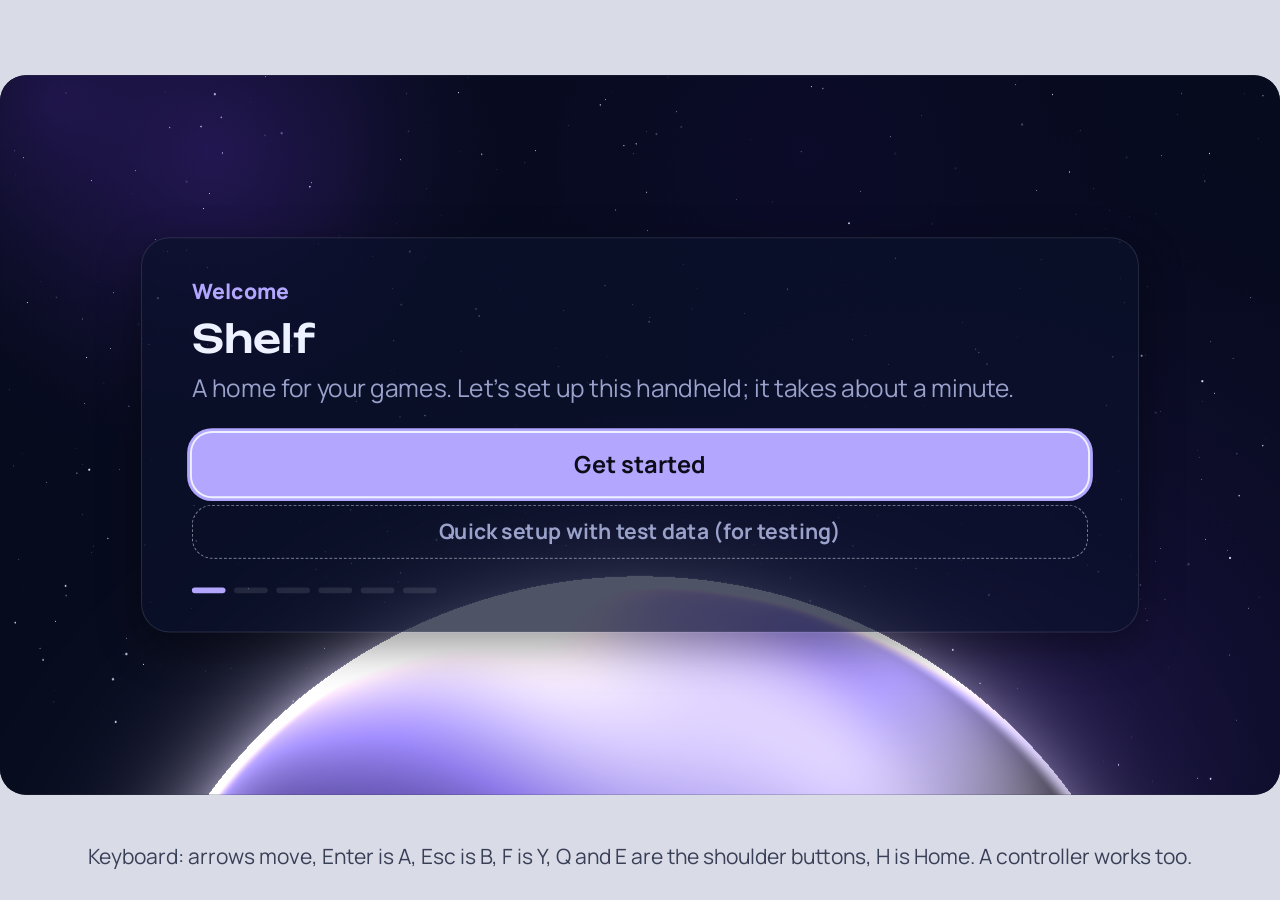
==== prototypes/shelf-android.html @ 51aa7f1a "Art and details from libretro; Home's order at launch; a sure return Settings > Art and info finds a" ====
<!DOCTYPE html>
<html lang="en">
<head>
<meta charset="utf-8">
<meta name="viewport" content="width=device-width, initial-scale=1, maximum-scale=1, user-scalable=no, viewport-fit=cover">
<title>Shelf for Android, prototype</title>
<link rel="preconnect" href="https://fonts.googleapis.com">
<link rel="preconnect" href="https://fonts.gstatic.com" crossorigin>
<link href="https://fonts.googleapis.com/css2?family=Manrope:wght@400;500;600;700;800&family=Unbounded:wght@400;500;600&display=swap" rel="stylesheet">
<style>
:root {
  box-sizing: border-box;
  padding-top: env(safe-area-inset-top, 0px);
  padding-bottom: env(safe-area-inset-bottom, 0px);
  color-scheme: light;
  --page: #d9dce6; --page-text: #3a3f58;
  --glowc: rgba(200,210,255,.45);
  --display: "Unbounded", "Segoe UI", system-ui, sans-serif;
  --body: "Manrope", "Segoe UI", system-ui, sans-serif;
}
@media (prefers-color-scheme: dark) { :root:not([data-theme="light"]) { color-scheme: dark; --page: #000; --page-text: #8a90b0; } }
:root[data-theme="dark"] { color-scheme: dark; --page: #000; --page-text: #8a90b0; }
html { scroll-padding-top: env(safe-area-inset-top, 0px); height: 100%; }
html, body { margin: 0; height: 100%; overflow: hidden; }
body { background: var(--page); color: var(--page-text); font-family: var(--body); }
*, *::before, *::after { box-sizing: border-box; }

/* the handheld's screen: 1334 x 750, scaled to fit the window */
#stage { position: absolute; left: 0; top: 0; width: 1334px; height: 750px; transform-origin: 0 0; overflow: hidden; font-family: var(--body);
  background: var(--bg); color: var(--fg); border-radius: 27px; }
/* themes: every color the interface uses */
#stage, #stage[data-t="space"] { --bg: #070b1e; --fg: #eef1ff; --fg2: #9aa2cc; --fg3: rgba(238,241,255,.55); --panel: rgba(12,17,44,.72); --panel2: rgba(238,241,255,.07);
  --line: rgba(238,241,255,.12); --chip: rgba(238,241,255,.1); --sel: #eef1ff; --selfg: #0b1030; --shadow: rgba(0,0,0,.4); --scrim: rgba(5,8,22,.62); --theme-accent: #b3a6ff; }
#stage { --acc-t: var(--accent); }
#stage[data-t="light"], #stage[data-t="dawn"], #stage[data-t="bloom"] { --acc-t: color-mix(in srgb, var(--accent) 50%, var(--fg)); }
#stage[data-t="dark"] { --bg: #000; --fg: #f2f2f4; --fg2: #a0a0a8; --fg3: rgba(242,242,244,.5); --panel: rgba(22,22,26,.92); --panel2: rgba(255,255,255,.06);
  --line: rgba(255,255,255,.1); --chip: rgba(255,255,255,.09); --sel: #f2f2f4; --selfg: #000; --shadow: rgba(0,0,0,.6); --scrim: rgba(0,0,0,.7); --theme-accent: #f2f2f4; }
#stage[data-t="light"] { --bg: #f4f5f8; --fg: #14161c; --fg2: #5f6573; --fg3: rgba(20,22,28,.5); --panel: rgba(255,255,255,.86); --panel2: rgba(20,22,28,.05);
  --line: rgba(20,22,28,.1); --chip: rgba(20,22,28,.07); --sel: #14161c; --selfg: #fff; --shadow: rgba(40,50,80,.16); --scrim: rgba(240,242,248,.7); --theme-accent: #3f5bd8; }
#stage[data-t="aurora"] { --bg: #050912; --fg: #eaf6f4; --fg2: #8fb2b0; --fg3: rgba(234,246,244,.55); --panel: rgba(8,18,26,.7); --panel2: rgba(234,246,244,.07);
  --line: rgba(160,255,230,.13); --chip: rgba(234,246,244,.09); --sel: #b8fff0; --selfg: #04201c; --shadow: rgba(0,0,0,.45); --scrim: rgba(3,8,12,.65); --theme-accent: #6ff2d0; }
#stage[data-t="dawn"] { --bg: #fbefe6; --fg: #3a2228; --fg2: #8a6a6a; --fg3: rgba(58,34,40,.5); --panel: rgba(255,250,246,.78); --panel2: rgba(58,34,40,.05);
  --line: rgba(120,60,60,.12); --chip: rgba(58,34,40,.07); --sel: #3a2228; --selfg: #fff6f0; --shadow: rgba(140,70,60,.16); --scrim: rgba(251,239,230,.7); --theme-accent: #e0606a; }
#stage[data-t="slate"] { --bg: #1d2128; --fg: #e8eaee; --fg2: #9298a4; --fg3: rgba(232,234,238,.5); --panel: rgba(38,43,52,.88); --panel2: rgba(232,234,238,.05);
  --line: rgba(232,234,238,.09); --chip: rgba(232,234,238,.08); --sel: #e8eaee; --selfg: #1d2128; --shadow: rgba(0,0,0,.35); --scrim: rgba(20,23,28,.7); --theme-accent: #f0a35a; }
#stage[data-t="bloom"] { --bg: #f3effc; --fg: #261d3d; --fg2: #6f6488; --fg3: rgba(38,29,61,.5); --panel: rgba(255,255,255,.7); --panel2: rgba(38,29,61,.05);
  --line: rgba(38,29,61,.1); --chip: rgba(38,29,61,.07); --sel: #261d3d; --selfg: #fff; --shadow: rgba(90,60,140,.18); --scrim: rgba(243,239,252,.7); --theme-accent: #a052e0; }
#gl { position: absolute; top: 0; right: 0; bottom: 0; left: 0; width: 1334px; height: 750px; display: block; }
#ui { position: absolute; top: 0; right: 0; bottom: 0; left: 0; }
.screen { position: absolute; top: 0; right: 0; bottom: 0; left: 0; opacity: 0; visibility: hidden; transition: opacity .35s ease, visibility 0s linear .35s; }
.screen.on { opacity: 1; visibility: visible; transition: opacity .35s ease, visibility 0s; }
.screen.under, #topbar.under { opacity: 0; visibility: visible; transition: opacity .4s ease, visibility 0s; pointer-events: none; }   /* the panels sit above the 3D view, so behind an open box they hide */
.screen.rise.on, #topbar.rise.on { transition: opacity .6s ease, visibility 0s; }
.panel { background: var(--panel); border: 1px solid var(--line); border-radius: 30px; box-shadow: 0 16px 44px var(--shadow); }
.btn { display: inline-grid; place-items: center; min-width: 35px; height: 35px; padding: 0 9px; border-radius: 16.5px; border: 1.5px solid var(--fg3); font-weight: 800; font-size: 19px; color: var(--fg); vertical-align: middle; }
.bar { display: inline-block; height: 9.5px; border-radius: 4.5px; background: var(--chip); overflow: hidden; vertical-align: middle; }
.bar b { display: block; height: 100%; background: var(--accent); border-radius: 4.5px; }

/* top bar: your profile on the left, round buttons for everything that isn't Home in the middle, status on the right */
#topbar { position: absolute; left: 0; right: 0; top: 0; height: 124px; opacity: 0; visibility: hidden; transition: opacity .35s, visibility 0s linear .35s; z-index: 3; }
#topbar.on { opacity: 1; visibility: visible; transition: opacity .35s, visibility 0s; }
.prof { position: absolute; left: 32px; top: 20px; display: flex; align-items: center; gap: 15px; height: 72px; padding: 0 26px 0 10px; border-radius: 36px; font-size: 25.5px; font-weight: 700; color: var(--fg); transition: background .2s, box-shadow .2s; }
.prof .avatar { width: 52px; height: 52px; }
.prof.focus { background: var(--chip); box-shadow: 0 0 0 2px var(--sel), 0 0 18px var(--glowc); }
.dock { position: absolute; left: 50%; top: 16px; transform: translateX(-50%); display: flex; gap: 30px; }
.db { position: relative; width: 76px; height: 76px; border-radius: 50%; background: var(--chip); display: grid; place-items: center; color: var(--fg);
  transition: background .2s, color .2s, transform .25s cubic-bezier(.3,.7,.2,1), box-shadow .2s; }
.db svg { width: 34px; height: 34px; fill: none; stroke: currentColor; stroke-width: 1.8; stroke-linecap: round; stroke-linejoin: round; }
.db em { position: absolute; top: 84px; left: 50%; transform: translateX(-50%); font-style: normal; font-size: 22px; font-weight: 700; white-space: nowrap; color: var(--fg); opacity: 0; transition: opacity .2s; }
.db.sel { box-shadow: inset 0 0 0 1.5px var(--fg3); }
.db.sel em { opacity: .75; }
.db.focus { background: var(--sel); color: var(--selfg); transform: scale(1.1); box-shadow: 0 0 22px var(--glowc); }
.db.focus em { opacity: 1; }
.status { position: absolute; right: 36px; top: 20px; display: flex; align-items: center; gap: 15px; height: 72px; font-size: 24.5px; font-weight: 700; color: var(--fg2); }
.status svg { width: 29px; height: 29px; fill: none; stroke: currentColor; stroke-width: 2.2; stroke-linecap: round; stroke-linejoin: round; }
.avatar { width: 40px; height: 40px; border-radius: 50%; flex: none; }
.screen.sheetdom { opacity: 1; visibility: visible; pointer-events: none; }   /* a sheet still sliding away after it's been closed */

/* home */
.home-info { position: absolute; left: 64px; top: 520px; width: 1100px; }
.home-info h2 { margin: 0; font-family: var(--display); font-weight: 500; font-size: 48px; line-height: 1.1; letter-spacing: -.01em; }
.meta { display: flex; flex-wrap: wrap; align-items: center; gap: 12px 24px; margin-top: 18px; font-size: 24.5px; color: var(--fg2); }
.chip { display: inline-flex; align-items: center; gap: 10.5px; padding: 6px 18px; border-radius: 21px; background: var(--chip); color: var(--fg); font-weight: 700; font-size: 23px; }
.chip i { width: 13px; height: 13px; border-radius: 50%; background: var(--accent); }
.cards { position: absolute; left: 600px; top: 460px; display: flex; gap: 21px; }
.card { position: relative; width: 210px; height: 160px; padding: 21px 24px; transition: transform .2s, box-shadow .2s; }
.card.focus { transform: translateY(-5px); box-shadow: 0 0 0 2px var(--sel), 0 16px 44px var(--shadow); }
.card h4 { margin: 0; font-size: 24.5px; font-weight: 800; }
.card p { margin: 6px 0 0; font-size: 22px; color: var(--fg2); }
.card canvas { position: absolute; left: 25.5px; right: 25.5px; bottom: 22.5px; width: 178px; height: 118.5px; border-radius: 15px; image-rendering: pixelated; object-fit: cover; }
.card .big { margin-top: 27px; font-family: var(--display); font-size: 37.5px; }
.card .big small { font-family: var(--body); font-size: 23px; color: var(--fg2); margin-left: 9px; }
.card .bar { width: 100%; margin-top: 15px; }
.minib { display: flex; gap: 7.5px; margin-top: 15px; }
.minib img { width: 41.5px; height: 41.5px; border-radius: 10.5px; }
.slotdots { display: flex; gap: 9px; margin-top: 33px; }
.slotdots i { width: 61px; height: 45px; border-radius: 9px; border: 1.5px dashed var(--fg3); }
.slotdots i.on { border: none; background: linear-gradient(140deg, var(--accent), var(--fg3)); }
.note-small { font-size: 22px; color: var(--fg2); line-height: 1.45; margin-top: 12px; }

/* library */
.rail { position: absolute; left: 32px; top: 196px; width: 300px; height: 530px; padding: 12px; overflow: hidden; }
.railin { display: block; position: relative; transition: transform .3s cubic-bezier(.2,.8,.2,1); }
.rail div { position: relative; padding: 10.5px 18px; margin-bottom: 3px; border-radius: 16.5px; font-size: 23.5px; font-weight: 700; color: var(--fg3); display: flex; justify-content: space-between; white-space: nowrap; transition: background .2s, color .2s; }
.rail div span { font-weight: 600; color: var(--fg3); }
.rail div.cur { color: var(--fg); background: var(--chip); }
.rail div.focus { background: var(--sel); color: var(--selfg); }
.rail div.focus span { color: var(--selfg); opacity: .7; }
.rail h5 { margin: 15px 18px 6px; font-size: 20px; font-weight: 700; color: var(--fg2); }
.filters { position: absolute; left: 352px; top: 138px; display: flex; gap: 12px; }
.filter { padding: 7.5px 19.5px; border-radius: 22.5px; border: 1.5px solid var(--line); font-size: 22px; color: var(--fg3); font-weight: 700; background: var(--panel); transition: background .2s, color .2s; }
.filter em { font-style: normal; color: var(--fg); margin-left: 6px; }
.filter.focus { background: var(--sel); border-color: var(--sel); color: var(--selfg); }
.filter.focus em { color: var(--selfg); }
.lib-head { position: absolute; right: 40px; top: 144px; font-size: 22px; color: var(--fg2); }
.gridframe { position: absolute; left: 352px; top: 196px; width: 950px; height: 530px; border-radius: 30px; border: 1px solid var(--line); overflow: hidden; pointer-events: none; }
.gridframe::before, .gridframe::after { content: ""; position: absolute; left: 0; right: 0; height: 57.5px; }
.gridframe::before { top: 0; background: linear-gradient(var(--fadec), transparent); }
.gridframe::after { bottom: 0; background: linear-gradient(transparent, var(--fadec)); }
.focus-title { position: absolute; width: 300px; margin-left: -150px; text-align: center; opacity: 0; transition: opacity .2s; pointer-events: none; }
.focus-title.on { opacity: 1; }
.focus-title b { display: block; font-size: 24.5px; font-weight: 800; }
.focus-title span { display: block; margin-top: 3px; font-size: 21px; color: var(--fg2); }
.lib-empty { position: absolute; left: 352px; top: 420px; width: 950px; padding: 0 120px; text-align: center; font-size: 28px; line-height: 1.5; color: var(--fg2); display: none; }
.railhint { margin: 12px 18px 3px; font-size: 20px; color: var(--fg2); }
.railhint .btn { margin-right: 6px; }

/* museum */
#muRail div { font-size: 20px; }
#muRail div span { margin-left: 15px; }
.filter.cur { color: var(--fg); border-color: var(--fg3); }
.mu-drag { position: absolute; left: 352px; top: 196px; width: 532px; height: 530px; cursor: grab; touch-action: none; }
.mu-hint { position: absolute; left: 618px; bottom: 32px; transform: translateX(-50%); white-space: nowrap; padding: 10.5px 21px; border-radius: 24px; background: var(--panel); border: 1px solid var(--line); font-size: 22px; color: var(--fg2); pointer-events: none; }
.mu-hint .btn { margin: 0 3px; }
.mu-info { position: absolute; right: 32px; top: 138px; width: 400px; height: 588px; padding: 30px 34px; overflow: hidden; }
.mu-info h2 { margin: 6px 0 0; font-family: var(--display); font-weight: 500; font-size: 35px; line-height: 1.15; }
.mu-facts { display: grid; grid-template-columns: 1fr 1fr; gap: 15px 27px; margin-top: 21px; font-size: 21px; color: var(--fg2); }
.mu-facts b { display: block; margin-top: 3px; color: var(--fg); font-size: 23px; font-weight: 700; }
.mu-info h3 { margin: 27px 0 12px; font-size: 22px; font-weight: 800; color: var(--fg2); }
.mu-info ul { margin: 0; padding: 0; list-style: none; }
.mu-info li { position: relative; padding-left: 24px; margin-bottom: 10px; font-size: 21px; line-height: 1.45; }
.mu-info li::before { content: ""; position: absolute; left: 0; top: 11px; width: 9.5px; height: 9.5px; border-radius: 50%; background: var(--accent); }
.mu-note { margin: 18px 0 0; font-size: 20px; line-height: 1.45; color: var(--fg3); }

/* game page */
.gp { position: absolute; left: 640px; top: 190px; width: 666px; height: 536px; overflow: hidden; }
.gpin { padding: 33px 39px 45px; transition: transform .35s cubic-bezier(.2,.8,.2,1); }
.gp-sys { font-size: 22px; font-weight: 800; color: var(--acc-t); }
.gp h2 { margin: 6px 0 0; font-family: var(--display); font-weight: 500; font-size: 37.5px; line-height: 1.12; }
.facts { display: flex; gap: 33px; margin-top: 15px; font-size: 21px; color: var(--fg2); }
.facts b { display: block; color: var(--fg); font-size: 23px; font-weight: 700; margin-top: 3px; }
.actions { display: flex; flex-wrap: wrap; gap: 10.5px; margin-top: 24px; }
.act { display: flex; align-items: center; gap: 9px; padding: 12px 21px; border-radius: 27px; font-size: 23px; font-weight: 800; background: var(--chip); color: var(--fg); white-space: nowrap; transition: background .2s, color .2s, transform .2s; }
.act.primary { background: var(--accent); color: #0b0d18; }
.act.focus { background: var(--sel); color: var(--selfg); transform: scale(1.05); }
.act .btn { min-width: 29px; height: 29px; font-size: 16.5px; border-color: currentColor; color: inherit; }
.gp h3 { margin: 27px 0 12px; font-size: 22px; font-weight: 800; color: var(--fg2); display: flex; justify-content: space-between; }
.gp h3 small { font-weight: 600; }
.slots, .mstrip { display: flex; gap: 13.5px; }
.mrow { margin: 0 -12px; padding: 9px 12px; overflow: hidden; }
.mstrip { transition: transform .3s cubic-bezier(.2,.8,.2,1); }
.slot { position: relative; width: 142px; transition: transform .2s; }
.slot canvas, .slot .none { display: block; width: 142px; height: 100px; border-radius: 15px; }
.slot canvas { image-rendering: pixelated; }
.slot .none { border: 1.5px dashed var(--fg3); display: grid; place-items: center; font-size: 21px; color: var(--fg2); }
.slot p { margin: 7.5px 0 0; font-size: 20px; color: var(--fg2); }
.slot .tag { position: absolute; left: 9.5px; top: 9.5px; padding: 1.5px 10.5px; border-radius: 10.5px; background: rgba(7,11,30,.8); color: #fff; font-size: 17.5px; font-weight: 800; }
.slot.focus, .mthumb.focus, .mvthumb.focus { transform: translateY(-3px); }
.slot.focus canvas, .slot.focus .none, .mthumb.focus { box-shadow: 0 0 0 2px var(--sel); }
.mthumb, .mvthumb { position: relative; flex: none; width: 142px; height: 100px; border-radius: 15px; overflow: hidden; transition: transform .2s, box-shadow .2s; }
.mthumb img, .mvthumb img { display: block; width: 100%; height: 100%; object-fit: cover; }
.playmark { position: absolute; left: 50%; top: 50%; width: 48px; height: 48px; margin: -22.5px 0 0 -22.5px; border-radius: 50%; background: rgba(7,11,30,.7); }
.playmark::after { content: ""; position: absolute; left: 19px; top: 14.5px; border-left: 10px solid #fff; border-top: 6px solid transparent; border-bottom: 6px solid transparent; }
.dur { position: absolute; right: 8px; bottom: 8px; padding: 0 7.5px; border-radius: 7.5px; background: rgba(7,11,30,.8); color: #fff; font-size: 17.5px; font-weight: 800; }
.managed { padding: 18px 21px; border-radius: 21px; background: var(--panel2); font-size: 22px; color: var(--fg2); line-height: 1.45; }
.managed b { color: var(--fg); }
.managed { display: flex; align-items: center; justify-content: space-between; gap: 21px; transition: box-shadow .2s; }
.managed.focus { box-shadow: 0 0 0 2px var(--sel); }
.managed .act { flex: none; }
/* the game panel rises from the bottom once the box is in place, its sections following one after another */
#s-game .gp { transform: translateY(80px); opacity: 0; transition: transform .6s cubic-bezier(.2,.8,.2,1), opacity .45s ease; }
#s-game.on .gp { transform: none; opacity: 1; transition-delay: .5s; }
#s-game.on.closing .gp { transform: translateY(80px); opacity: 0; transition-delay: 0s; transition-duration: .4s, .25s; }
@keyframes gpRise { from { opacity: 0; transform: translateY(24px); } }
.gpin.enter > * { animation: gpRise .5s cubic-bezier(.2,.8,.2,1) both; }
.gpin.enter > :nth-child(1) { animation-delay: 0.565s; }
.gpin.enter > :nth-child(2) { animation-delay: 0.610s; }
.gpin.enter > :nth-child(3) { animation-delay: 0.655s; }
.gpin.enter > :nth-child(4) { animation-delay: 0.700s; }
.gpin.enter > :nth-child(5) { animation-delay: 0.745s; }
.gpin.enter > :nth-child(6) { animation-delay: 0.790s; }
.gpin.enter > :nth-child(7) { animation-delay: 0.835s; }
.gpin.enter > :nth-child(8) { animation-delay: 0.880s; }
.gpin.enter > :nth-child(9) { animation-delay: 0.925s; }
.gpin.enter > :nth-child(10) { animation-delay: 0.970s; }
.gpin.enter > :nth-child(11) { animation-delay: 1.015s; }
.gpin.enter > :nth-child(12) { animation-delay: 1.060s; }
.gpin.enter > :nth-child(13) { animation-delay: 1.105s; }
.gpin.enter > :nth-child(14) { animation-delay: 1.150s; }
.achcard { display: flex; align-items: center; gap: 18px; padding: 15px 18px; border-radius: 21px; background: var(--panel2); font-size: 22px; color: var(--fg2); white-space: nowrap; transition: box-shadow .2s; }
.achcard.focus { box-shadow: 0 0 0 2px var(--sel); }
.achcard .bar { width: 150px; }
.achcard .minib { margin: 0 0 0 auto; }
.achcard .go { color: var(--fg); font-weight: 800; }
.desc { margin: 21px 0 0; font-size: 23.5px; line-height: 1.55; color: var(--fg); opacity: .85; }
.credit { margin: 12px 0 0; font-size: 19px; color: var(--fg2); }
.objlabel { position: absolute; transform: translateX(-50%); padding: 6px 16.5px; border-radius: 18px; background: var(--sel); color: var(--selfg); font-size: 21px; font-weight: 800; white-space: nowrap; opacity: 0; transition: opacity .2s; pointer-events: none; }
.objlabel.on { opacity: 1; }
.turnhint { position: absolute; left: 64px; bottom: 41.5px; padding: 12px 21px; border-radius: 21px; background: var(--panel); border: 1px solid var(--line); font-size: 22px; font-weight: 600; color: var(--fg); opacity: 0; transition: opacity .3s; }
.turnhint.on { opacity: 1; }
.turnhint .btn { margin-right: 4.5px; }

/* apps */
.appgrid { position: relative; left: 0; right: auto; top: 12px; display: grid; grid-template-columns: repeat(5, 1fr); gap: 30px 16px; width: 100%; transition: transform .3s cubic-bezier(.2,.8,.2,1); }
.app { display: flex; flex-direction: column; align-items: center; gap: 12px; padding: 18px 6px; border-radius: 27px; transition: background .2s, transform .2s; }
.app img { width: 112px; height: 112px; border-radius: 28px; box-shadow: 0 8px 22px var(--shadow); }
.app span { font-size: 22px; font-weight: 700; max-width: 220px; text-align: center; color: var(--fg); }
.app small { font-size: 18.5px; font-weight: 700; color: var(--acc-t); margin-top: -6px; }
.app.focus { background: var(--chip); transform: translateY(-3px); box-shadow: 0 0 0 2px var(--sel); }
/* the app grid scrolls inside this window, below the heading */
.appview { position: absolute; left: 64px; right: 64px; top: 184px; bottom: 0; overflow: hidden; }
#muChips .filter { font-size: 20px; padding: 6px 16px; }
.apphead { position: absolute; left: 64px; right: 64px; top: 144px; display: flex; justify-content: space-between; font-size: 22px; color: var(--fg2); }

/* settings */
#s-settings { transform: translateY(60px); transition: opacity .35s ease, transform .5s cubic-bezier(.2,.8,.2,1), visibility 0s linear .35s; }   /* Settings rises from the bottom too */
#s-settings.on { transform: none; transition: opacity .35s ease, transform .5s cubic-bezier(.2,.8,.2,1), visibility 0s; }
#s-settings h1 { position: absolute; left: 44px; top: 26px; margin: 0; font-family: var(--display); font-weight: 500; font-size: 40px; }
.set-nav { position: absolute; left: 32px; top: 96px; width: 330px; bottom: 28px; padding: 12px; }
.set-nav div { padding: 10px 20px; margin-bottom: 2px; border-radius: 18px; font-size: 23px; font-weight: 700; color: var(--fg3); transition: background .2s, color .2s; }
.set-nav div.cur { color: var(--fg); background: var(--chip); }
.set-nav div.focus { background: var(--sel); color: var(--selfg); }
.set-body { position: absolute; left: 380px; top: 96px; right: 32px; bottom: 28px; padding: 28px 36px 18px; overflow: hidden; display: flex; flex-direction: column; }
.set-body h2 { margin: 0 0 4.5px; font-family: var(--display); font-weight: 500; font-size: 29px; }
.set-body .intro { margin: 0 0 18px; font-size: 23px; color: var(--fg2); }
.sview { position: relative; flex: 1; min-height: 0; overflow: hidden; margin: 0 -27px; padding: 4.5px 27px; }
.srows { position: relative; }
.srow { display: flex; align-items: center; justify-content: space-between; gap: 36px; padding: 15px 24px; margin: 0 -24px 4.5px; border-radius: 21px; transition: background .2s; }
.srow b { display: block; font-size: 24.5px; }
.srow p { margin: 4.5px 0 0; font-size: 21px; color: var(--fg2); max-width: 720px; line-height: 1.4; }
.srow em { flex: none; font-style: normal; font-size: 23px; font-weight: 700; color: var(--fg2); padding: 7.5px 18px; border-radius: 19.5px; background: var(--chip); }
.srow em.act { background: none; color: var(--acc-t); }
.srow em.nav::after { content: " ›"; }
.srow .swatch { display: flex; gap: 6px; }
.srow .swatch i { width: 25.5px; height: 25.5px; border-radius: 50%; border: 1px solid var(--line); }
.srow .bar { width: 160px; margin-top: 12px; }
.srow.focus { background: var(--panel2); box-shadow: inset 0 0 0 2px var(--sel); }
.themes { display: grid; grid-template-columns: repeat(4, 1fr); gap: 18px; margin: 6px 0 21px; }
.th { position: relative; height: 120px; border-radius: 21px; padding: 15px 18px; display: flex; align-items: flex-end; font-size: 23px; font-weight: 800; transition: transform .2s, box-shadow .2s; border: 1px solid var(--line); }
.th.cur::after { content: "✓"; position: absolute; right: 16px; top: 13px; font-size: 24.5px; }
.th.focus { transform: translateY(-3px); box-shadow: 0 0 0 2px var(--sel); }

/* manual, media viewer, achievements, playing */
.mv-head, .mn-head { position: absolute; left: 64px; right: 64px; top: 32px; display: flex; justify-content: space-between; align-items: baseline; font-size: 23px; color: var(--fg2); }
.mv-head span:first-child, .mn-head span:first-child { font-family: var(--display); font-size: 26px; color: var(--fg); }
.mv-stage { position: absolute; left: 0; right: 0; top: 86px; height: 460px; display: grid; place-items: center; }
#mvCanvas { border-radius: 12px; box-shadow: 0 20px 60px var(--shadow); }
.mv-play { position: absolute; left: 50%; top: 50%; width: 112px; height: 112px; margin: -56px 0 0 -56px; border-radius: 50%; background: rgba(7,11,30,.72); display: grid; place-items: center; }
.mv-play i { width: 0; height: 0; margin-left: 9px; border-left: 26px solid #fff; border-top: 17px solid transparent; border-bottom: 17px solid transparent; }
.mv-bar { position: absolute; left: 50%; top: 556px; width: 760px; margin-left: -380px; display: flex; align-items: center; gap: 18px; font-size: 21px; color: var(--fg2); }
.mv-bar .track { flex: 1; height: 6.5px; border-radius: 3px; background: var(--chip); overflow: hidden; }
.mv-bar .track i { display: block; height: 100%; width: 0; background: var(--accent); }
.mv-cap { position: absolute; left: 0; right: 0; top: 584px; text-align: center; font-size: 23.5px; font-weight: 700; }
.mv-strip-wrap { position: absolute; left: 0; right: 0; top: 622px; height: 124px; overflow: hidden; }
.mv-strip { display: flex; gap: 18px; padding: 9px 0; transition: transform .3s cubic-bezier(.2,.8,.2,1); }
.mvthumb { opacity: .55; } .mvthumb.focus { opacity: 1; box-shadow: 0 0 0 2px var(--sel); }
.mn-book { position: absolute; left: 50%; top: 84px; transform: translateX(-50%); display: flex; height: 560px; box-shadow: 0 20px 60px var(--shadow); }
.mn-book canvas { height: 560px; width: auto; display: block; }
.mn-book canvas + canvas { box-shadow: inset 14px 0 18px -14px rgba(0,0,0,.35); }
.mn-book.turn { animation: turn .3s ease; }
@keyframes turn { from { opacity: .3; transform: translateX(-50%) scale(.985); } to { opacity: 1; transform: translateX(-50%); } }
.ribbon { position: absolute; right: 41.5px; top: -9.5px; width: 38.5px; height: 105.5px; background: var(--accent); clip-path: polygon(0 0, 100% 0, 100% 100%, 50% 80%, 0 100%); }
.mn-foot { position: absolute; left: 64px; right: 64px; top: 660px; }
.mn-track { display: flex; gap: 6px; height: 16px; align-items: flex-end; }
.mn-track i { position: relative; flex: 1; height: 6.5px; border-radius: 3px; background: var(--chip); }
.mn-track i.cur { background: var(--fg); }
.mn-track i.mark::after { content: ""; position: absolute; left: 50%; top: -16px; width: 11px; height: 16px; margin-left: -5px; background: var(--accent); clip-path: polygon(0 0, 100% 0, 100% 100%, 50% 70%, 0 100%); }
.mn-keys { display: flex; gap: 33px; margin-top: 18px; font-size: 22px; color: var(--fg2); }
.mn-keys span:first-child { margin-right: auto; color: var(--fg); font-weight: 700; }
.ach-side { position: absolute; left: 32px; top: 32px; width: 420px; bottom: 32px; padding: 32px 32px; }
.ach-side h2 { margin: 6px 0 0; font-family: var(--display); font-weight: 500; font-size: 32px; line-height: 1.15; }
.ring { position: relative; width: 140px; height: 140px; margin: 33px 0 27px; border-radius: 50%; display: grid; place-items: center; }
.ring::before { content: ""; position: absolute; top: 19px; right: 19px; bottom: 19px; left: 19px; border-radius: 50%; background: var(--bg); }
.ring span { position: relative; text-align: center; font-family: var(--display); font-size: 43.5px; }
.ring span small { display: block; font-family: var(--body); font-size: 21px; color: var(--fg2); }
.stats { display: grid; grid-template-columns: 1fr 1fr; gap: 18px 18px; font-size: 21px; color: var(--fg2); }
.stats b { display: block; margin-top: 3px; color: var(--fg); font-size: 26px; }
.award { margin-top: 27px; padding: 15px 18px; border-radius: 18px; background: var(--panel2); font-size: 22px; color: var(--fg2); line-height: 1.45; }
.award b { color: var(--fg); }
.ach-main { position: absolute; left: 472px; top: 32px; right: 32px; bottom: 24px; }
.chips { display: flex; gap: 12px; margin-bottom: 18px; }
.chips div { padding: 7.5px 21px; border-radius: 22.5px; font-size: 22px; font-weight: 700; color: var(--fg3); background: var(--panel); border: 1.5px solid var(--line); }
.chips div.sel { background: var(--sel); color: var(--selfg); border-color: var(--sel); }
.ach-view { position: absolute; left: 0; right: 0; top: 70.5px; bottom: 0; overflow: hidden; -webkit-mask-image: linear-gradient(transparent 0, #000 16px, #000 calc(100% - 30px), transparent); mask-image: linear-gradient(transparent 0, #000 16px, #000 calc(100% - 30px), transparent); }
.ach-list { position: absolute; left: 0; right: 0; top: 0; padding: 15px 6px; transition: transform .3s cubic-bezier(.2,.8,.2,1); }
.arow { display: flex; align-items: center; gap: 24px; padding: 15px 24px; margin-bottom: 10.5px; border-radius: 24px; background: var(--panel); border: 1px solid var(--line); }
.arow img { width: 77px; height: 77px; border-radius: 18px; flex: none; }
.arow .t { flex: 1; min-width: 0; } .arow .t b { display: block; font-size: 25.5px; }
.arow .t p { margin: 4.5px 0 0; font-size: 21px; color: var(--fg2); white-space: nowrap; overflow: hidden; text-overflow: ellipsis; }
.arow .tags { display: flex; gap: 7.5px; margin-top: 7.5px; }
.arow .tags i { font-style: normal; font-size: 17.5px; font-weight: 800; padding: 3px 10.5px; border-radius: 10.5px; background: var(--chip); color: var(--fg2); }
.arow .r { text-align: right; flex: none; width: 150px; font-size: 20px; color: var(--fg2); } .arow .r b { display: block; font-size: 24.5px; color: var(--fg); }
.arow.locked .t b { opacity: .6; } .arow.focus { box-shadow: 0 0 0 2px var(--sel); }
#s-play { background: #000; }
#gamecv { position: absolute; image-rendering: pixelated; }
.emu-tag { position: absolute; left: 35px; top: 29px; padding: 7.5px 18px; border-radius: 18px; background: rgba(255,255,255,.1); color: #fff; font-size: 21px; font-weight: 700; opacity: 0; transition: opacity .6s; }
.emu-tag.show { opacity: 1; }

/* setup, dialogs, keyboard, toast */
.setup { position: absolute; left: 50%; top: 50%; width: 1040px; transform: translate(-50%, -50%); padding: 40px 52px; text-align: left; }
.setup .step { font-size: 22px; font-weight: 800; color: var(--acc-t); }
.setup h1 { margin: 12px 0 9px; font-family: var(--display); font-weight: 500; font-size: 40.5px; line-height: 1.15; }
.setup p.lead { margin: 0 0 27px; font-size: 25.5px; color: var(--fg2); line-height: 1.5; }
.setup .opts { display: flex; flex-direction: column; gap: 9px; }
.setup .opt { display: flex; align-items: center; justify-content: space-between; gap: 24px; padding: 16.5px 24px; border-radius: 21px; background: var(--panel2); font-size: 24.5px; font-weight: 700; transition: box-shadow .2s, background .2s; }
/* long lists of options go in two columns, with Continue and Back across both */
.setup .opts.two { display: grid; grid-template-columns: 1fr 1fr; gap: 9px 14px; }
.setup .opts.two .opt.primary, .setup .opts.two .opt.back, .setup .opts.two .opt.debug { grid-column: 1 / -1; }
.setup .optlabel { display: flex; gap: 15px; align-items: center; }
.setup .opt small { font-weight: 600; color: var(--fg2); font-size: 22px; }
.setup .opt.focus { box-shadow: 0 0 0 2px var(--sel); }
.setup .opt.primary { background: var(--accent); color: #0b0d18; justify-content: center; }
.setup .opt.debug { background: none; border: 1.5px dashed var(--fg3); color: var(--fg2); font-size: 22px; padding: 12px 24px; justify-content: center; }
.setup .opt.back { background: none; color: var(--fg2); justify-content: center; padding: 12px 24px; }
.setup .opt.primary.focus { box-shadow: 0 0 0 2px var(--sel), 0 0 0 5px var(--accent); }
.found { display: grid; grid-template-columns: 1fr 1fr 1fr; gap: 6px 24px; margin: 0 0 18px; font-size: 21px; color: var(--fg2); }
.found b { color: var(--fg); }
.found .ok::before { content: "● "; color: var(--accent); }
.dots { display: flex; gap: 9px; margin-top: 30px; } .dots i { width: 35px; height: 6.5px; border-radius: 3px; background: var(--chip); } .dots i.on { background: var(--accent); }
.dialog, .kb { position: absolute; left: 50%; top: 50%; z-index: 8; border-radius: 33px; background: var(--panel); border: 1px solid var(--line); backdrop-filter: blur(0px);
  box-shadow: 0 0 0 3000px var(--scrim), 0 24px 70px var(--shadow); opacity: 0; visibility: hidden; transform: translate(-50%, -46%); transition: opacity .2s, transform .2s, visibility 0s linear .2s; }
.dialog { width: 720px; padding: 30px 26px 22px; }
/* dialogs and the keyboard are solid, and dim everything behind them */
.dialog, .kb { background: linear-gradient(var(--panel2), var(--panel2)), var(--bg); }
.dialog.open, .kb.open { box-shadow: 0 0 0 200vmax var(--scrim), 0 24px 60px var(--shadow); }
/* the game's name while its console loads it */
#nowLoading { position: absolute; left: 0; right: 0; bottom: 41.5px; text-align: center; z-index: 6; opacity: 0; transform: translateY(8px); transition: opacity .5s ease, transform .5s cubic-bezier(.2,.8,.2,1); pointer-events: none; }
#nowLoading.on { opacity: 1; transform: none; }
#nowLoading small { display: block; font-size: 22px; font-weight: 800; letter-spacing: .08em; text-transform: uppercase; color: var(--acc-t); }
#nowLoading b { display: block; margin-top: 9px; font-family: var(--display); font-weight: 500; font-size: 43.5px; color: var(--fg); }
.dlist { position: relative; max-height: 520px; overflow-y: auto; scrollbar-width: none; }
.dlist::-webkit-scrollbar { display: none; }
.dialog.open, .kb.open { opacity: 1; visibility: visible; transform: translate(-50%, -50%); transition: opacity .2s, transform .2s, visibility 0s; }
.dialog h3, .kb h3 { margin: 0 0 18px 15px; font-family: var(--display); font-weight: 500; font-size: 26px; }
.dialog p.dl { margin: -6px 15px 18px; font-size: 23px; color: var(--fg2); line-height: 1.45; }
.ditem { display: flex; align-items: center; gap: 18px; padding: 15px 21px; border-radius: 19.5px; font-size: 25.5px; font-weight: 700; color: var(--fg3); }
.ditem .dthumb { flex: none; width: 76px; height: 76px; object-fit: contain; border-radius: 8px; background: var(--chip); }
.ditem.art { color: var(--fg); }
.ditem small { margin-left: auto; font-size: 21px; font-weight: 600; color: var(--fg2); }
.ditem.focus { background: var(--sel); color: var(--selfg); } .ditem.focus small { color: var(--selfg); opacity: .7; }
.chk { position: relative; width: 32px; height: 32px; border-radius: 9px; border: 2px solid currentColor; flex: none; }
.chk.on { background: var(--accent); border-color: var(--accent); }
.chk.on::after { content: ""; position: absolute; left: 8px; top: 1.5px; width: 8px; height: 16px; border: solid #0d1330; border-width: 0 2.5px 2.5px 0; transform: rotate(45deg); }
.kb { width: 1000px; padding: 30px 32px 26px; }
.kbfield { margin: 0 0 21px; padding: 15px 24px; min-height: 73.5px; border-radius: 18px; background: var(--panel2); font-size: 29px; font-weight: 700; }
.caret { display: inline-block; width: 3px; height: 32px; margin-left: 3px; vertical-align: -3px; background: var(--accent); animation: blink 1s steps(2) infinite; }
@keyframes blink { 50% { opacity: 0; } }
.kbrow { display: flex; gap: 10.5px; margin-bottom: 10.5px; }
.key { flex: none; display: grid; place-items: center; height: 67px; border-radius: 15px; background: var(--chip); font-size: 24.5px; font-weight: 700; }
.key.wide { font-size: 24.5px; } .key.focus { background: var(--sel); color: var(--selfg); }
.toast { position: absolute; left: 50%; bottom: 41.5px;   /* at the bottom, clear of the top bar */
  padding: 9px 22px; border-radius: 30px; background: var(--sel); color: var(--selfg); z-index: 9; font-size: 24.5px; font-weight: 800;
  transform: translate(-50%, 90px); transition: transform .4s cubic-bezier(.2,.8,.2,1); white-space: nowrap; }
.toast.show { transform: translate(-50%, 0); }
#flash { position: absolute; top: 0; right: 0; bottom: 0; left: 0; background: #000; opacity: 0; pointer-events: none; z-index: 7; }
.keys { position: fixed; left: 0; right: 0; bottom: 9.5px; text-align: center; font-size: 21px; color: var(--page-text); }
@media (prefers-reduced-motion: reduce) { .screen, .toast, .card, .mstrip, .gpin, .dialog, .kb { transition-duration: .01s; } }
</style>
</head>
<body>
<div id="stage" data-t="space">
  <canvas id="gl"></canvas>
  <div id="ui">
    <section id="s-setup" class="screen"><div class="setup panel" id="setup"></div></section>
    <header id="topbar">
      <div class="prof" data-k="profile"><i class="avatar" id="avatar"></i><span id="meName"></span></div>
      <nav class="dock">
        <div class="db" data-k="library"><svg viewBox="0 0 24 24"><rect x="3.5" y="4" width="4" height="16" rx="1"/><rect x="9.5" y="4" width="4" height="16" rx="1"/><path d="M15.6 5.2l3.8-1 3.1 14.6-3.8 1z"/></svg><em>Library</em></div>
        <div class="db" data-k="apps"><svg viewBox="0 0 24 24"><rect x="4" y="4" width="6.5" height="6.5" rx="2"/><rect x="13.5" y="4" width="6.5" height="6.5" rx="2"/><rect x="4" y="13.5" width="6.5" height="6.5" rx="2"/><rect x="13.5" y="13.5" width="6.5" height="6.5" rx="2"/></svg><em>Apps</em></div>
        <div class="db" data-k="museum"><svg viewBox="0 0 24 24"><path d="M3 9.5L12 4l9 5.5M5 10v8M9.7 10v8M14.3 10v8M19 10v8M3.5 20.5h17"/></svg><em>Museum</em></div>
        <div class="db" data-k="settings"><svg viewBox="0 0 24 24"><circle cx="12" cy="12" r="3"/><path d="M12 2.8v2.6M12 18.6v2.6M2.8 12h2.6M18.6 12h2.6M5.5 5.5l1.8 1.8M16.7 16.7l1.8 1.8M5.5 18.5l1.8-1.8M16.7 7.3l1.8-1.8"/></svg><em>Settings</em></div>
      </nav>
      <div class="status"><svg viewBox="0 0 24 24"><path d="M2 8.5a15 15 0 0 1 20 0M5 12a10 10 0 0 1 14 0M8.5 15.5a5 5 0 0 1 7 0"/><circle cx="12" cy="19" r="1.2" fill="currentColor"/></svg>
        <svg viewBox="0 0 24 24"><rect x="3" y="7" width="16" height="10" rx="2.5"/><path d="M21 10.5v3"/><rect x="5.5" y="9.5" width="9" height="5" rx="1" fill="currentColor" stroke="none"/></svg><span>76%</span><span id="clock"></span></div>
    </header>
    <section id="s-home" class="screen">
      <div class="home-info" id="homeInfo"><h2 id="hTitle"></h2><div class="meta" id="hMeta"></div></div>
    </section>
    <section id="s-library" class="screen">
      <div class="gridframe"></div>
      <div class="rail panel" id="rail"></div>
      <div class="filters" id="filters"></div>
      <div class="lib-head" id="libHead"></div>
      <div class="focus-title" id="lFocus"><b></b><span></span></div>
      <div class="lib-empty" id="libEmpty"></div>
    </section>
    <section id="s-game" class="screen">
      <div class="objlabel" id="objLabel"></div>
      <div class="turnhint" id="turnHint"><i class="btn">◀▶</i><i class="btn">▲▼</i> Turn the box &nbsp; <i class="btn">LB</i><i class="btn">RB</i> Front, spine, back &nbsp; <i class="btn">B</i> Open it again</div>
      <div class="gp panel"><div class="gpin" id="gpin"></div></div>
    </section>
    <section id="s-museum" class="screen">
      <div class="rail panel" id="muRail"></div>
      <div class="filters" id="muChips"></div>
      <div class="mu-drag" id="muDrag"></div>
      <div class="mu-hint" id="muHint"></div>
      <aside class="mu-info panel" id="muInfo"></aside>
    </section>
    <section id="s-apps" class="screen"><div class="apphead"><span id="appCount"></span><span><i class="btn">Y</i> App options, including Mark as game</span></div><div class="appview"><div class="appgrid" id="appGrid"></div></div></section>
    <section id="s-settings" class="screen"><h1>Settings</h1><aside class="set-nav panel" id="setNav"></aside><div class="set-body panel" id="setBody"></div></section>
    <section id="s-ach" class="screen"><aside class="ach-side panel" id="achSide"></aside><div class="ach-main"><div class="chips" id="achChips"></div><div class="ach-view"><div class="ach-list" id="achList"></div></div></div></section>
    <section id="s-media" class="screen">
      <div class="mv-head"><span id="mvTitle"></span><span id="mvCount"></span></div>
      <div class="mv-stage"><canvas id="mvCanvas"></canvas><div class="mv-play" id="mvPlay"><i></i></div></div>
      <div class="mv-bar" id="mvBar"><i class="track"><i></i></i><span></span></div>
      <div class="mv-cap" id="mvCap"></div>
      <div class="mv-strip-wrap"><div class="mv-strip" id="mvStrip"></div></div>
    </section>
    <section id="s-manual" class="screen">
      <div class="mn-head"><span id="mnTitle"></span><span id="mnPage"></span></div>
      <div class="mn-book" id="mnBook"></div>
      <div class="mn-foot"><div class="mn-track" id="mnTrack"></div>
        <div class="mn-keys"><span id="mnMarks"></span><span><i class="btn">◀▶</i> Turn the page</span><span><i class="btn">Y</i> Bookmark</span><span><i class="btn">LB</i> <i class="btn">RB</i> Jump between bookmarks</span></div></div>
    </section>
    <section id="s-play" class="screen"><canvas id="gamecv"></canvas><div class="emu-tag" id="emuTag"></div></section>
    <div class="dialog" id="dlg"></div>
    <div class="kb" id="kb"></div>
    <div class="toast" id="toast"></div>
    <div id="nowLoading"><small>Now loading</small><b></b></div>
    <div id="flash"></div>
  </div>
</div>
<p class="keys" id="keysHelp">Keyboard: arrows move, Enter is A, Esc is B, F is Y, Q and E are the shoulder buttons, H is Home. A controller works too.</p>
<script>
'use strict';
/* ================= basics ================= */
const W = 1334, H = 750;
const $ = s => document.querySelector(s);
const stage = $('#stage'), cv = $('#gl');
const clamp = (v, a, b) => Math.max(a, Math.min(b, v));
const lerp = (a, b, t) => a + (b - a) * t;
const ease = t => t < 0 ? 0 : t > 1 ? 1 : t * t * (3 - 2 * t);
const easeOut = t => 1 - Math.pow(1 - clamp(t, 0, 1), 3);
function hash(s) { let h = 2166136261; for (let i = 0; i < s.length; i++) { h ^= s.charCodeAt(i); h = Math.imul(h, 16777619); } return h >>> 0; }
function rng(seed) { let a = seed >>> 0; return () => { a = (a + 0x6D2B79F5) >>> 0; let t = a; t = Math.imul(t ^ (t >>> 15), t | 1); t ^= t + Math.imul(t ^ (t >>> 7), t | 61); return ((t ^ (t >>> 14)) >>> 0) / 4294967296; }; }
function hexRgb(h) { const n = parseInt(h.slice(1), 16); return [(n >> 16 & 255) / 255, (n >> 8 & 255) / 255, (n & 255) / 255]; }
const reduceMotion = matchMedia('(prefers-reduced-motion: reduce)').matches;

/* ================= older web engines ================= */
// Android's built-in web engine (Android System WebView) can be years old on a handheld that hasn't updated it.
// Shelf fills in the two things it uses that older engines lack: spacing in flex rows (gap, Chrome 84) and
// rounded rectangles on a canvas (roundRect, Chrome 99).
const ENGINE = +((navigator.userAgent.match(/Chrome\/(\d+)/) || [])[1] || 0);   // the engine's Chrome version, 0 if unknown
(function compat() {
  const C = CanvasRenderingContext2D.prototype;
  if (!C.roundRect) C.roundRect = function (x, y, w, h, r) {
    r = Math.max(0, Math.min(Array.isArray(r) ? r[0] || 0 : r || 0, Math.abs(w) / 2, Math.abs(h) / 2));
    this.moveTo(x + r, y); this.arcTo(x + w, y, x + w, y + h, r); this.arcTo(x + w, y + h, x, y + h, r);
    this.arcTo(x, y + h, x, y, r); this.arcTo(x, y, x + w, y, r); this.closePath();
  };
  const force = /[?&]compat\b/.test(location.search);   // ?compat tests this path in a current browser
  const probe = document.createElement('div');
  probe.style.cssText = 'display:flex;flex-direction:column;row-gap:1px;position:absolute;visibility:hidden';
  probe.append(document.createElement('div'), document.createElement('div'));
  document.body.append(probe); const flexGap = probe.scrollHeight === 1; probe.remove();
  if (flexGap && !force) return;
  // no flex gap: give each flex row's children margins instead, rule by rule
  const extra = [];
  for (const sheet of document.styleSheets) {
    let rules; try { rules = sheet.cssRules; } catch (e) { continue; }
    for (const r of rules) {
      const st = r.style; if (!st || !/flex/.test(st.display) || !(st.gap || st.rowGap || st.columnGap)) continue;
      const row = st.rowGap || st.gap.split(' ')[0], col = st.columnGap || st.gap.split(' ').pop();
      const column = /column/.test(st.flexDirection), wrap = /wrap/.test(st.flexWrap);
      if (force) { st.rowGap = '0'; st.columnGap = '0'; }
      for (const sel of r.selectorText.split(',')) {
        if (wrap) extra.push(`${sel} > * { margin: 0 ${col} ${row} 0; }`);
        else extra.push(`${sel} > * + * { margin-${column ? 'top' : 'left'}: ${column ? row : col}; }`,
          `${sel} > *:only-child { margin-${column ? 'bottom' : 'right'}: ${column ? row : col}; }`);   // an icon or dot followed by plain text
      }
    }
  }
  const tag = document.createElement('style'); tag.textContent = extra.join('\n'); document.head.append(tag);
})();
const NATIVE = typeof ShelfNative !== 'undefined';   // running inside the Android app, with real games, apps and emulators
const joinKnown = (...xs) => xs.filter(Boolean).join(', ');   // real games may not have every detail yet

function fit() {   // scale the 1334 × 750 screen to whatever screen or window this is, letterboxed if the shape differs
  const vv = window.visualViewport, vw = (vv && vv.width) || innerWidth || document.documentElement.clientWidth;
  const vh = ((vv && vv.height) || innerHeight || document.documentElement.clientHeight) - (NATIVE ? 0 : 30);
  if (!(vw > 0 && vh > 0)) return;   // not laid out yet; called again when it is
  const s = Math.min(vw / W, vh / H);
  stage.style.transform = `translate(${(vw - W * s) / 2}px, ${(vh - H * s) / 2}px) scale(${s})`;
  const dpr = Math.min(devicePixelRatio || 1, 2);
  const px = Math.max(640, Math.min(NATIVE ? W : W * 1.5, Math.round(W * s * dpr)));   // on the handheld, one canvas pixel per screen pixel
  if (cv.width !== px) { cv.width = px; cv.height = Math.round(px * H / W); }
}
addEventListener('resize', fit);
if (window.visualViewport) visualViewport.addEventListener('resize', fit);
if (window.ResizeObserver) new ResizeObserver(() => fit()).observe(document.documentElement);

/* ================= platforms ================= */
// Box sizes are the originals in decimetres (1 = 100 mm). Cardboard boxes become modern clamshell cases at the same size.
function shades(hex) {   // planet and nebula colors derived from a console's accent
  const [r, g, b] = hexRgb(hex), mix = (k, t) => '#' + [r, g, b].map(v => Math.round(clamp(k < 0 ? v * (1 + k) : v + (1 - v) * k, 0, 1) * 255).toString(16).padStart(2, '0')).join('');
  return { planet: [mix(.55), hex, mix(-.62)], neb: [mix(-.72), mix(-.88)] };
}
const PLAT = {
  nes:     { name: 'NES', long: 'Nintendo Entertainment System', box: [1.27, 1.82, .25], media: 'cart', accent: '#ff9db6', res: [256, 240], aspect: 4 / 3, emus: ['RetroArch: Mesen', 'RetroArch: FCEUmm', 'RetroArch: Nestopia'] },
  snes:    { name: 'SNES', long: 'Super Nintendo', box: [1.74, 1.21, .28], media: 'cart', accent: '#c2b6ff', res: [256, 224], aspect: 4 / 3, emus: ['RetroArch: Snes9x', 'RetroArch: bsnes', 'Snes9x EX+'] },
  n64:     { name: 'N64', long: 'Nintendo 64', box: [1.74, 1.21, .28], media: 'cart', accent: '#ffd06b', res: [320, 240], aspect: 4 / 3, emus: ['Mupen64Plus FZ', 'RetroArch: Mupen64Plus-Next', 'RetroArch: ParaLLEl N64'] },
  genesis: { name: 'Genesis', long: 'Sega Genesis', box: [1.28, 1.97, .25], media: 'cart', accent: '#86b0ff', res: [320, 224], aspect: 4 / 3, real: true, emus: ['RetroArch: Genesis Plus GX', 'RetroArch: PicoDrive', 'MD.emu'] },
  gb:      { name: 'Game Boy', long: 'Game Boy', box: [1.23, 1.23, .2], media: 'cart', accent: '#b9db74', res: [160, 144], aspect: 10 / 9, hand: true, emus: ['RetroArch: Gambatte', 'RetroArch: SameBoy', 'Pizza Boy GBC'] },
  gbc:     { name: 'Game Boy Color', long: 'Game Boy Color', box: [1.23, 1.23, .2], media: 'cart', accent: '#5fe0d4', res: [160, 144], aspect: 10 / 9, hand: true, emus: ['RetroArch: Gambatte', 'RetroArch: SameBoy', 'Pizza Boy GBC'] },
  gba:     { name: 'Game Boy Advance', long: 'Game Boy Advance', box: [1.23, 1.23, .2], media: 'cart', accent: '#ab98ff', res: [240, 160], aspect: 3 / 2, hand: true, emus: ['RetroArch: mGBA', 'RetroArch: gpSP', 'Pizza Boy GBA'] },
  ps1:     { name: 'PlayStation', long: 'PlayStation', box: [1.42, 1.25, .099], media: 'disc', accent: '#9fb2d8', res: [320, 240], aspect: 4 / 3, real: true, emus: ['DuckStation', 'RetroArch: SwanStation', 'RetroArch: Beetle PSX'] },
  ds:      { name: 'DS', long: 'Nintendo DS', box: [1.25, 1.37, .14], media: 'card', accent: '#ff9a82', res: [256, 384], aspect: 2 / 3, hand: true, real: true, emus: ['melonDS', 'DraStic', 'RetroArch: melonDS DS'] },
  psp:     { name: 'PSP', long: 'PlayStation Portable', box: [1.04, 1.75, .14], media: 'umd', accent: '#a7e8ff', res: [480, 272], aspect: 16 / 9, hand: true, real: true, emus: ['PPSSPP', 'RetroArch: PPSSPP'] },
  android: { name: 'Android', long: 'Android games', box: [1.35, 1.71, .12], media: 'acard', accent: '#8ff0b4', res: [320, 180], aspect: 16 / 9, real: true, emus: ['Opens the app'] },
};
const SYS_ORDER = ['nes', 'snes', 'n64', 'genesis', 'gb', 'gbc', 'gba', 'ps1', 'ds', 'psp', 'android'];
for (const k of SYS_ORDER) Object.assign(PLAT[k], shades(PLAT[k].accent));
// Every emulator Shelf can launch for each console: RetroArch cores and standalone apps. The list follows the
// Android configuration of ES-DE, another frontend, which documents how to launch each one. The first is the default.
const EMU_LIST = {
  nes:     { cores: ['Mesen', 'FCEUmm', 'Nestopia UE', 'QuickNES'], apps: ['NES.emu', 'Nesoid'] },
  snes:    { cores: ['Snes9x', 'bsnes', 'bsnes-hd', 'Snes9x 2010', 'Mesen-S', 'Beetle Supafaust'], apps: ['Snes9x EX+'] },
  n64:     { first: 'Mupen64Plus FZ', cores: ['Mupen64Plus-Next', 'ParaLLEl N64'], apps: ['Mupen64Plus FZ', 'Mupen64Plus AE'] },
  genesis: { cores: ['Genesis Plus GX', 'PicoDrive', 'BlastEm'], apps: ['MD.emu', 'Pizza Boy SC'] },
  gb:      { cores: ['Gambatte', 'SameBoy', 'Gearboy', 'mGBA', 'TGB Dual'], apps: ['Pizza Boy GBC', 'My OldBoy!', 'GBC.emu', 'Linkboy', 'SkyEmu'] },
  gbc:     { cores: ['Gambatte', 'SameBoy', 'Gearboy', 'mGBA', 'TGB Dual'], apps: ['Pizza Boy GBC', 'My OldBoy!', 'GBC.emu', 'Linkboy', 'SkyEmu'] },
  gba:     { cores: ['mGBA', 'gpSP', 'VBA-M', 'VBA Next'], apps: ['Pizza Boy GBA', 'My Boy!', 'GBA.emu', 'Linkboy', 'NooDS', 'SkyEmu'] },
  ps1:     { first: 'DuckStation', cores: ['SwanStation', 'Beetle PSX HW', 'Beetle PSX', 'PCSX ReARMed'], apps: ['DuckStation', 'ePSXe', 'FPseNG', 'FPse'] },
  ds:      { first: 'melonDS', cores: ['melonDS DS', 'melonDS', 'DeSmuME', 'DeSmuME 2015', 'NooDS'], apps: ['melonDS', 'DraStic', 'NooDS', 'SkyEmu'] },
  psp:     { first: 'PPSSPP', cores: ['PPSSPP'], apps: ['PPSSPP', 'PPSSPP Gold'] },
};
for (const k in EMU_LIST) { const e = EMU_LIST[k], all = [...e.cores.map(c => 'RetroArch: ' + c), ...e.apps]; PLAT[k].emus = e.first ? [e.first, ...all.filter(x => x !== e.first)] : all; }
// what this (pretend) handheld has installed
const INSTALLED_CORES = new Set(['Mesen', 'Snes9x', 'Mupen64Plus-Next', 'Genesis Plus GX', 'Gambatte', 'mGBA', 'SwanStation', 'melonDS DS', 'PPSSPP']);
const INSTALLED_APPS = new Set(['RetroArch', 'DuckStation', 'melonDS', 'PPSSPP', 'Mupen64Plus FZ']);
const emuInstalled = e => e.startsWith('RetroArch: ') ? INSTALLED_CORES.has(e.slice(11)) : INSTALLED_APPS.has(e) || e.startsWith('Other app');
const emuName = e => e.replace('RetroArch: ', 'RetroArch, ').replace('Other app: ', '');
const emuApp = e => e.startsWith('RetroArch') ? 'RetroArch' : e.replace('Other app: ', '');
const SYS = PLAT;   // the art generators use SYS
const isRA = emu => !NATIVE && emu.startsWith('RetroArch');   // Shelf's own save slots (not in the Android app yet: RetroArch keeps its saves)

/* ================= the library (all invented) ================= */
const G = (sys, title, year, dev, genre, players, ach, desc) => ({ id: hash(sys + title).toString(36), sys, title, year, dev, genre, players, ach, desc });
const GAMES = [
  G('nes', 'Lantern Knight', 1987, 'Hearthside Games', 'Action', '1 player', 32, 'A lone knight climbs a burning fortress to bring back the lantern that keeps the valley warm. Every floor adds a new trick, from crumbling bridges to gargoyles that breathe embers.'),
  G('nes', 'Comet Kid', 1989, 'Bluefin Soft', 'Platformer', '1 player', 40, 'Ride a comet across eight planets, bounce off moons and collect stardust before the sun sets on each world.'),
  G('nes', 'Hollow Peak', 1988, 'Granite House', 'Adventure', '1 player', 45, 'Explore a mountain that is hollow all the way down. Map it room by room, and find out who carved the stairs.'),
  G('nes', 'Starship Courier', 1991, 'Orbit Nine', 'Shooter', '1–2 players', 28, 'Deliver the mail across a hostile sector. Upgrade your little ship one stamp at a time.'),
  G('snes', 'Aurora Quest', 1994, 'Northlight', 'Role-playing', '1 player', 60, 'Four travelers follow the northern lights to a city that only appears in winter. A long journey with a gentle heart.'),
  G('snes', 'Skyline Racer', 1992, 'Velocity Lab', 'Racing', '1–2 players', 36, 'Neon highways stacked a hundred stories high. Drift between towers and race the night itself.'),
  G('snes', 'Garden of Gears', 1993, 'Brass Bird', 'Puzzle', '1–2 players', 30, 'Grow clockwork flowers and wind them up to solve two hundred puzzles, each one a little stranger than the last.'),
  G('snes', 'Tidewalker', 1995, 'Coral Studio', 'Action', '1 player', 44, 'Walk the sea floor when the tide goes out, and get back to shore before it comes in again.'),
  G('n64', 'Kite Kingdom', 1997, 'Windmill', 'Platformer', '1 player', 70, 'Glide between floating islands on a patchwork kite, collecting the wind stones that keep the kingdom aloft.'),
  G('n64', 'Orbit Golf', 1998, 'Brass Bird', 'Sports', '1–4 players', 40, 'Mini golf where every hole is a tiny planet. Mind the gravity, and never putt toward the sun.'),
  G('n64', 'Ember Wings', 1999, 'Redline', 'Shooter', '1–2 players', 36, 'Pilot a dragonfly fighter through canyons of glass in a race to relight the last beacon.'),
  G('genesis', 'Blast Velocity', 1991, 'Redline', 'Platformer', '1 player', 38, 'Run fast, run faster, then run through a loop the size of a moon. Speed is the whole idea.'),
  G('genesis', 'Neon Coast', 1993, 'Palmwave', 'Beat ’em up', '1–2 players', 34, 'Clean up a seaside city one boardwalk at a time, with a soundtrack built for summer nights.'),
  G('genesis', 'Iron Comet', 1990, 'Redline', 'Shooter', '1 player', 26, 'A side-scrolling shooter across a collapsing star system, with eight weapons you can swap mid-flight.'),
  G('gb', 'Pocket Golem', 1991, 'Small Wonder', 'Role-playing', '1 player', 35, 'Raise a tiny stone golem from pebble to mountain. Feed it moss, teach it tricks, and climb the tower.'),
  G('gb', 'Moss Kingdom', 1993, 'Fernleaf', 'Adventure', '1 player', 40, 'A kingdom so small it fits in a garden. Talk to beetles, cross puddle seas and find the lost crown.'),
  G('gb', 'Snow Valley Sled', 1990, 'Frostbit', 'Sports', '1 player', 18, 'One hill, one sled, one perfect run. Shave seconds off every course in the valley.'),
  G('gbc', 'Crystal Critters', 1999, 'Prism Garden', 'Role-playing', '1 player', 50, 'Catch creatures that grow crystals, trade them with friends and polish them into legends.'),
  G('gbc', 'Harbor Days', 2000, 'Gull & Co', 'Simulation', '1 player', 32, 'Run a seaside harbor through four seasons. Fish, trade and repaint the lighthouse.'),
  G('gbc', 'Pixie Patrol', 1999, 'Prism Garden', 'Platformer', '1 player', 28, 'A pixie with a lantern guards a forest at night. Light every path before morning.'),
  G('gba', 'Starfall Tactics', 2003, 'Northlight', 'Strategy', '1 player', 64, 'A grid-based tactics saga about soldiers who fell from the stars and the farmers who took them in.'),
  G('gba', 'Echo Island', 2002, 'Coral Studio', 'Adventure', '1 player', 46, 'Every sound on this island leaves a trace. Follow the echoes to the island’s oldest song.'),
  G('gba', 'Gear Golf', 2002, 'Brass Bird', 'Sports', '1–4 players', 30, 'Mini golf on clockwork courses that move, spin and occasionally fight back.'),
  G('ps1', 'Glass Cathedral', 1998, 'Vesper', 'Adventure', '1 player', 48, 'A thief and a bell-ringer explore a cathedral made of stained glass, where every window is a door to somewhere else.'),
  G('ps1', 'Vector Rally', 1997, 'Velocity Lab', 'Racing', '1–2 players', 42, 'Wireframe cars, impossible tracks and a soundtrack that speeds up with you.'),
  G('ps1', 'Hollow Moon', 1999, 'Northlight', 'Role-playing', '1 player', 66, 'The moon is hollow, and someone has been living inside it. A four-disc journey into the dark side.'),
  G('ds', 'Paper Planets', 2007, 'Folded Sky', 'Puzzle', '1 player', 40, 'Fold paper into planets, launch them into orbit, and build a solar system one crease at a time.'),
  G('ds', 'Pocket Atlas', 2008, 'Small Wonder', 'Adventure', '1 player', 44, 'Draw your own map as you explore an island that changes every time you close the lid.'),
  G('ds', 'Lantern Lab', 2009, 'Hearthside Games', 'Puzzle', '1–2 players', 35, 'Bend light through prisms and mirrors to wake up a sleeping laboratory.'),
  G('psp', 'Neon Drift', 2006, 'Velocity Lab', 'Racing', '1–4 players', 38, 'Night racing through a city that rearranges its streets every lap.'),
  G('psp', 'Signal Tower', 2008, 'Orbit Nine', 'Strategy', '1 player', 50, 'Defend the last radio tower on a quiet planet by building relays, decoys and a lot of antennas.'),
  G('psp', 'Tidal Knights', 2007, 'Coral Studio', 'Action', '1–2 players', 46, 'Knights who ride the tide into battle against a kingdom that lives underwater.'),
  G('android', 'Moonlight Dash', 2021, 'Pale Studio', 'Runner', '1 player', 0, 'Run along the rings of a sleeping planet, collecting moonlight before sunrise.'),
  G('android', 'Tiny Orchard', 2023, 'Leaf & Lantern', 'Simulation', '1 player', 0, 'Grow a pocket orchard, trade fruit with neighbors and decorate a cottage one pear at a time.'),
];
const byId = Object.fromEntries(GAMES.map(g => [g.id, g]));
const theme = g => ({ 'Action': 'peaks', 'Platformer': 'planet', 'Racing': 'city', 'Adventure': 'forest', 'Shooter': 'space', 'Role-playing': 'peaks',
  'Puzzle': 'geo', 'Strategy': 'space', 'Beat ’em up': 'city', 'Sports': 'sea', 'Simulation': 'sea', 'Runner': 'planet' })[g.genre] || 'planet';

/* ================= Android apps (invented) ================= */
const APPS = [
  { name: 'Browser', icon: 'globe', hue: 210 }, { name: 'Files', icon: 'folder', hue: 40 }, { name: 'Music', icon: 'note', hue: 330 }, { name: 'Photos', icon: 'sun', hue: 20 },
  { name: 'App Store', icon: 'bag', hue: 150 }, { name: 'RetroArch', icon: 'ring', hue: 260 }, { name: 'PPSSPP', icon: 'bolt', hue: 200 }, { name: 'DuckStation', icon: 'diamond', hue: 0 },
  { name: 'melonDS', icon: 'crown', hue: 15 }, { name: 'Mupen64Plus FZ', icon: 'star', hue: 45 }, { name: 'Pixel Pond', icon: 'heart', hue: 185, game: true }, { name: 'Sky Courier', icon: 'flag', hue: 280, game: true },
  { name: 'Moonlight Dash', icon: 'moon', hue: 240, game: true, marked: true }, { name: 'Tiny Orchard', icon: 'leaf', hue: 110, game: true, marked: true }, { name: 'Clock', icon: 'clock', hue: 220 }, { name: 'Settings', icon: 'gear', hue: 230 },
];

/* ================= the one profile ================= */
const NOW = Date.now(), HOUR = 3600e3, DAY = 86400e3;
const P = { name: '', colors: ['#ffd38a', '#e8834a', '#6a2a1e'], setup: false, recent: [], played: {}, collections: [], ra: 'player_one',
  prefs: { homeArt: 'shot', sound: true, motion: !reduceMotion, theme: 'space', accentFollows: true, caseTint: false, hardcore: false, achPop: true, autosave: true, rewind: false, res: 'native',
    filter: 'None', layout: 'Nintendo', homeLauncher: true, showApps: 'All apps' },
  emu: {}, gameEmu: {}, art: { source: 'ScreenScraper', ss: 'player_one', videos: true, manuals: true, backs: true, region: 'USA' } };
for (const k of SYS_ORDER) P.emu[k] = PLAT[k].emus[0];
P.pf = {}; SYS_ORDER.forEach(k => P.pf[k] = { filter: 'None', ask: false });
[['Aurora Quest', 2 * HOUR, 1312, 38, 3], ['Glass Cathedral', 22 * HOUR, 640, 20, 2], ['Kite Kingdom', 2 * DAY, 905, 41, 2], ['Lantern Knight', 3 * DAY, 248, 14, 1],
 ['Paper Planets', 4 * DAY, 300, 12, 1], ['Neon Drift', 6 * DAY, 210, 9, 1], ['Starfall Tactics', 8 * DAY, 422, 20, 2], ['Moonlight Dash', 9 * DAY, 120, 0, 0], ['Pocket Golem', 12 * DAY, 75, 6, 1], ['Crystal Critters', 15 * DAY, 640, 27, 2]]
  .forEach(([title, ago, mins, earned, slots], i) => {
    const g = GAMES.find(x => x.title === title); P.recent.push(g.id);
    P.played[g.id] = { last: NOW - ago, minutes: mins, earned, fav: i % 3 === 0, slots: [0, 1, 2, 3].map(k => k < slots ? { ts: NOW - ago - k * DAY * 2.3, seed: hash(g.id + k) } : null), lastSlot: 0 };
  });
P.collections.push({ id: 'couch', name: 'Couch co-op', games: ['Orbit Golf', 'Neon Coast', 'Skyline Racer', 'Vector Rally'].map(t => GAMES.find(g => g.title === t).id) });
const emuFor = g => (S.onceEmu && S.onceEmu.id === g.id && S.onceEmu.e) || P.gameEmu[g.id] || P.emu[g.sys];
function agoText(ts) {
  const d = Date.now() - ts;
  if (d < HOUR) return 'Just now';
  if (d < DAY) { const h = Math.round(d / HOUR); return `${h} hour${h > 1 ? 's' : ''} ago`; }
  const n = Math.round(d / DAY);
  return n === 1 ? 'Yesterday' : n < 14 ? `${n} days ago` : `${Math.round(n / 7)} weeks ago`;
}
function playedText(m) { if (!m) return 'Not played yet'; if (m < 60) return `${m} minute${m > 1 ? 's' : ''} played`; const h = Math.floor(m / 60); return `${h} hour${h > 1 ? 's' : ''} played`; }

/* ================= sound (soft, optional) ================= */
let AC = null;
function audio() { if (!AC) { try { AC = new (window.AudioContext || window.webkitAudioContext)(); } catch (e) { } } if (AC && AC.state === 'suspended') AC.resume(); return AC; }
function tone(freq, dur, gain, type = 'sine', when = 0, glide = 0) {
  if (!P.prefs.sound) return;
  const a = AC; if (!a) return;
  const t = a.currentTime + when, o = a.createOscillator(), g = a.createGain();
  o.type = type; o.frequency.setValueAtTime(freq, t); if (glide) o.frequency.exponentialRampToValueAtTime(freq * glide, t + dur);
  g.gain.setValueAtTime(0, t); g.gain.linearRampToValueAtTime(gain, t + 0.012); g.gain.exponentialRampToValueAtTime(0.0001, t + dur);
  o.connect(g).connect(a.destination); o.start(t); o.stop(t + dur + 0.05);
}
function thud(when = 0, gain = 0.12) {
  if (!P.prefs.sound || !AC) return;
  const a = AC, t = a.currentTime + when, len = 0.12, buf = a.createBuffer(1, a.sampleRate * len, a.sampleRate), d = buf.getChannelData(0);
  for (let i = 0; i < d.length; i++) d[i] = (Math.random() * 2 - 1) * Math.pow(1 - i / d.length, 4);
  const s = a.createBufferSource(), f = a.createBiquadFilter(), g = a.createGain();
  f.type = 'lowpass'; f.frequency.value = 900; g.gain.value = gain; s.buffer = buf; s.connect(f).connect(g).connect(a.destination); s.start(t);
}
const sfx = {
  move: () => tone(1320, 0.05, 0.018),
  select: () => { tone(660, 0.12, 0.04); tone(990, 0.16, 0.035, 'sine', 0.06); },
  back: () => tone(700, 0.12, 0.03, 'sine', 0, 0.7),
  tab: () => tone(880, 0.08, 0.025, 'triangle'),
  insert: () => { thud(0, 0.16); tone(220, 0.08, 0.04, 'triangle', 0.02); },
  power: () => [523.25, 659.25, 783.99, 1046.5].forEach((f, i) => tone(f, 1.4, 0.022, 'sine', i * 0.07)),
  off: () => [783.99, 587.33, 392].forEach((f, i) => tone(f, .5, 0.018, 'sine', i * 0.08)),
  saved: () => { tone(784, 0.14, 0.03); tone(1175, 0.24, 0.028, 'sine', 0.09); },
};

/* ================= achievements (generated; on the Pi these come from the RetroAchievements API) ================= */
const ITEMS = { peaks: 'embers', planet: 'stardust', city: 'tokens', forest: 'acorns', space: 'star shards', sea: 'shells', geo: 'gears' };
const PLACES = ['the first village', 'the old bridge', 'the crystal caves', 'the clock tower', 'the sunken garden', 'the sky harbor', 'the frozen pass', 'the last fortress'];
const CHALLENGES = [
  ['Untouchable', 'Beat a boss without taking a hit'], ['Speed Runner', 'Finish any chapter in under three minutes'], ['Sharp Eyes', 'Find a hidden room'],
  ['No Shortcuts', 'Finish a chapter without skipping a single area'], ['Steady Hands', 'Clear a stage without falling once'], ['Night Owl', 'Play a full chapter at night in the game'],
  ['Collector', 'Collect 100 {item}'], ['Treasure Hunter', 'Open every chest in {place}'], ['High Flyer', 'Reach the highest point in {place}'],
  ['Second Wind', 'Recover from one hit point and win'], ['Iron Will', 'Finish the game without a continue'], ['Patient One', 'Wait out the storm in {place}'],
  ['Quick Draw', 'Win a battle in the first ten seconds'], ['Lucky Break', 'Find the rare drop in {place}'], ['Big Spender', 'Spend 5,000 coins in one visit'],
  ['Explorer', 'Visit every area on the map'], ['Perfectionist', 'Get a perfect rating on any stage'], ['Pacifist', 'Clear {place} without defeating anyone'],
  ['Hidden Path', 'Take the secret route out of {place}'], ['Full Pockets', 'Carry the maximum number of {item}'], ['Old Friend', 'Talk to every villager in {place}'],
  ['Long Way Round', 'Reach {place} by the scenic route'], ['Bright Idea', 'Solve the lantern puzzle in {place}'], ['Echo', 'Find all six sound stones'] ];
const ACH_ICONS = ['star', 'diamond', 'ring', 'bolt', 'crown', 'flag', 'heart', 'moon'];
const achCache = {};
function achievements(g) {
  if (achCache[g.id]) return achCache[g.id];
  const r = rng(hash(g.id + 'ach')), n = Math.max(1, g.ach), item = ITEMS[theme(g)], list = [], used = {};
  const players = 400 + (hash(g.id) % 14000), prog = Math.min(8, Math.max(3, Math.round(n * .3)));
  const deck = [...CHALLENGES].sort(() => r() - .5);   // each name once before any repeats
  const name = t => { used[t] = (used[t] || 0) + 1; return used[t] > 1 ? `${t} ${['', '', 'II', 'III', 'IV', 'V', 'VI'][used[t]] || used[t]}` : t; };
  for (let i = 0; i < n; i++) {
    let a;
    if (i === n - 1) a = { title: 'The Long Road Home', desc: `Finish ${g.title}`, type: 'Win condition', pts: 25, rate: .14 + r() * .1 };
    else if (i < prog) { const place = PLACES[i % PLACES.length]; a = { title: name(['Setting Out', 'Onward', 'Deeper Still', 'Halfway There', 'Over the Ridge', 'Almost Home', 'Final Approach', 'Last Light'][i % 8]),
      desc: `Reach ${place}`, type: 'Progression', pts: [3, 5, 5, 10][i % 4], rate: Math.max(.2, .9 - i * .07) }; }
    else { const [t, d] = deck[(i - prog) % deck.length];
      const tier = (used[t] || 0) + 1, title = name(t);
      a = { title, desc: d.replace('100', [100, 250, 500, 999][Math.min(3, tier - 1)]).replace('{item}', item).replace('{place}', PLACES[Math.floor(r() * PLACES.length)]), type: r() < .12 ? 'Missable' : '', pts: [1, 2, 3, 5, 5, 10, 10, 25][Math.floor(r() * 8)], rate: (.03 + r() * .45) / tier }; }
    a.icon = ACH_ICONS[Math.floor(r() * ACH_ICONS.length)]; a.id = g.id + ':' + i; a.order = i;
    list.push(a);
  }
  return (achCache[g.id] = { list, players, points: list.reduce((s, a) => s + a.pts, 0) });
}
// which of a game's achievements this profile has earned: the most common ones first, with dates and hardcore flags
function achFor(p, g) {
  const A = achievements(g), r = (p || P).played[g.id], k = r ? r.earned : 0, rr = rng(hash(p.name + g.id));
  const byEase = [...A.list].sort((a, b) => b.rate - a.rate), earned = {};
  byEase.slice(0, k).forEach((a, i) => { earned[a.id] = { date: (r.last || NOW) - (k - i) * (DAY * (.3 + rr() * 2)), hc: rr() < .6 }; });
  return earned;
}
function profilePoints(p) { let t = 0; for (const id in p.played) { const g = byId[id], e = achFor(p, g); achievements(g).list.forEach(a => { if (e[a.id]) t += a.pts; }); } return t; }

/* ================= library rail ================= */
const BASE_RAIL = [{ k: 'all', label: 'All games' }, ...SYS_ORDER.map(s => ({ k: s, label: PLAT[s].name })), { head: 'Collections' },
  { k: 'fav', label: 'Favorites' }, { k: 'prog', label: 'In progress' }];
function railItems() { return [...BASE_RAIL, ...P.collections.map(c => ({ k: 'col:' + c.id, label: c.name, custom: c }))]; }
function railMatch(k, g) {
  const r = P.played[g.id];
  if (k === 'all') return true; if (PLAT[k]) return g.sys === k;
  if (k === 'fav') return !!(r && r.fav);
  if (k === 'prog') return !!(r && r.earned > 0 && r.earned < g.ach);
  if (k.startsWith('col:')) { const c = P.collections.find(x => 'col:' + x.id === k); return !!c && c.games.includes(g.id); }
  return true;
}
const MODEL_DATA = {
gba_cart: {"parts": [{"mat": {"col": "#303236", "spec": 0.3, "gloss": 0.15, "grain": 0.2, "name": "shell"}, "pos": "[base64]/WIvp1gtD0M1yM9w/WIPp1gtD0M1yM9rBxaPgQrhz0M1yM98lZePnZ8hT0M1yM9w/WIPp1gtD0M1yM9w/WIvp1gtD0M1yM9w/WIvk3UHr4J1yM9Z2ZmvikMC74J1yM9Z2ZmvhsvXT0M1yM9rBxavgQrhz0M1yM983ZlvmH+bz0M1yM9C81ivpTwfz0M1yM9fdBevhtMhT0M1yM9Z2Zmvrx0E74J1yM9Z2ZmvikMC74J1yM9w/WIvk3UHr4J1yM95rVevk3UHr4J1yM9fdBevgPPHr4J1yM9C81ivhslHL4J1yM983Zlvo4oGL4J1yM9fdBePgPPHr4J1yM95rVePk3UHr4J1yM9w/[base64]/[base64]/cvZQCJr4J1yM9uE/[base64]/1z5j0K1yO9qJE5PKQl7z0K1yO9eDEiPNG56z0K1yO9GMONuzi75D0K1yO9eIcPu1eu4z0K1yO94tIGPMvN6D0K1yO92ETQO/[base64]/WIvp1gtD0K1yO9w/WIPp1gtD0K1yO9C9cjvhKzbjAL1yO9C9cjvgGW2b0N1yO9w/WIvk3UHr4N1yO9w/WIvp1gtD0K1yO9w/WIPp1gtD0K1yO9Hx/xPRHXozwL1yO9KVwPvhHXozwL1yO99EcivqrL+jsL1yO9hjIXvlhelzwL1yO9cdcdvnS0ZzwL1yO9KVwPPhHXozwL1yO9C9cjvo/C9b0N1yO99EcivqW3Ar4N1yO9hjIXPlhelzwL1yO9cdcdPnS0ZzwL1yO9cdcdvo9cCb4N1yO9hjIXvhPNDb4N1yO9w/WIPk3UHr4N1yO99EciPqrL+jsL1yO9KVwPvipcD74N1yO9KVwPPipcD74N1yO9C9cjPhKzbjAL1yO9C9cjPo/C9b0N1yO9hjIXPhPNDb4N1yO99EciPqW3Ar4N1yO9cdcdPo9cCb4N1yO9adSIvvjOIL4N1yO9w/WIvk3UHr4N1yO9w/[base64]/cvZQCJr4N1yO9uE/[base64]/sz16JR+9EdKKvqITtj16JR+9AHKLvqPasz2btRm9KX2LvoaBtT2btRm9EdKKvqITtj16JR+9BMSKvkb/[base64]/sz18JR89EdKKvqITtj18JR89KX2LvoaBtT2dtRk9AHKLvqPasz2dtRk9yOiJvnAttD0foyI9evqJvr3Ltj0foyI9EdKKvqITtj18JR89BMSKvkb/sz18JR89w/[base64]/uD2btRm9skyLviRcuj16JR+9qDSMvj22tz3A2xK9eiqMvk49tj2VQwu96FOMvuhatz2VQwu96FOMvuhatz2XQws96FOMvuhatz2VQwu9qDSMvj22tz3C2xI96FOMvuhatz2XQws9eiqMvk49tj2XQws99tmLvky/[base64]/[base64]/GT55JR+9+OmRvlz/GT55JR+9eZOSvjJaGj6atRm9+OmRvlz/GT55JR+9TgCTvoSUGj6/2xK9eZOSvjJaGj6atRm9ziWTvpyoGj6UQwu9ziWTvpyoGj6YQws9TgCTvoSUGj7D2xI9eZOSvjJaGj6etRk9+OmRvlz/GT59JR89eZOSvjJaGj6etRk9YRSRvuaMGT4goyI9+OmRvlz/GT59JR89Bu+RvpKyGT59JR89yhORvtWVGT4goyI9YRSRvuaMGT4goyI9Bu+RvpKyGT59JR89xSCQvvp1GT4N1yM9nSeQvgUOGT4N1yM92iORvjFCGT4coyK9kk+QvhRNGD4J1yO9WuORvlAfGj55JR+9+OmRvlz/GT55JR+9WuORvlAfGj55JR+9YRSRvuaMGT4coyK9U3uSvsvOGj6atRm9WuORvlAfGj55JR+9TgCTvoSUGj6/2xK95tySvnY/Gz6/2xK9hv6SvklmGz6UQwu95tySvnY/Gz6/2xK9hv6SvklmGz6YQws95tySvnY/Gz7D2xI9U3uSvsvOGj6etRk95tySvnY/Gz7D2xI9TgCTvoSUGj7D2xI9WuORvlAfGj59JR892iORvjFCGT4goyI9WuORvlAfGj59JR89+OmRvlz/GT59JR892iORvjFCGT4goyI9+OmRvlz/GT59JR89kk+QvhRNGD4N1yM9mSaRvgg7GT4coyK9fm+QvuD5Fz4J1yO9x8uRvsBcGj55JR+9WuORvlAfGj55JR+9x8uRvsBcGj55JR+92iORvjFCGT4coyK93k6Svq1CGz6atRm9x8uRvsBcGj55JR+9CKOSvkvWGz6/[base64]/[base64]/[base64]/2xK9yCOLvsMbKz6UQwu98sSKvlRqKz6UQwu95rqKvlQfKz6/2xK9XxCLvoXYKj6/[base64]/[base64]/[base64]/[base64]/2xK9XxCLPoXYKj6/2xK9yCOLPsMbKz6UQwu9XxCLPoXYKj6/[base64]/[base64]/[base64]/Gz6/2xK9hv6SPklmGz6UQwu9hv6SPklmGz6YQws9hv6SPklmGz6UQwu95tySPnY/[base64]/GT55JR+9WuORPlAfGj55JR+9+OmRPlz/GT55JR+92iORPjFCGT4coyK9eZOSPjJaGj6atRm9+OmRPlz/GT55JR+9TgCTPoSUGj6/2xK9hv6SPklmGz6UQwu9ziWTPpyoGj6UQwu9TgCTPoSUGj6/2xK95tySPnY/Gz6/2xK9hv6SPklmGz6YQws9ziWTPpyoGj6YQws95tySPnY/Gz7D2xI9TgCTPoSUGj7D2xI9eZOSPjJaGj6etRk9TgCTPoSUGj7D2xI9+OmRPlz/GT59JR89YRSRPuaMGT4goyI9+OmRPlz/GT59JR89WuORPlAfGj59JR89YRSRPuaMGT4goyI9WuORPlAfGj59JR89nSeQPgUOGT4N1yM9yhORPtWVGT4coyK9xSCQPvp1GT4J1yO9Bu+RPpKyGT55JR+9+OmRPlz/GT55JR+9Bu+RPpKyGT55JR+9YRSRPuaMGT4coyK9Ap2SPmHJGT6atRm9Bu+RPpKyGT55JR+9tgyTPgXYGT6/2xK9Ap2SPmHJGT6atRm9eZOSPjJaGj6atRm9NDOTPhHdGT6UQwu9NDOTPhHdGT6YQws9tgyTPgXYGT7D2xI9eZOSPjJaGj6etRk9Ap2SPmHJGT6etRk9Bu+RPpKyGT59JR89Ap2SPmHJGT6etRk9yhORPtWVGT4goyI9Bu+RPpKyGT59JR89+OmRPlz/GT59JR89yhORPtWVGT4goyI9+OmRPlz/[base64]/uD2btRm9skyLPiRcuj16JR+9qDSMPj22tz3A2xK96FOMPuhatz2VQwu96FOMPuhatz2XQws96FOMPuhatz2VQwu9VouMPptPuD2VQwu9qDSMPj22tz3C2xI99tmLPky/[base64]/WIPp1gtD0K1yO9BMSKPkb/sz16JR+9AHKLPqPasz2btRm9BMSKPkb/sz16JR+9tOGLPh3Dsz3A2xK9AHKLPqPasz2btRm9KX2LPoaBtT2btRm9MgiMPgK7sz2VQwu9MgiMPgK7sz2XQws9tOGLPh3Dsz3C2xI9KX2LPoaBtT2dtRk9AHKLPqPasz2dtRk9BMSKPkb/sz18JR89AHKLPqPasz2dtRk9yOiJPnAttD0foyI9BMSKPkb/sz18JR89w/WIPp1gtD0M1yM9yOiJPij0Hr4goyK9w/WIPk3UHr4N1yO9BMSKPuUQH759JR+9AHKLPqPasz2btRm9AHKLPrQnH76etRm9BMSKPuUQH759JR+9BMSKPkb/sz16JR+9tOGLPlg2H77D2xK9AHKLPrQnH76etRm9MgiMPmQ7H76YQwu9MgiMPgK7sz2XQws9MgiMPmQ7H76UQws9MgiMPmQ7H76YQwu9MgiMPgK7sz2VQwu9tOGLPlg2H76/2xI9AHKLPrQnH76atRk9BMSKPkb/sz18JR89BMSKPuUQH755JR89AHKLPrQnH76atRk9AHKLPqPasz2dtRk9yOiJPij0Hr4coyI9BMSKPuUQH755JR89w/[base64]/[base64]/2xI9R7KKPsXIJL6atRk92ROLPnA5Jb6/2xI9Gq2LPnlVIr6/[base64]/2xI9ZdCJPoUVJ76atRk9TlSJPlkdJr55JR8987eIPqHkJL4coyI9TlSJPlkdJr55JR89oAqIPvuJI74J1yM9tuOHPlcqJr4goyK9J2mHPsiBJL4N1yO9RlKIPlapJ759JR+9BKqIPknZKL6etRm9RlKIPlapJ759JR+9WuKIPm+cKb7D2xK9w/WIPq3fKb6YQwu9gzuKPsPrJ76UQws9w/WIPq3fKb6UQws9w/WIPq3fKb6YQwu9gzuKPsPrJ76YQwu9WuKIPm+cKb6/2xI9w/[base64]/2xI9XnCHPvDOKr6/2xI9NVOHPkj1Kb6atRk9XnCHPvDOKr6/[base64]/[base64]/dS8j4zjPSCFK774/[base64]/[base64]/nhPQxKK77D2xK9vqjhPVxtKr6etRm90RTiPReWK76YQwu90RTiPReWK76UQws90RTiPReWK74G16M8j4zjPSCFK74G16M80RTiPReWK774/dS8j4zjPSCFK774/dS8H/nhPQxKK76/2xI9vqjhPVxtKr6atRk9IlLjPcX8KL55JR89iyvhPaEVKb55JR89vqjhPVxtKr6atRk9fXHjPbxYKr6atRk9yo3gPYBkJ74coyI9iyvhPaEVKb55JR896t7fPWGEJb4J1yM90afdPUPLJ74goyK9uE/cPZQCJr4N1yO9O97ePT9nKb59JR+9k9TfPTOuKr6etRm9O97ePT9nKb59JR+9H/nhPQxKK77D2xK9vXLgPR2AK77D2xK9PangPXLIK76YQwu9vXLgPR2AK77D2xK9PangPXLIK76UQws9PangPXLIK74G16M8PangPXLIK774/dS8vXLgPR2AK76/2xI9k9TfPTOuKr6atRk9vXLgPR2AK76/2xI9H/nhPQxKK76/2xI9O97ePT9nKb55JR890afdPUPLJ74coyI9O97ePT9nKb55JR89uE/cPZQCJr4J1yM9QEvbPWpdKL4goyK9rnzZPV6xJr4N1yO9iuzcPY/fKb59JR+9tDfePQISK76etRm9iuzcPY/fKb59JR+9UwzfPcLWK77D2xK9llXfPY4aLL6YQwu9UwzfPcLWK77D2xK9llXfPY4aLL6UQws9llXfPY4aLL4G16M8llXfPY4aLL74/dS8UwzfPcLWK76/2xI9tDfePQISK76atRk9UwzfPcLWK76/2xI9iuzcPY/fKb55JR89QEvbPWpdKL4coyI9iuzcPY/fKb55JR89rnzZPV6xJr4J1yM9sTm2PUh8M74goyK9IGu0PTzQMb4N1yO9+9q3PW3+NL59JR+9JCa5PeAwNr6etRm9+9q3PW3+NL59JR+9w/q5PaD1Nr7D2xK9BkS6PWw5N76YQwu9w/q5PaD1Nr7D2xK9BkS6PWw5N76UQws9BkS6PWw5N74F16M8BkS6PWw5N775/dS8w/q5PaD1Nr6/[base64]/dS8w/q5PaD1Nr6/2xI93rm4PTNDN76/2xI9thu4PUhxNr6atRk93rm4PTNDN76/[base64]/dS8F2m3PddxN76/2xI9tRi3PSeVNr6atRk9F2m3PddxN76/[base64]/dS8Gwa2Pd+BN76/[base64]/dS8eoeKvNrON775/dS8Gwa2vd+BN76/[base64]/dS8F2m3vddxN76/[base64]/dS83rm4vTNDN76/2xI9thu4vUhxNr6atRk93rm4vTNDN76/2xI9F2m3vddxN76/[base64]/q5vaD1Nr7D2xK9XvC4vYiLN76YQwu9BkS6vWw5N76YQwu9BkS6vWw5N76UQws9BkS6vWw5N74F16M8BkS6vWw5N775/dS8BkS6vWw5N76YQwu9w/q5vaD1Nr6/2xI9BkS6vWw5N76UQws9XvC4vYiLN76UQws9JCa5veAwNr6atRk9+9q3vW3+NL55JR89sTm2vUh8M74coyI9+9q3vW3+NL55JR89IGu0vTzQMb4J1yM9IGu0vTzQMb4J1yM9QEvbvWpdKL4goyK9rnzZvV6xJr4N1yO9IGu0vTzQMb4N1yO9iuzcvY/fKb59JR+9tDfevQISK76etRm9iuzcvY/fKb59JR+9UwzfvcLWK77D2xK9llXfvY4aLL6YQwu9llXfvY4aLL6UQws9llXfvY4aLL4G16M8llXfvY4aLL74/dS8llXfvY4aLL6YQwu9UwzfvcLWK76/2xI9llXfvY4aLL6UQws9tDfevQISK76atRk9iuzcvY/fKb55JR89QEvbvWpdKL4coyI9iuzcvY/fKb55JR89rnzZvV6xJr4J1yM90afdvUPLJ74goyK9uE/cvZQCJr4N1yO9O97evT9nKb59JR+9k9TfvTOuKr6etRm9O97evT9nKb59JR+9vXLgvR2AK77D2xK9PangvXLIK76YQwu9PangvXLIK76UQws9PangvXLIK74G16M8PangvXLIK774/dS8PangvXLIK76YQwu9vXLgvR2AK76/2xI9PangvXLIK76UQws9k9TfvTOuKr6atRk9O97evT9nKb55JR890afdvUPLJ74coyI9O97evT9nKb55JR89uE/cvZQCJr4J1yM9yo3gvYBkJ74goyK96t7fvWGEJb4N1yO9iyvhvaEVKb59JR+9vqjhvVxtKr6etRm9iyvhvaEVKb59JR+9H/nhvQxKK77D2xK90RTivReWK76YQwu9H/nhvQxKK77D2xK9vXLgvR2AK77D2xK90RTivReWK76UQws90RTivReWK74G16M80RTivReWK774/dS8vXLgvR2AK76/2xI9H/nhvQxKK76/2xI9vqjhvVxtKr6atRk9H/nhvQxKK76/[base64]/dS8n4XjvSU4K76/[base64]/dS8ikFgviCFK774/dS8ikFgviCFK74G16M8nMRgviCFK74PvqI8nMRgviCFK74B5dO8kCRhviCFK75k5dC8kCRhviCFK75yvp88r0dhviCFK77fpZs8r0dhviCFK77RzMy8zuCFviU4K76/[base64]/[base64]/WIvq3fKb6YQwu9WuKIvm+cKb7D2xK9w/WIvq3fKb6UQws9WuKIvm+cKb6/2xI9BKqIvknZKL6atRk9WuKIvm+cKb6/2xI9XnCHvvDOKr6/2xI9RlKIvlapJ755JR89tuOHvlcqJr4coyI9RlKIvlapJ755JR89J2mHvsiBJL4J1yM987eIvqHkJL4goyK9oAqIvvuJI74N1yO9TlSJvlkdJr59JR+9ZdCJvoUVJ76etRm9TlSJvlkdJr59JR+9ECCKvtu0J77D2xK9w/WIvq3fKb6YQwu9gzuKvsPrJ76YQwu9w/WIvq3fKb6UQws9gzuKvsPrJ76UQws9gzuKvsPrJ76YQwu9w/WIvq3fKb6YQwu9ECCKvtu0J76/[base64]/[base64]/2xI9Gq2LvnlVIr6/2xI9RUCLvicbIr6atRk9Gq2LvnlVIr6/2xI9xJaKvlDAIb55JR89LcGJvtpNIb4coyI9xJaKvlDAIb55JR89adSIvvjOIL4J1yM9yOiJvij0Hr4goyK9w/WIvk3UHr4N1yO9BMSKvuUQH759JR+9AHKLvrQnH76etRm9BMSKvuUQH759JR+9tOGLvlg2H77D2xK9AHKLvrQnH76etRm9RUCLvicbIr6etRm9MgiMvmQ7H76YQwu9MgiMvmQ7H76UQws9tOGLvlg2H76/2xI9RUCLvicbIr6atRk9AHKLvrQnH76atRk9BMSKvuUQH755JR89AHKLvrQnH76atRk9yOiJvij0Hr4coyI9BMSKvuUQH755JR89w/WIvk3UHr4J1yM9yOiJvnAttD0doyK9w/WIvp1gtD0K1yO9BMSKvkb/sz16JR+9AHKLvrQnH76etRm9AHKLvqPasz2btRm9BMSKvkb/sz16JR+9BMSKvuUQH759JR+9tOGLvh3Dsz3A2xK9AHKLvqPasz2btRm9MgiMvgK7sz2VQwu9MgiMvgK7sz2XQws9MgiMvgK7sz2VQwu9MgiMvmQ7H76YQwu9tOGLvh3Dsz3C2xI9MgiMvgK7sz2XQws9AHKLvqPasz2dtRk9BMSKvuUQH755JR89BMSKvkb/sz18JR89AHKLvqPasz2dtRk9AHKLvrQnH76atRk9yOiJvnAttD0foyI9BMSKvkb/sz18JR89w/[base64]/tkvtAxbz0VJho9SENmvkUhXT3kpRs9VONlvnj7XD0VJho9e/[base64]/tkPtAxbz0VJho9e/[base64]/tkPmr1F74TJho9e/[base64]/tkvmr1F74TJho9e/[base64]/Sb9rstsh292ETQu/[base64]/[base64]/C9b0N1yO9C9cjPo/[base64]/+CL6qPh698XgdPg/[base64]/+CL6qPh698Xgdvg/+CL6qPh69chodvpCfCL4ush299EcivqW3Ar4N1yO99EcivqW3Ar7CyiG9cdcdvo9cCb7CyiG9cdcdvo9cCb4N1yO99EcivqW3Ar7CyiG93yYivvGpAr54vh+9fMwhvoGEAr6qPh69fMwhvoGEAr6qPh69BVEhvl1RAr4ush29C9cjvo/C9b0N1yO9C9cjvo/[base64]", "nor": "AAB/AAB/AAB/AAB/AAB/AAB/AAB/AAB/AAB/AAB/AAB/AAB/AAB/AAB/AAB/AAB/AAB/AAB/AAB/AAB/AAB/AAB/AAB/VPFeNcRjVAxeVQxeAAB/AAB/AAB/AAB/AAB/AAB/AAB/AAB/AAB/AAB/AAB/AAB/AAB/AAB/AAB/AAB/AAB/AAB/AAB/AAB/AAB/AAB/AAB/AAB/AAB/AAB/AAB/AAB/AAB/AAB/AAB/AAB/AAB/AAB/AAB/AAB/AAB/AAB/AAB/AAB/AAB/AAB/AAB/AAB/AAB/AAB/AAB/AAB/AAB/AAB/AAB/AAB/AAB/AAB/7A19xzliAAB/uNBdsOFeqgJesiNeAAB/AAB/AAB/AAB/AAB/AAB/AAB/AAB/AAB/AAB/J990AAB/AAB/TNRcS9VdAQB/DPJ+AAB/AAB/AAB/AAB/AAB/AAB/AAB/AAB/AAB/APJ+APB+AP9/AO5+AO1+AP9/AP9/AP9/AP9/AAB//fl/A/l/AAB/AAB/AAB/AAB/AAB/AAB/AAB/AAB/[base64]/fmBA/mBAACBAACBAACBAACBAACBAACBAACBAACB2QCH3PiGAACBtQCZufCYmQC1neqzufCYtQCZhwDZiufXneqzmQC1gQAAhOX/gQAAhOUBhwAniucpmQBLnepNtQBnufBonepNmQBL2QB53Ph6ufBotQBnAAB/AAB/3vGGAACBvuOXpNezvuOXiufXks/XjMz/ks/XjMwBks8ppNdNks8piucpvuNp3/F6vuNpAAB/4uqGAACBxtWXrsSzxtWXn7nXjMz/mbX/mbUBmbX/n7kpmbUBjMwBrsRNxtVp4up6xtVpAAB/5+WGAACBz8qYvLWzz8qYsKbXq6H/q6EBq6H/mbX/sKYpvLVNz8po5+V6z8poAAB/7N6HAACB28CZzKe128CZxJfZwJL/wJIBwJL/xJcnzKdL28Bn7N5528BnAAB/JLdi7g+D27+Zzae127+ZxJfZwJL/wJIBwJIBwJL/wJL/xJcnwJIBzadL1MNmaiLD1MNm7g99ZPizEBJ9Dg59BTB2Gyl1ysGgurG5ysGgr6Xaq6H/q6EBq6H/wJL/r6UmurFH2NFv1cRn2NFv1MNmFIopDhCDJC2PBTCKDg6DFhB8EAx9KydxysGgxNSZzNCWqsG6xNSZnrjbmbX/mbUBmbX/nrglqsFGw9RnzdNrw9Rn2NFvFhCEMzCWEAyDGAt8Egh9Mh1xxNSZvOGZxd2Vn9W6vOGZkc7bjMz/mbUBjMwBjMz/mbX/kc4ljMwBn9VGvOJnxd5rvOJnw9RnGAuEMh2PEgiDFAV9EwV9QxZqvOGZxPSRv+qVmeu5xPSRiefahOX/iefakc7bhOUBkc4liecmmetHiecmv/Bsvetqv/BsvOJnGASDNxKPEwWDKlWrLO12OgJxxPSRtQCZt/iZmQC1tQCZhwDZmQC1meu5gQD/gQABhwAnmetHmQBLtQBnmQBLUVHJtQBnv/BsnEgeQQmTLO2K3UZk0L9iBBaDBOmDtQCZtQCZmQC1mQC1tQCZtQCZhwDZmQC1gQD/gQAAgQAAgQAAgQAAhwAngQABmQBLtQBnuQVpmQBLmQBLUbTDuQVpBOl9BBZ9KaSzGPp9E/p9LBJ2QfZtwBGUmhq5wBGUix/amhq5hSH/hSEBix8mmhpHxA5vmhpHtwloxA5vuQVporUqFPuDPfiRLBKKE/qDE/d9Evd9QeVqwBGUyyCRvxqWpTa5yyCRix/alz3akkD/lz3akj8Blz0mpTZHlz0mix8mxiFswBxqxiFsxA5vFfODQueWEveDWSCsEtR2MdpvyyCRyy+XxSyYt0i1yy+XqlXZkkD/pln/kj8BplkBpln/kkD/qlUnt0hLyzVncwLKyzVnxiFs6HkdNdmUEtSKGEtksPRiEw2D8+2Dyy+XyzWZuEm1yzWZq1bZp1r/p1oBp1r/q1YnuElL0TVpBJHD0TVp8+19Ew193KGzDet9Ce59LO52J8ts3zqUylu53zqUw2nawW7/wG4BwW7/w2kmyltH3zRv0zpo3zRv0TVpiQ0qC+6DJs+RLO6KCe6DB+x9Bu19G79q3zqU8TyR5ECW5ma58TyR4XXawW7/33v/4XXaw2nawG4B33sBw2km4XUm5mZH4XUm70BsBuiDHMCW50Fq70Bs3zRvBu2DVderAOp9CMNv8TyR+0eX9kmYAGe1+0eXAHnZAGe15ma5AH8AAH8AAHkn5mZHAGdLAEtnAGdLU7HKAEtn70BsRWcdCr+TAOqDRiRkvzBiAgiB/QqB+0eXAEuZAGe1AEuZAHnZAGe1AH8AAH8AAH8AAH8AAH8AAHknAH8AAGdLAEtnBUdpAGdLAGdLtK/DBUdp/Qp/Agh/pNez+uh9+u19/+x99r9tEUCUAGe1Gma5EUCUAEuZH3XaGma5IXv/IXsBH3UmGmZHDjxvGmZHCUloDjxvBUdptV4q++yD+MOR/+uD+u2D9+199+595b9qEUCUIDWRGkGWNlu5IDWRH3XaPWnaQG7/PWnaQG4BPWkmNltHPWkmH3UmITpsHEBqITpsDjxv8+uD576W9+6DIKes1O522s9vIDWRLzWXLDuYSEm1LzWXVVbZQG7/WVr/QG4BWVoBWVr/QG7/VVYnSElLNTVnAo3KNTVnITpseRgd2MuU1O6KS+hk9FBiDe2D7Q2DLzWXNTWZSUi1NTWZVlXZWln/WlkBWln/VlUnSUhLNS9pkfzDNS9p7Q19De19oSS06/N97vd97tR2OiGUy9ltWza5OiGUaT3abkD/bj8BbkD/aT0mWzZHNCFvOi1oNCFvNS9pDXcq7vWDz9qR7tSK7veD7Pl97fp9v+VqOiGUPA+RQByWZhq5PA+RdR/abkD/eyH/dR/aaT3abj8BeyEBaT0mdR8mZhpHdR8mQBFsQRlqQBFsNCFv6PqDwOSW7fqD16ur1BJ2w/hvPA+RRwWXSQqYZwC1RwWXeQDZZwC1Zhq5fwD/fwABeQAnZhpHZwBLSwBnZwBLsa3KSwBnQBFsZ7sdv/aU1BKKJLpkLURi/OmD/BaDRwWXSwCZZwC1SwCZeQDZZwC1fwD/fwAAfwAAfwAAfwAAeQAnfwABZwBLS/hmZwBLrkvDS/hm/BZ9/Ol91Vuz6AV97QV91O12zwN1UvCgZwC1Z+u5UvCgSwCZd+faZ+u5fOX/fOUBd+cmZ+tHS/hmPfVvZ+tHZwBLSflnPfVvS/hmXUwq7ASDxwqP1O2K7QWD5wt87gh9yRJxUvCgROKZQ+uWYdW6ROKZd+fab87bdMz/b87bdMwBb84lYdVGb84ld+cmROFnQeprROFnPfVv5wuEvRWW7giD6hB88Ax9zh1xROKZPdSZO96VVsG6PdSZYrjbdMz/Z7X/Z7UBZ7X/YrglZ7UBdMwBVsFGPNRnO91rPNRnROFn6hCEzh2P8AyD8Q998g59zDBqPdSZKNKRM9OVRrG5KNKRUaXaVaH/VaEBVaH/Z7X/UaUmRrFHLtBsM9BqLtBsPNRn8BOD1SeP8g6Dofqr+zB24TFxKNKRJb+ZLMWZM6e1Jb+ZPJfZQJL/VaEBQJIBQJL/VaH/PJcnQJIBM6dLJb9nkR7JJb9nLtBs84Ue2DST+zCK1L9kFN6HAACBEg+DJb+ZJcCZNKe1JcCZPJfZQJL/PJfZPJfZQJIBPJcnPJcnNKdLPJcnJcBnFN55JcBnEg99AAB/GeWGAACBMcqYRLWzMcqYUKbXQJL/VaH/VaEBVaH/UKYpVaEBQJIBRLVNMcpoGeV6McpoAAB/HuqGAACBOtWXUsSzOtWXYbnXZ7X/Z7UBZ7X/VaH/YbkpUsRNOtVpHup6OtVpAAB/IvGGAACBQuOXXNezQuOXbs/XdMz/Z7UBdMwBdMz/Z7X/bs8pdMwBXNdNQuNpIvF6QuNpAAB/JPiGAACBR/CYY+qzR/CYdufXfOX/dufXbs/XfOUBbs8pducpY+pNducpR/BoJPh6R/BoAAB/JwCHAACBSwCZZwC1SwCZeQDZZwC1Y+qzfwAAfwAAeQAnY+pNZwBLSwBnZwBLJwB5SwBnAAB/JwCHAACBSwCZZwC1ZwC1SwCZSwCZeQDZZwC1fwAAfwAAfwAAfwAAfwAAeQAnZwBLSwBnSwBnZwBLZwBLJwB5SwBnAQB/J/aIAACBSe2aZwC1ZOa2Se2aSwCZdeHZZOa2e9//e98BdeEnZOZKSwBnSe1mZOZKZwBLJ/Z4Se1mAAB/JOuIAACBQdqaWcy2QdqadeHZacTZbsD/acTZbsEBacQnWcxKacQndeEnQdpmJOt4QdpmAAB/HeOIAACBNcuaSbe2NcuaVavZbsD/Wqb/bsEBWqYBWqb/bsD/VasnSbdKNctmHeN4NctmAAB/FdyIAACBJr+aNKe2Jr+aPJfZQJL/WqYBP5IBQJL/Wqb/PJcnP5IBNKdKJr9mFdx4Jr9mAAB/CtmIAACBE7eaGpy2E7eaH4vZIYX/H4vZPJfZIYUBPJcnH4snGpxKH4snE7dmCtl4E7dmAAB/ANmHAPCCALWZAJm1ALWZAIfZAJm1Gpy2AYH/AYEBAIcnGpxKAJlLALVnAJlLANl5ALVnAPB+ANmHAO6CALWZAJm1AJm1ALWZALWZAIfZAJm1AIH/AIEAAIEAAIEAAIEAAIEAAIEAAIEAAIEAAIEAAIEAAIEAAIEAAIEAAIEAAIcnAIEBAJlLALVnALVnAJlLAJlLANl5ALVnAO5+B9uHAP+BDbmYAJm1Epy0DbmYALWZForYEpy0F4P8F4MC3JU6JIshEp+wM4z+FoooEpxMALVnDbloEpxMAJlLB9t5DbloAP9/Dd2HAP+BGbyYJKG0GbyYForYKo/YLYn8Ko/YLYkC8JA6I6SwKo8oJKFMKo8oFoooGbxoDd15GbxoAP9/FN6HAACBJsCZNai1JsCZPpjZQZP8PpjZQZMCC4svMqS4PpgnNahLPpgnJsBnFN55JsBnAAB/FN6HA/mBJsCZNai1JsCZPpjZQZP8PpjZQZMCCYouMaS3PpgnQZMCQZMCNahLJsBnEt95JsBnA/l/9iV5+RN99xF+EduIHbWeJZ64HbWeK4/aLYn8K4/aLYkC6pA4IqWuPpgnK48mJZ5IK48mGb9qEtx4Gb9qCe599xGC9xKD9xOD9iV5+xN98D1uDLuWEpm4DLuWFonaF4P8FonaF4MC15Y4EaGuFokmEplIFokmDbFiBNd4DbFi9iWH9iWH7z2S+xOD/BOD/hV9FCx1/hR9BNiIAtqHAuyDALWZAJm1ALWZAIfZAJm1Epm4AIH8AIECDoIMB4LwAIcnEplIAJlLALVnAJlLANl5ALVnFQV9EiyKANmH6wWDFwWDALWZAJm1AJm1ALWZALWZAIfZAJm1AIH8AIEAAIEAAIEAAIEAAIEA+5PANJnMAIcnAIECAJlLALVnALVnAJlLAJlL/tp5ALVn6QV9CiV5BBN97ix2/NeI87Ge7pm487Ge6ona7pm46YP86YMCtKw51o4j76Gt6okm7plI9Ltq7plI/Nh49Ltq/ux97CyLAhSDAhWDCiV5BRN9ET1u57+W256457+W6ona1Y/a04n81Y/a04kCprs53qat1Y8m255I1Y8m6okm47Vi79t447ViCiWHCiWHED2SBRODBxODCRN9CBF+CRJ97tyI7t+H9+6D2sCZy6i12sCZwpjZ04n8v5P8v5MCn8I20amxv5P8wpgnv5MC04kCy6hL2sBn7N552sBn/fl/CRGC7N6HAP+B/fmB2sCZy6i12sCZwpjZv5P8v5MCocA30Kiyv5P8wpgnv5MCy6hL2sBn7N552sBnAP9/892HAP+B57yY3KG057yY1o/Y04n804kCqrg73aSv04n81o8o04kC3KFM57xo891557xoAP9/+duHAP+B87mY7py087mY6orY6YP86orY1o/Y6YMCuKk77qCv1o8o6ooo7pxM6ooo87lo+dt587loAP9/ANmHAO2CALWZAJm1ALWZAIfZAJm17py0AIH/AIEB64QO+YPrAIcn7pxMAJlLALVnAJlLANl5ALVnAO1+ANmHAPKCALWZAJm1ALWZAIfZAJm1/4H/AIEAAIEAAIEAAIEAAIEAAIEAAIEAAIEAAIEAAIEAAIEAAIEAAIEAAIEAAIcn/4EBAJlLALVnAJlLANl5ALVnAPJ+9tmIAACB7bea5py27bea4YvZ5py234X/34UB4Ysn5pxK7bdm5pxK9tl47bdmAAB/69yIAACB2r+azKe22r+a4YvZxJfZwJL/xJfZwZIBxJcnzKdKxJcn4Ysn2r9m69x42r9mAAB/4+OIAACBy8uat7e2y8uaq6vZwJL/pqb/wZIBpqYBpqb/wJL/q6snt7dKy8tm4+N4y8tmAAB/3OuIAACBv9qap8y2v9qal8TZksH/ksEBksH/l8Qnp8xKv9pm3Ot4v9pmAAB/2faIAACBt+2anOa2t+2ai+HZksH/hd//i+HZl8TZksEBhd8Bl8Qni+EnnOZKi+Ent+1m2fZ4t+1mAAB/2QCHAACBtQCZmQC1tQCZhwDZmQC1nOa2gQAAgQAAhwAnnOZKmQBLtQBnmQBL2QB5tQBnAAB/2QCHAACBtQCZmQC1mQC1tQCZtQCZhwDZmQC1gQAAgQAAgQAAgQAAhwAngQAAmQBLtQBntQBnmQBLmQBL2QB5tQBnAAB/AAB/APR+AO5+AAB/AAB/AAB/AAB/AAB/AAB/AAB/AAB/AAB/AAB/AAB/AAB/AAB/AAB/AAB/AAB/AAB/AAB/AAB/AAx+ABJ+PwBuAAB/OuhubgBAPwBuOuhuZdZAf/8IbgBAZdZAddAJXL/FRKnCAAB/LdNuLdNuTrJAddAJWqYJWqYJHpXCAAB/GMZuGMZuKptAMIsJHpXCWqYJMIsJ85LCAO5+AMFuAMFuAJJAKptAAJJAAIEI05nFAPR+AMFuAJJAAMFuAMFuAJJAAJJAAIEIv6TFAAB/6MZu6MZu1ptA1ptA0IsJp7DUqbvCAAB/09Nu09NusrJA0IsJpqYJqbvCleLCAAB/xuhuxuhum9ZAi9AJleLCpqYJi9AJkg3CAAB/wQBuwQBukgBAm9ZAkgBAgf8IlyvHAAB/wQBukgBAwQBuwQBukgBAkgBAgQEIoj/HAAB/xhhuxhhumypAmypAizAJu1fCAAB/0y1u0y1usk5AizAJploJu1fC4mvCAAB/6Dpu6Dpu1mVA0HUJ4mvCploJ0HUJDW7CABJ+AD9uAD9uAG5A1mVAAG5AAH8IrU3G6nzxrk/HAAx+AD9uAG5AAD9uAD9uAG5AAG5AAH8IAH8A5XjiAAB/GDpuGDpuKmVAKmVAMHUJTk/DVkfEAAB/LS1uLS1uTk5AMHUJWloJWloJayHEAAB/OhhuOhhuZSpAdTAJayHEWloJdTAJb/XEAAB/PwBuPwBubgBAZSpAbgBAfwEIfv/tAAB/PwBuPwBubgBAbgBAf/8IYsfHXL/FAAB/APB+AOx9AAB/AAB/AAB/AAB/AAB/AAB/AAB/AAB/AAB/AAB/AAB/AAB/AAB/AAB/AAB/AAB/AAB/AAB/AAB/AAB/AAB/ABB+ABd9P/5uAAB/Ouhubv1AP/5uOuhuZdZAffwYbv1AZdZAc9AYXL/FRKnCAAB/LdNuLdNuTrJAc9AYWKgYWKgYHpXCAAB/GMZuGMZuKptAMI0YHpXCWKgYMI0Y85LCAOx9AMBuAMBuAJJAKptAAJJAAIMY1ZrC1JjGAPB+AMBuAJJAAMBuAMBuAJJAAJJAAIMYwqHHAAB/7MRu7MRu3phA3phA2YkYrrXDAAB/281u281uv6dA2YkYt5sYl8zPt5sYm9HEAAB/zdtuzdtup79Am7cYm9HEkfLEAAB/xOxuxOxumN5AidkYhRjrkfLEm7cYidkYkxbDAAB/wP9uwP9ukv5AmN5Akv5Ag/4YmjDGAAB/wAFukv5AwP9uwAFukgJAkgJAgwIYoj/GAAB/xBRuxBRumCJAmCJAiScYtVLDAAB/zSVuzSVup0FAiScYm0kYm0kY0mXDAAB/2zNu2zNuv1lAt2UY0mXD82/DAAB/7Dxu7Dxu3mhA2XcY82/Dt2UY2XcYFm3DABd9AEBuAEBuAG5A3mhAAG5AAH0YL2fGABB+AEBuAG5AAEBuAEBuAG5AAG5AAH0YPlzCP1/HAAB/GDpuGDpuKmVAKmVAMHMYV0TCAAB/LS1uLS1uTk5AMHMYWFgYWFgYax7CAAB/OhhuOhhuZSpAczAYax7CWFgYczAYbvPCAAB/PwJuPwJubgNAZSpAbgNAfQQYZ9PFAAB/P/5uP/5ubv1Abv1AffwYXL/[base64]/AZdbAP/+Sbv/AZdbAOuiSAACBP/+SOuiSAACBa+I+WafvdNDvWafvTbPALNSSLNSSAACBMIzvWafva+I+V7w+MIzvKpvAGMaSGMaSAACBAYLvQaQ7KpvAAZLAAZLAAMGSAMGSAPKCPKI8LZk7/4Lv/5LAAMGSAZLA/5LAAMGSAMGSAPeB0IzvDZI+1pvA1pvA6MaS6MaSAACBp6fv0IzvDZI+4pU+0Izvp6fvs7PA1NSS1NSSAACBvKk+jNDvp6fv4pU+jNDvm9bAxuiSxuiSAACBpL87gv7vm9bAkv/Akv/Awf+Swf+SAACBmdM7ggLvkgHAwf+Skv/AkgHAwQGSwQGSAACBkvM+jDDvmyrAmyrAxhiSxhiSAACBlR4+p1nvjDDvkvM+jDDvp1nvs03A1CyS1CySAACBqUQ+0HTvp1nvlR4+0HTv1mXA6DqS6DqSAACBv1w7/37v1mXA/27A/27AAD+SAD+SAA6C02c7AX7vAW7AAW7AAD+SAD+SAAmB824+MHTvKmXAAD+SAW7AKmXAGDqSGDqSAACBHms+WVnvMHTvWVnvTU3ALCySLCySAACBRFc+dDDvWVnvHms+dDDvZSrAOhiSOhiSAACBXEE7fgHvZSrAbgHAbgHAPwGSPwGSAACBYk0XZy07fv7vbv/Abv/AP/+SP/+SAACB", "uv": "[base64]//wAAJ/cAAF0vAAD6JQAAxyoAAGInAACzJQAASPcAACf3AAD//[base64]/XAAA3vQAAxM8AAFjIAAAOzAAAosQAAHrTAADtwAAAL9cAADe9AAASPwAAXTsAAKc3AAALWQAAVVUAAJ9RAADIQgAA6U0AAH5GAAA0SgAAOzAAAIUsAADQKAAA4mcAACxkAAB2YAAA8TMAAMFcAAC8PwAAuD8AABlCAAC0QgAAU0MAAGRAAADkQwAAZUQAABFBAAC/[base64]//AAAAAAAAspAAANqvAAAlagAAJXIAAK5pAAB9bAAAYKsAANfpAACn6QAA26kAAJ6oAADh6AAApOcAAGeUAADYpwAAIOYAANCtAACopwAAfakAAECsAADpqQAA4aoAAEn8AAD//wAAZ5QAAB2YAACT+AAA05sAAN70AACJnwAAKPEAAD6jAABy7QAA9KYAALzpAACqqgAAUeIAAAfmAABgrgAAFrIAAJveAADLtQAA5doAAIG5AAAv1wAAN70AAMTPAAAOzAAAWMgAAKLEAAB60wAA7cAAAC/XAAA3vQAAAABGF6gDRheoAwAAAACLLqgDiy4AANFFqAPRRagDiy4AAIsuAAAXXagDF12oA9FFAADRRQAAXXSoA110AACii6gDoosAAOiiqAPoogAALrqoAy66AAB00agDdNGoAy66AAAuugAAueioA7noqAN00QAAdNEAAP//qAP//1AHRhdQBwAAUAeLLlAH0UVQB4suqAMXXVAHF11QB110UAcXXVAHootQB+iiUAcuulAH6KKoA+iiUAd00VAHuehQB3TRUAf///kKRhf5CgAA+QqLLvkK0UX5Cosu+QoXXVAHXXT5Cl10+Qqii/kKXXT5Cuii+Qqii1AHoov5Ci66+Qp00fkKuej5CnTR+Qr//6EORhehDgAAoQ6LLqEO0UWhDosuoQ4XXaEOXXShDqKLoQ5ddPkKXXShDuiioQ4uuqEOdNGhDrnooQ500aEO//9JEkYXSRIAAEkSiy5JEtFFSRKLLkkSF11JEl10SRKii0kSXXRJEuiiSRIuukkSdNFJErnoSRJ00UkS///xFUYX8RUAAPEViy7xFdFF8RWLLvEVF13xFV10SRKii/EVoovxFV10SRJddPEV6KLxFaKL8RUuuvEVdNHxFbno8RV00fEV///xFUYXmhlGF5oZAADxFQAAmhmLLpoZiy6aGdFFmhmLLpoZF12aGV10mhmii5oZXXTxFV10mhnoopoZLrqaGXTRmhm56JoZdNHxFXTR8RW56JoZuejxFXTR8RX//5oZ//9CHUYXQh0AAEIdiy6aGYsuQh2LLpoZRhdCHdFFQh2LLkIdF11CHV10Qh2ii0IdXXRCHeiiQh0uukIddNFCHbnoQh100ZoZdNFCHbnomhl00UId///qIEYX6iAAAOogiy5CHYsu6iCLLkIdRhfqINFF6iCLLuogF13qIF10Qh2ii+ogoovqIF10Qh1ddOog6KLqIKKL6iAuuuogdNHqILno6iB00UIddNHqILnoQh100eog//+SJEYXkiQAAJIkiy7qIIsukiSLLuogRheSJNFFkiSLLpIkF12SJF10kiQXXeogF12SJKKL6iDoopIk6KKSJC66kiToopIkdNGSJLnokiR00eogdNGSJLno6iB00ZIk//86KEYXOigAADooiy6SJIsuOiiLLpIkRhc6KNFFOiiLLjooF106KNFFkiTRRTooXXQ6KKKLOijoopIkLro6KC66Oih00TooLro6KLnoOih00ZIkdNE6KLnokiR00Too//86KEYX4ytGF+MrAAA6KAAAOiiLLuMriy46KNFF4yvRReMriy46KIsu4ysXXeMr0UXjK110Oiiii+MroovjK110OihddOMr6KLjK6KL4ysuujoodNHjK3TR4ysuujooLrrjK7no4yt00Too///jK///4ytGF4svRheLLwAA4ysAAIsviy6LL4suiy/RRYsviy6LLxddiy/RRYsvXXSLL6KLiy/ooosvLrqLL3TRiy8uuosvueiLL3TR4yt00eMrueiLL7no4yt00eMr//+LL///MzNGFzMzAAAzM4suiy+LLjMziy6LL0YXMzPRRTMziy6LLxddMzMXXTMzXXQzMxddMzOiizMz6KIzMy66MzPooosv6KIzM3TRMzO56DMzdNGLL3TRMzO56IsvdNEzM///2zZGF9s2AADbNosuMzOLLts2iy4zM0YX2zbRRds2iy7bNhddMzNddNs2XXQzM6KL2zaii9s2XXQzM1102zboots2LrrbNnTR2za56Ns2dNEzM3TR2za56DMzdNHbNv//2zZGF4M6RheDOgAA2zYAANs2iy6DOosugzrRRYM6iy6DOhddgzpddIM6oouDOl10gzroooM6LrqDOnTRgzq56IM6dNHbNv//gzr//4M6RhcsPkYXLD4AAIM6AAAsPosuLD6LLiw+0UUsPosuLD4XXSw+XXQsPqKLLD5ddCw+6KIsPi66LD500Sw+uegsPnTRgzp00YM6uegsPrnogzp00YM6//8sPv//1EFGF9RBAADUQYsuLD6LLtRBiy4sPkYX1EHRRdRBiy7UQRddLD5ddNRBXXTUQRddLD4XXSw+oovUQaKLLD7ootRB6KLUQS661EHootRBdNHUQbnoLD500dRBuejUQXTRLD500dRB//98RUYXfEUAAHxFiy7UQYsufEWLLtRBRhd8RdFFfEWLLnxFF118RdFF1EHRRXxFXXR8RaKLfEXootRBLrp8RS66fEV00XxFLrp8RbnofEV00dRBdNF8Rbno1EF00XxF//98RUYXJElGFyRJAAB8RQAAfEWLLiRJiy4kSdFFJEmLLiRJF10kSdFFJElddHxFooskSaKLJElddHxFXXQkSeiiJEmiiyRJLrp8RXTRJEl00SRJLrp8RS66JEm56CRJdNF8Rf//JEn//yRJRhfNTEYXzUwAACRJAADNTIsuzUyLLiRJ0UXNTNFFzUyLLiRJiy7NTBddzUzRRc1MXXTNTKKLzUzoos1MLrrNTHTRzUwuus1MuejNTHTRJEl00SRJuejNTLnoJEl00SRJ///NTP//dVBGF3VQAAB1UIsuzUyLLnVQiy7NTEYXdVDRRXVQiy7NTBdddVAXXXVQXXR1UBdddVCii3VQ6KJ1UC66dVDoos1M6KJ1UHTRdVC56HVQdNHNTHTRdVC56M1MdNF1UP//HVRGFx1UAAAdVIsudVCLLh1Uiy51UEYXHVTRRR1Uiy4dVBdddVBddB1UXXR1UKKLHVSiix1UXXR1UF10HVTooh1ULrodVHTRHVS56B1UdNF1UHTRHVS56HVQdNEdVP//HVRGF8VXRhfFVwAAHVQAAB1Uiy7FV4suxVfRRcVXiy7FVxddxVdddMVXoovFV110xVfoosVXLrrFV3TRxVe56MVXdNEdVP//xVf//8VXRhdtW0YXbVsAAMVXAABtW4subVuLLm1b0UVtW4subVsXXW1bXXRtW6KLbVtddG1b6KJtWy66bVt00W1buehtW3TRxVd00cVXuehtW7noxVd00cVX//9tW///Fl9GFxZfAAAWX4subVuLLhZfiy5tW0YXFl/RRRZfiy4WXxddbVtddBZfXXQWXxddbVsXXW1boosWX6KLbVvoohZf6KIWXy66Fl/oohZfdNEWX7noFl900W1bdNEWX7nobVt00RZf//++YkYXvmIAAL5iiy4WX4suvmKLLhZfRhe+YtFFvmKLLr5iF12+YtFFFl/RRb5iXXS+YqKLvmLoohZfLrq+Yi66vmJ00b5iLrq+YrnovmJ00RZfdNG+YrnoFl900b5i//++YkYXZmZGF2ZmAAC+YgAAvmKLLmZmiy5mZtFFZmaLLmZmF11mZtFFZmZddL5iootmZqKLZmZddL5iXXRmZuiiZmaii2ZmLrpmZnTRZmYuumZmuehmZnTRvmL//2Zm//9mZkYXDmpGFw5qAABmZgAADmqLLg5qiy5mZtFFDmrRRQ5qiy5mZosuDmoXXQ5q0UUOal10Dmqiiw5q6KIOai66ZmZ00Q5qdNEOai66ZmYuug5quegOanTRZmZ00WZmuegOarnoZmZ00WZm//8Oav//tm1GF7ZtAAC2bYsuDmqLLrZtiy4OakYXtm3RRbZtiy4Oahddtm0XXbZtXXS2bRddtm2ii7Zt6KK2bS66tm3oog5q6KK2bXTRtm256LZtdNEOanTRtm256A5qdNG2bf//X3FGF19xAABfcYsutm2LLl9xiy62bUYXX3HRRV9xiy5fcRddtm1ddF9xXXRfcaKLX3FddF9x6KJfcaKLtm2ii19xLrpfcXTRX3G56F9xdNG2bXTRX3G56LZtdNFfcf//B3VGFwd1AAAHdYsuX3GLLgd1iy5fcUYXB3XRRQd1iy4HdRddB3VddAd1oosHdV10X3FddAd16KIHdS66B3V00Qd1uegHdXTRX3F00Qd1uehfcXTRB3X//694RheveAAAr3iLLgd1iy6veIsuB3VGF6940UWveIsur3gXXa94XXQHdaKLr3iii694XXQHdV10r3jooq94oouveC66r3h00a94ueiveHTRB3V00a94uegHdXTRr3j//694RhdXfEYXV3wAAK94AACveIsuV3yLLld80UVXfIsuV3wXXVd8XXRXfBddr3gXXVd8oouveOiiV3zoold8LrpXfOiiV3x00Vd8uehXfHTRr3j//1d8//8AgEYXAIAAAACAiy4AgNFFAICLLgCAF11XfF10AIBddACAoosAgF10AIDoogCAootXfKKLAIAuugCAdNEAgLnoAIB00QCA//+og0YXqIMAAKiDiy6og9FFqIOLLqiDF12og110qIOii6iDXXQAgF10qIPooqiDLrqog3TRqIO56KiDdNGog///UIdGF1CHAABQh4suUIfRRVCHiy5QhxddUIdddKiDootQh6KLUIdddKiDXXRQh+iiUIeii1CHLrpQh3TRUIe56FCHdNFQh///+IpGF/iKAAD4iosu+IrRRfiKiy74ihdd+IpddPiKF11Qhxdd+Iqii1CH6KL4iuii+IouuviK6KL4inTR+Iq56PiKdNH4iv//oI5GF6COAACgjosuoI7RRaCOiy6gjhddoI7RRfiK0UWgjl10oI6ii6CO6KL4ii66oI4uuqCOdNGgji66oI656KCOdNGgjv//SZJGF0mSAABJkosuoI7RRUmS0UVJkosuoI6LLkmSF11JktFFSZJddKCOootJkqKLSZJddKCOXXRJkuiiSZIuuqCOdNFJknTRSZIuuqCOLrpJkrnoSZJ00UmS///xlUYX8ZUAAPGViy5JktFF8ZXRRfGViy5Jkosu8ZUXXfGV0UXxlV108ZWii/GV6KLxlS66SZJ00fGVdNHxlS66SZIuuvGVuejxlXTR8ZX//5mZRheZmQAAmZmLLpmZ0UWZmYsu8ZUXXZmZF12ZmV10mZkXXZmZoouZmeiimZkuupmZ6KLxleiimZl00ZmZueiZmXTRmZn//0GdRhdBnQAAQZ2LLkGd0UVBnYsuQZ0XXZmZXXRBnV10mZmii0GdootBnV10mZlddEGd6KJBnS66QZ100UGduehBnXTRQZ3//+mgRhfpoAAA6aCLLumg0UXpoIsu6aAXXemgXXRBnaKL6aCii+mgXXRBnV106aDooumgoovpoC666aB00emguejpoHTR6aD//5KkRheSpAAAkqSLLpKk0UWSpIsukqQXXZKkXXSSpBdd6aAXXZKkoovpoOiikqToopKkLrqSpOiikqR00ZKkueiSpHTRkqT//zqoRhc6qAAAOqiLLjqo0UU6qIsuOqgXXTqo0UWSpNFFOqhddDqooos6qOiikqQuujqoLro6qHTROqguujqoueg6qHTROqj//+KrRhfiqwAA4quLLjqo0UXiq9FF4quLLjqoiy7iqxdd4qvRReKrXXRCqRp34qsad+KrXXQ6qKKL4quii+Kr2IZCqdiGOqhddD+pJXc/qcyGPamshj2pRXc8qXF3PKmAhuKr6KLiq6KL4qsuujqodNHiq3TR4qsuujqoLrriq7no4qt00eKr//+Kr0YXiq8AAIqviy7iq9FFiq/RRYqviy7iq4suiq8XXYqv0UWKr110iq+ii4qv2Ibiq9iGiq8ad+KrGneKr+iiiq8uuuKrdNGKr3TRiq8uuuKrLrqKr7noiq900Yqv//8ys0YXMrMAADKziy4ys9FFMrOLLoqvF10ysxddMrNddDKzF10ys6KLMrPYhjKzGncys+iiMrMuujKz6KKKr+iiMrN00TKzuegys3TRMrP//9u2RhfbtgAA27aLLtu20UXbtosu27YXXdu2XXTbthdd27aii9u22Ibbthp327bootu2Lrrbtuii27Z00du2uejbtnTR27b//4O6RheDugAAg7qLLoO60UWDuosug7oXXYO6XXSDuhddg7qii4O62IaDuhp3g7roooO6oovbtqKLg7ouuoO6dNGDurnog7p00YO6//8rvkYXK74AAIO6AAArvkYXK76LLiu+0UUrvosuK74XXSu+XXQrvhddK76iiyu+2IYrvhp3g7rooiu+6KIrvi66K77ooiu+dNErvrnoK7500Su+//+Duv//K77//4O6uejTwUYX08EAANPBiy7TwYsu08HRRdPBiy7TwRdd08FddNPBF13TwaKL08HYhtPBGnfTweii08EuutPB6KLTwXTR08G56NPBdNErvrno08G56Cu+dNErvv//08H//3zFRhd8xQAA08EAANPBRhd8xUYX08EAAHzFiy58xdFFfMWLLnzFF118xdFF08HRRXzFXXR8xaKLfMXYhnzFGnd8xeii08EuunzFLrp8xXTRfMUuunzFueh8xXTRfMX//3zF//8kyUYXJMkAAHzFAAAkyYsufMXRRSTJ0UUkyYsufMWLLiTJF10kydFFJMlddHzF2IZ8xaKLJMmiiyTJ2Iapx9iGJMkad6nHGnckyeiiJMmiiyTJLrp8xXTRJMl00STJLrp8xS66JMm56CTJdNEkyf//zMxGF8zMAAAkyQAAzMxGF8zMiy7MzNFFzMyLLszMF13MzNFFzMxddMzMoovMzNiGJMnYhszMGnfMzOiizMwuuszMdNHMzC66zMy56MzMdNHMzP//JMn//8zM//8kybnodNBGF3TQAAB00IsudNCLLnTQ0UV00IsuzMwXXXTQF1100F10dNAXXXTQoot00NiGdNAad3TQ6KJ00C66dNDooszM6KJ00HTRdNC56HTQdNHMzLnodNC56MzMdNHMzP//dND//xzURhcc1AAAdNAAAHTQRhcc1EYXdNAAABzUiy4c1NFFHNSLLhzUF1100F10HNRddBzUoosc1NiGHNQadxzUXXQc1OiiHNSii3TQoosc1C66HNR00RzUuegc1HTRHNT//xzU///F10YXxdcAABzUAADF14suxdfRRcXXiy7F1xddxddddMXXoovF19iGxdcad8XXXXTF1+iixdeii8XXLrrF13TRxde56MXXdNHF1///bdtGF23bAABt24subdvRRW3biy5t2xddbdtddG3boott29iGbdsad23bXXRt2+iibduii23bLrpt23TRbdu56G3bdNFt2///Fd9GFxXfAAAV34suFd/RRRXfiy4V3xddFd9ddBXfF11t2xddFd+iixXf2IYV3xp3bdvoohXf6KIV3y66Fd/oohXfdNEV37noFd900RXf//+94kYXveIAAL3iiy694tFFveKLLr3iF1294tFFFd/RRb3iXXS94qKLveLYhr3iGne94uiiFd8uur3iLrq94nTRveIuur3iuei94nTRveL//2XmRhdl5gAAZeaLLmXm0UVl5osuZeYXXWXm0UVl5l10veLYhr3iootl5qKLZeZddL3iXXS94hp3XeUad13l2IZg5cyGYOUld2LlRXdi5ayGY+WAhmPlcXdl5uiiZeaii2XmLrpl5nTRZeYuumXmuehl5nTRZeb//w7qRhcO6gAADuqLLg7q0UUO6osuDuoXXQ7q0UUO6l10Duqiiw7q6KIO6i66Dup00Q7qLroO6rnoDup00Q7q//+27UYXtu0AALbtiy627dFFtu2LLg7qF1227Rddtu1ddLbtF1227aKLtu3oorbtLrq27eiiDuroorbtdNG27bnotu100bbt//9e8UYXXvEAAF7xiy5e8dFFXvGLLl7xF1227V10XvFddLbtoote8aKLXvFddLbtXXRe8eiiXvEuul7xdNFe8bnoXvF00V7x//8G9UYXBvUAAAb1iy4G9dFFBvWLLgb1F10G9V10BvWiiwb1XXQG9eiiBvUuugb1dNEG9bnoBvV00Qb1//+v+EYXr/gAAK/4iy6v+NFFr/iLLq/4F10G9V10r/hddK/4F10G9RddBvWii6/4oosG9eiir/jooq/4Lrqv+Oiir/h00a/4ueiv+HTRr/j//1f8RhdX/AAAV/yLLlf80UVX/IsuV/wXXVf80UWv+NFFV/xddFf8ootX/Oiir/guulf8LrpX/HTRV/wuulf8uehX/HTRV/z/////Rhf//wAA//+LLlf80UX//9FF//+LLlf8iy7//xdd///RRf//XXT//6KL//9ddFf8XXT//+ii//+ii///LrpX/HTR//900f//LrpX/C66//+56P//dNH/////bCgAAF5DAADlNQAA11AAAPIaAABQXgAAeQ0AAMprAAAAAAAAQ3kAAP//AABDeQAAAAAAALyGAACG8gAAvIYAAP//[base64]/78AAP+/kiQysyRJMrOSJP+/kiT/vyRJ/78kSf+/tm38uGNw/79jcMzMAADMzJIkzMySJMzMJEnMzCRJzMy2bYTMY3DMzGNwmdkAAJnZkiSZ2ZIkmdkkSczMtm2Z2bZtmdm2bZnZY3Bl5gAAZeaSJGXmkiRl5iRJZea2bZnZY3CZ2bZtZea2bWXmY3Ay8wAAMvOSJDLzkiQy8yRJZeYkSTLzJEky87ZtMvNjcP//AAD//5Ik//+SJP//JEn//yRJ//+2bbrzY3D//2NwkiQAAPQ8AADDMAAAJEkAAFVVAABhGAAAhmEAADEMAAC2bQAAAAAAAOd5AAAAAAAAGIYAAOd5AAD//wAAzvMAABiGAAD//[base64]//AAD//5Ik//+SJP//JEn//yRJ//+2bf//GG5sKAAA5TUAAF5DAADXUAAA8hoAAFBeAAB5DQAAymsAAAAAAABDeQAA1lgAADRdAAAAAAAAQ3kAAMBnAAD9YgAAVV4AANJUAABBUQAA5FkAAMdVAAA6TgAA0UsAABhSAADtTgAAFEoAAA5JAABbTAAAckoAAMZIAAA+SQAAf2wAAP//AADRYQAAHHEAAHp1AACQZgAAU2sAAH95AAAPfQAA+28AAGx0AAAWgAAAf4IAAIl4AAA4fAAAPIQAAEKFAABjfwAA9YEAAIqFAADegwAAEoUAALyGAACG8gAA//8AALyGAAA1lAAADeUAAK+hAACT1wAAKK8AABrKAAChvAAAzQxZkc0MSZIAAEmSAABZkQAA27bNDNu2AABt2wAA27bNDNu2zQxt2wAA//8AAG3bzQxt280M//+aGVmRmhlJks0MSZKaGUmSmhnbtpoZbduaGW3bmhn//2YmSZKaGUmSmhlZkWYmWZFmJkmSZibbtmYmbdtmJm3bZib//zMzSZIzM1mRZibbtjMz27YzM9u2MzNt2zMzbdszM///+z5ZkQBAWZEAQEmSAEDbtjMzbdszM9u2AEDbtgBAbdsAQG3bAED//81MSZLNTFmRzUzbts1M27bNTG3bzUxt281M//+ZWUmSzUxJks1MWZGZWVmRzUxJkplZSZKZWdu2mVlt25lZbduZWf//ZmZZkWZmSZKZWUmSmVlZkWZmSZJmZtu2ZmZt22ZmbdtmZv//M3NZkTNzSZJmZtu2M3PbtjNz27Yzc23bM3Nt2zNz//8AgFmRAIBJkgCA27Yzc23bM3PbtgCA27YAgG3bAIBt2wCA///MjFmRzIxJksyM27bMjNu2zIxt28yMbdvMjP//mZlZkZmZSZLMjEmSzIxZkcyMSZKZmUmSmZnbtpmZbduZmW3bmZn//2amWZFmpkmSmZlJkpmZWZFmpkmSZqbbtmambdtmpm3bZqb//zKzWZEys0mSZqbbtjKz27Yys9u2MrNt2zKzbdsys////79Zkf+/SZL/v9u2/7/btv+/bdv/v23b/7///8zMWZHMzEmSzMzbtv+/bdv/v9u2zMzbtszMbdvMzG3bzMz//5nZWZGZ2UmSzMxJkpnZSZKZ2du2mdlt25nZbduZ2f//ZeZZkWXmSZKZ2UmSmdlZkWXmSZJl5tu2ZeZt22Xmbdtl5v//MvNZkTLzSZJl5tu2MvPbtjLz27Yy823bMvNt2zLz//+q9FmR//9Zkf//SZL//9u2///btv//bdv//23b/////w==", "uv2": "HUmBBNFL0AEQSZEE0UtKcx1JmnAQSYlwLElbBCxJv3AvSUcEL0nUcMxLbWjRS3do0Uu1DLNLTA2zS85nm0vtAaVV7wGGS+8BpVUrc5tLLnOGSytzwUvdAcFLPXOHTG5pqkyAadFLd2gVTP1o2kuHDCVUNBMlVEwN/lOHDEpM4AvxTHELjlPgC+dScQu2TUoLIlJKCyVUzmeqTIBpF024aQxUbWi2TdFpIlLRacNT/[base64]/m/6iVwF+om+bxmKpgUZinRvJooJBiaKEW8tipEkJorYUCaKQiQtiolQRorqJEaKMFBoijElaIrpT5eM1SiXjEVMkIy/KJCMYEyQjLookIxbTJWM0SiVjElMl4zVKJeMRUxiRYEEb0WRBK5C0AGuQkpzb0WJcGJFmnBTRVsEU0W/cFBFRwRQRdRw5ELtAflC7wHbOO8B2zgrc/lCK3PkQi5zv0LdAb9CPXOIPcU3hT3GNwI+XT1pPlU91z47Pfk9vDdAPw89oD/UPGk+xTfXPuA39j+LPEBANTxAPws4oD9GOHtA1DumQGw79j+POEBA5jjBQP46ykCNOntARjmmQK45wUAcOvk9Xj0aPeA3sTwLOIg9VT1RPEY4+zuPOBo9Oz2xPA89sjvmOHY7RjlRPNQ8+zuLPEs7rjkxOxw6sjs1PHY71DsoO406SztsOzE7/jo/Ob0BSDmwAQY45QMGODZxSDlrcz85XXMnOdMBJzlHcwo55AEKOTdz6zjuAes4LXMGOOUDBjg2cdY3JwTWN/[base64]/oAdUo6AFFTO8BvyjwAboo8AFgTO8BW0zqAdEo6gFJTOgB1SjoAUVMhjZhBMg2WgTcNrgEgjYLBLY2BQQq6m5MPOpQTI/qgUx56qZMcOqVAXDqcgHG6moBxuqUARDqlgEQ6nUBY9yWAWPcdQED3JUBA9xzAa3blAGt22oBzRkUufYZBLkYGl25+BlquflXYQS3V1oEyVcFBP1XCwT0V8AEo1e4BBI3QgQ5N5kE7zbzA0zqK0yk6k9M4+kuTO/pEEwQ6lYBcOpQAWPcVgED3FABQBpUuUwas7ktGru5Kxr3uG1XQgSRV/MDRleZBFU3GwSON2gEIjfVA1fqAUyz6hdM+OnuS5jpAUyg6eJLY9w6ARDqOgFvGrC5bRoJuk0aDLpsGlC5ZBrxuCpXGwRdV9UD8lZoBI435wPWNycETjetA13q1Eu86t1L/unLS6XpwkuNGgm67hmcxc0Zm8WSGrC5mBpQuZ8a8rjxVucDMVetA6lWJwS1N7EDBjjlA203gwNf6qtLveqoS//pqUum6aJLrRoNug4aoMW1GrW5whpVudMa+LjKVrEDE1eDA3pW5QP4OHwBSDmwAbA4TQFR6ixJr+oqSfHpKkmY6SRJk3wTyW16EsltemW7k3xmuygdJ7ohHYC6NR3IuUcda7mHVXwB0FVNATdVsAF3+fvPdvn6z6/5rc+7+bjPQvlA0Lc4RAFS6hVJsOoeSfLpDEmZ6QNJQR2EuqEcFsaBHBLGRh0rukwdyrlTHWy5ZZT3/XGUTf5llE3+wqik/MOopPzPqPr8s6hG/MOoRPxr+fTPk/mdz0f5Q9BBQ7f+PEO3/kFDYf5V6gJJseoYSfbp70ie6eNIYR2EusIcFsZjHSu6YB3LuVgdbLmePmH+nj63/pg+t/7QqKb8w6j7/OSoSPxf+fDPc/mSz035RdAkPLf+Hzy3/iQ8Yf5a6u9IsuoTSf3p1Eim6cVIA6hRx+enUcfnp6S5A6ikuX8dKLqAHYG6cx3JuV4dbLn7emr++3rA/vZ6wP7cqKn8vaj6/AOpUvxS+e/PU/mPz1L5RdDF/l7zv/5e88X+CPNh6t5ItOoOSQjqu0jIp6S5xadFueGnRbnIp1LH4aexx8WnsceFHcW5mR0iumMda7nF/j3wxf6U8L/+k/DmqLD8uKj4/B+pY/xR+e/PQvmQz175RNBV/ujpSf7o6Uz+kulq6s5IueoFSaenRbmlp++4vKfvuKenpLmnp1LHp6exx7ynB8ilpwfIbB1nuZcdvrmqVZABrlU6AbpVOwHnqLH8s6j2/CypbvzWOJAB/0KQAflC7wHbOO8B0Tg6AQVDOgEzV+XTW1CyzpZQZc5oV5TTZp1FuWqd77hlnaS5p6dSx2WdUcdlnaS5p6ekuWadscdlnVHHap0HyAFjFsvBXVPEDV4YxFFj4MqAS5ABeks6AaVV7wGGS+8BuU5d+rtOXfqbTrj6iE6v+thOC/oUQzwBSFCgzoxQXM5BnUW5Tp3vuD2dpLk9nVHHQZ2xx06dB8i4XUnE+10FxP0jJ/7uI9L9/SPR/Rlr/ekXa/3pDmuo6SRrXOoQa13qyk5h+sNOwfrRTgr6gv76+oj++/qC/lH7OlCNzohQV87+T9zO6E/AzhidpLkgnUW5GJ1RxyCdscfoXffDGl6lwzZeusOzXUbE8XF6/vFxI/74cST+B2v66R5rp+nnalXqzE5g+thOv/rCTgv6xvuS6dX7lOnG++npLFB0zoFQSs7WT6DOnE/rzohPx85EXljDIF5Ewy5jGLlRYyu5+l2Tw89d6cOlXT7EkkuJAVlLSAFlSz8BBmv56SRrqOnVakzq7UKJAbdFUgRvRZEErkLQASZDSAH4RRkEf07PytdOrMonTvXK2E0by3BancF9X3G3S1rtwSVaRcIEWp7CyEhSBIdIGQTRS9ABEEmRBC3A0PwvwNH8D8As/f2/Iv1MwH/8AUYlBHVOtMrSTp7KGk7SyspN9cpKWpDBWF9jtyha4MELWjvC9lmZwnigIP5poMr9eKDK/WQ50vxiOdL8WTl8/G85Mf1bOTL9PsDU/DfANP1FwH38nG0j/qNtJP6cbXr+cE6eytFOmMoTTrHKtdP8XbXTIV5W0yVeVtMEXmPh/F1j4SFewuEEXsLhJV70WTfCB1rawe9ZmMJTOc/8aTl8/Ep2dP5Kdh3+UHYe/jM5Kv1AwNT8TMAz/TbAfvyVAcr9pAHJ/aQBIP5wTobK0U6LylbTSl4A001eANMxXrXTSV5j4UlewuFKXhjiMV4Y4k1e41mYwtxZN8LQSEAEekg7BHxILARROc78bzl9/CA5IP2vRUAEr0XacFBF1HBQRUcEBkY7BAZG4HAIV1V2aFdhdlbT/soA0/vKtdP/ymPhSV5j4f/KtdP/yrXTSV7C4f7KY+H/yhji+8qM0Ale/sc3sp3HMbIs0Pxd0EjacHpI4HAvSUcEL0nUcE39RddO/UbXLv2h1xz9l9dr/fTWBEbvcMp1h7vbdZi7kXXXu4h1zbtW0yPLANMYy7XTJ8tj4SfLwuEjyxjiGMv+x0SyncdJsjGcIP4lnMr9NZzK/cZo3PzEaNz8vGiG/NFoO/29aDz9Xv1J11f9qddk/fLW07MS/tqzE/7Ts2n+53Wsu5R13Lssdma7PnaDu7XTTMtW00XLY+FMy8LhRcuix2CyR8d+skDHXLL/x0qycLBp/nCwEv53sBP+tWjY/MtohfyVaDP9YP1J12v9qNdV/fPWQvmS6VL5lOlC+enp8nXGu5p16rtMdqW7kHZlu592irv2xqGyBMfGst685rfRvMC3U8egsqzHerIEyFiyyEjIcIdIAXF+SPVws2jY/NFoh/yCaCr9t0XIcO1CknOuQkpzb0WJcPhFAXEmQ9NzPneSv+N2rr+ad3e/7nddv7PIc7aNvpO7AclMtlfJIbasyfa1kkuSc1lL03MQSYlw0UtKc1r9E45c/RSOPP1ujir9ZY4aQ9xzef3CjUZ3rr/ndry/pHebv/l3hL/GyJe2oL63uxPJbbZlyTq2s8kEticEIP4YBMr9JwTJ/WD9jd5e/Y3eVf043mv97N5X/e3ebP0XjmT9d45y/cCN6iMP6vAjEOrqI2bqSHfGv+h2w7+nd72/pJqkuX+apLl7mkW5nZpFuaSaUcd/mlHHnZqxx3uascdzyU22KMmItrfJCbbqI5vn6iNE5/AjRedO/YreZP033i795d5t/ReOef12jmP9wY3DEMn90hDJ/c4QIP5Hd9+/53bQv1aaRblTmu+4b5rvuFeapLlXmlHHVpqxx2+aB8hTmgfIwckStobJXraAS4pzekvhc2tL33NN/Ynea/043hz93N7/Qopz1jiKc9s4K3P5QitzBUPhc9E44XPmdVvIiHVFyBWQRbkXkO+4FZCkuVeaUccVkFHHFZCkuVeapLkVkLHHFZBRxxeQB8iM0ES7VtCUu6pVinOuVeFzhksrc6VVK3MqLMP8KSzD/GIsdfxvLID89isI/cU433Pr6XZC9umHQqLpt0Kd6a5C949FuQCQ77j0j6S59I9Rx/ePsccAkAfIMyCRuT0glbkgIPC5DSDquWbE0/1yxCn+ZsQq/i00xPwuNMT8OjQZ/R40ZfwuNGT8Hyy8/EYsZfz7Kwv9h/4c/oL+G/6H/sX9/emZQqTpvEJO6mNCWep8QtWPpLnbj0W51Y9Rx9uPscczIPS5KyBTuhAgTrpDIJa5xYgz/sWIiv7AiIr+OzTF/C40Gv1PNGf8Eyy4/CcsWvwALA39nYWK/piFiv6dhTP+AuqsQqbpwkJg6phCruppQrfqiEK5j1HHuY+kuUggVbpLIK26KyCrukcg9blIIJa53C81/twvjP7XL4z+RjTJ/Cg0Gv1uNHL8Biy3/AYsV/wGLA39+Mmk/vLJo/74yU3+BurAQqfpx0Jl6rVCvOqoQmsgq7oGIQPG5SAFxmUgU7pbIPS5TiCWuRRMYP4UTLf+D0y2/lE0z/wjNBj9ijSC/AUst/z2K1j8EiwM/WCNRf5UjUX+V43v/Qbq1kKn6dNCZurSQr3qyEJCLv7GJi7+xiYuUblCLlG5giBOuosgpbpxIPC5WSCTuYdVnnPQVc1zyFXXc1I00PweNBX9ljSN/Pg4nnO1N2lxBjg2cUg5a3OwOM1zbTeYcffpSUWY6UZFV+pFReQrUrncK/K4Hy7xuOQr/8YfLl3H3Ctex9IiWrnjIrm5uiL+uMpWaXETV5hxN1Vrc3pWNnGONzRx1jf0cE43bXH56XJFmul5RVjqZ0Wu6jtFr+pbRcgr/8bIK1K5BSOzuQsjCrrsIhC6+iJTue0i9bjxVjRxMVdtcalW9HBVNwBxjjeycCI3RnEA6p5Fo+m0RV7qikW06ntFLCMIusYjYMWlI2LFKCOwuScjULkpI/G4KlcAcV1XRnHyVrJwEjfZcDk3gXDvNihxDOrJRbPp7EVo6qxFveqZRYTYOgGE2FYB18pWAdfKOgFLI7K5SyMKulMjU7ljI/W4bVfZcJFXKHFGV4FwyDbBcNw2Y3C2NhVxHerwRcnpIEZ16stF18p1AXfKcgF3ylABhNh1AePYUAHj2HIBfSNbuWwjubmaI/[base64]/heLH24Xix9bjjiLpw6IgQcd2IWnAmBapwPwVNcBAF/nBdw6zukMMn7zbDSO8Iw9nud8oeMyHKEzPXyiIzhNgiM+PYHjM52RMzZybxuNYmILm0Jnq5OiZHuVmJqnBwif5wQIlNcMUEgnD1BC5wmgTNcK/DsO9Rw8Dv7cMQ7w/Eo+/Xyrczd8qwM4TYtzPj2LAzPSeZuTEn+LmdJta5Tic7ubqJgnDmic1wiokucHIEQnC2BP5vNAR/cLrDQfBbw0DwGsRA8GbEne9yxD7wKydPuswnW7pnJ7XFxiaqxc4nA7rOJ6O5zSdEuQ2KQnBLin9wyYn+bzIE72+FBL5v5wMacK/D0PBRw73wD8Tb8GbE3fCeSlV2n0rZdvE82XbxPFV2aCj4uWooT7peKJm5Syg7uU2K72+Zihpw+om+bwoEjW9nBHRvtgOkb5DDVPE2wzHx7cNp8fI8cXeSPHR3kjzgdp9KcHf+SuB2/kp0d+Ioern3KNa5vygguXaKjW/KiqRvGYp0b/oDF29ZBBFvpAMdb13Dx/EIw5nxkjwSeDw8E3g8PH538jwSeJ9KEXj+ShF4VEt9d1RLEngnKfG4VClHuYWKF2/bih1vJooRb/oD3FBZBNhQpAPgUGc5sdFnOfi4yDnxuMg5qdGSPEmWPDxJlvI8SZaOPpyAjj5JlvI8SZafShF4n0pJls5HSZbOR5uA8jwSeJQ+goDHR4KAtEdvgKc+b4DBPmiAm0dogP5KSZafSkmWVEtJll0zkdFdM/G4vjP4uL4zmdGFitxQ24rgUCaK2FD0A5tQUgSJUJ8DqlBQWs/TRVrz0+dZ2dP1Wa7Tkjxwljw8dpbyPG6Wn0puls5HbpbOR0mWjj5ulo4+SZb+SnCWVEt2liUoecgyKKPI1Se9yMonmsiLiptQ4IqqUC2KiVDgA1JQOgQwUI8DcFA+Wh3U31kN1KNa/dOdWiDU8jyTlpI8l5afSpKWzkeSlo4+kpb+SpeW3CfnyH0n68h3J8jIOyjYyJ+KUlDwinBQRoowUMMDFlAXBOlPdwM/UDtaR9TcWUHUm1pF1PI8tZaSPLuWn0q0ls5HtJaOPrWW/kq7lt4nEsl/JxDJPigLybyKFlAIiz9QaIrpT5QBckzoAUVMSAGcTENaY9jkWVzYo1pg2PM8cJqUPHeaoEpwmtBHcJqPPnCadycszSAnIc0oJwXJ1ycuzTYoJ83rjHJMN42cTJeMRUydBin+rgbL/bIGzP2QAWtMQAGKTEJaftjjWW/YoVqB2PM8kpqUPJeaoEqSmtBHkpqPPpKaAEt2mgBLl5rYJ0nNeCdNzTcoOs3vjGtMQI2KTJWMSUzqI3Dk7iNw5O4j0OSbBin+mwbJ/ZsGgP48AXxMPlqV2OFZe9icWqDY8zy2mpQ8uJqgSraa0Ee2mo8+tpoAS7ia3CdhzX4na805KEbN7oxtTEONfEweFCn+IBQp/h4UgP4eFMn9MRTL/e4j/OHqI53h7iOd4ZEBbUyQAWRM7wFbTDoBaEw3WqzY3FmL2JQ825o+PNuaPjy+mvM825qgStua0Efbmo8+25oAS9uaVku+mlZL25o+KFbN4yd3ze+MZExFjWhMkIxgTDYUzP2QAbYo8AG6KPABYEw6AbIom/Pj6D7ytcue8q/L+/PY6JQ8k74+PI++8zyUvtBH25qgStuaoEqUvtBHlL7QRx2wjz6Uvo8+HrAAS5K+oEqUvlZLj770gPG413wnnDd9G5xUgeq474y2KEWNsiiQjLooUudA/GPn4vtn5+P7kQGuKDwBnyg+8pzLn/Key5Q8tr4+PKy+8zy5vqBKub7QR7m+0EeUvo8+ub4AS7W+VkurvtR8F5wyfQOc7oyuKEONnyiQjL8o6iPK3u4jyt7uIynfUOdA/FDn4PtQ55f8QAGRKELyhMug8pHL4PGNy+XxbcvzPNy+lDzWvqBK3L7QR9y+jz7cvgBL1r4qfeybgX3Em4t94pvPfAqc74yvKECNkSgg/uzsIf7s7CD+Q+0g/ozsMv6O7O4jVtzqI/bb7iP225ABryiUAago6gHRKEgBfyhJ8mnLpfJ/y+3xTcuS8U/Lm/Esy6BK/L7QR/y+jz79vvM8/b5zfaabvn12m819l5sefdObx3z5m+uMqCg3jX8ol4zVKDf+j+zDAwQlFwQxJegB1Sh3A9skh/Nsx+Tzgccs80/H2fIvx59Kh8LOR4fCjj6HwvI8h8J8e/aXx3vHlyd7I5jQekqYvIoEJQiL2yRoijEl4APJJDoE6iSPA6okkvNBx/HzT8c18yvH4vIMx59Kp8LOR6fCjj6owvI8qMJre9SXt3unlxR7/Je6ehqYn4rJJPCKqiRGiuok9AOAJFIEkSSfA3AkmfMWx/nzGMc68wbH8jzLwpI8yMKSPKLCn0rLws5Hy8KOPsvC/kqhwv5Kx8IGe9OXYHuyl6h65peLioAk4IpwJC2KkST6Az4kWQRCJKQDOiSZ8+/G+vPpxpI87sI8POrCPDy+wvI88MKfSu/Czkfvwo4+8ML+Su7CVEu9wlRL6sKeermX/nqtl4WKPiTbijokJopCJPoDAwZZBAkGpAP+BXLyPq7S8jmukjwm4Tw8IeHyPCfhzkfvwp9K78KfSifh8jwn4fI88MKOPvDCjj6d2M5HndjHR7fYlD632Kc+yti0R8rYm0fQ2ME+0dj+SiXhn0on4VRLIeEjd1l/gndMf4WKAwbbiv4FJooJBgoEjQVnBKYFtgN3BXnyu63Y8sKtkjzC4Tw8tOHyPMbhn0rG4f5KweFUS7ThBnfmfmN3zX52io0Fyop3BRmKpgUyBCwFhQRcBecDAQWX8jOt8/JLrRvyqK078hat8TxY4pI8UOKfSlji/[base64]/4+yAtOPM1nTj48D/[base64]/OxzaRzZGq77jequ+4/4+yAuePqAJ6NrDMkzapzKw2pswj93lZ1fZ5WdX2q1gi96tY04+PA7mPjQMyNvTLSTboy7v2qFi79rxX1fa9VyL3vVfTjzNZuY81WQPvbKse72+rqu0t8Y/tLfG89iUC1fYkAiP3JAL/jxBa548aWsPt/PGp7QHyvPY9AdX2OgEj91IBI/c6AXqQyFpnkNpaEu7S8vvt3vKR7Qny5O3p8lbtJfKp7QXzMZFCWyeRWluL7pLzeO6k82LusfP1ue+4Q7rvuEO6ubn2ubm5DpJuWwySiFse7x/0Du809F26vLlduqe6Q7qnuva5p7rXuW5b2bmIW8nLKzbkyy82ecqNV17KjVdcunfiQ7p44vW5eOK0ukJbvrpaW47KYVh0ymVYXLpg40O6Y+P1uWPjbLvIWn672lrayjlZwspFWVzKbVirylBZIcqHWHDKaVnmuxBa/rsaWlHL+Fk+ywpaKMsXWkWNbM/4jGzP+IykzkWNpM4SvDNZLLw1WeTLglrTy5da3oyhzt6Mt834jLfNRY2fzkWNt81FjW/OEryPAyy8jQNTAYXSOgF70gQXbZMeF3ST3owKePiMCnhFjfmmRY0KeOa7sgL+u6gCJhenkkAXqZLejCB3+Iwdd0WNIndFjR13bLv6AX676AETF8aRLBfBkVkXppJFF7yR+IxVdkWNVXa0uoABvrpoAc0W65DlFuCQ/RbXkN6qK+SRqivkkapj496qY+PXuVQB2bk6AV8WNpB0FiWQd6pg43eqduKRqnfi3qp34g6SVAEMkjoBOgFndk0BVXZ3qqW6kaqlut6q0ODeqqW6E2uNd+9qu9LvakN4BmtO00hrz9N3a/d2rms21A1sk3YvbHfUw2xudsJsj9TDbG52J3GP1MJsj9QmcW523HGTdidxj9QmcW52unF31DtyNtRycvd2oXLP09ZyjXfjck7T+nJDePpyu9LBbFV2DWyTdgNsenYFxAn37sP99inEWPZDxF/2SzZfujI2X7oyNpy5SzaZuVY2X7pWNpm5d2v3dmVr5HY+xJz1WcSb9VzEYvZyxJz1TDbxuFY28bgTa413+2qDdynE4/RDxNv0XMTZ9Lb6zLmr+sy5q/ogubX6ILnvakN41WpAeO7DR/QFxDv0kfoduZH6Wbir+lm4tfryuLX6WbjvarvS1Wq90mr1xFyF9cdcT/R1pjT0daaS+u9dq/ruXbb67l0Ga07T7WpW0130/aZC9ACnkvpTXav6UV22+lFdSGvP0zNr39OH9Iunb/SUpyr0CKdY9J6ntvpHXav6xFy2+sRcrms21J9rS9TM9BSotvQiqJ/0LqhQ9KKnmPQyqC9sd9QnbJDUI/WKqBD1naj79KuoMjbOwjI2qsI8NqrCPDY7wzI2O8PCbI/UwGyo1IX14qh19fioVjY9w1Y228M8NtrDMjbawydxj9QpcajUO4Flu1SBbbuSgAy/eIAHv1Y2Rsg8NkfIMjZHyLpxd9TCcZDUhoCWv2uAlb9WNuPIPDbmyDI25sg7cjbUSnJL1JaAK8B8gDDAU4CZv2OANsA8NnTJMjZ0yaFyz9O2ct/TwYC+wKiAycCQgNDAW4A4wIiA0sDjck7T/HJW0wKBQMHsgE/B1YBZwR344bkT+OG5E/hRuR34Ubn6crvSFHO90lSBpsFBgbjB+fdPufn3sbgT+LK4HfiyuPpyQ3gUc0B4cO34qFbt9aiW8Z1isfGdYvn3MV4T+DBeHfgYZB34MF7Wco137nKDd4Xx+GGf8fNh+fduXRP4a10d+GtdcnL3doRy5HZE8UlhW/E+Ybbx6WFy8TJhE/jEXB34xFzccZN25nF6dtzwq2Dv8JlgBPGLYFY2NsBMNjbASzaQv1Y2kL8mcW52KHFVdlzwMmBr8B1gMjaNvzI2y75LNsu+VjbLvsNsbnbBbFV2Vu0TXmPt/[base64]/[base64]/[base64]/MQaGuL9mdki80Zj7LnGYyyjOSTu6bkk7vA5JS79VnvtNxZ5bTNGUN65xlGeozkCbqm5Am6wOQMupTQeU+D0I1Pl8+TTqvPgk4aGsF4MhrLeI3ku7im5Lu4gM+eTsXORk3czj1N9c4zTfQae3cGG453CNOyUiLTslIi0/5TCdP+U1jOxktwzr9Lis68SzkconZDHLp2CNMoUSLTKFE8069SO9MoUWLOU0p8zlVKvB1Vdr4dbnYI02ROCNMGOSLTBjk70wc5etArNpTQMTbZNVV21zVudg==", "idx": "[base64]/AD0AQAA/[base64]/[base64]/[base64]/AD6APsA/AD7AP0A/gD8AP0A/gD9AP8AAAH+AP8AAAH/[base64]/[base64]/[base64]/QH+Af8B/QH/[base64]/AkACKAJAAkECJwJCAj8CJwI/[base64]/[base64]/[base64]/AgAD6AIAAwED5wICA/8C5wL/AugCAwMEAwUD7QIGAwcD8AIIAwYD8AIGA+0C8QIJAwoD8QIKA/ICCwMJA/ECDAMNAw4D9wIPAxAD9wIQA/gC+gIRAw8D+gIPA/cCEgMTAxEDEgMRA/oCFAMVAxYDFAMWAxcDAAMYAxUDAAMVAxQD/wIZAxgD/wIYAwADAgMaAxkDAgMZA/[base64]/[base64]/[base64]/A8ADpwPAA8EDpgPCA78DpgO/[base64]/MD3gP0A/UD4AP2A/QD4AP0A94D4QP3A/gD4QP4A+ID+QP3A+ED+gP7A/wD5wP9A/4D5wP+A+gD6QP/A/0D6QP9A+cD6gMABP8D6gP/A+kDAQQCBAMEAQQDBAQE7gMFBAYE7gMGBOsD7wMHBAUE7wMFBO4D8AMIBAcE8AMHBO8DCQQKBAsE9AMMBA0E9gMOBAwE9gMMBPQDDwQQBBEEDwQRBBIEEwQUBBAEEwQQBA8E/QMVBBYE/QMWBP4D/wMXBBUE/[base64]/[base64]/[base64]/BL0ErgS9BKsEwATBBL8EwAS/[base64]/BAAF7QQABe4E7wQBBf8E7wT/BO0E8AQCBQMF8AQDBfEE8gQEBQIF8gQCBfAEBQUGBQcFBQUHBQgF9QQJBQoF9QQKBfYE+AQLBQkF+AQJBfUEDAUNBQ4FDwUQBREFDwURBRIFDAUOBRMFFAUMBRMFDwUSBRUFDwUVBRYFFwUUBRMFGAUXBRMFEwUPBRYFGQUYBRMFEwUWBRkF+gQaBRsF+gQbBfkE/AQcBRoF/AQaBfoEHQUeBR8FHQUfBSAF/wQhBSIF/[base64]/BUAFKAVABSkFQQVCBT8FQQU/[base64]/BYAFagWABWsFgQV9BWgFgQVoBWwFggWDBX8FggV/[base64]/QX5BeIF/QXiBeYF5wX+BfsF5wX7BeMF6gX/BQAG6gUABgEG6QUCBv8F6QX/BeoFAwYEBuwFBQYGBgcGCAYJBgYGCAYGBgUGCgYLBgwGDQYOBg8G9AUQBg4G9AUOBg0G9QURBhIG9QUSBvYF+AUTBhEG+AURBvUFFAYVBhMGFAYTBvgF+wUWBhcG+wUXBvwFGAYZBvkFGAb5Bf0FAAYaBhsGAAYbBhwG/wUdBhoG/[base64]/[base64]/BsAGrQbABq4GrwbBBr8Grwa/[base64]/BusG7QYAB/4G7Qb+BuoG7gYBBwIH7gYCBwMH7wYEBwUH7wYFB+4G8QYGBwQH8QYEB+8GBwcIBwkHBwcJBwoH9AYLBwwH9AYMB/UG9gYNBwsH9gYLB/[base64]/B4AHewd6B4EHeweBB4IHfQd8B4MHfQeDB4QHfgd9B4QHfgeEB4UHgAd/[base64]/AH8QfyB/MH8QfzB/QH9Qf2B/cH9Qf3B/gH+Qf1B/gH+Qf4B/oH8AfvB/sH8Af7B/wH9AfzB/0H9Af9B/4H/wf0B/4H/wf+BwAI+gf4BwEI+gcBCAII/Af7BwMI/AcDCAQI/gf9BwUI/[base64]/CEAIOAg3CEEIOAhBCEIIPQhDCEQIPQhECEUIPgg9CEUIPghFCEYIQAg/[base64]/[base64]/gj/CAAJ/ggACQEJ+gj5CAIJ+ggCCQMJ+wj6CAMJ+wgDCQQJ/Qj8CAUJ/[base64]/[base64]/CYAJfgmACYEJegl5CYIJegmCCYMJewl6CYMJewmDCYQJfQl8CYUJfQmFCYYJhwmICX8Jhwl/CX4JiQl/CYgJiQmICYoJhAmDCYsJhAmLCYwJhgmFCY0JhgmNCY4JhwmPCZAJkAmRCYgJkAmICYcJigmICZEJigmRCZIJjAmLCZMJjAmTCZQJjgmNCZUJjgmVCZYJ"}, {"mat": {"col": "#121216", "spec": 0.05, "gloss": 0, "name": "hole"}, "pos": "[base64]/D1uEgO9YZ8hPNnM/[base64]/D20UQS91o0zPBm1+D20UQS9YZ8hPNnM/D1uEgO9Tng6POpO/[base64]/1z5j0K1yO92ETQO/1z5j29dBO94tIGPMvN6D29dBO94tIGPMvN6D0K1yO92ETQO/1z5j29dBO9sLnLO6oC5z2mLw29Ssm+O/[base64]/1z5j0K1yO92ETQu/1z5j29dBO9sLnLu6oC5z2mLw29sLnLu6oC5z2mLw29Ssm+u/mY6D3r3ge98Wuruw756j20UQS98Wuruw756j20UQS9WZSUu1fG7T1uEgO94tIGvMvN6D0K1yO94tIGvMvN6D29dBO92ETQu/[base64]/D20UQS9Tng6vOpO/D20UQS9YZ8hvNnM/[base64]/D20UQS9Tng6POpO/D20UQS9YZ8hPNnM/D1uEgO9tsnMurQOJrxuEgO9MAR9IfQKJLxuEgO9tsnMOrQOJrxuEgO9SERKu0ENLLxuEgO9SERKO0ENLLxuEgO9WZSUu9DgNbxuEgO9WZSUO9DgNbxuEgO9+l3Au3NLQ7xuEgO9+l3AO3NLQ7xuEgO9AGvnu5T4U7xuEgO9AGvnO5T4U7xuEgO9omIEvBh/Z7xuEgO9omIEPBh/[base64]/rymLw29OgP3O/[base64]/ad/by1UQS91FxpO/ad/[base64]/ad/by1UQS91Fxpu/ad/[base64]/rymLw29OgP3u/[base64]/[base64]/Sb9ru8dBO94tIGvGwcDry8dBO94tIGvGwcDrwtsh292ETQu/Sb9rstsh292ETQu/Sb9ru8dBO9sLnLu8qG/7ulLw29Ssm+u911DLzq3ge98Wuru4p2H7y0UQS98Wuru4p2H7y0UQS9WZSUu9DgNbxuEgO9GMONu6gP27u8dBO9GMONu6gP27stsh29sLnLu8qG/7ulLw29XquKu1iU5LulLw29XquKu1iU5LulLw29udyBu2yv/[base64]/7vq3ge9fkXsOsc1Dby0UQS91FxpOz8gFLy0UQS91FxpOz8gFLy0UQS9SERKO0ENLLxuEgO92ETQO/Sb9ru8dBO92ETQO/Sb9rstsh29sLnLO8qG/7ulLw29sLnLO8qG/7ulLw29Ssm+O911DLzq3ge98WurO4p2H7y0UQS98WurO4p2H7y0UQS9WZSUO9DgNbxuEgO94tIGPGwcDry8dBO92ETQO/Sb9ru8dBO92ETQO/Sb9rstsh294tIGPGwcDrwtsh292ETQO/[base64]/[base64]/dS8SRVdPmEQGL73/dS8SRVdvmEQGL73/dS8GFpePv1QGL73/dS8kVdfvlr6GL74/dS8kVdfPlr6GL74/dS87wBgvtP3Gb74/dS87wBgPtP3Gb74/dS8ikFgvqI8G774/dS8ikFgPqI8G774/dS8XvC4vYiLN775/dS8yYS3veK9N775/dS8Cw22vdrON775/dS8eoeKvNrON775/dS8ikFgPqI8G774/dS8ikFgvqI8G774/dS8ikFgviCFK774/dS8j4zjvSCFK774/dS8llXfvY4aLL74/dS8BkS6vWw5N775/dS80RTivReWK774/dS8PangvXLIK774/dS8yYS3PeK9N775/dS8XvC4PYiLN775/dS8BkS6PWw5N775/dS8llXfPY4aLL74/dS8Cw22PdrON775/dS8j4zjPSCFK774/dS8ikFgPiCFK774/dS80RTiPReWK774/dS8PangPXLIK774/dS8nMRgvrovG74B5dO87wBgvtP3Gb74/dS8Znxgvq/EGb4B5dO8kCRhvkYmG75k5dC8nMRgvrovG74B5dO8Znxgvq/[base64]/EGb4PvqI8ikFgvqI8G74G16M8nMRgvrovG74PvqI8Znxgvq/EGb4PvqI87wBgvtP3Gb4G16M8kVdfvlr6GL74/[base64]/[base64]/[base64]/[base64]/dS8PI1ePobVF74A5dO8PI1ePobVF74A5dO8rLJePiN7F75j5dC8rLJePiN7F75j5dC8YMBePg5aF77QzMy8YMBePg5aF77gpZs8rLJePiN7F75zvp88rLJePiN7F75zvp88PI1ePobVF74QvqI8PI1ePobVF74QvqI8GFpePv1QGL4H16M8kVdfPlr6GL74/[base64]/dS8ZnxgPq/EGb4B5dO8ZnxgPq/EGb4B5dO8ydZgPj+fGb5k5dC83vdgPouRGb7RzMy8kBRgPls9GL7gpZs8kBRgPls9GL7QzMy83vdgPouRGb7RzMy83vdgPouRGb7fpZs83vdgPouRGb7fpZs8ydZgPj+fGb5yvp88ZnxgPq/EGb4PvqI8ZnxgPq/EGb4PvqI87wBgPtP3Gb4G16M8ikFgPqI8G774/[base64]/[base64]/dS8ikFgvqI8G774/[base64]", "nor": "A+uDAOiD/e6CBfKC/PWCBPeB/PmBBPuB/fuBA/2B/f2BA/6B/f6BA/+B/f+BA/+B/f+BAwCB/QCBAwCB/QCBAwCB/QCBAwGB/QGBAwGB/QGBAwKB/QKBAwOB/QOBAwWB/AWBBAeB/AmBBAuC+w6CAxKC/RWDABiDkuo7hyf5gxT5ltk7jBLQkCTQpw6njBLQkCTQqhynzwiL0Q+L/QCBzwiL0Q+L/QGBj/s7jzr5lzXQlzXQrymn1BeL1BeL/QGBkA07mUv5jzr5mUv5oUXQtzWn2B2L2B2L/QKBkx47plr5mUv5kA07plr5rVPQwECn3SOL3SOL/QOBmS87tWf5tWf5u1/Qy0mn4yiL4yiL/AWBoj47xnH5tWf5mS87xnH5y2nQ11Gn6SyL6SyL/AmBrUw72Xn5y2nQ3HDQ3HDQ5Fan8S+L8S+L+w6Culg77H357nTQ7nTQ8lmn+DGL+DGL/RWDyWI7AH/5AHXQ8lmnAFqn8lmnAFqnADKLABiD2Wo7FH35EnTQDlmnDlmnCDGLAxKC6m47J3n5JHDQDlmnEnTQJHDQHFanCDGLDy+LDy+LBAuC+3E7OnH5NWnQNWnQKVGnFyyLFyyLBAeBDXA7S2f5OnH5S2f5RV/[base64]/GLL/GLA/+BcQU7ccb5acvQacvQUdenLOmLLOmLA/+BcPM7Z7X5ccb5Z7X5X7vQScunKOOLKOOLA/6BbeI7Wqb5Z7X5cPM7Wqb5U63QQMCnI92LI92LA/2BS5n5Z9E7S5n5RaHQNbenHdiLHdiLBPuBOo/5S5n5Z9E7XsI7Oo/5NZfQKa+nF9SLF9SLBPeBJ4f5U7Q7NZfQJJDQJJDQHKqnD9GLD9GLBfKCFIP5Rqg7EozQEozQDqenCM+LCM+LA+uDAIH5N547AIvQDqenAKanDqenAKanAM6LAOiD7IP5J5Y77ozQAKanAIvQ7ozQ8qen8qen+M+L/e6C2Yf5FpI73JDQ3JDQ5Kqn+M+L8dGL8dGL/PWCxo/5BY87y5fQy5fQ16+n6dSL6dSL/PmBtZn5xo/5BY8785A7xo/5tZn5u6HQy7en49iL49iL/fuBpqb54pM7pqb5ra3QwMCn3d2L3d2L/f2B0Zk7mbX5mbX5obvQt8un2OOL2OOL/f6BwqI7j8b5mbX50Zk7j8b5l8vQr9en1OmL1OmL/f+BtK07h9n5l8vQkNzQkNzQquSn0fGL0fGL/f+BqLo7g+z5jO7QjO7Qp/Knz/iLz/iL/QCBocA4nsk7gQD5iwDQp/KnpgCnp/KnpgCnzgCL/QCBltk7gxT5jBLQpgCniwDQjBLQpw6nzgCLzwiLzwiL/QCBA+uDAOiD/e6CBfKC/PWCBPeB/PmBBPuB/fuBA/2B/f2BA/6B/f6BA/+B/f+BA/+B/f+BAwCB/QCBAwCB/QCBAwCB/QCBAwGB/QGBAwGB/QGBAwKB/QKBAwOB/QOBAwWB/AWBBAeB/AmBBAuC+w6CAxKC/RWDABiDox5RiCf2gxT2qEY7jBLQkCTQpw6njBLQkCTQqhynzwiL0Q+L/QCBzwiL0Q+L/QGBqS1Rjzn2lzXQlzXQrymn1BeL1BeL/QGBsTpRmkr2jzn2mkr2oUXQtzWn2B2L2B2L/QKBu0VRplr2mkr2sTpRplr2rVPQwECn3SOL3SOL/QOBxk9Rtmb2tmb2u1/Qy0mn4yiL4yiL/AWB01dRx3H2tmb2xk9Rx3H2y2nQ11Gn6SyL6SyL/AmB4l1R2Xj2y2nQ3HDQ3HDQ5Fan8S+L8S+L+w6C8WFR7H327nTQ7nTQ8lmn+DGL+DGL/RWDAGJRAH/2AHXQ8lmnAFqn8lmnAFqnADKLABiDD2FRFH32EnTQDlmnDlmnCDGLAxKCHl1RJ3j2JHDQDlmnEnTQJHDQHFanCDGLDy+LDy+LBAuCLVdROXH2NWnQNWnQKVGnFyyLFyyLBAeBOk9RSmb2OXH2Smb2RV/[base64]/GLL/GLA/+BWNNQccf2acvQacvQUdenLOmLLOmLA/+BUMZQZrb2ccf2Zrb2X7vQScunKOOLKOOLA/6BRrpQWqb2Zrb2UMZQWqb2U63QQMCnI92LI92LA/2BSpr2OrBQSpr2RaHQNbenHdiLHdiLBPuBOY/2Spr2OrBQLahQOY/2NZfQKa+nF9SLF9SLBPeBJ4j2HqJQNZfQJJDQJJDQHKqnD9GLD9GLBfKCFIP2D59QEozQEozQDqenCM+LCM+LA+uDAIH2AJ5QAIvQDqenAKanDqenAKanAM6LAOiD7IP28Z9Q7ozQAKanAIvQ7ozQ8qen8qen+M+L/e6C2Yj24qJQ3JDQ3JDQ5Kqn+M+L8dGL8dGL/PWCx4/206hQy5fQy5fQ16+n6dSL6dSL/PmBtpr2x4/206hQxrBQx4/2tpr2u6HQy7en49iL49iL/fuBpqb2urpQpqb2ra3QwMCn3d2L3d2L/f2BsMZQmrb2mrb2obvQt8un2OOL2OOL/f6BqNNQj8f2mrb2sMZQj8f2l8vQr9en1OmL1OmL/f+BouJQiNn2l8vQkNzQkNzQquSn0fGL0fGL/f+BmPBHg+z2jO7QjO7Qp/Knz/iLz/iL/QCBngBRgQD2iwDQp/KnpgCnp/KnpgCnzgCL/QCBqEY7gxT2jBLQpgCniwDQjBLQpw6nzgCLzwiLzwiL/QCBAACBAOWEAOqDAACBAACBAACBAACBAACBAACBAACBAACBAACBAACBAACBAACBAACBAACBAACBAACBAACBAACBAACBAACBAACBAACBAACBAACBAACBAACBAACBAACBAAB/AOp9AOV8AAB/AAB/AAB/AAB/AAB/AAB/AAB/AAB/AAB/AAB/AAB/AAB/AAB/AAB/AAB/AAB/AAB/AAB/AAB/AAB/AAB/AAB/AAB/AAB/AAB/AAB/AAB/AAB/QP9uAAB/O+hubv4/QP9uO+huZtZAf/4Abv4/ZtZAdc8Af/4Adc8Abv7BZtbAQP+Sbv7BZtbAO+iSAACBQP+SO+iSAACBAAB/LtJtLtJtTrI/dc8AWqYAWqYAWqYAdc8AWqYATrLBLtKTLtKTAACBAAB/GMVuGMVuKppAMYsAWqYAWqYAMYsAMYsAMYsAKprAGMWSGMWSAACBAOV8AMBuAMBuAJI/KppAAJI/AIEAAIEAKprAAJLBAJLBAMCSAMCSAOWEAOp9AMBuAJI/AMBuAMBuAJI/AJI/AIEAAIEAAIEAAIEAAIEAAIEAAJLBAMCSAJLBAJLBAMCSAMCSAOqDAAB/6MVu6MVu1ppA1ppAz4sAz4sA1prA1prA6MWS6MWSAACBAAB/0tJt0tJtsrI/z4sApqYAz4sApqYAz4sApqYAsrLB0tKT0tKTAACBAAB/xehuxehumtZAi88ApqYApqYAi88Ai88Ai88AmtbAxeiSxeiSAACBAAB/wP9uwP9ukv4/mtZAkv4/gf4Agf4AmtbAkv7Bkv7BwP+SwP+SAACB/kBuESd4yEBekv4/wP9u/kBuyEBenTM9kTQgkkD+okDIwP+Skv7BkkD+zSSRokDIAAd/AAB/QP9uXkA4XkA4QP9ubv4/bkACbkACbv4/f/4AbzTgf/4AYzPDbv7BOECiOECibv7BQP+SAkCSAkCSQP+SAACBGRCF", "uv": "y7cAAFu+AADsxAAAOrEAAHzLAACqqgAADNIAABqkAACd2AAAiZ0AAC3fAAD5lgAAveUAAGiQAABO7AAA2IkAAN7yAABIgwAAb/kAALd8AAD//wAAJ3YAAAAAAACXbwAAkAYAAAZpAAAhDQAAdmIAALETAADlWwAAQhoAAFVVAADSIAAAxU4AAGInAAA0SAAA8y0AAKRBAACDNAAAEzsAAGYGiIhmBjiOAAA4jgAAiIgAAKqqZgaqqgAAHMcAAKqqZgaqqmYGHMcAAI3jZgaN4wAA//8AAI3jZgaN42YG///NDIiIzQw4js0MqqrNDKqqzQwcx80MjePNDI3jzQz//zMTiIgzEziOzQw4jjMTOI4zE6qqMxMcxzMTjeMzE43jMxP//5oZiIiaGTiOMxM4jjMTiIiaGTiOmhmqqpoZHMeaGY3jmhmN45oZ//8AIIiIACA4jgAgOI4AIKqqACAcxwAgjeMAII3jACD//2YmiIhmJjiOACA4jgAgiIhmJjiOZiaqqmYmHMdmJo3jZiaN42Ym///NLIiIzSw4jmYmqqrNLKqqzSyqqs0sHMfNLI3jzSyN480s//8zM4iIMzM4jjMzqqozM6qqMzMcxzMzjeMzM43jMzP//5k5iIiZOTiOmTmqqjMzHMeZORzHMzMcx5k5HMeZOY3jmTn//wBAiIgAQDiOAECqqgBAHMcAQBzHAECN4wBA//9mRoiIZkY4jmZGqqoAQBzHAECqqmZGqqpmRhzHAECN42ZGjeNmRo3jZkb//81MiIjNTDiOzUyqqs1MqqrNTBzHzUyN481MjePNTP//M1OIiDNTOI7NTDiOM1M4jjNTqqozUxzHM1ON4zNTjeMzU///mVmIiJlZOI4zUziOM1OIiJlZOI6ZWaqqmVkcx5lZjeOZWY3jmVn//wBgiIgAYDiOAGA4jgBgqqoAYBzHAGCN4wBgjeMAYP//ZmaIiGZmOI4AYDiOAGCIiGZmOI5mZqqqZmYcx2ZmjeNmZo3jZmb//8xsiIjMbDiOZmaqqsxsqqrMbKqqzGwcx8xsjePMbI3jzGz//w5ziIgzc4iIM3M4jjNzqqozc6qqM3McxzNzjeMzc43jM3P//5l5iIiZeTiOmXmqqpl5qqqZeRzHmXmN45l5jeOZef//AICIiACAOI4AgKqqmXkcx5l5qqoAgKqqAIAcx5l5jeMAgI3jAICN4wCA//9mhoiIZoY4jmaGqqpmhqqqZoYcx2aGjeNmho3jZob//8yMiIjMjDiOzIyqqsyMqqrMjBzHzIyN48yMjePMjP//M5OIiDOTOI7MjDiOM5M4jjOTqqozkxzHM5ON4zOTjeMzk///mZmIiJmZOI4zkziOM5OIiJmZOI6ZmaqqmZkcx5mZjeOZmY3jmZn///+fOI7/n4iI/584jv+fqqr/nxzH/5+N4/+fjeP/n///ZqY4jv+fOI7/n4iIZqaIiGamOI5mpqqqZqYcx2amjeNmpo3jZqb//8ysOI7MrIiIZqaqqsysqqrMrKqqzKwcx8ysjePMrI3jzKz//zKzOI4ys4iIMrOqqjKzqqoysxzHMrON4zKzjeMys///mbk4jpm5iIiZuaqqMrMcx5m5HMcysxzHmbkcx5m5jeOZuf///784jv+/iIj/v6qqmbkcx5m5qqr/v6qq/78cx/+/HMf/v43j/7///2bGOI5mxoiIZsaqqmbGqqpmxhzH/7+N42bGjeNmxo3jZsb//8zMOI7MzIiIzMyqqszMqqrMzBzHzMyN48zMjePMzP//MtM4jszMOI7MzIiIMtOIiMzMOI4y0ziOMtOqqjLTHMcy043jMtON4zLT//+Z2TiOmdmIiJnZOI6Z2aqqmdkcx5nZjeOZ2Y3jmdn////fiIj/3ziO/984jv/fqqr/3xzH/9+N4//fjeP/3///ZeaIiGXmOI7/3ziO/9+IiGXmOI5l5qqqZeYcx2XmjeNl5o3jZeb//8zsiIjM7DiOZeaqqszsqqrM7KqqzOwcx8zsjePM7I3jzOz//zLziIgy8ziOMvOqqjLzqqoy8xzHMvON4zLzjeMy8///GPmIiJn5iIiZ+TiOmfmqqjLzHMeZ+RzHMvMcx5n5HMeZ+Y3jmfn/////iIj//ziO//+qqpn5HMeZ+aqq//+qqv//HMeZ+Y3j//+N4///jeP/////y7cAAFu+AADsxAAAOrEAAHzLAACqqgAADNIAABqkAACd2AAAiZ0AAC3fAAD5lgAAveUAAGiQAABO7AAA2IkAAN7yAABIgwAAb/kAALd8AAD//wAAJ3YAAAAAAACXbwAAkAYAAAZpAAAhDQAAdmIAALETAADlWwAAQhoAAFVVAADSIAAAxU4AAGInAAA0SAAA8y0AAKRBAACDNAAAEzsAAGYGqopmBjiOAAA4jgAAqooAAKqqZgaqqgAAHMcAAKqqZgaqqmYGHMcAAI3jZgaN4wAA//8AAI3jZgaN42YG///NDKqKzQw4js0MqqrNDKqqzQwcx80MjePNDI3jzQz//zMTqoozEziOzQw4jjMTOI4zE6qqMxMcxzMTjeMzE43jMxP//5oZqoqaGTiOMxM4jjMTqoqaGTiOmhmqqpoZHMeaGY3jmhmN45oZ//8AIKqKACA4jgAgOI4AIKqqACAcxwAgjeMAII3jACD//2YmqopmJjiOACA4jgAgqopmJjiOZiaqqmYmHMdmJo3jZiaN42Ym///NLKqKzSw4jmYmqqrNLKqqzSyqqs0sHMfNLI3jzSyN480s//8zM6qKMzM4jjMzqqozM6qqMzMcxzMzjeMzM43jMzP//5k5qoqZOTiOmTmqqjMzHMeZORzHMzMcx5k5HMeZOY3jmTn//wBAqooAQDiOAECqqgBAHMcAQBzHAECN4wBA//9mRqqKZkY4jmZGqqoAQBzHAECqqmZGqqpmRhzHAECN42ZGjeNmRo3jZkb//81MqorNTDiOzUyqqs1MqqrNTBzHzUyN481MjePNTP//M1OqijNTOI7NTDiOM1M4jjNTqqozUxzHM1ON4zNTjeMzU///mVmqiplZOI4zUziOM1OqiplZOI6ZWaqqmVkcx5lZjeOZWY3jmVn//wBgqooAYDiOAGA4jgBgqqoAYBzHAGCN4wBgjeMAYP//ZmaqimZmOI4AYDiOAGCqimZmOI5mZqqqZmYcx2ZmjeNmZo3jZmb//8xsqorMbDiOZmaqqsxsqqrMbKqqzGwcx8xsjePMbI3jzGz//zNzqoozcziOM3OqqjNzqqozcxzHM3ON4zNzjeMzc///mXmqipl5OI6ZeaqqmXmqqpl5HMeZeY3jmXmN45l5//8AgKqKAIA4jgCAqqqZeRzHmXmqqgCAqqoAgBzHmXmN4wCAjeMAgI3jAID//2aGqopmhjiOZoaqqmaGqqpmhhzHZoaN42aGjeNmhv//zIyqisyMOI7MjKqqzIyqqsyMHMfMjI3jzIyN48yM//8zk6qKM5M4jsyMOI4zkziOM5OqqjOTHMczk43jM5ON4zOT//+ZmaqKmZk4jjOTOI4zk6qKmZk4jpmZqqqZmRzHmZmN45mZjeOZmf///584jv+fqor/nziO/5+qqv+fHMf/n43j/5+N4/+f//9mpjiO/584jv+fqopmpqqKZqY4jmamqqpmphzHZqaN42amjeNmpv//zKw4jsysqopmpqqqzKyqqsysqqrMrBzHzKyN48ysjePMrP//MrM4jjKzqooys6qqMrOqqjKzHMcys43jMrON4zKz//+ZuTiOmbmqipm5qqoysxzHmbkcxzKzHMeZuRzHmbmN45m5////vziO/7+qiv+/qqqZuRzHmbmqqv+/qqr/vxzH/78cx/+/jeP/v///ZsY4jmbGqopmxqqqZsaqqmbGHMf/v43jZsaN42bGjeNmxv//zMw4jszMqorMzKqqzMyqqszMHMfMzI3jzMyN48zM//8y0ziOzMw4jszMqooy06qKzMw4jjLTOI4y06qqMtMcxzLTjeMy043jMtP//5nZOI6Z2aqKmdk4jpnZqqqZ2RzHmdmN45nZjeOZ2f///9+qiv/fOI7/3ziO/9+qqv/fHMf/343j/9+N4//f//9l5qqKZeY4jv/fOI7/36qKZeY4jmXmqqpl5hzHZeaN42XmjeNl5v//zOyqiszsOI5l5qqqzOyqqszsqqrM7BzHzOyN48zsjePM7P//MvOqijLzOI4y86qqMvOqqjLzHMcy843jMvON4zLz//+Z+aqKmfk4jpn5qqoy8xzHmfkcxzLzHMeZ+RzHmfmN45n5/////6qK//84jv//qqqZ+RzHmfmqqv//qqr//xzHmfmN4///jeP//43j/////[base64]/JsAAIqkAABEmwAAZn0AAHybAAC5mwAAAACSJM0MAADNDJIkAAAkSQAAkiTNDJIkzQwkSQAAtm0AACRJzQwkSc0Mtm0AAEmSzQxJkgAA27bNDNu2AABt2wAA27bNDNu2zQxt2wAA//8AAG3bzQxt280M//+aGQAAmhmSJJoZkiSaGSRJzQy2bZoZtm2aGbZtmhlJks0MSZKaGUmSmhnbtpoZbduaGW3bmhn//2YmAABmJpIkZiaSJGYmJElmJrZtmhlJkpoZtm1mJrZtZiZJkmYmSZJmJtu2ZiZt22YmbdtmJv//MzMAADMzkiQzM5IkMzMkSWYmJEkzMyRJMzO2bTMzSZJmJtu2MzPbtjMz27YzM23bMzNt2zMz//8AQAAAAECSJDMzJEkzM5IkAECSJABAJEkAQCRJAEC2bTMzSZIzM7ZtAEC2bQBASZIAQEmSAEDbtjMzbdszM9u2AEDbtgBAbdsAQG3bAED//81MAADNTJIkzUySJM1MJEnNTCRJzUy2bc1MSZLNTNu2zUzbts1MbdvNTG3bzUz//5lZAACZWZIkmVmSJJlZJEnNTLZtmVm2bc1MSZKZWUmSzUxJkplZSZKZWdu2mVlt25lZbduZWf//ZmYAAGZmkiRmZpIkZmYkSWZmtm2ZWUmSmVm2bWZmtm1mZkmSZmZJkmZm27ZmZm3bZmZt22Zm//8zcwAAM3OSJDNzkiQzcyRJZmYkSTNzJEkzc7ZtM3NJkmZm27Yzc9u2M3PbtjNzbdszc23bM3P//yJ3kiQhdwAAI3ckSTNzJEkzc5IkIneSJCN3JEkjd7ZtI3dJkiN327Yid23bM3Nt2zNz27Yjd9u2IXf//yJ3bdsR/AAA//8AAP//kiQQ/JIkEPySJP//kiT//yRJD/wkSQ/8JEn//yRJ//+2bQ/8tm3//0mSD/xJkv//27YP/Nu2D/zbtv//27b//23bEPxt2xD8bdv//23b/////xH8//8=", "uv2": "1iB6yQ8hQclQIRLJpiC8yZgh7ciCIAPK5SHUyGkgUMo0IsjIXCCgyoUiyMhcIPHK1SLUyGkgQMsiI+3IgiCNy2kjEsmmINXLqyNBydYgFszkI3rJDyFPzBMkvMlQIX/MOCQDypgho8xRJFDK5SG8zF0koMo0IsnMXSTxyoUiycxRJEDL1SK8zDgkjcsiI6PMEyTVy2kjf8zkIxbMqyNPzE2NSux/jErsf4zd602N3esxjNrrMYxF7IvKrurYypbq9Mr56qXKCutGytHqXsok6xMkvMlXJJLJgSTlyTgkA8pNjbLsf4yy7DCMq+wHy2Lrt8ps627KfOueJD7KUSRQyk2NEe1/jBHtUcte61vLzusRy8/rwMrT63bK2OusJJrKXSSgytTgl/wp4Jf8KeAm/NTgJvxbyz/sEcs+7MDKOux2yjXsrCT3yl0k8crd4Af9MuAH/VHLr+wHy6vst8qh7G7KkeyeJFPLUSRAy1jOFFsmzxRbJs91W1jOdVs+yxvt9MoU7aXKA+1eyursgSSryzgkjctYzqxaJs+sWnTPDVt0z6da2Mp37YvKYO1Gyj3tVyT+yxMk1ctYzj5aJc8+WnTPO1q0ytHtacq07SjKie0gJErM5CMWzFjOzVklz81ZdM/NWbfPNFq3z81ZUyR1zAokvszeI4vMqyNPzFjOXFklz1xZdM9fWbfPZlm2I/vMkyPCzGkjf8xYzu5YJs/[base64]/runv169IhCc3lIbzMmOlzP2bqcz9m6tM/mOnTP996e+spe37reXuJ68J7met6IezMmCGjzJjpCz9m6gs/tepsP7XqBj88exXri3sn69J7QOsnIcLMUCF/[base64]/KPbq/yi2x3999od/SGMythrjMzYvIzQ2AaN1NgNIJrKXCCgyprbO/zv2jv8K4xb2HWMX9jFjGnYDo142BwgPsppIFDKPydM8UAnr/FyJq/xciZM8T+M79eIjPXX14wG2B6NINg5IOXJgiADyj8n4vBxJuLwjidG8Y4n3vCkjJLX8Yyp1zaNzNdjIJLJpiC8yT8nc/BxJnPwjidx8MiMONcTjVXXVI2A15ogR8nWIHrJPycC8HEmAvCOJwPw0Sds8NEnBfBnIBvJsCDSyNsgBckPIUHJPyeS73Emku+OJ5Xvbyul7rgrhe7eK9vukyv27gQhlcgnIc7IUCESyT8nJe9yJiXvjicr7/0rO++vK0/vUCsd72orbe96IaTImCHtyEAnv+5yJr/ujifG7hQsou/FK7DvfSvE79Ihh8jlIdTIl/kkWaD5tVhP+rFYRfogWV8sne9tLAvwIiwP8NIrFfCJKx/wLiJ5yDQiyMiX+ZVZRfqRWXEsfPAmLH3w1it98IwrfPCLInnIhSLIyE/6AVqg+QVabSzt8CIs6/DSK+TwiSvZ8Ocih8jVItTITY0k6n+MJOp/jMLpTY3C6V8sWvEULFbxxStI8X0rMvFAI6TIIiPtyE2Njep/jI3qMYwr6jGMker9K7vxryun8WoriPGTI87IaSMSyU2N++p/jPvqMYz96t4rGPKTK/7xUCvW8d4jBcmrI0HJTY1j602NbOt/jGzrMYxs6+6LBOvui2vrCiTSyFMkG8kgJEfJ5CN6yU2N3et/jN3rMYza62nKWuq0yj3q2MqW6ovKruooyobqRsrR6lckkskTJLzJqczEvurM874jzSy/YcyfvlPNbb8UzIa+d821v8XLeb6QzQLAdMt5vp3NUsAky4a+nc2iwNjKn76QzfLAkMrEvnfNP8FOyvO+U82HwRXKLL8jzcjB5sltv+rMAcLBybW/qcwwwqjJAsBhzFXCnMlSwBTMbsKcyaLAxct7wqjJ8sB0y3vCwck/wSTLbsLmyYfB2MpVwhXKyMGQyjDCTsoBwgh86vKIe+ryiHt88gh8fPI5e3ryOXvl8jLOrup/zpbqm8756k3OCuvtzdHqBc4k6+rMAcIezT3C0sx0wqnMMMIIfFLzh3tS8zl7SvOuzmLrX85s6xXOfOt/zJ7CYcxVwgh8sfOHe7Hz+M5e6wLPzuu4zs/raM7T6x3O2OsnzLvCFMxuwkIetPzXHbD83B0//EceQ/wCzz/suM4+7GjOOuwdzjXsy8vJwsXLe8JHHiT93B0g/fjOr+yuzqvsX86h7BXOkexuy8nCdMt7wknKNPPJyjTzycqU80nKlPPlzhvtm84U7U3OA+0FzursEsu7wiTLbsJIyszyycrM8hjLLfMYy8fyf8537TLOYO3tzT3tucqewtjKVcJIyl7yycpe8hjLW/JbztHtEM607c/Nie1mynTCkMowwkjK7fHJyu3xGMvt8VvLVPJby+3xQ8qtwu/JcMIbyj3CTsoBwkjKfPHJynzxGMt+8VvLhfGmySfC2cn7wRXKyMFIyg7xycoO8RjLE/E4iTnt7ohW7cmI/OwWieXseokN7VuJwuyiybDB5smHwUnKpvDJyqbwGMut8K2Imez8iIjsRIlv7HjJXcHByT/BScpF8MnKRfBkiKDsUIg07JqIMOzqiCbsNIkW7FvJBMGoyfLAwCC0/CohsPwmISD9uyAk/UeIxOuRiMPr4Yi/6yuJuutNyanAnMmiwLsgQ/wmIT/8R4hT65GIVOvhiFjrK4ld603JS8CcyVLAJV560KZeetCmXtnQJV7Z0FCI4+qaiOfq6ojx6jSJAetbye+/qMkCwCVeEdCmXhHQ9V5y0PVeDNCtiH7q/IiP6kSJqep4yZe/wcm1vyVepM+mXqTP9V6hz8mIG+oWiTPqW4lW6qLJRL/myW2/JV4zz6ZeM8/1XjPP7ojC6TiJ3+l6iQvq2cn5vhXKLL8lXsLOpl7CzvVexM4nhTnt3IRW7biE/ewFhebsaIUN7UqFwuwbyre+TsrzviVeVM6mXlTO9V5ZzpyEm+zqhIrsMoVw7GbKgL6QysS+JV7rzaZe6831XvLNiYQy7NiEKOwihRjsucpWvtjKn74lXorNpl6KzT+ENew1hMbrf4TF68+EwesahbzrEss5viTLhr6HrbT88q24/O2tKf2CrSX9NYRV63+EVuvPhFrrGoVf627LK750y3m+7a1I/IKtRPw/hOXqiYTp6tiE8+oihQPry8srvsXLeb5YMBrzWDB989cvffPXLxrzUoR56pyEf+rqhJDqMoWq6ifMOb4UzIa+WDCv8tcvr/KmMBPzpjCr8riEHOoFhTTqSoVW6n/MVr5hzJ++VzBA8tcvQPKmMD/y3ITC6SeF3+lohQvq0syAvqnMxL5XMM/x1y/P8aYw0PHpMDny6TDS8fXMR75JzYS+Hs23vurM875YMF/x1y9f8aYwYvFMv8zulb+s7ry/Au9wvxzvks3Nvl/N+b4jzSy/WDDy8Ncv8vCmMPjw2r9i742/du8tv0PvR7+U75bNRL9TzW2/WDCM8NcvjPCnMJTw8b/J76K/1+9av+vvwM2Xv3fNtb+q/BJIs/yjRyD9oEcX/Q9IPMDD70rAMvD/vzXwr7888Ga/RvDdze+/kM0CwKr8g0gX/YBIT8Cj8ATApPCzv6Twar+j8OzNS8CdzVLAIP3wSLP880hKwBPx/78S8a+/C/Fmv//w7M2pwJ3NosAIfMPwiHvD8Id7YvAIfGLwPMCA8fG/ffGiv2/xWr9Z8d3NBMGQzfLACHws8Yh7LPE5e8rwOXsx8dq/4vGNv83xR7+u8cDNXcF3zT/BCHyb8Yh7m/E5e53xvL8+8nC/JPItv/zxls2wwVPNh8EIfAzyiHsM8jl7C/L2eqPx9noL8s/N08GSzSfCX837wSPNyMEIfHzyiHt88jl7evIQzlrqW8496n/Oluoyzq7qz82G6u3N0eoezT3C6swBwrzqdV7I6rVeyOqOtbzqzrWa6kRemur/[base64]/UXSSv1b0gz9ddIT/UfGRL5Gxiu+k8YrvpbGRL5Hxh7HlsYex0bGN8eTxjjHXNVK/UXVVf0s1RP9RtUL/SnqFl4r6vxdcuoKXmjqIl7WiVjO6YlrzmPSxvx90sb8jtIW/ZbSxvzZxkS+2cYexxPVFv0K1cb8JNXG/D7Vxvyt6jFemupEXviJJs4QijDOW9KC/HXSe/yO0nj8k8fpWLq+6li6vqVYk8elWBPVePws1Xr8RtWC/NTqa1686nVeBIrnzR6K6c1F0kj8XNI7/KC+oligvlVYur5VWJPHVVitx6JYrcdVWEXVO/xc1Uj84uqzXsjqtV4Eig53HooLdzrtOgFU7ToBvPOtR6HzsEegvokBur6IAZPHVVi6vlVYur6IAZPHiAGTx4gBrceJAZf5PQGx+ToBJ/o/SA36Pkji6pC1yOqOtfiJznYQisR2y/PsR7Lz9Eegvj0Bur46AZPHOgGtxz0BHvqESAT6f0jU6ti1vOrOtdaJnHbpiYp26vMqSNTzOUib8/9HvvNGSDrt8Etd7TdMNvqNSBn610gC+sxI6/[base64]/AYNAtvnrQK7560N7A9uYttvbmR7YyhobOZYmGzmeJoM4yhqDOHUuS7R1L4uo4S9/qOEuR7Q/DK75Gxiu+R8ZEvg/DRL5Hxh7HD8Mex0bGN8cPwzfH5W7Q2eVuHNcAbx/XAG/Q2fbm/F0r6vxdKeoWXvbmFl4=", "idx": "[base64]/ALUAvgC1ALQAwAC1AL8AwAC/AMEAugC5AMIAugDCAMMAuwC6AMMAuwDDAMQAvQC8AMUAvQDFAMYAxwDIAMkAyQC/AL4AxwDJAL4AwQC/[base64]/AD9AP4A/[base64]/AUABQQE4AUABQQFAAUIBOwE6AUMBOwFDAUQBRQE8AT0BRQE9AUYBPgE8AUUBPgFFAUcBQAE/[base64]/[base64]/QH+AfQB/QH0AfMB/wH0Af4B/wH+AQAC+QH4AQEC+QEBAgIC+gH5AQIC+gECAgMC/AH7AQQC/[base64]/AkACNwI2AkACNwJAAkECOQI4AkICOQJCAkMCRAJFAjsCRAI7AjoCPwI+AkYCPwJGAkcCQAI/[base64]/wIAAwED/wIBAwID+gL5AgMD+gIDAwQD+wL6AgQD+wIEAwUD/AL7AgUD/AIFAwYD/gL9AgcD/gIHAwgDCQMKAwADCQMAA/[base64]/[base64]/A8ADrgOtA8EDrgPBA8IDsgOxA8MDsgPDA8QDtAOzA8UDtAPFA8YDuQO0A8YDuQPGA8cDugO5A8cDugPHA8gDvgO9A8kDvgPJA8oDwAO/[base64]/AD8QPjA/AD8QPwA/ID5gPlA/MD5gPzA/QD6APnA/UD6AP1A/YD9wPqA+kD9wPpA/gD+QP6A/sD+QP7A/wD7wPuA/0D7wP9A/4D8APvA/4D8AP+A/8D8gPwA/8D8gP/AwAEAQQCBAMEAQQDBAQEBQT2A/UDBQT1AwYEBwQIBAkEBwQJBAoECwQMBA0ECwQNBA4EDwQQBBEEDwQRBBIEEgQRBBMEEgQTBBQEFAQTBBUEFAQVBBYEFwQYBBkEFwQZBBoEGwQcBB0EGwQdBB4E"}, {"mat": {"col": "#ffffff", "spec": 0.22, "gloss": 0, "label": true, "name": "label"}, "pos": "[base64]", "nor": "AAB/AAB/AAB/AAB/AAB/AAB/AAB/AAB/AAB/AAB/AAB/AAB/AAB/AAB/AAB/AAB/AAB/AAB/AAB/AAB/", "uv": "//8TDC76///RBf//AADs8wAAEwxxAHQHtAGJA5cD6wDRBQAAcQCL+C76AAC0AXb8aPzrAJcDFP9L/okDS/52/Gj8FP+O/4v4jv90B///7PM=", "uv2": "Wrh7trmPeLS5j/9fvJH8XVq4/F0fuSNexrmTXjW6Ol9duv9f95AjXl26eLRQkJNeNbo9teCPOl/GueS1UJDkteCPPbX3kFO2H7lTtryRe7Y=", "idx": "AAABAAIAAwAEAAUABgAHAAgACQADAAUABgAIAAoACwAJAAUABgAKAAwADQALAAUABgAMAA4AAgANAAUAAgAFAAYADwAQAAEAAgAGAA4AEQAPAAEAAgAOABIAEwARAAEAAgASAAAAAAATAAEA"}, {"mat": {"col": "#9a9ca4", "spec": 0.9, "gloss": 0.3, "name": "metal"}, "pos": "WfuuupWhCD4CKwe9WfuuOpWhCD4CKwe9JMM9ISC9CD4CKwe92NMsu6JPCD4CKwe92NMsO6JPCD4CKwe9luh9u0vJBz4CKwe9luh9O0vJBz4CKwe9Zl6ku+ARBz4CKwe9Zl6kO+ARBz4CKwe9ZbzFu+MtBj4CKwe9ZbzFO+MtBj4CKwe98jviu/MiBT4CKwe98jviO/MiBT4CKwe9aSn5u6L3Az4CKwe9aSn5O6L3Az4CKwe9I/oEvE+zAj4CKwe9I/oEPE+zAj4CKwe9VhkKvPddAT4CKwe9VhkKPPddAT4CKwe9BtILvAAAAD4CKwe9BtILPAAAAD4CKwe9VhkKvBNE/T0CKwe9VhkKPBNE/T0CKwe9I/oEvGGZ+j0CKwe9I/[base64]/MiBT5QjRe98jviO/MiBT5QjRe9aSn5u6L3Az5QjRe9aSn5O6L3Az5QjRe9I/oEvE+zAj5QjRe9I/oEPE+zAj5QjRe9VhkKvPddAT5QjRe9VhkKPPddAT5QjRe9BtILvAAAAD5QjRe9BtILPAAAAD5QjRe9VhkKvBNE/T1QjRe9VhkKPBNE/T1QjRe9I/oEvGGZ+j1QjRe9I/[base64]/T3e8Ba9ZLMQPHwf+j3e8Ba9I/oEPGGZ+j1QjRe9VhkKPBNE/T1QjRe9iJggPA3S/D1bMxW9u6MaPCW4+T1bMxW9ZLMQPHwf+j3e8Ba9MUYWPF0G/T3e8Ba9F34nPBmv/D2ZmBK9zkchPBlz+T2ZmBK9EuopPNOi/D0ahg+9y5wjPNpa+T0ahg+9zkchPBlz+T2ZmBK9F34nPBmv/D2ZmBK9EuopPNOi/D04Mg+9y5wjPNpa+T04Mg+9F34nPBmv/D25Hwy9zkchPBlz+T25Hwy9iJggPA3S/D33hAm9u6MaPCW4+T33hAm9zkchPBlz+T25Hwy9F34nPBmv/D25Hwy9MUYWPF0G/T10xwe9ZLMQPHwf+j10xwe9VhkKPBNE/T0CKwe9I/oEPGGZ+j0CKwe9ZLMQPHwf+j10xwe9MUYWPF0G/[base64]/C32Oz7S9D3e8Ba98jviOxq69T1QjRe9V4sDPK4N9D1bMxW9/C32Oz7S9D3e8Ba9gjEJPFeK8z2ZmBK9LUgZPMQ89j0ahg+9Vi0LPDlc8z0ahg+9Vi0LPDlc8z04Mg+9Vi0LPDlc8z0ahg+9gjEJPFeK8z25Hwy9Vi0LPDlc8z04Mg+9LUgZPMQ89j04Mg+9V4sDPK4N9D33hAm9/C32Oz7S9D10xwe98jviOxq69T0CKwe9/[base64]/O5WO7z1bMxW9J9yyOyCd8D3e8Ba9iVrHO9DZ7j2ZmBK9dDzKO1Wa7j0bhg+9dDzKO1Wa7j04Mg+9dDzKO1Wa7j0bhg+9iVrHO9DZ7j25Hwy9ISW/O5WO7z33hAm9J9yyOyCd8D10xwe9Zl6kO0Hc8T0CKwe9J9yyOyCd8D10xwe9nSWKO/EN7z3e8Ba9luh9O2lt8D1QjRe9t6KTO/vj7T1bMxW9nSWKO/EN7z3e8Ba9yfmZO+Qc7T2ZmBK9vDOcO/rW7D0bhg+9dDzKO1Wa7j04Mg+9vDOcO/rW7D04Mg+9vDOcO/rW7D0bhg+9dDzKO1Wa7j0bhg+9yfmZO+Qc7T25Hwy9vDOcO/rW7D04Mg+9t6KTO/vj7T33hAm9nSWKO/EN7z10xwe9luh9O2lt8D0CKwe9nSWKO/[base64]/s6z1bMxW9o2i+Ojo37T3e8Ba9xznUOj0Q6z2ZmBK9V0vXOr7C6j0bhg+9xznUOj0Q6z2ZmBK9V0vXOr7C6j04Mg+9xznUOj0Q6z25Hwy9r3zLOu/s6z33hAm9xznUOj0Q6z25Hwy9o2i+Ojo37T10xwe9WfuuOtW87j0CKwe9o2i+Ojo37T10xwe9W1IOokn77D3e8Ba9W1IOor+F7j1QjRe9r3zLOu/s6z1bMxW9W1IOouCs6z1bMxW9W1IOom7N6j2ZmBK9W1IOouCs6z1bMxW9r3zLOu/s6z1bMxW9W1IOovd+6j0bhg+9W1IOovd+6j04Mg+9W1IOom7N6j25Hwy9r3zLOu/s6z33hAm9W1IOouCs6z33hAm9W1IOokn77D10xwe9W1IOouCs6z33hAm9r3zLOu/s6z33hAm9W1IOor+F7j0CKwe9o2i+ujo37T3e8Ba9WfuuutW87j1QjRe9r3zLuu/s6z1bMxW9W1IOom7N6j2ZmBK9xznUuj0Q6z2ZmBK9r3zLuu/s6z1bMxW9W1IOouCs6z1bMxW9V0vXur7C6j0bhg+9xznUuj0Q6z2ZmBK9V0vXur7C6j04Mg+9xznUuj0Q6z25Hwy9W1IOouCs6z33hAm9r3zLuu/s6z33hAm9xznUuj0Q6z25Hwy9W1IOom7N6j25Hwy9o2i+ujo37T10xwe9r3zLuu/[base64]/EN7z3e8Ba9luh9u2lt8D1QjRe9t6KTu/vj7T1bMxW9nSWKu/EN7z3e8Ba9yfmZu+Qc7T2ZmBK9vDOcu/rW7D0bhg+9yfmZu+Qc7T2ZmBK9vDOcu/rW7D04Mg+9yfmZu+Qc7T25Hwy9t6KTu/vj7T33hAm9yfmZu+Qc7T25Hwy9nSWKu/EN7z10xwe9luh9u2lt8D0CKwe9nSWKu/EN7z10xwe9J9yyuyCd8D3e8Ba9Zl6ku0Hc8T1QjRe9ISW/u5WO7z1bMxW9J9yyuyCd8D3e8Ba9iVrHu9DZ7j2ZmBK9vDOcu/rW7D0bhg+9dDzKu1Wa7j0bhg+9vDOcu/rW7D04Mg+9dDzKu1Wa7j04Mg+9dDzKu1Wa7j0bhg+9vDOcu/rW7D0bhg+9iVrHu9DZ7j25Hwy9ISW/[base64]/C32uz7S9D3e8Ba98jviuxq69T1QjRe9V4sDvK4N9D1bMxW9/C32uz7S9D3e8Ba9gjEJvFeK8z2ZmBK9Vi0LvDlc8z0ahg+9Vi0LvDlc8z04Mg+9Vi0LvDlc8z0ahg+9gjEJvFeK8z25Hwy9V4sDvK4N9D33hAm9/C32uz7S9D10xwe98jviuxq69T0CKwe9/[base64]/[base64]/oEvGGZ+j0CKwe9ZLMQvHwf+j10xwe9MUYWvF0G/T3e8Ba9VhkKvBNE/T1QjRe9iJggvA3S/D1bMxW9MUYWvF0G/T3e8Ba9F34nvBmv/D2ZmBK9EuopvNOi/D0ahg+9F34nvBmv/D2ZmBK9EuopvNOi/D04Mg+9F34nvBmv/D25Hwy9iJggvA3S/D33hAm9F34nvBmv/D25Hwy9MUYWvF0G/T10xwe9VhkKvBNE/T0CKwe9MUYWvF0G/T10xwe9uiUYvAAAAD7e8Ba9BtILvAAAAD5QjRe9iJggvA3S/D1bMxW9AZkivAAAAD5bMxW9kpQpvAAAAD6ZmBK9AZkivAAAAD5bMxW9iJggvA3S/D1bMxW9RwgsvAAAAD4ahg+9RwgsvAAAAD44Mg+9kpQpvAAAAD65Hwy9iJggvA3S/D33hAm9AZkivAAAAD73hAm9uiUYvAAAAD50xwe9AZkivAAAAD73hAm9iJggvA3S/[base64]/oEvE+zAj5QjRe9u6MavO0jAz5bMxW9ZLMQvELwAj7e8Ba9zkchvHRGAz6ZmBK9y5wjvJNSAz4ahg+9zkchvHRGAz6ZmBK9y5wjvJNSAz44Mg+9zkchvHRGAz65Hwy9u6MavO0jAz73hAm9zkchvHRGAz65Hwy9ZLMQvELwAj50xwe9I/[base64]/C32u+GWBT7e8Ba98jviu/MiBT5QjRe9V4sDvCn5BT5bMxW9/C32u+GWBT7e8Ba9gjEJvNQ6Bj6ZmBK9LUgZvJ7hBD4ahg+9Vi0LvORRBj4ahg+9Vi0LvORRBj44Mg+9Vi0LvORRBj4ahg+9gjEJvNQ6Bj65Hwy9Vi0LvORRBj44Mg+9LUgZvJ7hBD44Mg+9V4sDvCn5BT73hAm9/C32u+GWBT50xwe98jviu/MiBT4CKwe9/[base64]/u7U4CD5bMxW9J9yyu3CxBz7e8Ba9iVrHuxiTCD6ZmBK9dDzKu9WyCD4ahg+9dDzKu9WyCD43Mg+9dDzKu9WyCD4ahg+9iVrHuxiTCD65Hwy9ISW/[base64]/O7U4CD5bMxW9J9yyO3CxBz7e8Ba9iVrHOxiTCD6ZmBK9vDOcO4OUCT4ahg+9dDzKO9WyCD4ahg+9dDzKO9WyCD43Mg+9dDzKO9WyCD4ahg+9iVrHOxiTCD65Hwy9dDzKO9WyCD43Mg+9vDOcO4OUCT43Mg+9ISW/[base64]/C32O+GWBT7e8Ba98jviO/MiBT5QjRe9V4sDPCn5BT5bMxW9/C32O+GWBT7e8Ba9gjEJPNQ6Bj6ZmBK9Vi0LPORRBj4ahg+9Vi0LPORRBj44Mg+9Vi0LPORRBj4ahg+9gjEJPNQ6Bj65Hwy9V4sDPCn5BT73hAm9/C32O+GWBT50xwe98jviO/MiBT4CKwe9/[base64]/[base64]/[base64]/T3e8Ba9VhkKPBNE/T1QjRe9AZkiPAAAAD5bMxW9iJggPA3S/D1bMxW9MUYWPF0G/T3e8Ba9uiUYPAAAAD7e8Ba9kpQpPAAAAD6ZmBK9F34nPBmv/D2ZmBK9EuopPNOi/D0ahg+9F34nPBmv/D2ZmBK9EuopPNOi/D04Mg+9F34nPBmv/D25Hwy9AZkiPAAAAD73hAm9iJggPA3S/D33hAm9F34nPBmv/D25Hwy9kpQpPAAAAD65Hwy9MUYWPF0G/T10xwe9iJggPA3S/D33hAm9AZkiPAAAAD73hAm9VhkKPBNE/T0CKwe9Wfuuur6UPbwCKwe9WfuuOr6UPbwCKwe9JMM9IQ7cO7wCKwe92NMsu/GzQrwCKwe92NMsO/GzQrwCKwe9luh9u2AZS7wCKwe9luh9O2AZS7wCKwe9Zl6kuxuQVrwCKwe9Zl6kOxuQVrwCKwe9ZbzFu+LPZLwCKwe9ZbzFO+LPZLwCKwe98jviu+F+dbwCKwe98jviO+F+dbwCKwe9aSn5u/cZhLwCKwe9aSn5O/cZhLwCKwe9I/oEvI88jrwCKwe9I/oEPI88jrwCKwe9VhkKvFTnmLwCKwe9VhkKPFTnmLwCKwe9BtILvArXo7wCKwe9BtILPArXo7wCKwe9VhkKvMDGrrwCKwe9VhkKPMDGrrwCKwe9I/oEvIVxubwCKwe9I/[base64]/GzQrxQjRe92NMsO/GzQrxQjRe9luh9u2AZS7xQjRe9luh9O2AZS7xQjRe9Zl6kuxuQVrxQjRe9Zl6kOxuQVrxQjRe9ZbzFu+LPZLxQjRe9ZbzFO+LPZLxQjRe98jviu+F+dbxQjRe98jviO+F+dbxQjRe9aSn5u/cZhLxQjRe9aSn5O/cZhLxQjRe9I/oEvI88jrxQjRe9I/oEPI88jrxQjRe9VhkKvFTnmLxQjRe9VhkKPFTnmLxQjRe9BtILvArXo7xQjRe9BtILPArXo7xQjRe9VhkKvMDGrrxQjRe9VhkKPMDGrrxQjRe9I/oEvIVxubxQjRe9I/[base64]/[base64]/oEPIVxubwCKwe9ZLMQPBpZu7x0xwe9MUYWPJS9r7x0xwe9dpAHPHFgxrze8Ba9aSn5Ox2Uw7xQjRe9J+AQPLi/yLxbMxW9dpAHPHFgxrze8Ba94hgXPHxVyryZmBK9LUgZPPnjyrwahg+94hgXPHxVyryZmBK9LUgZPPnjyrw4Mg+94hgXPHxVyry5Hwy9J+AQPLi/yLz3hAm94hgXPHxVyry5Hwy9dpAHPHFgxrx0xwe9aSn5Ox2Uw7wCKwe9dpAHPHFgxrx0xwe9/C32OxSO0Lze8Ba98jviO6TuzLxQjRe9V4sDPFKg07xbMxW9/C32OxSO0Lze8Ba9gjEJPKyt1byZmBK9LUgZPPnjyrwahg+9Vi0LPCdm1rwahg+9Vi0LPCdm1rw4Mg+9Vi0LPCdm1rwahg+9gjEJPKyt1by5Hwy9Vi0LPCdm1rw4Mg+9LUgZPPnjyrw4Mg+9V4sDPFKg07z3hAm9/C32OxSO0Lx0xwe98jviO6TuzLwCKwe9/[base64]/O7ac5bxbMxW9J9yyO4li4bze8Ba9iVrHO8tv6LyZmBK9dDzKO7Vt6bwbhg+9dDzKO7Vt6bw4Mg+9dDzKO7Vt6bwbhg+9iVrHO8tv6Ly5Hwy9ISW/[base64]/F69LyZmBK9x6RUO3Cl9bwbhg+945xRO/F69LyZmBK9yfmZO3tj77yZmBK9x6RUO3Cl9bw4Mg+9yfmZO3tj77y5Hwy945xRO/F69Ly5Hwy9VvtIO+go8bz3hAm945xRO/[base64]/F69LyZmBK9x6RUu3Cl9bwbhg+945xRu/F69LyZmBK9x6RUu3Cl9bw4Mg+945xRu/F69Ly5Hwy9VvtIu+go8bz3hAm945xRu/[base64]/u7ac5bxbMxW9J9yyu4li4bze8Ba9iVrHu8tv6LyZmBK9vDOcuyB78Lwbhg+9dDzKu7Vt6bwbhg+9vDOcuyB78Lw4Mg+9dDzKu7Vt6bw4Mg+9dDzKu7Vt6bwbhg+9vDOcuyB78Lwbhg+9iVrHu8tv6Ly5Hwy9ISW/[base64]/C32uxSO0Lze8Ba98jviu6TuzLxQjRe9V4sDvFKg07xbMxW9/C32uxSO0Lze8Ba9gjEJvKyt1byZmBK9Vi0LvCdm1rwahg+9Vi0LvCdm1rw4Mg+9Vi0LvCdm1rwahg+9gjEJvKyt1by5Hwy9V4sDvFKg07z3hAm9/C32uxSO0Lx0xwe98jviu6TuzLwCKwe9/C32uxSO0Lx0xwe9dpAHvHFgxrze8Ba9aSn5ux2Uw7xQjRe9J+AQvLi/yLxbMxW9dpAHvHFgxrze8Ba94hgXvHxVyryZmBK9LUgZvPnjyrwahg+9Vi0LvCdm1rw4Mg+9LUgZvPnjyrw4Mg+9LUgZvPnjyrwahg+9Vi0LvCdm1rwahg+94hgXvHxVyry5Hwy9LUgZvPnjyrw4Mg+9J+AQvLi/yLz3hAm9dpAHvHFgxrx0xwe9aSn5ux2Uw7wCKwe9dpAHvHFgxrx0xwe9ZLMQvBpZu7ze8Ba9I/[base64]/[base64]/oEvI88jrxQjRe9u6MavJ+3irxbMxW9ZLMQvPpUjLze8Ba9zkchvG6jibyZmBK9y5wjvHFCibwahg+9zkchvG6jibyZmBK9y5wjvHFCibw4Mg+9zkchvG6jiby5Hwy9u6MavJ+3irz3hAm9zkchvG6jiby5Hwy9ZLMQvPpUjLx0xwe9I/oEvI88jrwCKwe9ZLMQvPpUjLx0xwe9dpAHvKNNgbze8Ba9aSn5u/cZhLxQjRe9J+AQvLjcfbxbMxW9dpAHvKNNgbze8Ba94hgXvDCxeryZmBK9LUgZvDaUebwahg+94hgXvDCxeryZmBK9LUgZvDaUebw4Mg+94hgXvDCxery5Hwy9J+AQvLjcfbz3hAm94hgXvDCxery5Hwy9dpAHvKNNgbx0xwe9aSn5u/cZhLwCKwe9dpAHvKNNgbx0xwe9/C32uwBAbrze8Ba98jviu+F+dbxQjRe9V4sDvIQbaLxbMxW9/C32uwBAbrze8Ba9gjEJvNAAZLyZmBK9LUgZvDaUebwahg+9Vi0LvNqPYrwahg+9Vi0LvNqPYrw4Mg+9Vi0LvNqPYrwahg+9gjEJvNAAZLy5Hwy9Vi0LvNqPYrw4Mg+9LUgZvDaUebw4Mg+9V4sDvIQbaLz3hAm9/C32uwBAbrx0xwe98jviu+F+dbwCKwe9/[base64]/u70iRLxbMxW9J9yyuxaXTLze8Ba9iVrHu5J8PryZmBK9dDzKu76APLwahg+9dDzKu76APLw3Mg+9dDzKu76APLwahg+9iVrHu5J8Pry5Hwy9ISW/[base64]/[base64]/[base64]/[base64]/[base64]/O70iRLxbMxW9J9yyOxaXTLze8Ba9iVrHO5J8PryZmBK9vDOcO+dlLrwahg+9dDzKO76APLwahg+9dDzKO76APLw3Mg+9dDzKO76APLwahg+9iVrHO5J8Pry5Hwy9dDzKO76APLw3Mg+9vDOcO+dlLrw3Mg+9ISW/[base64]/C32OwBAbrze8Ba98jviO+F+dbxQjRe9V4sDPIQbaLxbMxW9/C32OwBAbrze8Ba9gjEJPNAAZLyZmBK9Vi0LPNqPYrwahg+9Vi0LPNqPYrw4Mg+9Vi0LPNqPYrwahg+9gjEJPNAAZLy5Hwy9V4sDPIQbaLz3hAm9/C32OwBAbrx0xwe98jviO+F+dbwCKwe9/C32OwBAbrx0xwe9dpAHPKNNgbze8Ba9aSn5O/[base64]/cZhLwCKwe9dpAHPKNNgbx0xwe9ZLMQPPpUjLze8Ba9I/[base64]/[base64]", "nor": "AAB/AAB/AAB/AAB/AAB/AAB/AAB/AAB/AAB/AAB/AAB/AAB/AAB/AAB/AAB/AAB/AAB/AAB/AAB/AAB/AAB/AAB/AAB/AAB/AAB/AAB/AAB/AAB/AAB/AAB/AAB/AAB/AAB/AAB/AAB/AAB/AAB/AAB/AAB/AAB/AACBAACBAACBAACBAACBAACBAACBAACBAACBAACBAACBAACBAACBAACBAACBAACBAACBAACBAACBAACBAACBAACBAACBAACBAACBAACBAACBAACBAACBAACBAACBAACBAACBAACBAACBAACBAACBAACBAACBAACBMfiLL/GLF/iDGPyDWfKnVuSnL/GLMfiLdO7QcNzQe+zpd9npcNzQdO7Qe+wXd9kXdO4wcNwwWfJZVuRZcNwwdO4wMfh1L/F1GPx9F/h9L/[base64]/OiD8qenAIvQ7ozQ8qenAKan7IXp7ozQ7IUX7owwAKZZ8qdZ7owwAIsw+M918qdZ/[base64]/iL6PyDp/Knz/iLjO7QhezpjO7QhewXjO4wp/JZjO4wz/h16Px9z/h1zwCL5wCDp/KnpgCniwDQpgCnp/KngwDpgwAXiwAwp/JZpgBZzwB1pgBZp/[base64]/Qt2Xpt2UXt2Xpu18wy0lZ4yh18RR94yh16iyL9RaD11Cn6iyLy2nQx2/pt2UXx28Xx2/pt2Xpy2kwx28X11BZ6ix19RZ96ix18S+L+BeD5Fan8S+L3HDQ2Xfp3HDQy2nQ2XcXy2kw3HAw5FZZ3HAw8S91+Bd98S91+DGL/BiD8lmn+DGL7nTQ7Hvp7nTQ7HsX7nQw8llZ7nQw+DF1/[base64]/pNWnQOW8XNWkwKVBZNWkwFix1CxZ9Fix1HSiLDxSDNUmnHSiLRV/QOW/[base64]/AAB/AAB/AAB/AAB/AAB/AAB/AAB/AAB/AAB/AAB/AAB/AAB/AAB/AAB/AAB/AAB/AAB/AAB/AAB/AAB/AAB/AAB/AAB/AAB/AAB/AAB/AAB/AAB/AAB/AAB/AAB/AAB/AAB/AAB/AAB/AAB/AAB/AAB/AAB/AACBAACBAACBAACBAACBAACBAACBAACBAACBAACBAACBAACBAACBAACBAACBAACBAACBAACBAACBAACBAACBAACBAACBAACBAACBAACBAACBAACBAACBAACBAACBAACBAACBAACBAACBAACBAACBAACBAACBAACBMfiLL/GLF/iDGPyDWfKnVuSnL/GLMfiLdO7QcNzQe+zpd9npcNzQdO7Qe+wXd9kXdO4wcNwwWfJZVuRZcNwwdO4wMfh1L/F1GPx9F/h9L/[base64]/OiD8qenAIvQ7ozQ8qenAKan7IXp7ozQ7IUX7owwAKZZ8qdZ7owwAIsw+M918qdZ/[base64]/iL6PyDp/Knz/iLjO7QhezpjO7QhewXjO4wp/JZjO4wz/h16Px9z/h1zwCL5wCDp/KnpgCniwDQpgCnp/KngwDpgwAXiwAwp/JZpgBZzwB1pgBZp/[base64]/Qt2Xpt2UXt2Xpu18wy0lZ4yh18RR94yh16iyL9RaD11Cn6iyLy2nQx2/pt2UXx28Xx2/pt2Xpy2kwx28X11BZ6ix19RZ96ix18S+L+BeD5Fan8S+L3HDQ2Xfp3HDQy2nQ2XcXy2kw3HAw5FZZ3HAw8S91+Bd98S91+DGL/BiD8lmn+DGL7nTQ7Hvp7nTQ7HsX7nQw8llZ7nQw+DF1/[base64]/pNWnQOW8XNWkwKVBZNWkwFix1CxZ9Fix1HSiLDxSDNUmnHSiLRV/QOW/[base64]", "uv": "y7cAAOzEAABbvgAAOrEAAHzLAACqqgAADNIAABqkAACd2AAAiZ0AAC3fAAD5lgAAveUAAGiQAABO7AAA2IkAAN7yAABIgwAAb/kAALd8AAD//[base64]/5AAC3fAAA//[base64]//Zgb//2YGjeMAAI3jzQxyHM0MAADNDOM4zQxyHM0MVVXNDMdxzQxVVc0MOI7NDKqqzQwcx80MqqrNDI3jzQz//80MjeMzE3IcMxMAADMT4zgzE3IcMxNVVc0Mx3EzE8dxMxM4jjMTx3EzE6qqMxM4js0MOI4zExzHMxON4zMT//8zE43jmhlyHJoZAACaGeM4mhlyHJoZVVWaGcdxmhk4jpoZx3EzE8dxmhmqqpoZHMeaGY3jmhn//5oZjeMAIHIcACAAAAAg4zgAIHIcACBVVQAgx3EAIDiOACDHcQAgqqoAIBzHACCN4wAg//8AII3jZiZyHGYmAABmJuM4ZiZyHGYmVVVmJsdxACA4jmYmOI5mJsdxACDHcWYmqqpmJjiOZiYcx2YmjeNmJv//ZiaN480schzNLAAAzSzjOM0schzNLFVVzSzHcc0sVVVmJlVVzSw4jmYmqqrNLKqqzSwcx80sqqrNLI3jzSz//80sjeMzM3IcMzMAADMz4zgzM3IcMzNVVTMzx3EzM1VVMzM4jjMzqqozMxzHMzOqqjMzjeMzM///MzON45k5chyZOQAAMzPjOJk54ziZOVVVmTnjODMz4ziZOcdxmTk4jpk5qqozMxzHmTkcx5k5jeOZORzHMzMcx5k5//8AQHIcAEAAAABA4ziZOVVVAEBVVQBA4ziZOeM4AEDHcQBAVVUAQDiOAECqqpk5HMcAQBzHAECqqpk5qqoAQI3jAEAcxwBA//9mRnIcZkYAAGZG4zhmRnIcAEByHGZGVVVmRsdxZkZVVWZGOI5mRqqqZkYcx2ZGqqoAQI3jZkaN42ZG//9mRo3jzUxyHM1MAADNTOM4zUxyHM1MVVXNTMdxzUxVVc1MOI7NTKqqzUwcx81MqqrNTI3jzUz//81MjeMzU3IcM1MAADNT4zgzU3IcM1NVVc1Mx3EzU8dxzUw4jjNTOI4zU8dxzUzHcTNTqqozUxzHM1ON4zNT//8zU43jmVlyHJlZAACZWeM4mVlyHJlZVVWZWcdxmVk4jplZx3GZWaqqmVkcx5lZjeOZWf//mVmN4wBgchwAYAAAAGDjOABgchwAYFVVAGDHcQBgOI4AYMdxAGCqqgBgHMcAYI3jAGD//wBgjeNmZnIcZmYAAGZm4zhmZnIcZmZVVWZmx3EAYDiOZmY4jmZmx3EAYMdxZmaqqmZmOI5mZhzHZmaN42Zm//9mZo3jzGxyHMxsAADMbOM4zGxyHMxsVVXMbMdxzGxVVWZmVVXMbDiOZmaqqsxsqqrMbBzHzGyqqsxsjePMbP//zGyN4zNzchwzcwAAM3PjODNzchwzc1VVM3PHcTNzVVUzcziOM3OqqjNzHMczc6qqM3ON4zNz//8zc43jmXlyHJl5AAAzc+M4mXnjOJl5VVWZeeM4M3PjOJl5x3GZeTiOmXmqqjNzHMeZeRzHmXmN45l5HMczcxzHmXn//wCAchwAgAAAmXnjOACA4zgAgHIcmXlyHJl5VVUAgFVVAIDHcQCAVVUAgDiOAICqqpl5HMcAgBzHAICqqpl5qqqZeY3jAICN4wCA//8AgI3jZoZyHGaGAABmhuM4ZoZyHGaGVVVmhsdxZoZVVWaGOI5mhqqqZoYcx2aGqqpmho3jZob//2aGjePMjHIczIwAAMyM4zjMjHIczIxVVcyMx3HMjFVVzIw4jsyMqqrMjBzHzIyqqsyMjePMjP//zIyN4zOTchwzkwAAM5PjODOTchwzk1VVzIzHcTOTx3EzkziOM5PHcTOTqqozkziOzIw4jjOTHMczk43jM5P//zOTjeOZmXIcmZkAAJmZ4ziZmXIcmZlVVZmZx3GZmTiOmZnHcTOTx3GZmaqqmZkcx5mZjeOZmf//mZmN4/+fchz/nwAA/5/jOP+fchz/n1VV/5/Hcf+fOI7/n8dx/5+qqv+fHMf/n43j/5////+fjeNmpnIcZqYAAGam4zhmpnIcZqZVVWamx3H/nziOZqY4jmamx3H/n8dxZqaqqmamOI5mphzHZqaN42am//9mpo3jzKxyHMysAADMrOM4zKxyHMysVVXMrMdxzKxVVWamVVXMrDiOZqaqqsysqqrMrBzHzKyqqsysjePMrP//zKyN4zKzchwyswAAMrPjODKzchwys1VVMrPHcTKzVVUysziOMrOqqjKzHMcys6qqMrON4zKz//8ys43jmblyHJm5AAAys+M4mbnjOJm5VVWZueM4MrPjOJm5x3GZuTiOmbmqqjKzHMeZuRzHmbmN45m5HMcysxzHmbn///+/chz/vwAA/7/jOP+/VVX/v+M4/7/Hcf+/OI7/v6qq/78cx/+/jeP/vxzH/7///2bGchxmxgAA/7/jOGbG4zhmxnIc/79yHP+/VVVmxlVVZsbHcWbGVVVmxjiOZsaqqv+/HMdmxhzHZsaqqv+/qqr/v43jZsaN42bG//9mxo3jzMxyHMzMAADMzOM4zMxyHMzMVVXMzMdxzMxVVczMOI7MzKqqzMwcx8zMqqrMzI3jzMz//8zMjeMy03IcMtMAADLT4zgy03IcMtNVVczMx3Ey08dxMtM4jjLTx3Ey06qqMtM4jszMOI4y0xzHMtON4zLT//8y043jmdlyHJnZAACZ2eM4mdlyHJnZVVWZ2cdxmdk4jpnZx3Ey08dxmdmqqpnZHMeZ2Y3jmdn//5nZjeP/33Ic/98AAP/f4zj/33Ic/99VVf/fx3H/3ziO/9/Hcf/fqqr/3xzH/9+N4//f////343jZeZyHGXmAABl5uM4ZeZyHGXmVVVl5sdx/984jmXmOI5l5sdx/9/HcWXmqqpl5jiOZeYcx2XmjeNl5v//ZeaN48zschzM7AAAzOzjOMzschzM7FVVzOzHcczsVVVl5lVVzOw4jmXmqqrM7KqqzOwcx8zsqqrM7I3jzOz//8zsjeMy83IcMvMAADLz4zgy83IcMvNVVTLzx3Ey81VVMvM4jjLzqqoy8xzHMvOqqjLzjeMy8///MvON45n5chyZ+QAAmfnjOJn5chyZ+VVVmfnHcZn5VVWZ+TiOmfmqqpn5HMeZ+aqqmfmN45n5//+Z+Y3j//9yHP//AACZ+eM4///jOP//chyZ+XIcmflVVf//VVX//8dx//9VVf//OI7//6qqmfkcx///HMf//6qqmfmqqv//jeP//xzHmfkcx//////LtwAA7MQAAFu+AAA6sQAAfMsAAKqqAAAM0gAAGqQAAJ3YAACJnQAALd8AAPmWAAC95QAAaJAAAE7sAADYiQAA3vIAAEiDAABv+QAAt3wAAP//[base64]/kAALd8AAD//[base64]//9mBv//ZgaN4wAAjePNDHIczQwAAM0M4zjNDHIczQxVVc0Mx3HNDFVVzQw4js0MqqrNDBzHzQyqqs0MjePNDP//zQyN4zMTchwzEwAAMxPjODMTchwzE1VVzQzHcTMTx3EzEziOMxPHcTMTqqozEziOzQw4jjMTHMczE43jMxP//zMTjeOaGXIcmhkAAJoZ4ziaGXIcmhlVVZoZx3GaGTiOmhnHcTMTx3GaGaqqmhkcx5oZjeOaGf//mhmN4wAgchwAIAAAACDjOAAgchwAIFVVACDHcQAgOI4AIMdxACCqqgAgHMcAII3jACD//wAgjeNmJnIcZiYAAGYm4zhmJnIcZiZVVWYmx3EAIDiOZiY4jmYmx3EAIMdxZiaqqmYmOI5mJhzHZiaN42Ym//9mJo3jzSxyHM0sAADNLOM4zSxyHM0sVVXNLMdxzSxVVWYmVVXNLDiOZiaqqs0sqqrNLBzHzSyqqs0sjePNLP//zSyN4zMzchwzMwAAMzPjODMzchwzM1VVMzPHcTMzVVUzMziOMzOqqjMzHMczM6qqMzON4zMz//8zM43jmTlyHJk5AAAzM+M4mTnjOJk5VVWZOeM4MzPjOJk5x3GZOTiOmTmqqjMzHMeZORzHmTmN45k5HMczMxzHmTn//wBAchwAQAAAAEDjOJk5VVUAQFVVAEDjOJk54zgAQMdxAEBVVQBAOI4AQKqqmTkcxwBAHMcAQKqqmTmqqgBAjeMAQBzHAED//2ZGchxmRgAAZkbjOGZGchwAQHIcZkZVVWZGx3FmRlVVZkY4jmZGqqpmRhzHZkaqqgBAjeNmRo3jZkb//2ZGjePNTHIczUwAAM1M4zjNTHIczUxVVc1Mx3HNTFVVzUw4js1MqqrNTBzHzUyqqs1MjePNTP//zUyN4zNTchwzUwAAM1PjODNTchwzU1VVzUzHcTNTx3HNTDiOM1M4jjNTx3HNTMdxM1OqqjNTHMczU43jM1P//zNTjeOZWXIcmVkAAJlZ4ziZWXIcmVlVVZlZx3GZWTiOmVnHcZlZqqqZWRzHmVmN45lZ//+ZWY3jAGByHABgAAAAYOM4AGByHABgVVUAYMdxAGA4jgBgx3EAYKqqAGAcxwBgjeMAYP//AGCN42ZmchxmZgAAZmbjOGZmchxmZlVVZmbHcQBgOI5mZjiOZmbHcQBgx3FmZqqqZmY4jmZmHMdmZo3jZmb//2ZmjePMbHIczGwAAMxs4zjMbHIczGxVVcxsx3HMbFVVZmZVVcxsOI5mZqqqzGyqqsxsHMfMbKqqzGyN48xs///MbI3jM3NyHDNzAAAzc+M4M3NyHDNzVVUzc8dxM3NVVTNzOI4zc6qqM3McxzNzqqozc43jM3P//zNzjeOZeXIcmXkAADNz4ziZeeM4mXlVVZl54zgzc+M4mXnHcZl5OI6ZeaqqM3Mcx5l5HMeZeY3jmXkcxzNzHMeZef//AIByHACAAACZeeM4AIDjOACAchyZeXIcmXlVVQCAVVUAgMdxAIBVVQCAOI4AgKqqmXkcxwCAHMcAgKqqmXmqqpl5jeMAgI3jAID//wCAjeNmhnIcZoYAAGaG4zhmhnIcZoZVVWaGx3FmhlVVZoY4jmaGqqpmhhzHZoaqqmaGjeNmhv//ZoaN48yMchzMjAAAzIzjOMyMchzMjFVVzIzHccyMVVXMjDiOzIyqqsyMHMfMjKqqzIyN48yM///MjI3jM5NyHDOTAAAzk+M4M5NyHDOTVVXMjMdxM5PHcTOTOI4zk8dxM5OqqjOTOI7MjDiOM5McxzOTjeMzk///M5ON45mZchyZmQAAmZnjOJmZchyZmVVVmZnHcZmZOI6ZmcdxM5PHcZmZqqqZmRzHmZmN45mZ//+ZmY3j/59yHP+fAAD/n+M4/59yHP+fVVX/n8dx/584jv+fx3H/n6qq/58cx/+fjeP/n////5+N42amchxmpgAAZqbjOGamchxmplVVZqbHcf+fOI5mpjiOZqbHcf+fx3FmpqqqZqY4jmamHMdmpo3jZqb//2amjePMrHIczKwAAMys4zjMrHIczKxVVcysx3HMrFVVZqZVVcysOI5mpqqqzKyqqsysHMfMrKqqzKyN48ys///MrI3jMrNyHDKzAAAys+M4MrNyHDKzVVUys8dxMrNVVTKzOI4ys6qqMrMcxzKzqqoys43jMrP//zKzjeOZuXIcmbkAADKz4ziZueM4mblVVZm54zgys+M4mbnHcZm5OI6ZuaqqMrMcx5m5HMeZuY3jmbkcxzKzHMeZuf///79yHP+/AAD/v+M4/79VVf+/4zj/v8dx/784jv+/qqr/vxzH/7+N4/+/HMf/v///ZsZyHGbGAAD/v+M4ZsbjOGbGchz/v3Ic/79VVWbGVVVmxsdxZsZVVWbGOI5mxqqq/78cx2bGHMdmxqqq/7+qqv+/jeNmxo3jZsb//2bGjePMzHIczMwAAMzM4zjMzHIczMxVVczMx3HMzFVVzMw4jszMqqrMzBzHzMyqqszMjePMzP//zMyN4zLTchwy0wAAMtPjODLTchwy01VVzMzHcTLTx3Ey0ziOMtPHcTLTqqoy0ziOzMw4jjLTHMcy043jMtP//zLTjeOZ2XIcmdkAAJnZ4ziZ2XIcmdlVVZnZx3GZ2TiOmdnHcTLTx3GZ2aqqmdkcx5nZjeOZ2f//mdmN4//fchz/3wAA/9/jOP/fchz/31VV/9/Hcf/fOI7/38dx/9+qqv/fHMf/343j/9/////fjeNl5nIcZeYAAGXm4zhl5nIcZeZVVWXmx3H/3ziOZeY4jmXmx3H/38dxZeaqqmXmOI5l5hzHZeaN42Xm//9l5o3jzOxyHMzsAADM7OM4zOxyHMzsVVXM7MdxzOxVVWXmVVXM7DiOZeaqqszsqqrM7BzHzOyqqszsjePM7P//zOyN4zLzchwy8wAAMvPjODLzchwy81VVMvPHcTLzVVUy8ziOMvOqqjLzHMcy86qqMvON4zLz//8y843jmflyHJn5AACZ+eM4mflyHJn5VVWZ+cdxmflVVZn5OI6Z+aqqmfkcx5n5qqqZ+Y3jmfn//5n5jeP//3Ic//8AAJn54zj//+M4//9yHJn5chyZ+VVV//9VVf//x3H//1VV//84jv//qqqZ+RzH//8cx///qqqZ+aqq//+N4///HMeZ+RzH/////w==", "uv2": "9aabynCme8q0pobKM6e6yiume8pqp+PK5qWGypunFMulpZvKxKdLy2elusrjp4nLMKXjyvinysv/pBTLA6gPzNakS8sDqFPMt6SJy/inmMyipMrL46fZzJekD8zEpxfNl6RTzJunTs2ipJjMaqd/zbek2cwzp6jN1qQXzfWmx83/pE7NtKbczTClf81wpufNZ6WozSum582lpcfN5qXczeMr8sklLN3JaSzSyaYrEsquLNLJbis6yvIs3ck9K2vKNC3yyRUro8pxLRLK9irgyqktOsrgKiLL2i1rytYqZssCLqPK1iqryyEu4MrgKu/LNy4iy/YqMMxCLmbLFStuzEIuq8s9K6bMNy7vy24r1swhLjDMpiv/zAIubszjKx7N2i2mzCUsM82pLdbMaSw+zXEt/8yuLD7NNC0ezfIsM81kHbDJex33yVUdAcpAHb/JL0RD8UNEivEgRJbxDURU8VVEN/FqRIHx2W703tluR9+zbkXfs27z3t5u9N7ebkffBG/z3gRvRd8yS0PxGkuJ8fRKf/ENSzbxU0tW8T1Ll/FWw+DKQMMiyxvDGcsyw9HKhx1CymAdRcpRRNbxLUTd8XhE0fHZbpbfs26S391ult8Eb5LfCUvU8eJKzfEtS97xNsNmyw/DY8uHHY3KYB2KylhEJfI0RCfygEQj8p1Ez/GkRCPy3W7e39lu3t/XSh/ys0od8r5KyvH/SiPyI0sn8jbDq8sPw67Lex3XylUdzspYRHXyNERy8oBEd/KkRHfyr0py8qxKcvKwSh3y1Epz8vtKc/IgS3LyQMPvyxvD+MtkHR7LQB0Py1FExPItRL3yeETJ8p1Ey/KzSsbysErG8tdKxvL/SsLyI0u98lbDMMwywz/MQh1hyyEdTctDRBHzIEQE82pEGfOORBzzM9hf+DTYqfgv2Kn4L9hf+OJKFvO+ShjzCUsQ8y1LBfN1w27MVMOCzBYdnsv4HITLL0RY8w1ER/NVRGTzL9j5+AnY+/gJ2Kz4NNj5+FrYrPha2Pv4GktY8/RKYvM9S0nznsOmzIDDv8zgHNPLxxy1yxVEmvP1Q4XzOUSo8zDYTPkJ2E35NNhM+VrYTfkyS5vzDUun81NLh/POw9bMtcP0zKQc/8uQHN7L9hzsy7UcG8wJ2KH56Neg+ejXUPkw2KH5NNih+VrYofl72FD5e9ig+fLDIM3hwzzNoMMNzQbE/8xhHCHMUhz9y24cP8zqJtb2zSaW9vImifYOJ8f2L9j1+QnY9Pk02PX5Wtj0+UO6ovReumT0g7px9Ge6svQ1xELNKMRgzUTEHs0aHDjMERwSzNsmQ/b9JjX2Eid29rUmTfYv2Ef6CdhE+jTYR/pa2ET6dbof9Ju6KfQ+ulH0UroQ9IXEM818xFnNzxtEzMwbHczLJvj17ibv9aQm//Uv2JT6CdiQ+jPYlPpa2JD6hbrU86y62/NiusrzycQ+zcbEZc2EG0TMhxsdzMEmqvXlJqX1miat9YAmAvZ1Jq/10Lrd89u6i/Peuovz1Lrd87a6ifOPuobza7qB8w7FPs0RxWXNOhs4zEMbEsy+Jlr14iZa9ZYmWvVxJlr13ro28+K6NvO5ujXzkro18266NvNSxTPNW8VZzfMaIcwCG/3LwSYK9eUmEPWaJgf1dSYG9du64fLeuuHytrri8o+65vJruuvylMUezaPFQs2wGv/LxBrey8smvfTuJsf0pCa29IAmtPQzx4T4M8c7+DfHO/g3x4T4rLqR8tC6j/KFupjyYrqj8tHF/8zlxSDNcxrTy40atcvbJnP0/SaD9LUmavQ3x+z3Xsfq917HN/gzx+z3DMc3+AzH6vd1uk/ym7pF8lK6XvIJxtbMIsb0zD4anstcGoTL8iYw9BInRPTNJiP0N8eZ917HmPczx5n3DMeY9166C/KDuv/xProf8jrGpsxXxr/MEhphyzMaTcslGrPL9hlyy17HRfd+x0X3fseV9zfHRPczx0T3DMdE9+zGlffsxkX3g8aCzJ/Gk8xwxtTMYsZuzPAZHssUGg/LPT6a8yM+WfNFPkjzXT6E8xk+qPP9PWXzN8fw9l7H8fYzx/D2DMfx9rOMhtTNjEbU84xR1NeMldSTjHHUq4w01ILGMMylxj/[base64]/aMY9PSjGDTosZmy8jGY8vZGffJ/xkByvo9JvIePiny0z0l8q49JPJCjRHTRY0R00WNZdMdjRHT9owT09KMFdOXxiLLvcYZy/AZsMkUGr/JAT7X8SU+3/HaPdLxtj3Q8TqNvdI+jb3SFo2/0u+MxNLLjMvSgsbgyqXG0coSGm3JMxqCyQ8+i/EyPpfx6D2C8cQ9f/GmlFP1ppSb9aKUm/WilFP1CI1v0iyNbNLhjHfSvoyE0mLGo8qDxo7KPhoxyVwaSskjPkPxRT5U8f09OPGilOr1fJTs9XuUn/WmlOr1zZSf9c2U7PXNjDDS84wk0quMQdI6xmvKV8ZSynMa/MiNGhnJPT4C8V0+F/[base64]/GhR1TxiUcX8c1H9PDpRzjxopQ493yUNfemlDj3zZQ195THdO95x7XvVMep72/HZe+0x4nvm8fG71LF3clbxbfJhBuKyIcbscjYR4vxtEeX8f5HgvGilIb3e5SD96aUhvfNlIP3Zcf97z/H9O+IxwnwDsXSyRHFrMnPG4rIzBuxyOVH1/HBR9/xDEjS8SJIf/ExSNDxppTO96KUzvcwx0TwDMdC8BvH8e9Xx0nwe8dR8MnE0snGxKzJGhyWyBEcvMjsRybyyEcp8hRIJfI4SCTyBceW8AHHlvAJx0LwKceW8FDHmPB1x5vwhcTdyXzEt8lhHK3IUhzRyOxHd/LIR3TyFEh48jhIefIFx+vwAcfr8CnH6vBQx+jwdcfm8ETE8sk1xM7JpBzPyJAc8MjlR8bywUe+8gxIy/IxSM3y3W5j3d1uq93Zbqvd2W5j3TDHPfEMxz7xV8c48XvHMPEGxBLK8sPwyeAc/MjHHBnJ2EcS87RHBfP+Rxrz2W753bNu+92zbq7d3m753QRvrt0Eb/vdZceE8T/HjPGIx3fxzsM6yrXDHcoWHTHJ+BxKycNHWfOhR0jz6Udl89luS96zbkze3m5L3gRvTN55x8vxVMfW8ZvHuvGew2vKgMNSykIdbckhHYLJqUea84lHhPPNR6jz2W6g3rNuoN7ebqDeBG+g3pTHC/JvxxrytMf28XXDo8pUw47KZB2wyUAdv8kVRALxL0RD8Q1EVPH1QxjxOUT08FVEN/HZbvTes27z3t5u9N4Eb/PeT0sE8TJLQ/ENSzbxK0v08DLD0coUw8XKOMN9ylbD4Mpyl3vK6ZaGyi2Xe8q2l4bKp5abyveXm8pqlrrKNZi6yjKW48ptmOPKAZYUy52YFMvZlUvLxphLy7mVicvlmInLpJXKy/uYysuZlQ7MBZkOzJmVU8wFmVPMpJWYzPuYmMy5ldnM5ZjZzNmVF83GmBfNAZZOzZ2YTs0yln/NbZh/zWqWqM01mKjNp5bHzfeXx83pltzNtpfczS2X581yl+fNCZGGyk2Re8qSkXvKx5CbytaRhsqKkLrKF5KbylKQ48pVkrrKIZAUy42S48r5j0vLvZIUy9mPicvmkkvLxI/KywWTicu5jw7MGpPKy7mPU8wlkw7MxI+YzCWTU8zZj9nMGpOYzPmPF80Fk9nMIZBOzeaSF81SkH/NvZJOzYqQqM2Nkn/Nx5DHzVWSqM0JkdzNF5LHzU2R583WkdzNkpHnzePMY8b6zKvG1cy0xr/McsaHtPPwm7Q78Xi0R/FltAXxrLTo8MK0MvHZbuTj2W425LNuNOSzbuPj3m7k495uNuQEb+PjBG805Bfyy/EA8hHy2vEH8vLxvvE48t7xIvIf8l+9psyQvdbMd730zEK9v8wGzfXG4Mz4xqm0h/GFtI7x0LSB8dluheSzboLk3W6F5ARvguTv8VzyyPFV8hLyZvLIvf/Ms70gzQbNQMfgzD3HsLTW8Yu02PHXtNTx9LSA8fy00/Hdbs7k2W7O5L3xp/KZ8aXypPFS8uTxq/IJ8q/yBb4ezfa9Qs36zIrH1cyBx7C0JvKLtCPy17Qo8vy0KPKV8frykvH68pXxpfK58fvy4fH78gXy+vJHvjPNPr5ZzePM0ce/zMLHqbR18oW0bvLQtHry9LR88pnxTvOV8U7zvfFO8+TxS/MJ8kXzi74+zYi+Zc3BzBTIoMwAyJu0wvJ4tLXywrTK8ua0zfLHZan4x2Xz+MNl8/jDZan4yPGe86TxoPPv8ZjzEvKN89C+Ps3TvmXNlcxRyHjMN8iHtAnzZbT48qy0FfPDZUP5nGVF+Zxl9vjHZUP57mX2+O5lRfkA8uDz2vHq8yLy0fMUvzPNHb9ZzWDMhshHzGjIbLRL80y0NfORtFnzw2WW+Zxll/nHZZb57mWX+RfyI/Ty8S/0OPIP9FW/Hs1kv0LNI8yyyA/Mkch1zJ/INczOyJxl6vl8Zen5fGWZ+cNl6/nHZev57mXq+Q5mmfkOZun5p78gzbi/PM1xv2DNk7//zOHL1MjSy7DI7cvyyHIMhPZVDET2egw39pYMdfbDZT/6nGU9+sdlP/ruZT36fGEI9ZdhyvS9Ydf0oGEY9eS/9Mz5vw3Ny7/WzJnL68iQy8XIZAzx9YYM4/WbDCT2Pgz79cNlkPqcZY76x2WQ+u5ljvquYYX01GGP9Hdht/SMYXb0+7+mzBnAv8xPy/fITMvQyFMMpvV2DJ31LAyt9cNl3fqcZdn6x2Xd+u1l2fq+YTr05WFB9JthMPQkwG7MRcCCzATL98gHy9DISQxY9W0MU/UiDFv1CAyw9f0LXfUJYkT0FGLx8xdi8fMNYkT072Hv88hh7POkYefzQ8AwzGfAP8y6yuvIw8rFyEYMCPVqDAj1HgwI9foLCPUXYpzzG2Kc8/NhnPPLYZzzp2Gc81nA78t+wPjLc8rUyIHKsMhJDLj0bQy+9CIMtfT9C7T0FGJI8xdiSPPvYUnzyGFM86RhUvNjwKvLisCuyzDKsshEypHIUwxr9HYMdfQsDGT0CAxi9NBHmPjQR0741EdO+NRHmPjlYfjyCWL28r5h/vKbYQnzY8Bmy4rAY8vzyYbIDMpoyGQMIfSGDDH0PgwY9NRH//f7R/33+0dL+NBH//[base64]/gfMGgL3zwX/h86Z/nfPURwT3+0cF99BHBPeqRwX3Icfj7DzHo+xhx67sRsfx7AHHzuwax5Hs+79ryhnAUspZyYrHfsmBx7d/S/Pafz7zkX9T89RHsfb7R7T20Eex9qpHtPZQx1vsdsdk7C3HT+zLvzrK5L8dyk3JQMdzyT3HqX/+8s1/9/KCfwTz1Edk9vtHZ/bQR2T2qkdn9l7HD+yFxxTsOscH7JO/Esqnv/DJTcn1xnPJ+Maif6/yx3+t8nt/sfJefwXzV3+y8tBHHPbURxz2jMfC67DHwuupxxbsZcfA60DHvetVv/LJZL/OyVnJq8Z+ybTGon9f8sd/YvJ7f13yV39d8rDHbeu0x23rtMfC64zHbutlx3DrQMdy6xS/3ckdv7fJcMljxpTJcsapfxDyzX8X8oJ/C/Jefwnyqcca66zHGuuFxxzrXsch6zrHKOvQvtLJ076syZLJIMazyTXGt3/D8dp/0PGRf7vxbX+48QH4jOwB+NXs/ffV7P33jOx2x8zqmsfJ6lDH1Ootx+Hqi77SyYi+rMm+yeTF28n9xct/fPHtf43xpn9w8f33I+3W9yXt1vfY7AH4I+0n+NjsKPgl7TzHjephx4HqGsee6ke+3ck+vrfJ88mvxQzKzMXmfzvxBoBQ8cF/LfH993bt1vd37QH4du0o+HftIcdM6kbHPeoBx2HqBb7yyfa9zskwyoLFRMqjxd7JlsUfymbF1vfK7bX3yu2193rt/ffK7QH4yu0o+MrtSPh67Uj4yu2zvfDJor3Vyeq9sMnIvRLKc8pgxYHKhMVmykLF1vce7rX3Gu799x/uAfgf7ij4Hu5I+Brud70dymG9BMqQvTrKuspJxcPKb8XyQALxDEFD8epAVPHRQBfxFkH08DFBOPH993Hu1vdv7gH4ce4o+G/ucLGg8Fax4fAwsdbwS7GS8JCxtfB3sfLwX71rykK9UsoEyz3FB8tkxSBBi/H9QJfxR0GC8f33wO7W97zuAfjA7if4vO5BsSnxG7Eg8WWxNfE3vaPKFr2Oyk/LPcVMy2TFLkHX8QpB3/FVQdLxa0F/8XlB0PEB+Ajv/fcI7w2xcPHosG7x97Ad8TSxdfFYsX3xF73gyvS80cqZy0nFkMtvxTVBJvIRQSnyXEEl8oFBJPLhsMLx3rDC8eWwbvEFscPxLbHE8VGxx/ECvSLL3LwZy+HLYMXSy4TFNUF38hFBdPJcQXjygUF58uGwF/LesBfyBbEW8i2xFfJRsRLy97xmy9G8Y8sjzILFD8yjxS5BxvIKQb7yVUHL8nlBzfLdblLi3W6a4tlumuLZblLiDbFp8uiwavI0sWTyWLFc8ve8q8vRvK7LYMyvxUfMzMUgQRLz/UAF80dBGvPZbujis27r4rNunuLebujiBG+e4gRv6+JBsbDyG7G48mWxo/ICve/L3Lz4y5XM5MV4zP3FDEFZ8+pASPMxQWXz2W4747NuPOPebjvjBG8841ax9/IwsQLzd7Hm8he9MMz0vD/MwcwgxqDMNcbyQJrz0UCE8xZBqPPZbo/js26P495uj+MEb4/jcLE480uxRvOQsSLzN71uzBa9gszjzGPGv8xyxmy0s/CHtPPwZbQF8Uy0yPCRtKXwrLTo8Nlu5OOzbuPj3m7k4wRv4+M08ozxF/LL8fLxvvER8nzxQr2/zCm91Mz6vJPMX72mzA==", "idx": "[base64]/[base64]/[base64]/AAAB7wAAAfAAAQECAf8AAQH/AO8A9AADAQQB9AAEAfIA9QAFAQYB9QAGAfYA9wAHAQgB9wAIAfgA+gAJAQcB+gAHAfcA+wAKAQsB+wALAfwA/QAMAQoB/QAKAfsA/gANAQwB/gAMAf0A/wAOAQ8B/[base64]/AUABMgFAATMBNAFBAT8BNAE/[base64]/[base64]/Ab0BrwG9Aa0BsQHAAb8BsQG/[base64]/AQAC8QEAAvIB8wEBAv8B8wH/AfEB9AECAgMC9AEDAvUB9gEEAgUC9gEFAvcBBgIHAgQCBgIEAvYB/AEIAgkC/AEJAgoC+wELAggC+wEIAvwB/QEMAgsC/QELAvsB/gENAgwC/[base64]/[base64]/AoACbwKAAnACcQKBAn8CcQJ/[base64]/AL6AvsC/AL7Av0C/gL8Av0C/gL9Av8CAAP+Av8CAAP/[base64]/[base64]/[base64]/[base64]/AD4gPwA+MD5APxA+8D5APvA+ID5QPyA/ED5QPxA+QD5gPzA/QD5gP0A+cD6AP1A/MD6APzA+YD6QP2A/UD6QP1A+gD6gP3A/YD6gP2A+kD6wP4A/kD6wP5A+wD7QP6A/sD7QP7A+4D7wP8A/0D7wP9A/AD8QP+A/wD8QP8A+8D8gP/A/4D8gP+A/EDAAQBBAIEAAQCBAME9QMEBAUE9QMFBPMD9gMGBAQE9gMEBPUD9wMHBAYE9wMGBPYD+AMIBAkE+AMJBPkD+gMKBAsE+gMLBPsD/AMMBA0E/AMNBP0D/gMOBAwE/[base64]/[base64]/[base64]/[base64]/BAAF8QQABfIE8wQBBQIF8wQCBfQE9QQDBQEF9QQBBfMEBAUFBQMFBAUDBfUE+AQGBQcF+AQHBfYE+wQIBQkF+wQJBQoF+gQLBQgF+gQIBfsE/AQMBQsF/AQLBfoE/QQNBQ4F/QQOBf4E/wQPBRAF/[base64]/BUAFMgVABUEFMQVCBT8FMQU/[base64]"}, {"mat": {"col": "#d6b25a", "spec": 0.9, "gloss": 0.3, "name": "gold"}, "pos": "[base64]/aUK83LFLvheLFb6/aUK8pjNLvhm0Fb6um0S8lkNLvroYFr6um0S8nCZMvt0GFr6Gajy8QA5MvhJtFb6Gajy83LFLvheLFb6/aUK8qMZLvmoOFr6/[base64]/aUK84Q5Lvu5rFb6um0S81chLvtPkFL6Gajy8PXpLvu0dFb6/aUK8EjBMvhViFb5fOTS8muVLvuzPFL5fOTS8muVLvuzPFL4Y16O7muVLvuzPFL5fOTS81chLvtPkFL7KdJO7muVLvuzPFL4Y16O7EjBMvhViFb4Y16O7PXpLvu0dFb5Zdoe74Q5Lvu5rFb59EoO7PXpLvu0dFb5Zdoe7nCNLvkzHFL6/aUK8m9VKvqgyFb6um0S8tlxLvrR4FL6Gajy8nCNLvkzHFL6/aUK8nXFLvu9bFL5fOTS8nXFLvu9bFL4Y16O7nXFLvu9bFL5fOTS8muVLvuzPFL5fOTS8tlxLvrR4FL7KdJO7nCNLvkzHFL5Zdoe7m9VKvqgyFb59EoO7nCNLvkzHFL5Zdoe7crZKvq2PFL6/aUK8cI1KvuMNFb6um0S8d9RKvkkzFL6Gajy8crZKvq2PFL6/aUK8dN9KvncRFL5fOTS8nXFLvu9bFL4Y16O7dN9KvncRFL4Y16O7dN9KvncRFL5fOTS8nXFLvu9bFL5fOTS8d9RKvkkzFL7KdJO7dN9KvncRFL4Y16O7crZKvq2PFL5Zdoe7cI1KvuMNFb59EoO7crZKvq2PFL5Zdoe7IDNKvuF6FL6/aUK8zyhKvvP9FL6um0S8rTpKvu0aFL6Gajy8IDNKvuF6FL6/aUK8cT1Kvs73E75fOTS8rTpKvu0aFL6Gajy8d9RKvkkzFL6Gajy8cT1Kvs73E74Y16O7d9RKvkkzFL7KdJO7rTpKvu0aFL7KdJO7IDNKvuF6FL5Zdoe7rTpKvu0aFL7KdJO7zyhKvvP9FL59EoO7IDNKvuF6FL5Zdoe7CSlFvuF6FL6/aUK8WjNFvvP9FL6um0S8fCFFvu0aFL6Gajy8CSlFvuF6FL6/aUK8uB5Fvs73E75fOTS8fCFFvu0aFL6Gajy8uB5Fvs73E74Y16O7fCFFvu0aFL7KdJO7IDNKvuF6FL5Zdoe7CSlFvuF6FL5Zdoe7fCFFvu0aFL7KdJO7rTpKvu0aFL7KdJO7WjNFvvP9FL59EoO7CSlFvuF6FL5Zdoe7t6VEvq2PFL6/aUK8uc5EvuMNFb6um0S8fCFFvu0aFL6Gajy8sodEvkkzFL6Gajy8t6VEvq2PFL6/aUK8CSlFvuF6FL6/aUK8tXxEvncRFL5fOTS8sodEvkkzFL6Gajy8tXxEvncRFL4Y16O7sodEvkkzFL7KdJO7t6VEvq2PFL5Zdoe7sodEvkkzFL7KdJO7uc5EvuMNFb59EoO7t6VEvq2PFL5Zdoe7jThEvkzHFL6/aUK8joZEvqgyFb6um0S8c/9DvrR4FL6Gajy8jThEvkzHFL6/aUK8tXxEvncRFL5fOTS8jOpDvu9bFL5fOTS8jOpDvu9bFL4Y16O7jOpDvu9bFL5fOTS8c/9DvrR4FL7KdJO7jOpDvu9bFL4Y16O7tXxEvncRFL4Y16O7jThEvkzHFL5Zdoe7joZEvqgyFb59EoO7jThEvkzHFL5Zdoe77OFDvu0dFb6/aUK8SE1Evu5rFb6um0S8VJNDvtPkFL6Gajy87OFDvu0dFb6/aUK8j3ZDvuzPFL5fOTS8j3ZDvuzPFL4Y16O7j3ZDvuzPFL5fOTS8jOpDvu9bFL5fOTS8VJNDvtPkFL7KdJO77OFDvu0dFb5Zdoe7SE1Evu5rFb59EoO77OFDvu0dFb5Zdoe7TapDvheLFb6/aUK8gyhEvhm0Fb6um0S86U1DvhJtFb6Gajy8TapDvheLFb6/aUK8FyxDvhViFb5fOTS8j3ZDvuzPFL4Y16O7FyxDvhViFb4Y16O7FyxDvhViFb5fOTS8j3ZDvuzPFL5fOTS86U1DvhJtFb7KdJO7FyxDvhViFb4Y16O7TapDvheLFb5Zdoe7gyhEvhm0Fb59EoO7TapDvheLFb5Zdoe7gZVDvmoOFr6/aUK8kxhEvroYFr6um0S8jTVDvt0GFr6Gajy8gZVDvmoOFr6/[base64]/9DvsvxJ76Hajy8jThEvjOjJ77AaUK8jOpDvpAOKL5gOTS8jOpDvpAOKL4a16O7jOpDvpAOKL5gOTS8j3ZDvpOaJ75gOTS8c/[base64]/DlKvpJPKL6Hajy8iDBKvp7vJ77AaUK8CSlFvp7vJ77AaUK8cT1KvrFyKL5gOTS8/DlKvpJPKL6Hajy8cT1KvrFyKL4a16O7/DlKvpJPKL7MdJO7CSlFvp7vJ75bdoe7iDBKvp7vJ75bdoe7/[base64]/J76Hajy8rFFLvqJ6J77AaUK8FAZLvshKKL5gOTS8LLBLviLZJ75gOTS8FAZLvshKKL4a16O7LLBLviLZJ74a16O7LLBLviLZJ75gOTS8FAZLvshKKL5gOTS82pZLvtC/[base64]/aUK8lkNLvroYFr6um0S8nCZMvvFiJr6Hajy8nCZMvt0GFr6Gajy8qMZLvmoOFr6/[base64]/aUK82co+vheLFb6/aUK8o0w+vhm0Fb6um0S8k1w+vroYFr6um0S8mT8/vt0GFr6Gajy8PSc/vhJtFb6Gajy82co+vheLFb6/aUK8pd8+vmoOFr6/aUK8uGI/vhkEFr5gOTS8D0k/vhViFb5fOTS8PSc/vhJtFb6Gajy8mT8/vt0GFr6Gajy8uGI/vhkEFr4Z16O7D0k/vhViFb4Y16O7mT8/vt0GFr7LdJO7PSc/vhJtFb7KdJO7pd8+vmoOFr5adoe72co+vheLFb5Zdoe7PSc/vhJtFb7KdJO7mT8/vt0GFr7LdJO7k1w+vroYFr59EoO7o0w+vhm0Fb59EoO72co+vheLFb5Zdoe7pd8+vmoOFr5adoe7OZM+vu0dFb6/aUK83Sc+vu5rFb6um0S80eE+vtPkFL6Gajy8OZM+vu0dFb6/aUK8D0k/vhViFb5fOTS8lv4+vuzPFL5fOTS8lv4+vuzPFL4Y16O7lv4+vuzPFL5fOTS80eE+vtPkFL7KdJO7lv4+vuzPFL4Y16O7D0k/vhViFb4Y16O7OZM+vu0dFb5Zdoe73Sc+vu5rFb59EoO7OZM+vu0dFb5Zdoe7mDw+vkzHFL6/aUK8l+49vqgyFb6um0S8snU+vrR4FL6Gajy8mDw+vkzHFL6/aUK8mYo+vu9bFL5fOTS8mYo+vu9bFL4Y16O7mYo+vu9bFL5fOTS8lv4+vuzPFL5fOTS8snU+vrR4FL7KdJO7mDw+vkzHFL5Zdoe7l+49vqgyFb59EoO7mDw+vkzHFL5Zdoe7b889vq2PFL6/aUK8baY9vuMNFb6um0S8dO09vkkzFL6Gajy8b889vq2PFL6/aUK8cfg9vncRFL5fOTS8mYo+vu9bFL4Y16O7cfg9vncRFL4Y16O7cfg9vncRFL5fOTS8mYo+vu9bFL5fOTS8dO09vkkzFL7KdJO7cfg9vncRFL4Y16O7b889vq2PFL5Zdoe7baY9vuMNFb59EoO7b889vq2PFL5Zdoe7HEw9vuF6FL6/aUK8zEE9vvP9FL6um0S8qVM9vu0aFL6Gajy8HEw9vuF6FL6/aUK8bVY9vs73E75fOTS8qVM9vu0aFL6Gajy8dO09vkkzFL6Gajy8bVY9vs73E74Y16O7dO09vkkzFL7KdJO7qVM9vu0aFL7KdJO7HEw9vuF6FL5Zdoe7qVM9vu0aFL7KdJO7zEE9vvP9FL59EoO7HEw9vuF6FL5Zdoe7BkI4vuF6FL6/aUK8Vkw4vvP9FL6um0S8eTo4vu0aFL6Gajy8BkI4vuF6FL6/aUK8tTc4vs73E75fOTS8eTo4vu0aFL6Gajy8tTc4vs73E74Y16O7eTo4vu0aFL7KdJO7HEw9vuF6FL5Zdoe7BkI4vuF6FL5Zdoe7eTo4vu0aFL7KdJO7qVM9vu0aFL7KdJO7Vkw4vvP9FL59EoO7BkI4vuF6FL5Zdoe7s743vq2PFL6/aUK8tec3vuMNFb6um0S8eTo4vu0aFL6Gajy8rqA3vkkzFL6Gajy8s743vq2PFL6/aUK8BkI4vuF6FL6/aUK8sZU3vncRFL5fOTS8rqA3vkkzFL6Gajy8sZU3vncRFL4Y16O7rqA3vkkzFL7KdJO7s743vq2PFL5Zdoe7rqA3vkkzFL7KdJO7tec3vuMNFb59EoO7s743vq2PFL5Zdoe7iVE3vkzHFL6/aUK8ip83vqgyFb6um0S8bxg3vrR4FL6Gajy8iVE3vkzHFL6/aUK8sZU3vncRFL5fOTS8iAM3vu9bFL5fOTS8iAM3vu9bFL4Y16O7iAM3vu9bFL5fOTS8bxg3vrR4FL7KdJO7iAM3vu9bFL4Y16O7sZU3vncRFL4Y16O7iVE3vkzHFL5Zdoe7ip83vqgyFb59EoO7iVE3vkzHFL5Zdoe76Po2vu0dFb6/aUK8RGY3vu5rFb6um0S8UKw2vtPkFL6Gajy86Po2vu0dFb6/aUK8i482vuzPFL5fOTS8i482vuzPFL4Y16O7i482vuzPFL5fOTS8iAM3vu9bFL5fOTS8UKw2vtPkFL7KdJO76Po2vu0dFb5Zdoe7RGY3vu5rFb59EoO76Po2vu0dFb5Zdoe7ScM2vheLFb6/aUK8f0E3vhm0Fb6um0S85WY2vhJtFb6Gajy8ScM2vheLFb6/aUK8E0U2vhViFb5fOTS8i482vuzPFL4Y16O7E0U2vhViFb4Y16O7E0U2vhViFb5fOTS8i482vuzPFL5fOTS85WY2vhJtFb7KdJO7E0U2vhViFb4Y16O7ScM2vheLFb5Zdoe7f0E3vhm0Fb59EoO7ScM2vheLFb5Zdoe7fa42vmoOFr6/aUK8jzE3vroYFr6um0S8iU42vt0GFr6Gajy8fa42vmoOFr6/[base64]/J76Hajy8qGo+vqJ6J77AaUK8EB8+vshKKL5gOTS8KMk+viLZJ75gOTS8EB8+vshKKL4a16O7KMk+viLZJ74a16O7KMk+viLZJ75gOTS8EB8+vshKKL5gOTS81q8+vtC/J77MdJO7qGo+vqJ6J75bdoe7KQw+viMcJ75+EoO7qGo+vqJ6J75bdoe7V78+vuX7Jr7AaUK84EM+vsHIJr6um0S8uhk/vlUhJ76Hajy8V78+vuX7Jr7AaUK8zzo/vgkvJ75gOTS8KMk+viLZJ74a16O7zzo/vgkvJ74a16O7zzo/vgkvJ75gOTS8KMk+viLZJ75gOTS8uhk/vlUhJ77MdJO7zzo/vgkvJ74a16O7V78+vuX7Jr5bdoe74EM+vsHIJr5+EoO7V78+vuX7Jr5bdoe7pd8+vn1ZJr7AaUK8k1w+vpRMJr6um0S8mT8/vvFiJr6Hajy8pd8+vn1ZJr7AaUK8uGI/vmZmJr5gOTS8mT8/vvFiJr6Hajy8uhk/vlUhJ76Hajy8uGI/vmZmJr4a16O7uhk/vlUhJ77MdJO7mT8/vvFiJr7MdJO7pd8+vn1ZJr5adoe7mT8/vvFiJr7MdJO7k1w+vpRMJr5+EoO7pd8+vn1ZJr5adoe7pd8+vmoOFr6/aUK8k1w+vroYFr6um0S8mT8/vvFiJr6Hajy8mT8/vt0GFr6Gajy8pd8+vmoOFr6/aUK8pd8+vn1ZJr7AaUK8uGI/vhkEFr5gOTS8mT8/vt0GFr6Gajy8uGI/vhkEFr4Z16O7mT8/vt0GFr7LdJO7pd8+vn1ZJr5adoe7pd8+vmoOFr5adoe7mT8/vt0GFr7LdJO7mT8/[base64]/aUK81eMxvheLFb6/aUK8n2Uxvhm0Fb6um0S8j3UxvroYFr6um0S8lVgyvt0GFr6Gajy8OUAyvhJtFb6Gajy81eMxvheLFb6/aUK8ofgxvmoOFr6/[base64]/aUK82kAxvu5rFb6um0S8zvoxvtPkFL6Gajy8Nqwxvu0dFb6/aUK8C2IyvhViFb5fOTS8kxcyvuzPFL5fOTS8kxcyvuzPFL4Y16O7kxcyvuzPFL5fOTS8zvoxvtPkFL7KdJO7kxcyvuzPFL4Y16O7C2IyvhViFb4Y16O7Nqwxvu0dFb5Zdoe72kAxvu5rFb59EoO7Nqwxvu0dFb5Zdoe7lFUxvkzHFL6/aUK8lAcxvqgyFb6um0S8ro4xvrR4FL6Gajy8lFUxvkzHFL6/aUK8laMxvu9bFL5fOTS8laMxvu9bFL4Y16O7laMxvu9bFL5fOTS8kxcyvuzPFL5fOTS8ro4xvrR4FL7KdJO7lFUxvkzHFL5Zdoe7lAcxvqgyFb59EoO7lFUxvkzHFL5Zdoe7a+gwvq2PFL6/aUK8ab8wvuMNFb6um0S8cAYxvkkzFL6Gajy8a+gwvq2PFL6/aUK8bRExvncRFL5fOTS8laMxvu9bFL4Y16O7bRExvncRFL4Y16O7bRExvncRFL5fOTS8laMxvu9bFL5fOTS8cAYxvkkzFL7KdJO7bRExvncRFL4Y16O7a+gwvq2PFL5Zdoe7ab8wvuMNFb59EoO7a+gwvq2PFL5Zdoe7GGUwvuF6FL6/aUK8yFowvvP9FL6um0S8pWwwvu0aFL6Gajy8GGUwvuF6FL6/aUK8aW8wvs73E75fOTS8pWwwvu0aFL6Gajy8cAYxvkkzFL6Gajy8aW8wvs73E74Y16O7cAYxvkkzFL7KdJO7pWwwvu0aFL7KdJO7GGUwvuF6FL5Zdoe7pWwwvu0aFL7KdJO7yFowvvP9FL59EoO7GGUwvuF6FL5Zdoe7AlsrvuF6FL6/aUK8UmUrvvP9FL6um0S8dVMrvu0aFL6Gajy8AlsrvuF6FL6/aUK8sVArvs73E75fOTS8dVMrvu0aFL6Gajy8sVArvs73E74Y16O7dVMrvu0aFL7KdJO7GGUwvuF6FL5Zdoe7AlsrvuF6FL5Zdoe7dVMrvu0aFL7KdJO7pWwwvu0aFL7KdJO7UmUrvvP9FL59EoO7AlsrvuF6FL5Zdoe7r9cqvq2PFL6/aUK8sQArvuMNFb6um0S8dVMrvu0aFL6Gajy8qrkqvkkzFL6Gajy8r9cqvq2PFL6/aUK8AlsrvuF6FL6/aUK8ra4qvncRFL5fOTS8qrkqvkkzFL6Gajy8ra4qvncRFL4Y16O7qrkqvkkzFL7KdJO7r9cqvq2PFL5Zdoe7qrkqvkkzFL7KdJO7sQArvuMNFb59EoO7r9cqvq2PFL5Zdoe7hmoqvkzHFL6/aUK8h7gqvqgyFb6um0S8bDEqvrR4FL6Gajy8hmoqvkzHFL6/aUK8ra4qvncRFL5fOTS8hRwqvu9bFL5fOTS8hRwqvu9bFL4Y16O7hRwqvu9bFL5fOTS8bDEqvrR4FL7KdJO7hRwqvu9bFL4Y16O7ra4qvncRFL4Y16O7hmoqvkzHFL5Zdoe7h7gqvqgyFb59EoO7hmoqvkzHFL5Zdoe75RMqvu0dFb6/aUK8QX8qvu5rFb6um0S8TcUpvtPkFL6Gajy85RMqvu0dFb6/aUK8iKgpvuzPFL5fOTS8iKgpvuzPFL4Y16O7iKgpvuzPFL5fOTS8hRwqvu9bFL5fOTS8TcUpvtPkFL7KdJO75RMqvu0dFb5Zdoe7QX8qvu5rFb59EoO75RMqvu0dFb5Zdoe7RdwpvheLFb6/aUK8e1oqvhm0Fb6um0S84X8pvhJtFb6Gajy8RdwpvheLFb6/aUK8D14pvhViFb5fOTS8iKgpvuzPFL4Y16O7D14pvhViFb4Y16O7D14pvhViFb5fOTS8iKgpvuzPFL5fOTS84X8pvhJtFb7KdJO7D14pvhViFb4Y16O7RdwpvheLFb5Zdoe7e1oqvhm0Fb59EoO7RdwpvheLFb5Zdoe7eccpvmoOFr6/aUK8i0oqvroYFr6um0S8hWcpvt0GFr6Gajy8eccpvmoOFr6/[base64]/J76Hajy8pYMxvqJ6J77AaUK8DDgxvshKKL5gOTS8JeIxviLZJ75gOTS8DDgxvshKKL4a16O7JeIxviLZJ74a16O7JeIxviLZJ75gOTS8DDgxvshKKL5gOTS808gxvtC/[base64]/aUK8j3UxvroYFr6um0S8lVgyvvFiJr6Hajy8lVgyvt0GFr6Gajy8ofgxvmoOFr6/[base64]/aUK80fwkvheLFb6/aUK8m34kvhm0Fb6um0S8i44kvroYFr6um0S8kXElvt0GFr6Gajy8NVklvhJtFb6Gajy80fwkvheLFb6/aUK8nRElvmoOFr6/[base64]/aUK81lkkvu5rFb6um0S8yhMlvtPkFL6Gajy8MsUkvu0dFb6/aUK8B3slvhViFb5fOTS8jzAlvuzPFL5fOTS8jzAlvuzPFL4Y16O7jzAlvuzPFL5fOTS8yhMlvtPkFL7KdJO7jzAlvuzPFL4Y16O7B3slvhViFb4Y16O7MsUkvu0dFb5Zdoe71lkkvu5rFb59EoO7MsUkvu0dFb5Zdoe7kW4kvkzHFL6/aUK8kCAkvqgyFb6um0S8q6ckvrR4FL6Gajy8kW4kvkzHFL6/aUK8krwkvu9bFL5fOTS8krwkvu9bFL4Y16O7krwkvu9bFL5fOTS8jzAlvuzPFL5fOTS8q6ckvrR4FL7KdJO7kW4kvkzHFL5Zdoe7kCAkvqgyFb59EoO7kW4kvkzHFL5Zdoe7ZwEkvq2PFL6/aUK8ZdgjvuMNFb6um0S8bB8kvkkzFL6Gajy8ZwEkvq2PFL6/aUK8aSokvncRFL5fOTS8krwkvu9bFL4Y16O7aSokvncRFL4Y16O7aSokvncRFL5fOTS8krwkvu9bFL5fOTS8bB8kvkkzFL7KdJO7aSokvncRFL4Y16O7ZwEkvq2PFL5Zdoe7ZdgjvuMNFb59EoO7ZwEkvq2PFL5Zdoe7FX4jvuF6FL6/aUK8xHMjvvP9FL6um0S8ooUjvu0aFL6Gajy8FX4jvuF6FL6/aUK8Zogjvs73E75fOTS8ooUjvu0aFL6Gajy8bB8kvkkzFL6Gajy8Zogjvs73E74Y16O7bB8kvkkzFL7KdJO7ooUjvu0aFL7KdJO7FX4jvuF6FL5Zdoe7ooUjvu0aFL7KdJO7xHMjvvP9FL59EoO7FX4jvuF6FL5Zdoe7/nMevuF6FL6/aUK8T34evvP9FL6um0S8cWwevu0aFL6Gajy8/nMevuF6FL6/aUK8rWkevs73E75fOTS8cWwevu0aFL6Gajy8rWkevs73E74Y16O7cWwevu0aFL7KdJO7FX4jvuF6FL5Zdoe7/nMevuF6FL5Zdoe7cWwevu0aFL7KdJO7ooUjvu0aFL7KdJO7T34evvP9FL59EoO7/nMevuF6FL5Zdoe7rPAdvq2PFL6/aUK8rhkevuMNFb6um0S8cWwevu0aFL6Gajy8p9IdvkkzFL6Gajy8rPAdvq2PFL6/aUK8/nMevuF6FL6/aUK8qscdvncRFL5fOTS8p9IdvkkzFL6Gajy8qscdvncRFL4Y16O7p9IdvkkzFL7KdJO7rPAdvq2PFL5Zdoe7p9IdvkkzFL7KdJO7rhkevuMNFb59EoO7rPAdvq2PFL5Zdoe7goMdvkzHFL6/aUK8g9EdvqgyFb6um0S8aEodvrR4FL6Gajy8goMdvkzHFL6/aUK8qscdvncRFL5fOTS8gTUdvu9bFL5fOTS8gTUdvu9bFL4Y16O7gTUdvu9bFL5fOTS8aEodvrR4FL7KdJO7gTUdvu9bFL4Y16O7qscdvncRFL4Y16O7goMdvkzHFL5Zdoe7g9EdvqgyFb59EoO7goMdvkzHFL5Zdoe74Swdvu0dFb6/aUK8PZgdvu5rFb6um0S8Sd4cvtPkFL6Gajy84Swdvu0dFb6/aUK8hMEcvuzPFL5fOTS8hMEcvuzPFL4Y16O7hMEcvuzPFL5fOTS8gTUdvu9bFL5fOTS8Sd4cvtPkFL7KdJO74Swdvu0dFb5Zdoe7PZgdvu5rFb59EoO74Swdvu0dFb5Zdoe7QvUcvheLFb6/aUK8eHMdvhm0Fb6um0S83pgcvhJtFb6Gajy8QvUcvheLFb6/aUK8DHccvhViFb5fOTS8hMEcvuzPFL4Y16O7DHccvhViFb4Y16O7DHccvhViFb5fOTS8hMEcvuzPFL5fOTS83pgcvhJtFb7KdJO7DHccvhViFb4Y16O7QvUcvheLFb5Zdoe7eHMdvhm0Fb59EoO7QvUcvheLFb5Zdoe7duAcvmoOFr6/aUK8iGMdvroYFr6um0S8goAcvt0GFr6Gajy8duAcvmoOFr6/[base64]/nMevp7vJ77AaUK8T34evoxsJ76um0S8cWwevpJPKL6Hajy8/nMevp7vJ77AaUK8rWkevrFyKL5gOTS8cWwevpJPKL6Hajy8p9IdvjY3KL6Hajy8rWkevrFyKL4a16O7p9IdvjY3KL7MdJO7cWwevpJPKL7MdJO7/nMevp7vJ75bdoe7cWwevpJPKL7MdJO7T34evoxsJ75+EoO7/nMevp7vJ75bdoe7fXsjvp7vJ77AaUK8lG4jvoxsJ76um0S8cWwevpJPKL6Hajy88YQjvpJPKL6Hajy8fXsjvp7vJ77AaUK8/nMevp7vJ77AaUK8ZogjvrFyKL5gOTS88YQjvpJPKL6Hajy8ZogjvrFyKL4a16O78YQjvpJPKL7MdJO7/[base64]/J76Hajy8oZwkvqJ6J77AaUK8CFEkvshKKL5gOTS8IfskviLZJ75gOTS8CFEkvshKKL4a16O7IfskviLZJ74a16O7IfskviLZJ75gOTS8CFEkvshKKL5gOTS8z+Ekvs+/[base64]/aUK8i44kvroYFr6um0S8kXElvvFiJr6Hajy8kXElvt0GFr6Gajy8nRElvmoOFr6/[base64]/aUK8zhUYvheLFb6/aUK8mJcXvhm0Fb6um0S8iKcXvroYFr6um0S8jooYvt0GFr6Gajy8MnIYvhJtFb6Gajy8zhUYvheLFb6/aUK8mioYvmoOFr6/[base64]/aUK80nIXvu5rFb6um0S8xiwYvtPkFL6Gajy8Lt4Xvu0dFb6/aUK8BJQYvhViFb5fOTS8i0kYvuzPFL5fOTS8i0kYvuzPFL4Y16O7i0kYvuzPFL5fOTS8xiwYvtPkFL7KdJO7i0kYvuzPFL4Y16O7BJQYvhViFb4Y16O7Lt4Xvu0dFb5Zdoe70nIXvu5rFb59EoO7Lt4Xvu0dFb5Zdoe7jYcXvkzHFL6/aUK8jDkXvqgyFb6um0S8p8AXvrR4FL6Gajy8jYcXvkzHFL6/aUK8jtUXvu9bFL5fOTS8jtUXvu9bFL4Y16O7jtUXvu9bFL5fOTS8i0kYvuzPFL5fOTS8p8AXvrR4FL7KdJO7jYcXvkzHFL5Zdoe7jDkXvqgyFb59EoO7jYcXvkzHFL5Zdoe7YxoXvq2PFL6/aUK8YfEWvuMNFb6um0S8aDgXvkkzFL6Gajy8YxoXvq2PFL6/aUK8ZUMXvncRFL5fOTS8jtUXvu9bFL4Y16O7ZUMXvncRFL4Y16O7ZUMXvncRFL5fOTS8jtUXvu9bFL5fOTS8aDgXvkkzFL7KdJO7ZUMXvncRFL4Y16O7YxoXvq2PFL5Zdoe7YfEWvuMNFb59EoO7YxoXvq2PFL5Zdoe7EZcWvuF6FL6/aUK8wIwWvvP9FL6um0S8np4Wvu0aFL6Gajy8EZcWvuF6FL6/aUK8YqEWvs73E75fOTS8np4Wvu0aFL6Gajy8aDgXvkkzFL6Gajy8YqEWvs73E74Y16O7aDgXvkkzFL7KdJO7np4Wvu0aFL7KdJO7EZcWvuF6FL5Zdoe7np4Wvu0aFL7KdJO7wIwWvvP9FL59EoO7EZcWvuF6FL5Zdoe7+4wRvuF6FL6/aUK8S5cRvvP9FL6um0S8boURvu0aFL6Gajy8+4wRvuF6FL6/aUK8qoIRvs73E75fOTS8boURvu0aFL6Gajy8qoIRvs73E74Y16O7boURvu0aFL7KdJO7EZcWvuF6FL5Zdoe7+4wRvuF6FL5Zdoe7boURvu0aFL7KdJO7np4Wvu0aFL7KdJO7S5cRvvP9FL59EoO7+4wRvuF6FL5Zdoe7qAkRvq2PFL6/aUK8qjIRvuMNFb6um0S8boURvu0aFL6Gajy8o+sQvkkzFL6Gajy8qAkRvq2PFL6/aUK8+4wRvuF6FL6/aUK8puAQvncRFL5fOTS8o+sQvkkzFL6Gajy8puAQvncRFL4Y16O7o+sQvkkzFL7KdJO7qAkRvq2PFL5Zdoe7o+sQvkkzFL7KdJO7qjIRvuMNFb59EoO7qAkRvq2PFL5Zdoe7fpwQvkzHFL6/aUK8f+oQvqgyFb6um0S8ZGMQvrR4FL6Gajy8fpwQvkzHFL6/aUK8puAQvncRFL5fOTS8fU4Qvu9bFL5fOTS8fU4Qvu9bFL4Y16O7fU4Qvu9bFL5fOTS8ZGMQvrR4FL7KdJO7fU4Qvu9bFL4Y16O7puAQvncRFL4Y16O7fpwQvkzHFL5Zdoe7f+oQvqgyFb59EoO7fpwQvkzHFL5Zdoe73UUQvu0dFb6/aUK8ObEQvu5rFb6um0S8RfcPvtPkFL6Gajy83UUQvu0dFb6/aUK8gNoPvuzPFL5fOTS8gNoPvuzPFL4Y16O7gNoPvuzPFL5fOTS8fU4Qvu9bFL5fOTS8RfcPvtPkFL7KdJO73UUQvu0dFb5Zdoe7ObEQvu5rFb59EoO73UUQvu0dFb5Zdoe7Pg4QvheLFb6/aUK8dIwQvhm0Fb6um0S82rEPvhJtFb6Gajy8Pg4QvheLFb6/aUK8CJAPvhViFb5fOTS8gNoPvuzPFL4Y16O7CJAPvhViFb4Y16O7CJAPvhViFb5fOTS8gNoPvuzPFL5fOTS82rEPvhJtFb7KdJO7CJAPvhViFb4Y16O7Pg4QvheLFb5Zdoe7dIwQvhm0Fb59EoO7Pg4QvheLFb5Zdoe7cvkPvmoOFr6/aUK8hHwQvroYFr6um0S8fpkPvt0GFr6Gajy8cvkPvmoOFr6/[base64]/oXvtC/J76Hajy8nbUXvqJ6J77AaUK8BWoXvshKKL5gOTS8HRQYviLZJ75gOTS8BWoXvshKKL4a16O7HRQYviLZJ74a16O7HRQYviLZJ75gOTS8BWoXvshKKL5gOTS8y/oXvtC/[base64]/aUK8iKcXvroYFr6um0S8jooYvvFiJr6Hajy8jooYvt0GFr6Gajy8mioYvmoOFr6/[base64]/aUK8yi4LvheLFb6/aUK8lLAKvhm0Fb6um0S8hMAKvroYFr6um0S8iqMLvt0GFr6Gajy8LosLvhJtFb6Gajy8yi4LvheLFb6/aUK8lkMLvmoOFr6/[base64]/cKvu0dFb6/aUK8z4sKvu5rFb6um0S8w0ULvtPkFL6Gajy8K/cKvu0dFb6/aUK8AK0LvhViFb5fOTS8iGILvuzPFL5fOTS8iGILvuzPFL4Y16O7iGILvuzPFL5fOTS8w0ULvtPkFL7KdJO7iGILvuzPFL4Y16O7AK0LvhViFb4Y16O7K/cKvu0dFb5Zdoe7z4sKvu5rFb59EoO7K/cKvu0dFb5Zdoe7iaAKvkzHFL6/aUK8iVIKvqgyFb6um0S8o9kKvrR4FL6Gajy8iaAKvkzHFL6/aUK8iu4Kvu9bFL5fOTS8iu4Kvu9bFL4Y16O7iu4Kvu9bFL5fOTS8iGILvuzPFL5fOTS8o9kKvrR4FL7KdJO7iaAKvkzHFL5Zdoe7iVIKvqgyFb59EoO7iaAKvkzHFL5Zdoe7YDMKvq2PFL6/aUK8XgoKvuMNFb6um0S8ZVEKvkkzFL6Gajy8YDMKvq2PFL6/aUK8YlwKvncRFL5fOTS8iu4Kvu9bFL4Y16O7YlwKvncRFL4Y16O7YlwKvncRFL5fOTS8iu4Kvu9bFL5fOTS8ZVEKvkkzFL7KdJO7YlwKvncRFL4Y16O7YDMKvq2PFL5Zdoe7XgoKvuMNFb59EoO7YDMKvq2PFL5Zdoe7DbAJvuF6FL6/aUK8vaUJvvP9FL6um0S8mrcJvu0aFL6Gajy8DbAJvuF6FL6/aUK8XroJvs73E75fOTS8mrcJvu0aFL6Gajy8ZVEKvkkzFL6Gajy8XroJvs73E74Y16O7ZVEKvkkzFL7KdJO7mrcJvu0aFL7KdJO7DbAJvuF6FL5Zdoe7mrcJvu0aFL7KdJO7vaUJvvP9FL59EoO7DbAJvuF6FL5Zdoe796UEvuF6FL6/aUK8R7AEvvP9FL6um0S8ap4Evu0aFL6Gajy896UEvuF6FL6/aUK8ppsEvs73E75fOTS8ap4Evu0aFL6Gajy8ppsEvs73E74Y16O7ap4Evu0aFL7KdJO7DbAJvuF6FL5Zdoe796UEvuF6FL5Zdoe7ap4Evu0aFL7KdJO7mrcJvu0aFL7KdJO7R7AEvvP9FL59EoO796UEvuF6FL5Zdoe7pCIEvq2PFL6/aUK8pksEvuMNFb6um0S8ap4Evu0aFL6Gajy8nwQEvkkzFL6Gajy8pCIEvq2PFL6/aUK896UEvuF6FL6/aUK8ovkDvncRFL5fOTS8nwQEvkkzFL6Gajy8ovkDvncRFL4Y16O7nwQEvkkzFL7KdJO7pCIEvq2PFL5Zdoe7nwQEvkkzFL7KdJO7pksEvuMNFb59EoO7pCIEvq2PFL5Zdoe7e7UDvkzHFL6/aUK8ewMEvqgyFb6um0S8YXwDvrR4FL6Gajy8e7UDvkzHFL6/aUK8ovkDvncRFL5fOTS8emcDvu9bFL5fOTS8emcDvu9bFL4Y16O7emcDvu9bFL5fOTS8YXwDvrR4FL7KdJO7emcDvu9bFL4Y16O7ovkDvncRFL4Y16O7e7UDvkzHFL5Zdoe7ewMEvqgyFb59EoO7e7UDvkzHFL5Zdoe72V4Dvu0dFb6/aUK8NcoDvu5rFb6um0S8QRADvtPkFL6Gajy82V4Dvu0dFb6/aUK8fPMCvuzPFL5fOTS8fPMCvuzPFL4Y16O7fPMCvuzPFL5fOTS8emcDvu9bFL5fOTS8QRADvtPkFL7KdJO72V4Dvu0dFb5Zdoe7NcoDvu5rFb59EoO72V4Dvu0dFb5Zdoe7OicDvheLFb6/aUK8cKUDvhm0Fb6um0S81soCvhJtFb6Gajy8OicDvheLFb6/aUK8BKkCvhViFb5fOTS8fPMCvuzPFL4Y16O7BKkCvhViFb4Y16O7BKkCvhViFb5fOTS8fPMCvuzPFL5fOTS81soCvhJtFb7KdJO7BKkCvhViFb4Y16O7OicDvheLFb5Zdoe7cKUDvhm0Fb59EoO7OicDvheLFb5Zdoe7bhIDvmoOFr6/aUK8gJUDvroYFr6um0S8erICvt0GFr6Gajy8bhIDvmoOFr6/[base64]/J76Hajy8mc4KvqJ6J77AaUK8AYMKvshKKL5gOTS8GS0LviLZJ75gOTS8AYMKvshKKL4a16O7GS0LviLZJ74a16O7GS0LviLZJ75gOTS8AYMKvshKKL5gOTS8xxMLvtC/[base64]/aUK8hMAKvroYFr6um0S8iqMLvvFiJr6Hajy8iqMLvt0GFr6Gajy8lkMLvmoOFr6/[base64]/aUK8jI/8vReLFb6/aUK8IJP7vRm0Fb6um0S8ALP7vboYFr6um0S8DHn9vd0GFr6Gajy8VUj9vRJtFb6Gajy8jI/8vReLFb6/aUK8Jbn8vWoOFr6/aUK8Sr/9vRkEFr5gOTS8+Iv9vRViFb5fOTS8VUj9vRJtFb6Gajy8DHn9vd0GFr6Gajy8Sr/9vRkEFr4Z16O7+Iv9vRViFb4Y16O7DHn9vd0GFr7LdJO7VUj9vRJtFb7KdJO7Jbn8vWoOFr5adoe7jI/8vReLFb5Zdoe7VUj9vRJtFb7KdJO7DHn9vd0GFr7LdJO7ALP7vboYFr59EoO7IJP7vRm0Fb59EoO7jI/8vReLFb5Zdoe7Jbn8vWoOFr5adoe7TiD8ve0dFb6/aUK8lUn7ve5rFb6um0S8f738vdPkFL6Gajy8TiD8ve0dFb6/aUK8+Iv9vRViFb5fOTS8B/f8vezPFL5fOTS8B/f8vezPFL4Y16O7B/f8vezPFL5fOTS8f738vdPkFL7KdJO7B/f8vezPFL4Y16O7+Iv9vRViFb4Y16O7TiD8ve0dFb5Zdoe7lUn7ve5rFb59EoO7TiD8ve0dFb5Zdoe7C3P7vUzHFL6/aUK8Ctf6vagyFb6um0S8P+X7vbR4FL6Gajy8C3P7vUzHFL6/aUK8DA/8ve9bFL5fOTS8DA/8ve9bFL4Y16O7DA/8ve9bFL5fOTS8B/f8vezPFL5fOTS8P+X7vbR4FL7KdJO7C3P7vUzHFL5Zdoe7Ctf6vagyFb59EoO7C3P7vUzHFL5Zdoe7uJj6va2PFL6/aUK8tEb6veMNFb6um0S8w9T6vUkzFL6Gajy8uJj6va2PFL6/aUK8ver6vXcRFL5fOTS8DA/8ve9bFL4Y16O7ver6vXcRFL4Y16O7ver6vXcRFL5fOTS8DA/8ve9bFL5fOTS8w9T6vUkzFL7KdJO7ver6vXcRFL4Y16O7uJj6va2PFL5Zdoe7tEb6veMNFb59EoO7uJj6va2PFL5Zdoe7FJL5veF6FL6/aUK8cn35vfP9FL6um0S8LqH5ve0aFL6Gajy8FJL5veF6FL6/aUK8tab5vc73E75fOTS8LqH5ve0aFL6Gajy8w9T6vUkzFL6Gajy8tab5vc73E74Y16O7w9T6vUkzFL7KdJO7LqH5ve0aFL7KdJO7FJL5veF6FL5Zdoe7LqH5ve0aFL7KdJO7cn35vfP9FL59EoO7FJL5veF6FL5Zdoe75X3vveF6FL6/aUK8h5LvvfP9FL6um0S8y27vve0aFL6Gajy85X3vveF6FL6/aUK8RGnvvc73E75fOTS8y27vve0aFL6Gajy8RGnvvc73E74Y16O7y27vve0aFL7KdJO7FJL5veF6FL5Zdoe75X3vveF6FL5Zdoe7y27vve0aFL7KdJO7LqH5ve0aFL7KdJO7h5LvvfP9FL59EoO75X3vveF6FL5Zdoe7QXfuva2PFL6/aUK8RcnuveMNFb6um0S8y27vve0aFL6Gajy8NjvuvUkzFL6Gajy8QXfuva2PFL6/aUK85X3vveF6FL6/aUK8PCXuvXcRFL5fOTS8NjvuvUkzFL6Gajy8PCXuvXcRFL4Y16O7NjvuvUkzFL7KdJO7QXfuva2PFL5Zdoe7NjvuvUkzFL7KdJO7RcnuveMNFb59EoO7QXfuva2PFL5Zdoe77pztvUzHFL6/aUK87zjuvagyFb6um0S8uirtvbR4FL6Gajy87pztvUzHFL6/aUK8PCXuvXcRFL5fOTS87QDtve9bFL5fOTS87QDtve9bFL4Y16O77QDtve9bFL5fOTS8uirtvbR4FL7KdJO77QDtve9bFL4Y16O7PCXuvXcRFL4Y16O77pztvUzHFL5Zdoe77zjuvagyFb59EoO77pztvUzHFL5Zdoe7rO/sve0dFb6/aUK8ZMbtve5rFb6um0S8e1LsvdPkFL6Gajy8rO/sve0dFb6/aUK88xjsvezPFL5fOTS88xjsvezPFL4Y16O78xjsvezPFL5fOTS87QDtve9bFL5fOTS8e1LsvdPkFL7KdJO7rO/sve0dFb5Zdoe7ZMbtve5rFb59EoO7rO/sve0dFb5Zdoe7bYDsvReLFb6/aUK82XztvRm0Fb6um0S8pMfrvRJtFb6Gajy8bYDsvReLFb6/aUK8AYTrvRViFb5fOTS88xjsvezPFL4Y16O7AYTrvRViFb4Y16O7AYTrvRViFb5fOTS88xjsvezPFL5fOTS8pMfrvRJtFb7KdJO7AYTrvRViFb4Y16O7bYDsvReLFb5Zdoe72XztvRm0Fb59EoO7bYDsvReLFb5Zdoe71FbsvWoOFr6/aUK8+VztvboYFr6um0S87Zbrvd0GFr6Gajy81FbsvWoOFr6/[base64]/svZJMJ77AaUK8ZMbtvZH+Jr6um0S8e1LsvayFJ76Hajy8rO/svZJMJ77AaUK8AYTrvWoIJ75gOTS88xjsvZOaJ75gOTS88xjsvZOaJ74a16O78xjsvZOaJ75gOTS8e1LsvayFJ77MdJO78xjsvZOaJ74a16O7AYTrvWoIJ74a16O7rO/svZJMJ75bdoe7ZMbtvZH+Jr5+EoO7rO/[base64]/5vZJPKL6Hajy844z5vZ7vJ77AaUK85X3vvZ7vJ77AaUK8tab5vbFyKL5gOTS8yp/5vZJPKL6Hajy8tab5vbFyKL4a16O7yp/5vZJPKL7MdJO75X3vvZ7vJ75bdoe744z5vZ7vJ75bdoe7yp/5vZJPKL7MdJO7y27vvZJPKL7MdJO7EnP5vYxsJ75+EoO744z5vZ7vJ75bdoe7s9H6vVDPJ77AaUK8a2v6vdlTJ76um0S8lBz7vbMpKL6Hajy8s9H6vVDPJ77AaUK8/Df7vchKKL5gOTS8lBz7vbMpKL6Hajy8/Df7vchKKL4a16O7lBz7vbMpKL7MdJO7s9H6vVDPJ75bdoe7lBz7vbMpKL7MdJO7a2v6vdlTJ75+EoO7s9H6vVDPJ75bdoe7LM/7vaJ6J77AaUK8LhL7vSMcJ76um0S8h1n8vdC/J76Hajy8LM/7vaJ6J77AaUK8/Df7vchKKL5gOTS8K4z8vSLZJ75gOTS8/Df7vchKKL4a16O7K4z8vSLZJ74a16O7K4z8vSLZJ75gOTS8/Df7vchKKL5gOTS8h1n8vdC/J77MdJO7LM/7vaJ6J75bdoe7LhL7vSMcJ75+EoO7LM/7vaJ6J75bdoe7iXj8veX7Jr7AaUK8moH7vcHIJr6um0S8Ti39vVUhJ76Hajy8iXj8veX7Jr7AaUK8eW/9vQkvJ75gOTS8K4z8vSLZJ74a16O7eW/9vQkvJ74a16O7eW/9vQkvJ75gOTS8K4z8vSLZJ75gOTS8Ti39vVUhJ77MdJO7eW/9vQkvJ74a16O7iXj8veX7Jr5bdoe7moH7vcHIJr5+EoO7iXj8veX7Jr5bdoe7Jbn8vX1ZJr7AaUK8ALP7vZVMJr6um0S8DHn9vfFiJr6Hajy8Jbn8vX1ZJr7AaUK8Sr/9vWZmJr5gOTS8DHn9vfFiJr6Hajy8Ti39vVUhJ76Hajy8Sr/9vWZmJr4a16O7Ti39vVUhJ77MdJO7DHn9vfFiJr7MdJO7Jbn8vX1ZJr5adoe7DHn9vfFiJr7MdJO7ALP7vZVMJr5+EoO7Jbn8vX1ZJr5adoe7Jbn8vWoOFr6/aUK8ALP7vboYFr6um0S8DHn9vfFiJr6Hajy8DHn9vd0GFr6Gajy8Jbn8vWoOFr6/aUK8Jbn8vX1ZJr7AaUK8Sr/9vRkEFr5gOTS8DHn9vd0GFr6Gajy8Sr/9vRkEFr4Z16O7DHn9vd0GFr7LdJO7Jbn8vX1ZJr5adoe7Jbn8vWoOFr5adoe7DHn9vd0GFr7LdJO7DHn9vfFiJr7MdJO7ALP7vboYFr59EoO7Jbn8vWoOFr5adoe7rXjgveMNFb59EoO7gMTVvfP9FL59EoO7a6/[base64]/[base64]/aUK8hcHivReLFb6/aUK8GcXhvRm0Fb6um0S8+eThvboYFr6um0S8Bavjvd0GFr6Gajy8TnrjvRJtFb6Gajy8hcHivReLFb6/aUK8HuvivWoOFr6/aUK8Q/HjvRkEFr5gOTS88b3jvRViFb5fOTS8TnrjvRJtFb6Gajy8Bavjvd0GFr6Gajy8Q/[base64]/aUK8jnvhve5rFb6um0S8eO/ivdPkFL6Gajy8R1Live0dFb6/aUK88b3jvRViFb5fOTS8ACnjvezPFL5fOTS8ACnjvezPFL4Y16O7ACnjvezPFL5fOTS8eO/ivdPkFL7KdJO7ACnjvezPFL4Y16O78b3jvRViFb4Y16O7R1Live0dFb5Zdoe7jnvhve5rFb59EoO7R1Live0dFb5Zdoe7BKXhvUzHFL6/aUK8AwnhvagyFb6um0S8OBfivbR4FL6Gajy8BKXhvUzHFL6/aUK8BUHive9bFL5fOTS8BUHive9bFL4Y16O7BUHive9bFL5fOTS8ACnjvezPFL5fOTS8OBfivbR4FL7KdJO7BKXhvUzHFL5Zdoe7AwnhvagyFb59EoO7BKXhvUzHFL5Zdoe7scrgva2PFL6/aUK8rXjgveMNFb6um0S8vAbhvUkzFL6Gajy8scrgva2PFL6/aUK8thzhvXcRFL5fOTS8BUHive9bFL4Y16O7thzhvXcRFL4Y16O7thzhvXcRFL5fOTS8BUHive9bFL5fOTS8vAbhvUkzFL7KdJO7thzhvXcRFL4Y16O7scrgva2PFL5Zdoe7rXjgveMNFb59EoO7scrgva2PFL5Zdoe7DcTfveF6FL6/aUK8a6/fvfP9FL6um0S8J9Pfve0aFL6Gajy8DcTfveF6FL6/aUK8rtjfvc73E75fOTS8J9Pfve0aFL6Gajy8vAbhvUkzFL6Gajy8rtjfvc73E74Y16O7vAbhvUkzFL7KdJO7J9Pfve0aFL7KdJO7DcTfveF6FL5Zdoe7J9Pfve0aFL7KdJO7a6/fvfP9FL59EoO7DcTfveF6FL5Zdoe73q/VveF6FL6/aUK8gMTVvfP9FL6um0S8xKDVve0aFL6Gajy83q/VveF6FL6/aUK8PZvVvc73E75fOTS8xKDVve0aFL6Gajy8PZvVvc73E74Y16O7xKDVve0aFL7KdJO7DcTfveF6FL5Zdoe73q/VveF6FL5Zdoe7xKDVve0aFL7KdJO7J9Pfve0aFL7KdJO7gMTVvfP9FL59EoO73q/VveF6FL5Zdoe7OqnUva2PFL6/aUK8PvvUveMNFb6um0S8xKDVve0aFL6Gajy8L23UvUkzFL6Gajy8OqnUva2PFL6/aUK83q/VveF6FL6/aUK8NVfUvXcRFL5fOTS8L23UvUkzFL6Gajy8NVfUvXcRFL4Y16O7L23UvUkzFL7KdJO7OqnUva2PFL5Zdoe7L23UvUkzFL7KdJO7PvvUveMNFb59EoO7OqnUva2PFL5Zdoe7587TvUzHFL6/aUK86GrUvagyFb6um0S8s1zTvbR4FL6Gajy8587TvUzHFL6/aUK8NVfUvXcRFL5fOTS85jLTve9bFL5fOTS85jLTve9bFL4Y16O75jLTve9bFL5fOTS8s1zTvbR4FL7KdJO75jLTve9bFL4Y16O7NVfUvXcRFL4Y16O7587TvUzHFL5Zdoe76GrUvagyFb59EoO7587TvUzHFL5Zdoe7pCHTve0dFb6/aUK8XfjTve5rFb6um0S8c4TSvdPkFL6Gajy8pCHTve0dFb6/aUK860rSvezPFL5fOTS860rSvezPFL4Y16O760rSvezPFL5fOTS85jLTve9bFL5fOTS8c4TSvdPkFL7KdJO7pCHTve0dFb5Zdoe7XfjTve5rFb59EoO7pCHTve0dFb5Zdoe7ZrLSvReLFb6/aUK80q7TvRm0Fb6um0S8nfnRvRJtFb6Gajy8ZrLSvReLFb6/aUK8+rXRvRViFb5fOTS860rSvezPFL4Y16O7+rXRvRViFb4Y16O7+rXRvRViFb5fOTS860rSvezPFL5fOTS8nfnRvRJtFb7KdJO7+rXRvRViFb4Y16O7ZrLSvReLFb5Zdoe70q7TvRm0Fb59EoO7ZrLSvReLFb5Zdoe7zYjSvWoOFr6/aUK88o7TvboYFr6um0S85sjRvd0GFr6Gajy8zYjSvWoOFr6/[base64]/VvZ7vJ77AaUK8gMTVvYxsJ76um0S8xKDVvZJPKL6Hajy83q/VvZ7vJ77AaUK8PZvVvbFyKL5gOTS8xKDVvZJPKL6Hajy8L23UvTY3KL6Hajy8PZvVvbFyKL4a16O7L23UvTY3KL7MdJO7xKDVvZJPKL7MdJO73q/VvZ7vJ75bdoe7xKDVvZJPKL7MdJO7gMTVvYxsJ75+EoO73q/VvZ7vJ75bdoe73L7fvZ7vJ77AaUK8CqXfvYxsJ76um0S8xKDVvZJPKL6Hajy8w9HfvZJPKL6Hajy83L7fvZ7vJ77AaUK83q/VvZ7vJ77AaUK8rtjfvbFyKL5gOTS8w9HfvZJPKL6Hajy8rtjfvbFyKL4a16O7w9HfvZJPKL7MdJO73q/[base64]/J76Hajy8JQHivaJ6J77AaUK89GnhvchKKL5gOTS8I77ivSLZJ75gOTS89GnhvchKKL4a16O7I77ivSLZJ74a16O7I77ivSLZJ75gOTS89GnhvchKKL5gOTS8f4vivdC/J77MdJO7JQHivaJ6J75bdoe7JkThvSIcJ75+EoO7JQHivaJ6J75bdoe7gqriveX7Jr7AaUK8k7PhvcHIJr6um0S8R1/jvVUhJ76Hajy8gqriveX7Jr7AaUK8cqHjvQkvJ75gOTS8I77ivSLZJ74a16O7cqHjvQkvJ74a16O7cqHjvQkvJ75gOTS8I77ivSLZJ75gOTS8R1/jvVUhJ77MdJO7cqHjvQkvJ74a16O7gqriveX7Jr5bdoe7k7PhvcHIJr5+EoO7gqriveX7Jr5bdoe7HuvivX1ZJr7AaUK8+eThvZVMJr6um0S8BavjvfFiJr6Hajy8HuvivX1ZJr7AaUK8Q/HjvWZmJr5gOTS8BavjvfFiJr6Hajy8R1/jvVUhJ76Hajy8Q/HjvWZmJr4a16O7R1/jvVUhJ77MdJO7BavjvfFiJr7MdJO7HuvivX1ZJr5adoe7BavjvfFiJr7MdJO7+eThvZVMJr5+EoO7HuvivX1ZJr5adoe7HuvivWoOFr6/aUK8+eThvboYFr6um0S8BavjvfFiJr6Hajy8Bavjvd0GFr6Gajy8HuvivWoOFr6/aUK8HuvivX1ZJr7AaUK8Q/HjvRkEFr5gOTS8Bavjvd0GFr6Gajy8Q/HjvRkEFr4Z16O7Bavjvd0GFr7LdJO7HuvivX1ZJr5adoe7HuvivWoOFr5adoe7Bavjvd0GFr7LdJO7BavjvfFiJr7MdJO7+eThvboYFr59EoO7HuvivWoOFr5adoe7pqrGveMNFb59EoO7efa7vfP9FL59EoO7Y+HFvfP9FL59EoO7Ni27veMNFb59EoO7/[base64]/GvdlTJ75+EoO7Ni27vZxcJ75+EoO7A9fFvYxsJ75+EoO7efa7vYxsJ75+EoO7pqrGveMNFb6um0S8Y+HFvfP9FL6um0S8efa7vfP9FL6um0S8Ni27veMNFb6um0S8/[base64]/GvdlTJ76um0S8Ni27vZxcJ76um0S8A9fFvYxsJ76um0S8efa7vYxsJ76um0S8Fx3JvWoOFr6/aUK8fvPIvReLFb6/aUK8EvfHvRm0Fb6um0S88hbIvboYFr6um0S8/tzJvd0GFr6Gajy8R6zJvRJtFb6Gajy8fvPIvReLFb6/aUK8Fx3JvWoOFr6/aUK8PCPKvRkEFr5gOTS86u/JvRViFb5fOTS8R6zJvRJtFb6Gajy8/tzJvd0GFr6Gajy8PCPKvRkEFr4Z16O76u/JvRViFb4Y16O7/tzJvd0GFr7LdJO7R6zJvRJtFb7KdJO7Fx3JvWoOFr5adoe7fvPIvReLFb5Zdoe7R6zJvRJtFb7KdJO7/tzJvd0GFr7LdJO78hbIvboYFr59EoO7EvfHvRm0Fb59EoO7fvPIvReLFb5Zdoe7Fx3JvWoOFr5adoe7P4TIve0dFb6/aUK8h63Hve5rFb6um0S8cCHJvdPkFL6Gajy8P4TIve0dFb6/aUK86u/JvRViFb5fOTS8+FrJvezPFL5fOTS8+FrJvezPFL4Y16O7+FrJvezPFL5fOTS8cCHJvdPkFL7KdJO7+FrJvezPFL4Y16O76u/JvRViFb4Y16O7P4TIve0dFb5Zdoe7h63Hve5rFb59EoO7P4TIve0dFb5Zdoe7/dbHvUzHFL6/aUK8/DrHvagyFb6um0S8MUnIvbR4FL6Gajy8/dbHvUzHFL6/aUK8/nLIve9bFL5fOTS8/nLIve9bFL4Y16O7/nLIve9bFL5fOTS8+FrJvezPFL5fOTS8MUnIvbR4FL7KdJO7/dbHvUzHFL5Zdoe7/DrHvagyFb59EoO7/dbHvUzHFL5Zdoe7qvzGva2PFL6/aUK8pqrGveMNFb6um0S8tDjHvUkzFL6Gajy8qvzGva2PFL6/aUK8rk7HvXcRFL5fOTS8/nLIve9bFL4Y16O7rk7HvXcRFL4Y16O7rk7HvXcRFL5fOTS8/nLIve9bFL5fOTS8tDjHvUkzFL7KdJO7rk7HvXcRFL4Y16O7qvzGva2PFL5Zdoe7pqrGveMNFb59EoO7qvzGva2PFL5Zdoe7BfbFveF6FL6/aUK8Y+HFvfP9FL6um0S8HwXGve0aFL6Gajy8BfbFveF6FL6/aUK8pgrGvc73E75fOTS8HwXGve0aFL6Gajy8tDjHvUkzFL6Gajy8pgrGvc73E74Y16O7tDjHvUkzFL7KdJO7HwXGve0aFL7KdJO7BfbFveF6FL5Zdoe7HwXGve0aFL7KdJO7Y+HFvfP9FL59EoO7BfbFveF6FL5Zdoe71+G7veF6FL6/aUK8efa7vfP9FL6um0S8vdK7ve0aFL6Gajy81+G7veF6FL6/aUK8Ns27vc73E75fOTS8vdK7ve0aFL6Gajy8Ns27vc73E74Y16O7vdK7ve0aFL7KdJO7BfbFveF6FL5Zdoe71+G7veF6FL5Zdoe7vdK7ve0aFL7KdJO7HwXGve0aFL7KdJO7efa7vfP9FL59EoO71+G7veF6FL5Zdoe7Mtu6va2PFL6/aUK8Ni27veMNFb6um0S8vdK7ve0aFL6Gajy8KJ+6vUkzFL6Gajy8Mtu6va2PFL6/aUK81+G7veF6FL6/aUK8Lom6vXcRFL5fOTS8KJ+6vUkzFL6Gajy8Lom6vXcRFL4Y16O7KJ+6vUkzFL7KdJO7Mtu6va2PFL5Zdoe7KJ+6vUkzFL7KdJO7Ni27veMNFb59EoO7Mtu6va2PFL5Zdoe73wC6vUzHFL6/aUK84Jy6vagyFb6um0S8q465vbR4FL6Gajy83wC6vUzHFL6/aUK8Lom6vXcRFL5fOTS83mS5ve9bFL5fOTS83mS5ve9bFL4Y16O73mS5ve9bFL5fOTS8q465vbR4FL7KdJO73mS5ve9bFL4Y16O7Lom6vXcRFL4Y16O73wC6vUzHFL5Zdoe74Jy6vagyFb59EoO73wC6vUzHFL5Zdoe7nVO5ve0dFb6/aUK8VSq6ve5rFb6um0S8bLa4vdPkFL6Gajy8nVO5ve0dFb6/aUK85Hy4vezPFL5fOTS85Hy4vezPFL4Y16O75Hy4vezPFL5fOTS83mS5ve9bFL5fOTS8bLa4vdPkFL7KdJO7nVO5ve0dFb5Zdoe7VSq6ve5rFb59EoO7nVO5ve0dFb5Zdoe7XuS4vReLFb6/aUK8yuC5vRm0Fb6um0S8lSu4vRJtFb6Gajy8XuS4vReLFb6/aUK88ue3vRViFb5fOTS85Hy4vezPFL4Y16O78ue3vRViFb4Y16O78ue3vRViFb5fOTS85Hy4vezPFL5fOTS8lSu4vRJtFb7KdJO78ue3vRViFb4Y16O7XuS4vReLFb5Zdoe7yuC5vRm0Fb59EoO7XuS4vReLFb5Zdoe7xbq4vWoOFr6/aUK86sC5vboYFr6um0S83vq3vd0GFr6Gajy8xbq4vWoOFr6/[base64]/GvdlTJ76um0S8hYDHvbMpKL6Hajy8pDXHvVDPJ77AaUK87ZvHvchKKL5gOTS8hYDHvbMpKL6Hajy87ZvHvchKKL4a16O7hYDHvbMpKL7MdJO7pDXHvVDPJ75bdoe7hYDHvbMpKL7MdJO7XM/GvdlTJ75+EoO7pDXHvVDPJ75bdoe7HTPIvaJ6J77AaUK8H3bHvSMcJ76um0S8eL3IvdC/J76Hajy8HTPIvaJ6J77AaUK87ZvHvchKKL5gOTS8HPDIvSLZJ75gOTS87ZvHvchKKL4a16O7HPDIvSLZJ74a16O7HPDIvSLZJ75gOTS87ZvHvchKKL5gOTS8eL3IvdC/[base64]/tzJvfFiJr6Hajy8Fx3JvX1ZJr7AaUK8PCPKvWZmJr5gOTS8/tzJvfFiJr6Hajy8P5HJvVUhJ76Hajy8PCPKvWZmJr4a16O7P5HJvVUhJ77MdJO7/tzJvfFiJr7MdJO7Fx3JvX1ZJr5adoe7/tzJvfFiJr7MdJO78hbIvZRMJr5+EoO7Fx3JvX1ZJr5adoe7Fx3JvWoOFr6/aUK88hbIvboYFr6um0S8/tzJvfFiJr6Hajy8/tzJvd0GFr6Gajy8Fx3JvWoOFr6/aUK8Fx3JvX1ZJr7AaUK8PCPKvRkEFr5gOTS8/tzJvd0GFr6Gajy8PCPKvRkEFr4Z16O7/tzJvd0GFr7LdJO7Fx3JvX1ZJr5adoe7Fx3JvWoOFr5adoe7/tzJvd0GFr7LdJO7/[base64]/KfvboYFr59EoO76kiuvZVMJr5+EoO74/KfvcVRJr5+EoO7hBeuvcHIJr5+EoO7wxKgvWa2Jr5+EoO7TlygvZH+Jr5+EoO7F6itvSMcJ75+EoO72c6gvdc3J75+EoO7VQGtvdlTJ75+EoO7L1+hvZxcJ75+EoO7/[base64]/KfvboYFr6um0S86kiuvZVMJr6um0S84/KfvcVRJr6um0S8hBeuvcHIJr6um0S8wxKgvWa2Jr6um0S8TlygvZH+Jr6um0S8F6itvSMcJ76um0S82c6gvdc3J76um0S8VQGtvdlTJ76um0S8L1+hvZxcJ76um0S8/AisvYxsJ76um0S8cSiivYxsJ76um0S8D0+vvWoOFr6/aUK8diWvvReLFb6/aUK8CimuvRm0Fb6um0S86kiuvboYFr6um0S89g6wvd0GFr6Gajy8P96vvRJtFb6Gajy8diWvvReLFb6/aUK8D0+vvWoOFr6/[base64]/aUK8f9+tve5rFb6um0S8aVOvvdPkFL6Gajy8OLauve0dFb6/aUK84iGwvRViFb5fOTS88YyvvezPFL5fOTS88YyvvezPFL4Y16O78YyvvezPFL5fOTS8aVOvvdPkFL7KdJO78YyvvezPFL4Y16O74iGwvRViFb4Y16O7OLauve0dFb5Zdoe7f9+tve5rFb59EoO7OLauve0dFb5Zdoe79QiuvUzHFL6/aUK89GytvagyFb6um0S8KXuuvbR4FL6Gajy89QiuvUzHFL6/aUK89qSuve9bFL5fOTS89qSuve9bFL4Y16O79qSuve9bFL5fOTS88YyvvezPFL5fOTS8KXuuvbR4FL7KdJO79QiuvUzHFL5Zdoe79GytvagyFb59EoO79QiuvUzHFL5Zdoe7oi6tva2PFL6/aUK8ntysveMNFb6um0S8rWqtvUkzFL6Gajy8oi6tva2PFL6/aUK8p4CtvXcRFL5fOTS89qSuve9bFL4Y16O7p4CtvXcRFL4Y16O7p4CtvXcRFL5fOTS89qSuve9bFL5fOTS8rWqtvUkzFL7KdJO7p4CtvXcRFL4Y16O7oi6tva2PFL5Zdoe7ntysveMNFb59EoO7oi6tva2PFL5Zdoe7/iesveF6FL6/aUK8XBOsvfP9FL6um0S8GDesve0aFL6Gajy8/iesveF6FL6/aUK8nzysvc73E75fOTS8GDesve0aFL6Gajy8rWqtvUkzFL6Gajy8nzysvc73E74Y16O7rWqtvUkzFL7KdJO7GDesve0aFL7KdJO7/iesveF6FL5Zdoe7GDesve0aFL7KdJO7XBOsvfP9FL59EoO7/iesveF6FL5Zdoe7zxOiveF6FL6/aUK8cSiivfP9FL6um0S8tQSive0aFL6Gajy8zxOiveF6FL6/aUK8Lv+hvc73E75fOTS8tQSive0aFL6Gajy8Lv+hvc73E74Y16O7tQSive0aFL7KdJO7/iesveF6FL5Zdoe7zxOiveF6FL5Zdoe7tQSive0aFL7KdJO7GDesve0aFL7KdJO7cSiivfP9FL59EoO7zxOiveF6FL5Zdoe7Kw2hva2PFL6/aUK8L1+hveMNFb6um0S8tQSive0aFL6Gajy8INGgvUkzFL6Gajy8Kw2hva2PFL6/aUK8zxOiveF6FL6/aUK8JrugvXcRFL5fOTS8INGgvUkzFL6Gajy8JrugvXcRFL4Y16O7INGgvUkzFL7KdJO7Kw2hva2PFL5Zdoe7INGgvUkzFL7KdJO7L1+hveMNFb59EoO7Kw2hva2PFL5Zdoe72DKgvUzHFL6/aUK82c6gvagyFb6um0S8pMCfvbR4FL6Gajy82DKgvUzHFL6/aUK8JrugvXcRFL5fOTS815afve9bFL5fOTS815afve9bFL4Y16O715afve9bFL5fOTS8pMCfvbR4FL7KdJO715afve9bFL4Y16O7JrugvXcRFL4Y16O72DKgvUzHFL5Zdoe72c6gvagyFb59EoO72DKgvUzHFL5Zdoe7lYWfve0dFb6/aUK8Tlygve5rFb6um0S8ZOievdPkFL6Gajy8lYWfve0dFb6/aUK83K6evezPFL5fOTS83K6evezPFL4Y16O73K6evezPFL5fOTS815afve9bFL5fOTS8ZOievdPkFL7KdJO7lYWfve0dFb5Zdoe7Tlygve5rFb59EoO7lYWfve0dFb5Zdoe7VxafvReLFb6/aUK8wxKgvRm0Fb6um0S8jl2evRJtFb6Gajy8VxafvReLFb6/aUK86xmevRViFb5fOTS83K6evezPFL4Y16O76xmevRViFb4Y16O76xmevRViFb5fOTS83K6evezPFL5fOTS8jl2evRJtFb7KdJO76xmevRViFb4Y16O7VxafvReLFb5Zdoe7wxKgvRm0Fb59EoO7VxafvReLFb5Zdoe7vuyevWoOFr6/aUK84/KfvboYFr6um0S81yyevd0GFr6Gajy8vuyevWoOFr6/aUK8meadvRkEFr5gOTS81yyevd0GFr6Gajy8jl2evRJtFb6Gajy8meadvRkEFr4Z16O7jl2evRJtFb7KdJO71yyevd0GFr7LdJO7vuyevWoOFr5adoe71yyevd0GFr7LdJO74/KfvboYFr59EoO7vuyevWoOFr5adoe7vuyevRVcJr7AaUK84/KfvcVRJr6um0S81yyevaJjJr6Hajy8vuyevRVcJr7AaUK8meadvWZmJr5gOTS81yyevaJjJr6Hajy8meadvWZmJr4a16O71yyevaJjJr7MdJO7vuyevRVcJr5bdoe71yyevaJjJr7MdJO74/[base64]/[base64]/[base64]/J76Hajy8FmWuvaJ6J77AaUK85s2tvchKKL5gOTS8FCKvvSLZJ75gOTS85s2tvchKKL4a16O7FCKvvSLZJ74a16O7FCKvvSLZJ75gOTS85s2tvchKKL5gOTS8cO+uvdC/[base64]/aUK86kiuvboYFr6um0S89g6wvfFiJr6Hajy89g6wvd0GFr6Gajy8D0+vvWoOFr6/[base64]/aUK8b1eVvReLFb6/aUK8A1uUvRm0Fb6um0S843qUvboYFr6um0S870CWvd0GFr6Gajy8OBCWvRJtFb6Gajy8b1eVvReLFb6/aUK8CIGVvWoOFr6/[base64]/aUK8eBGUve5rFb6um0S8YYWVvdPkFL6Gajy8MOiUve0dFb6/aUK821OWvRViFb5fOTS86b6VvezPFL5fOTS86b6VvezPFL4Y16O76b6VvezPFL5fOTS8YYWVvdPkFL7KdJO76b6VvezPFL4Y16O721OWvRViFb4Y16O7MOiUve0dFb5Zdoe7eBGUve5rFb59EoO7MOiUve0dFb5Zdoe77jqUvUzHFL6/aUK87Z6TvagyFb6um0S8Iq2UvbR4FL6Gajy87jqUvUzHFL6/aUK879aUve9bFL5fOTS879aUve9bFL4Y16O779aUve9bFL5fOTS86b6VvezPFL5fOTS8Iq2UvbR4FL7KdJO77jqUvUzHFL5Zdoe77Z6TvagyFb59EoO77jqUvUzHFL5Zdoe7m2CTva2PFL6/aUK8lw6TveMNFb6um0S8ppyTvUkzFL6Gajy8m2CTva2PFL6/aUK8oLKTvXcRFL5fOTS879aUve9bFL4Y16O7oLKTvXcRFL4Y16O7oLKTvXcRFL5fOTS879aUve9bFL5fOTS8ppyTvUkzFL7KdJO7oLKTvXcRFL4Y16O7m2CTva2PFL5Zdoe7lw6TveMNFb59EoO7m2CTva2PFL5Zdoe791mSveF6FL6/aUK8VUWSvfP9FL6um0S8EWmSve0aFL6Gajy891mSveF6FL6/aUK8mG6Svc73E75fOTS8EWmSve0aFL6Gajy8ppyTvUkzFL6Gajy8mG6Svc73E74Y16O7ppyTvUkzFL7KdJO7EWmSve0aFL7KdJO791mSveF6FL5Zdoe7EWmSve0aFL7KdJO7VUWSvfP9FL59EoO791mSveF6FL5Zdoe7yEWIveF6FL6/aUK8alqIvfP9FL6um0S8rjaIve0aFL6Gajy8yEWIveF6FL6/aUK8JzGIvc73E75fOTS8rjaIve0aFL6Gajy8JzGIvc73E74Y16O7rjaIve0aFL7KdJO791mSveF6FL5Zdoe7yEWIveF6FL5Zdoe7rjaIve0aFL7KdJO7EWmSve0aFL7KdJO7alqIvfP9FL59EoO7yEWIveF6FL5Zdoe7JD+Hva2PFL6/aUK8KJGHveMNFb6um0S8rjaIve0aFL6Gajy8GQOHvUkzFL6Gajy8JD+Hva2PFL6/aUK8yEWIveF6FL6/aUK8H+2GvXcRFL5fOTS8GQOHvUkzFL6Gajy8H+2GvXcRFL4Y16O7GQOHvUkzFL7KdJO7JD+Hva2PFL5Zdoe7GQOHvUkzFL7KdJO7KJGHveMNFb59EoO7JD+Hva2PFL5Zdoe70WSGvUzHFL6/aUK80gCHvagyFb6um0S8nfKFvbR4FL6Gajy80WSGvUzHFL6/aUK8H+2GvXcRFL5fOTS80MiFve9bFL5fOTS80MiFve9bFL4Y16O70MiFve9bFL5fOTS8nfKFvbR4FL7KdJO70MiFve9bFL4Y16O7H+2GvXcRFL4Y16O70WSGvUzHFL5Zdoe70gCHvagyFb59EoO70WSGvUzHFL5Zdoe7jreFve0dFb6/aUK8R46Gve5rFb6um0S8XRqFvdPkFL6Gajy8jreFve0dFb6/aUK81eCEvezPFL5fOTS81eCEvezPFL4Y16O71eCEvezPFL5fOTS80MiFve9bFL5fOTS8XRqFvdPkFL7KdJO7jreFve0dFb5Zdoe7R46Gve5rFb59EoO7jreFve0dFb5Zdoe7UEiFvReLFb6/aUK8vESGvRm0Fb6um0S8h4+EvRJtFb6Gajy8UEiFvReLFb6/aUK85EuEvRViFb5fOTS81eCEvezPFL4Y16O75EuEvRViFb4Y16O75EuEvRViFb5fOTS81eCEvezPFL5fOTS8h4+EvRJtFb7KdJO75EuEvRViFb4Y16O7UEiFvReLFb5Zdoe7vESGvRm0Fb59EoO7UEiFvReLFb5Zdoe7th6FvWoOFr6/aUK82ySGvbsYFr6um0S8z16Evd0GFr6Gajy8th6FvWoOFr6/[base64]/J76Hajy8D5eUvaJ6J77AaUK83v+TvchKKL5gOTS8DVSVvSLZJ75gOTS83v+TvchKKL4a16O7DVSVvSLZJ74a16O7DVSVvSLZJ75gOTS83v+TvchKKL5gOTS8aSGVvdC/[base64]/aUK843qUvboYFr6um0S870CWvfFiJr6Hajy870CWvd0GFr6Gajy8CIGVvWoOFr6/[base64]/aUK8zhJ3vReLFb6/aUK89hl1vRm0Fb6um0S8t1l1vboYFr6um0S8z+V4vd0GFr6Gajy8YYR4vRJtFb6Gajy8zhJ3vReLFb6/aUK8AWZ3vWoOFr6/[base64]/aUK84YZ0ve5rFb6um0S8s253vdPkFL6Gajy8UzR2ve0dFb6/aUK8pgt5vRViFb5fOTS8xeF3vezPFL5fOTS8xeF3vezPFL4Y16O7xeF3vezPFL5fOTS8s253vdPkFL7KdJO7xeF3vezPFL4Y16O7pgt5vRViFb4Y16O7UzR2ve0dFb5Zdoe74YZ0ve5rFb59EoO7UzR2ve0dFb5Zdoe7zdl0vUzHFL6/aUK8y6FzvagyFb6um0S8Nb51vbR4FL6Gajy8zdl0vUzHFL6/aUK8zxF2ve9bFL5fOTS8zxF2ve9bFL4Y16O7zxF2ve9bFL5fOTS8xeF3vezPFL5fOTS8Nb51vbR4FL7KdJO7zdl0vUzHFL5Zdoe7y6FzvagyFb59EoO7zdl0vUzHFL5Zdoe7KCVzva2PFL6/aUK8IIFyveMNFb6um0S8PJ1zvUkzFL6Gajy8KCVzva2PFL6/aUK8MMlzvXcRFL5fOTS8zxF2ve9bFL4Y16O7MMlzvXcRFL4Y16O7MMlzvXcRFL5fOTS8zxF2ve9bFL5fOTS8PJ1zvUkzFL7KdJO7MMlzvXcRFL4Y16O7KCVzva2PFL5Zdoe7IIFyveMNFb59EoO7KCVzva2PFL5Zdoe73RdxveF6FL6/aUK8mu5wvfP9FL6um0S8EjZxve0aFL6Gajy83RdxveF6FL6/aUK8IEFxvc73E75fOTS8EjZxve0aFL6Gajy8PJ1zvUkzFL6Gajy8IEFxvc73E74Y16O7PJ1zvUkzFL7KdJO7EjZxve0aFL7KdJO73RdxveF6FL5Zdoe7EjZxve0aFL7KdJO7mu5wvfP9FL59EoO73RdxveF6FL5Zdoe7gu9cveF6FL6/aUK8xRhdvfP9FL6um0S8TdFcve0aFL6Gajy8gu9cveF6FL6/aUK8P8Zcvc73E75fOTS8TdFcve0aFL6Gajy8P8Zcvc73E74Y16O7TdFcve0aFL7KdJO73RdxveF6FL5Zdoe7gu9cveF6FL5Zdoe7TdFcve0aFL7KdJO7EjZxve0aFL7KdJO7xRhdvfP9FL59EoO7gu9cveF6FL5Zdoe7OOJava2PFL6/aUK8QIZbveMNFb6um0S8TdFcve0aFL6Gajy8JGpavUkzFL6Gajy8OOJava2PFL6/aUK8gu9cveF6FL6/aUK8MD5avXcRFL5fOTS8JGpavUkzFL6Gajy8MD5avXcRFL4Y16O7JGpavUkzFL7KdJO7OOJava2PFL5Zdoe7JGpavUkzFL7KdJO7QIZbveMNFb59EoO7OOJava2PFL5Zdoe7ki1ZvUzHFL6/aUK8lGVavagyFb6um0S8KklYvbR4FL6Gajy8ki1ZvUzHFL6/aUK8MD5avXcRFL5fOTS8kPVXve9bFL5fOTS8kPVXve9bFL4Y16O7kPVXve9bFL5fOTS8KklYvbR4FL7KdJO7kPVXve9bFL4Y16O7MD5avXcRFL4Y16O7ki1ZvUzHFL5Zdoe7lGVavagyFb59EoO7ki1ZvUzHFL5Zdoe7DNNXve0dFb6/aUK8foBZve5rFb6um0S8rJhWvdPkFL6Gajy8DNNXve0dFb6/aUK8miVWvezPFL5fOTS8miVWvezPFL4Y16O7miVWvezPFL5fOTS8kPVXve9bFL5fOTS8rJhWvdPkFL7KdJO7DNNXve0dFb5Zdoe7foBZve5rFb59EoO7DNNXve0dFb5Zdoe7kfRWvReLFb6/aUK8ae1YvRm0Fb6um0S8/oJVvRJtFb6Gajy8kfRWvReLFb6/aUK8uftUvRViFb5fOTS8miVWvezPFL4Y16O7uftUvRViFb4Y16O7uftUvRViFb5fOTS8miVWvezPFL5fOTS8/oJVvRJtFb7KdJO7uftUvRViFb4Y16O7kfRWvReLFb5Zdoe7ae1YvRm0Fb59EoO7kfRWvReLFb5Zdoe7XqFWvWoOFr6/aUK8qK1YvboYFr6um0S8kCFVvd0GFr6Gajy8XqFWvWoOFr6/aUK8FZVUvRkEFr5gOTS8kCFVvd0GFr6Gajy8/oJVvRJtFb6Gajy8FZVUvRkEFr4Z16O7/[base64]/oJVvW39Jr6Hajy8kfRWvWjfJr7AaUK8XqFWvRVcJr7AaUK8uftUvWoIJ75gOTS8/oJVvW39Jr6Hajy8uftUvWoIJ74a16O7/oJVvW39Jr7MdJO7XqFWvRVcJr5bdoe7kfRWvWjfJr5bdoe7/[base64]/J76Hajy8DpJ1vaJ6J77AaUK8rWN0vchKKL5gOTS8DAx3vSLZJ75gOTS8rWN0vchKKL4a16O7DAx3vSLZJ74a16O7DAx3vSLZJ75gOTS8rWN0vchKKL5gOTS8w6Z2vdC/[base64]/aUK8t1l1vboYFr6um0S8z+V4vfFiJr6Hajy8z+V4vd0GFr6Gajy8AWZ3vWoOFr6/[base64]/[base64]/vdlTJ76um0S8MeonvZxcJ76um0S8yz09vYxsJ76um0S8tnwpvYxsJ76um0S888lDvWoOFr6/aUK8wHZDvReLFb6/aUK86H1BvRm0Fb6um0S8qb1BvbsYFr6um0S8wUlFvd0GFr6Gajy8UuhEvRJtFb6Gajy8wHZDvReLFb6/aUK888lDvWoOFr6/[base64]/aUK80upAve5rFb6um0S8pNJDvdPkFL6Gajy8RJhCve0dFb6/aUK8l29FvRViFb5fOTS8tkVEvezPFL5fOTS8tkVEvezPFL4Y16O7tkVEvezPFL5fOTS8pNJDvdPkFL7KdJO7tkVEvezPFL4Y16O7l29FvRViFb4Y16O7RJhCve0dFb5Zdoe70upAve5rFb59EoO7RJhCve0dFb5Zdoe7vj1BvUzHFL6/aUK8vAVAvagyFb6um0S8JiJCvbR4FL6Gajy8vj1BvUzHFL6/aUK8wHVCve9bFL5fOTS8wHVCve9bFL4Y16O7wHVCve9bFL5fOTS8tkVEvezPFL5fOTS8JiJCvbR4FL7KdJO7vj1BvUzHFL5Zdoe7vAVAvagyFb59EoO7vj1BvUzHFL5Zdoe7GYk/va2PFL6/aUK8EeU+veMNFb6um0S8LQFAvUkzFL6Gajy8GYk/va2PFL6/aUK8IS1AvXcRFL5fOTS8wHVCve9bFL4Y16O7IS1AvXcRFL4Y16O7IS1AvXcRFL5fOTS8wHVCve9bFL5fOTS8LQFAvUkzFL7KdJO7IS1AvXcRFL4Y16O7GYk/va2PFL5Zdoe7EeU+veMNFb59EoO7GYk/va2PFL5Zdoe7z3s9veF6FL6/aUK8jFI9vfP9FL6um0S8BJo9ve0aFL6Gajy8z3s9veF6FL6/aUK8EqU9vc73E75fOTS8BJo9ve0aFL6Gajy8LQFAvUkzFL6Gajy8EqU9vc73E74Y16O7LQFAvUkzFL7KdJO7BJo9ve0aFL7KdJO7z3s9veF6FL5Zdoe7BJo9ve0aFL7KdJO7jFI9vfP9FL59EoO7z3s9veF6FL5Zdoe7c1MpveF6FL6/aUK8tnwpvfP9FL6um0S8PjUpve0aFL6Gajy8c1MpveF6FL6/aUK8MCopvc73E75fOTS8PjUpve0aFL6Gajy8MCopvc73E74Y16O7PjUpve0aFL7KdJO7z3s9veF6FL5Zdoe7c1MpveF6FL5Zdoe7PjUpve0aFL7KdJO7BJo9ve0aFL7KdJO7tnwpvfP9FL59EoO7c1MpveF6FL5Zdoe7KUYnva2PFL6/aUK8MeonveMNFb6um0S8PjUpve0aFL6Gajy8Fc4mvUkzFL6Gajy8KUYnva2PFL6/aUK8c1MpveF6FL6/aUK8IaImvXcRFL5fOTS8Fc4mvUkzFL6Gajy8IaImvXcRFL4Y16O7Fc4mvUkzFL7KdJO7KUYnva2PFL5Zdoe7Fc4mvUkzFL7KdJO7MeonveMNFb59EoO7KUYnva2PFL5Zdoe7hJElvUzHFL6/aUK8hskmvagyFb6um0S8HK0kvbR4FL6Gajy8hJElvUzHFL6/aUK8IaImvXcRFL5fOTS8glkkve9bFL5fOTS8glkkve9bFL4Y16O7glkkve9bFL5fOTS8HK0kvbR4FL7KdJO7glkkve9bFL4Y16O7IaImvXcRFL4Y16O7hJElvUzHFL5Zdoe7hskmvagyFb59EoO7hJElvUzHFL5Zdoe7/jYkve0dFb6/aUK8cOQlve5rFb6um0S8nvwivdPkFL6Gajy8/jYkve0dFb6/aUK8jIkivezPFL5fOTS8jIkivezPFL4Y16O7jIkivezPFL5fOTS8glkkve9bFL5fOTS8nvwivdPkFL7KdJO7/jYkve0dFb5Zdoe7cOQlve5rFb59EoO7/jYkve0dFb5Zdoe7glgjvReLFb6/aUK8WlElvRm0Fb6um0S88OYhvRJtFb6Gajy8glgjvReLFb6/aUK8q18hvRViFb5fOTS8jIkivezPFL4Y16O7q18hvRViFb4Y16O7q18hvRViFb5fOTS8jIkivezPFL5fOTS88OYhvRJtFb7KdJO7q18hvRViFb4Y16O7glgjvReLFb5Zdoe7WlElvRm0Fb59EoO7glgjvReLFb5Zdoe7TwUjvWoOFr6/aUK8mRElvbsYFr6um0S8gYUhvd0GFr6Gajy8TwUjvWoOFr6/[base64]/jYkvZJMJ77AaUK8cOQlvZH+Jr6um0S8nvwivayFJ76Hajy8/jYkvZJMJ77AaUK8q18hvWoIJ75gOTS8jIkivZOaJ75gOTS8jIkivZOaJ74a16O7jIkivZOaJ75gOTS8nvwivayFJ77MdJO7jIkivZOaJ74a16O7q18hvWoIJ74a16O7/jYkvZJMJ75bdoe7cOQlvZH+Jr5+EoO7/[base64]/vVDPJ77AaUK8fS4/vdlTJ76um0S8zpBAvbMpKL6Hajy8Dvs/vVDPJ77AaUK8nsdAvchKKL5gOTS8zpBAvbMpKL6Hajy8nsdAvchKKL4a16O7zpBAvbMpKL7MdJO7Dvs/vVDPJ75bdoe7zpBAvbMpKL7MdJO7fS4/vdlTJ75+EoO7Dvs/vVDPJ75bdoe7APZBvaJ6J77AaUK8A3xAvSMcJ76um0S8tQpDvdC/J76Hajy8APZBvaJ6J77AaUK8nsdAvchKKL5gOTS8/m9DvSLZJ75gOTS8nsdAvchKKL4a16O7/m9DvSLZJ74a16O7/m9DvSLZJ75gOTS8nsdAvchKKL5gOTS8tQpDvdC/J77MdJO7APZBvaJ6J75bdoe7A3xAvSMcJ75+EoO7APZBvaJ6J75bdoe7u0hDveX7Jr7AaUK83FpBvcHIJr6um0S8RLJEvVUhJ76Hajy8u0hDveX7Jr7AaUK8mTZFvQkvJ75gOTS8/m9DvSLZJ74a16O7mTZFvQkvJ74a16O7mTZFvQkvJ75gOTS8/[base64]/aUK8qb1BvbsYFr6um0S8wUlFvfFiJr6Hajy8wUlFvd0GFr6Gajy888lDvWoOFr6/[base64]/aUK8sNoPvReLFb6/aUK82eENvRm0Fb6um0S8miEOvbsYFr6um0S8sq0Rvd0GFr6Gajy8Q0wRvRJtFb6Gajy8sNoPvReLFb6/aUK85C0QvWoOFr6/[base64]/aUK8w04Nve5rFb6um0S8ljYQvdPkFL6Gajy8NvwOve0dFb6/aUK8iNMRvRViFb5fOTS8qKkQvezPFL5fOTS8qKkQvezPFL4Y16O7qKkQvezPFL5fOTS8ljYQvdPkFL7KdJO7qKkQvezPFL4Y16O7iNMRvRViFb4Y16O7NvwOve0dFb5Zdoe7w04Nve5rFb59EoO7NvwOve0dFb5Zdoe7sKENvUzHFL6/aUK8rmkMvagyFb6um0S8GIYOvbR4FL6Gajy8sKENvUzHFL6/aUK8stkOve9bFL5fOTS8stkOve9bFL4Y16O7stkOve9bFL5fOTS8qKkQvezPFL5fOTS8GIYOvbR4FL7KdJO7sKENvUzHFL5Zdoe7rmkMvagyFb59EoO7sKENvUzHFL5Zdoe7Cu0Lva2PFL6/aUK8AkkLveMNFb6um0S8HmUMvUkzFL6Gajy8Cu0Lva2PFL6/aUK8EpEMvXcRFL5fOTS8stkOve9bFL4Y16O7EpEMvXcRFL4Y16O7EpEMvXcRFL5fOTS8stkOve9bFL5fOTS8HmUMvUkzFL7KdJO7EpEMvXcRFL4Y16O7Cu0Lva2PFL5Zdoe7AkkLveMNFb59EoO7Cu0Lva2PFL5Zdoe7wN8JveF6FL6/aUK8fbYJvfP9FL6um0S89f0Jve0aFL6Gajy8wN8JveF6FL6/aUK8AwkKvc73E75fOTS89f0Jve0aFL6Gajy8HmUMvUkzFL6Gajy8AwkKvc73E74Y16O7HmUMvUkzFL7KdJO79f0Jve0aFL7KdJO7wN8JveF6FL5Zdoe79f0Jve0aFL7KdJO7fbYJvfP9FL59EoO7wN8JveF6FL5Zdoe7yW7rvOF6FL6/aUK8T8HrvPP9FL6um0S8XzLrvO0aFL6Gajy8yW7rvOF6FL6/aUK8QhzrvM73E75fOTS8XzLrvO0aFL6Gajy8QhzrvM73E74Y16O7XzLrvO0aFL7KdJO7wN8JveF6FL5Zdoe7yW7rvOF6FL5Zdoe7XzLrvO0aFL7KdJO79f0Jve0aFL7KdJO7T8HrvPP9FL59EoO7yW7rvOF6FL5Zdoe7NVTnvK2PFL6/aUK8RZzovOMNFb6um0S8XzLrvO0aFL6Gajy8DGTmvEkzFL6Gajy8NVTnvK2PFL6/aUK8yW7rvOF6FL6/aUK8JQzmvHcRFL5fOTS8DGTmvEkzFL6Gajy8JQzmvHcRFL4Y16O7DGTmvEkzFL7KdJO7NVTnvK2PFL5Zdoe7DGTmvEkzFL7KdJO7RZzovOMNFb59EoO7NVTnvK2PFL5Zdoe76urjvEzHFL6/aUK87lrmvKgyFb6um0S8GiLivLR4FL6Gajy86urjvEzHFL6/aUK8JQzmvHcRFL5fOTS85nrhvO9bFL5fOTS85nrhvO9bFL4Y16O75nrhvO9bFL5fOTS8GiLivLR4FL7KdJO75nrhvO9bFL4Y16O7JQzmvHcRFL4Y16O76urjvEzHFL5Zdoe77lrmvKgyFb59EoO76urjvEzHFL5Zdoe73jXhvO0dFb6/aUK8wpDkvO5rFb6um0S8HsHevNPkFL6Gajy83jXhvO0dFb6/aUK8+trdvOzPFL5fOTS8+trdvOzPFL4Y16O7+trdvOzPFL5fOTS85nrhvO9bFL5fOTS8HsHevNPkFL7KdJO73jXhvO0dFb5Zdoe7wpDkvO5rFb59EoO73jXhvO0dFb5Zdoe753jfvBeLFb6/aUK8l2rjvBm0Fb6um0S8w5XcvBJtFb6Gajy853jfvBeLFb6/aUK8N4fbvBViFb5fOTS8+trdvOzPFL4Y16O7N4fbvBViFb4Y16O7N4fbvBViFb5fOTS8+trdvOzPFL5fOTS8w5XcvBJtFb7KdJO7N4fbvBViFb4Y16O753jfvBeLFb5Zdoe7l2rjvBm0Fb59EoO753jfvBeLFb5Zdoe7gtLevGoOFr6/aUK8FevivLoYFr6um0S85dLbvN0GFr6Gajy8gtLevGoOFr6/[base64]/14MvVDPJ77AaUK8bpILvdlTJ76um0S8v/QMvbMpKL6Hajy8/14MvVDPJ77AaUK8jysNvchKKL5gOTS8v/QMvbMpKL6Hajy8jysNvchKKL4a16O7v/QMvbMpKL7MdJO7/14MvVDPJ75bdoe7v/QMvbMpKL7MdJO7bpILvdlTJ75+EoO7/14MvVDPJ75bdoe78VkOvaJ6J77AaUK89N8MvSMcJ76um0S8pm4PvdC/J76Hajy88VkOvaJ6J77AaUK8jysNvchKKL5gOTS879MPvSLZJ75gOTS8jysNvchKKL4a16O779MPvSLZJ74a16O779MPvSLZJ75gOTS8jysNvchKKL5gOTS8pm4PvdC/[base64]/aUK8miEOvbsYFr6um0S8sq0RvfFiJr6Hajy8sq0Rvd0GFr6Gajy85C0QvWoOFr6/[base64]/aUK8RH24vBeLFb6/aUK8lIu0vBm0Fb6um0S8Fgu1vLoYFr6um0S8RiO8vN0GFr6Gajy8aGC7vBJtFb6Gajy8RH24vBeLFb6/aUK8qSO5vGoOFr6/[base64]/aUK8aWWzvO5rFb6um0S8DjW5vNPkFL6Gajy8TcC2vO0dFb6/aUK89G68vBViFb5fOTS8Mhu6vOzPFL5fOTS8Mhu6vOzPFL4Y16O7Mhu6vOzPFL5fOTS8DjW5vNPkFL7KdJO7Mhu6vOzPFL4Y16O79G68vBViFb4Y16O7TcC2vO0dFb5Zdoe7aWWzvO5rFb59EoO7TcC2vO0dFb5Zdoe7Qgu0vEzHFL6/aUK8PpuxvKgyFb6um0S8EtS1vLR4FL6Gajy8Qgu0vEzHFL6/aUK8Rnu2vO9bFL5fOTS8Rnu2vO9bFL4Y16O7Rnu2vO9bFL5fOTS8Mhu6vOzPFL5fOTS8EtS1vLR4FL7KdJO7Qgu0vEzHFL5Zdoe7PpuxvKgyFb59EoO7Qgu0vEzHFL5Zdoe796GwvK2PFL6/aUK851mvvOMNFb6um0S8IJKxvEkzFL6Gajy896GwvK2PFL6/aUK8B+qxvHcRFL5fOTS8Rnu2vO9bFL4Y16O7B+qxvHcRFL4Y16O7B+qxvHcRFL5fOTS8Rnu2vO9bFL5fOTS8IJKxvEkzFL7KdJO7B+qxvHcRFL4Y16O796GwvK2PFL5Zdoe751mvvOMNFb59EoO796GwvK2PFL5Zdoe7Y4esvOF6FL6/aUK83DSsvPP9FL6um0S8zMOsvO0aFL6Gajy8Y4esvOF6FL6/aUK86dmsvM73E75fOTS8zMOsvO0aFL6Gajy8IJKxvEkzFL6Gajy86dmsvM73E74Y16O7IJKxvEkzFL7KdJO7zMOsvO0aFL7KdJO7Y4esvOF6FL5Zdoe7zMOsvO0aFL7KdJO73DSsvPP9FL59EoO7Y4esvOF6FL5Zdoe7qzaEvOF6FL6/aUK8MomEvPP9FL6um0S8QvqDvO0aFL6Gajy8qzaEvOF6FL6/aUK8JeSDvM73E75fOTS8QvqDvO0aFL6Gajy8JeSDvM73E74Y16O7QvqDvO0aFL7KdJO7Y4esvOF6FL5Zdoe7qzaEvOF6FL5Zdoe7QvqDvO0aFL7KdJO7zMOsvO0aFL7KdJO7MomEvPP9FL59EoO7qzaEvOF6FL5Zdoe7FxyAvK2PFL6/aUK8J2SBvOMNFb6um0S8QvqDvO0aFL6Gajy83Vd+vEkzFL6Gajy8FxyAvK2PFL6/aUK8qzaEvOF6FL6/aUK8Dqh9vHcRFL5fOTS83Vd+vEkzFL6Gajy8Dqh9vHcRFL4Y16O73Vd+vEkzFL7KdJO7FxyAvK2PFL5Zdoe73Vd+vEkzFL7KdJO7J2SBvOMNFb59EoO7FxyAvK2PFL5Zdoe7mWV5vEzHFL6/aUK8oUV+vKgyFb6um0S8+dN1vLR4FL6Gajy8mWV5vEzHFL6/aUK8Dqh9vHcRFL5fOTS8kIV0vO9bFL5fOTS8kIV0vO9bFL4Y16O7kIV0vO9bFL5fOTS8+dN1vLR4FL7KdJO7kIV0vO9bFL4Y16O7Dqh9vHcRFL4Y16O7mWV5vEzHFL5Zdoe7oUV+vKgyFb59EoO7mWV5vEzHFL5Zdoe7gvtzvO0dFb6/aUK8SrF6vO5rFb6um0S8ARJvvNPkFL6Gajy8gvtzvO0dFb6/aUK8ukVtvOzPFL5fOTS8ukVtvOzPFL4Y16O7ukVtvOzPFL5fOTS8kIV0vO9bFL5fOTS8ARJvvNPkFL7KdJO7gvtzvO0dFb5Zdoe7SrF6vO5rFb59EoO7gvtzvO0dFb5Zdoe7k4FwvBeLFb6/aUK882R4vBm0Fb6um0S8S7tqvBJtFb6Gajy8k4FwvBeLFb6/aUK8NJ5ovBViFb5fOTS8ukVtvOzPFL4Y16O7NJ5ovBViFb4Y16O7NJ5ovBViFb5fOTS8ukVtvOzPFL5fOTS8S7tqvBJtFb7KdJO7NJ5ovBViFb4Y16O7k4FwvBeLFb5Zdoe782R4vBm0Fb59EoO7k4FwvBeLFb5Zdoe7yTRvvGoOFr6/aUK88GV3vLoYFr6um0S8kDVpvN0GFr6Gajy8yTRvvGoOFr6/[base64]/J76Hajy8xHu1vKJ6J77AaUK8Ah+zvMhKKL5gOTS8v2+4vCLZJ75gOTS8Ah+zvMhKKL4a16O7v2+4vCLZJ74a16O7v2+4vCLZJ75gOTS8Ah+zvMhKKL5gOTS8L6W3vNC/J77MdJO7xHu1vKJ6J75bdoe7yYeyvCMcJ75+EoO7xHu1vKJ6J75bdoe7OiG4vOX7Jr7AaUK8fUW0vMHIJr6um0S8TfS6vFUhJ76Hajy8OiG4vOX7Jr7AaUK89/y7vAkvJ75gOTS8v2+4vCLZJ74a16O79/y7vAkvJ74a16O79/y7vAkvJ75gOTS8v2+4vCLZJ75gOTS8TfS6vFUhJ77MdJO79/[base64]/aUK8Fgu1vLoYFr6um0S8RiO8vPFiJr6Hajy8RiO8vN0GFr6Gajy8qSO5vGoOFr6/[base64]/P9FL59EoO7f/kJvPP9FL59EoO7UGBRu+MNFb59EoO7QMYUvKgyFb59EoO7mFU/[base64]/u9c3J75+EoO7RGkRvNlTJ75+EoO7UGBRu5xcJ75+EoO7eqYJvIxsJ75+EoO7n4hqu4xsJ75+EoO7kkMQvOMNFb6um0S8f/kJvPP9FL6um0S8n4hqu/P9FL6um0S8UGBRu+MNFb6um0S8QMYUvKgyFb6um0S8mFU/[base64]/u9c3J76um0S8RGkRvNlTJ76um0S8UGBRu5xcJ76um0S8eqYJvIxsJ76um0S8n4hqu4xsJ76um0S8GNcjvGoOFr6/aUK8TooivBeLFb6/aUK87qYavBm0Fb6um0S88aUbvLoYFr6um0S8UdYpvN0GFr6Gajy8llAovBJtFb6Gajy8TooivBeLFb6/aUK8GNcjvGoOFr6/[base64]/aUK8l1oYvO5rFb6um0S84PkjvNPkFL6Gajy8XxAfvO0dFb6/aUK8rW0qvBViFb5fOTS8J8YlvOzPFL5fOTS8J8YlvOzPFL4Y16O7J8YlvOzPFL5fOTS84PkjvNPkFL7KdJO7J8YlvOzPFL4Y16O7rW0qvBViFb4Y16O7XxAfvO0dFb5Zdoe7l1oYvO5rFb59EoO7XxAfvO0dFb5Zdoe7SaYZvEzHFL6/aUK8QMYUvKgyFb6um0S86DcdvLR4FL6Gajy8SaYZvEzHFL6/aUK8UYYevO9bFL5fOTS8UYYevO9bFL4Y16O7UYYevO9bFL5fOTS8J8YlvOzPFL5fOTS86DcdvLR4FL7KdJO7SaYZvEzHFL5Zdoe7QMYUvKgyFb59EoO7SaYZvEzHFL5Zdoe7stMSvK2PFL6/aUK8kkMQvOMNFb6um0S8A7QUvEkzFL6Gajy8stMSvK2PFL6/aUK80mMVvHcRFL5fOTS8UYYevO9bFL4Y16O70mMVvHcRFL4Y16O70mMVvHcRFL5fOTS8UYYevO9bFL5fOTS8A7QUvEkzFL7KdJO70mMVvHcRFL4Y16O7stMSvK2PFL5Zdoe7kkMQvOMNFb59EoO7stMSvK2PFL5Zdoe7i54KvOF6FL6/aUK8f/kJvPP9FL6um0S8XhcLvO0aFL6Gajy8i54KvOF6FL6/aUK8l0MLvM73E75fOTS8XhcLvO0aFL6Gajy8A7QUvEkzFL6Gajy8l0MLvM73E74Y16O7A7QUvEkzFL7KdJO7XhcLvO0aFL7KdJO7i54KvOF6FL5Zdoe7XhcLvO0aFL7KdJO7f/kJvPP9FL59EoO7i54KvOF6FL5Zdoe7bvRnu+F6FL6/aUK8n4hqu/P9FL6um0S8IxFmu+0aFL6Gajy8bvRnu+F6FL6/aUK8PmBlu873E75fOTS8IxFmu+0aFL6Gajy8PmBlu873E74Y16O7IxFmu+0aFL7KdJO7i54KvOF6FL5Zdoe7bvRnu+F6FL5Zdoe7IxFmu+0aFL7KdJO7XhcLvO0aFL7KdJO7n4hqu/P9FL59EoO7bvRnu+F6FL5Zdoe7zx9Hu62PFL6/aUK8UGBRu+MNFb6um0S8IxFmu+0aFL6Gajy8iZ4/u0kzFL6Gajy8zx9Hu62PFL6/aUK8bvRnu+F6FL6/aUK8Td88u3cRFL5fOTS8iZ4/u0kzFL6Gajy8Td88u3cRFL4Y16O7iZ4/u0kzFL7KdJO7zx9Hu62PFL5Zdoe7iZ4/u0kzFL7KdJO7UGBRu+MNFb59EoO7zx9Hu62PFL5Zdoe7dtUru0zHFL6/aUK8mFU/u6gyFb6um0S8944du7R4FL6Gajy8dtUru0zHFL6/aUK8Td88u3cRFL5fOTS8VFUYu+9bFL5fOTS8VFUYu+9bFL4Y16O7VFUYu+9bFL5fOTS8944du7R4FL7KdJO7VFUYu+9bFL4Y16O7Td88u3cRFL4Y16O7dtUru0zHFL5Zdoe7mFU/u6gyFb59EoO7dtUru0zHFL5Zdoe7Gi0Wu+0dFb6/aUK8OgQxu+5rFb6um0S8FocCu9PkFL6Gajy8Gi0Wu+0dFb6/aUK88qv2uuzPFL5fOTS88qv2uuzPFL4Y16O78qv2uuzPFL5fOTS8VFUYu+9bFL5fOTS8FocCu9PkFL7KdJO7Gi0Wu+0dFb5Zdoe7OgQxu+5rFb59EoO7Gi0Wu+0dFb5Zdoe7YkUIuxeLFb6/aUK84NInuxm0Fb6um0S8fVjiuhJtFb6Gajy8YkUIuxeLFb6/aUK8xm/RuhViFb5fOTS88qv2uuzPFL4Y16O7xm/RuhViFb4Y16O7xm/RuhViFb5fOTS88qv2uuzPFL5fOTS8fVjiuhJtFb7KdJO7xm/RuhViFb4Y16O7YkUIuxeLFb5Zdoe74NInuxm0Fb59EoO7YkUIuxeLFb5Zdoe7OBIDu2oOFr6/aUK809Yju7oYFr6um0S8qCrWut0GFr6Gajy8OBIDu2oOFr6/[base64]/RumoIJ75gOTS8fVjium39Jr6Hajy8xm/RumoIJ74a16O7fVjium39Jr7MdJO7OBIDuxVcJr5bdoe7YkUIu2jfJr5bdoe7fVjium39Jr7MdJO7qCrWuqJjJr7MdJO74NInu2a2Jr5+EoO7YkUIu2jfJr5bdoe7Gi0Wu5JMJ77AaUK8OgQxu5H+Jr6um0S8FocCu6yFJ76Hajy8Gi0Wu5JMJ77AaUK8xm/RumoIJ75gOTS88qv2upOaJ75gOTS88qv2upOaJ74a16O78qv2upOaJ75gOTS8FocCu6yFJ77MdJO78qv2upOaJ74a16O7xm/RumoIJ74a16O7Gi0Wu5JMJ75bdoe7OgQxu5H+Jr5+EoO7Gi0Wu5JMJ75bdoe7dtUruzOjJ77AaUK8mFU/u9c3J76um0S8944du8vxJ76Hajy8dtUruzOjJ77AaUK8VFUYu5AOKL5gOTS8VFUYu5AOKL4a16O7VFUYu5AOKL5gOTS88qv2upOaJ75gOTS8944du8vxJ77MdJO7dtUruzOjJ75bdoe7mFU/u9c3J75+EoO7dtUruzOjJ75bdoe7zx9Hu9LaJ77AaUK8UGBRu5xcJ76um0S8iZ4/uzY3KL6Hajy8zx9Hu9LaJ77AaUK8Td88uwhZKL5gOTS8VFUYu5AOKL4a16O7Td88uwhZKL4a16O7Td88uwhZKL5gOTS8VFUYu5AOKL5gOTS8iZ4/uzY3KL7MdJO7Td88uwhZKL4a16O7zx9Hu9LaJ75bdoe7UGBRu5xcJ75+EoO7zx9Hu9LaJ75bdoe7bvRnu57vJ77AaUK8n4hqu4xsJ76um0S8IxFmu5JPKL6Hajy8bvRnu57vJ77AaUK8PmBlu7FyKL5gOTS8IxFmu5JPKL6Hajy8iZ4/uzY3KL6Hajy8PmBlu7FyKL4a16O7iZ4/[base64]/J76Hajy8ToccvKJ6J77AaUK8yc0XvMhKKL5gOTS8RG8ivCLZJ75gOTS8yc0XvMhKKL4a16O7RG8ivCLZJ74a16O7RG8ivCLZJ75gOTS8yc0XvMhKKL5gOTS8I9ogvNC/[base64]/aUK88aUbvLoYFr6um0S8UdYpvPFiJr6Hajy8UdYpvN0GFr6Gajy8GNcjvGoOFr6/[base64]/[base64]/[base64]/aUK8tpcvOxeLFb6/aUK8NCVPOxm0Fb6um0S8KClLO7oYFr6um0S8qGcSO90GFr6Gajy8k34YOxJtFb6Gajy8tpcvOxeLFb6/aUK8jGQqO2oOFr6/[base64]/aUK8jlZYO+5rFb6um0S8atkpO9PkFL6Gajy8bn89O+0dFb6/aUK8OAoQOxViFb5fOTS8TqgiO+zPFL5fOTS8TqgiO+zPFL4Y16O7TqgiO+zPFL5fOTS8atkpO9PkFL7KdJO7TqgiO+zPFL4Y16O7OAoQOxViFb4Y16O7bn89O+0dFb5Zdoe7jlZYO+5rFb59EoO7bn89O+0dFb5Zdoe7yidTO0zHFL6/aUK87KdmO6gyFb6um0S8S+FEO7R4FL6Gajy8yidTO0zHFL6/aUK8qKc/O+9bFL5fOTS8qKc/O+9bFL4Y16O7qKc/O+9bFL5fOTS8TqgiO+zPFL5fOTS8S+FEO7R4FL7KdJO7yidTO0zHFL5Zdoe77KdmO6gyFb59EoO7yidTO0zHFL5Zdoe7I3JuO62PFL6/aUK8pLJ4O+MNFb6um0S83fBmO0kzFL6Gajy8I3JuO62PFL6/aUK8oTFkO3cRFL5fOTS8qKc/O+9bFL4Y16O7oTFkO3cRFL4Y16O7oTFkO3cRFL5fOTS8qKc/O+9bFL5fOTS83fBmO0kzFL7KdJO7oTFkO3cRFL4Y16O7I3JuO62PFL5Zdoe7pLJ4O+MNFb59EoO7I3JuO62PFL5Zdoe7YaOHO+F6FL6/aUK8ee2IO/P9FL6um0S8vLGGO+0aFL6Gajy8YaOHO+F6FL6/aUK8SVmGO873E75fOTS8vLGGO+0aFL6Gajy83fBmO0kzFL6Gajy8SVmGO873E74Y16O73fBmO0kzFL7KdJO7vLGGO+0aFL7KdJO7YaOHO+F6FL5Zdoe7vLGGO+0aFL7KdJO7ee2IO/P9FL59EoO7YaOHO+F6FL5Zdoe7IHMUPOF6FL6/aUK8FM4TPPP9FL6um0S88+sUPO0aFL6Gajy8IHMUPOF6FL6/aUK8LBgVPM73E75fOTS88+sUPO0aFL6Gajy8LBgVPM73E74Y16O78+sUPO0aFL7KdJO7YaOHO+F6FL5Zdoe7IHMUPOF6FL5Zdoe78+sUPO0aFL7KdJO7vLGGO+0aFL7KdJO7FM4TPPP9FL59EoO7IHMUPOF6FL5Zdoe7SKgcPK2PFL6/aUK8JxgaPOMNFb6um0S88+sUPO0aFL6Gajy8mYgePEkzFL6Gajy8SKgcPK2PFL6/aUK8IHMUPOF6FL6/aUK8aDgfPHcRFL5fOTS8mYgePEkzFL6Gajy8aDgfPHcRFL4Y16O7mYgePEkzFL7KdJO7SKgcPK2PFL5Zdoe7mYgePEkzFL7KdJO7JxgaPOMNFb59EoO7SKgcPK2PFL5Zdoe73XojPEzHFL6/aUK81ZoePKgyFb6um0S8fQwnPLR4FL6Gajy83XojPEzHFL6/aUK8aDgfPHcRFL5fOTS85looPO9bFL5fOTS85looPO9bFL4Y16O75looPO9bFL5fOTS8fQwnPLR4FL7KdJO75looPO9bFL4Y16O7aDgfPHcRFL4Y16O73XojPEzHFL5Zdoe71ZoePKgyFb59EoO73XojPEzHFL5Zdoe79OQoPO0dFb6/aUK8LC8iPO5rFb6um0S8dc4tPNPkFL6Gajy89OQoPO0dFb6/aUK8vJovPOzPFL5fOTS8vJovPOzPFL4Y16O7vJovPOzPFL5fOTS85looPO9bFL5fOTS8dc4tPNPkFL7KdJO79OQoPO0dFb5Zdoe7LC8iPO5rFb59EoO79OQoPO0dFb5Zdoe7414sPBeLFb6/aUK8g3skPBm0Fb6um0S8KyUyPBJtFb6Gajy8414sPBeLFb6/aUK8QkI0PBViFb5fOTS8vJovPOzPFL4Y16O7QkI0PBViFb4Y16O7QkI0PBViFb5fOTS8vJovPOzPFL5fOTS8KyUyPBJtFb7KdJO7QkI0PBViFb4Y16O7414sPBeLFb5Zdoe7g3skPBm0Fb59EoO7414sPBeLFb5Zdoe7rastPGoOFr6/aUK8hnolPLoYFr6um0S85qozPN0GFr6Gajy8rastPGoOFr6/[base64]/J76Hajy8tqNHO6J6J77AaUK8xolaO8hKKL5gOTS83QMwOyLZJ75gOTS8xolaO8hKKL4a16O73QMwOyLZJ74a16O73QMwOyLZJ75gOTS8xolaO8hKKL5gOTS8YVg2O9C/[base64]/FiJr6Hajy8jGQqO31ZJr7AaUK88J8JO2ZmJr5gOTS8qGcSO/FiJr6Hajy8cN8bO1UhJ76Hajy88J8JO2ZmJr4a16O7cN8bO1UhJ77MdJO7qGcSO/FiJr7MdJO7jGQqO31ZJr5adoe7qGcSO/FiJr7MdJO7JylLO5RMJr5+EoO7jGQqO31ZJr5adoe7jGQqO2oOFr6/aUK8KClLO7oYFr6um0S8qGcSO/FiJr6Hajy8qGcSO90GFr6Gajy8jGQqO2oOFr6/aUK8jGQqO31ZJr7AaUK8758JOxkEFr5gOTS8qGcSO90GFr6Gajy8758JOxkEFr4Z16O7qGcSO90GFr7LdJO7jGQqO31ZJr5adoe7jGQqO2oOFr5adoe7qGcSO90GFr7LdJO7qGcSO/[base64]/[base64]/pyJPIxsJ76um0S8Jx+xPIxsJ76um0S8Xgl5PGoOFr6/aUK8KFZ6PBeLFb6/aUK8xByBPBm0Fb6um0S8Qp2APLoYFr6um0S8JQpzPN0GFr6Gajy84I90PBJtFb6Gajy8KFZ6PBeLFb6/aUK8Xgl5PGoOFr6/[base64]/aUK870KCPO5rFb6um0S8luZ4PNPkFL6Gajy8F9B9PO0dFb6/aUK8yXJyPBViFb5fOTS8Txp3POzPFL5fOTS8Txp3POzPFL4Y16O7Txp3POzPFL5fOTS8luZ4PNPkFL7KdJO7Txp3POzPFL4Y16O7yXJyPBViFb4Y16O7F9B9PO0dFb5Zdoe770KCPO5rFb59EoO7F9B9PO0dFb5Zdoe7F52BPEzHFL6/aUK8Gw2EPKgyFb6um0S8jqh/PLR4FL6Gajy8F52BPEzHFL6/aUK8JVp+PO9bFL5fOTS8JVp+PO9bFL4Y16O7JVp+PO9bFL5fOTS8Txp3POzPFL5fOTS8jqh/PLR4FL7KdJO7F52BPEzHFL5Zdoe7Gw2EPKgyFb59EoO7F52BPEzHFL5Zdoe7YgaFPK2PFL6/aUK8ck6GPOMNFb6um0S8ORaEPEkzFL6Gajy8YgaFPK2PFL6/aUK8Ur6DPHcRFL5fOTS8JVp+PO9bFL4Y16O7Ur6DPHcRFL4Y16O7Ur6DPHcRFL5fOTS8JVp+PO9bFL5fOTS8ORaEPEkzFL7KdJO7Ur6DPHcRFL4Y16O7YgaFPK2PFL5Zdoe7ck6GPOMNFb59EoO7YgaFPK2PFL5Zdoe79iCJPOF6FL6/aUK8fHOJPPP9FL6um0S8jOSIPO0aFL6Gajy89iCJPOF6FL6/aUK8b86IPM73E75fOTS8jOSIPO0aFL6Gajy8ORaEPEkzFL6Gajy8b86IPM73E74Y16O7ORaEPEkzFL7KdJO7jOSIPO0aFL7KdJO79iCJPOF6FL5Zdoe7jOSIPO0aFL7KdJO7fHOJPPP9FL59EoO79iCJPOF6FL5Zdoe7rXGxPOF6FL6/aUK8Jx+xPPP9FL6um0S8F66xPO0aFL6Gajy8rXGxPOF6FL6/aUK8NMSxPM73E75fOTS8F66xPO0aFL6Gajy8NMSxPM73E74Y16O7F66xPO0aFL7KdJO79iCJPOF6FL5Zdoe7rXGxPOF6FL5Zdoe7F66xPO0aFL7KdJO7jOSIPO0aFL7KdJO7Jx+xPPP9FL59EoO7rXGxPOF6FL5Zdoe7QYy1PK2PFL6/aUK8MUS0POMNFb6um0S8F66xPO0aFL6Gajy8any2PEkzFL6Gajy8QYy1PK2PFL6/aUK8rXGxPOF6FL6/aUK8UdS2PHcRFL5fOTS8any2PEkzFL6Gajy8UdS2PHcRFL4Y16O7any2PEkzFL7KdJO7QYy1PK2PFL5Zdoe7any2PEkzFL7KdJO7MUS0POMNFb59EoO7QYy1PK2PFL5Zdoe7jPW4PEzHFL6/aUK8iIW2PKgyFb6um0S8XL66PLR4FL6Gajy8jPW4PEzHFL6/aUK8UdS2PHcRFL5fOTS8kGW7PO9bFL5fOTS8kGW7PO9bFL4Y16O7kGW7PO9bFL5fOTS8XL66PLR4FL7KdJO7kGW7PO9bFL4Y16O7UdS2PHcRFL4Y16O7jPW4PEzHFL5Zdoe7iIW2PKgyFb59EoO7jPW4PEzHFL5Zdoe7mKq7PO0dFb6/aUK8tE+4PO5rFb6um0S8WB++PNPkFL6Gajy8mKq7PO0dFb6/aUK8fAW/POzPFL5fOTS8fAW/POzPFL4Y16O7fAW/POzPFL5fOTS8kGW7PO9bFL5fOTS8WB++PNPkFL7KdJO7mKq7PO0dFb5Zdoe7tE+4PO5rFb59EoO7mKq7PO0dFb5Zdoe7j2e9PBeLFb6/aUK833W5PBm0Fb6um0S8s0rAPBJtFb6Gajy8j2e9PBeLFb6/aUK8P1nBPBViFb5fOTS8fAW/POzPFL4Y16O7P1nBPBViFb4Y16O7P1nBPBViFb5fOTS8fAW/POzPFL5fOTS8s0rAPBJtFb7KdJO7P1nBPBViFb4Y16O7j2e9PBeLFb5Zdoe733W5PBm0Fb59EoO7j2e9PBeLFb5Zdoe79A2+PGoOFr6/aUK8YfW5PLoYFr6um0S8kQ3BPN0GFr6Gajy89A2+PGoOFr6/[base64]/PJOaJ75gOTS8fAW/PJOaJ74a16O7fAW/PJOaJ75gOTS8WB++PKyFJ77MdJO7fAW/PJOaJ74a16O7P1nBPGoIJ74a16O7mKq7PJJMJ75bdoe7tE+4PJH+Jr5+EoO7mKq7PJJMJ75bdoe7jPW4PDOjJ77AaUK8iIW2PNc3J76um0S8XL66PMvxJ76Hajy8jPW4PDOjJ77AaUK8kGW7PJAOKL5gOTS8kGW7PJAOKL4a16O7kGW7PJAOKL5gOTS8fAW/[base64]/[base64]/pyJPIxsJ75+EoO7tzWJPJ7vJ75bdoe7eCKEPFDPJ77AaUK8mbuFPNlTJ76um0S89/aCPLMpKL6Hajy8eCKEPFDPJ77AaUK8VomCPMhKKL5gOTS89/aCPLMpKL6Hajy8VomCPMhKKL4a16O79/aCPLMpKL7MdJO7eCKEPFDPJ75bdoe79/aCPLMpKL7MdJO7mbuFPNlTJ75+EoO7eCKEPFDPJ75bdoe7lCyAPKJ6J77AaUK8jyCDPCMcJ76um0S8UwZ8PNC/J76Hajy8lCyAPKJ6J77AaUK8VomCPMhKKL5gOTS8MnF6PCLZJ75gOTS8VomCPMhKKL4a16O7MnF6PCLZJ74a16O7MnF6PCLZJ75gOTS8VomCPMhKKL5gOTS8UwZ8PNC/[base64]/aUK8Qp2APLoYFr6um0S8JQpzPPFiJr6Hajy8JQpzPN0GFr6Gajy8Xgl5PGoOFr6/[base64]/lYQPRm0Fb59EoO7YNXnPLoYFr59EoO7v5YQPboYFr59EoO7YNXnPJRMJr5+EoO7v5YQPcVRJr5+EoO7+ZroPMHIJr5+EoO7/lYQPWa2Jr5+EoO76cMPPZH+Jr5+EoO7rVjqPCMcJ75+EoO7094OPdc3J75+EoO7t/[base64]/lYQPRm0Fb6um0S8YNXnPLoYFr6um0S8v5YQPboYFr6um0S8YNXnPJRMJr6um0S8v5YQPcVRJr6um0S8+ZroPMHIJr6um0S8/lYQPWa2Jr6um0S86cMPPZH+Jr6um0S8rVjqPCMcJ76um0S8094OPdc3J76um0S8t/PsPNlTJ76um0S8J74NPZxcJ76um0S8HNXwPIxsJ76um0S8oisMPYxsJ76um0S8zbzjPGoOFr6/aUK8MmPkPBeLFb6/aUK84lToPBm0Fb6um0S8YNXnPLoYFr6um0S8ML3gPN0GFr6Gajy8DoDhPBJtFb6Gajy8MmPkPBeLFb6/aUK8zbzjPGoOFr6/[base64]/aUK8DXvpPO5rFb6um0S8aKvjPNPkFL6Gajy8KSDmPO0dFb6/aUK8gnHgPBViFb5fOTS8RMXiPOzPFL5fOTS8RMXiPOzPFL4Y16O7RMXiPOzPFL5fOTS8aKvjPNPkFL7KdJO7RMXiPOzPFL4Y16O7gnHgPBViFb4Y16O7KSDmPO0dFb5Zdoe7DXvpPO5rFb59EoO7KSDmPO0dFb5Zdoe7NNXoPEzHFL6/aUK8OEXrPKgyFb6um0S8ZAznPLR4FL6Gajy8NNXoPEzHFL6/aUK8MGXmPO9bFL5fOTS8MGXmPO9bFL4Y16O7MGXmPO9bFL5fOTS8RMXiPOzPFL5fOTS8ZAznPLR4FL7KdJO7NNXoPEzHFL5Zdoe7OEXrPKgyFb59EoO7NNXoPEzHFL5Zdoe7fz7sPK2PFL6/aUK8j4btPOMNFb6um0S8Vk7rPEkzFL6Gajy8fz7sPK2PFL6/aUK8b/bqPHcRFL5fOTS8MGXmPO9bFL4Y16O7b/bqPHcRFL4Y16O7b/bqPHcRFL5fOTS8MGXmPO9bFL5fOTS8Vk7rPEkzFL7KdJO7b/bqPHcRFL4Y16O7fz7sPK2PFL5Zdoe7j4btPOMNFb59EoO7fz7sPK2PFL5Zdoe7E1nwPOF6FL6/aUK8mqvwPPP9FL6um0S8qhzwPO0aFL6Gajy8E1nwPOF6FL6/aUK8jQbwPM73E75fOTS8qhzwPO0aFL6Gajy8Vk7rPEkzFL6Gajy8jQbwPM73E74Y16O7Vk7rPEkzFL7KdJO7qhzwPO0aFL7KdJO7E1nwPOF6FL5Zdoe7qhzwPO0aFL7KdJO7mqvwPPP9FL59EoO7E1nwPOF6FL5Zdoe75VQMPeF6FL6/aUK8oisMPfP9FL6um0S8GnMMPe0aFL6Gajy85VQMPeF6FL6/aUK8KH4MPc73E75fOTS8GnMMPe0aFL6Gajy8KH4MPc73E74Y16O7GnMMPe0aFL7KdJO7E1nwPOF6FL5Zdoe75VQMPeF6FL5Zdoe7GnMMPe0aFL7KdJO7qhzwPO0aFL7KdJO7oisMPfP9FL59EoO75VQMPeF6FL5Zdoe7L2IOPa2PFL6/aUK8J74NPeMNFb6um0S8GnMMPe0aFL6Gajy8Q9oOPUkzFL6Gajy8L2IOPa2PFL6/aUK85VQMPeF6FL6/aUK8NwYPPXcRFL5fOTS8Q9oOPUkzFL6Gajy8NwYPPXcRFL4Y16O7Q9oOPUkzFL7KdJO7L2IOPa2PFL5Zdoe7Q9oOPUkzFL7KdJO7J74NPeMNFb59EoO7L2IOPa2PFL5Zdoe71RYQPUzHFL6/aUK8094OPagyFb6um0S8PfsQPbR4FL6Gajy81RYQPUzHFL6/aUK8NwYPPXcRFL5fOTS8104RPe9bFL5fOTS8104RPe9bFL4Y16O7104RPe9bFL5fOTS8PfsQPbR4FL7KdJO7104RPe9bFL4Y16O7NwYPPXcRFL4Y16O71RYQPUzHFL5Zdoe7094OPagyFb59EoO71RYQPUzHFL5Zdoe7W3ERPe0dFb6/aUK86cMPPe5rFb6um0S8u6sSPdPkFL6Gajy8W3ERPe0dFb6/aUK8zR4TPezPFL5fOTS8zR4TPezPFL4Y16O7zR4TPezPFL5fOTS8104RPe9bFL5fOTS8u6sSPdPkFL7KdJO7W3ERPe0dFb5Zdoe76cMPPe5rFb59EoO7W3ERPe0dFb5Zdoe71k8SPReLFb6/aUK8/lYQPRm0Fb6um0S8acETPRJtFb6Gajy81k8SPReLFb6/aUK8rkgUPRViFb5fOTS8zR4TPezPFL4Y16O7rkgUPRViFb4Y16O7rkgUPRViFb5fOTS8zR4TPezPFL5fOTS8acETPRJtFb7KdJO7rkgUPRViFb4Y16O71k8SPReLFb5Zdoe7/lYQPRm0Fb59EoO71k8SPReLFb5Zdoe7CaMSPWoOFr6/aUK8v5YQPboYFr6um0S81yIUPd0GFr6Gajy8CaMSPWoOFr6/[base64]/[base64]/[base64]/PsPNlTJ76um0S8FS/qPLMpKL6Hajy8llrrPFDPJ77AaUK8dMHpPMhKKL5gOTS8FS/qPLMpKL6Hajy8dMHpPMhKKL4a16O7FS/qPLMpKL7MdJO7llrrPFDPJ75bdoe7FS/qPLMpKL7MdJO7t/PsPNlTJ75+EoO7llrrPFDPJ75bdoe7smTnPKJ6J77AaUK8rVjqPCMcJ76um0S8RzvlPNC/J76Hajy8smTnPKJ6J77AaUK8dMHpPMhKKL5gOTS8t3DkPCLZJ75gOTS8dMHpPMhKKL4a16O7t3DkPCLZJ74a16O7t3DkPCLZJ75gOTS8dMHpPMhKKL5gOTS8RzvlPNC/J77MdJO7smTnPKJ6J75bdoe7rVjqPCMcJ75+EoO7smTnPKJ6J75bdoe7PL/kPOX7Jr7AaUK8+ZroPMHIJr6um0S8KezhPFUhJ76Hajy8PL/kPOX7Jr7AaUK8f+PgPAkvJ75gOTS8t3DkPCLZJ74a16O7f+PgPAkvJ74a16O7f+PgPAkvJ75gOTS8t3DkPCLZJ75gOTS8KezhPFUhJ77MdJO7f+PgPAkvJ74a16O7PL/kPOX7Jr5bdoe7+ZroPMHIJr5+EoO7PL/[base64]/aUK8YNXnPLoYFr6um0S8ML3gPPFiJr6Hajy8ML3gPN0GFr6Gajy8zbzjPGoOFr6/aUK8zbzjPH1ZJr7AaUK8OaTfPBkEFr5gOTS8ML3gPN0GFr6Gajy8OaTfPBkEFr4Z16O7ML3gPN0GFr7LdJO7zbzjPH1ZJr5adoe7zbzjPGoOFr5adoe7ML3gPN0GFr7LdJO7ML3gPPFiJr7MdJO7YNXnPLoYFr59EoO7zbzjPGoOFr5adoe7Vl8qPeMNFb59EoO7scc/[base64]/PYxsJ75+EoO7Vl8qPeMNFb6um0S83PErPfP9FL6um0S8scc/[base64]/PYxsJ76um0S8dXolPWoOFr6/aUK8qM0lPReLFb6/aUK8gMYnPRm0Fb6um0S8v4YnPboYFr6um0S8p/ojPd0GFr6Gajy8FVwkPRJtFb6Gajy8qM0lPReLFb6/aUK8dXolPWoOFr6/aUK8LG4jPRkEFr5gOTS80NQjPRViFb5fOTS8FVwkPRJtFb6Gajy8p/ojPd0GFr6Gajy8LG4jPRkEFr4Z16O70NQjPRViFb4Y16O7p/ojPd0GFr7LdJO7FVwkPRJtFb7KdJO7dXolPWoOFr5adoe7qM0lPReLFb5Zdoe7FVwkPRJtFb7KdJO7p/ojPd0GFr7LdJO7v4YnPboYFr59EoO7gMYnPRm0Fb59EoO7qM0lPReLFb5Zdoe7dXolPWoOFr5adoe7I6wmPe0dFb6/aUK8lVkoPe5rFb6um0S8w3ElPdPkFL6Gajy8I6wmPe0dFb6/aUK80NQjPRViFb5fOTS8sf4kPezPFL5fOTS8sf4kPezPFL4Y16O7sf4kPezPFL5fOTS8w3ElPdPkFL7KdJO7sf4kPezPFL4Y16O70NQjPRViFb4Y16O7I6wmPe0dFb5Zdoe7lVkoPe5rFb59EoO7I6wmPe0dFb5Zdoe7qQYoPUzHFL6/aUK8qz4pPagyFb6um0S8QSInPbR4FL6Gajy8qQYoPUzHFL6/aUK8p84mPe9bFL5fOTS8p84mPe9bFL4Y16O7p84mPe9bFL5fOTS8sf4kPezPFL5fOTS8QSInPbR4FL7KdJO7qQYoPUzHFL5Zdoe7qz4pPagyFb59EoO7qQYoPUzHFL5Zdoe7TrspPa2PFL6/aUK8Vl8qPeMNFb6um0S8OkMpPUkzFL6Gajy8TrspPa2PFL6/aUK8RhcpPXcRFL5fOTS8p84mPe9bFL4Y16O7RhcpPXcRFL4Y16O7RhcpPXcRFL5fOTS8p84mPe9bFL5fOTS8OkMpPUkzFL7KdJO7RhcpPXcRFL4Y16O7TrspPa2PFL5Zdoe7Vl8qPeMNFb59EoO7TrspPa2PFL5Zdoe7mcgrPeF6FL6/aUK83PErPfP9FL6um0S8ZKorPe0aFL6Gajy8mcgrPeF6FL6/aUK8Vp8rPc73E75fOTS8ZKorPe0aFL6Gajy8OkMpPUkzFL6Gajy8Vp8rPc73E74Y16O7OkMpPUkzFL7KdJO7ZKorPe0aFL7KdJO7mcgrPeF6FL5Zdoe7ZKorPe0aFL7KdJO73PErPfP9FL59EoO7mcgrPeF6FL5Zdoe79PA/PeF6FL6/aUK8scc/PfP9FL6um0S8KQ9APe0aFL6Gajy89PA/PeF6FL6/aUK8NxpAPc73E75fOTS8KQ9APe0aFL6Gajy8NxpAPc73E74Y16O7KQ9APe0aFL7KdJO7mcgrPeF6FL5Zdoe79PA/PeF6FL5Zdoe7KQ9APe0aFL7KdJO7ZKorPe0aFL7KdJO7scc/PfP9FL59EoO79PA/PeF6FL5Zdoe7Pv5BPa2PFL6/aUK8NlpBPeMNFb6um0S8KQ9APe0aFL6Gajy8UnZCPUkzFL6Gajy8Pv5BPa2PFL6/aUK89PA/PeF6FL6/aUK8RqJCPXcRFL5fOTS8UnZCPUkzFL6Gajy8RqJCPXcRFL4Y16O7UnZCPUkzFL7KdJO7Pv5BPa2PFL5Zdoe7UnZCPUkzFL7KdJO7NlpBPeMNFb59EoO7Pv5BPa2PFL5Zdoe75LJDPUzHFL6/aUK84npCPagyFb6um0S8TJdEPbR4FL6Gajy85LJDPUzHFL6/aUK8RqJCPXcRFL5fOTS85upEPe9bFL5fOTS85upEPe9bFL4Y16O75upEPe9bFL5fOTS8TJdEPbR4FL7KdJO75upEPe9bFL4Y16O7RqJCPXcRFL4Y16O75LJDPUzHFL5Zdoe74npCPagyFb59EoO75LJDPUzHFL5Zdoe7ag1FPe0dFb6/aUK8919DPe5rFb6um0S8ykdGPdPkFL6Gajy8ag1FPe0dFb6/aUK83LpGPezPFL5fOTS83LpGPezPFL4Y16O73LpGPezPFL5fOTS85upEPe9bFL5fOTS8ykdGPdPkFL7KdJO7ag1FPe0dFb5Zdoe7919DPe5rFb59EoO7ag1FPe0dFb5Zdoe75OtFPReLFb6/aUK8DfNDPRm0Fb6um0S8d11HPRJtFb6Gajy85OtFPReLFb6/aUK8vORHPRViFb5fOTS83LpGPezPFL4Y16O7vORHPRViFb4Y16O7vORHPRViFb5fOTS83LpGPezPFL5fOTS8d11HPRJtFb7KdJO7vORHPRViFb4Y16O75OtFPReLFb5Zdoe7DfNDPRm0Fb59EoO75OtFPReLFb5Zdoe7GD9GPWoOFr6/aUK8zjJEPbsYFr6um0S85r5HPd0GFr6Gajy8GD9GPWoOFr6/[base64]/PZ7vJ77AaUK8scc/PYxsJ76um0S8KQ9APZJPKL6Hajy89PA/PZ7vJ77AaUK8NxpAPbFyKL5gOTS8KQ9APZJPKL6Hajy8UnZCPTY3KL6Hajy8NxpAPbFyKL4a16O7UnZCPTY3KL7MdJO7KQ9APZJPKL7MdJO79PA/PZ7vJ75bdoe7KQ9APZJPKL7MdJO7scc/PYxsJ75+EoO79PA/PZ7vJ75bdoe7+dIrPZ7vJ77AaUK8nQYsPYxsJ76um0S8KQ9APZJPKL6Hajy8LK0rPZJPKL6Hajy8+dIrPZ7vJ77AaUK89PA/PZ7vJ77AaUK8Vp8rPbFyKL5gOTS8LK0rPZJPKL6Hajy8Vp8rPbFyKL4a16O7LK0rPZJPKL7MdJO79PA/[base64]/J76Hajy8aE4nPaJ6J77AaUK8yXwoPchKKL5gOTS8atQlPSLZJ75gOTS8yXwoPchKKL4a16O7atQlPSLZJ74a16O7atQlPSLZJ75gOTS8yXwoPchKKL5gOTS8szkmPdC/[base64]/ojPfFiJr6Hajy8dXolPX1ZJr7AaUK8LG4jPWZmJr5gOTS8p/ojPfFiJr6Hajy8JJIkPVUhJ76Hajy8LG4jPWZmJr4a16O7JJIkPVUhJ77MdJO7p/ojPfFiJr7MdJO7dXolPX1ZJr5adoe7p/ojPfFiJr7MdJO7v4YnPZRMJr5+EoO7dXolPX1ZJr5adoe7dXolPWoOFr6/aUK8v4YnPboYFr6um0S8p/ojPfFiJr6Hajy8p/ojPd0GFr6Gajy8dXolPWoOFr6/aUK8dXolPX1ZJr7AaUK8LG4jPRkEFr5gOTS8p/ojPd0GFr6Gajy8LG4jPRkEFr4Z16O7p/ojPd0GFr7LdJO7dXolPX1ZJr5adoe7dXolPWoOFr5adoe7p/ojPd0GFr7LdJO7p/[base64]/aUK8tmlZPReLFb6/aUK8jmJbPRm0Fb6um0S8zSJbPbsYFr6um0S8tZZXPd0GFr6Gajy8JPhXPRJtFb6Gajy8tmlZPReLFb6/aUK8gxZZPWoOFr6/[base64]/aUK8pPVbPe5rFb6um0S80g1ZPdPkFL6Gajy8MkhaPe0dFb6/aUK833BXPRViFb5fOTS8wJpYPezPFL5fOTS8wJpYPezPFL4Y16O7wJpYPezPFL5fOTS80g1ZPdPkFL7KdJO7wJpYPezPFL4Y16O733BXPRViFb4Y16O7MkhaPe0dFb5Zdoe7pPVbPe5rFb59EoO7MkhaPe0dFb5Zdoe7uKJbPUzHFL6/aUK8utpcPagyFb6um0S8UL5aPbR4FL6Gajy8uKJbPUzHFL6/aUK8tmpaPe9bFL5fOTS8tmpaPe9bFL4Y16O7tmpaPe9bFL5fOTS8wJpYPezPFL5fOTS8UL5aPbR4FL7KdJO7uKJbPUzHFL5Zdoe7utpcPagyFb59EoO7uKJbPUzHFL5Zdoe7XVddPa2PFL6/aUK8ZftdPeMNFb6um0S8Sd9cPUkzFL6Gajy8XVddPa2PFL6/aUK8VbNcPXcRFL5fOTS8tmpaPe9bFL4Y16O7VbNcPXcRFL4Y16O7VbNcPXcRFL5fOTS8tmpaPe9bFL5fOTS8Sd9cPUkzFL7KdJO7VbNcPXcRFL4Y16O7XVddPa2PFL5Zdoe7ZftdPeMNFb59EoO7XVddPa2PFL5Zdoe7p2RfPeF6FL6/aUK86o1fPfP9FL6um0S8ckZfPe0aFL6Gajy8p2RfPeF6FL6/aUK8ZDtfPc73E75fOTS8ckZfPe0aFL6Gajy8Sd9cPUkzFL6Gajy8ZDtfPc73E74Y16O7Sd9cPUkzFL7KdJO7ckZfPe0aFL7KdJO7p2RfPeF6FL5Zdoe7ckZfPe0aFL7KdJO76o1fPfP9FL59EoO7p2RfPeF6FL5Zdoe7A41zPeF6FL6/aUK8wGNzPfP9FL6um0S8OKtzPe0aFL6Gajy8A41zPeF6FL6/aUK8RrZzPc73E75fOTS8OKtzPe0aFL6Gajy8RrZzPc73E74Y16O7OKtzPe0aFL7KdJO7p2RfPeF6FL5Zdoe7A41zPeF6FL5Zdoe7OKtzPe0aFL7KdJO7ckZfPe0aFL7KdJO7wGNzPfP9FL59EoO7A41zPeF6FL5Zdoe7TZp1Pa2PFL6/aUK8RfZ0PeMNFb6um0S8OKtzPe0aFL6Gajy8YRJ2PUkzFL6Gajy8TZp1Pa2PFL6/aUK8A41zPeF6FL6/aUK8VT52PXcRFL5fOTS8YRJ2PUkzFL6Gajy8VT52PXcRFL4Y16O7YRJ2PUkzFL7KdJO7TZp1Pa2PFL5Zdoe7YRJ2PUkzFL7KdJO7RfZ0PeMNFb59EoO7TZp1Pa2PFL5Zdoe78k53PUzHFL6/aUK88BZ2PagyFb6um0S8WjN4PbR4FL6Gajy88k53PUzHFL6/aUK8VT52PXcRFL5fOTS89IZ4Pe9bFL5fOTS89IZ4Pe9bFL4Y16O79IZ4Pe9bFL5fOTS8WjN4PbR4FL7KdJO79IZ4Pe9bFL4Y16O7VT52PXcRFL4Y16O78k53PUzHFL5Zdoe78BZ2PagyFb59EoO78k53PUzHFL5Zdoe7eKl4Pe0dFb6/aUK8Bvx2Pe5rFb6um0S82ON5PdPkFL6Gajy8eKl4Pe0dFb6/aUK86lZ6PezPFL5fOTS86lZ6PezPFL4Y16O76lZ6PezPFL5fOTS89IZ4Pe9bFL5fOTS82ON5PdPkFL7KdJO7eKl4Pe0dFb5Zdoe7Bvx2Pe5rFb59EoO7eKl4Pe0dFb5Zdoe79Id5PReLFb6/aUK8HI93PRm0Fb6um0S8hvl6PRJtFb6Gajy89Id5PReLFb6/aUK8y4B7PRViFb5fOTS86lZ6PezPFL4Y16O7y4B7PRViFb4Y16O7y4B7PRViFb5fOTS86lZ6PezPFL5fOTS8hvl6PRJtFb7KdJO7y4B7PRViFb4Y16O79Id5PReLFb5Zdoe7HI93PRm0Fb59EoO79Id5PReLFb5Zdoe7J9t5PWoOFr6/aUK83c53PbsYFr6um0S89Vp7Pd0GFr6Gajy8J9t5PWoOFr6/[base64]/J76Hajy8dupaPaJ6J77AaUK82BhcPchKKL5gOTS8eHBZPSLZJ75gOTS82BhcPchKKL4a16O7eHBZPSLZJ74a16O7eHBZPSLZJ75gOTS82BhcPchKKL5gOTS8wdVZPdC/[base64]/aUK8zSJbPbsYFr6um0S8tZZXPfFiJr6Hajy8tZZXPd0GFr6Gajy8gxZZPWoOFr6/[base64]/[base64]/[base64]/aUK84oKGPReLFb6/aUK8Tn+HPRm0Fb6um0S8bl+HPboYFr6um0S8YpmFPd0GFr6Gajy8GcqFPRJtFb6Gajy84oKGPReLFb6/aUK8SVmGPWoOFr6/[base64]/aUK82ciHPe5rFb6um0S88FSGPdPkFL6Gajy8IfKGPe0dFb6/aUK8doaFPRViFb5fOTS8aBuGPezPFL5fOTS8aBuGPezPFL4Y16O7aBuGPezPFL5fOTS88FSGPdPkFL7KdJO7aBuGPezPFL4Y16O7doaFPRViFb4Y16O7IfKGPe0dFb5Zdoe72ciHPe5rFb59EoO7IfKGPe0dFb5Zdoe7Y5+HPUzHFL6/aUK8ZDuIPagyFb6um0S8Ly2HPbR4FL6Gajy8Y5+HPUzHFL6/aUK8YgOHPe9bFL5fOTS8YgOHPe9bFL4Y16O7YgOHPe9bFL5fOTS8aBuGPezPFL5fOTS8Ly2HPbR4FL7KdJO7Y5+HPUzHFL5Zdoe7ZDuIPagyFb59EoO7Y5+HPUzHFL5Zdoe7tnmIPa2PFL6/aUK8usuIPeMNFb6um0S8qz2IPUkzFL6Gajy8tnmIPa2PFL6/aUK8sSeIPXcRFL5fOTS8YgOHPe9bFL4Y16O7sSeIPXcRFL4Y16O7sSeIPXcRFL5fOTS8YgOHPe9bFL5fOTS8qz2IPUkzFL7KdJO7sSeIPXcRFL4Y16O7tnmIPa2PFL5Zdoe7usuIPeMNFb59EoO7tnmIPa2PFL5Zdoe7W4CJPeF6FL6/aUK8/ZSJPfP9FL6um0S8QXGJPe0aFL6Gajy8W4CJPeF6FL6/aUK8umuJPc73E75fOTS8QXGJPe0aFL6Gajy8qz2IPUkzFL6Gajy8umuJPc73E74Y16O7qz2IPUkzFL7KdJO7QXGJPe0aFL7KdJO7W4CJPeF6FL5Zdoe7QXGJPe0aFL7KdJO7/ZSJPfP9FL59EoO7W4CJPeF6FL5Zdoe7iZSTPeF6FL6/aUK853+TPfP9FL6um0S8o6OTPe0aFL6Gajy8iZSTPeF6FL6/aUK8KqmTPc73E75fOTS8o6OTPe0aFL6Gajy8KqmTPc73E74Y16O7o6OTPe0aFL7KdJO7W4CJPeF6FL5Zdoe7iZSTPeF6FL5Zdoe7o6OTPe0aFL7KdJO7QXGJPe0aFL7KdJO753+TPfP9FL59EoO7iZSTPeF6FL5Zdoe7LpuUPa2PFL6/aUK8KkmUPeMNFb6um0S8o6OTPe0aFL6Gajy8ONeUPUkzFL6Gajy8LpuUPa2PFL6/aUK8iZSTPeF6FL6/aUK8Mu2UPXcRFL5fOTS8ONeUPUkzFL6Gajy8Mu2UPXcRFL4Y16O7ONeUPUkzFL7KdJO7LpuUPa2PFL5Zdoe7ONeUPUkzFL7KdJO7KkmUPeMNFb59EoO7LpuUPa2PFL5Zdoe7gXWVPUzHFL6/aUK8gNmUPagyFb6um0S8teeVPbR4FL6Gajy8gXWVPUzHFL6/aUK8Mu2UPXcRFL5fOTS8ghGWPe9bFL5fOTS8ghGWPe9bFL4Y16O7ghGWPe9bFL5fOTS8teeVPbR4FL7KdJO7ghGWPe9bFL4Y16O7Mu2UPXcRFL4Y16O7gXWVPUzHFL5Zdoe7gNmUPagyFb59EoO7gXWVPUzHFL5Zdoe7wyKWPe0dFb6/aUK8CkyVPe5rFb6um0S887+WPdPkFL6Gajy8wyKWPe0dFb6/aUK8fPmWPezPFL5fOTS8fPmWPezPFL4Y16O7fPmWPezPFL5fOTS8ghGWPe9bFL5fOTS887+WPdPkFL7KdJO7wyKWPe0dFb5Zdoe7CkyVPe5rFb59EoO7wyKWPe0dFb5Zdoe7AZKWPReLFb6/aUK8lZWVPRm0Fb6um0S8ykqXPRJtFb6Gajy8AZKWPReLFb6/aUK8bY6XPRViFb5fOTS8fPmWPezPFL4Y16O7bY6XPRViFb4Y16O7bY6XPRViFb5fOTS8fPmWPezPFL5fOTS8ykqXPRJtFb7KdJO7bY6XPRViFb4Y16O7AZKWPReLFb5Zdoe7lZWVPRm0Fb59EoO7AZKWPReLFb5Zdoe7m7uWPWoOFr6/aUK8drWVPbsYFr6um0S8gnuXPd0GFr6Gajy8m7uWPWoOFr6/[base64]/WHPbMpKL6Hajy8vECIPVDPJ77AaUK8c9qHPchKKL5gOTS82/WHPbMpKL6Hajy8c9qHPchKKL4a16O72/WHPbMpKL7MdJO7vECIPVDPJ75bdoe72/WHPbMpKL7MdJO7BKeIPdlTJ75+EoO7vECIPVDPJ75bdoe7Q0OHPaJ6J77AaUK8QQCIPSMcJ76um0S86LiGPdC/J76Hajy8Q0OHPaJ6J77AaUK8c9qHPchKKL5gOTS8RIaGPSLZJ75gOTS8c9qHPchKKL4a16O7RIaGPSLZJ74a16O7RIaGPSLZJ75gOTS8c9qHPchKKL5gOTS86LiGPdC/[base64]/aUK8bl+HPboYFr6um0S8YpmFPfFiJr6Hajy8YpmFPd0GFr6Gajy8SVmGPWoOFr6/[base64]/aUK86lCgPReLFb6/aUK8Vk2hPRm0Fb6um0S8dS2hPbsYFr6um0S8aWefPd0GFr6Gajy8IZifPRJtFb6Gajy86lCgPReLFb6/aUK8UCegPWoOFr6/[base64]/aUK84ZahPe5rFb6um0S89yKgPdPkFL6Gajy8KMCgPe0dFb6/aUK8flSfPRViFb5fOTS8b+mfPezPFL5fOTS8b+mfPezPFL4Y16O7b+mfPezPFL5fOTS89yKgPdPkFL7KdJO7b+mfPezPFL4Y16O7flSfPRViFb4Y16O7KMCgPe0dFb5Zdoe74ZahPe5rFb59EoO7KMCgPe0dFb5Zdoe7a22hPUzHFL6/aUK8bAmiPagyFb6um0S8N/ugPbR4FL6Gajy8a22hPUzHFL6/aUK8atGgPe9bFL5fOTS8atGgPe9bFL4Y16O7atGgPe9bFL5fOTS8b+mfPezPFL5fOTS8N/ugPbR4FL7KdJO7a22hPUzHFL5Zdoe7bAmiPagyFb59EoO7a22hPUzHFL5Zdoe7vkeiPa2PFL6/aUK8wpmiPeMNFb6um0S8swuiPUkzFL6Gajy8vkeiPa2PFL6/aUK8ufWhPXcRFL5fOTS8atGgPe9bFL4Y16O7ufWhPXcRFL4Y16O7ufWhPXcRFL5fOTS8atGgPe9bFL5fOTS8swuiPUkzFL7KdJO7ufWhPXcRFL4Y16O7vkeiPa2PFL5Zdoe7wpmiPeMNFb59EoO7vkeiPa2PFL5Zdoe7Yk6jPeF6FL6/aUK8BGOjPfP9FL6um0S8SD+jPe0aFL6Gajy8Yk6jPeF6FL6/aUK8wTmjPc73E75fOTS8SD+jPe0aFL6Gajy8swuiPUkzFL6Gajy8wTmjPc73E74Y16O7swuiPUkzFL7KdJO7SD+jPe0aFL7KdJO7Yk6jPeF6FL5Zdoe7SD+jPe0aFL7KdJO7BGOjPfP9FL59EoO7Yk6jPeF6FL5Zdoe7kWKtPeF6FL6/aUK8702tPfP9FL6um0S8q3GtPe0aFL6Gajy8kWKtPeF6FL6/aUK8MnetPc73E75fOTS8q3GtPe0aFL6Gajy8MnetPc73E74Y16O7q3GtPe0aFL7KdJO7Yk6jPeF6FL5Zdoe7kWKtPeF6FL5Zdoe7q3GtPe0aFL7KdJO7SD+jPe0aFL7KdJO7702tPfP9FL59EoO7kWKtPeF6FL5Zdoe7NWmuPa2PFL6/aUK8MReuPeMNFb6um0S8q3GtPe0aFL6Gajy8QKWuPUkzFL6Gajy8NWmuPa2PFL6/aUK8kWKtPeF6FL6/aUK8OruuPXcRFL5fOTS8QKWuPUkzFL6Gajy8OruuPXcRFL4Y16O7QKWuPUkzFL7KdJO7NWmuPa2PFL5Zdoe7QKWuPUkzFL7KdJO7MReuPeMNFb59EoO7NWmuPa2PFL5Zdoe7iEOvPUzHFL6/aUK8h6euPagyFb6um0S8vLWvPbR4FL6Gajy8iEOvPUzHFL6/aUK8OruuPXcRFL5fOTS8id+vPe9bFL5fOTS8id+vPe9bFL4Y16O7id+vPe9bFL5fOTS8vLWvPbR4FL7KdJO7id+vPe9bFL4Y16O7OruuPXcRFL4Y16O7iEOvPUzHFL5Zdoe7h6euPagyFb59EoO7iEOvPUzHFL5Zdoe7yvCvPe0dFb6/aUK8EhqvPe5rFb6um0S8+42wPdPkFL6Gajy8yvCvPe0dFb6/aUK8g8ewPezPFL5fOTS8g8ewPezPFL4Y16O7g8ewPezPFL5fOTS8id+vPe9bFL5fOTS8+42wPdPkFL7KdJO7yvCvPe0dFb5Zdoe7EhqvPe5rFb59EoO7yvCvPe0dFb5Zdoe7CWCwPReLFb6/aUK8nWOvPRm0Fb6um0S80hixPRJtFb6Gajy8CWCwPReLFb6/aUK8dVyxPRViFb5fOTS8g8ewPezPFL4Y16O7dVyxPRViFb4Y16O7dVyxPRViFb5fOTS8g8ewPezPFL5fOTS80hixPRJtFb7KdJO7dVyxPRViFb4Y16O7CWCwPReLFb5Zdoe7nWOvPRm0Fb59EoO7CWCwPReLFb5Zdoe7oomwPWoOFr6/aUK8fYOvPboYFr6um0S8iUmxPd0GFr6Gajy8oomwPWoOFr6/[base64]/J76Hajy8ShGhPaJ6J77AaUK8eqihPchKKL5gOTS8S1SgPSLZJ75gOTS8eqihPchKKL4a16O7S1SgPSLZJ74a16O7S1SgPSLZJ75gOTS8eqihPchKKL5gOTS874agPdC/J77MdJO7ShGhPaJ6J75bdoe7SM6hPSMcJ75+EoO7ShGhPaJ6J75bdoe77WegPeX7Jr7AaUK83F6hPcHIJr6um0S8KLOfPVUhJ76Hajy87WegPeX7Jr7AaUK8/XCfPQkvJ75gOTS8S1SgPSLZJ74a16O7/XCfPQkvJ74a16O7/XCfPQkvJ75gOTS8S1SgPSLZJ75gOTS8KLOfPVUhJ77MdJO7/[base64]/aUK8dS2hPbsYFr6um0S8aWefPfFiJr6Hajy8aWefPd0GFr6Gajy8UCegPWoOFr6/[base64]/aUK88R66PReLFb6/aUK8XRu7PRm0Fb6um0S8ffu6PboYFr6um0S8cTW5Pd0GFr6Gajy8KGa5PRJtFb6Gajy88R66PReLFb6/aUK8WPW5PWoOFr6/[base64]/aUK86GS7Pe5rFb6um0S8/vC5PdPkFL6Gajy8L466Pe0dFb6/aUK8hSK5PRViFb5fOTS8dre5PezPFL5fOTS8dre5PezPFL4Y16O7dre5PezPFL5fOTS8/vC5PdPkFL7KdJO7dre5PezPFL4Y16O7hSK5PRViFb4Y16O7L466Pe0dFb5Zdoe76GS7Pe5rFb59EoO7L466Pe0dFb5Zdoe7cju7PUzHFL6/aUK8c9e7PagyFb6um0S8Psm6PbR4FL6Gajy8cju7PUzHFL6/aUK8cZ+6Pe9bFL5fOTS8cZ+6Pe9bFL4Y16O7cZ+6Pe9bFL5fOTS8dre5PezPFL5fOTS8Psm6PbR4FL7KdJO7cju7PUzHFL5Zdoe7c9e7PagyFb59EoO7cju7PUzHFL5Zdoe7xRW8Pa2PFL6/aUK8yWe8PeMNFb6um0S8utm7PUkzFL6Gajy8xRW8Pa2PFL6/aUK8wMO7PXcRFL5fOTS8cZ+6Pe9bFL4Y16O7wMO7PXcRFL4Y16O7wMO7PXcRFL5fOTS8cZ+6Pe9bFL5fOTS8utm7PUkzFL7KdJO7wMO7PXcRFL4Y16O7xRW8Pa2PFL5Zdoe7yWe8PeMNFb59EoO7xRW8Pa2PFL5Zdoe7aRy9PeF6FL6/aUK8CzG9PfP9FL6um0S8Tw29Pe0aFL6Gajy8aRy9PeF6FL6/aUK8yAe9Pc73E75fOTS8Tw29Pe0aFL6Gajy8utm7PUkzFL6Gajy8yAe9Pc73E74Y16O7utm7PUkzFL7KdJO7Tw29Pe0aFL7KdJO7aRy9PeF6FL5Zdoe7Tw29Pe0aFL7KdJO7CzG9PfP9FL59EoO7aRy9PeF6FL5Zdoe7mDDHPeF6FL6/aUK89hvHPfP9FL6um0S8sj/HPe0aFL6Gajy8mDDHPeF6FL6/aUK8OUXHPc73E75fOTS8sj/HPe0aFL6Gajy8OUXHPc73E74Y16O7sj/HPe0aFL7KdJO7aRy9PeF6FL5Zdoe7mDDHPeF6FL5Zdoe7sj/HPe0aFL7KdJO7Tw29Pe0aFL7KdJO79hvHPfP9FL59EoO7mDDHPeF6FL5Zdoe7PDfIPa2PFL6/aUK8OOXHPeMNFb6um0S8sj/HPe0aFL6Gajy8R3PIPUkzFL6Gajy8PDfIPa2PFL6/aUK8mDDHPeF6FL6/aUK8QYnIPXcRFL5fOTS8R3PIPUkzFL6Gajy8QYnIPXcRFL4Y16O7R3PIPUkzFL7KdJO7PDfIPa2PFL5Zdoe7R3PIPUkzFL7KdJO7OOXHPeMNFb59EoO7PDfIPa2PFL5Zdoe7jxHJPUzHFL6/aUK8jnXIPagyFb6um0S8w4PJPbR4FL6Gajy8jxHJPUzHFL6/aUK8QYnIPXcRFL5fOTS8kK3JPe9bFL5fOTS8kK3JPe9bFL4Y16O7kK3JPe9bFL5fOTS8w4PJPbR4FL7KdJO7kK3JPe9bFL4Y16O7QYnIPXcRFL4Y16O7jxHJPUzHFL5Zdoe7jnXIPagyFb59EoO7jxHJPUzHFL5Zdoe70r7JPe0dFb6/aUK8GejIPe5rFb6um0S8A1zKPdPkFL6Gajy80r7JPe0dFb6/aUK8i5XKPezPFL5fOTS8i5XKPezPFL4Y16O7i5XKPezPFL5fOTS8kK3JPe9bFL5fOTS8A1zKPdPkFL7KdJO70r7JPe0dFb5Zdoe7GejIPe5rFb59EoO70r7JPe0dFb5Zdoe7EC7KPReLFb6/aUK8pDHJPRm0Fb6um0S82ebKPRJtFb6Gajy8EC7KPReLFb6/aUK8fCrLPRViFb5fOTS8i5XKPezPFL4Y16O7fCrLPRViFb4Y16O7fCrLPRViFb5fOTS8i5XKPezPFL5fOTS82ebKPRJtFb7KdJO7fCrLPRViFb4Y16O7EC7KPReLFb5Zdoe7pDHJPRm0Fb59EoO7EC7KPReLFb5Zdoe7qVfKPWoOFr6/aUK8hFHJPboYFr6um0S8kBfLPd0GFr6Gajy8qVfKPWoOFr6/[base64]/HPZJPKL6Hajy8mDDHPZ7vJ77AaUK8OUXHPbFyKL5gOTS8sj/HPZJPKL6Hajy8R3PIPTY3KL6Hajy8OUXHPbFyKL4a16O7R3PIPTY3KL7MdJO7sj/HPZJPKL7MdJO7mDDHPZ7vJ75bdoe7sj/HPZJPKL7MdJO79hvHPYxsJ75+EoO7mDDHPZ7vJ75bdoe7miG9PZ7vJ77AaUK8azu9PYxsJ76um0S8sj/HPZJPKL6Hajy8sw69PZJPKL6Hajy8miG9PZ7vJ77AaUK8mDDHPZ7vJ77AaUK8yAe9PbFyKL5gOTS8sw69PZJPKL6Hajy8yAe9PbFyKL4a16O7sw69PZJPKL7MdJO7mDDHPZ7vJ75bdoe7miG9PZ7vJ75bdoe7sw69PZJPKL7MdJO7sj/[base64]/J76Hajy8Ud+6PaJ6J77AaUK8gXa7PchKKL5gOTS8UyK6PSLZJ75gOTS8gXa7PchKKL4a16O7UyK6PSLZJ74a16O7UyK6PSLZJ75gOTS8gXa7PchKKL5gOTS891S6PdC/[base64]/aUK8ffu6PboYFr6um0S8cTW5PfFiJr6Hajy8cTW5Pd0GFr6Gajy8WPW5PWoOFr6/aUK8WPW5PX1ZJr7AaUK8M++4PRkEFr5gOTS8cTW5Pd0GFr6Gajy8M++4PRkEFr4Z16O7cTW5Pd0GFr7LdJO7WPW5PX1ZJr5adoe7WPW5PWoOFr5adoe7cTW5Pd0GFr7LdJO7cTW5PfFiJr7MdJO7ffu6PboYFr59EoO7WPW5PWoOFr5adoe70DXWPeMNFb59EoO7/engPfP9FL59EoO7E//WPfP9FL59EoO7QLPhPeMNFb59EoO7eqXVPagyFb59EoO7lkPiPagyFb59EoO77zLVPe5rFb59EoO7IbbiPe5rFb59EoO7ZOnUPRm0Fb59EoO7rP/iPRm0Fb59EoO7hMnUPboYFr59EoO7jB/jPboYFr59EoO7hMnUPZRMJr5+EoO7jB/jPcVRJr5+EoO76/rUPcHIJr5+EoO7rP/iPWa2Jr5+EoO7IbbiPZH+Jr5+EoO7V2rVPSMcJ75+EoO7lkPiPdc3J75+EoO7GhHWPdlTJ75+EoO7QLPhPZxcJ75+EoO7cwnXPYxsJ75+EoO7/engPYxsJ75+EoO70DXWPeMNFb6um0S8E//WPfP9FL6um0S8/engPfP9FL6um0S8QLPhPeMNFb6um0S8eqXVPagyFb6um0S8lkPiPagyFb6um0S87zLVPe5rFb6um0S8IbbiPe5rFb6um0S8ZOnUPRm0Fb6um0S8rP/iPRm0Fb6um0S8hMnUPboYFr6um0S8jB/jPboYFr6um0S8hMnUPZRMJr6um0S8jB/jPcVRJr6um0S86/rUPcHIJr6um0S8rP/iPWa2Jr6um0S8IbbiPZH+Jr6um0S8V2rVPSMcJ76um0S8lkPiPdc3J76um0S8GhHWPdlTJ76um0S8QLPhPZxcJ76um0S8cwnXPYxsJ76um0S8/engPYxsJ76um0S8X8PTPWoOFr6/aUK8+OzTPReLFb6/aUK8ZOnUPRm0Fb6um0S8hMnUPboYFr6um0S8eAPTPd0GFr6Gajy8LzTTPRJtFb6Gajy8+OzTPReLFb6/aUK8X8PTPWoOFr6/[base64]/aUK87zLVPe5rFb6um0S8Br/TPdPkFL6Gajy8N1zUPe0dFb6/aUK8jPDSPRViFb5fOTS8foXTPezPFL5fOTS8foXTPezPFL4Y16O7foXTPezPFL5fOTS8Br/TPdPkFL7KdJO7foXTPezPFL4Y16O7jPDSPRViFb4Y16O7N1zUPe0dFb5Zdoe77zLVPe5rFb59EoO7N1zUPe0dFb5Zdoe7eQnVPUzHFL6/aUK8eqXVPagyFb6um0S8RZfUPbR4FL6Gajy8eQnVPUzHFL6/aUK8eG3UPe9bFL5fOTS8eG3UPe9bFL4Y16O7eG3UPe9bFL5fOTS8foXTPezPFL5fOTS8RZfUPbR4FL7KdJO7eQnVPUzHFL5Zdoe7eqXVPagyFb59EoO7eQnVPUzHFL5Zdoe7zOPVPa2PFL6/aUK80DXWPeMNFb6um0S8wqfVPUkzFL6Gajy8zOPVPa2PFL6/aUK8yJHVPXcRFL5fOTS8eG3UPe9bFL4Y16O7yJHVPXcRFL4Y16O7yJHVPXcRFL5fOTS8eG3UPe9bFL5fOTS8wqfVPUkzFL7KdJO7yJHVPXcRFL4Y16O7zOPVPa2PFL5Zdoe70DXWPeMNFb59EoO7zOPVPa2PFL5Zdoe7cerWPeF6FL6/aUK8E//WPfP9FL6um0S8V9vWPe0aFL6Gajy8cerWPeF6FL6/aUK80NXWPc73E75fOTS8V9vWPe0aFL6Gajy8wqfVPUkzFL6Gajy80NXWPc73E74Y16O7wqfVPUkzFL7KdJO7V9vWPe0aFL7KdJO7cerWPeF6FL5Zdoe7V9vWPe0aFL7KdJO7E//WPfP9FL59EoO7cerWPeF6FL5Zdoe7n/7gPeF6FL6/aUK8/engPfP9FL6um0S8uQ3hPe0aFL6Gajy8n/7gPeF6FL6/aUK8QBPhPc73E75fOTS8uQ3hPe0aFL6Gajy8QBPhPc73E74Y16O7uQ3hPe0aFL7KdJO7cerWPeF6FL5Zdoe7n/7gPeF6FL5Zdoe7uQ3hPe0aFL7KdJO7V9vWPe0aFL7KdJO7/engPfP9FL59EoO7n/7gPeF6FL5Zdoe7RAXiPa2PFL6/aUK8QLPhPeMNFb6um0S8uQ3hPe0aFL6Gajy8TkHiPUkzFL6Gajy8RAXiPa2PFL6/aUK8n/7gPeF6FL6/aUK8SFfiPXcRFL5fOTS8TkHiPUkzFL6Gajy8SFfiPXcRFL4Y16O7TkHiPUkzFL7KdJO7RAXiPa2PFL5Zdoe7TkHiPUkzFL7KdJO7QLPhPeMNFb59EoO7RAXiPa2PFL5Zdoe7l9/iPUzHFL6/aUK8lkPiPagyFb6um0S8y1HjPbR4FL6Gajy8l9/iPUzHFL6/aUK8SFfiPXcRFL5fOTS8mHvjPe9bFL5fOTS8mHvjPe9bFL4Y16O7mHvjPe9bFL5fOTS8y1HjPbR4FL7KdJO7mHvjPe9bFL4Y16O7SFfiPXcRFL4Y16O7l9/iPUzHFL5Zdoe7lkPiPagyFb59EoO7l9/iPUzHFL5Zdoe72YzjPe0dFb6/aUK8IbbiPe5rFb6um0S8CirkPdPkFL6Gajy82YzjPe0dFb6/aUK8kmPkPezPFL5fOTS8kmPkPezPFL4Y16O7kmPkPezPFL5fOTS8mHvjPe9bFL5fOTS8CirkPdPkFL7KdJO72YzjPe0dFb5Zdoe7IbbiPe5rFb59EoO72YzjPe0dFb5Zdoe7GPzjPReLFb6/aUK8rP/iPRm0Fb6um0S84bTkPRJtFb6Gajy8GPzjPReLFb6/aUK8hPjkPRViFb5fOTS8kmPkPezPFL4Y16O7hPjkPRViFb4Y16O7hPjkPRViFb5fOTS8kmPkPezPFL5fOTS84bTkPRJtFb7KdJO7hPjkPRViFb4Y16O7GPzjPReLFb5Zdoe7rP/iPRm0Fb59EoO7GPzjPReLFb5Zdoe7sSXkPWoOFr6/aUK8jB/jPboYFr6um0S8mOXkPd0GFr6Gajy8sSXkPWoOFr6/aUK81ivlPRkEFr5gOTS8mOXkPd0GFr6Gajy84bTkPRJtFb6Gajy81ivlPRkEFr4Z16O74bTkPRJtFb7KdJO7mOXkPd0GFr7LdJO7sSXkPWoOFr5adoe7mOXkPd0GFr7LdJO7jB/jPboYFr59EoO7sSXkPWoOFr5adoe7sSXkPRVcJr7AaUK8jB/jPcVRJr6um0S8mOXkPaJjJr6Hajy8sSXkPRVcJr7AaUK81ivlPWZmJr5gOTS8mOXkPaJjJr6Hajy81ivlPWZmJr4a16O7mOXkPaJjJr7MdJO7sSXkPRVcJr5bdoe7mOXkPaJjJr7MdJO7jB/jPcVRJr5+EoO7sSXkPRVcJr5bdoe7GPzjPWjfJr7AaUK8rP/[base64]/[base64]/iPTOjJ77AaUK8lkPiPdc3J76um0S8y1HjPcvxJ76Hajy8l9/iPTOjJ77AaUK8mHvjPZAOKL5gOTS8mHvjPZAOKL4a16O7mHvjPZAOKL5gOTS8kmPkPZOaJ75gOTS8y1HjPcvxJ77MdJO7l9/iPTOjJ75bdoe7lkPiPdc3J75+EoO7l9/[base64]/7gPZ7vJ77AaUK8/engPYxsJ76um0S8uQ3hPZJPKL6Hajy8n/7gPZ7vJ77AaUK8QBPhPbFyKL5gOTS8uQ3hPZJPKL6Hajy8TkHiPTY3KL6Hajy8QBPhPbFyKL4a16O7TkHiPTY3KL7MdJO7uQ3hPZJPKL7MdJO7n/7gPZ7vJ75bdoe7uQ3hPZJPKL7MdJO7/engPYxsJ75+EoO7n/7gPZ7vJ75bdoe7ou/WPZ7vJ77AaUK8cwnXPYxsJ76um0S8uQ3hPZJPKL6Hajy8u9zWPZJPKL6Hajy8ou/WPZ7vJ77AaUK8n/7gPZ7vJ77AaUK80NXWPbFyKL5gOTS8u9zWPZJPKL6Hajy80NXWPbFyKL4a16O7u9zWPZJPKL7MdJO7n/7gPZ7vJ75bdoe7ou/WPZ7vJ75bdoe7u9zWPZJPKL7MdJO7uQ3hPZJPKL7MdJO7cwnXPYxsJ75+EoO7ou/WPZ7vJ75bdoe70qrVPVDPJ77AaUK8GhHWPdlTJ76um0S88V/VPbMpKL6Hajy80qrVPVDPJ77AaUK8iUTVPchKKL5gOTS88V/VPbMpKL6Hajy8iUTVPchKKL4a16O78V/VPbMpKL7MdJO70qrVPVDPJ75bdoe78V/VPbMpKL7MdJO7GhHWPdlTJ75+EoO70qrVPVDPJ75bdoe7Wa3UPaJ6J77AaUK8V2rVPSMcJ76um0S8/iLUPdC/J76Hajy8Wa3UPaJ6J77AaUK8iUTVPchKKL5gOTS8WvDTPSLZJ75gOTS8iUTVPchKKL4a16O7WvDTPSLZJ74a16O7WvDTPSLZJ75gOTS8iUTVPchKKL5gOTS8/iLUPdC/J77MdJO7Wa3UPaJ6J75bdoe7V2rVPSMcJ75+EoO7Wa3UPaJ6J75bdoe7/APUPeX7Jr7AaUK86/rUPcHIJr6um0S8N0/TPVUhJ76Hajy8/APUPeX7Jr7AaUK8DA3TPQkvJ75gOTS8WvDTPSLZJ74a16O7DA3TPQkvJ74a16O7DA3TPQkvJ75gOTS8WvDTPSLZJ75gOTS8N0/TPVUhJ77MdJO7DA3TPQkvJ74a16O7/APUPeX7Jr5bdoe76/rUPcHIJr5+EoO7/APUPeX7Jr5bdoe7X8PTPX1ZJr7AaUK8hMnUPZRMJr6um0S8eAPTPfFiJr6Hajy8X8PTPX1ZJr7AaUK8Or3SPWZmJr5gOTS8eAPTPfFiJr6Hajy8N0/TPVUhJ76Hajy8Or3SPWZmJr4a16O7N0/TPVUhJ77MdJO7eAPTPfFiJr7MdJO7X8PTPX1ZJr5adoe7eAPTPfFiJr7MdJO7hMnUPZRMJr5+EoO7X8PTPX1ZJr5adoe7X8PTPWoOFr6/aUK8hMnUPboYFr6um0S8eAPTPfFiJr6Hajy8eAPTPd0GFr6Gajy8X8PTPWoOFr6/[base64]/[base64]/vPdlTJ76um0S8R4H7PZxcJ76um0S8etfwPYxsJ76um0S8Bbj6PYxsJ76um0S8Z5HtPWoOFr6/aUK8ALvtPReLFb6/aUK8bLfuPRm0Fb6um0S8jJfuPboYFr6um0S8gNHsPd0GFr6Gajy8NwLtPRJtFb6Gajy8ALvtPReLFb6/aUK8Z5HtPWoOFr6/[base64]/aUK89wDvPe5rFb6um0S8DY3tPdPkFL6Gajy8PiruPe0dFb6/aUK8lL7sPRViFb5fOTS8hVPtPezPFL5fOTS8hVPtPezPFL4Y16O7hVPtPezPFL5fOTS8DY3tPdPkFL7KdJO7hVPtPezPFL4Y16O7lL7sPRViFb4Y16O7PiruPe0dFb5Zdoe79wDvPe5rFb59EoO7PiruPe0dFb5Zdoe7gdfuPUzHFL6/aUK8gnPvPagyFb6um0S8TWXuPbR4FL6Gajy8gdfuPUzHFL6/aUK8gDvuPe9bFL5fOTS8gDvuPe9bFL4Y16O7gDvuPe9bFL5fOTS8hVPtPezPFL5fOTS8TWXuPbR4FL7KdJO7gdfuPUzHFL5Zdoe7gnPvPagyFb59EoO7gdfuPUzHFL5Zdoe71LHvPa2PFL6/aUK82APwPeMNFb6um0S8yXXvPUkzFL6Gajy81LHvPa2PFL6/aUK8z1/vPXcRFL5fOTS8gDvuPe9bFL4Y16O7z1/vPXcRFL4Y16O7z1/vPXcRFL5fOTS8gDvuPe9bFL5fOTS8yXXvPUkzFL7KdJO7z1/vPXcRFL4Y16O71LHvPa2PFL5Zdoe72APwPeMNFb59EoO71LHvPa2PFL5Zdoe7eLjwPeF6FL6/aUK8Gs3wPfP9FL6um0S8XqnwPe0aFL6Gajy8eLjwPeF6FL6/aUK816PwPc73E75fOTS8XqnwPe0aFL6Gajy8yXXvPUkzFL6Gajy816PwPc73E74Y16O7yXXvPUkzFL7KdJO7XqnwPe0aFL7KdJO7eLjwPeF6FL5Zdoe7XqnwPe0aFL7KdJO7Gs3wPfP9FL59EoO7eLjwPeF6FL5Zdoe7p8z6PeF6FL6/aUK8Bbj6PfP9FL6um0S8wdv6Pe0aFL6Gajy8p8z6PeF6FL6/aUK8SOH6Pc73E75fOTS8wdv6Pe0aFL6Gajy8SOH6Pc73E74Y16O7wdv6Pe0aFL7KdJO7eLjwPeF6FL5Zdoe7p8z6PeF6FL5Zdoe7wdv6Pe0aFL7KdJO7XqnwPe0aFL7KdJO7Bbj6PfP9FL59EoO7p8z6PeF6FL5Zdoe7S9P7Pa2PFL6/aUK8R4H7PeMNFb6um0S8wdv6Pe0aFL6Gajy8Vg/8PUkzFL6Gajy8S9P7Pa2PFL6/aUK8p8z6PeF6FL6/aUK8UCX8PXcRFL5fOTS8Vg/8PUkzFL6Gajy8UCX8PXcRFL4Y16O7Vg/8PUkzFL7KdJO7S9P7Pa2PFL5Zdoe7Vg/8PUkzFL7KdJO7R4H7PeMNFb59EoO7S9P7Pa2PFL5Zdoe7nq38PUzHFL6/aUK8nRH8PagyFb6um0S80h/9PbR4FL6Gajy8nq38PUzHFL6/aUK8UCX8PXcRFL5fOTS8n0n9Pe9bFL5fOTS8n0n9Pe9bFL4Y16O7n0n9Pe9bFL5fOTS80h/9PbR4FL7KdJO7n0n9Pe9bFL4Y16O7UCX8PXcRFL4Y16O7nq38PUzHFL5Zdoe7nRH8PagyFb59EoO7nq38PUzHFL5Zdoe74Vr9Pe0dFb6/aUK8KIT8Pe5rFb6um0S8Evj9PdPkFL6Gajy84Vr9Pe0dFb6/aUK8mjH+PezPFL5fOTS8mjH+PezPFL4Y16O7mjH+PezPFL5fOTS8n0n9Pe9bFL5fOTS8Evj9PdPkFL7KdJO74Vr9Pe0dFb5Zdoe7KIT8Pe5rFb59EoO74Vr9Pe0dFb5Zdoe7H8r9PReLFb6/aUK8s838PRm0Fb6um0S86IL+PRJtFb6Gajy8H8r9PReLFb6/aUK8i8b+PRViFb5fOTS8mjH+PezPFL4Y16O7i8b+PRViFb4Y16O7i8b+PRViFb5fOTS8mjH+PezPFL5fOTS86IL+PRJtFb7KdJO7i8b+PRViFb4Y16O7H8r9PReLFb5Zdoe7s838PRm0Fb59EoO7H8r9PReLFb5Zdoe7uPP9PWoOFr6/aUK8k+38PboYFr6um0S8n7P+Pd0GFr6Gajy8uPP9PWoOFr6/[base64]/9PcvxJ76Hajy8nq38PTOjJ77AaUK8n0n9PZAOKL5gOTS8n0n9PZAOKL4a16O7n0n9PZAOKL5gOTS8mjH+PZOaJ75gOTS80h/9PcvxJ77MdJO7nq38PTOjJ75bdoe7nRH8Pdc3J75+EoO7nq38PTOjJ75bdoe7S9P7PdLaJ77AaUK8R4H7PZxcJ76um0S8Vg/8PTY3KL6Hajy8S9P7PdLaJ77AaUK8UCX8PQhZKL5gOTS8n0n9PZAOKL4a16O7UCX8PQhZKL4a16O7UCX8PQhZKL5gOTS8n0n9PZAOKL5gOTS8Vg/8PTY3KL7MdJO7UCX8PQhZKL4a16O7S9P7PdLaJ75bdoe7R4H7PZxcJ75+EoO7S9P7PdLaJ75bdoe7p8z6PZ7vJ77AaUK8Bbj6PYxsJ76um0S8wdv6PZJPKL6Hajy8p8z6PZ7vJ77AaUK8SOH6PbFyKL5gOTS8wdv6PZJPKL6Hajy8Vg/8PTY3KL6Hajy8SOH6PbFyKL4a16O7Vg/[base64]/vPdlTJ76um0S8+C3vPbMpKL6Hajy82XjvPVDPJ77AaUK8kBLvPchKKL5gOTS8+C3vPbMpKL6Hajy8kBLvPchKKL4a16O7+C3vPbMpKL7MdJO72XjvPVDPJ75bdoe7+C3vPbMpKL7MdJO7Id/vPdlTJ75+EoO72XjvPVDPJ75bdoe7YHvuPaJ6J77AaUK8XzjvPSMcJ76um0S8BvHtPdC/J76Hajy8YHvuPaJ6J77AaUK8kBLvPchKKL5gOTS8Yr7tPSLZJ75gOTS8kBLvPchKKL4a16O7Yr7tPSLZJ74a16O7Yr7tPSLZJ75gOTS8kBLvPchKKL5gOTS8BvHtPdC/[base64]/aUK8jJfuPboYFr6um0S8gNHsPfFiJr6Hajy8gNHsPd0GFr6Gajy8Z5HtPWoOFr6/[base64]/aUK8hMQDPheLFb6/aUK8ukIEPhm0Fb6um0S8yTIEPrsYFr6um0S8w08DPt0GFr6Gajy8IGgDPhJtFb6Gajy8hMQDPheLFb6/aUK8t68DPmoOFr6/[base64]/wDPu0dFb6/aUK8f2cEPu5rFb6um0S8i60DPtPkFL6Gajy8I/wDPu0dFb6/aUK8TkYDPhViFb5fOTS8xpADPuzPFL5fOTS8xpADPuzPFL4Y16O7xpADPuzPFL5fOTS8i60DPtPkFL7KdJO7xpADPuzPFL4Y16O7TkYDPhViFb4Y16O7I/wDPu0dFb5Zdoe7f2cEPu5rFb59EoO7I/wDPu0dFb5Zdoe7xFIEPkzHFL6/aUK8xaAEPqgyFb6um0S8qhkEPrR4FL6Gajy8xFIEPkzHFL6/aUK8wwQEPu9bFL5fOTS8wwQEPu9bFL4Y16O7wwQEPu9bFL5fOTS8xpADPuzPFL5fOTS8qhkEPrR4FL7KdJO7xFIEPkzHFL5Zdoe7xaAEPqgyFb59EoO7xFIEPkzHFL5Zdoe77r8EPq2PFL6/aUK88OgEPuMNFb6um0S86aEEPkkzFL6Gajy87r8EPq2PFL6/aUK87JYEPncRFL5fOTS8wwQEPu9bFL4Y16O77JYEPncRFL4Y16O77JYEPncRFL5fOTS8wwQEPu9bFL5fOTS86aEEPkkzFL7KdJO77JYEPncRFL4Y16O77r8EPq2PFL5Zdoe78OgEPuMNFb59EoO77r8EPq2PFL5Zdoe7QEMFPuF6FL6/aUK8kU0FPvP9FL6um0S8szsFPu0aFL6Gajy8QEMFPuF6FL6/aUK87zgFPs73E75fOTS8szsFPu0aFL6Gajy86aEEPkkzFL6Gajy87zgFPs73E74Y16O76aEEPkkzFL7KdJO7szsFPu0aFL7KdJO7QEMFPuF6FL5Zdoe7szsFPu0aFL7KdJO7kU0FPvP9FL59EoO7QEMFPuF6FL5Zdoe7V00KPuF6FL6/aUK8BkMKPvP9FL6um0S85FQKPu0aFL6Gajy8V00KPuF6FL6/aUK8qFcKPs73E75fOTS85FQKPu0aFL6Gajy8qFcKPs73E74Y16O75FQKPu0aFL7KdJO7QEMFPuF6FL5Zdoe7V00KPuF6FL5Zdoe75FQKPu0aFL7KdJO7szsFPu0aFL7KdJO7BkMKPvP9FL59EoO7V00KPuF6FL5Zdoe7qdAKPq2PFL6/aUK8p6cKPuMNFb6um0S85FQKPu0aFL6Gajy8ru4KPkkzFL6Gajy8qdAKPq2PFL6/aUK8V00KPuF6FL6/aUK8q/kKPncRFL5fOTS8ru4KPkkzFL6Gajy8q/kKPncRFL4Y16O7ru4KPkkzFL7KdJO7qdAKPq2PFL5Zdoe7ru4KPkkzFL7KdJO7p6cKPuMNFb59EoO7qdAKPq2PFL5Zdoe70z0LPkzHFL6/aUK80u8KPqgyFb6um0S87XYLPrR4FL6Gajy80z0LPkzHFL6/aUK8q/kKPncRFL5fOTS81IsLPu9bFL5fOTS81IsLPu9bFL4Y16O71IsLPu9bFL5fOTS87XYLPrR4FL7KdJO71IsLPu9bFL4Y16O7q/kKPncRFL4Y16O70z0LPkzHFL5Zdoe70u8KPqgyFb59EoO70z0LPkzHFL5Zdoe7dJQLPu0dFb6/aUK8GCkLPu5rFb6um0S8DOMLPtPkFL6Gajy8dJQLPu0dFb6/aUK80f8LPuzPFL5fOTS80f8LPuzPFL4Y16O70f8LPuzPFL5fOTS81IsLPu9bFL5fOTS8DOMLPtPkFL7KdJO7dJQLPu0dFb5Zdoe7GCkLPu5rFb59EoO7dJQLPu0dFb5Zdoe7E8wLPheLFb6/aUK83U0LPhm0Fb6um0S8dygMPhJtFb6Gajy8E8wLPheLFb6/aUK8SUoMPhViFb5fOTS80f8LPuzPFL4Y16O7SUoMPhViFb4Y16O7SUoMPhViFb5fOTS80f8LPuzPFL5fOTS8dygMPhJtFb7KdJO7SUoMPhViFb4Y16O7E8wLPheLFb5Zdoe73U0LPhm0Fb59EoO7E8wLPheLFb5Zdoe73+ALPmoOFr6/aUK8zV0LProYFr6um0S800AMPt0GFr6Gajy83+ALPmoOFr6/[base64]/kKPghZKL5gOTS81IsLPpAOKL4a16O7q/kKPghZKL4a16O7q/kKPghZKL5gOTS81IsLPpAOKL5gOTS8ru4KPjY3KL7MdJO7q/[base64]/J76Hajy8tCQEPqJ6J77AaUK8THAEPshKKL5gOTS8NMYDPiLZJ75gOTS8THAEPshKKL4a16O7NMYDPiLZJ74a16O7NMYDPiLZJ75gOTS8THAEPshKKL5gOTS8ht8DPtC/[base64]/aUK8yTIEPrsYFr6um0S8w08DPvFiJr6Hajy8w08DPt0GFr6Gajy8t68DPmoOFr6/[base64]/aUK8h6sQPheLFb6/aUK8vSkRPhm0Fb6um0S8zRkRProYFr6um0S8xzYQPt0GFr6Gajy8I08QPhJtFb6Gajy8h6sQPheLFb6/aUK8u5YQPmoOFr6/[base64]/aUK8gk4RPu5rFb6um0S8jpQQPtPkFL6Gajy8JuMQPu0dFb6/aUK8US0QPhViFb5fOTS8yXcQPuzPFL5fOTS8yXcQPuzPFL4Y16O7yXcQPuzPFL5fOTS8jpQQPtPkFL7KdJO7yXcQPuzPFL4Y16O7US0QPhViFb4Y16O7JuMQPu0dFb5Zdoe7gk4RPu5rFb59EoO7JuMQPu0dFb5Zdoe7yDkRPkzHFL6/aUK8yIcRPqgyFb6um0S8rgARPrR4FL6Gajy8yDkRPkzHFL6/aUK8x+sQPu9bFL5fOTS8x+sQPu9bFL4Y16O7x+sQPu9bFL5fOTS8yXcQPuzPFL5fOTS8rgARPrR4FL7KdJO7yDkRPkzHFL5Zdoe7yIcRPqgyFb59EoO7yDkRPkzHFL5Zdoe78aYRPq2PFL6/aUK8888RPuMNFb6um0S87IgRPkkzFL6Gajy88aYRPq2PFL6/aUK8730RPncRFL5fOTS8x+sQPu9bFL4Y16O7730RPncRFL4Y16O7730RPncRFL5fOTS8x+sQPu9bFL5fOTS87IgRPkkzFL7KdJO7730RPncRFL4Y16O78aYRPq2PFL5Zdoe7888RPuMNFb59EoO78aYRPq2PFL5Zdoe7RCoSPuF6FL6/aUK8lDQSPvP9FL6um0S8tyISPu0aFL6Gajy8RCoSPuF6FL6/aUK88x8SPs73E75fOTS8tyISPu0aFL6Gajy87IgRPkkzFL6Gajy88x8SPs73E74Y16O77IgRPkkzFL7KdJO7tyISPu0aFL7KdJO7RCoSPuF6FL5Zdoe7tyISPu0aFL7KdJO7lDQSPvP9FL59EoO7RCoSPuF6FL5Zdoe7WjQXPuF6FL6/aUK8CioXPvP9FL6um0S85zsXPu0aFL6Gajy8WjQXPuF6FL6/aUK8qz4XPs73E75fOTS85zsXPu0aFL6Gajy8qz4XPs73E74Y16O75zsXPu0aFL7KdJO7RCoSPuF6FL5Zdoe7WjQXPuF6FL5Zdoe75zsXPu0aFL7KdJO7tyISPu0aFL7KdJO7CioXPvP9FL59EoO7WjQXPuF6FL5Zdoe7rbcXPq2PFL6/aUK8q44XPuMNFb6um0S85zsXPu0aFL6Gajy8stUXPkkzFL6Gajy8rbcXPq2PFL6/aUK8WjQXPuF6FL6/aUK8r+AXPncRFL5fOTS8stUXPkkzFL6Gajy8r+AXPncRFL4Y16O7stUXPkkzFL7KdJO7rbcXPq2PFL5Zdoe7stUXPkkzFL7KdJO7q44XPuMNFb59EoO7rbcXPq2PFL5Zdoe71iQYPkzHFL6/aUK81tYXPqgyFb6um0S88F0YPrR4FL6Gajy81iQYPkzHFL6/aUK8r+AXPncRFL5fOTS813IYPu9bFL5fOTS813IYPu9bFL4Y16O713IYPu9bFL5fOTS88F0YPrR4FL7KdJO713IYPu9bFL4Y16O7r+AXPncRFL4Y16O71iQYPkzHFL5Zdoe71tYXPqgyFb59EoO71iQYPkzHFL5Zdoe7eHsYPu0dFb6/aUK8HBAYPu5rFb6um0S8EMoYPtPkFL6Gajy8eHsYPu0dFb6/aUK81eYYPuzPFL5fOTS81eYYPuzPFL4Y16O71eYYPuzPFL5fOTS813IYPu9bFL5fOTS8EMoYPtPkFL7KdJO7eHsYPu0dFb5Zdoe7HBAYPu5rFb59EoO7eHsYPu0dFb5Zdoe7F7MYPheLFb6/aUK84TQYPhm0Fb6um0S8ew8ZPhJtFb6Gajy8F7MYPheLFb6/aUK8TTEZPhViFb5fOTS81eYYPuzPFL4Y16O7TTEZPhViFb4Y16O7TTEZPhViFb5fOTS81eYYPuzPFL5fOTS8ew8ZPhJtFb7KdJO7TTEZPhViFb4Y16O7F7MYPheLFb5Zdoe74TQYPhm0Fb59EoO7F7MYPheLFb5Zdoe748cYPmoOFr6/aUK80UQYProYFr6um0S81ycZPt0GFr6Gajy848cYPmoOFr6/[base64]/J76Hajy8uAsRPqJ6J77AaUK8UFcRPshKKL5gOTS8OK0QPiLZJ75gOTS8UFcRPshKKL4a16O7OK0QPiLZJ74a16O7OK0QPiLZJ75gOTS8UFcRPshKKL5gOTS8isYQPtC/[base64]/aUK8zRkRProYFr6um0S8xzYQPvFiJr6Hajy8xzYQPt0GFr6Gajy8u5YQPmoOFr6/[base64]/ckPu5rFb59EoO7wRAePhm0Fb59EoO75RslPhm0Fb59EoO70QAeProYFr59EoO71SslProYFr59EoO70QAePpRMJr5+EoO71SslPsVRJr5+EoO7hBkePsHIJr5+EoO75RslPma2Jr5+EoO7H/[base64]/ckPu5rFb6um0S8wRAePhm0Fb6um0S85RslPhm0Fb6um0S80QAeProYFr6um0S81SslProYFr6um0S80QAePpRMJr6um0S81SslPsVRJr6um0S8hBkePsHIJr6um0S85RslPma2Jr6um0S8H/ckPpH+Jr6um0S8OlEePiMcJ76um0S82b0kPtc3J76um0S8nKQePtlTJ76um0S8rnUkPpxcJ76um0S8ySAfPoxsJ76um0S8DREkPoxsJ76um0S8v30dPmoOFr6/aUK8i5IdPheLFb6/aUK8wRAePhm0Fb6um0S80QAeProYFr6um0S8yx0dPt0GFr6Gajy8JzYdPhJtFb6Gajy8i5IdPheLFb6/aUK8v30dPmoOFr6/[base64]/aUK8hjUePu5rFb6um0S8knsdPtPkFL6Gajy8KsodPu0dFb6/aUK8VRQdPhViFb5fOTS8zV4dPuzPFL5fOTS8zV4dPuzPFL4Y16O7zV4dPuzPFL5fOTS8knsdPtPkFL7KdJO7zV4dPuzPFL4Y16O7VRQdPhViFb4Y16O7KsodPu0dFb5Zdoe7hjUePu5rFb59EoO7KsodPu0dFb5Zdoe7yyAePkzHFL6/aUK8zG4ePqgyFb6um0S8secdPrR4FL6Gajy8yyAePkzHFL6/aUK8ytIdPu9bFL5fOTS8ytIdPu9bFL4Y16O7ytIdPu9bFL5fOTS8zV4dPuzPFL5fOTS8secdPrR4FL7KdJO7yyAePkzHFL5Zdoe7zG4ePqgyFb59EoO7yyAePkzHFL5Zdoe79Y0ePq2PFL6/aUK897YePuMNFb6um0S88G8ePkkzFL6Gajy89Y0ePq2PFL6/aUK882QePncRFL5fOTS8ytIdPu9bFL4Y16O782QePncRFL4Y16O782QePncRFL5fOTS8ytIdPu9bFL5fOTS88G8ePkkzFL7KdJO782QePncRFL4Y16O79Y0ePq2PFL5Zdoe797YePuMNFb59EoO79Y0ePq2PFL5Zdoe7SBEfPuF6FL6/aUK8mBsfPvP9FL6um0S8uwkfPu0aFL6Gajy8SBEfPuF6FL6/aUK89wYfPs73E75fOTS8uwkfPu0aFL6Gajy88G8ePkkzFL6Gajy89wYfPs73E74Y16O78G8ePkkzFL7KdJO7uwkfPu0aFL7KdJO7SBEfPuF6FL5Zdoe7uwkfPu0aFL7KdJO7mBsfPvP9FL59EoO7SBEfPuF6FL5Zdoe7XhskPuF6FL6/aUK8DREkPvP9FL6um0S86yIkPu0aFL6Gajy8XhskPuF6FL6/aUK8ryUkPs73E75fOTS86yIkPu0aFL6Gajy8ryUkPs73E74Y16O76yIkPu0aFL7KdJO7SBEfPuF6FL5Zdoe7XhskPuF6FL5Zdoe76yIkPu0aFL7KdJO7uwkfPu0aFL7KdJO7DREkPvP9FL59EoO7XhskPuF6FL5Zdoe7sJ4kPq2PFL6/aUK8rnUkPuMNFb6um0S86yIkPu0aFL6Gajy8tbwkPkkzFL6Gajy8sJ4kPq2PFL6/aUK8XhskPuF6FL6/aUK8ssckPncRFL5fOTS8tbwkPkkzFL6Gajy8ssckPncRFL4Y16O7tbwkPkkzFL7KdJO7sJ4kPq2PFL5Zdoe7tbwkPkkzFL7KdJO7rnUkPuMNFb59EoO7sJ4kPq2PFL5Zdoe72gslPkzHFL6/aUK82b0kPqgyFb6um0S89EQlPrR4FL6Gajy82gslPkzHFL6/aUK8ssckPncRFL5fOTS821klPu9bFL5fOTS821klPu9bFL4Y16O721klPu9bFL5fOTS89EQlPrR4FL7KdJO721klPu9bFL4Y16O7ssckPncRFL4Y16O72gslPkzHFL5Zdoe72b0kPqgyFb59EoO72gslPkzHFL5Zdoe7e2IlPu0dFb6/aUK8H/ckPu5rFb6um0S8E7ElPtPkFL6Gajy8e2IlPu0dFb6/aUK82M0lPuzPFL5fOTS82M0lPuzPFL4Y16O72M0lPuzPFL5fOTS821klPu9bFL5fOTS8E7ElPtPkFL7KdJO7e2IlPu0dFb5Zdoe7H/ckPu5rFb59EoO7e2IlPu0dFb5Zdoe7G5olPheLFb6/aUK85RslPhm0Fb6um0S8f/YlPhJtFb6Gajy8G5olPheLFb6/aUK8URgmPhViFb5fOTS82M0lPuzPFL4Y16O7URgmPhViFb4Y16O7URgmPhViFb5fOTS82M0lPuzPFL5fOTS8f/YlPhJtFb7KdJO7URgmPhViFb4Y16O7G5olPheLFb5Zdoe75RslPhm0Fb59EoO7G5olPheLFb5Zdoe7564lPmoOFr6/aUK81SslProYFr6um0S82w4mPt0GFr6Gajy8564lPmoOFr6/aUK8+jEmPhkEFr5gOTS82w4mPt0GFr6Gajy8f/YlPhJtFb6Gajy8+jEmPhkEFr4Z16O7f/[base64]/YlPm39Jr6Hajy8G5olPmjfJr7AaUK8564lPhVcJr7AaUK8URgmPmoIJ75gOTS8f/YlPm39Jr6Hajy8URgmPmoIJ74a16O7f/YlPm39Jr7MdJO7564lPhVcJr5bdoe7G5olPmjfJr5bdoe7f/YlPm39Jr7MdJO72w4mPqJjJr7MdJO75RslPma2Jr5+EoO7G5olPmjfJr5bdoe7e2IlPpJMJ77AaUK8H/ckPpH+Jr6um0S8E7ElPqyFJ76Hajy8e2IlPpJMJ77AaUK8URgmPmoIJ75gOTS82M0lPpOaJ75gOTS82M0lPpOaJ74a16O72M0lPpOaJ75gOTS8E7ElPqyFJ77MdJO72M0lPpOaJ74a16O7URgmPmoIJ74a16O7e2IlPpJMJ75bdoe7H/[base64]/IdPqJ6J77AaUK8OlEePiMcJ76um0S8ja0dPtC/J76Hajy8u/IdPqJ6J77AaUK8VD4ePshKKL5gOTS8O5QdPiLZJ75gOTS8VD4ePshKKL4a16O7O5QdPiLZJ74a16O7O5QdPiLZJ75gOTS8VD4ePshKKL5gOTS8ja0dPtC/J77MdJO7u/IdPqJ6J75bdoe7OlEePiMcJ75+EoO7u/[base64]/aUK80QAeProYFr6um0S8yx0dPvFiJr6Hajy8yx0dPt0GFr6Gajy8v30dPmoOFr6/[base64]/aUK8j3kqPheLFb6/aUK8xfcqPhm0Fb6um0S81ecqProYFr6um0S8zwQqPt0GFr6Gajy8Kx0qPhJtFb6Gajy8j3kqPheLFb6/aUK8w2QqPmoOFr6/[base64]/aUK8ihwrPu5rFb6um0S8lmIqPtPkFL6Gajy8LrEqPu0dFb6/aUK8WfspPhViFb5fOTS80UUqPuzPFL5fOTS80UUqPuzPFL4Y16O70UUqPuzPFL5fOTS8lmIqPtPkFL7KdJO70UUqPuzPFL4Y16O7WfspPhViFb4Y16O7LrEqPu0dFb5Zdoe7ihwrPu5rFb59EoO7LrEqPu0dFb5Zdoe7zwcrPkzHFL6/aUK80FUrPqgyFb6um0S8tc4qPrR4FL6Gajy8zwcrPkzHFL6/aUK8zrkqPu9bFL5fOTS8zrkqPu9bFL4Y16O7zrkqPu9bFL5fOTS80UUqPuzPFL5fOTS8tc4qPrR4FL7KdJO7zwcrPkzHFL5Zdoe70FUrPqgyFb59EoO7zwcrPkzHFL5Zdoe7+XQrPq2PFL6/aUK8+50rPuMNFb6um0S89FYrPkkzFL6Gajy8+XQrPq2PFL6/aUK890srPncRFL5fOTS8zrkqPu9bFL4Y16O790srPncRFL4Y16O790srPncRFL5fOTS8zrkqPu9bFL5fOTS89FYrPkkzFL7KdJO790srPncRFL4Y16O7+XQrPq2PFL5Zdoe7+50rPuMNFb59EoO7+XQrPq2PFL5Zdoe7S/grPuF6FL6/aUK8nAIsPvP9FL6um0S8vvArPu0aFL6Gajy8S/grPuF6FL6/aUK8+u0rPs73E75fOTS8vvArPu0aFL6Gajy89FYrPkkzFL6Gajy8+u0rPs73E74Y16O79FYrPkkzFL7KdJO7vvArPu0aFL7KdJO7S/grPuF6FL5Zdoe7vvArPu0aFL7KdJO7nAIsPvP9FL59EoO7S/grPuF6FL5Zdoe7YgIxPuF6FL6/aUK8EfgwPvP9FL6um0S87wkxPu0aFL6Gajy8YgIxPuF6FL6/aUK8swwxPs73E75fOTS87wkxPu0aFL6Gajy8swwxPs73E74Y16O77wkxPu0aFL7KdJO7S/grPuF6FL5Zdoe7YgIxPuF6FL5Zdoe77wkxPu0aFL7KdJO7vvArPu0aFL7KdJO7EfgwPvP9FL59EoO7YgIxPuF6FL5Zdoe7tIUxPq2PFL6/aUK8slwxPuMNFb6um0S87wkxPu0aFL6Gajy8uaMxPkkzFL6Gajy8tIUxPq2PFL6/aUK8YgIxPuF6FL6/aUK8tq4xPncRFL5fOTS8uaMxPkkzFL6Gajy8tq4xPncRFL4Y16O7uaMxPkkzFL7KdJO7tIUxPq2PFL5Zdoe7uaMxPkkzFL7KdJO7slwxPuMNFb59EoO7tIUxPq2PFL5Zdoe73vIxPkzHFL6/aUK83aQxPqgyFb6um0S8+CsyPrR4FL6Gajy83vIxPkzHFL6/aUK8tq4xPncRFL5fOTS830AyPu9bFL5fOTS830AyPu9bFL4Y16O730AyPu9bFL5fOTS8+CsyPrR4FL7KdJO730AyPu9bFL4Y16O7tq4xPncRFL4Y16O73vIxPkzHFL5Zdoe73aQxPqgyFb59EoO73vIxPkzHFL5Zdoe7f0kyPu0dFb6/aUK8I94xPu5rFb6um0S8F5gyPtPkFL6Gajy8f0kyPu0dFb6/aUK83LQyPuzPFL5fOTS83LQyPuzPFL4Y16O73LQyPuzPFL5fOTS830AyPu9bFL5fOTS8F5gyPtPkFL7KdJO7f0kyPu0dFb5Zdoe7I94xPu5rFb59EoO7f0kyPu0dFb5Zdoe7HoEyPheLFb6/aUK86AIyPhm0Fb6um0S8gt0yPhJtFb6Gajy8HoEyPheLFb6/aUK8VP8yPhViFb5fOTS83LQyPuzPFL4Y16O7VP8yPhViFb4Y16O7VP8yPhViFb5fOTS83LQyPuzPFL5fOTS8gt0yPhJtFb7KdJO7VP8yPhViFb4Y16O7HoEyPheLFb5Zdoe76AIyPhm0Fb59EoO7HoEyPheLFb5Zdoe76pUyPmoOFr6/aUK82BIyProYFr6um0S83vUyPt0GFr6Gajy86pUyPmoOFr6/aUK8/RgzPhkEFr5gOTS83vUyPt0GFr6Gajy8gt0yPhJtFb6Gajy8/RgzPhkEFr4Z16O7gt0yPhJtFb7KdJO73vUyPt0GFr7LdJO76pUyPmoOFr5adoe73vUyPt0GFr7LdJO72BIyProYFr59EoO76pUyPmoOFr5adoe76pUyPhVcJr7AaUK82BIyPsVRJr6um0S83vUyPqJjJr6Hajy86pUyPhVcJr7AaUK8/RgzPmZmJr5gOTS83vUyPqJjJr6Hajy8/[base64]/orPp7vJ77AaUK8zAcsPoxsJ76um0S87wkxPpJPKL6Hajy8b/ErPpJPKL6Hajy84/orPp7vJ77AaUK8YgIxPp7vJ77AaUK8+u0rPrFyKL5gOTS8b/ErPpJPKL6Hajy8+u0rPrFyKL4a16O7b/ErPpJPKL7MdJO7YgIxPp7vJ75bdoe74/orPp7vJ75bdoe7b/ErPpJPKL7MdJO77wkxPpJPKL7MdJO7zAcsPoxsJ75+EoO74/[base64]/J76Hajy8v9kqPqJ6J77AaUK8VyUrPshKKL5gOTS8P3sqPiLZJ75gOTS8VyUrPshKKL4a16O7P3sqPiLZJ74a16O7P3sqPiLZJ75gOTS8VyUrPshKKL5gOTS8kZQqPtC/[base64]/aUK81ecqProYFr6um0S8zwQqPvFiJr6Hajy8zwQqPt0GFr6Gajy8w2QqPmoOFr6/aUK8w2QqPn1ZJr7AaUK8sOEpPhkEFr5gOTS8zwQqPt0GFr6Gajy8sOEpPhkEFr4Z16O7zwQqPt0GFr7LdJO7w2QqPn1ZJr5adoe7w2QqPmoOFr5adoe7zwQqPt0GFr7LdJO7zwQqPvFiJr7MdJO71ecqProYFr59EoO7w2QqPmoOFr5adoe7/[base64]/[base64]/aUK8kmA3PheLFb6/aUK8yN43Phm0Fb6um0S82M43ProYFr6um0S80us2Pt0GFr6Gajy8LgQ3PhJtFb6Gajy8kmA3PheLFb6/aUK8xks3PmoOFr6/[base64]/aUK8jgM4Pu5rFb6um0S8mkk3PtPkFL6Gajy8Mpg3Pu0dFb6/aUK8XOI2PhViFb5fOTS81Sw3PuzPFL5fOTS81Sw3PuzPFL4Y16O71Sw3PuzPFL5fOTS8mkk3PtPkFL7KdJO71Sw3PuzPFL4Y16O7XOI2PhViFb4Y16O7Mpg3Pu0dFb5Zdoe7jgM4Pu5rFb59EoO7Mpg3Pu0dFb5Zdoe70+43PkzHFL6/aUK81Dw4PqgyFb6um0S8ubU3PrR4FL6Gajy80+43PkzHFL6/aUK80qA3Pu9bFL5fOTS80qA3Pu9bFL4Y16O70qA3Pu9bFL5fOTS81Sw3PuzPFL5fOTS8ubU3PrR4FL7KdJO70+43PkzHFL5Zdoe71Dw4PqgyFb59EoO70+43PkzHFL5Zdoe7/Fs4Pq2PFL6/aUK8/oQ4PuMNFb6um0S89z04PkkzFL6Gajy8/Fs4Pq2PFL6/aUK8+jI4PncRFL5fOTS80qA3Pu9bFL4Y16O7+jI4PncRFL4Y16O7+jI4PncRFL5fOTS80qA3Pu9bFL5fOTS89z04PkkzFL7KdJO7+jI4PncRFL4Y16O7/Fs4Pq2PFL5Zdoe7/oQ4PuMNFb59EoO7/Fs4Pq2PFL5Zdoe7T984PuF6FL6/aUK8n+k4PvP9FL6um0S8wtc4Pu0aFL6Gajy8T984PuF6FL6/aUK8/tQ4Ps73E75fOTS8wtc4Pu0aFL6Gajy89z04PkkzFL6Gajy8/tQ4Ps73E74Y16O79z04PkkzFL7KdJO7wtc4Pu0aFL7KdJO7T984PuF6FL5Zdoe7wtc4Pu0aFL7KdJO7n+k4PvP9FL59EoO7T984PuF6FL5Zdoe7Zek9PuF6FL6/aUK8Fd89PvP9FL6um0S88vA9Pu0aFL6Gajy8Zek9PuF6FL6/aUK8tvM9Ps73E75fOTS88vA9Pu0aFL6Gajy8tvM9Ps73E74Y16O78vA9Pu0aFL7KdJO7T984PuF6FL5Zdoe7Zek9PuF6FL5Zdoe78vA9Pu0aFL7KdJO7wtc4Pu0aFL7KdJO7Fd89PvP9FL59EoO7Zek9PuF6FL5Zdoe7uGw+Pq2PFL6/aUK8tkM+PuMNFb6um0S88vA9Pu0aFL6Gajy8vYo+PkkzFL6Gajy8uGw+Pq2PFL6/aUK8Zek9PuF6FL6/aUK8upU+PncRFL5fOTS8vYo+PkkzFL6Gajy8upU+PncRFL4Y16O7vYo+PkkzFL7KdJO7uGw+Pq2PFL5Zdoe7vYo+PkkzFL7KdJO7tkM+PuMNFb59EoO7uGw+Pq2PFL5Zdoe74dk+PkzHFL6/aUK84Ys+PqgyFb6um0S8+xI/PrR4FL6Gajy84dk+PkzHFL6/aUK8upU+PncRFL5fOTS84ic/Pu9bFL5fOTS84ic/Pu9bFL4Y16O74ic/Pu9bFL5fOTS8+xI/PrR4FL7KdJO74ic/Pu9bFL4Y16O7upU+PncRFL4Y16O74dk+PkzHFL5Zdoe74Ys+PqgyFb59EoO74dk+PkzHFL5Zdoe7gzA/Pu0dFb6/aUK8J8U+Pu5rFb6um0S8G38/PtPkFL6Gajy8gzA/Pu0dFb6/aUK84Js/PuzPFL5fOTS84Js/PuzPFL4Y16O74Js/PuzPFL5fOTS84ic/Pu9bFL5fOTS8G38/PtPkFL7KdJO7gzA/Pu0dFb5Zdoe7J8U+Pu5rFb59EoO7gzA/Pu0dFb5Zdoe7Img/PheLFb6/aUK87Ok+Phm0Fb6um0S8hsQ/PhJtFb6Gajy8Img/PheLFb6/aUK8WOY/PhViFb5fOTS84Js/PuzPFL4Y16O7WOY/PhViFb4Y16O7WOY/PhViFb5fOTS84Js/PuzPFL5fOTS8hsQ/PhJtFb7KdJO7WOY/PhViFb4Y16O7Img/PheLFb5Zdoe77Ok+Phm0Fb59EoO7Img/PheLFb5Zdoe77nw/PmoOFr6/aUK83Pk+ProYFr6um0S84tw/Pt0GFr6Gajy87nw/PmoOFr6/aUK8AQBAPhkEFr5gOTS84tw/Pt0GFr6Gajy8hsQ/PhJtFb6Gajy8AQBAPhkEFr4Z16O7hsQ/PhJtFb7KdJO74tw/Pt0GFr7LdJO77nw/PmoOFr5adoe74tw/Pt0GFr7LdJO73Pk+ProYFr59EoO77nw/PmoOFr5adoe77nw/PhVcJr7AaUK83Pk+PsVRJr6um0S84tw/PqJjJr6Hajy87nw/PhVcJr7AaUK8AQBAPmZmJr5gOTS84tw/PqJjJr6Hajy8AQBAPmZmJr4a16O74tw/PqJjJr7MdJO77nw/PhVcJr5bdoe74tw/PqJjJr7MdJO73Pk+PsVRJr5+EoO77nw/PhVcJr5bdoe7Img/PmjfJr7AaUK87Ok+Pma2Jr6um0S84tw/PqJjJr6Hajy8hsQ/Pm39Jr6Hajy8Img/PmjfJr7AaUK87nw/PhVcJr7AaUK8WOY/PmoIJ75gOTS8hsQ/Pm39Jr6Hajy8WOY/PmoIJ74a16O7hsQ/Pm39Jr7MdJO77nw/PhVcJr5bdoe7Img/PmjfJr5bdoe7hsQ/Pm39Jr7MdJO74tw/PqJjJr7MdJO77Ok+Pma2Jr5+EoO7Img/PmjfJr5bdoe7gzA/PpJMJ77AaUK8J8U+PpH+Jr6um0S8G38/PqyFJ76Hajy8gzA/PpJMJ77AaUK8WOY/PmoIJ75gOTS84Js/PpOaJ75gOTS84Js/PpOaJ74a16O74Js/PpOaJ75gOTS8G38/PqyFJ77MdJO74Js/PpOaJ74a16O7WOY/PmoIJ74a16O7gzA/PpJMJ75bdoe7J8U+PpH+Jr5+EoO7gzA/PpJMJ75bdoe74dk+PjOjJ77AaUK84Ys+Ptc3J76um0S8+xI/PsvxJ76Hajy84dk+PjOjJ77AaUK84ic/PpAOKL5gOTS84ic/PpAOKL4a16O74ic/PpAOKL5gOTS84Js/PpOaJ75gOTS8+xI/PsvxJ77MdJO74dk+PjOjJ75bdoe74Ys+Ptc3J75+EoO74dk+PjOjJ75bdoe7uGw+PtLaJ77AaUK8tkM+PpxcJ76um0S8vYo+PjY3KL6Hajy8uGw+PtLaJ77AaUK8upU+PghZKL5gOTS84ic/PpAOKL4a16O7upU+PghZKL4a16O7upU+PghZKL5gOTS84ic/[base64]/tQ4PrFyKL5gOTS8c9g4PpJPKL6Hajy8/[base64]/J76Hajy8w8A3PqJ6J77AaUK8Www4PshKKL5gOTS8Q2I3PiLZJ75gOTS8Www4PshKKL4a16O7Q2I3PiLZJ74a16O7Q2I3PiLZJ75gOTS8Www4PshKKL5gOTS8lXs3PtC/[base64]/aUK82M43ProYFr6um0S80us2PvFiJr6Hajy80us2Pt0GFr6Gajy8xks3PmoOFr6/[base64]/aUK8lkdEPheLFb6/aUK8zMVEPhm0Fb6um0S83LVEProYFr6um0S81tJDPt0GFr6Gajy8MutDPhJtFb6Gajy8lkdEPheLFb6/aUK8yjJEPmoOFr6/[base64]/aUK8kepEPu5rFb6um0S8nTBEPtPkFL6Gajy8NX9EPu0dFb6/aUK8YMlDPhViFb5fOTS82BNEPuzPFL5fOTS82BNEPuzPFL4Y16O72BNEPuzPFL5fOTS8nTBEPtPkFL7KdJO72BNEPuzPFL4Y16O7YMlDPhViFb4Y16O7NX9EPu0dFb5Zdoe7kepEPu5rFb59EoO7NX9EPu0dFb5Zdoe71tVEPkzHFL6/aUK81yNFPqgyFb6um0S8vJxEPrR4FL6Gajy81tVEPkzHFL6/aUK81YdEPu9bFL5fOTS81YdEPu9bFL4Y16O71YdEPu9bFL5fOTS82BNEPuzPFL5fOTS8vJxEPrR4FL7KdJO71tVEPkzHFL5Zdoe71yNFPqgyFb59EoO71tVEPkzHFL5Zdoe7AENFPq2PFL6/aUK8AmxFPuMNFb6um0S8+yRFPkkzFL6Gajy8AENFPq2PFL6/aUK8/hlFPncRFL5fOTS81YdEPu9bFL4Y16O7/hlFPncRFL4Y16O7/hlFPncRFL5fOTS81YdEPu9bFL5fOTS8+yRFPkkzFL7KdJO7/hlFPncRFL4Y16O7AENFPq2PFL5Zdoe7AmxFPuMNFb59EoO7AENFPq2PFL5Zdoe7U8ZFPuF6FL6/aUK8o9BFPvP9FL6um0S8xr5FPu0aFL6Gajy8U8ZFPuF6FL6/aUK8ArxFPs73E75fOTS8xr5FPu0aFL6Gajy8+yRFPkkzFL6Gajy8ArxFPs73E74Y16O7+yRFPkkzFL7KdJO7xr5FPu0aFL7KdJO7U8ZFPuF6FL5Zdoe7xr5FPu0aFL7KdJO7o9BFPvP9FL59EoO7U8ZFPuF6FL5Zdoe7adBKPuF6FL6/aUK8GcZKPvP9FL6um0S89tdKPu0aFL6Gajy8adBKPuF6FL6/aUK8utpKPs73E75fOTS89tdKPu0aFL6Gajy8utpKPs73E74Y16O79tdKPu0aFL7KdJO7U8ZFPuF6FL5Zdoe7adBKPuF6FL5Zdoe79tdKPu0aFL7KdJO7xr5FPu0aFL7KdJO7GcZKPvP9FL59EoO7adBKPuF6FL5Zdoe7vFNLPq2PFL6/aUK8uipLPuMNFb6um0S89tdKPu0aFL6Gajy8wXFLPkkzFL6Gajy8vFNLPq2PFL6/aUK8adBKPuF6FL6/aUK8vnxLPncRFL5fOTS8wXFLPkkzFL6Gajy8vnxLPncRFL4Y16O7wXFLPkkzFL7KdJO7vFNLPq2PFL5Zdoe7wXFLPkkzFL7KdJO7uipLPuMNFb59EoO7vFNLPq2PFL5Zdoe75cBLPkzHFL6/aUK85HJLPqgyFb6um0S8//lLPrR4FL6Gajy85cBLPkzHFL6/aUK8vnxLPncRFL5fOTS85g5MPu9bFL5fOTS85g5MPu9bFL4Y16O75g5MPu9bFL5fOTS8//lLPrR4FL7KdJO75g5MPu9bFL4Y16O7vnxLPncRFL4Y16O75cBLPkzHFL5Zdoe75HJLPqgyFb59EoO75cBLPkzHFL5Zdoe7hhdMPu0dFb6/aUK8KqxLPu5rFb6um0S8HmZMPtPkFL6Gajy8hhdMPu0dFb6/aUK844JMPuzPFL5fOTS844JMPuzPFL4Y16O744JMPuzPFL5fOTS85g5MPu9bFL5fOTS8HmZMPtPkFL7KdJO7hhdMPu0dFb5Zdoe7KqxLPu5rFb59EoO7hhdMPu0dFb5Zdoe7Jk9MPheLFb6/aUK88NBLPhm0Fb6um0S8iqtMPhJtFb6Gajy8Jk9MPheLFb6/aUK8XM1MPhViFb5fOTS844JMPuzPFL4Y16O7XM1MPhViFb4Y16O7XM1MPhViFb5fOTS844JMPuzPFL5fOTS8iqtMPhJtFb7KdJO7XM1MPhViFb4Y16O7Jk9MPheLFb5Zdoe78NBLPhm0Fb59EoO7Jk9MPheLFb5Zdoe78mNMPmoOFr6/aUK84OBLProYFr6um0S85sNMPt0GFr6Gajy88mNMPmoOFr6/[base64]//lLPsvxJ76Hajy85cBLPjOjJ77AaUK85g5MPpAOKL5gOTS85g5MPpAOKL4a16O75g5MPpAOKL5gOTS844JMPpOaJ75gOTS8//[base64]/NEPshKKL5gOTS8EwFFPrMpKL6Hajy8X/NEPshKKL4a16O7EwFFPrMpKL7MdJO7gyZFPlDPJ75bdoe7EwFFPrMpKL7MdJO7p1lFPtlTJ75+EoO7gyZFPlDPJ75bdoe7xqdEPqJ6J77AaUK8RQZFPiMcJ76um0S8mGJEPtC/J76Hajy8xqdEPqJ6J77AaUK8X/NEPshKKL5gOTS8RklEPiLZJ75gOTS8X/NEPshKKL4a16O7RklEPiLZJ74a16O7RklEPiLZJ75gOTS8X/NEPshKKL5gOTS8mGJEPtC/[base64]/aUK83LVEProYFr6um0S81tJDPvFiJr6Hajy81tJDPt0GFr6Gajy8yjJEPmoOFr6/aUK8yjJEPn1ZJr7AaUK8t69DPhkEFr5gOTS81tJDPt0GFr6Gajy8t69DPhkEFr4Z16O71tJDPt0GFr7LdJO7yjJEPn1ZJr5adoe7yjJEPmoOFr5adoe71tJDPt0GFr7LdJO71tJDPvFiJr7MdJO73LVEProYFr59EoO7yjJEPmoOFr5adoe7", "nor": "AAB/AAB/AAB/AAB/AAB/AAB/AAB/AAB/AAB/AAB/AAB/AAB/AAB/AAB/AAB/AAB/AAB/AAB/AAB/AAB/AAB/AAB/AAB/AACBAACBAACBAACBAACBAACBAACBAACBAACBAACBAACBAACBAACBAACBAACBAACBAACBAACBAACBAACBAACBAACBAACBwACSwhST4QqF3wCFkgHBlyLCwhSTwACSgQH9hyf9lyLCkgHBgQEDhycDkgE/lyI+wABuwhRtlyI+kgE/3wB74Qp7whRtwABuyyaT5hOFpkHCyyaThyf9mUv9mUsDmUv9pkE+mUsDhycDyyZt5hN7yyZt2jWT7RqFv1rC2jWTtWf9tWcDtWf9mUv9v1o+2jVt7Rp72jVt7D6T9h+F3mnC7D6T2Xn9tWcD2XkD2Xn9tWf93mk+2XkD7D5t9h977D5t/0CSACGF/m7B/0CS/n/9/m7B3mnC/n8D3mk+/m4//0Bu/m4/ACF7/0BuAUCSACGFAm7BAUCSAn/9Am7BAn8DAm4//0BuAUBuAm4//m4/[base64]/QABubgE/IQB7QABuQACSIQCFbv/BQACSf//9bv/Bf/8Dbv8/QABubv8/IQB7QABuPuyTH/aFbv/Bad7CPuyTQACSedn9ad7CedkDad4+QABuPuxtad4+bv8/H/Z7PuxtNdqTGu2FWr/CNdqTedn9Z7X9Z7UDZ7X9Wr8+Z7UDedkDNdptGu17NdptJsuTE+aFQabCJsuTS5n9S5kDS5n9Z7X9QaY+JsttE+Z7JsttFMKTCuGFIpfCFMKTJ4f9S5kDJ4cDJ4f9S5n9Ipc+J4cDFMJtCuF7FMJtAcCSAN+FApLBAcCSAoH9ApLBIpfCAoEDIpc+ApI/AcBuApI/AN97AcBu/8CS/9+FApLB/ZLB/8CSAcCS/YH9/ZLB/YED/ZI/AcBu/8Bu/ZI/ApI//997/8Bu58OU9OKF1prB58OUz4v91prBz4sD1po/58Ns1po/9OJ758Ns0dGU6emFsrLC0dGUz4v9pqb9z4sDpqYDpqb9z4v9srI+0dFs6el70dFsw+eU4vSFmtbBw+eUi8/9pqYDi88Di8/9pqb9mtY/i88Dw+ds4vR7w+dswACS3wCFkv/BwACSgf/9kv/BmtbBgf8DmtY/kv8/wABukv8/3wB7wABuwACS3wCFkv/BkgHBwACSwACSgQH9kgHBgQEDkgE/wABuwABukgE/kv8/3wB7wABuAAB/AAB/AAB/AAB/AAB/AAB/AAB/AAB/AAB/AAB/AAB/AAB/AAB/AAB/AAB/AAB/AAB/AAB/AAB/AAB/AAB/AAB/AAB/AACBAACBAACBAACBAACBAACBAACBAACBAACBAACBAACBAACBAACBAACBAACBAACBAACBAACBAACBAACBAACBAACBAACBwACSwhST4QqF3wCFkgHBlyLCwhSTwACSgQH9hyf9lyLCkgHBgQEDhycDkgE/lyI+wABuwhRtlyI+kgE/3wB74Qp7whRtwABuyyaT5hOFpkHCyyaThyf9mUv9mUsDmUv9pkE+mUsDhycDyyZt5hN7yyZt2jWT7RqFv1rC2jWTtWf9tWcDtWf9mUv9v1o+2jVt7Rp72jVt7D6T9h+F3mnC7D6T2Xn9tWcD2XkD2Xn9tWf93mk+2XkD7D5t9h977D5t/0CSACGF/m7B/0CS/n/9/m7B3mnC/n8D3mk+/m4//0Bu/m4/ACF7/0BuAUCSACGFAm7BAUCSAn/9Am7BAn8DAm4//0BuAUBuAm4//m4/[base64]/QABubgE/IQB7QABuQACSIQCFbv/BQACSf//9bv/Bf/8Dbv8/QABubv8/IQB7QABuPuyTH/aFbv/Bad7CPuyTQACSedn9ad7CedkDad4+QABuPuxtad4+bv8/H/Z7PuxtNdqTGu2FWr/CNdqTedn9Z7X9Z7UDZ7X9Wr8+Z7UDedkDNdptGu17NdptJsuTE+aFQabCJsuTS5n9S5kDS5n9Z7X9QaY+JsttE+Z7JsttFMKTCuGFIpfCFMKTJ4f9S5kDJ4cDJ4f9S5n9Ipc+J4cDFMJtCuF7FMJtAcCSAN+FApLBAcCSAoH9ApLBIpfCAoEDIpc+ApI/AcBuApI/AN97AcBu/8CS/9+FApLB/ZLB/8CSAcCS/YH9/ZLB/YED/ZI/AcBu/8Bu/ZI/ApI//997/8Bu58OU9OKF1prB58OUz4v91prBz4sD1po/58Ns1po/9OJ758Ns0dGU6emFsrLC0dGUz4v9pqb9z4sDpqYDpqb9z4v9srI+0dFs6el70dFsw+eU4vSFmtbBw+eUi8/9pqYDi88Di8/9pqb9mtY/i88Dw+ds4vR7w+dswACS3wCFkv/BwACSgf/9kv/BmtbBgf8DmtY/kv8/wABukv8/3wB7wABuwACS3wCFkv/BkgHBwACSwACSgQH9kgHBgQEDkgE/wABuwABukgE/kv8/3wB7wABuAAB/AAB/AAB/AAB/AAB/AAB/AAB/AAB/AAB/AAB/AAB/AAB/AAB/AAB/AAB/AAB/AAB/AAB/AAB/AAB/AAB/AAB/AAB/AACBAACBAACBAACBAACBAACBAACBAACBAACBAACBAACBAACBAACBAACBAACBAACBAACBAACBAACBAACBAACBAACBAACBwACSwhST4QqF3wCFkgHBlyLCwhSTwACSgQH9hyf9lyLCkgHBgQEDhycDkgE/lyI+wABuwhRtlyI+kgE/3wB74Qp7whRtwABuyyaT5hOFpkHCyyaThyf9mUv9mUsDmUv9pkE+mUsDhycDyyZt5hN7yyZt2jWT7RqFv1rC2jWTtWf9tWcDtWf9mUv9v1o+2jVt7Rp72jVt7D6T9h+F3mnC7D6T2Xn9tWcD2XkD2Xn9tWf93mk+2XkD7D5t9h977D5t/0CSACGF/m7B/0CS/n/9/m7B3mnC/n8D3mk+/m4//0Bu/m4/ACF7/0BuAUCSACGFAm7BAUCSAn/9Am7BAn8DAm4//0BuAUBuAm4//m4/[base64]/QABubgE/IQB7QABuQACSIQCFbv/BQACSf//9bv/Bf/8Dbv8/QABubv8/IQB7QABuPuyTH/aFbv/Bad7CPuyTQACSedn9ad7CedkDad4+QABuPuxtad4+bv8/H/Z7PuxtNdqTGu2FWr/CNdqTedn9Z7X9Z7UDZ7X9Wr8+Z7UDedkDNdptGu17NdptJsuTE+aFQabCJsuTS5n9S5kDS5n9Z7X9QaY+JsttE+Z7JsttFMKTCuGFIpfCFMKTJ4f9S5kDJ4cDJ4f9S5n9Ipc+J4cDFMJtCuF7FMJtAcCSAN+FApLBAcCSAoH9ApLBIpfCAoEDIpc+ApI/AcBuApI/AN97AcBu/8CS/9+FApLB/ZLB/8CSAcCS/YH9/ZLB/YED/ZI/AcBu/8Bu/ZI/ApI//997/8Bu58OU9OKF1prB58OUz4v91prBz4sD1po/58Ns1po/9OJ758Ns0dGU6emFsrLC0dGUz4v9pqb9z4sDpqYDpqb9z4v9srI+0dFs6el70dFsw+eU4vSFmtbBw+eUi8/9pqYDi88Di8/9pqb9mtY/i88Dw+ds4vR7w+dswACS3wCFkv/BwACSgf/9kv/BmtbBgf8DmtY/kv8/wABukv8/3wB7wABuwACS3wCFkv/BkgHBwACSwACSgQH9kgHBgQEDkgE/wABuwABukgE/kv8/3wB7wABuAAB/AAB/AAB/AAB/AAB/AAB/AAB/AAB/AAB/AAB/AAB/AAB/AAB/AAB/AAB/AAB/AAB/AAB/AAB/AAB/AAB/AAB/AAB/AACBAACBAACBAACBAACBAACBAACBAACBAACBAACBAACBAACBAACBAACBAACBAACBAACBAACBAACBAACBAACBAACBAACBwACSwhST4QqF3wCFkgHBlyLCwhSTwACSgQH9hyf9lyLCkgHBgQEDhycDkgE/lyI+wABuwhRtlyI+kgE/3wB74Qp7whRtwABuyyaT5hOFpkHCyyaThyf9mUv9mUsDmUv9pkE+mUsDhycDyyZt5hN7yyZt2jWT7RqFv1rC2jWTtWf9tWcDtWf9mUv9v1o+2jVt7Rp72jVt7D6T9h+F3mnC7D6T2Xn9tWcD2XkD2Xn9tWf93mk+2XkD7D5t9h977D5t/0CSACGF/m7B/0CS/n/9/m7B3mnC/n8D3mk+/m4//0Bu/m4/ACF7/0BuAUCSACGFAm7BAUCSAn/9Am7BAn8DAm4//0BuAUBuAm4//m4/[base64]/QABubgE/IQB7QABuQACSIQCFbv/BQACSf//9bv/Bf/8Dbv8/QABubv8/IQB7QABuPuyTH/aFbv/Bad7CPuyTQACSedn9ad7CedkDad4+QABuPuxtad4+bv8/H/Z7PuxtNdqTGu2FWr/CNdqTedn9Z7X9Z7UDZ7X9Wr8+Z7UDedkDNdptGu17NdptJsuTE+aFQabCJsuTS5n9S5kDS5n9Z7X9QaY+JsttE+Z7JsttFMKTCuGFIpfCFMKTJ4f9S5kDJ4cDJ4f9S5n9Ipc+J4cDFMJtCuF7FMJtAcCSAN+FApLBAcCSAoH9ApLBIpfCAoEDIpc+ApI/AcBuApI/AN97AcBu/8CS/9+FApLB/ZLB/8CSAcCS/YH9/ZLB/YED/ZI/AcBu/8Bu/ZI/ApI//997/8Bu58OU9OKF1prB58OUz4v91prBz4sD1po/58Ns1po/9OJ758Ns0dGU6emFsrLC0dGUz4v9pqb9z4sDpqYDpqb9z4v9srI+0dFs6el70dFsw+eU4vSFmtbBw+eUi8/9pqYDi88Di8/9pqb9mtY/i88Dw+ds4vR7w+dswACS3wCFkv/BwACSgf/9kv/BmtbBgf8DmtY/kv8/wABukv8/3wB7wABuwACS3wCFkv/BkgHBwACSwACSgQH9kgHBgQEDkgE/wABuwABukgE/kv8/3wB7wABuAAB/AAB/AAB/AAB/AAB/AAB/AAB/AAB/AAB/AAB/AAB/AAB/AAB/AAB/AAB/AAB/AAB/AAB/AAB/AAB/AAB/AAB/AAB/AACBAACBAACBAACBAACBAACBAACBAACBAACBAACBAACBAACBAACBAACBAACBAACBAACBAACBAACBAACBAACBAACBAACBwACSwhST4QqF3wCFkgHBlyLCwhSTwACSgQH9hyf9lyLCkgHBgQEDhycDkgE/lyI+wABuwhRtlyI+kgE/3wB74Qp7whRtwABuyyaT5hOFpkHCyyaThyf9mUv9mUsDmUv9pkE+mUsDhycDyyZt5hN7yyZt2jWT7RqFv1rC2jWTtWf9tWcDtWf9mUv9v1o+2jVt7Rp72jVt7D6T9h+F3mnC7D6T2Xn9tWcD2XkD2Xn9tWf93mk+2XkD7D5t9h977D5t/0CSACGF/m7B/0CS/n/9/m7B3mnC/n8D3mk+/m4//0Bu/m4/ACF7/0BuAUCSACGFAm7BAUCSAn/9Am7BAn8DAm4//0BuAUBuAm4//m4/[base64]/QABubgE/IQB7QABuQACSIQCFbv/BQACSf//9bv/Bf/8Dbv8/QABubv8/IQB7QABuPuyTH/aFbv/Bad7CPuyTQACSedn9ad7CedkDad4+QABuPuxtad4+bv8/H/Z7PuxtNdqTGu2FWr/CNdqTedn9Z7X9Z7UDZ7X9Wr8+Z7UDedkDNdptGu17NdptJsuTE+aFQabCJsuTS5n9S5kDS5n9Z7X9QaY+JsttE+Z7JsttFMKTCuGFIpfCFMKTJ4f9S5kDJ4cDJ4f9S5n9Ipc+J4cDFMJtCuF7FMJtAcCSAN+FApLBAcCSAoH9ApLBIpfCAoEDIpc+ApI/AcBuApI/AN97AcBu/8CS/9+FApLB/ZLB/8CSAcCS/YH9/ZLB/YED/ZI/AcBu/8Bu/ZI/ApI//997/8Bu58OU9OKF1prB58OUz4v91prBz4sD1po/58Ns1po/9OJ758Ns0dGU6emFsrLC0dGUz4v9pqb9z4sDpqYDpqb9z4v9srI+0dFs6el70dFsw+eU4vSFmtbBw+eUi8/9pqYDi88Di8/9pqb9mtY/i88Dw+ds4vR7w+dswACS3wCFkv/BwACSgf/9kv/BmtbBgf8DmtY/kv8/wABukv8/3wB7wABuwACS3wCFkv/BkgHBwACSwACSgQH9kgHBgQEDkgE/wABuwABukgE/kv8/3wB7wABuAAB/AAB/AAB/AAB/AAB/AAB/AAB/AAB/AAB/AAB/AAB/AAB/AAB/AAB/AAB/AAB/AAB/AAB/AAB/AAB/AAB/AAB/AAB/AACBAACBAACBAACBAACBAACBAACBAACBAACBAACBAACBAACBAACBAACBAACBAACBAACBAACBAACBAACBAACBAACBAACBwACSwhST4QqF3wCFkgHBlyLCwhSTwACSgQH9hyf9lyLCkgHBgQEDhycDkgE/lyI+wABuwhRtlyI+kgE/3wB74Qp7whRtwABuyyaT5hOFpkHCyyaThyf9mUv9mUsDmUv9pkE+mUsDhycDyyZt5hN7yyZt2jWT7RqFv1rC2jWTtWf9tWcDtWf9mUv9v1o+2jVt7Rp72jVt7D6T9h+F3mnC7D6T2Xn9tWcD2XkD2Xn9tWf93mk+2XkD7D5t9h977D5t/0CSACGF/m7B/0CS/n/9/m7B3mnC/n8D3mk+/m4//0Bu/m4/ACF7/0BuAUCSACGFAm7BAUCSAn/9Am7BAn8DAm4//0BuAUBuAm4//m4/[base64]/QABubgE/IQB7QABuQACSIQCFbv/BQACSf//9bv/Bf/8Dbv8/QABubv8/IQB7QABuPuyTH/aFbv/Bad7CPuyTQACSedn9ad7CedkDad4+QABuPuxtad4+bv8/H/Z7PuxtNdqTGu2FWr/CNdqTedn9Z7X9Z7UDZ7X9Wr8+Z7UDedkDNdptGu17NdptJsuTE+aFQabCJsuTS5n9S5kDS5n9Z7X9QaY+JsttE+Z7JsttFMKTCuGFIpfCFMKTJ4f9S5kDJ4cDJ4f9S5n9Ipc+J4cDFMJtCuF7FMJtAcCSAN+FApLBAcCSAoH9ApLBIpfCAoEDIpc+ApI/AcBuApI/AN97AcBu/8CS/9+FApLB/ZLB/8CSAcCS/YH9/ZLB/YED/ZI/AcBu/8Bu/ZI/ApI//997/8Bu58OU9OKF1prB58OUz4v91prBz4sD1po/58Ns1po/9OJ758Ns0dGU6emFsrLC0dGUz4v9pqb9z4sDpqYDpqb9z4v9srI+0dFs6el70dFsw+eU4vSFmtbBw+eUi8/9pqYDi88Di8/9pqb9mtY/i88Dw+ds4vR7w+dswACS3wCFkv/BwACSgf/9kv/BmtbBgf8DmtY/kv8/wABukv8/3wB7wABuwACS3wCFkv/BkgHBwACSwACSgQH9kgHBgQEDkgE/wABuwABukgE/kv8/3wB7wABuAAB/AAB/AAB/AAB/AAB/AAB/AAB/AAB/AAB/AAB/AAB/AAB/AAB/AAB/AAB/AAB/AAB/AAB/AAB/AAB/AAB/AAB/AAB/AACBAACBAACBAACBAACBAACBAACBAACBAACBAACBAACBAACBAACBAACBAACBAACBAACBAACBAACBAACBAACBAACBAACBwACSwhST4QqF3wCFkgHBlyLCwhSTwACSgQH9hyf9lyLCkgHBgQEDhycDkgE/lyI+wABuwhRtlyI+kgE/3wB74Qp7whRtwABuyyaT5hOFpkHCyyaThyf9mUv9mUsDmUv9pkE+mUsDhycDyyZt5hN7yyZt2jWT7RqFv1rC2jWTtWf9tWcDtWf9mUv9v1o+2jVt7Rp72jVt7D6T9h+F3mnC7D6T2Xn9tWcD2XkD2Xn9tWf93mk+2XkD7D5t9h977D5t/0CSACGF/m7B/0CS/n/9/m7B3mnC/n8D3mk+/m4//0Bu/m4/ACF7/0BuAUCSACGFAm7BAUCSAn/9Am7BAn8DAm4//0BuAUBuAm4//m4/[base64]/QABubgE/IQB7QABuQACSIQCFbv/BQACSf//9bv/Bf/8Dbv8/QABubv8/IQB7QABuPuyTH/aFbv/Bad7CPuyTQACSedn9ad7CedkDad4+QABuPuxtad4+bv8/H/Z7PuxtNdqTGu2FWr/CNdqTedn9Z7X9Z7UDZ7X9Wr8+Z7UDedkDNdptGu17NdptJsuTE+aFQabCJsuTS5n9S5kDS5n9Z7X9QaY+JsttE+Z7JsttFMKTCuGFIpfCFMKTJ4f9S5kDJ4cDJ4f9S5n9Ipc+J4cDFMJtCuF7FMJtAcCSAN+FApLBAcCSAoH9ApLBIpfCAoEDIpc+ApI/AcBuApI/AN97AcBu/8CS/9+FApLB/ZLB/8CSAcCS/YH9/ZLB/YED/ZI/AcBu/8Bu/ZI/ApI//997/8Bu58OU9OKF1prB58OUz4v91prBz4sD1po/58Ns1po/9OJ758Ns0dGU6emFsrLC0dGUz4v9pqb9z4sDpqYDpqb9z4v9srI+0dFs6el70dFsw+eU4vSFmtbBw+eUi8/9pqYDi88Di8/9pqb9mtY/i88Dw+ds4vR7w+dswACS3wCFkv/BwACSgf/9kv/BmtbBgf8DmtY/kv8/wABukv8/3wB7wABuwACS3wCFkv/BkgHBwACSwACSgQH9kgHBgQEDkgE/wABuwABukgE/kv8/3wB7wABuAAB/AAB/AAB/AAB/AAB/AAB/AAB/AAB/AAB/AAB/AAB/AAB/AAB/AAB/AAB/AAB/AAB/AAB/AAB/AAB/AAB/AAB/AAB/AACBAACBAACBAACBAACBAACBAACBAACBAACBAACBAACBAACBAACBAACBAACBAACBAACBAACBAACBAACBAACBAACBAACBwACSwhST4QqF3wCFkgHBlyLCwhSTwACSgQH9hyf9lyLCkgHBgQEDhycDkgE/lyI+wABuwhRtlyI+kgE/3wB74Qp7whRtwABuyyaT5hOFpkHCyyaThyf9mUv9mUsDmUv9pkE+mUsDhycDyyZt5hN7yyZt2jWT7RqFv1rC2jWTtWf9tWcDtWf9mUv9v1o+2jVt7Rp72jVt7D6T9h+F3mnC7D6T2Xn9tWcD2XkD2Xn9tWf93mk+2XkD7D5t9h977D5t/0CSACGF/m7B/0CS/n/9/m7B3mnC/n8D3mk+/m4//0Bu/m4/ACF7/0BuAUCSACGFAm7BAUCSAn/9Am7BAn8DAm4//0BuAUBuAm4//m4/[base64]/QABubgE/IQB7QABuQACSIQCFbv/BQACSf//9bv/Bf/8Dbv8/QABubv8/IQB7QABuPuyTH/aFbv/Bad7CPuyTQACSedn9ad7CedkDad4+QABuPuxtad4+bv8/H/Z7PuxtNdqTGu2FWr/CNdqTedn9Z7X9Z7UDZ7X9Wr8+Z7UDedkDNdptGu17NdptJsuTE+aFQabCJsuTS5n9S5kDS5n9Z7X9QaY+JsttE+Z7JsttFMKTCuGFIpfCFMKTJ4f9S5kDJ4cDJ4f9S5n9Ipc+J4cDFMJtCuF7FMJtAcCSAN+FApLBAcCSAoH9ApLBIpfCAoEDIpc+ApI/AcBuApI/AN97AcBu/8CS/9+FApLB/ZLB/8CSAcCS/YH9/ZLB/YED/ZI/AcBu/8Bu/ZI/ApI//997/8Bu58OU9OKF1prB58OUz4v91prBz4sD1po/58Ns1po/9OJ758Ns0dGU6emFsrLC0dGUz4v9pqb9z4sDpqYDpqb9z4v9srI+0dFs6el70dFsw+eU4vSFmtbBw+eUi8/9pqYDi88Di8/9pqb9mtY/i88Dw+ds4vR7w+dswACS3wCFkv/BwACSgf/9kv/BmtbBgf8DmtY/kv8/wABukv8/3wB7wABuwACS3wCFkv/BkgHBwACSwACSgQH9kgHBgQEDkgE/wABuwABukgE/kv8/3wB7wABuAAB/AAB/AAB/AAB/AAB/AAB/AAB/AAB/AAB/AAB/AAB/AAB/AAB/AAB/AAB/AAB/AAB/AAB/AAB/AAB/AAB/AAB/AAB/AACBAACBAACBAACBAACBAACBAACBAACBAACBAACBAACBAACBAACBAACBAACBAACBAACBAACBAACBAACBAACBAACBAACBwACSwhST4QqF3wCFkgHBlyLCwhSTwACSgQH9hyf9lyLCkgHBgQEDhycDkgE/lyI+wABuwhRtlyI+kgE/3wB74Qp7whRtwABuyyaT5hOFpkHCyyaThyf9mUv9mUsDmUv9pkE+mUsDhycDyyZt5hN7yyZt2jWT7RqFv1rC2jWTtWf9tWcDtWf9mUv9v1o+2jVt7Rp72jVt7D6T9h+F3mnC7D6T2Xn9tWcD2XkD2Xn9tWf93mk+2XkD7D5t9h977D5t/0CSACGF/m7B/0CS/n/9/m7B3mnC/n8D3mk+/m4//0Bu/m4/ACF7/0BuAUCSACGFAm7BAUCSAn/9Am7BAn8DAm4//0BuAUBuAm4//m4/[base64]/QABubgE/IQB7QABuQACSIQCFbv/BQACSf//9bv/Bf/8Dbv8/QABubv8/IQB7QABuPuyTH/aFbv/Bad7CPuyTQACSedn9ad7CedkDad4+QABuPuxtad4+bv8/H/Z7PuxtNdqTGu2FWr/CNdqTedn9Z7X9Z7UDZ7X9Wr8+Z7UDedkDNdptGu17NdptJsuTE+aFQabCJsuTS5n9S5kDS5n9Z7X9QaY+JsttE+Z7JsttFMKTCuGFIpfCFMKTJ4f9S5kDJ4cDJ4f9S5n9Ipc+J4cDFMJtCuF7FMJtAcCSAN+FApLBAcCSAoH9ApLBIpfCAoEDIpc+ApI/AcBuApI/AN97AcBu/8CS/9+FApLB/ZLB/8CSAcCS/YH9/ZLB/YED/ZI/AcBu/8Bu/ZI/ApI//997/8Bu58OU9OKF1prB58OUz4v91prBz4sD1po/58Ns1po/9OJ758Ns0dGU6emFsrLC0dGUz4v9pqb9z4sDpqYDpqb9z4v9srI+0dFs6el70dFsw+eU4vSFmtbBw+eUi8/9pqYDi88Di8/9pqb9mtY/i88Dw+ds4vR7w+dswACS3wCFkv/BwACSgf/9kv/BmtbBgf8DmtY/kv8/wABukv8/3wB7wABuwACS3wCFkv/BkgHBwACSwACSgQH9kgHBgQEDkgE/wABuwABukgE/kv8/3wB7wABuAAB/AAB/AAB/AAB/AAB/AAB/AAB/AAB/AAB/AAB/AAB/AAB/AAB/AAB/AAB/AAB/AAB/AAB/AAB/AAB/AAB/AAB/AAB/AACBAACBAACBAACBAACBAACBAACBAACBAACBAACBAACBAACBAACBAACBAACBAACBAACBAACBAACBAACBAACBAACBAACBwACSwhST4QqF3wCFkgHBlyLCwhSTwACSgQH9hyf9lyLCkgHBgQEDhycDkgE/lyI+wABuwhRtlyI+kgE/3wB74Qp7whRtwABuyyaT5hOFpkHCyyaThyf9mUv9mUsDmUv9pkE+mUsDhycDyyZt5hN7yyZt2jWT7RqFv1rC2jWTtWf9tWcDtWf9mUv9v1o+2jVt7Rp72jVt7D6T9h+F3mnC7D6T2Xn9tWcD2XkD2Xn9tWf93mk+2XkD7D5t9h977D5t/0CSACGF/m7B/0CS/n/9/m7B3mnC/n8D3mk+/m4//0Bu/m4/ACF7/0BuAUCSACGFAm7BAUCSAn/9Am7BAn8DAm4//0BuAUBuAm4//m4/[base64]/QABubgE/IQB7QABuQACSIQCFbv/BQACSf//9bv/Bf/8Dbv8/QABubv8/IQB7QABuPuyTH/aFbv/Bad7CPuyTQACSedn9ad7CedkDad4+QABuPuxtad4+bv8/H/Z7PuxtNdqTGu2FWr/CNdqTedn9Z7X9Z7UDZ7X9Wr8+Z7UDedkDNdptGu17NdptJsuTE+aFQabCJsuTS5n9S5kDS5n9Z7X9QaY+JsttE+Z7JsttFMKTCuGFIpfCFMKTJ4f9S5kDJ4cDJ4f9S5n9Ipc+J4cDFMJtCuF7FMJtAcCSAN+FApLBAcCSAoH9ApLBIpfCAoEDIpc+ApI/AcBuApI/AN97AcBu/8CS/9+FApLB/ZLB/8CSAcCS/YH9/ZLB/YED/ZI/AcBu/8Bu/ZI/ApI//997/8Bu58OU9OKF1prB58OUz4v91prBz4sD1po/58Ns1po/9OJ758Ns0dGU6emFsrLC0dGUz4v9pqb9z4sDpqYDpqb9z4v9srI+0dFs6el70dFsw+eU4vSFmtbBw+eUi8/9pqYDi88Di8/9pqb9mtY/i88Dw+ds4vR7w+dswACS3wCFkv/BwACSgf/9kv/BmtbBgf8DmtY/kv8/wABukv8/3wB7wABuwACS3wCFkv/BkgHBwACSwACSgQH9kgHBgQEDkgE/wABuwABukgE/kv8/3wB7wABuAAB/AAB/AAB/AAB/AAB/AAB/AAB/AAB/AAB/AAB/AAB/AAB/AAB/AAB/AAB/AAB/AAB/AAB/AAB/AAB/AAB/AAB/AAB/AACBAACBAACBAACBAACBAACBAACBAACBAACBAACBAACBAACBAACBAACBAACBAACBAACBAACBAACBAACBAACBAACBAACBwACSwhST4QqF3wCFkgHBlyLCwhSTwACSgQH9hyf9lyLCkgHBgQEDhycDkgE/lyI+wABuwhRtlyI+kgE/3wB74Qp7whRtwABuyyaT5hOFpkHCyyaThyf9mUv9mUsDmUv9pkE+mUsDhycDyyZt5hN7yyZt2jWT7RqFv1rC2jWTtWf9tWcDtWf9mUv9v1o+2jVt7Rp72jVt7D6T9h+F3mnC7D6T2Xn9tWcD2XkD2Xn9tWf93mk+2XkD7D5t9h977D5t/0CSACGF/m7B/0CS/n/9/m7B3mnC/n8D3mk+/m4//0Bu/m4/ACF7/0BuAUCSACGFAm7BAUCSAn/9Am7BAn8DAm4//0BuAUBuAm4//m4/[base64]/QABubgE/IQB7QABuQACSIQCFbv/BQACSf//9bv/Bf/8Dbv8/QABubv8/IQB7QABuPuyTH/aFbv/Bad7CPuyTQACSedn9ad7CedkDad4+QABuPuxtad4+bv8/H/Z7PuxtNdqTGu2FWr/CNdqTedn9Z7X9Z7UDZ7X9Wr8+Z7UDedkDNdptGu17NdptJsuTE+aFQabCJsuTS5n9S5kDS5n9Z7X9QaY+JsttE+Z7JsttFMKTCuGFIpfCFMKTJ4f9S5kDJ4cDJ4f9S5n9Ipc+J4cDFMJtCuF7FMJtAcCSAN+FApLBAcCSAoH9ApLBIpfCAoEDIpc+ApI/AcBuApI/AN97AcBu/8CS/9+FApLB/ZLB/8CSAcCS/YH9/ZLB/YED/ZI/AcBu/8Bu/ZI/ApI//997/8Bu58OU9OKF1prB58OUz4v91prBz4sD1po/58Ns1po/9OJ758Ns0dGU6emFsrLC0dGUz4v9pqb9z4sDpqYDpqb9z4v9srI+0dFs6el70dFsw+eU4vSFmtbBw+eUi8/9pqYDi88Di8/9pqb9mtY/i88Dw+ds4vR7w+dswACS3wCFkv/BwACSgf/9kv/BmtbBgf8DmtY/kv8/wABukv8/3wB7wABuwACS3wCFkv/BkgHBwACSwACSgQH9kgHBgQEDkgE/wABuwABukgE/kv8/3wB7wABuAAB/AAB/AAB/AAB/AAB/AAB/AAB/AAB/AAB/AAB/AAB/AAB/AAB/AAB/AAB/AAB/AAB/AAB/AAB/AAB/AAB/AAB/AAB/AACBAACBAACBAACBAACBAACBAACBAACBAACBAACBAACBAACBAACBAACBAACBAACBAACBAACBAACBAACBAACBAACBAACBwACSwhST4QqF3wCFkgHBlyLCwhSTwACSgQH9hyf9lyLCkgHBgQEDhycDkgE/lyI+wABuwhRtlyI+kgE/3wB74Qp7whRtwABuyyaT5hOFpkHCyyaThyf9mUv9mUsDmUv9pkE+mUsDhycDyyZt5hN7yyZt2jWT7RqFv1rC2jWTtWf9tWcDtWf9mUv9v1o+2jVt7Rp72jVt7D6T9h+F3mnC7D6T2Xn9tWcD2XkD2Xn9tWf93mk+2XkD7D5t9h977D5t/0CSACGF/m7B/0CS/n/9/m7B3mnC/n8D3mk+/m4//0Bu/m4/ACF7/0BuAUCSACGFAm7BAUCSAn/9Am7BAn8DAm4//0BuAUBuAm4//m4/[base64]/QABubgE/IQB7QABuQACSIQCFbv/BQACSf//9bv/Bf/8Dbv8/QABubv8/IQB7QABuPuyTH/aFbv/Bad7CPuyTQACSedn9ad7CedkDad4+QABuPuxtad4+bv8/H/Z7PuxtNdqTGu2FWr/CNdqTedn9Z7X9Z7UDZ7X9Wr8+Z7UDedkDNdptGu17NdptJsuTE+aFQabCJsuTS5n9S5kDS5n9Z7X9QaY+JsttE+Z7JsttFMKTCuGFIpfCFMKTJ4f9S5kDJ4cDJ4f9S5n9Ipc+J4cDFMJtCuF7FMJtAcCSAN+FApLBAcCSAoH9ApLBIpfCAoEDIpc+ApI/AcBuApI/AN97AcBu/8CS/9+FApLB/ZLB/8CSAcCS/YH9/ZLB/YED/ZI/AcBu/8Bu/ZI/ApI//997/8Bu58OU9OKF1prB58OUz4v91prBz4sD1po/58Ns1po/9OJ758Ns0dGU6emFsrLC0dGUz4v9pqb9z4sDpqYDpqb9z4v9srI+0dFs6el70dFsw+eU4vSFmtbBw+eUi8/9pqYDi88Di8/9pqb9mtY/i88Dw+ds4vR7w+dswACS3wCFkv/BwACSgf/9kv/BmtbBgf8DmtY/kv8/wABukv8/3wB7wABuwACS3wCFkv/BkgHBwACSwACSgQH9kgHBgQEDkgE/wABuwABukgE/kv8/3wB7wABuAAB/AAB/AAB/AAB/AAB/AAB/AAB/AAB/AAB/AAB/AAB/AAB/AAB/AAB/AAB/AAB/AAB/AAB/AAB/AAB/AAB/AAB/AAB/AACBAACBAACBAACBAACBAACBAACBAACBAACBAACBAACBAACBAACBAACBAACBAACBAACBAACBAACBAACBAACBAACBAACBwACSwhST4QqF3wCFkgHBlyLCwhSTwACSgQH9hyf9lyLCkgHBgQEDhycDkgE/lyI+wABuwhRtlyI+kgE/3wB74Qp7whRtwABuyyaT5hOFpkHCyyaThyf9mUv9mUsDmUv9pkE+mUsDhycDyyZt5hN7yyZt2jWT7RqFv1rC2jWTtWf9tWcDtWf9mUv9v1o+2jVt7Rp72jVt7D6T9h+F3mnC7D6T2Xn9tWcD2XkD2Xn9tWf93mk+2XkD7D5t9h977D5t/0CSACGF/m7B/0CS/n/9/m7B3mnC/n8D3mk+/m4//0Bu/m4/ACF7/0BuAUCSACGFAm7BAUCSAn/9Am7BAn8DAm4//0BuAUBuAm4//m4/[base64]/QABubgE/IQB7QABuQACSIQCFbv/BQACSf//9bv/Bf/8Dbv8/QABubv8/IQB7QABuPuyTH/aFbv/Bad7CPuyTQACSedn9ad7CedkDad4+QABuPuxtad4+bv8/H/Z7PuxtNdqTGu2FWr/CNdqTedn9Z7X9Z7UDZ7X9Wr8+Z7UDedkDNdptGu17NdptJsuTE+aFQabCJsuTS5n9S5kDS5n9Z7X9QaY+JsttE+Z7JsttFMKTCuGFIpfCFMKTJ4f9S5kDJ4cDJ4f9S5n9Ipc+J4cDFMJtCuF7FMJtAcCSAN+FApLBAcCSAoH9ApLBIpfCAoEDIpc+ApI/AcBuApI/AN97AcBu/8CS/9+FApLB/ZLB/8CSAcCS/YH9/ZLB/YED/ZI/AcBu/8Bu/ZI/ApI//997/8Bu58OU9OKF1prB58OUz4v91prBz4sD1po/58Ns1po/9OJ758Ns0dGU6emFsrLC0dGUz4v9pqb9z4sDpqYDpqb9z4v9srI+0dFs6el70dFsw+eU4vSFmtbBw+eUi8/9pqYDi88Di8/9pqb9mtY/i88Dw+ds4vR7w+dswACS3wCFkv/BwACSgf/9kv/BmtbBgf8DmtY/kv8/wABukv8/3wB7wABuwACS3wCFkv/BkgHBwACSwACSgQH9kgHBgQEDkgE/wABuwABukgE/kv8/3wB7wABuAAB/AAB/AAB/AAB/AAB/AAB/AAB/AAB/AAB/AAB/AAB/AAB/AAB/AAB/AAB/AAB/AAB/AAB/AAB/AAB/AAB/AAB/AAB/AACBAACBAACBAACBAACBAACBAACBAACBAACBAACBAACBAACBAACBAACBAACBAACBAACBAACBAACBAACBAACBAACBAACBwACSwhST4QqF3wCFkgHBlyLCwhSTwACSgQH9hyf9lyLCkgHBgQEDhycDkgE/lyI+wABuwhRtlyI+kgE/3wB74Qp7whRtwABuyyaT5hOFpkHCyyaThyf9mUv9mUsDmUv9pkE+mUsDhycDyyZt5hN7yyZt2jWT7RqFv1rC2jWTtWf9tWcDtWf9mUv9v1o+2jVt7Rp72jVt7D6T9h+F3mnC7D6T2Xn9tWcD2XkD2Xn9tWf93mk+2XkD7D5t9h977D5t/0CSACGF/m7B/0CS/n/9/m7B3mnC/n8D3mk+/m4//0Bu/m4/ACF7/0BuAUCSACGFAm7BAUCSAn/9Am7BAn8DAm4//0BuAUBuAm4//m4/[base64]/QABubgE/IQB7QABuQACSIQCFbv/BQACSf//9bv/Bf/8Dbv8/QABubv8/IQB7QABuPuyTH/aFbv/Bad7CPuyTQACSedn9ad7CedkDad4+QABuPuxtad4+bv8/H/Z7PuxtNdqTGu2FWr/CNdqTedn9Z7X9Z7UDZ7X9Wr8+Z7UDedkDNdptGu17NdptJsuTE+aFQabCJsuTS5n9S5kDS5n9Z7X9QaY+JsttE+Z7JsttFMKTCuGFIpfCFMKTJ4f9S5kDJ4cDJ4f9S5n9Ipc+J4cDFMJtCuF7FMJtAcCSAN+FApLBAcCSAoH9ApLBIpfCAoEDIpc+ApI/AcBuApI/AN97AcBu/8CS/9+FApLB/ZLB/8CSAcCS/YH9/ZLB/YED/ZI/AcBu/8Bu/ZI/ApI//997/8Bu58OU9OKF1prB58OUz4v91prBz4sD1po/58Ns1po/9OJ758Ns0dGU6emFsrLC0dGUz4v9pqb9z4sDpqYDpqb9z4v9srI+0dFs6el70dFsw+eU4vSFmtbBw+eUi8/9pqYDi88Di8/9pqb9mtY/i88Dw+ds4vR7w+dswACS3wCFkv/BwACSgf/9kv/BmtbBgf8DmtY/kv8/wABukv8/3wB7wABuwACS3wCFkv/BkgHBwACSwACSgQH9kgHBgQEDkgE/wABuwABukgE/kv8/3wB7wABuAAB/AAB/AAB/AAB/AAB/AAB/AAB/AAB/AAB/AAB/AAB/AAB/AAB/AAB/AAB/AAB/AAB/AAB/AAB/AAB/AAB/AAB/AAB/AACBAACBAACBAACBAACBAACBAACBAACBAACBAACBAACBAACBAACBAACBAACBAACBAACBAACBAACBAACBAACBAACBAACBwACSwhST4QqF3wCFkgHBlyLCwhSTwACSgQH9hyf9lyLCkgHBgQEDhycDkgE/lyI+wABuwhRtlyI+kgE/3wB74Qp7whRtwABuyyaT5hOFpkHCyyaThyf9mUv9mUsDmUv9pkE+mUsDhycDyyZt5hN7yyZt2jWT7RqFv1rC2jWTtWf9tWcDtWf9mUv9v1o+2jVt7Rp72jVt7D6T9h+F3mnC7D6T2Xn9tWcD2XkD2Xn9tWf93mk+2XkD7D5t9h977D5t/0CSACGF/m7B/0CS/n/9/m7B3mnC/n8D3mk+/m4//0Bu/m4/ACF7/0BuAUCSACGFAm7BAUCSAn/9Am7BAn8DAm4//0BuAUBuAm4//m4/[base64]/QABubgE/IQB7QABuQACSIQCFbv/BQACSf//9bv/Bf/8Dbv8/QABubv8/IQB7QABuPuyTH/aFbv/Bad7CPuyTQACSedn9ad7CedkDad4+QABuPuxtad4+bv8/H/Z7PuxtNdqTGu2FWr/CNdqTedn9Z7X9Z7UDZ7X9Wr8+Z7UDedkDNdptGu17NdptJsuTE+aFQabCJsuTS5n9S5kDS5n9Z7X9QaY+JsttE+Z7JsttFMKTCuGFIpfCFMKTJ4f9S5kDJ4cDJ4f9S5n9Ipc+J4cDFMJtCuF7FMJtAcCSAN+FApLBAcCSAoH9ApLBIpfCAoEDIpc+ApI/AcBuApI/AN97AcBu/8CS/9+FApLB/ZLB/8CSAcCS/YH9/ZLB/YED/ZI/AcBu/8Bu/ZI/ApI//997/8Bu58OU9OKF1prB58OUz4v91prBz4sD1po/58Ns1po/9OJ758Ns0dGU6emFsrLC0dGUz4v9pqb9z4sDpqYDpqb9z4v9srI+0dFs6el70dFsw+eU4vSFmtbBw+eUi8/9pqYDi88Di8/9pqb9mtY/i88Dw+ds4vR7w+dswACS3wCFkv/BwACSgf/9kv/BmtbBgf8DmtY/kv8/wABukv8/3wB7wABuwACS3wCFkv/BkgHBwACSwACSgQH9kgHBgQEDkgE/wABuwABukgE/kv8/3wB7wABuAAB/AAB/AAB/AAB/AAB/AAB/AAB/AAB/AAB/AAB/AAB/AAB/AAB/AAB/AAB/AAB/AAB/AAB/AAB/AAB/AAB/AAB/AAB/AACBAACBAACBAACBAACBAACBAACBAACBAACBAACBAACBAACBAACBAACBAACBAACBAACBAACBAACBAACBAACBAACBAACBwACSwhST4QqF3wCFkgHBlyLCwhSTwACSgQH9hyf9lyLCkgHBgQEDhycDkgE/lyI+wABuwhRtlyI+kgE/3wB74Qp7whRtwABuyyaT5hOFpkHCyyaThyf9mUv9mUsDmUv9pkE+mUsDhycDyyZt5hN7yyZt2jWT7RqFv1rC2jWTtWf9tWcDtWf9mUv9v1o+2jVt7Rp72jVt7D6T9h+F3mnC7D6T2Xn9tWcD2XkD2Xn9tWf93mk+2XkD7D5t9h977D5t/0CSACGF/m7B/0CS/n/9/m7B3mnC/n8D3mk+/m4//0Bu/m4/ACF7/0BuAUCSACGFAm7BAUCSAn/9Am7BAn8DAm4//0BuAUBuAm4//m4/[base64]/QABubgE/IQB7QABuQACSIQCFbv/BQACSf//9bv/Bf/8Dbv8/QABubv8/IQB7QABuPuyTH/aFbv/Bad7CPuyTQACSedn9ad7CedkDad4+QABuPuxtad4+bv8/H/Z7PuxtNdqTGu2FWr/CNdqTedn9Z7X9Z7UDZ7X9Wr8+Z7UDedkDNdptGu17NdptJsuTE+aFQabCJsuTS5n9S5kDS5n9Z7X9QaY+JsttE+Z7JsttFMKTCuGFIpfCFMKTJ4f9S5kDJ4cDJ4f9S5n9Ipc+J4cDFMJtCuF7FMJtAcCSAN+FApLBAcCSAoH9ApLBIpfCAoEDIpc+ApI/AcBuApI/AN97AcBu/8CS/9+FApLB/ZLB/8CSAcCS/YH9/ZLB/YED/ZI/AcBu/8Bu/ZI/ApI//997/8Bu58OU9OKF1prB58OUz4v91prBz4sD1po/58Ns1po/9OJ758Ns0dGU6emFsrLC0dGUz4v9pqb9z4sDpqYDpqb9z4v9srI+0dFs6el70dFsw+eU4vSFmtbBw+eUi8/9pqYDi88Di8/9pqb9mtY/i88Dw+ds4vR7w+dswACS3wCFkv/BwACSgf/9kv/BmtbBgf8DmtY/kv8/wABukv8/3wB7wABuwACS3wCFkv/BkgHBwACSwACSgQH9kgHBgQEDkgE/wABuwABukgE/kv8/3wB7wABuAAB/AAB/AAB/AAB/AAB/AAB/AAB/AAB/AAB/AAB/AAB/AAB/AAB/AAB/AAB/AAB/AAB/AAB/AAB/AAB/AAB/AAB/AAB/AACBAACBAACBAACBAACBAACBAACBAACBAACBAACBAACBAACBAACBAACBAACBAACBAACBAACBAACBAACBAACBAACBAACBwACSwhST4QqF3wCFkgHBlyLCwhSTwACSgQH9hyf9lyLCkgHBgQEDhycDkgE/lyI+wABuwhRtlyI+kgE/3wB74Qp7whRtwABuyyaT5hOFpkHCyyaThyf9mUv9mUsDmUv9pkE+mUsDhycDyyZt5hN7yyZt2jWT7RqFv1rC2jWTtWf9tWcDtWf9mUv9v1o+2jVt7Rp72jVt7D6T9h+F3mnC7D6T2Xn9tWcD2XkD2Xn9tWf93mk+2XkD7D5t9h977D5t/0CSACGF/m7B/0CS/n/9/m7B3mnC/n8D3mk+/m4//0Bu/m4/ACF7/0BuAUCSACGFAm7BAUCSAn/9Am7BAn8DAm4//0BuAUBuAm4//m4/[base64]/QABubgE/IQB7QABuQACSIQCFbv/BQACSf//9bv/Bf/8Dbv8/QABubv8/IQB7QABuPuyTH/aFbv/Bad7CPuyTQACSedn9ad7CedkDad4+QABuPuxtad4+bv8/H/Z7PuxtNdqTGu2FWr/CNdqTedn9Z7X9Z7UDZ7X9Wr8+Z7UDedkDNdptGu17NdptJsuTE+aFQabCJsuTS5n9S5kDS5n9Z7X9QaY+JsttE+Z7JsttFMKTCuGFIpfCFMKTJ4f9S5kDJ4cDJ4f9S5n9Ipc+J4cDFMJtCuF7FMJtAcCSAN+FApLBAcCSAoH9ApLBIpfCAoEDIpc+ApI/AcBuApI/AN97AcBu/8CS/9+FApLB/ZLB/8CSAcCS/YH9/ZLB/YED/ZI/AcBu/8Bu/ZI/ApI//997/8Bu58OU9OKF1prB58OUz4v91prBz4sD1po/58Ns1po/9OJ758Ns0dGU6emFsrLC0dGUz4v9pqb9z4sDpqYDpqb9z4v9srI+0dFs6el70dFsw+eU4vSFmtbBw+eUi8/9pqYDi88Di8/9pqb9mtY/i88Dw+ds4vR7w+dswACS3wCFkv/BwACSgf/9kv/BmtbBgf8DmtY/kv8/wABukv8/3wB7wABuwACS3wCFkv/BkgHBwACSwACSgQH9kgHBgQEDkgE/wABuwABukgE/kv8/3wB7wABuAAB/AAB/AAB/AAB/AAB/AAB/AAB/AAB/AAB/AAB/AAB/AAB/AAB/AAB/AAB/AAB/AAB/AAB/AAB/AAB/AAB/AAB/AAB/AACBAACBAACBAACBAACBAACBAACBAACBAACBAACBAACBAACBAACBAACBAACBAACBAACBAACBAACBAACBAACBAACBAACBwACSwhST4QqF3wCFkgHBlyLCwhSTwACSgQH9hyf9lyLCkgHBgQEDhycDkgE/lyI+wABuwhRtlyI+kgE/3wB74Qp7whRtwABuyyaT5hOFpkHCyyaThyf9mUv9mUsDmUv9pkE+mUsDhycDyyZt5hN7yyZt2jWT7RqFv1rC2jWTtWf9tWcDtWf9mUv9v1o+2jVt7Rp72jVt7D6T9h+F3mnC7D6T2Xn9tWcD2XkD2Xn9tWf93mk+2XkD7D5t9h977D5t/0CSACGF/m7B/0CS/n/9/m7B3mnC/n8D3mk+/m4//0Bu/m4/ACF7/0BuAUCSACGFAm7BAUCSAn/9Am7BAn8DAm4//0BuAUBuAm4//m4/[base64]/QABubgE/IQB7QABuQACSIQCFbv/BQACSf//9bv/Bf/8Dbv8/QABubv8/IQB7QABuPuyTH/aFbv/Bad7CPuyTQACSedn9ad7CedkDad4+QABuPuxtad4+bv8/H/Z7PuxtNdqTGu2FWr/CNdqTedn9Z7X9Z7UDZ7X9Wr8+Z7UDedkDNdptGu17NdptJsuTE+aFQabCJsuTS5n9S5kDS5n9Z7X9QaY+JsttE+Z7JsttFMKTCuGFIpfCFMKTJ4f9S5kDJ4cDJ4f9S5n9Ipc+J4cDFMJtCuF7FMJtAcCSAN+FApLBAcCSAoH9ApLBIpfCAoEDIpc+ApI/AcBuApI/AN97AcBu/8CS/9+FApLB/ZLB/8CSAcCS/YH9/ZLB/YED/ZI/AcBu/8Bu/ZI/ApI//997/8Bu58OU9OKF1prB58OUz4v91prBz4sD1po/58Ns1po/9OJ758Ns0dGU6emFsrLC0dGUz4v9pqb9z4sDpqYDpqb9z4v9srI+0dFs6el70dFsw+eU4vSFmtbBw+eUi8/9pqYDi88Di8/9pqb9mtY/i88Dw+ds4vR7w+dswACS3wCFkv/BwACSgf/9kv/BmtbBgf8DmtY/kv8/wABukv8/3wB7wABuwACS3wCFkv/BkgHBwACSwACSgQH9kgHBgQEDkgE/wABuwABukgE/kv8/3wB7wABuAAB/AAB/AAB/AAB/AAB/AAB/AAB/AAB/AAB/AAB/AAB/AAB/AAB/AAB/AAB/AAB/AAB/AAB/AAB/AAB/AAB/AAB/AAB/AACBAACBAACBAACBAACBAACBAACBAACBAACBAACBAACBAACBAACBAACBAACBAACBAACBAACBAACBAACBAACBAACBAACBwACSwhST4QqF3wCFkgHBlyLCwhSTwACSgQH9hyf9lyLCkgHBgQEDhycDkgE/lyI+wABuwhRtlyI+kgE/3wB74Qp7whRtwABuyyaT5hOFpkHCyyaThyf9mUv9mUsDmUv9pkE+mUsDhycDyyZt5hN7yyZt2jWT7RqFv1rC2jWTtWf9tWcDtWf9mUv9v1o+2jVt7Rp72jVt7D6T9h+F3mnC7D6T2Xn9tWcD2XkD2Xn9tWf93mk+2XkD7D5t9h977D5t/0CSACGF/m7B/0CS/n/9/m7B3mnC/n8D3mk+/m4//0Bu/m4/ACF7/0BuAUCSACGFAm7BAUCSAn/9Am7BAn8DAm4//0BuAUBuAm4//m4/[base64]/QABubgE/IQB7QABuQACSIQCFbv/BQACSf//9bv/Bf/8Dbv8/QABubv8/IQB7QABuPuyTH/aFbv/Bad7CPuyTQACSedn9ad7CedkDad4+QABuPuxtad4+bv8/H/Z7PuxtNdqTGu2FWr/CNdqTedn9Z7X9Z7UDZ7X9Wr8+Z7UDedkDNdptGu17NdptJsuTE+aFQabCJsuTS5n9S5kDS5n9Z7X9QaY+JsttE+Z7JsttFMKTCuGFIpfCFMKTJ4f9S5kDJ4cDJ4f9S5n9Ipc+J4cDFMJtCuF7FMJtAcCSAN+FApLBAcCSAoH9ApLBIpfCAoEDIpc+ApI/AcBuApI/AN97AcBu/8CS/9+FApLB/ZLB/8CSAcCS/YH9/ZLB/YED/ZI/AcBu/8Bu/ZI/ApI//997/8Bu58OU9OKF1prB58OUz4v91prBz4sD1po/58Ns1po/9OJ758Ns0dGU6emFsrLC0dGUz4v9pqb9z4sDpqYDpqb9z4v9srI+0dFs6el70dFsw+eU4vSFmtbBw+eUi8/9pqYDi88Di8/9pqb9mtY/i88Dw+ds4vR7w+dswACS3wCFkv/BwACSgf/9kv/BmtbBgf8DmtY/kv8/wABukv8/3wB7wABuwACS3wCFkv/BkgHBwACSwACSgQH9kgHBgQEDkgE/wABuwABukgE/kv8/3wB7wABuAAB/AAB/AAB/AAB/AAB/AAB/AAB/AAB/AAB/AAB/AAB/AAB/AAB/AAB/AAB/AAB/AAB/AAB/AAB/AAB/AAB/AAB/AAB/AACBAACBAACBAACBAACBAACBAACBAACBAACBAACBAACBAACBAACBAACBAACBAACBAACBAACBAACBAACBAACBAACBAACBwACSwhST4QqF3wCFkgHBlyLCwhSTwACSgQH9hyf9lyLCkgHBgQEDhycDkgE/lyI+wABuwhRtlyI+kgE/3wB74Qp7whRtwABuyyaT5hOFpkHCyyaThyf9mUv9mUsDmUv9pkE+mUsDhycDyyZt5hN7yyZt2jWT7RqFv1rC2jWTtWf9tWcDtWf9mUv9v1o+2jVt7Rp72jVt7D6T9h+F3mnC7D6T2Xn9tWcD2XkD2Xn9tWf93mk+2XkD7D5t9h977D5t/0CSACGF/m7B/0CS/n/9/m7B3mnC/n8D3mk+/m4//0Bu/m4/ACF7/0BuAUCSACGFAm7BAUCSAn/9Am7BAn8DAm4//0BuAUBuAm4//m4/[base64]/QABubgE/IQB7QABuQACSIQCFbv/BQACSf//9bv/Bf/8Dbv8/QABubv8/IQB7QABuPuyTH/aFbv/Bad7CPuyTQACSedn9ad7CedkDad4+QABuPuxtad4+bv8/H/Z7PuxtNdqTGu2FWr/CNdqTedn9Z7X9Z7UDZ7X9Wr8+Z7UDedkDNdptGu17NdptJsuTE+aFQabCJsuTS5n9S5kDS5n9Z7X9QaY+JsttE+Z7JsttFMKTCuGFIpfCFMKTJ4f9S5kDJ4cDJ4f9S5n9Ipc+J4cDFMJtCuF7FMJtAcCSAN+FApLBAcCSAoH9ApLBIpfCAoEDIpc+ApI/AcBuApI/AN97AcBu/8CS/9+FApLB/ZLB/8CSAcCS/YH9/ZLB/YED/ZI/AcBu/8Bu/ZI/ApI//997/8Bu58OU9OKF1prB58OUz4v91prBz4sD1po/58Ns1po/9OJ758Ns0dGU6emFsrLC0dGUz4v9pqb9z4sDpqYDpqb9z4v9srI+0dFs6el70dFsw+eU4vSFmtbBw+eUi8/9pqYDi88Di8/9pqb9mtY/i88Dw+ds4vR7w+dswACS3wCFkv/BwACSgf/9kv/BmtbBgf8DmtY/kv8/wABukv8/3wB7wABuwACS3wCFkv/BkgHBwACSwACSgQH9kgHBgQEDkgE/wABuwABukgE/kv8/3wB7wABuAAB/AAB/AAB/AAB/AAB/AAB/AAB/AAB/AAB/AAB/AAB/AAB/AAB/AAB/AAB/AAB/AAB/AAB/AAB/AAB/AAB/AAB/AAB/AACBAACBAACBAACBAACBAACBAACBAACBAACBAACBAACBAACBAACBAACBAACBAACBAACBAACBAACBAACBAACBAACBAACBwACSwhST4QqF3wCFkgHBlyLCwhSTwACSgQH9hyf9lyLCkgHBgQEDhycDkgE/lyI+wABuwhRtlyI+kgE/3wB74Qp7whRtwABuyyaT5hOFpkHCyyaThyf9mUv9mUsDmUv9pkE+mUsDhycDyyZt5hN7yyZt2jWT7RqFv1rC2jWTtWf9tWcDtWf9mUv9v1o+2jVt7Rp72jVt7D6T9h+F3mnC7D6T2Xn9tWcD2XkD2Xn9tWf93mk+2XkD7D5t9h977D5t/0CSACGF/m7B/0CS/n/9/m7B3mnC/n8D3mk+/m4//0Bu/m4/ACF7/0BuAUCSACGFAm7BAUCSAn/9Am7BAn8DAm4//0BuAUBuAm4//m4/[base64]/QABubgE/IQB7QABuQACSIQCFbv/BQACSf//9bv/Bf/8Dbv8/QABubv8/IQB7QABuPuyTH/aFbv/Bad7CPuyTQACSedn9ad7CedkDad4+QABuPuxtad4+bv8/H/Z7PuxtNdqTGu2FWr/CNdqTedn9Z7X9Z7UDZ7X9Wr8+Z7UDedkDNdptGu17NdptJsuTE+aFQabCJsuTS5n9S5kDS5n9Z7X9QaY+JsttE+Z7JsttFMKTCuGFIpfCFMKTJ4f9S5kDJ4cDJ4f9S5n9Ipc+J4cDFMJtCuF7FMJtAcCSAN+FApLBAcCSAoH9ApLBIpfCAoEDIpc+ApI/AcBuApI/AN97AcBu/8CS/9+FApLB/ZLB/8CSAcCS/YH9/ZLB/YED/ZI/AcBu/8Bu/ZI/ApI//997/8Bu58OU9OKF1prB58OUz4v91prBz4sD1po/58Ns1po/9OJ758Ns0dGU6emFsrLC0dGUz4v9pqb9z4sDpqYDpqb9z4v9srI+0dFs6el70dFsw+eU4vSFmtbBw+eUi8/9pqYDi88Di8/9pqb9mtY/i88Dw+ds4vR7w+dswACS3wCFkv/BwACSgf/9kv/BmtbBgf8DmtY/kv8/wABukv8/3wB7wABuwACS3wCFkv/BkgHBwACSwACSgQH9kgHBgQEDkgE/wABuwABukgE/kv8/3wB7wABuAAB/AAB/AAB/AAB/AAB/AAB/AAB/AAB/AAB/AAB/AAB/AAB/AAB/AAB/AAB/AAB/AAB/AAB/AAB/AAB/AAB/AAB/AAB/AACBAACBAACBAACBAACBAACBAACBAACBAACBAACBAACBAACBAACBAACBAACBAACBAACBAACBAACBAACBAACBAACBAACBwACSwhST4QqF3wCFkgHBlyLCwhSTwACSgQH9hyf9lyLCkgHBgQEDhycDkgE/lyI+wABuwhRtlyI+kgE/3wB74Qp7whRtwABuyyaT5hOFpkHCyyaThyf9mUv9mUsDmUv9pkE+mUsDhycDyyZt5hN7yyZt2jWT7RqFv1rC2jWTtWf9tWcDtWf9mUv9v1o+2jVt7Rp72jVt7D6T9h+F3mnC7D6T2Xn9tWcD2XkD2Xn9tWf93mk+2XkD7D5t9h977D5t/0CSACGF/m7B/0CS/n/9/m7B3mnC/n8D3mk+/m4//0Bu/m4/ACF7/0BuAUCSACGFAm7BAUCSAn/9Am7BAn8DAm4//0BuAUBuAm4//m4/[base64]/QABubgE/IQB7QABuQACSIQCFbv/BQACSf//9bv/Bf/8Dbv8/QABubv8/IQB7QABuPuyTH/aFbv/Bad7CPuyTQACSedn9ad7CedkDad4+QABuPuxtad4+bv8/H/Z7PuxtNdqTGu2FWr/CNdqTedn9Z7X9Z7UDZ7X9Wr8+Z7UDedkDNdptGu17NdptJsuTE+aFQabCJsuTS5n9S5kDS5n9Z7X9QaY+JsttE+Z7JsttFMKTCuGFIpfCFMKTJ4f9S5kDJ4cDJ4f9S5n9Ipc+J4cDFMJtCuF7FMJtAcCSAN+FApLBAcCSAoH9ApLBIpfCAoEDIpc+ApI/AcBuApI/AN97AcBu/8CS/9+FApLB/ZLB/8CSAcCS/YH9/ZLB/YED/ZI/AcBu/8Bu/ZI/ApI//997/8Bu58OU9OKF1prB58OUz4v91prBz4sD1po/58Ns1po/9OJ758Ns0dGU6emFsrLC0dGUz4v9pqb9z4sDpqYDpqb9z4v9srI+0dFs6el70dFsw+eU4vSFmtbBw+eUi8/9pqYDi88Di8/9pqb9mtY/i88Dw+ds4vR7w+dswACS3wCFkv/BwACSgf/9kv/BmtbBgf8DmtY/kv8/wABukv8/3wB7wABuwACS3wCFkv/BkgHBwACSwACSgQH9kgHBgQEDkgE/wABuwABukgE/kv8/3wB7wABuAAB/AAB/AAB/AAB/AAB/AAB/AAB/AAB/AAB/AAB/AAB/AAB/AAB/AAB/AAB/AAB/AAB/AAB/AAB/AAB/AAB/AAB/AAB/AACBAACBAACBAACBAACBAACBAACBAACBAACBAACBAACBAACBAACBAACBAACBAACBAACBAACBAACBAACBAACBAACBAACBwACSwhST4QqF3wCFkgHBlyLCwhSTwACSgQH9hyf9lyLCkgHBgQEDhycDkgE/lyI+wABuwhRtlyI+kgE/3wB74Qp7whRtwABuyyaT5hOFpkHCyyaThyf9mUv9mUsDmUv9pkE+mUsDhycDyyZt5hN7yyZt2jWT7RqFv1rC2jWTtWf9tWcDtWf9mUv9v1o+2jVt7Rp72jVt7D6T9h+F3mnC7D6T2Xn9tWcD2XkD2Xn9tWf93mk+2XkD7D5t9h977D5t/0CSACGF/m7B/0CS/n/9/m7B3mnC/n8D3mk+/m4//0Bu/m4/ACF7/0BuAUCSACGFAm7BAUCSAn/9Am7BAn8DAm4//0BuAUBuAm4//m4/[base64]/QABubgE/IQB7QABuQACSIQCFbv/BQACSf//9bv/Bf/8Dbv8/QABubv8/IQB7QABuPuyTH/aFbv/Bad7CPuyTQACSedn9ad7CedkDad4+QABuPuxtad4+bv8/H/Z7PuxtNdqTGu2FWr/CNdqTedn9Z7X9Z7UDZ7X9Wr8+Z7UDedkDNdptGu17NdptJsuTE+aFQabCJsuTS5n9S5kDS5n9Z7X9QaY+JsttE+Z7JsttFMKTCuGFIpfCFMKTJ4f9S5kDJ4cDJ4f9S5n9Ipc+J4cDFMJtCuF7FMJtAcCSAN+FApLBAcCSAoH9ApLBIpfCAoEDIpc+ApI/AcBuApI/AN97AcBu/8CS/9+FApLB/ZLB/8CSAcCS/YH9/ZLB/YED/ZI/AcBu/8Bu/ZI/ApI//997/8Bu58OU9OKF1prB58OUz4v91prBz4sD1po/58Ns1po/9OJ758Ns0dGU6emFsrLC0dGUz4v9pqb9z4sDpqYDpqb9z4v9srI+0dFs6el70dFsw+eU4vSFmtbBw+eUi8/9pqYDi88Di8/9pqb9mtY/i88Dw+ds4vR7w+dswACS3wCFkv/BwACSgf/9kv/BmtbBgf8DmtY/kv8/wABukv8/3wB7wABuwACS3wCFkv/BkgHBwACSwACSgQH9kgHBgQEDkgE/wABuwABukgE/kv8/3wB7wABuAAB/AAB/AAB/AAB/AAB/AAB/AAB/AAB/AAB/AAB/AAB/AAB/AAB/AAB/AAB/AAB/AAB/AAB/AAB/AAB/AAB/AAB/AAB/AACBAACBAACBAACBAACBAACBAACBAACBAACBAACBAACBAACBAACBAACBAACBAACBAACBAACBAACBAACBAACBAACBAACBwACSwhST4QqF3wCFkgHBlyLCwhSTwACSgQH9hyf9lyLCkgHBgQEDhycDkgE/lyI+wABuwhRtlyI+kgE/3wB74Qp7whRtwABuyyaT5hOFpkHCyyaThyf9mUv9mUsDmUv9pkE+mUsDhycDyyZt5hN7yyZt2jWT7RqFv1rC2jWTtWf9tWcDtWf9mUv9v1o+2jVt7Rp72jVt7D6T9h+F3mnC7D6T2Xn9tWcD2XkD2Xn9tWf93mk+2XkD7D5t9h977D5t/0CSACGF/m7B/0CS/n/9/m7B3mnC/n8D3mk+/m4//0Bu/m4/ACF7/0BuAUCSACGFAm7BAUCSAn/9Am7BAn8DAm4//0BuAUBuAm4//m4/[base64]/QABubgE/IQB7QABuQACSIQCFbv/BQACSf//9bv/Bf/8Dbv8/QABubv8/IQB7QABuPuyTH/aFbv/Bad7CPuyTQACSedn9ad7CedkDad4+QABuPuxtad4+bv8/H/Z7PuxtNdqTGu2FWr/CNdqTedn9Z7X9Z7UDZ7X9Wr8+Z7UDedkDNdptGu17NdptJsuTE+aFQabCJsuTS5n9S5kDS5n9Z7X9QaY+JsttE+Z7JsttFMKTCuGFIpfCFMKTJ4f9S5kDJ4cDJ4f9S5n9Ipc+J4cDFMJtCuF7FMJtAcCSAN+FApLBAcCSAoH9ApLBIpfCAoEDIpc+ApI/AcBuApI/AN97AcBu/8CS/9+FApLB/ZLB/8CSAcCS/YH9/ZLB/YED/ZI/AcBu/8Bu/ZI/ApI//997/8Bu58OU9OKF1prB58OUz4v91prBz4sD1po/58Ns1po/9OJ758Ns0dGU6emFsrLC0dGUz4v9pqb9z4sDpqYDpqb9z4v9srI+0dFs6el70dFsw+eU4vSFmtbBw+eUi8/9pqYDi88Di8/9pqb9mtY/i88Dw+ds4vR7w+dswACS3wCFkv/BwACSgf/9kv/BmtbBgf8DmtY/kv8/wABukv8/3wB7wABuwACS3wCFkv/BkgHBwACSwACSgQH9kgHBgQEDkgE/wABuwABukgE/kv8/3wB7wABuAAB/AAB/AAB/AAB/AAB/AAB/AAB/AAB/AAB/AAB/AAB/AAB/AAB/AAB/AAB/AAB/AAB/AAB/AAB/AAB/AAB/AAB/AAB/AACBAACBAACBAACBAACBAACBAACBAACBAACBAACBAACBAACBAACBAACBAACBAACBAACBAACBAACBAACBAACBAACBAACBwACSwhST4QqF3wCFkgHBlyLCwhSTwACSgQH9hyf9lyLCkgHBgQEDhycDkgE/lyI+wABuwhRtlyI+kgE/3wB74Qp7whRtwABuyyaT5hOFpkHCyyaThyf9mUv9mUsDmUv9pkE+mUsDhycDyyZt5hN7yyZt2jWT7RqFv1rC2jWTtWf9tWcDtWf9mUv9v1o+2jVt7Rp72jVt7D6T9h+F3mnC7D6T2Xn9tWcD2XkD2Xn9tWf93mk+2XkD7D5t9h977D5t/0CSACGF/m7B/0CS/n/9/m7B3mnC/n8D3mk+/m4//0Bu/m4/ACF7/0BuAUCSACGFAm7BAUCSAn/9Am7BAn8DAm4//0BuAUBuAm4//m4/[base64]/QABubgE/IQB7QABuQACSIQCFbv/BQACSf//9bv/Bf/8Dbv8/QABubv8/IQB7QABuPuyTH/aFbv/Bad7CPuyTQACSedn9ad7CedkDad4+QABuPuxtad4+bv8/H/Z7PuxtNdqTGu2FWr/CNdqTedn9Z7X9Z7UDZ7X9Wr8+Z7UDedkDNdptGu17NdptJsuTE+aFQabCJsuTS5n9S5kDS5n9Z7X9QaY+JsttE+Z7JsttFMKTCuGFIpfCFMKTJ4f9S5kDJ4cDJ4f9S5n9Ipc+J4cDFMJtCuF7FMJtAcCSAN+FApLBAcCSAoH9ApLBIpfCAoEDIpc+ApI/AcBuApI/AN97AcBu/8CS/9+FApLB/ZLB/8CSAcCS/YH9/ZLB/YED/ZI/AcBu/8Bu/ZI/ApI//997/8Bu58OU9OKF1prB58OUz4v91prBz4sD1po/58Ns1po/9OJ758Ns0dGU6emFsrLC0dGUz4v9pqb9z4sDpqYDpqb9z4v9srI+0dFs6el70dFsw+eU4vSFmtbBw+eUi8/9pqYDi88Di8/9pqb9mtY/i88Dw+ds4vR7w+dswACS3wCFkv/BwACSgf/9kv/BmtbBgf8DmtY/kv8/wABukv8/3wB7wABuwACS3wCFkv/BkgHBwACSwACSgQH9kgHBgQEDkgE/wABuwABukgE/kv8/3wB7wABuAAB/AAB/AAB/AAB/AAB/AAB/AAB/AAB/AAB/AAB/AAB/AAB/AAB/AAB/AAB/AAB/AAB/AAB/AAB/AAB/AAB/AAB/AAB/AACBAACBAACBAACBAACBAACBAACBAACBAACBAACBAACBAACBAACBAACBAACBAACBAACBAACBAACBAACBAACBAACBAACBwACSwhST4QqF3wCFkgHBlyLCwhSTwACSgQH9hyf9lyLCkgHBgQEDhycDkgE/lyI+wABuwhRtlyI+kgE/3wB74Qp7whRtwABuyyaT5hOFpkHCyyaThyf9mUv9mUsDmUv9pkE+mUsDhycDyyZt5hN7yyZt2jWT7RqFv1rC2jWTtWf9tWcDtWf9mUv9v1o+2jVt7Rp72jVt7D6T9h+F3mnC7D6T2Xn9tWcD2XkD2Xn9tWf93mk+2XkD7D5t9h977D5t/0CSACGF/m7B/0CS/n/9/m7B3mnC/n8D3mk+/m4//0Bu/m4/ACF7/0BuAUCSACGFAm7BAUCSAn/9Am7BAn8DAm4//0BuAUBuAm4//m4/[base64]/QABubgE/IQB7QABuQACSIQCFbv/BQACSf//9bv/Bf/8Dbv8/QABubv8/IQB7QABuPuyTH/aFbv/Bad7CPuyTQACSedn9ad7CedkDad4+QABuPuxtad4+bv8/H/Z7PuxtNdqTGu2FWr/CNdqTedn9Z7X9Z7UDZ7X9Wr8+Z7UDedkDNdptGu17NdptJsuTE+aFQabCJsuTS5n9S5kDS5n9Z7X9QaY+JsttE+Z7JsttFMKTCuGFIpfCFMKTJ4f9S5kDJ4cDJ4f9S5n9Ipc+J4cDFMJtCuF7FMJtAcCSAN+FApLBAcCSAoH9ApLBIpfCAoEDIpc+ApI/AcBuApI/AN97AcBu/8CS/9+FApLB/ZLB/8CSAcCS/YH9/ZLB/YED/ZI/AcBu/8Bu/ZI/ApI//997/8Bu58OU9OKF1prB58OUz4v91prBz4sD1po/58Ns1po/9OJ758Ns0dGU6emFsrLC0dGUz4v9pqb9z4sDpqYDpqb9z4v9srI+0dFs6el70dFsw+eU4vSFmtbBw+eUi8/9pqYDi88Di8/9pqb9mtY/i88Dw+ds4vR7w+dswACS3wCFkv/BwACSgf/9kv/BmtbBgf8DmtY/kv8/wABukv8/3wB7wABuwACS3wCFkv/BkgHBwACSwACSgQH9kgHBgQEDkgE/wABuwABukgE/kv8/3wB7wABuAAB/AAB/AAB/AAB/AAB/AAB/AAB/AAB/AAB/AAB/AAB/AAB/AAB/AAB/AAB/AAB/AAB/AAB/AAB/AAB/AAB/AAB/AAB/AACBAACBAACBAACBAACBAACBAACBAACBAACBAACBAACBAACBAACBAACBAACBAACBAACBAACBAACBAACBAACBAACBAACBwACSwhST4QqF3wCFkgHBlyLCwhSTwACSgQH9hyf9lyLCkgHBgQEDhycDkgE/lyI+wABuwhRtlyI+kgE/3wB74Qp7whRtwABuyyaT5hOFpkHCyyaThyf9mUv9mUsDmUv9pkE+mUsDhycDyyZt5hN7yyZt2jWT7RqFv1rC2jWTtWf9tWcDtWf9mUv9v1o+2jVt7Rp72jVt7D6T9h+F3mnC7D6T2Xn9tWcD2XkD2Xn9tWf93mk+2XkD7D5t9h977D5t/0CSACGF/m7B/0CS/n/9/m7B3mnC/n8D3mk+/m4//0Bu/m4/ACF7/0BuAUCSACGFAm7BAUCSAn/9Am7BAn8DAm4//0BuAUBuAm4//m4/[base64]/QABubgE/IQB7QABuQACSIQCFbv/BQACSf//9bv/Bf/8Dbv8/QABubv8/IQB7QABuPuyTH/aFbv/Bad7CPuyTQACSedn9ad7CedkDad4+QABuPuxtad4+bv8/H/Z7PuxtNdqTGu2FWr/CNdqTedn9Z7X9Z7UDZ7X9Wr8+Z7UDedkDNdptGu17NdptJsuTE+aFQabCJsuTS5n9S5kDS5n9Z7X9QaY+JsttE+Z7JsttFMKTCuGFIpfCFMKTJ4f9S5kDJ4cDJ4f9S5n9Ipc+J4cDFMJtCuF7FMJtAcCSAN+FApLBAcCSAoH9ApLBIpfCAoEDIpc+ApI/AcBuApI/AN97AcBu/8CS/9+FApLB/ZLB/8CSAcCS/YH9/ZLB/YED/ZI/AcBu/8Bu/ZI/ApI//997/8Bu58OU9OKF1prB58OUz4v91prBz4sD1po/58Ns1po/9OJ758Ns0dGU6emFsrLC0dGUz4v9pqb9z4sDpqYDpqb9z4v9srI+0dFs6el70dFsw+eU4vSFmtbBw+eUi8/9pqYDi88Di8/9pqb9mtY/i88Dw+ds4vR7w+dswACS3wCFkv/BwACSgf/9kv/BmtbBgf8DmtY/kv8/wABukv8/3wB7wABuwACS3wCFkv/BkgHBwACSwACSgQH9kgHBgQEDkgE/wABuwABukgE/kv8/3wB7wABuAAB/AAB/AAB/AAB/AAB/AAB/AAB/AAB/AAB/AAB/AAB/AAB/AAB/AAB/AAB/AAB/AAB/AAB/AAB/AAB/AAB/AAB/AAB/AACBAACBAACBAACBAACBAACBAACBAACBAACBAACBAACBAACBAACBAACBAACBAACBAACBAACBAACBAACBAACBAACBAACBwACSwhST4QqF3wCFkgHBlyLCwhSTwACSgQH9hyf9lyLCkgHBgQEDhycDkgE/lyI+wABuwhRtlyI+kgE/3wB74Qp7whRtwABuyyaT5hOFpkHCyyaThyf9mUv9mUsDmUv9pkE+mUsDhycDyyZt5hN7yyZt2jWT7RqFv1rC2jWTtWf9tWcDtWf9mUv9v1o+2jVt7Rp72jVt7D6T9h+F3mnC7D6T2Xn9tWcD2XkD2Xn9tWf93mk+2XkD7D5t9h977D5t/0CSACGF/m7B/0CS/n/9/m7B3mnC/n8D3mk+/m4//0Bu/m4/ACF7/0BuAUCSACGFAm7BAUCSAn/9Am7BAn8DAm4//0BuAUBuAm4//m4/[base64]/QABubgE/IQB7QABuQACSIQCFbv/BQACSf//9bv/Bf/8Dbv8/QABubv8/IQB7QABuPuyTH/aFbv/Bad7CPuyTQACSedn9ad7CedkDad4+QABuPuxtad4+bv8/H/Z7PuxtNdqTGu2FWr/CNdqTedn9Z7X9Z7UDZ7X9Wr8+Z7UDedkDNdptGu17NdptJsuTE+aFQabCJsuTS5n9S5kDS5n9Z7X9QaY+JsttE+Z7JsttFMKTCuGFIpfCFMKTJ4f9S5kDJ4cDJ4f9S5n9Ipc+J4cDFMJtCuF7FMJtAcCSAN+FApLBAcCSAoH9ApLBIpfCAoEDIpc+ApI/AcBuApI/AN97AcBu/8CS/9+FApLB/ZLB/8CSAcCS/YH9/ZLB/YED/ZI/AcBu/8Bu/ZI/ApI//997/8Bu58OU9OKF1prB58OUz4v91prBz4sD1po/58Ns1po/9OJ758Ns0dGU6emFsrLC0dGUz4v9pqb9z4sDpqYDpqb9z4v9srI+0dFs6el70dFsw+eU4vSFmtbBw+eUi8/9pqYDi88Di8/9pqb9mtY/i88Dw+ds4vR7w+dswACS3wCFkv/BwACSgf/9kv/BmtbBgf8DmtY/kv8/wABukv8/3wB7wABuwACS3wCFkv/BkgHBwACSwACSgQH9kgHBgQEDkgE/wABuwABukgE/kv8/3wB7wABuAAB/AAB/AAB/AAB/AAB/AAB/AAB/AAB/AAB/AAB/AAB/AAB/AAB/AAB/AAB/AAB/AAB/AAB/AAB/AAB/AAB/AAB/AAB/AACBAACBAACBAACBAACBAACBAACBAACBAACBAACBAACBAACBAACBAACBAACBAACBAACBAACBAACBAACBAACBAACBAACBwACSwhST4QqF3wCFkgHBlyLCwhSTwACSgQH9hyf9lyLCkgHBgQEDhycDkgE/lyI+wABuwhRtlyI+kgE/3wB74Qp7whRtwABuyyaT5hOFpkHCyyaThyf9mUv9mUsDmUv9pkE+mUsDhycDyyZt5hN7yyZt2jWT7RqFv1rC2jWTtWf9tWcDtWf9mUv9v1o+2jVt7Rp72jVt7D6T9h+F3mnC7D6T2Xn9tWcD2XkD2Xn9tWf93mk+2XkD7D5t9h977D5t/0CSACGF/m7B/0CS/n/9/m7B3mnC/n8D3mk+/m4//0Bu/m4/ACF7/0BuAUCSACGFAm7BAUCSAn/9Am7BAn8DAm4//0BuAUBuAm4//m4/[base64]/QABubgE/IQB7QABuQACSIQCFbv/BQACSf//9bv/Bf/8Dbv8/QABubv8/IQB7QABuPuyTH/aFbv/Bad7CPuyTQACSedn9ad7CedkDad4+QABuPuxtad4+bv8/H/Z7PuxtNdqTGu2FWr/CNdqTedn9Z7X9Z7UDZ7X9Wr8+Z7UDedkDNdptGu17NdptJsuTE+aFQabCJsuTS5n9S5kDS5n9Z7X9QaY+JsttE+Z7JsttFMKTCuGFIpfCFMKTJ4f9S5kDJ4cDJ4f9S5n9Ipc+J4cDFMJtCuF7FMJtAcCSAN+FApLBAcCSAoH9ApLBIpfCAoEDIpc+ApI/AcBuApI/AN97AcBu/8CS/9+FApLB/ZLB/8CSAcCS/YH9/ZLB/YED/ZI/AcBu/8Bu/ZI/ApI//997/8Bu58OU9OKF1prB58OUz4v91prBz4sD1po/58Ns1po/9OJ758Ns0dGU6emFsrLC0dGUz4v9pqb9z4sDpqYDpqb9z4v9srI+0dFs6el70dFsw+eU4vSFmtbBw+eUi8/9pqYDi88Di8/9pqb9mtY/i88Dw+ds4vR7w+dswACS3wCFkv/BwACSgf/9kv/BmtbBgf8DmtY/kv8/wABukv8/3wB7wABuwACS3wCFkv/BkgHBwACSwACSgQH9kgHBgQEDkgE/wABuwABukgE/kv8/3wB7wABuAAB/AAB/AAB/AAB/AAB/AAB/AAB/AAB/AAB/AAB/AAB/AAB/AAB/AAB/AAB/AAB/AAB/AAB/AAB/AAB/AAB/AAB/AAB/AACBAACBAACBAACBAACBAACBAACBAACBAACBAACBAACBAACBAACBAACBAACBAACBAACBAACBAACBAACBAACBAACBAACBwACSwhST4QqF3wCFkgHBlyLCwhSTwACSgQH9hyf9lyLCkgHBgQEDhycDkgE/lyI+wABuwhRtlyI+kgE/3wB74Qp7whRtwABuyyaT5hOFpkHCyyaThyf9mUv9mUsDmUv9pkE+mUsDhycDyyZt5hN7yyZt2jWT7RqFv1rC2jWTtWf9tWcDtWf9mUv9v1o+2jVt7Rp72jVt7D6T9h+F3mnC7D6T2Xn9tWcD2XkD2Xn9tWf93mk+2XkD7D5t9h977D5t/0CSACGF/m7B/0CS/n/9/m7B3mnC/n8D3mk+/m4//0Bu/m4/ACF7/0BuAUCSACGFAm7BAUCSAn/9Am7BAn8DAm4//0BuAUBuAm4//m4/[base64]/QABubgE/IQB7QABuQACSIQCFbv/BQACSf//9bv/Bf/8Dbv8/QABubv8/IQB7QABuPuyTH/aFbv/Bad7CPuyTQACSedn9ad7CedkDad4+QABuPuxtad4+bv8/H/Z7PuxtNdqTGu2FWr/CNdqTedn9Z7X9Z7UDZ7X9Wr8+Z7UDedkDNdptGu17NdptJsuTE+aFQabCJsuTS5n9S5kDS5n9Z7X9QaY+JsttE+Z7JsttFMKTCuGFIpfCFMKTJ4f9S5kDJ4cDJ4f9S5n9Ipc+J4cDFMJtCuF7FMJtAcCSAN+FApLBAcCSAoH9ApLBIpfCAoEDIpc+ApI/AcBuApI/AN97AcBu/8CS/9+FApLB/ZLB/8CSAcCS/YH9/ZLB/YED/ZI/AcBu/8Bu/ZI/ApI//997/8Bu58OU9OKF1prB58OUz4v91prBz4sD1po/58Ns1po/9OJ758Ns0dGU6emFsrLC0dGUz4v9pqb9z4sDpqYDpqb9z4v9srI+0dFs6el70dFsw+eU4vSFmtbBw+eUi8/9pqYDi88Di8/9pqb9mtY/i88Dw+ds4vR7w+dswACS3wCFkv/BwACSgf/9kv/BmtbBgf8DmtY/kv8/wABukv8/3wB7wABuwACS3wCFkv/BkgHBwACSwACSgQH9kgHBgQEDkgE/wABuwABukgE/kv8/3wB7wABuAAB/AAB/AAB/AAB/AAB/AAB/AAB/AAB/AAB/AAB/AAB/AAB/AAB/AAB/AAB/AAB/AAB/AAB/AAB/AAB/AAB/AAB/AAB/AACBAACBAACBAACBAACBAACBAACBAACBAACBAACBAACBAACBAACBAACBAACBAACBAACBAACBAACBAACBAACBAACBAACBwACSwhST4QqF3wCFkgHBlyLCwhSTwACSgQH9hyf9lyLCkgHBgQEDhycDkgE/lyI+wABuwhRtlyI+kgE/3wB74Qp7whRtwABuyyaT5hOFpkHCyyaThyf9mUv9mUsDmUv9pkE+mUsDhycDyyZt5hN7yyZt2jWT7RqFv1rC2jWTtWf9tWcDtWf9mUv9v1o+2jVt7Rp72jVt7D6T9h+F3mnC7D6T2Xn9tWcD2XkD2Xn9tWf93mk+2XkD7D5t9h977D5t/0CSACGF/m7B/0CS/n/9/m7B3mnC/n8D3mk+/m4//0Bu/m4/ACF7/0BuAUCSACGFAm7BAUCSAn/9Am7BAn8DAm4//0BuAUBuAm4//m4/[base64]/QABubgE/IQB7QABuQACSIQCFbv/BQACSf//9bv/Bf/8Dbv8/QABubv8/IQB7QABuPuyTH/aFbv/Bad7CPuyTQACSedn9ad7CedkDad4+QABuPuxtad4+bv8/H/Z7PuxtNdqTGu2FWr/CNdqTedn9Z7X9Z7UDZ7X9Wr8+Z7UDedkDNdptGu17NdptJsuTE+aFQabCJsuTS5n9S5kDS5n9Z7X9QaY+JsttE+Z7JsttFMKTCuGFIpfCFMKTJ4f9S5kDJ4cDJ4f9S5n9Ipc+J4cDFMJtCuF7FMJtAcCSAN+FApLBAcCSAoH9ApLBIpfCAoEDIpc+ApI/AcBuApI/AN97AcBu/8CS/9+FApLB/ZLB/8CSAcCS/YH9/ZLB/YED/ZI/AcBu/8Bu/ZI/ApI//997/8Bu58OU9OKF1prB58OUz4v91prBz4sD1po/58Ns1po/9OJ758Ns0dGU6emFsrLC0dGUz4v9pqb9z4sDpqYDpqb9z4v9srI+0dFs6el70dFsw+eU4vSFmtbBw+eUi8/9pqYDi88Di8/9pqb9mtY/i88Dw+ds4vR7w+dswACS3wCFkv/BwACSgf/9kv/BmtbBgf8DmtY/kv8/wABukv8/3wB7wABuwACS3wCFkv/BkgHBwACSwACSgQH9kgHBgQEDkgE/wABuwABukgE/kv8/3wB7wABuAAB/AAB/AAB/AAB/AAB/AAB/AAB/AAB/AAB/AAB/AAB/AAB/AAB/AAB/AAB/AAB/AAB/AAB/AAB/AAB/AAB/AAB/AAB/AACBAACBAACBAACBAACBAACBAACBAACBAACBAACBAACBAACBAACBAACBAACBAACBAACBAACBAACBAACBAACBAACBAACBwACSwhST4QqF3wCFkgHBlyLCwhSTwACSgQH9hyf9lyLCkgHBgQEDhycDkgE/lyI+wABuwhRtlyI+kgE/3wB74Qp7whRtwABuyyaT5hOFpkHCyyaThyf9mUv9mUsDmUv9pkE+mUsDhycDyyZt5hN7yyZt2jWT7RqFv1rC2jWTtWf9tWcDtWf9mUv9v1o+2jVt7Rp72jVt7D6T9h+F3mnC7D6T2Xn9tWcD2XkD2Xn9tWf93mk+2XkD7D5t9h977D5t/0CSACGF/m7B/0CS/n/9/m7B3mnC/n8D3mk+/m4//0Bu/m4/ACF7/0BuAUCSACGFAm7BAUCSAn/9Am7BAn8DAm4//0BuAUBuAm4//m4/[base64]/QABubgE/IQB7QABuQACSIQCFbv/BQACSf//9bv/Bf/8Dbv8/QABubv8/IQB7QABuPuyTH/aFbv/Bad7CPuyTQACSedn9ad7CedkDad4+QABuPuxtad4+bv8/H/Z7PuxtNdqTGu2FWr/CNdqTedn9Z7X9Z7UDZ7X9Wr8+Z7UDedkDNdptGu17NdptJsuTE+aFQabCJsuTS5n9S5kDS5n9Z7X9QaY+JsttE+Z7JsttFMKTCuGFIpfCFMKTJ4f9S5kDJ4cDJ4f9S5n9Ipc+J4cDFMJtCuF7FMJtAcCSAN+FApLBAcCSAoH9ApLBIpfCAoEDIpc+ApI/AcBuApI/AN97AcBu/8CS/9+FApLB/ZLB/8CSAcCS/YH9/ZLB/YED/ZI/AcBu/8Bu/ZI/ApI//997/8Bu58OU9OKF1prB58OUz4v91prBz4sD1po/58Ns1po/9OJ758Ns0dGU6emFsrLC0dGUz4v9pqb9z4sDpqYDpqb9z4v9srI+0dFs6el70dFsw+eU4vSFmtbBw+eUi8/9pqYDi88Di8/9pqb9mtY/i88Dw+ds4vR7w+dswACS3wCFkv/BwACSgf/9kv/BmtbBgf8DmtY/kv8/wABukv8/3wB7wABuwACS3wCFkv/BkgHBwACSwACSgQH9kgHBgQEDkgE/wABuwABukgE/kv8/3wB7wABu", "uv": "iy4AANFFAAAuOgAAdFEAAOkiAAAXXQAARhcAALpoAACjCwAAXXQAAAAAAAAAgAAA//8AAKKLAABc9AAARZcAAOiiAAC56AAAi64AABbdAAAuugAAdNEAANHFAACLLgAALjoAANFFAAB0UQAA6SIAABddAABGFwAAumgAAKMLAABddAAAAAAAAACAAAD//wAAoosAAFz0AABFlwAA6KIAALnoAACLrgAAFt0AAC66AAB00QAA0cUAAAAAkiQhC5IkIQsAAAAAAAAAACRJIQskSSELkiQAAJIkAAC2bSELtm0hCyRJAAAkSQAASZIhC0mSAADbtiEL27YAAG3bIQtt2yEL27YAANu2AAD//yEL//8hC23bAABt20MWkiRDFgAAQxYkSUMWkiQhC7ZtQxa2bUMWSZJDFrZtQxbbtkMWSZIhC0mSQxZt20MW//9DFm3bZCGSJGQhAABkISRJZCGSJGQhtm1kIUmSZCG2bUMWtm1kIdu2ZCFt22Qh//9kIW3bhSySJIUsAACFLCRJhSySJIUstm1kIUmShSxJkoUstm1kIbZthSzbtoUsSZKFLG3bhSz//4UsbdunN5IkpzcAAKc3JEmnN5Ikpze2bac3JEmFLCRJpzdJkoUs27anN9u2pzdt26c327anN///pzdt28hCkiTIQgAAyEIkSchCkiTIQrZtyEIkSchCSZLIQtu2pzdt28hCbdvIQtu2pzfbtshC///IQm3b6U2SJOlNAADIQiRJ6U0kSelNkiTIQpIk6U22belNJEnpTUmS6U3btulNbdvpTdu26U3//+lNbdsLWZIkC1kAAAtZJEkLWZIk6U22bQtZtm0LWUmSC1m2bQtZ27YLWUmS6U1JkgtZbdsLWf//C1lt2yxkkiQsZAAALGQkSSxkkiQsZLZtLGRJkixktm0LWbZtLGTbtixkbdssZP//LGRt201vkiRNbwAATW8kSU1vkiRNb7ZtLGRJkk1vSZJNb7ZtLGS2bU1v27ZNb0mSTW9t201v//9Nb23bb3qSJG96AABveiRJb3qSJG96tm1veiRJTW8kSW96SZJNb9u2b3rbtm96bdtvetu2b3r//296bduQhZIkkIUAAJCFJEmQhZIkkIW2bZCFJEmQhUmSkIXbtpCFbduQhdu2kIX//5CFbduykJIkspAAAJCFJEmykCRJspCSJJCFkiSykLZtspAkSbKQSZKykNu2kIVt27KQbduykNu2kIXbtrKQ//+ykG3b05uSJNObAADTmyRJ05uSJLKQtm3Tm7Zt05tJktObtm3Tm9u205tJkrKQSZLTm23b05v//9Obbdv0ppIk9KYAAPSmJEn0ppIk9Ka2bfSmSZL0prZt05u2bfSm27b0pm3b9Kb///SmbdsWspIkFrIAABayJEkWspIkFrK2bfSmSZIWskmSFrK2bfSmtm0Wstu2FrJJkhaybdsWsv//FrJt2ze9kiQ3vQAAN70kSTe9kiQ3vbZtN70kSRayJEk3vUmSFrLbtje927Y3vW3bN73btje9//83vW3bWMiSJFjIAAA3vSRJWMgkSVjIkiQ3vZIkWMi2bVjIJElYyEmSWMjbtje9bdtYyG3bWMjbtje927ZYyP//WMht23rTkiR60wAAetMkSXrTkiR607ZtetMkSXrTSZJ609u2etNt23rT27Z60///etNt25vekiSb3gAAm94kSZvekiR607Ztm962bXrTSZKb3kmSm962bXrTtm2b3tu2m95t25ve//+b3m3bvOmSJLzpAAC86SRJvOmSJLzptm2b3kmSvOlJkrzptm2b3rZtvOnbtrzpSZK86W3bvOn//7zpbdve9JIk3vQAAN70JEne9JIk3vS2bd70JEm86SRJ3vRJkrzp27be9Nu23vRt297027be9P//3vRt2///kiT//wAA3vQkSf//JEn//5Ik3vSSJP//tm3//yRJ//9Jkv//27be9G3b//9t2///27be9Nu2////////bduLLgAA0UUAAC46AAB0UQAA6SIAABddAABGFwAAumgAAKMLAABddAAAAAAAAACAAAD//wAAoosAAFz0AABFlwAA6KIAALnoAACLrgAAFt0AAC66AAB00QAA0cUAAIsuAAAuOgAA0UUAAHRRAADpIgAAF10AAEYXAAC6aAAAowsAAF10AAAAAAAAAIAAAP//AACiiwAAXPQAAEWXAADoogAAuegAAIuuAAAW3QAALroAAHTRAADRxQAAAACSJCELkiQhCwAAAAAAAAAAJEkhCyRJIQuSJAAAkiQAALZtIQu2bSELJEkAACRJAABJkiELSZIAANu2IQvbtgAAbdshC23bIQvbtgAA27YAAP//IQv//yELbdsAAG3bQxaSJEMWAABDFiRJQxaSJCELtm1DFrZtQxZJkkMWtm1DFtu2QxZJkiELSZJDFm3bQxb//0MWbdtkIZIkZCEAAGQhJElkIZIkZCG2bWQhSZJkIbZtQxa2bWQh27ZkIW3bZCH//2QhbduFLJIkhSwAAIUsJEmFLJIkhSy2bWQhSZKFLEmShSy2bWQhtm2FLNu2hSxJkoUsbduFLP//hSxt26c3kiSnNwAApzckSac3kiSnN7ZtpzckSYUsJEmnN0mShSzbtqc327anN23bpzfbtqc3//+nN23byEKSJMhCAADIQiRJyEKSJMhCtm3IQiRJyEJJkshC27anN23byEJt28hC27anN9u2yEL//8hCbdvpTZIk6U0AAMhCJEnpTSRJ6U2SJMhCkiTpTbZt6U0kSelNSZLpTdu26U1t2+lN27bpTf//6U1t2wtZkiQLWQAAC1kkSQtZkiTpTbZtC1m2bQtZSZILWbZtC1nbtgtZSZLpTUmSC1lt2wtZ//8LWW3bLGSSJCxkAAAsZCRJLGSSJCxktm0sZEmSLGS2bQtZtm0sZNu2LGRt2yxk//8sZG3bTW+SJE1vAABNbyRJTW+SJE1vtm0sZEmSTW9Jkk1vtm0sZLZtTW/btk1vSZJNb23bTW///01vbdtvepIkb3oAAG96JElvepIkb3q2bW96JElNbyRJb3pJkk1v27Zvetu2b3pt229627Zvev//b3pt25CFkiSQhQAAkIUkSZCFkiSQhbZtkIUkSZCFSZKQhdu2kIVt25CF27aQhf//kIVt27KQkiSykAAAkIUkSbKQJEmykJIkkIWSJLKQtm2ykCRJspBJkrKQ27aQhW3bspBt27KQ27aQhdu2spD//7KQbdvTm5Ik05sAANObJEnTm5IkspC2bdObtm3Tm0mS05u2bdOb27bTm0mSspBJktObbdvTm///05tt2/SmkiT0pgAA9KYkSfSmkiT0prZt9KZJkvSmtm3Tm7Zt9KbbtvSmbdv0pv//9KZt2xaykiQWsgAAFrIkSRaykiQWsrZt9KZJkhaySZIWsrZt9Ka2bRay27YWskmSFrJt2xay//8Wsm3bN72SJDe9AAA3vSRJN72SJDe9tm03vSRJFrIkSTe9SZIWstu2N73btje9bds3vdu2N73//ze9bdtYyJIkWMgAADe9JElYyCRJWMiSJDe9kiRYyLZtWMgkSVjISZJYyNu2N71t21jIbdtYyNu2N73btljI//9YyG3betOSJHrTAAB60yRJetOSJHrTtm160yRJetNJknrT27Z6023betPbtnrT//96023bm96SJJveAACb3iRJm96SJHrTtm2b3rZtetNJkpveSZKb3rZtetO2bZve27ab3m3bm97//5vebdu86ZIkvOkAALzpJEm86ZIkvOm2bZveSZK86UmSvOm2bZvetm286du2vOlJkrzpbdu86f//vOlt2970kiTe9AAA3vQkSd70kiTe9LZt3vQkSbzpJEne9EmSvOnbtt7027be9G3b3vTbtt70///e9G3b//+SJP//AADe9CRJ//8kSf//kiTe9JIk//+2bf//JEn//0mS///btt70bdv//23b///btt7027b///////9t24suAADRRQAALjoAAHRRAADpIgAAF10AAEYXAAC6aAAAowsAAF10AAAAAAAAAIAAAP//AACiiwAAXPQAAEWXAADoogAAuegAAIuuAAAW3QAALroAAHTRAADRxQAAiy4AAC46AADRRQAAdFEAAOkiAAAXXQAARhcAALpoAACjCwAAXXQAAAAAAAAAgAAA//8AAKKLAABc9AAARZcAAOiiAAC56AAAi64AABbdAAAuugAAdNEAANHFAAAAAJIkIQuSJCELAAAAAAAAAAAkSSELJEkhC5IkAACSJAAAtm0hC7ZtIQskSQAAJEkAAEmSIQtJkgAA27YhC9u2AABt2yELbdshC9u2AADbtgAA//8hC///IQtt2wAAbdtDFpIkQxYAAEMWJElDFpIkIQu2bUMWtm1DFkmSQxa2bUMW27ZDFkmSIQtJkkMWbdtDFv//QxZt22QhkiRkIQAAZCEkSWQhkiRkIbZtZCFJkmQhtm1DFrZtZCHbtmQhbdtkIf//ZCFt24UskiSFLAAAhSwkSYUskiSFLLZtZCFJkoUsSZKFLLZtZCG2bYUs27aFLEmShSxt24Us//+FLG3bpzeSJKc3AACnNyRJpzeSJKc3tm2nNyRJhSwkSac3SZKFLNu2pzfbtqc3bdunN9u2pzf//6c3bdvIQpIkyEIAAMhCJEnIQpIkyEK2bchCJEnIQkmSyELbtqc3bdvIQm3byELbtqc327bIQv//yEJt2+lNkiTpTQAAyEIkSelNJEnpTZIkyEKSJOlNtm3pTSRJ6U1JkulN27bpTW3b6U3btulN///pTW3bC1mSJAtZAAALWSRJC1mSJOlNtm0LWbZtC1lJkgtZtm0LWdu2C1lJkulNSZILWW3bC1n//wtZbdssZJIkLGQAACxkJEksZJIkLGS2bSxkSZIsZLZtC1m2bSxk27YsZG3bLGT//yxkbdtNb5IkTW8AAE1vJElNb5IkTW+2bSxkSZJNb0mSTW+2bSxktm1Nb9u2TW9Jkk1vbdtNb///TW9t2296kiRvegAAb3okSW96kiRverZtb3okSU1vJElvekmSTW/btm9627Zvem3bb3rbtm96//9vem3bkIWSJJCFAACQhSRJkIWSJJCFtm2QhSRJkIVJkpCF27aQhW3bkIXbtpCF//+QhW3bspCSJLKQAACQhSRJspAkSbKQkiSQhZIkspC2bbKQJEmykEmSspDbtpCFbduykG3bspDbtpCF27aykP//spBt29ObkiTTmwAA05skSdObkiSykLZt05u2bdObSZLTm7Zt05vbttObSZKykEmS05tt29Ob///Tm23b9KaSJPSmAAD0piRJ9KaSJPSmtm30pkmS9Ka2bdObtm30ptu29KZt2/Sm///0pm3bFrKSJBayAAAWsiRJFrKSJBaytm30pkmSFrJJkhaytm30prZtFrLbthaySZIWsm3bFrL//xaybds3vZIkN70AADe9JEk3vZIkN722bTe9JEkWsiRJN71Jkhay27Y3vdu2N71t2ze927Y3vf//N71t21jIkiRYyAAAN70kSVjIJElYyJIkN72SJFjItm1YyCRJWMhJkljI27Y3vW3bWMht21jI27Y3vdu2WMj//1jIbdt605IketMAAHrTJEl605IketO2bXrTJEl600mSetPbtnrTbdt609u2etP//3rTbdub3pIkm94AAJveJEmb3pIketO2bZvetm1600mSm95Jkpvetm1607Ztm97btpvebdub3v//m95t27zpkiS86QAAvOkkSbzpkiS86bZtm95JkrzpSZK86bZtm962bbzp27a86UmSvOlt27zp//+86W3b3vSSJN70AADe9CRJ3vSSJN70tm3e9CRJvOkkSd70SZK86du23vTbtt70bdve9Nu23vT//970bdv//5Ik//8AAN70JEn//yRJ//+SJN70kiT//7Zt//8kSf//SZL//9u23vRt2///bdv//9u23vTbtv///////23biy4AANFFAAAuOgAAdFEAAOkiAAAXXQAARhcAALpoAACjCwAAXXQAAAAAAAAAgAAA//8AAKKLAABc9AAARZcAAOiiAAC56AAAi64AABbdAAAuugAAdNEAANHFAACLLgAALjoAANFFAAB0UQAA6SIAABddAABGFwAAumgAAKMLAABddAAAAAAAAACAAAD//wAAoosAAFz0AABFlwAA6KIAALnoAACLrgAAFt0AAC66AAB00QAA0cUAAAAAkiQhC5IkIQsAAAAAAAAAACRJIQskSSELkiQAAJIkAAC2bSELtm0hCyRJAAAkSQAASZIhC0mSAADbtiEL27YAAG3bIQtt2yEL27YAANu2AAD//yEL//8hC23bAABt20MWkiRDFgAAQxYkSUMWkiQhC7ZtQxa2bUMWSZJDFrZtQxbbtkMWSZIhC0mSQxZt20MW//9DFm3bZCGSJGQhAABkISRJZCGSJGQhtm1kIUmSZCG2bUMWtm1kIdu2ZCFt22Qh//9kIW3bhSySJIUsAACFLCRJhSySJIUstm1kIUmShSxJkoUstm1kIbZthSzbtoUsSZKFLG3bhSz//4UsbdunN5IkpzcAAKc3JEmnN5Ikpze2bac3JEmFLCRJpzdJkoUs27anN9u2pzdt26c327anN///pzdt28hCkiTIQgAAyEIkSchCkiTIQrZtyEIkSchCSZLIQtu2pzdt28hCbdvIQtu2pzfbtshC///IQm3b6U2SJOlNAADIQiRJ6U0kSelNkiTIQpIk6U22belNJEnpTUmS6U3btulNbdvpTdu26U3//+lNbdsLWZIkC1kAAAtZJEkLWZIk6U22bQtZtm0LWUmSC1m2bQtZ27YLWUmS6U1JkgtZbdsLWf//C1lt2yxkkiQsZAAALGQkSSxkkiQsZLZtLGRJkixktm0LWbZtLGTbtixkbdssZP//LGRt201vkiRNbwAATW8kSU1vkiRNb7ZtLGRJkk1vSZJNb7ZtLGS2bU1v27ZNb0mSTW9t201v//9Nb23bb3qSJG96AABveiRJb3qSJG96tm1veiRJTW8kSW96SZJNb9u2b3rbtm96bdtvetu2b3r//296bduQhZIkkIUAAJCFJEmQhZIkkIW2bZCFJEmQhUmSkIXbtpCFbduQhdu2kIX//5CFbduykJIkspAAAJCFJEmykCRJspCSJJCFkiSykLZtspAkSbKQSZKykNu2kIVt27KQbduykNu2kIXbtrKQ//+ykG3b05uSJNObAADTmyRJ05uSJLKQtm3Tm7Zt05tJktObtm3Tm9u205tJkrKQSZLTm23b05v//9Obbdv0ppIk9KYAAPSmJEn0ppIk9Ka2bfSmSZL0prZt05u2bfSm27b0pm3b9Kb///SmbdsWspIkFrIAABayJEkWspIkFrK2bfSmSZIWskmSFrK2bfSmtm0Wstu2FrJJkhaybdsWsv//FrJt2ze9kiQ3vQAAN70kSTe9kiQ3vbZtN70kSRayJEk3vUmSFrLbtje927Y3vW3bN73btje9//83vW3bWMiSJFjIAAA3vSRJWMgkSVjIkiQ3vZIkWMi2bVjIJElYyEmSWMjbtje9bdtYyG3bWMjbtje927ZYyP//WMht23rTkiR60wAAetMkSXrTkiR607ZtetMkSXrTSZJ609u2etNt23rT27Z60///etNt25vekiSb3gAAm94kSZvekiR607Ztm962bXrTSZKb3kmSm962bXrTtm2b3tu2m95t25ve//+b3m3bvOmSJLzpAAC86SRJvOmSJLzptm2b3kmSvOlJkrzptm2b3rZtvOnbtrzpSZK86W3bvOn//7zpbdve9JIk3vQAAN70JEne9JIk3vS2bd70JEm86SRJ3vRJkrzp27be9Nu23vRt297027be9P//3vRt2///kiT//wAA3vQkSf//JEn//5Ik3vSSJP//tm3//yRJ//9Jkv//27be9G3b//9t2///27be9Nu2////////bduLLgAA0UUAAC46AAB0UQAA6SIAABddAABGFwAAumgAAKMLAABddAAAAAAAAACAAAD//wAAoosAAFz0AABFlwAA6KIAALnoAACLrgAAFt0AAC66AAB00QAA0cUAAIsuAAAuOgAA0UUAAHRRAADpIgAAF10AAEYXAAC6aAAAowsAAF10AAAAAAAAAIAAAP//AACiiwAAXPQAAEWXAADoogAAuegAAIuuAAAW3QAALroAAHTRAADRxQAAAACSJCELkiQhCwAAAAAAAAAAJEkhCyRJIQuSJAAAkiQAALZtIQu2bSELJEkAACRJAABJkiELSZIAANu2IQvbtgAAbdshC23bIQvbtgAA27YAAP//IQv//yELbdsAAG3bQxaSJEMWAABDFiRJQxaSJCELtm1DFrZtQxZJkkMWtm1DFtu2QxZJkiELSZJDFm3bQxb//0MWbdtkIZIkZCEAAGQhJElkIZIkZCG2bWQhSZJkIbZtQxa2bWQh27ZkIW3bZCH//2QhbduFLJIkhSwAAIUsJEmFLJIkhSy2bWQhSZKFLEmShSy2bWQhtm2FLNu2hSxJkoUsbduFLP//hSxt26c3kiSnNwAApzckSac3kiSnN7ZtpzckSYUsJEmnN0mShSzbtqc327anN23bpzfbtqc3//+nN23byEKSJMhCAADIQiRJyEKSJMhCtm3IQiRJyEJJkshC27anN23byEJt28hC27anN9u2yEL//8hCbdvpTZIk6U0AAMhCJEnpTSRJ6U2SJMhCkiTpTbZt6U0kSelNSZLpTdu26U1t2+lN27bpTf//6U1t2wtZkiQLWQAAC1kkSQtZkiTpTbZtC1m2bQtZSZILWbZtC1nbtgtZSZLpTUmSC1lt2wtZ//8LWW3bLGSSJCxkAAAsZCRJLGSSJCxktm0sZEmSLGS2bQtZtm0sZNu2LGRt2yxk//8sZG3bTW+SJE1vAABNbyRJTW+SJE1vtm0sZEmSTW9Jkk1vtm0sZLZtTW/btk1vSZJNb23bTW///01vbdtvepIkb3oAAG96JElvepIkb3q2bW96JElNbyRJb3pJkk1v27Zvetu2b3pt229627Zvev//b3pt25CFkiSQhQAAkIUkSZCFkiSQhbZtkIUkSZCFSZKQhdu2kIVt25CF27aQhf//kIVt27KQkiSykAAAkIUkSbKQJEmykJIkkIWSJLKQtm2ykCRJspBJkrKQ27aQhW3bspBt27KQ27aQhdu2spD//7KQbdvTm5Ik05sAANObJEnTm5IkspC2bdObtm3Tm0mS05u2bdOb27bTm0mSspBJktObbdvTm///05tt2/SmkiT0pgAA9KYkSfSmkiT0prZt9KZJkvSmtm3Tm7Zt9KbbtvSmbdv0pv//9KZt2xaykiQWsgAAFrIkSRaykiQWsrZt9KZJkhaySZIWsrZt9Ka2bRay27YWskmSFrJt2xay//8Wsm3bN72SJDe9AAA3vSRJN72SJDe9tm03vSRJFrIkSTe9SZIWstu2N73btje9bds3vdu2N73//ze9bdtYyJIkWMgAADe9JElYyCRJWMiSJDe9kiRYyLZtWMgkSVjISZJYyNu2N71t21jIbdtYyNu2N73btljI//9YyG3betOSJHrTAAB60yRJetOSJHrTtm160yRJetNJknrT27Z6023betPbtnrT//96023bm96SJJveAACb3iRJm96SJHrTtm2b3rZtetNJkpveSZKb3rZtetO2bZve27ab3m3bm97//5vebdu86ZIkvOkAALzpJEm86ZIkvOm2bZveSZK86UmSvOm2bZvetm286du2vOlJkrzpbdu86f//vOlt2970kiTe9AAA3vQkSd70kiTe9LZt3vQkSbzpJEne9EmSvOnbtt7027be9G3b3vTbtt70///e9G3b//+SJP//AADe9CRJ//8kSf//kiTe9JIk//+2bf//JEn//0mS///btt70bdv//23b///btt7027b///////9t24suAADRRQAALjoAAHRRAADpIgAAF10AAEYXAAC6aAAAowsAAF10AAAAAAAAAIAAAP//AACiiwAAXPQAAEWXAADoogAAuegAAIuuAAAW3QAALroAAHTRAADRxQAAiy4AAC46AADRRQAAdFEAAOkiAAAXXQAARhcAALpoAACjCwAAXXQAAAAAAAAAgAAA//8AAKKLAABc9AAARZcAAOiiAAC56AAAi64AABbdAAAuugAAdNEAANHFAAAAAJIkIQuSJCELAAAAAAAAAAAkSSELJEkhC5IkAACSJAAAtm0hC7ZtIQskSQAAJEkAAEmSIQtJkgAA27YhC9u2AABt2yELbdshC9u2AADbtgAA//8hC///IQtt2wAAbdtDFpIkQxYAAEMWJElDFpIkIQu2bUMWtm1DFkmSQxa2bUMW27ZDFkmSIQtJkkMWbdtDFv//QxZt22QhkiRkIQAAZCEkSWQhkiRkIbZtZCFJkmQhtm1DFrZtZCHbtmQhbdtkIf//ZCFt24UskiSFLAAAhSwkSYUskiSFLLZtZCFJkoUsSZKFLLZtZCG2bYUs27aFLEmShSxt24Us//+FLG3bpzeSJKc3AACnNyRJpzeSJKc3tm2nNyRJhSwkSac3SZKFLNu2pzfbtqc3bdunN9u2pzf//6c3bdvIQpIkyEIAAMhCJEnIQpIkyEK2bchCJEnIQkmSyELbtqc3bdvIQm3byELbtqc327bIQv//yEJt2+lNkiTpTQAAyEIkSelNJEnpTZIkyEKSJOlNtm3pTSRJ6U1JkulN27bpTW3b6U3btulN///pTW3bC1mSJAtZAAALWSRJC1mSJOlNtm0LWbZtC1lJkgtZtm0LWdu2C1lJkulNSZILWW3bC1n//wtZbdssZJIkLGQAACxkJEksZJIkLGS2bSxkSZIsZLZtC1m2bSxk27YsZG3bLGT//yxkbdtNb5IkTW8AAE1vJElNb5IkTW+2bSxkSZJNb0mSTW+2bSxktm1Nb9u2TW9Jkk1vbdtNb///TW9t2296kiRvegAAb3okSW96kiRverZtb3okSU1vJElvekmSTW/btm9627Zvem3bb3rbtm96//9vem3bkIWSJJCFAACQhSRJkIWSJJCFtm2QhSRJkIVJkpCF27aQhW3bkIXbtpCF//+QhW3bspCSJLKQAACQhSRJspAkSbKQkiSQhZIkspC2bbKQJEmykEmSspDbtpCFbduykG3bspDbtpCF27aykP//spBt29ObkiTTmwAA05skSdObkiSykLZt05u2bdObSZLTm7Zt05vbttObSZKykEmS05tt29Ob///Tm23b9KaSJPSmAAD0piRJ9KaSJPSmtm30pkmS9Ka2bdObtm30ptu29KZt2/Sm///0pm3bFrKSJBayAAAWsiRJFrKSJBaytm30pkmSFrJJkhaytm30prZtFrLbthaySZIWsm3bFrL//xaybds3vZIkN70AADe9JEk3vZIkN722bTe9JEkWsiRJN71Jkhay27Y3vdu2N71t2ze927Y3vf//N71t21jIkiRYyAAAN70kSVjIJElYyJIkN72SJFjItm1YyCRJWMhJkljI27Y3vW3bWMht21jI27Y3vdu2WMj//1jIbdt605IketMAAHrTJEl605IketO2bXrTJEl600mSetPbtnrTbdt609u2etP//3rTbdub3pIkm94AAJveJEmb3pIketO2bZvetm1600mSm95Jkpvetm1607Ztm97btpvebdub3v//m95t27zpkiS86QAAvOkkSbzpkiS86bZtm95JkrzpSZK86bZtm962bbzp27a86UmSvOlt27zp//+86W3b3vSSJN70AADe9CRJ3vSSJN70tm3e9CRJvOkkSd70SZK86du23vTbtt70bdve9Nu23vT//970bdv//5Ik//8AAN70JEn//yRJ//+SJN70kiT//7Zt//8kSf//SZL//9u23vRt2///bdv//9u23vTbtv///////23biy4AANFFAAAuOgAAdFEAAOkiAAAXXQAARhcAALpoAACjCwAAXXQAAAAAAAAAgAAA//8AAKKLAABc9AAARZcAAOiiAAC56AAAi64AABbdAAAuugAAdNEAANHFAACLLgAALjoAANFFAAB0UQAA6SIAABddAABGFwAAumgAAKMLAABddAAAAAAAAACAAAD//wAAoosAAFz0AABFlwAA6KIAALnoAACLrgAAFt0AAC66AAB00QAA0cUAAAAAkiQhC5IkIQsAAAAAAAAAACRJIQskSSELkiQAAJIkAAC2bSELtm0hCyRJAAAkSQAASZIhC0mSAADbtiEL27YAAG3bIQtt2yEL27YAANu2AAD//yEL//8hC23bAABt20MWkiRDFgAAQxYkSUMWkiQhC7ZtQxa2bUMWSZJDFrZtQxbbtkMWSZIhC0mSQxZt20MW//9DFm3bZCGSJGQhAABkISRJZCGSJGQhtm1kIUmSZCG2bUMWtm1kIdu2ZCFt22Qh//9kIW3bhSySJIUsAACFLCRJhSySJIUstm1kIUmShSxJkoUstm1kIbZthSzbtoUsSZKFLG3bhSz//4UsbdunN5IkpzcAAKc3JEmnN5Ikpze2bac3JEmFLCRJpzdJkoUs27anN9u2pzdt26c327anN///pzdt28hCkiTIQgAAyEIkSchCkiTIQrZtyEIkSchCSZLIQtu2pzdt28hCbdvIQtu2pzfbtshC///IQm3b6U2SJOlNAADIQiRJ6U0kSelNkiTIQpIk6U22belNJEnpTUmS6U3btulNbdvpTdu26U3//+lNbdsLWZIkC1kAAAtZJEkLWZIk6U22bQtZtm0LWUmSC1m2bQtZ27YLWUmS6U1JkgtZbdsLWf//C1lt2yxkkiQsZAAALGQkSSxkkiQsZLZtLGRJkixktm0LWbZtLGTbtixkbdssZP//LGRt201vkiRNbwAATW8kSU1vkiRNb7ZtLGRJkk1vSZJNb7ZtLGS2bU1v27ZNb0mSTW9t201v//9Nb23bb3qSJG96AABveiRJb3qSJG96tm1veiRJTW8kSW96SZJNb9u2b3rbtm96bdtvetu2b3r//296bduQhZIkkIUAAJCFJEmQhZIkkIW2bZCFJEmQhUmSkIXbtpCFbduQhdu2kIX//5CFbduykJIkspAAAJCFJEmykCRJspCSJJCFkiSykLZtspAkSbKQSZKykNu2kIVt27KQbduykNu2kIXbtrKQ//+ykG3b05uSJNObAADTmyRJ05uSJLKQtm3Tm7Zt05tJktObtm3Tm9u205tJkrKQSZLTm23b05v//9Obbdv0ppIk9KYAAPSmJEn0ppIk9Ka2bfSmSZL0prZt05u2bfSm27b0pm3b9Kb///SmbdsWspIkFrIAABayJEkWspIkFrK2bfSmSZIWskmSFrK2bfSmtm0Wstu2FrJJkhaybdsWsv//FrJt2ze9kiQ3vQAAN70kSTe9kiQ3vbZtN70kSRayJEk3vUmSFrLbtje927Y3vW3bN73btje9//83vW3bWMiSJFjIAAA3vSRJWMgkSVjIkiQ3vZIkWMi2bVjIJElYyEmSWMjbtje9bdtYyG3bWMjbtje927ZYyP//WMht23rTkiR60wAAetMkSXrTkiR607ZtetMkSXrTSZJ609u2etNt23rT27Z60///etNt25vekiSb3gAAm94kSZvekiR607Ztm962bXrTSZKb3kmSm962bXrTtm2b3tu2m95t25ve//+b3m3bvOmSJLzpAAC86SRJvOmSJLzptm2b3kmSvOlJkrzptm2b3rZtvOnbtrzpSZK86W3bvOn//7zpbdve9JIk3vQAAN70JEne9JIk3vS2bd70JEm86SRJ3vRJkrzp27be9Nu23vRt297027be9P//3vRt2///kiT//wAA3vQkSf//JEn//5Ik3vSSJP//tm3//yRJ//9Jkv//27be9G3b//9t2///27be9Nu2////////bduLLgAA0UUAAC46AAB0UQAA6SIAABddAABGFwAAumgAAKMLAABddAAAAAAAAACAAAD//wAAoosAAFz0AABFlwAA6KIAALnoAACLrgAAFt0AAC66AAB00QAA0cUAAIsuAAAuOgAA0UUAAHRRAADpIgAAF10AAEYXAAC6aAAAowsAAF10AAAAAAAAAIAAAP//AACiiwAAXPQAAEWXAADoogAAuegAAIuuAAAW3QAALroAAHTRAADRxQAAAACSJCELkiQhCwAAAAAAAAAAJEkhCyRJIQuSJAAAkiQAALZtIQu2bSELJEkAACRJAABJkiELSZIAANu2IQvbtgAAbdshC23bIQvbtgAA27YAAP//IQv//yELbdsAAG3bQxaSJEMWAABDFiRJQxaSJCELtm1DFrZtQxZJkkMWtm1DFtu2QxZJkiELSZJDFm3bQxb//0MWbdtkIZIkZCEAAGQhJElkIZIkZCG2bWQhSZJkIbZtQxa2bWQh27ZkIW3bZCH//2QhbduFLJIkhSwAAIUsJEmFLJIkhSy2bWQhSZKFLEmShSy2bWQhtm2FLNu2hSxJkoUsbduFLP//hSxt26c3kiSnNwAApzckSac3kiSnN7ZtpzckSYUsJEmnN0mShSzbtqc327anN23bpzfbtqc3//+nN23byEKSJMhCAADIQiRJyEKSJMhCtm3IQiRJyEJJkshC27anN23byEJt28hC27anN9u2yEL//8hCbdvpTZIk6U0AAMhCJEnpTSRJ6U2SJMhCkiTpTbZt6U0kSelNSZLpTdu26U1t2+lN27bpTf//6U1t2wtZkiQLWQAAC1kkSQtZkiTpTbZtC1m2bQtZSZILWbZtC1nbtgtZSZLpTUmSC1lt2wtZ//8LWW3bLGSSJCxkAAAsZCRJLGSSJCxktm0sZEmSLGS2bQtZtm0sZNu2LGRt2yxk//8sZG3bTW+SJE1vAABNbyRJTW+SJE1vtm0sZEmSTW9Jkk1vtm0sZLZtTW/btk1vSZJNb23bTW///01vbdtvepIkb3oAAG96JElvepIkb3q2bW96JElNbyRJb3pJkk1v27Zvetu2b3pt229627Zvev//b3pt25CFkiSQhQAAkIUkSZCFkiSQhbZtkIUkSZCFSZKQhdu2kIVt25CF27aQhf//kIVt27KQkiSykAAAkIUkSbKQJEmykJIkkIWSJLKQtm2ykCRJspBJkrKQ27aQhW3bspBt27KQ27aQhdu2spD//7KQbdvTm5Ik05sAANObJEnTm5IkspC2bdObtm3Tm0mS05u2bdOb27bTm0mSspBJktObbdvTm///05tt2/SmkiT0pgAA9KYkSfSmkiT0prZt9KZJkvSmtm3Tm7Zt9KbbtvSmbdv0pv//9KZt2xaykiQWsgAAFrIkSRaykiQWsrZt9KZJkhaySZIWsrZt9Ka2bRay27YWskmSFrJt2xay//8Wsm3bN72SJDe9AAA3vSRJN72SJDe9tm03vSRJFrIkSTe9SZIWstu2N73btje9bds3vdu2N73//ze9bdtYyJIkWMgAADe9JElYyCRJWMiSJDe9kiRYyLZtWMgkSVjISZJYyNu2N71t21jIbdtYyNu2N73btljI//9YyG3betOSJHrTAAB60yRJetOSJHrTtm160yRJetNJknrT27Z6023betPbtnrT//96023bm96SJJveAACb3iRJm96SJHrTtm2b3rZtetNJkpveSZKb3rZtetO2bZve27ab3m3bm97//5vebdu86ZIkvOkAALzpJEm86ZIkvOm2bZveSZK86UmSvOm2bZvetm286du2vOlJkrzpbdu86f//vOlt2970kiTe9AAA3vQkSd70kiTe9LZt3vQkSbzpJEne9EmSvOnbtt7027be9G3b3vTbtt70///e9G3b//+SJP//AADe9CRJ//8kSf//kiTe9JIk//+2bf//JEn//0mS///btt70bdv//23b///btt7027b///////9t24suAADRRQAALjoAAHRRAADpIgAAF10AAEYXAAC6aAAAowsAAF10AAAAAAAAAIAAAP//AACiiwAAXPQAAEWXAADoogAAuegAAIuuAAAW3QAALroAAHTRAADRxQAAiy4AAC46AADRRQAAdFEAAOkiAAAXXQAARhcAALpoAACjCwAAXXQAAAAAAAAAgAAA//8AAKKLAABc9AAARZcAAOiiAAC56AAAi64AABbdAAAuugAAdNEAANHFAAAAAJIkIQuSJCELAAAAAAAAAAAkSSELJEkhC5IkAACSJAAAtm0hC7ZtIQskSQAAJEkAAEmSIQtJkgAA27YhC9u2AABt2yELbdshC9u2AADbtgAA//8hC///IQtt2wAAbdtDFpIkQxYAAEMWJElDFpIkIQu2bUMWtm1DFkmSQxa2bUMW27ZDFkmSIQtJkkMWbdtDFv//QxZt22QhkiRkIQAAZCEkSWQhkiRkIbZtZCFJkmQhtm1DFrZtZCHbtmQhbdtkIf//ZCFt24UskiSFLAAAhSwkSYUskiSFLLZtZCFJkoUsSZKFLLZtZCG2bYUs27aFLEmShSxt24Us//+FLG3bpzeSJKc3AACnNyRJpzeSJKc3tm2nNyRJhSwkSac3SZKFLNu2pzfbtqc3bdunN9u2pzf//6c3bdvIQpIkyEIAAMhCJEnIQpIkyEK2bchCJEnIQkmSyELbtqc3bdvIQm3byELbtqc327bIQv//yEJt2+lNkiTpTQAAyEIkSelNJEnpTZIkyEKSJOlNtm3pTSRJ6U1JkulN27bpTW3b6U3btulN///pTW3bC1mSJAtZAAALWSRJC1mSJOlNtm0LWbZtC1lJkgtZtm0LWdu2C1lJkulNSZILWW3bC1n//wtZbdssZJIkLGQAACxkJEksZJIkLGS2bSxkSZIsZLZtC1m2bSxk27YsZG3bLGT//yxkbdtNb5IkTW8AAE1vJElNb5IkTW+2bSxkSZJNb0mSTW+2bSxktm1Nb9u2TW9Jkk1vbdtNb///TW9t2296kiRvegAAb3okSW96kiRverZtb3okSU1vJElvekmSTW/btm9627Zvem3bb3rbtm96//9vem3bkIWSJJCFAACQhSRJkIWSJJCFtm2QhSRJkIVJkpCF27aQhW3bkIXbtpCF//+QhW3bspCSJLKQAACQhSRJspAkSbKQkiSQhZIkspC2bbKQJEmykEmSspDbtpCFbduykG3bspDbtpCF27aykP//spBt29ObkiTTmwAA05skSdObkiSykLZt05u2bdObSZLTm7Zt05vbttObSZKykEmS05tt29Ob///Tm23b9KaSJPSmAAD0piRJ9KaSJPSmtm30pkmS9Ka2bdObtm30ptu29KZt2/Sm///0pm3bFrKSJBayAAAWsiRJFrKSJBaytm30pkmSFrJJkhaytm30prZtFrLbthaySZIWsm3bFrL//xaybds3vZIkN70AADe9JEk3vZIkN722bTe9JEkWsiRJN71Jkhay27Y3vdu2N71t2ze927Y3vf//N71t21jIkiRYyAAAN70kSVjIJElYyJIkN72SJFjItm1YyCRJWMhJkljI27Y3vW3bWMht21jI27Y3vdu2WMj//1jIbdt605IketMAAHrTJEl605IketO2bXrTJEl600mSetPbtnrTbdt609u2etP//3rTbdub3pIkm94AAJveJEmb3pIketO2bZvetm1600mSm95Jkpvetm1607Ztm97btpvebdub3v//m95t27zpkiS86QAAvOkkSbzpkiS86bZtm95JkrzpSZK86bZtm962bbzp27a86UmSvOlt27zp//+86W3b3vSSJN70AADe9CRJ3vSSJN70tm3e9CRJvOkkSd70SZK86du23vTbtt70bdve9Nu23vT//970bdv//5Ik//8AAN70JEn//yRJ//+SJN70kiT//7Zt//8kSf//SZL//9u23vRt2///bdv//9u23vTbtv///////23biy4AANFFAAAuOgAAdFEAAOkiAAAXXQAARhcAALpoAACjCwAAXXQAAAAAAAAAgAAA//8AAKKLAABc9AAARZcAAOiiAAC56AAAi64AABbdAAAuugAAdNEAANHFAACLLgAALjoAANFFAAB0UQAA6SIAABddAABGFwAAumgAAKMLAABddAAAAAAAAACAAAD//wAAoosAAFz0AABFlwAA6KIAALnoAACLrgAAFt0AAC66AAB00QAA0cUAAAAAkiQhC5IkIQsAAAAAAAAAACRJIQskSSELkiQAAJIkAAC2bSELtm0hCyRJAAAkSQAASZIhC0mSAADbtiEL27YAAG3bIQtt2yEL27YAANu2AAD//yEL//8hC23bAABt20MWkiRDFgAAQxYkSUMWkiQhC7ZtQxa2bUMWSZJDFrZtQxbbtkMWSZIhC0mSQxZt20MW//9DFm3bZCGSJGQhAABkISRJZCGSJGQhtm1kIUmSZCG2bUMWtm1kIdu2ZCFt22Qh//9kIW3bhSySJIUsAACFLCRJhSySJIUstm1kIUmShSxJkoUstm1kIbZthSzbtoUsSZKFLG3bhSz//4UsbdunN5IkpzcAAKc3JEmnN5Ikpze2bac3JEmFLCRJpzdJkoUs27anN9u2pzdt26c327anN///pzdt28hCkiTIQgAAyEIkSchCkiTIQrZtyEIkSchCSZLIQtu2pzdt28hCbdvIQtu2pzfbtshC///IQm3b6U2SJOlNAADIQiRJ6U0kSelNkiTIQpIk6U22belNJEnpTUmS6U3btulNbdvpTdu26U3//+lNbdsLWZIkC1kAAAtZJEkLWZIk6U22bQtZtm0LWUmSC1m2bQtZ27YLWUmS6U1JkgtZbdsLWf//C1lt2yxkkiQsZAAALGQkSSxkkiQsZLZtLGRJkixktm0LWbZtLGTbtixkbdssZP//LGRt201vkiRNbwAATW8kSU1vkiRNb7ZtLGRJkk1vSZJNb7ZtLGS2bU1v27ZNb0mSTW9t201v//9Nb23bb3qSJG96AABveiRJb3qSJG96tm1veiRJTW8kSW96SZJNb9u2b3rbtm96bdtvetu2b3r//296bduQhZIkkIUAAJCFJEmQhZIkkIW2bZCFJEmQhUmSkIXbtpCFbduQhdu2kIX//5CFbduykJIkspAAAJCFJEmykCRJspCSJJCFkiSykLZtspAkSbKQSZKykNu2kIVt27KQbduykNu2kIXbtrKQ//+ykG3b05uSJNObAADTmyRJ05uSJLKQtm3Tm7Zt05tJktObtm3Tm9u205tJkrKQSZLTm23b05v//9Obbdv0ppIk9KYAAPSmJEn0ppIk9Ka2bfSmSZL0prZt05u2bfSm27b0pm3b9Kb///SmbdsWspIkFrIAABayJEkWspIkFrK2bfSmSZIWskmSFrK2bfSmtm0Wstu2FrJJkhaybdsWsv//FrJt2ze9kiQ3vQAAN70kSTe9kiQ3vbZtN70kSRayJEk3vUmSFrLbtje927Y3vW3bN73btje9//83vW3bWMiSJFjIAAA3vSRJWMgkSVjIkiQ3vZIkWMi2bVjIJElYyEmSWMjbtje9bdtYyG3bWMjbtje927ZYyP//WMht23rTkiR60wAAetMkSXrTkiR607ZtetMkSXrTSZJ609u2etNt23rT27Z60///etNt25vekiSb3gAAm94kSZvekiR607Ztm962bXrTSZKb3kmSm962bXrTtm2b3tu2m95t25ve//+b3m3bvOmSJLzpAAC86SRJvOmSJLzptm2b3kmSvOlJkrzptm2b3rZtvOnbtrzpSZK86W3bvOn//7zpbdve9JIk3vQAAN70JEne9JIk3vS2bd70JEm86SRJ3vRJkrzp27be9Nu23vRt297027be9P//3vRt2///kiT//wAA3vQkSf//JEn//5Ik3vSSJP//tm3//yRJ//9Jkv//27be9G3b//9t2///27be9Nu2////////bduLLgAA0UUAAC46AAB0UQAA6SIAABddAABGFwAAumgAAKMLAABddAAAAAAAAACAAAD//wAAoosAAFz0AABFlwAA6KIAALnoAACLrgAAFt0AAC66AAB00QAA0cUAAIsuAAAuOgAA0UUAAHRRAADpIgAAF10AAEYXAAC6aAAAowsAAF10AAAAAAAAAIAAAP//AACiiwAAXPQAAEWXAADoogAAuegAAIuuAAAW3QAALroAAHTRAADRxQAAAACSJCELkiQhCwAAAAAAAAAAJEkhCyRJIQuSJAAAkiQAALZtIQu2bSELJEkAACRJAABJkiELSZIAANu2IQvbtgAAbdshC23bIQvbtgAA27YAAP//IQv//yELbdsAAG3bQxaSJEMWAABDFiRJQxaSJCELtm1DFrZtQxZJkkMWtm1DFtu2QxZJkiELSZJDFm3bQxb//0MWbdtkIZIkZCEAAGQhJElkIZIkZCG2bWQhSZJkIbZtQxa2bWQh27ZkIW3bZCH//2QhbduFLJIkhSwAAIUsJEmFLJIkhSy2bWQhSZKFLEmShSy2bWQhtm2FLNu2hSxJkoUsbduFLP//hSxt26c3kiSnNwAApzckSac3kiSnN7ZtpzckSYUsJEmnN0mShSzbtqc327anN23bpzfbtqc3//+nN23byEKSJMhCAADIQiRJyEKSJMhCtm3IQiRJyEJJkshC27anN23byEJt28hC27anN9u2yEL//8hCbdvpTZIk6U0AAMhCJEnpTSRJ6U2SJMhCkiTpTbZt6U0kSelNSZLpTdu26U1t2+lN27bpTf//6U1t2wtZkiQLWQAAC1kkSQtZkiTpTbZtC1m2bQtZSZILWbZtC1nbtgtZSZLpTUmSC1lt2wtZ//8LWW3bLGSSJCxkAAAsZCRJLGSSJCxktm0sZEmSLGS2bQtZtm0sZNu2LGRt2yxk//8sZG3bTW+SJE1vAABNbyRJTW+SJE1vtm0sZEmSTW9Jkk1vtm0sZLZtTW/btk1vSZJNb23bTW///01vbdtvepIkb3oAAG96JElvepIkb3q2bW96JElNbyRJb3pJkk1v27Zvetu2b3pt229627Zvev//b3pt25CFkiSQhQAAkIUkSZCFkiSQhbZtkIUkSZCFSZKQhdu2kIVt25CF27aQhf//kIVt27KQkiSykAAAkIUkSbKQJEmykJIkkIWSJLKQtm2ykCRJspBJkrKQ27aQhW3bspBt27KQ27aQhdu2spD//7KQbdvTm5Ik05sAANObJEnTm5IkspC2bdObtm3Tm0mS05u2bdOb27bTm0mSspBJktObbdvTm///05tt2/SmkiT0pgAA9KYkSfSmkiT0prZt9KZJkvSmtm3Tm7Zt9KbbtvSmbdv0pv//9KZt2xaykiQWsgAAFrIkSRaykiQWsrZt9KZJkhaySZIWsrZt9Ka2bRay27YWskmSFrJt2xay//8Wsm3bN72SJDe9AAA3vSRJN72SJDe9tm03vSRJFrIkSTe9SZIWstu2N73btje9bds3vdu2N73//ze9bdtYyJIkWMgAADe9JElYyCRJWMiSJDe9kiRYyLZtWMgkSVjISZJYyNu2N71t21jIbdtYyNu2N73btljI//9YyG3betOSJHrTAAB60yRJetOSJHrTtm160yRJetNJknrT27Z6023betPbtnrT//96023bm96SJJveAACb3iRJm96SJHrTtm2b3rZtetNJkpveSZKb3rZtetO2bZve27ab3m3bm97//5vebdu86ZIkvOkAALzpJEm86ZIkvOm2bZveSZK86UmSvOm2bZvetm286du2vOlJkrzpbdu86f//vOlt2970kiTe9AAA3vQkSd70kiTe9LZt3vQkSbzpJEne9EmSvOnbtt7027be9G3b3vTbtt70///e9G3b//+SJP//AADe9CRJ//8kSf//kiTe9JIk//+2bf//JEn//0mS///btt70bdv//23b///btt7027b///////9t24suAADRRQAALjoAAHRRAADpIgAAF10AAEYXAAC6aAAAowsAAF10AAAAAAAAAIAAAP//AACiiwAAXPQAAEWXAADoogAAuegAAIuuAAAW3QAALroAAHTRAADRxQAAiy4AAC46AADRRQAAdFEAAOkiAAAXXQAARhcAALpoAACjCwAAXXQAAAAAAAAAgAAA//8AAKKLAABc9AAARZcAAOiiAAC56AAAi64AABbdAAAuugAAdNEAANHFAAAAAJIkIQuSJCELAAAAAAAAAAAkSSELJEkhC5IkAACSJAAAtm0hC7ZtIQskSQAAJEkAAEmSIQtJkgAA27YhC9u2AABt2yELbdshC9u2AADbtgAA//8hC///IQtt2wAAbdtDFpIkQxYAAEMWJElDFpIkIQu2bUMWtm1DFkmSQxa2bUMW27ZDFkmSIQtJkkMWbdtDFv//QxZt22QhkiRkIQAAZCEkSWQhkiRkIbZtZCFJkmQhtm1DFrZtZCHbtmQhbdtkIf//ZCFt24UskiSFLAAAhSwkSYUskiSFLLZtZCFJkoUsSZKFLLZtZCG2bYUs27aFLEmShSxt24Us//+FLG3bpzeSJKc3AACnNyRJpzeSJKc3tm2nNyRJhSwkSac3SZKFLNu2pzfbtqc3bdunN9u2pzf//6c3bdvIQpIkyEIAAMhCJEnIQpIkyEK2bchCJEnIQkmSyELbtqc3bdvIQm3byELbtqc327bIQv//yEJt2+lNkiTpTQAAyEIkSelNJEnpTZIkyEKSJOlNtm3pTSRJ6U1JkulN27bpTW3b6U3btulN///pTW3bC1mSJAtZAAALWSRJC1mSJOlNtm0LWbZtC1lJkgtZtm0LWdu2C1lJkulNSZILWW3bC1n//wtZbdssZJIkLGQAACxkJEksZJIkLGS2bSxkSZIsZLZtC1m2bSxk27YsZG3bLGT//yxkbdtNb5IkTW8AAE1vJElNb5IkTW+2bSxkSZJNb0mSTW+2bSxktm1Nb9u2TW9Jkk1vbdtNb///TW9t2296kiRvegAAb3okSW96kiRverZtb3okSU1vJElvekmSTW/btm9627Zvem3bb3rbtm96//9vem3bkIWSJJCFAACQhSRJkIWSJJCFtm2QhSRJkIVJkpCF27aQhW3bkIXbtpCF//+QhW3bspCSJLKQAACQhSRJspAkSbKQkiSQhZIkspC2bbKQJEmykEmSspDbtpCFbduykG3bspDbtpCF27aykP//spBt29ObkiTTmwAA05skSdObkiSykLZt05u2bdObSZLTm7Zt05vbttObSZKykEmS05tt29Ob///Tm23b9KaSJPSmAAD0piRJ9KaSJPSmtm30pkmS9Ka2bdObtm30ptu29KZt2/Sm///0pm3bFrKSJBayAAAWsiRJFrKSJBaytm30pkmSFrJJkhaytm30prZtFrLbthaySZIWsm3bFrL//xaybds3vZIkN70AADe9JEk3vZIkN722bTe9JEkWsiRJN71Jkhay27Y3vdu2N71t2ze927Y3vf//N71t21jIkiRYyAAAN70kSVjIJElYyJIkN72SJFjItm1YyCRJWMhJkljI27Y3vW3bWMht21jI27Y3vdu2WMj//1jIbdt605IketMAAHrTJEl605IketO2bXrTJEl600mSetPbtnrTbdt609u2etP//3rTbdub3pIkm94AAJveJEmb3pIketO2bZvetm1600mSm95Jkpvetm1607Ztm97btpvebdub3v//m95t27zpkiS86QAAvOkkSbzpkiS86bZtm95JkrzpSZK86bZtm962bbzp27a86UmSvOlt27zp//+86W3b3vSSJN70AADe9CRJ3vSSJN70tm3e9CRJvOkkSd70SZK86du23vTbtt70bdve9Nu23vT//970bdv//5Ik//8AAN70JEn//yRJ//+SJN70kiT//7Zt//8kSf//SZL//9u23vRt2///bdv//9u23vTbtv///////23biy4AANFFAAAuOgAAdFEAAOkiAAAXXQAARhcAALpoAACjCwAAXXQAAAAAAAAAgAAA//8AAKKLAABc9AAARZcAAOiiAAC56AAAi64AABbdAAAuugAAdNEAANHFAACLLgAALjoAANFFAAB0UQAA6SIAABddAABGFwAAumgAAKMLAABddAAAAAAAAACAAAD//wAAoosAAFz0AABFlwAA6KIAALnoAACLrgAAFt0AAC66AAB00QAA0cUAAAAAkiQhC5IkIQsAAAAAAAAAACRJIQskSSELkiQAAJIkAAC2bSELtm0hCyRJAAAkSQAASZIhC0mSAADbtiEL27YAAG3bIQtt2yEL27YAANu2AAD//yEL//8hC23bAABt20MWkiRDFgAAQxYkSUMWkiQhC7ZtQxa2bUMWSZJDFrZtQxbbtkMWSZIhC0mSQxZt20MW//9DFm3bZCGSJGQhAABkISRJZCGSJGQhtm1kIUmSZCG2bUMWtm1kIdu2ZCFt22Qh//9kIW3bhSySJIUsAACFLCRJhSySJIUstm1kIUmShSxJkoUstm1kIbZthSzbtoUsSZKFLG3bhSz//4UsbdunN5IkpzcAAKc3JEmnN5Ikpze2bac3JEmFLCRJpzdJkoUs27anN9u2pzdt26c327anN///pzdt28hCkiTIQgAAyEIkSchCkiTIQrZtyEIkSchCSZLIQtu2pzdt28hCbdvIQtu2pzfbtshC///IQm3b6U2SJOlNAADIQiRJ6U0kSelNkiTIQpIk6U22belNJEnpTUmS6U3btulNbdvpTdu26U3//+lNbdsLWZIkC1kAAAtZJEkLWZIk6U22bQtZtm0LWUmSC1m2bQtZ27YLWUmS6U1JkgtZbdsLWf//C1lt2yxkkiQsZAAALGQkSSxkkiQsZLZtLGRJkixktm0LWbZtLGTbtixkbdssZP//LGRt201vkiRNbwAATW8kSU1vkiRNb7ZtLGRJkk1vSZJNb7ZtLGS2bU1v27ZNb0mSTW9t201v//9Nb23bb3qSJG96AABveiRJb3qSJG96tm1veiRJTW8kSW96SZJNb9u2b3rbtm96bdtvetu2b3r//296bduQhZIkkIUAAJCFJEmQhZIkkIW2bZCFJEmQhUmSkIXbtpCFbduQhdu2kIX//5CFbduykJIkspAAAJCFJEmykCRJspCSJJCFkiSykLZtspAkSbKQSZKykNu2kIVt27KQbduykNu2kIXbtrKQ//+ykG3b05uSJNObAADTmyRJ05uSJLKQtm3Tm7Zt05tJktObtm3Tm9u205tJkrKQSZLTm23b05v//9Obbdv0ppIk9KYAAPSmJEn0ppIk9Ka2bfSmSZL0prZt05u2bfSm27b0pm3b9Kb///SmbdsWspIkFrIAABayJEkWspIkFrK2bfSmSZIWskmSFrK2bfSmtm0Wstu2FrJJkhaybdsWsv//FrJt2ze9kiQ3vQAAN70kSTe9kiQ3vbZtN70kSRayJEk3vUmSFrLbtje927Y3vW3bN73btje9//83vW3bWMiSJFjIAAA3vSRJWMgkSVjIkiQ3vZIkWMi2bVjIJElYyEmSWMjbtje9bdtYyG3bWMjbtje927ZYyP//WMht23rTkiR60wAAetMkSXrTkiR607ZtetMkSXrTSZJ609u2etNt23rT27Z60///etNt25vekiSb3gAAm94kSZvekiR607Ztm962bXrTSZKb3kmSm962bXrTtm2b3tu2m95t25ve//+b3m3bvOmSJLzpAAC86SRJvOmSJLzptm2b3kmSvOlJkrzptm2b3rZtvOnbtrzpSZK86W3bvOn//7zpbdve9JIk3vQAAN70JEne9JIk3vS2bd70JEm86SRJ3vRJkrzp27be9Nu23vRt297027be9P//3vRt2///kiT//wAA3vQkSf//JEn//5Ik3vSSJP//tm3//yRJ//9Jkv//27be9G3b//9t2///27be9Nu2////////bduLLgAA0UUAAC46AAB0UQAA6SIAABddAABGFwAAumgAAKMLAABddAAAAAAAAACAAACiiwAA//8AAFz0AABFlwAA6KIAALnoAACLrgAAFt0AAC66AAB00QAA0cUAAIsuAAAuOgAA0UUAAHRRAADpIgAAF10AAEYXAAC6aAAAowsAAF10AAAAAAAAAIAAAKKLAAD//wAAXPQAAEWXAADoogAAuegAAIuuAAAW3QAALroAAHTRAADRxQAAAACSJCELkiQhCwAAAAAAAAAAJEkhCyRJIQuSJAAAkiQAALZtIQu2bSELJEkAACRJAABJkiELSZIAANu2IQvbtgAAbdshC23bIQvbtgAA27YAAP//IQv//yELbdsAAG3bQxaSJEMWAABDFiRJQxaSJCELtm1DFrZtQxZJkkMWtm1DFtu2QxZJkiELSZJDFm3bQxb//0MWbdtkIZIkZCEAAGQhJElkIZIkZCG2bWQhSZJkIbZtQxa2bWQh27ZkIW3bZCH//2QhbduFLJIkhSwAAIUsJEmFLJIkhSy2bWQhSZKFLEmShSy2bWQhtm2FLNu2hSxJkoUsbduFLP//hSxt26c3kiSnNwAApzckSac3kiSnN7ZtpzckSYUsJEmnN0mShSzbtqc327anN23bpzfbtqc3//+nN23byEKSJMhCAADIQiRJyEKSJMhCtm3IQiRJyEJJkshC27anN23byEJt28hC27anN9u2yEL//8hCbdvpTZIk6U0AAMhCJEnpTSRJ6U2SJMhCkiTpTbZt6U0kSelNSZLpTdu26U1t2+lN27bpTf//6U1t2wtZkiQLWQAAC1kkSQtZkiTpTbZtC1m2bQtZSZILWbZtC1nbtgtZSZLpTUmSC1lt2wtZ//8LWW3bLGSSJCxkAAAsZCRJLGSSJCxktm0sZEmSLGS2bQtZtm0sZNu2LGRt2yxk//8sZG3bTW+SJE1vAABNbyRJTW+SJE1vtm0sZEmSTW9Jkk1vtm0sZLZtTW/btk1vSZJNb23bTW///01vbdtvepIkb3oAAG96JElvepIkb3q2bW96JElNbyRJb3pJkk1v27Zvetu2b3pt229627Zvev//b3pt25CFkiSQhQAAkIUkSZCFkiSQhbZtkIUkSZCFSZKQhdu2kIVt25CF27aQhf//kIVt27KQkiSykAAAkIUkSbKQJEmykJIkkIWSJLKQtm2ykCRJspBJkrKQ27aQhW3bspBt27KQ27aQhdu2spD//7KQbdvTm5Ik05sAANObJEnTm5IkspC2bdObtm3Tm0mS05u2bdOb27bTm0mSspBJktObbdvTm///05tt2/SmkiT0pgAA9KYkSfSmkiT0prZt9KZJkvSmtm3Tm7Zt9KbbtvSmbdv0pv//9KZt2xaykiQWsgAAFrIkSRaykiQWsrZt9KZJkhaySZIWsrZt9Ka2bRay27YWskmSFrJt2xay//8Wsm3bN72SJDe9AAA3vSRJN72SJDe9tm03vSRJFrIkSTe9SZIWstu2N73btje9bds3vdu2N73//ze9bdtYyJIkWMgAADe9JElYyCRJWMiSJDe9kiRYyLZtWMgkSVjISZJYyNu2N71t21jIbdtYyNu2N73btljI//9YyG3betOSJHrTAAB60yRJetOSJHrTtm160yRJetNJknrT27Z6023betPbtnrT//96023bm96SJJveAACb3iRJm96SJHrTtm2b3rZtetNJkpveSZKb3rZtetO2bZve27ab3m3bm97//5vebdu86ZIkvOkAALzpJEm86ZIkvOm2bZveSZK86UmSvOm2bZvetm286du2vOlJkrzpbdu86f//vOlt2970kiTe9AAA3vQkSd70kiTe9LZt3vQkSbzpJEne9EmSvOnbtt7027be9G3b3vTbtt70///e9G3b//+SJP//AADe9CRJ//8kSf//kiTe9JIk//+2bf//JEn//0mS///btt70bdv//23b///btt7027b///////9t24suAADRRQAALjoAAHRRAADpIgAAF10AAEYXAAC6aAAAowsAAF10AAAAAAAAAIAAAP//AACiiwAAXPQAAEWXAADoogAAuegAAIuuAAAW3QAALroAAHTRAADRxQAAiy4AAC46AADRRQAAdFEAAOkiAAAXXQAARhcAALpoAACjCwAAXXQAAAAAAAAAgAAA//8AAKKLAABc9AAARZcAAOiiAAC56AAAi64AABbdAAAuugAAdNEAANHFAAAAAJIkIQuSJCELAAAAAAAAAAAkSSELJEkhC5IkAACSJAAAtm0hC7ZtIQskSQAAJEkAAEmSIQtJkgAA27YhC9u2AABt2yELbdshC9u2AADbtgAA//8hC///IQtt2wAAbdtDFpIkQxYAAEMWJElDFpIkIQu2bUMWtm1DFkmSQxa2bUMW27ZDFkmSIQtJkkMWbdtDFv//QxZt22QhkiRkIQAAZCEkSWQhkiRkIbZtZCFJkmQhtm1DFrZtZCHbtmQhbdtkIf//ZCFt24UskiSFLAAAhSwkSYUskiSFLLZtZCFJkoUsSZKFLLZtZCG2bYUs27aFLEmShSxt24Us//+FLG3bpzeSJKc3AACnNyRJpzeSJKc3tm2nNyRJhSwkSac3SZKFLNu2pzfbtqc3bdunN9u2pzf//6c3bdvIQpIkyEIAAMhCJEnIQpIkyEK2bchCJEnIQkmSyELbtqc3bdvIQm3byELbtqc327bIQv//yEJt2+lNkiTpTQAAyEIkSelNJEnpTZIkyEKSJOlNtm3pTSRJ6U1JkulN27bpTW3b6U3btulN///pTW3bC1mSJAtZAAALWSRJC1mSJOlNtm0LWbZtC1lJkgtZtm0LWdu2C1lJkulNSZILWW3bC1n//wtZbdssZJIkLGQAACxkJEksZJIkLGS2bSxkSZIsZLZtC1m2bSxk27YsZG3bLGT//yxkbdtNb5IkTW8AAE1vJElNb5IkTW+2bSxkSZJNb0mSTW+2bSxktm1Nb9u2TW9Jkk1vbdtNb///TW9t2296kiRvegAAb3okSW96kiRverZtb3okSU1vJElvekmSTW/btm9627Zvem3bb3rbtm96//9vem3bkIWSJJCFAACQhSRJkIWSJJCFtm2QhSRJkIVJkpCF27aQhW3bkIXbtpCF//+QhW3bspCSJLKQAACQhSRJspAkSbKQkiSQhZIkspC2bbKQJEmykEmSspDbtpCFbduykG3bspDbtpCF27aykP//spBt29ObkiTTmwAA05skSdObkiSykLZt05u2bdObSZLTm7Zt05vbttObSZKykEmS05tt29Ob///Tm23b9KaSJPSmAAD0piRJ9KaSJPSmtm30pkmS9Ka2bdObtm30ptu29KZt2/Sm///0pm3bFrKSJBayAAAWsiRJFrKSJBaytm30pkmSFrJJkhaytm30prZtFrLbthaySZIWsm3bFrL//xaybds3vZIkN70AADe9JEk3vZIkN722bTe9JEkWsiRJN71Jkhay27Y3vdu2N71t2ze927Y3vf//N71t21jIkiRYyAAAN70kSVjIJElYyJIkN72SJFjItm1YyCRJWMhJkljI27Y3vW3bWMht21jI27Y3vdu2WMj//1jIbdt605IketMAAHrTJEl605IketO2bXrTJEl600mSetPbtnrTbdt609u2etP//3rTbdub3pIkm94AAJveJEmb3pIketO2bZvetm1600mSm95Jkpvetm1607Ztm97btpvebdub3v//m95t27zpkiS86QAAvOkkSbzpkiS86bZtm95JkrzpSZK86bZtm962bbzp27a86UmSvOlt27zp//+86W3b3vSSJN70AADe9CRJ3vSSJN70tm3e9CRJvOkkSd70SZK86du23vTbtt70bdve9Nu23vT//970bdv//5Ik//8AAN70JEn//yRJ//+SJN70kiT//7Zt//8kSf//SZL//9u23vRt2///bdv//9u23vTbtv///////23biy4AANFFAAAuOgAAdFEAAOkiAAAXXQAARhcAALpoAACjCwAAXXQAAAAAAAAAgAAA//8AAKKLAABc9AAARZcAAOiiAAC56AAAi64AABbdAAAuugAAdNEAANHFAACLLgAALjoAANFFAAB0UQAA6SIAABddAABGFwAAumgAAKMLAABddAAAAAAAAACAAAD//wAAoosAAFz0AABFlwAA6KIAALnoAACLrgAAFt0AAC66AAB00QAA0cUAAAAAkiQhC5IkIQsAAAAAAAAAACRJIQskSSELkiQAAJIkAAC2bSELtm0hCyRJAAAkSQAASZIhC0mSAADbtiEL27YAAG3bIQtt2yEL27YAANu2AAD//yEL//8hC23bAABt20MWkiRDFgAAQxYkSUMWkiQhC7ZtQxa2bUMWSZJDFrZtQxbbtkMWSZIhC0mSQxZt20MW//9DFm3bZCGSJGQhAABkISRJZCGSJGQhtm1kIUmSZCG2bUMWtm1kIdu2ZCFt22Qh//9kIW3bhSySJIUsAACFLCRJhSySJIUstm1kIUmShSxJkoUstm1kIbZthSzbtoUsSZKFLG3bhSz//4UsbdunN5IkpzcAAKc3JEmnN5Ikpze2bac3JEmFLCRJpzdJkoUs27anN9u2pzdt26c327anN///pzdt28hCkiTIQgAAyEIkSchCkiTIQrZtyEIkSchCSZLIQtu2pzdt28hCbdvIQtu2pzfbtshC///IQm3b6U2SJOlNAADIQiRJ6U0kSelNkiTIQpIk6U22belNJEnpTUmS6U3btulNbdvpTdu26U3//+lNbdsLWZIkC1kAAAtZJEkLWZIk6U22bQtZtm0LWUmSC1m2bQtZ27YLWUmS6U1JkgtZbdsLWf//C1lt2yxkkiQsZAAALGQkSSxkkiQsZLZtLGRJkixktm0LWbZtLGTbtixkbdssZP//LGRt201vkiRNbwAATW8kSU1vkiRNb7ZtLGRJkk1vSZJNb7ZtLGS2bU1v27ZNb0mSTW9t201v//9Nb23bb3qSJG96AABveiRJb3qSJG96tm1veiRJTW8kSW96SZJNb9u2b3rbtm96bdtvetu2b3r//296bduQhZIkkIUAAJCFJEmQhZIkkIW2bZCFJEmQhUmSkIXbtpCFbduQhdu2kIX//5CFbduykJIkspAAAJCFJEmykCRJspCSJJCFkiSykLZtspAkSbKQSZKykNu2kIVt27KQbduykNu2kIXbtrKQ//+ykG3b05uSJNObAADTmyRJ05uSJLKQtm3Tm7Zt05tJktObtm3Tm9u205tJkrKQSZLTm23b05v//9Obbdv0ppIk9KYAAPSmJEn0ppIk9Ka2bfSmSZL0prZt05u2bfSm27b0pm3b9Kb///SmbdsWspIkFrIAABayJEkWspIkFrK2bfSmSZIWskmSFrK2bfSmtm0Wstu2FrJJkhaybdsWsv//FrJt2ze9kiQ3vQAAN70kSTe9kiQ3vbZtN70kSRayJEk3vUmSFrLbtje927Y3vW3bN73btje9//83vW3bWMiSJFjIAAA3vSRJWMgkSVjIkiQ3vZIkWMi2bVjIJElYyEmSWMjbtje9bdtYyG3bWMjbtje927ZYyP//WMht23rTkiR60wAAetMkSXrTkiR607ZtetMkSXrTSZJ609u2etNt23rT27Z60///etNt25vekiSb3gAAm94kSZvekiR607Ztm962bXrTSZKb3kmSm962bXrTtm2b3tu2m95t25ve//+b3m3bvOmSJLzpAAC86SRJvOmSJLzptm2b3kmSvOlJkrzptm2b3rZtvOnbtrzpSZK86W3bvOn//7zpbdve9JIk3vQAAN70JEne9JIk3vS2bd70JEm86SRJ3vRJkrzp27be9Nu23vRt297027be9P//3vRt2///kiT//wAA3vQkSf//JEn//5Ik3vSSJP//tm3//yRJ//9Jkv//27be9G3b//9t2///27be9Nu2////////bduLLgAA0UUAAC46AAB0UQAA6SIAABddAABGFwAAumgAAKMLAABddAAAAAAAAACAAAD//wAAoosAAFz0AABFlwAA6KIAALnoAACLrgAAFt0AAC66AAB00QAA0cUAAIsuAAAuOgAA0UUAAHRRAADpIgAAF10AAEYXAAC6aAAAowsAAF10AAAAAAAAAIAAAP//AACiiwAAXPQAAEWXAADoogAAuegAAIuuAAAW3QAALroAAHTRAADRxQAAAACSJCELkiQhCwAAAAAAAAAAJEkhCyRJIQuSJAAAkiQAALZtIQu2bSELJEkAACRJAABJkiELSZIAANu2IQvbtgAAbdshC23bIQvbtgAA27YAAP//IQv//yELbdsAAG3bQxaSJEMWAABDFiRJQxaSJCELtm1DFrZtQxZJkkMWtm1DFtu2QxZJkiELSZJDFm3bQxb//0MWbdtkIZIkZCEAAGQhJElkIZIkZCG2bWQhSZJkIbZtQxa2bWQh27ZkIW3bZCH//2QhbduFLJIkhSwAAIUsJEmFLJIkhSy2bWQhSZKFLEmShSy2bWQhtm2FLNu2hSxJkoUsbduFLP//hSxt26c3kiSnNwAApzckSac3kiSnN7ZtpzckSYUsJEmnN0mShSzbtqc327anN23bpzfbtqc3//+nN23byEKSJMhCAADIQiRJyEKSJMhCtm3IQiRJyEJJkshC27anN23byEJt28hC27anN9u2yEL//8hCbdvpTZIk6U0AAMhCJEnpTSRJ6U2SJMhCkiTpTbZt6U0kSelNSZLpTdu26U1t2+lN27bpTf//6U1t2wtZkiQLWQAAC1kkSQtZkiTpTbZtC1m2bQtZSZILWbZtC1nbtgtZSZLpTUmSC1lt2wtZ//8LWW3bLGSSJCxkAAAsZCRJLGSSJCxktm0sZEmSLGS2bQtZtm0sZNu2LGRt2yxk//8sZG3bTW+SJE1vAABNbyRJTW+SJE1vtm0sZEmSTW9Jkk1vtm0sZLZtTW/btk1vSZJNb23bTW///01vbdtvepIkb3oAAG96JElvepIkb3q2bW96JElNbyRJb3pJkk1v27Zvetu2b3pt229627Zvev//b3pt25CFkiSQhQAAkIUkSZCFkiSQhbZtkIUkSZCFSZKQhdu2kIVt25CF27aQhf//kIVt27KQkiSykAAAkIUkSbKQJEmykJIkkIWSJLKQtm2ykCRJspBJkrKQ27aQhW3bspBt27KQ27aQhdu2spD//7KQbdvTm5Ik05sAANObJEnTm5IkspC2bdObtm3Tm0mS05u2bdOb27bTm0mSspBJktObbdvTm///05tt2/SmkiT0pgAA9KYkSfSmkiT0prZt9KZJkvSmtm3Tm7Zt9KbbtvSmbdv0pv//9KZt2xaykiQWsgAAFrIkSRaykiQWsrZt9KZJkhaySZIWsrZt9Ka2bRay27YWskmSFrJt2xay//8Wsm3bN72SJDe9AAA3vSRJN72SJDe9tm03vSRJFrIkSTe9SZIWstu2N73btje9bds3vdu2N73//ze9bdtYyJIkWMgAADe9JElYyCRJWMiSJDe9kiRYyLZtWMgkSVjISZJYyNu2N71t21jIbdtYyNu2N73btljI//9YyG3betOSJHrTAAB60yRJetOSJHrTtm160yRJetNJknrT27Z6023betPbtnrT//96023bm96SJJveAACb3iRJm96SJHrTtm2b3rZtetNJkpveSZKb3rZtetO2bZve27ab3m3bm97//5vebdu86ZIkvOkAALzpJEm86ZIkvOm2bZveSZK86UmSvOm2bZvetm286du2vOlJkrzpbdu86f//vOlt2970kiTe9AAA3vQkSd70kiTe9LZt3vQkSbzpJEne9EmSvOnbtt7027be9G3b3vTbtt70///e9G3b//+SJP//AADe9CRJ//8kSf//kiTe9JIk//+2bf//JEn//0mS///btt70bdv//23b///btt7027b///////9t24suAADRRQAALjoAAHRRAADpIgAAF10AAEYXAAC6aAAAowsAAF10AAAAAAAAAIAAAP//AACiiwAAXPQAAEWXAADoogAAuegAAIuuAAAW3QAALroAAHTRAADRxQAAiy4AAC46AADRRQAAdFEAAOkiAAAXXQAARhcAALpoAACjCwAAXXQAAAAAAAAAgAAA//8AAKKLAABc9AAARZcAAOiiAAC56AAAi64AABbdAAAuugAAdNEAANHFAAAAAJIkIQuSJCELAAAAAAAAAAAkSSELJEkhC5IkAACSJAAAtm0hC7ZtIQskSQAAJEkAAEmSIQtJkgAA27YhC9u2AABt2yELbdshC9u2AADbtgAA//8hC///IQtt2wAAbdtDFpIkQxYAAEMWJElDFpIkIQu2bUMWtm1DFkmSQxa2bUMW27ZDFkmSIQtJkkMWbdtDFv//QxZt22QhkiRkIQAAZCEkSWQhkiRkIbZtZCFJkmQhtm1DFrZtZCHbtmQhbdtkIf//ZCFt24UskiSFLAAAhSwkSYUskiSFLLZtZCFJkoUsSZKFLLZtZCG2bYUs27aFLEmShSxt24Us//+FLG3bpzeSJKc3AACnNyRJpzeSJKc3tm2nNyRJhSwkSac3SZKFLNu2pzfbtqc3bdunN9u2pzf//6c3bdvIQpIkyEIAAMhCJEnIQpIkyEK2bchCJEnIQkmSyELbtqc3bdvIQm3byELbtqc327bIQv//yEJt2+lNkiTpTQAAyEIkSelNJEnpTZIkyEKSJOlNtm3pTSRJ6U1JkulN27bpTW3b6U3btulN///pTW3bC1mSJAtZAAALWSRJC1mSJOlNtm0LWbZtC1lJkgtZtm0LWdu2C1lJkulNSZILWW3bC1n//wtZbdssZJIkLGQAACxkJEksZJIkLGS2bSxkSZIsZLZtC1m2bSxk27YsZG3bLGT//yxkbdtNb5IkTW8AAE1vJElNb5IkTW+2bSxkSZJNb0mSTW+2bSxktm1Nb9u2TW9Jkk1vbdtNb///TW9t2296kiRvegAAb3okSW96kiRverZtb3okSU1vJElvekmSTW/btm9627Zvem3bb3rbtm96//9vem3bkIWSJJCFAACQhSRJkIWSJJCFtm2QhSRJkIVJkpCF27aQhW3bkIXbtpCF//+QhW3bspCSJLKQAACQhSRJspAkSbKQkiSQhZIkspC2bbKQJEmykEmSspDbtpCFbduykG3bspDbtpCF27aykP//spBt29ObkiTTmwAA05skSdObkiSykLZt05u2bdObSZLTm7Zt05vbttObSZKykEmS05tt29Ob///Tm23b9KaSJPSmAAD0piRJ9KaSJPSmtm30pkmS9Ka2bdObtm30ptu29KZt2/Sm///0pm3bFrKSJBayAAAWsiRJFrKSJBaytm30pkmSFrJJkhaytm30prZtFrLbthaySZIWsm3bFrL//xaybds3vZIkN70AADe9JEk3vZIkN722bTe9JEkWsiRJN71Jkhay27Y3vdu2N71t2ze927Y3vf//N71t21jIkiRYyAAAN70kSVjIJElYyJIkN72SJFjItm1YyCRJWMhJkljI27Y3vW3bWMht21jI27Y3vdu2WMj//1jIbdt605IketMAAHrTJEl605IketO2bXrTJEl600mSetPbtnrTbdt609u2etP//3rTbdub3pIkm94AAJveJEmb3pIketO2bZvetm1600mSm95Jkpvetm1607Ztm97btpvebdub3v//m95t27zpkiS86QAAvOkkSbzpkiS86bZtm95JkrzpSZK86bZtm962bbzp27a86UmSvOlt27zp//+86W3b3vSSJN70AADe9CRJ3vSSJN70tm3e9CRJvOkkSd70SZK86du23vTbtt70bdve9Nu23vT//970bdv//5Ik//8AAN70JEn//yRJ//+SJN70kiT//7Zt//8kSf//SZL//9u23vRt2///bdv//9u23vTbtv///////23biy4AANFFAAAuOgAAdFEAAOkiAAAXXQAARhcAALpoAACjCwAAXXQAAAAAAAAAgAAA//8AAKKLAABc9AAARZcAAOiiAAC56AAAi64AABbdAAAuugAAdNEAANHFAACLLgAALjoAANFFAAB0UQAA6SIAABddAABGFwAAumgAAKMLAABddAAAAAAAAACAAAD//wAAoosAAFz0AABFlwAA6KIAALnoAACLrgAAFt0AAC66AAB00QAA0cUAAAAAkiQhC5IkIQsAAAAAAAAAACRJIQskSSELkiQAAJIkAAC2bSELtm0hCyRJAAAkSQAASZIhC0mSAADbtiEL27YAAG3bIQtt2yEL27YAANu2AAD//yEL//8hC23bAABt20MWkiRDFgAAQxYkSUMWkiQhC7ZtQxa2bUMWSZJDFrZtQxbbtkMWSZIhC0mSQxZt20MW//9DFm3bZCGSJGQhAABkISRJZCGSJGQhtm1kIUmSZCG2bUMWtm1kIdu2ZCFt22Qh//9kIW3bhSySJIUsAACFLCRJhSySJIUstm1kIUmShSxJkoUstm1kIbZthSzbtoUsSZKFLG3bhSz//4UsbdunN5IkpzcAAKc3JEmnN5Ikpze2bac3JEmFLCRJpzdJkoUs27anN9u2pzdt26c327anN///pzdt28hCkiTIQgAAyEIkSchCkiTIQrZtyEIkSchCSZLIQtu2pzdt28hCbdvIQtu2pzfbtshC///IQm3b6U2SJOlNAADIQiRJ6U0kSelNkiTIQpIk6U22belNJEnpTUmS6U3btulNbdvpTdu26U3//+lNbdsLWZIkC1kAAAtZJEkLWZIk6U22bQtZtm0LWUmSC1m2bQtZ27YLWUmS6U1JkgtZbdsLWf//C1lt2yxkkiQsZAAALGQkSSxkkiQsZLZtLGRJkixktm0LWbZtLGTbtixkbdssZP//LGRt201vkiRNbwAATW8kSU1vkiRNb7ZtLGRJkk1vSZJNb7ZtLGS2bU1v27ZNb0mSTW9t201v//9Nb23bb3qSJG96AABveiRJb3qSJG96tm1veiRJTW8kSW96SZJNb9u2b3rbtm96bdtvetu2b3r//296bduQhZIkkIUAAJCFJEmQhZIkkIW2bZCFJEmQhUmSkIXbtpCFbduQhdu2kIX//5CFbduykJIkspAAAJCFJEmykCRJspCSJJCFkiSykLZtspAkSbKQSZKykNu2kIVt27KQbduykNu2kIXbtrKQ//+ykG3b05uSJNObAADTmyRJ05uSJLKQtm3Tm7Zt05tJktObtm3Tm9u205tJkrKQSZLTm23b05v//9Obbdv0ppIk9KYAAPSmJEn0ppIk9Ka2bfSmSZL0prZt05u2bfSm27b0pm3b9Kb///SmbdsWspIkFrIAABayJEkWspIkFrK2bfSmSZIWskmSFrK2bfSmtm0Wstu2FrJJkhaybdsWsv//FrJt2ze9kiQ3vQAAN70kSTe9kiQ3vbZtN70kSRayJEk3vUmSFrLbtje927Y3vW3bN73btje9//83vW3bWMiSJFjIAAA3vSRJWMgkSVjIkiQ3vZIkWMi2bVjIJElYyEmSWMjbtje9bdtYyG3bWMjbtje927ZYyP//WMht23rTkiR60wAAetMkSXrTkiR607ZtetMkSXrTSZJ609u2etNt23rT27Z60///etNt25vekiSb3gAAm94kSZvekiR607Ztm962bXrTSZKb3kmSm962bXrTtm2b3tu2m95t25ve//+b3m3bvOmSJLzpAAC86SRJvOmSJLzptm2b3kmSvOlJkrzptm2b3rZtvOnbtrzpSZK86W3bvOn//7zpbdve9JIk3vQAAN70JEne9JIk3vS2bd70JEm86SRJ3vRJkrzp27be9Nu23vRt297027be9P//3vRt2///kiT//wAA3vQkSf//JEn//5Ik3vSSJP//tm3//yRJ//9Jkv//27be9G3b//9t2///27be9Nu2////////bduLLgAA0UUAAC46AAB0UQAA6SIAABddAABGFwAAumgAAKMLAABddAAAAAAAAACAAAD//wAAoosAAFz0AABFlwAA6KIAALnoAACLrgAAFt0AAC66AAB00QAA0cUAAIsuAAAuOgAA0UUAAHRRAADpIgAAF10AAEYXAAC6aAAAowsAAF10AAAAAAAAAIAAAP//AACiiwAAXPQAAEWXAADoogAAuegAAIuuAAAW3QAALroAAHTRAADRxQAAAACSJCELkiQhCwAAAAAAAAAAJEkhCyRJIQuSJAAAkiQAALZtIQu2bSELJEkAACRJAABJkiELSZIAANu2IQvbtgAAbdshC23bIQvbtgAA27YAAP//IQv//yELbdsAAG3bQxaSJEMWAABDFiRJQxaSJCELtm1DFrZtQxZJkkMWtm1DFtu2QxZJkiELSZJDFm3bQxb//0MWbdtkIZIkZCEAAGQhJElkIZIkZCG2bWQhSZJkIbZtQxa2bWQh27ZkIW3bZCH//2QhbduFLJIkhSwAAIUsJEmFLJIkhSy2bWQhSZKFLEmShSy2bWQhtm2FLNu2hSxJkoUsbduFLP//hSxt26c3kiSnNwAApzckSac3kiSnN7ZtpzckSYUsJEmnN0mShSzbtqc327anN23bpzfbtqc3//+nN23byEKSJMhCAADIQiRJyEKSJMhCtm3IQiRJyEJJkshC27anN23byEJt28hC27anN9u2yEL//8hCbdvpTZIk6U0AAMhCJEnpTSRJ6U2SJMhCkiTpTbZt6U0kSelNSZLpTdu26U1t2+lN27bpTf//6U1t2wtZkiQLWQAAC1kkSQtZkiTpTbZtC1m2bQtZSZILWbZtC1nbtgtZSZLpTUmSC1lt2wtZ//8LWW3bLGSSJCxkAAAsZCRJLGSSJCxktm0sZEmSLGS2bQtZtm0sZNu2LGRt2yxk//8sZG3bTW+SJE1vAABNbyRJTW+SJE1vtm0sZEmSTW9Jkk1vtm0sZLZtTW/btk1vSZJNb23bTW///01vbdtvepIkb3oAAG96JElvepIkb3q2bW96JElNbyRJb3pJkk1v27Zvetu2b3pt229627Zvev//b3pt25CFkiSQhQAAkIUkSZCFkiSQhbZtkIUkSZCFSZKQhdu2kIVt25CF27aQhf//kIVt27KQkiSykAAAkIUkSbKQJEmykJIkkIWSJLKQtm2ykCRJspBJkrKQ27aQhW3bspBt27KQ27aQhdu2spD//7KQbdvTm5Ik05sAANObJEnTm5IkspC2bdObtm3Tm0mS05u2bdOb27bTm0mSspBJktObbdvTm///05tt2/SmkiT0pgAA9KYkSfSmkiT0prZt9KZJkvSmtm3Tm7Zt9KbbtvSmbdv0pv//9KZt2xaykiQWsgAAFrIkSRaykiQWsrZt9KZJkhaySZIWsrZt9Ka2bRay27YWskmSFrJt2xay//8Wsm3bN72SJDe9AAA3vSRJN72SJDe9tm03vSRJFrIkSTe9SZIWstu2N73btje9bds3vdu2N73//ze9bdtYyJIkWMgAADe9JElYyCRJWMiSJDe9kiRYyLZtWMgkSVjISZJYyNu2N71t21jIbdtYyNu2N73btljI//9YyG3betOSJHrTAAB60yRJetOSJHrTtm160yRJetNJknrT27Z6023betPbtnrT//96023bm96SJJveAACb3iRJm96SJHrTtm2b3rZtetNJkpveSZKb3rZtetO2bZve27ab3m3bm97//5vebdu86ZIkvOkAALzpJEm86ZIkvOm2bZveSZK86UmSvOm2bZvetm286du2vOlJkrzpbdu86f//vOlt2970kiTe9AAA3vQkSd70kiTe9LZt3vQkSbzpJEne9EmSvOnbtt7027be9G3b3vTbtt70///e9G3b//+SJP//AADe9CRJ//8kSf//kiTe9JIk//+2bf//JEn//0mS///btt70bdv//23b///btt7027b///////9t24suAADRRQAALjoAAHRRAADpIgAAF10AAEYXAAC6aAAAowsAAF10AAAAAAAAAIAAAP//AACiiwAAXPQAAEWXAADoogAAuegAAIuuAAAW3QAALroAAHTRAADRxQAAiy4AAC46AADRRQAAdFEAAOkiAAAXXQAARhcAALpoAACjCwAAXXQAAAAAAAAAgAAA//8AAKKLAABc9AAARZcAAOiiAAC56AAAi64AABbdAAAuugAAdNEAANHFAAAAAJIkIQuSJCELAAAAAAAAAAAkSSELJEkhC5IkAACSJAAAtm0hC7ZtIQskSQAAJEkAAEmSIQtJkgAA27YhC9u2AABt2yELbdshC9u2AADbtgAA//8hC///IQtt2wAAbdtDFpIkQxYAAEMWJElDFpIkIQu2bUMWtm1DFkmSQxa2bUMW27ZDFkmSIQtJkkMWbdtDFv//QxZt22QhkiRkIQAAZCEkSWQhkiRkIbZtZCFJkmQhtm1DFrZtZCHbtmQhbdtkIf//ZCFt24UskiSFLAAAhSwkSYUskiSFLLZtZCFJkoUsSZKFLLZtZCG2bYUs27aFLEmShSxt24Us//+FLG3bpzeSJKc3AACnNyRJpzeSJKc3tm2nNyRJhSwkSac3SZKFLNu2pzfbtqc3bdunN9u2pzf//6c3bdvIQpIkyEIAAMhCJEnIQpIkyEK2bchCJEnIQkmSyELbtqc3bdvIQm3byELbtqc327bIQv//yEJt2+lNkiTpTQAAyEIkSelNJEnpTZIkyEKSJOlNtm3pTSRJ6U1JkulN27bpTW3b6U3btulN///pTW3bC1mSJAtZAAALWSRJC1mSJOlNtm0LWbZtC1lJkgtZtm0LWdu2C1lJkulNSZILWW3bC1n//wtZbdssZJIkLGQAACxkJEksZJIkLGS2bSxkSZIsZLZtC1m2bSxk27YsZG3bLGT//yxkbdtNb5IkTW8AAE1vJElNb5IkTW+2bSxkSZJNb0mSTW+2bSxktm1Nb9u2TW9Jkk1vbdtNb///TW9t2296kiRvegAAb3okSW96kiRverZtb3okSU1vJElvekmSTW/btm9627Zvem3bb3rbtm96//9vem3bkIWSJJCFAACQhSRJkIWSJJCFtm2QhSRJkIVJkpCF27aQhW3bkIXbtpCF//+QhW3bspCSJLKQAACQhSRJspAkSbKQkiSQhZIkspC2bbKQJEmykEmSspDbtpCFbduykG3bspDbtpCF27aykP//spBt29ObkiTTmwAA05skSdObkiSykLZt05u2bdObSZLTm7Zt05vbttObSZKykEmS05tt29Ob///Tm23b9KaSJPSmAAD0piRJ9KaSJPSmtm30pkmS9Ka2bdObtm30ptu29KZt2/Sm///0pm3bFrKSJBayAAAWsiRJFrKSJBaytm30pkmSFrJJkhaytm30prZtFrLbthaySZIWsm3bFrL//xaybds3vZIkN70AADe9JEk3vZIkN722bTe9JEkWsiRJN71Jkhay27Y3vdu2N71t2ze927Y3vf//N71t21jIkiRYyAAAN70kSVjIJElYyJIkN72SJFjItm1YyCRJWMhJkljI27Y3vW3bWMht21jI27Y3vdu2WMj//1jIbdt605IketMAAHrTJEl605IketO2bXrTJEl600mSetPbtnrTbdt609u2etP//3rTbdub3pIkm94AAJveJEmb3pIketO2bZvetm1600mSm95Jkpvetm1607Ztm97btpvebdub3v//m95t27zpkiS86QAAvOkkSbzpkiS86bZtm95JkrzpSZK86bZtm962bbzp27a86UmSvOlt27zp//+86W3b3vSSJN70AADe9CRJ3vSSJN70tm3e9CRJvOkkSd70SZK86du23vTbtt70bdve9Nu23vT//970bdv//5Ik//8AAN70JEn//yRJ//+SJN70kiT//7Zt//8kSf//SZL//9u23vRt2///bdv//9u23vTbtv///////23biy4AANFFAAAuOgAAdFEAAOkiAAAXXQAARhcAALpoAACjCwAAXXQAAAAAAAAAgAAA//8AAKKLAABc9AAARZcAAOiiAAC56AAAi64AABbdAAAuugAAdNEAANHFAACLLgAALjoAANFFAAB0UQAA6SIAABddAABGFwAAumgAAKMLAABddAAAAAAAAACAAAD//wAAoosAAFz0AABFlwAA6KIAALnoAACLrgAAFt0AAC66AAB00QAA0cUAAAAAkiQhC5IkIQsAAAAAAAAAACRJIQskSSELkiQAAJIkAAC2bSELtm0hCyRJAAAkSQAASZIhC0mSAADbtiEL27YAAG3bIQtt2yEL27YAANu2AAD//yEL//8hC23bAABt20MWkiRDFgAAQxYkSUMWkiQhC7ZtQxa2bUMWSZJDFrZtQxbbtkMWSZIhC0mSQxZt20MW//9DFm3bZCGSJGQhAABkISRJZCGSJGQhtm1kIUmSZCG2bUMWtm1kIdu2ZCFt22Qh//9kIW3bhSySJIUsAACFLCRJhSySJIUstm1kIUmShSxJkoUstm1kIbZthSzbtoUsSZKFLG3bhSz//4UsbdunN5IkpzcAAKc3JEmnN5Ikpze2bac3JEmFLCRJpzdJkoUs27anN9u2pzdt26c327anN///pzdt28hCkiTIQgAAyEIkSchCkiTIQrZtyEIkSchCSZLIQtu2pzdt28hCbdvIQtu2pzfbtshC///IQm3b6U2SJOlNAADIQiRJ6U0kSelNkiTIQpIk6U22belNJEnpTUmS6U3btulNbdvpTdu26U3//+lNbdsLWZIkC1kAAAtZJEkLWZIk6U22bQtZtm0LWUmSC1m2bQtZ27YLWUmS6U1JkgtZbdsLWf//C1lt2yxkkiQsZAAALGQkSSxkkiQsZLZtLGRJkixktm0LWbZtLGTbtixkbdssZP//LGRt201vkiRNbwAATW8kSU1vkiRNb7ZtLGRJkk1vSZJNb7ZtLGS2bU1v27ZNb0mSTW9t201v//9Nb23bb3qSJG96AABveiRJb3qSJG96tm1veiRJTW8kSW96SZJNb9u2b3rbtm96bdtvetu2b3r//296bduQhZIkkIUAAJCFJEmQhZIkkIW2bZCFJEmQhUmSkIXbtpCFbduQhdu2kIX//5CFbduykJIkspAAAJCFJEmykCRJspCSJJCFkiSykLZtspAkSbKQSZKykNu2kIVt27KQbduykNu2kIXbtrKQ//+ykG3b05uSJNObAADTmyRJ05uSJLKQtm3Tm7Zt05tJktObtm3Tm9u205tJkrKQSZLTm23b05v//9Obbdv0ppIk9KYAAPSmJEn0ppIk9Ka2bfSmSZL0prZt05u2bfSm27b0pm3b9Kb///SmbdsWspIkFrIAABayJEkWspIkFrK2bfSmSZIWskmSFrK2bfSmtm0Wstu2FrJJkhaybdsWsv//FrJt2ze9kiQ3vQAAN70kSTe9kiQ3vbZtN70kSRayJEk3vUmSFrLbtje927Y3vW3bN73btje9//83vW3bWMiSJFjIAAA3vSRJWMgkSVjIkiQ3vZIkWMi2bVjIJElYyEmSWMjbtje9bdtYyG3bWMjbtje927ZYyP//WMht23rTkiR60wAAetMkSXrTkiR607ZtetMkSXrTSZJ609u2etNt23rT27Z60///etNt25vekiSb3gAAm94kSZvekiR607Ztm962bXrTSZKb3kmSm962bXrTtm2b3tu2m95t25ve//+b3m3bvOmSJLzpAAC86SRJvOmSJLzptm2b3kmSvOlJkrzptm2b3rZtvOnbtrzpSZK86W3bvOn//7zpbdve9JIk3vQAAN70JEne9JIk3vS2bd70JEm86SRJ3vRJkrzp27be9Nu23vRt297027be9P//3vRt2///kiT//wAA3vQkSf//JEn//5Ik3vSSJP//tm3//yRJ//9Jkv//27be9G3b//9t2///27be9Nu2////////bduLLgAA0UUAAC46AAB0UQAA6SIAABddAABGFwAAumgAAKMLAABddAAAAAAAAACAAACiiwAA//8AAFz0AABFlwAA6KIAALnoAACLrgAAFt0AAC66AAB00QAA0cUAAIsuAAAuOgAA0UUAAHRRAADpIgAAF10AAEYXAAC6aAAAowsAAF10AAAAAAAAAIAAAKKLAAD//wAAXPQAAEWXAADoogAAuegAAIuuAAAW3QAALroAAHTRAADRxQAAAACSJCELkiQhCwAAAAAAAAAAJEkhCyRJIQuSJAAAkiQAALZtIQu2bSELJEkAACRJAABJkiELSZIAANu2IQvbtgAAbdshC23bIQvbtgAA27YAAP//IQv//yELbdsAAG3bQxaSJEMWAABDFiRJQxaSJCELtm1DFrZtQxZJkkMWtm1DFtu2QxZJkiELSZJDFm3bQxb//0MWbdtkIZIkZCEAAGQhJElkIZIkZCG2bWQhSZJkIbZtQxa2bWQh27ZkIW3bZCH//2QhbduFLJIkhSwAAIUsJEmFLJIkhSy2bWQhSZKFLEmShSy2bWQhtm2FLNu2hSxJkoUsbduFLP//hSxt26c3kiSnNwAApzckSac3kiSnN7ZtpzckSYUsJEmnN0mShSzbtqc327anN23bpzfbtqc3//+nN23byEKSJMhCAADIQiRJyEKSJMhCtm3IQiRJyEJJkshC27anN23byEJt28hC27anN9u2yEL//8hCbdvpTZIk6U0AAMhCJEnpTSRJ6U2SJMhCkiTpTbZt6U0kSelNSZLpTdu26U1t2+lN27bpTf//6U1t2wtZkiQLWQAAC1kkSQtZkiTpTbZtC1m2bQtZSZILWbZtC1nbtgtZSZLpTUmSC1lt2wtZ//8LWW3bLGSSJCxkAAAsZCRJLGSSJCxktm0sZEmSLGS2bQtZtm0sZNu2LGRt2yxk//8sZG3bTW+SJE1vAABNbyRJTW+SJE1vtm0sZEmSTW9Jkk1vtm0sZLZtTW/btk1vSZJNb23bTW///01vbdtvepIkb3oAAG96JElvepIkb3q2bW96JElNbyRJb3pJkk1v27Zvetu2b3pt229627Zvev//b3pt25CFkiSQhQAAkIUkSZCFkiSQhbZtkIUkSZCFSZKQhdu2kIVt25CF27aQhf//kIVt27KQkiSykAAAkIUkSbKQJEmykJIkkIWSJLKQtm2ykCRJspBJkrKQ27aQhW3bspBt27KQ27aQhdu2spD//7KQbdvTm5Ik05sAANObJEnTm5IkspC2bdObtm3Tm0mS05u2bdOb27bTm0mSspBJktObbdvTm///05tt2/SmkiT0pgAA9KYkSfSmkiT0prZt9KZJkvSmtm3Tm7Zt9KbbtvSmbdv0pv//9KZt2xaykiQWsgAAFrIkSRaykiQWsrZt9KZJkhaySZIWsrZt9Ka2bRay27YWskmSFrJt2xay//8Wsm3bN72SJDe9AAA3vSRJN72SJDe9tm03vSRJFrIkSTe9SZIWstu2N73btje9bds3vdu2N73//ze9bdtYyJIkWMgAADe9JElYyCRJWMiSJDe9kiRYyLZtWMgkSVjISZJYyNu2N71t21jIbdtYyNu2N73btljI//9YyG3betOSJHrTAAB60yRJetOSJHrTtm160yRJetNJknrT27Z6023betPbtnrT//96023bm96SJJveAACb3iRJm96SJHrTtm2b3rZtetNJkpveSZKb3rZtetO2bZve27ab3m3bm97//5vebdu86ZIkvOkAALzpJEm86ZIkvOm2bZveSZK86UmSvOm2bZvetm286du2vOlJkrzpbdu86f//vOlt2970kiTe9AAA3vQkSd70kiTe9LZt3vQkSbzpJEne9EmSvOnbtt7027be9G3b3vTbtt70///e9G3b//+SJP//AADe9CRJ//8kSf//kiTe9JIk//+2bf//JEn//0mS///btt70bdv//23b///btt7027b///////9t24suAADRRQAALjoAAHRRAADpIgAAF10AAEYXAAC6aAAAowsAAF10AAAAAAAAAIAAAP//AACiiwAAXPQAAEWXAADoogAAuegAAIuuAAAW3QAALroAAHTRAADRxQAAiy4AAC46AADRRQAAdFEAAOkiAAAXXQAARhcAALpoAACjCwAAXXQAAAAAAAAAgAAA//8AAKKLAABc9AAARZcAAOiiAAC56AAAi64AABbdAAAuugAAdNEAANHFAAAAAJIkIQuSJCELAAAAAAAAAAAkSSELJEkhC5IkAACSJAAAtm0hC7ZtIQskSQAAJEkAAEmSIQtJkgAA27YhC9u2AABt2yELbdshC9u2AADbtgAA//8hC///IQtt2wAAbdtDFpIkQxYAAEMWJElDFpIkIQu2bUMWtm1DFkmSQxa2bUMW27ZDFkmSIQtJkkMWbdtDFv//QxZt22QhkiRkIQAAZCEkSWQhkiRkIbZtZCFJkmQhtm1DFrZtZCHbtmQhbdtkIf//ZCFt24UskiSFLAAAhSwkSYUskiSFLLZtZCFJkoUsSZKFLLZtZCG2bYUs27aFLEmShSxt24Us//+FLG3bpzeSJKc3AACnNyRJpzeSJKc3tm2nNyRJhSwkSac3SZKFLNu2pzfbtqc3bdunN9u2pzf//6c3bdvIQpIkyEIAAMhCJEnIQpIkyEK2bchCJEnIQkmSyELbtqc3bdvIQm3byELbtqc327bIQv//yEJt2+lNkiTpTQAAyEIkSelNJEnpTZIkyEKSJOlNtm3pTSRJ6U1JkulN27bpTW3b6U3btulN///pTW3bC1mSJAtZAAALWSRJC1mSJOlNtm0LWbZtC1lJkgtZtm0LWdu2C1lJkulNSZILWW3bC1n//wtZbdssZJIkLGQAACxkJEksZJIkLGS2bSxkSZIsZLZtC1m2bSxk27YsZG3bLGT//yxkbdtNb5IkTW8AAE1vJElNb5IkTW+2bSxkSZJNb0mSTW+2bSxktm1Nb9u2TW9Jkk1vbdtNb///TW9t2296kiRvegAAb3okSW96kiRverZtb3okSU1vJElvekmSTW/btm9627Zvem3bb3rbtm96//9vem3bkIWSJJCFAACQhSRJkIWSJJCFtm2QhSRJkIVJkpCF27aQhW3bkIXbtpCF//+QhW3bspCSJLKQAACQhSRJspAkSbKQkiSQhZIkspC2bbKQJEmykEmSspDbtpCFbduykG3bspDbtpCF27aykP//spBt29ObkiTTmwAA05skSdObkiSykLZt05u2bdObSZLTm7Zt05vbttObSZKykEmS05tt29Ob///Tm23b9KaSJPSmAAD0piRJ9KaSJPSmtm30pkmS9Ka2bdObtm30ptu29KZt2/Sm///0pm3bFrKSJBayAAAWsiRJFrKSJBaytm30pkmSFrJJkhaytm30prZtFrLbthaySZIWsm3bFrL//xaybds3vZIkN70AADe9JEk3vZIkN722bTe9JEkWsiRJN71Jkhay27Y3vdu2N71t2ze927Y3vf//N71t21jIkiRYyAAAN70kSVjIJElYyJIkN72SJFjItm1YyCRJWMhJkljI27Y3vW3bWMht21jI27Y3vdu2WMj//1jIbdt605IketMAAHrTJEl605IketO2bXrTJEl600mSetPbtnrTbdt609u2etP//3rTbdub3pIkm94AAJveJEmb3pIketO2bZvetm1600mSm95Jkpvetm1607Ztm97btpvebdub3v//m95t27zpkiS86QAAvOkkSbzpkiS86bZtm95JkrzpSZK86bZtm962bbzp27a86UmSvOlt27zp//+86W3b3vSSJN70AADe9CRJ3vSSJN70tm3e9CRJvOkkSd70SZK86du23vTbtt70bdve9Nu23vT//970bdv//5Ik//8AAN70JEn//yRJ//+SJN70kiT//7Zt//8kSf//SZL//9u23vRt2///bdv//9u23vTbtv///////23biy4AANFFAAAuOgAAdFEAAOkiAAAXXQAARhcAALpoAACjCwAAXXQAAAAAAAAAgAAA//8AAKKLAABc9AAARZcAAOiiAAC56AAAi64AABbdAAAuugAAdNEAANHFAACLLgAALjoAANFFAAB0UQAA6SIAABddAABGFwAAumgAAKMLAABddAAAAAAAAACAAAD//wAAoosAAFz0AABFlwAA6KIAALnoAACLrgAAFt0AAC66AAB00QAA0cUAAAAAkiQhC5IkIQsAAAAAAAAAACRJIQskSSELkiQAAJIkAAC2bSELtm0hCyRJAAAkSQAASZIhC0mSAADbtiEL27YAAG3bIQtt2yEL27YAANu2AAD//yEL//8hC23bAABt20MWkiRDFgAAQxYkSUMWkiQhC7ZtQxa2bUMWSZJDFrZtQxbbtkMWSZIhC0mSQxZt20MW//9DFm3bZCGSJGQhAABkISRJZCGSJGQhtm1kIUmSZCG2bUMWtm1kIdu2ZCFt22Qh//9kIW3bhSySJIUsAACFLCRJhSySJIUstm1kIUmShSxJkoUstm1kIbZthSzbtoUsSZKFLG3bhSz//4UsbdunN5IkpzcAAKc3JEmnN5Ikpze2bac3JEmFLCRJpzdJkoUs27anN9u2pzdt26c327anN///pzdt28hCkiTIQgAAyEIkSchCkiTIQrZtyEIkSchCSZLIQtu2pzdt28hCbdvIQtu2pzfbtshC///IQm3b6U2SJOlNAADIQiRJ6U0kSelNkiTIQpIk6U22belNJEnpTUmS6U3btulNbdvpTdu26U3//+lNbdsLWZIkC1kAAAtZJEkLWZIk6U22bQtZtm0LWUmSC1m2bQtZ27YLWUmS6U1JkgtZbdsLWf//C1lt2yxkkiQsZAAALGQkSSxkkiQsZLZtLGRJkixktm0LWbZtLGTbtixkbdssZP//LGRt201vkiRNbwAATW8kSU1vkiRNb7ZtLGRJkk1vSZJNb7ZtLGS2bU1v27ZNb0mSTW9t201v//9Nb23bb3qSJG96AABveiRJb3qSJG96tm1veiRJTW8kSW96SZJNb9u2b3rbtm96bdtvetu2b3r//296bduQhZIkkIUAAJCFJEmQhZIkkIW2bZCFJEmQhUmSkIXbtpCFbduQhdu2kIX//5CFbduykJIkspAAAJCFJEmykCRJspCSJJCFkiSykLZtspAkSbKQSZKykNu2kIVt27KQbduykNu2kIXbtrKQ//+ykG3b05uSJNObAADTmyRJ05uSJLKQtm3Tm7Zt05tJktObtm3Tm9u205tJkrKQSZLTm23b05v//9Obbdv0ppIk9KYAAPSmJEn0ppIk9Ka2bfSmSZL0prZt05u2bfSm27b0pm3b9Kb///SmbdsWspIkFrIAABayJEkWspIkFrK2bfSmSZIWskmSFrK2bfSmtm0Wstu2FrJJkhaybdsWsv//FrJt2ze9kiQ3vQAAN70kSTe9kiQ3vbZtN70kSRayJEk3vUmSFrLbtje927Y3vW3bN73btje9//83vW3bWMiSJFjIAAA3vSRJWMgkSVjIkiQ3vZIkWMi2bVjIJElYyEmSWMjbtje9bdtYyG3bWMjbtje927ZYyP//WMht23rTkiR60wAAetMkSXrTkiR607ZtetMkSXrTSZJ609u2etNt23rT27Z60///etNt25vekiSb3gAAm94kSZvekiR607Ztm962bXrTSZKb3kmSm962bXrTtm2b3tu2m95t25ve//+b3m3bvOmSJLzpAAC86SRJvOmSJLzptm2b3kmSvOlJkrzptm2b3rZtvOnbtrzpSZK86W3bvOn//7zpbdve9JIk3vQAAN70JEne9JIk3vS2bd70JEm86SRJ3vRJkrzp27be9Nu23vRt297027be9P//3vRt2///kiT//wAA3vQkSf//JEn//5Ik3vSSJP//tm3//yRJ//9Jkv//27be9G3b//9t2///27be9Nu2////////bduLLgAA0UUAAC46AAB0UQAA6SIAABddAABGFwAAumgAAKMLAABddAAAAAAAAACAAAD//wAAoosAAFz0AABFlwAA6KIAALnoAACLrgAAFt0AAC66AAB00QAA0cUAAIsuAAAuOgAA0UUAAHRRAADpIgAAF10AAEYXAAC6aAAAowsAAF10AAAAAAAAAIAAAP//AACiiwAAXPQAAEWXAADoogAAuegAAIuuAAAW3QAALroAAHTRAADRxQAAAACSJCELkiQhCwAAAAAAAAAAJEkhCyRJIQuSJAAAkiQAALZtIQu2bSELJEkAACRJAABJkiELSZIAANu2IQvbtgAAbdshC23bIQvbtgAA27YAAP//IQv//yELbdsAAG3bQxaSJEMWAABDFiRJQxaSJCELtm1DFrZtQxZJkkMWtm1DFtu2QxZJkiELSZJDFm3bQxb//0MWbdtkIZIkZCEAAGQhJElkIZIkZCG2bWQhSZJkIbZtQxa2bWQh27ZkIW3bZCH//2QhbduFLJIkhSwAAIUsJEmFLJIkhSy2bWQhSZKFLEmShSy2bWQhtm2FLNu2hSxJkoUsbduFLP//hSxt26c3kiSnNwAApzckSac3kiSnN7ZtpzckSYUsJEmnN0mShSzbtqc327anN23bpzfbtqc3//+nN23byEKSJMhCAADIQiRJyEKSJMhCtm3IQiRJyEJJkshC27anN23byEJt28hC27anN9u2yEL//8hCbdvpTZIk6U0AAMhCJEnpTSRJ6U2SJMhCkiTpTbZt6U0kSelNSZLpTdu26U1t2+lN27bpTf//6U1t2wtZkiQLWQAAC1kkSQtZkiTpTbZtC1m2bQtZSZILWbZtC1nbtgtZSZLpTUmSC1lt2wtZ//8LWW3bLGSSJCxkAAAsZCRJLGSSJCxktm0sZEmSLGS2bQtZtm0sZNu2LGRt2yxk//8sZG3bTW+SJE1vAABNbyRJTW+SJE1vtm0sZEmSTW9Jkk1vtm0sZLZtTW/btk1vSZJNb23bTW///01vbdtvepIkb3oAAG96JElvepIkb3q2bW96JElNbyRJb3pJkk1v27Zvetu2b3pt229627Zvev//b3pt25CFkiSQhQAAkIUkSZCFkiSQhbZtkIUkSZCFSZKQhdu2kIVt25CF27aQhf//kIVt27KQkiSykAAAkIUkSbKQJEmykJIkkIWSJLKQtm2ykCRJspBJkrKQ27aQhW3bspBt27KQ27aQhdu2spD//7KQbdvTm5Ik05sAANObJEnTm5IkspC2bdObtm3Tm0mS05u2bdOb27bTm0mSspBJktObbdvTm///05tt2/SmkiT0pgAA9KYkSfSmkiT0prZt9KZJkvSmtm3Tm7Zt9KbbtvSmbdv0pv//9KZt2xaykiQWsgAAFrIkSRaykiQWsrZt9KZJkhaySZIWsrZt9Ka2bRay27YWskmSFrJt2xay//8Wsm3bN72SJDe9AAA3vSRJN72SJDe9tm03vSRJFrIkSTe9SZIWstu2N73btje9bds3vdu2N73//ze9bdtYyJIkWMgAADe9JElYyCRJWMiSJDe9kiRYyLZtWMgkSVjISZJYyNu2N71t21jIbdtYyNu2N73btljI//9YyG3betOSJHrTAAB60yRJetOSJHrTtm160yRJetNJknrT27Z6023betPbtnrT//96023bm96SJJveAACb3iRJm96SJHrTtm2b3rZtetNJkpveSZKb3rZtetO2bZve27ab3m3bm97//5vebdu86ZIkvOkAALzpJEm86ZIkvOm2bZveSZK86UmSvOm2bZvetm286du2vOlJkrzpbdu86f//vOlt2970kiTe9AAA3vQkSd70kiTe9LZt3vQkSbzpJEne9EmSvOnbtt7027be9G3b3vTbtt70///e9G3b//+SJP//AADe9CRJ//8kSf//kiTe9JIk//+2bf//JEn//0mS///btt70bdv//23b///btt7027b///////9t24suAADRRQAALjoAAHRRAADpIgAAF10AAEYXAAC6aAAAowsAAF10AAAAAAAAAIAAAKKLAAD//wAAXPQAAEWXAADoogAAuegAAIuuAAAW3QAALroAAHTRAADRxQAAiy4AAC46AADRRQAAdFEAAOkiAAAXXQAARhcAALpoAACjCwAAXXQAAAAAAAAAgAAAoosAAP//AABc9AAARZcAAOiiAAC56AAAi64AABbdAAAuugAAdNEAANHFAAAAAJIkIQuSJCELAAAAAAAAAAAkSSELJEkhC5IkAACSJAAAtm0hC7ZtIQskSQAAJEkAAEmSIQtJkgAA27YhC9u2AABt2yELbdshC9u2AADbtgAA//8hC///IQtt2wAAbdtDFpIkQxYAAEMWJElDFpIkIQu2bUMWtm1DFkmSQxa2bUMW27ZDFkmSIQtJkkMWbdtDFv//QxZt22QhkiRkIQAAZCEkSWQhkiRkIbZtZCFJkmQhtm1DFrZtZCHbtmQhbdtkIf//ZCFt24UskiSFLAAAhSwkSYUskiSFLLZtZCFJkoUsSZKFLLZtZCG2bYUs27aFLEmShSxt24Us//+FLG3bpzeSJKc3AACnNyRJpzeSJKc3tm2nNyRJhSwkSac3SZKFLNu2pzfbtqc3bdunN9u2pzf//6c3bdvIQpIkyEIAAMhCJEnIQpIkyEK2bchCJEnIQkmSyELbtqc3bdvIQm3byELbtqc327bIQv//yEJt2+lNkiTpTQAAyEIkSelNJEnpTZIkyEKSJOlNtm3pTSRJ6U1JkulN27bpTW3b6U3btulN///pTW3bC1mSJAtZAAALWSRJC1mSJOlNtm0LWbZtC1lJkgtZtm0LWdu2C1lJkulNSZILWW3bC1n//wtZbdssZJIkLGQAACxkJEksZJIkLGS2bSxkSZIsZLZtC1m2bSxk27YsZG3bLGT//yxkbdtNb5IkTW8AAE1vJElNb5IkTW+2bSxkSZJNb0mSTW+2bSxktm1Nb9u2TW9Jkk1vbdtNb///TW9t2296kiRvegAAb3okSW96kiRverZtb3okSU1vJElvekmSTW/btm9627Zvem3bb3rbtm96//9vem3bkIWSJJCFAACQhSRJkIWSJJCFtm2QhSRJkIVJkpCF27aQhW3bkIXbtpCF//+QhW3bspCSJLKQAACQhSRJspAkSbKQkiSQhZIkspC2bbKQJEmykEmSspDbtpCFbduykG3bspDbtpCF27aykP//spBt29ObkiTTmwAA05skSdObkiSykLZt05u2bdObSZLTm7Zt05vbttObSZKykEmS05tt29Ob///Tm23b9KaSJPSmAAD0piRJ9KaSJPSmtm30pkmS9Ka2bdObtm30ptu29KZt2/Sm///0pm3bFrKSJBayAAAWsiRJFrKSJBaytm30pkmSFrJJkhaytm30prZtFrLbthaySZIWsm3bFrL//xaybds3vZIkN70AADe9JEk3vZIkN722bTe9JEkWsiRJN71Jkhay27Y3vdu2N71t2ze927Y3vf//N71t21jIkiRYyAAAN70kSVjIJElYyJIkN72SJFjItm1YyCRJWMhJkljI27Y3vW3bWMht21jI27Y3vdu2WMj//1jIbdt605IketMAAHrTJEl605IketO2bXrTJEl600mSetPbtnrTbdt609u2etP//3rTbdub3pIkm94AAJveJEmb3pIketO2bZvetm1600mSm95Jkpvetm1607Ztm97btpvebdub3v//m95t27zpkiS86QAAvOkkSbzpkiS86bZtm95JkrzpSZK86bZtm962bbzp27a86UmSvOlt27zp//+86W3b3vSSJN70AADe9CRJ3vSSJN70tm3e9CRJvOkkSd70SZK86du23vTbtt70bdve9Nu23vT//970bdv//5Ik//8AAN70JEn//yRJ//+SJN70kiT//7Zt//8kSf//SZL//9u23vRt2///bdv//9u23vTbtv///////23biy4AANFFAAAuOgAAdFEAAOkiAAAXXQAARhcAALpoAACjCwAAXXQAAAAAAAAAgAAA//8AAKKLAABc9AAARZcAAOiiAAC56AAAi64AABbdAAAuugAAdNEAANHFAACLLgAALjoAANFFAAB0UQAA6SIAABddAABGFwAAumgAAKMLAABddAAAAAAAAACAAAD//wAAoosAAFz0AABFlwAA6KIAALnoAACLrgAAFt0AAC66AAB00QAA0cUAAAAAkiQhC5IkIQsAAAAAAAAAACRJIQskSSELkiQAAJIkAAC2bSELtm0hCyRJAAAkSQAASZIhC0mSAADbtiEL27YAAG3bIQtt2yEL27YAANu2AAD//yEL//8hC23bAABt20MWkiRDFgAAQxYkSUMWkiQhC7ZtQxa2bUMWSZJDFrZtQxbbtkMWSZIhC0mSQxZt20MW//9DFm3bZCGSJGQhAABkISRJZCGSJGQhtm1kIUmSZCG2bUMWtm1kIdu2ZCFt22Qh//9kIW3bhSySJIUsAACFLCRJhSySJIUstm1kIUmShSxJkoUstm1kIbZthSzbtoUsSZKFLG3bhSz//4UsbdunN5IkpzcAAKc3JEmnN5Ikpze2bac3JEmFLCRJpzdJkoUs27anN9u2pzdt26c327anN///pzdt28hCkiTIQgAAyEIkSchCkiTIQrZtyEIkSchCSZLIQtu2pzdt28hCbdvIQtu2pzfbtshC///IQm3b6U2SJOlNAADIQiRJ6U0kSelNkiTIQpIk6U22belNJEnpTUmS6U3btulNbdvpTdu26U3//+lNbdsLWZIkC1kAAAtZJEkLWZIk6U22bQtZtm0LWUmSC1m2bQtZ27YLWUmS6U1JkgtZbdsLWf//C1lt2yxkkiQsZAAALGQkSSxkkiQsZLZtLGRJkixktm0LWbZtLGTbtixkbdssZP//LGRt201vkiRNbwAATW8kSU1vkiRNb7ZtLGRJkk1vSZJNb7ZtLGS2bU1v27ZNb0mSTW9t201v//9Nb23bb3qSJG96AABveiRJb3qSJG96tm1veiRJTW8kSW96SZJNb9u2b3rbtm96bdtvetu2b3r//296bduQhZIkkIUAAJCFJEmQhZIkkIW2bZCFJEmQhUmSkIXbtpCFbduQhdu2kIX//5CFbduykJIkspAAAJCFJEmykCRJspCSJJCFkiSykLZtspAkSbKQSZKykNu2kIVt27KQbduykNu2kIXbtrKQ//+ykG3b05uSJNObAADTmyRJ05uSJLKQtm3Tm7Zt05tJktObtm3Tm9u205tJkrKQSZLTm23b05v//9Obbdv0ppIk9KYAAPSmJEn0ppIk9Ka2bfSmSZL0prZt05u2bfSm27b0pm3b9Kb///SmbdsWspIkFrIAABayJEkWspIkFrK2bfSmSZIWskmSFrK2bfSmtm0Wstu2FrJJkhaybdsWsv//FrJt2ze9kiQ3vQAAN70kSTe9kiQ3vbZtN70kSRayJEk3vUmSFrLbtje927Y3vW3bN73btje9//83vW3bWMiSJFjIAAA3vSRJWMgkSVjIkiQ3vZIkWMi2bVjIJElYyEmSWMjbtje9bdtYyG3bWMjbtje927ZYyP//WMht23rTkiR60wAAetMkSXrTkiR607ZtetMkSXrTSZJ609u2etNt23rT27Z60///etNt25vekiSb3gAAm94kSZvekiR607Ztm962bXrTSZKb3kmSm962bXrTtm2b3tu2m95t25ve//+b3m3bvOmSJLzpAAC86SRJvOmSJLzptm2b3kmSvOlJkrzptm2b3rZtvOnbtrzpSZK86W3bvOn//7zpbdve9JIk3vQAAN70JEne9JIk3vS2bd70JEm86SRJ3vRJkrzp27be9Nu23vRt297027be9P//3vRt2///kiT//wAA3vQkSf//JEn//5Ik3vSSJP//tm3//yRJ//9Jkv//27be9G3b//9t2///27be9Nu2////////bduLLgAA0UUAAC46AAB0UQAA6SIAABddAABGFwAAumgAAKMLAABddAAAAAAAAACAAAD//wAAoosAAFz0AABFlwAA6KIAALnoAACLrgAAFt0AAC66AAB00QAA0cUAAIsuAAAuOgAA0UUAAHRRAADpIgAAF10AAEYXAAC6aAAAowsAAF10AAAAAAAAAIAAAP//AACiiwAAXPQAAEWXAADoogAAuegAAIuuAAAW3QAALroAAHTRAADRxQAAAACSJCELkiQhCwAAAAAAAAAAJEkhCyRJIQuSJAAAkiQAALZtIQu2bSELJEkAACRJAABJkiELSZIAANu2IQvbtgAAbdshC23bIQvbtgAA27YAAP//IQv//yELbdsAAG3bQxaSJEMWAABDFiRJQxaSJCELtm1DFrZtQxZJkkMWtm1DFtu2QxZJkiELSZJDFm3bQxb//0MWbdtkIZIkZCEAAGQhJElkIZIkZCG2bWQhSZJkIbZtQxa2bWQh27ZkIW3bZCH//2QhbduFLJIkhSwAAIUsJEmFLJIkhSy2bWQhSZKFLEmShSy2bWQhtm2FLNu2hSxJkoUsbduFLP//hSxt26c3kiSnNwAApzckSac3kiSnN7ZtpzckSYUsJEmnN0mShSzbtqc327anN23bpzfbtqc3//+nN23byEKSJMhCAADIQiRJyEKSJMhCtm3IQiRJyEJJkshC27anN23byEJt28hC27anN9u2yEL//8hCbdvpTZIk6U0AAMhCJEnpTSRJ6U2SJMhCkiTpTbZt6U0kSelNSZLpTdu26U1t2+lN27bpTf//6U1t2wtZkiQLWQAAC1kkSQtZkiTpTbZtC1m2bQtZSZILWbZtC1nbtgtZSZLpTUmSC1lt2wtZ//8LWW3bLGSSJCxkAAAsZCRJLGSSJCxktm0sZEmSLGS2bQtZtm0sZNu2LGRt2yxk//8sZG3bTW+SJE1vAABNbyRJTW+SJE1vtm0sZEmSTW9Jkk1vtm0sZLZtTW/btk1vSZJNb23bTW///01vbdtvepIkb3oAAG96JElvepIkb3q2bW96JElNbyRJb3pJkk1v27Zvetu2b3pt229627Zvev//b3pt25CFkiSQhQAAkIUkSZCFkiSQhbZtkIUkSZCFSZKQhdu2kIVt25CF27aQhf//kIVt27KQkiSykAAAkIUkSbKQJEmykJIkkIWSJLKQtm2ykCRJspBJkrKQ27aQhW3bspBt27KQ27aQhdu2spD//7KQbdvTm5Ik05sAANObJEnTm5IkspC2bdObtm3Tm0mS05u2bdOb27bTm0mSspBJktObbdvTm///05tt2/SmkiT0pgAA9KYkSfSmkiT0prZt9KZJkvSmtm3Tm7Zt9KbbtvSmbdv0pv//9KZt2xaykiQWsgAAFrIkSRaykiQWsrZt9KZJkhaySZIWsrZt9Ka2bRay27YWskmSFrJt2xay//8Wsm3bN72SJDe9AAA3vSRJN72SJDe9tm03vSRJFrIkSTe9SZIWstu2N73btje9bds3vdu2N73//ze9bdtYyJIkWMgAADe9JElYyCRJWMiSJDe9kiRYyLZtWMgkSVjISZJYyNu2N71t21jIbdtYyNu2N73btljI//9YyG3betOSJHrTAAB60yRJetOSJHrTtm160yRJetNJknrT27Z6023betPbtnrT//96023bm96SJJveAACb3iRJm96SJHrTtm2b3rZtetNJkpveSZKb3rZtetO2bZve27ab3m3bm97//5vebdu86ZIkvOkAALzpJEm86ZIkvOm2bZveSZK86UmSvOm2bZvetm286du2vOlJkrzpbdu86f//vOlt2970kiTe9AAA3vQkSd70kiTe9LZt3vQkSbzpJEne9EmSvOnbtt7027be9G3b3vTbtt70///e9G3b//+SJP//AADe9CRJ//8kSf//kiTe9JIk//+2bf//JEn//0mS///btt70bdv//23b///btt7027b///////9t24suAADRRQAALjoAAHRRAADpIgAAF10AAEYXAAC6aAAAowsAAF10AAAAAAAAAIAAAP//AACiiwAAXPQAAEWXAADoogAAuegAAIuuAAAW3QAALroAAHTRAADRxQAAiy4AAC46AADRRQAAdFEAAOkiAAAXXQAARhcAALpoAACjCwAAXXQAAAAAAAAAgAAA//8AAKKLAABc9AAARZcAAOiiAAC56AAAi64AABbdAAAuugAAdNEAANHFAAAAAJIkIQuSJCELAAAAAAAAAAAkSSELJEkhC5IkAACSJAAAtm0hC7ZtIQskSQAAJEkAAEmSIQtJkgAA27YhC9u2AABt2yELbdshC9u2AADbtgAA//8hC///IQtt2wAAbdtDFpIkQxYAAEMWJElDFpIkIQu2bUMWtm1DFkmSQxa2bUMW27ZDFkmSIQtJkkMWbdtDFv//QxZt22QhkiRkIQAAZCEkSWQhkiRkIbZtZCFJkmQhtm1DFrZtZCHbtmQhbdtkIf//ZCFt24UskiSFLAAAhSwkSYUskiSFLLZtZCFJkoUsSZKFLLZtZCG2bYUs27aFLEmShSxt24Us//+FLG3bpzeSJKc3AACnNyRJpzeSJKc3tm2nNyRJhSwkSac3SZKFLNu2pzfbtqc3bdunN9u2pzf//6c3bdvIQpIkyEIAAMhCJEnIQpIkyEK2bchCJEnIQkmSyELbtqc3bdvIQm3byELbtqc327bIQv//yEJt2+lNkiTpTQAAyEIkSelNJEnpTZIkyEKSJOlNtm3pTSRJ6U1JkulN27bpTW3b6U3btulN///pTW3bC1mSJAtZAAALWSRJC1mSJOlNtm0LWbZtC1lJkgtZtm0LWdu2C1lJkulNSZILWW3bC1n//wtZbdssZJIkLGQAACxkJEksZJIkLGS2bSxkSZIsZLZtC1m2bSxk27YsZG3bLGT//yxkbdtNb5IkTW8AAE1vJElNb5IkTW+2bSxkSZJNb0mSTW+2bSxktm1Nb9u2TW9Jkk1vbdtNb///TW9t2296kiRvegAAb3okSW96kiRverZtb3okSU1vJElvekmSTW/btm9627Zvem3bb3rbtm96//9vem3bkIWSJJCFAACQhSRJkIWSJJCFtm2QhSRJkIVJkpCF27aQhW3bkIXbtpCF//+QhW3bspCSJLKQAACQhSRJspAkSbKQkiSQhZIkspC2bbKQJEmykEmSspDbtpCFbduykG3bspDbtpCF27aykP//spBt29ObkiTTmwAA05skSdObkiSykLZt05u2bdObSZLTm7Zt05vbttObSZKykEmS05tt29Ob///Tm23b9KaSJPSmAAD0piRJ9KaSJPSmtm30pkmS9Ka2bdObtm30ptu29KZt2/Sm///0pm3bFrKSJBayAAAWsiRJFrKSJBaytm30pkmSFrJJkhaytm30prZtFrLbthaySZIWsm3bFrL//xaybds3vZIkN70AADe9JEk3vZIkN722bTe9JEkWsiRJN71Jkhay27Y3vdu2N71t2ze927Y3vf//N71t21jIkiRYyAAAN70kSVjIJElYyJIkN72SJFjItm1YyCRJWMhJkljI27Y3vW3bWMht21jI27Y3vdu2WMj//1jIbdt605IketMAAHrTJEl605IketO2bXrTJEl600mSetPbtnrTbdt609u2etP//3rTbdub3pIkm94AAJveJEmb3pIketO2bZvetm1600mSm95Jkpvetm1607Ztm97btpvebdub3v//m95t27zpkiS86QAAvOkkSbzpkiS86bZtm95JkrzpSZK86bZtm962bbzp27a86UmSvOlt27zp//+86W3b3vSSJN70AADe9CRJ3vSSJN70tm3e9CRJvOkkSd70SZK86du23vTbtt70bdve9Nu23vT//970bdv//5Ik//8AAN70JEn//yRJ//+SJN70kiT//7Zt//8kSf//SZL//9u23vRt2///bdv//9u23vTbtv///////23biy4AANFFAAAuOgAAdFEAAOkiAAAXXQAARhcAALpoAACjCwAAXXQAAAAAAAAAgAAA//8AAKKLAABc9AAARZcAAOiiAAC56AAAi64AABbdAAAuugAAdNEAANHFAACLLgAALjoAANFFAAB0UQAA6SIAABddAABGFwAAumgAAKMLAABddAAAAAAAAACAAAD//wAAoosAAFz0AABFlwAA6KIAALnoAACLrgAAFt0AAC66AAB00QAA0cUAAAAAkiQhC5IkIQsAAAAAAAAAACRJIQskSSELkiQAAJIkAAC2bSELtm0hCyRJAAAkSQAASZIhC0mSAADbtiEL27YAAG3bIQtt2yEL27YAANu2AAD//yEL//8hC23bAABt20MWkiRDFgAAQxYkSUMWkiQhC7ZtQxa2bUMWSZJDFrZtQxbbtkMWSZIhC0mSQxZt20MW//9DFm3bZCGSJGQhAABkISRJZCGSJGQhtm1kIUmSZCG2bUMWtm1kIdu2ZCFt22Qh//9kIW3bhSySJIUsAACFLCRJhSySJIUstm1kIUmShSxJkoUstm1kIbZthSzbtoUsSZKFLG3bhSz//4UsbdunN5IkpzcAAKc3JEmnN5Ikpze2bac3JEmFLCRJpzdJkoUs27anN9u2pzdt26c327anN///pzdt28hCkiTIQgAAyEIkSchCkiTIQrZtyEIkSchCSZLIQtu2pzdt28hCbdvIQtu2pzfbtshC///IQm3b6U2SJOlNAADIQiRJ6U0kSelNkiTIQpIk6U22belNJEnpTUmS6U3btulNbdvpTdu26U3//+lNbdsLWZIkC1kAAAtZJEkLWZIk6U22bQtZtm0LWUmSC1m2bQtZ27YLWUmS6U1JkgtZbdsLWf//C1lt2yxkkiQsZAAALGQkSSxkkiQsZLZtLGRJkixktm0LWbZtLGTbtixkbdssZP//LGRt201vkiRNbwAATW8kSU1vkiRNb7ZtLGRJkk1vSZJNb7ZtLGS2bU1v27ZNb0mSTW9t201v//9Nb23bb3qSJG96AABveiRJb3qSJG96tm1veiRJTW8kSW96SZJNb9u2b3rbtm96bdtvetu2b3r//296bduQhZIkkIUAAJCFJEmQhZIkkIW2bZCFJEmQhUmSkIXbtpCFbduQhdu2kIX//5CFbduykJIkspAAAJCFJEmykCRJspCSJJCFkiSykLZtspAkSbKQSZKykNu2kIVt27KQbduykNu2kIXbtrKQ//+ykG3b05uSJNObAADTmyRJ05uSJLKQtm3Tm7Zt05tJktObtm3Tm9u205tJkrKQSZLTm23b05v//9Obbdv0ppIk9KYAAPSmJEn0ppIk9Ka2bfSmSZL0prZt05u2bfSm27b0pm3b9Kb///SmbdsWspIkFrIAABayJEkWspIkFrK2bfSmSZIWskmSFrK2bfSmtm0Wstu2FrJJkhaybdsWsv//FrJt2ze9kiQ3vQAAN70kSTe9kiQ3vbZtN70kSRayJEk3vUmSFrLbtje927Y3vW3bN73btje9//83vW3bWMiSJFjIAAA3vSRJWMgkSVjIkiQ3vZIkWMi2bVjIJElYyEmSWMjbtje9bdtYyG3bWMjbtje927ZYyP//WMht23rTkiR60wAAetMkSXrTkiR607ZtetMkSXrTSZJ609u2etNt23rT27Z60///etNt25vekiSb3gAAm94kSZvekiR607Ztm962bXrTSZKb3kmSm962bXrTtm2b3tu2m95t25ve//+b3m3bvOmSJLzpAAC86SRJvOmSJLzptm2b3kmSvOlJkrzptm2b3rZtvOnbtrzpSZK86W3bvOn//7zpbdve9JIk3vQAAN70JEne9JIk3vS2bd70JEm86SRJ3vRJkrzp27be9Nu23vRt297027be9P//3vRt2///kiT//wAA3vQkSf//JEn//5Ik3vSSJP//tm3//yRJ//9Jkv//27be9G3b//9t2///27be9Nu2////////bduLLgAA0UUAAC46AAB0UQAA6SIAABddAABGFwAAumgAAKMLAABddAAAAAAAAACAAAD//wAAoosAAFz0AABFlwAA6KIAALnoAACLrgAAFt0AAC66AAB00QAA0cUAAIsuAAAuOgAA0UUAAHRRAADpIgAAF10AAEYXAAC6aAAAowsAAF10AAAAAAAAAIAAAP//AACiiwAAXPQAAEWXAADoogAAuegAAIuuAAAW3QAALroAAHTRAADRxQAAAACSJCELkiQhCwAAAAAAAAAAJEkhCyRJIQuSJAAAkiQAALZtIQu2bSELJEkAACRJAABJkiELSZIAANu2IQvbtgAAbdshC23bIQvbtgAA27YAAP//IQv//yELbdsAAG3bQxaSJEMWAABDFiRJQxaSJCELtm1DFrZtQxZJkkMWtm1DFtu2QxZJkiELSZJDFm3bQxb//0MWbdtkIZIkZCEAAGQhJElkIZIkZCG2bWQhSZJkIbZtQxa2bWQh27ZkIW3bZCH//2QhbduFLJIkhSwAAIUsJEmFLJIkhSy2bWQhSZKFLEmShSy2bWQhtm2FLNu2hSxJkoUsbduFLP//hSxt26c3kiSnNwAApzckSac3kiSnN7ZtpzckSYUsJEmnN0mShSzbtqc327anN23bpzfbtqc3//+nN23byEKSJMhCAADIQiRJyEKSJMhCtm3IQiRJyEJJkshC27anN23byEJt28hC27anN9u2yEL//8hCbdvpTZIk6U0AAMhCJEnpTSRJ6U2SJMhCkiTpTbZt6U0kSelNSZLpTdu26U1t2+lN27bpTf//6U1t2wtZkiQLWQAAC1kkSQtZkiTpTbZtC1m2bQtZSZILWbZtC1nbtgtZSZLpTUmSC1lt2wtZ//8LWW3bLGSSJCxkAAAsZCRJLGSSJCxktm0sZEmSLGS2bQtZtm0sZNu2LGRt2yxk//8sZG3bTW+SJE1vAABNbyRJTW+SJE1vtm0sZEmSTW9Jkk1vtm0sZLZtTW/btk1vSZJNb23bTW///01vbdtvepIkb3oAAG96JElvepIkb3q2bW96JElNbyRJb3pJkk1v27Zvetu2b3pt229627Zvev//b3pt25CFkiSQhQAAkIUkSZCFkiSQhbZtkIUkSZCFSZKQhdu2kIVt25CF27aQhf//kIVt27KQkiSykAAAkIUkSbKQJEmykJIkkIWSJLKQtm2ykCRJspBJkrKQ27aQhW3bspBt27KQ27aQhdu2spD//7KQbdvTm5Ik05sAANObJEnTm5IkspC2bdObtm3Tm0mS05u2bdOb27bTm0mSspBJktObbdvTm///05tt2/SmkiT0pgAA9KYkSfSmkiT0prZt9KZJkvSmtm3Tm7Zt9KbbtvSmbdv0pv//9KZt2xaykiQWsgAAFrIkSRaykiQWsrZt9KZJkhaySZIWsrZt9Ka2bRay27YWskmSFrJt2xay//8Wsm3bN72SJDe9AAA3vSRJN72SJDe9tm03vSRJFrIkSTe9SZIWstu2N73btje9bds3vdu2N73//ze9bdtYyJIkWMgAADe9JElYyCRJWMiSJDe9kiRYyLZtWMgkSVjISZJYyNu2N71t21jIbdtYyNu2N73btljI//9YyG3betOSJHrTAAB60yRJetOSJHrTtm160yRJetNJknrT27Z6023betPbtnrT//96023bm96SJJveAACb3iRJm96SJHrTtm2b3rZtetNJkpveSZKb3rZtetO2bZve27ab3m3bm97//5vebdu86ZIkvOkAALzpJEm86ZIkvOm2bZveSZK86UmSvOm2bZvetm286du2vOlJkrzpbdu86f//vOlt2970kiTe9AAA3vQkSd70kiTe9LZt3vQkSbzpJEne9EmSvOnbtt7027be9G3b3vTbtt70///e9G3b//+SJP//AADe9CRJ//8kSf//kiTe9JIk//+2bf//JEn//0mS///btt70bdv//23b///btt7027b///////9t2w==", "uv2": "[base64]/C1kDrwYZm71mGZnNZ6mZ7Wepm81iyYu9YsmJzWEpi81hKYntbXFcfuzhWx7uYVpu7wFcDu7A6Q2+kOfNsCD3TbBg+O24kRX9ueEW7bmZAI8LOQDPB+kCPwgZAD8CyYf9ZhmX/W1hWO7ukVfe76FZjuwRWe7uIObtv3Dl/bmhFO26kRY9uhkOvvuZD074iQ5O/TFWbukxa97aoW1O3BFXjusBWM7tYOY9vmDk7brxFD27cRXNutkNHvw5Dg75WQyO/CViz1wlZJ9Y1VSfWNVSz1qhVn7roVVO6eFX/uyA5c29AOQ9vJET/byxFZ27yQvO/QkM7vjVVp9XRVafV0VUv1wlZp9dxWS/XcVmn1ihV27pIVXe60Dlnbtg4/28YSP9vEElnbSJEu71uRQu+NVWr2dFVq9sJWavbcVmr22p2y0FCdP9E8nS7RyJ2f0LsNWdu5DT/b4BJD29gSXNsO1b3yINXP8g3V4fL91NLyjVWK9nRViPbCVor23FaI9kOdUdEsnULRpw1c258NQ9v1Ek7b5hJj2zHV5vIa1fTyNtXC8kfV2/LCVqf2jVWn9iCdXNEInVbRFZ060TmdZtGZDWPbig1O2wcTX9vxEm7bPdUC8yTVCvNV1fnyAJ110QWcQNENnCHRGZ150TOdfdGODW7beQ1f2xETdNv5EnzbRNUe8yrVIfNc1RfztV4Z4LVeNeCAXTXggF0Z4Bedl9H+nJTRMp2V0YcNfNtuDXTbFhOO2/wSkNtG1TrzK9U484BdVeBnXVbgZ1034LVeVeDPXjfgz15W4DWdrNEbnbLRgw2Q22oNjtsWE8Le/BLA3hfV6/X91Of1gF2N42ddjOO1Xo3jz16M49qdR9TBnU/Ugw3A3moNwt4RE9ze+RLU3vRZq/3+WcT95VnN/dxZt/2AXa3jZ12q47VerePPXqrjtvzrQ8z89EPD/A1EqvwDRIcN1N5uDdzeBxPx3vES4t4DWuH96Vnk/Rdawf0cWuD9tV7J44BdyePg/BJE3vwrRL/8JkTj/PhDjg3i3nkN8d71EgLf5hLt3gNa//3pWfz9HFoA/v/8K0T2/CxF1vwsRf78EkT7/PhDmQ3t3ooNAt/gEg3f2BL03v5ZG/7lWRL+F1oe/kHr9/ck6/f3JOvC9kHrwvYa/Q1EHf0mRBH99EOnDfTenw0N38YSEd/EEvfe9Fkz/txZJ/4E68L2BOuo9iLrqPYE6/f3IusQ+ATrEPgm/etDMv0DRLsN9965DRHfyRER38wR9943/atVFP3dVC792VRR/aRVA+rC9gTqqPYD6vf3BOoQ+Od/Q/pbgO36RoD8+tB/UPqzDvfetg4R36kRC9+0EfLeE/26VC39u1Tc6cL23+mo9tzp9/ff6RD4b4AC+12AFfvMDvLe1g4L35ER+t6jEejeG/2WVDT9nlT6/LVUAv2PVE6AKvtvgEH78H8m/NB/D/x8gCr7iIAT+9wO6N7vDvregBHh3pgR194q/XVUP/2EVBL9a1QsmDzaLJga2mGZGtphmTzanoA4+5SAT/ujgB775w7X3v8O4d56EcHekxG/3j79WlRR/W1UYZnz2XqZ8tl6mRjaLJjz2RKYGNoSmPLZv4Ai+76APfvsDr/eBg/[base64]/[base64]/7peOQW6oLk5ely5Kczeu1nNNHsfTTo7JUzjO2EM6Ht5hId1fUSCNW7ybfXw8nQ1wrqXuQg6m3k8ulW5Opu3vXqbvv1tm379bZt3vV+M3ztjjNo7XEzk+3YEhXV4BL91NXJs9fXyc3XGepK5C3qW+S2bRv2nG0b9pxt/fXqbhv2BG/99QRvG/ZdM4rtZjNx7cQSEtXGEvnU08qz19HKzdel6rzjuOrP47ZtHPecbRz36m4c9wRvHPc+KP/PsyeM0KAnetArKOvPyxES1ckR+dTsyrfX5MrQ1zDH+d1DxwveL8cd3h/HDt62bTz3nG069+puPPcEbzr3pied0JAnj9C3ERXVrxH91ALLwtfyytfXU8ci3jzHMN5Yx/7dascX3upuWfe2bVn3hCeo0GwnotB5J4bQnSey0KkRHdWaEQjVE8vT1/7K4tdfxz7eRsdG3nfHNd5kJ8HQaSaM0HEmbdB9J8bQlyfJ0J4RKNWJERnVHsvo1wXL8ddmx1reTMdd3n7HU95+4FzgfuB54EnfeeBJ31zgeyfj0GIn4NCVJ+HQlxE21X4RLtUiywLYCMsE2GjHdt5Nx3TeSd+Y4C/fmeAv33vgfuCY4Jjge+CY4JngmCf40H4n/tCTEUrVehFI1SLLNtsIyzTbOscn4R/HI+FJ39DjL9/Q437g0OOY4NDjPiiT0yQom9OTEXrYehF82B7LUNsFy0jbQf3Zn0z9858y/fufKv3ln0nf8OMv3+7jfuDw45jg7uOY9Qz7rvUV+6b1LvuM9ST7lxGN2H4RldgTy2Xb/spW21H9EKA3/RKgZP3vn2r9DqB+4A3kSd8N5MP1M/vB9Uz7ovVH+8X1GfueEZvYiRGr2ALLdtvyymHbUf0uoDf9KqBq/S6g4fVM+9j1Tfy49U384fUz+931GfupEafYmhG82OzKgdvkymjbTP1KoDL9QaBk/UygKiGx+Q0hsfkNIXz4KiF8+P31Lvv/9Uf79PUV+7cRrtivEcfY08qF29HKbNtB/WKgKv1VoO0gfPjtIGL4CyFi+O0gsfkLIcv57SDL+Qj2DPsV9iT7yxGx2MkRy9jWyYXb2Mls22f97HBE/R5wXv0acIH95XDsH3z47R9i+OwfsfntH8r5MPGX+qXxQPuP8VD7GfGk+sMSsdjGEsvYtsl/28DJZ9tD/ftvXf38b8UffPjIH2L4xR+x+cgfyvm48Vb7pvFp+9wSrNjmEsTYnclu26/JXNtK/ddvY/3fbyr99m8y/dBvmPF++7nxlPs68Xn8GfFj/MXxffvR8Wb77BKh2P8StNiMyVXbpclL21n9tm9v/cVvQv2sb4ImE+CCJvHftyfx37cnE+Dn8Yv73fGj++zxcfv3EpHYDxOb2IbJNdugyTPbbv2bb4H9rm+3J8rf0SfJ39En79+CJsrfaSbv32kmyd8I8nX7CPKQ+/wSedgWE3vYhskC2KDJBNif6mzn+OnO5BLqyOS46mTntyeS3NEnk9yCJpLcaSaT3GM0cvCqM9vtxDPU7X00bfD8EkrVFhNI1TKNs+MljK/jH42v4xGMs+NBjbrjA4y640yNxeP4i8XjU43T4/GL0+NWjefj7ovn41aNFufuixfnUY0u5/GLKuf4iznnRo0+5wOMROc2jUnnEYxL5x6NTucljE7nbNfDzYDXwM162MDNjdjDzV7Xy82c2MvNU9fWzafY1s1M1+TNrtjkzUnX+M2x2PjNSdcn0bHYKNFO1z/Rrtg70afYStFY10/RnNhV0WnXWtGN2FzRgddf0XrYX9Fseh/YcXoF2Il6DdiGeiHYeaVB8HWlJfCQpSPwk6U78B7flk8e33ZPON94Tzjflk/p3ZZP6d12T8/dlk/P3XhP5eloN93pUjf16Uc3/+lgN9AwPtjMMCrY5TAi2OkwPNh8evDXkXr/13elCPCRpQzwXKUj8F6lA/Dp3VpPHt9aT+TpLjf46R43Ceo4N9DpPjfFMBzY2jAN2I1639ecevTXfqXr75el9O9mpeTv4ekHN6LqXTa46nQ20OkYN7/[base64]/t19N71NfLe+zX8/Ta6wb17Ovy9P7r4vTv65n32vKA99jyzvja8uj42PJhd6XRS3eW0YsvCtiDL/HX6Hvf19l79NcW9QPs//QR7Bv13+st9fjrzvj28pn39vI/d7DRJ3ep0TN3jdFYd7nRfS8R2G0v/Nf5e/DX5Hv/1yL1H+wJ9SfsOvUW7B93yNEkdpTRK3Z00Th3zdFSd9HRcS8c2FwvDdgEfAXY7HsN2Cn1O+wP9T7sQfU07HzAdOJ8wJHiR7+R4ke/dOI2d+rRHXfo0VB36NFqLyrYUS8i2Ah8H9jveyHYK/VX7BD1VexHv7HiLb+x4i2/k+J8wLHilcCT4pXAseJTdwDSOXcG0mcvPthNLzzYCHxT2+97Udv89Ajv4vQE70e/6eUtv+jlfMDp5ZXA6OX4d5rU33ej1GcvbttNL3DbBHxs2+x7ZNuTZVH9nWVr/YRlc/18ZV39R78I5i2/BuZ8wAjmlcAG5gLH+PoYxwD7D8ca+/bGEPtqL4LbUS+K2/l7gtvke3PbomWI/Yhliv22ZWf9vGWG/XzAJeZHvyXmLMcf+yvHOPsMxzL7L8cF+3EvkNtcL5/b6HuT29l7ftuiZab9iGWi/bxlpv1Lxzj7Qsc4/CLHOPxKxx/7R8cF+30vm9ttL7Db03ue28t7hdudZcL9hGW5/bZlxP3yrbb51a22+dWtgfjyrYH4Z8ca+2nHMvtexwD7iy+i24Mvu9u5e6Lbt3uI25Nl2v18Zc39ta2B+LWtaPjTrWj4ta22+dOt0Pm1rdD5csf4+n7HEPufL6XbnS+/27x6otu/eojbrbf18Ym3J/GktyPxxrfv8bSsgfi1rGj4tKy2+bWs0Plhdsf51XZx+sB2gPpKdtT5lzCl25kwv9ucepzbpnqD24m3BfGjtwbxjayB+JCsaPiNrLb5kKzQ+el2hvrXdpn6rzCh27kwuduDeovblnp425C34fCpt+nwcLcA8Xi32fDIdq766XbE+mp2qftKdpP79nau+gJ3l/rAMJbb0jCo23N6ctuLemjbn7e/8LW3zvCIt7Xw6d0XU+nd9VIe3/VSHt8XUxh3vPoOd9P6HXei+sswhdvjMI/bbHpS24Z6UNuzt6Xwxre48B7fzVI4381SON/yUundzVLP3fJSz93NUjl3pvo4d8D60DBt2+kwb9tseh/Yhnoh2B+m3/J5pUHwk6U78Dim1vIe35ZPON+WT+ndlk/P3ZZPnur+OeXpaDf/6WA3uOr5OdAwPtjpMDzYN8su5CrKKuQjyyrkFsou5EXLNeQIyjXkUctA5P3JQORYy07k9slO5FvLYuTyyWLkW8uR5/LJkudWy6nn9sml5/3JtOdLy7nnCMq/5zvLxOcWysbnIsvJ5yrKyeeAdqTplHah6Y13oemhd6Tpcnar6a93q+lndrfpu3e36WB2xenCd8XpXXbZ6cV32elddgftxXcI7WF2IO3Cdxztu3cq7Wx2MO2vdzbtfXY77aF3Pe2VdkDtjXdA7c/dezbU3WE27N1pNundfTb46fK/9OnXvw/q1b8S6uy/XCEy3FwhE9x2IRXcdiEz3CcgMtwnIBPcDSAz3A0gFdyuQOrrpUDU671AyevHQOLrUt9QSU/fPEln3zRJa99OSd7dSzb03Vs29um5vxDqvb/b6dS/3um1vycg9ttcIfbbrUCw68BAoOvRQLrrmEDA60ffLklc3x5J7906Nv/dUDb+6Zy/Fuqmv+Xplr+qQInra0Hf6oFB9+qYQJvrh0Cv6zzfIklL3w1JBd4wNg3eSDYK6oK/IOqRv/Lper+988hXvfPkV4jy5FeI8shXgUCK65FAd+t1QKLrLt8bSTbfAkkf3is2Id5FNhnqbr8t6n+/iPIEWG7yBVhu8udXvfMEWNfz51fX8wVYYUCZ62lAf+sa3xhJHN/+SBzfKzYa30U2pergvrjq876I8gZZbvIFWb3zBlnX8wVZI6KOypmhG8uFoQnLEaJ7yiHeGEkf3v5INt8wNi7fSDYuNObyQTT38i40CvMeNPvyiPImWW7yI1m98yZZ1/MjWYyhLct1oR7LDd4bSQXeAklL3zo2PN9QNlI0D/M7NBzzVzTr8mg0BPO980JZiPJCWWmhOMtRoTHLXqEWy4KhQsv/[base64]/dTklr3645Ut+sOTg0E/YeNA/2gib75Wkm++W3J/vl0Sf75SOiI84KoivO6d1/TM/dgUxn38g5Tt/AOT0pJ/1HKUD9LilJ/SUpM/2CJhvmaSYZ5rcnG+bRJxnmc13j+4ld7PuAXQX8Z137++zdk0zU3ZtMXN/eOUffzjlMKV39Milg/WApPf1mKVz9tyc45oImOOadXQr8nF0j/H1dHvygXfD79N2hTN7dsUxL3+85PN/aOUwpe/0yKXj9Zil8/bxdI/yzXST9k10k/btdCvy4XfD7/92sTO/dwkw23/o5Lt/hOUcpl/0uKY/9YCma/eSRkPrHkZD6x5Fb+eSRW/nXXQX82l0e/M5d7PsN3rRMBd7MTBzf/jka3+Q5PSmv/SUpo/2nkVv5ppFB+cWRQfmnkZD6xZGq+qaRqvrjXeP77137+yHet0wf3tFMH97+OSLe5DlZ/cPbNv302lD98Npz/bzbpZBb+aaQQfmlkJD6ppCq+l/OWPrUzgL7vs4R+0jOZfoZ37dMHN/RTP/d9zkJ3t85Nf3S2k/909p+kFv5gZBB+X6QkPqBkKr6584X+9XOKvsx37JMO9/KTObd5zn53dQ5Pf2u2lX9ttoc/c3aJP2m2sfOP/vozlb7ac47/EjOJPz0zj/7AM8o+0Lfp0xU37pM1t3OOe7dxDlL/YzaYf2b2jT9gtonILPfJyCR31whkd9cIbPfFs9N+wzPZPsbzzP7Td+XTGXfoUzP3a456d2rOWD9ctpz/YXaXCFq33Yhad92IY/fJyBq3w0gj98NIGnfN883+zfPUvtS335Ma9+BTM/dezbp3X02n+qQwvjp8r8S6uy/uOqIwlwhMtx2ITPcJyAy3A0gM9xmQYDurkDq68dA4uuBQXvuUt9QSWvfTklq3MPNXdvAzVbcwM1J28PNeNzLzTvby82D3NbNL9vWzYrc5M0o2+TNjtz4zSXb+M2O3CfRJdso0YncP9Eo2zvRL9tK0X7cT9E721XRbdxa0UnbXNFV3F/RXdtf0fPNLuQGzirkAM8q5BTPLuTlzTXkIs815NnNQOQtz0Dk0s1O5DTPTuTPzWLkN89i5M/Nkec3z5Ln1M2p5zTPpectz7Tn38255yLPv+fvzcTnFM/G5wfOyecAz8nnV3/d2Ft/w9hzf8vYcH/f2PlZfOj1WWDoEFpe6BNadugoU5XWKFN11kJTd9ZCU5bW9FGV1vRRddbaUZbW2lF31tZH6uvNR9Tr5UfJ6/BH4uui3DbUn9wi1LfcGtS73DTUZn+u2Ht/vdj3WUPoEVpH6NxZXujeWT7o9FFZ1ilTWdbVR7Dr6Eeg6/pHuuvAR8Drl9wU1KzcBNR3f53Yhn+y2P9ZJugXWjDo5lkf6NJHieuTSN/qqUj36sBHm+uwR6/rjNwJ1Jvc89OMf5LYlH+q2ApaDOghWhvo81kD6FgsjPRYLKn0Iyup9CMrjPSpR4rruUd3651Hout+3AHUhtzp06Z/jtiof6fYGlr35y5aCegjK8j0CSvJ9Akrq/RYLMj0cSyr9HEsyfSJR5nrkUd/62rc/tNs3OTTo4CO2KGAp9imWmnnuVp95yMryvUJK8n1WCzK9XEsyfWiG8vOGBtYzwQbRs+QG7jOcdv+02/b5NO9gJLYtYCq2L30fPHQ9I7xvPSg8az0kfEjK+r1CSvo9Vgs6vVxLOj1Cxtqz/UaW89d2wHUVdvp09KAndjDgLLY4PSl8cr0s/Hl9IHx9/Sa8VgsBvYjKwb26Rp1z9Aabs/dGlLPARt+z0/bCdRA2/PT44Cu2M6Avdjs9MDx0/TJ8QT1t/HJGo3PzRlZz9UZOc/hGpLP+xqWz0TbFNQv2wTU7oDD2NaAy9jz9N3x2fTf8Qz11vFOV9DiTlft4hpW7eIZVtDi3xqvz8Yarc/6Gq3PPNsi1CTbGtTygN3Y2YDf2PX0+PHa9PfxGlYN4wBWDeMAVu/iTlcN42hX7+JoVw3j/RrFz+May8852zbUINs01PKAEdzZgA/cx/Sq9Kz0pvQaVkTmAFZE5k5XROZoV0Tmohtf0okbaNI522XXINtn1+6AKtzWgCLcQf3EsUz93bEy/eaxKv3QsRpWZOYAVmLmTldk5mhXYuaV+Pr6q/gD+6L4HPuJ+BL7PNt51yTbgdfjgEDczoAx3FH9+rE3/f2xZP3asWr9+bFOV4HmGVaB5r/4Ifu++Dr7n/g1+8L4B/tE24fXL9uX19KAUdzDgDzcUf0Ysjf9FbJq/Rmy3vg6+9X4O/y1+Dv83fgh+9r4B/tP25PXQNuo172AXNy1gEPcTP00sjL9LLJk/TeyzF5V+a9eVfmvXiD4zF4g+Pn4HPv8+DX78PgD+13bmtdV27PXo4Bg3KGARtxB/UyyKv1Aso9eIPiPXgf4rV4H+I9eVfmtXm/5j15v+QX5+voR+RL7cdud12/bt9emf2DcqX9G3Fn9ftQ2/bDTUP2s03P9eNSOXSD4j10H+I5dVfmPXW/5CHLN+X1ydvpncob68XHa+Wncndds3LfXhn9a3JB/Qdw1/Y7TT/2P02ddIPhqXQf4Z11V+Wpdb/mRcoz6fnKf+oLcmNeM3LDXbX9J3IB/Ntw9/WrTVf1y0xz9idMk/WLTcHK0+pFyyvoScq/78XGZ+51ys/qpcpz6ktyN16TcoNddfzDcdX8m3Ev9SNNh/VfTNP0+0/RRFtr0UfTZKFP02SlTFtq/csH6tnLZ+sVyp/qd3H3XtdyH11d/ENxwfw7cYP0u03P9QdMoU83ZQlPM2UJT8dn0Uc3Z2lHx2dpRzNnhcqv64HLG+qLcZNe73GfXV3/d2HB/39ifWhrr+Vl86BNadui5WhHrKFOV1kJTltb0UZXW2lGW1o9IgO7WR+rr8Efi66lIe+6i3DbUu9w01OV7SuTYekfk0XtH5MR6SuTze1HktnpR5P57XeSqel3kBXxr5KN6a+QIfH/koHp/5Ah8reegeq7nBHzG56N6wueqetDn+XvW57Z62+foe+HnxHrj59B75ufYeubnpS9n5LgvZOSyMGTkxTBn5JYvb+TUMG/kiy965N8weuSEL4jk5jCI5IEvnOTpMJzkgS/L5+kwzOeGL+Pn5jDf598w7ueRL/Pn1DD556Ev/ufFMADouS8D6LIwA+hZ2wVYXdvrV3Xb81dy2wdY+OkXxvTp+8UP6vnFEuoRxlgsWdxYLDnccSw73HEsWdwjK1ncIys53AkrWdwJKzvcmrSb65G0heuptHrrs7ST67VeJNqyXhDay14I2s9eItpo29ZXfdvlV/bp3sUQ6uLF2+n5xd7p2cUjKx3cWCwd3Ji0YeustFHrvbRr64S0ceurXgLawF7y2XnbxVeI29pX/[base64]/cule33NNX4de98vTXz/Lh1+Hy0NfS8mhRdfZOUXP2nFJ19rZSc/[base64]/pxwyzKdcMtQXRDaN10I2vXcBVjb3AdYGdg68/7XOPNt263gU9uu4FPbkOCi3K3gu9yQ4LvcruA1nYjLG52Oy01dJNozXSLa9dw5W9vcN1vr1+v10Nfn9W3b5eNT2+Xjotzl47vc5ePanSPOwZ0rzk1dU90zXVXd8NxSW9jcSlsRDNX8Gwzu/AIM9/z6C+H8bdsF5FPbA+Si3AXku9wD5J7xo/a08az2q/HF9pLxu/ZQXWfdN11v3eXcaFvQ3FlbIQwL/QYMDv00DOv8OgwK/aLcIuRt2yLkyPHK9sfx5Pao8d72y/Gw9ldddd1CXYXd1Nx5W8XcZFshDCn9Bgwm/ToMKv3n8eT23vHk977x5Pfm8cr24/Gw9mNdgN1TXZbdv9yEW7fca1sbDEb9Agw9/TQMSP3ZVmr6vFZq+rxWNfnZVjX5AvLF9gXy3vb58az2cV2I3Wldod2l3Ihbo9xuWxEMXf36C1H9nFY1+ZxWG/m6Vhv5nFZq+rpWg/qcVoP6DvKj9hryu/aFXYvdgl2l3ajbiFur225bWf0e5zb9UOZQ/Uzmc/0X55tVNfmcVRv5m1Vq+pxVg/rz6YT6aOou+1LqPvvc6ZL6fV6L3X9epd2I24JbkttpWzX9LeZP/S7mdFU1+XdVG/l0VWr6d1WD+nvqRPtp6lf7lV6G3Z9ent1w23FbgtteWz39CeZV/RHmHP0p5iT9AuZb6mz7fOqC+/3pZ/zc6VH8iOpr+5TqVPumXnvduF6O3V/bWFt3205bS/3o5WH99+U0/d7lIyva3yMruN9YLLjfWCza36rqefug6pH7r+pf+7Fea93JXnXdWds4W3LbNltg/c3lc/3g5VgskN9xLJDfcSy13yMrkN8JK7XfCSuQ38vqY/vL6n77tV5S3c9eVd1Z2wVYctsHWJ/qtcj46RfGEuoRxrjqrMhYLFnccSxZ3CMrWdwJK1ncUrUx7pq0m+uztJPrbLUs7rVeJNrPXiLaD0/46AFO9ej7TvXo7k346B1P/+jgTf/oKE8L6dRNC+kvTxnpzU0Z6TJPLenKTS3pMk9b7MpNXOwtT3TszU1w7NRNfuwjT4Ts4E2J7BJPj+zuTZHs+k6U7AFOlOwkVvjoN1b16DFX9ehEV/joFVb/6FNX/+gKVgvpXlcL6QNWGellVxnpAFYt6WhXLekAVlvsaFdc7AVWdOxlV3DsXld+7BBWhOxTV4nsIFaP7ERXkew4VpTsMVeU7NbCTNbawjLW88I61vDCTtb46ane9OmO3g/qjN4S6qPeQcs13kHLFt5byxjeW8s23gzKNd4Myhbe8sk23vLJGN6tOPPtpDje7bw40u3GOOzt6ydh1ugnTdYBKEXWBShf1uXCHdb6wizW9ulx3hDqdN7b6Yze3uls3gzK+d1By/ndrDi67b84qu3QOMTtlzjK7eEnP9b2Jy/W9sIM1gXDIdb+6VTeFupd3uXpTd6pOJLtaTnp7IA5AO2XOKTthji47dUnNNblJx7WC8MB1hPDGtYK6jreIOpI3vLpMd7Hct71x3L79ZJx+/WScd71gDiT7ZA4gO10OKvtxycs1s8nFNYlw/3VJ8MX1hnqJd4t6jfeknEb9nhxG/Z4cf31x3Ib9uFy/fXhchv2Xzii7Wg4ie2zJynWtScP1iPE/dUhxBfWpeqX3bjqqt2ScRz3eHEc98dyHPfhchz3Ist+y5jKC8yEyvnLEMtry7omKda4Jg/WPMQB1jTEGtaA9hTgk/Ym4H/2OOBv9ingknE893hxOvfHcjz34XI694rKHcx0yg7MpiYs1p4mFNZSxAzWQsQh1qP2PeCM9kvgqPYZ4Lr2MuDHcln3knFZ92jKKMxQyiHMXcoFzIHKMcyYJjTWiSYe1mPEHdZOxCzWr/ZY4Jb2YeDH9k/gSMpAzE3JDMxVyezLYcpFzHvKScyNJj/WeCYv1m7EMtZVxDrWtvZ14Jz2d+DO9m7gLuMrNi7jSDb54Ug2+eErNl/KYsxGymDMecpgzIYmTdZtJkXWcsRM1ljETta49pDgnfaP4PnhaDbf4Wg23+FKNi7jaDZI40o2SONoNnzKeMxiyn7MgiZh1mkmX9ZyxIDZWMR+2Yr2QuNv9j7j+eGgOd/hnzku46A5SOOfOSLLEs8JyxvPgiaQ2WkmktluxJrZVcSS2UH94JlM/fqZMv0Cmir97Jn54b853+G9OS7jvzlI4705tvzBE8z8yRPD/OITqvzYE4YmpNltJqzZY8Sv2U7EoNlR/ReaN/0ZmmT99plq/RWaLuPcOfnh3Dng/OcT3vwBFL/8+xPj/M0TjSay2XgmwtlSxMDZQsSr2VH9NZo3/TGaav01mv/8ART2/AEV1vwBFf785xP7/M0TmCa+2Ykm09k8xMvZNMSy2Uz9UZoy/UiaZP1TmlzVrvk/1a75P9V5+FzVefga/eITHf37ExH9yROmJsXZnibe2SPEz9khxLXZQf1pmir9XJof1Xn4H9Vf+D3VX/gf1a75PdXH+R/Vx/km/cETMv3YE7omyNm4JuLZJsPP2SjDtdk3/VVRFP2GUC79glBR/U5RHtR5+B/UX/ge1K75H9TH+fNZVPloWv75UloN+txZYfmyJ8jZtSfi2QbDydkQw7HZE/1kUC39ZVD303n4+tNf+PfTrvn608f5fFoT+mlaJvrLJ8PZ1Sfb2e3CuNn/wqbZG/1AUDP9SFD6/F9QAv04UFtaO/p8WlL6/Vk3+9xZIPuIWjv6lFok+tsnuNnuJ8vZ3MKf2fTCldkq/R5QP/0tUBL9FFAMyrbhDMqV4UHLleFBy7bhqlpJ+qFaYPqwWi/65ieo2f4nstnWwn/Z8MJ92T79BFBR/RdQQctt4VvLbeFby5LhDMpt4fLJkuHyyW3hzFoz+staTvrrJ4/ZBSiS2dbCTNbwwk7Wn+pI4fjpqd4S6qPeuOo/[base64]/+eQsATotbEG6KiwCeihsQnoyk2o1s5NjtbnTZbW5E2q1vlZMtz1WRfcEFoV3BNaLNwoU8bcKFOm3EJTqdxCU8fc9FHG3PRRptzaUcfc2lGp3EJm/e05ZuftUWbc7Vtm9e1OV6rWS1eW1mRXjtZoV6jW2U151u5NiNb3WfrbEVr+29xZFdzeWfXb9FGK3ClTitxBZsPtVGaz7WVmze0sZtPtRFeI1llXedbqTWjW+U191v9Z3dsXWubb5lnW2z5mnO3+ZvLsFWcK7Sxmru0bZsLtOVd91khXaNb/TV3WB0521gpaw9shWtHb81m625u1zfWbter1ZrTq9Wa0zfUVZp3tJWaK7Qlmte0rV3bWM1dd1hlOWdYbTnLWGlqu2y5awNtmtAr2TLQK9ky07PWbtQr2tbXs9bW1Cvb0Zazt/WWT7RdXctYZV1nWF09Z1hVPctamWiDbuVoz22a0C/dMtAr3m7UL97W1CvdBfJvLt3sozKN7FswvfIfLHlZy1hxWWdYwT13WKE921oD2ctqT9oTaf/aW2m/2h9pmtCv3TLQp95u1K/e1tSn3qns5zJR7K8wKVnbWAlZd1kZPaNY2T33Wo/ab2oz2qdqo9nfauvaQ2pu1R/dmtEf3iHtFzHB7Psx8eyLMoXtOzPxVfdbsVWjWV0951kJPiNav9rfalva/2sf2rtpoe13MbXoozHR6CcyBe2LMm3tlzPBViNbbVXnWYk+O1klPlta29tPanPbW2s72zNou43I8LuOOPPnhjjz54XI8f3t/zGZ7fMyZe33M6VWW1tBVjtZmT6jWTE+q1rj279qd9u3a+eGuPN/hrzzf4ZE8LuOuPEjjkTxI4688nHuUzIJ7mszmVarWzFWo1mZP3NlMT9rZivag3W/2nN354eY/3+HlPy7j5j9I4+U/QXwvzyh8N8/mVdrZzFXc2WJP9dlJT+3ZQf3rkEz9BJEy/Q2RKv33kPnhBkDf4QRALuMGQEjjBEC2/FgMzPxgDMP8eQyq/G8M6VXt2dBV9dlXTwvaQk/82VH9IZE3/SSRZP0BkWr9IJEu4yNA+eEjQOD8fgze/JgMv/ySDOP8ZAzwVfzZ21UL2kZPHNo2TwfaUf0/kTf9PJFq/UCR//yYDPb8mA3W/JgN/vx+DPv8ZAz8VQfa7FUc2jBPJ9ooTw7aTP1bkTL9U5Fk/V6RqPrB24v6wduL+ozaqPqM2hr9eQwd/ZIMEf1gDApWDtoCVifaF08r2hVPEdpB/XORKv1nkWv6jNpq+nLaifpy2mv6wduJ+tvbavrb2yb9WAwy/W8MHlYR2hxWK9oaTivaHE4R2ln9utA2/evPUP3nz3P9s9Bp+Yzaavly2mn5wdtq+dvb2gVz+U8GHfo5Biz6wwWA+RZXEdoYVyva+k0l2gRODNo1/cnPT/3Kz0L5jNpF+XLaQvnB20X529tiBjL6UAZF+i5XDNo4VyXa4U0U2vNNAdo9/aXPVf2tzxz9xM8k/Z3PQgZa+mMGcPrkBVX7wwU/+28GWvp7BkP6P1cB2lFXFNrQTfvZ6E3x2Uv9g89h/ZLPNP15z/RRR+D0USXgKFMl4ClTR+CRBmj6hwZ/+pYGTvpKV/HZYlf72cpN29nkTdnZYP1pz3P9fM8oU/7fQlP930JTI+D0Uf7f2lEj4NpR/d+yBlL6sgZs+k5X2dloV9vZyk2o1uRNqtafWtHe+Vky3BNaLNy5WsjeKFPG3EJTx9z0Ucbc2lHH3Ppmk/BCZv3tW2b17RVnjvBOV6rWaFeo1s3mXU/A5VpPueZaT6zlXU/b5mRPnuVkT+bmb0+T5W9P7uZ9T4vlfU/x5pFPiOWRT/[base64]/wfYjW8BlP29wZT7vcMk++3DJP3NzkTdvc5E273MpN3NzKTb7cQxLH7joSse5SEqbuXBLA7jLXwzwv1688R9enPEzXwTy/1Us21NVbNmKIpPB8iKfwR4i/8EmIn/DkTZ/cGU+f3EISju5VEn3uZhKY7i0Snu4n16E8PdeSPNDVOjbf1VA2aYiH8IGIkPBRiIDwPxJm7v8Sve0WE9TtLRJ47hwSjO4c15Y8LNeBPOXVMDbt1Ug2dYht8IuIe/BdiGTw2KCF9digovWjn6L1o5+F9RYSZ+4mElTuChJ/7g7XjzwW13Y8/9UrNgHWRTaEiFjwmIhq8KOfwfWJn8L1iZ+k9digwfXxoKT18aDC9fURdu7+EV3u+taLPPzWcjz81is2+tZFNhGJyu8jid3vo5/D9omfwvbYoMP28aDC9uIhn89YISzQRCEa0NAhjM8B1os8/9VyPBbXMDYO10g2OtK98k3Sz/I60uHyKtLS8qOf4/aJn+H22KDj9vGg4fZLIT7QNSEv0O3Vjzzl1XY8LNc6NhzXUDZd0ubyR9L08mPSwvJ00tvy2KD/9qOf//YpIUnQECFC0B0hJtBBIVLQ39WWPNDVgTw910s2J9dbNmrSAvNR0grzgdL58gkhYdANIC3QFSAN0CEhZtA7IWrQ1NWhPL/VkjxH12E2L9dpNnHSHvNW0iHzidIX88XYceDF2I7gkNeO4JDXceAfIYPQBiGB0DohgdDN1a88tNWnPEzXezYy1302ctI681jSOPOQ163gd9eu4HfXkODF2K3g39iQ4N/YruA9IZjQIyGf0MnVwzyw1cE8TNeuOTLXrDlE0uv1KtLn9ZDX5eN31+Xjxdjl49/Y5ePiITPTySE808nV8z+w1fU/R9fIOS/XwDlB/d2cTP32nDL9/5wq/emckNcF5HfXA+TF2AXk39gD5Lb8OgHM/EMBw/xcAar8UgHN1QZAtNUPQD3X3jkn1845Uf0TnTf9Fp1k/fOcav0SncXYIuSQ1yLk4PxhAd78egG//HUB4/xHAdTVFUC/1SRALNfvORzX2jlR/TGdN/0unWr9Mp3//HoB9vx7Atb8ewL+/GEB+/xHAd/VIEDQ1TVAFtf6OQ7X4TlM/U2dMv1EnWT9UJ0Zqrb5+6m2+fupgfgZqoH4Gv1cAR39dQER/UMB7dUnQOXVQED81v45+tbkOUH9ZZ0q/Vmd26mB+NupaPj5qWj426m2+fmp0PnbqdD5Jv06ATL9UgEB1ipA/9VEQP/V/jkC1uQ5//wFWtz8N1n3/DNZGf3/WdqogfjbqGj42qi2+duo0Pk9nHP5sZwd+pycLPolnID5+dYqQPzWREDg1fc56tXfOdv8FVn2/BZZs6iB+LaoaPizqLb5tqjQ+cWcMvqznEX6EtclQBzXPkDH1ec52dXUOeP88Vj8/PlYw/wQWcv86ViknFr6xZxx+kacVvslnD/70Zxa+t6cQ/oi1xpANdctQLbVzjnO1cQ58vzPWAj93ljb/MVY5E1c4ORNOuAZTzrgGU9c4PScaPrqnH/6+ZxO+i3XCkBF1xRAsNWuOcnVqzkG/bVYGf3IWBlPE+AyTxLgMk844ORNE+DKTTjgyk0S4BWdUvoUnW36MtfyP0zX9D+w1Xs2ydV9NgqJe/NjiNzwfYjW8COJcvMZT9vcMk/c3ORN29zKTdzc+xJd8UMSx+5cEsDuFhNZ8TLXwzxM18E8E5Uf6QaUG+kAlRvp8pMf6SGVJunkkybpLZUx6dmTMek0lT/p0pM/6TeVU+nPk1PpN5WC7M+Tg+wylZrs0pOW7NmTpewnlars5JOw7BeVtezyk7fs/5S67AaUuuwWkB/pKpAb6SORG+k3kR/pCJAm6UWRJun9jzHpUJEx6fWPP+lYkT/p8o9T6VuRU+nyj4LsW5GD7PePmuxYkZbsUJGl7AKQquxFkbDsEpC17DeRt+wrkLrsI5G67AKUztYGlLXWH5S91hyU0Nb46TvM9OkgzA/qHswS6jXM73tS3u97Mt4IfDXeCHxT3rp6Ut66ejLeoHpT3qB6Nd4i8WJQGvFNUDLxQVA88VtQdJHQ1nGRvdaKkbXWjpHO1hGUn9YmlK7W9ukDzBDqBszb6R7M3un+y7p6Ft7vexbeIfEpUDXxGVBG8TNQDfE5UGqRrtZ/kZ/WIpSO1jGUo9b+6ebLFurvy+Xp38sf8QFQ3/FYT/Xxb08N8RNQ/PAnUF+Ro9ZukY7WOJSD1kCUnNYK6szLIOray/Lpw8uVie/1lYkL9mCIC/ZgiO/19vACUAbx70/p8BpQUZGc1lmRg9ZRlH/WU5SZ1hnqt8st6snLYIgr9keILPZHiA72lYkr9q+JDvaviSz21fARUN7w+E89kZnWP5F/1k+Vf9ZNlZnWpeopy7jqPMtgiC33R4gs95WJLfeviSz3a89+y+HOC8zNzvnLWM9ry0SQmdZCkH/WaZWD1mGVnNaA9tHUk/bi1H/29dRv9ubUYIhM90eISveViUz3r4lK99POHcy9zg7MMJCc1iiQg9Z+lY7Wb5Wj1qP2+tSM9gfVqPbW1Lr279SViWn3YIhp97HOKMyZziHMps4FzMrOMcwikKPWEpCO1o+Vn9Z6la7Wr/[base64]/tdv9vrXTdPl4zPT5eOC1OXjnNTl42vPEs9RzxvPDJAA2vKPAtqalRzagZUU2okmJ/2TJkD9eiZJ/XEmM/1N0wXkM9MD5ILUBeSc1APktvyTIsz8myLD/LQiqvyqIg+QFNr2jxzaj5Ux2nqVItqYJl39fiZg/awmPf2xJlz9gtQi5E3TIuTg/Loi3vzTIr/8zSLj/J8iFpAi2gGQMdp+lULab5Ut2pgme/1+Jnj9sSZ8/f/80yL2/NMj1vzTI/78uiL7/J8iIpAt2hKQQtpplU3aYZU02pMml/16Jo/9rCaa/YY67vloOu75aDq5+IY6ufga/bQiHf3NIhH9myIwkDTaKJBN2k+VUdpNlTjaiSav/XEmo/1IOrn4SDqf+Gc6n/hIOu75ZzoI+kg6CPom/ZMiMv2qIkSQONpCkFHaUpRR2lSUONpn/bF0RP3ic1793nOB/ap0Rzm5+Eg5n/hHOe75SDkI+l0Tc/nSEx36vBMs+kYTgPk8kTjaPpFR2jKUS9o8lDPaQ/3Ac139wXMgObn4Izmf+CA57vkjOQf65hMy+tQTRfpUkTPaXpFL2hmUOtoslCjaSv2cc2P9pHMq/btzMv2Uc8UTWvrmE3D6ZxNV+0YTP/vyE1r6/hND+mWRKNp3kTraCZQh2iGUF9pZ/Xpzb/2Jc0L9cHO6etPhunqx4e97seHve9PhFBRo+gsUf/oaFE76cJEX2oiRIdoClALaHJT/2W79YHOB/XNz73uK4Qh8ieEIfK/hunqK4aB6r+GgeonhNhRS+jUUbPp0kf/ZjpEC2gKUztYclNDWn+razvjpO8wS6jXMuOrRzu97Ut4IfFPeunpS3qB6U97b8fhSIvFiUDzxW1D18fRSdJHQ1o6RztaBPdDkczzM5G09zORgPNDkjz3X5FE81+SaPeLkRjzi5KE98OQ/PPDkpD0E5Tw8BOWkPTPoPDw06J89S+g/PEfoRjxW6JU9W+hRPGHohD1m6GA8aOhsPWvoczxr6ODlv0jz5btI7ea7SADnv0jR5cZID+fGSMbl0Uga59FIv+XfSCHn30i85fNIJOfzSLzlIkwk5yNMweU6TCHnNkwa50VMzOVKTA/nUEzc5VVMAOdXTPTlWkzt5lpMsNUHQ7TV7ULN1fZCydUJQzGgc/[base64]/uLSF27kUgGu80IC/vHNciSSzXDUnl1bxC7dXVQkOgA/BZoBLwLKD677+xzfW/ser1irDq9YqwzfUuIAnvPiD27iIgIe8O1xtJFtcCSf/VuEIB1tJCU6Du72egAPCKsAr2cLAK9nCw7PW/sQr22LHs9dixCvYNIBjvFiD/7vrWGEn81v5I/Na4QvrW0kLfoGDv8aB074qwC/dwsAr3v7EL99ixCveqLMbPICxS0AwsQdCYLLLPAdYYSf/V/kgW17xCDtfVQmMG0fN2BuPzYwb181MG5vOKsCv3cLAp97+xK/fYsSn3Eyxk0P0rVdDt1RtJ5dUCSSzXx0Ic19xChwb683AGCPSMBtbznQbw87+xR/eKsEf38Stv0NkradDlK03QCix50N/VIknQ1Q1JPdfYQifX50KTBhb0egYe9KsGDfTRK4jQ1ipT0N0qNNDqK4zQBCyQ0NTVLkm/1R5JR9ftQi/X9kKaBjL0gAY19LIGK/Qu45dCLuOzQvnhs0L54ZdC6Cuq0M8rp9ACLKjQzdU8SbTVNElM1wdDMtcJQ5wGTvSBBkz0+eHTQt/h1ELf4bVCLuPTQkjjtUJI49RCBSy/0OsrxdDJ1VBJsNVOSUzXO0Yy1zlGbQb/9lMG+/b54QtG3+EKRi7jC0ZI4wpGqixa05EsYtPJ1X9MsNWBTEfXVUYv101GQf3Wokz976Iy/fiiKv3iovnhK0bf4ShGLuMrRkjjKEZDt7v5WbfE+VC33fk3t9P5zdWTTLTVm0w912pGJ9dbRlH9DKM3/Q+jZP3romr9CqMu40dG+eFHRm234vlst/z5Tbf2+XC3yPnU1aFMv9WxTCzXe0Yc12ZGUf0qozf9J6Nq/SujjLf8+YO3/Ppjt/z6i7fi+Yi3yPnf1axM0NXCTBbXhkYO121GTP1GozL9PaNk/UmjqPqd34v6nd+L+mneqPpp3qe33fmqt/b5nrfE+e3VtEzl1cxM/NaKRvrWcUZB/V6jKv1So2v6ad5q+k/eifpP3mv6nt+J+rffavq337O3u/m/t9P5Ada3TP/V0Uz/1YpGAtZxRln9QuM2/XPiUP1v4nP9O+Np+WneavlP3mn5nd9q+bffoJ9z+RWgHfr/nyz6iZ+A+fnWt0z81tFM4NWERurVbEY1/VHiT/1S4kL5ad5F+U/eQvmd30X5t98ooDL6FqBF+hLXskwc18pMx9VzRtnVYUY9/S3iVf014hz9TOIk/SXiCKBa+imgcfqqn1b7iZ8/+zWgWvpBoEP6ItenTDXXuky21VpGztVQRkv9C+Jh/RriNP0B4hpWXOAZVjrgTlc64E5XXOBXoGj6TaB/+lygTvot15dMRdehTLDVO0bJ1ThGYP3x4XP9BOJOVxPgaFcS4GhXOOAZVhPgAFY44ABWEuB4oFL6eKBt+jLXfkxM14FMsNUHQ8nVCUPYoBHzMaBz8EugbfDxoAjzTlfb3GhX3NwZVtvcAFbc3BMhAPJaIGnvdCBi7y0h+/Ey11BJTNdOSV1B0ORQQMzkSUHM5DxA0ORrQdfkLkDX5HZB4uQjQOLkfkHw5BtA8OSBQQTlGEAE5YFBM+gYQDTofEFL6BtAR+gjQFbocUFb6C5AYehhQWboPEBo6EhBa+hQQGvoGETQ5CxEzOQmRczkOUXQ5ApE1+RIRdfk/0Pi5FNF4uT4Q/DkWkXw5PVDBOVdRQTl9UMz6F1FNOj6Q0voWkVH6FNFVugFRFvoSEVh6BVEZug5RWjoLURr6CZFa+iKFUjVjhUu1aYVNtWjFUrV9lEF8PNR6u8NUujvEFL/72GZ7Nxhmc3cepnP3HqZ7dwsmOzcLJjN3BKY7dwSmM/c0Tzq68k81OvhPMnr6zzi68vYB1jI2PNX4djrV+XYBViZFRnVrhUo1fVRzO8PUtDv2lHn79xRyO8smLDcYZmw3NA8sOvkPKDr9Ty667w8wOvB2OVX1tjWV6oVCNW5FR3V/FGv7xVSue/kUanvzTyJ64493+qkPffqvDyb66s8r+u12NpXxdjFV78V/dTHFRXVCFKV7x5SpO/xUY3vJTHx9SUxDfbxLw328C/x9aU8iuu1PHfrmDyi66fY01ev2LpX2RX51NsVEtUYUoHvLFKS7/EvLfbXLy721y8P9iUxLfY/MQ/2PzEu9oQ8meuNPH/rk9jPV5XYtlfWFvnU1BYS1aRS8+62Ugbv8S8v99cvLvclMS/3PzEu90F8v9G3e0zSo3s60i98q9Ga189XmNe2V/AW/dToFhXVkAPR86MD4/OQA/XzgAPm8/EvTvfXL0z3JTFO9z8xTPeqe13SlHtP0obX01d+17pXBRcI1fYWHdWzA/rznQMI9LkD1vPKA/DzJTFr9/Ava/eIe2nScHti0nx7RtKhe3LSeNfaV2nXxVcWFxnVARco1cADFvSnAx701wMN9Gh7gdJsekzSdHot0oF7htKbe4nSbdflV1jX1lchFy7VCRc21ccDMvSsAzX03wMr9ChTu+IpU9ji9FHY4vRRu+J/e6PSZnuh0pl7odJm1/NXTdfrVyUXSNUMF0rVyANO9K4DTPT0Uffi2lH44tpR2uIpU/fiQlPa4kJT+OKce7jSgnu+0mLXB1hJ1wVYJRd82AwXetiaA//2gAP79vRRL+baUS/mKVMv5kJTL+ZBfFPVKHxc1WLXN1tJ1zlbIReV2AkXjdhB/curTP3kqzL97asq/der9FFP5tpRTeYpU0/mQlNN5rb87wTM/PcEw/wQBar8BgVm10pbTddSWxYXq9gBF5vYUf0BrDf9BKxk/eGrav0ArChTbOb0UWzm4PwVBd78LwW//CkF4/z7BG3XWVtY12hbBRe82PYWp9hR/R+sN/0crGr9IKz//C8F9vwvBtb8Lwb+/BUF+/z7BHjXZFtp13lb8BbH2OgWrthM/TusMv0zrGT9Pqyo+jrFi/o6xYv6BcSo+gXEGv0QBR39KQUR/fcEhtdrW37XhFvWFsvY1Bax2EH9U6wq/Uesa/oFxGr67MOJ+uzDa/o6xYn6VMVq+lTFJv3vBDL9BgWa125bmNeIW9kVy9jcFbHYZ/0VXkT9R11e/UJdgf0OXmn5BcRq+ezDafk6xWr5VMWaw335DsQn+vnDNvqCw4r5kthuW5XYiFu5FcTYwxWs2EP9JF1d/SVdQvkFxEX57MNC+TrFRflUxSLEPPoQxE/6q9hpW7XYglugFbTYsxWh2Er9AF1j/QhdKv0fXTL9+FwBxGT6IsR6+qPDX/uCw0n7LsRk+jvETfq72F5bzthxW5AVm9ioFZHYWf3fXG/97VxC/dRcLJht4CyYTOBhmUzgYZlt4FDEcvpHxIn6VsRY+sbYTlve2FhbihV72KMVedhu/cRcgf3XXGGZJOB6mSTgeplJ4CyYJOASmEngEpgk4HLEXPpxxHb6y9g2W+XYOFuKFUjVoxVK1Z1So/L2UQXwEFL/77ZSm/Jhmezcepnt3CyY7NwSmO3cij2A7tE86uvrPOLrpD177svYB1jl2AVYAOdiNvPlXzbt5l824OViNg/naTbR5Wk2Gud1NsbldTYh54M2v+WDNiTnlja85ZY2JOfFObzlxjkf5945v+XaOcbl6DkU5+450eXzOQTn+Tng5fs57Ob+OfPl/jmAdpHjlHaO4413juOhd5HjcnaZ4693meNndqTju3ek42B2suPCd7LjXXbG48V3xuNddvXmxXf25mF2DefCdwnnu3cX52x2HeevdyPnfXYo56F3KueVdi3njXct57DVlE+01XpPzdWCT8nVlk/46Rfx9On88A/q+vAS6hHxQZEC3UGR4txbkeTcW5EC3QyQAt0MkOLc8o8C3fKP5NykfyLsm38N7LN/Aey9fxvsgtQ21H/UItSY1BrUnNQ01L/VZU/U1XRP9unf8BDq4vDb6frw3una8AyQxdxBkcXco3/p67Z/2evHf/Prjn/563jUFNSN1ATU0NVUT9/VaU/+6cLwFurL8OXpu/Cgf8HrYIAY63eAL+uOf9PrfX/o62zUCdR81PPT5dVJT+3VYU8K6qjwIOq28PLpn/Aez2r2Hs+G9unNhvbpzWr2d3/C64d/r+trf9rrXtQB1GbU6dP/1UVPAdZeTxnqk/At6qXw6c2m9s/Np/bPzYn2Hs+m9jfPifY3z6f2V3/R619/uOtK1P7TTNTk0/zWRU/61l5PpeoF8LjqGPDpzaj3z82n9x7PqPc3z6f3UWOdzcdiKs6zYhnOP2OKzVHT/tNP0+TTFtdJTw7XYU+A9i/Pk/ZBz3/2U89v9kTP6c3I98/Nxfcez8j3N8/F97piPM6jYi3OPdMB1DXT6dMs11RPHNdpT6P2WM+M9mbPqPY0z7r2Tc8ez+T36c3k95hiR85/YkHOjGIlzrBiUc4v0wnUINPz0z3XZU8n13RPr/Zzz5b2fM/H9mrPd2JgznxhK86EYQzOkGJkzqpiaM4k0xTUD9ME1EfXek8v14JPtvaQz5z2ks/O9onPGU/Q4hlP7eLkTe3i5E3Q4o5igs51Yn/OqWKAzh3TItQE0xrUTNeUTzLXlk+49qvPnfaqz+RNDePKTQ3jyk3v4hlPDeMyT+/iMk8N46xil86SYp3OGdM21ADTNNRM18hSMtfGUor2XdJv9lnS5E1E5spNROYZT0TmMk9E5lFjMtE4YzrRGdNl1wDTZ9dH1+FSL9fZUkH90qVM/eylMv30pSr93qXkTWTmyk1i5hlPZOYyT2LmtvzOOMz81jjD/O84qvzlOB3TedcE04HXPdf3UifX51JR/QimN/0LpmT96KVq/QemGU+B5uRNgebg/PU43vwOOb/8CDnj/No4JNOH1w/Tl9cs1whTHNfzUlH9JqY3/SOmav0npv/8Djn2/A461vwOOv789Tj7/No4L9OT1yDTqNcW1xNTDtf6Ukz9Q6Yy/TqmZP1Fpqj6F8mL+hfJi/rix6j64sca/e84Hf0IORH91jg905rXNdOz1/zWF1P61v1SQf1apir9TqZr+uLHavrIx4n6yMdr+hfJifoxyWr6Mckm/c44Mv3lOFHTnddP07fX/9UXUwLW/VJn/dphRP0LYV79B2GB/dNhafnix2r5yMdp+RfJavkxybNtzfkobnb6Em6G+pxt2vlJ1J3XTNS31+DVEFPq1fhSQ/3pYF396mBC+eLHRfnIx0L5F8lF+THJO26M+ilun/pi1JjXbNSw18fVAFPZ1e1SSv3FYGP9zWAq/eRgMv29YBtutPo8bsr6vW2v+5xtmftIbrP6VG6c+nLUjdeF1KDXttXnUs7V3VJZ/aNgb/2yYEL9mWAMkIPgDJBh4EGRYeBBkYPgam7B+mBu2fpvbqf6fdR915XUh9ew1cdSydXFUm79iWCB/ZxgQZE54FuROeBbkV7gDJA54PKPXuDyjzngi26r+otuxvqC1GTXnNRn17DVlE/J1ZZPn+q28/jpF/ES6hHxuOqt80GRAt1bkQLdDJAC3fKPAt1cgLnupH8i7L1/G+x3gLTugtQ21JzUNNQWSdDkCUjM5AJJzOT1R9DkJEnX5OdH1+QvSeLk20fi5DZJ8OTUR/DkOkkE5dFHBOXRRzToOkkz6DVJS+jUR0fo20dW6CpJW+jnR2HoGUlm6PVHaOgBSWvoCUhr6EXny1dZ58hXUujIV2boy1c359JXdOjSVyzn3Vd/6N1XJOfsV4fo7Fch5/9Xiuj/V4roL1sh5y5bJudGW4foQ1t/6FFbMedXW3ToXFtC52JbZuhjW1rnZ1tS6GdbDSD/1REg5dUqIO3VJyAB1hxWGvAZVv/vM1b97zZWFPBRlQLdUZXi3GuV5NxrlQLdHJQC3RyU4twClALdApTk3Iu69OyCut/smrrT7KS67exYLCjWVSwU1m0sDNZxLCbWHCDQ1TEg39UbVuHvNVbl7wBW/O8CVt3vHJTF3FGVxdyKurvsnbqr7K66xex1usvsTSwG1mIs9tUtIL/VPSDU1SJWxO87Vs7vCla+74e6k+xIu+rrXrsB7HW6pexkurrsQiz61VEs5dVDILTVSyDN1S5Wqu9EVrnvF1ai70HLCPZByyX2DMol9gzKCPZeupTsbrqB7FK6rOw0LPPVPCza1V0gsNVfIMrVPlaW71FWqO8MykX28slG9vLJJ/ZBy0X2W8sn9lvLRvY+uqPsRrqK7CAs8NUiLNbVWiGw1VghytXKVgjv3FYb7wzKRvfyyUb3QctG91vLRvedhSfRE4W00f+EotGLhRTRJyvw1SUr1tV0IbTVbCHN1cZmB/PZZhnzxWYr87VmHPMMymb38slk90HLZvdby2T3BoXG0fCEt9ETK/PVCyva1Ykhv9V6IdTV6WYw89JmPvPuZgzzAGcl80HLg/cMyoP35ITR0cuEytHYhK7R/ITa0QUr+tX2KuXVmiHQ1YUh39X1Zkvz3GZU8w1nQvPEhOnRyIO10dCDldHchO7R9oTy0foqBtblKvbVpSHl1Ywh7dX8Zmjz4mZr8xVnYfOsNJngrDS24HcztuB3M5ng2oQL0sGECdL1hAnS8ioU1toqDNapIf/VjyEB1v5mg/PjZoLzdzPW4F0z1uBdM7jgrDTW4MY0uODGNNbg+IQh0t6EJ9LvKijW1iom1qkhM9mPITHZ0GY19rVmMfZ3Mw3kXTMN5Kw0DeTGNA3knYW71ISFxNTvKlfZ1ipZ2aUhTdmMIUXZQf1DuUz9Xbky/WW5Kv1PuXczLeRdMyvkrDQt5MY0K+S2/LAtzPy5LcP80i2q/Mgt8ipr2doqc9maIWLZhSFT2VH9erk3/Xy5ZP1ZuWr9eLmsNErkdzNK5OD81y3e/PAtv/zrLeP8vS36KnnZ5SqJ2Ykhc9l6IV7ZUf2YuTf9lLlq/Zi5//zwLfb88S7W/PEu/vzXLfv8vS0FK4XZ9iqa2XQhftlsIWXZTP20uTL9q7lk/ba5qPrl14v65deL+rDWqPqw1hr90i0d/estEf25LRMrjNkLK6XZWiGC2VghaNlB/cy5Kv2/uWv6sNZq+pbWifqW1mv65deJ+v7Xavr+1yb9sC0y/cgtJyuP2SUrqdldIILZYCBo2Wf9dXhE/ad3Xv2jd4H9b3hp+bDWavmW1mn55ddq+f7XiIyZ+f2MQvrnjFL6cYym+R8sj9kiLKnZPSB82UcgY9lD/YV3Xf2Gd0L5sNZF+ZbWQvnl10X5/tcRjVj6/oxr+jgsitlCLKLZJCBr2TcgWdlK/WB3Y/1pdyr9gHcy/Vl38IyA+hGNlvqSjHv7cYxl+x2Nf/opjWj6SCx/2VosktkUIFLZLCBI2Vn9P3dv/U53Qv01dxyUg+AclGHgUZVh4FGVg+A/jY36NY2l+kSNc/pTLG/Zayx52Q0gMtknIDDZbv0ld4H9OHdRlTnga5U54GuVXuAclDngApRe4AKUOeBgjXf6YI2S+lgsVtlxLFnZDSD/1ScgAdbDVrjyHFYa8DZWFPDcVrDyUZUC3WuVAt0clALdApQC3UO7i++LuvTspLrt7F67hu9YLCjWcSwm1puACOWOfwXlh4AF5Xp/COWpgA/lbH8P5bWAG+VhfxvlvIAp5Vp/KeW/gD3lV3895b+Aa+hXf2zouoCE6Fp/gOhhf47or4CU6Gx/muifgJ/oen+h6IaApOiOf6ToGbra5S261+Umu9flOrva5Qu64eVIu+HlALrt5VO77eX4ufvlW7v75fW5D+Zeuw/m9bk96V67Pun6uVbpW7tS6VO7YOkFumbpSLts6RW6cek6u3PpLrp26Sa7dunQpM7W1KS11u2kvdbqpNDWeXbG8HZ2q/CQdqnwk3bA8DyNut08jZvdVo2d3VaNu90HjLrdB4yb3e6Lu93ui53d1mn97c1p5+3ladzt72n17YedFNeEnQHXnZ351qGdEtffpJ/W9KSu1nh2jvCSdpHwXXao8F92ifAHjH7dPI1+3dVpw+3oabPt+WnN7cBp0+19nfPWkp3j1vCkjtb/pKPWf3Zw8Jd2evBndmrw0mmc7ZJq8uypagrtwGmu7a9pwu1ynefWgZ3S1galg9YOpZzWi3ZX8KF2ZfBzdk7w+0sb9vtLOPbGSjj2xkob9qlpne25aYrtnWm17WOd4NZrncfWH6V/1iGlmdaadkLwrnZU8MZKWPasSlj2rEo69vtLWPYUTDr2FExY9olprO2RaZPtUJ3d1lKdw9Ydpn/WG6aZ1id3tO85d8fvxkpZ96xKWff7S1n3FExZ946RbtAEkfvQ8JDp0HyRW9BWnN3WVJzD1jamg9YuppzWmhXR860V4/OaFfXzihXm88ZKefesSnf3+0t59xRMd/f3kA3R4JD+0EOc4NY7nMfWTKaO1j2mo9a9FfrzpxUI9MMV1vPUFfDz+0uW98ZKlvfVkBjRvJAR0cmQ9tDtkCLRNJzn1iWc0tZdpp/WSKau1soVFvSxFR704RUN9LSQMdG5j/zQwY/d0M2QNdHnkDnRKZzz1hSc49ZoprXWT6a91tEVMvS2FTX06RUr9C7ju0gu49hI+eHYSPnhu0jLkFPRspBQ0eaQUdEinAHXCZz51mymztZSptDW0hVO9LcVTPT54fhI3+H4SN/h2kgu4/hISOPaSEjj+EjpkGjRz5Bu0R+cFNcFnBLXbKYC2lKmANqkFf/2ihX79vnhMEzf4S9MLuMwTEjjL0yOkQPUdZEL1B+cRNoFnEbaaKYc2k+mFNpOt3D9WLeK/T+3kv03t3z9+eFPTN/hTUwu409MSONNTLb8ZTHM/G0xw/yGMar8fDEinFjaCZxg2l2mMdpIpiLaXrem/UO3qf1xt4b9d7el/S7jbEz54WxM4PyMMd78pTG//J8x4/xxMSmcZtoUnHXaTKZC2j2mLdpet8T9Q7fB/Xe3xf3//KUx9vylMtb8pTL+/Iwx+/xxMTSccdolnIbaNqZN2i6mNdpYt+H9P7fY/XG34/2o+gjUi/oI1Iv609Ko+tPSGv2GMR39nzER/W0xQ5x52juckdodplHaG6Y42k63+P03t+z9a/rT0mr6udKJ+rnSa/oI1In6ItRq+iLUJv1lMTL9fDFWnHzaVJyV2iClUdoipTja5CPU88AjBfPbIwHz/SPN82n509Jq+bnSafkI1Gr5ItTrs7v5X7Rl+km0dfrTs8n5T5182lGdldoApUvaCqUz2sAj4/LaI+TyQvnT0kX5udJC+QjURfki1HO0e/phtI76Z5132nGdj9rnpDra+qQo2scjv/LgI8fypyPe8q8jt/JStKP6c7S5+vSznvvTs4j7f7Si+ou0i/p3nWzaip1+2takItrvpBja1iOd8uwjrPK/I5PyCIw74QeMGuE8jRrhPI074aG0sPqYtMj6p7SW+oKdXNqbnWba0KQC2uqk/9nqI4Py/SOW8jyN8uBWjfHgVo0X4QeM8uDuixfh7ovx4MO0mvrCtLX6h51D2qGdRtrQpM7W6qTQ1iB3ZfN5dsbwk3bA8Dl3XPM8jbrdVo273QeMut3ui7vdjmqT8NZp/e3vafXtqWqO8IedFNehnRLXq15B5p5dPeaYXj3mil1B5rpeSOZ8XUjmxV5T5nFdU+bMXmHmal1h5s9edeZnXXXmz16k6WddpenKXrzpal246XFdx+m/XszpfF3S6a9e1+mKXdnpl17c6Z5d3OlnYUHme2E95nRiPeaIYkHmWWFI5pZiSOZNYVPmoWJT5kZhYeaoYmHmQ2F15qxideZDYaTprGKl6UhhvOmoYrjpoWLH6VNhzOmWYtLpY2HX6Yhi2el8YdzpdGLc6RWgEtcZoPnWMqAB1y+gFNfmTRrw403/7/1N/e8AThTwH6YC3R+m4tw4puTcOKYC3eqkAt3qpOLc0KQC3dCk5NzJ07PtwNOd7djTku3i06zt33do19x3VNf0d0zX+Hdm1ySg49Y5oPPW5U3h7/9N5e/KTfzvzE3d7+qkxdwfpsXcyNN67dvTae3s04Tts9OK7dR3RtfpdzfXNaDS1kSg59bsTcTvBU7O79RNvu/F01LthdSp7JzUwOyz02TtotN47cl3O9fYdybXSqDH1lKg4Nb4TarvDk657+FNou+lgFX2pYBx9nB/cfZwf1X2nNNT7azTQO2Q02vtu3c018N3G9dkoMPWZqDd1ghOlu8cTqjvcH+R9ld/kvZXf3T2pYCR9r+AdPa/gJL2fNNi7YTTSe2ndzHXqXcX12Khw9Zgod3WlE4I76ZOG+9wf5P3V3+S96WAk/e/gJL3bpdu0OSW+9DQlunQXJdb0K52MdesdhfXe6HH1nOh4NaA9o3Jk/afyX/2sclv9qLJcH+z91d/sPelgLP3v4Cw99eWDdHBlv7QmnY015J2G9eRodLWgaHn1qP2tsmM9sTJqPaSybr2q8mlgM/3cH/P97WWGNGclhHRqZb20M2WItGMdjvXfXYm16Kh49aNofPWr/bSyZb22snH9snJlZYx0ZmV/[base64]/dq0Mv3itCr9zLRdYa3jQ2Gq45JireOsYqrjtvyCPMz8izzD/KQ8qvyaPHl2rNphdrTaoqF12o2hZtpR/fe0N/35tGT91rRq/fW0kmLJ411hyePg/Kk83vzCPL/8vTzj/I88gXa62mx2ydqRoYbagaFx2lH9FbU3/RG1av0Vtf/8wjz2/MM91vzDPf78qTz7/I88jHbF2n122tp7oZHac6F52kz9MbUy/Si1ZP0zte6Ye/rRmHv60ZhG+e6YRvka/aQ8Hf29PBH9izyadszaknbl2mKhldpgoXzaQf1JtSr9PLWxmEb5sZgs+c+YLPmxmHv6z5iV+rGYlfom/YI8Mv2aPK52z9qsdunaZaCV2megfNpn/Z5lRP3QZF79zGSB/ZdlsJdG+bGXLPmwl3v6sZeV+oewu/n8sGX65rB1+nCwyfmmd8/aqXfp2kWgj9pPoHfaQ/2uZF39r2SJl0b5jJcs+YmXe/qMl5X6D7F7+v2wjvq/d8vayXfj2iygfto+oGzaSv2JZGP9kmQq/alkMv2CZO+wo/oQsbn6kbCe+3CwiPscsaL6KLGL+s93wNrid9LaG6Bm2jSgXNpZ/Whkb/13ZEL9XmTqpIPg6qRh4B+mYeAfpoPgPrGw+jSxyPpDsZb62nev2vJ3udoVoEbaL6BD2m79TmSB/WBkH6Y54DimOeA4pl7g6qQ54NCkXuDQpDngX7Ga+l+xtfrfd5fa+HeZ2hWgEtcvoBTXjU648uZNGvAAThTwpk6w8h+mAt04pgLd6qQC3dCkAt2B1EnwydOz7eLTrO2c1ETw33do1/h3Ztd04ITmZ9+B5mDggeZT34TmguCL5kXfi+aN4JbmOt+W5pXgpeYz36XmmOC45i/fuOaY4OfpL9/o6ZPg/+kz3/zpOt8K6ojgEOpF3xXqeOAb6lPfHOpf4CDqZ98g6v5R4+gRUuDoC1Pg6B5T4+jvUeroLVPq6ORR9ug4U/bo3VEE6T9TBOnaURfpQlMX6dpRRuxCU0fs31Ff7D9TW+w4U2ns6lFv7C1TdOz6UXrsHlN87BJSf+wLU3/s1Wps19lqUtfyalrX72pu17htzPC1bbHwz22u8NJtxvB+4CHUfuAB1JjgA9SY4CHUSd8h1EnfAdQv3yHUL98D1AgNx+7/DLHuFw2m7iENwO76cm7X93Ja1xBzUtcUc2zX5Go81/lqTNe3bZPw0W2X8JxtrvCebY/wSd/k037g5NMHDY7uGg197isNmO7yDJ7u8HJM1wVzPNf1aivXBGtB175tdvDXbYDwpm1v8AQNZu7EDb3t2w3U7fIMeO7hDIzu5XJB1/RyK9cLayHXE2s518ptXPDgbWvws21U8IpEHPaKRDn2VUM59lVDHPbbDGfu6wxU7s8Mf+7XcjnX33Ih1yRrHNcmazbX2m1I8O1tWfBVQ1n2PENZ9jxDO/aKRFn2pEQ79qREWfa6DHbuwwxd7sNyNtfFchzXImwc1yBsNtdmbrnveG7N71VDWvc8Q1n3ikRa96REWfdRY8LTx2JO1LNiPdQ/Y67TyXE218dxHNc8bCHXM2w519gatfPrGsbz1xrZ88cayvNVQ3r3PEN494pEevekRHj3umJg1KNiUdS2cTnXrnEh11FsK9dCbEHX+xre8+Qa6/MAG7rzEhvT84pEl/dVQ5f3mGJr1H9iZdSMYknUsGJ11KhxQdeYcSvXYmw8101sTNcHG/nz7hoB9B8b8PN3YoTUfGFP1IRhMNSQYojUqmKM1JxxTNeHcTzXbWxS11RsWtcOGxb09BoY9CYbD/[base64]/fCoKv3bqHk4ReRfOEPkrjlF5Mg5Q+S2/Bk1zPwiNcP8OzWq/DE1lXGx2nxxudpibM/aTWy/2lH9Bak3/QipZP3kqGr9A6muOWLkeThi5OD8QDXe/Fk1v/xUNeP8JjWccb/ah3HP2lFs4NpCbMvaUf0jqTf9IKlq/SSp//xZNfb8WjbW/Fo2/vxANfv8JjWoccvamHHg2jxs69ozbNLaTP0/qTL9Nqlk/UKpqPqZv4v6mb+L+mS+qPpkvhr9OzUd/VQ1Ef0iNbZx0tqucevaImzv2iBs1dpB/VepKv1LqWv6ZL5q+kq+ifpKvmv6mb+J+rK/avqyvyb9GTUy/TE1yXHV2sdx79ola+/aJ2vV2uQjmPfAI8r22yPG9v0jkvdp+WS+avlKvmn5mb9q+bK/PEsK+rFLtPqbS8P6JUsX+sJy1drEcu/aBWvo2g9r0NrAI6j22iOp9kL5ZL5F+Uq+QvmZv0X5sr/FS8n6skvc+tpy0Nrkcuja7GrY2v9qxdrHI4P24COM9qcjo/avI3z2pEvx+sVLB/tGS+z7JUvW+9FL8frdS9r663LF2v1y2Nrbar/a9Gq12tYjYvbsI3H2vyNY9knfotdJ34DXfuCA137gotfzS/766UsW+/hL5fr2crXaDnO/2tVqn9rvapza6iNI9v0jW/Z+4FjXmOBY15jgfddJ31jXL9991y/fWNcUTOn6FEwD+/pynNoUc5/a1Wps1+9qbtdfbmrzuG3M8NJtxvB4bmHzfuAh1JjgIdRJ3yHUL98h1MANXfEIDcfuIQ3A7tsNWfH6cm7XFHNs11TYmeZH15bmQdiW5jPXmeZi2KDmJdeg5m7Yq+Ya16vmddi65hPXuuZ42M3mENfN5njY/OkQ1/3pc9gU6hPXEeoa1x/qaNgl6iXXKupY2DDqM9cx6j/YNepH1zXqENuZ5iTbluYd3JbmMdyZ5gLboOY/3KDm9tqr5krcq+bv2rrmUdy65uzazeZU3M3m7Nr86VTc/enx2hTqUdwR6krcH+r82iXqP9wq6gzbMOox3DHqJds16h3cNerIg4fXzINt1+WDddfig4nXL5gr8CuYEPBFmA7wSJgl8FjEf9xYxGDccsRi3HLEgNwjw3/cI8Ng3AnDgNwJw2LcVBqr7ksale5jGorubRqj7pOJideQiXXXqYlt162Jh9fXg1jX7INn1y2Y8+9HmPfvEpgO8BSY7u8jw0PcWMRD3FIace5mGmHudxp77j4age6JiWfXnolY1+iDR9f4g1zXNJjW702Y3+8cmM/vUBpK7hAboO0mG7ftPhpb7i0acO5+iVzXjYlH1/6DPNcGhFXXQJi871eYy+8pmLPvBO+o9gTvxfbP7cX2z+2o9icaS+43GjjuGxpi7nCJVdd4iTzXGIQ41xqEUtdQmKfvZJi578/t5fa17eX2te3H9gTv5fYe78f2Hu/l9gYaWu4PGkDuXIlS116JONcVhTjXE4VS19yYGe/umC3vz+3m97Xt5fcE7+b3Hu/l9x6KJ9GUibTRgImi0QyKFNFjiFLXYYg41y+FPNcnhVXXMTn98kQ5D/MwOSHzIDkS88/tBvi17QT4BO8G+B7vBPiHicbRcYm30U+IVddHiDzXRIVH1zWFXNdUOSbzPTk081k5AvNrORzzBO8j+M/tI/hlidHRTInK0VmJrtF9idrRQYhc1zGIR9dVhVjXQIVn12A5QvNHOUrzeDk580WJ6dFJiLXRUYiV0V2J7tF3ifLRNYhn1yCIWNdghW3XR4V112c5XvNNOWHzgDlX85TktleU5NJXX+PSV1/jtldbiQvSQokJ0naJCdIuiHXXFYht12SFh9dKhYnXaTl68045ePNf4/JXRePzV0Xj1FeU5PJXreTUV63k81d5iSHSX4kn0iuIidcRiIfXZIW72kqFudo7OSv2IDkn9l/jKltF4ylblOQqW63kKVseirvUBYrE1CuIudoRiLvaYIXV2keFzdplUeL8b1H8/FZRBP1OUe78X+NKW0XjSFuU5EpbreRIW7b8dRfM/H4Xw/yXF6r8jRcuiM3aFYjV2lWF6tpAhdvadVEZ/VpRG/2IUfj8jlEX/ZTkZ1tf42db4PycF978tRe//LAX4/yCFzWI29ogiOraRIX72jWF5tp1UTf9WlEz/Y5RN/3//LUX9vy2GNb8thj+/JwX+/yCF0GI5toxiPvaL4UG2yeF7dpvUVP9VlFK/YhRVv2o+gTni/oE54v6z+Wo+s/lGv2XFx39sBcR/X4XT4jt2keIBtsVhQrbE4Xw2mVRa/1OUV79a/rP5Wr6tuWJ+rbla/oE54n6Hudq+h7nJv11FzL9jRdjiPDaYYgK2xiECtsbhPDaYwnE+kAJ9flaCfH5fQm9+mn5z+Vq+bblafkE52r5Hud3AnP56wId+tYCLPpgAoD5W4nw2l2JCtv4gwTbAoTs2j8J0/laCdT5QvnP5UX5tuVC+QTnRfke5/8CMvrtAkX6c4ns2n2JBNvfg/Pa8oPh2kcJr/lgCbf5JgnO+S8Jp/neAlr6/wJw+oACVftgAj/7CwNa+hgDQ/qEieHalonz2s+D2trng9DaVgmN+WwJnPk/CYP5I8MA4CPD399YxN/fWMQA4C4DaPokA3/6MwNO+o+J0NqnidrayIO62uKDuNpqCXP5fQmG+VjEt99yxLbfcsTc3yPDt98Jw9zfCcO2308DUvpOA2z6k4m42q2JutrIg4fX4oOJ19WYyvIvmCvwSJgl8O6YwfJYxH/ccsSA3CPDf9wJw4DcDBtB8VQaq+5tGqPuJhs88ZOJidetiYfXeNSZ5mvTluZk1JbmV9OZ5obUoOZJ06DmkdSr5j7Tq+aY1LrmNtO65pzUzeYz083mnNT86TPT/[base64]/AFlDrwfuBn2n7gR9qY4EnamOBo2knfZ9pJ30faL99o2i/fSdqC27Ptedud7ZHbku2b26ztQtvDPD/brzxX26c8W9vBPM/ZSzbk2Vs26pMI8ASUDPDPkyPw0ZMD8EnfK9p+4CvagNt67ZTbae2l24TtbNuK7TfboTxM25I84Nk6Nu/ZUDbxk+vvCpT079mT5O9+21LtPtyp7FTcwOxs22TtW9t47Szbljw724E89dkwNv3ZSDb9k9HvE5Tg7+WTyO/79R73+/U698b0OvfG9B73VdtT7WXbQO1J22vtHtuPPCbbdjwP2is2EdpFNgyUvO8glM7vxvRa96z0W/es9Dz3+/Va9xX2PPcV9lv3NNti7T3bSe0K24s8DNtyPAzbKzYK20U2mZQu76uUQu/G9Fz4rPRb+Pv1XPgV9lv4bKZu0OKl+9DOperQWqZb0BHaizwP2nI8JtswNh7bSDbzD9HzBhDj8/MP9fPjD+bzxvR7+Kz0efj79Xv4FfZ5+NSlDdG+pf7Q/dmPPPXZdjw72zo2LNtQNhcQ+vMAEAj0HBDW8y0Q8PP79Zj4xvSY+LKlGNGapRHRp6X20MulItHv2ZY84NmBPEzbSzY321s2IxAW9AoQHvQ6EA30kqUx0Zek/NCfpN3Qq6U10cWlOdHk2aE8z9mSPFfbYTY/22k2KhAy9BAQNfRCECv0VRto4VUbheEgGoXhIBpo4amlU9GQpVDRxKVR0dzZrzzE2ac8W9t7NkLbfTYrEE70ERBM9CAapeEGGqXhBhqH4VUbpeFvG4fhbxul4celaNGtpW7R2dnDPMDZwTxb2645QtusOf0P//bjD/v2IBrd5AYa3ORVG93kbxvc5GymA9RTpgvU2dnzP8DZ9T9X28g5P9vAOYtV9/yVVRH9fFUZ/XRVBP0gGvzkBhr65FUb/ORvG/rklUcM+6tHFPuiRy37iUcj+9zZBkDE2Q9ATNveOTfbzjmbVS79gFUx/a5VDf20VSz9VRsZ5SAaGeW/RzL7vkdM+59HRvvCRxj75NkVQM/ZJEA72+85LNvaOZtVTP2AVUn9tFVM/d5HTPvVR0z8tUdM/N1HMvvaRxj779kgQODZNUAm2/o5HtvhOZVVaP18VV/9rlVr/cDkf/qi5H/6ouRK+cDkSvn5Ry37/EdG+/BHFPv92SdA9dlAQAzb/jkK2+Q5i1WA/XRVc/2C5Er5guQw+aHkMPmC5H/6oeSY+oLkmPoFSAz7EUgj+xHaKkAP2kRAD9r+ORLa5Dln/WNpRP2UaF79kGiB/VxpgeNK+YLjMPmB43/6guOY+voPc/lvEB36WRAs+uMPgPkJ2ypADNtEQO/Z9zn52d85Q/1yaF39c2ha40r5XeMw+Vrjf/pd45j6ghAy+nAQRfoi2yVALNs+QNfZ5znp2dQ5Sv1OaGP9Vmgq/W1oMv1GaGIQWvqDEHD6BBBV++MPP/uPEFr6mxBD+jLbGkBE2y1AxtnOOd7ZxDlZ/Sxob/07aEL9ImhJ3+jdSd/G3X7gxt1+4OjdsRBo+qcQf/q2EE76PdsKQFXbFEDA2a452dmrOW79EmiB/SVofuCf3Zjgnt2Y4MTdSd+f3S/fxN0v357d0hBS+tIQbPpC2/I/W9v0P8DZezbZ2X02kpTf8uuTQPAFlDrwq5TW8n7gZ9qY4GjaSd9n2i/[base64]/qbzhl6rI5auqAOHDqpDly6pg4deqQOXXqwNlOScTZNEnc2TxJ2dlQSY6MmPCKjHzwpIx68KeMkvDPMG/ezzBQ3ukwUt7pMHDemy9v3psvUN6BL3DegS9S3rRdW+2rXUXtw1067c1dU+1IwE7WRcA61l7AMtZiwEzWz9keSeTZLkmMjF/wpoxj8HGMevBzjFvwmy8z3tAwM96zXSHtxl0R7dhdK+2eXTHtPsAs1lPAHdbg2Q1J79kiSZOMQvCsjEzwe4w78LBd+uxxXlDsh15n7J5dDO2NXSDtM8Ah1kLADNb12QJJ/dkbSZ+MKPC2jDfwiIwg8ISF7/WEhQv2T4QL9k+E7/WHXfvsl13o7HtdE+0kwBrWLMAB1g/a/kgR2hhJr4wT8MOMJfBPhCv2NYQs9jWEDfaEhSv2nYUN9p2FLPZnXQrtb13w7BHAF9YTwP3VDNv+SArbGEk7jYXvTY2Z70+ELfc1hCz3hIUt952FLPf5d+LKbndvy1p3Xcvmd8/KF78X1hW//dUm2wJJHtsbSZlpB/OsaRnzmWkr84lpHPNPhEz3NYRK94SFTPedhUr3YXeBy0t3cssEvxrW+74B1jvbDUks2yJJvGkw86ZpPvPCaQzz02kl84SFafdPhGn3P3eMyyd3hcszd2nLWHeVy/W+IdbmvgzWTNseSTfbLknJaUvzsGlU8+BpQvMfd6TLJHZvyyt2UMs4d6nLUnety+q+LNbVvh3WV9s0ST/bPEnQaWjztWlr8+hpYfOJAoXhiQKi4VQBouFUAYXhNnfGyx13xMtQd8TL47461sq+MtZb205JQttQSdFpg/O3aYLzVAHB4ToBwuE6AaThiQLB4aICpOGiAsLhU3fbyzl34cvgvk7Wxr5M1lvbgUxC239Mo2k19olpMfZUAfnkOgH55IkC+eSiAvnk+Xd2zt93f87gvn7Zxr6A2Vfbm0w/25NM/hoz/QgbTP3vGlX95ho//VQBGeU6ARfliQIZ5aICF+W2/CobzPwyG8P8Sxuq/EEb476S2cq+mtlM27FMN9uhTA0baf3zGmz9IRtJ/SYbaP2JAjblVAE25eD8UBve/Gobv/xkG+P8NhvqvqDZ1b6v2Tvbwkws26xMDRuH/fMahP0mG4j9//xqG/b8ahzW/Goc/vxQG/v8Nhv1vqvZ5r7A2SbbzEwe27RMCBuj/e8am/0hG6b9byzJ+VEsyflRLJT4byyU+Br9Sxsd/WQbEf0yGwS/stn7vsvZDNvRTArbt0z+Grv95hqv/TEslPgxLHr4Tyx6+DEsyflPLOP5MSzj+Sb9Khsy/UEbF7+12RW/z9kP2tFMEtq3TFn9Gck2/UrIUP1GyHP9EskwK5T4MSt6+DAryfkxK+P5U0ML+sdDtPqyQ8T6PEMY+hDAtdkSwM/Z79nKTPnZskw1/SjIT/0pyAkrlPgMK3r4CSvJ+Qwr4/nbQ8r6yUPd+ijAsdkywMnZ19m6TOnZp0w9/QTIVf0MyBz9I8gk/fzHukPy+ttDCPtdQ+37PEPX++hD8fr0Q9r6OMCm2UvAuNnG2aFM3tmXTEv94sdh/fHHNP3Yx5sv8OGbL8/hzzDP4dAw8OEKRP/6AEQX+w9E5fpDwJXZXMCf2cDZgUzZ2X5MYP3Ix3P928fPMKfh6TCm4ekwzOGbL6fhgS/M4YEvpuErROn6K0QE+0jAfdliwH/ZwNlOSdnZUEk0jTbzjoyY8KeMkvBNjS3zzzBv3ukwcN6bL2/[base64]/[base64]/umd6hbqpurl6ZbqPkSJ6/9E3+oVRffqLESb6xtEr+uZOUnUqDk01JMzEdSbMyrUCuqD6iDqkury6XrqjLsm94y7QvdXukL3V7om9xVEiuslRHfrCUSi64o5QdSSOSnUrTMN1K8zJ9QZ6m7qLeqA6le6Yvc+umP3PrpE94y7Yvemu0T3prtj9/VDmev9Q3/rdzk+1Hk5JdSqNA3UqDQn1KXq4Om46vTpV7pk+D66Y/iMu2T4prtj+CuBfdKhgArTjYD40hmBatJ9OD7Uezgl1MQ0EdS8NCrUNwnR80oJ4/M3CfXzJgnm81e6g/g+uoH4jLuD+Ka7gfiUgBvTfoAN02o4QdRhOCnU2TQc1Mo0MdRaCfrzRAkI9F8J1vNxCfDzjLug+Fe6oPhygCfTWoAg02aABNOLgDDTWzhJ1Ew4NNTqNC3U1TQ81GYJFvRNCR70fgkN9FKAP9NXfwrTXn/r0muARNOFgEjTUDhU1Ds4RdT1NELU3DRK1G4JMvRTCTX0hgkr9GGZ4eJhmf7iLJj+4iyY4eJpgGHTUIBf04OAX9NJOGLUMDha1Pk0XNTfNF7UbwlO9FQJTPQsmB7jEpge4xKYAONhmR7jepkA43qZHuOGgHbTbIB800Y4dtQsOHTU+TSQ1980jtdBCf/2Jgn79iyYVuYSmFXmYZlW5nqZVeYrgRHWEoEa1kY4ptcsOKjX9TSq19w0otcA2Aj9Ctgh/fHXKv3o1xT9LJh15hKYc+ZhmXbmeplz5m78HveE/Cb3fPw/92L8NfdJOLnXMDjB1+o0v9fVNLDXD9g+/fXXQf0j2B39KNg8/WGZkuYsmJLmmfxE95f8Xvd4/Fj3m/wq91A4yNc7ONfX2TTQ18o0u9cP2Fz99ddZ/SjYXf23/F73rvxe+I78Xvi3/ET3s/wq91s409dMOOjXxDTb17w0wtcK2Hj98ddv/SPYe/2o+vPMi/rzzIv6vsuo+r7L0/w/99X8WPfK/Cb3ajja12E489eqNN/XqDTF1wDYkP3o14T9a/q+y2r6pcuJ+qXLa/rzzIn6Dc1q+g3N3vwe9+v8Nfd9ON3Xezj3160z39ewM8XX5CMP8MAjQe/bIz3v/SMI8Gn5vstq+aXLafnzzGr5Dc3FPQv6Oj60+iQ+xPquPRj6djnd13g599eNM9nXlzPA18AjH+/aIx/vQvm+y0X5pctC+fPMRfkNzU4+yvo7Pt36jjnY15g58dd0M8jXhzO118cj+u7gIwLvpyMa768j8+4tPvL6Tj4I+8897fuuPdf7Wj7x+mY+2vqeOc3XsTng12Qzr9d8M6XX1iPZ7uwj6O6/I8/uL6DH4C+gpeBkoaXgZKHH4Hw+//pzPhf7gj7l+qk5vdfCOcfXXTOP13czjdfqI7/u/SPR7mShfeB9oX3gfaGi4C+gfeAVoKLgFaB94J4+6fqdPgT7rjml18g5p9ddM1zUdzNe1J/qke346fPqEurt6rjqiO1koUbdfaFG3S+gRt0VoEbd+0SA7kJE6utbROLrFUV77q45dtTIOXTUqepdT5zpWk+W6lpPieldT7jqZE966WRPw+pvT2/pb0/K6n1PaOl9T83qkU9l6ZFPzerAUmXpwVLI6thSaOnVUm/p41K96ulSeunuUq3q9FKJ6fVSler4Upzp+FLg5axC8+WpQu3mqUIA56xC0eWzQg/ns0LG5b5CGue+Qr/[base64]/XBNQ01xTU91lo7hFabO7cWYPu3llj7lKcCd2HnQndlgWO7qkFfe67BZjugQWe7n4bC9WTG/zUMNfz0z/XCdT/WUvuF1pU7uZZRO6TBWbuVAa97WoG1O2BBXjucQWM7nMbANWCG+vURdfp003XAdQKWjHuIVo/7vNZKO7Ajar1wI3H9YuMx/WLjKr1agVn7noFVO5eBX/uZRv51G0b4NRf1+TTYdf+0xpaHO4uWi7ui4zn9XGM5/VxjMn1wI3n9dqNyfXajef1SgV27lMFXe5RG/bUUxvc1FzY5NNa2P7TplqO7blaoe2LjOj2cYzo9sCN6Pbajej2a8+i0eHOL9LNzh3SWM+P0Vga9tRWGtzUdtjp027YAdSA9rblk/bH5X/22uVv9svli4wI93GMBvfAjQj32o0G99POQdK9zjLSRBr51Dwa4NSM2PPTfNgJ1KP23+WM9uzlqPa75br21OXAjSX3i4wl97HOTNKZzkXSps4p0srOVtI2GgDVJhrr1J3YBNSH2BTUr/[base64]/oDJBr5vKPauZBkWvmW5Fq5mvPN9VRzz/VIBpd2AYaX9in2IHXj9h516GXCf2rlyL9kZcr/YmXFf0MkIvm8o+I5kGRi+ZbkYjmtvzeHsz85x7D/AAfqvz2HiMacdgKGnnYndiX14fYh9ewlz/9lpdC/cOXH/3Jlz79QZGn5gyQp+bg/AUf3vweH7/8GR/j/OseKhp/2BUajtiM2KjXfNiT17CXXf2Wl1r9yZde/f/8Hh/2/B8g1vwfIP78BR/7/OseNhqK2CYan9h22LPXbtia16uXef2Rl3D9w5d8/UzA8PkuwPD5LsC7+EzAu/ga/QAfHf0ZHxH95x5EGpHYPBqq2FzYt9da2J3XoZeR/YmXhf0OwLv4DsCh+C3AofgOwPD5LcAJ+g7ACfom/d4eMv32HlgalNhWGq7YX9e312LXndfkI137wCOP+tsjivr9I1b7Db+7+A6/ofgNv/D5Dr8J+sWE3fk6hYf6JIWW+q6E6vlQG5TYUxuu2D/XsNdK15jXwCNs+tojbfrmvrv46b6h+Oa+8Pnpvgn6TYWc+juFr/poG5DYchuo2CfXoNc5143XxyNI+uAjUPqnI2f6ryNA+i2FxPpOhdr6z4S/+66EqftahcT6ZoWt+nkbhdiLG5fYFteH1y7XfdfWIyf67CM1+r8jHPpSnMfgUpyl4IedpeCHncfgfIXS+nKF6fqBhbj6hBt02JwbftgQ12fXKddk1+ojDPr9Ix/6h5194KGdfeChnaLgUpx94DmcouA5nH3gnYW8+p2F1vqJG1zYohte2BDXNNQp1zbUn1o/8flZoO4TWpruuVo28YedRt2hnUbdUpxG3TmcRt1QBl3xlwXH7rEFwO5qBlnxiRst1aIbK9UA54c88+WEPO3mhDzg5Yc8D+eOPNHljjwa55k8xuWZPCHnqDy/5ag8JOe7PLzluzy85es/JOfqPx/nAkC/5f8/[base64]/yV4Lf0ldp3/NXad/UVwMCx+76AbHuEgKm7h0CwO7MBkrVyQY21eIGLtXmBkjVSQEZ1V4BKNWVzxfGr88bxnrPMsZ8zxPGgt+2V7fgtlcCAo7uFQJ97icCmO7tAZ7uwgYo1dcGGdVaAQjVaQEd1Z3P+sW1zwTGhM/zxf8BZu7AAr3t1gLU7e0BeO7dAYzutgYd1cYGCNVvAf3UeAEV1ajP4MW/z+/Fkc/Yxf0+HPb9Pjn2yD059sg9HPbWAWfu5gFU7soBf+6oBhXVsAb91IkB+dSLARLVuM/MxczP3cXIPVn2rj1Z9q49O/b9Pln2Fz879hc/Wfa2AXbuvgFd7pUGEtWXBvnUhwL51IUCEtVE0D3FV9BRxcg9WveuPVr3/T5a9xc/WvexW53NJ1sqzhNbGc6fW4rNmwUS1ZkF+dSgAv3UmAIV1YD27MOT9v3Df/YQxG/2AcTIPXr3rj149/0+evcXP3j3Gls8zgNbLc6HBRXVfwX91LYCCNWnAh3Vo/YVxIz2IsSo9vHDuvYKxP0+l/[base64]/2FcdkBfnkSgX55JkG+eSyBvnksVsy0ZhbOtFkBXrYSgV82NICldi5Ao3YwRYo/csWQf2yFkr9qhY0/WQFGeVKBRflmQYZ5bIGF+W2/EcmzPxQJsP8aSaq/F8mZwWN2E4FldjHAqvYsgKb2NEWXv22FmH95BY9/eoWXP2ZBjblZAU25eD8bibe/Icmv/yCJuP8VCZuBZvYWQWr2LYCvNinAqfY0RZ8/bYWef3qFn39//yHJvb8iCfW/Ign/vxuJvv8VCZ5BafYagW82KACx9iYAq7YyxaY/bIWj/3kFpv96Gn3+ctp9/nLacL46GnC+Br9aSYd/YImEf1QJocFrth/BcfYhwLL2IUCsdjBFrD9qhak/atpwviqaan4yWmp+Ktp9/nJaRH6qmkR+ib9RyYy/V8mmwWx2JkFy9iKAcvYjAGx2Fn9PMU2/W7EUP1qxHP9NcWpaML4qmip+Klo9/mqaBH614jd+UuJh/o2iZb6wIjq+ZQGsdiWBsvYagHE2HQBrNg1/UzET/1NxIJowviFaKn4gmj3+YVoEfpfiZz6TYmv+qwGrNi2BsTYUQG02GQBodg9/SfEVf0wxBz9R8Qk/SDEPonE+l+J2vrhiL/7wIip+2yJxPp4ia36vAah2M8GtNhAAZvYWQGR2Ev9BsRh/RXENP38w4Lfc1uC31Fbt+BRW7fgc1uOidL6hInp+pOJuPrHBpHY3wab2DoBe9hUAXnYYP3sw3P9/sO34Cpb0eApW9HgT1uC3ypbad9PW2nfKVuvibz6ronW+swGedjmBnvYOgFI1VQBStU90O7Il89QxrHPSsZX0OXIt+DyV9Hg81eC3/JXad/zV7wCXfEDAsfuHQLA7tYCWfHMBkrV5gZI1RWmH+kIpRvpAaYb6fSkH+kjpibp5qQm6S6mMenapDHpNaY/[base64]/D4nFXw+5xt8Kt3md2rd3rdxXd83cV3mt12dpnddnZ63V12mt1ddnzdJ+/SWB/vvVg377FYQe/LWELbCUM/2/ZCV9vtQlvbB0OLYfLZoGEC2uCcOvD6nD7wxZxV8MecNfB2dl3dq3dd3SbvmVg674lYS++jWBHvqVg32+dCTNvYQpxh4dmsYfbZ55wd8P+cJvDPnBbwI+9xWOTvyFf6799XEu+DWAHvl1gs29xCO9vHQrJh1tm6Ye/Z85wD8AmdEvDbnPrvH3fZ9R939fXqdfX16nXZ9fruclgL719Y7u6KWB7b1UIm27xCy2HS2c1h7NkCne7vFp0A8Op1FfbRdRb20XX39R93FfY5d/f1OXcW9trugVjj7mhYCtvSQgzbuELJYtLZx2Ls2Y+dYO+hnXTv6nUW99F1Fvcfdxb3OXcW9yuBWcyhgObMjYDUzBmBRcwR2tJCD9q4QuNi1tnbYu/ZxxLR89oS4/PGEvXzthLm8+p1NvfRdTT3H3c29zl3NPeUgPfMfoDpzP3Z1UL12bxC+GLh2eli9tnqEvrz0xII9O8S1vMBE/DzH3dT9+p1U/dygAPNWoD8zGaA4MyLgAzN79ncQuDZx0IJY/LZ9GIC2vYSFvTdEh70DhMN9FKAG81Xf+bMXn/HzGuAIM2FgCPN5NnnQs/Z2EIUYwja+2IQ2v0SMvTjEjX0FhMr9KgKheGoCqLhdAmi4XQJheFpgD3NUIA7zYOAO83c2fZCxNntQhhjItr+YiTa/xJO9OQSTPR0CcHhWgnC4VoJpOGpCsHhwgqk4cIKwuGGgFLNbIBYzdnZCUPA2QdDGGNV3f5iU93REv/2thL79nQJ+eRaCfnkqQr55MIK+eQrge3PEoH2z9nZOUbA2TtGFGNv3ftiZ92gTjX9qk5O/ZFOV/2ITkH9dAkZ5VoJF+WoChnlwgoX5bb8N0DM/D9Aw/xYQKr8TkDc2U1GxNlVRgljhd30YnXdr05r/ZVObv3DTkr9yU5q/agKNuV0CTbl4PxeQN78d0C//HFA4/xDQOTZW0bP2WpG+GKW3eligN2vTon9lU6G/clOiv3//HdA9vx3Qdb8d0H+/F5A+/xDQO/ZZkbg2XtG42Kh3dtiiN2qTqX9kU6c/cNOqP1fDUf6Qg1H+kINEvlfDRL5Gv1YQB39cUAR/T9A/dltRvXZhkbJYqXdx2KL3aBOvf2ITrH9Ig0S+SIN+fhADfn4Ig1H+kANYfoiDWH6Jv03QDL9TkAR2nFGD9qKRsxhpd3OYYvdWf2yvzb95L5Q/eC+c/2svyEMEvkiDPn4IQxH+iIMYfruL9/5YzCJ+k0wmPrXL+z5CdtxRgzbikasYZ7dtmGG3TX9wr5P/cO++gsS+f0L+fj6C0f6/Qth+nYwnvpkMLH6IttsRizbhEaTYY7dpmF73T39nb5V/aa+HP29viT9lr5WMMb6dzDc+vgvwfvXL6v7gzDG+o8wr/oy22FGRNtzRoNhdd2bYWvdS/18vmH9i740/XK+dnYa4XZ2+eCrd/jgq3ca4aUw1PqbMOv6qjC6+j3bUEZV21pGfGFV3ZZhUt1g/WK+c/[base64]/qQ9IS6lrSHs813h7PFt43zxjeN8823unNNd7pzRbez8023s/NGN7F357tvN+I7dTffe3e35ft7A5K1ekONtUCDy7VBg9I1WkJGdV+CSjV9ukn0hDqK9Lb6ULS3ukj0unN+d0ez/ndxN9l7dffVO3p32/tr9917eIOKNX3DhnVegkI1YkJHdX+6QrSFuoU0uXpBNLB3z3tguCU7Jjgq+yv30/tn99j7dYOHdXmDgjVjwn91JcJFdUK6vDRIOr/0fLp6NH7nIX1+5yi9cabovXGm4X1mN8+7ajfK+2M31btyA4V1dAO/dSpCfnUqwkS1Rnq3NEt6u3RxpvB9aybwvWsm6T1+5zB9RWdpPUVncL1eN9N7YDfNO20DhLVtg751KYK+dSkChLVpepO0bjqYdHGm8P2rJvC9vucw/YVncL2LNAUUqLPoVKOz5BSGtABUrsNEtW5DfnUwAr91LgKFdWA9kq+k/Zcvn/2br5v9l++xpvj9qyb4fb7nOP2FZ3h9pXPs1J/z6RSpw0V1Z8N/dTWCgjVxgod1aP2c76M9oG+qPZPvrr2aL77nP/2xpv/9nPPvlJbz7dSZ8+cUozPyFKZDR3Vig0I1ecKGdXSCijVr/aOvpb2l77H9oW+U8/XUljOolJfzoNSbM/bUobP31KODSjVeQ0Z1fIKLtXZCjbVtvarvpz2rb7O9qS+uA6F4bgOouGDDaLhgw2F4WrP+VJRz/ZShM/3UocNNtVuDS7V9gpI1dwKStW49sa+nfbFvoMNweFqDcLhag2k4bgOweHSDqTh0g7C4YfPDlNtzxRTgw1K1WoNSNX2CnzY3Ap62Ir2eMFv9nTBgw355GoN+eS4Dvnk0g755CzQqVUT0LFVgw162GoNfNjyCpXY2QqN2JaQHv2gkDf9h5BA/X6QKv2DDRnlag0X5bgOGeXSDhfltvyjCMz8rAjD/MUIqvy7CIcNjdhuDZXY5wqr2NIKm9ilkFT9i5BX/bmQNP2+kFP9uA425YMNNuXg/MoI3vzjCL/83gjj/LAIjg2b2HkNq9jWCrzYxgqn2KWQcv2LkG/9vpBz/f/84wj2/OQJ1vzkCf78ygj7/LAImQ2n2IoNvNjACsfYuAqu2KCQjv2HkIb9uZCR/d3gmfnA4Jn5wOBk+N3gZPga/cUIHf3eCBH9rAinDa7Ynw3H2KYKy9ikCrHYlpCm/X6Qmv2g4GT4oOBK+L7gSvig4Jn5vuCy+aDgsvkm/aMIMv27CLsNsdi5DcvYqgnL2KwJsdhn/Tp8RP1re179Z3uB/TN8n99k+KDfSvif35n5oN+y+QrK9/l+yqH6acqw+vLJBPqzDrHYtg7L2IoJxNiUCazYQ/1Je139Snt432T4e99K+Hjfmfl737L5ksq2+oDKyfrMDqzY1g7E2HEJtNiDCaHYSv0le2P9LXsq/UR7Mv0de3HK3vqSyvT6E8rZ+/LJw/ueyt76q8rH+twOodjvDrTYYAmb2HgJkdhZ/QN7b/0Se0L9+Xrpzbbh6c2V4R7PleEez7bhwcrs+rfKA/vGytL65w6R2P8Om9haCXvYdAl52G796XqB/fx6Hs9t4TfPbeE3z5Lh6c1t4c/NkuHPzW3h4srW+uHK8PrsDnnYBg972FoJSNV0CUrVn+r+1PjpYNIS6lrSuOr21B7PNd43zzbe6c013s/NNt5+4DTwxd+e7d7fl+2Y4C/w7A5K1QYPSNXOFq3nwRWq57oWquetFa3n3Ba0558VtOfoFsDnlBXA5+8WzueNFc7n8hbh54oV4efyFhDrihUR6+0WKeuNFSXrlBUz6+IWOeufFT7r0hZE660VRuu5FknrwRVJ69ERreflEarn3hKq5/ISrefDEbTnABO057cRwOcLE8DnsBHO5xITzuetEeHnFhPh560REOsWExHrshEp6xITJesLEzPrvRE56wATPuvNEUTr8hJG6+YRSeveEknrwNmUT8TZek/c2YJP2dmWT/jphdj06WnYD+pn2BLqf9gkbJ/dJGx/3T5sgd0+bKDd72qf3e9qf93VaqDd1WqB3V3Xs+1U153tbNeS7XbXrO1RzwTYTs/x12fP6NdrzwLYz9llT+TZdE/26UzYEOpQ2NvpZ9je6UfY72pj3SRsY91c13rtb9dp7YHXhO1H14rtR8/i11zP09fg2VRP79lpT/7pL9gW6jjY5eko2FnXUu0a2KnsMNjA7EfXZO0213jtO8/X10vPwtf12UlP/dlhTwrqFdgg6iTY8ukM2MVijPfFYqn3kGGp95BhjPcw11PtQNdA7STXa+0tz9DXNc+31w/aRU8R2l5PGeoA2C3qEtiQYcj3d2HJ93dhq/fFYsj332Kr999iyfcQ12LtGNdJ7RrPzdccz7PXDNtFTwrbXk+l6nLXuOqG15Bhyvh3Ycn4xWLK+N9iyfjkxOzPWsR50EbEZ9DSxNnPIM7N1x7Os9cm20lPHtthT9CqxvLjqtjy0Krq8r+q2/KQYer4d2Ho+MVi6vjfYuj4TMSL0DbEfNAMztDXBM631zvbVE8s22lP86rv8t2q/fL4qsvyCqvk8sViBvmQYQb5KsSW0BLEj9AfxHPQQ8Sg0P7N19fvzcLXTNtlTzfbdE//qgrz5qoT8xerAfMKxK7QD8N60BfDWtAjxLPQPcS30PPN4tfezdPXV9t6Tz/[base64]/29lSPgk4/UgJUf0vCVr9JglE/aMVGeWKFRfl2BYZ5fIWF+W2/AwQzPwVEMP8LhCq/CQQ7M1I29PNUNtM2/dSN9vnUk0Jbv0zCXH9YQlN/WYJbf3YFjbloxU25eD8MxDe/EwQv/xHEOP8GRDzzVbb3s1l2zvbCFMs2/NSTQmM/TMJif1mCY39//xMEPb8TRHW/E0R/vwzEPv8GRD+zWHb78122ybbE1Me2/pSSAmo/S8Jn/1hCav9s1JV+pZSVfqWUiD5s1Ig+Rr9LhAd/UcQEf0VEAzOaNsEzoHbDNsXUwrb/VI+CcD9Jgm0/XZSIPl2Ugb5lFIG+XZSVfqUUm76dlJu+ib9DBAy/SQQIM5s2x7OhdsP2hdTEtr9Umf9/39E/TB/Xv0sf4H9+H91USD5dlEG+XVRVfp2UW76rvkEUCP6rlAN+r1Ql/kRUBnPbNsbz4Xb79kQU/nZ+FJD/Q5/Xf0Pf05RIPlRUQb5TlFV+lFRbvo2+sNQJPrWUDHPZ9s7z3/b19kAU+nZ7VJK/ep+Y/3yfir9CX8y/eJ+FvrrUDb6AVG4+eZRl/nQUUP661BP+tRQQc9c21TPbtvG2edS3tndUln9yH5v/dd+Qv2+fu9qIOHvav7gJGz+4CRsIOFl+vlQW/oQUWr631BMz0vbZM9V28DZx1LZ2cVSbv2ufoH9wX4kbNfgPWzW4D5s/ODvatfg1Wr84NVq1uCG+uNQhvr9UFHPM9trzzXbwNmUT9nZlk+f6iPb+OmF2BLqf9i46hrbJGyf3T5soN3vap/d1Wqg3RXYSfBd17Ptdtes7TDYRPBRzwTYa88C2Ebgw80538DNMuDAzSXfw81U4MvNF9/LzWDg1s0M39bNZ+DkzQXf5M1q4PjNAt/4zQLfKNFq4CfRZeA/0QXfO9EM30rRWuBP0RffVdFK4FrRJd9c0THgX9E531/RjQ2t56ENquebDqrnrg6t538NtOe9DrTndA3A58gOwOdtDc7nzw7O52oN4efSDuHn0g4R62oNEOtvDSnrzw4l68gOM+t6DTnrvQ4+64oNROuuDkbrog1J65sOSesA03raBNNg2h3TaNoZ03zarvFq7KvxTuzF8UzsyPFk7HzAf9x8wGDclcBi3JXAgNxHv3/cR79g3C2/gNwtv2LcDau87QSrpu0cq5vtJqu07ZLYfNqP2Gjap9hg2qzYetoP00vaJNNa2q3xMezH8TXskvFM7JTxLOxHv0PcfMBD3Aurgu0fq3LtMKuM7feqku2H2FrandhL2iDTOtov00/atPEU7M3xHeyc8Q3sCatb7cmrsezfq8ns96pt7eaqge182E/ajNg62jXTL9o900jawPH669bxCeyp8fHr1Zg+9dWYWvWgl1r1oJc+9eCqXO3wqknt1Kp07W7YSNp22C/aT9Mr2lHTRNrP8eXr4/H366CXevWGl3v1hpdd9dWYevXumF317ph79b+qa+3IqlLtWthE2lzYK9pM1CvaStRE2lzyV+tu8mvroJd89oaXe/bVmHz27ph79pvA7M8RwHnQ/b9n0InA2c9h10TaX9cr2mbUL9pe1Ejao63G8rat2PKjreryk63b8qCXnPaGl5n21Zic9u6YmfYEwIvQ7b980E3XSNpF1y/afNQ62mzUT9rGre/ysK398syty/LdreTy1Zi49qCXuPbhv5bQyb+P0Na/c9D6v6DQP9dP2jDXOtqN1EvaeNRa2tOtCvO6rRPz6q0B88G/rtDGvnrQzr5a0Nq/s9D0v7fQNNda2h/XS9qY1GDaf9Ro2tqtJ/PArSrz8q0g8/wSheH8EqLhxxGi4ccRheHYv9DQv7/O0PO/ztAt12jaFNdg2pzUetqC1Hza261C88GtQfPHEcHhrRHC4a0RpOH8EsHhFhOk4RYTwuH2v+bQ3L/s0CnXfNoQ13ranNSu3YLUrN2trfT1k63w9ccR+eStEfnk/BL55BYT+eSbwIDTgsCJ0ynXrN0Q167dmNTI3X/Uv91B/ceuTP3hrjL96a4q/dSuxxEZ5a0RF+X8EhnlFhMX5bb8/CnM/AQqw/wdKqr8Eyot17/dFNfI3Y3U3d141M7dUf3+rjf9Aa9k/d2uav38rvwSNuXHETbl4PwjKt78PCq//DYq4/wIKjTXzt0f193dfNTu3WzU2d1R/RyvN/0Zr2r9HK///Dwq9vw8K9b8PCv+/CMq+/wIKj/X2d0w1+7dZtT53V7U4N1M/TivMv0vr2T9O69U3K75N9yu+TfcefhU3Hn4Gv0dKh39NioR/QQqTdfg3UXX+d1M1P3dStTj3UH9UK8q/UOvF9x5+BfcX/g13F/4F9yu+TXcx/kX3Mf5Jv38KTL9Eyph1+PdX9f93U/T/d1S0+PdWf31zDb9J8xQ/SPMc/3uzBbbefgX21/4Ftuu+Rfbx/nU+ozsSPs27TL7Re28+prsWdjj3VzY/d0w0/fdOtPe3TX9BcxP/QbM79p5+PLaX/jv2q758trH+Vz7TO1K+1/tctje3XzY990X0+bdKdPT3T394MtV/ejLHP0AzCT92cs7+3PtXPuK7d36b+68+ljuaPtz7XT7XO2C2NPdldjm3QbTzd0e08PdS/2/y2H9zss0/bXLR78A4Ee/3998wN/ffMAA4Ir7ge2B+5ntkPtn7Y3Yw92l2M3dANOt3RnTq91g/aXLc/23y3zAt9+VwLbflcDc30e/t98tv9zfLb+236z7a+2r+4btktir3azYrd0A03raGdN82lXyCO+u8WrsyPFk7G7y/+58wH/clcCA3Ee/f9wtv4DcxatS8A2rvO0mq7Tt36tN8JLYfNqs2HrafZ0+43CcO+NpnTvjXJw+44udReNOnEXjl51Q40OcUOOenV7jPJxe46GdcuM5nHLjoZ2h5jmcouacnbnmPJy25kOcxOaRncrmTpzP5oGd1eZcnNbmaJ3Z5nCc2eYxIE/oRSBM6D4hTOhSIU/oIyBW6GAhVugYIGLoayFi6BAgcOhzIXDoDSCE6HYhhOgNILLrdiGz6xIgy+tzIcfrayHV6x0g2+tgIeHrLSDm61Ih6OtGIOvrPiHr6yDbetok22DaPNto2jnbfNr5WVfi9Vk84hBaOuITWlHipYAQ36WA8N6/gPPev4AR33B/EN9wf/DeV38R31d/8969sIfrtLBy68ywZ+vXsIDr3zSk2tw0kdr1NIna+TSi2i/bS9pE21ra91ke4hFaIuLcWTni3lka4nB/1N6lgNTevLBO68+wPuvhsFjrp7Be69U0gtrqNHPaQNs62k/bT9r/WQHiF1oL4uZZ++G5sCbrerF96pCxlOqnsDjrl7BN68o0d9rZNGLaVdsv2l3bSNoKWufhIVr24fNZ3+FFfCX2RXxC9hB7QvYQeyX2kLAo66CwFeuEsD/rvDRw2sQ0V9pv2yvacdtE2hpa0+EuWuXhEHth9vZ6Yvb2ekT2RXxh9l58RPZefGL2cLA263mwHeuoNG3aqjRT2mzcK9pq3ETaplpF4blaWOEQe2P39npi90V8Y/defGL31dTrV0rUeFg31GZYwtTYV68zbdqtM1Pahtwv2n7cSNp3XWXyil128nddifJnXXryEHuD9/Z6gfdFfIP3XnyB9z3Uilgn1HtYmzNw2pMzV9qb3DrajNxP2ppdjvKEXZzyoF1q8rFdg/JFfJ/3EHuf9xvUlVgD1I5YENRyWDTUn1iNM3fafTNi2qzcS9qX3Frap12p8o5dsvK+XaDy+9OtWADTeVgI01lYFNSyWC7UtliBM4LabDNz2rfcYNqf3Gjarl3G8pRdyPLGXb/yXCEn4lwhROInIETiJyAn4hLUz1j5081YLNTNWHozkdphM4nau9x62qLcfNqvXeHylV3g8icgZOINIGTiDSBG4lwhZOJ2IUbidiFk4i/U5VgV1OtYdzOk2l0zotq73K7dotys3YFdk/VnXY/1JyCb5Q0gm+VcIZvldiGb5dXUf1u71IhbdzPU3V0z1t233Mjdn9y/3WC9ffxqvZf8Ub2f/Ei9ivwnILvlDSC55Vwhu+V2IbnlthZz+cwWfPnDFpX5qhaL+Xoz6N1hM/DdrNzd3Zfczt1vvbT8Vb23/IO9k/yJvbL8XCHY5Scg2OXgFpr53xaz+b8WrvnjFoD5gTP23WwzBd6b3O7djNzZ3W+90vxVvc/8ib3S/P8Ws/n2FrT61ha0+v4Wmvn7FoD5jTMB3n0zFt6G3Pndftzg3Wq97vxRveX8g73x/DamkPoYppD6GKZb+TamW/kaF5X5HReu+REXfPmbMwjekzMh3mzc/d1q3OPdYL0G/Ui9+vz4pVv5+KVB+RamQfn4pZD6Fqaq+vilqvomF3P5MheL+a8zDN6tMyXeb9v93XLb491n/cODRP31gl798YKB/byD96Rb+fikQfn3pJD6+KSq+g17E/qCe736bHvM+vZ6IfqnNAzeqTQl3k/b991Z297dQ/3Tgl391ILQpFv506RB+dCkkPrTpKr6lXvT+oN75vq/NAfeyTQf3jfb5t1J29PdSv2ugmP9t4Iq/c6CMv2ngnV7+vqWexH7F3v2+/Z63/uie/r6rnvj+tA0/N3iNA7eJtvN3T7bw91Z/Y2Cb/2cgkL9g4Jwf5HicH9v4qWAb+KlgJHixHsI+7p7IPvJe+762zTr3fM09d0g263dOdur3W79c4KB/YWCpYBI4r+AR+K/gG3icH9I4ld/beJXf0fi5Xvy+uV7DfvfNNPd+TTW3SDbeto523zan1r15PlZV+ITWlHiuVrt5KWAEN+/gBHfcH8Q31d/[base64]/dx3J/[base64]/aaTiI2grqXrkg6my58ulVuRQhdPQUIZD03x+Q9N8fdPTpLyLr+i8P690vOetlGz/bbRsm23s4a9p9OIXaGepJuS3qW7nfH7D0xR+x9MUfkvQUIbD0LSGS9C0hsfTJLzHr0i8X61EbPNtTGyLbeTlr2nc5hdql6ru4uOrOuN8fsvXFH7H1FCGy9S0hsfUjorLQmaE/0YWhLtERop/QWBo821YaItuSOW/aijmI2jDHm+NDx63jL8e/4x/HsOPfH9H1xR/P9RQh0fUtIc/1jKFR0XWhQtFEGj/bPBom26g5etqZOY/aU8fE4zzH0uNYx6Djase54xQh7vXfH+71aaFc0VGhVtFeoTrRgqFm0TYaRtsmGjHbuTmL2qQ5mtpfx9/jRsfo43fH1uNJoXXRTqBA0VagIdFioXnRfKF90SoaUdsVGkLbxDmg2qs5qNpmx/zjTMf+437H9eNYLE7iWCxq4iMrauIjK07iYKGX0UehlNF7oZXRIxpg2woaWNvIObrarjm82mjHF+RNxxbkIyuK4gkri+IJK23iWCyK4nEsbeJxLIvifqGs0WShstEgGnPbBhpx28g57t2uOezdOsfJ5h/HxeYjK8LlCSvB5VgswuVxLMHlI6JH1AqiT9QgGqPeBhql3sQ5CN6rOQDe6KQe/fKkN/3ZpED90KQq/SMr4uUJK+DlWCzi5XEs4OVxlEL6h5RL+n+UZPpllFr6Ixq33goav965OR3epDkO3vekVP3dpFf9C6U0/RClU/1YLP/lIyv/5ZyUafqalIL6e5R9+p6UT/oqGsXeFRrU3qg5Lt6ZORne96Ry/d2kb/0QpXP9upSC+rGUg/uRlIP7upRp+raUT/o2GtDeJhrl3pI5Od6KOSDe8qSO/dmkhv0LpZH9Jhul+gkbpfoJG3D5Jhtw+daUZPrYlH36zZRL+kQa2N48GvDeeTk93nc5I97opKb90KSa/ekacPnpGlb5BxtW+ekapfoHG7/66Rq/+uGUQvrulFr6WBrb3lYa9N58OD3efjgj3jf9/kwU/TBMLv0sTFH9+EzoGXD56RlW+egZpfrpGb/6ze2X+kHuQPsr7lD7te2k+lAb295TG/TeXDg33mY4H94T/Q5MLf0PTMEZcPnEGVb5wRml+sQZv/pV7lb7Q+5p+2gb1t5yG+7eQzgm3lU4FN4b/epLM/3yS/r8CUwC/eJLNO5++1XulPvW7Xn8te1j/GHufftt7mb7eRvL3osb3d4yOA3eSzgD3ir9yEs//ddLEv2+S5JxIOGScf7gx3L+4MdyIOGD7ov7eu6j+4nucfuEG7renBvF3iw47d1GOOvdPv2uS1H9wUvHctfg4XLW4OFy/OCScdfgeHH84Hhx1uCl7nX7pO6Q+4kbot6iG6XeLDi62kY4vNqf6my8+OnNuRLqx7m46mO8x3Kf3eFyoN2ScZ/[base64]/K6Zxt3ukEb97pnG0N7QRvDu2hbSXtAW8i7fpuMO2sbTbt72477bxtQe3gbkLt1G1F7c1uRe3P3QdD1N3tQuzd9kLp3QlD681X8ejNPPECzjrxBc5R8fvilk/74nZPFON4TxTjlk/G4ZZPxuF2T6zhlk+s4XhPdAnH7msJsu6DCabujQnA7lLfwzxP3688Z9+nPGvfwTze3dhC9N3nQurNH/EEziPxz8068dHNGvHG4VpP++JaT3IJju6GCX3ulwmY7l4Jnu5H36E8XN+SPO/dx0L/3dxC8c0C8QrOC/HZzfvwcAlm7jAKve1GCtTtXgl47k0JjO4835Y8S9+BPAXevEIN3tVC/c3o8BPO9vDmzd/wNcCy9DXAz/QAv8/0AL+y9EcJZ+5XCVTuOwl/7i7fjzw233Y8H964QiHe0kINztPwIc7l8AC/7/TmvvD05r7R9DXA7/RPwNH0T8Dw9CYJdu4vCV3uGt+LPBzfcjwc37hCGt/SQpnORfCrzljwAL/w9ea+8PU1wPD1T8Dw9SLLotGYyi/ShMod0hDLj9Eh3os8H95yPDbfvEIu39VCiN+o8pvfuvKI38zyeN+98gC/EPbmvg72NcAQ9k/ADvaKykHSdMoy0g3ejzwF3nY8S9/HQjzf3EKr39Hyld/f8rHfrfLC38byNcAt9gC/LfZoykzSUMpF0l3KKdKBylbS/92WPO/dgTxc39hCR9/nQrjf7fKf3/Xyz9/k8kjKZdJNyTDSVckR0mHKadJ7ym3S9N2hPN7dkjxn3+1CTt/2Qr/fCfOl3wzz198C81GV9+JRlRPjHJQT4xyU9+JfyobSRsqE0nnKhNLs3a881N2nPGvfB0NS3wlDwN8l86bfI/MclDPjApQ04wKUFeNRlTPja5UV42uVNON8ypzSYsqi0undwzzP3cE8a987RlLfOUaS39b1eN/S9RyUa+YClGrmUZVr5muVauYiyzfVCcs/1end8z/P3fU/Z99VRk7fTUaX5Az9oeQm/YjkLv2A5Bn9HJSL5gKUiOZRlYvma5WI5mNievt5YoP7cGKc+1dikvvs3QZA1N0PQFzfakZH31tGp+RD/YzkRv265CL9wORB/VGVp+YclKfmjWKh+4xiuvttYrX7kGKH+/TdFUDe3SRAS997RjzfZkan5GH9jORe/cDkYf2sYrr7o2K7/INiu/yrYqH7qGKH+//dIEDv3TVANt+GRi7fbUah5H39iOR0/brkgP3u+Wz40fls+NH5N/fu+Tf3x2Kc+8pitfu+YoP7Dd4nQAXeQEAc34pGGt9xRpfklf2A5In9sfk397H5HvfP+R73sfls+M/5hvix+Yb402J6+99ikvsh3ipAH95EQB/eikYi3nFGZ/0nbUT9WWxe/VVsgf0hbbD4N/ex+B73sPhs+LH4hvhz+3zx6Psm8tL7NfJc+4nxGd8qQBzfRED/3YRGCd5sRkP9N2xd/Thsifg394z4HveJ+Gz4jPiG+Pz7O/Lp+07yMd8lQDvfPkDm3XNG+d1hRkr9E2xj/RtsKv0ybDL9C2zb+2Py/Pt58n37XvNc+0jzCPxj8hT8TPJC3xpAVN8tQNbdWkbu3VBGWf3xa2/9AGxC/edrxuEXU8bh9VL74vVS++IXUyr8cfIg/IjyL/xX8k3fCkBl3xRAz907RundOEZu/ddrgf3qa/vizVIU481SFOPyUsbhzVKs4fJSrOHNUkv8W/JL/HXyUt/yP2vf9D/P3QdD6d0JQ5LO9vPrzVfxBc5R8avO7fP74pZPFOOWT8bhlk+s4ZZPLApd8XQJx+6NCcDuRgpZ8VLfwzxr38E8TsSc6EHDmeg6xJnoLcOc6FzEpOgfw6ToZ8Sv6BTDr+hvxL3oDcO96HLE0egJw9HocsT/6wnDAOxtxBjsDcMU7BTDIuxixCjsH8Mu7FLEM+wtwzXsOcQ47EHDOOxRv5zoZb+Z6F7AmehywJzoQ7+k6IDApOg3v6/oi8Cv6DC/veiSwL3oLb/R6JXA0egtv//rlcAA7DK/GOySwBTsi8Ai7D2/KOyAwC7sTb8z7HLANexmvzjsXsA47EoFjttOBXTbZwV822QFkNsJcczwBXGx8CBxrvAjccbwYIm63WCJm916iZ3deom73SuIut0riJvdEYi73RGInd2O7WJQhe1NUJ3tQVCo7VtQ3AqQ29kKfNvyCnTb9gqO21kFX9tuBW7bB3GT8CFxl/DscK7w7nCP8CuIft1giX7dje0pUKHtGVCy7TNQeO05UNIKbtvnCl/bagVO23kFY9sOcXbwJ3GA8PZwb/CK7QFQS+5YT2Hub0957RNQaO0nUMYKY9vWCk7bfwVD24cFXNsacVzwMXFr8ANxVPDNkVP1zZFw9ZiQcPWYkFP1Ye0CUHLt709V7RpQuApc28AKQ9uZBT/bmwVZ2ypxSPA+cVnwmJCP9X6QkPV+kHL1zZGP9eeRcvXnkZD1Qe0RUErt+E+kClnbpgo/25cGP9uVBlnbtnG578hxze+YkJH2fpCQ9s2RkfbnkZD21dTUzUrUYc431E/OwtTAzasJWdupCT/bsAZD26gGXNsG3L3yGdzP8gXc4fL129LymJCx9n6QrvbNkbH255Gu9j3Ucs4n1GTOlwlc248JQ9vGBk7btgZj2ync5vIS3PTyLtzC8kDc2/[base64]/Uzc4V1NPOdAmQ21oJjtvmBsLezAbA3hDc6/X12+f16qRr5tCkauYfpmvmOKZq5tXUaNG71HDRdAnA3loJwt7iBtzeyQbU3kH955NM/QGUMv0JlCr99JPqpIvm0KSJ5h+mi+Y4ponmSroU+2C6HftXujb7Pros+3cJ1N5eCdze1wbx3sIG4t5R/R6UN/0glGT9/ZNq/RyUH6an5uqkp+Z0ujv7crpU+1O6T/t3uiH7fgni3mkJ8d7GBgLftgbt3lH9PJQ3/TmUav08lJO6VPuKulX8arpV/JK6O/uPuiH7iQnt3noJAt+wBg3fqAb03kz9WJQy/U+UZP1blNcnmfq6J5n6uidk+dcnZPmuujb7sbpP+6W6HfuXCfTejwkN35cGEd+VBvfeQf1wlCr9Y5SaJ2T5mSdL+bgnS/maJ5n6uCez+pkns/q6uhT7xros+6sJ996pCRHfmgUR35wF995n/YiHRP25hl79tYaB/YGHmCZk+ZkmS/mYJpn6mSaz+q75WlQj+gRVDfoUVZf5aFSjCvfepgoR33oFC9+EBfLeQ/2Xhl39mIZxJmT5dCZK+XEmmfp0JrP6NvoaVST6LVW8CvLexgoL32EF+t5zBejeSv1zhmP9e4Yq/ZKGMv1rhhb6QVU2+lhVuPk9Vpf5JlZD+kFVT/oqVcwK6N7fCvreUAXh3mgF195Z/VGGb/1ghkL9R4YriDvhK4ga4WCJGuFgiTvhZfpPVVv6Z1Vq+jVV1wrX3u8K4d5KBcHeZAW/3m79N4aB/UqGYIny4HqJ8eB6iRfhK4jy4BGIF+ERiPHghvo5VYb6VFXcCr/e9grB3koFjttkBZDbr3Fq8wlxzPAjccbwyHFh82CJut16ibvdK4i63RGIu91H7vhSju1iUKjtW1Bh7vRS3AqQ2/YKjtutJ6/ooCas6JonrOiMJq/ovCe26H4mtujHJ8HocybB6M4n0OhsJtDo0Sfj6Gkm4+jRJxLsaSYT7MwnKuxsJifscyY17MEnO+x+JkDssSdG7IwmR+yZJ0vsoCZL7CLry1c168hXL+zIV0Lsy1cT69JXUezSVwjr3Vdc7N1XAevsV2Ps7Ff+6v9XZuz/V/7qLltm7C9bA+tGW2PsQ1tc7FFbDutXW1HsXFse62JbQuxjWzbrZ1sv7GdbOgGO2z4BdNtXAXzbVAGQ21GE3PBOhMHwaIS/8GuE1vCEhbrdhIWb3Z2Fnd2dhbvdT4S63U+Em901hLvdNYSd3UhhW+0/YUXtV2E67WJhU+0MF5DbCRd82yEXdNslF47bSQFf214BbttQhKTwaoSn8DWEv/A3hJ/wT4R+3YSFft1HYSHtWmER7WxhK+0yYTHtARdu2xYXX9taAU7baQFj21eEh/BwhJDwP4SA8ERh+uwFYlDsG2Jn7DJhDO0iYSDt9hZj2wUXTttvAUPbeAFc22OEbfB5hHvwTIRk8B+mU/UfpnD16qRw9eqkU/UbYfvsK2Ho7A9hE+3oFlzb8BZD24kBP9uLAVnbc4RY8IeEavDqpI/10KSQ9dCkcvUfpo/1OKZy9TimkPX7YArtA2Hw7NQWWdvWFj/bhwI/24UCWdv/hMrvEYXd7+qkkfbQpJD2H6aR9jimkPYIX8LTfl5O1GpePdT2Xq7T2xVZ29kVP9ugAkPbmAJc2+1Zs/MAWsTz7FnX89xZyPPqpLH20KSv9h+msfY4pq/2cV5g1FteUdTHFVzbvxVD27YCTtunAmPbEFrc8/lZ6fMVWrjzJ1rR8x+mzfbqpM32T15r1DZeZdRDXknUZ1511LkVY9uqFU7bxwJf27ICbtscWvfzA1r/8zRa7vMvXoTUM11P1DtdMNRHXojUYV6M1K4VbtuZFV/b0gJ027kCfNsjWhT0CVoW9DxaDfRYxHTiWMSR4iPDkeIjw3TiRV6m1Cxeo9RgXqTUphV8244VdNvWAo7bvAKQ2yVaL/QKWi70I8Ox4gnDseIJw5PiWMSx4nLEk+JyxLHiY1671ElewdSjFZDbihWO29YCwt68AsDe91ng9txZ3fYjw+nlCcPo5VjE6eVyxOjlCF9W1+9eXtejFcDeihXC3tIC3N65AtTeQf3klkz9/ZYy/QaXKv3wliPDCOYJwwbmWMQI5nLEBuaR+/r6p/sD+5/7HPuF+xL7phXU3o4V3N7HAvHesgLi3lH9Gpc3/R2XZP36lmr9GZdYxCXmI8Ml5rz7Ifu6+zr7m/s1+777B/uuFeLemRXx3rYCAt+nAu3eUf04lzf9NZdq/TmX2vs6+9H7O/yx+zv82vsh+9b7B/u5Fe3eqhUC36ACDd+YAvTeTP1UlzL9S5dk/VeXhDXW+WY11vlmNaH4hDWh+Pb7HPv4+zX77fsD+8cV9N6/FQ3fhwIR34UC995B/WyXKv1gl0Y1ofhGNYf4ZDWH+EY11vlkNfD5RjXw+QH8+voO/BL72xX33tkVEd+KARHfjAH33mf9TItE/X6KXv16ioH9RotFNKH4RjSH+EU01vlGNPD5rvmuSyP6WEwN+mdMl/m7S9MW997WFhHfagEL33QB8t5D/VyKXf1dih40ofghNIf4HjTW+SE08Pk2+m1MJPqATOwW8t72FgvfUQH63mQB6N5K/TiKY/1Aiir9V4oy/TCKFvqVTDb6q0y4+ZBNl/l6TUP6lUxP+n1M/Bbo3g4X+t5AAeHeWQHX3ln9Fopv/SWKQv0Mik+EO+FPhBrhhIUa4YSFO+Fl+qJMW/q6TGr6iEwHF9feHxfh3joBwd5UAb/ebv38iYH9D4qEhfLgnYXx4J2FF+FPhPLgNYQX4TWE8eCG+o1MhvqnTAwXv94lF8HeOgGO21QBkNv4hHvzUYTc8GuE1vARhXLzhIW63Z2Fu91PhLrdNYS73QFi8e9IYVvtYmFT7Rti7O8MF5DbJReO2w==", "idx": "[base64]/[base64]/[base64]/[base64]/AAIAQYB/[base64]/[base64]/AX0BgAF/[base64]/[base64]/AfEB8gEAAgEC8gEBAvMBAgIDAgQCAgIEAgUC9gEGAgcC9gEHAvcB+AEIAgYC+AEGAvYB+QEJAggC+QEIAvgB+wEKAgsC+wELAvwB/gEMAg0C/[base64]/[base64]/[base64]/QL8AvoC/QL+AvwC/wL+Av0C/wIAA/4CAQMAA/[base64]/[base64]/[base64]/[base64]/ED5APxA+UD5gPyA/MD5gPzA+cD6AP0A/ID6APyA+YD9QP2A/cD9QP3A/gD7AP5A/oD7AP6A+kD7QP7A/kD7QP5A+wD7gP8A/0D7gP9A+8D8AP+A/8D8AP/A/ED8gMABAEE8gMBBPMD9wMCBAME9wMDBAQE9gMFBAIE9gMCBPcDBgQHBAUEBgQFBPYD+wMIBAkE+wMJBPkD/AMKBAsE/AMLBP0D/gMMBA0E/[base64]/BEAEMgRABC8EMwRBBD8EMwQ/[base64]/[base64]/[base64]/gT/BPwE/gT8BO8E9AQABQEF9AQBBfIE9wQCBQMF9wQDBQQF9gQFBQIF9gQCBfcE+AQGBQcF+AQHBfkE+gQIBQkF+gQJBfsE/AQKBQsF/AQLBf0E/wQMBQoF/[base64]/[base64]/[base64]/[base64]/QX7BfwF/QX8Bf4F/QX+Bf8FAAb9Bf8FAAb/[base64]/[base64]/[base64]/Bu8G8QYAB/4G8Qb+Bu4G8wYBBwAH8wYAB/EGAgcDBwQHAgcEBwUH9gYGBwcH9gYHB/cG+AYIBwkH+AYJB/kG+wYKBwsH+wYLB/wG/gYMBw0H/gYNB/8GAAcOBwwHAAcMB/[base64]/[base64]/[base64]/AH4gfxB+4H4gfuB+MH5AfyB/MH5AfzB+UH5gf0B/UH5gf1B+cH6Af2B/cH6Af3B+kH6wf4B/YH6wf2B+gH7wf5B/oH7wf6B/sH7gf8B/kH7gf5B+8H8Qf9B/wH8Qf8B+4H8gf+B/8H8gf/B/MH9AcACAEI9AcBCPUH9gcCCAMI9gcDCPcH+AcECAII+AcCCPYHBQgGCAcIBQgHCAgI/AcJCAoI/AcKCPkH/QcLCAkI/QcJCPwH/gcMCA0I/[base64]/[base64]/[base64]/[base64]/gj/CPsI/gj7CPoIAAkBCf8IAAn/CP4IAgkDCQQJAgkECQUJBgkHCQgJBgkICQkJ8wgKCQsJ8wgLCfQI9wgMCQ0J9wgNCfgIDgkPCQwJDgkMCfcI/wgQCREJ/[base64]/[base64]/CYAJcgmACW8JcwmBCX8Jcwl/[base64]/[base64]/CfMJ9AkACgEK9AkBCvUJ9gkCCgMK9gkDCvcJBAoFCgIKBAoCCvYJBgoHCggKBgoICgkK/QkKCgcK/QkHCgYK/AkLCgoK/AkKCv0J/gkMCg0K/[base64]/Cj0KQAo/[base64]/[base64]/CgAL8goBC/4K8gr+CvMKAgsDCwELAgsBC/IK9woECwUL9woFC/UK+AoGCwcL+AoHC/kK+goICwkL+goJC/sK/AoKCwsL/AoLC/0K/goMCw0L/goNC/8KAQsOCwwLAQsMC/[base64]/[base64]/[base64]/AL7gvwC/EL8gvzC/QL8gv0C/UL3wv2C/cL3wv3C+AL4wv4C/kL4wv5C+QL+gv7C/gL+gv4C+ML6wv8C/0L6wv9C+cL8Av+C/8L8Av/CwAM7wsBDP4L7wv+C/AL8wsCDAMM8wsDDPQL9gsEDAUM9gsFDPcL+AsGDAcM+AsHDPkL+wsIDAYM+wsGDPgL/wsJDAoM/wsKDAsM/gsMDAkM/[base64]/[base64]/[base64]/wwADQEN/wwBDQIN9gwDDQQN9gwEDfMM9wwFDQMN9wwDDfYM+AwGDQcN+AwHDfkM+gwIDQkN+gwJDfsM/AwKDQsN/[base64]/[base64]/DYANdQ2ADYENdA2CDX8NdA1/[base64]/[base64]/DfMN9A0ADgEO9A0BDvUNAg4DDgQOAg4EDgUO+A0GDgcO+A0HDvkN+g0IDgYO+g0GDvgN+w0JDggO+w0IDvoNCg4LDgwOCg4MDg0O/g0ODg8O/[base64]/DjwOMA48DjEOQA5BDj8OQA4/[base64]/[base64]/[base64]/DvMO9A4AD/4O9A7+DvIOAQ8CDwMPAQ8DDwQP+A4FDwYP+A4GD/UO+Q4HDwUP+Q4FD/gO+g4IDwkP+g4JD/sO/A4KDwsP/A4LD/0O/g4MDw0P/g4ND/[base64]/[base64]/[base64]/D8APvg/AD8EPsg/CD8MPsg/DD7MPtQ/ED8IPtQ/CD7IPtw/FD8QPtw/ED7UPxg/HD8gPxg/ID8kPug/KD8sPug/LD7sPvA/MD80PvA/ND70Pvw/OD88Pvw/PD8APwg/QD9EPwg/RD8MPxA/SD9APxA/QD8IPxQ/TD9IPxQ/SD8QPxw/UD9UPxw/VD8gPyg/WD9cPyg/XD8sPzA/YD9kPzA/ZD80Pzg/aD9sPzg/bD88P3A/dD9oP3A/aD84P3g/fD+AP3g/gD+EP1Q/iD98P1Q/fD94P1A/jD+IP1A/iD9UP1g/kD+UP1g/lD9cP2A/mD+cP2A/nD9kP2g/oD+kP2g/pD9sP3Q/qD+gP3Q/oD9oP6w/sD+0P6w/tD+4P4g/vD/AP4g/wD98P4w/xD+8P4w/vD+IP5A/yD/MP5A/zD+UP5g/0D/UP5g/1D+cP6A/2D/cP6A/3D+kP7Q/4D/kP7Q/5D/oP7A/7D/gP7A/4D+0P/A/9D/sP/A/7D+wP8Q/+D/8P8Q//D+8P8g8AEAEQ8g8BEPMP9A8CEAMQ9A8DEPUPBBAFEAYQBBAGEAcQ+A8IEAkQ+A8JEPkP+w8KEAgQ+w8IEPgP/Q8LEAoQ/[base64]/[base64]/EPAQABEBEf4QABH+EO8Q9BACEQMR9BADEfIQ+BAEEQUR+BAFEQYR9xAHEQQR9xAEEfgQ+hAIEQkR+hAJEfsQ/BAKEQsR/BALEf0Q/hAMEQ0R/[base64]/[base64]/EcARvhHAEcERwhHDEb8RwhG/[base64]/hH/Ef0R/hH9Ee4R8xEAEgES8xEBEvER9BECEgMS9BEDEvUR9hEEEgUS9hEFEvcR+BEGEgcS+BEHEvkR+hEIEgkS+hEJEvsR/REKEggS/REIEvoR/xELEgoS/[base64]/[base64]/[base64]/hL/EgAT/hIBE/8SAhMBE/[base64]/[base64]/[base64]/ET5BPxE/IT4xPzE/AT4xPwE+QT5hP0E/UT5hP1E+cT6BP2E/cT6BP3E+kT6hP4E/kT6hP5E+sT7RP6E/gT7RP4E+oT8RP7E/wT8RP8E/0T8BP+E/sT8BP7E/ET8xP/E/4T8xP+E/AT9BMAFAEU9BMBFPUT9hMCFAMU9hMDFPcT+BMEFAUU+BMFFPkT+hMGFAQU+hMEFPgTBxQIFAkUBxQJFAoU/hMLFAwU/hMMFPsT/xMNFAsU/[base64]/[base64]/FH0UgBR/[base64]/[base64]/FPEUABUBFQIVABUCFQMV9BQEFQUV9BQFFfUU9hQGFQQV9hQEFfQU9xQHFQYV9xQGFfYU+RQIFQkV+RQJFfoU/BQKFQsV/BQLFf0U/hQMFQ0V/[base64]/[base64]/[base64]/[base64]/RX8FfsV/RX+FfwV/xX+Ff0V/[base64]/[base64]/[base64]/[base64]/FvEW9RYAFwEX9RYBFwIX9BYDFwAX9BYAF/UWBBcFFwMXBBcDF/QW+RYGFwcX+RYHF/cW+hYIFwkX+hYJF/sW/BYKFwsX/BYLF/[base64]/[base64]/[base64]/[base64]/EX4BfxF+EX4hfyF/AX4hfwF+AX4xfzF/IX4xfyF+IX5Rf0F/UX5Rf1F+YX6Bf2F/cX6Bf3F+kX6hf4F/kX6hf5F+sX7Rf6F/sX7Rf7F+4X/Bf9F/oX/Bf6F+0X8hf+F/8X8hf/F/AX9RcAGAEY9RcBGAIY9BcDGAAY9BcAGPUX9hcEGAUY9hcFGPcX+BcGGAcY+BcHGPkX+hcIGAkY+hcJGPsX/RcKGAgY/[base64]/[base64]/GLwYsBi8GLEYwBjBGL8YwBi/[base64]/hj7GP0Y/hj9GP8YABn+GP8YABn/[base64]/GUAZMhlAGS8ZMxlBGT8ZMxk/[base64]/[base64]/[base64]/Gf4Z8Rn+Ge8ZABoBGgIaABoCGgMa9BkEGgUa9BkFGvUZ9hkGGgca9hkHGvcZ+RkIGgka+RkJGvoZ/BkKGgsa/BkLGv0Z/hkMGgoa/hkKGvwZ/xkNGgwa/[base64]/[base64]/[base64]/[base64]/GvMa9BoAGwEb9BoBG/Ua9hoCGwAb9hoAG/QaAxsEGwUbAxsFGwYb+hoHGwgb+hoIG/ca+xoJGwcb+xoHG/oa/BoKGwsb/BoLG/0a/hoMGw0b/hoNG/[base64]/[base64]/[base64]/Ib8BvyG/Mb9Bv1G/Yb9Bv2G/cb+Bv5G/ob+Bv6G/sb/Bv9G/kb/Bv5G/gb/hv/G/0b/hv9G/wbABwBHAIcABwCHAMcBBwFHAYcBBwGHAcc8RsIHAkc8RsJHPIb9RsKHAsc9RsLHPYbDBwNHAocDBwKHPUb/RsOHA8c/[base64]/[base64]/[base64]/HMActRzAHMEctBzCHL8ctBy/[base64]/HPMc9BwAHQEd9BwBHfUcAh0DHQAdAh0AHfQcBB0FHQYdBB0GHQcd+xwIHQUd+xwFHQQd+hwJHQgd+hwIHfsc/BwKHQsd/BwLHf0c/hwMHQ0d/[base64]/HT0dQB0/[base64]/[base64]/Hfwd8B38HfEdAB4BHv8dAB7/HfAd9R0CHgMe9R0DHvMd9h0EHgUe9h0FHvcd+B0GHgce+B0HHvkd+h0IHgke+h0JHvsd/B0KHgse/B0LHv0d/x0MHgoe/[base64]/[base64]/[base64]/Hvwe7R78Hu4e8R4AHwEf8R4BH/Ie9B4CHwMf9B4DH/Ue9h4EHwUf9h4FH/ce+R4GHwQf+R4EH/Ye/R4HHwgf/R4IHwkf/B4KHwcf/B4HH/0e/x4LHwof/x4KH/[base64]/[base64]/[base64]/H7Efsh/AH8Efsh/BH7MftB/CH8MftB/DH7UfuR/EH8UfuR/FH8YfuB/HH8QfuB/EH7kfyB/JH8cfyB/HH7gfvR/KH8sfvR/LH7sfvh/MH80fvh/NH78fwB/OH88fwB/PH8Ef0B/RH9If0B/SH9MfxB/UH9UfxB/VH8Ufxx/WH9Qfxx/UH8QfyR/XH9YfyR/WH8cf2B/ZH9of2B/aH9sfzB/cH90fzB/dH80fzh/eH98fzh/fH88f0R/gH+Ef0R/hH9If1B/iH+Mf1B/jH9Uf1h/kH+If1h/iH9Qf1x/lH+Qf1x/kH9Yf2R/mH+cf2R/nH9of3B/oH+kf3B/pH90f3h/qH+sf3h/rH98f4B/sH+0f4B/tH+Ef7h/vH+wf7h/sH+Af8B/xH/If8B/yH/Mf5x/0H/Ef5x/xH/Af5h/1H/Qf5h/0H+cf6B/2H/cf6B/3H+kf6h/4H/kf6h/5H+sf7B/6H/sf7B/7H+0f7x/8H/of7x/6H+wf/R/+H/8f/R//HwAg9B8BIAIg9B8CIPEf9R8DIAEg9R8BIPQf9h8EIAUg9h8FIPcf+B8GIAcg+B8HIPkf+h8IIAkg+h8JIPsf/x8KIAsg/x8LIAwg/h8NIAog/[base64]/[base64]/[base64]/IPMgACEBIQIhACECIQMh9iAEIQUh9iAFIfcg+CAGIQQh+CAEIfYg+SAHIQYh+SAGIfggCCEJIQohCCEKIQsh/CAMIQ0h/CANIf0g/iAOIQ8h/[base64]/[base64]/[base64]/[base64]/yEAIgEi/yEBIgIi9iEDIgQi9iEEIvMh9yEFIgMi9yEDIvYh+CEGIgci+CEHIvkh+iEIIgki+iEJIvsh/CEKIgsi/[base64]/[base64]/[base64]/IvEi8iIAIwEj8iIBI/MiAiMDIwQjAiMEIwUj9iIGIwcj9iIHI/ci+SIIIwYj+SIGI/Yi+yIJIwgj+yIII/kiCiMLIwwjCiMMIw0j/iIOIw8j/iIPI/[base64]/[base64]/[base64]/[base64]/Ej4iPxI+Mj5CPyI/Aj5CPwI+Ij5SPzI/Ij5SPyI+Qj9CP1I/Yj9CP2I/cj6CP4I/kj6CP5I+kj6iP6I/sj6iP7I+sj7SP8I/0j7SP9I+4j/iP/I/wj/iP8I+0j8iMAJAEk8iMBJPAj9iMCJAMk9iMDJAQk9SMFJAIk9SMCJPYj+CMGJAck+CMHJPkj+iMIJAkk+iMJJPsj/CMKJAsk/CMLJP0j/yMMJAok/[base64]/[base64]/[base64]/CT9JPsk/CT7JOwk8ST+JP8k8ST/JO8k8iQAJQEl8iQBJfMk9CQCJQMl9CQDJfUk9iQEJQUl9iQFJfck+CQGJQcl+CQHJfkk+yQIJQYl+yQGJfgk/SQJJQgl/[base64]/[base64]/[base64]/[base64]/CX9Jf4l/CX/Jf0lACb/[base64]/[base64]/[base64]/[base64]/JvMm9CYAJwEn9CYBJ/Um9iYCJwMn9iYDJ/cm+CYEJwIn+CYCJ/YmBScGJwcnBScHJwgn/CYJJwon/CYKJ/km/SYLJwkn/SYJJ/wm/iYMJw0n/iYNJ/[base64]/J0AnPidAJ0EnNSdCJz8nNSc/[base64]/J30ngCd/[base64]/[base64]/En4ifxJ+Mn5CfyJ/Mn5CfzJ+Un5yf0J/In5yfyJ+Qn6Sf1J/Qn6Sf0J+cn9if3J/gn9if4J/kn7Cf6J/sn7Cf7J+0n7if8J/0n7if9J+8n/if/JwAo/icAKAEo8icCKAMo8icDKPMn9CcEKAIo9CcCKPIn9ScFKAQo9ScEKPQn9ycGKAco9ycHKPgn+icIKAko+icJKPsn/CcKKAso/CcLKP0n/ycMKA0o/[base64]/[base64]/KIAociiAKG8ocyiBKH8ocyh/[base64]/[base64]/Sj8KPso/Sj+KPwo/ygAKQEp/ygBKQIpAyn/[base64]/[base64]/[base64]/[base64]/KQAq8ikBKv4p8in+KfMpAioDKgEqAioBKvIp9ykEKgUq9ykFKvUp+CkGKgcq+CkHKvkp+ikIKgkq+ikJKvspCioLKgwqCioMKg0q/ikOKg8q/[base64]/[base64]/[base64]/[base64]/KgAr8ioBK/4q8ir+KvMq9CoCKwMr9CoDK/Uq9ioEKwUr9ioFK/cq+CoGKwcr+CoHK/kq+yoIKwYr+yoGK/gq/yoJKwor/yoKKwsr/ioMKwkr/ioJK/8qASsNKwwrASsMK/[base64]/[base64]/[base64]/[base64]/Ar8SvvK/Ar8SvwK/Ir8yvxK/Ir8yvyK/Qr9SvzK/Qr9Sv0K/Yr9yv1K/Yr9yv2K/gr+Sv3K/gr+Sv4K/or+Sv6K/sr/Cv5K/sr/Cv7K/0r/iv8K/0r/iv9K/8rACz+K/8rACz/[base64]/[base64]/LIAsdSyALIEsdCyCLH8sdCx/[base64]/[base64]/iz/LAAt/iwALQEt8iwCLQMt8iwDLfMs9CwELQUt9CwFLfUs9ywGLQct9ywHLfgs+iwILQkt+iwJLfss/CwKLQgt/CwILfos/SwLLQot/SwKLfws/ywMLQ0t/[base64]/LbwtsC28LbEtwC3BLb8twC2/[base64]/LfMt9C0ALv4t9C3+LfItAS4CLgMuAS4DLgQu+C0FLgYu+C0GLvUt+S0HLgUu+S0FLvgt+i0ILgku+i0JLvst/C0KLgsu/C0LLv0t/i0MLg0u/[base64]/[base64]/[base64]/Lq8u"}], "ao": "[base64]/AAAIABJREFUeNrsvQecZFWVB3zvy69ydc7d03F6co5MZGaYADMEiaKosIoKioAiCphAzGlV1hyQFZSck5IHJsIkhsl5OndXV37xfufcV9VdPcOw6Mf6c7+P2mXsrq669d655/zP/6RbhLz/eP/x/uP/tw/xfRH8Cx5zllTteV8K7z/+DR/S+yL4X39UXDOJkLHffV8Q7z/+/R70fRH8rz9+2I5Ie3gtO/D394Xx/uPfMQRomSb0e7/XjRYH35fKu3hE24XEu3zppFEgZ7lk0uRFbx35/54gxs6Wet7L9arnS73v0VItKxeF9/1rpOCz/i+HAJ88h9EH7sCfLsKf7j7hNded8/qbjxz9f/1RF164Ib77Gf5j5PQF1rMvJb3ny5vp3s7/a3Jr+ngJ2f7Gc/zn0rajB9/ptWAfgsCp1n+sfXerN88sVaTtD/9fEMR1qwl5+Ptv/7fi5o7DVcf/sfWm3xghWzf/8X8IqtrI7o7/canLLqJ0ZfuP/wVCKP/ojp17/8+GANXXTXAZFbZ+/1jFJ8fbriBtu6PQHmtvGkuYG7ttPYfnT8995efvEgvaLprXvf6uIe/w0bOIqAhv/BDX/uIoJ+7u/zV/ft7Zkiw9+PiJ7668fD7pWv9XfiVjLp3bu/GPx/6d7P9L8E8wtO2HoN5jrykir795f+GfW2eRZ4YVdMl1hIoqBVk//s13tfonziaCLJInb//315/LPob/vnFb99spwNXFqi8duu+Of8T+v41KScmT33qHFy05h0ri/Y/9D0uddZkmwUoP3PG/L4WZp1PzjU39bwflDQdVLcQdRWjRYkl+7smBEX8vWrnIfurZ+AjdKcls1l7414UAo37UQAgThMrFtR9rBFOX5NpFB4a0d+bMW2rhf1x1afQ12J7bW2ndknZp/7tY+ePXNxBfS+Ozef9/LnyYRMsXpPaS86ZTeVAoEnCZhatcpotjhbdGvrv2u6Mp8Tedtq+LkM9cW0f15sXrYv/0TSqEvbdi+3A57qhWuSiz+4Of0gmpmfHhHcOo+fHrJk5YtH4olGqYA2LV4QroDzw7mb5k3sLRr59y8WvAqTJRII2la//tAeDMURRurrztybex/6/6iKTpZGz5P3AbN5cgAAikGdXtFI8zVhOmCGNOVJkTHiUfo7JMKWs0d/7vBRm5x8JiKtXOGV0118INLqmh6dwfLr9uzsoFq+Yvfh2U4RNTiKA0trw44p03TBUztfXrCsD/uoktY5ctrnrpXwYANzcCTLqiQPUWDZiqpSuiryhvtuTSj2jwL3MZaRsTuwp+oUypmrvjf+Jf1Q1XLQLey1i5mlP0b8B/isiIPHn05DmUWLZAG3s7ycRzCDPLGG17aCSn+nYRhc1zlQWtzZcsgB8JUU9b909mJ3xVoZD53sZoTW2yEtEpVSbPm4a/CwqZ+koyL7PzgPD7FryczxGIK4iAvohsuJP/vuaysePap1xR9/zbr/25lfBSl8rMaWp3D/6bZ0IuEEwG1KZ00frkSTwGQFIBcKQtgQ3vesHJDbAayIq1bThlZuEzjAk+l7XuGHinleZU2oJPYsRo3TBSb6bfvnhV+85ETbwxOvAeiaGmmoqCEKyOjquunrT69ImzszzZU3ztEoEy4H6h+YnAVFAUTWARbUdhWDyVsQEhKg0Via84FwmQQJvD6/5VAFA0DQiqxn8RBFEtEuFWlHvzf28f47ggbweNekkNQAGlNitQ9rd/hK+4rAI8nshct/U1z3GXVVNZIS6x3dJSCDgkgBRa/Bq5IMiJASXSCJw+cyZjVKSmaxc11ABsiIQ46tx9/1SqQC2CXVBM570U27hxqirKAnGtIHNBZSWJ6EU50K77DOygIOhleQPv940FfBVI7Gakek1nzZUUTRFoU/nLBSuedsmX2mu2wA9zr0AVsIhhUFI9aUvfvzUAfKAZYkaZMhYsfvEk9ltu2gAAsLdj/vCuF5zS7LoCgx0n3VtO8ZJp412WQZ/QvjH7Ditd6mQHNEnOZoi4eYT9fweUvXrZ/IuvXLTEfOu9EcMcUDHKszwlY5sDtktaQ0dNUnxjC+iBCztP9DkTKkHhZUZJ/dZhPFq1kjFDZkJTnkA1XwsWxtdq//3/mHaU3fcEALaXtFGeoqIAAKDIoKvUP+hJRgv3lLNEyrRF/LMD2yKItk2oltz6DmvKfraiGGmDg/YuevAf0eOGLYmmKboGBBxSD1h9SGycwD8XAt6mDYWYMm4CcU3DdJlp2rpEmOVkBVc9vfJg4h++QxrAizYF473MnIxpJtQURWYwIli2IzGZkvJXvZ2dMx4ASwIgGMpkbZ5YBXtKv4LYP2ZxkSaqPgAP0rphKHI+7cpZbVLt9Cs+NnPO/BCIjjFbQMk89tS/NwP4HHHtkOi6hNX/6SQLNIyszyYyIa88964XbB7nOhmBGdlU/6kChzEtwCwCAOq6sP2dcL+cqC4VgYyPuq/w+VtK+F/LNKL54u8R0S5rlGTJAYarBBVGLDDM6vB2ckUVFUTRdmV8SToFtEaWiWM0bDFzb1u6BrZYNiRK+nIJrklzYPPhd5eu/dsJn1FUR4pNO/dL/azxM04vqtAcTbAqr/ly2ZiyiboU/2cuHRT1+y/fFIWwy2U0BwSCSx70kq2BVOdBH3IZVxWJlUFyIgvMlt6xe6BIy2Z/+aUi/NGxteSCn3l+8SghLaIvTTTHFIkjRbIAJ6ebCGKiz1GzzsI/F6yx8YMEKIKVlkBWGaQntulAVNx6/B+/Q8FymZw1HeG9owCKJPQKsGhY4hhsO7GobDlspZdu0g3AvpAqbhx+ww9/GiW9f0GNrp9ObNtwKJZf2cJtOc4wtcUFdEUfMhaiI5NByEVdiIAO/td7bLB6Rj4pFgrFA8l/dr2/LRFlW3IzgvzySX/bMFOQ+xWtVCX//e4XfO0S1yFGL1HMSad6CcAN/KeYhC2++51cm0mysf4mhZB7Rjx/pIW8F+0vDWMk/xHteCfP/Jlg/8BjRUPWDMn22ZZh+cdV+I4pajAITBERIA2RDQM6wOzInKdzce4a2HNmaxBERXOrHiaMuAMKvGMknn7ivOzh7kS6w8+NpPEbkVRHt1PfW0X6M+SqCJt2qCZdbmT+/M8BAFl3zU8ihFpvJUoCZRpHgHkQjB2VW1lPynqoDBAzJTBFjBuu69qJOjB/8ZQZmhKp0eghzr6vfK0Ibo6IlpTb/ZdgzZ4gCMlOUDMgWQMKV3gGN2wIOoQJc9ceGl5m39ZxgA8OdQQwBgcDADAHEvvG29+D/U53yCwr0wsO+oQ0YKhCMpJdI5+raJQDnWpn76mhNFRObIAwWpqQiB071uDjAGATs5fo4mIPAPoztpEeCPgKAOD4dVe99SsP4kXRtCUBYylGinK6NDcAegDC4k6fyMzguAIX/N5mAOpGa9Ho/vT2gkCqbHbxpN5IR+jmE7ynIY6ASy17Chk/Nq1cBBJASe9vT/pbXAAmb5uWet/[base64]/nR4llKPJHf+PYAG1OVzVx7j9FZ3t4jeRYR+MJ2z10021cvdmjuXTCrtoGkklERRqPW9GsBvJH+wf7hrBIdEJp0z3nRwUrdY5lHOoptwSGiSbmfuekPpq6NqL06O6Bd6hMgmlxlSoEgHmtY3pjRlzes7FwrS8HY9390XQJzSUk604/lD3jtL8OeeGiZXN7epLdVpzQpI8GdAeie66QEOmIcCc5T/[base64]/A498JNZTPuzyll8djJe8VedsC7zYs+HLBURdKkTN+ah0pl0pYhiXrqSq4sWtRlOkc8b4f7hDAqST9cIIuXyxYLWm/kBeTAZTMrkAVUyn/ob2ongaq7r/+s8Eq+vMwhEtCCAd038UCq6YdhJilaMK526jabWO8QRxSpWXMUroW/fFTrtPFRLbb/pVxpelzzxiH7GNe86cjJAED2fqR0ZZskicIOawPEr9fPoYpS3Eci2cM26UoAQqUI+cblP7ctCG9cS9lYCPehyICW8LIxi5ewgUEhmOiC+zn65W9GWYf5xFCBv7+BWFmHpAeJZoRcX9plzGtERLhP6Wk6avy24VV/uph4PpuSgc0mcy2H0I4TEw8NX4+mDh0tM92iio3kHfRl6N/c4/qFAzFZ0g4GC19X9f1wXJUV0fHvmcZXa/wMmVgXJh9o+b5nReesETKqXzgWB1cdNoigAqFDcoIlEgbK/lAu1Bz8/adhT8xfFlrnVavGP7MXheQr6q8wsr0lFBUk94qioy2yrgBECflr7Bd0lMyZp7qn4KwJdjrd2zcvXzupXBhqSJmGvjP/xOeW2qmOgXh2U14wF3/In1VVhcG6a/IvumWRZSmCLQWSg6E866n7onQ4VZoOS0Gvb7nuS+rxdFk6qhTl3lXdRJVuje32cru7HvwAAsDfhrZuzsz5b+y/kzRpwlN4+WznyY04vrTCrGFyMZJskDu+BdyRvPgOdBakBG8XIDqc+erekqlS9X632+hI5kicFvYdFfHau++fZwzXJj77AdjBqUezafe4SPUU2GNKFipKTyw1hIpi6iDX5jMuJFMryblx1PXpV4qHkyWxiFz2At72+KtAc1WdBK3woP65N/szx+rlgKTAmoYquZTYo1IO6+8Ug5wP+liAxDB3RaMmBWySp9+VAwALyIPrdmsCHY7B7kUAOPKfhdd0/QrwYIqmAXb528LBT4fx02WtiBQZUuUMIBHyYE2/ZertXppr8uJwBBCypGTG+K9hheJz08ngN1/1KrOXz4af154MAMDOi2RXEqjoWKIkRzRXVlQlq7WDIAdLcy/5xqd+YEOkCg7vgaG3r/hA5mh/PD5Y90rMdC8/o69fVkhI4pW/o9+77bW7hln96jONLUWVopEFdBdtarm5j6eUStSVTdkt+VIs8FZn91ov733u42nG7aH3O6eqB110ScByNUlw9T2mbL2Tvgz9yy39W1XAxHx9ZpBUHxpe+9NFTNVFKRDrqvZyS0WITXANE2+/DH/9/HJQHsnnkBCx3d4S2D4BbB/s6eI7MHynL941FGU+shwY6OGCS7hyFZlW/ubgwZ7jer9utthFgomtCbkyQaamr9jKmOV5p4EpIa1SJ2ed6o7WLE0PuJKqhfK9UZdeoPd1O7aws3gxN9va75daTBAU0ZpX7dnt+KsYkx1NN0hf8e68/S8DONf1hG1Lcj4oPvvD/r6gIYQA5iKo6xdc5I8FTMHfdaiFL11/cyRx5GgwHXVzyHKXvppZiXw2bvbKkmIyc/EnyKBDVl/9UzDTYNmIHqGKBUVj90p7+jPHM0a6bHZ47D5hR7y7sKrc88NvyM7AO6X3IJrWwM/KwLyuIPXywUOlfdFMGK9nyieCsd7eZCTBrzX5xLBWfHplRhVIXR05vk0UiZDxE0QR7eKfFC5cOkOvyWaMY0UPiUSZBMwC8H36g/2Nt5e7/UFTj8nHIn4UylWYWpJC0SQxScYtE3oCpQJQQMEWmSOggdAAIa/ubORRRoocTjZ4UJ8JuC6TnHxOshfr5JREGSmkp0cYfW5EV9n4swkVJQOXiKru6DEhkIDIgrbd6ROKT9PBibKSblMmxcYRPQOEbU424lp8Q5cSQICvtQBf/PajSCYvPx+uKPKdv/74bQDgP2b0uhIggJT2S0I1MHRF1dz+DDqLTVO9l9xMrv2BhcSla+hyL14BpiQrsvpaVDfazrEVRYEFfZ6L0UPhYfu/bglhjYbKaApTjWBWDl9Exu20BCa6tDpKykl5MrvwzpQBxvMiCTLDkLOJJ05l/5deAWGzrqpM7yv5R+qDn6pmoq+/yOr36Sl16Nn2WURQQjE/qdmZNXJFUUr7dYmS6lWPgf2vILLOWKKzIRM3LQxDOe0HaySf/EtvKJkuoC+vNLZUVWYeGfp96jmMCXJ9sjyRPl5KtIwqA3RQsjH3lkzZoaBfl5CkcE3IgNiy+4JXneoGrluR6LWyGl6lJ+mbz3AdzS8kSTHxKtvXVQG+CoDiemex957LQc4ieBG4v0zO3Vy/[base64]/QNKrvBdVlMQPH7gfOXYETflk4+NShg2k6hkiSRcM+G6MKGB0oGImSkxccWvjoONEqjP1spjctxOvOGrCBOemDBBrQWGhUwGMV/NUEp743T8ZCZKWDPemC+Y9jx8DiYQkPfNz3VKzJw+lW362cj7/TC/bLmmT0mIEHlFIULCxPkAKTO08Rr+QmRwSsRyt2S4TWkW/IzhF1la9PTOIFeqM3t/G738NIAmhZDzfzyiDOjVVj/LXNNIG1nSxuj46ZTalulIZqhvwProEmoQn6beAC/7WIkerwkoQu5yP7vcYTSdVO1UzKDSlUXUNAw2aO/JZi1Gllztrz272Htl/Y8nMW7uTCYGhF6OmQL/DpuoYNQrQpSul4e5jMysNLFt7EvkBWwHAYSUyYunGqD5ZCm8xhUCLC6Q4+9+HqXtSpCIFkrHXUCdrUPFwetqsPxR2muZsrOTa8+KSiBzfh20KPUyGB18mKj0hhQs+xO/n8R27Npzx18vXkPI8/6yQEBxXx3+jPOmBELTy/NPNN6qgW6kraziwC1pmiqEfKBAHV/N0e5stebXA1qAepthHTSQ5B4p3+X9+eNlI9vMr1pDBdkhGU2IZKqQbF13Jlw6IyknE6MHkD+N/zg8IcZTvYQEjC5kn+M/wRtsDcVIC3Qd15Pxn0fGQQU1LgPUBTYNSUHUJEYdSnviYP9YpNWEuDroAByTa87X4C3ZTDxgm4YXGH1+JVi8r3jBusFo8aJyGWJTwSd7pvehc0XJZb5Z4aE6/M3wfsdJZdXDPlnVPlQu2GZWjqXi6f6hMKDo08vCjGklczeeKhXbudB1LR7SlUawLm11KP7GAeJr/nwpiIH1ZQ/7hFQvLjhzySQZrjJ4/hS7WCUezUnuE1xXJiL/RYzIwz0Cn7lUE7IpYeAYUcFkylcFgDKADs5Yo+PW65opymqwiPV96ELkICBh3bAUlfQ+MWBOKcauN8IpK3URBB9/FohchZ5b+s/LKeqzCR6EHfjvIZ07yNoBgC1KWHSQa/lnLm8NyHX6yA6Ir3jZMtEclG1C6zghp9SFeE6riHBJU1DlLLM3cGNT2yKaUxSSOC2tmjazDP+X0srIqkaqANemLL3v6IkAcPbVmiBm+11ZFWy19nQZTNQ2Ux0Zkh19w+xIJFoRCQX/Ssj9shysDen+MeWY4Gr4yRTBNWXD6YS7d0ddXy2AYWcHhYNKxibtq5eVytQ/fo0MgfuUr5fnuJvriHv+9uovWmTDi8tlr67jsmYVxCC4xExkLFm78GqR3zXgi7KpcJ5rQTZVnMmVgz/CWwjE7pRP83UWUICPjTupSWHexxvD+Yz6mgnYaiERf0qS02/mS7LtYDMWkEMpS4X4QXx2BrxO1AIaEs4Dn5sHlwMuJ5jN6BAcKZn+jifePAhe725C/s7DGP/o+ueHijbz8eqbT3+Du9WmH0cZaEWKmg6m+VUAgLBPEF+6Mq/h/WZTUJf8osjLq3ZHEpuk4vv2Md5Q+nDr9HlbCoxhzPXYeBii9qBNlENdNhl3PW/hyAZjAcHhvTGfqyd4sbplq0TcjPK6cByiqwB2rMrZzVwDT5vDW+4EVzBA7uv25aRAmMiy/SboftcA2D/hidq+GGC3kb2S35dgZn2iWFreiUxi5qfxKZdpc+XGsX5bU6RISM+5XjsLfwFe2To3zangqJ9PALOxSSJtDDClek0psr+BPl0k6e6hJN4VU4pU0Afmm1dklIbfrr2eAAA4QcZcXwXqlKgIxBxU/ZElFbyJuFsptaivB2S3/Pz6KYtCmwLn1UiCrQtgomgsu/qorfdkowJIUWD12/If0X4teoABxSdHADyKLgoKCpVEqiLjBtWUSI+o6bJaN01pVrhTpbLMUrT3vhSxJpfzpJ+XbHLBRTyOQ2/2UUAAUZKUO8lK3hvmg/tiXy5oSNm3mrk2f1/RyxCb3j4VNNNxR8vbCm+3vRYvgDgOGCUjTTI3ecJgi4hf98yK2arsZB7glpEdXecv0v2Cl1CmCAQiKGio1nRMuB0JjM73txMAoP3rKhM1v2KFFKk4PBE2hkrZvkSUuNNXBrCVHngKveCeu1HRJMztNpe/MnnyF8uopETUnoFAEoDpAxWIUtmQIIpOqHJMW1EgLMHn+qYtmXn6RT6B8kwZsR371YePk/g4wYs9SvUsv4MKH1dZV3COY2ygFXPEBFkKpG3dkPZf8oXTZ1xcmitBzpqDhVWQnhSKRPt35b3tHZ+ZNG2NNBICxt1UOnr23C1eE9G5tbzTVjAyihp6Ov+SUUu94JJomu5sM0lowkRQYJWqKEhzRQUmpuHThEQIeLRPf3XDrjx0PI74iunkhiWHj+cyfrymTyPz9kNw2/STiEBFmQxks16OX5URADbfMHx9XQMNEVkFAMBlBrIUSKS0fevxJHq5h+BN4YXasEp8pg71nGV6K+ys/QZQ/o+1YoGZ6f3gq7lx114OqAUo10X8ruQ7gH3vNXPQkpE6q1rYS+EULeFJR8oyWGG9h8cFn62jaCQ+ACldD57NZQKhg+QHgbGSi8Zjfp6SREeChG3WBWRj1G0awh+Esj5hkLllTqmkBqSc/SdAYI4jKYI+sWJvloz6YSkuJw6kBorUoujYcthfxTHSPkrTQ7HimiXANl0XmJ3WOH/iZOyDunrmnLrC9tkxY8BigvAR5QqsgFpT1AfGLI1VIfyWRL1fEfXyOktfvZg4RaQ1FKqzIwbzC4otipQpv/K9ueGRnW8ITYIOUiPT7JyD+RIqsBQeHNSYoJcsCNppn+BHkXEMBJH7RdsGFoQ9nrgx1DVVsZf8CSnXnnA12bxXCvAOo7CUWeuVMOyi0bDzijpz/QouSZ5C6y7oZZk+GW6Fw3zQ1UddWwmKJDoOHfdmYd4ktZRhecg1BGYwkxZ7FQYTSR71EY/GYQ35T54NVH9AcP2cxIDNsSxijoRbn4lD3BnQJOqS2t+fAACfqQOBg/l2JtSQriAZB8uVGQ1FK0O8JuM4juuci1U5hAJs7160cqHOi9aWX+sX/HpklB9L24FuQ/UFSkKiq/[base64]/+kBjIuvXQWSFkTkD/DEnNtRnARek5EUVZUNCQAgqmZNq4DZ9B2bKyuCiAGRYSuaTyI7H+nOIhQ+yNmmPuWM6sO50P0mnpkU1ZDNUttxzz9aBFvCRJoQZCWCxh3/FHfcRM0kIWj8G/[base64]/tbAX8nAVoSjN7fnlPbRO3f3C6gvT842ORoZKUQMR+L58ZGdcGFwzb4uAeZQ2BOAZH5EwcxKYqgkPJ2hMZwE1YjhCorIGrshIQWKDbG7T8CjvuC0GAwQzbcZmNvYLYAI/LhXFRgBZYtF9nvmxHbQnyA0IVWTEhXrR8vqAqeXXWJNBqFaiVj7JBRl7FWnV677M739zuWygTNRCkkRJB5mKm9A1MPZUUc6oJlE1lKabP3oiWO+Er5Vj9deiYXGU3NAbx30HvS/dv4xY56kcR7sZJU2VBk+fNoxhiiz5nfxchZctCWG8TksBypLvSw1XfEG5qHEIP8shLcGclFcjxfCCfgd+8vHmMTxLBxlgSSIA4eNcbw7tzGsM5EOzsAb/dEtpILrgYcNx2fRkNnhq9/[base64]/DeRP+E01/PtdDfsrrKj8anlov8YhzBclKDYSfZhJ4abtBOx5hCgRIAI9IFudzuT2doUNbho8Ab/mlLruhetQBw2qWK2l4CQjvvElgLjECUKUCKxNPTCgQnnNt5FVrTNRKOBY6SVIeI11jG9v53bhwhhvC8q2hKKWZySU0xjvLUfatMpj2aKDjWmO9c5lcAiSNlkTFFQ110V58VkiwLWIMiM10BKNAZOB1DlfxTOIWoaRMACMrnA9E3k6BnyhO/zZIXGupd10xic/6jP3lr3WINuwjAdm7jzEIdF4agRcZZE1B51tMfYi4uCuCRhJtTZVCnwa/GTwCA8hYXrBwuoIM6Yv/+yQKWdv0kQ+z0/laQMhtwQHQmNu0oSLtEr6iG3kCAIMZMCunUnmmYBiFK0hJ7qcO6qhUaFZE3U9LhGBEVvaTTAQHM3fnUVzrdvBChVQrpAsNIyDKdPuAIGatEBrKEA3SAscC09QmPg95fpcM9UdsW5bE7OENaN60Ms4BItvv+iy9a/4NoHrMbhhvxrl6EQ87gpHyLtTdI6elBxLd0PzDb4wXNJs0tHOXhFv7+R4ip4pjbElAF+m7ecmz/hgU+3HOrG+xfuns4cVTycc1xBRloEdir5bgt7eUf1EDQAZ+oSwZCseSlbABag5II/xe8Ze0LV3MtaV36xtBYSOkCHx1IE0Wa/yHgscaAsy7Xe1DMOzMBfRxlBp+WqJvnRzV3gfDrL3DjPjqhBjyrm0lLongYFa9psQafiJGh5Tr3ehiXORNTVMBfpM58Y24XPOWaqEibv5FT485VVIRwIgGXF/teipDNC3TB670Fuw1iqINzXKBQQpIdfCtz4WJ0BhL1ggvxkCRpklgC5gNSjCHxyBTpSkB10wnYJ03JgYUp0wQxrMNtWPyR5FRfRpCMnincD1fPFlS/hHUEag/wvHEQZQUKFzjNGwW7cTmVgtHaQBFmZxh8sisYbhaijaJiGQdvwKCSAzhOo2miqPh1iRb1J4miqLoow70ezJ8zUPklHdTZlhSNthS/Rr4YAvRwAOStbgdT/Ra8WEYAoDzihuthrpUZdBz4pa8aYgDHxED5spHjSLVLQFio6a0AKvXfK5akUNqF6+kL36brgUioxgf0r+3NXBAw+dNU8unF/pJwUExjiiZRJQKABeC/sAtO7uzPzFrivkXKFoIrMW0wpMd/g297bpHPQDJKHr0DvNP6RSpPPj7slQ6d+WoipEo6qiSJ/ezll5RaBhwZbiKbEiEcwQj+lp0nVgHWfpjXbrIY4pjOaRFsUwO7tmzLbPahY+nBtAz8v50MA5AC6no5PV6PyUqwv6lUW7UM2mFnXBss2EgXO0WqXxa4NcaAH4pIdBwDfNXvhqn5F/289A1+3U6nwXwynekeIxnraZBdy1SRY1AESBI2d156NroiuHpDk8j4V7lWbwVFd9D++7/Ge3pLb6risTcGTFbLqwP55A4I1NL5BEN7cFOocwzELqlOHMz6ccFY+AAE7kY/vvs6/vv+GMmEgQH0fhP1bnAD7gLrUuAuHnmioKzVBkJJBxU+w5WCP1ZO92FMLCE0OtgjxNXeAWC1gUwDVbiMkL9h1gyigqIF+3OqUHpDowLRWiZ2LvkI0gnbeJ3/5awF6DRFqoiuZSvTNwEClC4KIKzGMjYht3nvPnYmtiMmYCv7f4oYoZ9WxDNDIIW+P+Vyn92lrcTi/Obb+Xxp94Qq7GGidOC2fB9Kb3sNvMKMwSc8g1AS27+Ud2vDk/1/ebi8HNWEOYNU1PUXnsyQCZN5tRTRzDXSjhaXFFGN8NKqidJnRTIEQ+CvsCjVvZfxGIBYA6KTcayqCBi661jZtO3aGeE5vl0TJhAngkpK3WyKM1qUH8burrrYt5mU3TQP/0ix49ZBMwdRZ/qo0EupvwTTYyxmCykAAOIoAUo0rOLKFbGkLCs+UQIw3p4vOH5uNGgFDaQxXd5cl54Z4r36gps1s5jFJ5JMkBFT0csCsCSRhGS/e3zj05sOHpir4ewGofeNbEWuukmnCACCgKByay1EJ4lddPOWvYemNvP6HIAM7O609byJqvoWHV/pqip4aAzQ7UbqwtU4WH+u2Vr8waVwRWPGNoyt1bERjrJHf54bGFjEvdyjvEW1/6XRSMO2fTXPJWUxHBB1WaIdx76y8Uj3K4FWIqMXWrZGFCRZFukjfyUnlQGb6ggSBjsDNh+q13GbsjYxLauqTkTf5qSTiTTOC/kCKkqZeRmzXDN/GmIqWlWhAoYNMuY48bShKmpAhR3G9BABhaEaFyNC873DEw6jgctKLja/W3bKEvwx1wVvkcqolbCxPoQt5ti8hlG/[base64]/nuOiXTXNdhWEjf5dn5SS6J7KW8zo5J4+xDYvzK91LLhsh58dOjid8zx4UbGPj9ccj++ijiZXpmRvt/ylPLx4jbGg7OBW14//mR5M95hOglxdg8q49HpPhfJFbrHTtPWiCkBAPAUQCzlOEzKBrDPm2YyoCx/+d2Dlc0YqlguM9OOFAZDZzTtuinbNo+96gHVtDYgfbrnWzg9QpLHABEwAB09JvDJBkADFC61QFeAYYJGDACmGNbBByKNXNCEpQaoEbMyUhDCcRm0QQ7tk6RAANyWRHblQ8ObAFqDqh6SAKZJQ6M/ANsoYyUvbfAWFVkmEtCfM37/Ua7k6PLo4R2vvtQH7KBz3Uw/5kae/OHI8sRnca7WUEwFMLFlUZEOKmEeWbd2IJmZ1eRl5CVHJkybjwhQdWsUXRqxsSVMtlNMCLm8j5ATJV/9ymqeeC5urJB8rgvuY/P3ch/T4R+N1Ywc/Mcftep9sS/[base64]/B5YBpMn8R/+nDyPiRSgbRRUgay+FjOX15dwmispksjLo2DgozAL1VcMPwHiAc3ljdPoW7u+FQP6aYCR9Az1i33VsJkMd/1Arn/ulY2wBM4UP7F7+FK/eQSech/9RUHP2QX4+tj1BUNYbz4Exgk73Htb7hyCHzzJY5D4TchIvoNJ+XQvhH09/JDzWK9tZiTPXNEdF4teBAZW1JnJZFID2OSGvdLAeI4D2t7+FJeFBE6Fx5IM6CN4Senos/fn+iYHAf6iiPzU4aoCyCpI2BYtYuvo5I9GrAymYUERLAdkA/tlDkK8K/Q8fveBb/KhehCime05kmTkeL+quFYK8Eaq00KlMjCggYQ+1E6I7AGzgEhuWcOxg4g0btZWQiJ3bDfAbu3rhEBwPuHd3oBBg7++N4en+1BybMuJoxpzAZS0iL9Iw0mJGthBQfdlOMSHsevFgbDQJwO8RL8OVPFrEce2RCYHZRtlYhrpTh9mNHgbAaE14MNdPIuDsdQCzjeGh5p/8Tpo/fEPj8n9+qdzb79qCMPNvjnjygIkm9mU435frAWSQykA32WpriNH959wboPHABL7l6GzdjL7n73bmBhEzwtW4x7etLZdc4ET9R9wrXipHzYrLLJcAoTsfMv2x4ElkM5H1r882FAv41QMMpkBQ6BqRNNFr/fKxMQ3jozwW/[base64]/TUdfzr473M6hY4qPPPqbId++REXAePp7hcN5948rJW+OPJRwcLpi/[base64]/rArZ7cPvufXeSJ+iLr2yf9RYhv/uoFwUNfKHgJLzYdCX+8gmnutUvAYOVRcZf7dWGrfRxLt6LwkDJeHmE04sQ3fL5ethmHx6Fwzt2TGR8gp9HxDzkEFVFYQaiOCMP/vEySpRpZIjO9c3u6pLC4+z8Lu0dzuqxCxdzoxZKNuGW1Hx/CkbFsObHfkdCHd3J6LhlPR0ndwIe7xKFTGDgzv8+Tg5unhHAgJ+QJ76/fe+6ObJLYt1EjKf6yxQS0QS8QBTa8f94/hGxDQd9f757gPS/XDwatxaE6PSbgqiFdRmwHaS//ViRLNkxhccDpP8nQ4n36fDmKM8SOD2Yj+G4PNhhJONOnLaBRZkC1iwg2Llt62w/cHjwtBD3ucBEhtBw+/1HheNDhnAJ8BMdK1ckDcvmAGBmCSbh4LrQ3r7s2cLjSiPbe2K7UGdvk0KOFM7w+S/xE//YN3MIkOqfTfZ974Q3HWNtoi+EKUYB29DI5i0t4Ab4FDPBRp7e7ySPrJuvYLsH0G/gHJPHoH+TOHlFLSlqncswbJFEn4LFFx6v0d7nUCEmzAB0kXWe6cRxUo/0xR5oLwG1fqngrJBNEysIfWz49Mv4wSWwFdu+NPJau07vGqg/WHgwysJgr1FqHip80au1ZbD20wV9zeUh4bb8yTmvjCvJgBzvz03/d7c0AD23k5Zge2lhA8Ju4ClLyGNnYQFcNjuBDBk4u/PfPM+wdXYQ/MCjv+wmR56t4H3DtP9P9w7XYuJ1LUCDM+CXsyiMoI+bEpoIwjc31iqJYU7e4i6c6ynZnGueXZtuVSnZ7AVt8NbiEKpcMp32BWh+HKRNx32vuTEIliWDZ5URVNi9OxDcuAL33/XXPYfAskIdthiqWgyB5O8+giYdf6Dw9JB5gd5kFRk5FLtwnA1GjvDPdVlE9kL3BgVFHjsXoldVQdMGlYYbq0pN0F2ARg2bS/AZoVcQVD/tsbKy17EsisATU1xC5KHngJxT//TSfAVxic+EoEBoIwdO6pIae2Vu8kWbuDlFqm6rwAOpUZbsAzWDhCrB+qrpq6co+04AALL3b/e/fOiPvNg6cG9dA1AP+sgv0Uesm6WRw30s0W0lOmv9PiVz1DAyQPViNwLAbNlR+spvnvL2b/2O0QFGtu9xP/XSbPBwIXANikye/uhjT6vjGD84Crn4rcOXPB4AAJM0zBuLozzXbB1IZ2GbS8EWXeb1PIFip+XpqiorEp++S0CkNjwt0TZpupAjuqumg9cBpg0LpocZwLX5cgWqUH7IfPuEYP3YXemRstu3ayGpnMuG6/MrMHVT2ZgXe/EEfbDzhCMEyJ6qRl2nWazSIlZ9b31xC6f/DNuYWN83OkGgL40qhXsZ+AZyVN9C3B7elCbAg/aVQOhkl0s+VXV5zQ1u3MnsPpyBWKpyGvBfv8QbUWDJ1/L1o22zder+ofBgy74l9MAthadelFYqgy9tPoGhmkkabd41jADLMZSKzlBHNJ41jBLY/jcKnmgO9h0e2rVtEzWb7v5l/tfdS30Qnjsklxb6yLMrnP4t5AL4+dFzFUVmWSxBYbXtPs9bJu4Lq8bvvV14taQZN/jWEYff7T89QJFvYzsdRMI8DhBd5G8YYpoEzEhE6TnePLLnbX+e75t587W2VCrN6bAEYeje/bsPZ//43HOsjvI6Bb/G0dhpe3Mdfw0TRNe2XdaF5y+/UtoMKjfwZc8xwH4qYrSx+LzHCfn9H1YOHoiF6LDuLluAPK5N2lV47XNGC24AImDRsahXPGQgq9KysH9pI14oJiFdAVPDbuLQRHATVgirclhdp5JpyaqMdy6IOYoNP/XyTJv6aeoNibTmjldduRB03LRldWzlQa8MsXRav5fIrbrR5yWAiatPNiquKaKYUhVAgCS7Lw7qFShSfOHaOUOnehZ8N2BqTz7efaGsmbHXvQgnvpYoZpKk0q6V7KyN0LTDtTv2Be43el7YNlTKOv6gK/[base64]/8J9x8casHBgAAA1/hKffE08pY8sJ3OYM81Fzv0UPqemmUtChrYRW5k4l/sLd1SJ1bn8qUhYPSDmWMokqCPZASDYinXshTwHRqXIqNFgtGBKraabqws4jUaN2pGrq78EJnzsQUdKBtV750tXIV1iIUsV0qmL1bsQQUskEcrhQtm09Yo5VvpE4+1liaGZRJ7oTmZHouAXT3hm7oRcB1Sdzon442/dAFgNc4/ICx9YahyGmd+GB+HPVVwEqy6/cjpJk6uIzXSDF5zC0mV0UlSDEsA7YxiLVIxjJDo55mslp3cyWfwccPtFT7MV8hSmTt05s2rXv24PFuZRIVsbyJpw1S2ta/vzg+WoeXJHts14yDP/kjF93acJ1q/Xn4rBtVKm0vCV54LyE/[base64]/f03Hn6bt217OucfFwKMBbr/9NucsXRvmKGLQIDivys8HdJYJqoBbA4mpkyYUhws9YlELNNQr0vaMYhFsvSk9516W0/D+Rmzy5DQ3fw976EWLaeiwILtO1Cpp4zD0aos8Uq3P8zpRMcK5uTETPtf9Wz73DMRdgNTt6QKL3/lOQK2FoenvO49Pa5G0SKNpVJbBYr9g5fiOXSk7UQEyCROE/hsCKFPc8xcV9qaaw1kt+Zt9PW77nol91nPfYQPYbq5EdBUigBsiY4genS28wt/29u1R42Kmt6R3aFNhJjSsNCb0IFfD13t0nJCI1Nmbh8aIz+9nmoTp25PFVgtQP9oseDQy9pLHBfLTpFJRzzrPftMDJAl4FVjdgzNUi07C7s96Wg5r9mrVuEEeAsZin+b/KbWPM3OIULFLBkdPDfTcwkBY0ln3UwD4se9F+EsBzZvsIN35OyVRC+f2JTKN8O+Nro04ZDOEac1Ho+2es3FINPll/EEXFrkjSmEZkCvbcWxXYfmZgfO/POabMYNNE53c+hX8qE6Wtzi6wCnt2FoowYbaVbwm0RRuLrrz2cObpir09Tx+GA/A5B5OBdR2vN0+cU9Q1Pkmlw5KayKF/zlpzwFIauh6d7mn7uaYa8nUbWJOwuadlsmAVJJgE68kwDnRc1MFqhE3/Nr9TZsJcY0m2snHdf9c+cObaymyTTHncB1xDb31gT5Udi2ZQF4glhdGcNEJcQbEVx+WPDkrYnVq2HXDFEdrPcpsio0jFqwoERXI6HqSR9bvLjYxYZHQrUELIXdda7mAw6A8sq+DIRHEEtxTID5Mq+/EwCQYNNumw6xXeP4ho6+jkQ8FlPaLBenZG9+p2/pKLvET93EtjuHg+zkxhqn2Ox9esTpsIPyBIUfgAoxHZXCXge5k4mIR0Aed18G25xxB+/MnccT3wAIwDJYFMS+n5w+LV3pupLg2IFJh0Gpsy9WVBI310T8wDN5duxrY96nUPJXrzvoktUUa0hiePrrBQhQ/x+g+tgM5Ju6nw9ft1FddRog3GnObicXrUEnD3I8CQFKJvkRcQT69K05z1bewi8h/osX3048LXVI+3BHedyBOf9sWBYcMYNP3L+XdGkBPJv1AFjltp3Tddd0+ITtrUMe/uwleOyoEJm5KYcAH1qNbQ2RqfnbOXsVFhUloZ0OIUD4ygBWBkXiL17Yibt32iWYyxEkBW5w3MbcGxuvcHlnIx2teqzggjUQeLu2MF7NrbR4Di/ONDsHc2eKSYblDZ6ciXMRAkulrYHjCgrwnvNt2Fk7w9Z+bcj+P14DnjQfs5GZuqVMmjxjT+GZhK/V1wCZwlGXM8gfz3YkcGXU6zzDAiIjsuKBq/eRv4P4A2iT20Y41hZdA28W9IqmytDm4TNizAXpRG8VILRjo8I9uQv1aa6aSCJxk+nGfPKkab5MxqzPf/2EG5BL56HxnGWBTTMZ4IO21u3JkPkfxJZtoBghTZz86rAGZVdgckeg+QO+lp1vmDahvfekyBZ/uyJzMfE8w8MQDG6LjJeomxHRe3hu7sgz4Sb0+NhTKosQAahplLUfO5hFzB0AgpQuHDWbf5tPoKhWA31NdYcrSlXNwxKi6dQCnHAUkJrAvZnLdIV4SbCOXcwJZvxiMQhQZMfWvg0ABFZPYYBoTaNq/taUjY5utQpnEpxMKpl8o69edOjR297xewHC4zQ0wsMFJ1onX3y5uKs30GoWrrh9bA3l6QmIibVcw4WVzIZLix4m5I9nWYZjPj10sm58/1KCpoDx9bdz9KPpP4hlqYJtqUWLRoX6jnY8FW5jXs7zkeGTHjbp7bw2Rfpv9Qr/Ky+CqzMkoHiBaeszQ5h3uR/bR9GfBRYwUHe5+8hhp1TGY12q7jtvNfZ3cLhu0xDZSi77YvFBHkJEpyKpsoQtNw4RqGmD/X29zqbfvP046yrCrEFe56Kxn6lBPD45IGZlF8Pag1imGyAR4MbcT3aun4zHTIOaPDj03Rttn0TMBO+gT9vLZfzh1bzfgugT93Lac9HZgmMJsiyIY7fnN2HWbNAWVltS5pdY/eYMKfukX1L8murit6aozd7Mftk1Prh9CfvR2jnOXbJGFLLA0nzBSV43/vIVLp89IaNLD6PnPn5hygBmbllo/08jw0gmBg8d6eOF87+stNPpVDb1l/yul1xdzACY8szkgjmw81KkbPrmQgSYWmQNxNO2g+eh7H5tY6tKBDE3AIPGoypD7fmryG897uE44pjKA1kS/o9ydHIiVYMlLxf4qECpUh2kEnFkWKDrB55HaRezSOTl3p/kdWDcArChBUMI4ARrJvD5bLA9lg0oWNSqnNrbdJFfVrRwoFjXBeqLDwcBA9oYHHrJO/Vl5O41sHW9/4XrvREYz6dokJrTR3gz3ObSNn4SJCjsk7mC4uvTIziSiMU/[base64]/laOwnw4CuPlWHeEFXh0o5S9sd6lMAMl0ISNrIW8RMxTq3LQn4wVDtqZPBwvhZniCY0QP7SesN42jDdG5/PeeZTiZjZAe35tV4dTvelREdt/[base64]/uu+VUMNbQgC1Y8W95+AHK56rIHQ5+TVPeEH0ZSpS/ejngxeV4nQw5ptdt3HdsPCXW5meetnyylebvKxj/MmqIj4//KMhpPgcnhiuTc8nmOzYpHZZFEWHibIW0AWmAhlSpwkpiGUAACAASURBVLWFsaNOyM0JHNo0vLOvR9sEPu3k2T/[base64]/wadVRLAh+Ch3730v3HnnMy9tHPlVdQPb169fv2EoQh7dADqiiz4sLTUOtVdcydxUuUIVn2Iatt1yyFvizJIgcDQ9iwdQaNSWbfzahLrexR/TiWir8wN6oO/nXsmXRr2hJR5c8xFyIeR72y+3eM3XwoMS8vAtcdLBWqioi7Jt4CLfzmWZ7OzwKbw71o1RezYM1/gWzwbx4jicZJlOW0XoKpxiECCogFDCarUOTL0Ipz4CQVVRiKvLuUv4FPjJgEgMyRwwHH3m2FGO7VAZu5GkLst2mnBKdfkiUO1oRJJ0DLRqn/[base64]/t3xOABM7ZeH0tjzqxBXQtU5ryOyS+skBAAqyVpQlTXBTZmWLdq8DYOCLsBd7i4AALIhOYonigiJHV+MZdrLo7/IJ0+Ov+yLAnKzrj8MnZL+arQZAKDj1uHe3N1ne+0klPZtzARQB/[base64]/a4PBRo7GjN2mFZ23S1Ddf8VgKvFOBNl9zmO6xZzijS7uQ7b/0k/dvqGqaPKeHmBtnYcDQEv1zR69HLs6+Eja76ZG9GRnbMGqz2EydQsS70tV9r4mm8UpS9+h5dE9pF2zu7QZ97/[base64]/kR8nwnCy11o3dB7IG/fGvvwjftiOC+hEjO7jPYOGK/EjWYuJT5VFsFS/CYobbxZkW6EZ02kYPpNNmxtQHNMwLM6Tc9mhFfPA0UHw1rIll4Ws/ajGP7txbB9PgLNpMxxsK7Vw8t6SwMSMQdtxHcc201ERD6MgJwAA2XW/WO0jxkBHt0XOeIo8LpLI0GlniVf+KpcmnvtCQelwfaS196kbC2KVRZOooIHpSdKjv3rGGU3Ifb9UJhLvy7MAWDgADCKN8NsuCNId6Jb8dktQNCrBXWLHVCbumP6UoTGbV9VFSWGKAwYPyJcZNEVFDPlV23Vs97GBkWcCYlbIde1iKaHy7/SBuEcHNuib/yR6/eIM8Trkmuy4RoKha2848ZzG2isgVgomGYm4EKi4GhHTQXPOsPU2GS5T5KyfCXOeGX7bGWVeno54x64AZ4kpGpjf7kSQmRk5IhW2DhdfLRITPMOsWG6Ibzr4UcWlENiBf/HveNeHgmFGTWSCpcUh7Bv2EvzgJQu8Jz+cdxQPSdYttfArengJQXUdFVOMDL8oxbFcC71fwAQrFBTvVIbwDbf2knPPwmOqZGKplmksf/Ntv9pr33cKukifVMCTgf275NFTnIU/xiFi9Xmlzw31YDML7sHxYUM8sAUBeC8eCSKUJADVpiRjVOgZI+OojWa7+UwsxJWO6IgFx+EDYrkE+/gwDMWe8KWV3tk3YP9c06q4uegU1Ad7nFjJXK/[base64]/+9zEnAR+ChKgE7754PDE0K8Ozh/5XUQ/S/tHfPdTEYaYKlxkF2z2AxsqOo+SvyyqIczkYCrkeh+wuRrYjGXQqEbFmj5ZrHct75gi7G3ebhE5qkOs/EJwpiRKtoh/kUk2LWBmETcTQoLafScBwI4JgmYcIXom7DLbZrFOUp8wlcmvk4lppVf/orEx4bDIMTvgKyNTp+VTrM1LdPNnpEiJwoVLAynlaEQRLVc0D1UMmsGC857HA3KmyhKkWy/4xMZzHRdTlXRQxFNaHcvO+pKm5RzbEpVVe9CA8Pu04Vd/qAy0yZUF6RyNd/EvjlqSYAD9MYhuulvJP/SwwbONfJvAv3ICv+6Pb/NxPGyqaLJscanb/Dwdxea5KCL6ACINUFtGzEFquDTgyhaee+G/6rejMHfFqohoikmICIrexXf7PSyfzfXooRFHYfua/TSxjQRF2jrWRnI0f/SLO3InXYIhgV9iquK4tgnaYMlqRhStGB+GhKuy0xDHC9gtI+S/YGfzRDGEQ4mEn0/Qffg0nHn2qwYEk35k7E/[base64]/eExIxgDUSqihb8ClXWsZtxF5HtHeY/rbd+MCnJalgU7gznMrR2tRFBjsmlTyeXOLGQEVT5fCgzkaI2dcYhlSUyVHryPfPiCXHgNO/PcQ6R2dMg7zoMM5Bs9CswxLQhmog9496CA36ahH2xYH2wfbHp9TICldLKzpgXProrH5/lTqphvGaqeFutIXKwfzeJpR2Z/JlOhSK6dshK+zj0tpODbZACYzCzJZEi/MvRc9BMCDk8yJsoZnCvGUfFYf9J2Oo7vC9ROYxG5EF7PmIoBYEInsnROD+BjeHYfkPaAQy0mZyiZ8I8BAIQjWckgdOIIHuOqlki8k4KfIurk+mhFxLDAP/aj/8yWAVnF6Vb+zX/Edxi7KwAEXDtTa8m665opI3wNDr4BIxBsQZBLLKf/3VzMfeJZ4MYfHuH/S1dUyVQ4x+4yWcB2iC5arOrD3+vxDulCzyq6Dg4gebP6NjB5y6srSi4fPHElR7ZkxvKB8DjH6Y+6NKuKVabbcc+hwTOpKLuGAPumWY77GLipp88ph8U1khFE7xsKBC+5CKu7FvhrjxcYCgRFLpMRJ/HDkzUQhMsOfnZWcp2hqsp8PJGCCDJ1FNSWNk6wJAv02M0KXsbKZaKLZWXdZFsK2JkggqHhyMfpBeMadVNI7tRNxqfkuMdPhrCE4RCHy0TyoJFA9GhlxRG++fEGj2s6x/6zJ9+qQomtdFfhWNZsBIDxZ/NYWTRBfrMfQFquHbgGL3LQh11/lquZYsCwIHKCC9RSIi+0CWTzSbs5DRWJJ/zNrKDaFllS++d8jrOSzKh+ZZgETDy9XhxbiAi8Xo1iL/imtaNfur2YD5fz+3zoZ+SLo1iGe1dFNENpyRQ49AH8dvxwLRn1wSCmgzJCz+/Bx/[base64]/xJLOsmYrNhg9H+vsS2S/GfWDwftNxH91Esq3gEuz/h7T3ALfrKs+E19p979P7uffc3tWuitVlW5ItW3LBDRcMgZAQcEjIAH/yJ4EJk0yAkMBMBhJIIAkkELCxMW5ywzYuGBfZslUsq11Jt/fT2+5rz1prn3YlzeSf+f34eex776lrfeX92vstML7Kv4HtYchit4R4vkq3HmPvUzYpV48Hx7U+SyCZTMpsGSJuVBdoR3/EsusAYNOtDP+n/8tPdGg3rD73XOtvOm5ndG/[base64]/QZvFsUWhTcK01xWrcAUHOprAqXRJowIZXg5jKIQvKGzardsKiz/5vDsO8d26RS7gAwvycR5hebyKzBL4agiDNKL6/vNnCPH/mkcG/NKpdz9HuNCw4WINiN3b3Hd27+QgVpZlr8hzMxcuvsuOXcBtY3IcA3+Vqg2dnvo2wGsGHab9jjuzz7qFiOv24/fa0vl8M0bAroWhFf1/Bq0W4OsRSjiFjdE3sMH57h2bbUAwlw3ePWJ64mIXPZD0s6RnZvxbV+4gdIAv/JoOCB39/IEIjl6yr9Yi5Pfff7RvczL1k+PgUgNgqQ6ogFIxUeURaWM0U7Op2UGULIIwxmhYdwE7ZY1cI2MMuaqu/7LBWalqlWwUgZx4rJQAJwOcjg/KN+v3dbQwD5UMxjpVAqXxRDMu6LAYscfkrIjOUl+iGzlOJbRfpGsYvLx9RRi3rmgxEQ6bO2Law3/6B+BYfD+O160sCwXsgND/wf6pd34DmZUJEA+zDGomJF6/SeRt3jKqZNTkFwS1PZEiVAvFzNemwdInIGOMA04DIYGlfVWMZ4lkWvkoy5I2UxyUE+oCSp9D4lIdkpoGV8+xrrmNRdUvgy9d/gPJtyNWObsyp2oCuIiWQMC2sXdnhQXgmwwnKTgp0nFHLCi66dSUhqtihS/zsbKBnnxuw+9IIqfaODwgTGT1xMFLWzsYtSgXQjIAWdLL/5RwO8TuCX9lhst+mz7m8b1dZBOjSbqrAPjpG5P/1e8gMx/BXy6gmc6hJcIhVJB4xmbqyRnHzAdNMs9FMAOpcQtcfOdZFTm7A1UcQ8mANQGq1INlpAdJ8xH1h2TwruAlHT+oZc81gQ1QxxehYwvTgurWRBHDYGBLdr0Sh4yxO47hUN6DbYomAtogtvjAPTEJGzUR2JwsWit6VdwgYPzHDcRO1k/7HJ6wCiKaCH79+evph7RJZ04njjSZ6jve8wnwDnj0UwhZVbkSJm0O7FOTP8rfhjVc53BgBhrF2U13A/NLpGR8s4MYIeezOANB05yXAFdFtW2Aw/uxljAGTH2KbJHw3LbVNmzeaLvPONo6pGxe4sym/+QbYbqAKvsFMpWZ/8HcDe5xHqRrD6XuvphceLZWHCs981aXUp2sG7r5f7341S5cuHQc2EXkUVPNR88oslK0nWq+VC1mFgeLlmk5urHkB6GKwL5dOH9XjNiMWgP3asPQuXSJTLhL0OHOASYi245atkq6ruPgeLLh7oMRvaqOs1HLshqB3X3INiQMo7CsktDK1EyTBAmoUPKUOX/HbRJx9vXmwXttLRuH2DPQGVL9IP4iG9oU2R28hzDzz+r/UuETt2zdONLS7p6HA5W8Segk4c+bnd9lZj2++vJkuVIGF2j/kXZitQeHy19fAGDOGbYM0r1LbPvZIGEy4vMMac6UORY6lkjisRx0mWSw0ig40CUzYbBW4blZMfDrmfsvvyd7eNDLOcyKLMYGyTQsC0zIrIol3uGyL7GJLHt+ns6CykhPlwuLeULS9HqmDQKkzaRzJovV8slnwQK3lkFWvsiWcHyV/fvavIM+uQfpNkbHPMz9BdWN0/wwNi5Ukv62xqhwfKuM3AlUAB59EpQy67UKfn6lRKrMj/38HBzE31s3GKgSWsIz5RjLCn6WqB/jjq5j8DM//xojiNL6DmRbOmHpIgtn8Eeb9hMqfQZyUCc7ULJzQchJDMZOnIbV5pc1b9+3nnAg4VCCx4f9QvNIBgccx0pzqqqR+0dONm3wHIZkXhsHnmmDoP/sV6eMXTww9TSTx583+6PWSQ+GO3pce/tnzdaA7gQUGYd3oGVY4xSFv9LZR3mraUf+7ARCumM7hUkHTDEDtom/BulHggefxJE2M+QQdkp8SHX5GbjR0M7tjvV2Dvbj16hWDF0lLSWaVYHzEtLcQsO2LqTpKrQm1OoYDkL2MHxeMCsYBjcS2GuHcIBjO+jkyrXwhbevwGh6ZuqrtXs6hwbJh3nS7XaxMufeHfj2083m9IXpBfX/qzdsNQBxhxGPR0BpzM85etGoliPqom0QNhY5kNazXfgWkzcH2slh61SfIn5LJ14+ykpYHsyMLR7v4Fm7VLaE3GExr/hnG+XCQAQb7xQ0dNGaq2OAVJL1e2n6nSwKtE0CctSSUVi2eD7QFhmKYTk5XPfssZSS8uMLYnUSPz5M+lbObPZRNEwaaL5S6xfo+8wVV6y7aE57i1A5J4+kmi1IJyJBlZZNx/6p5WGnr4gAu0hObumHrqAQC7D8HWpLx+x+m1QpsL48+QOHLHoxVdJsCQVKMUxY+lwKm/dkD2QlJOmcjh+bdztcdg5bZtlWbDPnRqDb/njf9U3Ez3tB2Gu36a1dV9swmFbn7bSK0ZFtaDk+XMJ+cZ6Up6oXrjI0292RCZ/40Rv8EDLKFiVrho8Svp8zYMQ2XM2GX29UYrNoyHIMw4GZr9R84/vL3bQmAB+tY9DS4a2yG2hnvk4qktPHB0R3YRHMfhM/aGwkiPRSOScR2qUnf5S7Ep+AhfXIYYrk7Q7eP8JkpybI1qfy0moPw5GaP7ZKpEY380WxDzmmqk8sI103pv/lWbCaxwA8nccyCNP/VJNY7Vqb9KBAQoHv/EsTQnb32RaGEufYIHZIGKyWStkZDpkmy2G8QueFs9iszbJDCNs4QmkH/2bFlLNH4Bn1ZItafAJ7Hy9J1eRt1OGWlV7Z5ye4hITMy99EhGkAXzI5jFNOv0NHJCA4SBM1p6V+Opv8ZIMdbruTZTOzfbzIRnFsvsTNS6xpmZpaNSa588Gce+/7PIhl5xZl6LOxybnFgywdWSayYMMNrRkiowA4QLpoNWrhsczSa995onEe58ecnsrzzQcVTk5a4P/qnxYDEIwznFSBwB9KkDSKTguNpHgM5coZJbMeGPhL9hCnCEH5ZZqYIUN+OQX4OyxgaZrPemd0KVbU1apVTOfzIU451dwB2YaB8bwwro7MF+vDH7+FLWTAAYjTiUlAFqWOWaqWSMrd37neE8I29N36sOiHGacS4w1FxwEiWKRj+dXMEDQ00vOY+XI9p/EBkSmBkXWtq+WGOmBRh+mull+ODVK9hadXNOoM9TkYuuDb/9d6M6iW3fRPtVc+Zw24M1nP/AKcjvZaRoVyty38cESioS32d0R1nvn50St8PIcduk6q9NJRorKDe8hOOEM1xCyVyjV3aAVr047GtZfz7IDKrXq3pbtiLXanvimoRyM2fmXbyYrpUkfHedoevGz3m9QUOXSH7vtMr27QonT6m+7c4mmqtySX/EhL1elMd8LWdFN9tdEkP5UZFgQvc/T+lqGNLQr5kpm/ctUndwzfN4kwl/8bzUifWS1atB0Xa/sjIM0QCup0fpab42zHeerH6UOAnStie5GpFI5t8vPYkeQNk9I2fq38/mqfoRZtqVKtqtrpN8CYs5Zw3lAA1yA3yY8qamkGLpdM055p2evd1YtQ+YLBM6xh2Ho5l8WhqqgZ+XzMdtdxpL9KTvoUHEAuj9QKvjeMWxhRCqRmm1qSSjBeCaN1wDHMG7U83F1e/Fw6kfGjscawIf3a0YRjmtiuPF8r1Cx1R3QHvNUYSh1u00wcuRbxpw4R0Zi1WNvUbMeGuYptZTsm6MXdSohvZ61sAcpeOLrOMo1p77I6FZGO1y3TmmF81l4P9n+kDWX1dq7R3DL2zvHWttLce5uYhQYTjrwzuGT8/zYAgYht6rnCSULoCkG0N5QmUhbDkVY1kJiIdJzindcXD+9OkHArcggHU9F2DNcCR0QFA1UHA4axrOIXT+mapVtOrsxDcabZkFcewnFi2laSJwYbStee5PySwRKCKMjwPkENhxOh5SXsvMwqAkI4RBqt6s6J7/ckZbpwGivTYdcscDtMG+GgffGv60SXV67hK8Vi1ru1CQJio0hD4riqduTyjbpwdYMg+iXOf7QVJh6+w67owF7+YaM17MBHxhtY7AIQZm0PeJY0dry5WdItOgP4wOulK2xbXyoKpPsSPPU8qB5OdpMWN9q4fpACmGuwrYeyWLA4SI3QzYJeVsvMlTUL4NjlM/4+Bk61dITAgM0K6riqiNhFQE6sPNvun0pOuL77tNPv5uefpgWmM5EomYgBS39Xf4HcsbUK6e45tIK/aHMnCzUOzjRHBANbgciy77eYwfI7nYwMJhtJYpWEQRAs1/hT1feGZWLXRPAEoUY7bY3Y2PQJFtIt+9w/YIv5fl7RAf7c2Dy/k+gCFh0ehSD35/iTv6ckLQeShgew/[base64]/3DnTaG6lwjv2jLVquN37vANszULoNwar8zV3Wpwy1B3ZP7/xgCIEcso6eaAkjQdELqyp3eLR1q1K1RlHeZUYrX/1KDtGN4dg0nSlCRu/Tn+tH4WmvP5TV0dvE1mtcNQn1hUcGAWjsT6qkXYniu1FDz9hEueM+SzjV9+3LFVP09Yf8hyOkkOKxInpmZyDsiUKpnzWwM4XizUo+bCAY8EyHRZDpvlX7lViK2DbrL1x/W0Qu91JDs/IXr5TEOJ20OOZBSV5FxvubmTZV2f10d6x7b3rNty/Wejy+6jP2iagHV+1UjHffIjgWio0QydP3T8rYy7fw0c2yzSjR1PPAsm0Yip22T3jwMpJFTf8I6Q1U2oTiCa2o7lqpwt8KrgKWE53YFxXqnE4/CpWUSOY6w00QJaRW8lP6erkWgWu3/HrNi9+mvtwZmaXp6Pt9HilpvCFIO9hPVt+XvNl1OzbYItqL+Ya73r34esTEpvDeQRulcGIgdyb7a2HZ5rjxV+3KQWUM9FPcJ4Y9e59v6QhxiAWs1y7MQA6ZQkUcNbP6EiuKyHsqfpkWmH+AGyS4JMj/85+SD68ap7YaBmY7NHR+l2mVZtzR7vU9zqT/qhljnhti7b1s5VFdPC6CpTNjSvVYTLv8yV30dDYO7nj43V3aOzmTz7yYsgNCV6l/jOCw2QJfULPjgh2SRn+3bNJO5vc/V/+eI+N7DBbVSSaiMm+w7IhFsBnWioDoccUASiw9gshqgn7InEcSztnI2svDLRlj1Lv683UlWZ/GxFjBo2x/GWZfPGIl+sqkt1B7ZuBELkITWEwdGPbSdt65uOE33ZeOOqgUDP2WYF7Z5bCO6oWYAbBpzydP2w/mBv28i666954f/cAFS6HSDujSdMg3EiuwkSTA61ecIW7xdSq/2gQ4XFApu9MkoTwMZDIL7D6/N5lPsyiHCYBILhaLdP12HcNzA61N+xM7F2l9FiwjcPKRIgpf65ZljQzyksZxtERBTRZV922I7Zkp3TTEP3J2MApn5c71LYFkVqoWJk8FFn/9113Ld5Kc9gI1EIhqMmKiyKPnNJb8wQ9IuoWM2o+ciQ3XB9wesEOmMBlOGR/nbQhzVULIFHCCG3qfH1aYX7bgZOtahMuTmLmGzazvxi3VFuJswrlGH59PF+kRS8gXOwhlmPeoexy0HgCZcBuTQcYtlQobomVpb9x0HflabN5gCvRnNNVr+1pp/LtUzve32WmVEjGQW/kGGoVfW19vZB/9laVVFukwtF53hNylM727BfH3+gtScl0oPMshY62bo1HSNQtMQAX102/J+O2RY+h9TPWyXimoFY8N2WDma2r+Pd7zaDZy3fK1rjP643uOaPr1IoUn7msZoEFpZm60n9E3CQRiLpL9c80uTR6WrKcZb/rWaeq8cI+enZFVOThROrCRIHy9/Jt/w22WEZmjkdmYi0kQWSNqh4zcR5gnjOzZx4sOnwIr+tFM9ln33+cq0fbTwbbKDmuS0BgPFegYMgwwttYQAAIABJREFU+281HPjH+EFl/N6vHLr4uQd8lFQDuHjw6g/YZEIbdtZZCHoJ1SF8TQz5KrYgIKkK/FDmGQ6YRmkq4j0uuzg2HFaLk5WefAWQdRpI1zSrlGUUEL1QB1xkrQ/DE1Ak9wTdDPbad8PJO3YEPZaj8I38/d230rrr8FmCQfbtZW19rHb8N2401UIVijc+e/lJ3Q7Y7itc3gCApZA/[base64]/VAWQH4tp9s0AwfMX0WgL+ux9Ydw5JcXtPrsAk2ACub8Idc5hZt09NkeQRnf8crdLekfv1hRtoI5wArapaFDDUngJAsHHHPc+22NY7jaFU6bLX53nW9GJON/3DF5OHWQdLwqQgtJvjuQYSNCT7lcs3ufHCI7A9RQLo5Ew22fXidR+aGDzem8666cpQpHm555U0B1px8uYkQznYHPJL+dLOhosXmnPL0kFn0+xtqV104aUfZXzcwVnXZx6jzZ1fEr9qFHtJAcv+KMYpgDz77sjcbnfDykMF2UIAyOE+t/GIL3o1+PgKqs/OvmZeRfX47hJ2NMow+eRUJ0snmu0ai9HoZqRxwcn9bvvi5txOaHgYyWRpk/T98BdEleUOuBYivIZ36xXY1v8gBQdCWSmeUWIR0WFs49OPHBv2uwIbjtiMYthiScSiAwYFlLPvF7MF19uxSMwnooDDNuti2ZZOVfPnYxh1h27Es4MT12lf94C2Qpa0P9hFSgGR4z6ElYgD8/duvNHQwi2CVi+oYtUVXD8aNhhJGP/QHGzqGuns3Hrm8ATCX2Q52+cKipe6L4KhcVBgOmQ7PKr54OBz2B4Idle5YIUx6947+d5K22+71BwNSJAQ8gRDSOVkI+B1GZEsyz0qiAFVwptEI+5s9EKr+OBtFzdYp/[base64]/Xfgr97WLsizDbzs++09AQQUTt7+pis1mz68McoyUdQICdbcvUa2nYjajC2c0IZEeOyHlweYuThTcVC1Ndfq6ec9hUaD5OYBvSx0ja1IYQveJA7PrBW8K+YIdqZaGRjiEAI8zxksx8Ejar15sB4ofDFsg/KFgn651eL5TM+aeKApT9F2RDsIm2Sfu8OUg/Mvz1381I1rsa55WE4AJF0Y2wBVJDqkW2WQnvpAgKxIx+Ya9BJuyEq5lPQt6TyhBsExhSYwb7rgLNLOCT5rDs77RbLfHCG27UwF9M4nZpYbBqA2Wwktk+q/bWm6BHmV1WwG2R06hQqEkQjyImBRKFZov5tQ/PwzlYyhG/oQsgqSvVCQEgOsb/vdqwZX71LmqIHt/MxvDQG9qiK5dKK1Jbb1lE+dqoGluxhGkLAS2qbjKLLC2GTawtETDhMqB7Atpjf63vO3Cxzg3aZLf5l3FwHZZVASJRFZAphoiEnvXhvaIxUMu/f9S8tk/N98ro9sDabLM2g3ANRIkjn2iW9ZlplVgHXyBy3tctt8pHMFLH+7hg39tGYtSyD8sfRMvZGikjrWe5Xha4aPbFSvLt2zBOSZju6aTNlLhrlPAaZteXnSFJgDMg/RzAAhbtv/LCv61mHIdiv5E47rLIONLiavBLzS3pw3Wr9eClX9e15upJjIwoSb72/YWn+As8MfOluTpO4ggMiLQqYFuDCGr5DzglImsXJCiWNbJ588cbPi3Sicm49pKHyV13G45R74oqvj17s7cW3kuVqB+AJtSCLQj3+rxQLchC8TgytkX3u+dlhXHnDwHZI+V9C2hSYy4sWwx+PHAH5H07v3QNYkc2ThLbSsvPa36X2AG6q1trrUR8iKKACvn25MhLcNc/glWxxtq/f1YS/AcdtmWyLSQXwQt7xcy7tftRPHVSC6fUV/xMggobO4Ovd0a2BQxfiPL2YiqVk/K60SvVMFjxYmdoSPaqrtkhKDLyY1AxjzOKDUL2MB0EBIuPvVBiYqcaQV0nm08TZtQ7T7efroJc9M4jvzktTE+k+9eA7syvpAhjf9JnLmKEzJ9dumVRof7x0tSRxTNB2/TwERujFDw9LNnb7Q6HICKjm4RZ+XksvYF3wlH/CpjY43EtBybnrJrTmRtb74aSWsIbxmo53FcSyZBJpqPkZEKojvNcmQRC2IkyUDMEJBrUZkj8lvl4ImaVbavf7H+Fkfu9erVxyPnMFWMzV7eQPQ6Al8VrmNbEZhbdFYNLwhnvZ84vg8WuD5ANmt4PqqX8h3QIIhoDM2pXfTVT7Y+ZnALHuQzTreBxr5Pg/EBtsk36KcaCETWPzCjTfGyfAwnb5msU2s0BeJ3wMgn+TmhZOtHwsDQ47Riz+owwrijh18XFiF7/oBkf5OyAgh390q4q1m/cHbhaGbsZqbvArU6X2RsXS7XRYBI5PvwqPUaN6s6gVihuSq4j1+rsSbV5MUDA8CGdJz609W1VLRjSo6Y4ynq4dsWXY+cK5md/pDFpa42JXPNaWccMzf9zcUo8bW41NmbcHRDBNUdbp8a9Z/fDTcov7okzj6bmEx8fYwLPIIe/iZMojK2EjyPfgBv6QXV3Z8ctZXwdJi4PPAJsAKZjgufm1LKk13hHwSkAJiu2sAIvstkXAQUVe7gxiAgPHOhpAh4F8eaclEcFk/Wu6muzGJa9PUbAoJpn1LzQAcwK7AIquXbvypGzbsuI5pw46i7z/VGJhGRwqvt6R+e710DOSm0/Vsh/+j7SY+mt3wsGuVbFJOd9alW9x95+1U8tkPnmllOa0MI/0sqzAqA6LtHAO68JlEvpkB0hVgKW26RucLI44vqmN3l7tsZ/h6gK+7t2EAcIDJC/Z4Q///oscgEpD9yqXP7MdWb2Itj/Fw8sBx2GXMAFVtz/IQuMPkUxsjOEjbPqqAUowFCVE/CUxJh46ScFgTLo8vNG4Fu4nVWlgAhmrTqaKAGQkAw3e0OQwEgME7dDUutRjYABTIKlQVBCY9GBmsHgdbb0IsdETeZgSIsouZ7m5jppb+IduvnPwEFpUZn4rYKAcNFrBcx385evhja7E9kvVQriOj8jz43xsAAB7p2UHcOTP32QgX/2QC1Nb0mLpPJDpztKZKj8G76H8PPgBA6PfbIJjKvzK4AdAJcQbMNnsOT7xzBeBMnoWctJJM5OmnP7sDVaFSN3hBlQxcV9pJ1YVjrLbWJmu3mVy1VtR3ERYn3Q5/9N8LZJ2T4It36TnJ8K16sY59UURUPLnyZMpqFoHYaF/EJi1fVFDk8sZXLlTNX+4n7FzsprFn3LENYmEkaVwUeFbu4cylMapK8tVRB4qQzO871p3/TLPKO7aTXARA6xZdrOu7t8uEyJSD932LRAXLRNPJiip8scV5g/[base64]/sEOEja9QJgPklp0UsdDElx3DsRaaM3NkxlpwgRTWCZ6EoQBOkF09kk3wwBr2FtOEkuiDIsMJ1fR8NT8ojLxVbyAnL7BKHQODb4X4mMqFIqad9Yns7rvp+yvsvFSNFNTCf2gAwI9WRbHC574OMmDxr/48Qo8NZn6a99yawv/XWI/16OF13WsiD5Lsd+4fP2YcPVYG70zeulSNkdpv6+ak7/11mEb6zosXv9Pzq/ywbPvJ7LiFA+dKWVVBiO4pwvo5vKO5Tb3TosXvtg+lHys1zCWOjEQNmCC2D6OgOTUZDuNDtRSgxesGYFKSRSbKB0viw42yrb3oEVBtmo3MfvwwjK/g7NP3OIR+zpWeBz9FbJ7j+/Lrc2Wre63pUTQqjmoMkO112LRKphkaJHoR2s+YBuLwx989QY92fR8oe/[base64]/Bktm7dBZGMzMoiT/LC4Zq2JQTW+uiLLkznG6KePzTviqkW3YUd0RwWdCfLZdvX/6JIkgFhrc3QzyO4WJ+e2MWrs7nVfwfnX6ZbRvNqjd5LaIA7lcUDP5rFjyleVrExWk9SrBWI7Az16ZRmoitIBHF3pjA85VYbTke7h2eueqXnCLR34dQLg3ByEk8tDAwBZuuSTgPZkS/0G+0Eyw0X25LgbhiR8ab5Z/6pZknWET3056mAPWe12TIEFpbHHo3LL0D1GQoStWE0pD9xaZboq1W4GgaSObNcNQIevRrmSkvfn/kMDkP7z3wsa6j9QyLnwl39I9ygs/Mtx7Ms/fQtoSZJOT4NIDZJnjDwV9zfeCHIfPADBf29lDl7+0qf93STx8erF7yQR4p90JsypZKV5ulCsVtW1HjqVhvXzxoYB6NlhkkkRFvakzJ/WQgDKn2o6PMYBwUABn+Sn/TwUGNY0Zxo19eWnPozDCtGKZxtVNsazh4zrknYTsjLeBp+lFu2f7iHqwAdqbUFXkElfyEfzliFzOGzvozB10IGsrOuGIGO9cf1rSkMlsRJeRA5KUgPQtWj4sqL2dBvXS0/kIfkWOsXPcB+lu4lYqcsC58bt061ZbuzfWysyT97LOFCQTAbkJzvdDQLwH+m9+bF6Ff0Zum8dwzoSCAvLCsu83gKWEJgFqRxSGaamWIsQcCRzQOesQApFFFEODSboT41xkR5bzQAlbNdtScowqoqcj2Nb7F550sAOAVQViWNpusM3xAClAIQsx/nWK2FwEoQXukH8t2o7uGM8OJk0pMMhphZSgP546derZiIlfGE+mYz8TpKoBAe+TZ+kmNWSGDQqXKtFI1YZEroiE0gIcGRnOKdoGOBErPnKeM3ILdaSkkMZSe//XPt9Y6HI0a6HGmUkMOtX+UIj/[base64]/4tk/+hAQBzDy1X67cy/0dfWgPt4hjV9H/kbjRXJG3rIfnoAVBrqcqD7xWv+tWJla/3pfYvBLPZw+9cXJj8IIaxtl6k45iOYWY1VdXmCM2dQJiQmzHA9STzTSawGbD1DA1bFXJIDBkLFSyT7o4qfv+LPrIDZvallgTSM6u20xmdeKMkgUoH73LRP2WywUBwCtTnbB1g1PNXpEDo5En0e/Ya26q6eSVZh6x+qidwAc55OIaKXlCfTC6pPgNaTo3soKCCLJCVrOA6TvDD5R1hKVjQf68+5mkJ/Ib2nxQbI7CI/O/LrefyzNA2MhzKHn5cnzhwsxuXuTlFBHwlUFw/xUKPA40SlvueQlgFrVtAbKUK/CUfkZRa8D330l7W5izgrY3/GNFgojO26C1IXLNSmFLVUmIR+nkmTV8sJC6A6tgwlFnGPaDEIv6cg4pq2ByFDSOeIkeWAiMDgihPDExWzohsXnGzoW3VQrWQaRPyDKwdKl+64MtG1EAJQwgWMOKrfnxYXo5JN9P2MiiJel7E+sa2kGctPkZ327J0DRFiJEKJxENLXjus/+rdWs9HG2WWZQxT00CindhqMFK9e/NUfaZo+bEPga/X0XbwrfWoAuIYYUc+/d0suD5W0/qNTxx9lXYRsG2sVnN16RQJh3XRYvOmp0wSeT65WvRwsB6i9JANqYDx+TSd8jM4jEhsACNgoMRxYLj2sJ/dRbJYrAeFJwA4eRCbIB46HmAPtPh/4BC+gdqeLBzrg3OmvgAykZTiri0nrKMsWTBCJtOkTmAVz8czE6h3huRBcxy21ViRxq/xlRSMCW2xQijeyqAQEimVDWC8JXyA1zx8mTJgrBu29MX675beacmkbkuSZv9T9Au/dSEne5VLmFA6viSDTW/XL/LEoGwurHxA523iC/dfwpK5ZSv2Ynq+Knoo8XM6h/VfTyd4B7svgaZQ60Id9NsqITqyOOCn2OtaUreTRN4pAs1aftftLNnmgSD7tysWXo7toGuwH6y/kuSP39hJuOZJBpEw+llTUgFf2AdI3o/JzOsqvoI9t5M/[base64]/keIsy5x2C5abRH8JWBiHoUWanh0crIqWYRQx9kkXHdvInuBt3dDAaWoYfesKqrlktKUt0xxznUlP/BQ8AZkp0sBlWbqlVIpiBIOwRicM8FwtL6Nlw9JU7UJrO/8FsJojjIzZX4QUQJdpMWNHpAFJURLv1568f4AGOHb6/Dj4RL8722uCUM/Gt+kXDDpnxBMN/66fkhSuHbuTjOTveQPcMNxAIH17urApZpIKD5QydRPrEvSWRNtAS05FZ/iDqalkyKY0Si4+uabGoXT+SL6dPJYlY+GaQEAfx4Bv1hs4kx34O3DIkUnr02lmGJCNmQz4dsM1rR6BkA2SXlu6OhZh+byfleYzOCxyh+OfuInQpfJ+gYZ8+b/NYylOWJLyDs0npa/lRYEByUE50seKAqvEyB5VG1rII1JHA3Wg2Qi8ePJSBHDVLcA8d2GyhiX8H47D5FsNbR1YTwbdo5L70xuL964D4y+u1O/EX4Wwy/jSn9YMw/AOds+zrawGIHofYvf8+hKGrKgOnCWzJGW4MP4u+N7VqmE50/g+JMfEKGfPci0BfXb+wFDAU8SG34SCF9vhDSRTaDKchcTTXq6WMV74+78E4FsTK8OZv/sLZ3bhWCNFj1HFm7s8BD4Y7rZoRnogyEPCeAWQytsTJJo8DNzVhCKpjIaJ0gZ6yeGE8b1PJEpFsOAD9hiJcqJBoI5hT3YkKrhMSR2JxZdGFeVUlGVqnT5X7qMjtg767Le+y4Jrt1K7++6J+igAsgE6PX5+5cFkvnqPlj/vAqZnz/GNnqFkpRIZBy/eY5Cd0lq6OpvyRcSs2FpEHKj0vNSbIRRPsNJsr9lZYAS+RLcnv0o3Ek2f6OpOOI7/hlpl1mP3vZoq9ahmAVA7LgvxJXxfAdtBbmAsO55Ff7GIQZbjXr5gGqoJsEibxlwFiQIYVRYTwAZe+rZxlJkdnfWf8DEM62JOIQYGxyI+IOEnAYuXT41HMPJjHdAEAIOJMVmtJg0LmadXnMdT4u34K+b/cu75D20DrxzzLIKzYOdm0kOyZsUgNY6aY7HyJoITaiwkoT/4U+KONQa80pRZp3K6TTZtHnarVt8tT/S1vsR1bT8Cp1hLitUaoPIkdq0qJuKKET1nqcq9i4MZk4cNjHviz/4QS38+8CCOTT91FcZBbPhXp6bjH4nQNP6jDT362VCCgVgB3RzaoyQMwWLx6JmWD0/wKOETsihiJ2DRwhg7NavnyYr4F75jk5WTlmQTxoazf00kcorh/IPV12qVDYRQlmeDwAyXTZOs8jVFCxvfko8Ojxgs4TFafv7SJOCeG7G5jCeu/D6Fdv57MSJK3T76iCs/ofsIt4Tl3MbTo/Zdg1+q9zdfXtEwuYNym4m3uB0h8U8jyF571fi3Gh0f3k9KJuv5xEMXr9brqCJL14HPXFYlBRDDb2DkcW7IAaqXROn21WU3V6bZ51PZXoGuhE5c9QwAmwmYhciyEQxApn6I1VLl5Yv5QdXS8kMTTXIus8vTtdRFxz5r5G348liW6TFIT2L+cFyzELrDpgs+8/rGqYobY1bpg3UWo66iH8QjeeDmC0PiqSK+IrkXR4gUcLdl/[base64]/8l4GUMrn47cThTAv7ZlIgsjOT0THF0NhMl+xaajM4ikNXFRD6IHPsiZ/FI5nah8O05kPvH59Vaeun1p25yUGRzbUTvr/ZTcwq4t7xShJRWsfyIhGQfShohqkdgsrU8eHRTQpeRYJg2uPbAmhVvtfbrlW8eVksLK+pNGLBbkYzY6Zs2cuPAV+T4ptk68Scj0+Mx+i3eWBd+92GTdMCMnf8dORnOvtnsdM5/43ND+PM8UWsZffTMdXvmFt5tCVfJtBuy6quMaRbEQCbonc2M5k38BT5DiqrI8fIOvtz3/pP7pF/vMcfcuW4YJomDQROaJaAD2xNAHGJNNqQjQsVIVliTIJr5waVVgKH9+JhsU2Bu/mmJ6H+coCynd59bmd4QtgFrWDD8kRBGZb67o/iPyNrZc7AlZggX8NlXS6v/8EWCej8dshwMYnru+l7979d6CyhZFG4Pr2S+DvpVFkuabyEipDXTF9U03aKyCBxOACx2Lfr289SvIn12vKOcQISW2b4qtuBrJ1lAW2BMho8b6VoiKPDbqnHRyk8Q/IQVuqll8t+z2iOWkEN8JtERB1Qn94xVERglk6QwA4KmYWSyJtmqzHDtSK7MHwp5Suen/W7pgQunZot+5f0gNubUtGWxPUiVToUl25WvBChlUuNDOme7XDjgAI7oDJaxsAmn2ZPHz16/F/zriloVQpeUrm+6+ZqXmsvKdwWnXNsZX3c8QzbAsAyUTBMsYic6aFdZpjlXAAyzt9g7m+JM22nIcP+6BIuFICcy9eo1x6DxmagjMPXk4+r11eOEGY7j3PWohuoZ6/WVOA9b2xI3BAgWzbAyA6ms9wYLPrAUF1T8WA4wYbUI/AuywJ2u1M5h1h8BIo47YC3IEAB+g0xEqdiOzGOzjwOKCG87TLY5CG1ljoPRiYCNP+fF6+de4XsOza40h38P99paLdEC6DZ0yBqPDC1uUyVANmTYJFwB72ruxlxr5RlnlsOAcfQKD0HPxYfvuf1kvlS3yf1EMzmOhUJRRMHUBi63pOoOLySardxL+DZdK6bEik/WcmwLX+n7nK/UOpew9MWvdecPNdomT548ol64yM7Vcp+Qsh7if286+l7Is/Wt4wG+9hcEqn6WzB7UPciZQGruAummYYcC9PmiynosrDuBoDkXMPUQx9rWsVgnsiwOx8wXHm5dzsPVh9GwrGuaB4RufcUwbyAZEcSZYH0nKa+DDguaZaT5dGd/1zzoD+F3FyyN67+imdKPrV5iATQcJ/Xx7TNaRwdWn7zMm+s/X7M2A1fYdiXjmM7u/p+1lrv6dVYQs+CUkgUSBKvinc9TK93BkGQIyaZKORClT+BkUBjmEF8WNJNUmADhfXVYoPOWbTHx2oveFgXifvjUiiO9g8CZm5t22MTP8OYiHCClRkov/Vhbl2poFQJinD8a5RhuPv/wngTZW6ZPglCo/MLi2vksom5QNMv5Wf+4vxw1HDd3HZNTJXA84lMFSPNpkhYq9h6PpNJY3qj+BQtIAIUOw2pkTE+dWr5yZb+555L28/03g/Z7t32/Zqx7fltgSbcFvty8GO5QxkwGDEeQUVzvA7NVQozSDHu4spegqNkwzzRqWvGdHEm2Yt0FYO6QG3lI3uFJaSMAV9QeM+MH27uXWFbg3MZ+i287i2MsURDGXF+3JjjrfxFsXRKlCtVY3pBnOgJLQOEY0igPxg73ZlIKU7NFskzouw/vIP2f1To+MfqkAAAgAElEQVQ0iWAIcRh4eSbuM3Lp8fHNfgaLYMum81J2cDEDEPav2cLFR5L9+A71Gyt4PsDfjdqotYMSC0/pztOevYTHBFsAQiviLD5I7DYLTLRiNCDg4VUcvnBe/KDApb0/d4+dr4UW/W0k46YmdQEEDNOxRBBKVN4PSEL3y5cmz5MfBS1UmDsT+ORbY7tAaeZcqwv81YfWnXhr5dwi65AAkSM9hNgrGHDTJsfWtnRbPDb53/42LWJxlCCxEcgfLVU0EQdacEujw4dn+Zzfw+gKxjdVkYWPPwS+cB3CJjH/tbcvNw04FDN0TS9LbEEZisVIQgRmDWPZ350h5/[base64]/JulQhnCORwviJ2aWtU0bNbTvzSLRaDrKvbwkS3AnAWvhSxsrsDsFO0Mz8+Kc+MjCRs5FKtE/Pm5PFAhNogTVLLX9E4yugrIQoZT9QjovXiqdU9ix2dvOrWyf733k0QYgh5XCAMf93Jsx5X6FFizd/W+GD4ZUVI2cbzEK0mpW8dKB5YaJgTFurtHIwJkBYGt92JFh6qiBAWLRxAecYNrxzvcE41LED5Si+U2rYr2JnnbJwuUeQjEPt2xccPatbFQIPQ+6TrwrnYS3o0b3/eL3CJN9cTjvMcoBEg/RtYESNVFEOkVOWaamoeuWDb0mrg7T9bx1FzltbsmuibAQJVho0OiEplJ7DqZX43t7IWmrtv9lv/hUTJrO35JO89nhkLR3RdWjDiDawzLPuNGKFfRJKBZmcqbgRRNp6MKdg72Q2fcmvEK/Qcjm/pZECClPQfIHuGS2cGp5PoL7uvm9pIn85yIwTjLIFbySFCPyIrEwbGLnxb7z3H83LqO9f8OA1G73rQAnt8M2k7r9NKqz67e421WxtYMY3dEQzKy9JQsnNDzDmtzgQTTnkzGYze6I7O8O5DXOLMylMKiwHNtq10BsBF4+1+PMIMk74+FFma+gY3OryP4fHJ/dPKy48B3IGSpypRjCpolEp3CtucCo4JpGYeWu1djY1RCZmZRJsxvFBgtqLI0xTQ/+WgHfgFmji0ZNm3qww/TOZKqODFVy+3Y+DsZUyoqzrV8f/9ODO0XxkXg67d2XIfPzma758pgPVEvm9DKglyeyVE/xnliy2vsiMOYFsNy7OI3e8IEE3EeaNtzOqR3ceBmYvYRCMJmXiV5H8F/yPJe0WDcKSU0NFwiCcBHn1vLGeUzs9BRx9GZ7fhXGg5mp4neWlts265CES0/jp9XURmaQVevkBJTmU35FEZizjJRg44NudIchgk6DpVprjxaYE+GQJIFDDNPJWh7cGpKrbCz2FCN1YPdK7eH1oIGFGv7an9819utFiDw+x56ivFVGrZb/o9FbCiVKj27r1211gciXbHlaNDHiw6+ahRnFUESxXea04AjN8R9sW4zFAjE63kauAlwXh5U8zhCf78mkOaqnoCXh8fqva+fkSSE3T0EngVqN7bjmIjBFoPjfesIZ83e9YFoShJjXq+8SDMq64clsp6AY1lQMBzLMryjlilx7DEaj/Ve7bnQrhrrF/At1Sb7+hS7uvaqsaTf440gC/sHuDNYFjjucHN+gIvDzHqy6c65cDEC2HU7NqrSBnWF1vX49DJ3iozPwNKgaJrG8vcns9Wz6xSAI+FK3tGNyW83wMGKxuA1CIdlAl24Zwm+S1z5pJ2rEX6NriEs0BUPRynhIOvBtkBmCaVg/yUrsn4/hf2jXHFhSuD3PAxrVpPdDU6JAwMQct1OA5iF/gjb7v62QrphALCfpJxbhDAfkiUOOYYLCI4lCAzj2Ijqq+khAU7TAABbligMus1dMuCkxQd/ks0dZ4cdyiW6/Nf087wRHsz/v5OX5QNYNQwZvryczaerjm1znG2pJjtlZ9NtQIbczT5sHsYXiyWyfwGHsUalkFb52cUuqznNdrVsGuaZTI4JWQghhqzStIBqMejxcs3C2FZgSi2qRf/plqBnpAMHJR79DFsCQ3voTiLEdtndETeaYqBlztogSQ2qkPL41oZIMtIiZHxPT4+v9rAsj0MXWMSWbmwegSvuIalOAzCoozmIvH4t2ZdsmvgD1dPKWaEtGcGRY+6rv5w4tBkVzy0DdcwC5Tfb2oGpwlPUQmXNEUIPwaR/Sr+BpdFZYCWlFKuOsHqaNJUh4ijbE2pZGlxkyR4bKpqRgS2J6493KgLHTtHAZMNyu1qMWhKO88/VhDr1UeIid1kuWI7/WYRh5I2LLUHv1m0YUtuMpQU3dCQ6d8cdSytVMR5kIUvy+AFPyEfS50jgvFK3EvIHQ3bT5nWswQF4HLQF/b7aFm+gqX2CB5pkfT0cqxkAtLAuJnHga/WKrndVjBdCLJ8MlKhl37xKLsgSrLAOUNaeE7deR4gxU/GKzHPu6tLfk2UP52WlQCDELWBXGx8Jt8VFST1JMx39qWLVc7UxIzlgznWlid+CZjwq9CdjPpnMmoaDSX6p0+cptDSHGOtXtXuikixIhy6e6b09pGtmOt0vt5YH5jfp5dNcgWjLvL7WMEzGIdc3JFQLObOiFVT15XqDxLpY6/a4LV4IQxEcQpJrTUqXGIBlKXDW/dixNSTbLLaR7dDg1QcjgxwDGJGzTAuZZ1Y+6epVpbyWzvdAqmd3DiAgFitWENROfNtVhNbY7G5szdy/3gGCyvVbNQu5agRfi5+2AxCaLI4FLNQULOaSP4sBiGnSXVmcayNaaIt0ha6qKM7P2GHw6t89cz+VxJOpsIo/8vLf1r73IfMHl6yqcw1AdzehfRrrYkI89vFkKyczw+SNYrQIwtHufst22HLeCltU/01klpbFbFHU3mmocmAnxlqGaPG8aeq6wWN1NzVEwnOXI2N4CActC0e4krGqeqgFnl+lmCaYmR0sZRLrExBBx7JtttNjUIZ2B4u6XoXgLaoYznBymMcnIlXJvND8/RiTb+I4Fgk4NNLgL1/H93gv2UJllUVBBUYjUbSp00byMpP3g+4GR0J2uD0sgXf+BrvgwqEhYzqnniMyW/21PGzpv67J14X3BxTCPzoLWjyI2bYptmvXsBwBPo/iTCOCgzV/f2hQgwI/QUHr3uvFJOgSZJZl3nRrX8LSuAKDAr67WlLP+1EvtlmmPYDIhUT/KIwgD7Sh5tQt2J5CjpDPqdWIFukZUJCDrDyHcjhWrXh4HCYG0gqOXbBchL2K48mLLD/8TiO3UljnEyWmLYfPb6hGIQAWsm0xfEcI+8pD9W9kjPXFmWONYeC5q/0yfm2fyIfoNPCatSAKedGXFhBS1ujdMU70yCxHOMFepy6N7wWcBAphRRZjnR19I5tjbOcyy3rc1ND1WzqjHf4Q5/d5s66H69ssDHQlfVGhzIp8PJZMxL3+taLAHW5pv2+/L5xIBIP+YPhi77rmOqwAi0AHqze810Q7pVIiO5cha+UQOM+uIt3RaQdc1aaZyLHLBcuy3qiFnJ2/u2EVasQPng0mlDD+cQoYPCTil5lkVgLH3UcvDfsh7QtGDjz4cP5QXwfZySDqJQf0rqTd6D1gqAWhxDk9A5pH3rQPX5GasSDocEn/Ir+BxZOrOthL1hTxTtmozGdzfH/FvZPVhBDES3eeklkAJJDcnswxHMN4y7phI5IxAabiWYkAgLMTqECfPP3uoefff/[base64]/FbEdq6Tp4Ca9kR/agg/UONs7Hi9DfCAGwmAIw/LIeJgfZ+mSnaELhoUqAYGKZscMD+Huxmax4muf4CTW7iFGMFr3emciRLhIB30z6ZT7H3fvr8/54J/+4Stk7IiUdJbdhk4OCAiwXUQPQvlTL+zd7VFsQwmzv3RtzVs3cjbgesr4Ctgwgywd9DD9mfro8DXA6AB2x0gFX+ipWj+vT8LS46RLYaSRkTSGF5CXYVs9esIBloebxdg8dlEOoI0s5UkDj8z19rS0oR1m2zSb5UwSmf702B9EoBzLx0cAGVOlQf/bNSft+zAEqVtveqoWn3s1UJElLGM8NhnBy7TCJmYmttX6ACa7CGt9Wha4V4i1fGMbxHEuXf5zEfNgPwMFbwbq4ezqgcVihDjxXCVoAmuAnnkX6foZDwAebHNtZEjKMYamiUJ1/7l6mdqpLaNzKegBMbEAspYN6dJFlTB1CRyzMp7ZtLe9PKu9QoPzlnJw1wZCoFFKg//NPxQBdGxHyC45pddEBVtMgL044i+IeUWPYLdu95Ax+UomsuQli8Odai69tOQ5w2aSmeYN7fEiM6OCCX+S9IlhsAs424SsAd90jftIwHaMonVGXVRmmgX5wO8GeQGYJ06KSd3aK5Ex9yKp24IKaXQXHAMHBRJXeZu4G6bdNgqdWghH8wZwxinf/pkNAWgKHIQZd3l2ottGpp4vK5o1Xp9xjd8EgZplJmTbfraJfzZmHzhYT5trJ9b0SfUfFk61rE1QD81O5NrlFQyLc9v9GId4GU0SRGHYGQMfXO9nuJgmRyMhd/zRO4QjRB/Bi69QP7m6/Qzo1RWkGuZcPaffY9kSnPKKpjzc0TvCYueybAuGMFx3KBvXkPX01lQ0K1cMQ6vgaNmbN5WiUhx/NLUaiwWL7LwDUFgia8IRZDCy72vy4I1uYckeXULX91wjFppe67ENEzhzr7UC3S3KerOei1i2RwsSEa2HaCdFvovFMBnxLIfv5MlfFYvHPKMkuINnanPLsdtlxgjwFgFhHIs1W3BIE9zjrn8O9AiAF/wZRRS6LGr6KsZOUmjlPGR8xCc57j47+Fhr03jHFhFKMhnRePYiBLA9ZunVeQSrOniutZC0zKsqsN0oO/3O6qClh9bQnB58+2eZnsefq9n2m4cYiIHpIONedWC1nOwk87YshG3Ry2gGc+zcqzVRXdXLcZwkYsX8JvlxYleAEFnqKnjryZXPuQurKng7WSD95B6PxGCTZVTPs1i7aOptoB8w7LxgL7C2a4RHO23oWVo2MhI3lqt3ApLBK0iSgPg/JDIxCKrBllYloagikGBHlFcggL13+jHOTPEX78f8WBBggx9dqGW/N44oFWhfDgFESHVbyYPeXrJq1gNsW82njgN/cdEGMICtjcXPKBO+RU1mIafmswUjgqP0Fz3Ndr5B09Ti2OFEZLJDjpTvK/jjxkuia/pTAxZg+UO9+Fm+lir9aAJbKG59919j/6guB8jIRYVl6U45MhGmSPiYTcatAvJspbLTSZW8DmKc5Vol9bnfAgLDIdBYBO1AWZ8Bqiw2AEA3ywqeMsDRrNrcFXXLLUdaCOfa9oPN277X+EWqu7E5EbwH+r4Axv+p1YaeSvGyzQTFRdJjcnM6Oz8Qs03e67cd2O2yJOxoE3ikIPiCm/4Igd5iMVPxSjaqf3d/GRpnBuUSmYTxAY005ZiLYrTcyFP7LIy6ytnFsDrm5xmyvkpboCkG5jigq4vccrGPMjVY7jq5h1roM8i+FMsSvGrr0vR3EyQpzK6Y0biWQpb6iObDD7fv3heoU51lvvpfEywrWlB02MPUND0A7i16TV2scTp4SK1PZETapEYbA/F1eh6puefH1kewizc7MvivdxyhaPqFzZshg2xO6SjotPGBrPM9uoLATwsDiwUyUB+8CAAMjWLTowcKWTleWlEIMI72Oy5/PzHgf7wrPrIR+w66pgAcb0D0wU1kaShXFq7pfahMB7JASVNksm7P8lzONaKZowsMrcY7XRyGTiyw6yHa977iuNsDLtL/VQgD1GLiAji+rSryDEs2nqRnwELScL2KrJl6kayarw8ZDdtmZQ5/2xnQnM+DPB1QYdxxV0j6JMkiuJrPFxl3gqV1UGrHAVIUZNkdS7+4CJAgDLRgddTtRPzI/mzhTM4+sbKKQuFG2ANBfm72cMTHAOT4Az6Jt0uRyHhmPFOqRrB0Khkw9mKpmFvGvn/1xq3rSTtIpK9pTDZ6JI/vxKySmVABAyVFYkxNxoGFOu7a0Kt4FqrZ3qI/BfLZ1p4HVm6/Wi7dujej2xqwqvllprI8Pz1NpvxsMpVTZRnDoilBi5UiIcUOs5xXYJ+rvcg7T1Fu7rfr/QgYqOV1EFHVTMNrJ9XS0gUhq6rZpte48WawvqX140YSw9zZaBu655bf/GSq8cd9EPR+flvLiRElZm3kJE0iwuXJX+YUnxeHhLwornOR9HdJmZaTT9diicpsEWTAUJRvNLx1DpoYe86cmikt2Tby8LZlWsAopRcbRiiia1p5serLhsPIMMiUtz5dnc34S5Mz4LwN2Nr+2dJsxiE/EYk51HL7r0zh0JEHrPBe6/T1GYd0U4it/TV7ttLU1ScGGwDngT97/2CjUeW7eVdEyGJK+s8Dt3zxrSr0y7U+lsP4LYDJEW4cs9bDAo/U3zL7HUr1giLkoGoDbw8ukMFmh/MGPG//4jCV5exPLglLWcCK7z13cYGd7KgoGxlZXTp10Z9C31rVhMSvPSoLAJrHH/ja/a2PiZtqZak6jeF3L237LXBKm8wiaFvV8rlL+YOmXn/46SnLo3h4lmHygkCWPTJMDfmceA/Ypq4tPnoR85iCxcIoLir4MianZ8uWaTooC5TqgkYzUqFNlqXmF98E1YxrEIJt+IPqh6qH8FFm6xKMVKex6ZRqp0RmCGs671LZAga1WoAbHYe3EA6972hbmZGUBE7ijj11iMzbgj+9U+DY7p6OA5cigMQBvzoRmcz0glkM8lGb37ZyxiHgz4zOWA7qEJCZA6VB/4u3lmwbROKG2eFV38RmA9Vxc/Qmn55RwpmxXh8JjYIiz2uSHbgQCbhNuXfcMpHXPRPjkXHQa7XE1KofG1Y71C8ca8eBYr4KVNNYyJumtUYmtD1AYFliruiKbbu8uq+bFG5Ys2UT6DPxbRAw9dKmXzM1TQIqyDSSupGthlVZXvRFQKbhxvfutxn73oN1T3hgG3m9TV/8xTtuxT2GzcHvvVAbRb91G3YBwXs2398SdZJBVVvWZCzYB0+C5XfIDlGOLLirQbBTP/lo0c8UaxTBW3pPAu/oS7NBtjF432ZhMyEfT5WysgUBR0qX+RlZzYbrU5Z9axCh8oioi0ChQ52AlXuOY6SGcEB7ZGJQ52iX+5vvC4r34xG6CgOs4IH+569CwtvDtnAMgdFRJLJYgA40B7Lit5HcpoXa7/rHxveb//n2fdO1uHn+v3yhC5FqOljVVYufZqeHQCNl9v3BKHbhliNaKHcsjgEuclr0+ewb13AQ41+vbjs1FDq+nLAkC0BBOUiatfZ1r3IeWdkJd+LgB8hQf/ESs+DBR2Wc8oGJHvDayr/EPwzulZrwbvVagitnH1/5oIiBqlxBLk12L1G1Kl64UuEgzxiFEkjff8fKTqDMwz8CZIzPdAgLZHCIZWhdbq4uu6pqkwpR/KKaumxCJjRFGsVTpoX8jmOr+LzH/Mo4tRRByLISKo2+2cu5V5ByGA7DwFIKTNT6OB3k7mEiswBuKYBQgyBKl0mkVHTXI9fWD9d6cHMC8MgqyWMkWqJVltsVtnX93Z+rxFF9/nZTBxwjBSbBvQ9cZAASX4qAUDQbRG8Bv83AdmJGkpkMlMdnFdtCKeyNfUhYSFwz62Fgslu0ddRL0zYNu3lnu+PxF3uSF0olRuECPsBwq7SisR648X7nnSARsDLbOg6B0UIrAImSZKbp4yTvUiEYqRJasOIUh+O5GcLOJvA4YCFkGK5xzHT2y/+TsvcAk+M6zkXP6Tjdk9PmXewusIsciEgQYAJzAElRlGjKirYsyZZkWZJ9n319/d61/e7n+z6n+5x05WtLluxrP1lWpEQlShQpMYAkSAJEIIiwu8Dm3ZmdmZ6Znk7nvKrTM7OzIGzL+0kkdyd09zl1qv6q+qtKjTo1iXpkFUU8fUCSpIdOCvnavwN8lwIaerPNi11HJL3XGi5MkliLg3Pj7Q2uNsyHciGPq/fhcNx87/vz38WMu+A5syMjX0F//T4svvKDYPRDfw0nZAMqctdJwAZRjE/630Qa99d67vTBJDNabHkiX/lK3y712fAmez9Mb+KN4ntO2FzWm3LS7xIaP9s/Q+IZAIOi3WwBK/FLrXBcN84tLC6Ae2CAP63EXa/eKCXIBDHRL76yIcSD5wThkX5KWIy18d1Tp7eD/WAXV6MeiV8YVVTBkhi+q40V8mi1/Qa2TFs9VNfv29vuqz/zsd/dE+CopkSbKTMAz35jU/Uvf/kjgk4tk4U/WCR7dm6Te/6h4zy/cAe4ljiAz/tya9uf3InuM1G+J+4dlFb66oL0zy3s7h1Y+Z2lt5SN+pLkx806May1M9fT/ylLUj+35/NNc5z9GMMQ9P65NRBiZAuRE9/bUVyITxkhFNQzGKbhbkGWfvjcj/+gr+P4f/8vmmG4kJ+9AipWBmRLR36x/jQe3d0bfWx0lL/b/+naEgJfFtUgFYIHB2A5lacW4v0AAULAC3CthqHcSiS8VxyrymFfwfCW13AVeFinHkboJGkFfP5yCdTA7/zPVvUI520NcH3JKK6rkZWoLIXfsv0+ov1ezlAOgta8FM6m+9jD4IITNYjaxHj9agRwBCA2N/oWt0nnGwqTtqWw+Fk+OLOwrkiXnR1RAOqar5CvjxgB6bsnCm62rKhVc9Zt52mPIKrr9ibJcCFo6OsyGFuZz2iWZc6HlfxEV0nevXDgiaLRmdy9gg+swlbE+ivMiiHJwlMUz3fO9MBNyJxF/fgKeyIUKU/qAh+QRD1XOraaLoshNSL9qcd/mlZ6joAfFLFPwuOw9kOCe8fq9vmxmX6/KSBjdzI3AKjAjoxh3QO5CTuw+YpPpPvWT/ORNJK+3EAeeey7jrflPth6KfCYnH//4xt3ZSaOvUROTsc+kObovJIXwxP/mbF1WP7NO9j9s209N8pUn0T1hGkFvDgv1uNQ3CdKEW/HmjYAvzuw3Daxuhe0VhVTSrWpjjVc3QXwcTI63GCJAIDaIZ5BzDW0vcSgaMVSnU1r4NlnPvR4p2FcAHek0cj9l8+2DtL9I6gRmAJi/WBbAchlDmDW6iHu/vaH3waAiB8lrYjisXEqcEl/M696YJxI/oEzTffme3duAONEpOX/Ds9+/DhJ7+oMlxz/1lEx9kV5qR2frNWQckOPtw38CtlxVezq2y+Mvv0701ef/+2ceGSB1Gf6z17lsr8jiznA4aPNr9yfDgCJOP7dtc71yOLAwR0nC9luMhv6QBvhQzr3WNR78jly4R2fa9cD//i3W/SapqN1FP0fGYccDnqjfwI69aAnywFW7d830elPbZD9wCjPJCZG4hWVKCZ83mDkG3v7m8WOg8WAk37zPEk0BaXfA8maKWQr/[base64]/yNRO3RwW1kyw0PaYPxwKmBPmW6dsyQnEp/rqZyWtM7kl3rMIr+8We0T9tBzfSBzF+4D3eVuG5T9y1j62lp/lBjr3xltKoDCPuGf2kaenexBpG39sApDk+69kiGu6SGwfBP69XORs70RFvHs1ji31f7p8sNntwZ8bR/DCPhfNnbxpovvMH/+dVVx59FFtPBRHsqeQT8zUs7sTCOsl3ee6VzoBKXnbnGrVZAGrwDJtlxuVJMtcHO3cJF/zBfQFg+pnztq2G/U8Gb+O8Vor7L/dZrbDmlk1UUkIeAKpd7KxJ7NOyZNtYDVfflVBEGyxddA5uZgE2VivUdzXiO752SmTkGsTOeETr61PjK4I5fcPPiepPAjBToi/YVyGAhRcewIHr6W3VRM1lYwCgGMZ+c/zCq3jfrw6gL2IOLfnTpSEDvkUJFJrSormn2+McfnSHKL3qlrOOT4dAhTGZGcGcuhgSUb/0KFE0ws3qulpkTW3UsStDEvFU9Hp+8DVCLv7cfnoWEGm9Uv7pJqxHqoGur7YLjkqIi9H/+cJq7NlADmwAACAASURBVGXXPsZZteGoJBcoGdV3SZfYznTTpR29n/l2bGZmrE5aoACbwasLKlk04hvgu28Br4eVSvCk68Q+B4TWrGIdxSFGaB1clEAuZqY1EhFzaMme7p+cqhbTiNIutcxUrR4Dm+w1rhVMBr2iajElSEyDNcj9+h8tkQPgE/umXSmQQoI0pDQGecsz/TM7si3y0iP9PJktzNRPkrEVznLjGmP2QPYJUthh98DxUjw7FO38J//HMrGnzWY53NGOtHTdqQr1nHvnZ1u2Bafbgo2SpHTLXchs5EGjTAqFrNJa5fuHsXWow/i+0MbfMyw6UzHSrJd9pAdEZinSc7Tp7th4/stWK2OXeucou/751VNxGYcY2o1VhxV7jruuf9drTSOY+2Se9L7npn/sLJjZcaR3y9iTa0c8P3RkxQYDZ428peP/Ng98wobqBf0/n0anbrDOWQAy5dPtP+p8F9i6Oin0k/[base64]/3NY/h3tl1bsMnsLD8C/DYuQFZVFU9nyBUMncuASmUqfF/DBv50iyqOyIhfOvin3ISVKJZqZeLXtYLq3w8lUuO9FYonlOdMEiEJVKrMm/jy3uVcDvMUMYkTjawr1Tt5gckxzUFEh3Xj51Pefu1RcrtQqTnwYHA8ZHM+TbV7OB4Xfw/kPVkuQyJ4x+HRlUY55QeCnVcAtxdKz1xPaahP3vhEJ3JX8qWKCtAbg7ciygBRe0meWc6ZS898eC7hUmZHkctLz/KDuu453JWEn4NBxHqeMKnOXA64kew3Jr4IbSmI71/Umo5JrNxK7zoQHMYNFBPNvOp3zKPZ84CbBgN+0UYtGAbLRGL7X3FV44EAChKdadEyzB1vpdCUIj00kZvovyC83dfNvAuRPxtSl86asUXpHSlXlrrk4mcy6im2x3P3MI80d3Xmyrm8eV8MSEbJRahvOw3Ex/xxgZlgWccc62F9sVteo155vvWv9VlmJVCZdN7Cax+3m25kE8Ja6vFs0gLvpRgR/3IOtlZH2dcPDnPuB6vOR5dDQ7+gyF85dWKyHRjn1wQHC41vWL7Rg3s4xYpdttrltjB9Z32gAzjR3hVzt3K91iTL2m/kqp/b2t8cJTexinTph4OMgO0kSSS87hM2viQF8GPX2XADo29vg17w7N/u+z+aq1YisrNa9rQeg6LsX9JJf8AvhvTQmbhTF9bOnxK7d3Iygn+/k9qVuWNe/YStrNNwAo+zcl1iyd12E2a6uKGLW+kqbcTr0adOIGAm6+bRpB1L+Fk2PJqXolvP2mREJfJdHHiB6qt9UKMZ1/ZWA5D7drcmq3rMu+9Xd+lxTg27ZSLicCGsBsGAT4dKzjFrgb5KS5QYA2NABispguF8LY1i7Y/pMwpWxdJWQx3u61iWqlWXdGg7kvj45NnMMwNd79wpZoAGNGMaZV96iALqOoKUSDJzC/zzFxwMZTjuhXwvXb/2NAEcwMak2vjhx8enDSQ6OJAhf4Z/bFm/DTVTxCPUAEix/8bS6ERUYQKSvtiZK9e8SbQ5xEuxXJjuvbpUOCi138Y+bDqFFvPJKqQjqbw98BG/udDtt3d0vVGLlmQ6MOTrqe86itVRPOJSkdVmL6PSl9Yq81HR0fgvv21zcEicXmp9adyPn8lKt6JNh7GGzZ8TzG7UFzy/5ERfkHJ7Uceq25QCsZjyGdVVVzIRtxnDspSjhkXI8n+cMZ3/S1HWhGKcPmUsnz1Wiw347dHX3OxOJHXsTVvXQmKGB04a13QjqzBvGIkYksEeSqW/3zWLX5/GIROa2Tk/6CX6qRSiVZI2TqJIdAPdaOiBJsk4zlazjcu45+Q+nqSR0Iaypub1w5yFFeIzor47T5tm+42CzsTwlY6gBbj+CTqDkuivFQsloGdfN3XZ5SbrsOBZtbsunYReTKBTsxDnACevewfwERvJtxkbPr6R378OCSbcGF4+9GB7whcnFGuNpUdqY/[base64]/xGo27/GTnYHfO8gOnLiqYs7uJu/aegAPZvE51GAO5ohvnSm29RAIuxcdgCMRb+96+UX49sFUSTC80iqis3JkR/Ykn5Z/QTTxw0hK4hf7hK4L5yOMHgVkEBLP/xzMorsXHsxUIu/lXrdf0mTrHVLKcv/fNa/JbbboIENEprxnRj9NXcFhHtlOjZtmM7skEkSNwzHYGXg3nfZkvEirlRFuuBS6imsRNOYXMoZtfNEe5Tlk06sReauHd0kAX16pwzKwOSprHtINC0KJ0r5ROg5WHVJSUyXXErVgJUsKz4fg2EZsbpSaiuV9esqsKi0iofwww1QH//4ukaKFDa19IAd9+HHlxi/Ja+7b3Y4Q2TOr7w6nTQaxFjqJ5beHVW5RIZHJEVY4iPKLtUpakABm7DlncgMOvQve5fj7VPgBLKBqAoz3sMbabs6D62jOTGnuHwCGGxK+fjob0/ci/HsTSUKaCqxir2wXsIV8CW84aY6dRMNiTuYoFVuVAYSyQWQ/W4fyeVDZU2bOv0VxZgCw8NqlGVaoHjNRyHpA6k+xLglVIZfNNgqkwiB3YDOsYuVKzPXYLz341cLnDJ6XjyCjqImbt9l4aK6gSgm/xvjoWoFoxBZOeJevZXc0J1oaYfI+LOE4/c0uqFM9ZYNRafJiQC9lLrX0mQYLYzjLVpPWM+m5CnE4rtqdkulYGPd2FBVl35lbalePhtnNv+q/LLG2xztUfCuvVYs5bYIJTTzYARaosrPk3vfrWtARJ3A7hSGhjO1x1TIzJ3PMxIu8VcXAO/oOBHWlPpcLIo0SKyFl2Kx8yb0YNVNcWgkbrEWG3du1GuDV02KvmTsB6WNXYzPiY23Yh28xda4eMtG2Hnsa8tkXD9AhxdOk3NS4nZhFYFO7L8XLl8Uh/hRpz8uNng4rqSfs7XDd8Bh2PTuYMaCothOTTP6C4iX8T2n8odePgJxcGQ9O9Kb6UCv7I/K4xr4ffwaU7uy2LY52SrkvTKkfBdj4uuk9ZLN+BcXPr6lzu+pYbTpQABLP8xBoFf2ZdBA9X+AjI33he2My382VXM+tQOU7Yt29h5fK0DzUq785h85bze/pbrRtCNlSLrVt87fhcY+FdtopZkleZNicuBZMqq39IRtfeJoa5SoL/UCiVuSoIbPFtMyP0Wko26OWdeqRCrrasKQYYf+WLFQWc1CFIgm/olOxGQ+mhVqpflJTMSR5K2mCiEqZooagDzQFDBOkZYlT6tAJo78Y5bibBrhHdHIkhsRB9KBHF1sZQRI96IjMhGRHUX+xIqDhfuddwTTVla3JYXmR4stCUv/2RzNyIIVVUlmc8sH9gsaq2VquJFQNUzpopS98CjYvD2Riwp3Pl2dBkB7VOKOKZH3x4DaZWoYsuW6bkvNi3oulFJT00ALJ6Um/0TtgN40yXm1mbevAh3u/VOzjRNlRx/vt5wpDic6JiCsy1kSYr3Pp+5bYhzScXyc8Z749HHurG/McPzzPs2vdEg6V9OY2MpUGYssu2kTT7dL842gw1h3NihP5QXlDfqG/ANYwuz8P0fGxcdsYWJ2bh6Evs26Aqsu67mlHj8uc6m1Nt6PM+bL/gqqcFiUHBEHbsk2wU16v24JWyDnyBmekDb1vNCn80L7Sj0LT1NPwq1+C3rSWkeW/lSc1UD9OzGavqaFQTOYlrVQLnIDnyipPdEVB7jjaIqXWk5wmwbGAzwn7R8Jt8dhbVSdNDQpryEk2SnX99qEl2TPDlV7TFN96Q/L+EYQD3dpwbstfZ89s0bcUwFHj80F2AqCJ297AQzgbVs4AE6id7PG3sSpr70yRarZeOFdG652YTkRhmbZHCr0v/dTYqcjBTcc4DF+w5pnIYN8Oj3n7hWNeCWEWF5P3um9Ru8++zxdkapS8D0/6cJ2y+hx0CnOhv8Z/dreM/u5y81udOCD7Na5Fk8IjQ//ey5q+lde2kF6zGjibUxH3LvjWj3YM+7W6X9+XdEZQFkoqn2F28eAR1+KfHUCIjQ+e4kHBpJwW34Xis+eSjBaMADaeVvmkqj/wC49q5LKyAy4IBn4iC9kj01l3NUx3M94jpOydIdkqg27PoQyHZDtamauNGjDbAElFQjOPYoLgQUj5yx6xK9LYv/BQoAbjjTM+1nPjouiscAJYJ1amCptqB2eDj7eklKAJgiesTpHskayrnLpxLrJCQ9JAvfawm2spcEMgg8o9L3n7e1fQIQIm39qePl2BbQWz74Ki6peuDuBjrSJrkkqXUfYUnvU4T8XAx0gloHJeagRovkE2CouWwEEbY0e2XuLGt1gWk4gbN8Zp/vNMPwe4ckhfIGs6bE0Lu9A9zXTKlBaivwhBio6tYiisbEfabjOwx4ai9X1erYbCN9N9aoyrbqSBqscbT3lcFfyHPkdhDND5i5rXjTXi6UF8fYKifmBkOQ3nmVu9iAogsk6sP9oYaQRVBjrp0M7NsnCVZM4EXjqW92Csq7sWvejLoQm9GRRiPDt/vOrGf6wZU24ekdo0SNKHn2yqMvKKzUMh933SI4tRIxdwAGuC1VWSGi3TDguoIfItLiDbjR81N1D3R+UoXL11RKZxc9JZPUPdWXiXSplcE4u6VHwb56SlXT9MVaXtIIA7gUN0nxNZ8UX70hhoNoNT2eyiZ/DFrhHGgAPa2QSOziV9rh9E0bYTNTXGQAsZY/Qsh3Gb9Alp0cxdGbIT2tfL0R+UzTQRrYXfHiY/0N4Vp9Y78kK6piBgmyG9sDNs4/WzBNcyWLPZL9Gj7uR65ZDrwf2ZH2ynPzrcgNMl5LLQS1bT02CLp4upk8WuwaJXY5el19ldOTxShYvb7wcmH1CxpauY3Vu7eL3O38a1ePXbpnOPQJeb+7pilu3y/DXiBPg9ONoQbI/3pWCvEj7yMtPbIr7bg2Pzlme4mZr7x+MCrLAg4/3nZzThw0xaf+pvWX+5AYYF3BFj5Vz3WScdACjdPgYBYDuNqWWNWp8PqEmZjQWZAag1WT52aMoj4ITj9Z0TySqxPwsDSk2UlMAUE3DscQESme5HEdTmIkOfVLAyL35UQ59k/xfUO4VKgAlv/o6dcubEnKMg/kGEKE41eIe4pvRDYv+dt2Cv3iDWkVXBe488e/Q8j509fpeIxo8c/AR5jZGA1Y4PpgiywG5983kCPm+VJF1jEcFqtM7d4Hp96vqsxTBZDxhXZSNK5Uyks/KlktJvo9KX9xxp1N+0QKt7L7XeA4SIHpXJkQgOlQRlK7TK4oU/ZSoRhwKdfN9MD1wok5kdCUejjRCQlseeSxekxW9QqasPTQg7jpAWeyj80So3t7FGzoiM3nGMHiASz8ZDj2DjxYpESXpw/cJPSfArZEgbWbbOf7Vg4bABsUHoAv9S+dkrINMHOiaC3EJ3f5opUFTnIEB6AOMLC9nr+BtlYjsczrfbpxsan+en+ZhmOSQItvL9y/HYc2ch7+fqAVJrld5AtOz83XyUAUe0Bi1dULTvVyrNc1qG3L0sW2n6IfANGSRVXi0meeOJwL0Q2NeF9ClVPzD0vUU2AlJPqEQLWgASIY05e/sOrqbB4H85SRMAaAo4GwHPh1ykvk2T4LG1CcDo/kwuNf/ofWIhw90JdORVLdXd09PZ8lN2laxEgqkaqkSaZqvXB22Td0PXh8YD0oL+wI/+Xj11IAydtdt1FccZ3QCd0/ItUrNa0dh901pCxNzmvr32xqgOimRjkg8V28HQEd3kIa5apveOEXHBymjZqj72636k3uMFSy+OakMrm2ycOR25t8Zx5sfKXTs9u7HZui+9jUMUS1+V/PEQFjUCk0PV0yfpgx11qi+kkzf2bWevlgBIEwOb5KArcu3iZcgWea6PqxB5DcFZGXe0gJT04KCZTaTEV3UXr3jtkO054tEbs00uD8xiyIpzeTm9FjeVJ3XBppkEbgIa2JOZpPHWyPQPgVVNV+ITsZ8z08gZu3iQRzXSIOSD/cYVDlOqnWa8Hynyxyd+n2FFI6wfRQ6YdCzi7wjdg8uqNX2/Rtok6GflP0j1548QYRDf5/hfr0xkHN4OF2Ii4gAD+G9xBpUFmcGc4zzxyNwVW5YkUcAFc4Yh6fLYho2BC2dtYqe6HSHf1Atmudkdr6homl3WHvFOLrEbnKp76qgRz37oxRsHOuZvtPFpaWEp6zks9h4/26YAZUS6hwJKuQsOA5Oe/CXylziB8Rlr5bRvsqIRUwEFPMFBxqhX2e/LoQA8+B23dd5mDpIryQOPYYQhfu+SUm23DP59sno/bSDRFMfYG6eWkNk3VzzvUrtanhYz0xZMtGI9y3l5x60ZWk1TZD/jYcDMPlaCrZ3dXyBXdvB6gB4o+rZu5dj2hAQpyFjhQfanatWYimUqe+59jWfH8PIHriITI4L+mZnB7zdAeU2YX2PV48lKJqA5XI8p8VyesHDWzoR6n6XLixF+PjARdFHC83hxWduxAZgXU5/qWOx9mIw4RkMRcAx1KAgjguR5ZJliRisNuXi29JM/8al/JdWTMaT2dSD+4RvXLIeO+O/OaMZlyZJkYXbMGM+0xqE9oB8sRfXqscOPm+mGM3Akr6A4Tw2aO87IA9bMVhYwesN5YdWYqPnQs1wOCoL2zxeEsDZB6NiM+TweCiqBKVay4TQemmBugbLp2bXKzxSN+lTv+t+5cQqjKsbeXNScutXB0shBQEOJI4RLWfRPeRKyLSxcm4aJ7T/V7YtEiZSjM9FfNMhVgrSNynK3/UEVFc3Ipx5tpPQmvw2FESiaelynkyS0ZQPvYPJONmbNibc8DiD+0jWsz0N216g4xMyGTzrZLjcW181sqpXURCBO9pMmbTcZwD8SnzObb7nkQj6yWsvL+AfUb5gIliTrSSiz0/AiYzr7pUqIEX/bJIiwS7A0mqo+35dpMUceHK3MnvvkCuvmvyeHO8nfUcNX7ymW+HnuncqBkwT17KLpcFAkggyq9Jgew4qG5Y9Lt3B2hQuVyTCzGcMi/pMgBD+J8n2StvzLZ64/7ShohhmAvyG7ZMF8W2bBqjmqq41FnwaqARHh7g3ImakTJbulRuVCcCrSfHcRy5LLBzZQUv55HuYl1Macui2mG1CPFU/C8ueldQpSrVcUwGqgh8Pw9M8Ew03Een7ntOvQH3CXYTfsynHhJBGEpQJODdF1YJQtbK9XjbjC//xZow0gPgY6UunJucGNFR+w2kNZk1zlo5N+2uEgzPbe7RqEx8aRHQeYscsGWcU82pUU+4UKo49zwk48PNNcfSr9s6mn4Nw9DXHYykVJVzWZFf+nFkMN2dYLEAI9vnJzoiYVTI5/IfLmOsDFAxUlxoq870+N6U6Ja38ict+Vw+NtZLyGcWOxUAqKtk6AKgdwIK4Cc1v4aQNA4rOPWW1rEksTFiyJK6oqPmCrsv83GFJdRlKh9bTIHWr5+D673w+e5hQr76V9dqCJJ8T56HUzDIveRJkv3VqNcsTLo393iFRI/yEmI+Sep6zxcxZZo9IodEZH5f/hsYW09/JB+SmOET7AdgrOOtU36061/w6WO7bRtVH2OZPZ38TOGZrEQa4LdzbnbeFp572SO2hEVRvTc/ffMwRjFJFeTYRrh834tw/n87t1h1ql0vTmQr/efROlrVKNzI362hkSMnljZjJHD+CaCu3ugJ8FGqckC2X4eSO62QRKWhdt9AiKGnYst4yzmn7z5NY3ndWjT7LdMF06MWceq8JoJuVKmQhBuO9xWrJdkLcXO4iljXF2jCjZp1FbGwbNKwwqPVe/bJvoeoBx+lr7XrVU6uYcNuHzYQPNNvtof2LXaOWDmfAcAkZnfUMC6E9pxLjUQlUfdCBjkWD8INxImrFYVPJErIAH4DnJLTLYEdPYwmLz20cuu5WiOExWAkGtiDhqX35C/4fetFFTZhinv25Vik4tWLXj4Fzg8TJaphWhNQLs7JDMK6dVDn0ZpGShj/pDL+0Rced4O0aS1EKSqKr2FFlw8oC8sJtZpjiOhOOLycBLWo55mgPjtr13Fv0b37qzVGcIgSSa3OZBOk0o0Vcus8XVP1AwCxFyK5VVbyi3ux14RuJ5ygvebgi5BGQ6mKBgjiUnBHRCdeZ5PhBMiE0ELGwiZSNyUVDvAZ63R8K2hVgQDW9IqpxQSOCEuwZ//u04Ik+XpbQ0yNYOiD/o8OtvTXdjhra6FA+QWCGduu9nEaJ7NIGcN+Wdegmj5xQw/uWF8FvapY1xKVtHglqjE7Ov0PM2Sud/TyTHic//BrQ5cvkGsogMS787w1BpXfnTr3SF7MBBAxw/0jX6zfnsXiCozL8Ny7/rFCMh/LkdZQjf0jf14U57+Z22Hsnuy5R3O8OXcb3/CnyyT6YBZ9ZjEpestKRwVVlGGfIPiJuOGk3tUsALImDccX4//ILU/fIiZaSYoP4ijmZD/8pvnuHMmm/MbS/vhMIuRSN9woX1keTHSyxRqNyPzU/CYLLrvjKN6lpkT6H/EyE9WgNnEAy5+loeWxnokyO4RBLEWXzNi9x6oKuy8OuhHwSTpTj0R9Xy3G3e4r3WIxmU9cX3GVuhhg6YVVXBgEEYUtoQIgailat2SJJpgscVxCTjfdKoI4X9yxAcu7in937R4t47+Fl5Dowueu/[base64]/qA0FIt2SJeOpjxXHmxY2xN8sBlPn9VYkzWGebZ26pFi+/8OjzjjooqXbqGNBT/8r+J2GdMkAnTjq1FNI7U+8L/AlXpTK7GFy5cuJY0KeTBHN52oEk+OlH7b8XjzxTcComT/KfOo14H4QlUjwXZ+/6JvK+zfUrufX9K3pXnYuyC7KK3ufc2ymnY6QVUFs998L+T2zJg7hRbkz1wgW64sloM4PuUejaIpKVQ6l+lAAhZifhEzNroIvlQi0n1hKMIfLD7JqxJVSIkpp0lY+dVUay2qVJrVMnIz/3vVSpHRD25gtpkDz8bTn+QJQaWeCLZtzx71quAiHtEyShLxsob37sHgD4N5Eg3da/UU2JIO5NMjUQWTNuPd9e1eg8W6MFZ9rCllN+ICPKEH1ICZgjWQsOZEOk+ShawkhFcgUhAjCp1oxbI2b1EaIArgtHwxaV/o1ETPGXXBz5/zdf8GvY9IVM9GUcMSEd7L/m+4nnNIvEgzFAY9tnRMiIoZ1LpH6JgyyWtoe2zmmjj9dObYQE503vTg2faxag4WYcR8KBpj2/gGErQc56Z2HgZXvL2njzgGZ7kuuJCuKwcq1UmCU4bEJdVR4p6phZ3BZgW8y0Nw/[base64]/z27+s6hhBI8Q+L5Gf5Ue4ZClBa1IoZ8RgJR9hRzdctRfNCDQ9/qBsA8LAOZ+Bgeh3DjFQl1jDR6Rq+z1+HhVaSlfarCgmnmcCmyLZGhC4deXiyDzv5c+IWDQ0ko7tDAThgy2piUgddiwACEY7xSVFvybSAtRFFmFcExeLEc5nqcr8+1VUjhsMO7SiL1/[base64]/6mfnrb5QAAIABJREFU3KEAsKkj3B22wA+v7EQkl/gy3Ods8/z3TGWqPRhAzuatdQHxPZ9vFez/tMGw30Lww47atvFaVTQ521PAFHliT7GIETmSf4+YrmPe5c5c4bKSu+c7TQ2QDG3pocrqpBCO+ZEILhTuLQ90QtY97eZI0BiuBbx6LXGwLNBYPlLxacB+gfzO7aTy4sgu/9gi+dkUwPbQhXVTC3GFtLbRjlgKKYh5pKEaJxqxsKEs2Tvki3HWpOG7YoOOOAK3yekVVQlE+Fsow5WEz3xxSG9/2RWDWQqmge4i1zuaOWH0SPPgoGBZxhorh18K3kGkGckNhGqiDcVtiE4Js49H0QVQFMojQ40op9Vo/MDuVvzgumKLPbRtExO+KBLixro0KvixgGdMtvQDEKSLPAhk2acKq/49If/r/8KJcrKrJwh/4QToZ/DsmU70pLOIk+UMLGS1MBoCd+Orhq0WxAMGWEK0nCD9JxMip+I28B4URDbzYEQdSs0rGD6QUOpvQQXg16srFht+9EtN6dm4h0rdWycnw1+dy4lheK8f+PcGX7rGlgWw8GbGLhRIRGqyOyQ41K6jiTYBM+QKgiMmLxh2poh/Os0a0yXGDFuP+MXERu1YaFmf+IiENgPk+PGmsNQBpkt+QLSUyFuuZPBU6j53pQqaEzcYGkTnRopgm4ywWF4afmrEmhHkUF9kc+KLhhbO4Ap84RGr/cs4Clw0uxHnU1vor4iGNwDCOasY5ULWDtpDGtFJK8QtF7++QwFs2YI8J9Aiub2dNfh1VEQRnlPSC9ZLZ1+aeU8G9JUf6c3Uqi+vaTRmI0ug9EIHCsZtYuUu4gUi89CMAQBmxIdr0fseJWVt/TyRzOF12WIMtKorHTj3anL7TX4AyK7YnA7ZLL84gBFEPDN38J/ieN2wtTXh+Xf97wox7wThCsAdpNm7vys0QOI9+dCVvst7rjMKgEaXNh8ffone+GONBVKg+ScK1zzCf/7f0h7sIsZc399sDDMxQX7WH3k/DtZxHb2hBB4SS0xcDl0CpK1ih3+2JFJKxZhbZD6+nsD3w0I5UWTSBQFz8V/uCvVUJ0Bmmg6/M7hd6pliafmUj8QVy8xcCLrrAZtdjYF097luw3TBJYTPXezkCAyNBAG3fYtTERf+4R1MlEFK4HrbGFJ+4vTizCuHTBXhqtalgUmM3j2C7BsmPMf1zYb72/ajHpEAteKclcJO4YWGNPq/[base64]/SooHkhBgZVIzhcscFVYkIlIXVfhHPevTiu3CGwP/9AGx21bcMS2MaU22g17xuzE1jtQQ0m13uE70CKYlJS2azpcB3U/eloR3IWeCSt/o7CmaXk+waKk4ueoXdPV4TI7YgR24INdmyAKVSAU7tPJ51NMS74lmNencJOm+fq+kmAr1uExo4uWD+9IkGSD+vPijDm8Yb4WLYZPrjeCBPIqjIiPXwRyd1m7NgnL1AkUFk9WHTagTj3VRIYmcbTjZQiubN1FJE5wZJEpwHFNNzB9cWeY6p6/+K6e68tLBmKj1iWY/[base64]/q4oCftb/wGGcRtF18C9pjXYjR9+f9fWVBfifte1skVVEs4tfEKx+q2TWTHOAZkCBMs+pieHwSFlrLFkL8Q3Ow3E1WTXvH6b0Wzn0vXY/1ch+rZxHlo3fn3shEOiDx4wUO2kLsSo/MipM2/[base64]/cLDHuKGDnlI6hwuAaS0odY+XYpec6PCZ6zVDqKuxS/pem8Xej2ogqLuOZw98n8UdzjChigCHnQ522PagbojKnFQhsoIcQjVVr/9oZnvkvH5u12fqtcZkkU+Q/[base64]/O3H40IL4f+l7se+0bg+LUAJaA7f25B+xh2TfCoY9GOXYwr76O8tXL1lLlx1gUxWEiSiCLsI+2ERY8pIMqSpIVn8AMdEIanEsctz6Dl+9e0sUDCDB4q9VcMOr1NSfWIVkr162PPUmIrYjcy8Bis8lJUcVSVqztScC9SLRlOEqwqeVyJaiSkanv9w471w/F5hVNPrgiEV+m1Zl1hZPzRquPYN0AhhdsJB/ur8mFEYmMZh5/QiOZFHDuP0ZifuagHrUAC6BzdqFMzCAHhcXasK4Pkrg0yUuUl/JXDB9/uPiniD9OoavvC2bWE8gW8qtLMIDABuo0wyZxOK3DRLTPWIpSLfDBO2kmphn7BvnSPc6ccOMSLv+e3vkl/FEVZagL0a/2X1GhHhG5sLcbktxPM9dXh4sxnQZ6xgmgUT58P0j166H0tKuVkXdtZYzQLCmomctcRag4KfCjsp/RuHeAbzRu86gBf+UO9f/scUgIyZcFgJgPQSzlIJUoiEHOLV0OWH1+YBVUpmr5moCBTOE8jxoGrgxusNpKL7ooYm8LPmnOJjWYiJjoGvKHFqE8H9uCykgSRO6umSBrK72vwg3eUHNPANMPgBm+qcGdoH+lQr07oZ5mefOSL+5TEA3oChyNmQNFS7noTtUaUPHsI+wgGru2ihkI9XXiTDG/GWJbCEXkVUrFR+511CBkn1qy2KSXI/oqxCcwZMfq8Or84eP9+EI5tGAOnOFJxbfn/uycvl8qLYhblhE6C9VQ2oKTZsmgVeY8VMgCoTGEmmsC5OyQo8Wg+wzUJZLZiqGgswHO7fKmIgTAGohQHHPVmx+TxS6q47AY/MNxrBPhz2K/[base64]/7EwWJO4XjbYQufZdavHuM71Ujtu+4eDRZNmQxrhEFQ+b7sQmS5Kiko3D5GvYwGJmR5aGxVbfAmx4aZeJJF8WkBc7Oo/2DXpOzY35kdBbxbqInFXPsZiIb5RBEOXspAQKDFfC2LBZMDOYG2mA5F6cWXUBwBqHkSwqepYR8tGf7SR/UDSl17cdJaf/IwpAcvHHsQGGFz302bCcWgJNqKkq1l/gmF+7MlkkdjPAhoECkP8yseZt227YqAXgL8SZNsroTPme63luXWlUfbVJ/eQinltIxLu76ZrQLsN3AmYkRddz1yAA0ESepWvgPiPBaZpMuo6DmW+cvAh32Wz6W60K55PwRwkToQyLdFukICaYXYfjijzXcW1x67UG3hs5WixWSHFiak8LKikr8Pv5ud0hU8gDUzbzk2eDm5sXsIl7aQJP/a2dAykvOY3qdDlOrDAMGvbEJycLlYp41gW7Xq2sWMMnyXkCK1QtkcIMWbDhiWAtnTAzrxE3Gg3BjdDzdWK6hYbHFue94nMi7iBpuiSDSsjccfWW2a8L44i7E1x6bunHT8Kzg+uhgGjxZ0Kq98QpfItoG0DPNqPm50qeKGCUXnyqpfxX5k/N1Ej+/bF22eYPFfD0JInrEhVidPwYshmZBEby+1dI+a+x6tHF6azwE9jwmHM/SpyP7zAUKSziU7I9dpYYqG3ZJBoCXzPcehw2D+TmIjJ/64vTo91iyOzSSyX45jggnHgC4zqoll6VZD0eB5GwbdcP6h0uodNYKBTIwnSlZnfSyV9/XWj0i203BrtYcfKFNSnWblgtxVcZrlB+Vfh8hqJngkURchoErguoLsdBUU9NYucofurEH4QJpVYwFs8/Wfo7C08G7HrnoG+kZRL9ilNDQfOR+shKU3qJ1MRXC/WHl7MxbBRkdglH2rE0FYRudW45cqfVNgeAyuxnPsi/s7cVi/jogf+wC0Ako2DYhuBzYVRIiuAUlyarBMcBkoX4+f6wfasjoujwz/mM6JSBhevopNsGSQpCmbA3asNTFzIh4OZNbBPHlvprQrsIEknRsO2Mw9YOb+biVE0no6LK6WXy/L3hlxTj1nRWps22/Q03iomrMAeF36yVdc3KCm5cLyh+nN4VqKSenUTyPVrM/3uGYsG63P0LnxPJsOT1pRVUIV2P/[base64]/RO/i6pbDa85vr8vBUvkLnsMt54clHCThiodHVXJByfS8owgqWO61cvC4jqZpLbENonudO3DsAy18yjOyicOQuf3X3jXBKwF2PulJAit+sqdsACgSmI6ugRUUHoks/Bf+6ZveA2gaXer5DARAaJ2Y9TmqyFFzN9CTVlVZukxRcnSzP5WOdKTPdp1Q9OSYCQWr7KwGgqgPHdhRIqMWFTrUyxQkD1gSzSEF1laE58ep16DI9FbYLOhtHQZak2avIq+A0ZEUWuPkXf8u8hoGZ5qlggK4W4pEgDJLhVshgRCyVdrrFAEPkoBVGozL/Gc/xx1fb/fPf+uQEIdFDt/PZC+ff/HddgE2I37266S/ogpCNwhtYXjVJ6wLLzAt/JE5GzPAwq2jJAsMyChUJXAZMUKB+k6zkUoAzkFgUP9VgZd9kol4dR+jC8ZYsfSZhoeIvdcSzYRkSk/pCzPH86U45TyP9okgiZbzk5A/[base64]/+iFX6QYqcTZkEuqbPin3gLbJHthqVhcuBh6U7POkEiSksJT7UhqJYPOjEQrZ1rClb8thyE/PvdacwMOHaYYh4A/9tbbRIDCIewbQsjyH4c8Eqe4RxElvf8s3nLxIaxTU3AZqfIaKINElMse6rTqG5WZ/[base64]/[base64]/o9+Fhf1Bg4OtNkADJN+bhieW4ROMrz+1yj9xGiMijicA/I+PNZYzBncbTEXmTPWUR4LlpCq4r7gQSV2qKHLPqA2I03/xSs0fBX/drwYmuYzdOjDNGjgTCc92ayq4D0K2P/eLGAbEimMDQFLXW4bQO4tzJcuyaq3jPh/NowKYfnI1XMCWowae0tfbn33nptCu8HOhYb3hdoSYXIcjyTa83vpkXRoVCuDzLV5SfIPoT3GuGe56CHNdoY0z/jGrGiY2PcBpjqc94k8PREk4pQTPP/[base64]/sSZo7a2vmI/3iajzeJ5F9l47ovNioETly3vv3FQA4AqmZ9AyWxhOWBqkMVrQS0UzxHIsIbhBlI68VA4JY/c3Be/cJFwaeoKfn1PRufxJHXGF1GvikQSk5MSiccfwG2HVjcpNfGar5rLAawzWyvlPsX+63CPhMs9Ya4sY6FoRUyOWv4Aslt0/wTgJFtIspTfgk+3Hhz4l6YsbLeFlHnsf+FB6Ww71MRsIAuRvXLUvc/FZBWZJXEjK4HNEN2l1d4ph6EUeWaHTPoIH6IaixOFzKSMuPdAE4d+J2rAaqcKFD2S8Y3TwsJSfodAfLKRkcB1mVSFW0iAMMoDeDRmpC9R0aNcoluNAcOKxLg1EWeFIc/AdsSSl4FrSvuExJtx2wxVC2P/cLIcrmyiKI3fgaCdCQn3HVLuq3JBPJ5FOdCYNA2p3JZDNOC7k8JHqygD41NryGSmHz/XB7csSreSix82203TOmIxR+voXHDm+KoAU/cbpp+6JcuGfwXR8nKwO6Jpo2kKroweZN9UdCC/+CsE/e5T6DhsR2NPi4ct6AiHkUQi4MagAdFYB1uv1IC4OGaI1feKYjMRxPo57uXiBzoD0LHZJy0+FAJEJIdBNgAPP2Q4JwBNvYa891KAAQ6XRRyjYYa8eggwFJVmsKx1Rc5WThwpApCO146Wfekkz/wJjYz7CTIRnZrTOR8DFjq1OWetfhMM8gbocRULSWGilHdAFiyRKcdqeY0Ol1gi9FMCTsOg0zUsyAhphaWC0HpnIKkzuyaAmmwVqtk6YaWyI7xrvdpjI/+KAeidDxC3PXVAAYF0/MMbdYHbhcnIqmLv47CkBNoQbwdHBJherKwI1L+bo8bxDXDzhbQj+aVPS47iCR5dwSVn3SzAUqeSLScWo+J0rOyU8zLuIBodu8UlrxlLJgc762oguyGnh/znlY7Y4ZfX5/wDRPB9cBbcwaIsBCJCeMINj/0JtbcPvJ6kzEz/vrB96fD5kKOLaJ6yXb9xrgcUaWFimqX/4KWYdIzK05VKd6HW9+WMC8iERsJFtG1yPjQmHlJNGQwcArIcKhG5YxeB47EsVwqJ0o6wDlyZXOERALQlrgbn4irFSwlJB9Diai+nqzqqaY0kRUjKhx2QvkiGSB1bz0mqiPwxrIRtS51I8wERUACGA8oS8XwZlqacc3RjJCFMGeeEFSD09ftK87N7h9hL+FEBZ/VxSVTe+5jvoX47CBtrXfC2XrIVEIhUFBYl73KkjxA2DYWUUi8YYHC3ilxcJKvTeNPGznjaZ0vf1tUQXZUJfD1OGGPXrI8Sf047gOw7Lo1J5+PrQz3tR14sWZZs2nf6U/KgIP0pebNnUxk8JN/HELiDO7FzfwpUaHUNw1MjS0rvfVzu5RiZys62RudsgC1b6y6t/n3t9kHFAS3XjZfGQDOmcgr5rER860vzPdTaRUPZ04KQfBYgs++F5exh6Q8AXWay5xLw6ZoW/OT7149QLfd0eTx2TsOFkn2Q9kMOgkgbvT57R1Rc8gNky2UZR5qCRlMpUNyoYwUYuIk4yKlbPDkHEswMnBXmIpN0MCdmWx3REIW6nQJqGb40hSUDOjb999cPPY1sNOmL75QILFqaLfPn+pUwG0RwWhkB0HL1NdXpCsVCaY/7eDgKfMPDZyiZMKUUXGHdXBtGHXM/MRjO2GmjlBZghGcooToE7hFF1OEGKpAFUW3yRZJMYQK2vFPdwJ0SUjCd9gaMgXmfxBdxhkLiTiEyOe1DnVsHFug0TD5jrs3FWVDse6M7joS4+3MOyp+OZmvaRP/oyQn8+LxD+cEEVwFyJF5HoOFCeHjQDMH16llECDnyCVePxkGucpCmaKX1drJCqCPkjAcUmGeCbiNLHkIN3GVKbajOzD6/pCxrPWkFIwED/7IMbhll9solT39Xv3GFJj+gutHJP35m5xgHu+QbZ49ZncviThr4Tbd257n6QmF+2BRUTGBBlPHJvrjC24q9Gg56L/FTEGk/VlkIJ7Zn4qDh9AWwUg91sCO/eIHSBd7/18+2hEjqTCjOdBMSXp4FHcWdDh4GaQ3K/8LtneBZZTztS0upMB76ldi/1wXmTwjbdNCTXz8FFBnZb57u9jXD3/7hR6rviWD4VBw89EB+E6b7SGotV3jIPPJv91e6H8fRhi7n6zjalX3oM5sq7PNskH2feNYMbsbEfMzhwLq6vWRtiobJ7EmdQk6CSND+MRxpw5gIb8x0oY5FBsvREkYEP7S6vBZkrrFkEKcke8bTY2JLq4sdpJ3Lbq1x7KizYsxbec/76HmdSMTed+7W/Z+7JctDLF/M9Dp1vGW+jFs5uJ5vlN4eGyKPtQm6Fv1AOJGZKSm5wIuDgDjGC4nUFAHlbTYLsJQQSG/9kr+TA6SB7sfxwMxI29XAw0IId/sLaQuB1GDEP5GEqpJMs76NC2649XpMBdfgr1zAf7eP665/58ut0QZDkLGFAmHn6IWi++0WMynzJP8bH7UeHbU0mRuMa8DSXV0wFZzqieQ0EKkFFXOR6QpVwEG1/RsGPf9GtZAzuQB5LgBS59263Fdea7dg9ZHtNBpcx1eLRVNUGFnadXJq/Odmfu689LtW+u+nvL/UZTe+CEtIfFCSaup1UDxIDVEidKTqsOWQlsQEwWz5NABMulH/VN+j3YYhF8AgwDR4hWVUIvDWknAW0EZRGuLGGuxlZVv9Di2BKqsth8ErR2By1VBF1FjZgptwSf/fqO3t6BjUq74dIDP79v7779+0ceJ0sAeeoXLs6/0eLbxPuw6WmGLIjrLzNALguyo885AI9WWvDo0uB6UWEpFWHNpP4fkMjuHVxMZ5DS9lVlhDcdoWE2NKq3reZuPJcyjizEfr3kw3FcCYalTzjs1Dh1RxST8pLs1nUUFLnZAuvokZCUKEVx6lD6/UdoyE0hBg41yv+nvGgPLSuy/KDIHHwvn8QtyeWbbPZPXQ/vN9TxStM4DfxabyqVipNsplmd0fUrpriD5lyA7K/2i7MxdqINXkb/c0SI89ZjHUEhM+43KmNUd7HypLzqoa8f5YHjcgW7DjLW4CIsbdrEBlA6M98Ra/IaFTrhK5x1ANDKTmGOMz8J4Yt76QDmktR/upp4IfpTUZnJGGeKHt6HwFEGx1FqwGLNtbBTVy+caDlZdWwPU9+CHEMN304KV3BBuE2OnutxRK4Ye//LanyqW7Xg5TY9fhMOKBPZGoDZsNIInqfqos0q7srAjlM2eW8cJ5aAtY585douALpgcOIw65y7zP2tDw/Swc3jG9ZvO2jc/+7f2jW6vpcM3PZCqaUAgoWMHsIoAMGv2PWJfp03s3W8+L2Kt4yR2jAtVzuFTZEXEzI4WaIgrPIy9s+dz+mw7CTs4n2uPDFoigGmaOyXvwGqvZjCqLjEVWmVl9LSAGlBAiWVs2/JeH58PJXpG6WrkSB/8Z71o5sO9w6K2W13ikPq2UZQimMDnDIc36BRNXx1AfNt9PgKqafgzlntZn/IcvBPdAR9K15lVT3A+AXGCokWyLK8hCUHvIy0oYRfSdgcIwbISgOYVozPRLBcBkUWAAAgAElEQVSioVMBfPjWsCNKMt4sOfnVA+gQBMNaMzb7tgeoiBHo6VdaxNP2Y2d7fbeBdFpRIVOEtVSMhJMDxcV5sW0Jnx5YD1seBNh9SErEFg6tw/7bFAMNg+fdzoXKfwADc1h7TXu9pjhu2YHNkGVJBiejx1u6+QbBxWjYXBUE3fXfvB1Un1e9lHF0K46dJMrCkB29X4SRkaJkbp/IfmJchPtFiZe581LmE3kRRgjVzUOgAb4aRvAIX58WB/wT94meN0zZHhYxdP9+nor0GhlLCbva9Zu5MMNliilp2V/LCWYzjUVbQe3hP02HRYORm59ePauG6TkVP7fsFDSJVlYVwMCQ7/EYK1ZFfMqGh/Ib8F/xsu/7l9sB8HjK96WcO0T9zhUm7FNvv/W2249kWklQ90OHtm7dqn35LTB55zjhjmwz0XU1BIqeTNUVzOhNtnzsXLfnctVJnsOoqKCleH6mqKqRBtbULGBlhKJPmHNEhP8yIjUWZM/mbVjQueXVGAB4LGg6JS/EEJScgau5cRu8AUmKbpdu2oRJK1UBXfT3/6oCOAbibE4+O+LGHX93SqLYfyHwtf3buppAQbv5p1ZTAcCJzkbCWvDqCXg4b7LPCD0BsvIDG0NcQgPAH+pnQ67vUlITCoBax4Xe9uczKgu7i50FQ+5NDBos9M2Xv1kVkZ6kiupAxklnp9eUKbORX3nwlptvXv/y1NWL/su3iEz3BnU13bHlA9lUgkaT78PEyJGweMN3XWyNFwT1ou/Z5ZifiEbRr1tCSqzXhfhzTtepI2G/5HUozqouu4HSCMQ++F6N0FKxS9TUrmDDqpqqVkzRTDeLm2ibtqsCxFhDVNz+0aYn4w+Ht/[base64]/4jb8l2DFAYOxREzTdR+5HYghIuN/YgCNKkp/owXmEQodsiAM6yv8fOUGdJhhPO1HPfqIL9xjBcX/QPEh/3E3DmQuAfo6t8myjjCYK5qw9wiSpvLpIPYNw4t0yHH4ksTUAz4G9qZLLpusFM0urOQTA+Ql3GfsndAQQPn2DuFCup1lf+J/342UzvT+5esc2gl3GsJ8u7ssWLeDgGXHQIm+XcWe6fWc+NWmkGCY+BPPHqXT79qJAAEucB+5cWnZCdizPI28jKPt5C6fNzy11MgHTzbYuHJuCUnIeOcs28d0oxXgA0t+lqGgvf20FgJZGu0wV2R+ZSLu0azfViAo6JXB82cCcvoR+eqQRmiZcbOd4RQTqxfkHO/+dQrgDK2FayT0hdAWtv9HMKHina6LlT+V4E7c5L5VFTxB2RgD52uPLIat56RvhantnapJweAM2dVVf4HeJmYz9j1295rseDF0//nC73mLwN8I2RZw/KTr9wI9TqameV7LqDUfFosV8JmO7RFdkSURnixdBUcn9EzPxBHZ9oILy4LoF3Z1qiNJHHPkSt7JJS0QHHMdpNEi9PnO+7riui8TdQC+QOLh1rteJUN7vh+WrvOHc+yhi8BvDnlrMde9GxtLR+5iIBaHj/rZrsC8l1TDqZNoX7B24h9qMcLixiK7jbf8sutayQFEUuYZ3bhhZkrEbjqev+ToTLIRVJJ6KMOYIYsjBPZhAMAqF4rSI3G7qElwNxM74VJ4nmk0omqmXSTHpOPCH/BYsYxXhXIWs+AJR85Al7lRlD0MkAjtwWWJ1TzAtvD+ybRwXgE1JfP/eI+SuewPhCDPsE3zfA8R8kKw4oe2A77nvLpL/jSxv8QB47pP3fgycaZkL0iu/N2Q8PhIpw3fCT3WxuD29mhZm3C/sICPZirymnAzbCRNLj+s+fsZ1fc8hGVIwC3X47472MgFJYM0CJudXgf39TZ/5zk+Jf3/yjnBT7/joW8uvGKthg1WhPJE66xHf9u0IisjqrsqRYdJt2KahqQoumGQOwAHKyqIQGtY7MkJIIsHxQx6279eMAYPUM6rU0YQM1bKwvn5IDKSkbtUqrjVd86S6+/+z9iXwcV3V3ee+dd4bvRlpRps9cmTZkR0njkwSJ3YWkthZ7OyQBJpAKBDKWkIohQKlfAVKF0opLUsJpV8p7Ve2pkDICoHshSwOSZRgkziJ5Fhja2TNSDNv5u3Ld859b6QZJYT+CApEGWn05r17zz3r//wPPq1CmsULhV+f1qO7zMaxb8EU0Sr0hq6UIddbdII69Y4ITLCXl4HD+9zz1qDg7/lZesCtO649Dm3H5H+lwZD3xCaa+H1gqaLoP8Nxh5NLcZsrvp7O96PpSPbWLe84XgH/yR+2VbW/7ziDq4TGisEA129OuzWu+2LXzwfez9MuJDrX/3nifK/6VC7lLYvCWy8Cm79QoWLUCAXPhEJVVLIQSpyy8ueJR3GIbRBhsVewZEpiDHNiAF+xFRi16KzRvuT3a1XD4ylU7tuBoeeMBhWDOdOPA8Zcflbpoqca6Kkpqk49RDZjl8B3tpx4iFrzY+ajAO7277zkYhqPyqGxqMAeLq/YIF2hvkbTLvJdpO0KrIkyjD/Y25UhhSEONw/7Qj7CDiWuvLaq21VJ6obCAZ8UaFB3Pf31dlzhYylfY2vF6aKWJJ2TvD0zXC9p/koyRXh8Bvet8xIKrmP3wrYBojKJTTA6uvf4L4MEs5wwaSlBAlWzbO4JtFAlhLgnu+660EGxVgIZYw18qovXV7UjTrSe4mpeOb7kR+/q590SEMrUQtp/Ef4ZKDYnnIrhwvnHAHZsP5LJ9duyL9U9kC/6f0vJRGBKr9mAnBMLkdnFHMUY4dTFpAJO/imgmrSiuCNXGPtx7JRgqpiCEJLl/WDSR4J7vstH6XvbuUlQFgUX3bsCehWhqlYsKUroVP1EMD1QCJm+tBcOpezz+fqwg4f/4GOv6mMSJTMKECRlU8Yz+jBF0y2SFlL6OG2kJjNwl5OdRIpM05dYgtuO47ojZPbBurmi7BJRk8bDczUdIt6JIFzSRBxkGAY2FPfAeEsAXRASPh0GzR7+wApuygMdCuADr6aLFZfGdlkn0Lwp7Yal/rPd2wmr8TdLorz+g/RI5eXJqNdsoitkv5K+bJ10FM3SW3bV/GdO4tQTj3fDErZclGxCHF10bxey6RSDmJkYJVP6PvEJ0gADH8n66HxGAh+LceOVNu/tcEfcKhQ9Os3ZupyROJWCIDzQvlhZXxMGshiQJxpxfgsi6qprZpSOn4nrBWo/5YMRqdExchp4QZ03QtMaZ+q2PQieKHTY5tFFSc6aaAQ0wpVeoihNa4GCOhE3MgjOX38C30gRxUXww+iU769QAMOSIEr2kMYlg5tVsViGXGViMYg68yN7FmkWOwZOlJqgtxlgjszwfEx3utRF64KnNssJaIY2PzXahwIraNPGUBWEJcpLfBjTySwoCX4hweuI5rrZAhc/VgTYxvv6RV+u5dx2MMnwkcBJIsLEARMC1eWbVl+QZFVVApBsHbdW/[base64]/QimXEFQfL3Lkfuu+s/uJZQ8flsgYXcUnOx9mmlnOwfLonndwj1QKaaYeq3Qjiuk2JL4FISqHMFyE4qyVT/DeWWrhjiMxXFGY6rhfynTn/CBX2HfZpodXGY7TQwUwzqfQyPKVR+sW7ltWANdfkKRfPvD36SU+sJbL+R+18YVv5e0Faz79Z6kGOPvNSQz1sbZG+NPET1/zZ59OXn+E9+ke9ad/tVywvZxv0N5mt533k0XHM339hzvIUqG4KCoGSoiKTkjhHZ/Ev/9ADsVTQnPnop0NIi6UCf9Wyqwl3vhmiSV9Cb9chmdM57SYo3CF+N4TQt5jrYCtzFLln+ckNODdQuQTkRZguantlWSPKQjDtR+FOVC6bHPG8+JDeBm9kUPfgwB8UbNabWU1EOiuRi2qni5IVMnAg3HCCgWQQTOJLpPiy5ymE5+QNlwMVT/jBp1gqIN/[base64]/U8hIOlGHZ5pShk9U4L3MgquC6gUJC0KSz374dDITYswEgjk5954/0K7ICdF/wFnJ9E0qDUY0oPGf38USrmhUGg92nArG0oggTs16aEsFmB7SgYjYWNo/FoVC9/FfdgB446OwCoOW4TGYP/8IGjP0HGIaf0CKMKaiO4a67sCRtgJ4x+4kLot3tZJZ8u/exS8X7+z7Aj+U11yU4ik+9XGOK7vi8qR/ufCXqQZ4/3kpT/h57md5Tjx9fV7zC20oxhuT72/6Yidj76mGH6NKRz3pBbltnYPDT8CTMCehtPXgQTXWPQ/XFgh25LmKp7UwIoUb9ppcmPDfBzSFlyTgG5+I+ENVOwq5/uR5izxzxe4moaejWSvkPc2nEZYC2lfZg9pwPeTJK3KTnGLFKIspTyR+0PABzUavrmOBwWvGYeTZg2ahJooiuc2i1kKF3QLOYEj+sij5i5DVLPyQwlsP1B89vnFUpvUsF12JanOUZ+OS8U2Y4BzafHyY/HRXev9nT2xGBcCJtchljCqGNbKPwOPFrr0vBZFXHzbRJLkJg2pvQAiooFRplIDoGGEpam7oEi/[base64]/vTNYOvAdy7kwe01EnHB7TCDe9O4QLi3qc7jj8kNX4WpA4XLC5Ei6ZhwaG+DGpqg18w9oW4KwAAtqQCAsqrBqvRtAX5GcPPKhLvQgt5lERpYF+x6rblnPDjVAG8/vwk9kHjel6VEN/X7EpwNJG/6n3/UAO4/EKMx7l27fs/n5hFn/fCIIkp495PfJxy49ee6yfzfaLgPOvL6DCcF1CPIIZeO48kxBu9b0+7MAcu6pzrorkeHCGXiYzh6hXAD2ZCqz9Q0Szn3vbdsaN8xpyFAG1YQ+adf3qVlku2bU3TwlTATxAyhB36SiemyL9gE759pvXeNlmmXKhpVV2iEX/4Z76FwfKsxXmsEzJjwjzRRtCpYXKujrfpCXFnwOW1mIiB575iwSGFTan1Fuo1zc4TdBvIZmMANqdBi0CdcOJJ8FZC1wnsB1QSaN74R3yOIK+noWRMniBwUCGKw8wK3vfy8RQFJa3sjClrp9fWjEoPIQk6WpOOHWaiOuiBa8zo7TpQgmMaSmAzLEG/MMjUPD1I+7E5mTgYtH0FaqqmpP2B1XxUHhjuXJZUKud6Qvc3Pf/JEnhBD9pCKgEn88GeAH2mqGXoBe/KnBmpgtFL+FwaFABKXYN9I1WRapKcCxxotAh600RoThnCUAHZk/k9DQzynfVD0x7xdMmPN3aAnfvC6KixqanHDnWHP6h+M9RlyqNch2agowNQnQYVOvrOG4n7jaEHY0voIHMhCsXA0lPlRqhVJfDRWspBnL3uiyheW6y5SIMeKar5ePuNnJ+kECiRH9pQUPKzeCI78jF7SpzkU0xQz2DdcUGRlmxCewu9vGtHDMdsDJ9bp7w/eftX3pl8cu2JTvuPEWzASRfoyNEx/0nsP40av1dptCRR0DlRIK6ksDIAWAYCMvCoYCEZQb9vRZoiR9acqmUj3aNRYzCX9f2W7ZzwEIfYSL+3E31QzoQcuK1zzR/BFbtxXwjS7Tlu3x/++4ELL/BYMuQlCns/+pdzuy8IOH003kKY+9hfzMHVuz1CrNB2BOEu6+u/t8vj7NssbLXOt6jImntTIXUy4pPLHY1WzQbaHgeVkKJF0cmdwy/IWLfMmjtq9+Bh6X/PAvf4YwuVOOQ4QxDVSdF5KGoab0ulP7qdQ49g4LLOXq73c/xgKb7tQnA5RZWsaVBMBkFQFsHTNKLv5I4x5S1EY3IMONCbDnZgU4gAQlfA5S4wwdg/js5Hno6uxwM36jWtExkEEH47Ds28d2A0Q2FLxKk76d+vGX4ADgJ8/n1pkYDxLMtjWxP2p9hcSdxOFVMmRUkaj0VVYxqmts/TrCQ6BpKKVhhgMyHf0R4NVvNWWxAEIt0slxrQoNnEbbPXAsVKh0HC3o0kxjMU683kcO+OPA/w6EDqedY1CiqSLKhoG46/LGJovDGqDxNDSOaKeMeKSVN5QHrKfkIvHMg2JQEW0XEOj4xVORxOlWLm8DY35tAoCO4BuEmlq6W0eMaLTi0tJUYN+8Fd0yXhxws0avNoaQVLamBBPDtkDvGqesxntYlD04aRZN6WNmxxU1AlHRGK+5aMg40azMMV8UZps4nPkHmSpQQSWfj+y78GJ/bDQMPen9Nk9PIwdLB9OV4iECbGV6tILWYdwNYNmwmd/mw79WXBuYPcUN69gzP7fM0oAWyP4d6zkt9/9d+5EH7d6cw34F3wsyS5qVVnQqYIQ5XeFosCJvh8vo7XF4L4a3KAVOWTklyArLAi+tii5wrkK0kQWrhIGC+FtuXZpUQBjB1UVGPAFyIh22gFu/rgPDQSwgIIstUM2cAfT63HpxSFhHs+7Lvu0CY0MF6GZjy7ftT73v/z+ouoOcVhAVNoqPEF647y44i5vijiEsNF0c3Q87q8x+SYD/sNL1qe2QgW7kHQUkx1xF3Z7xYTLZEG+zdYfDlki7tPpqkqkONGzE/+RNtnmEPc/ej9jp94MjDxrhuWuzh2J0sT+v/1OkIqR970q2c1dN6SrBZTemqFKvoQ8ZKM33RZOQdttrPIqmyZHSaKvA5xdBZCzyxVDH1wkdAOfEBYVKYfLJKDR16IoNTRRhwAHb1sPuuW99CHJ5+0SFmSL/wbec8L8NHUcnyhZ5TYD76ysnHrgTegZuWEBCHFugF6sRMPDuLV1GIVVg3YoVWN1xVdSqdB3oXZLKQEilQVyeTKJTOXMCr5SSSMcYrBHdjD8EgPmnuFlGNthAoqlPfee+wwbhDqM01xUknH/UGd28pycje+zLKvNWQqtEQc6xFxvCl1UKO7zxXVSM0e5f6Fhp8tFGyzMQ7Tx5GL0zASGxdISZzEt1Cc0UDxuAMGf/UxUtE+Og22Vh8QO/Mup4hiFu/skZUlLzzzRqUBQzwg8XCN/IWhqWLOcMNOjrnW6Sz73DOVGH613GHstigJCjCWZCYo/xGhxElOSB38xobcRCCYVX3c0iVmi5FVbA3XuFbxKaGv1qpQtEmnLH/Km7dxluj17Vza6BvTOmb0o13475+Kaf4h/ikfWAl3J2R3l3fQikiouLPCkrol07H7Dlud+9ZldkzjNvghIpY9poS/JgQgsGf9r885Ja0iytxrQ7kMJEF6DncdBTIKHM9rJpkkqUbWaS3GY1nOAn6yTCneWceXQZLpB2MoBs3pwabfp8hE/WoQUKwxj5uokKSPfHQjRU81T/CcTD+14az2mRdVHPw9xw9dDDfv6kMbrQYyDz3jrXd0+NJRLLr7RmAhJ3YVNfrQ4Pt1QP9e5BERtHiaya0PzuULwLHWgsfp+HFDMT6i3IjRFDgYGb2nS/+nXZ/YcEm7tuN5/0ZU6WJuLcrRiI1vO21w/ucotZo9AraIT7Xb/leUan+niVEGXujazO14jgtQL/B+LqfT7OCBK+fKOasgJDSqvBmigWqag8ppPMIiaFWtkPVp4EkszmfBcDJkoPKf/RCKQiIHba3344RWZOTyh1aI9y+P9HNPkDoWydI0qtWxsUUHw4FNA6J0wPWF/igXEMasOQJ1u2DzfCFHyzNWn6JwRuQQQC9RX6aimjy6eRjgwR1FgeTV1zwxih/iHGtPFLhK3VQDRUirADGUC4vZlpISkGNI0qJWWLwpPnSUcu1m6YkNahJmUvFhRq/a2mbaHUpygGU0KgbwcU7p3A/0uBqgkDDQmgaaQrFCIs5oEMIo0moVGBqWO204rIHYUhn8aGWFPozDcq4KDQ01ECESRHFs/0RxerIodzrnxxoxrB8/8Nyeg52ZHDpM9mB52EhTe3EgU36SEQPsyISO6oSZkxNFzYs8lRU9PiOMpVWAFhSrVQyoOmoNx70mjHkO4Lz6/+X7+Zlc+yb9778Wbg3TeT+o4n54KX6/Mz2yEx0lcHGp6yRsF15HXyUOH140Htcp05UMppd6QPSFl0kC/uj55w+87smTcav2H7T7R0V0CZgvsntv7el5c0HE0+DYzYVixuH6giDHs4C72uDcPhKRTaOWq6mKTs1AIWWU5AWABSOg/vwoubkGyJpLgzLX8uGKbKGl6AHv+yPrHYSLvTRIg1JbF/Wh/XfNp0cVEwqoj87uUABOHDl0Gmt9Eev0+EbQrW3ZFloTV+DGucEhGJo2B/Uhmz/rEM90zZcajRzIgiBm1Roun8gdXv8tf5yis651EoSi57p+MO6YoqSBr6ANilafmoP+1Q+WOc0/qpk1p+fgw/+1P5LxFQbs468rwNU/O4xek+STYBU2PtuZoFD6b9qZGyrYfPwVGVehNFm0jIQQ1eMsJmt1mDEwuMX1QctrzhYtLa0l/CjdLfk2znP0wygVjInf//cV8v1sP0s9b8qXiTBhNqoRlZsuXW8eslumL8lzdQOfu1eZLUBNITBCBeZ7KZ2Z346WEfjUi2RsXxTWtOm1NDem8kv0gO8+f4BnpKnl46Gk3XD/BvSlA0MpoD7nHJgoG7rcAj9LsKAkoSUpNVmmJBDjsBjt2T07TcMWUwRKxGwTdMibvLbDSTZwf3Sz3CMJos6HGJFwoexEqRMnAurXvJMEcRYvi7Yqa6c1mNeE5crw+ehHZfD6O+/qXiAPl75kFqtFm2aZcDQOZYFhrBVGHf7UaiGKmXB05hudf4rWX9HsA9oq/mDkrui+JUOrwBVPLmRR1GwUy7qtoAzGRFBXl2gYI7VvBTZMFSeq0IEDGHh/zCNHCNzz6jfiZ37aCBOXNPS84NtCOuknZqHved++Cn4YsHYJ/J4nl9FECToFAz7O+Ey4oKMjt7Q6f8BQ8REZL1Az1/DFiL10FZDYXP4FrcqP0RfJED/g2LV95Kn49Z9S/[base64]/jNJVTNi+Fl8X3jR5o8CL7ldO4Erndxx4OEpask5fffr8kn0W5DAsX1auTu3wkkACV0Cjeoiuo1zHQsjbAiZh3CQ/DZ+x/9HCzIgHEbGI/yncHLIEQB/43309wDd9lqAxQv/in+/[base64]/NrUoqu7ohSoQdzRdDYuikFGFLoaYz0zCh0DzCHmiOnoQUtBy54NuBQbLh6D/kp1orKWYJExkPAFhGinkA+M8oQ5TZZnKXi9uohqmpxmy/IvDH4AH8wFkNAh2YSL8h1BzBBnNRmjIPg32Uu3Fk/Be7twB3z2cuIQS7wsKGYFP3O6xztpk3xQ1/BA3pXZlaVua8kEXa1lk6nni/zHh//86LPPHD48b9UTDLPEHRrrwYmRmqLzOIqOWlSY0Qu+hDLHAkrV1jzbHqZWPl4OY7Fv1mFqpMCzaD5n4gB8BwwBD87x5iRTPTAspV1WFv3YtswhjbA2HeV+9AFFIma0hyHsSvmEPhNCfT+6UBUjGUBDl5KH6/b+cbWH1jyWv382b8kmZDqejH4xCJ2qK2DEBpYXntYgoNMJ6gFVl/xWFmQKV2Lt238hy5CJ9Z7ebKppjllDXJlKPnmtbz/2iBODOpQ4b5mNI3VCAyj49lxpuTk9GwTSTTtRTinLzxW2NVMtQrl6nkKOZwiCyOyS/q3LqHyAQtOwNN22dYlbqRvRb+TBVei73tff+mU7GSSG62S7b/vrepd8f+uK/mW9Tj58ydy5iKvZtrQAACAASURBVJ+wiYmisu2uk2oeATwItFXM10GjDFHlOZhblUMfZWJyzKhWDYquD//SPINHr1oYoXZ7INl66/Y/CPipri41XFl4ApXJifJ4nYII3qksqL2Vwt4C56jgWsQ0DoySzyJyLI8Ld23N7dtiSsmsMHHgaYCdoNG06kVyE7LmVLG6ff9ojyKKfOAjqAV/0VQoXKMyIPhWEeoW943YGxJAtW7QGAm1MwI4DUS5Gb7Y5jl7N+PHCiIPIX4GZ/HWIyIEEUFdtzxMu8QYdYhkV6QP8PHNtVVLSKcUxZGpGF5L4TWJLJqZeH7b0/WchU4xuk8SUVLj5R+b2mRAbBsWTapNErX8awceXZvA3FSfvgS0IUdI8ZN+gvPGi/T2ihYpG9QoASX6NTQXvu0aF3+jI5XPm1kTsk6q9qvUVpuBVfuNBBnA0WqCsAILzJZiAHzDV7p+tQMNNKVf08L/Gy5UcuGJTz9XSw6ihPcVBvqEOaPX9WRdyO2wzaJd6yf/liaAEY+MXR9LcFB0vH1OmJsc2uYC5wiyrRH04HBbG5yiZVbTvEaOP4prJ3WTBioAO4IOzyy0o7ClY4joWd17G6JmsCs5w6oc7YjJYSGQqlwtlyqjdSkpZd/zDkGGEbzmobQXjglzXrbh9bIwjM+r7YWR42p4r2vQ15sblFWePtnOhG4UDWS7pAJyuV/323ec/PyDiat2XCyFGZiaGpsgCQtoxHGhVsSAe1y30VKLqCC9gmXetLUIbkRjPg/o00PTW3CRcGm+zVFwNJPacT0//HxFUnVdNyIxbvpebvP/dN9dtZh4RgSXkyQwzEZJdMNI4oYgN7dItoXSozaV87kjTjWlg8fhmpXH8ByNNfGdzRo8Fp9OloMjaR54vJ0a27i5AsOH7X9dym84QRQsTJRzDxYyqK0ouxD52tzg1LDjcaANDydmCiaHDvFjEcFYFXJBNkyGwkV1NPi5/ROKl8BVo0bvxCR86+p+kgQ+MSVeUFSMnzN4SgNK5mSB5n1y1OWCv4FHRnY51xgHsTPL9atNMZ7MlwC/zYibyLsPX9sn/SHAvdcJEvQeeQbV0/iaqUy7Ofs8XCKrN6Zx9J1nhuERblTRoaIKQMAp5byq4mVDelYJv9SNlQ2t1UdC5h8JeWETH/[base64]/3D5jjA3KgTJ93KFyVoa7yn8AjH/jAPHbX8IhWl4x212XESSm+GpjyYqzkD8c06/NZfxplnvuVLhGJYRwN2HtyJlq+aoWOQOLbVqTFoJLcjM2YwmNo5NI1bqOGSatNGZVOSj2Po2zAX5sMeV3Jx6+OKIKs9+QVJtAXHj/tXfGgBkpGag8ABYiYRDWPQNRdGbv1XPHUPh/i0Ey3vAYFfHjzAm6DWE7VkGSbKMi4f1Qwfh9OjZKb75ONLOKzNBBUYjpbT0NUoCGVLb2Y9UOPK06f1RZHoqxYn00vQBPhd4jGXYEp0wSgBnKso4nSIY6mcM8CwedsGldZVswHFHZPDS0lAVpzJG/uPpa54n1TioXHu6VHG+/[base64]/meXktTkragxMtSgEb/97+bp/HMQ9sbXpoAciUJioX7T1txknhcZbZcOcBkdXttwcQ8cn1jATbAKMJuVRY8K8qGVmR6qaIKGqo3NES4uCnTb0hdp3zkeCx0Kq1ZMnDiXktMYKxlQhZ4IjuuchChIgV6eBk0PuhWASwPeUHYmmvzHv7J57a9oPjhR1NzENNywIeH04fZRn56hOJlmVa/VuH3sfduPyNFmEtUSoDYUJ+fplX1dTau2EUMhcaK8tVrdToWd2EdD4FRhK+QaPEgTCW5PZ9WCal4MIkm11949Zgcc2vqlGxinHVowAhpIw6mXIz/0oFcK6rJw4k1dn/cHKZYMcufezfMGoRh6sgCbqD8tSNioXthGYkKpSjGKUx/lEKwTWCBKDS0UomkeVjw+uI4Xi+aXYJKlj6QpzePf+6V2CPD4sRyvhi619/wsVC8oJAUmbvu+AH/EO/uEJPNt8+dheQKclyQ+U4rePK7l8RDVyZbwWYqN0oQ9Od4gxuTZ1RRdLtgwq80Tt4uDf6GM74eS2ZBxLRZmYe+ZdD8TdgEPIgZvT3R35BFhRgIKGN+/3IbywsC1r0oD4SWeoLWHe7iq+Nub/pYTmRE+wEQ1M96RY9mMXnijUbpp53guqazFoKsE+waO0nhk6swzyOWVaEQJjGaUZCN4KtgdOof7kSc6znJZolHBG8Q4rEoRnUhTdkhZzuJieCa+VjilNpTVXvCkkGNTGTO1Wq5SYF2yH/sCazsC/AD5AmflQ9eVBrdyTqw4JePvAs61vWfG3vlVgFdf8dD44aoWC4MJ6Bs1dPHjrdWjRGfNwiC69IFEd5E3H/mws3HXZWqTwn+PYD4iym95wqOcp+MJgjxYLRszI06oyj7peQlmDGutZloyCnGVZwKgMgSFJEWBMUO0dnK8PGEmhU+aAIUOXw59w1Mw7niyi7ogLjyUM3Twuj0AdEWd0hNjaEx4BPDC3cWT0GkK53lSNtB5DqSUZKXSpRqaotuom4ZhQzFJKe95E6kyIUJrYq51he5l/u2+ip/5MJSGKce3aV19EJ+MYj4SkOzvoevh1RTadV4lh1O21JNxwjWmWNbUmO0Lydx2zhIQtnDdDWK/DGjaWiPvzWnD+ZU4gNKlSwWeYyoYSz7PE5QhbBwDQe4pHZniTdlHtsbBIbKtIjzVXtxDmRLFIhgMLxFONk8IRMVf+M6Sz/qBXHLxOLr4vna+/YXjtkCJ0Jdw/x6MEW57bz8MqODVIAo/[base64]/CyUob3R1z5KmSCKzDp/CbVD+rorurCxhiNTgbV5hYQZ9P5lSL3Sqvbn8AaU6SpadZqeLsxhzrAmSnPDSWU5OjeQtDQekFF7AC/[base64]/eCqDcvx5iYLhqQPZ0fkYnWs5fvBkRc20x2Nh5mm6jquueguQm6ssdbnJE8fd1CmBPmIOjOo5FCVF/ZyB/4JQx8Ef2WM+yY8on6yMH2X0eD72eH9j6Kt+uoZYeBZB8wCz0BJ20HQIJ5zoPXosl1cb/OVYYfbqe/cOt4tM9pOwl54bCjypBJ6INd9pJ2G3nx+Kts8Y2RltiYRm5fo1M2MWzLSAD85982ipGb7S4ytq8QNe/au1mPXaJqmZGHQVle5jnP48BpF611t6uvEI2B5lZ/AL6JTgzB18UD6HFyEgo2mKUBVBSbnFX5aOjPXnx0JahGNWf1ph3wzphHI9YrjD2+nGR0nf/Uv2wb/2fzLbNj5rGc0cmkWEz1AJ9uvilIblkAvoKOOZ46eq3fWOhb9XMrimSi6d0weO7xRWccEIxuz1LlOJkrl27X3jo92WxjZl3NQTLD3jpsMxNJhZn2Kz4uZidp3/3jU7j0PoK7ZlXxGfqjjHLNkdALHSnLaPYXSbujdgSi/KRWQOE0DvZQCwLvs/5OnzqBJnRhsWRFhg9HPjz0BrWoGIozchA5/W/IjsmJbYeu4ZlFcQnwB4lwxB1UCeKN9M8PQF4cenJjeRDSTRpU0m182DdAikVMlU8u5MGTthEo+j+6p70ahg8fdKmuc35glo2aK1SLASFPo0FzaWk/pzd1d3VFV5O5AqFU5rSfbW5M0zXwOZfE+3OV1+GT2CG5TYZF87sa/XgIJjbPPGRRyNOYdjjRyYBQdYZkaBeLqVLFUrAzIQrRm4BUrADgRpeg+JTu4Wor7MY63ndufO7htoH94cFVdLgq2bbt3/LJ2liDpbCDWfEHONLN4cqtJhi4msAzp9RYcAFPhZWOXj401dGtuBMPgB7s+7KQ4bQREKeAHcRjGxx1UAHPW4pFD860aIRTWv41neGCQgrblIOq4U35GPH997XG4q65Nvn/wQwkYbvBSU2BaT2gr4LrZi9oIhE2ZLiWkphkb/PbAGSmACRJSj5+c+y6tp7eXIOI5EGq3tGDfPZdnZDFkkoHBdDz//QXzjFwvZLIsNhirErvz4+HJSVIzDNg/Atx6EUFI+Njv5PwD/LLnirweMS3AI3Pk9uVGm01kbAgWc6yfzPbJ/+0DH05+95mX3TDiGTlkE8mmqTzeWWUlStttJl5swaPyhSyi+zIKDozPy1Gc1HwPUfbkhLFXnc0PewI/SWFJwBkf+H+0La/JBLlUhpHk/[base64]/3Kbd7X+BMz6ukmdi9yucIojzo+pxtBshoej02kCRP/fg0lUhT4XXyNSU/1FfgWiEp8yyR4j1w+PJDz9QDQqYTbfgmPCudnNIVJTNJwZXQxJ9cPOxHNjWZf+iDnrY9EDWylJSXTlqPI1ivGtKYJ0E2N3E/bmez00q3Hqgr3nfm++bmFZlOl0vjf5NthAtM7hkO/atUVZ6ArtK89Jfd9vUlzqvFnH+fG/d0Z3G9/XtAWBdEJzkoVwOkbu7NIncb1Pj+RPzFM5PMn5/55zuB0klL2yHeoIHJnzxWJ/0ot8V9cgH36xQqUNAt0xeNvgCejk1IT9i/07dbdCb6I9T3UDn8eOu5sDKEkCZ3Pry0znx0DjPc6qtnl2V5n/PC/MUR48xXF35y/JbBzbDm/6gJZnS4rxnAcL0DTDR+bPne1pAiZXLToqXIwd8uyn/rYY9/7Xj/vqCY8vLoNVcPbC+TE0zIU3/ifS+A1fAJ5cgxsn/d28fpMBA3IGQ1Lkg2O4FEsfd8mqMmKHHhoZzNgoVPXF0an3LzMBhCHPMLl/dR+hixyxpSAWZ6dlAFpe7yoGwZApoV1+ALUlg5N8v2GnaAxxDKOQmz/cRSIfEqP3fSCVNSkvjj0HBOK8K1rNaJRIS1gjzWoK96mtbbzURCUzMZksXSwXxUJYYF+TQXG90+PZBU06L09nus0S2V9crtJRBCZIBZEoVwtluY4u2FsZkjm+6eKe8YMVKBbH1iy8+hQSnCMK2UaEgRdTGy/bOYozYkRRn7+27xJ/seDR2UNA/KMPu6HB+Gf3psXmCzJ4KC35QeBthBH3oEiFI1KT4aL8LUVXqhm5Pjl0AmCEvxuvtao8yrN1MMtvIN2zrl1Y1bkA50F+SZqsnwkc5kmcdstemIOQrm/qJoORQA8KELJwDOo1YO8Js/xKMkq53TdiINoy0oKQSHkzY9KCgYQEjV5z9nn10zbp3mg71nVRoLi/67+XvvvPjLKrVV8zB9/jr9++0QkkgkNbPWdX6wDnE21fHEeNY7kqPKSR/j25GOI3IW/PmqZbHrJM4iWGtE++dVMEjUK9ydNdt/XXpOEMWzhM6RmHj3r+EyWymFwIAU4/PKME92WpsB7kpd3fFUbgdlheHx5mvcPThikVHgYf+/5LnwbuQrpXaUKr/iO3Bevu+p/U8BpEPSbGio6vg6VMlQd93vww25/GL7zlpIsKpQwl5T5m7tnMT1TpOCf0EBRz3tQAezggCDednlMZ+wdlYs0UVkQRClOiUv3bG2AGkSRkoAoyuMwoxuKxDyPxttUdW1SywndOL4kEidCECZz6INfAdmn5PvffwA8mRwPVCBMgF8TA/AyHfnLumWunRVZjrAqMY2yq3z2ygvQZjZaFAb2p3wAAwROCWzNvhJ4M6qFYpo/yrTtLSrPZGYygiiyuelz5wZFPNiqKOMWm1ue0F6N+lgWhYf6J6i54NmJQWuc8Tm8vAfhXLc+gp+Fa7ZnloaEho2dcDUMY7S3PLzYnjxFkfRMTvAzHsz9vAvh9c+fatOX/kciOuYPP5KlGTWxKMPNj+OmPLKeCZl+xZNty/PD0DgCgjE8WaxiZO3xBHWdO0saMZ9s3+8LMDr4O1IAMKiaCcbjtqSWUv/ynw8lzYS3JCfw/p4rEkIKRiABtUd0JFslApJv7K3z1FfFKE9MHqOAv+iSLJk5eHBs2H+JLCU6mnTekhwSA3IJ+TimHx9tE6UB1bhT0Dh9W3VNyqFz3a4kQIJ4d/gP5AhfgIE2uWyWuai87ttNlGHSjs58FlqKLStSO3IghibeWns0dxMKqWHhAxW42FMTTwJkxP+/879EJgkoqG04zDeP2yyyMBCbn0pSD1oh6QBmS8r3hDGej7slIeT7CS3aMPorJy+1+dT+6a+YmC3Vb/lRN8CVPE9F75b2q7541f9qw9AJiRh0Z1ienDyDOytZpeenDwM0/v1jBVHzIK849h3NFWADRxRDyWcCxpmD7/+Ha4QFRZYV4n8Khzudd2qMqk6tUlRJThqwhWisOmY4GYFFAWexhsrQ/tK6mJdICW0D1rjdmQRMZSalN4NkZM58nSOc8S8+/0cHjDyN7BOI2KSTHT5a0gcCJ1XBq0t7c4ZtEYwo8mXUP2z6a/N/F18Qw4E+eZniUjJkNaPnm2qYaWh44H8ZbCTqeUrn5Q6bdvCYd6aM79i4FY4NW64fPv/Miajfho1NgRSwMI7Kt552Kkcb2FH/oG+6/pH7jxlQVKOvJxQXagJEP324UCD07KVoI/pJ82xZjuye79+iGBKead2G73Yv+r7vX5nAbL/fHoNRvv2NYtIx+cObuJ6hXl7KXbV6kwJ7HPvZsSmYGpMotS7M/mqUHwJUyrkHJw70quPwO/vKM49c1trX09dzT6+P7EwsHPpm+oPb1+0WfapB6j7GliyS49EDWdxGNlTldBIGlOwS78iNiMJsqliFxmxWEF6kApgrkuWLgnTEXgyuR1R68Gx/SArA7aUjSw4gFeXDY9M/uzyNDPFrt/9lgEt8P16I53Rwa3U3/9r7jhvgrX62i7GaAUHQ6OPu9mvXhbwbhbBh12OQfha6jCzh+Q0jP5AkMSnvxenIdzD49Ic4urqdfjR6qG80rKbMBr1k0IiGZ+xDnCoG3rU2Fdgbr6Rlitq5nw9ft8SFoPfQD/Obu6CupxA9Ivy2MZyYsDR0fz15DsGrqNzMQ4PFxVeJCWHR05UV7wyOiHKPE7pZOpXn5lebkqwHppupe8T8vayi+O1NmJosCEHSlT1fxND3ZF5lpPKpVtL3j2thoj9jOx5CP0E7klV/0ekBMNrrmOPFeBxgTVORlTMEwPt/avduOp14i3Bfnn1J+09Xj1xU7jmM03MGAYfJEgOb/Wv87ef0CRtMcv9TZh7pvy/q1ShjBbLGatade8DbrfX0cS00kLVv/gmoFymKqugY8fQo/tyN9XiXkunJsVBFUQyCu+FnfZeCqGjo1oWK6rvfmwx+X8viK9XN6LZ/68NQe25cUnvnM8Hg8OrZptfp6k++eluBE+Tn71nBFgzfPGeVDZpYXoqx4La+1/DvtySnbHI92dxn0KwfVAhXKgR+9edbp8aKoBDYhj31dE8fcOLFPVuLptFi8e9OAYRMVSMl0t+XMh6NnasD0S1uPLXtx6zXQSUwvEQVLpqnG48eoTrg4CwxxDsm3icNYaO5u5E/WNxDLKuOLLxoEDBxeBGcPBJlorVhzDYJdPfd18M8zZawwWGEqkXN4VO/w+ohLrzcLgq+yFC9RBc8f/vp/X4YUEIqyFBeq//yHpIvJrTAnBmZkyVJGiMFMHhJU5ZFIl503fCsxW+8ic0rBoqCHFG9M7AFQsfxQjT/wi1pO6Jb0hbY6zcljcNr0pUZpVQMN4cXPEQsDVftilLqGOer74Tvk6JOZDf/h3/WjqU/yOPZ+Ph3dyBaX5iIQl8WhFeyZS+CERfSE5fRU0xKgq8TtZXvPKEZx3U7kFDfoRQNu3g+ZzE+tnQ/Wg7ahCioV6fGJia3JVU83rKaw/BzrKaJohIyQc7Nl6sTlaF5TaLqO+uZrzVypjHYgXjiHUBi4tARpYqOV5kOQRJikXO+hs+3YE/9EqEBRtzZG91dRGME/zLyeMQbQxGLRT5/mSUOw33rQKfz/0hK5yc9/2+vOVORyVoIefjxHlS2542oghigNgv0/T8BuPOMcZpHRWTPavCfdXjg1Uep6GKjRpCBfR9v4tb4ClmOhYjKB/H3fgF7775SRZ0VqWHRe4YaEMriq7JaEKrUXyNM7+ncg77BpGNZ6lm56KeOE+wrXr9tuUf2P7cRa1A9LQ7/jKycpZm1gu3iI7qZOC4cX96aW3v3WgMF5fDTcCDH63GVrePDs35enTV+ZwogiJMGngvDL3Pgyedy6Q589P1J4Hr9RHtjkt2lVtWkV3CkHPpeqzFmTBtZSWBZlHbFquL53zOO/re/Mq5jSdvngiShH2ahJknJPVADNAxAr2kBzxDqbrS6jhOEynX8HK2pk7vga0HGC6P4otuHLfxQp6GAqao+nf085wmI+h/V0Pmipo/jn2nCwIclU9WZ4MXE0AGXbhhEEbJykWDz1IXYwHsAhwNJaKhKCP8dJPNbcZUvANIAb9/VDhl2t6gl9q393Pxy5teLUQHsPodcUpTJwGmZnyz5CT8A/Y1/3Nn3JE11f9YT8oAkuuT+ZXUYorujhfFvrcNfRKKb1gf40Ulzp7ygwav+L/5zBkcyNR2PLXfkiVrPVOcGycE8o60A1EjWYyhOTjgaqmpPoWlZAeHFzQi9QA5sblWgaDYMPzIEam10lUaukYOjAjj1x50qn6VOC4MMrpw1LYikbCTueNHG/FA5TxJC4Z4fvrS3g4/aR47Dk+j6NiBDdMUgo0pIHmtyvl/BdZ/78RKwwfyPxlVEQxxD4x94meTedSRPuM9C/R/p9T99YpDzSGPgcRuh+L76llOpXRElt/55Ti162zPXDyYMNwv/SPRmPzKu4P6qEDX+KdHfmTOk1as10YK+/p925VeS1DTNilrxGCMpWUb8p+9Z4iJeO9LrK3Fv6kyuOZiPrUPatGEVaUBxk/yvdZsUD14z1AyiCPXM7BAa2fCkQLK1IWnRy8DvUgEkQyl3u/+Cd/KZfPIUDHr/7v3UWX/trsS35RA96q2gY5w0qKM4+D7kDL1sVPoysi2HkdcgD2CrpUN8zC9W9HYmVUC3SfmXOHIlL5f0nL4Nz1yjolcSOhlbdKitA99e2oECuXVsVhDVRgRaSNkQ/Z2ZuYDI7BXP1kQ+S1dOYuqGBRZUCB5ROP97cE0xinyrBpKTyRPRCSXjWG3eoRIuSp/bFARB4qGCSNz28tfo0aTUKl/w8APwhl28xZWqnf55+1BWdgYJYQKtztYz79t5vuVHKJF6ZJn1plOLJQyltSDrWmZgn/4oJXvz7yKyTinGoNn7/T/pIMqIougVALmYwOJ4hQo4MQ2ZUdX9oF3bE0nhHrUiDysx3hXpeUovjVcIqbrkzmr2vuKaDs4CmsU6DHdfqIRKRhGfoO6zcGH7hA7mQFZTvSo1yRuwyc7PrjUUsekTB0JpsjhkNbROiBrGeHzLuccSoL9l+iA41dqoUsAP47QNcOMx/Tk29+muFElXGiGrRgFsm5kch2GMXMxegTsVOfL6F/72moyamftXswPZdNPjF5yDf3jPdxIngVMS0TYuJByglU99upjYo1t4zqv291dfSfx57O5vpmmIZz955U6enP5OgjK5MXMZV7iLn0hRKM9cuKOfbs1T4NibuxLqSX8TdBZU+deHckkMC/k//kD6o6M+28u9hd0BZys+IVwQMmAb5pDmoseTtYVM0SgY+GJRc4M7KUDat8XI9FbX9NMAIMPq/52df98SOS4LzcGF7n+U/pJsuyBwrH3PR94DcMV5Lm8EjRNoNz6jYkvpLpsGn2ED+0vFQo8iulk0FNQwlGsU3fjFrd1J4srmRNziguzDQqLHPvuhN1hC5J+aovxa4PQ4vEXndFQA5xDQY8H2gYak4AcfehWRmQAAIABJREFU1TJRE8bKbGVIc/gFr/8M58r2UDzNTYmzfmyLHiOOHamWazYUDAVETgoqQTClu03e2UJNbUrVUGqW74fRRlIAFGXYEu72xgdOuwB/IEaEeW/WzRMes98om3jCifeXpjBtly4kBWP2wIIrLS66IfUESuhsHPEDv+745/83Lt+VMjovAj6MaVtS7xKB37ps5Dvwu/3qb69w3HvSowBvLtLThGhA+69Ihu5t+IMDivflgi4/tcFrmtUa+v4E9aSmZWZ4tYIFbtSFKxA3ZAZ7/SFFZC880HuyJGnHawFYJwkZUfCfrDG15yiMLuwhCj2y82jX9d51ngF5f1mLUPwk+232FSJ2I/ZGD2zNFVv4y7SW8sP3xnEXSnKZIZCDYObzqKcsfdV8oV4U4j7NkzCwOfkPeJh25POjJ277zmIXtPHADTd0dkkMJR1B8ddT/qTD30jOYK09iuhbPz+hr/6LDljVfNcFAP7f8ZREZv+2xODYX2zjSbpwm28qJtoLXaduMoxdmzkDEmF9N6e9/as+baS4313WV9GzXxOH8YI2SQ0ihMiXI71vcHBACjUrJwq38PjIe2Jbf5apnFI7Xqv99rKygoK1EcSgNg2CVIcX960nf5rgTtDyzFi/4r8v2e3EsWypjsZn6GRQV5Bc8T265s9XUVE0VEYMyn7D6lkmClJpC3iGErj+oy/lu3KgOh6LhZYLKhFq4fH+2IcWIzHwfvHjc3m2OZjPPlcyaQBb3ykPn0zUQHHG36+BZlL5iXqmmCQf0BpDtQQR/WGHxwi9c9NGmboUULb2Xr/K4w3/[base64]/szw0CHxLC1fKATVQOe5hlln0OjvK8h+1fVwvb1sIKvKuBa5OdMPHlj2VNIeQF5TSunciXnatgeZKLL0QE2+4yVMxVI1Ej++F4+Op2zQRlBbiX2K4kRMhV0uD1ihMnvL8rAa6UVrNfo20jwBiXP6k1N2uoQP1Qt//yv7Gb4n09Mvu9zbTuzjWzu6wtUnae5K7m4IxLSiFB3XfROOKEqezFjQcHY9SInWwY9lfUEizzr0d1n/AZvJXBn7SmUwOXUaaAP9xbyAkYkSq/elMFFv8uiMQtqRSQMDr+D4r3A+TTxFdZdTgEbx1ozHiJKDiO4I8n7WxqMwPo7q4Df6bBpb2rOas7vy3bwGCjQUCsVmTIRGCHFDQxuprl5NCSPTsh54URkwGVfFGctldxaGvToaekH/+1ZMgxHDb29YTSIzb84NzvcG5Ame/[base64]/Yo0SSEMunBcq4E0wVNas8GhaePWze0mnprcBNqXwF4UntNLhszjdx4mP/i05lTz+7rwchaD0PQJHkUSAxEXfCUIHyJkr6Y9P3E6N2JPTN6xdCiOHpq/6+NcbpeKZpIqpeAPSoKnyRIHjF97TK5lfWe6hg/8WIF8EkKx1HbR4snH3cjldnefTFNVJMUFY7fyOA73/iNq/321xKBD7Ceq5ZGBa1J58rgP+3MOamFgXk1J4UCxfCrunO2c4Igo60TrLogXvelKgx8KIdi3dPKY/jlhRdtOCBwaJZRzjUaCdElHJMlyiIIWC9bajhas71l8c6roiH8ZtseL1MrtpNZDF6cPQILvWcH7y7D4SC0U6EHXpBp9tCNDMcQefO+XCk0dJ4wwsOjS0304ARU3BnUbJIks9gKNDeMnmpuyvQUjFARIcjAfPcGz/fTaCDGB3vj0lU8yyTljBqgiLF8KOLhhp9cRcVEE6MET+GGoABF6r5Cx+iJISAlQy6LFnOC40moHq0TtVxSZq6rFWNqDFyFQE2fTMRQmAW7VqgpgpAlFRtas8N19NwcOtuoKCTd2t9ekXI/REHLRLeuQmlhRjl9yaoaNXVOp4upLgmSb3qm0Yz9IOiVyakzbbAL8ALdRS6OvDrUrBEFMJxhvZeMcXb/KQWfZX4626V3WQivpIzDe+y6LlCalXs0dHWJlj4+QzpmVskNW0II80cW3N23W7BhWyiDBvXJVZQ0A2UWKgY1ugA1e2VQfaPsCTYs2RXnrlP7qEKPcrnnnyk2frjwejFmEo3xnP/0LDh3y79HtJiSlOvHeDFF/zJUxZJY7gI8tBvlaDIkg59B2DRh7TSR6Rz8zT4qdxkPLqzG45pJJDr0dEYKIAzcXU3CqXTOVnuxAtgyFFDCJIqawTiM3HkfjXylom+CFYnZ7/1GBfCq13Inl/KY54/cRrb4eE5sEyeNsOfcuBQY7BJqYOuiEJueHw504hq2mEQfrTQk4jIZeMvn4B2FMI7YAbFc4KpxfPxODvbXc43qGD2PwI4+hpPW8AO5s206tHFGw2SVHo2IY1YuV7wEuo6E9AVb+vVLn32+1RaEkV1TIUsgGIW/J2panqLXMiTXfhz6nuWqs8UKXXHAYdAkPi/G/vF6eOfXadgntYaGouLfdAcsviZnSBkq6ovKv5tdH/T8QEq8k9hadRaGLN2TfWbkMUSHuIVS8j+nrqZVtbVZPr+I95kkXdjPG/tzRkuj2r3lxmHoLJT0yvisKYmoQXzO9jNnTO6camziqLa7T+dhWlCcqRJ0R5GoHMYUuTBbWVsvhD7qPCZwJE7OTOopTSkMQoFzkfiEX6WmL07khudGTMm9HM+FOVvxW6jCPG7UlBkwK0PU2WM2UT8a+4rWvrUKBxaMUJ2TGa5bzz8/onmdVT/OrvwKKrlMXuEBrDozCFzPyjQHuDO0IQLLqvs+eL0HBFY463aYwDULZgxrPBQWC0DZ0rXTcRBEsS6jX+aVzDIYAesoTMxOnsfhofEtKTzkjp7LiR9a5OefwKy9NClWLST0B+REhSpNo4E9D3UhAeMUxEVD/AjAoMHQfnOwCQxC+I0eABmM+evzrztDSCe5BxD0MtGIBMd1ggv8m1f84YsUwDURbwcPwyYeisIVl0ucLD7ExUjm2S8MVV5+qbe+m7cE4j8o5oOvP/[base64]/lKAZcCo7rdsUwt1S9KOJt9rI5q9kV7amejCwGNJcqZmYDSpYq80Akil0TTMOmoVsxnxyKB8jcZ1TLIz6EzyytxINbQ/cVZfzYSu1BXT1RYzGrHaKuIN57G/k1A90VUkalbUrBjdyAkDo9rtPIWHOmMQ3lXsp7ol/n22XigDuqC1xc4KHo7PfvbP/gxuPHQZBesP5vmgv/rnQpZHIJ9kkVE6CPYsWLX+86yEIb2MlngIAaN/ePlzC8xPs88uvLnGwZCMjugPq/zL8u+bkXobZXUD9HyiEhji4w7jn0sgpgqLeRgyDwQ7eZDFsLrB7ilo0CAcMS/Jhf/YbzP/w2jbcrRjTXMvLj0psvWQ/[base64]/AI9tLhIOzickEw/h4NoG54qFoFAcaKdo9mG5AkePFWUaWJdkJpgE2lQmp3MzQROz7J6A8PlvDR21mqc/E0ybJ4imSwHyqU8YH1043zCEaUZYR0fEnmjPUCLwdNEo4h2w6dg+tF6M1S/Dwg5uJ2x5+20IgyU7cHQJUaBMXTWgRIQ6dGkFAX26/Vh0hJuVoXMP96jmyQEgdSeplWXOtXS45Jo3yFXwfrTKVbo+oS0nAPv0dZ4LjwB1f7cQQjwN7+r+Wexq+eegP+jqwBTzWRzGY7zZ9LE3mJTeckVZh1FXCxZOenvn1OY7lv2bzBMH4waObR4/trzIFQgymZfx3JFOD0oY7Xt4DONVqzOYUFHFOCUyXq1mapEWhF8Xzastx1G0PvexanxabgRxSqysGAYEjxGwgFPyo6mV8OUStcGSht6926/Jty4uo2uVQ6g7QPDvyPYwWtZxO1kZOqLaBKL+UjLD0yJ5ZzN0FOymbsk6wVV43EGgFX3cbr3O8jtaZt69zitpORRsn/JF87hYfetEZFsQJDw6/XqINOnVHRp/FUBCdYQoOmcbpHVoa0aIOBwxSslf1/lwjt2khigfQg29kwozLs5HwhU1LSy7KSWXr3rO05PKd01TbGpITIEp8bG8VdW+5ZIEg1pquXZtMIFX9NLipODlh8vHGbQVABDKQK5dE4mtsacmK5bbmeOkB3Geeab4aD3Gfocq+6uN7HsJz/3g/MR1UdQOFnXuTpKmGni+XjCoN9eFQZG3t3WNT0BfgYXEoHNAtowwP9cn40E2FMmQTk9WJ/TDE83sajeuzCSB/DJU4E6IwmJ4qNoYwJorxqUV5zgQ8STLHN4UhbzqwK+hllnSzw2kfUSXffQU5APTZlW7ejcPNKPDntAPaoE3VU6qyyFHdskw0lBxwjjeSInVU9ClDm8yw78USywgyWDOl8k70hNrh+/CfaFnUyqp3Z8f5X3dlL8CbPnbBrcsp83sKb8sIy/JLUhaxNe+6obukH7fVAKn/E56qezBegGbsN37d493fORw8JQU+eBCK1aFTLoDIQQNE7cR6FR+0t/byCmCH6LtCBd0UF08r6g1J9E0766MH4YVRo+4Du+S5+Zdb6p2RhJGURemOeNGJFCdD6TJw5Uglru/[base64]/OjzWmJmLZx/ceMYi5sQwl8omoX4EceDuHO1pqUQU7j2LXc7gCUxOmnWtPGuGkuVAJCNBciGneQWMr5JJqR7slnGY96Ht7OyCyp4KccV8BEEiAHsLidqIAUFva+bpmz+Wp1ZDDrWo23t0TRkzopRF0el1WmrzQoCoF/rqEZjhHRL0Yfsn64iSxQBoiW88pFs/YlMiRvjzn86RTV41CdM0/w+hQ7b4lfNcCuEyWuXYlq8RiWocrb+jy5uOOWkAMQ4/a2jEbZ2v4R8WXeb4ORMAShLoKlZuPGRP7qKfMR8cx8xKJ1BUKoLeuw6KVpSGJYdzMhHLgy1Du7+Noc2bK9V5LP+7elw22mKVEgeGC6EdCXZrpb7phwZRVyY101wntAHXCEqCOU/ZhqDwnr7gzkieXT0V3xCUur8iasTUwFSKQY6JO0+mFUWnBME3XG4QWZzPFUxZQ2XYU3nXuC+N6gLF6iM8iycTK33F9gSMb03Umt4Fg4IyrlqSLTohZ+/i/2OHyBBXDupJNQ8ZbvaRiPAIu17RYIQJYDJftIyYaunGfzwWQ8b4HwctQBX8os5SPiNOk7g7g43xI45zWpQDOhpT9NSbnORqebWy9ayf0SEI+1zs8PvUcITFsA89QWCwbxZyl0zUqcKSIwhsC0Xzt2aoSfdKxQ5Sem8O1W+fg8v2celXv37lOpYyFAug/8fDr4H1nojM2g15G2ctqIqN9ktHTKcM4tSwxUaL55VPFsXIhIH0VNjzbiVDMqiMZgaHbSKtpQbU0BauDhLgKPSM8zNAwXJK/5HTnKGizBZHVm4QmwFe5KVkkv4mXMdF1KZUbOau/c8Dvvk3RK8kBEAubKgudEL8+yuNYVfRi9DDFW0ao0sslMKnXG3+PPw161/SIYUYG0Rvfj2aYyHPiIEOUcJtMe4cdB6nYKsDH70bh69oJgAvPjYmz6uu4KP35sShlYh18Cz6U63FxI2pvlLIoipqverwjlycsp59pdrl2/AN9BThqWGRx+L8BqqzIdXz/w3ImiIQwcjAOECJ2/8srgPyC5arV6hgjlhDcenukWjTBhzAmNCHqyWcGzRNfVgEEtAxsQUKjC55f8cClCVWWp7IGhjFyAFMJ0Qj3AKLQqRH9iLYgdjfChXimZlE36GDTaSeUa4TupGbjjqkavfdzfxO7qqr3CkNQk00RF3vOzErQwk+wHC/KAxsfp8uYkSqh6ZMlUe4qKgk8rieIDoupw11Isq9RezBbxNKUAnuxBphxojro+0sFF20Wp0llWU2zK2tpDq1A4axoqDMT5WpJiDWUEkkDbU4bwo1PuekZH4cdl676Nk+bQjrKNoq6UKin9LcFwcR7kdRfmVDdOkXgP7uIArrxU/xdj53EhGxr/MFiY1MTz7LwDDxbCjHqCorVYnWrJauKOMaRLYV8qDfwTIYzCcb+hk8NJrqOiU8nrbf3vJoJhlWahFy/JouiTX6EUZkqgoZajPoWJEnaN4aOaItKC1omYiKbzVWhaDqKqCSVa90cmyyOL+CFMw01DgOqqE8Wh7yIU71GgV2aLDaq1X4CH3lxhDE4Xh84+xyFAKiBW4UHx6ZypgjxcnVsEwh66xXUAXFXdcZe/dkOGAAwsX8KLHNTXUpm9qAxKk1XqX2XPif//0l7E/i2rutO+Lx9AR52EiRBiaQsahdl2bLseElsx3ZsOY6XOEnTxmmadJruk5nO187XSbev32/6TdMvnS7TNkmbtEmmbjYn3rI4iZ3EcbxJliXbki3KIiUSJEASIIAHvIe33rnnPoAEF7ttlJ8jmTAIvHffvef8zzn/8z8IZ3SHNEXTlQ2ODxIHwAtdnC+jCIKiLafiTXGm5kZqis/d5/seCgbkRxneNz64nSlediaAk7vf+R1GTXtrOiQiNc7YB0Z3igKuFvq+sO3FnqCvk0ViwBRZG8Mj/TFFblNoO7j8zTc0cBuzAVEZrPHa5TQ0c+p8TCC6W/pq7c0NQL1dojs5aQs4EcgLcUxrddxdSkUg3D+l0Y184k2X2vZwgIpP4weBbgYatNuxUAFnC0VZTQ7sJRMV/zrvfW6/b7vJExTpC2tFQeEnl7l2BguvcwpLmg5Jge+6rQro5XwORY3gz3eHYSlg8wxjiHgFMG1L0vWQsxyKuW1NoOealwPCUeMVduej96ZNQwa2opHuuAPp4SfdQehMLo/v8gLWb7wZGqdqOBwS05E6I9CCTS92uoA7GJvLCMyiPBzYJEmvdpKGBzj9BAetpKOqtMi0gO5BA3BXDgngCg2ig1DdemH1az7WaTvqRLGOXqQYtOBQBxSbJ3blZETFbGGFvv+5CdCrcVngS5Pw+qEBjKTNwsmxxkRcEfmYi40SXF8ASuj6Xgemlj//2zFeBicUua4kFc57eMvTV40ssMYRGvSFkDl84Bwky3qUVoj3JbKzUDHpXudomCBxKTI5NVFURBqgouAcCbQGQk/[base64]/9rAGB1r/aNOievzQnL1NeFHiNCyEt/[base64]/rjB54Ay7xXNHP5Kkz8MOJE8V+CzqYHgU7dgV1C7B8nSPARhiLF82qE7l6S4dGTcVx6hTs3PuaG5uphZdlqQhljyMZE0cZvM4A8w8J2rDbna4U7EPEzgcjggOurnFri77UxhTcrj5uhMz/DDwt9zgJ2IsU6TyghwzND9jmIFJb1NSBEnONyd8eG2RXkSMjV2wKmPFys6WH9p1hPji64mpbCXhyl2LXimOTY01fOz2tPvDwHPpARmbKg5SOKniY6mgGWvYGI0sHU/0BaG/SIPdbKVgrs1yUxspXgwRaD2O2xpwvG9YxUJZlXgulNiZK441joKK9YZOsY7uLRl7PpDfGyecQrhvfRfMd6maxhkBJGPpU53etn8qHOqgQ/[base64]/CMw+mGpJOCY8n/EPOIWDWi5iSin3Lr0wCmQpRTxcSYYcZ5bmWscSI/CTskzOm4EvGaODmokhUlzhdCrKyP2hVqDaoP1E/+ecJ3sduShjXfRlz46I5bcFQ1fcrUBs1v+nC1hCTTTbeUm1rwKZwq/9hOS63O91bikqRo9fz5YKjpeJMISU9eNS6I/Jg3LjXquNEyQ3jKHcejUIgXP9NFgR8j0BGe3XrT96Jy+9Xx3ACIjV1z1bY/md+hqqo05Ar8YmhT6EqPvxJLUk9cG5WX5l5uX0kjhIZJj/PYuZiIc/mo+QumslMMQHcf8TAUqY+PlDySKCeUkUva7uwJlmqnXrdvG7hgt7yQ1F+BV66nYTFki5WxxMk1TSM/ORS6SnARVYCNqRwSejUslCTo3oZGnA02rUDiTtNDJeqX61vYtAGWsGOiGiCgCORDNMb/gXGPKjHFN176avfjPrONUf6/xgBA2pVLuti2cNAmx7eWadzns/L5ua/cw/Z5q4IzdX2+ilRdUTB7DV3Ya/Y4JmQmhhReqF4I5X+9UY3nfunTNKy8CSzHzHhLQrj42I1pBCPhtz69yfvXJwEtHRqVS0o4Do3n7DLk8TtjBja1cP4SDvdIvnlTjSOZhqtrDhE4XqDHP2/aVW1y3BtwELiLVe2JG6BLn/AJCP3PJaCcTzeDDQFe+arJfNmLTHepj/omalioX9CXVYHrj1oKxHTDQR5uOwxD88RwMBZS10+84dfpX+7Mw/Qz/ts18OJ5GL0Unlp8KLuucso0kNkUa9awjpCfyaew/8S0OvCcbtKEzvHSIX2ykM3iPGLGeQscA57JTthYBhRkPpQSZGIiOz3aEEWLqDimd7qwLEjCE3U496v/aW/AHm7waDSQ488bN7P8Gd2CX72wvnwlMACUayuqBClI1X1eWnzMRhmAzlvOfPcuWYYk3XSgwtJX2Gtf+eVBemFJCsq5lhuk9jKIqco8tEPSHUC6b+StkZdhYuHRay9cviVFDaIGaa7x6NPp30gpIgrTEsOuOgHfkpMakjw4PRMuP9/+ybYhImmZ3fLhhVwb03nYNSvfZxYOTA7UaPjAGlolWYerrCvPospNTqMmJKZW9/F2RrpgumWuX9ZTg+CpjXqjZR9z4dyOLby8tX2lAedH17SbnNsTBiF/MQhg/QsX6PnTTWMq2zAiz0toxDL2+BiMbcHaTOnHsOPXc935nUqnRsV98+v41zcHb44U3/gHV7jbi7//21sBHor4J8Ne06gNoPg/jfeDZWi17CAKs74o3EFt9udbE9ulUxP2AAAgAElEQVTwO8/bmRLOBWn1XmfkYHm/k9PH78E6VyhC8JX5N7q7FfNGf/vGT8Mlb2nVBKi6oJn05Dp4zPmXNjv/sM6dHzAqrjPW9un/PA+mR2ut1mhq2uv3sZDIlWuSV0wFk2+y0Pu3NAWXOA6W+EK/7POeK/[base64]/DwV3q/50MMFeDge4+XBFmgaEOOK4b7T601D/2csE/gZA5n73B/HXHO2jPXCYKGw6x5TdXGYh2zxRFJks9GOdzxj++ncS2PYoMkrL96PHIfqctVVnzj+W/+ANqvHE6yXngKlCzIf2Lu1Mt72Bgtjm/8I70GZ0KJZbdm5P5LCsMDee/xsUzMSKeze8muEAc6lWPZeDLbNzw2NJDGAduQyVAYo8p9FPyDFo8de/bCoaFsWuZlTqTw5icY8M+NJGXoKwxmtuUFP3x9RRZ43zhBFK6tG+wIn/3Iv+n4OxQuxehj/ueeOO4Gjg/m3XTOlFVZitNwR4wtvrZdtwWTfknrXAiV5858/XOnDlCTp8dkH0NBeDgiser17RGf59jf9ODCbye2P9Thyed32NVYU5Qh9L2APxeW3JoyF9H4Tqg7L/z3UyVvL3IN5jHgbjvezEL3/O2ie5EltqKSqIBcPogmBRDu+f/9Bvf3i6sblNqNmPDidYobWEvTIJ0NPC9/AL+L153o4L7vZ37jV08XNzUAQnyLGi4V7IWUH9BobckNlDRvL0CO6R4EvleeTiRsUfWtN1zq62MkCHxBwDqx7zbr+vRO05pPKFlkmyAMPZk4qbfnIjSX7AM+LDe4xlaKcMip3k6NXYLWV8jclnkNY/HnSwtjfZKq2KPZs9xomy7q/NZk1/R5jeWaHQRgSr6XZxXwgCyioPHkuoDnubv0NTFhN+TH1RY6mVSEdXjsI/7PSnS11gBI8bau5vL5giFLonD+4UtSmpHcmk2MbhfoPq+eHsrEEn3Z2A5teK8su45UaBzTx1gR7Pkof3I0hvbrkc+scn65nfj9D38J1hkANhGDC0wQRUUSNV1L96dnvrtuzc+MbVMMQ9WJ+NT3usnc7D41psicmoynUrd/uJsqxvswWSY589s6NF0iUARgtZYvZPdStAcjf3xAEyOC9COou2idvlKPDIDvFraqT1bmX7wS1zC0n0MSUkWeMOJqMqfysqIo3zrjXZ1MJeMJOScnxZA8fzS4Op3NpsO+RDqU8Pjcf5uiKgo98AKNJmKV+8EjNyY0hQYwmqyVWa+5N70j31/IkIRIQ+PK8RU0fHAnkwXVf3oDwKMB6D1AN4pKuj8mbC8MppOGBKi7OTKcHd2r+CHXOo2hpV1swOLRrWYiia0E9Aw83anXj27LDrAt8dyahPgLz3XrY952x5631GQQovYDzwdgu9Od7Xji5S82KWDwhxyr4tpWNfBJuNz17Ad2INmKHXfGihTRbHfqoaTylyvzA/7nB3+Z7/nuD68xADA0M+yHgUU4xXYphL4yxVydfqVxDOCDf3z9mEYO/djsMQCxfYOeDbEMnxsf4mVq8dJ+gNPoE/4cN58wG1uFfh7Pleu1faXIhcmMmKVxd//ElkZUnNV35b02/QDoOzjGx0Foaj4CwJArTWtmWYC5MS8FDo6P11/lFB3M5SgIuJturtQOj780Pk0D+14DsOfSRDqR36Jm06omv3gW/J1Doqwl42RHrm+Srk9fuq0ieRBHF1kxQ60SDyQ7lQzYXLcLFQn8Yn0d5wnekV0fGPLYu4EsID5EAM51zAJrKOAiAIDvWI8941Y8HtcUluda/OK8c42RTCh6kgspyF76btG7JplOajE5IdED1m4Lbe8AggMOznVv8YXaSOvzX+75xFcXBxOl+78F6w1AxAOyPXohiq4ILBRtP7oh7rtdQ4ynql9Y4Xk3jmRlXpAlavmF+274hSjBySDOwGfxz1svp+fbbguWY7ea9DEa+/3pkU8Mp3QekTt5OPKVXmUf0vtASMR1OEt3XPPY3iR4pjvJdDTPXV3QVEFksoXf+DGU+f1yNBeNE/nvnYBFYYIedxbs0z/JV+A9kiKjrDVeR+WTLZxgtldgaroc/GV0PrzSzSmFkTAE4SurecC7RiUMHH9aA9C26P6nf/cagMx2Tc7Gd8fHKYjDTI2o58fyuUuMZMownlwlHTR/ANfK2EzE3XH1XMOhhmHod67eOyAxhb4dea/Um0Jf+b6RlpSQWnGcnkzCWlDWJXi2G/hGSOBCHmp1t/rarmqSg1wX/R6gniGMMbkpln7CgoQQsvGzrv+tFbWI9+7U1YnMs5sZAJSW1mfYLK55h6NhobDlCuYpBRG2H7r5w2/XceMr276zmgMYeneOkGfN0ZC3qeGWT2Zh3IpxxCcWphyKyOTWbUJtgmKVjSLYgRR/rwbHxKuBW/oiDqPN354Dcqw9FvIhfeMiaNSf8yDgEMlCsWAGQnZyoqEINCQIzmd1qwF8Zy1eulpUVOu6Uqa9u+GvSQI6MdSfoxFkzGq9jHmtbw/medmQRngxIFNNbS8sB1pCw1EHNDZMpaXTUB61MFctcJzWVwWreGVp/TYYX0MEEEPWZEtYqzgm/nhmESDKBjDxe+p7UdBuY/CZtdH64MSlpc/U4IXvvBtJRgFP1MzSd2w48V38GUsIgkxem8oMx3GaOrUvqxIq317HyIann97/0iYRCssZR4BrxQztuuL5dW/8GZ7RmoH/uZX/Mp3uTpGiF/ZoyCoeEAWu91Ffm9q/xAe+rCynaIRoOxgH3HrwMuQxyrwbVn7ckX7J82d3SSJmNdQ2a8uC+f/7N3Y7Ybdr4W/+oB/BkgiVv0B4+S393XzUZtH8FAbS34ndy0Oc+ruYauR+DT6LvVEdet/y/8vyWV+S74wex4NdCt38dz4QeSbl+ws9BHMah9vkp+8GDInLrcNxlaQkiX12wtOAb/sZUdFjnCzyw/2uO70G4fI6Sxly/1I9sLVhv+x9KMOSiji8DK6cOPd3tY1fp1oyVCDredT+SlppFqZ3B+b6pxtTlCpMPHOVJXCTvSnfqL2Aj9goQoc7VW9I4sHvdb7q8HVWvK3ezv3PNyoIXPEs3QyJMkzBDU1/S/SqzHn+3nhX5X1/l34swrW3Ua8ZHmrUQiHb5P0yPbTOtgZx+W7S9ToozcR48L3F6MpCb5zuhUMSPRf533no23DoFizMH7SaIa+1qUu2NFsHTww9ECy6DInYQmViekAJqFMNh2eRV6K4XaBKPUKWy7RCPWyvEcN58c4BkRGsBHWRSe3XPvfRYVVReV92t/C1IXoBjRbdrIEfuqidv6V6ypgebWR4jn7NnABlI2FvOLbHD66xAExjAr18QO+JxcIcXiIG/WF02ggbR7GJZgJ2hELgyWLlLxFmfEO/O+ofEFtfQHXzh6+8HPGD56n6CxTVj1ylBKgLdqz0Znv0pU0JLJh9Yu6Ia2tC5wR/7E/XUjF+7QCOqULoM3FbF0R8lIUOUTuJ1ZJkFJahv401Vcyfvldvg5dekDjRMOuAkl6Ey0cASRTNc/4B/Ib+D+qa2gAjJrPViEhK2bZHz/zOW5kFK//BfZhJ5J/+fEQP/9rIVWyHLf9/EaZ94MqDopxjikaEnn8gvtQ5hZ/vgN4v7GMDCF5f6RCFR9N3MRDx4rc3kHl+eiIQtpOsi+RO1gcEwRfoEaOe5ne+CEQWBDzZsqisSXLtuIuRxnDcFWT7+b1sukQgYEULP3Dszk3645OOo8Ow4AmYTfJPY3NTXV0raVagYN/gTDM7aXBCfe0z5zqdv6wETU3VNOYi42Luns926faoMc4fmXx0EyIg25+MP4Cuu8KTFPViGsH6tCt1mtxplHzX96O7FH9hJ33NC/iY42lZoaVvMcytI6W4yAeSkmln5FLGlTOGTyRN0ficI3m2n2ICMyTgaCz37tGlnbhN6eH3fCURDUTZATMpmbih/5anD4rb5se+uQ0EW+AEJaz0T991Tu+OAHilMSTyAhek08rC2TO9i7D8t5/A4bNekxM+FyH52r98HGsvIojxflaJJGGVxongtdA5ekYVEtPDwOg+I7NlFLrZUDVa08NA+G7zJY7VRt8SCvQQsfkz3SRgNChtEyqw1CFrkNcjPPfP0p3s06p/FgHZMOL7eQILsc6Xd44ZAM+f/fdnrllzYccftWOoaUAdfeJ3H+hNFlx2J94N54v0lHUMgL7jHSHHd4Z4NZeglmNDyEN2OXvGZ/aPEK6cmZXDoGLV6XXWIKa5qkNxruUGzhyMXnLlmQX9Z+nRdV2wVVYkge0UOuw7bOxEXi0cmWEkncVPfv2ydO2FlX63H92MIPnCJ7oxraev1JoeQYceNiGJP1hdLH/YxFl/7nxhlfX3xf2MlrCG9HZ6V+jwF0MEgnD9dOjlv/[base64]/RzYiuWHPYHVN5pU/TbN6SqSbVFQTuRZUlbdlPiGYnb2qlRevREclecQ0kqBwJDaKU16QL1NBLol3nELfP60q5BZ1md37HURww/pCHp4OzQUszvnoT6P/wRhoj0nxT59FoDafHY9q+p/vGuOT5//[base64]/oCCWFAeaHFhB6EsLGrTCvAeufzZ0kRoIhS38lqgjEALfj8TN75D8cdCx3B86cHmHpTfVO3EXflaS2qUHV0UnUqvs9Oj4uo6Tpqst3WFjq2/mvhF/PssJpcT7za9GtvPAxAEJ1/vCPlKxV2DzLsAhhhc1310O1wGIMz95a3RYhA+wBjrRYvaSLP9+T9t9391guumaJHB+kxrZUAzcBq8IghpSLyry2Bq89ZpOPL1t/0sdS1hXdMuEl6/lGQMS+9VZJB3Vyd4y+wNq0vOLrusV9PvHKgVDXiNEHjW/cN1d6r3OBxFXLQxvC9E2Xc8R18dZd9vfiAnoKUEY6pA9mjX8DPEHKSwmxCPdElfvkAQRbU0g+8lM7kCDRkpz4dBO1VSabb/dIlKcD5N8KFPfwAsURqo408aOIDHHSWrCi26PHvpQVpJ7qu2kPxNyajpFD6nfNoEzABuSNdQ3pudBlmk02IbSisOY/MnbIvslPbauwjmTZlZbllflgnM65rHoVk/XQuL5VqaUSGOfFs83QCzNJk5ODDoSLzSJ0jcHN0413lxFlmUAuj3X0Q0RDPcJQwBY/+f4VXWQ9YFW1wSM/N5Tp+cHJW6kkAZXDu6do2aR/txVQKO4+YZIN7619vjfNEhu/P6LPa9ccnio9NzG+iqbJhxWhJhPj3fDyHKm75r0VL3/X1ZTphfGSWjLBhILAI5Mn9LvzQGm7jytrTYFvkFPUThX2drhM5BHsBz8guECPfUWlgapr0q65yGu1lKtIvjUvEaClKWY0cIx1IHnRIp6i7uIi4JYOBQAJrZsok/1mxPU7s33iM5sWV0rt7M/3XJM5bnUvfuef/Hy2/p90lpWfQ6G1MJfoAX4wB0cKh0EDWv/ftm1Pt1JnT99iNqc9T7834OlOG5R44+uffV7b4se5vvhe0wURrcYaPxcj0AXjIZiWG/xvCogfvKI386cGyB8k0LqIHBIWeHacPjFcnT+YT9EW7vdXIQCRQFRe3PROJkFuwPzd19BttzxtNeXcqlHhMkxyNI12vdSL4KPZgN6UcsI1Os8tDQP2nE/JEcWj8N1w4DDzn2e6+shtneTZ+xfqliLkwrZCdvK6byC43mpz6TghonWEU53w7CTQhTjZkiBpZCJi5Dw/WDh8AhAjJ5XV21xksyR8hAjxvIidQua2hL1C8vtq/A7JU1lGtAG7zXoYVF0HVIqF7wughpj0Fdp0ngSlp+c7x/CZDa3J92qgqQ4J3oY3k/d5jLPcHzDkIMz46xJF7be/fXOKxNMQZx+sJEpBn4bqpVExB4SbM9UKnSrxGKhpoaLpaFidvcUvLkBEH0sU0TUX6Z7AFEzcVT+I1GvACMMbkgBOJzIdVoI3G3brVzFh1wKExb8/o87IGYrfpKN82Ms3q2bfPctR+hpHPpg7nurMP6t9Azc/cTa7N5SLhJNr8wGagLDOTV7IacuOSnZ4z/wyZWAZrrt0e3RpIAnI/PcpXvRZM7VBhTXURzFazZoaO9732j8ZpodRHb+YfpyWQPDYUN7eH3WtrIaLxZngka/xQaHKHwoeAtlkdPEMGh6jZC3bXNxi5JGph60BT58rbnxvg69CyVbd2xfiXU+mO3qqxG3sUJxR0XS0B+87VY5RV2k77hMVCn3S187Q88/o8nadbybDEU30cAhmPO8QAuBu4gIoN6SXut5wVAvnWCSJ+bin2yPxobwGoaNzTWVBmJD1rXFpINydo6tVRNlaHuQ9jwu8AMPqimKsK77anT+qXsPGX+JHoDxZ2DCxfoHfsVYAwqn2X4cm/B4buB9lh3Q+Iux6hNLMXlyrdHnI+iFLSN0tQJOdk4MKNSPUgh03XG4kUUu8pqIaFUOgJ2IZoJu59ruFHhaNe2Hdh4hLg4dbevgE0Hw2m6HmATigDaHY5dRBB6E5/+xGowwVCSBxPFSUfzJiQPXgqADF1ME3hDa08eOwUuNW/AKZLQLodLPh8H5WYgnJF6l2+MVyA/IWNoRKZQRpp0Hq/D61r3GYGwoTpJqiV965nxv/lpQmbb6xiEn7KFgBHzH17tpLSZRwWKt+ahMGulKU99iKs6+l+MhL8mKnwS9ngqm+u3mm/oEDJN4str1iyaAjerqzJAhnYF7/AYWqdeEBL6NXl1QJ0EK27R19l5CsvjcsnSd0bNit5G56fmP/r5d6NZiLruOfccNZI2POptjI+3aFwTSCuXmchxaiWBxKeUux4AfWzEAx97H8pn0Qi0i1U2xKkK71XCTkhqINbfRtFU/mH7e/N3fpZ4DHo7IB2pQhXIlO+Ygkl2aHmW83JDilKN9At1E9KYCXjVljprngLhNp5puu21iyssGShdJNW76M5vcGBIXXNv9D3/STYzvZYYV+awhZ+BSOFjRCn2OR4XhEH2gb9vUt+BuTty6Z+s1rJRtt5wwGqR8xc7o0A6rsuddTARAXCkIV0P0zH/Q5ZTv1/SwuhiSZrLTFq45jge3H+upH08F4QVZsqkPRB5rSXYrW2R65BXkaPmg2vRoglt4y2vmSCRrfaCMXxIfnByxDlArxikCp8Lu6mFwkrgo2gGX+l9FTOnIcYo1CgV9ckhTg7V5/JVBpmzwokOWXas0gApZAr+89y1DjEMr+G+8HC/Pjguisr3p+GKgJ4hvRJVXtt1BaPue5YRkT7ETAiSV5SoILMh7+AsAj8buQOwhwp/cys+co8CVxq+5CeWrX2b9VKqM1v1JuAUrOoz6mUaCS2prOxAwiQr2JEwu7E5jbfe338edOc3W/MKF39rHONUZ7ak1XJdfOkCXyPPhwlWD86+suYcr6jGeR5sVbo/kvUZvxXFcATuNk5YgQnXEYX14ASc6YFZTO8zCVtkW22JKdBU3mX/SfdPuMIgqfewc82yQKyMER72YUcaI8AGPIQe3Lspqg63JvELAdJZ51OnH5iWMFwK6fdA8N1oDkuxIjhe25/f8+pnzwdl7JleT/Dcc6VrrO7d8DfeBdtUBEokQvc3vDQtOv4X1KlArJ5sS9eXNWJCuLEGQMmFhx6qfmv7yXZ14w+OPPShsy2uGK5jJipyIL5drg54nLcOyCbO/es9t8ECnSmC22lnMUyFZPZR306c0O1AtDXhpzabLwUlVBSYzVchk7ZoiSjwUHNuoags5impDPnBbCz/ZbFFnhmho5oaZg91xWUMOLwg+CBbde4qJDcFsdV0i2gG9tbCVEKymp/hA/4GmsyM+nUp5UqvRRi0Sk+9fSYC+hQKsGvdTIwCO55Wglw98337wWyHXalj0HAUzOvWYLAUc2ITLvrdHn6PihqbdL3s+miwH6hpdO/f8APgCyok7/jmgq+ZkclpX1j6GO77ZLBTz/I5TPErGehP8AI1NWQgQI8RxEBQqCeqIhe1gSQfawE2ui06ho7+EN9wOUQ0WShBrSaJw/BWm9SeGa8Ohle2J0f3SbyQ/UlA0JW7PcTRsp3fdrkuCHqge3c8kIJ69oAo9OQBNv6TuC53zD/Bl7SY8vr8ET3W9V6t1PtsdPB+FMk9e6H8eHgTO9zqaaGnwG7i8xxBgOq9eSe3JB+E7td66WZQnXaPOv/ddDB36tdroDmFqjSTuzZLHK5yPkdA9aAAO/mqCySdhKmS+zLUogj2vxWQalPk4IGxW9zOpd9CVD+LAZbMxfQTO/2tJdx46LQBMBoBV/MIV60ui1Qy5jVxAupMadV0JhKZWa4lGM6BwGQcltvW21XIEPrCaIhcTPNWTbCsMB4ZzSWq0v9HtRd96Z7c7TZCu2f0/FiB+Vx8b/8AHIblhuqeq/IUPY2sSyDYNis/[base64]/LN9+h2of+butynUc2luWGNVWKwAcyJwFsV+1IKDSVpTq81AFAVA9enpqU5e+qm+MZX84po+oZR+T2fzPNZNyR/4eAwpais9PGL9CdI+y6SPrtvhB+QX1jRgJLuXeaDnqVx6nyvSe3Ecuh0JjB3pBQdvpQixKfuhKvCZn/uBctVW3DuWHkLTbs4N8IsvGGCOvp4SgRoAf3gyO513yYWtOLebhrWZfCviRL55EMCK/4ywE0ZiwpF0L2PNoDwAB5sJUXvzlu9IQqAFUrUCdkkS5aQa+M1Qa4bUdbVEkVqlWsuIBbxlu3T3CxqCtru0SL+DSSGzbkSB7oO+d/8t7Oxj/cSCzGbj1TZUG/xZngugXN5NsX3VD72srS1Atbd0/GVgFgAe+gYE9eND+XMoWOjh6A5eSvz4wLliaoMxlJMVKONQNY5iVN8u6PdfH4dpGJ2ncBwCuVIs6KDZlgZZjwR+aGXrlhWmYpwqErXReq2yWWgD33s7CSlI47ux9niTRoG85IW2HgnhzWHHnE/jDr5qgC07cI7XaYiBHaTE9TVCrcJAa5G4IeFsrh22TXX/k90qwEVOBlrz45hpOE3Co8IN6v3xs6IRYzguwDnOXu6dP+rGYv38aShZSQ91rgl93JVtkJkFO0aNpu9zYX8Vz2aZwruzIeYArh6cYUfggj+RCT0p3JarXcDihf1wtCY3fWjmOdml4bgga6oqCyh77ftBqTeJT5hfWonwnTYpGwVqZ1S6N+mH//DtgzQ4DwhPNkkB4BlDTVDz842fQXGlRx9L3XEbi5zpp/JC5atm/EMpzqzYQBprugEJ//0OuaTv1zVNcOBvfhXuICciuZPUbZr8d/fcj3FB67bXOvwsuQMimix7QCPVR7qdke+7A9yW98n/DDfzpyKKY2LHJXSlPZY4++iKauJb3qXW27rcbjstH+/30uQPV7M0P3or4F7iqGlw+t6V5oKzrX6hTaFi0Gg6an9/5byBetQu3phmaTaUVXFqBE26x1PgNVWzVzD37jFCzp3pWqFVRr/HkY4MMCMBdwgYhGn1RHwJ5qbX76VGxVddeVFKxpcXpbZo6uA6IoWqDS+Ns7otOekG0nKuRgy7RTzJczOLTAn+HdwfsdzG/ixwgsaFpmEHPFfCQW55jhOT9fhSywt7z/VHIyZgpSWoUG4kFgUX6T466m6PimsaQ788f0ce5h+JRHTP54HGCFs9bAGF1gI1B7CBrKY2rOJ43qkSGsmFtQHLfPAQenx4yWgL1IPjhyPts2A7Bma/iKGeLJg08kVNgyp4w6eNzSzAt/ZnsXvya92KTgwDGJ/GSLKF63n8J6cw/WH7BGx6UdkTo0mW3/ZcCLUThq45rpc9mh0+ERNkPrBhoC6I1zy50iYbcNxFGICgR2Ewe+1SWeYk2SeY/wZfEhabvKrRmJNGlbJvOdzbw46KHz2bWVtHOgR9agNTOCgExq1qrM2jQijzMnmLnd9zsW1wZLxbGJ6bky5p8BMDkNKmqe37Uqe38R19fekfEj+p/i78L1URBYKyYMLR5zcQnrr96RS+k1a+DMVCy5P5E5g/+/4kR5QAACAASURBVP4HWMtwsEp0+9FqGUAgEMVf3zh+5Eac5Vn7gveuqAwrcPU/pHH/6Y/rWKoI4wsrBgAJJ2p3du4v7mOzJuGvmm44cvAFeowuuzEH4f9AHoOuJPb+yh91Hq4WMWS9WopH4QO+u8l234My+Z77e02OH7t8shyLvV3rN0LAudCI7RsvRVYhd6dv6TMBL3EODUWxd2jgA3+xktn67L5UdNnBycdz+VDk/LKryrEAWhXJXyY4+KZhDNiskd+GkzCx6JI+PL4SiusJ332mkwI82LzpXrRPX/3UquxF12z60dSN6P9oAjD3z4coThJ1B4Y8gwFrk4BOVVqioZvvLBeJL3kyeIEtgFL1YFZO0xPXOLtnErS4UKH7mjSt2f6mV2NF4FvGHnoAPvJ2NnGPHmwDZB5Kz9ADmx1EiJolNFyf7T2qN6IUMIX8notmobH3goQDSC0TzKl8sKasCE8+eS15qkuY2K/[base64]/xwtWyc03W6fcmSVzSs8UkoTqDroffkLFDnTG1/dPZu6c/S83Oqc9Zz4y0RaRD96qL7YOe1PzxI0Ye+2Ifpsl97iHFg6FZofnadL+e7Il+4u9v8QKlx9MZiJvBrzKn98PpBQmKhsKaldzUGIJ0e0/N/2/mXf3nlvu0s5TX7x5j3m/nonTuAeNXyKgIIJPCcI1FdcC8Km7DRoPTygsHbL6v1bxUw546+yKNW4rIOZ/0eH4NofLMvMcraz78UfeS9LMrzHAfn/hWGwjyK2HsSun/MncfeccPDrFA8BmKl3ZJP5GJIJIwvxTxXX01tl37nT9JsPR76VG5XmoNYuZ8i2jDZbPU3W4ZH3VAxkeU8RtXRX0gY047WmYiDDv1cp8A28B8P0jvE4t57dn3zbdkNTADW99/hqbBMNMf6iTtjeYkQbqII6qHCZ2WABDUa4DtKifkGsihVcRJWGNZD7SgMYxm3IQF/ZgycM5oc1QLHf+v9UsrCMlPIvkHkwEG3+8ivACPycpLUW4K+AucC0QPAZsdRe/dKnskb6SezhWxZXn9Zq1MFrblUsTK2HSVX6TZqocQuDDpBeMmlA1B6LjIB7vDQ98atw+fbqUTD4ndvq2unQxTE25Fp0aCOnEygojDS2XnEj7yQnSmYlcr4XiPkdM/[base64]/z62BR97VcdvB0IMoMfe6dbJa4CjP0Ac9m3brl+W7ZnJrF11Yzyv+VEU0e/hRUj7+0YE7BQs3zFksL7QULzFMtswiPT5sQUEtjl+N5/XFFEF9kzcAIA7qVxt8+GBlFkSe7f+vQhiygGFWm2VQAIRJx7HQCR1oBAXsYZH0PoaYx9IQ5f3t2cnax2vI8vVRacJ2mbZN2pQj26apLb8q1hko22LUV0s5glhPaFxzCZqSx+ano8b/z51W+w+DsLQL8R4yX6brnfGriT6JnROHSoDyRMAHepMShXDAT0LBdz/MDX6Gnjp4+ddeWvUcG6QXcFa3C1iHYHQ6DlUpzqmBhKeKwhkpcULZd+p3j0MiOVWBqLAFu4NMlNm2YgmytvQichTMeTp/a9ALaAZD6ak3rqTDwpTY0oa2I/PL32WuvP+W6FARwOlTwI/pPVxqOHxp00XQUeSpOMqdP95tdtsbLs50qwAXH8chFnH+Oi3OrPKLa4jcXFk4JU3SPBqFraadPw8xkjQaFbbvd9iy60rLbsbDqEjRMCkvoCeCUTLtcNFF3uTwpB9i9Zob5Q2BWojj6hmirpD45Gi0x06LDf3Kd8//Bm3vyEU90kzyE27OuCBigE1rRBLyu5ZN0YspWFamDahsoYctxPVKgPXS2TVbp566OluDwr3SaWRfohy/FuggAUSIa6ExEUS4SkSg4t4WpHFNsznOBEOCwFOptl0qSn2dkpwFECRS+AyfSi/VMucvTvLxVOZfOLTdp7Eejc94nzWbKayquHsq24ktBTeO8e9H62eVoipwUYCYRT51T691Vs798723w1W/RzdBa5ikmHXVkG3DGXV2DsmU04E4IXRqGUGsWr+jvtyQeZocjLX+3283VYhM9GLrfkAJEdN2h+a3AgN4RUowgxG3kARJtlil8UptHXAcS0CKJkMMZZrO7aypmLajHHdc9lniBajkD/NvXGJ2pc2+jhiXicUQNLz+8vR+rkIQc6xVtHoqyECQwJTmVnYLH34+tPEL+9fhUFoj8hiZAgsfHsJguUnsRLAwAhQNmSLKXdYqQ/HNYlQFItEUzp8qmWpM8T+b8Kg1Ujr7FU3kamU6i1ne2MtaoyCmkwHh1zRxrFBwQfFltGyZ3FjYVhmvjFOPVdH0FSYWW5NFL4vhiBzK88la6v/2SAVmKTRLxBR0bBE05Ac+MidnO4EHM0OtGMWEMd34J/c8m8sz/dgMAXk8EocRgercNA1ZAOCF2SgN6xDWHoybG9zENkKyXMh0zlkZJ47Ih2D5HN3sRBa4pVIF+l+0Qo4QwqaMfeIg9cB5S/88HEf2MMfYuw5WdvNe9q4zo1Z5U3F7/1yd6IgCOX61EhTKBrU7Ab01cWwFB6PhHg8Phc5s0ASI+3fhcdt/NaC/0gB5x/yHiCRS2reTIRUKCqBM3gjzX8V5LCVyORke8HLZjUElDzaeAoI01+XbL0e86i0ikxKwNtQ5HX//ZhO+AL/Ask5G5SoBW5uWFGNZJ/[base64]/tb6Wg3tzo2/S//[base64]/0lED0CfPZ8aYgoRB5SztZMF0bSrEcUCQLCouOBzpv540s3H9nUGO9IiHOMIDDX8oW4o6IPH/HnqWh7FS0EslAwDHOXDjwZ39Wgp1RoxHeG7nsED6a/54hPd6adaAQVueF2z7Ru+sIG0zSmUvHQeKe58aHeduMqdItUZJ8BzY2bOgA7HY8rMv2SgO/FvJ4WTjw+9YWylA3T5689JpSJwQQvqKmzQZd2m9Gpc+r/dAMQtEL6Unl2nVVKKoXYmWFDQx3HdGtJ+R5DFQb4R702f63PnX6yeEctqx8je3eoYm6WJ/[base64]/[base64]/MRcOnDdgEJAMQ5Ht+sgLy8lammcdOL58aWjSk0Xiux03TmCgyM4dX3q498qCGIyWv5rr3auUlaWYFiiuMRrO8uSWHSGfbuMAz/[base64]/ULvWKxtwDAPP/7ReOAHkw6uherlYGoKxlqqEoc3Amq9kyZ4FbSXmy06xxMYyJK+yZSmyKHD/Y5qkxlY1pahKybwBr2+1qolLImhLGT+7ENPoOSHEUyUlciIUUaTxbDaTAl1uV1lKUQi28e3JpPNnELJtVbddjAi9sQgUiUDlbX1/tZ3MhtufQ/3Mb263ANvPm9GgT9RIspOj7UCAwcNTMs+4tGgEkprJ2rE2te7C444xmlDeYaah7VZ6GLO5KLXfOKbu+LPR/6B+aay0UvcRLX5Ly209C5aqyyKeXOVGFo4ey5hprdvvt+Oc7edYemsvKU4nGTXWey9SYYM2hisZt13l6ChIYJDHaHRSLr3xgKzVDdAeIiX0X6luUXAMqNg5KweWoZBt9+5/IQlZ2OFkItdmpbLbSDKmdpb9sjOl6q7oZ1zqEXnXnw8DJZkue7a/[base64]/0jmAeY5SqtMwGApBsvLr3fXRjidz4Duo5ohKLufg92zxUJI94kkc6LFFqQD/U4kOK4xy374nPeuhzqKDtW6VqdP+9k8pgYlzPrVKzN6xlZTQWB74MrnsuVyIvpmnCKXNhWU5FgGhJutdVMHL4dIJSRXpyGwqSc7IzigUgB3vplMCsBTjxaAlEEBdz5o6na7Rc8q02zmd3Hu+T4mt0ttQ1sxNiMDml//1Bttml+6x9iMaQEXWMakoqMCT9akgNsnM0OkRGF3Oa95odBuHx0Dq6RSb0vxfxmMfM9GjJqQ4R1Y/8FQ9yOfiOp+l/Ceg+499/YH1/LX6OKMTAhcc/y6c02D7x+afR2GG4fGB0q97NHb72R8LO5OGfsmrt3/e4fgpqWWtiUfrwzP6DfBcy1/OG6MhCKcOy/16Z38s/2ZQ/2geD7mQl443leACU0+AzFqjzntfQugzS7u3zILtsGJEi/0DdvnzISZIYLkQOiQTGaL/DizNpUlyPcvrNASYvnplet6+lDoywswbNpsxOngItx0M0mYFsF5QdlKFm6c6uvD2gDHypSHCDyRffxOJVvH8JEd14YhdNefv4gUADpraTUJ2KZnvvH4z9LgzSecnceMhwmj03IzcNvBYi7RaCSMrrGoZLcCp9QUHPQRUNyJbBae7mwBcFgAH0qk/ewsDRneiZ2qzSWVdzKSh0noug/nFy5QP91E1bMwbNv0VuoSCSVwBcFxcUwMWFwYtJz2yk7DQQJhtxml63jo7/EyGcbZEUhleeUASs/0yiOt7QZmWj/7t4Z+HbSKAAnibyU+RR5cgKPYrvjcuqY4CCuoCd3lddCr1GxWtxZEYbkBxiwUwDufoLuAQ0KnDW7HAOC4KrIQhUpffHKlwye0JxMgj9s4DNovFsoGFqXLo/R3ie+HDtLdDGbU/QpOkdtf9bHQZBQha5TlNeySg7cU4ObHXqDvNxo4k9p1kTYJYdYaO0lPXnuxtouCQoPiNr8durYMUmUqKbghCIYNOuaS7GfSl0dpfeJz8mYb45E3PP/wafn9m9eTYHyygAS5MOQqGCmLHEWxUCkWDKhKWL4ZQy0zrCkw0GEWVx4SSg2xhzsqY/2Ehvi5W5gyoDpmuabB8R65/JWzaxwX5nV2021Yb4yItVgKRoKTt52gcGywBwEMvycgATZKSncrXxZT7Zf2tAaripGi/ltcUKHtZwRrSKU71vUKipSClQ7rL/0mBDKu6UPH4ckEdcXS9nzNCSRJD/eI57NOjr9uIdP0eZnnPEFI1PpkzuNoMGiluZYfqrIL174T4Kh8NcA3osLryFZ9i7+i7VS1g5BuJ7OebGOZ4/Cl/SPtAHILHi/sPg03nKzclD+dUUNO54LEFI2vUb5+rJiYp6deVqAtZiuJzo54dRdqev30dUCO00Je6G4BoTCPI4nPx/nAI5KVaEApP2mmT2SFAGdONnpNvoPZcjHZ4r0gwCM/a6X72SAxXmAkcrH0CtKiS4+8k+MET6RQwybTGFN7NPglGuEalTEfRBcHOAAmnjEsCKHtYPV4xrf8uN/ydq5Bn50Jgd1/oyaHeILDypi4l568fpBwHR77+m5gRh+hBkDMt7E5fDZLhKV+PRTozRM/9DdZP2qhSqf2wKluRFnlG0CaGg1wqN1qTI5bRfpgGpc2SJvaKgRMVaeTP5ydKXhzXV2KlfOv1ii2QtIYDTiIAmYjb+mYzbGjxkbDoaamyGRioilyqOcTEk6sZGFdbeuWI/Suhj6Uf0zPsXFSieUBbJUkglVMQEUI642Zubf2X875NPKaMoOgOuDK1MLShXHNJaYffexcZeG2ezpY+mVzz8a7r/z1m2yav74luxH/R8yJLEJafZkwzQWNV0RRMAvFhGmoAjWPU4cKqhIwarCJreArDwmZUPhhmUaQtuSwnQzhRmYACsLkgLHQDxoHA2fXE1inWYOhPkpDGVcmO5S5mJEp9FZM91PU7skByKJw5ytn/GcOHawG3lBCdXU3qbTk3JKYfeW1PHVg9NpzXM+Q2cenPnA5kp8fpGFj6/v3coPbYHa20hJ0TePbMeJJim2g6hIaK15Q9T0x6pllmWhuWnNPXxjxr76U7rLDuNZ3DT5Uh/SR3aYLb/W7gDZGP9zSkud0SGKWdWfOd+gWSmnLbfCunYUrDdAPnwVeVER1zwFwjQvF7JHZJyARYL+17LUqMHVkukMF5uSLoQLz1AJIwujKIzxUOTRuiDaWtxtArbhmFyAcbhIQxTjyGBv5bpb8/LNX0l+P0y3kh6Q2h7Xp7QPbxrG/iKGuFzsE+m9y7+KitJJfLtOg1IT6cFWG/uWKPiUjJcBfNNJdmcbXL4gJtpndWNWq6KvOHOvmIt8TUaEJwkSQL2L29Vm2Oc4MEtvle3sb1owGzX34s1DIVAn1vwnIhrZXj1H/73NCYEkbNVVEtsPkFdhWDguV4q4h5t9w1GyjUDQa0rkYihMFjjKdL2vd7O/JoU107DSUl4Z5AxuFgqXCyaylW2AmKuYBhEHgzI4+kU1EB10bPYnAX+SoGabYv5JYG8PcFv19m/aCKmhwdGxqTKZAlw/saVRYCRwKiIr3v1cJkLuhFTlFOzeMRY3AhURLg9PDMIUR8bdO7ExgZ9mpIjy0cbry62+6a17PRhSLtYsWP3y6ommzal+SXyyj5kLTjWtBkKfGEpnK1DR82AbTCXNpaQHqcASeXc3v8pEWy2hbaothoDvd+VnUIpY0OH/AXb9tHfoMRtC6xgdUsT9Fg56qfB6M5hl7bvVtaYlAmr7RJVB+CYWQboBZ2KLIMvVGLgWNudyXfvzjnX1MYAo3zcBqs+sfv/td6cbLLG1U+fZV+3Fit7gUaJoYEnHGPoCKeQKrSlGHZy99+drDSGIUJCUwZr4E77rbZRIa7B6u3PaP6keTTY/ewo3nO3zGy+iv9S8Yu+VEzQmJnhZ4nsbfcpIsq4EwMdsOBLlutENB1uINyZV8ZSgD4pa0GVOJHZrxG+wzMB9Fhc9cEfjBxVQBCaGI8Lo/XbH8iNG5GMIZGn1k4eS4Plmoyijh1TxLXd54uBKNPqQ0C6eXHSX57a1W9OLZsz8uvFWTU9RcVx9baRt6NHh3hNztaY94RK7bFc2atRtBadiYLO2p+uGpg52ZOg//PfwMM0YmnB+YzNQJiTdXgj4OSb6RJmBE1EeCGROugMWoa97kpAQfidf1tA92Ci/0X9/xWXlLg75fK5hmNsDJObxAHWfAsTnIlx/bYACgvNr3U/PoOUxWFUAZyzJWlHGtdJsIMmbxDWsVh3mL3sakHY3zxxrU62noN+j5h+K4xaho2HhGt59JMV2DxXXWNH403Yy81ybIPGskeiQ8br3Djzpz4YZmReAah+ipdykAQXHaxtFDFYhWbJ4eIWoA+o4RP2ueHs3YxHO96d2NYgFmX+mQsrsf+dhGSF9/021Th836T9Mm2VLR9FzazwqZFkWzGjcYJ+2RPS1k91sq0RqKb9SHklwGqinbcT62QtbC9A4mo3K610j4XFvh+aitVtKmwTBHLRF6cutoMVCJJ/W01Hds5wA13hgBZpJZ84Vjpd5WgF0yS2fydP/+MNpWMMxpIg0TQ4lDWPXwYwBf/nVe8qMaVK/k3QviCCxGxP7z57176ekMw6amzHLnz05C+Z1IlWggsQH42cdb8M9Lt3OsNioCXV1Z4tHcdLZf38fjOFO10dPR9NxVoprI6UzAlWIMBUUkwMtK4lDTQtV5nBUnyJ6Z1aQAPRqNMdzU9TCb4e0zIci+kGs+FxEB5lw/4C+GCAi9Lfc+oqD74T+1eboioXld/bO/f6IIw3TvIrOscHIcBtorVOv630ccrmuuOLaa3yzeP3JNiqL5B3rs8LdP7sSRwo3liSRI57LUp5YTQoUnOoKJo1ngFn8wcRgTQg//A8DLo1HpXTux2waf9DXXtAOtNPcil5AxQVmi+h/rHSsRVvt7C9fcahIQEzp9f/E5FbtrkLVgN/ldKqCXDIgqI+MmuREBgNM77WuKOhDF43waMGSw4SaL+QyBkx2wQsDIeoVzUPVWSsHZbv2uLVL8PzWWb1FYz5nI5n1mLDGV3d1mMw75kE2HZw+jNZWdGqPeC8mm/lQ2mxh9YnjlIgrv9TvT0DnuwA8wFj688EQ+NtRnttSp7J30sqKvfvLuETl1geOaoQ+NQkWXISQSdcXUZE1X3wjS/3sTSGutgHbdl3SvEBe9EFKKuUDvc2tWkPUQr8j3fP6cFIb8UIoXQz7NCVp/amwFpbEBxHh3NRlscJIOFzXOSYnZqSxM5ecMWTi/JnWFqg+NL/t1uPlKdnbpCRPSae5by72p0v1oKWgoT90HY068dEKTuYOo3SkIghj6D3+Dvvjd0n/JRHm0Zk86/b8uZPgg956OAv8DwfuOlVw5OLN4ge3/Y8e2c3wTBq/ug+rjzJ4+tnTL1qjK8irdNjwvwTJoCWYBysdvpgBahWrb79rVU29Tdd2wggDn2pGzz95HH4CWEiHmcaIJjTPpQoNwwsnztbchNCk9f/bgjeFOAy6ttNrLJQyavFc7+2pYFj2Hu5gQQOox5k136z6YuOCq+B3KDVVy2UsujGP+S5EdyR5cytRPrv8EfdB7qVdjKsBhQtKuHgOw4mvK4wfALCYMOx9g/V1qT5YNMyu+MjV39LN33woPoAzMy/uieGQaTg8QroejQjqDjAW/[base64]/dPhx7f+2vP/Z+KioaB7hGpY4D7PWPkkRZRxf7fv+zlMxIKPjmk5/bCm61I248cEi7SN8G+QSjikbrk5NYsjwWIY3x6AxVs65amWVCbGUY1UA+D6+9Ow7h1m4wHrAVLW313k76y5CbXOIGrxqfxUT65/qJ5Gv1v8yejQv/c0H++WqaaTs1YajHU4y0E2p/z2PRL/54IMA/W/Xn1nRJ2Uxp7tdbz7YUQB84YV73okX8tArUXLCAKs/IpXO/MOPfyOHeWrzG90vqD1+r66CFIRAQ+DvHYczHz6EzHGMtNXqqw9SC52NwZIFL0tvg7kTpwCON++WCRfERIXN0oXjXUN3FUXCHrkoUdCerKlbU8feLAAAIABJREFU3A7BwM4W6h2JMhnp9xaVXTsXpRCyCmnFikXwXtsA/AbVNSIIsaRIHe+R8Acbv2lmJjk6Ot0wFM0KSRD6CJEayTOsWevrXYG7R99Dd4FFzWCif0bgnB7/H/bSgplQl+sY4DUWVhtFeD7wlM2dFIkyiNR2GAieJkrcyb0dAErNNaf3bZID2HcgPCS+svKzIXg6U5hMVopHDxWgeHT3YMDR06vZZqMBdodBcPVNkCfR3nrbzeQdfMRio9B/Csa8rIsU46bXpE5+bKySBSdFA6N2WPLHGo1oVqwzNNO3cCPdG0ThVL2e4X2+JyTneCXvi0G9QbHsRIzer80V+lKNjBUPvZ1j5158unO8r9dsVLXHRTt6KGEH2KPli9UE6Ca/kSO7ttrP/ZQgoHBPkROIS7eULhZePT4DwXslkbVw0sf1g2POyPWXxGkQDXIixls92TrG/KZXdQ09vq7JW7FuYYp13kDicDOAHmlgVATDi2R1m8ZygbWOsgBs+E+/8/crb/vIrQr1jUTgqT3pKn5Q//21X8GeLIqvXu2a5mq15KuyeaGHb5mkvloB1c3e9/+vcsnieXXt3ctxgVvdbg/AXRTcI9R46fkrcIZ4tM7Vv4bX/[base64]/0PblwDGVdV7n3PuPlsmM9m3JmnTvWlp01KWAi2rhbKpLAou+BS399ye79Pnpyjqe8r3uSCo+BT9ADcUUEB2BGSTpYCULkChSdskTdLMJJnJbHc55zv/c+/M3JmkLRJ6UUgmM3fuPff8///ff/v9KRPjww7O2J6WQJj7VYc69lCiv6t32zx5ZKDbO5fEtDrlCTz+yI/8CiBycucUlU7SXiy6AOubRgMSdpCzJ5DoQktuRVeM5A1IAGqpVM/uyKR7J+tOA/888lgG1Ww+hivns7HQhcHYULwnu02VCTWdPEV93A/[base64]/sSqPBLSBWVVL3vtPfmIiveTFBogvquKYxTVE+stXn3T+45GS4CIaK5L2BjchkmDg0c+H/[base64]/PoBKIoZks0gUR5p+OUMeyIxxgtXUP5+3Xu11Fwr0RMZQh/p53/0dprJjU97FFLG8Ga5btEOqFtBxjh4K6LFFba52Kx1qyy9uQGsCE2YXBdZP1C5uw+GzsfW7DyoKhuk8s4htNUZe/BK4K625K6vLqcUOhJjE2NjRaVrQbXZANK6SlRcnZjXt66gdcgorQu6DwgZujsZBE6ro0pD1a0vg5dQ2BOT0IRnCMjNbwR1bbFYzoshY0uG5CNxWHJB3PBSJD8EsY9Qci/R02xx1SIPtqILESzagrXt1cvV57HjvcpjllPvIYQ6uU91dzCwBRFYiEB/4KaHz82bDw9B+9Tuz+7lVQRuHAYId4wNd9AKWgNK4lLG3IsQ3bAro+Llat8mhg6+rtPdOM0qfLfub2cwIwF+R2N9Uy/dhAYAG437oGFxRsX9DCWhf2tAVEU5Ybmf2p35CM9HEFlMuZk16N54Jjph0aUE2Kg45HB9XSM2Tuiyg2N7oHSgZqXSc2ls3f4/N313YRqb113dZi7GBnIfS82PX5Z14f3Ddoq4Yr/5Cvv+1Ff5vwihPqNXTfj18dOFCKFj13AnC74e1PHqKVcSNfVIyyObliWvRl3IbnMXrbpcDTgoIAlaYDz1sNz4NwXKsow4O/ewUd2K3v2Pn3f7y2IiJE6IWBSmm9uF5FliwFNuz1oq/vy8eQhWWZhNCrM78vrODJrkIgCTQklExoqDZs7fLctlCr2LsbgSsg+5qUe+mYPHWmPGXXC8NBg3AJsMvdBsbpF5HEMT//[base64]/7S5oUR6UviL1mco9ZqLmNVQEv2pvxSx5PIoF5hj6igR6UrLMK+koPVCpGFGs8r4OxICQOgvTz21uIN7JcCH+IIrKAd/5ENVaNd0PZVpRsyPVIoojbpZG8Lysr7XQLkAZODxwn/I0SCKb+1bidKmGdD9hCCJOg4BDpY27XDBUQhEswShGK6oX5YcrksrOUKOyeccrCl46WZ3xg7mX2pkMjDm6yQvECSNhoci8YElftf2/G7wPOdfcWvR4zTOXoCgqiv6pW8X9cu9LxbVxSuvxE9JD0zVV3Dpl2pCLtiCkg+/sL3y1e98C/ZOZdvX8cce2OvqqRf+96UjOdWO6l2L0D1+JCYaNt9uHoBB8aKfUOiF8+McYg3RSGDP66+KaxkWBRn9//crdbDylbPXUBtQJBoQ5Vnm/iWSbhlFYUK5QJ36p5nfJ0JdiUwQIB9Lwy5Ny94dh66oH7htCuk0Y+WmDvKr6Ntf65S8U7hBistlAApD5g7HliUxThOf9aaIbD9ccxo0Rz52j796yEsCMDb+efTZViDsJj2kIT1t220aFnWnjiYcVVjImv/4TFEBYI625BXjeQ+E1K7SoS+XQN8qCSDV0QO2rBsFqujxzk60P5R2EU/RVo/decw5WNHrsx6FA+rfjBbFDgzo2DJ01UFENfiOs7WmWkW2Ua0RWKTuS3rBvjvUVPPOoX2TaCc+9oV/qI1/9K/hHz6FXM4+hB4aQK8ZekdbAyKgmuS9t5fw6q7XFlj54aCkoP54oj8eKZCarJOWmlDc2Gajd+KYCQCgeujqy0/ZsfjvynG3/nnWlJMOtZ1KTkTni2rE5SDm+zg+mEVdWZX7fdy1a+idqgkSu68n35gNa5UWLgblnmWt1bxJA25LX7sSxsW0ETReEe1cP7PyRmJbCgSUL3jJBe/ZbADlaqBEsYj/lDAkimBmDitGoZbON1XLUknDp673ntIiGO5hZiJm+CPfKZ57rExKLwUUnEo1zlyEJavCxyJGnqkOpw09u46wXF1tOZGx5uR50rroX37sqRRun48nOkNb7AfKRcVrme3MpRuQGBXjHca/ukbevhe1nFv76u4KXTT2X/+mZLI3VWWQagfbRuJimb0BsysOHgzEErUkK+O/z/JtEnd7U6hbzoLehyRrKlK8+E31qOvD9xXaGrLpZDILEeJ8TsKmv1zcpalHHjXdVJLYu+eNNaimjJFHU3L7ohabjn/H9xEfAuD6fmcvN/k6wQ4d5M5P0GO4YG7Xuxh2sfzT1/uyAGGuzAbdB6XrSGVMtfGuqVUS1wHO/haDCzF+VTu2qR7ZIRR2rzV5/1lCkz6WOUAv5PKnWiOubkw/8f4I0MGmdmeXQDDyH7tifa1oSZukBDBKZywJtdR2uKGuyRL98o79M/hlHjrwuZhrfUXPbC4XmG5w3EDQ/b4xgvOZXJezUcjo46LYuy3cUJdKN+1DG3Pbeg6go6MBIFQ59r3vHeYjb7S4S2lT/9C3otE2lGA3d21yLRagvPpaQw/[base64]/bvrHTff1G7uzoCGK7NvRzguN7B2NN0zQrUtwe0QoG8Psu3maIcYmcXtGTTNAd4qMeDZ+tW82fW9NFcAdtmNrFHVNlYmCRLJcsMSJSZF3kiEkMWVyEmdOTNsygrhmfvvpJIt8wCUinGB3/NNfyZ7cI4SIWanNNoFBkuHC8WAMW35z7gzQa89v2AeWTjd+5d979wgopUlLnjSfRSR6x559iByLrFrw1zAZU+oEF85jlvhz6HuAa4Hx77/bs/xW3z1A+9YMhTK05EqIY98jx6s8HI8ncnH+y+dAGGOkApLE1gDs3tWQrsZxzbv/rNGMrasmG6Jx7KIeoEuEzcWTlVjzlEZsv2Dy9cgEZ7lLATC6SWNqPEscnJd0T+8T9ZPQQrUIqwAkUR9hV4QOEJ0jslmCykABkuxt/6YMQIh4NhigrEduiHv1c8feu5kAxm9ed57UEXxxhXANAYAgO5RU2RyO5yL1NGsk5gDMkXP1dy5evGJaQmIzBbQrSa1NVlE4l444DGMZ/3FS11MveV1u9utLQJ76VmMtAJ7q+OcbFuNpQzckkUntIVaemb7ullTdeLyGSRZQCJzRn7KqPcq0+lwPXnWBfsqdTt9aerE+E8kRrP8Xyb1TCMHuVqrd7Nv3HDAOu7FWJDX+EHrk2Vc3iMzqUQiNKkTqrHqqNIDZr/CesHFUPOVqVnZADqcYyboGSbjb3CLZRVoL4d6r4rSJxKIHESbRjpfRQK8vlDXrLrvCXPuaIbO4tRIkmKTiHiNi+U27AnYGUcli8pAOjzIV7WUhT7MIslE1x50wwrg/1XPj27leKfAvdualoSmTQSQWkp6I12RDSryuK8xOT7cr2nAJ7b+/UI30l3FZXtH5dxaX7uXm40Jl0JSj3s9nk8sfddpz053nhbKZrzRu2Eq7je/NYFpz76pxJq+p22Fv39/mFfxcmerasF7Ra/koBF947PDJvUTMxcxeFn+qwckYIDnsq5dnHwtG6JvH5TlXzKloSb95hcj0WkkGkatfGkiRVrdwa9c4cfBtS9VfkXidwSeSNhXhyA1TGqm45sKuAD/GBHZ6MkyTK1jEJGorFTi+FxDqQYFPescBVAx4l8BVXmccaDcRBEJ4xJjsz3hQoz3mn0s18qxfJETDciUTf8hWT+vOOt2U6OpCXPaLU58rb41vXHpsvdoWocDYS552cVi5SRPqXsbkWGqliOJHlhlRo72OT5JgsWTtfDsC907m/86x0+meu6fDaat6LLK2eIbJjIqknEBWrdk/[base64]/BvaNZxz7s+1ll61yyJPLJG2/0W8hre3JVk24f6D4DELAlkVD/E49Xl+ih5U2Lwr8arX51bVcKhhmZbWe6vuDYGJo6tzZrnfy36iIvBwW73tD49pVpTyeS0iMHCB7c/k6KPj5kNvFw8g/quxBUippKsI/sTTVz4TU1G0UTGpdk6yFzC4Q7iYKMKF+ZTUUFsBaLVCPwv4AEXBOGDLEinio4AZS5rj8MMRDF4wrKEbLqjGImMJYzkvMKBUDXC9zMZQLqsmty3CsrvqXAhbhv94Za0ykaPTKQigATF3dBPXNZn89HhnoKmgO9/p5XNX3s8toGdwTo2lxTfxv3zHDDAn/gbN4UMnNGflstTMaqOOahvUaDCtfl9X7EklMaUk3dJt6WDKKmtOpksOqL2q3nDzc/[base64]/motYIocfmY3bJYY0/[base64]/jMinZqqhy+K4bGbCn5fNYLnZ1NxAi910a66/UgidJgBjlP5HyFgIxacnEalSIY7XJDCRikxB/+4JFus0QJuOM/Fw0ONIy1rjufYJ1S2cEsnyd4KiCY/LggJv9aVABroEyg+7Jfo6N6fJc79CBKzmTVhjDObVOs3FS07utfr9IAmQk1HMnFOFxZWFQAu5daNGCeZleiyhBwsKzoRyubxIARDnGa7q2S/xU9z++vboN4yyqgat+99Nblf2L7QdMa7Ogoyv924GX9pXYGsxVHgjQivetRhG4yzkT8V0KYjorPRfhsDEN9/yauAD7XCltDRp7JL86PA0pjxtwxBhjoWUvVchH+czqe001QGVKjoqL4Vm604oFCKeCi1hg1KNGl2xQf8HzttnqOVOPpQJiWAgVaKtG/iesZG7SOt1H7Q6XO8sxEuGfXkibuU1YE02tygVEYToIpG65E0+PAhaxm5aLdmg/pyVwsC7z7rr0N6+lUoyE7Nj5QQrxLxCiDOZQCcww847WNTtIKyAkONTyGhPkcZlioNimjFT4FsKB2lPv7m1BoWpMJCmW1xjh6pCsR37UyLTvs9dm/b3R05XpgxGG6xm3wy6Xht881HwtxnL/cjWJfqBWcujp+fnsFUgH2UbcXQJQBQdUf9OOECkA4O7t/UzrU0qSug9xZGUNDf2o8SVKCMOZShgbC3DQMQePAMvHl0lyANfwqHOvs/G1HVQEM3/QvmoYyBbEz/cfChr2FWDqt1ShVn4hNq1Nmoj1XJuYM0lGjIW0idFKFAsCCU7utM1hD7WkiObaEHryn8lxfPB8Nv7d6MMhbcBxnjQOOv1X5z03/qL89IN02/p9nexwvD7lwaFE7X3IVRg+7REo3LO5gClDISuqNFSFG/ip37+vGt5wO0FCRhH/ozY4AzkFCii4KFSRyrEjWG1yuqmC6bdGCMKnyrZPtQ5FU75SCsVdxfbBVl4MLkcaNezECUyuIF7jjyLWMu7ObTEhpJZZAUKD4GkJ3HhdwfVqO/rnHMFgIyxWmUBqODkXQQAM3Wq9USsgirieGeqdGo5q028MKWbS7x4ImWDehFuHecWRUTHkoI8ldi2nBm6bw9mAc1meyYbQic7ChCZtW0fmYj2B3aZJZioCCLlvIwkOtYhIId9RiK/eEIrnJrvhWFNGoc5gLepkdh4n8y08rEnrD14Cz9QRu37n8o+S1X2uCImnt4KNVcL683yQxom6wdSiSogc1icwef2ZlsqT8jFn2fzsZ0ak6U2YUTsamU2g6GiUT/1kEEzLqFTUC6N2vvHZUNUBo2CGaKuMlZ91f8XrTSGyPGc4dtFih8gMrnWS2G03r3FZ4e2iRjQYGwnFNlToH/DUeYsV0SL1paqqANLr3hspTXXUGQi3XsH+6F4j5XIC3Aj8r5X9q/LGr7tufHR5H//W3r7jo41LXwf/25Sfy7cQl6i83I++FDY7our/TLy5YsiE/1nz+L94trkByaWK8LBEuZoxFahcmGwBciLlu1VqUTqFIXMlhcXClz43JBjPJFQ9J6q4vnOqSNew4VMN4lbugLXhbHIgXkCnjCdGi3tAG9OCRjl1Nhkyk4g7p2ojocvFTN/SKpSJ4Wp3w112G90ncSV6A8ghXQeRwur+3J9Hk5JznXXciuCc91Do6T7ap7cq7moqkUGsCBWRSVrWLETEm5TlUArO8NOPTkyyXzaEmWgy76cwaMXJNiCs7X6CX6rQQ4aoOgi6M4o4woYW63NaurroJDaNth/7Obaml7D50/UVkh582A++I7n5DPOWxb18dhzbrn846ZxF0C/cdMNcQjbeirUsWch9iMHEo9Vb8UanugJOamOOEqAxMrtGCQ/92G0fTVyz8aSnxIV8eU5gYInPF/zqa8h8/DtmKcFwvfLkiQa9nUWCwjZhJuaoUIMr3wEhMTmvSs94H4oGh1vSSScmfEHqqj5pCUN18sxIqEJr8buWZxEAWtEKdUwgA/5Pij6aeQR/E62IvQmzsqSu/thQusvkTYlzTwe8/8C8dzGFPFGdCHfz+gx9t57fx1G8qc1euA3JqV70QfFsVyWzsU0oiGuDRx1GJ/7DAteTE5uL7yKZOS5SArjzA95HR3JMQE4peK8bC0s3MIZINkUbhwAfacNcjQLwQMh0c7eLbNsg/0NUfT0UbacGWSam28onuoNvxczDIJSHcNkXtCkGPxh/pQqncNH/elTuyNWd1peMx7jJYXllhNp5O9CB1kkC4S2wIyKGnl2byslyOjT3DH7PuzCWUo8ww1sERORCH2XvFYp74TpbNtkmEi52vuqe9jVlmDZqHclBnjmrCEKjTIuuijqVgdrhik4GB867nl17hXG88beDaUqTwps9zof7WDLNjF1MwYizNmlf21xeuGOGOLjOPmKMy/VmJWO2bzW79Ey4kdaMg607/dfCrbxQZkj8gPidT1HlUAcBSNImCZgAur9G/aPpIMM2fOPfxnGhlKtDMNRrbetupbRdzVFP8Dam9TRXv6l9q0yJzotB4wTz7fqXb+d0TXWj5NoNHb9XsVMr/xNRfms4t6OGxe4S47f/oH0UjwiZvXtuOz312Icre66t6+Mwli2ulahDmVkLWewyVMoLhLCJILECA61Z4WQoxggKj+o/BgPY2Ta0ZIucFajKaLBG2YIGsKFImEtWg8aQ54aV8djdjWWLA/fSCKCGkIZTvi6wbe7RTxTJZzhVALECtfnTsYFwWhZ7FRN/mqWHDFfgBwY2W5JLgV996JAEDiOw8IVLF+IJIhxUJBziK4/vUPVl9Yh+KG0GUlSSyFGLvQQIUFOFxDbHhciXH4ArbmctwQDbLnOcFORQAns0cwe6OjHU+25NNtkPtlO+qF7ZiVUaDRg0zRaNZXiKSZHahSMC2KDrjxf5Df+s8sDzH1pfrCo/b3IJbxou1w/WnpCRa+5WfVfmUHh8A1BjAWAi1tum44ET7azY5FIT1LYxUMlTG6nU4hIZseX87ly1T4i6UQ/DMsmVZgGgjzyHk+39zFBVADxozgkZe5oq+It9XH+Q2pxUdiCqksnCny2nMZntyMNDFI8mJZjPxbb2jLCj7fCEJY+SnipFrtDcrEoAffHf87ZuNtx3+T+596DNyRnYe/L/FV770oxpkTU39669dNRclKUmrCJz/ftEZx1z86u7DXAD38GmFk+gWArqVo8VFOIsrgPZmLJHWllAWBs8QQjoUYAYJWKodTfAtdeELrgP4j5MhQCCbKPFz1x1fxOSQas5fOGoZshQ95iV0TD21lyF1gz0sw8Cq4hMKKwV3jLGS64onuPBy/9Iv6E1qfGsf2tqTV8iuiiKbkGKEA7tReKhWl1y1rnM90DPQlOT+tCTcF2Uq0I/i6Ti/Mp8eb1Vly2JziQLmtOpXms0wqEoLO25yT2/JtcLcTxj26MPap0BGxmiQHUsCpn45KMuKGlCoYlnAvvHRa/z7dlU9UuafcusfXIXyQXcnf/InngY4bwvcwLnIFcP6f6+DDp+uL3x30pfSEoy/xYQA/Gu/Qqfbo5O6hZhyxCi1XAqTbO7EucmGiCIn9XrK/UvGd8j4TcMzFQATESXV5hd2NBWA0V9j7pxXaxJyoAI1xVEXX2w9zQIvVQCA2nZzd6TRYGlD9vRztBYmGG/rTeW0g+UVmx9xClkfAuDnWnbX7eVaoX+9BM1N/tmMPGDdkeH/2LfRdyWmTf7+D6WX3nx4TcFOKt2fvEXYzvc2IFW7ZLgsNit6tTaGPv1fozPDkK/Ues3GLp2ApwMEyagb/nGjAm5eMM4hQKfMf+5T0NIRAmgSq7pGgEzAQSSS4rt4kxt6eKz7HC65WHZ+6F5GSxcexISVAAAgAElEQVRB+VgwVAjbDpak9/Y4fTBRSt7bQSOmQ2m+6ESNaZLL3RALxGGCoIHwhL+WM5Ud457EaYiauHJ+kVErObtbl0yHgppZLx5rSyCdaG1ryHG7SiCKo5iZ0b6tKFBj2cwX8oI6gMm3XwfE1yZiVUeftdrsaDjZA8lFgc6WcG90tCfHoLrHl+l57DQlGOSyJytjOgcuzi2XRzmekvlix1OTCqk/phzDC71/EZfSGLqo80a+qWs/4e4UVv+Jn0y48u++zdUAXP69/fSeX6DKOgAALI4n/6gnqdVakhGOINqevvcIhqq0RGtaHJxEu+JdWbs/3yoLbZK4ahgd2wphqLXP+xEAuJHhCYaO5qEnAiMotjfKmFNRBthipOKJSNhWnFyl7WsrAFtzuMGxaF4UKRgdKtra17/JDMiSjzjkeP6XLF8v3WdN4x+LXFf8+ZK5XrnIurEjFAJVyv9Q4bbWT2ciePt3fAr3xPYhm4sbafj3ux5G6LQuRwqhxk9c7f01cG43tG6g+H9+I4mqHufBz198ufcrRKuYN7BcML+4ZMPMpRtwH+Han6uhFkWPNiFitjo2dRA7oEfrwUngvqCj8p11mhd7/GXmEnjx4Z3FJCA3cAGHKLUHNZlI2vE69x+IpMxjdhSGRXpxFqTvbgmJPIwaQAm0PpaUVWlPRRJQxHM7c8D5VxkJWsJwW7i+CU7/HoifLVlrA1l3U1aXCYl0DcoGxVbkUtSQ1xTk04W7FnMH+O1nAfiFZKvSgPMWcSjSikabAlwHkmCW6AolaTQasXOK5G9sePSUuEa5vceoweRref/Ov37MTUzptIZWTixd06bmKbYRXV37ZVR7ZdwrXGB1H79hAkUvOrb4XtAAJflnaO3+B3wIgDETMi7Uk38UJir/Vemc5Ha82NdVtUXLpKClKM2SCRLY3ZOGHjE8YK7kZzo4fgPfjmeedvFvVy6P31tqZZH3wVQA7mjzc7zvt0dNATSPdfLt0wq3668Zb55nRfoFC2HFZGCwLcCE2JjtsChV14BrbBQm9vdF+oSy9qVDdy6mOWBIr/z0Jde9Q9fN3I47fPg0QKX8jx988NPWlG4/5I9FRk8njJo6hOzOlR445VS+I/mKd21xy2nQsk4Yx1YwUHyVL2XkwFPB96Jbz2oQz1nBbhFAhQ/gwYGS7n+eFaaXy0DYKWs4IYFv8PLLOnrPKowpc8nkby1+wa38zKpRDFIvhsGgSHEUOwTIIYeozl0HiSMHLItIxrHbxX/yr0kDgg/eaQm2DayU4xKjFeK1UWlLmmFVsRmbqghrxDsI1TRCuTdKej7Icdrmdomjixi/U4ngpsuvV4gSbF6H6hL1/Ap8YYXFCGspaQ51QEyiFdGc8ML0AdTzDOoNWVwHNq58PRCvhahEuEHleNnvlU89+mG+ypbCgFWd3v439PCCM7ikqQzJjopt6rvBlcaEgigMAGn7t9d765iDRQsoY/Uf/7Xy0XpRsyHeuCX+wiV1RR1P2fkluiAQehe1QXGnILoCUmD+akGbqI6flY5yDKBA8KW/A/U2bZkpGMqRCMkSHkgsCw/cKFIPCmr+AnPoWVaxfV3+l9/WA0lbaBrjc4+eApjfsQ31Ds6f1jD2BU2C84nRj3pRejiqkIpkSEsM0W3xeSgJU4c7OzhqjstKVySXQAdqKt66kOJghqLZh9XO/cCz/PjS4eG/s+e5j9hYnbqxIuDSMumgtKaLIO3ZbYv5rtD4s7fOeNkNpi0omLkGeRqpUql7LlGHZFDoY9wzux9CtQ5mZcxfGQEW3JGOcAES/4PQExe3iPpgCdWKnbWNo6tXrmun3FeHsOJzviqJ+7l/faLLFF0jyeAnYMlShe2xUd6K1BDMHEl2+4W9/GH9+yJulNxZVmO0hRryGdOsIF/oVe2YrgRHFcradvqDZDUxScGMFCz4nnP6n1u5RFF1rg2khAYrs/xzCRgSYDXUtRSoRKoMkurMBaU6HidTMbwqO1yyeldOFKCEAs1TDZWRg4n4vJDNl7li7OGdp3fwxYVpz3jq+6D4bljSgXQLonRERn8oo7zacG4knkZ1MFupr9sGW147EcnCYtZ/LgQ4DTuKmPzLjjuuBPLgWDji22ZUuOVANiFoAqBwECvQSVdw6OgR0gCSg8T4i3aHEXUokg605WyLHXwg3vlC0eV2M0ZnZW4sugC3fQKQpArTD5fuPEryv6Q+1xr45aYQsvCwT7tSyTzQ34XSUdXQ+isUgBbRgt0masAwKXXMQo2N84A1ob0Xh4LqUxVvZW+nS5Tht//W8cPJfx7fnrs8I+GXr6vs26gxE0gt6AUJ1Pty4bBzPGnT91+fFnvb5A5bdywpyaVqiDfqXAgINFACAkiC27Uo78W5puJHaBHGuDxw/N4rMVIzEqJqLGfRu4Tu/+blJxRkKJoar5CrVev0+Rsa4Ev0R7KrESsokuRwzWOnOOjNZ3AMEa4BkMKva/wWDsQaDeOSemS6JU35PqyHLcKBzd6Km5U1R5XMeqCbrwiS7VcJDBbQtGmIUrD8s4kvBhk3k1aMihGxi12DRpGSMyRy4dMD/mCIPZdCQFxpKVFHJ7Wz83bpraOiwkmPSpKsryxM9QKpOqt8dld/6ES+DSlDE1e50v6tD2zg+onLKWH33u3Ds85OFNf0YF6RgAoQCrnBaotiDtGMz816ThN6iAnsRnIGdWDiUbAiYVmMAfCPesN+Bf2ggqxbZ886ll2APBE9HDFuPJQFg0OJ/o2m5bCdqMQ1u0JMFOLexPmP7vEUwB0LT4NTAIj7yBeOjvy3rEDZ9J194UCeUr9BaG4uRJcG0AaiYdT+vL9H6GAgVNNoECMJZZGpAyiwQZJIHoXbFW5EX6kMk7HCLNiwYeydiu8f/q1VQUY7+1S8L60491aVIqEmlBtojCkQ6wJ/BeLJ/Bfk1J4IshfaUwiMhtPcNbZLodCX1wuA6DICPXwpdLTK0PJLKr0ATw1Qr+YeAABXAK1bkAlpe6wy/Cc3cjT2vfveGwxoybFb/At91ka+e/[base64]/Ks/cHv3bF6zXLox/rL73zvC4wZaDeKRx0O/XEebkRD+VFDFrQQjnBEiBjw42k07MgZ1YS/+G0Ys0QMQEQAMBRgc9xFHZXyzz5fhm4/idb/uhTq9o1NpPug6jg5EUPmrkc2ITTAZDK5v0JeMJWy/PSriwoAfWdlPUTRLCjLPDpHt11IP3LpaGSUS69/pzQuVFTJztaEuf4PX+Yn1ZrOrta4s5gP840Cgyz6JxaqekSVFZk/Hn9B5NNraUGZmR+6a+fDD8/R8hdjAJVAu+r46lkVv1ojO9eiLJn44/3VRSd6LpHqzE1GISMj8rzMRIG8bCJB9BiCgtpAYFqRpdKe/9274xy3YpcH8jeXilQ2ZuQQGgl6PEVu3/3154V3cxBJKcXK86VGz53fmL+gfdJf8h16/[base64]/VfWG1UVw3COIb25/n7sxmTVHdlM0dZcuUX+eO+8FdzTG4UA0d4dixwVYX85/P3/2OphKWt/6ta/jkA2IZac8yGaQ+usWMyKmBTd+FMY+tWlB7dn0pNvVbOQCcwlnCZEhC7l8MqmfFoOVgpar6KyvHmz74oIklo4mZ/KDIebb3SVxexuE2jFOjG2UIxlOXRzz+CtqPx0eH9OQdRuyA7KDO8e1f/yL7EQbNVhCcedq2Gy6961xQVtEYHq273AHeZmYMchYPhiqzPw3fDiEjR0/hDF87+gVoa7HZwjZK33PQSrLjCtSO/9sRTvueA0RwIgYisxcKacmL5lTcMXcEa305xgBpo4jdpyO4TftchCDWcOfMcg/2Vvt/W3/3qjopeYI67Rzu5rlcY5c/YMvk/KqD7ZDqTzeUdrvopBOVtB9hgbdu2TG4A+BNyqOOgihiAaOACkIjhZ6zaQh0415Yu4PhTbGLicz4/w6rpYXdap6PpoUB4U39fV0Ok4A+7bxPJ4qxlO3Y5DXjHxsUcdCn2UfMBamHPLopRXdee9uPPgbCiKDLEqhIaxu953qccXu5AVOPIk6JnRMw69eJlhHDh54D1fr8OsW1/KXTpgReQckLfS5H12hxKew5/nHD6soP1Lf5XzPyzqJc/87/cNMsKjCYiaGhxFHpq3A55DIx9BdNe2HwARbT0eUOJ9RGObvb5SyT4w0r4QKywC5hVIBFS2gJVGbf+qz8KZSesvGvQ0pNbGAsZrSXSIVRnTEBAG/aCG1cZuP56Ltzq0hMZHY8iviUyqoSVBESj9IhQAOfK3G3l3ypYGcZ+/zEJqmGq+cD++ClsIZ1WBckENDHfLcZX4Ts8/sJHRr6owwA0bpeS3ziAHriuHXEAABqN/LCsVzoD1DTnUAYA0wgqXhlONUNfrGrjekg2ZB+RPsqfDCWOJN646RezlLLEq7txlw/4dcJKPREeQKmaKY0bJMH3gc1g0owXLHhwjqCIhSiq4yluMNz5/Iy556TEB4A8Jh9rnNRoqYyPiupMLENe9l2v3VOVBizepRJgSFv4xhUNaCJbQYMSJA4Hi/wJsDfKCgA9vZh/xLKPmg+wHMvK1PyoY5QnNItjNFfLd3XBsFEtrEyzT7LvbD+G2BIlAdujr7j7wzD2gK+OVDHgXJYolWYUiVPZlqzC0hYNobmNk3Fxd2VDsJu/uQahCvFHuYNvdEk51b5nFvmPS6l4P9popGSwZapo3lWJnpGwyU79NaqL37kJxYcNqVxsh9C/xBl1cNynudwiIDz7gAyMJKdSw/0crdPNdNneN19KRBNF3fnFKzTahsywOhgGyOqLzRxAe0/EuC6HwnkLUssKB+lEJWg9RysdF4WdPN8q2O06urdtC/KxjJaKZ8Y+U+dYHNuSl+6q+tNNL17ZwZXY3SVgsvOr/9kOEXI28XXABN/5Zoy4dNBP+ShOj0NIOziH5yhoEyqON1uAVclENlIcNn4TemjB6XwJJRsz7paXE6WlNFZ3i9L6kK8LtRXNW96+eKwslPNDiaFIqkcNUw5JcUFU8pKkGU5A5QWG1DXGih1JKMJgucV+ee7fy7QiPQG5PCB7FN0fjmj0TqbxFFSBXXxDsdqqBcKC/C9rXQWAZ2xyvda2Mp0tGnGCqGLdfv5dfm7LsJy7nvJpjN8B4NKhKnzJUVEA9e0Llp3VFahXdb2r4g8P8/ugagHIg7lo+0OcyauHMAdkajhYFDPubmlwtZXRvfmhoJqrZovDEscafPtN2GjuLoD7j+9Ex8yS+0PZ9D2j1lQB/eN7s8g/aoCSz64ERgD9bK68uWybUl6yDGp3HBNK3dn1yNZEZDJnOaW7a90i+hAaLvBFGKiYLz5DR4n9Mwtj3sDAwHDmrBLuPdnypmut2+i90hXmy7m7ZiSVze0Zqb7znGWlRwMc2JgobRNVMe3GE5ee+F2YnZNhpT37P385aDozGF3Rzlu4E8+4czGzdO2VT/9h29DzPgs7+MlHE2Y2k/ileP5D/3vCnWSH/H7UTupkYNne9mMk4vC99Dw44o4CnFPSBNRf/vQgBGfkvMPFd+udVSdY8/4T5rex044vo6l/vWJjK2q4vMQxEZ43ORRxTRJHFo5VKJiFQmEql0ZTluPYDv+/mU/KCcWiFH4BPwDlkrIFI1J93LGM2rKIAsAmsZjDWHbAfeosVnxum/gpbMZdCrf1i840ch1Nzc1dDcvaWmujSsUfn/7xuBjNdt/NFZDhBfgGmGb14aOiAHbHoyHFCCJDU9d3+/9wxz5+lyZkWDi8/1tl4OW/kwzLIaSe4P1+w16aBwexouYMHa/oYY3gqpYdGwH7IS7kj259o8/9Tz+PtlEzd8f3ZmMiauU7I9EYlkI2hQPUCX+CiNiqlDLtZQHH6O/r65K5ehgrZTgviwBRGEYr/HCfFvOAFaZfEAfNJKfbcBJkzvGW4sjVhsQLCoQKGXt30U6Ye3bljFgUU6eyDekYgKDpdEabdItH+GpKqtx62RXvqwXC+ZDvAh5+fsTp+PZl1V8+zX0Xuv2Wq2ZjZv31H3bHK7DmjqHRZMrxVNDw98XZX/isP9mziCGdIDznRGD5ePxNgHeQE8MT3xLp9Tu4wHG1zDUCvqf602cjUL5sUzF9r68etThMYfXnl0GnZKSWbGgycw6IrpnPZ7OZKaCzrkGO0ABcamFamyFkn//qWJOGYiswUJL6k1pEpIoFq6cKHdB7HQcePKbm8rXek+Xnh0ABrp/11kBF6MFofStXaOFoV2dlgPaCDX88iB+4sdJneBl0kM5VX+fRCQLGQiq1HQLILlSZYn0Bytshw43syrnlaOj7DIX4Miz/o6cCrkkICFu1pTBR5OogINcpBGkqgYwZnpMOKOvm8nlemgkApoeeu/OJyZT953tmL4MIAzFvt25KEMQD6i5ukWTui9npQC6V71qwtK/3tH4jHA6VIyR9QuCRR0R/GZgJyfMFZmuKYTPM45oz4EW+OS4Nuy9M5bI7d/erFvWFjNIoi3YimVThqlpFlpGmgTbidmx/TJYlCTBaEE3xfcstPsbF5soDW/VGpe7K6qbWbMqit33tTztmSVwf+7kz2tHlsfILZ54d4toQn1aECFAjfPvVFV12A4zOhRAIapKrlkf5615Pf+77hqt6HrgLudXG+IFq4o1lo2gwCQt/qme/utSpsbERvpQle9ba0TWvBzVGV+qaqshSlq9bLpMzconEFET5QCsgSckpaCiX59CAQ0GKgyk0OZl1KPVPBsPcSsD1AgqA6gg2mJ8el7ADU542rBHy38SwinTJ6xp+chZkBCM2VEEeK8kz2mCvv+Q/ry/70G7K6QqYOApjRZbsOgoK4KFPgJOnwKyvlyoZFMau/sg54qYLlF2uV46LeuWv54nEbcs1V4mU3oFrvwmKYmHFm15bTAtmdRnggVoqKVlbdhvq5+QClOOspfPMZASa/LVx7imP73vlnjdnPUnckPWluRzqUIkkSfg/REO4hAsKpfkBvhWXyZI+ZZ2vcdW/wx9pEB0c9aIe7lQ3g1tUZ24lUKkeCCE809c5FSoHYF5A40muWpq2h1qB7ZMWu93V0N7wUDgRHwnLZKDis6oO9VVKHZLTVnRy/kSqPi+8UkYPKhLDUbucMCpcuhy++5Q7X7jDn50xX3966/7ZFiP0/iUytwUNn/xR0XHYsBk4XTBZf9CbsvJS9OW/VjbZHtvBkFZgb1+XzxgrqCybunXDeiH3JarbXzWDfCV+uGPGx5eNjMRHzLCEcZMLQBsTQ63xJAooE0GvR7p5ATwDPRAsmNzaPyLVMZhmNtppGDmb0aLWzkRHtQIWI10wlmiCW2iLS7l/IDBSBR8AKwI9KEu0CuG0KAk+6U1u/5bCqW1M8aFD248a57i2PWVajwH62/CEX8X7bK1HIbS1j6+RZDF0xRePBgS4ZwsmhSCjOPnj6j/dOPi+Gtt0bExqP7bkqZ38WvViJHxpsSx2lZvT3/nQGUgK9t1xr8+BXIKkQK46CHjR/[base64]/vWPGh7iM2HOZC1JtJAOtAYTuvmXFsvCIj+r6zjXTwTd+OAtoUULcbsV8Aewa1JpGcTtvGcXioliTJCkOJbbCHbmfDXbWQu4hLkaKialbVDzBYDackNycJlQFxAOjWWSxcnMLFjvDF9hlKDOFSXjEzBlAo/gU7J0dvfwTcmlHzuoY3Zt777ZjH391GAGRw0dD88Mn3T779vQUwGNroPrYwWjeUfEBbkRbHBmiwr+aWaD3wMqVRaaTE45//NF1J9J73DrTq3rLEVf32LW2njsF8ctP/WHJ0962mJp29fb/9cg8wk3GNM40HFqo32IWABUJuEpHdWoxkVwfyhjWXw8l/yg2X8ShsTNfVJ1h2YIikRwxJBV1ZvPAkrnUMhwlj3BP1dNxKQHRWdhLhuNyTVIJnEDDMvejquh3W+0XN+ZysfYC8Qx+RzodSae7NL4j3G6GtiZlKNXaZbRzr3Wg6nsV/k2qHZbDaavRslDaHOqWEVfSVDf49lShFkEogPavLC9/akvXt0tGP3eoxViCJoy8Ilu07x9u4Xn9pIYyTRRudcvo3/21DOVjRZ7DZIbn4gOIdfugG6HV6iVm61Ym158iTrxceZF/7MmXaqaKYuVbzxxtTYdVpUR9qqYi27rSbVwjsBrPJQ0GJUjwMu7w08cH0d4FUchsptMoFdFB5IULIiXDClR3IVyAEN9U3FCV/qDko02CBywX2x4F7pw0sZMxnu0xbIz3izbeJ09ugXFu2L8DZmKAUgHm8n+PUNOKXdlVDk8f9/fqvOEDr3LdroIyOTp5gBvvFg8hM8sEoAuXmmUTdtKXT5Htsy4HxuirTi8JdTGMFYi7I9aav/vvJd2cmpoGF6vilO113FgSTMgRsf2RQ0czV7fxhIpfrZED3Hgnf/yrQ57kgCTJWsiIhAJUhVJgTUx9kkMy4XKraVjSak0IzymauqpCY1EofWg+XwAAWD5RTYZd1ghfDJB5k3MqcEBLoHfAQFIim826IFWKRPr7O1nOoWyZePJ1Dt+728LPZiVFrprLIoIqUk3AtqECIB0Ix82k4CIgDfwOMIGoestmhOb/dHlFuveGI/KuRoKZ/[base64]/sBtaQ8u4+gjHTNUlUXm3+yRnuC5+54ztfrlYAEFsnEti2j6CjowFe4DeXnzx+efUfLtjiAmKuOeF2ZYnqeOXFCH3r9OJutg5ofxAN8V1XlhDylutdpbA5xj2uglOF8BwLwl9EKmTyh7bs/2QYoHy0fbbCAxhXN9WpE18/zDSF/UlV5fjHYlKdEFJDjGoPOAxGhCVv3haNx1QqC4c9VoGQRMUMPhWd5V6HaC9BMy0hdk1FpbcTGEWpZ9G0apmmWKoWM/UIiufaTdOyRQCuvVvVI6g93to/7ZCqLjORVtEsU9UVfrGxLEoD6Sd/rUbnf8y4iPXMU87/[base64]/M/qlwAtGszhstnR60f4M9rcpms3XpRW/+oP45//jmupbNsY1qziE5l2UHTXZ/Y1FzGX8n6po+feDNq/GBNWd2t+MlnIRxzjkIcKKWofHSSQh1MC+Yky+pzAgB+FVvSs8EKJq9CWppQCv992N6jBz8EaN4myNb4Bklc33Mag/mYEPkauz6xI7KZIA4i4BsqClCYVTR6bjSIuE1ksyA+SmiVeKijtXf2RQwjx+Fn45K9SriJoi6EshMw4bILiqv7GrgQDhwT78RIV4/984ycmZRTpALSbUvJpsNQ7otjCKv8EhzNnQTd8eVAeXAStCkw0AD/9uZhl5I/wkTb7h5uKYvTzDkcCOQMNSuR8uCBqhiKqvGdbebnogGYJeJqm/6MmhqnM83ekLNdNVMkHGoepj4wVUZBKJgSfxBbMdXTlGPMdRc6g4n+PtSbc0xaLrPbvoIK9gg5KHMZWri05bydd1BIKjJ6/nKuRkNrBl+iCGpZ++ZxSxs5ed9zIntL8ZrmVc/99Q1UsvkeFRVoGv79WQmHUeNoz6RGyHRRnVGbUmkW2vqZ8o+bL+OqU8krpkTsY9YXWUjOzF1XqQAeOHsxYgbQphylnuCa/ViSmemsXia/+Ey6bP+pzajtIJw15TTlTgjjijFgrFXdcfCw2SUUlNDyazJML3E78kcV/SHXAF/oAlcqW90hIweg5UY2nTlX/rLSTK9D6YzC1XBoxswAACAASURBVD8v4IdHDnuWP53azmysFIDm1Xn2puTuRS18R0cQI+lr+Zb6xap2jCEEiO7+TaXZEv+5D90vABClMi7xAPqoyhkWw4EqlX9UeqQPPXJeN8TXcbhL5VuJb9rWIPBi4IZlO9CqlYQQuigcYKOGKp/355kKkiBHtm27djoQyEIIeswO1geFLLnyEggUtaM7o0jQEtZ8572HXYr6XDawqzNh6hJxA/3RHEPZtmQAGDfxy7NN2kQTIgGq2nQuZV1yhmMAvK+Xi6L+ymsBLz+dRFqr46jl2ZzljDyE/MQfAq1caXWlRpsMh4okdrgG9XclerdV0ti88t5gDpmE4zvtpF+iyztkuW/hQVBoRr2biNPmN09xb1epcQ2IvrANfkVqTQB11zd/vSzBZUUHRv45jg6GUpHdIUtOeDqTI0cDKOFnLIc9Q0fGw5eEHI1yzDIV4cjYvRJMKTvvwdcqFADas5i/Di2BR6cfoO5M0eNFuaHTTl35e6+q+l3n8otmBTZckzSTsXBdFpk1fCOpXWpJ9hgOLnMNLxXTNSUqOYLWInrtjUs2CUSdnxEf1nLQbmfrdmCOQUAv3XbodzuDcabRW45wmqs/cCIhtg59drf/HmKulyAqQpd/FNH3qz+5WtjPu38+A9kjdPBm9PuzGkD3QZtukRSsrPqLWoA4fjVVi/rQ1r4gc4DxHUe5iBbiG3NZJotmoiU70PqQpGgGsbHTws9MPnBztfxTJWsbErUnMqr32mRmhYD7tvuGgLth3blEYlwhvNp8+eEWI1abG+rhGCBvyy5fsL6WO7iRpJERWm3P7J/aK6LA5pxYgW2H4ynyhEgs5VGZ8aPQsTVpFd/kf86Tqtt5gWJaIdGVQ42JoIwxaMKAne6K4229B0OKVKamyOshxaKyyiWqx/MRI1Up+EDgEL+q8dOfEpHviOB2ZH4HXWP5URRBEUMl230RDZsUu6Nwpc9YjJueJeORTK0TXGRZWpjf2nzHLMAJoaMcFM/xVQpg12ZomrIYPio+QN0X6kxqB5RBpSZbg+v/7Xo3mHKRILrDb6h3CmzVuyTZUeBmLqa7wfeK9LsIyHMZkGCngdmJft4t9AMe9ervkxxWSGmsTp9jENAvibMeuYH/ngrcfqQzjP3f28/fCAXeT94h7N5LDZuIntKm/sfFy2NfF407r/18FsdDEILc/wG4BEtn1RkJVKQrw6JYrNTk2WCgBOrrCU8B8QZ3eTGR6+Jo6V6ajkBI+jYUe3xeg6woXCVjkpUJOu/xgcqT8lVWAoUCUpU6AOYFgrHndRJ/[base64]/q3XuCTaS0qSJvPrKP6gB70JeJjJcouzDFXah0hkBzxK2r42i8fY4I4EhvpG/uicVfvPHIp+n/wQ/ObUw/VzRxD3TPR5bz25K//PPBCxtHq6dXiwKxcTDNvxekgDL1oUOhH0vzQUTZCMilWx0ebTWngP0pZYiCsj4F6C4UlFsEw8UIRJaSyYc+zr1ci8u+pMBZ2wYqlQqmfPNIsk0jWTsTtdytnYgzvvFkq6xDsUtLLz6AjtixDw0zid4ew4Tu/8WvyXp9BMKPgVxdViQXZh+1i5JwemkufABuZz2begkyeelZkj2zFhnIGpGza1fIWk1TrJbAGKXoh35rNi7iK9ibjzOdEF/t0+fmJiLrgGJlM2RGcBnbQ6S/7+WJYKSre0oph0E5gkcGA+awj94SXzfcMlN/tfXlWKrGHDM0NBGVoeSZ2I5pEgVWAlOFn+DvVQoA9XMfgBjm0fABQh8KFZRQNKhwr5PR0F09kfiXvjOGLjid7107n3l4a/GNW7d+brCdKjhVV8pwslIcjAlSRZiNgYqjXt3c90zPBxU4UpAOJ9FvUf6PREWf2Goc9OixjnhU9MX9+qSNjz7n69O67x+baMuXfDPSx+vceIdbA/XXS0GPE9ElhquRCfYsNixG/EoobFkULnCs2/vLT5kg/zFXKxh5EqRDBuDHd3FY8Uj7eUAzxSQMbgEarIYVaj5Q4CY/H7DluvEgctyvgciMbWOfWkbENUH8X0eKuUTnTeYS8XS6cTwoE1JoCYX5fgunh1AvV24cwTx3iM89+z5+8+ZhkdiR5J+JBsPX+RYPrnpgBjqQlcyscSsbSUtPx5JEFhsqohmb0vhJw/NU1QgZDQo08/sMzPFzk5HwNa+NZTuwOw2ElVeXNT+b18IutCvRxVGBeqFK7LGehZZTEmLsyF/9pnD9c1xFvBwOoGwAm5CbBILSPCGpiIAP3H348+vVCmDnZtf9OAo+wInxLIvl22wmAhfBC/Mmjf/b4x0ngKW2JytmAv758v0dhE5qYVaFvcWiuEWU7qYTcSobpimTmWNfcI44KcNsn2sCwO3N9tXcVh1DbSuSueffxpKk76lsGwhtkiy595qrSnb4TbcW2BvjdMulEBP0ke/OuBzsYfAzuQJY0EsIyaGFn3egvJgYbt2BVIOYUjcFSWGRs7iJnAu35gg2sdsGZgSU1BwhFgqYFnCBmsBhCqACWuYK5UoE8SBcm8WOiACi/Brjx+Zq9qgmkaTWYR24M9IoZqCDGngmhwgBoNdt6tjOnBAAFpSiT0GL7Yx5voYhS5Wspt4xbRDE/0dpbRQ7SiGjch1rvLrjohYjGJIdpFG0rjSlsk6Zq5QsWmROmqJPrNTvBcPejGOeVN0ozOMHy7EBxRZbIP61fDJaluGcLp01eR1/SNEcYkY4jUaXyBnd2rOYLx4m3dOWUwwv338dqlYAD5yzmFENRgRVBoTegeN0yxlY1GR69goH8ZRuBk4FVKsUUoOP+uu++2+5Io80MhYuOzv+xwgMki7cdPMlOZh6ya1HdXw4lwEfpyF6aNFFb3HODEbVNbe+I//qolzguXdiiT7YtH9SCQeu/XzRK3hZFKqXmrlfWMvNvxgMVi4DZqiMB0rQACBAb0wzgixIOncYEmTXPnwLJtCG4DgsQLj73e/Wgv+qcDEiBQ0++MpvqyymiAJSS8rKtmFno9m6fLEbF8xHWTMLsm0sFIKXm9hz6JtcHHesCdSg9NlcQUk1E8gx8+l95wcMKqZ2PLPjUJED7h0Q25xLToeJEOLxT9JCsrrU1wDc3ZCz8zNG7zXnIZQUgcoNDm+01mER9EHb1soSAo/E8dF5Yn3OeyCRtMMCSbFi/7noCmgbHk+tmcch28s+zFLM1HT6BwPRgCQo8Y1QiD/lxFAkEAhbk7UsMjWlqwHHUC02zKHe/Bh+4LtohgJAexbxcxomQ1veYQVwfIBFunWLeDNPMA10DkxP5iMawkk50zYjrmbAyro2ZYad4ziYcl9Y8spIoJMCSw6rVgBagXukY+NRjR0CN/4TdaWHiQK8XLswa78TIZMvbhyyXjw5LMV/9HGvmvZ3765zc4BeTFoRM9CA/MWfBCg3K7Hiaq39HyNQp2lagO+fRRRa6xnSoXgPWYrkyAxbtCjtv/37e44jEE42X5st/UkJdyTUvK3zT6YEyJqsARMKD4Af2YAXA3AZbLDrjx349aGB4GquhDgcsWPQ1om3jq9ilDp90WjMFnb0UPKPLici0jOXZgDXf47udQozasPsNCFKPbYz+6tQADmgEDx+m/[base64]/I8TF25ZeAj5/SdpgWcOCBOqqkY/qL3y97mv0FfORAt/F1nEUWT0C58t2gMoNxsryiqUsrLyHDC/avQqA4rpo+dZduQsmVt+xzFQDgrs2M1YDI3kwBtyscrfSrHH/v+z7KJAQDeqZUsk9izNli1k2mIaQFqBKYwRUdBecPvQbE8luxcluXnpqS8f+i4naxRV0wyWj5j8QyPP7Optl2RZ4/Zfb50qOA/uP6TwQuTBmpP8u8nKodlYhaxxRaqTkaRVe0EUBgePOuiJj3PgaRHF1llSjPn71qdWIUsUbhWVv74I7Zk/NwxgJhJpNaVjpODibEA3HCAmxUz6q+ccm9kaZAiIXA1U+fHUcN66hf+W7o+j/lSo9s2QCrEEGCnhkVX/oVoxej7Aq/Au8CUve2cVQI1tyW069lrWBWYMx3VJQThgEDNbFS7PZk3bcS3QLGII6QsCVIGASBkNhmtqQwa1q1vFhl654z/+ZwLd8WE2U24ZeoulwOUZja7amvGGiXSM5hJzX6D3nM6t+7rP1AoDXmQAqeW3x8b9cXnYDcQNxHn4hRUD8UL6xRokfobQw5MK355c40ohBhFjmBgFtXQqX7RAPO4nXthx1c/[base64]/91D43cUSbzF47M7iYLOCBmskWKhpmz/n9Wm4IJMh96z2qjQ/4P7nIzAXpDwQGr7cYbiKE9jXEco8ViRBpPUg3zsFy1AdREQXmoWhDxnlkBINKMqmim8fXsy/pL3aXkKslWP6DNesNkoiVUW0yFshplaByTrRl2RzF/qw8o/QnYWIoSLbhS/ZYfTsIyrXVEQikhZJ33do/egiDXMua8xEs9Gi2f7UEdZIgdrTg6EZm0JXxfa8YVDDCuyCV4oCf/Xf0N++f8f2rxbzlueeiVrkOW0CRhtXrl+3SGXM8r02+3slWQ3IbgmWu0OrNJyqn83B8QAoqz4osNg2DoAO/eWn6PAKYCc8eRGOfWdbAiVJIY5bxX7qJqFqMwkagKpK3TG07iq1awZY1ipaaVYm+3KvlIID5PJgIZSHc9kTJkVHkfoL40MhBtMZicbUdf8612/4VChj/WNZkSJnpeAcbD1PCGH9eT6ZVIiXiMMzLBuIoGDWHxft7Xft42YVF3JFPaeFQ9zY1sZqocONVT7d9X38XwtXzNAA3NE3pKBMkJxFppIocCXLJgTbFS0q5RN9SEng1KL8K+HZ73SPJGYUC48XduMtE9yXlYABWC6RwRiNMxQkFnO5jbm0A7rbp+mkWf4wTWQp//rEtCV3Vv5lJMvSrgjeLhJS1oH82d6NjX1/y/cfv+WrpTKA956wZI5bENZ0SUONRuQyZ5bo/mAztRaWZEVof+ATFVpCuMa+e6oLKFZ/F4QB4sAwKNmF3PTOn6IjKIAHdwGJAdzIO9sSyB9eSLBTYfLXh4HvCAdcjM9tGtGryujjKpN1HMfYq/2rtHbCzyQi7IRT33+QoxUsxwLyoSN6+J98faYhLFrY2azKnbV47gOIr1wjh/70Yn2R/SQoCkQvj2ACfX9+wYTIGa3yaUr+P78akT10X/6FcLSIgIavP/w3Dqpgqr0mS/D2Dr+LF3831yxIPWfGZVFk2Xmkmmk5EFMVVZSdRYWqUUt468SKD+RKjEh1mz/lG6K+oTRuYpdod4Wxd8mvCrrwnbAJkMQRfolds/tjN1xcjsO3cXB9JnDqFaadOe1B94nPAgFousDymcwgd4SqOroK0xNexHD6ADfL2QOTxrKPrJn19Ltyl/ymMEcNIKUlKNjBjjcZBANnEJfuLbPBBQ7MsI/vjlU5tpHm1nkbN35uw5LTkEwaN4uHUV9a1nN9bdcVuGWAPylm8JvufEcVAPet8ulIkdRabMrQlI0huYmVyMpsBQVrAhlY86IF/uDbvkRn2IWCwtdlaOqze9Dqei8GfUj1e6gy/rdcWHqYHECo4dh3AHm862y+JA3ryzZTWMA+kEBuGxf5AxKQBa2+cOapSoYkH2Dcsb3XXcDtPbfeg9AZpUghOLrs3b5I/YdiDAXDzrv+9vQM2yCDDkCGPYnUybDl2X2uxbPlkvMTb5MkUC4I2SZzSttmbV/NvOdeiTI6Mripu6fpuWKs7L73xKiYcsNud8cF5PMa9Lxh6pTK2c5bEfjAWa/3T3VHAy3hwfGJH3OoRRmM1ZgDAiDeEnrgh9DivyCYWYC+DDqtU1Q7URkELK7o9CBRzILNT9PwsXvvnOX8cX2uRBr8+cRYBvJfpDTsBVw3htbOIv+sIAb5oB1T7e3eJq/IdzV3IymPFDlGDCs8X8+KqMGFQSgquWzJgjq26AezKgCoBUJaXkJs2Y53UAH0tyBJkxkrO7M2OOgRhasGopt923x5gL7e+hh3FyJFrrui/A1firp/EPVt++Tn9yD0x0+I4BaZNXx3WFP/luT///P2JXByFXX+VfXqHd3T3XMmmRwEAgmXEBAQwSAgIkEQENRVvEXU1XV1/+rq7mf1v+76X4/ddQV1PXc9URBdDxQUDy5hUe5DiBBCArkmyZx9vqNe1b9+Ve91v/e6Z6Znekh/IJP09PFeVf3u7+/7a2mhzp9jTvbOOLb8cuFb95y6rPWMIsQaVukSLJa1LkXvMklAv4WeFq6Gg0YrtT5OFKs/b4uGR936BuAgUkECbEOCkPP0U4GsEhn4Y9++LqNYpPyb0vDRypoqMmtK/nXhMQG8et99pcJQLvSFmZOh48ZrHroHeJEuO19+x0WXEcbVKCNxyj//SquXoS8W3jwMOmjsyKPuvROdfOIZrm/lOBCen/bhWwFQ9ZZzR6R/sXz5JsdGrF62Lfv9VyOgzdSs1Ys2r8qfQnil1myl4lgDGUOef/yzdWYSReoRupaoKjoO+Z+9cp/UOk2fI9/n1rB0n+yqbV28/IdxRn7DKEeNZ2So/a5lqGN//kIUgDG55qYTpRJqIf6FpllY9vpfTR5fPixXfSp2lp8VyDJDuYzj75HHZRiLyDVOWKtRggvVWr8nRb+/oKqFwrQvPaoyvFFZy82Nr3RSAKonOKTyFW//wBIqgHs3h+7+F6vb0TBcsz5aDsIHBzZIbUcLuy5oEgWuG964rtSwkLDjzt9IrVX+XgaQ/+eq/vgGZyZ/D4CTn609l7MGmQvTk7aYCx4TgudCDNg50XPR9C/7Q+eO4/o7HlpDiHsT2igkBIkkBRxu4vEBi6fo4TUUeP1Hh0oha2yLd/krm4f1GYlSBi2o16nSo2cOo7j43sceTWpNwFrxgFE6OVh1xvoqioN2ahD4AFp52b9q+JwMqmSpurCR8y94du1DqulUNE+x/LRVlx99z9N11X677cNrRThTPtQ87BLDkWc4bNTMgYaF8Qte/OSRUOARzIg0mIHrY2Mi93efNqT4hrw3TkDAHhEdGJmOxfr7x2hx2cry2vrRfXdoVp/QJyFwk6wbr6A8KlV9Ft/n8jcOeTJodRorJgYwP3X9DzV2/fQLOcMU//IutFmeMqvHo4Cnn7igBlMYSAxWl2fPBDfguMNXQAsfwj+NQOcPP/x8cmBEHnuYBPnUcIspvnkJQb/8mHwB99EGHULYgWbLAmXHOzpjxMPzp6/rZAm3A2OdHYT8kKUMAR5lflCZ0QOMwGAZDcMuFe748qeeMQwTozXFv1oXy/8lOSlTDA1GsS2O6xs3Q6PM01+pqeiIVZ/ZPqEJtL+wdXqykuUDSekDsvDQP/tZYrZCkjXRs/y/85Sw7zfeykQZblMz9Qi1jolEQsJs80RagR+O06XAHrT+8xuGTafQXx9uBVbgAqhil4wfeSuzcLo8DUPIBlPz5lT2g1hS6JxcvV6oBpVKTY2sEAOK3DrkESrw/9q4Pj4F/UEojHKRaC06dshvLhmJzrKx5qgLzjlVuXJ/c0sVe54rP8a3H1HTjH6Htkhf8AAqaWemrP6UR1b0PbNlxso7n8NOLt/n9DQWABErl3NsaDNfvXpFMUSuaSFTWv+XnntcTPYZHnsGMSvFCjFOfT563qZD4/0e+MCw2SeFKrd+5ZlD9YCMvPlsFVO/lLJA6pNXvOvLI6LB7aDHo1C7hxRyhuB+c9g1VqpwwhmJQHGvjJnT7xGMMrlKoIjuisZFpuLguiGVpmWZJJ8fkR+ZW7XqsHV5FHga2y6Y77/ykA4eANpyAdGpR7SU9OAHfrE5v6oydoya+IRD44BrGfaenyL0pb8fRMQORtCbdj0ib3Tj4f7YxoASHAHbEjuuQ5ZnfHiOSSMUkIgdfGK5vL8MDgjPpgwW4wuIqB+gUzbBOLxXD+AdFyHr1hUvtLLyr2QwxOkzH6qRUTgd/scAidgrH/6nWwev1A6FdcwLY37dIyOTrmlW0EnxR5wrbTDjJIQW30w3i4y5pahThmh9aMyDHEBcd1Y0GfKvV7nSXE9PnxyG3uBUQXUCMAMLawLlAivIccIM01eeLKelZ046aTh3u7IyFxl4Yn9xl+UHX/saQt98O7oDPfrGHww9ix4/55dFD9ln3HPqj9FJy29C96DyaYMWrtlgDxwW9jAcEOG8uvgbL0QXEsTF/po1KI0NXdEflppt+RcdecXep2p9a/s9GOWZi7szLx4IxdBKQeX77Nry/Tm/cWZNemZn1VilKKQArTsOGblvvqZXLPDQYQLwXoiEzfI+ZPq8PThE1IcdFpc8qrvF7v/1ub7UrbdBK/PPXnEkSs6wjjK40X3THGbYlKqEEV53fceGlxjTcimP39lBAfzqFUdDu6fctbd9eAldgLtHz0CTu+gqG47vOIU00BSI9IE/vpTIS0SrK0duHBtA9RK3+mQ4GbCnx54XW7jkiXeNyBSKyTUvfC8MNzjshCJrNOYYGzlLwV90eWw6/Ej+/ukeF+a8C6VEV87pJP/RkIqUETMix6Cto1F5VyJOwDUhKSvf+cFN6WgmhMbXxI0cwZBJTG5GiiGxPlIzeAZ4tn4jXykirzW7AhuRVzUsDYlbffSAIpybnkHm6IxRQ38+Exd3oxv+8t9PuA899qW7X9NA5TUPrxv6O2oaHzhe7tl7X1EQDp1EpzzyooffjdZ/0JMq4eNo/N1IjI2WL0HmDS/be6J/8Q3rt5+ETr/647srgc75CuH2MOQlQSzxMahGoVFuEMMili2t0ssjkP1fHCXwSD8gDuQa8fD4P+qY+7yTA2TbVHukfX0D9QO18oucZw9dbW8ZRpb0bI9eGimxlqtSeazLFb5HxhV1GQpOoiH1T35E1C76P8evYmL8X3RtdQOO0cBNWbnvt28ZQo+tGZwM+nxM/dXSeHDu19DUKBSvKBDFdcoBSH/iKCSI1PpLXAf47VHD9dwTdilg1sy2gWKfMf5JtbgN3zKFZ1JcxyOOv8zFOV8eUg/t/vb435w93ELsRGjbbQM6n4NGPvrf9NL91yP0t8sQKjxq4nmFeDFlwMRUkDQrYFMih3tzAEZeGwbm7efPkpBMSrX6GRKY6opxW5OUCnRwNCkC2N1jDVBMKz0gqEv37G3ivLHOUL8gabJjxKRiIAFBlRyi29ftt4woxpAqS/erWkOKn/hlAaeYrwrA0K8IkDh2fFP4vNrZT15tvGMyt/WdfICP1k+Xny9PWvHy8yaHoKMQ9ZcY3czOFK59/bLb+YH+vWsJClfxAjb9V7srkYPerq79E9W1QQj2Ai4+JItWALiZ0S1/BtgAuMFRaNdLVYsgmx9xpmJ0P/NiYJvh8kp9hnIVis9VxZIjLhBhOOpE5kiG5V5xe8l84XBhHEi/i3mX74CIKuf36gHEu20ERjyLksi9gpHyPnrkSGzLNWg6Kz97L0URzfdj5zfLgPGh2PNx9MRRu3Ys37/6qDcg5K3CiKsGLuxXMZHRQX6Ghbs6KoBrr4BWQw8tbQyAKl99UzFAE7vHzLXP9gd1XPns/siGsLxZ7zPqw1IL9M3kcpB38fy8O46uuuozm+J7mrlaf8wb9Dm2qP3VQoj+4np04ogMByp0Dke8QwggFpAJEFGiDTfrbcn3Gj3CgK/sD/ruOq1EOzgAQvXdpkMWA4WadktXfESLESw0RFwFCj35RtvprFAgv6Lm4cW7S4DDTqX18XUZl9mE0MBgfhFVzHW1nLJN6lSGgdY0OVvbVfBfDKS7YeHPUU5RPzqOYTSMTmAw/b3FjDU8HB87U509U818WA0D0ARV+RorBUsuKEmYUQfcFD1NeVILVJ1yPFdGua686LrpUlJBMjR4qVIAl2BMa+B41ZmJyn0BP2wjjLE6u59ahQJqpjXCFZUj69QLJ5Fb3rB1xT5HiatAQe9NNGrCg/CH44FWasHDuhFaE7mdQzApsllpeLAF1bnhoiMRTnW9Qsr8wAGYo7t798DFNCdCxbgqNbrDAt926FMwmrJzOew+6AeA+dVLiwWa+tZejqYrhO9Hngie/dcIcvGzpykKLB6UpCdq8n4CYA8xTrcqctyPTMZAnHjexEYBWX1IVA5iaqz4/mc+OMgF6bcoWogHEM356WrQlPY6+SwfF3dfLHJR3nAycX7VN0o7BgAAXk0M/BsWXEG+CE4WKOM/DYWOUn/1QubXDnTWZWoETQh7HiF4zqPUjPjlqcJhlAAAIABJREFUn/xCVl1wxANo+Zk0p4v7Lcs0olcaGjpv5qI+iVlKrLSTgVnQRkVpRSFszlnQIItPAiryGEIwm0SGAYNZQWnlTQQFcukbK4Dgm1YIwUxfWtwKm97n1/yQX3AWOvntZ9t2juImJgxhZgarV4ggdFeU9q2uS+k6H0oLk6xHBSBgZhgEAI6Ivww8OVydmkATk40GCxkLd3cssyPRLASqx1iCW+qnjzu2AW6EG5jUtjFhQXVP0ChP93f0ANSIIDA9eIlHBJWvv3QECGY8xMMD340LqZOf/[base64]/5OE2/YAHLDQWL2Kqg0wujlwmuyY/sFLMowDRqry9CiXotDvQGS8JMPBuMxeZ0zLQn8hb+f7XvkZxzvijIUkcB/uM8YoUKmfrfevWOfLUjsbwiN5uE0dNrayF7/Ol2/+ACJ5B+Ym8iyl59MlOb/3T5phNODrtiflS+dIDZ5DQnSzlAd2NQ8H7PeaKSp0d/mC1kwdw8xZI82JjyUcEVe9QY8qgZnRTorXxh6rHS0T9JcZv3v7/tjVns2xQ7Th7mvL/MahhaasoNCgE+sqN/kwOMGWXcGeZRovpHmj7rJIzs/jE9MDFfi245szZoUSh4K25sZC54qQD546IUACtzhHBPb+pE+9KODPAusVxMgdqSg8gZ3Gl4dZn7TjggIqWaiW0LY9FRRmdgRB6eAjGB0P+BbJtpy/nkMWHANK4AyFCWV5636CFBotyjUJ/xq1NzjRqtTo+bu3mRr1eh1RnEDhWMF2x+qwcROWsVvGoiRNjogli+91lwNKzbh2SDhTReOF6zwoARUvbQhSZAL8i/Shfr7i236h3bpi+4UnlKwrGoyAtalEYPhKdfdHmdbu475qBD5NykO/6UD5w67VQjHZ20bYfg7DiYF/aMaHnbBxERemabth60mr7Y63nn/nhaSuKcOv79j+AS88meeE/o25n5u/ifx/70rg1F+gvhbpy4grWKAYp4cTzWHeB531JVsI47pgEREYP7AmvKc2se/9bcqizAzA+gqEYg8aS98WNFiegwC1thjFKUJxgQR3P7nAfRGW/MG7dvZoZFarGEvGTNk+eEyeQ+ilH2fblFQfeAoA3xbXYDj15jh5a8sBBdMYWL2ERAqqheNOKBp/yrYaFqn4R7V8OXQ6F15ZkrCOQ6zqVHHKXu+NDuYZlq8A6CCeOjXTe2UjVMUNKedWCYQVlxVfuglkbRZVibxqgqZcN0awCWuC8zOS3llaYLp4VbPjUejU5oekBgEbqe9FZHJvS48YTdokTGI+O9z8arNnADWDMp7ThdFYAWy4EJeeRpaUG/BiMJatiuaTPw+isjyTGyD521IuF7U/d+/[base64]/5pQDc2A6yBs0yFWo9HRWEJ0xwrfrhTeDleVtBNUnEKrA4E8YGhq86te9CowREV+3cACxC4RWV/YNFKWiOtD5nZMohlxGLU/rn0KXbjB8NGlbFKM9Ig88TuQ3n5e/O27jCcgJQ9GoFwHo3R643LxFhtUWWIZjllj+RT42S69IYE4GLx0csItrj2yT/5fpnXtpK4Osg19wZCMSBBgLFIQoh9K+KJ5b2sWC3P8oX6jRSdk8tN2/2BV55cXgS/5gNvlHj8t7k3HYgYQnrL6+Wa9vDUmKwErRw4Eg3e80N06NoUI4TPg/MyojCuF95VttSs+Ezl2HQMLeQmMhhF8HBGTQaOSDCCHEcy3/QnXFBXLTc6SHpm+sR4sKj0Ds79BpKEAUg1HT6kOWJSMhAAobFkXDjuOWEKUDyJEhB8g/YftcETDedL1EiE06MjqSP+20DY5dGlkBBLa2qPR6q9Lqwtnkfis/rcIsIze0u1gcqDbch5/t/M6bduOoCqTfWPzU+vNW18a3TiAvLz+TTyj18vjnVXjw/Y9848kw9BteLuiUA1C0IBhBr9EVS7aLH31ZSu4w+ocW1PhDukZ03I/SXbWffln0l+d/JuMmYUOQZg6fSBUnGmIeA5L1KlGrqNNN4C9a0IzsL2cW2QHyggtkOP62r6yZTf7Rd3SC47ctBaDmY4smYidBCNj0D4TO3octIEDyWo0QVCdWchTVL++B9CuxpKYZvymbM0SUeQZBPq0HfSAsAdMzmIXqBjgIsh+XbOKiCOuJEAhV/[base64]/744wfCheFzwyLtedM1LTvE+rzh213+qNezgjBuuvVYXBZBKkXIdj+kPo/0ibMyQuZz3rJMuknRa3dSPoqJ70/tOZNhJbnG7XrrQr6x8/WeXz1N+QOjbLUUmIDZMs4HEfYo4mgqiFKQaLv27S402NcaBb5bo4SJRbnDbA6dGGYF1u9tVJ0Vhg1n1EqtXhrYropgRNaDDRwfx0dwmg/[base64]/Wd+8VlpDf8h6VoPv/dPSlnd+XqBuBESaIrj8aZZCPUFc/JF4o5+/QKKgPrlTe2FqrWmdsKLzPu8ouQPvP7dzyvO6gCgd2ciFUh8GO1koNFPkaCGUMjZaS/GjN0VNRcBDogwEbmJ8c5OEWg677gahLPQoHVKpUks1nJNHBBSHD5zT0xd6gfxwTNGi48BBApoCDi/UmCFdsiCfCMoSc+fsUaRt9IqxHcYYpBxpIzmzKDSzw3SJ8OHRi5u0heGG1pMuvwmGcA51/MDBpLr5fb3fJc2UXFe2GS8gnxgCEFbccjIV0L85Ozn1EjvRSDVPX1EBpgNYpCVEceAuPAIb81hQCwjcmf8NnKoOgA1tksFgPvcpRsRtDHh/[base64]/ql6hwHZfHJviJqoAKrSCmgWPLRvmxnr3xlne+9QAh47hpn0AENkMqqDdGwkfGuYkmjR4XC6yauHRr742dpHbYwB4LVWdnUvzeL6msoqPDe7gnym1pO3bhrPaeJuGW7lcIJQJOUkwuAKBQfYg4rlqLWBL5yIR6pAyEJoHXn/wvlZtXehuoAVCAS+9gJgF64SBOeT/VOlsy4PHj0yaQd2niRLwoEQ5E6J7VZnnUvmz/mrq445TsSsSmnM+Eb8D0kCN3Z7u0AAuNUbet5Ab5C27wriIai9CE42qqWMHAQekLpOFHJmLfjs8fDVUlzQMi5p1ByAQRUrNwK1aOM6xMBflKad+wS+ZjpmvCU5NsyEw2/XH2/88oXPzM2Vpqvjkx7/8CRl4UmDne/Daax4DPrSe75RO6s0BsCvGusodMGFi6ahQp1CjhLx69exOktqM5GlYM7F9+0YZIq9gIUAApO0NWIQbCQN28SGzKoCb/6yShiTLHtnLLjYn/IkOOXjFcgPXrxl455RMAfBU0HRNhAyxHGN2j77t04RutxLd2w7FTw4XGH1JwuoHr7lxwTQVJ/3TG20X7do4PNeL3g8pKSPNYadQQbjjroHrFDGlWzwMg8Zgmmz9xVE+HRRxyvOZ4GFQZ6HgT+7Mig1BNVMbNTMoegg4QcUyiFFNPY1ZKYDn3gXQLNKUUhzgRXCCNd+hXV1m2/LEFBHNSe9fOvuDBacu4pMp7X9dugjUZfLVTrlE0GSAcoQYdbufje3fPd6o7N29bZKJ8X/[base64]/eYVJWSZ0q1qPweMSK+5Lo0vMneO2onaP6Y40YtwEDwAjIw+wRlji/[base64]/MqEoOp5jWu8iQzIQuY0gUpeygSy9J+MVBH6MqYiDgPiNXANtVMi/Dzk3Gbt6BtP/PlJyBb9D9snrQsN5f8oygixZktJhH4PiX/msCLxH2+Llhpuv2FbQsnXxNmXaWxR87AyLUx2pjN+EJvgatSYqw+mpu0VOR/YBm05foHpwKYEAsunW20PwsFFt2lcVTSR96OuncZQFrcG3QpcwcZkJ3k68pzVnJgozqtl/x8nRZdmiOBmScewo/ftPvkzZSElYJnEp/y3VdrdMb+1rjnq1+Ncl6vzUDGCXocHlOTFxR9Foi0YUG3tjyvJgp+2KrVfHFg2TXfTUkRjsFAcCec+7uOGW40TpjpLzlujpGQGyHCrqPU4VA9FH+aNQQAenBFQYbRm5a4mtNyyD+eKjgJ7QHEFFJzpuRCQ4CuIHrYje+HyJ8j79/upGKhlop3W8rWUUn82owEWasXIAynfPgDx7jogPPTorW8OJ/8ozC0KLmvFcoIaMNLoH9Stypavn2jUa9Vy2ZzBN5dqVyr5jpv3cQfBWDEsGq8TS8TR9QMFeFvPmC+37x3SA6ig9IG0FpwRWRGOkVnGWdt9kjQVZvIuDBDYrsOpU6VQu8x1wlPwAEZqIxgCkKZ5lkJVQJBuWdyftWTtTtulZrQkH+X8WZub8dey/6w114AWo/agIkRTV+SMmEQogkXwR94qEVI/FopAG/865Sbk/y0vtLAssNXDa9e7lprLF734TOBVtFWxHDIylk/3Tm7B4C2HyO/2/Exuvi7S7WNESGB6iKBrXzZx1MiGeq2W9LZjxpJJoSh7y2ahS2wHRoszGVNUpI2K4txjckGSXcgIMg6qHG4QnHqwjMPJhM320/tcgX6z33JzDLCrJtW/PN7jkgMf5hN/mE0NBHTKT0Zde63blC0OItx3AxUBw5tf5h1Suq1W83fHnUhhtLKn9tmHFPkm4EpgwDaQDtHJ0M1pwQsDWEHSfbT2pwT3u7bZ16FZ3VA5UlRoVGjj0vVVvJdp1ryHZ9Wh1hkNkGnUQvlfUJdxuolVhA+JUgV+ZDFCC7lc74jfZFN97TPg7/[base64]/u8xQyIW5Nh5Wt1fc7jIYxK8zuGPu0a4D+tzZhx/EDbbfuhTQKjBqwdwfCk7yTGkBFxcIMArRBZOqHT8ah0yuzgaNCk4pM1K3lEPR85yPFlHFCSCo600sUO4nXK5fOUlfPVnNlAJvUQGnz9uryKEGz14svP/G626L/vlFfdN7oUPjJcI4tzAPoMqLwYTPe8quV6bMaeLU3bhU/dmNCACck6/ik7l3eYi5b5UD0KXI4tVnJjWsU/fueJuXIAQA8OkibdyjdeswRbd/W/Qi+qFiPeIf8muKL/heSnOY/O4QYMRaEhGC2VoIbyaVXMHgN0mKMhlBAY4fw5bBHH4rp82cOpv/Q0GvAjX3fg8GPP6dr0tWmoUDNGkxQfAI7UQFxFRcdthxV9fGPynZPK/Ec44szyf+7YNfINj7Z9vcVZGCBSRkOVSrFoqtFg+p1eePBcAK1qqAcTyYhoz5hlhL4T/ZNOfzIFlbF8k4Q1aJdzwMb59TxvYiyQCPM+s6TvK6OestpzQ0ZA9B/+tGFUrV/chrl8ZPWXnkp/TbGAJnsuiRZDNeDLhpIe8BBoNDhmdWLYqFZHiYzzKLIhLYBOvbFjRISeefTFOdvMUy98NHc24TBVkiHDwnfXxq5HF2zfknT0OscAcj2cGkIXLYUCuBdHbMRxR11H48Shth/MYx0hXwirEsMKFGUS4XMlDTtghLCmIOhSJ8N/IdEo3DYL003x520XFXfu8wz2uo+eOtj9KUnrG9XvbyStXqocoJK7+q/9hxKDmmc/kyhWoDtfB3Ek0TFmFvfzz+/[base64]/RHBgETvwHSdtqogc0rTCnMu5VOx3KgqIG19USqFwwJjdEWxLAejPB1SZ6NgqlHQ3eJx1AyqeBNgObYoza0T6JKiJt+38+MyLpHdjeHufd5M/vMDyVWKpYH6PaAZQInakcFMQYmSENUCkBkjVzHJ7uM50IdGBEXHnfxg7O+wXYZTYdT7YaBSDWv+uPuAO6BcoGs2I0MEpBUY3RQ3qu9nEI47nx4qkQyQ6sbYJ7ipSDx8Yb/O8LCNoWnaqBeKjetQLoA6Kb5WQ51Iof+QdD1k26+O1MndyJsCfpk2BQwKuKnpN/95t1aRz1jMKwDtg6o4ZnZ4Ko6VG/riBjXogj/zIRd+LE0qAEwB3cBnqeOe/RujGP112JnroqzJqePQ9h19yFkJ/Ov6273WAK3dWADcDPTiwUKMrP7BUCkAKuEqoG6m1mhhWNZpQ3TVun9GeeBwbn12iqK2bHg9u0xoJ40k6GFaorQgh0HxI1pDrWYaGiEl31NZMpM7XbzfPfeeXvXUYEDS4+qJZoKKzKQ8OtWuecvUV/qEp98kMGCdNKZCOHsABIYEXq6uhnIYxqO6B9mz6WEc9yEmDcJM13MFtQxW7PxQ8XvFQJbytg0IIor078N8tF3dKAgrcmagxHQVIf1altKTsGiGpA8DZpRTCALfkN60GLSNLWn4p/S6TioJww3caNCBGzrYZ40FgCo+YDEx9/0vdqf8qN79jmWdbPd5pjgQ65CE+wYkj7ALrla8O4im7bm9FaMxOH/uEdzgBjPnPfO6nfVGp7+nPfW7Wr53F5VZYIEt6TYcsofzjqGsleQK3DauSsxFyopFAsxvlTUiX8OFsGjqno6CtHYaD41lzALHxgq5uPI8HAH3yiqxMyRbBUUbxtsRLzOOemOfWVT+FKOQWDGRVV8czFq+NyqjpEDQztliDKTGLv/GuPW6g6ycqDahUZ8qx450T5wQFJsyIcIcmbcszWilhpRG1AhDkOdYAUccKEPNZ4eypnjmTgDpWg5hZQLMP9pDPWMGR55DUaaluRWsghJ+vK+xDviz/4G6f5VkyQnAKVg55jM40TDHWNzw55FryrXl3zWm/bn7HKegXZ5s93yyOS7VxZgewC3LzvGnTgSyguOjxA/EeIy5SHJUi0Sl2axTId6VhOz/9OCS/HIj7lgQOLIU1FE1EcPLAzSgtj8FFNcDKzhFIDWnEAORF4e5hWJ2BA682UQu5yAQbc10KQABkIBjNKZ4zAcW5VPehNH5IQafUy3+RypfR3PypQWxQMsfpmK2TgEE2P7GC4Pfobj6RqmdE9R8w+xFhItB2FFqrvGrNIXE8pJlNcXqu9ws63br8HGoj7kNL0IqKqek/1PDcULer6s6Dg5MOBELCnN9xu/B8OiFaPeL02WA3mVBBG1CAcWntkV/UZ5JzudjckeafMl+hAwty0xuQOhsqyePbmCqPPXzrb++7r77LA0x2fk0uObod9fGehaQS3SAFrao4vmAEy24pObV9z0zVgRFiXXyiDIgAWqt/pzIN8T8/t4BvncUDUDGAgIFESwUHNsIIyJou3/RHQmnIHaDQFTBnCoBwaGnDUATQ682rAQtTa4/T4B/cbhUIuMFAjteN4qJctUWAJ6E/555PpW9r9zwfc93rFuMoHxgBCi+E9yT8WICEYI3oR6lp0BjFUz/gX+V71xwqoLGlr/lpFgWSAOk1CSPQb0zMB0Yfevmej+3oIHQUNRDJedT1zWLNV9+r3kbdpHE+GJUATZabpQSL+0FxUvl3DBPAzpECROpcKnIrNCjAGxhieUj3k6YylTtdzwMnyLIKcmE4sm9DQ660TC6dnNhyCwLa/HPQqWvQ5IjB7Xrya2o9oyOcoqa60BktrnGLGDFMzAqyJgchQZ6PjzC2qKCzcN8+uKAYa5bn/xe4iGAazBLBgTFvYjUSyTSEjohMk7ReBPrY5NdOe7OKo5R9LC0/FTFmGEOHl6J8n90Q4LbCkiAKbzGf/VLdbkIRECmgpXoy05NtrphHDr7wtYn5FEAHF+CpaJjvj5tXzUMv6f8LnD3mAHiHxy8/+Z5nXI+ZXmaXgUgZ6P9EpoXvAy9Hq/7jsA6mQQoACRq+lBwZQTTCVhuXkTD9z70WgIEIpDVoNLOvKXPSYUNjuj/VjmoYNlRzeIUxyJJaThmZ+RaogTMG2KAccypAmskND4KPwA9REO5BN92iX3XLLffsZ8KUTuELV2dDld5M5IRyX3kj5JEbKwDh5tYr+xqNsbEpK2TBVHSlIWv4eDafI1gKBXAtBIGqInnsEnkAWHXgqxJea582DeuQIAQh1jTz45+/ZuuclRLoRo0bw4ziwFChQ9A4p08oSKLEN1+4QLmaYBtlHzCqZcQkmK/68+2L71z4aj2uq1sHUlYwjKmQUj3BzbqmvpuJryF0Y8gxcds9KAXGIMn53gi9/3z5xoH/WN0hCQhDoixolslbqN9qtUPq6zg4nIAqYFNiWEt2drZIupOX0Ply9FWqy8fID4IQrDyiDvOZQ/fxFtmpYJa82WqlgCqIseGA+R6t+aGB6pxP7mpF1Lfc9AwJ4BCelvgWq/fBINp9xVLqpIFSvQAmRg15535/rp6rlRuu/3Bcnwp9y+i0/iI2qi/58pX/8aFXnrpoBaBGBHGp55ZoRBBE73EKS2mu/6Oe/hs4TwbQ3SkoC5Jn86nffuOtc3yOqslrdD7IgWXnhzvYhTlVMxaiWzJfGJAAGHyinW+syPpSj+H5K/[base64]//kuLVgC3AYcclZexNLQgJJGnU6L+EvjbuxW5FsPR/AfV4jM1R1JOdz0pX5frJ8IwmJkrFyw6nwbc1clVPSgcTpkgKhHQwbHpwvnL5xZj+kD1XJO8aKBDlmE+75QFA2yzouoc/yr88zd+Y0wE2UUBtRdqFFV80RsuA0nHHToSMIX0X+Bx6uaDyTEfG/IxpE4oscnBkn+kuWwUuDlDkoajikainItRJ/JW7blAc1vIfMMTJoPUpuuWpWsjhd3SI6eBFhgh32UU+VN5GQxID2gEhQESnowArN+nPnJiH7B14VWJL7G8eo+RThjhjUjkZsFTXO6idMS3Fh+umL7n3T1brJMW4/OOv3SzX/VYeWulfvFiFcCvYERQDrTMksQAIsnCAZcPagqdD2cWonodH0CpGg3MkQXUoFyMmn3DgRTPPj57L1DUTNYhBugW2KsPhi7MwmK9I/P7LgbCbJz3FW0uwLsqii21AAAgAElEQVRBLtudOxzV4lPNb7rJIgqRNUT1Zo6HiJf1e/RaqPM+GT15OpRSoY3ogazQEMChGYaPWFDID6Fh24gSLXK7AhF7FQchAag2gVIDEj04kxnEmVBOtBEVxqAl4an4kyKTeUHOcqoFqR9pOe/DDJxomwlh1IGseLEuZZHVsc+RbQiDetMZ3oefoYAJmric+xqXod7KAFInr9F1FQ4Nezq+ggo35t6+kjxnde6lJwORRAiQPszDF58WBNzdvauxvXzyixdVBUAKCoBDSy7TFR9aio0kIVZddc1rPe+L6K+GdUAD+T9wsVVf6vpz1545i/wr6iCV7TJaKSFIEeHZW4CFyLSR42imAO5SMRuqVaFJIqKD5QQUUEvwXFDA2sKX6xy9Tpf+JCmTXMcArfx/[base64]/ev48n0uDIr00Sb6lLH5bClkv/u5UvsD029afuDurfMrgC0XIAVBWpoYgKi6O1ZY/khNvfeLm3FkSQTWACAoA468r9CZX3lSU9rILYSOOG7Emo/[base64]/WOmIFEs7T/cS+AQA1TqmdjcMW+3cNDz+QTw1ExcbgwRLYiEv8Tggku9djQpMfRCRetC2Hu2cte8CUy3H9RaVSw8PIffmNeBQD04MJpyHces2UJ1DiMpVDNwE1e/fNOGG5Gp4ATIowrNPRsDTO/v1znEqQrGMZYScPjUqu3zYzCSUepg05QLUXd+i5Yes26YRE+N8Of31c1xdI7wu+XtxDImzwyfTwi1tf4xOOUIkjjGhuNYnZkqpoLkGY0OWKQwQgIebLOPP7RzMsFJZ6JrDIdaVj5nUghuPvhKwyW9LWe8yggRj0Tl2bVeAubGKdFcWcPQiUT1IvBuoZlKvWdI0Wfl/xkdoqoFpsxGYQGg1M0NEipPm1RnwZmBlW33S7lSEhYMs8w0ps2xNgoKlrwqH0FkBtAV9KHRdkZPAE9PBCiJupU2n+/z2QkbeZaN++Cnq7ldqzYl6Nk6DCDcCZt7Ip/QU4+ev8l3vfmyQEoJCEObbk8b+vZ/xeq+Ic0FjAeYzV0bFNGCefU4MQQczHNPh4H9SIQONq1sFqZqQW8vU9sziQgwl2RgsdQNxyGqhNIvSkb0Fsr5v+gTfO/JJ0FWBUlIEcyKZD0TBPRygDiVjOQehy1In8DD1KZEIFVRytXc32i51/AQ+Zp0ugz25IAjBPiGTAWYMXOYQuQcjxaEIjG8UFpBUjqPwt3Ansko37eId0Tl/jgiPDQA3pjg7J6pSGdANetU1pnkOgFEoXQd6hbKfdRaprVgLLA80xHMIbFYDHdxX0KNFwR8aKEcu51JXCw19JRFdHzh6IbctZ4rrEsv+KYPtoyPjCgjYektZGZb/c9PyBoV7EO9zzCiGV5MgiiYTGv9zZk4aWHzqsAtkBHIGR+DluSZA5v+mOZ6iWcSELCYI5VfEesR0SomgYwjlgNOUys4iHP9EWk7UTmQHTRBpSxM9gginQbnnhe9hX7nqMDb7QpI5IMAlBqNJiIqY+iiSrnDh7zZsdMvZ9rz6EDH4tqpsiir+QKu4Znh0VH+v2j/gxQB0f8CPqL/YMCBU60dZFsci/ax5YuxynO9Ka90FMkocjMSYMK5jHwABBDBWAFpKDZoMYghYqxIGcGjXIQBPkqZ42wEWBpPGmYL6euakNgSauQGN28zNV9KT08HLOkqPEF93hz+jp4Fj6jfbSRL9gP7UvENRbjs/uwvu95ZQhUUI7kSx6mfYeuOiQnbyhy+10pMSfMqwBu/rMQzISFX4o6QJODC2OMEtMl9eBNxdVPZh3YszphmAyhsoka9gYhEk64tUI0U/[base64]/+eGd9z3032hkbs3FYn7FknNAUhpS/Bm2ESlvLvcqOf9Clb+itFg06qSJPULY2FhXgWAnoakG5X7fmWPd/UroXmZ4wmBOEPtopxyzcky91AA0OORQldmn5NS/2DBbNWHZm0Gi9ZFz9HBqszVDRRYY7NknAwhgLr+wy/LGmr63Jx8eR7N6ayrpNcQJ7WZ+pMDcRH8bvidEEFs5gz9zsoIAlHVk5T62DZtmiZRscVxd2ZWWhoix0DFOh1CVuAjy6LUGFT62iDR/JqDEQDoq2V+w6VJN6/Z/ohVaVQ03YKMbxeFKvJ+ZryZwK8bxPfqzr5cDTluHsaescR0FToSOApIG4D1dCH1WK97BDv2AHphSwOc81cuoHUE+kPCixo1emYEGFfnWAREiOTgpUdvuG/bd39+0zf/lDrTFkt6zBnVd7ohNfvhwBeyQ7owyBfA4wgAUFfVwPm06wdsfgUAs7gEgD567Qn+NGq2rIlstKrYzhRKQE9YFXOfBciNq2WigNEJDdPODaKWTxGZ6c5IQM7iX+Jo0sfce0ZUpAE0mCGPprVhlP/rdLaXdFX/XaALALEOR0lKQF0VVsQTzQFSiViqdRXny/8/UMLmtmMHszEYgQn0PGW1t2HlmmXrKEqX2GBiGvkq6jMDq+hYlhnFFCHCBy/[base64]/DI1tm7uoZ1YxMh3KRmhbi1UB3I2RZhJAjCBWyX0bpKAJA4njFaqDfHX/HPqvqznRhg0GDy5w4B3oHHCN5H21f5/lCBAw5/[base64]/IlFmsjYaChr3kQC4e5wvpvmnx+YwALg2SKS5mhQ3FYni0/xylVS06FqX5C5F6H4JRSpcOtpCOqJOkptyVKv1OA296SUNCzT9zUQAqjbQn4Qc//aWyRACMJTWgFH/ZLJhu+M/m+tE3hU+h/SCHgWKvrmUM2seUMwHjQQMXFgFdmVIpoo+t7O0QCxarGc84khZoqI4sbwINp15AmVoSJFfQanXkoBQNtgr81AVuRKGOovgMBBMAg71zFTgMIBNLu8WDlqSoeCTxpM3nEfcwIqAq/g6a0TwhTXxRCzORXAlguBQtwTeAnqADhBqpkm/tJqAXxYQ88Im8PCcD2gJyQtMkyjMGlkxTZpE1ofRxNRMeHzV7CVggUS7uRCB1baGxINnJHeJQx+M445iWYBdzB0La0KhGcyZl7Z364FSVsJ4H/fqKJA3GrXbuoa0zcUWpahGpJiwfRUNIBjhoQfZFpwUGZ2Lb3FiVm4OK0YOqjRmBJRYB5SzjGZssJyPSiXDJS3DIJ+9dTrl/HQb/QPMFHEjAxzPOjCGCCB/nj7yOUjwrBNj68KrRVmQKk0zKKBduxJ705vCkCISBaJnmHE1CXLE9upoU86cgxV+2eNl/dMr7JsZDh2tSKInWPlHat2HmYjE98/vff76A2DY/c3cQ1zKoCbLzwa+scMsQT04DyRvUrzfkCvnYL3cIhUEJqaBQmoGEEg/oz5xZVXz7lrs2QCIAkQ0d/VMUPYjSMb04cl32j66ZoIX/bgCUvkE6eUCI7IyJPpfsAlo8RMgFYAAEUR/WI/wNKzzT9yRAdjKtc5M2/sifFlek6aXI7E16vAOzDzHmlIJ7lvzBrYl2CfQB7BB1cBZJShokTVHJMysCU4NSilzTBqEpXQQAZwJGjCTakFcEgQ5YSGTBg33Ym+tPlkFprgfYOF5MjyAW9Gdv/2PrTj2b8fFMiVZpQzExs8ZKTOcPjD1AWy0Mv1pgD4sNpLhlqIeREQvKWzbXL84qz0EBPvGrj8DAOoMwvYnS5Qr5Gv9jXkpf/4+/Dr76U8lzmvCqgBOWRfLu5NAajMX1SwwSLTjS/XWfX4cwX2R3u+ufbMDbN7AABlUXNElEKpyd0IfQsnHUCcTG2mkl6JkYGYdIkFaHoBrXRP6pGrdRcAblrgDHGRmVsQx0+iAwmWDg00trEhTXXQWL8+2wuo2WZJNkLaukyoRco6XtJW9rnAAO7Siln09tmK/1zPBiREINTVeNWliAFE5z2JxpMIzBOqHSOBsxmmaDKQJU+YJRXAntEoSazrz7DQB34ibXnlR7s3qxx0NAuSKMDq734OH7L/2ncJZBLbM+xQEYtXJwK055nE19x//At2BbnelBwJFA2gCAMjTvMa0mwOdnjtbphzGoYEH+gYM/[base64]/xvMEfQAnhw6vOfAnCd+794zhaqAL49YXHKAiWQL3FANH0b119y9KYhHKLwqi3Q6Dxezq8X0Fij4UDF0KoxEND89siC2CAJMkLjLOCLZrzxhJ6B+NuyWxEdn5Q9n10sDspWIgL8NSwPrH/k8x/SkNNsehADKzxfRrqh6pThlUc+uP5HX1oPVNVrkOTFXhSaQXQqKmCqfy7STzXsBtWfYhtX1dGNRHtA2Rg4QIsjrqkVej9wT1V800mvaP0vwGc8kZzRghPZwE0cbHy+kMg2Lzjl9KoyVt/w+lOGR22AiH5n5iMEZOTt9wyqyv86eMPPzde+KkHGs//RfqYDgo8wJdE2+HkrBmV6T5phC4/MGCYBP/s5vgX950YcMoIijRU+mj9SP25YwdaHs0B2HPddbOrnbmvCEYEccfF4uJekwBR4girMYEkbaMxM0IoL8H+ddwDNRxwU9RKwGDooS7oiUIouDtjJWUCZ9iSW/8SPFlXx91ZHz17O2F0s/tsTC3dQY9dgIf1cO/9WSexGfInjnnk3YioVgFwkakBoLPsqLUgmpEfc0asAO56A8Rd0GeNcTqRyblpe5B4c+vD5cpMsRVKcdWGZqsVpQdD/gGWJLDF2zSzZoBtdcWJDJhU9ZjrQ0blz72/jOX5Da0UKS500+46/fvff3vNSqGq6TumkOZqvOtP22/UXvURwJPWm3z4d78cetxIQiQVLbjnjWI0KJUcJpfhX0W/eeg3L4McyG0/7/[base64]/BNDyOhVFYZHPhhlrZqcjYoVyoV/BirJgy9bGb/6Z7ulAhj/ZKcP2rEwxTP3r3+9BUQA2FSu6GkXMaawfxGXZPrYqDob4dHZfvNcEXmII26e2PnEgrNqow2ZJjpKOqGz+vFzLFCEYW6+g2a+y9jKl+64x77cJBIe3/eD1FmGuUkiHZHgBMlS1EAGEOLiU/3Z3GkT18wzIc1WAJzpMkB6/YAT1jA5d4JSX+B5FJBJKnam0fCGgzMWQHXxmE7OoYinAJ5cNcOoxkSCRXY9Yu8vGhujoXVN8riBFP3Bhrt62KsXfOWqKz9/9hLQo/ShSUMpY2LgpLfpe17AZpCpUt0tgogb6oh/ewnWdz69teNYuax9vkA904NH/fRtbFwk1DgUTiHlMTcBmYa74VYNWB5Fkq8nSlv6V+kRmpnCWdOPnXfHcORVpqfgZbOMu7qtAi4gCwAWpa3vSGu9VMkLRUVA/R9c5/MeJyRbp/fVkHtAAAmSAJlrb/h01N6FBboktIFHH1WdXGOyaCdcXEGNgz0dHNhfrAMJ8Vb5IpUI1kWA1tRZkQkGVdZEiFSZ/pAr22R502JVtVQBJ8BM61tO7XU2mBNFOwFpOi7wf3lcuj+Vvm2rvRTc5bEPzZKxWmjoMc/[base64]/jsd3ne6u/mh/+7rftVj5VxBeTFDvfuChenpW5vTeX6nUK5OTdr1S94Inlnx951MAv/qzxu2JnmKAaBtUJznONPwoD9uI/FuMl80jkhg4RKGpJcppYcNheI7IXnSiixe4G5ct6iPDqQ5cGq7PvKzeIRHbWxZg9cXywBp4xUVZq0xwe0lSRJcptE+eP+bo9YemaoCbrrr+V+rX6owS1VE42fztE3uhygOfOvHZ1L0TFnAXeflCqTxgBj7IP5+KN0wIscBQqicFII8MrweJ50QLWGboe9N/zZwA0lKYYcsAXHZcR5G+a5Hyj1SPaS7ouRtwj6HEw2Sp5Q39+mQjN1ZplKdntuyda5UWlZOZ130FXiADpgT2EgPgFqiF4Iy/qZ1XDnWnWS9/DwjdoGKpAHZRnAATY2xaYRiKWTIAEVSs3ZcW3S2W7l7MzJ9KPRqv+OISJgHU0XpTSQ8uTR1U5fOI9suOhlvHLS3Ysa3MuPS7fnvrk/Fta/Zgkej9/bym1xZbLvlxaoV4YJvM82FcTr1mWkrqB3XMtoDjszQPJu++zzYIToRCmgqS68EBWisyhJI5X/1XoNiFZhNs0Cj1NxtTdtcqIP1CEfgCxnX3+jBgzCSmROGAIp8MPjhg9UYjNyn/5j0xV7D63HgAiohL2OB190YLgknTbmQmmii2CgN6Uugs8zpZzdDBAecUK0qAJD1MOO4FLJUfSqkDgjvUAbjg3Z1dKDtkhC7zYaW+7hFg3bgA37riXGg9ZwbGR6XjpCTgpc0CxKOzOt1WIwJXYN3cTPDvEvjSe36ubm/vP6cVNpGWiOQAjI4s09ru6wkJKJP+EwcnG0BF6NeoYSRuFwsGZiMK+XAzE5oam95MmcjX2Pm8tmGXbehSsrsy/0g8+4gC6Li9NgMZJZWotgcazcENcsGrImTDW/8wUbekG3Rg6Zd2XjGAGEAIRzqfix8RBGQaoeLnxpoXIB2mYwXxD9XwK/3I4BaEK1fiymE1OkhRYyYnQgkARfJkkIDS6N9OgDUsukxkReM457Lx9o4l3ZENb3zfSHTly9sjoIzCj2NfHLMD4I5KR3wdR8NmVDcP+ZfkCz77a4TGr/mLnaktkfIP88EpYi7NB/JKvCCIOSRoQoU/95RAWFPj8GQ3YIsEE1h0m+UB4EXBafh03PQhPQiLav27sXvj3oX8uw//[base64]/VqhR4VgOpqlVfrWfE4G6DLzqHC7mIZDXDPmphckiUdveLMO/5Qtu/qUgFcdwWwXkgHRzTxowt7bLp0A3T744BEMNYoIRCXs1TdTg/rgV/+8PE7f4N2nZS6sCHguIkMHk5We+SZoKWZ9Lg8kWptFYoSPkNhC5/RbS1LZEaMt70vt9S0oIoeTZghuicdd4SKmzti/2xeUhOmqPN8TVX19N9MHLJzJIZ/f/T6lULThnC856OZL/x2tUNIAcN0gzqEAIFpoaEGmF01Hpw4npgVX/XcJQLtMknFP4JE0+FQs5GBZxqbFViQK/JcwTglaw+RJvTNG+Y38Zu6FH+0Z7JorB42ZHx+2i9OL/R4kw7sO0NioKnKQosO5am94Q/DJXhy15Ks5okfGURnnpZHv/xsdwoA3fsCqYJtTzrhH1jM991Z0X2LnETOfyb/FvFZRlyBmKxc+dK3Ta7PXFf/B+sReSU0aoEj0TLgxGy6xpGck/TEhA6YNSE600d1Cl/SlOsd+r4PW4A17BILgLFrUDGZkgGhxyrgxFhshQ+LKRDUGk4CnOxlM/0I/X4C7USt9o8Pvjciscb/+8XMl737ed+5p80cYRIGNi+GZcqGxqTtycWQagykdQgjfpCEP2I6EI7LRStrrPZB80hinEB6iBSiiccIAIypU0BD/3pdZeD1XUX5m7qRf/8Zb5CFuPzNfxiWirLQ450aVGiK7BnH0MwNmNpo5Ngn6/6aoXx/wLjXi9l/61m3fwuSFW9/FayVVDYvr361OwVw+ylyUamH8CJjgGJTYSsXgHCcRevGefmY3G/t2naRyoeh/hQsoJdXkFbll/oiiQQT6eGgLZuZCgFCo6tmNvV+knAB/MiRTGzcBH8OkuFUJCkBNTZP+0up3ue0URRo98flz48f8srXXfe19Oft/MgsX/Ta1y1Dh058bGfW5mJkBg3bpy6atPITQ14z12YE6ko4RgcrEIhsuEj4bzhEKj2rmCEEaToHWBjJvYtcFdhFkM/Bt9r9XSb6O6qAtPyXnzw0CImY+MTem98gJaxHRccbcVAnYt5KNUxjdWi8eNuYQ6QA9MA7fMLfDqEzj/u3h9F5F6sGeVib13SpAH594dHS0QazupgY4JC9K1WiTkQCHrM5xo+AKmPWRufdriBhVWDCmKIP024EV9CpcTvCgooIJ5yc+oNFB+4PzLuNYuHtRtJlsfwj23TTQuS/GxdAd+h1Moax/CfJcKLmJ67+04WDnV/4QrfXc/pfyTcPDf3jlWkPQCDfCY1cw3Ll/aHp0e2quWASYgCG1VYYHRMiz00OQKgg2yAtRRf5QYpRUjRbu1TzT+oURdgpaTwCA2MyaHb9xe0qILNz+8aOYlIR7fjcGPry5mWo0ptLZMw8pJOVCJcQike9yf/oCoSOWEUaHhIb7+3mk3Z3elJ1DQx+8nePnu8Salg+plEqqJuzux2ysNLHEYupA+z8eRghx4iaAqyI2Vo51PDZx6pSt6s0G0k7BR1zYCDqqrLfrCVgmkPN0UC60SAh8Ur+Rba6GA8p6CYEUKmmxCt5IrvecjuW8tEsAWeJ8BO8qE3is6YqIFiIhVfl1vy9/nnMDVmglxEaKMgxp0DptBUsty2TUp0DSCKNn/NEgMaJyh85O9kOHM/P1UwzUXJUdQa1EqU4USnhDSoPDTEX8tWZikD6X8G2mXU+Mcr/9BHwqyc8NNijLrSOzCnSdUKiMqtiX4tOdl+hZln2qZu7+aCvd3ju1XIRA/lRL72cjI3tGXu22vCjWls3CmCLgtiHXCyKHvw7D6GY+x8Af5jvGqvGGoAbO7756fe8tlz3gbQUt/ftZ20BcAASQ3GHwKsM/WKgE2vmxLkQqdFgrWg1mRnQTmMXaOA25oA2WJHI4Q72YXYXYN5XhDFaItv/KlBKFyUDHd51UiP9+Lv+yNscfvvHWs/2wTnkJDQbvkSVtjcAACAASURBVOuWyxbyK2CcmhROIGjevD7bknkAOutLmh6Aivu5HorONFda3GeWGKseRYOwLBzTAV8e4IXC9ZMqIJP937JqNCBi+v9qp/ho++aje2wHLJgUNQ+xnoHBOQsCYRiG3I4jfOl3vXKxccZJ1KAUgmGjWpmZ2l+veQz96IluFcDNEPXmAKC4qH6A/4plTtmv6pcv/+lDzRG7+NYdyDna9ADkFccIs50pzdKtBD+eDCZC36urD6unZLyFI7iuFVywqpv0cbu0l+BBYC7Q7N6Jf/YXl/TIjyu7BrPqEgrgAWrl9ZSCdKQQ5VCVZ7KIAXUXHd9y48//6+bTa/1QKlpuBNRyUKlk5vssFo9fw4Qp799PNGF2Hs0ouvcSRMK54lkXQG6zFISa3HkvbQvQ99H3iGg6YdwQKYhJxJQif9UQ3K/VPcNY8GbEKiDjDYz98mhCTbzz71uJ+bDXffevUamAUCMfRBgGPvMDximlJvLCwzypwZYv8rNPJVG7sm6D9BruHZ/8CupWAaix5GHfYnuCH90b2XZQ2/6/7UPXfEFGHwf2/GjTV2/fJj2R4Rc8ffP0I3oO0pxdJtLQEzWOqvkib6Y8NVmFe6hVmrkrNPG1lkR+8esTsU6ZKU8k7Dqe/2hGFQScHqnb9p4i3reg8G8eF+Dp9ygyAJ+FPAEvrdiWoVyCxCgsnJqPicUiqDrP5qIFHXhd87jQfftmXIME0KFGaaO2c1J30kIvgGBUn/XpcrQuoad/xCIQYeIicDzTtMmB18xhh0zfmIuAb8SHiBAz+JOMQwBLJtFUSv4xc91G3ZeOkVtLPI3Gv/Z19LWvjce9SdHkQpIBmclHtc5Zo1atLEpGleinxZ89/NQl0gct/8NftuS/tDRk6SIMJqYaUu5D8AGmI61LDKkCBm2DJCg+rrruN2/p+mOfJNKiQNiU23/HE9Bf8IN/i5h3uvJbtlwADQHGYnuCH1vVspzl428brM6MVaa+KNf0O2okXX9hZu1+NDk8v/+KNXlAjFORp8qVfhJQp2I0XYzl4vF3Jd/z7W9/[base64]/8IdKTxf+5R8fHJwZ/MNp4yVE97rg3A+qTgSgy672oWZ/0CPvhZ/XXvvF43FT+RMDtXMCo6qUVoeHvFZa1I5kg7uZP/K+A8vQzEd2JJ50gl433pjQvu2gD/RlMJKPFj0e1X9kQEYd//rWiXi1DGfe0P/5Lj/7WBhoAaZzv3zHqRff9kCzPtyVArj5Aun723WyyBFBX13dbCPggW3neRDufyIqpj2bRxYybB+5odGNRCphZIZHFCEM48pGwzsblYiZx7szG+aiT5yD0H37Tmo5l4Kg7tx/rSpSwkba3mk0FpYMn7MQcOPX0X+dP4IQTKT8SUrrYCqMFj9xixUg5gnli/AAOvpbLwSadilMgRnkGr4bmPakXTFbr/QVVd0+6WY9cnU/94wBb6LgI/yi4Deof7BwfBndKx5/F0N8b6FhGkVn7FkLhY0b1o3o9LZwXb+xH92EbluO+m5Ghz6FAh9aTnxronEPqr/3i6v/6TOff//P0R9e+u23vFV/4ZXr1DgruWmNWpP+if1vLJ8b8nNnj3UjIB6/7v1LoqH/9JW3W1XXr/ztjvS39OoB5IZ1ismQTlaj2j8AbdpUZQGFbwJM1nisRRF16lk+ca1XkKu6/[base64]/UdFGEy0PBCK+jvkCIyhp3xq3ZUkd5E57rO+dK636o81G0cZwMDSE6OeKED2+m0m1A7zIR+kB4qZTat4rX3negEYq3HgMlcgJTOlBLAfhxa+zuWg7PJf/SkkKIMP7vB/7f5/t73iHx9YffSYU1cefPxzpEjL3UftCEvL/deeRRdP/9E/3vHAYWNDTJBgSihCM2wxMcwOdiCpPuLtx6Y3dXjRSEVRz4QUe10FUMgKAkvEgs0Afef/rdP1l72SroeTrkxEP7uei/YuPt96G3bR4UF5ZQGbjmmBn7ANLycBwJqw8Q4NAl2DRimKtAfp/vIip8wxltNELwj1DJQb7gNjRmX7L5zu9n0xBA3Xjr5WF2t/D8C6fI9BOv89onNYiFlsNncwEqf/hvhcf53iHnyw/d9bnM13AjPaUoHrMSj8lCfBGHsF3vvkR+FB2uhHJVgRKI1c0Ksm1g4xBTgxClqnzXPsVHue19Hx+OiAoFaAIhFQH3OCFBCFyjNBQht3zo3Cs12DCQGiJrdGavbUuHZYWx//inpweGMDN5v8HdQxoFGHJKoNQLeC8p7YeHT469cmM/Cmozqook+vuaOq7wN8f+J/x89+aY/UDazjayd/hGMuxvazSuOSD1Vc8aYOLvRz40bqCpqyYyv9i/otfJQCCKE1f++wqT7QOQbu3t/dbQ/t370cDKYXkCgwN+8sZWQ1Jdns1Tb+y6AAX+7JNocQoARgRhC87Km767mLvbCY7DXde++xy5zUcKgGVgsunMvaUVKBSDIRpcwXxRDYQDaJOwHgDTM5cSjzy/YhakpAecOY7qy7VU7ltKAg/URHfT5nVm9OVMDjGYG1IHj4ave9294uQguDGtB657Y6sKnBr1MZeFhLZhnCTit+tHta1hz4NhU+IvH5+uXEpv/Vb6fGTCDxE7AREQVmhIzAML9ADal+HU9Zxzr69oyjv35ClrlMZX1Cv6EhQOwPAByxl1pu5469VrdX+HBugCdQeMgQ2VNseEcyzjFuk22aesjIy3OVJSXpoReMWSJ22+jDcoDpGNgPhb4KZvE/K+tRuXAYLP7O+ry7f05804uy8fw5eft226/4jhtmPedk907b0/VmM8nnrfp1b1tEcPv+ebuWknnLg6K/9oDfPtnhSA2t7b0M/fUbeVbh17sl8upRSVmcrw8uGpGfmC1rW/EFIiMDumvbHhwdny2fBneZEKQMUAQU7Gahd/t4eb/LI4DeV1TQ3c/kPseEgotkyXMcOH8+MH2pQxxmoqtA1VPZxzAwtPev1WI09yjkKHqWHKQgaH+SYRWJTePw2zILz48nv3Dv2kpfQSbTxEdFEyw5HIpaHEtM3PJgsGxHVwAbbe/9MEGvc//7PjBXHdENAao9z8E3OgVRVofEHX8XbcPnjnAnm0mB3kGzkk9a7lIDTCfD+pM1Tja8zcdMSqouKxkPLOpOm3TCykrPbnFd0z5OSks2ZbaXfLtku+IEZIi883i5jDMHugjAOAB27SlwK3ibUq1tm0Px8aWRjP8HCnVE6nOOi82/Qcn6ce60kBTNx9vcucfbffNZP5xf3HP++WlT3GFni7QFeh2wtXfON29cQAiuc5zFS2iZJUL0cfEc30RoNcuANQC28n0Jr1BHTOe3WpAGBEkOH4Pdq4vzgjVK08cIgMJYO4ueVENwVHXe3SDYQBzEIhdtSL4G7VPK8AhZYpAg6wYNUeQxRRr4ZOwcuAsQamVzHbfFHV2/jj5nQNAy/Qa9dVAMJxx1ivJcU6CdXLfNCtN/y4i2ydwPHM8JblFrjZMIMXPKjj+ak3bFq/KxBnyjU17Fx55yk8lAJnTzE6jixrponTin6OXqTs1BGRUw27Zpr6Zz6vCbp0UtKyOhw8U8lyfijq3hIJ2F6L8ZzSpEybZg8nr/iJ92vZ6SVXH+zzN1dsNPXZdr798V4ZQUFAT9FZ4CiqP0kTnMTVKt8kKDEmDKM8t7sacp+sh4j+DmqhuxgAqAEhNSzeuPg7vOwVIKGmwZGB8sKScgvnjyIBmp8iU4HsMKAF4XcC/oeJpvp3gGOCZ+Tv4CmpP8yIoZsqyZYBIEXqM8H3BOyEa1GYBvOq17XZBnCXuwQC6alF87ymft1Cs2+bfrTnAKpE/6ijn7z1x13ZiFYdIx7O1WLGQGjhUOAT02WAp5C57hwsTbPZQMOBiQJGGnkHWZ4Z4fEngNkl4gXZnJT/2ZxaNAdSevaLXRy+eE7dN3D1IXPbx/kf/5+5dwGX7CrLhL+19tq7dt1On0vfck+4hktIMI2C8QJIBARBVBSVgKOPj/wOzoA6OKOPwuh4dwYUf+d3xvEyDqCOAoFRICDBkQQDiRoxF0TSQDpJd6fP6e5T51Tty9pr/etba99rV9XetasTSul0n1O1a++1vvXdv/fd/bxPwBZnfvl0lXUFu10nEKVfLLA5XXQ96lCO5kfPrVlByGUOCJYGQJqd/0C5ZE9e1gOAB65WVru/Dy1oQr/zZdxmkeNfNHGoUIFhBy08cShaaxUFDqETUk4QZVcSG11vti6wEyWyiUttPe9jDdSBdDFBRDuoAZEUipEBRr/StpRvqqwNsYaoNq2tga2ZAMjLj/6Ridh4vqZWpxBoyg4lHTldbLe/+7bGCaC3v/3gmcvWX/88DP0/WiOJozueYxZQmYPGS8sBODyyxMHJO0J/8H8f3n0GGp1euN/ftzywuQAW7PY2R4jYiBZIQkL0DkeUC5A7/xKKaZW4JBHj8SCjjvFcstyFTP9lBjbiv0EJ+VwdAVoiSSVx5jPvnWmmYEJy/47JkuIvPPDTb8D/3v6q4ZLie+L4xRiRfvGdVXw7EUDb+ejxl971ktxzrq9hvtUW0kVelIh0d2nX+vYn7U0eeMBonJ4Qskn/iZ4vO/Tdf7KkArjvWxI4miVhQQ78wHPCILj8ESUxXUEYTj1ZOvVJ7FjCBTjUQbdeZ4BJGrWzOOIlqAyJWhLL6D6mGdWdhP+TgmVsNeoTzAf3Qks6a74vvvqpP/+wSaMXV6PO+Z9OKlV8TpxYEFB813ff+n++OBWrPfjgT8A1T/5MbZwnzEfKMv1tcpagDs75/NeTL9l+eCLRTd5Xq6pCbkQEG4/scDyCw2HSCgxJQ/KL93QjUHzaqEy1k3HpkcPJdO9o9BUD22OY2nS0oqfDY45HTPzr3iwD30RJwncoc3gRJM6CoCaieh5U0z4mWGhmNFjzRmNJhIr4u6x4HviZ/+GXsB605Pnnj57c9Dty+7cr6TjhoN9p2ws82NrKV5gPD9RDjwceZ5OQ2ePRXqdrO90XYeImviPXaqZy9CF6iVIAr/vuz3z+4V24q5EC+PDLrwbhjtWK/uCPL/V8rz9mkWiLXgXI7WuIQKnU+QDkYUcqdk0fiED/zBxPnEaxNLkbiQfyqdSlUc1zrfSApnzAdxlrSDXolSA0ovGwOokYY9s9+8hb33pSPXeOvYnUbAXSqoQu8jT7W3PP/8YbjsELXvi+yvTpZz9bP0ucZNqnPV+yGqrezuYpPJm98OCZNezw7QRO4HRhAp1Rx8Kpu0cP6RklI3lHfiI9/tSA9Ou0DhK3GkWgEbsMHLw5lvGUS4xjLOKWbD1aLA23gZl4TuI0w8wqDAtMjH5GYuAjgwWuvyqGJ9D/FCSZmTb4k4KmlDQv+2tsHboBluIBuuf3XkMdsfPLM+j2jsFHvtZtufrDQo9ZH+dBhyMYeHaXj2EYQNRVy0Qm/7xx1sRPHjTz+fQQ9+FfOXP5E+Crnxv04CfvapAD0PMARKpbWLIV4LuORbx/0aBjWTiWTXXLZpzck1j9YRrJS8/4oKRh1z/m99DoWThGTM0IgJYSnZk3gx0mC4i/JQYdByd3qM734dAAZbRz8ZoN6//+EMCN+dMkRV1EsPJQXsWrN5n7ludhdsd69UvbVonE1LxfOnUTpwSa5gBKkxcW9dRK2mF3139of8w74IyHAZ+Edt/x/TCK5yxljAvuHEhVkPEAkjylIWMicXZXaswOpfQ1crkG6dNDezKG9UF/D8liaIILEfOf0gQ8ShPHGfUnzBio0Piy6O7TZADcmHvkD9SCoF0QEyNASqj85jj/skSy9ss/8lxuWV/4pTl0m6yt/nXvLMZQEkFye55yyMY4MeFs7+IyuNdcFzuzVDaL+YyH+MznPwG3rAvw7y9upADQ8ScsXHIk8BWvILDrOraedsbtS54V23uohnUgCcKz3vq4yGdJIhIscaq7cmJWIKpp6uNRXWrG9ompI8SiB5pDxKI9F7h/4Cdf9yuHshQwqV23I2XGmYBMg7Oz8dxlPMJsu2/L79xqowDiBSke8Rw4iIZWbjie+0NTyWzUtKENo82hBnIKnBG44VoYwvmJH3B+WFMPxp5qN7ktE4dQmTYla0xDSLCbtbMfg7To3dOLZUa/DFdRivIeW+6M5sAEDTru0XDPMiFBgIS4PdYaJI7w4vvBuTMSp0m06cCLXZTwLDRXAY+875uvOeL9/BxY7p63AmiEwiWkENZQcDfEKlN/fTRk5/U6YBpeiEhpHAF1ZtpypZuC4Gw8q5ECMBRB+PZlRgJfow73xdQiJmkjEjkgce5ITwqb/TNgaDH8ndlPIxI06fonBvSBaGVvdtd4iNobtIwpFCb/pCTLop1dHw5/67VA3NwCkCZ2MvcPJ5rOpMrR3M+vdd2eHfndm1qIxpY2mVPVS1mAR206Dnxt6d+jE2oNWffUQ0dUxDTq+mrNHY/bHMmvRBTxKFGK+tUDw/Zu8m0pY6vBKMWgXsbwrzQhhdRPEOO6ikSv0QTJjcS2XxjFYZRDigAMJP1DZF3hMjncCe1kBiyXMtAYXwPv+PlZFaaZCtj7MeZavb+c9xbWehqwQHKvqRnAH1HX2Zywnh2e6/[base64]/LgP0kwlH2nDgo1m/xmvhDbRAWcQETCv5irACZ7bYlB3GOFmTOL2V3oCRaMupwpb8vpDLoBPwi9jjkHrkPrJwGzCrE6/jzcnah44FOfa6YANEUQtnuLpzaPANQC2hrtSIffutEHYko3mc646sCRpN5c2h9i0r1CpvXunOtrQD8lScMmIzfmJxogQnkJlw4cGEeE2IUyVT2fjMgSs1AFAQSZj9d8jCotFDqUfHU7ESGpritQYcaVLk1jLhslhstvflidFm/cG/eD/n5nFAIPBQdPhaAd0Ayshoa0oAGFqQoQk6iXueKiTEOX+GYNzlmipXUyF1LznjQ0JE+nowiT6U89NpEhIiUerchah2Q2FEUgpaKLO6ir5qTqq4CHf/BD4+Aff6vG9rSJ8eyCOlQyQwEbWWi3p5SyvR70OQwHu1QkPUccmiV9RJxEw/[base64]/ynFhAfmf3XIiZAoBUkPoQeAEsDsKe3BuPW++lB/mieq670MzqwB6hfwHvvjgWYjC23/2cw0VAHwS0RexktY4BniGepQNiltGDS5YiuBH4jQSSQNaaeLCREAS8FeZKYjMpkASHaTMGIm+oMn1dSBKYKOP0L1kH/Jp85qnrgRjXLHqnVe8Z57lxZlthHck5IWtRAS9L5HU/HJJQBNUywhhG69vckVv7+HS07IeTPgpcA4jUI+AoDseDPjuyX7/vPJJdeFF+VEyJ3lxJJdYer1TOYK+BOIt+w/kGphIDHUukt0vBnRJcE9k+uEUEj3mm45TAhlGqslHJuKQ3JokM0xlLRVwdvszj0h4z7y33Ol//ecsaKcBoDxgJG0/6gWOu7axAWEfzsEEqWG6muPZdL1XPdR/n1nu0Tr8y5/5zKc/8Xef/8v/eDs0VQB/jCZCN3g3jQFusGBi6cDceOeS5KK0Eogzieu2pBAEEJKlnFPapOxEllrjZJouiGHyKDiuMpBc5HL7tRpnTcwqF3l69s68dbxDRw4hg+UwFWOVLxDyjpAiLijksmPN0QB42arJSExsd6iszvgodCLLOdvjPOxthTsHHEsFAY/isoVxF6XOBJoTKZLKS4LWLGclp0uEQga1mxYj+YTeoZrsvaDADVyOLBGC5taFJv7ITNlcrAJ677h4MnrvP817y5kObLWsAmC1NE9xq1z13Q7C0ENA96Bnj8HpWhBPHBLLHjSc/DD+055GFn/wn050oLECgM9gGOZEUjaNAZRh2WIGyMt0tKaY3iWa4HjYJStuFGCCSSIYiXrI/SM7mong0MQWEGJZmmslFyHXhfLWZIbFda5yvHqbc9vA0M7SS5V9Xj4GQG0ldCcAmRnPz0dUnH69ynKKfXFRFO51wxEWnYKdyYRH3N3lfD9EQAAaB1pYnMoFq8J4bCK/lbKglmV87CUkWZ+cvc9AYKXMn/Ciy1WGQIAS8jfJqiGyXLZNTMrsvo9FKiD4wV94eLz7P+e+p6X1N4fkOCkV7rrAA+6AszsAGG8eFD64lPoiDtaEBtKuVwbEnUJUXzmJ/7XhL6EA/hp7Oi0VyjeMAb43imiHJi19BYOaSqycfoxCHicteU315crCW0rSInVfsUkupljCScqo1sppCPpCveefKyo4O3MP3jvw+yJBrOVjAJzCSR5ATsPtxrxqzRTANaU+UIRlYdzeURrg1Ci4lDIL6Brj/fBkZ3g6xG/HHAAtBLvUEmkFLkdUkAZ1Mh1eLDYxkZK6kCnxWFF9FI13okxy9MgyjfMhLTqYv+YThDhjNsdDnasCvnTcXhMfmL+USv/vtksC0vHf/nzpJ4xGjAbgiAEwtnZyQte6Hrc7zChOxhilhNRLP34m4oGWnYTK/p9hCQVwy33Yp8sbxwAv48EezvZSUuD/kSm5tcyyWyWnKC8ApOAmpioj7+CllbBMirAYaCHEOrYU2pBPEtaDBSeEFu4sekqFApjfCXTHo+oZbZyLfWoLBZDA/0OaScuzYNLm/GTPiYKCB8DVAimxOnKJvT88qkEgERBoAL2jEBzA0UoaNwCQ7CXj9HyiniHhKS865Ln/yKpfZbzHJCntxDn+vBsBxVRjmisjQPKHPRYdGudwhYwR6ecclHkqYPK+D50Jbpm/lAd9CFsiw67BzVM5X26JHmIhepwxx2a7glFD0q5kkotI1u7/PqE+pt/Z1zPHz3rBa98c26JGbAYPXK2+eaAMwA/8ZLP0BkiHEJKiVxUj9rKU5A8pKQh54a8EYAofM/ucGZHXygFhprgsDcuTmvUywwtIymqp9Fq0ine9WF3iyEMSvva/tqsDkFyxv3hTgjYfRimrXGXx2c64d+YgEoIHEZvg0NkYzvUBNj2uDtI2InAInidf1RM/gICkyZLnL1uxWGTql7KY+pdpgEdTlZ4rFVb4gYVvShCFTNcElbrjYDFa2swZgf1f3br8vi8tWMlj8HHgnXYaoD+dLQm6TqA8LoczzgpQBkRn41BRHtyb1Lh2JBLxf8I6tYcbQJ7zHd7tTT0AuA9PMWvcC/RZwg5gYU+mE+wSptgjKhPwZHZBDAoBgkw8/kRQUmAp0z+gcUdBRDm5recvE1GFMz2dBJivT25GgxRgCv8Fy3sAUkz1JORC6SU8ADrNlCUC6LH+Q7CPKD4OE2IcgL2+s+7v+Bp5Va8ZE0nVKu26pgW3nCSAqrPSeFKWFfdM2HUy/fd8Z1jeWmTXLxYeaNJ0vEAFVHsBD1915y13/OPCT299TVtMkM3yhouoN7H7QcDGgzXOeyHvjqHTSTaNabxg+YIX1SlkCJlgYPSvuvIyUyv+6csaKwCMASRDSWuUzr5GhCMq4+7vrKIzk55Pzjn1Uz8gZRezeOlY81nMsgpCU7drbvp9UcVZt7rzL3fvGbX0WAeApy4vIIbjsJgZMY11sQ9Qr7Uhv4ClKoCIuIcB/jDw152R+q0yPbAbwpFTEPghF+KgLgQJSOi3JKStujJ39GTc5A3FDE32l3wUmDnucoYUSCjZC5no+0JVICcJsiAwMl6dpVTAQ9//gm+8iu/VWs52L3u7JPjECtRKO+rsc85csINuT0WbwuxUuGuO7ku+6001MUHDpClK6GY8OHCssQLA7mECA7Xc/6qRp0nJBLsxk86zrJdbVh59skAhNKm3UNN0KiljlFid+XZ8lgsgZyiAG/Lu2tzXnSj0lyoj2gI2jFBJdQkl64SHfA+FBU19gLIHgA2mytConwbnRsEYmYl67DDAKWyiFjFPJbGwECKTES1hEBPJFFxxlsApBC2lHC4p/krmy/lTl8syBhV5hLyaKfUqAkDNTv1pFWD/6K0v/K4aWMK7LfFA9CzAVFTAbAScY2xXRQD2Jhcs8gRumhTCpf+AJvWSSy8qyN7fz/[base64]/iT8HnKk+hn5ooPQQUQjh8d+xw+89nmCkDFAFJqdPcmrqwQ/CzoOb1Mb1ce8hrDTTIX8Veoe8jXGXRVSA+EQ6maT2r5EkbKyxwiVsWS+a/4fxdozm11Ax1hE1iyF0gKk8AgpFo7ShMKkEfrX/I6IOOypgZw1WkPx0cO7Ow7CArugtuDsOMEtq2iKFSiIvJyd0FMvwWpAk3KF/[base64]/HQVN9SUMVkOhGsil99lOLP3Ok9TCQuyaKeX7iT9SBdc/2xm535MJawIF1IpzNhns+a9HTgXLs//ljv1cnHNdZUAPsrMe6I377z3x2GQVwn+5CVFe6slG2WffB6pJ8bijDtHGS6a5ROXtHy24kAJBpYcg4s7Rg0mQRrNx61BWHcsN1UMGuosKiRbWY98dIOsvHAOr29RxlPieRjUPTBvMN6bZ0p1dWuKNzPfADe2fIg8CBMed2b3+o/E6dgdT59IyCIW5NlpntnYVNVlW7WHS+SSMlMfX2JNUkZfMmyRtuSMwtv/QvO1YdMCfptVQA8njhaSi11qg6790e9LyeDeNJF4lVO5EuB/4diRi29t1ZLymGj8/Mhr1cczx9+mduhWUUAMKDRxR7EBu4spQ5h2RcUCOy7LqTqbCeVOWLqgSDzAjbSzFlGu1H+ayIVU8gopLgOOIpVQpgkQdwzxmJyLoOyKcsLSOR3i0qK+JjAkBk81mAKVdNuYfh+hiGPpx3EGWdrvUYjB2A0b4XhPxRjPqFHWWY6pJmZz+ZvsmdTJn+HIp6i8ww5HIq8y/nlmyKkUX+05Jmc0VCymU79Yf7n65xRu4KnvFw2xBgGijdV//HI4aFQOVl2pFyohlxdSLrH25BxkD4xAfrJzgT6X+V+pbt380MXLMXQgNSJGhrFANEuymSc1Kik8tp/Hq2Mucbm05V085r5Q374qBQWw2rVsGQLdTCqKrJ0YCLr13ymYhuNyrwgsscbIZs3Ak8narRSqEHttODnau21fkPgp0xD+1t2zm/j6T1WkijCc0klWbdnISQKYcsP7tfP9AvmAVSo1BYiP9l1hKSdA/V6gOY8dq8sobuOOM0P0rllzXlEiDbALOU5z+CNT4ZW0wJ814MPfaBBz0hHv1F/[base64]/hC2IGDDHqYEZdeOV/8vlDr4Q/NstWKlTAH8da/3gpzpahgDvOxqkLZQKqABTSilPLKojPGaF+61JNWdngU6rNLv8n1lWadoTAwx3SVbHz6rXocd++Ki691zZgsbhmgkn37rcj4ApKPARW4Qs2K0qYy/priMD3shFrLomE32N/c76+MhupiBN9hbm8Dh090oXWPbY6VTSKr69ZbW46S2iqjkQsuYXDRGbAIgKpe9rVrMjxFAS4NG9//p2NT3WLjW52F4lrt7yJCT/929b2pgxGluQuMT6n/X/Oa9//KxpTwAOI4JNETX/Nb6okutdYPkJwGqS8ZQzAFUJo4ruuBlZQZAFixDZQVI1p8HtsgUVEtFNH3lQiHBXiA4orzopWIAXX/TgAqFBZI5Rdfwis9SDkku6/WOP/3wCXW9gHHo245zbhTsdAWwgTIRYTg6AJZ6UUTFltyy8tN4GRihlAudgFrxW2sfMPcvmgsElnt1/BoxzEGvrQKAYQXWJOzYFji9kTLTbshsnGwoQjLWXe6LEFtfx4j043qbrnn1f/jx5RQAxgC00yinIgV/lCZ4XlMl46rClqzhHUoo9QEnhcCs49hcXtKU1TJ3/muyA0+DSdA8nWb6w+7CRjDsBbI5ohTfuFySWLKY66piTQiBpmmuYwD5+vZtH7v1yziUDuEwHMPa6cB/UAUBXHm2HMLLAg0IZFEzq+eLYj6PlE13cZxfwgoUQ42TPz1EkFgCQcjSX006Nc7IMfeDx1jbx9gub3job058CyyHKWdsYxI6ICJawT+w+OGeQyiLUyqpeXzpDy+lAD58P/YsYNhRmyZUCKE8yLj2PmXyq2Y/yFyZmTVEQJJYT4oMNgxhgSSdgkWv1YBQXTyq0hx0x5yiORfTvUCO6Fj06ctJuRAzuh6THaWkGUFdMTCanNlFVgAOfHtk73ad4Q4d93rA3DHYpxzHYUoB6BwA82k5/JJQSO3LitRcxdLJpY96hXs4J2wSZjJ4WQVQ7z7XW7cCD44XdLhSAFZnr9OddH3gbuCctcec0Q6d2EtkV3KNcCYfjg2ur15KAcAD2KM4UH/UjQEuRcIvUpzoLNy3XJgOrv+41GDNZ6NgGhg47gbMPSyV9XpDawqp982/v/A9d+HVLpbLYoMi/ZHmByZls6fhNiTVoKCbDRIzJZMlQ90JODxzdNMOhp3PY8lzl7pnwbaHw2EOA6BjpVzhmsYpxfsvb9AiVuW6Ky1nbr2shhDK/03zSTRv00udO0sdmRqHe9DajzlwVVmx+zaDibMNY8cBsJXDFngh6SzJQYg7pV6+7wdccNy2v1lOAeA8ANUzSTXbgY9KEQ5iqIicbJSgLRuePjlzw2WhaKRlE/vkS6VgMxy52O+eujdf3l8VwLmLp7Lfj5op9JUyunFJEaGahq+wavETCw1/KpqAghJqVYQZwuN9G8b9087Ro0HgrQXQXYPxaHQixB3fwXfwZP4wBgWkGTtHaWNIEzU6B3iVzEkYkjrWo02bLvWpL3968fv8tgrAKT8E6YSYpe9BLxgzGIRhnas8NP/MhGd3trd3drxAScwfL6cAPnK/Bu8jtduBT6pv2U5Y4jIcnxrN4KSeKSClqD1TNBoUgmrQOtQAQT59UM+2TwFJdKInVb3PXQwKfQ/WXlU0J8RSvUCI505S5otS+EdTHd/ggtF0kCEpTOBcaMPh0TAY9tYCBnx3BzaHh3XoqQfJSVhQpOnsdRq9FTGDa7moTV3a2W+TVelAunwKAMJnvrdjvWTh207w9m0souihUYgs5f7jLCDb2z3btSjr2tMkxJcVoJ3/[base64]/xWWVACICiIYZbRmO/DlFnMg4XomU2dKtgq+K6SH5P2EuBPAiullmwlZ2u2ef9mVS+aMF8eJN+sDw4hFX7TE+deJS02BPT0ba4oAMgGJrPN6VnU5g40nYD/U33cCZ+gg9A9zd4f9ff90iMDksQaMhEgGAwiV6bR13T0j8/eZzLbsi646BRibMJPQub3l81+dfp3noi07ATWJciltF9q82+mwMeOBy7aPDHDHbI/OzT++af6y27ryE4W3ve3jsKwCwDoAyD6tSxF0kXqWLRkjvMFUqwdp5QVWSIgkRW4ZrFQLWQSFNMDkNVpOKnAX5bIeANYBiL3kTDCGMXoSKDf2Q/LTwAZuvfayXS+lO61kLMa6+3DJyb42+bw75BzWdkIfDlsyeekiSyl/Y4hqa9h7uew+k/qJWlmaIiAg27QnsZ16n247DGSlQEvxZlA3ZD6dwIanhIsNx7t+xF1hlS3NNTfmswcXzzRlJnbQcipP/kGmuJq/[base64]/9Bvyyd59towDeg3fqIqd7LUv25Yj7YBl4/qqoDaYwfqDuVlesoz7oImYONeNpmNvSA2wilzojNUbEEyKeinVcSoXdDDF2lvzuZVyAKCb/STyTHFQJ+uFUNtlMMj0MrLUMV47nSRtGR311uD2HK7t2JvCDk5OQRwkkiUXTxgqSeP6G3kumwAANNNHsf5JFgUEdN0HINsdfbfi1i7/5jANnW+a3JGznB1SRxptqlDeHD4Mxx4YsNgktbwo5rGhNLv3A226YH9G+odc/+uontVEAypIpM4A4mLVigEsiwZTwxk1soqCpa80G1PcIdbo/4QGRGXyesfdS5lCB61CrGod33ldnrYBbNW76njOIoWUrF/pbmy86djGIjBWRZNTbCeFOMw9gBtsl89a6R+3h8OQQsP+E4fv8TX+TJstFqFXS5FTGgiRjLveFerqaa43UFAPZRK1oMNqYHHg5NcBqpHfU0/N2nUCEsOMFsCMlKiHsnrfHgbKfDAYw8dkaSEuWLdCniv/cuvFXFxyZAxv2c972h9/WQgHcrSOUqOZI4BEp+ZYhsCYGQbK45yvrDzWg4yRng0y9jxYBqYzFrI8KWpaHSggmYfoAFgC03on10wN8iYZ308qVI8zOon+jDGTjbldZ9SXMg8kZ+1RgD0cdD4mCXAgPwk4AaYIRkYkSTPBpYJVEY2aDyitJ8DT/dI4kAgBkCyGjo8WHJGotvNT7u6tEOTse9XuICbrbw6E9W8CurgyUPjkdyr2ucruTq38AEfoPX/LGY8srgHcjyIeLa1wnBjhFKNvWWKB4EkXqL1bs59L1nzgTRWMUT5J2pxOdoEoGIXPXF8vWmqPKKn74svfUuHnND0AcdZZes9STEjndwJhi4OtgpS4o6GsJdaoUAO9xWB9vjvYhUPE/xbxDd/fI0JkQxiyTCOR2VLR9SV1CkgwdmNQN2VZh7Wd8KuOS0wRRDS+VOdLDaGErIDIDtewFHh4qbyyxwHKFBc6hMfP23LBLujSgfil3e83zpy7Vn5XNwtcHEm34744urQCUJZOcd9Rm/2CNNz9EqUiB9CQVc751KctAcsKIjd9SZvN/0rDTSeMw5zDBkoBokdklNUVy6NaR1Xtx3kOncV+xpJ9oWE/EVEcUxhb4UGdqXulayDPN3JA8GnECt3tO+ZEODIcq/meeijxhbA8Pu5ahB1c+nJLJPKljPKk9f443B8ggmuz4cr5CAlKW5ANFO7eDBvI/zn/Hsc7Hn9d6GOiqKQmydkPlf4iIAV87G9oS+ECUqw2vn77QP1bHs5CsvkmHrb1geQVwq4ik5airXF4nByAwbBFJCYAW7md1L5ke7IxZPqbSUjKLWObzuk1nCl/duhWd0FqaU+3qRdAcukc/Fk1WjZazqVK3CTQoA14PoluVAwy4w/t2OArAd8ANvB7jO/Zof+Triz8ai1DM1m7cKpJY2cVxNlle5BobhTwAOaJRkmVVgHjqrY71TdcseNfJoK1Ai+P5JKDG7/T7IBwBYw9cEfaqNcx0RWm/[base64]/sBiz6dAt1jLAgoi9r9QKdItQ+qxPyeQ54uYINnzZhOuSXJi9Nkp/gPCjJXEGoiwdQ7adE1bfWm9S54D3bGDJ7FiGvbK7gBEVodTLtmmAuTsqGVRRR4WVQtraLaX87gI5z6Vg4CAYA+7COmGfqdQglhoncnDSJicljDN4iV/uqsn5Qcyi3iJRe+Attg1EyUh/eqvXtbV7TrWRiAr4PO8LxVAzQnVBCBbWn+o3eV/7BE6+pciClcRvp3v6EB0SG5M+Pt1AACA+OtEV1KIIeAsJxUI2YspysthRyBauprZGgCeBXglenHJ7IlP06mTjVhASsfx9Ha10RcYHoJYjM/OLG2k1tf67Un6fXSyE5G6yVVfEjiwoXHU3bCZXR7/GAsZ4NffuUH2Q4wNKmILO+QEiJAEmxH3fFLt7CyxVgIkhOees+0BZ34w5r5PcmUXtU4EKIimvbiTqDDjZnwRgmwBntigDKDZy/PnWp11d6fJGeB967/VN/[base64]/Zqq6xvX9fiDXz7++U+eg5t/H9ooAHgA22o6ShAW85Ic5uH4ULJHRBTP+9zotTb6mUzxu2TBc9fJ6Ur9L2Ok8AVGt+I9s8S9W2sp73lIbay1KZdoB55y/JNHTxp0GvgAN1VP4Sh56HlsbNuwtTOcBGPl+fOhCgD8Dmg8MO1HkQ7X00CJWlrYgLhaV4A0fiuJc8HLvjp1TslWy8cUkh0v/4yHUYdaahMY3fPc0NbSx6dctxt+p8RV07ukSpL1QPfe7fjPnY/80buhnQK4F+lobWUWrlz41tOW3X0UjyjS9MVcjWkegNR1iebufoJ2pmsM6oRaeZ5w/UM9L5c/PbKezzz1non1+RkpGH31hVTN79CoWthC3zQG0Ni/pOxAkQSYt1EzyrWFJ7shixQDwVhwbgxBBy4dMSfgrheODw5PDzvMovSw6RWgSdBBYsD9Gayuj51bMH1VmQuQWn5ftBjs5fbtjExs2VunW4VGIEqtrmVHg4hZEAQD4HbYMQjVU30+//N3YfvMvduQSuYrZsSzJGWD/By0VAC33K+0qgVWjZngk4xGmMCWU5kYsnK7QSIEAMkb9xiFTMpS62/NxvkpuemSq2e88fdqXfDT+rxQG+TVzTIAMrKyTupiQZMAaRjkfpWUTqWEDIGP/D72kgT2DgRMnX97bXKimyVEUHEWMRbTXvu8j1KF7rrStOAcocnjpRCZURMt+52XLvzgyd61n3ZaKgBWfhKCsVgE3iSgDmcQQkQ7EIXk6Rvlz952w4+9+YdeccP33/[base64]/3Xh8nbtwHTa4xUh5d0J9CgLxhw82yYiQnK5J/3CR3/2otLH/+UB/Z+3v+IT+B/nkivhoiuqJHmoQemf9k0/8vuxl7B0+9J936LWF13thb1AR2I4TkuWx3/KQiGbx3fFkEGF1whUb8oARgkQQSWJpkMKIpojkulXMENn2pN6d/+OX0X3bs+m5MaPNjsGFsnTnpDSulENCLZR26+t1niMjrndfWho7/udLvNwFsAe+/2cScVsUqH5kpQG7md0AhBYGhKq3sfynGml2Q9J2igga6ie8mmXPThfR3356a0UgPaQi/klYokOdEYOUIZDGR5QLgQSBTwZvv6Zv3JX9WV++m03Kmv0urWNf3Cu/ub8CsaMSU9g1DmwpWzQG0/8XSsP4Jb7zaeFXNTSckoKEer0X9ovOsN8t3ILiU4CmK0WuTIglZVEI0t3hpCZzlW9ZvA79EVs1hwWJBIm4z4FUBLPNmK566vqPoVTef6tvvqCcLIJ+07Hhx4Dd8/D5FNn2EGzr2HBbSvrWFPRFhE5bqDZLR41XfAmDT+zA8ryeAmRbbxN/sxbBBl+27y3HPJbhzTe7VDi/CA2TGDiBB0ULu6NfXAY9pBhMXvjl2dd520PRr59+QY8g/[base64]/[base64]/OojPzd2nCupEc4oRvMZk3ycympi+gOUVwEfuR/IilIAFMcAR5bXYmptDw8eSC1IAyiZRSekbqG6h0WovKkRcS746M9QGO1rzkndoUUV+1ac1kQ0VEVJpgEGNdNMk8WHmPNRO0Loa7dnUqqgCShOF8oNHlJezf97INQzHfTiwNeGRUgAa9UYY4iXzEiTnZOegAhfWBcnKtQGp6pQw/WGk3QRSp79oYdWBbM0MdNExWn6gEFjEwJmMMRjjvgRmgdAcwmRWH8m/WdfwLBal7yupR126IVHoj3fuf3RvIqM72ikA+ILafulGCymCTukTSFFzkeVnsuauPphaVKSbgWVxDF03yevQmeZIlbARaFl7MOPHQd0HexhP84ZSSc3qAPp4ZfzKJBdZUzMCUdupuZ6QTvV3OAzY7rnjyppd5Y+C3njMoRdCZ/sAw1GhTbN/Oe0RT8oXuQEau3CrFIly4cGMULc7nvZi/TyZtNVi9nZpzERG3OIqsOBO75Sux0pB9VAtwQ2oDkl++NkoBzajjNnl/I7WAB3Bg6AbqbD8f3+hpQLAeQBLg2TPbwd+SJsWAHGhuj8Mcl/sXKCDRAotPyRhsC84WMJaTuo8cv+sXHHdS7xDOww4UnNjAyUnRJ5acSoBJkgDBVDtEqNF3wXPW3O2gqAfKuuvgUhDO/SHgYxRwZUghblhIN3aIYowYBeIAnTpyABIS6/TYY+FFrO2ptCyO3TAKA+s3Y09b2B7Hd3VGlvSSgzCZ79K7Uak4nJ12L+ltLlETwM6POTYhSI//UfQUgFgHcC4n/NHAi/FWVyRA+CQ7bazOgcApuUPRwHpdEsKrW4UX+LllhCBslbAL+k/b1t8iTuMj2bJJr1AMp5rTtyZ4u0LzRzdRJ1UKwBYY2wAsLa+vh/AkHmbDLzuPmY+QuND4h7mTQv22cdCJKsi2QsT7s+7sCxkBJLRs1bT52Jr8SMMadtZgEGxkKECZwvCvd2g2xv1vLWe55p1lzzSz3Z71UXeiP22tqXBLy6vVE/sByIlfER+8XehrQLQM8G0x8gCaMCjlOI3Jsy9FyhLrCQRjSAlkeEGkXl4aClpEQBIyuUN1awcwIveXfeKj2CkssWlbFAH0AOdIoLkvJU4y3WTYP28ZuXDKyMf7XLmsd4unBs5nQB64z0OZ/qjzdNd27aZtaMd0zj8J3FAl1SvyWPh4E+r/bIuSKAgk/7wJBBskwSsMehzctzuMcuo4Hj+7Yh3e1wEwwDGwEcgXeRz5NjOK9//uYqLPPlSnOaIEWKvuqy0WIYdFH5EBQOP/MFbzrRXABgDEBsvOzcGOIlzTRib00QhywthG7AIgM9oGXDa5HuM4okhwYoyudy3zwwd7NpR4G+A9lOUT9aoDkAEoQnKZfEkYwKE5rPzy/lRap8YR6/fHsPRkX96T8CAuUdhc+ew03cdxjaNZObFVBiFNIVTIuUF9QJkyZTM4ppJ6ahk85vI6JKwzW5tQZjQEhVYynC7tH4ygs55seHDWYf1xspBiJDSjxIeANz9W1UXeS6m+YUJWMh6qXMpzTD8SPfET92yIKNV64UzwUYe58YAJ3T5UU/lSlJs+FkNBLQsAmWTHE+c7j5QR4NXGNRVYxINDtS94Kf0U9k2IU9rICC6CUCWuv5Jmgts0Nl006yZKkK56zFusl7Dwyr+5IyXrnvoAAAgAElEQVR7dthxjjjar5wSmYQHYAptjaymC3iOV1EZaZTHzJNRkHZuZz8C+fTL5rzjTv/FbTWatAtlXCmjKOS2c5Z2uBvALtuDLnU5YvGSgEf/[base64]/J66A0TpDtbiF6yt/z+a2AZzroD7d7DHq86I1JYXVDGIZ+j/YcFwbd3RCccA/TPRM+qLzGQWwf0kf6Y7/wdWXxTNbmL9VaPP8///4rV6AA7kUg+Q42xy+EBYnMN5WwuaFi75bL8yIorkAVKqazDELnBSFlt2xnkWa6em59KXu7gapUh6l+DEAQlDf2oSo4i+Mw59E6l6qeBUTnngb8FNf2P3CcIUc8er4GJzvBBBuB5A4GGZGTC1eJIFPe95RrRS6oAiDzfyaLs0rLvPqwY81vBVS/HokVP4mUE2Gr9UduljFjfNJz9i3RRXZgy35LZSPgMaU2sFVA/tU7by/ndyODCQj/R6/EkUveeH17BfARrANYQ1mDIkhTWooEs3+1JiFXXCC6RCKLLqpSDZE6/CvCJJ3Z78dGta9xxzbO3QhltJ9W+xmJqf/[base64]/WHeiv70ZSlkXF0hDusiCIJdigSaYdDKaZYA4BEqPhesQ7gcOV14N8+zeuN/pOBZNyID8AoddBkl24Y19sxxBnHDS8WE7OacPL2jzPui3vuPJjduFm6RU2S0PhM94xx9veC50iR1RlFxbPd2z/5+Ka3xJSj0v/g45bT/iqI+bpnh1GtrOAuALaUJpB73ARZaM0mxYrkUKfra2xyogMBNLmHY5jUKocavV/3ONSipW4JZOnryCW75ZY3yy+jHA3zHb1UWA4v2TzPVpMgtEZsqzQAywIYydAPqBq/QBH4xPjcKRH0QpzIoV5jABqeFPlBfAs1uZMmh9W1Z3wSWOdT5+Q0u+g4OHtkoDGjJSsVhXufSTMXsUHPB9BkEURcRGO/DtFQxVyMLH5dm33FF5BA2Vm4jCIJLC89rOAujXXdiX0lUb//1z3Veqq0XxLKBceVxoLkuMIEJG6Jk0HidOTyb3LbJCrLRkWbL18/WvifDg0EFsrZq9QOdt29IjvxV0pXGaqz4qELaYVO8UdTzgI2/NBsffd7C45e5tbnbs4XkfgQB3jKthwqmUG5DItNlydpLusdYNZfzZVt9vLe70t2VrXoCyUBM7tAYToEFf/c4VrMOEzfzI9LBWDgO8H6O3//uv75ih2/VMUBT6e4+cfvjkJLxjBQrgE7g62KB8xQKHDM0xzSNZyBWefhRETuI2AxVZC5o/5dLIacFjJrD0NODMU2Zv6v/cVusin0GltClqxwCWxjYiM5MXCBfIaD29etOMNkgM1fiaCxvhZN8OhjoeQB8g7IdOV88AbeGiMWw1zW+tJHMdu1ZgHEtLRRFyypDSLn8PO1YtjbPCJKBmB+YR77phT7i7A/DO+I4Qlrb+s4YBPvzT977/3771oVneHTpuTEQ8RDSMybv/ZQUK4MP3qdtkWIKeWweQFobhRlRilk6ymmWTyYgsRvkRMQigcW9anBTQOoKR6aTBchIx8469b/jz+k9zMw4EUcyK1q8DRCZ/UwmGhA6jqJnavK4SERSbyHkYqPXbs6F/Up39zpcQEohxCINAqXmI2SULFQRZBlr6CkkB5jSUdlBahgHuwudiQdub7m4XmhiwZtWxncgDZGkD3lu3ktwAmQlpe/dbfvcLM8VHO8qTf7j7nkdwgW7/[base64]/TLR/76HtvOw/H/wRWogDuVaadIS/eFXP1sR3NqF+vgBFEJoOGiDuEHTFUWoXIR8cF+ouyPKRY/ntnfrC71eAqCP8iD4n6/ABE+W0CCkkMWZh7JnXL3WRGDhDXzhU9rkz+OLCdoXMei9CjwRWboy3kBaB0R0cJrOhrk0J3Mp2GK71QrgGZpxFIfviUtlRCk7O3Snjyt897C+ctn1DQS6YSMjDiyq+zbM9xBtwNB8yToUi2mjQ6JMpxQ9dh98P4z8++512/eG41CgBHAiOKnXZPnb9VcXaOwOq7ANAKYXxDdYVa/ZWKpBtYVwWJ1N1BFmSsSjoiWTIJODu3dqLBZZAiiEp1qOhL6n6EyhwNSEkETK97u1kAYlmW8gAmrGfb/f1ABQGMc26f3tnZsoc2is8BXGZS8kHSOrusPpjyAkTLC9zBWLLjWlCc/moxD+Q8BcsAz5orFrxdJVBOV+7UE3iOG/mjfb6768GepTwRM/ZOrCUSWLpXfC8x3CXduPzrOMbfAy7hX83ZF4HdC5JWt/y1kwed+tczMvqo6wq3hgcDAxQWpyBLkklgaVDQyUx/srPd4Jr3bKubcoiKAZ5RewfjskbO4059QY16IkW02c6JoUNKNxgbIxCo4x+AHjC3B5vBSZ+LeACw6MVh9nXBVUntb1+NPZhOB9K23zmwFyAC3Ok/[base64]/ylWb0X/e5BX8L/XHwdm/P9Np/UyST7cCw4BhO2CgNiMYeZalJKZDSbx7leWmF/7lrT8021RKuab9za/6gTe9+5UrUgC33KeubPN5FEHMcTcodo3LNrVSWe03SWP3ZWznYx+VpO6pmT+SVtFyyaVnAQ/DzKwdGTYRs/eDzkyo23tpTUmmSmnRqbp2UhqsnU69Sc6JFEG44DEIjyqRO4wh0xD2oeN0DtiYfTaYgIRWHDBSqAJe2O5g0oyDLEaAbTP9aaFz9+w50Vnr5yTS/niJFoB0O5Ta+87E2dneYN2YyoFaMkCxrwQEgNcB+d7vqd5Z8/jP+o5Xf+8bX/VEOLSKWYA4BlAri7wpM2MApsdYDDGQSDNzy9C9VNnEuOgjYhYgkn5JMgWiAm30tAs969WQOG3lst/[base64]/WCXIfHaSJMRgbfv0tuWCBBsJWz7B5M5Xlmy2tKyBYwvYRyoQ7vIIfUCqbJn04dyvV13jxS9UHyKHfm52KJRkbdWKDG5YjQL4yH06ByrFvDqAJXTWTV4QYBgSl3qx11ApQOyyT81kPAyuw4D8CSFL30o485wRkx+8reaF3o+mieOpqxkDSE3FnZtuzQ3f4z5SUm/oTc6JAehYuNzdAfB1+wljzOutYY9LxHkkzmgFaPFcTl3rV4O8SmZx9jx2L5lnDclaTkXbG2ILDsrBADZbfsWgNyq1AorJWc5DymE86nHOx/YEceGliAT3/sfDM3Q7arpvqPyCLAOmPr/94Bf3o9UoAA0LAkM+txcoinnBiFi1bAhdH49pB4WuBUCKn6sdQEJIOTcsW8nCrJf/zE80uTDOA1AbOztq9ALhJI6V63AnkAv7ZYx+RGk9v2a2v4yznZ4LPdveHHW2T7NdxkMVEfSd03teGKZQCIVJ5CmotRVQv64qNkioQdrOA5Hj8y9wzPnMdW2PUqcA04Lz646rQjDGqMs6HvCeryyYFY0xHRu9rNLffiqeMKggEMdHYCSb2zxzAiz/[base64]/88UVlzisO/6kvGg6uksVNfZy+bITyP/94IoUAMKCAJNzKIIIsaXuGBMS2idkCtIlDS1uYhql8e5loU6G0RR2shV449sLV4VzMLKaXOhmLN1RhBhb3At0vYi4E6dP02RHmgHUOVDa9gFkxP0x3eXM7bLhfhD0O7sY3DEbTg+BWZSkDXW5nHo6g5gVJ74ChoLzvQkyfS1/vfFLsHZy43JiUfd1pOQeS9oNlM2HHvQY9wbKLRM8tBCGmzmw/hOztHjVk0oDiYd/fbkQYagOzaf+AlakADRNKMyhCFKeaWhcE0qKLLGrEBUpdG7EwP9TGcPjxYIKMZo+Jk9z/FDJNOsqvMzcy2lUB8QYAJVirTqAHnikgtApImUSAx+aeYfFmICvBclnJ1QmQU95m7Dbg76/4w/UO10VBFzlH+h2bEZPazchyvXVETNsA/mhv68UUBBIAKGSrV5e3A5ubS2w8Jte23uNTpUAp4lg3fUoYrsQuAw8ZPuh1PKEoXV61o9WBXFyJvxxogDgFZxzIA/8GaxMAdyH/oU7V3i7CNo9bXZbi4rUfHbCcIALkwJJcOpyTOGyPIK8fAgw6vzznPRAs8veiSrxYFR3HoBhkjO298XnMYku7A9djAl4HeTRAG4ohAaWe6QXbHqcwbl+2OkM9zimPGzYGXYYDgOkbn/B7uVTERfCMtbMBc/T1ivwzxecFLutMMv+sEQMYDleNLYh2EhyT1EANFT30dFNh6+sTLqLyoZwksdR/s4vPPCh3/[base64]/E/D8eO7wD3epzvkcgCW6lhd1p554LbSsHG6fP0Bj/51vfencrsKtb/AfyCQRiJl1f99gqhHkVzyluLjlyj8yPjYh4FoZuMsNtYaD+YQDZ5rJl4Iw1/lPUBaJq0ZV2AcLn4oDoGwBQGW4yopl+WoWGQpUSGjnSogJrjTYVZQFJKAgZ7a46yNezUbn+/Az4O/g1VxAgjR2SwqoLmzJQuTNL5W/fYJQWKDIVpspSsGq5n+vie8yYtI9miCyU498+6HbA0IgPv7XI2YB1fhCbZi//brAwUpZyVZEtjoe9791u/Y6UKAEeLqIOXqsApg0sRhiiimrKPzMdnIg2VpkYbRphaU4vWUUb6/GmQqnvkylNsy6eE+BwxaXjRu3DhDtWOAchU+A+JupO0/tC7mB1PSVfwgDN2Bdij9WCINCHIibMzDLRhMTkAtQJZAiXme5PzJrwej6RAgSJGtE5OuMfmfvgu/1v/2m3pzdqFUZKIhyFjftfv7gbA3d1wDSY5yZ1NkSfkgnAI/urii174b977XStUADoGsHCVv7/ityeU19i1NCyvzLDjZGsDoTEOsHs9MmyZNJ6KMZ1f5kuEds0iyUTRM5ItmsOnNvqG3KM2uxRiuFEdx7y41vmXMY5BSX2RmAGr1iMVBjJKlyHE4wFWn3fssXOqH7A9cHlvgo1A6AFoYhBKIpsk+kKFAFAa8fhKQwcmJlHZMguwIMQ/40JLrFgJ1ol8FaAXRdGIdyYsGkCX87WNsanfslzmt/KBZ1HXYepXC8iHNbDU1r/+mtUpAN0LFK1Ri15V8UtkzZ3IuEk3sRV5mSHLLplZCEZNHB0JM26Y8/dwxdQBo9T0CdEw+8qlZwEuHsz+nXGAbqt9LawDEEsda3F1jYOLeRQad7iSad1Amixc1dITy2IDYMFZF2zb3hzu+0rbnYXQdjpqddVLHEF8V0ajTJtSarYyy7KTx7v2X/xBEgmwdlRwcnvur1cwDCRkYRz4iWqlu5wGtuXQfQbBWX6moyyd8GMDVvltdypbWynYd2IVWbdvyA9GMUngT12yOgVwD17JtS1CKjKTl0dYdgAqZVX2fflli2d9SaSpf2QyDUAE5JhrtEKghsIw3/4r6dKF4dnhoH/VbzXUK3fhud7yRI0YAGl4C7zAudS3TItxC183FWYGSmQpSmEOzw67/KwN+zuBH5wBvsG7YQDOhGeuJeHZyglhvlkmM8mPXwKAZP5H7gckiVDIMpbmhpoWQxnVk+3GyygrNvdeBNiTNWHnlVpQHoBns3XlgqkfzQvjdiyrutPuRBjGxz4SUZwRO/Atq1MAH74fvUFbgKwYCbwIsYg1nJWUZAokdnm1LHXvPzWdngLJAKggMUBVblhWwwEJDWWfF0p5AQxV14VlYgDoWIS+dqF8m4anLLeVgoPoAEDW5Dp5lsx3DH1dKWwW3N/we243DPtXQGfou7DHeOj3R2bQYBvjAB45pqmU6NSyjMlByTTYywUOBuSM0L/4+wQ2tp0iYsfxwm+b9euDAem3fNDJ3pW5EOD5gefj8Hf/QI8HPnNdF1joMg6eSFd1Z1qL0Bl4oYgnaz4Yqg0MIvUuP1pfnQLQXi+zqkcCH1Fi0pM51Ci5GutASNKQov8QBv9HpsQg8YiaYbDW4wKkjKG11Ovzs3/Vubap67Rt3GgCr1gs7pRSmd531umsz3/tlMb1IJwZy4/+PYw9Mfb41n6404c+ggJy1x6G5w84LBkHplRk3yb0V8vqPb2QwcBiANQcWrkkbae/937+zWJOK+D1zsdvaPm0g/GtmfW++JsE98YMMy+80wPwuJPOI1HiwYxQEz9vzVj4DDwq8k6e/4K62vYKFcB78MIO5senY4AvK7nds2Q2NpJ5iq3wQXQCyiS/DOsZFXGdTNBkQEZrHavoFCzIoix8zcn2sAebXlXXAYZ1UnfYgRclU3dZDiROAOhpoXoqYPaWU2r3XJcqazOGHuw7Jw+AMj0jCIJLg/zED81fDAEYcQpLLjr18rE8/ZDwpaRTYe2+8XB/gTEKWz/Ukedma/xStGL7e6If+ezhoMuBbfOJ5XNHCIeAzsrCzZ9rtMzx4WNS8BDGBzx6/[base64]/uhRdS6oj9Txt+yo8RIHzr1TGUADa/[base64]/fcYAPPB6e27dP6JnOeAZAWjS1MhpfXc7e0Md8OrCUjSRJ9NsWicae3woIod92GMiexLd46Y0YsqjDHvCzxusfrDEOl4QW2Puwb6vll5F4y4xwU8wKAdIU4027H/gvtyzOCDV8fQIbVZioqANcicrH8JnVUOA1l1Fz4VoIkWVF5nTHWX6dDaBpkywxvKQpc04Wjrb1CXOvXCvgjPTsnBjgYTDlm/kxgETk47jrTk7FAKQ2KcizyaxZQDPnw7i3y9geIAAI8hcDY/b6etg9nR0gmucGTVpSZCHR/Di9ij2yJGOHASLbpiHdhQTBLYeBBD1AyZvwry/Xi8zAdgY96Addh3q7wPkk7kBDigZGYeNN1X7xrOxatjnvOfTCN7545QrglvvVCnSwN79cB7gUo1xhOrKnRwGW7QPWvX94wiONS4mDQCJuSiMRyVLSAktA2LuGHgLLxLbRntW+yRd/vPGTvMPEAOq2XzpfAUjT8pwBnxQVIqnV3fhVczDNlAKwhg64nLs27PfACXy+57EwHG/DVZqcfAdvg9MoA52Q8QQGkcv6chckOJAF/yMGiWp1ROUCUDBbtgMEkHpG8/nqfy+6CrEiJxOA3XDMJzA5hdiMwIY+d3wmXSIiTMvAdW+ougqphrvEfYv37A8jcfjF//YPv2XFCgAeUMsb9tQ3/cB0DsBypUwRiYpR4vIUfbrDD2KqVD0Qqx29XDOwjKnrCFiEFBQjWVay5n/Usvcbi/0dsVu9EBaEUksUa21pkcscwGnswypB4HOMUMQfDQAJAVmoHE8lZcxFUMDR1vC4z6MoWpdx4iXHuic1KHNBoz7+4wCkeCaW900yftD5AbD/9fc4LRUA3C3k1u/c9L0vwnhdqWBwB/[base64]/swKgbRuk4sIYlipdPxFN3hTFP8niefTkVEwjamhhEHZTjeFTeNuO3Zzqw0dLjEeJadYNPf/3z9Y2qHRiDxwJmjVnvZOB6wDwrCmGC8+6kY3T98yrERPjEotOYgOje6chtxAPsClY3+xNHVqsAdAzAmEXKvUCYA4j5I0g2qt9OwSclf0mFIf8hMRyoYQPOzYIakjVsEhK5IjmBRvKQP3TiifNyxUsQxL0DrSou0CJYkEg7OKT6TGvwk8UPVSAFqQgT95jS1crw2/2wE5w8epaxrgt9+yiCEcT9hrRIwiuzDZVfCUOAU83IhMoVxCN7v/7mOaiA1gpu27lbKynD2huqLXB6AeWT3i5cwT2XM6WCOw6zjLLH40y2Kq5CEDfs+in1hfOQuAbBmSj0Q71G69+4WgWgYgBlGvrTMQDmACiDNCXfLspOfUzd/iuFsYnSAAOjTyANLJI5GKZaaElLLdhKMksLXta55pL2Kd3ma6sbnx8DIO0hyKTtVpbujibkobUPCKmIqqjr9XZgg+2FEDr94SbW/bw1e3/HgKicRRHV5Mu5y1EJF7ztfxkXQOZdESJblgEPke25uhlaYgJS/x69/WMUaJd1d0fhSdZFlKne9gixWUdJo5CGttAKgFRsIK3URRcjpis+f6j8vGDXlZyPw+GKFcD9KKOd6RhA5wBCktBH5HLGS6dQJYn5va1kOkaXo1AYI5JOppDESY4xVKi1nGqeVj6zFcAy3/Awblyfz6UJRcsrkkdPbyuHDSxwHGqhjP8nmJMpROnREIAOc4cq8t/v74MDLOTn/ABRlSnd0vM/khZjE5hF+/741ATIVJ5kJXcymJcFPOjLScvrr5n/TCzLYpyzng2b4AeM8WDogXIBuox3OKfgG/bLqErbk1kzLs+hlkE0UH9SZ80LdnYjvr1iBfCRz2EYyqgUTynlAAgEMReXyO1NC3uBHg0GxCSK04EEyYcpDjlRUUoHI1Cg4CSShKzkYefL0jLV4N/AJ7ItdXsvnqcANOhnMZed789HUDBC5qMC/9zzZR667o+nv4Oz3SEEp7lnw7CvHN+x+lvYH8LQpjSJHkgxNZnc0/SMOnnclAL2ZQMAACAASURBVEDqIMVz4O3LgHDgqjm/PNa59RvaSpel8aQeUk48V/6EC9DbFcOxvQbOWk+pBD4Rkcsh6pJ4ELZC2xtlPMMO6Pitc9CyO3YUKIN55pMrVgDwRfyGnrJFry/8+HIehjym8KIwkxlANtpcswIk1nnxBIAlChIaNwfr7Bg4BV6ANr7aXOtzZInv+JRxUyw5lyKIWDA7gtJWAR2dM/O+6O3fREiYZSk+/c5pD0B5so5H1yDcV+7ijs+wZmgrR8AXsbmXSptyUcAlFGWoMrm0a7cy5ZwMS5IYLwnahgDKF5pbZbVbC5eeJffUHnKmXjvjHu/RiE04E8EYQtwIvu8EypcmOVNaFgMhohk55Pjx15jD0FyCfMeZVSuAe4npZyrhAl2EN6WxOUmK4kMWu9rzU4Ao7iLuCBb5hHhGDQK65KBNgBASoZKW6j+QU4s8791sGYF/GHXZZjgfGjAFe6uSZFqnrnLbVys5ddP79z5aod2GbDCGwOUbByEIhh3muQzGzokO8lFJOKuXm2UMZBrojSaDd8kGkPZZnrYJQJmqJyP9rYeBgG2xC3vzdkfd51gJrAt8wu21sfL/ldo5SfcccIc87EbEFjS04oCQxGztBdkUBh+vUgWYxXHeoLMB5ORvfw5WrQA+hJVAq6ucxQJF0COUuYZXuvIELrEzRJMMCCazvF/SJaepMwRJe47jQ8OK8iEbCpVcIMkZcMxxvf5va/Y8b0cHkGCQ/dLZIUDyh5yFvl0vD5dpqM6DUypGhKO1sxPEndib2H3YBm+wx1gvODBy9LXjUSM7B0pEy5CgpGYuZaUGf0qYCiSFqKGsto2fps/qmlm/ftBrTRCOf/AI8bNYlwHvIScYjDd3BwGjnA+5EhAGPn7NLECAR/TQKKnIV+bU8vcTeORDv/0TfwMrVwDwBTTGQyWhha7WL1tU7uSObmWupuG2YyRLOfY8xHBshiEUTWEUJ//z9OBloDTSsAmwANc6b6O9r/soNtrc2OyJ7tDfwWxKnjFHACnyHqQIoEXNj6TIi2oAt6XPblgR4IenFEAUebvdIYPRAEL1f1vqf+6Ijw/CVoCTAGh1KLVDP+kENDDUhp2cPPaZPzIj8VfqiSUzMfQahehaATx/1q+HrYeBwNcsF+GEuR7nXXBdHrDxmrOmR7MGO2GYBvoGGPD9U4AAf2qAI+FfqhIA6Rl4rbXzrk/VimgbxwCoZ5wyLOnlEQ9jSLay978Um7QGwIw0DAWYVAg1HMDYA2wG40k6r4YCSmm0/[base64]/F9eekEUANKE4tCKEN+T++k1QiOC04o8DKk+ZAtJJmQc9FKhC28InoalWGEhUw1i1uby1dgCQaZj5xpp4epcKswF8KVnllk4PQ9giznzAFInfmP8TZiCNouRwea5ubflvUFzjVc9s/wlYhwypozZiHUAQUFGygl1+/v+NuAMGjmLDYnoimYbR5PG6wIj67T+vFCaQM7VAqZfhNAVzH8yhL6Gp11WfXp526MkRHcLJZQ5XXeDdU8z2GEOBAynAAau0gps7IlA0C5it5/+5CNw7tcrrvJrj+JT/82fVwaR8V7cok7jdW/+/YsugALQ8OCyH4opiqA1Ggtora7sObo0LoLrjhipLb4e9hYG9xXtEbVkzt2BDMw2LhFmMfNCo1DJsTR/1o+Nllm3OxLTKufVAeJxiup8H5ENUM5iPTKNbiahO5p4wLve+rlwZ+d0iC0odv+842ivf10vSZSNA2s4QONiF5EBZ+UoLjw6QD4dkIDQihV8q/eLNykbM/y2GWpod3/cUpMxTb5uO+6ex1iPj8HBKyonwOF7ahd4YFGXidCCf3rPe/7iNz/3Px6uusqfq0048zOzTz9E7zP4wJe++UIogHuxT8TBvv9cK8BnCbX3hBZQ2QqML91vqXv9KAKAm5jHXDXCCFVClGeKEzrlaU57vpE+ivhCBaCTDTg6Ueh8I++a9xn3sqUe6xH8ugPqq+bFANj2PN1MmZS4FzzMD+WiYxl3SMr3lcXEcmHDDsEBl/V7w82rtnEYIAyvgm0/5FGke81IPg1Ccru6YGvJBUsGVmqE/KAEdqG0TQIeOnQVPvZW5S/vCm/8pNv6vrGt3ThXHgt7YxwAcsYeD5iLMYATMU9P9PzcR//x+KdvfskVVVe5+Y8E+cNK8x+jRvuBH2DCCK79oQugAFQMQFSgoi7/+kL2KgqJXAkImMxZuxy2oC4JCuQFVV6BBrBOwlFq1pToaFWPQ8h4SHAxMYBWGprRTJ8v0/U++q175m7jcshQWAdAwo25M8GcQgxuV4hftOQQuWAU8OlZBiDJiE0VNHFmFPYGIROucgKYHZ6c7Lko1/sdJ+LqpUcBmMiVlWO0ndTkPr6hf1VokLutduInjs/u89xx6VUtiUGsI1+ydIKWq/PuTuDcYc4F50PcAM8dhdBL3vqzL3rWE7/2B6/+tYuqrvOelz3/g7NSZ7i/Y+6PfewjjF6p8xkrrm0ef5pa5fVdSXKtANcZMC5NIpVlacnS6j2u7WJ2D/v/THOs5sfE/mBpYZcDyRkCPPGROjxgF3x7QerIqTCAt0TQGITovX9aw71uHgPghyixpHz6h+aItAFVitsbcrzndFZ3VfbKRphMLgHN9jeUz7/SCZMht/dcZYKOH913hkddb2LD/mgY6ETLGYTGFLRoW4yHRQrgP4//VADJbwaRK9BIzpaYqQGsFag8MtYiSRioGMyG9b1NEGvwqOvh/3V3Nzw3YJxBCE+78vzoieuw/mP/rpH+iv+UUeRTGdGQPOeBlXsAcC9qGYY9qcWRwC1sAswBWrdwx9LiPzVceUknmkn9afa8PEeMGQtitBAsS1puqp3lAeRyysbUDRbcXne5J3sYb/SAnNcLRJgBN56CBYdkzELK2RR4WwUFhfH6dMcItvXYI5w954xfFvZt2PGUH6CiUX/iRyIS65ojWBRYCAUhj/+Jr5j3k1kzkFwBPTAoCzz7GtFczthax9//oiZfkYIzBnwcsk2M/tU/XKUPgK/t8YgwobSviDoHn4T5guve2OgLzCinHtgJlQGIj8SKFYCmCdX14mwk8B9UaHlWF+xi5mLZ5vQbkC9jreKCn1EtVJl/dGppbAwJyY5GgRQIXQdhAEpInW9Mm2C1RK1VvivD1loyEvwNdXWLYQln5kwwiXKzHlMzAeqZhIiiWejVb87eG3v+tOwA6F5gjk2nfKLc0HP2/j6mAJk96neOQMo5RSxqlRhWZD6/97h4/xXavEgG1poZRDmQa7PF5ZBPTrV8cDfRwVwdd1iz+S4bj0XAqMeYrgOMLRkwoUdC7S19Cr7tqQ1Ov8GKYF1qMU3SAWc/cQEUADyArQh99Y2FFEWExprKGBCALIjaFoUAKG+WSMH9hYlntWFKWALyM6+ylDMzRYL6rcAaaJzWTGHE7Zlva7pun9rGtQnV3c2cCRYyR3oo80GucYooUSrg+hkffkHmCdK0E2hKSihbGygNF26pGOAoOE4fnYHxEYAHD3ewD+BRLaL5ORSSkVVLIIV0/2MS4S82GFrmxAoGwUwdsPp1feeD39Y2mh5eaiwNQyRw7oZgMccBhg3BsMd3XTtiCMmMz+4y01JzQ+310tV5tGIOteKpmF8/dSEUwL34bRY2paR1gOvM5D5ZRB1Tzy/Q9l+oGAaEKf6JJNQnMRkQzXXKaedPFPLT6D0YuuA6chSPkmlyAQKLKXiDZ+gWyxsbLxzCg8uD0ayZYI33oe89OWspLHjSAyBib3xeBBAzpOpk0zdW3r834d0NZYXCEQSwM/Rctja2na3TocHW0D3WXCRMi0qoaJJUrAAakEud2gap/kWKIUmZEoDWGLB0a64XEbV9JnvHLKnHuyrO9GzXZwFyAnjeyGN8bWSHgioVwI0k/P/MvQmYJMlVJvjM3NzDPTIjKq+6uqq7KJ1IAkRLLa4GgbQL4hgJDcx+K8QihmV6OZYBLbMrjmVAonXMaGEXWJid7+NjtIBGasTxITEckhihaalYtJKA3k9SC+hW093VXVdeFZEZ4eFubrb2zMyvCI9Ij/DIqna1sqoyI/0wN3v23v/e+39Nzbo5z/nNDTqv07RSVy//6kPHEQLABx/G4BKzxt83howlggBpzs2C9F/UsLwYIqDCezVeuig4GYZBQ1cnZR8h2guuqQ5MDVxIMtCcHAUBLCgQgfTgyKdEyTfPwBdNKlPmBFxpaZBW53Km3tx9hQ07i2YmjYxa+D13OAzVRFuPD9eQFJD3eu5+ux9oyOCU5XUqJB2JjbKnrNNb3Bg4SQdkulBNe9hCN5Dtskz//hdNcbGb37t/wXDXq+095LEPXCAGwFU0tu6DP+zETjGYJ3ROi0ZSBPM7CNx44E0/YMHmZRsA+EtcYh6XcFeGAZiGPYemrXqN9gPNBSpMcZ99u6VJRhJaYEWwZEEUewGBp26qcgpozcsj5E0lkbXfcctd7Lk+u6MzfIzSL50OSBoa1Gz7twV9oH0eOmt+nyuYP/OXSQTAuBkbzHV76j4OwBvEnTZrb3SDlf0NyBiVKBM5wy5BJNZq7xTeqryVi366EyDt0iSWLKkpESUOwXO/o/qna409AFYcsaC/6nE6EIAiLQfYGxDGLTEKgfumJFsmCz/Na+XOu7OC1aUbgN9B78ShMhHPLQRi1JbkFQDjhaaGBu8EIiFG58SUF8idv/rEtnnZRgw8x8pMwl/jW4QZ/9/akLpbSlpSYH/hqaNe4/6CL+av8SZPJECm5gEojKtwFCY1yiROnxMn7PJPbWLlYsDBRZ8TogFHtNONYB964XbvcGTdmut65tHcnZYaiTXYhMyzu88MQmBCSkapaSpw9C0/hkj/l1X/1GopNjZfAoF/WB3CAbQFo7zNY2RpHjLkCXRYiwqjcifnIjkjRXXEBze++g9/8NgMAHwSV2E7klkt0Itt4E4ImQUQ1XkYHYfrkl61oFkaET/9pu/4iZ/4Z296OtuTsubnvCWwWChnaghqlIZpBjwkFJJp9C/lrx8VyXkLzn6synMYdtp+65S7kZBW+xT22VSNS6qFO7Xl9c4XpJGwTLWyvr46BmAHfJttYQU6dAMPRtyHLXet1c+KyTAPSIvvDKGYZ076v2o6afeoeRbgZPCp6bKK8nDU+Ib7WGomxDBkw4OgAyICLwKBrcGrfD2M2xBTFgurcyv5PAag+Nm/UH/b/O9+987jMgAIgjE3cJxnlWcvyYg75MIYYAr8ox1A6hO9rj/yet389P++/rcPLNhBym2hWCWcbo4k5Yep6Q+iw0FMoTvUwACREWXBjeaz27gHJ2qYXlhti0BmrRQE5ERLEJXTMcDXdgrNApok/eurh1fsgr823GaMMz7stfsR8NXh4WDUwSwrpSfNNOIybwfW6Vd4hjACT04nmTJQLeHuzt5Dp28VK83vWCtEUqfj80485LGKXAdaESD09+Ag7sQqPjykNBKG3hrvZXf+ESEfMrIOZ3/quAwAwoAJ4cxxbELrIV1Ga+iZxeylflRzji0hskNgYLn//PPpj3/j3eaR8mjYaIUJyxCS5OchjqC17GYqy2lgAClvPvuI33EWnmqfxuhkNRbwVVNMOCnR3JaGxQokTgMqNlMfH7KkSeUUoe6ZAcSuF4bKD3W7gOqAIaxEG5GnSUE1+uQkY0MnCClTcD5zfABdNSLTuqWm8oA7s+L8uCkIQC7relZs+e0Hbi8QyMw0YMwbXu/AaqefkbkR5ZhZwG1O+AydOJEYNPsFP3hMBgAeVRdwVtWIl/MA6RYk64K4lQG5NIl8k/PD/z99f/7zB/4C8li38DdlelguY00MjW1SqxcAi++E0TTRt37kW5aHi06zP9Suk0um9gNg4aOsFDUjlvTuiCfSXoQGT75+2pIZdEOEAVi7DwO+73V8xt0Y4pEpBNJ1AAkTxUIAYwPsr5OFIrsle/1FXbA0WJKi+Y04m1Pn56dGr/zgUrwWDG0jPwDW9gNlCqAd8p67EfoHIbi0RUUf03+EG/GASUaQWZM5NQDWAoy+7VnHZAAexgnhQiYT+mLsMtPrR4NzpBournnQFOWzLrGm1M2Ot1hwUxRmvMQgXmN4dpaKYhX9kRNK1xrnWlgHj1Z/NksW0TOLegCYB1AbiUOqeoIx7+MUGv7lZGCErsosVuBMmZlMQUCl4BHvwfqwHcIgUAvf60Z7beUKjCBqidTtIjrRSYoTy06jytIKcutWfhUSQdJ9YwnH6vSHueHB+cbL/4TZrBjf43zI9kaRL2Dgs9VV7ofKCLsHUdQK3AhIuP3Irnqov//VuYyLKeVMeBQeHF7Z2e2L7zwmA/Dhz+N5ubqkiQG6xi2XsqQpk21k84GzWIeG5N+J1anZKZOffCrb5NOJQWztsEWBTdmcFhKtDaKgCjmxW8iF3z2i35cYwqA3LxID4KXWxTReoAy7l8XFJjPXSLc4VqtXbOUuFKW7T73vlVMjnthle/EAOWiZG0ccNgfA3Y0+XA9jzsUpnYD27F5iRNnGlj1ZEN9dQrw/68J1ej+OOuKdWfNyp/FjbBhjzrnrM3e4HnleCD72AaiXcQjdfczA8sRzPvMff+P/vspcNh+uaUmxEz463PtCgiJWrzgmAwCPUeo4nlrt/1z/sy115U1ZHLzUUV7TzGuZcYqhLtXkeLgkx9jPPmAdKZLnvGnWC0DBpvWwX7CeYLyERAqwWQB9ujv+1ezfCL/+j/DE37jAuP2hVghSpk18U+Xi1CVQxflOcibetDawejDvTkcQPbC/ef3/NT1G6HSQfAqZz4YxrMQrPR/YIN7oBDHyAZg1nzCaVaHooRVTi/9unRcwwzJIKZcCArrTUwkno+bm5eqh5bL1V7EmQIUCavsHD8IQOF+L+ZovRp6yBMn9H37oEZQS/tKvnCMAUK9NvxqHx1GI1KJU/s5xGYDP4z7jxVJewKK20y9OksTg1mU5KznvyySG/E/rf5uQfuIUn0vbBfJmIJkJEnspEqI9LadWKZXQTGbIt54ut5d96cxfaPtrC8cA21rqWITDC1MsYEZ/YL2ZQrkD2sRpD3QfZA4QMbRNUyfKbshQnY4zCNScjHf9sDfst3f7u3rcrmvDaqrQ8n7bvMZG3lYxkKkuh3ZXFj5ZHt09NrUU8KWtS69ruJQ8P6dVC0MfIsrUnzwawiobMqYsMMXYa0UT3L5I89L99FxhhwkBxN5+f6R3vz/6zeMyAB/8vPKIfBWtJ//kNMD3nhDK7dCMdqDJ/OXilUBaB1tY3l+9gJ9T/sALDG8HzdtkU9iBUS/dSbFdkWpJG3rEiKGZoAQBcIdkLsU3HDHO8cIDhzEArN8M46+s3MuorvQxLVUF6TMLAxCYGk6dsz6wWay/PcvKbsT9wHNjXZbWhagT+mfc0/sd70LgYTeQoV4t+m+ySPVCMiKuOZbn8ez8cvk+iHvPj/MppYCExM2faqRVewkLwzhmgXL3ve4qQDBESnDGXShMrG/XX9feME8CwPzt5l7vYDAcPHX51/89HJcBgC/gKvSSRKz9S+hsULV8PEwY21lMFpkbMi0jJoI4aQpArebNryh97DXGv5cyB/yRLcBRznMui0tTMOwID8D0T1tlaW0t9F0c0YHh7y48bn+Itotiu+3XVdwMFcBIqbG9xIsvJcijciwEZlVA4joOAxe6cRsNwGGvv6I2owHEKxH0URmMntK6tE4iDMOaHZm8N1GWBVrmDdkX3+knZQkLsWZGC95wjQ6/cQfnUHUp4NXGlYDMuFKCMz+AvaHnsUGkFr7v9lk/DrESEFzBIhA/+covu8c8291z2EQzIKMrGgg4+JMf/gAcnwFAenDwMD38RW+874schzG9UQgpj1rpZJZNV+egWA6fFCO6N5Y+do9294jMAWq9bgu1wVgXQGQtTgJb5IqJB/[base64]/DwF3rM0C50FakR/G61I3ljJZWXkGF+bZCfpUWQgJZTrMe7mmznq2xMIi7ZUaSc7VMh0y3/sIAgYA+8wG1vJNhSEXYIv5JfUEhxFfXBwGlfQRzbB6rAYDHMFnkGdTRbj2Gt07CEYDx7PVopaj14k2IERz+p6/LPvCTr4BMIpmkXeBIYQOysGkJ0xhBa81VQY343fRKl4lDhwB/s9C4vR+Nl+urGODlU2GJ0vDJrMSXzJjnW9m6PMJHIIRdPxyqXWJIeyFA99oAuK+sQX9kfCfbC5CDgNa3kgCyRhnQsWoDVJ/ckDmQ5ZimYGf6Ezw0WsJzIIOtuxqyThiHkRcJtfJVDMBcr8+wEoC0PA5+PxbEdHQTMhmOvuI/feRfVLtKRh34DvznXS953auP1QA8DCqSZYUQTRh5FlJqyplfFMzWw+vmQmYdz9Uf/Dn745/DpAMKkco0ErV9EwUtdYsQmjKiOmGAtOZCL7BaWLJuBlhIH0TFANq0uZOM/TrxXpZVSB/SmjoxfY3dnT77EXC4FEnY3eq03T5EfgyD7Q50eNjGtCC6c4RspWwiBa9CWs6FiUavYpByvL5Bldp8nh8BsnDZ2dhxYmopoBqX8LCpFevpNhc1t0POut02Z3Sd8ZCFzN9RbyDISoHNbl5oyi4e30vJd7+uyrQbAJdsfNGzn//ldwVbP/xlx2kAPvh3ajK1hGMXvMS6IEGFzKMRuZCZRzIgncMH6eTQ4Ct+7ydfCC/66T+wtFeUZgRwpGj9so5QbY3qExMKoZsYJMxi3CmwAs7gjTjy+CTe2LlRIr5m6nZGKue/rrJS23MVQnkfZPVCs/PhaCqf4rv7g43Yg47fXkEiZRYP3FaU0lDoqCiRBWRCjKUkJoOU2xIWpKte8xUsaZrTc1Njt/BHHoubnj7SL1Lwrs97sKscLxFiJZAKBDpsyHhXPUVEGfEN7wut7Gf9V8gW+p3V1l1XcXhbm+srCCD8+KljNAAqBlA+wEpm+bHNnJbEYRbY/aWG9A23i+ktTIVftl71ax/9d6/atGGsLGGNum7QlvBbDIJKWbs6FIFHKg3nRj26O/Nk03gjjo4BNDMEpS+vxuim3bdueU2EfEnFz84VXAUBXztzisenoeu5SAWAS18ZAA5ud6AiUD17DCcgKaq8Safy+W9vKUDR4SAZj2Tjw58q+7TTnkYXW/[base64]/yjN/[base64]/soSEpQNof4zrF5B2TCWmYkcFIu7gRkr8L9iK7C+47K6Ol843sfGfYKz2OM9UQUMc9TobN/sM4Z+G57EAuMo9EUayoM3F7Ha04wLYim+g3VRgrNQDw63HskSiJK7jxGAwCPYO+Yj5BxZERvkFmHpIjx/JsExprIQEtt8SnBciCtEkxlCs5pFTDERmhhT5KajbCwNrLsQM24z7AQiVpsIPpgTfihP4CtSppT4DvGJpiZwqVkJEnNgl6XMzlOpKwVwUgYMogPo3ifhdz1oK3jqj5cjwocC5QVPSTLvEtqiDofn3dQUWBi59rykoDKJbr/F9XSW6noBlGj0LQQSP7laYMBDAaMcz9UazXq9ZhWCQD+uL/fVZbXQ+kGMbiu5xklZJwQ4JSt9Do78fqlsCR6STwKIZSO2Hn4OA3AwzjugeDKDdCEGkjLSaQNpMkCLxgr0HVXt6HoNJCgoaWh1shTIwBaZgoG/eSFIJDYdth6apHSCnLNwfPhNfEAPrutrsaw+f41pe9/2mFeKm9UXukUbLXDVO9+C2ouAjXEftx3YcuDuwAV6l2sRYvXOnDC09e2ugCFakJJ85wLmbHLH3NIQOTkhTLQRuZSkc2O0+1pIMDJUWO3Jvrige5xF4xxRBT4CnjMB7X5cxUHnO6v8Z795EO//a4dPe/p7sOTI0GdKfPYioP+4+NP7SHjsPzF6xZwOpbjQ9/6xSCTnm+4qgkkDBK6OCSsO/q0Pp+w1bA6+0RJQjVNugNWChSFAjRJbtqsRmxHcHEsNJV9vbswFMN0nptuNs8+9Sp1gjueHD/LTaZiEUqFk/clliHANulH5wAAIABJREFUTBJt8rg7AzRn3xqObdhmw04I7hNbzB+C1gkegrvbGmWLXigHtDB4suBuyVyGpfCdWwX6ly5WbDghFj9tfrSmbZgvhf/0bQ33Un8Qmd0sZiHr7mzyOATGD5hyAA6UU+nvuivc4zRqjd4J8A+bOgB+tGoYOK32kAwH1lOfUV/WN3fZ+z9znCAgAAoPsjXl+ceJjtnV+i/Q2c8XDFpyJ5JqY5OU2AISJ0GqARMYGCFPQTMtv+r9yIQRNUhVScF1FlC7mJw0yge9Hy/rqMuJkhK9ViXB/XaGroqodmruq2uZELDxVxHrcuMVBgfBPrigfNH9GEY3Y/[base64]/06zqfa5Ha1CpJ701WXvXKsrkbTorsR/ZY0UtutUXPwcFCOHe2cagOjq9SFs7+uScR+2AkwDwhp0OidS/VtkrGHlRUfKPOPyuLE/WX/kc4VQsYzLJ9ecqffUuBS4taajOX6NtXkXkBEYWIDCYBz6fNgP3I5UDhl3cXK/Z0c/2G9WTVZexXiLGAD+Gdp/HxYjyOM42Mt0/1rgMVcn5gytBkwpViezXrHp7VcesKOJhQy0i2ofprYNkTFmrATVNYJUZ/3ykD8l/5BF77A2K3BKMZ6qkdYwABqaPbFwDICuzNlYjPezIuOXFDYNmj5Ewes+Mrw6WgtVXWKtG7hbK0Hf9dRmw4YoDeQO+u1+ZHohzNeo5E4Ry892vIZx7hPJ4qBIshQDtNKZOnL9xid3riWGFZjv8IEHAy/E0cdigF4HCzJiNAqUxbqc/wm9F9xfYQDEzBfsV8S4x3GcewNn6KEzz2sZMUpmZaRr7Q9k0hOXCdJ4mjpfmfPgmQUqwGgGUI0POiBEnppCSJAWewGITMGBWm4lNQykhMDMRpoCb4SeJS9YtD3s/fieXLzYa8dXJyKgxRHKunCEdg9wIf5Nk4VFHY/xYTw8HKpJ522EYRBDuMpcuFaa+MzL5cEznbEqGO62HjZFYvukxVIqAZxpVkR9u3E7sH7nxPHabL3tR9yDLjfKYNDmsR9ASXJqX8P9X/eaCrCPVvWEYdYMR2DlxcbbOHG8BqDz8pcwtf/HXFi6SJKVjFf7cXImrxvm94TRpKYkpaHTCWhpsvRgmwWFXqkJZL3/5iqCygmnou5BM/6N2scLkCC289pFY4BtbQHUE7x67NUmlEzieJbsTCcrLU6/gPOcfyB21UwLNvhq1GN+b7cLIYfWRuTlzRSGZT2vjSJZsHVMLn+DYIGCLVVYzuGen6ZsnXQahwB2pUgV6CvvS9ku7mEBQAgHq+D2uT+gkgtmi9zayu1Vr/zeyTGvBIKMgAN+//TJM+ef9aLnvfK1x2oA+i8+wRCLdyCtwtIIYLFrqzZYZLI5whECKTGEzAFdE5wb6U5i/qEZL0jaC5CVqCRlRXswrUCkBnMNSQQR881lh+nNYHPRwfu0ui/nfKwe5+vKZlCTIMoxNNLGJ0TImb2ANeGOZIhAEfBDTkPOOJzbVl8OIe5HiaVGxsCuMGkEySo7yHG5/AviBGm1iSySpy10ZMvMuTzNwaYuHzS945bOAqorDAfcY1T0Bl3GODrtQ3Bj3nUpY4fULNnnmpnwrBlPXgEx4qnW1tbXVrvP/c5f/NpjxQDuUOGqiD1HK/KleykZT9HP90ZFSoWVur4p6WeBiIamNB6FAEAn/uUYG0mdOkSdvqBzV7e3zzQaOk3V4jiuEM8p+3bSVlLAZN8N2r5pyoB3F9fkUUoILrDYXRusxDvdVeCwvQIMVrxoc5jkZpCKQiVgGgCIGv6GXOoCPyoAIFm0J8mS2oGkifTfPGm0R9/wmajhAyUrmmBVcLoJfkQH4Pu7XNeVaeRuyGP1RB2b5NvUOZtkY6xi/NPM9aWozgJoHqfwchJHieOCPPMjdx2bAaDQpUQ9SJggcmXMD4LxYiw7V58PWLv7NEE0j9imllIDbMb4rasABctmO0HwQEVWrABdycwOyRowUpqAqL+HiGaA0GdR5JDedZjIrxm7F9MLkfc5k9y4Y61StebnfWWP5ggUIEZS4IHrHoLgELdR8IrFkdc/wVInSopSUUXqYNPJrnxybDDg0bRjY1CJyZw0vr74tnehpz9J+XzDawD7pvfqpg5epFx/4QPjqyFWAcKwA34QDzAjGPHsZVKunLKxrtF9xggmbEV1MIspaimiXpvhWvzWYzMA4pXPQzW+WCYZc6/OYFMJC+Kxmnsu0dNNWApsafsLTegkHawAIBb+S/LXr9xpbB0kWRAg0sigbnF45nDUve0gaLbV/ZIOPVqMOeWmDgQ8RO66lKIaNaxJNWdRqYVV3jv7SWnH5coFiGNPxbQ8GGD2mLW9PkRZyEScqICGUitYnPZX3NrE/yzTXdxoLBTV2APZGvxF9YJxCA0an/1JO9EjL+aBumP1BrqMhyHTEGzXdWAkRMAtSZVmqtBaAsX7oIj2TbPulBJP/eF1B7GKbOl/dWwG4LtOx1SNyTbJKbmYoNTkYxbpBVYRrrAhPqGWmCPL8GiYDhJNVonwn1D+cwldNO18pIh6iDp6JCmv+Jjo9ZG/SHvNlsEn8CKe6zu07OBRzaxcigqyZyI1aO+O5DRTO0cf2NDddV3caZCH8vBxuDpwN8zUJEgJJmJHyHH0Vj4DsL8KrpQ0I06X0w4McPqrpqgqghwuxaApX9UDse6NuPBC4L2Q+T4Ld4Hz3mHMxxb0JIw16/1qw+Df6biek3BMjD1wbAbgvf+0ncgRBMKWIKOqlA1MStOlZi+wNhtY6CZs30/ZzxTau3DUFRxigoBEigLWaAgAHNoqnJJKUuPJTRe1cTvS+VVjJommGaGn0V87G022BGb8tplrkuPdkhxJc3zErR+oN+XGEAw6KAaIs63trrX4lgu7kSZ4pPpdgiMmsJkCC+9tVAGZYJvL2GfkkhqC3KAaBVQu52EzE0PIzgv0fMOef6/HPDpYBVjFIsDQb+O78BISREkCo+L0nOOxDEa0zlxGBdZvvP/3j80APHAykZzu4Eb8D4+bLmTTNGKF+apE3KYaBVOzq1FuU+OPgA4tRLVmeSbZdiQ0OUZaKKMjDywRyGnBjb9a0wNIdO7BcIjUfHzWdBf8JSNgrKzANxQhXJE135YpT7Jld9Q+d8QD/KMuNWDbSAHWYcxjKvIcrGlw26qBnTTD7RakwQxVc56aeWZUAeQ1psY4USGXZACqn+9kuITnvmxunYWstxFB1ObMpyzkHHf+7X1oO2LktYRLF4NV7Avz/hekyNx54vFffw8clwF4z0lkHOl7ktI/+7lf2jP9+7pIh8jJ64nyk5DJLctC/1I40kr7pvQAmnLMrHZD268FQyz9h3Ed0n17og6gZiGQri6k+Q4y3eZm27W4axpvxBwxAKWJCzKjBlzniUhLnkv7mTEIui6qWrm4fhZw+zFC3Q5fgdgNYJcNsA7NvbYxPDxstXKbQ1jxQppbBYicEpssgN8vMyZIDePSWoLdYfXtvzR4z7c4Dc/dWtErhUftthr7yIuYFwrGwmEAjG2t7EPitjjQZMGmg6wY+kfVUPzpv//XH4VjMgAXf4upGCM6wMj78m/B1T815UnoJSVVQBqdMUVImsI1udzEkPnaoNwIBFLLEo4JO2K4gCxObdAGw0Ew1ipLreE5ejJKmSnw1d7jnCfw6wsaMMVjHgDuiJIcs3uJSGLTDjAFXieG8WHyieYQj/hjRKCQgB6e6mMbEFahnQs7KytbI8MHoKlOOYGCMIixAaTkUc1cbeQ4F3x54yhIUS7pqvTElAUjLy/pGYTgEPUZ7aj52fPDA1gN+BAB2TVwqaA0MjX90pT8kd1JmyflNIVG+90fftcPP/j09OXX9LgfThMB2LAsd35Rff3ok2Z6UBToqUfHX0K+jeqFFcTS7j7W/1m2Ryo0RTLJSuNF1gWeMpDpRtlyHUBNDyDdbOcllY6+AluuFi4FtDEABlAOfUUe7xVL2sZbE7HlKesTKh33zeODfkjwGNw4jjduqqnhI+PMNuPuYW+jQwuXLXQD5ngsgeobuA1+/xgYQMiyCAGg9dAUZXW52ZgWnNkbZoJuchhqUdAu8znqAnIGg7gCHINLMM2lntjIcr/xk5DAcRmAixfpnSKBMEik3HkL6hD1blqFLWpVPeZyBrUYGGAjgGkJNIbAYntUq/VowyCptRQk9ZAt2g8GP5TjZ607qWRuVuv6r21t/hYvBdQxACIdAaNfXHRbZFrXVkIDzRIkDsWIfMLhP1ca7ntnX/fPoyiO992uu3t+l7MDP2wHK6y377lxX08rTQlGacGfEnl7QioUKm9TIqCy7oikRNCNJnoe3b14mhE537gdmO3qKn6iIv6eBx5v+1gRwEPOIVB/dQ+dCLjjiQBSXwzITgUjiEuqt3+HVKGGyzYAj/3sOUpjeqBmgVn/AL+nW5REmpLJpQFq8cfhG8Qi4EyOOkX4TC+w4e3Xaxxyuyaz/ds+5ZR0SR1OwETOzSrlNh7Gp9Hi3FlesRKMPklWDJh6OGmBDlbovaSZ7/0nysYE8RDORR3AUmC2fRh2vXa8U+z/wSCg4O2TXKJkAo2/BTF/VRPShMtGjlaCrHV4D+mTvPk4HoRdEDqu8njkCzHwRNhGShDmMwRjwF1LHA8OgOpZ/qh5vEer0P7Kd633YJhsFlm2AXjgLmWz6FVGYPvnr5pv/V26CNOL1X4TlruX6l9JrDdOM4FhZRk03yfyfmKawJAhESvjk/ulk/h9TUdVO7q2A9mklevduRM0HUasBXJkpN7lt+l/f5/W5DJiJqScdU+bmyVdAiXF//MFqonHhmuwK9rQhZUt1lMbUafF7OxRQWrsVbicZJqJOe60AJn5PWMeJYjlXIx/y3tx8CdLAWGnaR1Ati2KNutQrx1BO2LAfXQBOIt78aCVHHquHe/PGSu3Xz1nqwbFRm0fOV4D8O6zjHD3Gktg/612/cOd2AwsSSKLLNY1360G4ExpY6r5Kyzer4MK3QIstIFwNDMQ0OKCtwlqIvlYGoDU4QS0ta0LSBk91nQcdS0QSxyQ36z1G14JecRdLKaQKTvwQvVVFceHcchiiGGnq/zPiMO277r7K1iYkg8hL/[base64]/yPJew9i/Vv15/0hZ+USi3U+YSoWRK0/LWfN7403+O9FbMHWwyD1VpYm8Pq4IuYzegECctaUDBAAhZIfhKbmEIcJR7QHSv5DLkwfHwq+fAp8LvfNBveq9tc7eDkXL4h56Hclp+94D3/YNggweg2YhYSm//1/ppnv/qiS1TvSBKXjp27k+KJIbKQpFlGoCLF907SCSHiMfd+FA+lynzt0xRXaYhRY5+HVkRl+4CFAaJM7QcNN8MVcSTmLjHqp9RORbuIT8I1gaKMrJQsxeA2nKDOTnMGx86D0BRMv7iNwF8s1Z0oDJrxJksm9IDVfFAd49FC0cd/wU/2YvB5RELwxjaQcdtxSc8yKUViicyAq2zXuexkoDXfR10Wbfhtiovvu0v4aliPX/ZupqvrKU9fc4HzIeQ9TAr0IlJXsya6nzfW2+8n4xGsd455fccnwG4+Ng7zyHSd6AeY/ttO/nFlXO+KzWllijvzUeXBBtRLrTg1LQTy9Sr01SARhkAVz61RHlCFrJRpo4fIQM2vthrCYPqAJdIkHOmkWlzFPATOtofYmro1S/7sS0NAQhTz1CsSyhuupWFDfeV3J46x5/qXGo3HgJts6DN+G7s9TtRknMqJZDTrN8WIiBS2zakOZNl9QIAHVVeXG3Ou021AYlGjhw6iijzhjz0Bh4D5ofq223OXBUUJCAoc40ZNq3i8tmTz1t1gzFP+JAjp8Mrj9EDePdJvIMdRunuO67n375LJBF1tMIGFaVmAHJkOsBQ/xOTRwD7Koml+taCmKa/iNguAdMYlKp4Gq+YGHhsPASoV0hN636waI2Nckaz9lCs1CB3IaPy2o9+pdlrba5jrC5BppVRtAroPleKh++tceG/fESC4w4joGLg8wFnbXA3oqEWo9kzoB8XhYgqy+zOTfZ8HNv/2K5iOQEkqakGf/Qq/ULltxNCntvcqJlBZW1hNMBwxrcPkBM4Bg7xCpbAR1QaCHZLE92J9edNIH284jFxX2R6Rzx5bAbg4tvulGQktx0B+28vrH84qzd/aRj8ZWnjIke35EvDd50heoRYAhBkHBGmJkCmtUCaF5gALU1GayJKYYGsuyvIlJJ4rmMdvzy7aQygEx54160MbaMpxbUs45k4wDWaAWsdH8KxiUfxgKuNpz0YxhEcwgnkdqHrdsqUGBaTojeynHqbJo9RWVMulmWVgs3KE2017wWMr/W0gEbCe2rDUqtVMMr7PcwCgHICmBtTQbmXa9wZnc+vKi90IUSVp4exBaFVG9nSDMAr3+mCjKLroxEXD14r4VnUaW0S2y4yUcw2y50z8D924ujwXvcSWFohQlLUS8hULShjAirJBRqx0HKTtCQg6yaG6pUMlw6+jqWAm43G8xOGGZDhK7X1DYLYZigotyZbh2BJ/S5w5T+LJI5bLveQmEJFM1sx9MFRh50sToFhUxulDNORzxRG0HEgkC5LHoydqpw39/jveXmr2Zm9VtukLEUb6IArP0tNvU1lCFaBba/[base64]/E3H4QHEp2gIIbaNFgFAPO5MlD/ppKUqpO6LzNr+DN+nLeoG0xWAIofCVL8jCzAWpKpFLuyLttkykjUTOkXM3zJF1AztRQoZzLXpLKE15P/QELtb5C0wRUBySlkzNnnTnXHfdJEg4INAWasNSEjJPDc47Hojs73tGwWAePz6BEoWd2n4/aJRQeFd6/iNAiwpDUgG2ra/eeIHzVmB3dTv7XHGoqgbUcYCtofKIIwPeQxbDmArfzYhpEvpGK3F79l5/uhUPwO/vOZrlm4A7nnLuURQp5cAKQGAGgMQauOKQcv2ypmzYEwOwBT5p+vPZOOF1IX9WNhsSM5IVhpvCNF1o5/IbKPVFJrI+dVTKZRGcVQSmI/IjJ1vPqSf2Mbpm2AmkCSmAV8TcksyzgiaKSHJSb/m7kUu/cmrytvfB1QA4i7zV7ajm319uQ3NWCFYaYRI1qB9dAnwMUcImSZ8PkQ2hbusdsDBP/vFylJAkmnuNLl9qz8hIk75IBQs9A/WUXAeWdqCdkyRJgyc/Jq0yHKhj4+Yp/7EtIlpEMT/9dnLNgBv/CIgsbziEdh5+/VxX5Yy/xTT6bjcZa23I2g5YyJMAYy1Bgb1SizJA1b+6O4Uqht/DCu43dvTIv6KQlBSzyW0RARzY1utgyWM6afx9ZzTsrM8dWVojvUVO95IZujGznHfYpvvYwnnK0PG+XoPehxWRqc6TkEKoDCcNBUFKpcCyNvDDDJm1kkOCS3L013tVNt2OWreDNTF+0VKsAAE8zzl/CsLwFEaLAz8QMVlVCAncN7xUsEJ9gvXcZp87A8mF5LA1I0t4j7xy+eXagAuvue8kAnZcQXsve3a+E+fVOtz2ylNjElebllpz/[base64]/+oGJpC8hxSOL1wYt62+h+nok7/RGikTjblKUX415aCYyQt78TgMiCO4BTwCHLMkr+hSnnaer0SVM+JrjjgcdGarG2OA+xG4j7/dgNYrNWGY/zca8gBPjAbyXyNystIkkpB/DfX/LGZRoAep6GchAwkDc+PPnTs0jckYiUs2OO94AqNAaH05l8irl/9S7V7i9FKhSm3CAMBRJIEuUCUHQDJCOkAI7h34UKTkal4ZCyZh2AXAA+Ws5c+5R6xfQm9nboBgedfaN5OzUp+DK6sIEuDWVrddc2oCN4eObMdg9i99Au63WNsHKaDZ7JAVbc0K3f8Ge+ACnpsvKAU2ZqEDd/BuXsySS+0YqiQAgW9RnzV2Pm+wdBG/V8W8Agu8q2iYV3JhTCH3j1K/6oMpjOSkVwTovXPH9pBuDib5ySCXVC4tCdd+xO/vwKdbwNZnZvAnP04qbmghriOWVEkPhD0wGhOhU1bKCI0wmdMEQbo/XzRHFHUh4DFUlpVhKoRRNriQeFRd+PXlyZi01WlzHX3o/qLyexizI0wAaWPgkAMilVRIx8+LJW1Mr61tmXcYigF3rQifdHfa/lprl06vKikyZIvTV57KF/tVuXNQMuyy73qxytT4Wv//PGaYBYt7E4GwkEI48jL6vy/gMOoVr1Ll+DfV0e1DLXf8TEfY/W3UoLETiV6M3duywDcPGnnqM2KLnHqLP3b65XfACVjHdjw+gvzM3I2Tzy9qWZXRrDtwQ7AYThBtDaf47+AQb86AU4VEvj6IYADdmLjDhD6jCCuFSU7I6kNacoQXe4mOWudZh39OaGI/s59ZCOwyz/HiKdklIywU1oCxUrl//WYksyWFldhSFvqx3fdfvu1kZnw0XE2eCro9wDsISgBMZbvW8LCJD3RhbehO2xXZZFIpX1XdsBXGh8Zh0CUMoj5awOYKXPOWq083A14CoQw1IgJARMzJL9/8wvfb4mcuHod8et/xjnRqy5AXjn84FG8Z5aZb1JABCPOxM+QtfcxPIFt3XqVMnLzAQWtxDT0FN4h5oLiOgtH/[base64]/CFhWBFP/jzEAtelwSpIxIiizPSbSYyWaHlpbl1BnFue0AgG5toS59gaqtv1BusMjtJkYQFKM+wC4+AUhE+bqvkVnOXYDbIQBX4X2BnNHAJ6DyiAnMJdEUz+uvO2OQSW3KAaoVaIpiSQN7yeP7ip7vJT730+aPQi5YUI5pxscDJmIfA/8gdr0hx1YhxgFQnqc0lZW0/q4ftdvrXf2l1GnhW+KjyIeRwf94bXHussxAL8QnVb79ACj5J0/rf7IFeK0tnTHiJghyTlZ5Ip7eiJt0T7Ob8T/[base64]/bar1Qrc0ohwihx9q727z6xDANwT3yBRjLG8d9585QC5Ccp8OuOrlSVk81s1f5A+kbR69Wt/roZlqJkrbR8IGhzHFsbhB3sOvhn6NvL8epZjYCO7Ql1nFUT6kqYP4e0lEqgv0HLJghN0TdGSIX8lV1vpjECXjqvtzz9o7u81W2zNrDeigv7kRAp8M+g0AtAx0L/ImfhLYsHKt4mLbYnSlhWEgDCF/xxxUDe0/61VzUkgvQCdNIhiWl82BGMQggeEmlFnEOX9bYgblEeqWDago0rxO4SdQ9uOHWwr75/BUbhueYG4CL8xNlEWdcIYb6fvzrlUxeICiSTbNlNNLNNeaP6zQnkxtRJf62NRYzMI/Lf2uBT2KhYC3gkun12PMEnC7Vq+Z5ZAwSQqZ8hYV6ua9pdwlzzJb41h1hLJOOkSn3bPprIWBCOwsrnADK58Pdd3nXjVn8UJ0myr2usuKvhQPOgxrkmpMGVjttB0KTRy/JGAn9U4U3IJXgY1GTQaITlflxQtjdgBz7D9c44Zl6S2GM0296ea7aoZ83h0qW+WXLAD/[base64]/VZQemFFAISz2wqf35ZIwRZJYdTNeA5KNRCDtrfmMD8LNnHOV831Rx+c03T13/cFnF3+eJzCPFOlOCmDltgENT4aJZP4QR+5ZGExikI1M6ML1Wbdt/QvJXb2m05MwYcTo0SxaqBFoCKvwj32xW93AUG13olPCIjIXXtt2BVDAcbC28lNTkol2fBh3eAh+i0UiIIhVFoS44IwUlS3M+msABFd/FVvLliRa7rSpjQk7z5TwCdeKbwKOu8Fik5n0Yr/pc/ecO227sKeeL8SB/8Uki5FfXBbNy2IZvX3n60aeeGzacqRfv9wBGouckhDw4ff3D41glsJVKdgLI6UwAOcE00TlAadBtobmAza8JR1gYWnfGaeZ+LAVyNCSItHmCUuv2U2vi5IQ4rKxZCKBzjwvkkEXz3fh1dqklImNTlcJyoKXjJ2ghZKKNdAHHt1I1rtyD7hdWwO3HXh8sFRMeDi/YIPvdigUmyeTfbvUhU334ZbECKwOwVfE4ahQGm03X/pYJptRKZ96ACUB50AEygx6odRrHrplTXsHScLUjzHdZ1AZ3Ng7/y8HB4ccahwDeKcIZR2Rv509mfOyC4LEwi9B601P1AYrYsk3smw3cVHPj/HckTbF5vf6p4+DbpboECLlDsBwwT5cbUqHxEFDSuoUAZsEJOScroOyW/rnAcee+1AmPZCtwaQdMV6KBA/OURBbqpHTpZUfnvoXnoqmc6Kn4LfB8aO94Q6zH0tyuUpToNUiK7Ex0et/u1qDMLaHEsEstKRDpVXYDNdaCkXSoQa2kJzgMmAdctPsRc7EIiAF3AxCcUlFyNBity1dpgTEWuI7nwPP/[base64]/DKqftLGvQBubPJ0rVHL8+iAd3gUMN0Q6CJDKN93lVMQ24LBlDyAzCGzpT6bOqZf/s9vRg0NwMWfuVP5gs6+S8jODABAHU9prnOL7Es5I24b2z8c3Hmt0o/J9luib60OqNl6bRmqafkVWoWcyLHSFNMwOC4NVL8U0HyZb/sQz0cH644GE+LNdyjvRsU98WDEjRpvgpbNiCWO35807KFL63nFM0Uw8G+2GTKCbUdRkRMwLQm2EXbxPZLbgf1VXC/vm06ro5Z2L2SK9vZfjJZ0gRGMdtWu5g0hRIV2PlBGoB+zeAX5tlQsQAsAVW0DQIjjUnBSUTf59S+RzQzAPT/zHAqx3GOS3nzL1ZkffRxksoMxvOHqmKEGQEobbyISMBU+lhDI8HtS7UoAQfzRAPxmf5YOugeYNUxTfMSS/+L3eZKUU4N1LaekhnF4vg1uhTfcEC5949lUhlsnAXRBgknFk8mcGzECJstcScr6RJc9tU30XVgZrRhOQLvpFyeeHDOlxUiA3OK1T8ZHJaWPWYJdzKO7UcXJPjX875s+reRGeJS0GNugnvLWOXgoDrbB2G7gbnfUfisYE61hGf8l9dY/wToAlonJyZ8418gAXHxTR4oo7mOF1cdmr3+4oMEraivZoQ5qbKEuJ31G1P4y/b+GpCuF8ZARQDvHNtJ3tJAgFGgHDGO+qZIb2+LqgcrINLbA9FltFhNeMiVTibzi477rmhjGqTT4aX5FUkbpXy9tQQn25StCTcPOwIVW3EIPwNnTGAC4tOgB0HGu19vBDUxm+QSSLNE4ktMo4D1WCrgdNH9k+tX2Jt1ITXxvcINhERA6/[base64]/ZaLZBRT5X0xrws+b4chVgIoI8AYTybXiTou1Y1KTcWMDqmHaj9cb2AALj7mbVHuDPGcUyuAy6OWEFoUsCVHm3Md8pu43zHLXhg4QNCMVYBoONDGB9blI7JEOkb1Nyo4werx/UuaSLLA/PUbacV+XGgKVEFvBMyhj17W3cBUyESSMRlgkpfhTFbk3b34KtIkiz0OPYj5NTfqawwwm0tJjqnLYrM0qeOd3yJfIKtHlmR+DGfWm3WiyYKLkyAaSoOQ6Oq9A+yawwq4HQrRAPtaepgBWEW1Zs7VlxalWQXLtlkC2w/XtS+aP9t0t6Gf3CgL8BunsSEXqRGOAADx+FspE9+xsuXy6G3BxLkmuWxSfkL7DmYC4tIQWSIQWwPNjq87ZtQTInTmFHkqjRGZUIZId9Mjp5Njeo3nPHi7yfrXDpOM4EBFNc7lt//cDbu2HZIypJentIY6KSwrC6gBpojRdldt/YfswuFKS2vOyG2TBoxEgQ8gfVkwrXX6NqUHMkOg66TF8u6itUarvNwzDUsBJXx01UEpGBYFXaBem4MIV4fIDAq6kzVux+pJPGEFSB4xOYBH655fMAJ8pEIIHo+SsLf3+QYG4J0XkziR+y0CO0cAgHa/cDhm0nRXfzZTprKDWakvrepsVP8MEVC6lTjSUeueY2ucsOK0Jq9PE0MCTQseP6mm8pCS1C0FnL8VUPuETdY/hjpUCJpcjxOx938C/BmxJGdWHKiCir8iwbJ4FlBDH4IOrolVvjLsrx32+6Mo5txkk6mXp0WpLBC9kvqqnbckDpBpxGLLJ5djBJxrFYX/5Nf+SUOB4CAIMFFPqOsljor+B1oPYB1Yu+eGCN+5A1etYp6yAv+taROv3XdOkAVEcp6EcRTuXHlqc3ED8PubWJOwp2bpfo31D18iRXwWhTskLdLGTV9WxPLcpm4/qnubgi5sRkevnxPJdJc3NfrB+DFlA3QhMBGQRe2mllj9zyHjwRMqC9SBAeiRTTZTArome5fQYjbiSRWH8wfUK37vDeP8CAcsT2mur5q7usvcPgllAtoBD2PYdZFOMYqiON60YRElRQxCQi7DUk/zYXkLXU6/mswJqElde1/ncKtebvNCoBQ2krHD+9ARbZTx4WEAURf1GVgcOwKCSDCby3/gKZyY9T0APRoqwkh4LA+ujeKvWF90or67h2faCUM+jQJk8riie3oEjOHFU9jAiaXAkZrmm2hxP1O9g30oRv1DGpAAWwKQB8RIpglq9IdS0jFiPeVEiIklltTkBJPzjFG2zTo6DfjmxQIA9OYFdn+pcfjAx/F7fy5tT3Tm1ZDcwc2GbWlAlw5iOB30PDXdN2LowM1QeQBJ6hWVMiqiqFZ8i/19clQDQqoNscQbo63Kcw0an9dkjqWTtNpiaBaLWvohhv+acsT6/mmC+b2AiMB3jZ/mFX/8kX9RaSoxnWQaOoY3uBsOLixmAC6+z3sWiZMDgRzAf1bnNz5jPEXdyC8npW0nqUCkAbwR4xdCV/pTkYICmhPYsApq5A+jAe3+JnpxCKMWRCCj8cz+K08BWrdDXFCyiPsqnrMoKdjHDHcaEfwRNdM+YSQefkvfCS0U4aYJLjuektBlrj21ximLnrfRY8yNYb/fMSjLDX0Nh8vSQEoiiy9STi/1vpUJgCyetM0AS7tKslJ5nXhJJo0m/pB71ONhW8X/AKvchyGLlQdAE37I8laA52KkCHeMW4DvSch3v65qaDCNJjW93JNPbN/YDVcXMgAXH+On0d1GGt7t+7drPpQTmUulXD4znUOhnXapI15q08q6IN90AWJC0zAACpMXJIY2QGics7DV26SA7idwNJtYDd9x2pyadzK32ILygJeo0T6PxLUu0P3fKTpGJZg03/+lFUAfP9XiWUC8AAdf8A0A3wWv5Z0IfCQK1DK7kpGitc7A3Yz3/TbxA45Jk+UyJmSpARJxK84lgsYxhutqT4X6occiETE2CFmopQHiQK36trvvMI9m/V9w1gDZX14+y4+fciR8Z4WrlPbGAIxi7a+cWqgd+LF3n5MQiX1G6e7b6gEQX6LijjMOFgJCLSpu7SdIrPOjmusrxbcoKoHoekLbIURNakCrAmrSB30JyxhUcihAugCjsqGtwyWnu0jlQhOInVoMAESNAyFF4lxBfY6/3CvuZcKxVf/jfHzV4dTdjeYjg5CqecL+YTeI1vqtdstz2Ukzk2ieVRcy87AlyNsoDy7HGQlJhjdXVaDPf+Qg6pP6zJfGbE9TbUBJrmknV8Scc89DdRAG3EdOAFcFATxWm4qmxErr+Z9jfq3MCPJNr8QAcustFVNZL3Wn7SXIznPzyuNr4QIG4J7fvwNkTG/SBHpvnYP48ianIm8Ym/E6TF+JtDR/uHg1emBhL5PQl44WGhL2zUpp/QANFkgrCAspjCC1UJjxfUppgFp7lEgrXeed2ToN8Ddz7/8G6VBB9pP4z52PFEw40wiHnNr1Pt4LcF+zCYlbzXbY59DpjQY3V7AS2DHuHC30HVaVJMzppS9t9ydlfCkdN63ttMR+AOe/fmjiRB99AqDf0IA5p7VVlUmLtQaR8pkp85QJWFUWQJkCP0YslosWPbS/sYkhfSLKjCAvAV0o8PKqdYVW23Va6+t3KiP2mb/6D4uEAG8cOnEU3uCxqA8AfkZdN9YtfaaDSU6HbuwklhQM4Y80G4xO5INl/DRLRFeqEFOpn7o2GOrlITtJKciEBhDkGA5Yc0VTjUPWkgUZc+jQvm7Pvw2YEFocotUr6qxolENKqCxq0d3T46VN50oDO3drMgpRrnQDNc+6rY1TVxGQhB2iEzMlDECKsXU3c7c9Xg+BTDGNZLlyRZPR3dX17/rj5RAySeIOnX478GAgeORD+zpXboAyL+04UVdwR8Iv4gVijBHk+Zam8XsmsQXtBeBNti++6kxvZ5FCoIvvE+fV60ahKLH9p3V/60nXdcHBrdlwWpZnyXjlppX41t06VvFS6HWu32FCrAGhmBM0vUAmFy21Z2r6v9N0I7EKI+qEzsQ41+MElBkX/5wziPYWAQB0bxOuqJtIs/z2axNBLZnYaXPmQrUWxeZS1h3WHXrqLcQDn0F3e213tKkBZJtnKGAAUtOVjPVZwW095PhXIuUyO6WgNYkCdjsQ0Ka3va83PxF3h140jICFLAwh2mA+HPDAZZO1JWYr2Ch+6xSK5KrjbAWui9uSgZI6X/vtewu0A18EuEuMQFdCbv98/d2NOt4pTst+GJlSFGyI/hKpV4FRdDNRgTYeQut/U83yYX6GtT8JEgVi7JxW7coiLa3QAiLSY6XavDTTePRGuGAVqbMABnBJ12kmEMVPuZSMrX/s6IQxAv68HNcUSUv5kqVNcy6YeCEL++2edy262U/QAJxEA+AkhWCDGFl2UQFV3qZYoKQPRLJ8MV2e+1HBoqU21p2mKKBc09OV8zBAOhBQ/v9qGzgfHnAWqzjg0I0pjVulyQkVmVDloFXPWSmd1EuR9y7QDnzxsV84jU29yHi9/dar9X9R8NFVy+xFyra4ugwgQXTf0Hlp7g8qabqsDRyH09D4w0iVj8wgmiHQ0I6TMYk4Qy0my7oAsq5PqEkHF3qde/MDgLZRipMbXgL7b5/AWLjRSM58bVvlJjUESshy/[base64]/5KEkydGkRAfmxjihIIsax6k/9cbXSLLVAFbTRYQziM1xKwbdmE73up3dAiwg18SEstCsp/mBpdk3shtiP/HehSzUmmdJFrqhdiFic1+c9D08Uh8A67GklMarLQi4Qlg/gHs+YzBUP2fddw4oeLQG9G48JRVDeKEkmlNWaicYci25Ilvm9sAvOkU8FDuuoLcnGv9A8oSCcPqW9UaVqoqydTmiHQMNZ2hAtOFcLo2CMxXXYAmdVOw/hGVqTSoyI0MSRv/J6q3tdhOHUoACzHMf6CL9II75/L/dXNzQq666rG2PzR2vzrMIaRwM+X7l9opKnzr7mbrn/NkCMNotXe40u51rus+gDXdpSECp+huCMO6P578v+VlQKQaVLV2fIk2QO5OPNvLgl/70VZDZAHgjItEbEMxol04oAO+ytYPoM87yAzeV/v3ULSAE7e0pAlMuJpiCrpokWJsM1M+3NztwO9xpCNGu1hy+7H5lO8o8045RFbF+xO7sYCUC1zLYBkCCl1wrgnAkJBSQ/q6F9CWDWtoShrxIGv1ZV4qa7kEyRhyVjMvpG97kTKy5MV/[base64]/[base64]/NhywAcU6FHbA2gJgAQuh5AaF9fZiS+0jYFVahC1FrTZAxOmhNFn0se8OO60k9CBD2fwMT6N69AO3C5rmGBoYPIpfrcGmXFLe3Qh3jt8HRnxVAA7OlthwVGdNsmBXN0ZcYSW5o/UO1F5h0mpaaEzFaSJXQq5QLBgTSYzXIfj8XmXl0XNrxh4EVAsRFol/vgB4HLUS4g4lykIOCj5kHH2wGJU3FDOoVutLZEEg1u7jz9hWAuA3Dx357mynHoq8k3VwIAjwuEeAavPoobhlqmU7PADdunKeVG2E9rgJqdn1oKIB0qUN1lRAzY58i81sBUP6WyqGW9QHMzazNvfM3EFnSxKjKfzTErLhFLYE+vMOLcfPu1KdA2qcb6NRxKl7jLIaqK/ePPDaE7WBn0Dz2N+6/rkeNJwZnDcTQpVVmH7eUYA/8JHQKSgYFSLvOWogsfFscQAngpXCHUubyk5/HIZ5x1Q+ZzUEEAc4GrAJym1EMPmT8+NxnsV00Dvf3zfr93ONwdJDeG+y/qzGMA7j8FENPrTHkc8wGA6jivXsEdul4/y2HL6Q4eNbC/sEp/VtQw3bGFZf3CVEHK+pvGxcJ4yvlmKO2yl7pJqNwLZNTDnj3zxp9tLIXQZYlzryx3Do6oS+b2Vch9zVMW8NK1KdBc1udcjKakHdVkueVurKVi/4T7QxV7boxupgVI6hqsMJjUEO5VbP/PCAxApnZTLo8yHYJWBQjQDhufd0cDOcq8eki/0BXKDPBVFQUc7DEWKxMgohiTs6nu7Ht29Qb1m6VzfNphrRmPurOzc+MmJOHK/rXwrjkMwLvvJDJi19Xk3J97/cNltQCflranRoPGuXM9ucVpEgBpeP6onXTUFvnbol+ZalERYxwsRUa27EmxEtxSBCVlgXBbK7j5QzPu+4c2Ia1NXGTqUBD117+x/ByuCBXD7Hywevnr3EeB6wIyHkSDaqCXlLMCN8oCqiXOBUVBil1wD8GFU8xJ5UAcInJWZf1WxK3F/GVteCFnhlvq/TmDSQMQhA0V4aU4Y84ajTAjwCNkleOcs1UfkRgI+Ii2KLgiIx54Qj/Y/aWz3HRdZ9r51TvzsXaOC7j5NLC1+gbgAQEiFFepmpwfm3v9w+NCjCgzlWqZoDxk6etxqFJX+FDb0iOtz59C+1QX+mouQJIiHplAoCk1Ur+ZUFs2ayWBNLo6DrlrVOs1/8PU2/6B1xiY+yiuq6nO6Ry1odLmOQ5GSSK279+p9sox40kJ5NyKMmfh0fCn+kxen9mkF1Az/6G7mcSuO/BgH/paF2AfB0JIVrxxoUsBMtG3W2AJ6rgaxVYlSyGzvMOdeMpPDr6vISGABMfVLa6sy1aVBfA8FkGkHLG9sM/6cQd4vDr2K3v6Mb/u1aUFRMkUq6j1sDEWhyTZ+8dRyz+tmwpqiINeBH4hiSHS7Skfmv/RzgvsZ/RkpTzTmMaFNFofNOWatBPLVAYRaxBMh4BVDNHaQSk1PVYQJjRtELJ5Qq1dMd4JZDLDov3d3/zofsku2D/XnrNlGwY1G8ki05QnNYkBL1kidB73HCl2KgEAS3CaFbTmmuUybcctE980ygKaDkgq4jhQEyQ+hFZLx/0b5sE4zeeY5maAXI6pJBN2+/TCxgiT5FLzgKw7/lzXXwof+oGGHoAcGIsaOj3sdBm0OaqyQeAPhy4Dxt0kWVGbt5fNqrZZA/f+UXliTxl1hNHAaQ/Vevj7BwF67lpddeDH3nNHQkg0IlgBvIDu/VkB0VkhGJGzgGJTwaMre6xfSWwq0JCBGHWQ1OOXNMnEw3UVoHa5dVLaEVYYKpVNEUQzik0gJWaeb25lk5nIIpxszYGg8+3/917KpqBTrxTwkqU8S+JrHojtygSAfbnqqS0qWprqxlKVi50aZgFNCONoNurYc692sAU7Td8yUVxn2eZPJlbfbVIFzVd/rkabLNEHoL1x266W0UZz1kFieHtoMAyG/MTNsIvD3+65PkYCA3fY5YwDyXgtnmMC5WeNez7VXHvmrXXXh/sHav3D4eefrhkCXHzfHULGySGmHN96bYHHuqLG55qZIbPzRBQzehpUElrvV2bQl7A1wNart3o9piYghfnT1u90hRSUxsWEU6R/5Uh5QF16uKi0PEXPokYp4CWwmod8tyVpb/r6T7GLiqSmjvAIyGWGujFlo9DZj1kcgfJA48SwAEgpC+CGzBFdQo5w1W/17p/hSpA2Ui3NAEzG2YQOm9KCG6YhKbhI6JB6Q1gVjDEY+P6ucgCG4LY83K6T7Dqb6tGUaSgRAliArGoiYJqCBd6JCxcwaIgGUM8AXHzLSRVUOzeQA3ih9Q+XQQ6HprZvYh2OZQBMPb/BswQ1hcEa89ftzMR2mti/GJOhWwZ0uYCWEZBFZCElHzervVQrLsySORKYkQQWJJTld3+yTingJWvihLzBuYRLU9b/p6njWnqksWJbYS3VeCVg0aOffw0R4vKh2z64y+25W33oI0G5EFoaLBkboDInuYRnzEGs6y+Xfl/x+NmSZZw/ILYX3g8CEYFHOXjKTQ/7uPN31GwPOdKCF0qOZRIlQn5VeUWJpBKUVS64VQdeedn/9CyIRzUNwDuQiWt0I1Dj+ODVhZ7rPJCWbiHPGwFllYgUsUubgE0BSChI/EkbQGiJD2tJLE6oQodEpmHeWDdw2hE2GksDkowjcFxuV2aRFEYlIjFMY/MfKw4+81GlgJd0bo/wRF5hDpmOsey7TNdykpIagEzfIJmpgE0Xmp3UgVELO1J7rR3vFEUUea2AnxrvWgsyTLKUPYNsADFFZEtYoHkl0ERV7tYQ/pE1u1N+AxkkiMMCNzkcqQAfIhYOOPh+gIRgvB1P1gIT3BVKhADTPQB8Y2k78Pp/84pTw3oG4AG4U4T8Jlby7XxwsUdDmduLBsRPqStJRc+IwJWs6/8Me6DJ8ct0lptcrqW+sESUWh2IGiXxHHhSroMsU9RK4bAJBCBtoiciMzq2WMFGrxqYS6huPV5oAdX1/RKhIrv+rvIhp2MsDqHUEcQ2S1SsNq2ZXnDDtxo54yYNwNxWxON4Z6UT9UX60ohjbSkxXdnUsDDegirgaaeeXuWTpSrpUuFIEY+XAt7j/4efbsgI1GrbVyVCCFuwC1GHd8GHA0QY/ICBuw80EuVmX5mMx9W6EqYyFORCOjoZrz7ffvkb6qkD36OWL3EitfvIeShAyhgAod5VYTJ7RAKU6+pI7v8bId+0esvWbxvA3/yXwc0WwZNphE9SLXgTP+S8Qza1ME5DZk+WFdUQA7AbCCJnLseqYrEwfsxq1IZdsq6GiLbdKL4+vciCpGNDobLxRhoRo/xoxAiqI30vHiWjdhi4FzF9RJ0sw1TwAPSwZf0W8uiQfLn2gEx8nUDVZLpdLPGIXvhhOfF6GvcCwCmNrwhwh+tDOIltwJGPjYA+8D5isajVAn5pTzdGuDy6Mql6FSZYJrYiV8iteurA//NZziPnECuA77+64HNdpiQyjKBkOmM0Mc486P+lIrgp5E8sMa9m6LRpcGLannVW0BQY6G5BVLW1mL9MqwZ1jDbRDSjs3aTlRraT2FYdEms4TOndQjagfXTsfcn28CTiYeVwX3v7tZlLMjbNwLJqNZlKYpnhAG9utrOq/T8Zuiqc5Nf4LocRbPrMyIMjMViJkyAt1HBzb7oAACAASURBVMjiLTkHRHcLggCDUSyzHRjagTtZa9+4FFhc17NQjESQ0GA0aHMvDFkflA/AXBZ2AtQKo2PBDKMTyDohVZQMyIul90qMeIdciBM1DMDF95xGddynVDC7u/D6h/NCujaIlwX/VU4YKCvlS6jImKY1C0hW9aaXKiqbmlBYplXP0pYZE82nR21Ub+EfrSXgOGO9c0TbSWJrikwbIdhmynTSaHNjOw4WOJKrRwUBHzflkSKJH+1yufu/XZ+9J1MrmQB5L7P9uyEFRcQijQdLkiT/MHcWMCVRdeA0dAaHG2p/Q4N7QnkZygBEeWGtsLFTyaeTR59+Ga5/jZ/bskkiliqcBnT3GEwV65q3yvqOIxLRiWDgg7euM/VMfRcFgoTgkVvOPkym1hAyryy5MdMGOQNFNDo42gBcvP8OEsfRFcbl3mIJAIMBSBGfQX1rOaWZPUOxhCnbzgXntRKISJMB6U9NW6Ph+Uk1aYxmoDQCZFYlh1gbYDSVSVSCh/XImfiC2MpjYoZTpxJwLzU1LqC5MBeZpUcV435cu82JiODvo1CIS9tHYQVgk6EFKn6rs2hsl4ryXjqGV+ngL1mgDIBQdwStERvEUQQxjBIrtoa8Tiw3AETIgkRJ3U2+6XZMjjAL4+VlZv9bXvTRmiT/GDZvBtI0spTyTpx46HWpHR+E2v6ZCib50EWyUCa8YELgZpwRRFDHuaNiC7FhcUJIsru7nRxtAO5nGFf2XJ4kD15d/MGuAGFPC4PkVb+8FHg3K1J/gAqbFjDcn9IQgkJaLZhGdyRH8QlNyc9LwbCtTPPGaoENlmgia72LqVGTNkAyQSO1XFKSLlhCwo6YcB+zkYdwP6cWVXL9wTrOLBTrPGRa5p7RpaXHG0s38sXvXMBxdigKHPJTsLYGUdTKZF0pK3q7GUD6DEj/kSpjYKecWCotGNmaeNygqQGQKay6qvmrOP7H2lzF/H6ofH+oVh/EHevSxMyj5KUVFp3qdFYc3uz3D272X5jO0hlByRmROIdcTa3tDzV4sssIkDApoEAiUfXmLF+ooDKl9KdGecqQ8tBs8VtcN6sJMkidWc6ayS4rljGIoUDuYFmBqqWOv17mYDVFdZRhP2Hd7bkogfJSwG3hzCoFxCtqjY19fM4bv7I/e0VirR+lKcNFPm72LtG3w9v+9afUlzvvmAAb7p1v/WPFuKsiABbFAFtPeaYu6+aafk2FrIi0PEzjboAkcDsrgQ2RJLHJ3EUFHqe/uuHEkw37B6sNz2p8e9zzYcAY0HbEoR+0B1j/[base64]/5whdOwRvnswBqOsaJE66GtMv34whaScqfkDE7ysz85J0A2Vu7dVLBspoLkGRF0hIIWbJ/4sZjV/3ki/7Hv2uWBlDz+ap50S03HjLwotBXW7nrR0z9C4mBXeyBH1GaYQCPmCKTSYFwUelm406OTsSo34qCy0+Qs4/MDgH+9zNSRnDNdcjOO643ebQzUsQndd8YyfvGy0oN1LJ5k7SaBz9tyvBsfkD7OtLOPq32So0+iFET1PC91hI1bHVZr6G0smjOZFbEFAFgPpEa+IEK22GI/0IKXluCsGApYNz5A5heCvhxjFQwson/rkPhxhHrP2X8krKadZNk6d9kasbh0pygtNownB4f9MDrdjr9kQoEtTmkTI5yBzuhVqOtZBRul+M/7lPaQqCsgnxZB39o7Ko3AvjAStOzmrJx6u5Sz6Oc+5TDYJVzjg1ZjAcDyikPBPfSz/+t8amv1jKJhrUhGYUHezKG3SeAziYEuecdG4lI3KtMkJvN1j/eIL2Mu4RTntDjm3HaTWrqgS2Ppyhh99LU/+YVhcKwUhZq3QodRzJrTsNAm7bGMAC7aRqSMQ1uUUsoSPUZqQkQBJeLFQKttCI5tRTwErHFDPGjPnf2f2WnxhZhBkemK63kQuWJ+elnqG8BMNkHrhOPgHXVfqc8UfyWNESSoiCCg4FZQuW0Pf/WAwOlst+MI1bMr4JbGd1la+mrx57MAbm5jDvHjTpsIwfLgHGB695DYvAYIYHukAITbp5cfu8VDYM9Wp4lUs4QiDgIRyqykzdvEMfZ9GYZgJ9AEo3hVRqLRSgAJjEAXVcnx3hBC6s2q/zJCd1NbtuiX2nOLjUUxCx+mvbJWu5wmdIEZWiZZhMmNCElYRDTWOto5T9iEgWGh1hYSjEjpabbC8a1r+rDuptTXQekAEV9o0Q+GQ0S8Zc7dabHDHo7I/w2Xqm/sBOgboyHSegGlEdtuLrvgYd1QFbeUe1MBdYpmbZLVsDs5JYv/nxw0tyt0PX1Ouu7PAwAxkoBE2gqy6KmnwX5uAMx73W9NvV4m+/sqcUfqLifDyfC9ffqR/2ucQOQTL+Ttp71T316Rx48tRJNNwAXf2t4UkSwEwuQNz7ccLTOE9p2qW7gK8FEpWbtTNMnjQBMxYNxbKV1EczWLWQG90NRB8iIiApSqIS0eAOdrJMn1rXPlL/TYsD0rLbM3ka8C71cFpGp/r9Gz9TO9PDIJeL6x2s45FLa9uixvdWYBnQBULXjiGle0wLop3cdRzA4gP0OThWHOQ7dMroAWQ2aOpK0RaugnyiP2OVuSRYgtVCmV0IuNQsQPeuj5W+cHMphQ5sirmkxOeJ0KfhwmvMeRKwH653Qh6Hrx7HLJR/RojLMc/Qz3vH6sruth3m7OrXjq12f9P8OsxZ/+/7pIcDFx4IL6idDV83RG2/faThaZ5X1ujMjtC2EAGQsIM+5O43GT1qRZ5lBzE9MoG/Dc5np4pG0T5DKvODQQEBY1VaxoqRFGnQZkdAdh0TbHVNrYJpIdPnrok22bIVMxaj18yTQDxilN3755pHn2hSJECQnBMyjIINbUAsCSGf2SqvrBBDHF0miXNuuv7YC/TMtlzHrQwnpoSIVyTdDAmVBNjJXvH7cxsCyQi7z7EEQlEf4Ze1/B0mzczIrOix7MfRa15jwGYRtoCE74IHyAjpxK0FmHTd3K88YEODFhbO8D4wy/aNVbgtA69T506efh+LhB7PqADbfdzKREQ0dh2y/41rT0bpCndY1CWTqBEjdtmxfJ4Va3iw9QIyip5GjJlmbrtXuNpoZqY0hKW2g0NgDmVzDggqdG7LdP5SaQiSDBRCjwqWLESRZWFUiU3KfcAC0z5NQwq8J6uz+ao0cy0uxySkFs2xupNAqaXY816EuO2ql1bMA6vZi10F4NbwWx3ceeurcRBfAyTRIyj05KCZobk/sPyNuMkCgWKr9oRNZ/8H3Bw1Nlp30MlD2ha5y4BE2BAqfq7/74IZu4gyAteJ8yT7biLOUGEE+IiXe2ycqtjz06lqt1dUTX/Ld5yGepg58Uf33Uycl4fIGdZy9f3O98WBdJiQGoyIvqyJFYRLvUso0L2+29rzRx3Z1E7PdZLzfNPX1NNpHUwgRMtlMnRvEGevIcRNA1Zq3dB8ZcJCAkdjDFAOqK9CUnXhRShBEWXYql6CWOOLRP7QI2fnlei6WNk35tJZQaKww0Q9Q5tZoSbtUZ/kLrlzaZHjYC/2O6+4/jlWGoD0idSGeZJWAMqNWkgUfgNyGlV4FCMhUHU4uuSSBxhNX+//JexMw25KqXDBW7L3PkJk371C3RqqAsgoQH8gHCLaWdAuCggg04mtBhX62n+/52bTazqLyAOGhTE9tbR/66PdVCYhilYziCMWDgo9ZtF6hUmVBVXGr7pT33ryZZ9hDrI6ItSJ27OEMmefkndxi3cyT5+x9duyIFWv41/8vrg/[base64]/0D9SwiVIgoGUfucK292GGCC+1j7mqv99V6ciO3xVSfzoijUYYPojsdBbpMagxit2S78eO5pQn3WBpx+HiyZnSypdQOhWlwZaPXR9CCj1DT9yUGs0t6G6MRreTzKk3iYKChUR2SVXKBVav6W8JXbDHDvV9stYuT6YHtP/rfXTAwBfk2HI4U8mmdKLYIALnMAeju52qypAhuiYJRFZkg/cFcwB7nEcYW+SsCyYW71ujY+ECXpK5J0cKkMbs+o/Xs9dNU0sE1IEl7IFPwk7RESFAuMWBIpNEIjNjDYVbEo6mh79Q+N5Ucn01/n7p6+2sePz52XswQlWGN8Awy8pXmPWRYAZJT09D40HKvRKNte3ScuE9oA2LBR6oiu1AmrN2PXN2Q43xQhXAdWyzVDcLTOTX5oca+CSEHVeFWsik4/3lxdyXvrqekAjnsGfNQ+L/SDqFQg3/uOSNwyJfdkabQVXvZdLvVQO75JyMtVIUYdQ1D/F8sYrAcNDuDhsc1PtWCB0dH4MUsHhpx+4LlvmBaAoL8uMYCOEdPTe1BDAYbDY0U10xoajMhGLfMQ430tjYBnuAVmB7Cao7uMAdQhMYp/+XWNtWeozwsl7upkEk98ZM5zOVcf6/rbLApA7RMmUXDyvtNHR995zQwLcNN0D8CcttPb1LZTu7Ybhw49ZGToxPHDpncRMlmZU7KyzBHO65LHaq7JwYGXCwUW0ZWNe1zYA+iy4kecRSrJsnzl5IqlBBLaAejFQod3atUQglRjjU4j9/j2t0+aQkQ6qodnKL0qVhMK/NNX6ffkZ/UWeeJ1J5cxWA/w4Ej3OKoTWIrgRdL99rt5wIDt6kwlK7h/VZUYGKIV8zaBm/1kUZetot4ihhJy4U9yngjcjk9UQbsnk1GX3fpCePbrWmy2foZ4dj1FdfKNp3ZgAFCxTio0dwFF7u6pj3/1j81Lf/CqZ81wAmZAg3XcFBVSjXp5nJ8W28NuLLk/GiNZMxbeaAvR+Pd87PgNcwBLJQU2x+kaNbPcGCwlj2GT4EWk8m7cFSrv5eubeR6LkYjzg9majqRVVDEAMI7m8bE+8yTMuZ5l/erCK0g0xuWnH2byYFud3YiAtR/XSdlLOBcjmgQ7DAHgcFE5aI5n6fZ0gEwNCKVjx3AiyRlxauSBmgihFRSUdUYgju2RQHSuaIBuOTlAErhmu90ca9EZaG69dA+5+lqmH8Ibj887PYiIA6AGovRf3EDy9ADf9YY/pj+86m8XyASQFLEYxnJFewBZJxNXrCR6mC+3UOBx2FnpJAHrLGUVMM75yQOKUoIKo13pO06M7vAA1L29bNGTR1+jCMvkccfirBim2vbGg57Q2/+ajseOmR0ql0V1z47nEoS8P0uLSNqmmCLVvv1w8/TdrQbg+nc+rICiOK4n1enXLmf9W07AKy3Xn57BUtTB7LTn8ipnBn9wHa68GoOg3ktjcC3KK9ZRCtBjg0rArP49hiRqI4tmJgHXamM7fy2osHCqIORk7HLmdIftwbdRKrt/n4QTbzo+//y2dRRUQnhabkTv8IJbh2VL4Ss/vUAmwPAPCdOEokwIkKRjEZWl/+7YUoQLbrMQJUdJIwNwXgr/1ezonjQmyRor4GfGL3nfggbMyK7YQVSRkF0RdzrxSh6PRqN4ZJWm+8kwz5T2ACpLds5GNUXrTw2HWxtnilNHj504Bq0G4PVjpbLhhsyU+NiS1r94UC+mB6DSx95wEsE1MdqI28YrSrU8N/CbPbpamAgqUBz+QwBNNxkPau9pWVM+heY6gZFTCBEvegkO9rkrm16DixgKQCQSjQc6Qp6Zf/0LZPkj6YmAqSAa7LFWLT74yP+9+3KASYn2ZD/K05Hs5UnSuXKcmRE8aaCWhVn+zmBTdcVTtS9/qe1m6w9dErDsb8suRWSP/UjljCd6Ztde8D7MEFvUWqLGfak3+zyXvbU4X8l72Vp/KPqtaT09DU7NNUjac1CDwVhGp88eHQ8GcYsBuP6d4uv0YjltznviL5c1WPcrNWZqfk4YQ+ieKQ67Sxi/ddCFlPVUt/DN+cQHULJ+Oe5A3wOI4S5vPQOs08TQpi+Dnn8jGUxSQpI5cC0r0O77SJK+rCzJO6guUWDxFZGquQsAZbYUfGXbu0HgwhYiLgovd9PsDuDJTgCOMiFT2Utzcfp0ctTwz9vqoCEe7HhcLTVjAGdbcEfu+V5t/V5HzT9pWLor0o+3q9R8Yok0R4Uq4iwdmGKgJQnSj6A/0stfxVFHJWJU2RDNo/jEvGkkyxohxNmtex84stliAO7NryqUvoB+2BMUKnfp3cgkByUlu9MhYtwl+kp0mazNGWaiCoJ/F+8LqwlQ8fX9zi5K8VFLHdCLIa4Ntm8ZojKiDk+Y6UIG34cAwrtsCK7xRnycEgratblvO1fq+Ed2Nohe6KIKdHUCiFLmjZB7AQuAUa8wJeeRiA8cyPZ1kiiScNhUR5NClKzA3DxBKVOYPLXPOTYwRJoDLj0bEa9WVo6Ok65d7Ap6PNcJgB5FRdKLxIrUo78uRnGex/mwZxRBQA47WVG2HZ8k7aqNL821+KmHxqjdHzuyuXn2TIsBuOUapf2Qbf3aidcdXd5g/XN3ZX9sSvEuRMfATgP4Vjeshuf2e7MiHUnfOCfBE/lQkw96UjwH/IDSxzdNNKpFuAU80Fi56KPU2UN2ORwSYZcNweIKVaPwtQDmfFN0lTr26ztkWVE5YMUOBmluG+lEoiECNNsJaA0DLDPiVt7TfmgvjgeDlcRagIg2/USFpKDMnTLDT1rmDow7fLeHji7xS8RVcaDLh/ClBaXB0gdOsK+SGFagfZsiFbkyrODrvbxvtv0sF2u5Ch7x3XRL98wZQgqLite+nakcbjzYNADvfri+SHxM79Qn/9MS1794cifKC1QsC4LC94854G7FfyzJG0yGiV10YuoRLQ3nNu7HcisKLD8xBdgLFuOi2ijrJAp8WrH0GjydOGcEd48i645Dgo47THpD5dqTO6njm+Nv3FEAoF09syMIWVsDEM5zLFmBF3QCQMok7hYDvbWdHa2sZ9spSG0ATlo1qlwEpKCkrFIhq16+FNdOjQk2UxpL/g6dqoP8lJU3vGLBXoBe1DHfU0q5lYh+IXqDvGs8izhP89jwMCaZyLJYBsogd9FOeGqe9Y+mfd62EmJmoB1/NWoYgLdfAVEOJ3pCbi51/YsPRnGX8D6lHJeHaQZW2ntq9j+K8krEIlSSekGpiecbhMExhykvjcRXsfh1LGXTQ48LSpwaBnEJ91tWdtqdYVv8mlP7YCx+pVxnFq2XpV/pxdHGW3Yos6IXoCrJnqD6cNlkFZ4VeHEnQFuus1lP5PG+Xjbc6DgZCnOhTuABCAYhkQ5zsEAvCIkwlysBWLYFUFfVqkqL3/DKCk/MWMntXtFZXzHEwCPZG9kQI44j0wkYB0rXN9v8Pj5yzq9szt7t93r79Qc+7WALpQG4xUoeHTPA2DuWuv7Ff5WRzJUISusuDGBxv9Kdpc3W9vXIcMOXlfDfL0osm/UoeqdzKeb1Z4C6WXeJnKYPC1DmjiuGBgUssJ3lj7y1I7/LrX/SNMvxSKeAM2/a6fpnZgu/8LB094HNIcwySHM7AdqVMICTVA7WOvHZg2Jf0onAKh3aHECgDqxC+k8pLpCjok+OnGNe6hEl1ROqlXwJX9tueVEih/2RjrdyFUvRUx2ThxmKPG+WGT5no9vHPHeuUycmv9DrdPv7b/iegx614J7Z9df3H5YXahTrJ3ryL5f8PFRuwAfA6114pS5i5ndYH0rHh7Pao0yE4zpyrr6vF/jyHZdEBIThqO0Gtq6CjHoNWsDauoaaB1lCFne7fewTDzn4wR10N0Uhj0a5wjuO7/BUjrsgZLuTQcxku/QmRSs7dgKM/sRmd0VPv87GVnKsLzaIfs35vzIQB13O9rd4XgDb7AAuaMInX29QvWXZHyx8SmIVVpmIuiKSRar91lTv/Rtx3BP78kz0+7FKlQrEwTIBiXZunzaXRTQWitfAvu/6gboBEK+8Qv81OlMgntytCODknTAdnhSqQKbXCWnB3Pzh/AAJcSI6oq8gmxfQ4oMnoXLM3SX+H/1ujswUrM1AjkbrdnKeuHUDgcUzWCsOf3AH5zuU+IrJHh3/[base64]/I1QvH4kkTw4k15/V7qE5zH8t/ZA7BLZ0/J6Toh/MZR8YVLL0q/dhUgJ111EFT9vECLKoYqWfpsO0Izra3uaxNg5Zz0gDp0mQzD5svbXi0GPmzAE4nxGV+pkrQgNw/Tu/TsqiOBUhnP61pa9/cVcUyRRJbM9lAKTXMXe6FhYGaYvu0obzjpRbVD1xRyrinT4ZVBSc+il4oGwBliKldWvc3bawA4BEYqCEz7nJtgDqNVoUo9P62x7/jZ2zLJitN0KouLOuaZFZ1al9eqIFmGUCVqtJAO2JbtpWwEz7Adub+4yyNB4yQxwXQRKQBRtUdd1fCBlAv1VwGXm5Zy8eXo2T4doFbQwi7844UtpblUlerHRkR1uArbXRWr4usr4o9GrvYK3t0DyNb51rB6FHpvT60mb8wLeHBuD1OugrRmdMk/rHjy7/Wfy5jgK2t/UXlRW2Dpb3c2JcQjDLr6T+IBIFQmQlcAf0NZCAwnnEQR0RHWktawdYTK85u7IF8uXtSl/bgVdnmgF++BV32O8kUWVH4lieeMOx3cwPZbWjUTn/icUQqUJCwqjT65UzLMDfV3IARZ6mK5t5PDT6VD3tdtr9/7Rxq4qQYwds0YT5GOZdZHvtIDRzOwBquZfor1xR7S8Vf5wt+qUz6wZAT1vcQgcUUa7SPBaD9ZH2xzZHfbE1KTuEB2e6orx1GLaMIipGmcL1wAC8W1wNKZ4y28jSE4D2eJfSnozK0Yp9oG/hJxIAxX6tLeLxH1jvDlnaFcpQwTJgRz4N4NDwXkOISYS4ecZ4B6mh38LxeFk38607eKgGCXRwPyfWi+xopxBn3nh8Fxe9Xe8JrIqArAEknHYhNS6j6wgWu3MCHlOdVMYNWx/leiLmgw3ROZYZA2AmGsT6SVp2ENKmh7bCPy7ivC+y2qvn51QSTimR7DqxfSw842eHL17BZdxHV7tcRW/cWzUVALkiOoYLJE7jWAw3Y8sGpjq7sKbXdjoRZdjNhihzHdBteANw/fXF5VEajTp6lE4uEQEcHH/[base64]/7n4zp4axd0cmfVS5Z18sHW/NwD3vv5qPaEKk3U8+dqje/OU/uupXJsY48GaVVowZaO0SH7W4gj6enS0LAsgvStDhcfZfa73KWqBMfUCE1Rof8A7o/ZXULYqbhHAQhXZwLiv97/27S//6+XcyyfnzxWbeA0pn1EU8NBA+wHHP7yrix69r8gyuzClpThQkh0j8OBlk2WYBXm/aU6FQG0+VwYm2Mw2tWOaJoKUwbZNbIDxASk8x5ZDAUDr3n7ukwEtnJNqL0oVnc3wjHG7du+Ovnd0kPJ6IJJCdUdK6nAxtSpMK2mci8z4AqYIWKUAIp37eS4Q63fpvdCIvpw5s3mGhbLkNS/4wFUIeX4czP6/R+tfHP/D8XDjyPZWYdHspjhvZDHN+jcxgWm/p6yesrxzkpqC0f7ZJJ2VFe2hyWb4ehUSxt+mo20ahLQEzbyUBbfcmr/q8w2MZ7Dxav3RVy3FAhz5rR0kdr8kRm53lNuiC2IXBQA6Hltko7G5R6P+IYEg0opZDc0st7evo7l5jVP9+JHafmTYKGwLqo4CNtKHRrnsXGFkQCIYDtgNc2UAOKfZ/zligVqNXsDSgUBOy9dl4mBHnIytJpcNC0ipl0ESaQeso+TorBqJNB+JfF8ukyTnhozg5iLDXz3v+AxPnz519sGNrw48bEk++RsLLMbqQZnjxl7t/yaG/aQVPE/zsSklFVSY09tigayRqTg7YNhyFdraFqbSebo5JaGUXeC2IEVq3oQucAlOS4tRWJeh0BZDh625MtsmnvxF6/AswwJ87N/eP/+bez/4rr5t0TFjfCwHeXJXCQBz/LEJvg0ft0U3KdPjXhQkkmBey/Ms06bxrrfNdk8mmICnPD5MAupjJEbb2Yn0rBiP02NXdS+74prLjVRKlKxHlUgDSvKf85r9n0AJ4qtNyz1kpVh2+VAsCgVMH7DCID3j0nejIhFxJ+rEvRXRy00iIBa9hwZDMRxn43DoqSI8c1Nxxnp7PB5taZOe5g8xW638+itA5XC6qxfLRx/aw8dzy6eirspPmnsfuAAAIABJREFUpYZVXqFpasoI9qf9fQtoLDK9XZvyk/6jtQs5ytzYCr2KDTQVRW4FKjPjNNiSdGGoNU17vf5XZVSjzs0v2rCIPNPWJVXHR/odG7/Ei/ZV/7jobfzTL+5sUn7pC2eM8dJ3d0T7XBu7Xv/iHX8nRT44Y8asyA1BdG6Bhdoj18Ogbzk1xlR8aJ5TTbAA64EByNJMDDYHnXQs9olud99+cfjy9T7AkPCMfvYJqkJ4zNYFoggSpgCp3VPgsr/ddRXrufK7/25tsfP1urYQq7rCzHGhQ9fuWAxkmucHtRGO89HGFRN9hwoc4Zkf+siPtlkAYYOLwnjQPZHf7NqBP3RCP0EdcEhx4q/38mlsvvXPY5WKdPgvYzE+oterWaf50Djpokj10ga9ZvVGlkOqTUFmY5XU/C1XuV3jZqrnmOpYNE9Ts95VXgy175JjNjYsNWmOo7F+d2rekhZ5lh87tn0vZoU49UsPuG/xwUVv4wM7e/uBG7/6ta3RONOPbwXgxCIyK7+7occoylSqDaQyRlQPgb5nMx5ZmiujmYxfmO8RtlqAO4NZtFlkw2Pi7NkHjqVnUzEWnfUb1kQUAWylJgsYSXOQDQBP6F7fhffWGOCsP5c9E7KFR3W3RwkFpJj/juWlO7qmDHjXLbebEuw4GkYdveuvpKOVeJj3DSdYMoqladIMug5PkGdzskII8FIUP/CSNp9Fr/yB2TcFdOIPOD82vvPOH3thob0X+MwfbuytQf7T+5/5OMNuMkyy3sBkmLL+1poYPnxTKhHprb4ncGUzKYTMpcjE6siQl2SWQ3DfaeNHYzIcd7UbbBsic9sUFetwaSgSOb76hFD9oX5314h+CTU6POp1kmxbjBG+9vqycn/bS65Z6B7uvG2ut73rxS5V9Iitk9HBXkxdhr+3iMzK0V963UETKpnbt/tabqI/BPQ6SPCFt8w9jRsQtrOvDX75F326lV6SHNrQbsvq6nbaGSRxomPN/IGr4mIcwGAJtdWaZKtSvy+7Hw9m/TnMSu4BXBm+4QtPDO1Nf7y6aFBhlrLeu08+R8i46CaF9vXjjtEG6o16W7HI1pVIbBXGH3dfZu1chRDg5wxz64v+qGW49P+vblunKPrgfw+u+l9+4St6Md36W3u8/oX41OveJXQMoDd3mZoe8ijrFMXqICYib1PkHCeGNcDodUUjSaT9ZpnTjIMcYmTYPzIjmB6PSEfE/UEHo9xwjlImQUUD7R6DNJHA0T8KkDs3Lbb+xZwp/P/HEXLGh8XnHhyM9ASM5anXfHmhaz/wc593mCjObdeoqd/9ivmbOBpOwDvD1Mbxh+JuX/TX+lceONDZyMbF2YHeOfQzGt//T9uDXBoXICR2ZIhWyOrSWI6zlIP36lBCqD04bSIeqNxhv1j4lDoGMyRRt341TuKosFnGqJubsp9hBhfJMJdjlaog+/hFGs8wdH/OM0BGcPmvNS2WMTD9xEQD+7O/CusX4u9+/LqrH7z/XDyM9773UU99xsf7j18rmBwMbTXLk/k60nCEUNkRfYDpOL/DHhiu90fo2whoY1KF9Uw71/zUT330d/j6L/+eBW/g+77Pn2vacePBbdoPBh+5HTevHosexn/zrkV7rI696oe+/66v218upMAA/OM9R/54h75sxQm4syomc8eLQRhp8ExvN4fEobG22aI4FV33wFeO/oiRIAGxvXmj/RqSEV2Orxxm7M/nPE8oKQZQy760qrhz6kv/0+ULnjDWG9V/trb4VwQWUZHF0diqsPVG6zo21p5uJ41VNzRn7/zew6YDPvQAnmR7tMXTGqNu5fM6V6jtTi859LNvCg2AEPfff64ex5e//A4hLr/pEU8RDNEAbJsyUMGUOKZ/5gdqRILAXrCn9BLw90963zvEM556/YHLtQF9yXfekzxRfCG74bJFv/415lwmfXL4iV84Uf/vJz/xsMsOP/HLj/pC9th9ZK/O/PzdQvzV3d9zJv3M3csYvbe/XVzznEM2764OPfkzJ6nz8fCTP3v7LjScbiILUNx3/dl9R15bc9aedo3I4jjujUTv7PZhbZiLRH7lvUevFMPrvhPHMXz28ycffZl9IkqWYIDzrwtSnR2uMwT3wPSsPrruvy8rqXHPh55jiz2pXvD6zGknNmPcb2v1uv9yc1shJfmjuez8slsahlD/JU7Eitlunz36nYoBOMfH8fe0vnz9tQ/c635+xLUPfHXh63x442cPW4fpMjNXn7icL38ZW5EnNv77LRYj+Ch3IaW2/l+77P/lt5c4dkfetrRTWSdg4/2/L65r2v8P/xAKHXtaeMvqUB5YVR85ctcZcVSIW55wVb946DeF+IsftKgMm5MAhKodP+/qYGH04XQLl/ql5KBylSvx7L6FvjRGns7tTyyJTC/JVvLuMBaDng4BziaiGINKipAtW5yy1u3ql5Qh/xVEg2vUOGoei7bikQsf8Pl3fGFZlmt5x70f8+tffPWOry7hjN21+PxNQ23C7xUX9nHTm3/+lb+v95HmXz7/AYh7W3lvfd3oUkIv/+itn+TC0fv1kn+//vf3ThIhiJNUm8DKcc7GuzXKcA0jy9co6QZlU/GZwctv7yzv3CbVjJsnRRQPZT5YkbHRaImjnooL2QubWlZMFVyIJ4R3DDJvgYTaEYi8tVE/e+WFZwD24Dh03qakCcSi0YU+PrfdMalD4sPvzvWcowa0wW1/GhRQb397/PbbravK606WpDswc3Xu2QGVC3mnn9pIUS39K0RhV+iJPg4XszCIsszCf/BevVsfWInGeUd115XKD4qDYjMbmVhgHC7ZGy3ZL94Qrn8I02TB8ERWpMJm0FWhDj7jPIYA5+x4qefR3sExvuvljdd+5xu6u7j8/nsv4rH7ZKXnIWwV+iAbg9Nl/sU52+1u+DmMCKD1NSaYWa4NCAmYoyXcIAQn/KNfBqvPYfhAUpl2NtfEMCkSkfaHcYhBPkzdjoce80+hsVXQQncHnrMBcKStxr5/BR7A8x9v2x9xPs/R+3YtRjHu7ugU1uOSMPxmcakfrnKDLQvxfMICAwopZJ64ZcOBsyApV+CitwuVpXjPB1VeRGI9SgfFSMSpkFv9JBKqJ+J+bXpK0wpzUyUGgLZbpV46JBUMlY4H/woMwPNsP1GuTKCUW0CxJdZQWLAArhKV/lGOrh7/qvqJXsU4eYOELSiGoh5Fhcz6hwHU1JzRojVWXnrJGwAoCR3n2o3PeUKg5I1ezvcpoYDrdu1QKeXwUC3aDbhVKcvemmbaqBRnO/GgN5BxvCnybNKt6hVfZQQpWgIMVLG0/fQ6OE3HJzc25KUfArzk0ZZ4TN7Z7Y+H3W622vvLB1bEoU737MY35ytrG51usnX4tIgK7WTFnTTvPJL3+WeJqgl41bPo3zP5nfuPDlbWVnUo9sP2levF0/tCXPfFJ8ejXh7rqDkXvdXt0df2fYcF6D3+l15/ybsAECjUnrvi3/QrYcAhxyBEuWx/JLvi/c/zv3wTvO3lCyKBohuOhL/ef7VetPsOjVaHsYxTPbm2Er1bp3G/kgNor21Ek4yiSYXogRiPzwjxpFsudQNw7Q9afygb/3+ffffaOIa0M/72TORiKxabXz3T3/gPuRpfWeSJHMuHDmVFJ//Tzdcy0LpqAdz6F/nzv+nFV2YmLd5J/2RU9DdXNmMdn+VPfSoYhCaIPM9QpFcXvyu+ZZ91uL7rbz99KS9+4Ug3vX5T++pcvmGA2X918DFSlll6GXDtRCe4LfyKWFnwfKcqYvL/fDWqcUfmOuoXuRzkcSakSmWUr9Q9AQVttw+tvgISO824nxUfvuQ9gF/YZ6uryYMPe1WTM22YiyHIWBnnqQ/rlpDsZ/Pf+3HR9AH8+n/oRX8WtUCJcMu0J8gEpOobcXeU8J8/+pzbY5t1+fpL2QDYyaaIq40EHibgAM9LMABBNsIQJi77/Csryz1ldSkOIilWk6EwXVdqtJJ29JxNOlGRDJKWKKyqaYGtndEFZUG3R6upkPGJj1zqBuDFjzfUw1LhW9bXm39tFXLb+JHf+MWoV7MApf//ovd3V1u8TWgCQA5/8dZxZGR8xAs/du+lbQBIqgCaemDnHgs44YpIminLv1yl//fK4YIegKiyiplkfxYJ1c8GK9oPEJtZf81sNMOObNxdeHzuKSAnSCQgqByHJ8VmT4C8efMSTwJ++w9YhlCIxj/06mjOzxyEH/t1N3jPYgPwMrf/bz//Q7ja6gK3DParV8a5jT8PvOV/uYR3f0JylySPtQl3frb8evqLvZKlW4DOVniVo9nCJ0yqBiDpHBj3O4VY0Y5lvnJoX2sWkOt9pT7oqThqMQD2QRmS/KHRL8kkvOdeMckDuO4p4mGPeeKFNtewKtIV9gAIx0sJHoqm/93uW6Us/dNDcxs5ODh68a3/GxMvkA/wsh+iP43in//bs5fP7dnKD3x/bvGxeODnXg1QIlJ504QKfSae351z9vHJm8X6BA0M6R8D7ogQcGm3OXHf51Yy2iXV0pOAtVTbIxdnna54FEbONu+r3pbon5Rro029UqVSsVittgTo2zNtcJ8IXzBtP9D2oMyfM2uu3v/nYpIBuOmX918Um49vEPKxqCx/1IHpmm0cFjLvPXMHZ71m67E3PzfIA/j4X/67//DgI3cwa190+lBBnueaqPBRWLFCKO/iojhMl8Odr72/LbL0u2t9bHCOPN3y930MmhF8Z6mxxMvPAcSVHXm4eCx1qn5fcmNl3B1v93TI3tnUIYI0ncEVTbITh+3ecuJLleFopYenV1ZXjw3F/r9/z4TMw3U/8qTLLqiZF/BNQnPihXkPdjmdQ2CZg40OSXTr9+3kgo86+uL3PpO5l571NfEsl5H5kdfljwzSXNXvVPvX/NP9x0ORQWRJiwm2MmUS+NtFzoK1Nc9eiA6APR731tfdISYFl2TZzkvir0aKEL7mKhMIuPdfZ3tzfaHbQMjqsxrjfC1Tptli1FlPc9EZ9aKsInJ5Ny3Xe6qPoz3jYXbIeFVcl8adlRvuqToGfNz41mddWOs/kHioELwACOaiCioeGLzXatlLqxX2gp1d8Kq7n/1+zo+I5323e/UZb7jvhqbsPTvyWGuBs/88LjNMB+YrRuCVzhFFGAaIUh/hglLVaj/2v+EVLTkA8GDr6r6D53yKVGLD0CPGpaYAWvnUPjt6+Qf6i9mxtgGT3UxaQdCeGuQikXGadWWIN7iL7vVUOBxgiIJbKFKNPHjH2ICu2P9b17YZgOt++6Lw/ifMAXALFBxXnWFMx0bVZNbxhK8+8xbue7uMXYFTP/pnH3paOMO8JKZlMfFtKO4hmn8j23tl1VAlCZ6By0kFZsBZBoB25/rCOp77ilbXFRp6IALPU3TTxlBOOIDlfx3i8Sco4MmVRWEAQnTW69ZVdgsx7AujCrA1jE0SMBbDEIEsbhZWDOL6tnC/fjLtF8SuY3H9F9ve+ysX6fqn9eMoqpxjTS4p7Py5PPHvn/fB7e3Szm6decvrXvd/uFkFWJoZVjbnPca3nJIHFguUEp2aOUDgxYBocRnOi/+8UwtwU+NLmoSG4n22lAiDcyoO1DZuAUkxwJ4EVvn6+0tjgDhY1HaJvL6IVZGP46xrSBkOHRRZpJqUIJ+3t/jo5waehGXIbjoUEAT8iP/mJ5sG4HsfdzGufSxNAFPUup/lbpfR93zmsv8WDOBD3/30H/gtCDMsnv4O0C9oIiSrBKBm25eVzZ0UDUFctMcvX1cfeuBJVBreeobwPE4N96wQli8MIFYDVEghxMLCIFEjIS97fZHnhRRxvDnqmNkkVbeKA+Daw7cFN006so37VaS1R1Zb4fMf0zAAz7943f8yDqh7BDvehsym/qLXHA2yo/tf8JE7RMl2iX4gKfotyTFNullN38sv4rVPY/ErLQOGAQqgnZbj/FCEQ2B1YQ8AL90ya3d5qq5d0ACM7vuW7Zpshepnpjc13jcSvXhTjFQuEpFWeg5upNu8MbR6IBsZDyudVV4r1xHRTXUD8LOPEpfU0UwO47wfg48/Nnia8RNeWYsuwXZVOIcXvZCxlSPGCzWCX8rxuO9t7rIh39aEgYZz96jLq6OPSXBPaiuyDNqf3Pn88/uLnu8vV7++umjlOFob5iI9JYxK8L4EZB5HVRDrYUoCXPbYcKlHE0ccsd68XRqAF4pL/[base64]/UwRIimKcpV25Ocp7cb8dbAzK0BEdKg2AERiX8snN9yHmxhcqUsyMil7dADzqIpyNuJyJ0zzNY8NAaxvLiWQwJdLaWWD/l5KNNu8C9APCxbbUd+CzV0HierbJdhzwhWPnWTpp+QKhUUgKJhYXBjlbuwFzD7246J8SvRVhGAMLmRfjCiuwmX6Jqjv5Le2YFhUv8tRyAhwzupL31g3AHiytvdu1l7vhNE/TKdEDWUQz3c14iigJ248244qu9kiIU7iAVva8SY/dDhtEkoTdoQQ1XUD3y+HuXtQAzNoJtLTwVL4Ei1JFu+q5NtBr1rQZdmORDFe6Ik76eVFd2TXbixMXdaSNQKojNpX2igJv/fL0EOBC28Rw6VZp2snUmfKvyfjT0uoPKcJYOjk+JKgBDaAinJ/iX7E5Cc/tqp7nEWL7AOP0a325cRIZZAGhkZA7dwahKUyKZRfWEudzSQoWeACweAjQu76ozBvjXR3O1voGvDMUKulvqrEqxkl1vfMWhPVX2h44YpEZmV09lz/7++KCCgFwrqc7AVuCu7ratCkRXRHY8/iRVl4Oydc12T9CY5YYWLQ0rEhFVlR1ZvplusewqH3ACQV6COrmQWzUWMGPEs2PtQsCCrEnqpzz3DR6ZIbyr8DSG4J57dxBjne66F3IIbSkMUZJkqYiF6NY9GU3V90RNrIwzZXeNiipzSsaYkyQp35HiOkhwIXi5M/zbtjF1abvy3gsAGXI/RDKX5oigHSEs3bhI0hCmjDNaKMt9tw5xzDHO9reg6qeDHFGcob1cilQgbPaf8/lTZeocKIr40alJVuA/IYKc/piUEA9f/pVcnEyB8mWWon7Io9z2pPUSj24t1NwIxhnaCcp7xl9cJuzEadecfQCMwCLJv1wnnmGzRzLpHP3g9/yLjrAvp5IBfoGUz+x0OkSSvOTLKZ+Z9ybiGbKzWA93YeNuQcybKXCkrpg5rbJsGuP/ce9TddMuMkW3FttvPfg+qvS9wB/Pnvi8WhRA1Bb2TLqZGKs4iIfDW2nQSRk23KVsV7Zd4ShQzHRxouo013r9UcPiDkMwNIRLXOfDSa9F2rSL83pBVNihOn1OahMHxX+gpT2t9GVZVZShKs0/[base64]/I8UqlB4b20ZhCNIYt+s1I7eTsHUONhWPurPF/Z495/DHDobhk4ta+mGqJcEw7AwI0iSQi27lytZJN2hXvErIzUSW5m+TIIVDcIv24kVEALcyou6qUZttivJ3/hZvzDbAODUvXj2HMWZE3TaazhlmkPNQ6noUs/x9WCmE4kPhWY2JQQQpcSU3fhtMtBkW00UYD1/EmQyuULRIsyI3DofVKRw7jvfcWyNouLPhyElN+2gU12XpaYJkudMm79tpaYKn5hEpuMIaAEvtKqRN1xEWYp7hVPwJF7F4uZF5VfVkoBKZFmUFfEwlyLO46yvH1YmoJJt/CJd967ylQ/TV/l0227gjAeK537zTAMAO8F1wgwvdM7dbEIrSbnH1xVfKhNxsptX0a7F2U5kVAkB9jkziJzRV4KhQIBFYeIFiw4C9qYN/0fN4piowcWiMCMo3SFkrc3lnrH9IoMawZkBi2cihQ8sWxuYR4PSnxP8CxsZAeC8+8B5sgS4RylYT8RxeYrpYmBjqU6L4/+jkt3T23+UiCjVy1+N4jhRUrv/qooHfCe5+jeXr7zpuFnVH7ut8az0DPR8AIiveNjsJCBMcLAXSfPMQxRXz+g51lkIVgfWWr95Rk9ysjFwZWstAW1pseIqyOs+PF/Dyo3aWNnu/OQpKJMStF5bQUXYFmZ86ziAXTG8AQc7L4pWWqD5w4JwDSI2owBHYYKMFAvVcpFyHPStFVDWAz3T/8QQgGOKoA4Ibe7WuTYBjelDzEV7EIqUJF5P7n7uGxZsBtIx/uFvCM4to2hVGRhKJ07TTryVD1qxhvfZm/u14BWz9E/+anMCxhJiN1lQ7P/uGQYAw01zmWOHk/3WerIuaO6FcoEwAyVOcBwm7VdYSwjW09gVc9zFOHgD1/aszDSw22+bYKRQktrNC0EqmRIigGYIoAxm3jEBYcANVnrQUEWr4CQ/qPE8qo5aYCUrARKTD7lqOBkyLl/YP1KgbFKaHKoAUtPjLDpNqNrUhsNwrqMDqBpFR8EEe0AM7tsBMV8cClyMoFYGTDtGFNQkGzdFLz8kotUiirvVJWslmsX/HPTyv/ftgDfXx4R6hHlmKKUKdWCGAfBcF7AHz6eejAv297CiXPNrAapvxtL9D2zDpNTCJPadtkBHdUIHYMwsnjQayunNar++YJiZQQZI2xSApkLQkG5gcVqjVGzea/dXYqkIiExLE4fVnbPNCAd/BCGqiB3kqhyExXzgy3nYGCt6IGvncbiv7NqX7sOSjd2UwMrnPH2xfSddl0tM+TV3GXCsbcvFApe0SOUskaPFzcmg7rTHud45MpFKuaKtwFmR5WKcVYmDxGr9O+mw4Dnf/r6W8+eK5xXINMsZVjA1BxBkUnfng82IBMtqFIQPEUrCnTJoDSIRwIY5KYk55sEQYM3faPlmZwOZFjjjP6AMz6+yuT+F0krOKLOqzc+KVxS05BytJBsa/wAUk4aAS6BVfHYQPoAod1IIa59YzRQE9EMQxDrYCGDQUXfbnR6BSVNs5g+Qt3ybBKBLKNv1TMZiYrqCTZtAaGQ1YEZ6cvmBvqjmh/xOg0zbtvxKIHP43OHzgIudLW0uWb0+c+3/pyqPh/1Iz70Ykupt3Ei24utmLEksA05Uo3GWF7MMAIrSnMOs5zczyw7tXN4ln3z1IToCbvOtlRN49W0dtkpF/6ry/YBTc2uh048TKgHl0S0Nehbtd5UzWt1U+ZKgBEX1xruygb+yeGGc4ICArRAqS1ZuSSqtJfDei+viAvDM5iVgEfgHCBg4sdHGU5KNCnBLUmGpSAL2FpgSgjwBtLdCFkmPrekXIRCAMi+CwllBPAo5ybU+j4rhEBrMVtWCpRz54b/0P1+58Nmq7LXGlZQmxby2mqdxv5f3RVflMpJF9X2mPVt79IceM3Nb1g83N7XFPB+bIODEPCGAwGoyAHaY2oMpaf4gCm5fNFiS5YL/Ki6ClTTBg94bt13N4ZpACEtoy7rLY+U3T4quU78xaxgoJYlU2JdspyL7VcDm0JpRE72XmgSUTSASUZ1dbEA5OZ/k4Dw8stV2texyIYN3j7BM8rkG5dKhIMc3SDY6o0s+u3QlCVkoH4uQTRBS2QDHbaTTRHVkCQLCneWMl5juw+npCduktQeEIJbDwx1HF+4FEKv1eZOvJdnqaBjLztDs15b/T+Z5q3N/0zxGsVBFoca4lWsv9tPzhgDU5xI+451HAVjZ45Uo08f+bzRrVd3VRSdpxMUmrBT9yUHwZV+YTvsQlAqhmixujPwwHJdV5KyZKpRN6JFDCRALRcOj/T+l2D2pDxNiSR9sd1UgQKGlDuAGA5Q8DETTwNs0sKKbdwegYh7dednNZd4LKPk57TIuXyMD5KsZ7HmhioRFApMLYgsAyoGGzHuLqWaV/QiEqnLDuTEC89CQWAJHiWpPfI9OmrtgKFs0CYBxvz5i8Tjrimgt6g7ylVEvloWIWklBjBN2aHaSkfYGed/pnv733ffMMgDcWQzB4sU50jsoWrLqUDspBqsuSPV7SwA+kIXA3wWX4/crGThqrqBrJhatQgJ+nJT/o3AsHE5mF5al6rxZSVI7+4XdLH3UjbTD1zjxKWwwzriSwLgay9LOxXaLElJk/ayTrnhx0v0r30nEbkclyobAWkIJQaS1LhkrQRdRpJEjSTTPKCfbGzE7vSJvhOIFdqpAO6BkiUBNfdwAGPiLwTOAc2cJ2uo87psACtwLbVB7nGXA2McfEmJ7sS+P2PCEcxENo/FoXHTiQe/UKNE7TjLutkb3s0ylaS3QQ5BhMTiQ6xn4uZvFLAOA5QhCUCeeJMJaW+th/q7pO9TUpCsePgT5LeRo37sL5JBYlxk4g+AbPTFEprcv/8D/[base64]/ImYaAE4HMaMqcwqFhSoxO+lbxmFQeSauFh4EsU0UXESWAAAgAElEQVRcH/vdEoKIF9kTlnatKEphC14SDGGDKQGNqFfJ24FAEIYAxUM2ZlYuJ4lWZY1kWEuP3HvNbcg5KwdacNWAdmY0v+v1RX56WUPzAwNkBIzSqUkeWrAxlfLYYHAp0X57G1f4/ldw2QMbAiino8auiePwM2YmUuiDEPtPxMbZpAatP6A4PJmyT+A8aOy9zAFMfQM0yiLLO+SQb3l1ZVFdgJb7UalIRKa9gLi/btyBpFBdTER3dwYWczN7s9wsqI1fPTbbAAjld3wUvjrVXk2f7HlDW17R6XcFfkDgviHLZ0HJ5oxBZZww6pSuponrMQKzYAsgAu80gBY1p+5V4S9P8PR/FESZoSnsZyXDgs0uaTsBgL95LfcgobDhS2G9fUoAYqR/Z5oBR9tu4wPlu4+lErzEiYdQch3C/EFRMoJmnZKUq+PCHRITPnmVQC3xBrZERX8bBwgsNb0slYm5qiGLRQtpFPRhU/ecrquLpp8IxS7IkHGRlT1x5mOzNoi4JzVAe/QjN7XVyuKrH8aPq92KDfk7g6EabekfDNq4SLbrzv08NDBobLt5e4yi2/v8ETGHATBlKlplnJBX6AIVnPIkcFJE1orTKVcgYqXyaFaKW+TICpSV5U38XLKE0Kj5RjnUrwKY4LucCU4GA45BytKZXXHgGmeFi0ZcfN3SDKRXe2RuSNn7kYYzoBAmLEOO2BV7OCY/qFxBgLwcYHQusAdg3X5pzaS1B5SJpH5k5WqHysOfTcRhV7FFKSujo25WrULOAFhAI+dXfNnFVDQdScA0XT3w3c/YEj7Ov3pxF3ta22ehMfdomMgMLt0AbHIIcHW2qPejje+Nd3RurAxtrCIZbRZRvGrYQUUyKXdgqrcb8+QB9Cl76+u97tMfMZcBqALykArYADD1CVelcnFyB66qBOg099AhVqjEJpRb5y6XxQk/qDa8cZlgjk2lpl+F1Rst37w/QGVElCszLrO0WyOD5xlW45rm0LQPILaEQ3YB08pXULDxMqcotAtgy27s4hdA5lbSYjXFK7PDIjcQmIsrdgaEiqg3kW6GbLOJERTjezhXgARQxhJaYDd3c1ET/tvRpVvi/l/JlwJB/UtUAZo8rAowUEoMnj3sZC+frSOE0z+LE/8AYelpOYcvubkO3pu+MfmHG3uLnTQ/+tWbsruD5IrNGeXFFWnR2e7EIo9VR7/QVW2uOohPzL6AmUaUQDjwxqtnGgCfJ/JDGCTSpqSFoAFTbQu8ubxHZHou2+A6T6jo7UTnXGlNWcFfV5F06D+auqAgSMVP8GdaYn7nItY/JR8RNF3hWXKic3B5SSJZF+h2b665SfvflhiAc+Wu/EZLFdngiZJWV1KC01bgI1YcBcvhhIUve1KGH0wQonwexfgeQnHPkfmeRcXkMXbZvE0Si5e0HoVxZJTLqJJZU1w35IQPwnRSICJFx/YQYLdtwruAELUqsPFegbBXVYD8KnvaO35KqJMLRxPG2b+zcguxeepFnqedzTgfiS0ZF2pbVJOAJ2hT3vjSzAsYByLm57L//5xpAEBye0g56Xm2UrPYBMNbL92JCpQdq30+CNJVuMlR455750UoJto0+xrYPntKCdq2P8moF/sXiQ79CZMcf6huCwGdQMunNmQg/LivsEsxRvKdHdjPp5fRhQIFBvXCmvWx3oOJHawlMmIObo8Gzsj58N3kBk35HahyaI2bVNy0Y70DZUsRQFVD5AYP6wmY8oJxNqQiBRNqWuKLCOYwEO5FidwWRKUU5s9XyBaDEZbTknsYSE7uIjO9kwTAzh14StqQYsve1B2u/qw98TUyShamBe+xgnzpsdO33teV+coxsTZc0/ZaxrUL3UOjf89s9z/VQ8EpC1U8/gfmKQOWIHt0dW63W0OJFcGaL18u/xJ0U/b5OXyRI59C57+zgosQXC63XqqgZjwVWBYC3IAzDoIrAdMU4EE0bZFoF5PnIw1eKYQMegYrEX6FWsDBgFRLN6CknCqZLoICs89jwIUKgjhe7/aSgnKzGRcuFQAusrc7tA6QCubikWQqgTsRGF2o50ph1y5rF5kAQ6FDxnG4BYoSCOTJ8HBIWToPQa1mSq0oSNQuI3e/U7jpHEYA9ggGsFqMXNLkaLZwSaGabDFBcNeQ0Rs8cLqeiySTRthjVE0F3EVL5fQ85xcRu+F5mr/w4TMNALocCveqKt7tbEUQSxk8aFlpZTsG2w1XjXb1Ipu9801nTLPhcwHK81LZcbAldFrjJqPOK0e41ejwtDh1o+LIG0tYM+AkMGmo1T7urjunQVEnwNTclWcKDa0i5eXdVyibb6T1uZWviCCtZePwm0whxfPGaUd2iNh4KstEbgOowpYSPXcfN/[base64]/ncVKSWRSSDfhc6P30p6VhsmqlI/g08HAHaqOsaRN6dgA4Ah/w9qbfGBl53n65+DMXBGw67pp/a1cEXEYRrKqZcH8HyLaMeRpRMYKNrCgba/ZeKdXf0PCgoW2LdBdtTKC05GYUFhctzYZkfUWWHsR0cYsYEQMduIOxVpWBSH2C4EDt1XNxDe6FppSI7trJZ55mOCljajgyNn3yil5JL5PPsEUahzBU/bOFuwE7zvjq53rSHorOxNsh72i2VMag6+fDnn2Ss26Of9/5p5/7Mk7BgJzWLU2mC1fVZBsA1inMnuV71itjvDAmGg6IjCBHseFh25/r/lWfxnasOtmY93TJSAJcrswvOVK/4khZtxnVM2hRpDaBrdW8IXEFbNlgwOS96ymtOxDXRQwG/U2eYQRnd2I985NVtA/ajL1jzNfm2LUs6zKBdcUJJTmFw6CCV22vthqos1klRzMMgAbcsnSGw9TtXmOUGQNvG68EWnDtw+Re7AxA5gAUgFdwZaHAKhExUgpoDFSUfCYo1bTcmIjHABi5/[base64]/[base64]/hfGg4eCohMpAsTlKzCPDw48wOe+7YMHNVElAJ3BjEyF2Dj1RNG7G1HOCWpWqafSctLG4hr1x4sqbCt3itTn7VfoyAPgN0tc1fWuinh2yYpjjcQwUKwjy+FC2/0dq5sSUSbgjw3UYMTLHb3S/aSUP/WOkiqnuj93wGvgbGNwCUfm3oppqSJlM/swORa/[base64]/I+GJSAc7AV0HY1N2m01eONux+hc2wGu1Mz2XkA7hr8zI9BNjkK3cX9TH0uHerDoEq7PKXMhcjJXridCZlJpJ0X9sGjziLEIAFwzAfaVcljm772swQwCJLI/LXgbBjtjdMOEQwt5CqsjHNmQIV+hElfSxDe8m7MB8pvO9NcbHV2RNEr0ObmZ3xCtlNllz6p5Fh+AqBY9VU9ip0me2yZIUlZV6DShQ7wXkcxkNx/vXMxAH79EYbMDtU5aAhl+D1dxzYpho9hKsOy4psJSWPngelJanZ1riNARMSAjbaoDyIGUuAthLTgYA2PRMCfqBREISF9nOYTxWhwZEa4k2kw0EsLQy4qX57NCMXtACNF5SKRZZl3c5KPsrjw8XEzd2o/s0iBEDiAyiK2HjOn3/fLBwA8MNlfhpkagWG3kgsu4Wl7+mDoOwtfAm5RACip4/h4D5i7Cwqx5Ejrdcqbe6P+u8k0uAG3XZm++RWF24RsKSnU4CAIbUltKlFV3dteTI4T0LsOa5rf9qEnOAc2IjfRtXWDTcNdjDHtjb9RWiUXhvvhKZCUrNCKaaLraKaPLPNkOtohCsL/jkvVnSHBd8cQtCZEkk1Q7wlHerGOwq2mYt1A5t11JH1V8RQJioapyKO8zzvRbGQWTZsiR5kSMz2zA/e/u/b6rWcQjNDcvIWMcsAeB55yjkzMNcSyDHTGstIKE/qp9DxzjOInPF9foe1febI8jNEPUPwXkGcxcApBqKks2ud2lGVF3qXqDxuUHDvrW8FgmkoEkdcgU4qppwkjZmElwW/F0My8dyjNO0pnnFFx8bTNS6NhdhQOWbaPIdJhYy9radNOr+cWAWgOQHktjUpCneQhlucdbaViNVBASXsFSGIAO4CGi8+zkdX6loUBviXJVJ1UrESx4NsZEL4XtK6VIMbfFmML3lJS0qPWsNM2H7y1zxyOZ6aBLTQdiBonoWky4LdV8tzz4tScZNpiaktEwNc2y/Lg9LmEEqiRgQvu0F9aixcJ6jyQIZGVvcsFTGznf4SShbOOuFENWv01T9gKl4P18G2EpI8i7kfmZTkGpQ7/fSGY2wDRngIoUXdkIN/8u7T0JyxDjmBjYxK0OoAVYbEtpCjsTramu8g+BNWPm1f2n/DZb5ne/I2IUuUyPS6HCwt99dgH2iLUyp1SVB7BAXs0RYK3du/dcFmICi++G1Yj1qTNMmEXv8dgwMQcd7PklHTAMiKMtnPmVjhe/+o+g5XZ4ujseiJjzwkZhsAYf1s66grH9k5/LukbZpgqpI6dkWADMJSmA0wgBS7UBY9/BeoxsigIAK+ERrYQlwch5YLUgnYqWxOTZG2XVS1MqIVmuRQIQiOJ7bMRzSthrohKgdGbs7WyAw3e1XPRIIoTAaQqnyKS9IfebW48I9XPn3O9QgthMywE4aQlke2A+8fZpwAly/H7D1oyw6D+NDCCYZuw0rnken/3xKysynEKLWSc9hrpgJUyQwhxLOfbmb14de8sjoreaklkbFTz/rQV+YIAUpGDl+J98klawwiJuFQiuVvmYoGREhD7WmZuZzg8b4UldvoQnqBevqIbXtVzGYnSadSMWmV/Z9kX8Y6NYWPKqZsKOxokJFSHuEOrRUsfKCSEFC8jSucw19ta0uW4D9PDR/bb70Y1r94zV/NXDNe76jFB5h3wWE7dGJH0cEEPaKQr20vsAAOvwvXL9wMJK4KcQAmrdWNbUDcVUYbdHhgylatp5Zz6p9Ej+JpTV/NDHNkh+HAm66ZbQAI1moqTAUH/QRPocQccC+q7SiRHOpTlpDhQ0RZw797St/yH0VBf8RvBY8ColY3Tjja7ZPq75JgZ5Q0JM/DMm1JSTVvz7HZWifyDrwNHcD3uWHZohA81tXAzMp9sq3cNMklbrjDHlBH4YutyL7nj8RFcbz+dgCQ0xdv6R7OFGfZRQQAcyQLGlkcrDSe7x0nqBCdQwxQ/Vq6sC3ZJ2ueoxGZSoo4kSJfy/vxMI2Fdgpaso2dSMIn+efHUBpNvLQ2LY2RsIJ3ZnAO/ORsAyCojUwq6v0xXnfBwjUMQxXCK14K8EGyU2QGhyH1zdlOjtbnCZjEA1mc1lqQSEUWCOvtuuO48IB1wc2rUjGbhip7CmFC1aps3XUweA9NanM2sV+OSwarTo8IfIvUtPRUy17EPGDCxUsn/kBcJMd/PGXs65RcHIS00b6y2tqis/NjqjhqlR+58n6ne+w4W8ReUYIJrpEs4/RJfWWjlJ2sUNoEqDjPh3m3m+SrWR0KbHZ+Gcen/pl/vwIIm3l1fcAKfcLItdQ+/ofnqAJYjislffDN7HIEC7b97+DWpZWaB98o73it0fHbl9wAXjsLHBMWev2GgvpepaXg9EVEcJSWitVzJJUllePTkihqeKS2IoCzRco3ONLpXBduLWovn0uRORMyD/NqmzQo4XlRUre9mIYluuCOe2ZsnjWtZqhvxzDnip7PNYBq3mFm5QR84UfuTQ7Aw/e6C9cBZFZbfpjneaSKaDuVsVjvxwUUYihr+uA8l+BfKht30+ABxEDiNWY3z4sXPHJ2CGB7TqWTffAUwaAcJUZMGtm2caSgMEARr4VrCLKN+sL10gm/+AXBesjXN26/4vYCW3fg7h9ABsoxIa/lsKKWVklN8tJS3HAL0bTtwnMZuhQ7IFeGbU2+ASA8ERqEdSc+MucEqi0Zh0JjxIIZ8dMXjwHYnB7vYIhoChYhti/dPdUNrcMBsawQKLlHFy3he+Ozi315bKHa1bFtkhSyI/I8zfMkU6IbFbUl+0X65x/Dh9IoBDmYgJEGE3GR5bl6wswQgDZes9ikc/QNjF2VsssFI8GJWBKRtbKgBO0qQK+jg4qbfD0vrvBhuCl5KlfnJ4hAIRV1wqP7LowbRmltgtG0KRQxYClixBQTOctJI4dq1sQ8RI4SthfulFgNrYGksyqFcwSsTTQSseyjU+oSF9uBs7DA0ARXNSSL6xn5PTigkVj0ckvLXv8eCsjoHRg/990LIoF0fF4DK5m9Qm/3WT/f7PREnAnbIR7VmoHecdxubv9tqqN1dWR5aO03lkptjbJsbYYB8HR7wkpe0uyVhV2i4HGCTGlPQDsJXtiDWO3d3Ke2VEfvVXYN2Ew+2ytFTXmuyTey9XKu3FnHoiQhMHlC6QAKNi8oEYLmg8ls0b7/yMnuTKAFlVcVYUawNCMAM6uBTUIQ8m1ACRAX5TGdFLDe7VGNu5qghEUFg3B2e4BTmxNeNW3PFAv7j/mYSf9Dd3ErGyU1RjDtF6tERHrjP6T37TyZAGa8z2LLXttM+QfHU0DGkdPRw63Tg9F4NMMAgBNVIzNufCjTiSvZdffgXK9gCa67lDpWoVSlpb4TmyMAlwQkgS1JGQKG+AtHqQeWycYmG0q6GZsuMAK20pgHYgQjq1QCisQk4oeA2s6L8XJ6wQEeq0eQ08Vtzh/[base64]/VFZEBKAmw0YLyjNfWiTJ11zbplWgFYUblkKcuQhwMjJMFKqfy4OrG1+wMUFcy3exgYFzNWrEMWlefiGpPmgUu05vZpLMZ+4QN2mQPWUuPf6hN2reKp0F72ErJOdqVwmmV4GOmo381E7ASNDVldXIFmzfTDiW2d4bLahLk/H463N8eapY8fYAMSTHxMSHa/2swtJqxqdVCUz1FB12xa4jcgUs1cCSYrQbqCY98/0nlvEHycUOY9XRI63ler61M9qaWyMShU4MBILgBmyS2lSjspJeoBqpOdanIBSbsCDAAM6EGz5SEAIwvRgCuYjlmp23ACJ+kgBiOJSMgJUzJEuggqUm3fEwIVQ+TfE8MJcH2y9IEJDJnAvjsihRM4u9mT1IhrU8cpKz/ZxN4vFqJcf2hBRpDemSNQBB48iU3kD/fay1uEHT4ok5XYnVUeFWJmdBETLEyOVo7Fj79am54mUOrLsdX4/Nb6IdMQVnPtThBMGbkpnsA+35ggC9SvCypmiqsvSU72M1TCcIAnQbHNpO4L/Sc/70E5RyFsUcBoOPRxJeK3DRhMvjoKTpJcRbRaRGcyqimHD1wQnZ8bSBpdWEhBKnwe8n7bTlj6c338I93PAwMmqb/NQccH2zO5y9X6ohgueKL2vOgCmPVCoTBo2ijzPB73B2by1HfUyYyry4uAr7G9P89OwfWqqLFEw6sfyczMNgNkGzXSNGFjhy/+U+DN7dQGUJVQkOoVMQ2HpDAygn7G/Dh8kAZxojSVAosUSWaVt8i2kAwkCI4UlGxTLdY+F5cQHZI1d5/RRvhAm23pq1wZHhM+gYsYXITSneAwBsnOb7ec8vDJtGhQo2MLNqFZedElAi3oIsVcl86sQnsewLK3Ml7+f5bTX2AeCUAEmfRr3LgcgiTFy5eYX9xdMJ3bS2npVeg5GUVTkeU/Eo3x93+Q9J9PL4hkv0r8c7hghcGx7Ula1QhUq0g50FH/42CwDgII72IkgumS04EyWpKCALIKU7o/giw2SE3XgJGyNgbCisxFJggDVDQqzk+svjcyZ5XQ2pfMDXOOA4iyA/rcAiigoS4DgiYVw0oaBvmrhlH5dSwI0oaLwUBAbQYdjKDGPGrtlTGyQWpiMLkal8tklFAW4nA7WY/o69EbOvcSri7vtD3USlMqba9sAq0js0QC44t3+hS+weqC2rC0fSDEybYAi7w3FGFQqi1i2m2Ihvk//8L9eY4gEZZujGnmKBD33P/I5McsAWHFOk/vPhZSU1VfM9WEK4noNMgkKkiw9EMbe57uZBhh1tF9Qpd8U76xqreI+PCA+AEk/EWWtEcUxmWU2M9SIaOeS0+TWd6Ko/xwcxS1T/GKVS6eaAkAnDsCFA48rbtMUORDArZJ/4SANWXB3egCgGm6+fVXERK8F6pJZ/L4LG6a42Tj5hRpmEtveMuGzU/ugoXw38xsags09Egdxxbsz42VY08b9dKNeJgadOM73bfYhVkLmRcu0symry/93Ib6jXSED3BHpiGX1cvGpT4iZBoBIbKSRrrGZd86AKe7vU7Lg/V1SPa1wMn+M7tU/FsjSs5JXPMt+cbKoQOoYwlJ4wEJ8JRUBCQlIjogrM3ixN1pUUdjMAziJec6Bir0yTiBSLuxN1kasyIK6br5aMEVyw6tt3xKxgUgxnlJRcDbjUvMAvMBTWGZtI+uaVARolBDm4fBuNR5Ykyi1JBa0Sy3Z7nokECaURRoOF7ang3o/dZwbvk8RHxRbIj6bRqhivX8kLft/Zu/62doICKeH3niXDQHi3v4Da9c+thBzGAAbhhAXINlPZEkfVvCILKzeVu8ks/[base64]/v3o+A2Cpnuhsint8Wa0OiZaTVYOQwlzhgmXrXtsuXa7VOe+B/2cWoaW0lyQ26ghbHMjYbLaKpT8wUmDaIAwOsuB8IolSmyiDoMkkkeORH62UUZKTi0i0xgqcXllLnguCQCsRce63tplbEzQT/SToSV6auPSgAJ6oONx1quF4wIg6gc4LRVvfYIDZnEz/Vzunw4RAoP28lza3eMTf0na6qDIQxl9r2FaVGLVXkcZ5vCJ6p9TY5K+qBqD/f0liDtHD/yEhjpfjWZuWSGl9GqH9PzHTADCWz9T5lOJ0u3S0XbYAIIXFIAIl9igXCBH3HlM47xVFkTIHNu0n/RNljWzmoZYOraNY8hccssAOhjYwBWUXnYCCYSVTpEsjXZQPZT2qWa2S3Epsu8PQ0eQC1psBhRoGcybfiIIxmT2doJHvRq9HclFWAWZbAG6xaJXp8lrM0JrC4yypECUTXG1ZQ7vHH4rQNyx5yXkMzC21V8c+m7wH2D/aXGwUWxzXWO/3etfLOx0xGuQb622hyI9/v/ZMpakC4LFbhPhQOZ51V0V5B0B71Y9/6ewkILIYlV346AMpt+M7dV7rC9jfFelW2oepiKIDKs/CNgzbvkHlOD8oNmPyMGCKEYy4Yc9kByMnEmBEQkkr1LIJk2qddNB7WptqYvYIXfqCK5PUvcAxOtaiThlOuOgRBZ9xvp6yFk5Qz5yKl1oIAF4eEEJXX4UpvZCO3HvqbYF8daHCJLb/Wj8BhJRgNXFqx1Ch9m7UVw+Ya45f9N5F2wE6Z+pVgGHXbr5xPDClgDQVUayD7BC7d8dPPcvsu8qIv+Kf6hduOT4pR2qDeXao8ix/4SNmGACm9JS2FUdZvLdeexH14jCfDnoPy+QAiKWPMYMRK4cIrr3b8r3pHiRSAulkZKXNGQC16XkHHq3/H3GCD7nnhySFkKmGjDIuOISO4KYiOcmbQWocVm57IIkz7i1qykcfDE4ERyJ6IAYXMU8WsD7bqE+Kk9K25HBpeAHM++TpH0QZbMtg+dZROui7dBrLugGhnJL9q7H8QeDpeaY3T04g927IKXfXWXgwVX5tvXqUjHUAqtIk762PhDggimLUjUM+gDvU1Wt2t431R2XBW/QAACAASURBVP/GStP9RavJtLOX4Hix/mWQqznage0wFlJRXYv4PQu25syzL0m4i2r3tqEPmeVPMXiA1ythgCzEV1FOgFuC0CWQwaYRPbEnErhH2pwHhyDsHggGJdGX54gEcXI3sGC4ipMBBdf/QzKdsqWyNwojusv8jjQPmEQ22TEZgVi6UpeWB1D6PJXMX5Mj1NXsazo9WH9uGOb5sOXVqqiJqn4QSnUTmhfoQah7MgLrS2IcjBv4EZUUhSz627Ec9Iax3rdFPBTJqFz/fFmV60dw/I32tZuPT/gqBVvFwiTrsixfc1edZN2BxX9sJ5CVkYJwiC28vbBsHoUs2b5Y99qi7czPRWQXquKYgXD/wPA+ZslCK1MHPnZjPTfFmB1H58kZdUoh2G+jr+wEsDwBeXs/kO0fiNCzkNn5qEjfRDWNIOaBmcUBVe8o/zoznFSy1QEzX1gx0fGllgPwXn5YyQtU3Cv1WVcKLYfd062Hn6l5BQw3rLYN8IllS77HC8Kjk3/dMyQQ5+4uWzAL2LK3SBXJLE86qchH/fz0o6QYi1HsAIF3sHHMETM95z7DL999Od1xfVQicCkWxAf7IGa0A1sGDSAAOy8hcIogKLjDx6e8gSl32ERw/O94AsAmBmy2Tlr3nqoCkulxqImA5e+cNB24CqJ/fg6DY6N+wh0p3w3oGYimaFRGImgIJnPkxRLqn1kLSN7luvIlijnQJLLlUfKmJ8Vy2OMusDAg1Ae0+7GqrHYX1mHVr5fNMh4EXkXT5w8/DBXsL9awwNUqGKKAPfS8bOiOIzy5GNKgjXlRxcVYrWWis5Xprf9AFWnwcUHQedMqYNbMn/Prp+3+KOXVLQZGZYVIz2482B1tb25N9wB4iVgJAHbeKdGrEL0DIGnnpXQaudm238XgeAjwT4weluEPXI1csqYH0sfMVoAsjomBWh/t+ki9SMqnekwUwvRk1mhA6bAATmJ/58QUsA6fzec5rm/BHQ7VECB8DFQFqKmKT14SsrlBOlWQupTfJRACQMm7TVu0dLuKks7lx1Iypsbk1/Cn2lo5qz4EllQfTnKi9A0Qyo2AyWQQ9pCEyGzA11rE3m0/[base64]/JqA38QA1GzCXAOURmH6LebalZSaRDtppW4ht86H1NilLL3GaOqjNwdH+b1OXBZAyIYHz63n7Exg0A3014WmLc+HJFbaQO3KtYy/rUefJA2BkF4s1lll+WXUTwkQgYEU+hamkoOzrsdkf3yWMorQb5QMotd2CckOg3qY4QUyacWqvugF9oWFRIJBIHmikF7IoKUb5QDuk1v1XmYzi/ljc8XGnzqlILkec/s3KM2ltOImlfbkTRYZpcHv78hkGgGkAKZkifYpbIlfP6EkpAvOx7IWL/93iteGBYjiAFMwUAowdsZkxI5aNnv/bZW4tMpiMjI0uiPqfIUCcaVCWSpQhaFZTGAHaaTe5QujUQ9AKEzNHv9MLqhxXeUIQJaIbmPiCOeBnLWHZlik3FQ5XNAe4hKwASsd37HId4CAkrk6MtbR9BRCFwYhhueIxUPiFenzv5qdwHaCgSiIsp1MisXQJOTO8JxZAXfcu0ytyWbokW+K3EVRDIQ1/bxyLPElOd3PtVCV5ln1McGYOMmUL4uL0zz0YfhBb9SsiSrnJXkdfaHtb9GblAJx4V1lYMS69cqo+GFhhItb3uiCMrSH/y8IEKQ3LaqLoyIJN6r+wikPmgRXgI2Rj1iT3IFPp0S1jyy0GVrKWYALSFxDA/dTKCAQKPE+scsaJSAFls2RV0rvIk+qUy4LOVLuDcn43swDCxVOXTBYAXYFDerIEH4T7jAwKT+7KMwZc4hADHgFPKxDwC2NA3eTYvUlFEt0VLDc8PcKSd6JMG7BoJO5hG/a6dt31hYYLdwPG++uzsKuyQt+tTPN4mIhxJxbbMo6+3ohygsHkI2aRmZRffPORwHIo26fTnJiZXjIEW0yUXv9MfD1VHhw97ScyZU/5bJRPt0rhiP+YItql8Hi9OwIewQotdslZ18DJGiOW0GOkJIMK6HrdZJHCKw+a1ZQL53qgC0mmRDPoSEBs6d/ekItcW8hTgoTOaqePTtEEZvGCwgTiYAAPTrl01v9J8gkZIAmAIagSApZWn2cB9IBtZysJ762I9K2y0wNC2WigfMEPHWzYuom+AomMtwRPSe+YZm0Reg/TLskDRiPnULboeXqHKn6kmUdZFOl9MM3FcHsw7g7cZJaMk81o6/yLnwnWvyhUUagWLxMNWCimFEHfWKt7phsAa2MjSTG5/m9uA2DlVD9ZXk8CS+2gE+dQpTfH3OFE+UcxGfGKUhoOiJeDljehhJHhgyBCqWHSdaFY0/XvoxMD53BPOJzP5IoGy4FJThggVexb5wbEpQntiXW3lai5Fm8jB0D5UusIBRnQi//4qJ1vYWjuLIBisTivvoaOwtGv+zIzQ3+TwpHFBmTtnsBZBH3fBBwhT1+6XC4SOQHzSrPqrEOsOfDHxp4Mg925F7cvKO+tbyWqu6U9gI5RBzic7uvkZ7dFP7FpNIF5YfrLzGX/9E2V8xxB2p1PtF0kWlsRK5c//DGXj058YXO6AbBGtSgsJ5B9QFT8QydzrwiMr1xmmxl9fZDtE8OKKALN6XKp0APHkCC/zMdVuCS9RDcpyP1zpN++y45L/nRZ8q6lcNs7TOLrYC+c+la4RGSrk4bapEkIcixI6cCgLEHNNgAtxKEWylxEAmBukfGL4rjzCNdukLo7nHm2eg2UD2K6GJdSCt2tgMYJmO+BwwhmgUZEH2gG/h2IUqrRlZY5Aem0YV2dWPk8Az2Vj+7JMNDO/aljpxZb//UiluEEHBt54EEukmRz9WzSK3KRbcstM9ra7o6sIMFHn/F71RPdZlciYl1+DgrjXq/uu3ItFmvPLv7loZllQOGyaqUOn12FDtVHyhzMG0ZNcJJWsEEdeWwX+fiW/Z8zYeQdILP+kychzS6vLO9wJFkZXOaCZYQsNYEggjI27IKQwo5oXLHmN7T2iPIcpHwlkw3ZNAOhFqLGzr4e5Ebw7WU1aiYIwAuA1zMDkTKtC2yCLpEo4DcdAyQLRlNTh+QsniIBRyyVQ8EV5r0DxwGg9H07SLwVIlR8Q3BcbEziQGdTLDVNveW+/18yZNxC1FVIG/3+O/dkFOzOnb75Xb0FDYB4dLFRMQiYJyIV+dlcnD6abouNsZEJlukYSeozMRv9h17TONOHae5/ui1BxdMa+896aCYOwJwkEqVZBVeAjUjHj74GlvT6VL4TnvbKaf64SU+dMEZN3HYNOHZQ4hkw/ydtWtByh5ALKUvOXl5+yF3FiqIRY20ixgpj2RgoaqlAJ87HU4jLi0hdRq1Akc2AE7Q4CfMk/8tUd9OhIElyiZwyv1SOT36A2sSdZrN72MQVbps/bajFIlPWcVcWOkATxzaGuJwyGX3KCPNuiBAEF5Z4jiJKoC5x9kZROOpJC+BQyGxSRARoMODkeP7DG/YoFfpo7S72jrx0sTKAHsYvvvoLwazTsbzYMloAyel89crO2SvTw4nMu+nwjFJ5kdnh23zrm5pnevMxM9Yfu7XhX+g5GLFDVPybl4lZBgBc94YUxMVd2CdMkr6Kyp7oeP6Rs/[base64]/doEPTCfVDkycF4sdMU29f13hP8mqfp2MzwrNc5nZ0+28kerkcuHsfQK4qCTOOZn/qTtjP9mTa9J3+17mAUFjBjJX6UPsMLr58jBPDbNGP3vWB3JZRFVvYQrCTkNHQcQ4NigU8RnIMlhO1TLYTP/3gb4QU8nP9mMx8cMBIPYWG4Smn/xhLf31ZSdXWAgB0GnWAUlF1qk45ok0+gmFh1+nSQrRZAMvvwXIHExXO8/kxABMzK0Q6oXWZgPdGTG/wA8e3JQCCQbxCOth3qFCylFAC6/jNR1osCfRJib/DVSHH6J+9f7q0zFBCz4XW9+8ZF3F/[base64]/guRGp++HSCQPu/8kz7SM+h0bgnh1t1zn9k/cs+zJvPmI6b4ss7+/fuuvNf4uLEYJAhJ+4PSgl/t3RwpBqFpGKtK/ULZIkH+SVvulTP/OVCed6x7O//X3VV74eZBIBNWEaAi99MAn5RLNl4RaSybCpewZcB33JvuKDboLVSv6r6/uVLhVg94RybwTu/3X23G7qSBkbdPIj9C0crMQtfkITs7oHZXko8eiqTK2ID3IabDexEq4toaxVy/qHrg3WcFxaSVAzOL2grQyArhTmddMvnTDgnp/47f0Lrcz2Ny59gN629PUvbrvtppc/3DTYJfve/xkh/vt/vHKh03U2/7pisd7204r3RjO5444h5xaMehSbn7j9iV+4d/6Tf/bJWLCvq1eAnc+nZhgASVlzl+a1OmD0urQZVhQsC1Yqc9u5LZ1WADBi2BUOLZQOHdBTipLBgxmbWIeMiw6C6QJLVjk7GlYR3DAVSgLnQthoMjFZh66DUFH62HmpNmEpWxbt0WuDD9+LNWqKGTFAHfDPZWgnRCwuqeOen/j1q5e/fy/bWRic3oNbf+ojThxaU9nX3v8p89sXP/X8xU5XG8avvud5LgRCEengM2KvdHQkH77hK77/f67jyBMoR6sne5Fjng/H2ZdnGADfnGXSBtLLv1OujWRBCdcPlOexBH20tl0Z163icrd1mnzAMTVgybTn0nM2oY8MISkip/zheDwd36DicNOZFiVrGpO1HAiXnyT3MTC4QQcRUWsKIKR4ul5FbBPnwpOqemu3YyAEBrBeYhbgP/7MFXhGHOx0qnNJFQHyP6phUwuFOOFvqihteqOtTRU+CIWoNneVI6E1n6ucM1fiJY948P4vLfO2r/q2/5+7NwGQ7KrOg8+99y31auuleqZnk2Za0mhBMGIZtKAFtCIEEojVsUG24Y/3P3+czbGJnQTbCXESgx0vIQGckD9ASAyYRYAwQqxC8gihAUmgEeqRNCNNz3T3dNf26r13l9xz731V1V3V0w2W6akpUE93ra/eu+fcs33fd4NOWZ+emP3MPXlF9Mra3+oda2/5Xyv+/jK7pVuIo732Ebnj7NbCj/rej7zKAG1UJmQMPptbXE6i9RyAaZMb1S4TPePQvhHzNao9RJJuKmAt35XjujpgLhzPC3MmUBe0i+2nMm8JA5OG+zvfJEkODTaAgB7tNIWciIC6mkNv2NBBD+yBDuWP1sfPZC4wAPnGb6kIhoz4+7z/ylAXyCjYgLKHIzNbWYBQduBADCEMG/lb5J3UX6nu++Eq5vPuKBhaK+2nC1uBFqKrHGY3SDJicYT0R3iu2G+q+9SjXeJwRwkv82EjyiiBrv6jfs32GxP49Cefuy993j9Cdj0dSH+g51Y++Y4f9V1MfVzlY6c3TT378f5H/3rqIhz3KwR9NXfG2hf84Ec/3C9c/0I0ku889Fr81DQ9nql9jzZO7QBMt4/YhjueYeZUfqTjCs5BfjnFdz97U5f00VXnHBye5gO+CpE/FtXrxruFSegl7cK3cmEQF3XQHruT4xfTjsNAECXJsfpkBT/s6iSACWN85sgxoZEmALAYpcHX9NZkKhbcKtuAOKjqK47232vKLw71BCNcBBxybl/2Jpf5ULLmM9UajY8f+WwMZW/YQOXAAOFuJZ94zk7EJR298hghD/aFFR88+8YVcYe3vv2bbZBbMfrkrLPJL+t/v/p+B+0r0wUzPjNeDux3UBj1lIu9N9jyvOZTJzZ0vO/5owmAz70HHvx/ayB5K8s8sbWxXgqQkz27cp1RA3GboVO7sDwhFpOTt2+gv/9jGEAdZZ81UtlDhjkkqMw7fnmV3k34dgld8qdZR2NKjWBqhvk7qRU9pOFSs8IWQQ0JgfNXIAlRw8tTS70IIKA1y8Tcs99T2r9yfe+VIQDAGVEBGDy3t9+Wo73pSh6vVRTf6zsUogbu7sZzfULgPRoBcgr7J6ve3uQSr90d/5+F5+Q87HtpIpOtOihu9d/7r+CCctENBDYWwqKvfDTdjiz2u4QsE+0qBuCS22EoE1hDqxPYSODqC/7dd439v65mN6eFE+8H+CPCwMZKb366O+Z/3UtBHP7KIxs44Gf/+J8Wtf3Do+/[base64]/+Lmzg8efi6+9isI9SoUPPr8F36nd+/Y0rOS+L43XfV1mp4kMZFbxv0T34cdkfKLok7qO8Z5s67zkzqPPEiJDksxceEZhUYzIkZWh8jKb33409r+b9+iLLGOVG//oPFgdr1P/oP3upHhV+zXP3a8+Qv3buCIJ+9/xMQ/x37nJTtmFqVYPlFg4lQOwEzaI2+OoEx2OZ8IZ+Y/h87MQbgYDOVcPvnZl27OFj2GoC6St2y+hh3ckIt2qTKJwxI53AeVeZlOddPqfmZnMxOW05Ioy/Dfg6MPrjTjkGTuh6ShK+5GHpIMMAO3+xQYC7WNa3o6rnOyevkrkHmmNNKcQKvP7utv1fuC8EpE+v0SqzmJjyNAU3mWn8NJ85FNlcuI901jd6eISI/Io8tHbRUiVS9L6+e+odzMluD/2MCRRtOcqjpM/fP/9eW/1Rm4uLC35sNWQb14nHowfsd8j8jn0vM6xmmdaE7V06Ce+qE6esI7TtSTHWBTNdYRTy5J6eGRtZ8ao3Gx6iUhJI1mJqFTxkld/AJp3LqhcU/ptimdtqQWPgu/ek7X0Ukx+St/anp417xSmoev7zy4rvm/bY86YH+d/4L2VGyCFQJxygjAogHRLomZurRbM8oKgMX0OIYsU0ijkO/vxDI2OF9gzVlx6qJ4V0e3FUB0Aa4pqe2R5l3KLrQLW/35YIGxUCZMUdKZK7Fk5LbOaMMAqyAyPJohOViBWvIw6gjOXFdy1euKWU/sUR5wC06q9Sb5+4gpVyQAjlYci1qSjLIwyKqv/9LbOSHJThHSxKNMME4NU7uJ/QSzRB14WRjuJAT3CWyoWLEnLPFGdm7frARPSCY8QfRlNvG6YtLjbhZUejZUo6mOgz0dmnrK4obxtPrcy9CbCxwS9wVGg57Q72N9vGGkwfK1p1+nA3L60z++A3j9TxHPUEUs/0CJbJoHOAf05v/SzB8/92QrmJTAZPv785CUQgoZjzmeM0H8jLNUyoXQA9YpLi21T3gUtgf+Sd97zFQAlvxCaZzKUEK92bluu5wUwMLlyDdY1HbgWnJUciFrv/g+7QGed4OwrJrqlYfXQSLu/tmagKs+0v17GRaBiXVSADQz5qg6qLRQPTdR7+DWpkPomL0NL4QblKHd2U8z8sOIExE1ZubmgqjzCNJ2ERUTzOnNI/OoexdmhcCBWmkBLCIai2VWkJVKq0BD+mIRMrxSpRcZk3aOyOFSrcSAITQmg3FD1hcR8L5KHt2Qthcd0oQAR6VGzhw+AICb/BBkTV85VtJfMMTpSg8TWm2CECBe3eo76VwSBzeVjhOZYYz2cfQL279600aaOcb1tqjNyUOOCJSf0q4ErT5E12xaNUyFyH5b0OvJFzboVFkBBLLP+iTUHkF4FN+DekiVE5hPNjUniXfyQNBMknCyI+HNH/vxvuzkz12qL6DZGMZ0hMHb2hXwRNZedpd7wkTxWPDorsp2vd5PLlMos/qSj5x5HockZO0lpU+CTEV8UsbC6GnCXNaGdLzQ4bJTxzrlNsj8yEsTIc+rxwigjYzquJKWVB+CtM0LQsKWn/5TqFyDKUSo/+Lk+V8bcrw33/EhJxP0onfgir70+ysCBbFeG9DCsqx0phHlE0w5hKUb2SGu9mc8U666jWde0lyCw/L8K4uHN3uuMJfFbt3Gp1h+I1wnOfRT+2uTNOSYP5t7O70AtGWnAyjNfYSoPn6yNaJ109M0Vckcc27bFm6WYEAbpF/sWe53dQtbzVx3+x5KP5UDkf8udSp/4rc3XKJIyKTveSzz8NwyZfjtBTUJIHUUSIKg88X1pFcQ00vOXDn9f86IK80ST9g2kTYShcZNHc+8EZkzw1V4r44BsZuD10J/[base64]/lb+1/H/Mr7folxa4umFYpuCt3blxUb0jzqBUrmDc65I1dav/0KV77DVruroRtnTfZc1X3bfIn6z6yaMNWSCzO7SLF7oVYbRlBItLBjkzZJehQC87uda4jk0TKJGQc5RifcPMGwyK9cRxudcGWHBVB8eGqk7ZBTAMxkNqgLYEScgZRAs+81ogSVkFFE2tcSJKPSkLrZBTGuuFygXu2UEjkmGmL4qOl/XeLSmnev1LmVTjAEGlGfMS5sV+oJ9SL0sd33OIowTKMURJm1VS7QlkwnTGXc7iMPP18/X76+el1I8LnFOPIlem1H8j5VTQYp4OvhvVBGhS4kk5oX4is0rF046FBKIYPBPROyxS7vmvMd21KvfiSmOC6yw80KbqcV7gXsfTv/MMPvlA1/7/eU0HGXr9cF+H0Gg2zWmZ8QI0F7Y5bo1SEsdRnO2Wst5mJErjsVBxzDUX9UtSOHh+KzDzIJVnZ8ce2ktlR4lUvyJ4VgqFmYVqRLjfVzDzJ2mspGxWoBYn6CMNSkD5XsPH2iHAFa1qhsrBpDF5RJ/PiwaHnG6jnrx9/h6AV7wZTaSjE47L7rOPfPvIcAdAhnRcCeGGqsOU6S1EbxVN69DW7o/VUVpxrx3b71KDYuBghMgdqg43FOuSDPTAET9YBVCyhmX2V5gUtdSKKL/keIv7b34x65YBZa1bfVyf1VsNKoNATmWKSocCzphJoPF3xDIa576nU/rFH9x7EGAWZlbOp8/MzvTuy/+YgVn9//0H3AP4cwbvwd/NT9h/wN1vHtf/zeITzPvja/FJMzBTP+BesP9A9wP3w4J+Rm3BflDN0Bbix749vvYcrCwIua0t9vz0h/Xd592YaOfuazPPgNfacWVLowOgfYoX8A6gGLfn8Tem33Ud99+o6UuYbiVC7xr1tg5uRFlHGixrLNFznAMYe6I4tyfeqq05XlK0GC3ArlTqZIjA1/bObW1ET09GCWacjZNo5y2kNygsNKBiTC3DhaH9B8QVDyPeTqqX2zS04VDN02s/sXtWtjjdNkXErdeRlDKvcgCKNe1gztYOoLan3D7cnQq4YysSXb36HrjuNukTbjQBX3e9PsjzpmDp158Y6gAGTFFH4mZHNajuHp/bT6iGZRr+ORE3tSdAOLtVNjPJa3roC6g6xdZqKSScqIkdHcRgwMJzhpQO+xke+YKNP7T7EWR9tzaoNmiHCF3j9MxpAr5yCyTtUoSB0ez/uNvetwqfMot3zK76w/7/QP7AbP5Q7+UH+t9qFlY+YRb67pjtPr3/lbPumbPdd/[base64]/spcKxvz77rL1wGtvxJydTL9j6dKMBAEVqU/IRRPOdb/n39y3vgOwxLku+u1vgC88vgTDhrgU9JQaTlEuJ/lzhpkr3jtx7pR7njRcoZj5GQQSscBE0hUBMUPBLrOwFTa1ZhFQ5f1GnTt0Rc3cgN+gPGjGS33HJJnj9t+IsqeDSKyqAZ4CpzCqN72d8HKIlb1jPz8Ch3vnnX8WAZM+rpqfeuzYNXvI+JwOt31/oqktHbd7zMW9OveK9Qip+LMmi76x/AAAIABJREFULAXT15qmwRvOFpQ2tzFT8Wq0jDWWua9DumNjxI3m7p+6D6qHd03Gfjan18nB2nQj9ghltOTvPTR70SK0490tjFC1aS/sikVW8Ftz9b2VdqQNnGBCTxvQqO89ts22OHAIsFjds8ARVGHovCuzWxtx6BD3UkoO1b2HavVKQitXXh81WpQFN132PnM4r2VS6XUu9y8rEVdV0KlwVZ3oBm9/8PKNOADqJF9cN8c0EZ944muP/J1fq+dddY5zAuh7WG6f0g7SO35+o13e5RfsZ4QYPgpInN9UTsAMgwsqgQytGm7rq9WT2S6J6fpINTVUoLhXCjmzwIDjE5kOSBsfGYVjnYUDV3hM77R6yU++49uXa0Os+IsVv53ByQoEdU/n81iB8Kr6V6+TgQ/tgJDrFnRuc9nNknC6w/HedJwMiZSiTncfhz3m/c/fugjVSlHvWmKu6VcP1na2z/MTwlO51J6D2hEoNujxIg5LMNIuPnrREq+oyWmYq+/Un2RocbRnqOpoZZ8dfTEyNO3KQQixUGpUB1pRElSO+xSJM3wcI4xbAVTraBI3bM1Ii5eL/vZ3feKjAL+6RynO04SLkBDGvSzlhETgOu5p1njBd9d3AJbg2S5gm/t+7Xd+MtfqEfQxv3u1cs3InBnGYf8QbieNM6B5UE2duJRaS7rDsJgRaWWN88ESh0GmcnBnrrPhZZL1agAW3DLkVOaZhzxzxMHuvp4VKTBIv3dwNA74tz8xSZRXwLWy/Rpl4r5JnU1zjte4uhB5EHjtInCvEncm29oXTHZ0enj9QdjyRrysGfXMdiHaVqSaasMda5OQzxd16M/GlmJtvvu2J8h2Fi9i+aEIZaoyBQv16uxO/aTKWIak/bJ5dO/0fdPBFJFz9QMzVZwsIEj2ETXqtSroDdtwqqEPaGj7NoT8iaFVjDAQyLDXVvCpzuvLd+pgovZ05F2yQ0fHzyMy8Sl5w/xf33IzrtvOcQmmbWka6UCMEyGExouZ7DqAtXUBVM7G1wW4f/53fqKX6/Mudkf5I1OJINRR+wN2e8BSBdliJSW5JtUapUkzqc6oJRvKEca2zynooIpC1oMDp3K/NWJCCGxAGIQOaxQ41sq8o3FG3L5arRXR4fLHZkfkiI9ynf8FGEKPhYVCIShVg2qZlSZq5bFSuHvbeFgOQi+olmhU42OlqEJZuVw+7x0zvzSJrYhtlPie77cfOeoSw1AA8ce3TE4hDHj72Pxi/dproeSDKrYaDahB9Vu7i4ESKvBxlz7UmIYUV7OM2U44tNdnaXK8AjOOm08qyefrCwfqs1HWascJJ1Q7nEodqj6G+1mWJAkEMSyD4Ho/Z8ViqVw4gZ984PATsyGhXomSYMxnlL4ebsXF6nEupeKGdU9CwKC+bMgUM94R6vp1UwDiMLOqO0j/+X/3k71c7z781pJV1VNOeRB3aws+Vpb/i/RAQNBv/as3dJxNYHb/zkWkrMyUsuOEAzR+fs+Egyx/R7WhCj5mJmQw/SBdJoLRNfmVp/WZMWrGq+XhUTn+L16oaJpiDS7DqXs+1piCJPBFVuUM24slCVNNn3os4kxvMT4p4MV66f7Q2ElAPHTeB/9y6y24d6RlZKuTqe+Xtz8N8JJyY/HoLn9fQ6+dRp3rz6hCLaFS21577Gh1obizMTdeSfSi9ceOHV2ogf5As5/oFCDfjKsnYGahNvb9imea7oRGRzEYxeXE0XTr8dy0pZ0XlQn9tzxvfufRhZn5DCckscVNM9wYt/17HFSChHKzH6EHCE2RMZXWGKod/rUN1ABWtPzUT9z+AT4Kv2SNlxBHUJYTaplxICNRYHprqkse2kWUrOLkwUqCQRhYTKHBNSonPApD7Drr4wMIbeJgJ1bXN19J6EARMGcDouJMGgQ0/SHBkrtH5YCLaeSU7hO8JlURCI5poZ8G81UoZQjPi4CXOE/0WvFlCoEyjMQYBnvU2MrsvwS4ZKfCyRrqo2ESeOJ+gGtu0hvzyfEJf4xn4qLvPSPhwAzU0o7hvm5D3Vi6WAwwB8/mAXbOseKYKnOYrTU8z8fZVvyYmfpC9di4GVrnNmivgx2vw2GpGlwULxTNCrL0Y+1LH9VHpLf/Esa3GZUhDk+TCw09odfAKr5BGrK0k3pGTRNlcestwU+u7wByEjtH0/PVf/eTv2AfPf86Q+dAXXRvKcmpCQnQ4ZlxQTfjB10U4pBCnSU1cHyiOM8gc8zOCiBh71Zj/evcYg82snk7mgs6bO/ULxdUjnAEMGSMUfn6hM6MSgowh2snwKk6Y9P1qpfiAHIz9Pm43i+pjIRMRdih7XSSL1caUEH6XDPJrgRGo7D4wD36fb7+FtyTC0YiwxfHkcXjcmRGPE/vt6l4JiTnNuXSrz9U3/[base64]/fx633mxrMBrWMCg/cMQ7KtTRKe55vqo3ga7G1kAyajYP0xLQUgZm9jlk0iUP1cpAvfbkZ8JVuGQRLGXhEIKnelLMdYqpg2OtaOsAFbYhfAf3vl9/er7rtyp3YJgOpsg7MR/R2Lk//[base64]/cov+/dTuqZmFI6fOPGWL0uX/zrkmsK7A00veNl3W8EKVTlSjLOIPx10KctWuFI1s6eiX7LLoCYHG8VS3QqfLJzK+cTHCm1S/NwPO8J6+GOOWcP43AqqmjUK+a8y4Mp3z7KMBSKaBxaTnUBi69IhXavucvx0e15woSrPmRxMcaZSYirBwwRqRqa2cCR/897H97Y8ejO+DEf3tyQymA65Sjqbx3cy7Zp7CfwXCHRmwH9uy4VYXCXMbxBoOgOXIByBqEAIYNnOY8xSxXj7eBgxiksjjZd16y/TnTgISN6ALAsATA4qpGvwCgBjyA4CMTAdz9T5W2Try0sQEP8cWC3lpZK6S+JznO7JUy8LgXAMehfg6laoI7BzJCESH03Q5K/M3XguzALv2Y/wk3Vz93588Z3jyQOqHY8W0fx9RCoB7SVpQBgo4skg7zUc7GhOIlmNmC3fwxn56UreSB5t5wbGqHD2Ml2Yk76WceeF7Vo3ExLXCdyDceYS8Z06c+CRNIqWo/Uia34uSA8IJxAY2Df/5rVSkhTqaeKvuM3vu9tyKXiCQJdbp7UMrqlNwPcABHJae3PtVVczh1BGBAAOaaz9+/OZfskfkp13ynBuWjMO2nIicOwIl+OyWYx9ZrbNIm/ZekCx6SdsiBwFosYn1GHC2oroy42tAmubqpkFcbgIy8OPhqtkNFaHtkIoD9RHpJObWClshtUUW4PfU5DbgXSu55ws94iBLuJR5K2jY6lGROTpWp4a1ttH07JP7fbpmmfscH8mw3lv6r685GjC1Gq0t/9Ezx+bv0Vq83ne+3X4jVw8XH/YKQ1HvcO48YCkBv+UVmcaVSFQE+/w2o3zoxThUbVzxQ8OmvwUPn7JbSEm4cOZzBNy6cUQaSJ1L954lZuBUEyYAWxr719c4jf/H/pJ0G1J7CIuDHPwXVt1nuVA4ugJHSl8/[base64]/8fx2HpmenSJRcCuetv4MGzpmYOPagzj13F9EQLll6KVjX7qacXX4+rWqelXvNP9Bl8aPGXQjuYxup/rO0t+0HrQrPk1Q8w/04PLu8TZh7+0HH8lA/CrYqjHdyJKqB/c/wtFYAO43T+v+v3+uz1Zpy4zajpopsGej25in578JScygHYIpsBwCxt1iVzsAML2nXNfkQFGnUgJzZgQnqXxq/BP6tIj5TUjgIbUjLZ1T9ddUtBdB0An3UQXmbLjmq9EJkO0wYyMGSDYBrZHsAw78rWH446nRyAToc7noWFEAZcZNVGGEeU05JQkQSW6Y3Fwxk/4aP1yyjVzzzy9IH3TJyEFZj7T5y81oDJYH/XAZz4w0+8aO/liwc+P+taDk9MTpxc1Et4CWzmYJOFx58tRxG+6CMP/X+TZqL97o8bwPnT//H1N5pY92v/07J+Hpkf85XK6ol9/yePT3hCZA2nQvzBI2+pgvz6Jw/bB//sZZejisY9XzJKlnfdQRzxLUCt3E6z+lIT/Bee9Vc/ggMgTvJ18/FrThXUof6dbjC1dCBOIN7pBp0Co+ykqrtCA6on1olDQqtW9knVU3tnuQ0PzhcMtf+BLqCZAHQ4AjLabGCryA5BITZ1YVS+wk6ElUlmRWplCpEsxiWu43ZPJtTHLcRnHe0CWpWYhrG+3890PgCzaQarObfqn/rU1S8/S6cIVyzc2b0T4Ydb+mi6FxeHHUUrZxJ+5J0XEHKkFz4tvv/9sOdF8ODh/I5OZ8ULDTtQ73bXt/cHD3WLec27DkwwNu8+/fM3bQMSVDEFqEyBz7PE99gyNNaJAPqXt8q1gTeXxrbb389T8FwKEAwewKH/u8I/ZNhXccIE1lEYeSHLN2wanYZOZiBon+jLCdRsr2C4oS4AGfh0R64CXUWEkY34yUC6o1ojc/QNHZzxQmaWPQZ0caldpJ4EHlKud/8s9Dp6UfhUJWHWLCcFb7Ga6S/cHm4AX5ueBOKT29in++898SMcz/z8wF2HD/8IL//8ij9XuJtHpxVkgFSKNb3MGUQeC6Ng+lf/dG0HsIq72WHYN53BMmcFdpm8GwAEO29reuvSSG87qGAuRkYGk3DrSExahQZPbSRh8VGrP7XZXwqZIbkTkRuR9h2kBCO58CEBOdqA4IHNQGew/siUAGa9fDUzatrscdSGpERD4bf8ZsBEuwA+bbNACD+MpRAl4RSoht2ufhm2pih5Tfb509HXuetVxjYiI5UaTysJPH3W62bOrX3zQ98bVu0e2Mic6q7a9AiAdmN/Q8xhWmrM5NOWqcBoSFkusrX2aeW0eQwxH/LMKSfWh4gipoZ+rr1lrOYoDMhaAjcDRqIGPz0/NgpwJqkD6yBqdBob12b6MqR4DXHAR2UQ+jrqlx1FW+DVwS/KLBUypEwyAdKL/Mw/xQW/ncoMRwrJ67effl+VEMoKuMFN4MKlLKx4U+NB4dUfeculNXXFn//GMAcwULlC8j1DxLHJmacN4HNuIDDgPdUVIEN0tKFPcLLfw9kADBO1URtwECJ8F2l/gcEIYKlnon5nIT8SvNobOR1ksAsgidU9MjTOI2z/q79aoEDMjMrBH2RSSYPzwlBAijiUfhZw2sEm4FQr1T4gCHVA2AgT1giRdrAX/X/on9315XtWvFvG6x0zIwTn2Dtu/vDNp9WF4lyIqGor2DQqUBLceLEbfbv1rUMcwMCypJKSTaexJcTZXJ6Im+YkoVZVEGlhu3p8uTrR4FfRNu6qfrk8ORbl3Yg/JYNh0FTfXWzWukOysRrgwKer/DjVhocJR+N2gKBmjBqdLmBVb2i5brC+GCzSMQByAXlJnCSdkHt+KjhkhGaUFjKIOJTx4r1S//ez2WV6B/rw/t6bXXqy3lhotFNL6Klv1/wM/5lrThv7xzWnw5nAAfv90tlb6YVnWwE+vR+9fmgRcHXUasvsctPXbJc+zOJ4XUCOA72G5luRVbVCGDbY4yqA4DiKu28C3BscBeR9Ruxd5zAGuZD5Bs79qr/NoZl8SpxBymAL1KymE8/9O88M0Is+J7c6601iI125rwP9MA144mcNzr0dkhdpEjLhyTDzJZeFjtG+vOZw7eIr0YNTr6/[base64]/nMvm+0fl+OckYwEqi+FElxTI7ZcJf0l0LEt2HNM2eIIlvhelQvjUgGr0FTu7pGQ2H3O5+8O9N4vhsPYXHQPdver5L/8Hr6R4e+Vp46qV7ZGb3iDqkOtVp78Ub9cbLJO9NbyiDbgygHW76ub3rQTtCUVaeS8TFThZcmXJQZ1C0PBhYIcVtiRAxPIAukkgsHz9q15Q6kuNZM1zGsSKbuRcDMwVKyeLjqVKOKNuGEfTflru0/tWUZzwQt34aEJEWhUyhKyQta18N8qCCFpISkIK8HUwEIKtMBeRy6WcBYp1t4rC844GlXZt2asgR+efvqdq6AK0l3/1Z0+XHEAZ31RfHlNS5zceXfo3lesvEXoNLwU6AL53sAawCqhu5DtBdTV4N+/GLB4YkB+8n08c+xvInOQK+SoPW4bAVi1GmriRQPMsw3ZADZ/IYGo/0ZcCqAXDquIa+RvJVwbHABz3mAMfjGohkAx1AdnIgIFAeNzWYjCy96FZbUMme/N1RhFWiQ71Mx841Ttly/QBpRk8QVBqmD/1RVuPVqfnaqSN9Jz/AraaOXWPBfTyQQdwMXQGsDTPP4/shHu67fgXvHwSYPEr331Ov61nQuJHG97EBSDF0j/[base64]/03bXr1y/FdfRT9/+hzTX/2W3mn5/6zLvt41N7ypSR1uM5bG9qd4mQ9uza5dbt03PPDnhmMCHA/74P4MU/W2y/R2cs8LvvnsSNHT75X2FIBLBa117HSdzjm58CGNCvMS0TgmkLE4jpty0Ki+i18/Y2wB+evYIxdMMATvLiX779D74mJGxlNcW6lo1gAYfSATiCNXKmgQHxVt0/KjnAHFJrM2S4kBgCZAZY3uFQP2wermNiH0BGacaB0YRS7vXcvf7LpxXb86Q1RN8Wj8ZjJj749feYTYpN+cOu7lv0Kbpi31v+socZOPsPbd8A9v+n33sAYMdvvMgZ2Wv2/P7T+p8rbiGeh0pmn7QooitvQewSIZ/q4ZG2n1860mNjv/n1wJ/4yt+s/[base64]/jNMg+sfZV/9713we/tNpLZJjN4189D+fqXKLfZvG7Hp+tQvvGlTpXmNewe9w6vul1J+eDfPJT/pa/Mtje95H+uBPsgaal63P6e4wSe/gXItUzXcwAOPrvZC9YW0Prm65UT9DW7uXbh1IqN28ReDdfucaph1AoBGm1ht6fbVufAC3b2beMFF+KKnFHs1Ae7Zq4MTtAMRjUNGEq2KCUdmRTgMl7kzKKxsBcWxrQESbnpha++KEiD4o44op7HvbQgCyliv6WMMpIzzhomqdB+1/O2SlV66AWBLEV6obi5WiWTsSFn6KY4Ds07vOE7LgvYMbbsUa/Ei41Oyl/duWqi5bFAx6WcC5W97Mk3TWnj9uw7XTrzIf6mrbZ8rP+7SZo5g/[base64]/6N3XgasnTTsHcE2LkmLjeHWRx1L6b4ti6hVO8nYxWMqkfGOGn57xSqfA9fnd8o8bptgtsgikUDcuPKzf4JfPQaFg4Oy1BE3+FhOn6h3xinsXV4S9XAcWe+0f+w7zdpgMrRT2ZbpDbP10YLAglrbTsHo5z2Q2cQpGs8jKfHfR/cN8gMEQYxPQKoQY12YrHpIKOli3h6znAIi3kEv7qg3lQ2R4BdIgkEc6BxiAOYMRkPZH5gsspKEMQlRo90xyX9TpPsvKzfHm5MJ4e1J6KNuB1E9mEkhQzmmQd24JJXpXFrYGkJX98AKWQaGd6efKP/sVG362phVcuPpDv35drwRhb9fpjzlS6JwoICc5IOCoc1yerCxCgSphZbwi4NC002imCi5apTqSr8BV2gFctRtRcE0GsnrT9FOdYrGpOG9MgUrOu39FLFrQrmTXZfcBbPv1rQ/MV56pfuSUDoAOWb3EEG5uchsQPailBjf6CY5eG8t02HInNJ9gcEw/w7GA2syxkeNoROz8ACYOkq7D1B22ZxyGQNk8cCP+anUPAGwRUio7CjCiKcCg3ALK7SYjUwRs+AgKQd+OVX6iN9F4fLG0GDzzyAd1IF27eh+aP5N6uYlCM9KpQkEH5djqsD2oTIf89o0OV/wARyAzSAApvP/EVAtJNGxq/tgf7jr/xegk//KZXhJLeKeejmv3iaokuK462aKfVTvczO9ot9TIql6nm4cqHmSQIsHXthd+5+wbM8NhoZbGZ4u7dyHbF8h6FkAjPPv+FavQQyXx11/y7eht48lOP622h1yp/i6AIdtecX0FoWpzKZ/Mqaem2pSTAdAcXWuYPMwon7L/KcfFoYZlM7aHYJ6ARm+pQCzMeLBu3x9KZbMsTyMorJMOESukSgZ3TkMKTlDR8QzCAuuv5ovBQaDTdTDgIq4vDuP5RaRxFCZTceBXsZg/O7sP5xoT5ukIwJdFwShNadpVs9f2BzS13/V4PK7/4OAr0pDoHlLPNJWbPh00sccff5Bvm6Lf7dYAkdc+azdgKZA6g9qCDQnFYSEes9pDmN1mGc4mdbljSHGukgZmzvQlO28wQLbgYBQd39ooMCN44ZPFxck4emJlEbCDlcSLXnYbTTgLQ+0Adz554hQOYFgZABtum94HkE4ZxLF/mYCeQM7VTfISX7dMP7QOgOBmCwIy1YAcBWCoxQYdRtpXPkkgf/ONZQBryH/mAcrmB1Q/bglw9dc3eyNlYmBf+QnY/4/lYx59tV45bc9iAZRKQr0F132/xW01/eANHEKGutw4WSa0HzASYg5Px7CLnC+Lu+8AlflU+X5qKu9x0bDLZIwOo8/1j9Hjhe/0nTf9fo2wsRz5lFGUvoHm3DLEYJsRKT48eSyZ9GmuCQTtNA1M6KK2PQ83MxKcnAyWocE6HtMPqM6x6ODeyezx/[base64]/qiDQd8rlt7W866YpFki1Hi9tS3F5Pjuv93E8hnoyB63fjqTY54ZcC3zOxCv4gPgQLQWjClkSbP6NqHh6CPXHAOI2V5Fl0cN8C5gJ99q/0EQMiFWnAxpYDH3Yfn7hjm7lkb/n0H6xI/N2vK4EuyuncEauivZk+wHJxGV0OYo6TWEVvK+vrhoRI19SHvoWiJv02AYNJ+gWxqotkWB8wpqsDI7Jh+10FGlTdlIwQpchI0wHo7/K9VY6VqOLIgIEis6YxrceJHUb9cZrp0DgIrHFOhyF2NRUXFDLJRILDP9IZBaF1yXvMMR8jmL53tV59ZWlGmB8McwAry+/3JfHiAsTtY6ATBzWfZVySIIZFHVTE7VaHcy7AX4S5OhYjRapvncVgQccH+i+B3UKe8U6yWKksjHkgk8WTy435w3DwaPvoyuidcso91pkHAAAgAElEQVQmJqxpFye3TBa2Xr/NLcfXvHPAAZy1rAZdfm5Om2j/iJ2j0ul3SYvNU5YWDMslzi5th/1UnLvScfNLlydgdUPapH0Ivi/rHwSsuumiDeCizNGSIWmVcoPEapSbAMRtSCvX2egMAi3oEN7m2VxbuoCYy/IRGuVfaS5MsKdBCsUODX0qI2AcBfiMoJOUHFgPDPTFX79H+tR16+HXcLlQKktj1RcO++CVecH5cRrU4rgBcTPupMUkSTgca7ch6jTqjWbH7MPZZApVhcaODiDF7KChPQXnaAiCxyeePQRHa0spF4j4R4hCdW/x6KorU/BY5NYeGy9NVCcqQNzk7E23DTiAsVV0V8TOAZ0OrO/KYAD6cmcLuqUW54/uQdoIXZE13JXVBbLEnrIb1CG/IJPDXuH3rXM665qPsAFCUKVW6391IwCrLIZHOaJewBz2ygWupFTtn0TJ7zmhHatp61dNjB5jlM6KpcgWt8iWF+Z4oEjv6lhhIyLzid/yshj7PqTd1N80wVy4t7//8D/e9tuPHD52sg3VqV8DK8TjjUfBvrcM+eD02XbWveYvRSQyRLBnbkFv3stFbdXJ0Xat0Y5PnkyyrEMoY+ls1oD5dtxJ9D1ZJtIjcZB20BV4BQ+ytmgXq7BzodPRj+mlHRfrB+DQ0jOrqtGUEkMIgq08SsuF3WCUtRR++YtW1QDOeufqLo+0tLmSbHIIAE69N2/1mWI/2pktkRg8H82TADW8BqismD3SfykXM5ixIv1qQYdZda0PIUxzL6k27K+GRAA5Ukiumaac/lVAE8T87m/3fTMdZ4qp0zbnX307jHWkSFg2aCW9QhaWmIig8eIxWN4anO9BoSOEFIUCpxkTHvAowafe+8TFV3shqtGsiH8eeuiivTsv2x7BF2+0kDWOS+uN/2vwg7NFOdn1HS/Aj184iAqBXFK2OK7N0tu1qA9vdy0xYBXKxhcXgjRl2PjL8J39seVw2UCTp8bSTrt5TMxVju7UXgTUzoms8UxW3Q/VdmvltoNbXcMg5bRTywoKKxWmgI4JLl/lAP7F2Oohdmqr5ZsftDoJMGT+tmxexBBTUPubdg6CuMqqpGtJA1loo2EAV46Vx7GCsRxruOL21MW9yCerOYT/+g08taqs0vMIxJVZyejSgjvCxWtf9s3+uEqw0YEDV3AOA6HAOnvXC8bP/HahU9S+Xu4+NpNN6uWTgPT9NsUOvEJOwCjRm80zH4X7OzcJ0B5h1bV9ml6/De/64kJq+ky4tUy94wN6A5nUWX6l0nDD+eWZHXoDbsTH6wDbvI4S7cW9czqq97VNJ0IJ4R0p3n1dvY2gVh/T/E4a6P9hYGtYZEUjio5Dpp+9ZacqhF6k0sona9CgRa92cSjTan0OZmfY+EoBLw9riicnjOtOiW9ZMAQwrCRAttIBvP5iGKC8z4nwNv/CMWnqZ2azdwhgi6u3TP9O6tsgfNbQBlXgJgesNIDV5zBP1idkiIs7O+m1R/z8PZXNI9ZzA5IMYwV0bcDRngY2Ldd3/tLTPY/APJGNDBZglySc2VTOunRREJBQCJc6UFlsVDyZleNKO9AXP2MJi31o4QXH+fuPXLwVLJx7Ra341XbSlpRMGTEzO8nNH4ArX6XIvXX92L1GOOyst0wqWap0FPnqQbiqqsPyAOamP3LdtEkPgHikCYf+3tzeZFkH7SVPpwh8DIInLsoMARUumghiiAO9is7Wz/ZkNHn8yRoUFe/seHFRh7XVen1nNfX6hrK5IFR6HMj8hEnedGbjN5slHA4w4ppkfqUDuHVIfmvHZU+H2dWc6ocKmRuYBfTgTxRkJd224NobrOn5m14cNQOAyvKek8HBHYwAzu87l87vE7Vu7O5cyTBAsGUUM33VEbZ/9H5jb//Xfd5OEDY6hCCeDgE76PAV1clL25cyHs/8JfnwnbDvIPziriCSBRzTIVlBFDpe7Jny/V3446tv1bZy7ar3e/tVdg2SYjtBpRFz59TvHN0rFLlsLga4avr+Ntz4Gp5linp6CdxwXrLHrJBt7bm/155MpRQTWK2bb+ydm4WKgaCEZoUcmzwnMROIJhOX8SS2CQGMBEFR+VsbO6FF5cSlkQ4SClPk6ifG0mYfi814qrygGRC1dHLCZsBw8kOt6jvGhB1Lh/tXOIC37bUsG6sjAHVaINjtEdu03aXvjgfQKPwYkLDd4elacCDLxIGlQibN/LCVBTGMQF3/0h/K97oAiTqguvJj6zYB8FzToQV0V74YaWkg62kvP/eHfXUNAiNj/3e+Wl+BSOjcWO+NIoXMh6jdrnSC2ix+iXtvCwUUsqiDzf1M6uiGllv5nn/X64qZ/5WXr3i/O15ly8P6ihqgjQUapuPayhyBdHD5vm9ddJk+aTENfC/1gotpo0ApVfX9xypJJU0zBPnw5lRhcttFtWdQ6W9xAigrpVEcA7KN6VgF19NYCouRfvdntxujVeEFlccXE9hbNIllOLEHWkm1T0rwSpE1d5RTfRAnJiyx5/JvHAZ4+A+q1p4//ni/AzjrZ1xyPWh5Sm0UBv93WANE3L6bRLGDewYM1BP5c7LfBhZMh48BOitXRltcOX4enQiY1qIcjNmzbs0m9PcLz9Ui1o+GjNccDkfowZVGPASovPtNvbNK1MmRiQD2GWM1cwBNJWU2KTI/DkS1bXl5jurlQBKVhpnwk0hn4MBplq+nt4babuVHf6rv7d6Mg4VZRFzQp7fp7bg+2gQ8wm1roVTeegHBqP3otkIcpZFPYWHxSj8ojLX28qSdJWnKtYVXymcVdsmwhA5g6cRWCp0kisdi7akWv/mis7G1fAwmIzTnR9vbKvhR4NdEYfGxj++6uaZDeu5Pw/H61/uOraATB9709I64fHIc76j/E23/8OQ/+bcTuAo/8wHodwDvLMMQRS3l2oBiczcdsMA/[base64]/a34m8+/MhrpoRgWZB5XJ34XGvxti0g00BmPpNq4ZulG14DSFwC0dbCt74O911TU15WyOSY8vqRABEhXt1juCDn0QE03mkfffofX7l739bP/GfodwC3Px+GpM/Kza+eBoMAGLRr6zOUAFS6gpoLT3DA11T/3CYv6dCNCyf/LBzXKgOZWEDBGsN9yu8bBPL20zwUoRvIhxQbKAMS54M2yit6OicBJgx65z/AJGCvc8ojEwHsZToFXMLJD5Pb88ifL4IoH49rNkCQgQ64PQFpifg6/2c6PMC62jXaAbwCdLAeFM76/Z/O32zqHxLF5RS1FagUl4blD4qaVZ1DMFIrGezgA99/3bQXQiQjBiHhn30Y/rr0Rt9EtEyHmX4lC/wA63sQTF5Wf+hhaH3m1RN2+JyduLMNrU9e+gLtEJAWj574fBt+COgBfMm8L+KWf+cvU1MkDyqfWO7fwXDItcrRWJpXw13iK0epTWbmPg7wwh4uwVzA23pF3YEmAFFik7ccDIBM9xwhlcyG69KW03AcE7uABDGZTsSErlmdwyslDb0gMcTw1CgJSDakzEGi/h7Egp0VInYEYR0wIG4udBglgOtejjgpoP36Y0he+bYtYPQVl0fm4L+VYm/cDPfq7BpSv10p01KnUHGDQJ1OJnQakHUgY5WGr5QHmX7y9huL5yKTaAL92JlbphhTOn7Hd0vrgjHfnzQPNP7b+xcQ0lswWeTH/+cDf7Qc4JCwNnq29OcYO/3V55iFsjG/MD5e9f2uanH8P/SP1mdMiV6q+c+28b6v8BfaWtzi5/Hv931aGqXMOz+Ez/rCZxQSHFD2ma/0f1WGIgUc7Lg7LDyz5/bLyt0Hv9NfFzUVQLIqXu3+a6T4Nn/bwfkdKe3WagXBlXLE3qbmJm1pcM0qnbIT+hiCk9yW3diDGorwiXs1AGh2mcgtM9k6W/gw+TD7KiNsDHTU4cAYaG3/yNOd59n1IYKRSQEu9/UWEOA+7ZuRIL15LGr7Z7Gl6igWqZeG0CnKDIN/IbneaXFg5hXB87ZLmYzRJOzW2ba8nEBQpFKn2Y2HDk8iHoJkZml84Yfw9E3X3/017zWvgIX/9KiOwf/zP5sAot0FzL/P4sw/HN5mKweoVBj2AsaT7zqO/7Q/h5k9zH/GTfZMX3zxkUNPqaUv2L//i3wNqNbHHbz4/eo1qvndxx58cmArkqmx/so97WagLtx+Vv2xJ4Y0RuDcn1m5/5O+f5UV39vkbcsO4VMlqO0G2CaAtJPLxFQBXWfQYYQHOgHYIEByd+qCAZKPEBBHOL76Iyth3ymqkb4i+AbsY7DSZ8cWqLJ9SBjtQqBZC2edpWNi05nxwpFJAeZQGb6QqjyUSZioQjOtBLdcciwaS/drYw6TUiAIFcLXSTdIb8HTT9z6qoICFngyUFGOfb5lHGRSxlk9aPzlD1t/PG3iUzTbDwAsfexj+rc//+zOQ2YvTw9eozf7Y8vxx3Oeib94/rnQNaveLOp/dNP87c+//Cx46p6+yb5du5596ks5puj9Wy6Lv/xUnqV+4D7oPL5GOIofUKN+qJTvn9WZeMFfDTqA17+jvFbvTBFyWlBYOUU6YmXADQJImy5zDCBgYZhu1t9Rma76HnZSCCmBlWECF6TL7aGGSPkAHOO9WK/QHQTa0Bjf8DakZR9QznxGPAhw69bOm0M8OgeOEzBLmK2nuA8kEaX1YJx30sJ0xV/cG+kwkRY71E98yhLtr1MaBiYAjszQY0kvscwhn6auIeCHzCR7nW8D3HVH7te/1Pu4p56y/151HinJ+EsPtd3949FOU78WOboQ2e2kx3/YhVq2P/ei0tdXHvv2ieChHO3zwMwxNv1o/sj31opFDSlodUJ5odJ+WgbQLpgI5spv9DmAf3SqjJbkHbRN7gJYYoSc+ttm08r0LS0XiCQqZzRbg5HXcfohgzgTFhFhBjfxXYfM7vYLXrYXusH9et5QOeMYygvqlEtGnxDI4aKROoMgFGtkUoC6KdijVVCuXUHIQIxDHLKAt32Y9OrjwFizSDMP/Hox9XV4nIGjEAXDB4dVAXu7oqpIOmlS+eXf0z8+efNWpyD0nwc+9o236XciLHb2v/UfFv2ogiOJ3YZQlgWlog6rbv58r/BdXR1YRS9+91edngc5DJPjn16vdM45WkxNfzTSEntho3xy73f//o7y+ZN3/e6KLsDaFDWWf+f0iDox1WfKUALmpoSXk3YD7lP6KSQEMzavnOCZGR2WZo5ocECfZH1OQc7kby/pBgDBaiizikNabLrQ0nNxNfIAxqCypBeNDCeguRIRboLc5INUCh3HQ2Xpqfth+tDO/YVCa6opsjAJJc0KbarDSk84nndCfMG043BWeXEGQUQ40xvR75uxqB9M25ho8OJe8AbzwVHR/f3LFxvWad63GcjYlAEqf3/SqY8Wr94la+c/7DRqS+6p55yz81/h39UZvXaD34XfPvV1osgoMjaBo2mMdwpBkd544Zg5lpvU7/U5gDUTAEXWtauf0A0tX2E3wE7+GG5ASwSms2qquqqga9oWEW4LByMmbLwJWPpnOw04ED71ed5Zqwxkivgb8QCDmYIDYbtmgBpxD5CfZUTX62sSjwwfwNXagm0dD4eBJB/zaQaTiw3vUWQEOtD4uU5Qx46cl7GiyHQWKP0lPy8tEdTJyndD7My1zgZGSPZVi41aUrAGgfbrTfgqsp/+vqkAvODF6IConbK1hOF8CdmA9QrJbm6ZLL14U82kGQ9YkvHzu1Hjjds/1H5w8udQvpSB/x/+yamztGZAYMr6gvLe2UqRnD3mRA5uUr+fL/Q1xb8dsJaQzdWzNh+ez/qAg2NYPSDl+oMW3qdOobyVD61ikIaEHUjzQG1Pb/hwbqOv+dmazRc8SNhQEXBImG8BycQdyajnAOb78QzhsVI7yFE57q9xHQ63cDwG58lERWaS+3HaLfd0MqB+oyN8llIOJb1vqpJHTNtYrzbRpYUFOJf6UdX3GCVsaeiu0XfTAUKnCUk69lJbUmrD8rMpWJCPatRh6dnZJjcoF5Emr7y5a/96rbzEoPbfWOst6+f/wW/9/C+fXY4CSH2v/u73nuoiRWVQ1XEnrhlCxQufWsgD6ptuPeUx97kAdVpgAaTKl522X5oHZYiWdAM2uegGgWH4ZaJMydDar2kFGykhq31KBjmB1M7+3Gu/e9TwDqx7o4M1AHdcBoVEYfRvxLaXCc5hECJmRuW4d+pN3EpCMXPs2tzLICtBZAeBpgshQKLNuilIomMF/XjLrDB0AEKYDq7LB7fojKAoEUfGrjzLhUNS8KHsUvfy1snFg8s5I8j2448faWb6+YhJkO0jBx7+4XInlQj7z5Ike9VNEN04aQbdkAP4pQUduCAhvcwNsbp/K/F1PhFk3IfOe/9kbettNZVhDMA2Aw3ODzljD7gkVfC9fTUAQMqS3afwAJu4ZVkln97Wjk0/TABEHrkoKxuiemWAoYP4pvRvR/mI0YTsKf0qGLBrEveuY8c/QPOUaN0KnhpKHWa5jHHigMiR3/7h4Qtt18TnwiRX6Qh5LulR2UQ5A4Lqn55gwpcQc9vImBNBPJEJCswnLQqh/pVlXT4cmeiV5zhA4Qod05dQQ4iSHU93316IYdHd03ddphdouxA8bP68RoUntrWNqgWIpEm15+BxtpU/UwKJfb9bPG/S7hY4Y3Dhy6bO3u2wbvbtmikhTJazymKUedAp/NmvrGE3hBYktmgsmZ7yfE+IC5JQv1PKMxmsdADBtqFFAIDToWiFgT6lsjvQbztqqguvwZNFbLdQraUMRBU3igLGjaMzt8mcsiMEp2rwFY7OdPN4ub79m3a/GpyqtPG/PAPUgS/Iu6bMQCzZyR81BdjEuQEiBU7dEs+MlKTVTpnXAwjc4KdPqx3mU+ZnJAybiByNekxeNGL6wtoi4I24BTHDUw0f7UV+/vBy2qfOmlTaT37ClPTGl0J4cooH0oyvLnlBAiLDRr6vX1/ASPfcuik4R61OjSs1eSWxe1Q+hv4UovsZVKCK27sH9ffCPxz+ZdG2l09OmkPLKGjft3O7ZcWrA7x4VQpA1qhmnQ7wNcP7Z+vnxDTtlGFKsXUBaVJ65E0hNJ9eHEyHiKH+Ngm4GSCy8CIzFKA98OB4X7/cVaGm+sx7XUI/OtSbOAGSMyEBWFGe0e53+kdNAbr2/xPPHdBk6zh3K6heShHNinGnVKCeqY1DPYFMJ/7YGlBc/04S2seBautQNt/BylpRZbgoP/efeoa0xqD48v///flW41O2xbejdewRmFW+5Cbvnz8Ky522YPxItpgtLbbiOO4ogerli7Ar1oH/jBUGRh4//ATZLlGqHRYNi1XP41DgZQ/ePbxynna0xczb1ccI9aFQRkfE05ZK299YGQGsEX5bHZ3NNX4bhNhpKWw8S7DOkElHD2BVQ4nl9x/a0yS27ureKucCNl1AhkNEFE5V3k/zDdyZ8fodi2HdQhO0UHUGzAH0zUjhOfTSHxsO+JOOBIpI92muJwpnq1Y1k0lVZmVv90xtZ3HyrFLqpTrlI1mYebzQhlA0CyZbRCodKVs4UGfretoeW0FJr7r0vv4zs8aYd/2xrdD4mv09BIjG0qCFmxnh2fEoiBGXQOLGcloxULECzguk7WIbBQLP3mknX5HgU6FfiDMqs8Dz/UxW0HoLnQL3/gR+bWC5AfNQXLCxNA5SoH5mcX6sHQgkGWx2YHly4uSKCEANtz4Fm84L7rQJDEOp4fHv8pSYhDqvCFrjHJ6lmzGCrsaLrWE5pR/hvuYqrzHZNxwo89Ip2RCrPxlkGFJ5aqJOC2jF3/LG+mMAzKdGZwwAx0g9sxJwrw4wrs+ypN7kv3jZRc87a5IHRZ3oB0rvzgBJmAGXODBEnv3I/XrhMJ03M8t/dv8TegvmWNANXrYq5h526/BeX6m5DAvHFh9qci4F8kzEqNbdqh+HYwcXG6bEwLMs41Ccg4V2mu5yQScqgBEqlPT8wPcU6WQ0CoB2AnTIBeDvXdUPINphpAYSNI/MzbjCv/Un7/+GoryVxoLVFzozK1MAtka19zSgBCSECVfdc1rtBJH5lhUU0wF7ilyzcvggrsJX2CjcigLnXQPqqIFW+Y16XxswypWB5MZ27yHgQtu0UBRGfwag/wzj+SNsdI68jdfGd51t5jHw29rKw63Fms5GWmW9u9dpVhYJFuh8T/oCSsY+vnTv+561rl3ZLsCuPYSGsdGMu6k/ApDDFwiqAqWOsO9YtgjtyXhSZxdpUp+Dw1EUBanw59p7544cq7c7yXKSJJ323HRRv4gHhmHKUt3o+EOgdmGo8/mCYkBKlQnWqWqnQjn3/svQhIeQxUdiYyLf+6/tQ3/02SxpNlNozAOprnQAcmXQncfehJwOIatwBRBL4oVmLEwTx87x5JS7bisHGBy3d0N/tkBvs3jjS6S1/kG/[base64]/8PqZNQ4gNZj38bRp6P379Z5zB/fJzwiZUe/Wy1cEbWQ1deX5H0AKjZ9xZmtXxJHSYfDf9hRF4zkFT8qbUivutn6KoJjk/FbfVDXATCTOQYiOEywy2M9YhGx074fgvnWijH6Tp5aw2ZIrmk86rcudsrw6/tq4jkz2uewJjD8rTxcP9z8og+/GTKhbbbNiw+Z+buZf+1B28s8OyZUSHTmXGrpJyLQ/uu7birg8KitAXxndg/3ytoZPPbzKzYq/PGL7xv83OwEyxl7t0SHoBpNxma4gHQaUDlGVCbq+qiONrawNKOoBCBhb7uCfLSlfHvDqLetZtOwSHA22GNhRmiJ06ygjzmFAnTK8O5/vuJTC00sJizB/IMvLJw4vKfYeRDg/7yAqkwtH8viMFkjAli5bk8HOTv0vNJid0xX02KBwVbUSI/wi6zZ0EAzFwbWoAhxFKJWI4FS0yBYPQg0L3r3FBo9l7ruHIBaW0GMqDMDDNSvHkVDQf+OjfY5vB3ESjB1pqpUFNM4akdtDyxKdx/lMgoSApmnXX2muN4fMr3vfxEf/OgzHcqEbNqD/BChxZI2yvNXxtyYi1435IOzpeWeEEd1ZwWmsk4n47zF5g7B3OJSKvXd9WqlqqMTnXlge2CucbSozfys7iaoV3zpo5/93BNPCN9LQxpKX2cELIioX6yA1/Gg0ym89919C1F2PP1dcfEuHDx02C+dg5pFj370ONcb2Vfv/tKHV6YAYngR0Gysm64MwlAQOA/0Df8PNXOUdprPWp2wNfrhx0otQkdZgLOlBAarLyQUGSQFJKW+1LZTIa6Qty5FshkYGY6ssEcuTwuKtefMAQDNqOxcNypHvtfXzt4AYo05tqKsXA/qAW9bnN5RnVtLbVuZJ1joga8zAuzsu73xK1g8uNbt+IcI1f5AZ5Df6O1SSiGLIEzhUybPndS/XZCLJvHCvgvzOsSctsn4sUaaat+ig3KdiqedlJys370AxSY3SxJLCfUKHOq6WYNcUknnaCv90kd+AXGY3As81mon+pkRpiXVZgE83ijc2rfigpSrxEwq109irrz0CpiaWkCM8IXVuaVVhcs1Sjlqs1nBV/OUUDMIaHP43DdhYQCpwRVdIz43lMHK8YI4SdAVE0WDww59EVHa6CvurR8NWYDB6rNIcoGj0Z8Eon1rjFOiJkYGC/Ctnw5MKqeUqSFXmx4ry6WAgb3CVcx3eYBG5XGZ6P212QcL/+LtY0Te8wr7x7UGzYelqa9f1VcRNb/c/Bdw6c0ADwSXAfn2sYNYInnxNTBNLBP/YubDUdgXYl2bLP4A6shSkNXrj6HNM+lRUu9Q6rG939rXgETlmhIYtco6JPT7GdwB/1vHCFIG3CicxCUsCFTb9WIGjcvqhhnsHbhSOWcqdS5EL2N/5py3PvTU+UV8x9d9Z3XnQq2V0Z4GjCDEJJvUVeIlTqC5u6xooG0BGI3A4f18mn8Tyx+ABQTVFXrFksLqr7/iz9Ld/4o5p7CRZEgNHoPjZrEFijNgGLjvq+qT972ROd59HslIwKUtxrKO5y964wHnsMc8PB1HkpYzEUra9qmvCs1I9pbGHVUQgfqLdxl3N2PSUtbHAK0gRwNOvevJ3do0Xxroj7gumL/n4eC8ffru68QDJqGsPDpz9ROQYC2OTF5x79720ZqUhfZMbaHaqATUZ6IjpY4NZnRIEtKurq3eueL2JUe+b2oJb/oQlBIvFSWpHVEoSFhAQ9ceoBXdsPhd/etVVpWAW/v2tWtjFY8wdc7UVqUDanW2Wu3O6ak34M1dtAZ3Yv5lYKX9DKcn5HRl1KbXRnVnjSO1vGtmpMAgi/CHAwiSQa7ffj6AuPXa7jnaSDZEh/ig3EW5jzxTUgDkawU1WYMRgQMVCfEJTYzanshQiW+KSlaF1Nb22xRSlujt15coBK4dhOTdpXH1y7GJCI4q7nwFGTUlZPWNXtZNTX9R7HxRPmjvezDx6n/8c1eYP2401dKxCy6fhouqoaedUTy78yYYv3prUKhOwALMVipRIQjKPI2XDkD9YB1pC4iDjwkCJ+CCc+acN7oDPFqZ6HDqeVKkNNTHxbEs3jAAACAASURBVIseTHkEI5IthPOkSds6DRjTtj/ua/ehv5Vk42dFIPB21eoIgKwR/ztR683daCQzxH/UCDs6am8iHSOgRQOQLhBouCyHq/czkTMH2D1ZGojeKfPyKGwolwBsiM9rWBUwb6kQdQZ0AVR/x4gamcnZ0fFeqoWRnJLmQvj1SPhLAZz192CucvSKiBZT8IgAxtIgBt9wgxJyw1/rp75csQxkrvq0Xa8L1ArtRQiY32XmyicBhbZVqq16XAk5wS253zhmA8udAMJqWd+tT+RUnVx9Yqm8RLKtF8Rz05PSRx/jeWHlotmaTgGEOrTXrh4sA+ypT3y5S0r6hk+KTBZIHFCvFfImL8ixZVicZOSsm+6C66ux1B9Q1FFuuQGBoDiiKAwQXsfPdZ+QsY04gNOFwEaHLsQKfxphUCcUQiy0z+QG1OXxZK2RXmJlzt00kC0iuGGgnlfou032/Z2rgRhpgY3Y73B/YtzV6M8Bri5tSlocmcNtc2U44DCSxDHe8aQMWauaQeHK43sXbiyBTHGFZZ6fyZQgKWgQ6Sv2cu0AqgGBZhQGO/7tb1pvp5rbMPZc0SOzveOMsRCOA43CqNrhikMwDobMz9Tdlh54VS1gyUmKiKSAlyFqpfozt22Bl3Av6WRCMp/5AdRwUIeph883NWvDPVYKxvrEv14HH/P1vo5yxgkETJXi8ea5J4HSm8pPvCwz1OdY/KYMeEOwxlZUJDWrt5DIPpqvU44CW/[base64]/XefMblEcpjT3GMp3ZgK+fUYiK0Q0/WzMBDpf6H9PvaMdBuaCzGpkmdi5RDdQA5DCrsY+fBqVrM/5DsSNjPBv6LzOt5eoDDuGjoMe5rVYtWeM3TIuuKwWmlCkGWJqu1d+wb6ybTUv3jmRdOg9C1hAbIsMLjCNa+ut+K/S7S7VROfIZRJYzo5elDcfzlnxfVFulqO49dOT4l7+NOYEvhZfKUCSFtnb3jmfiOoBrtcOImV5AeXqvYrt5EDX0SpfKT3tECubpgF+/ZGpn6eADbm+5H+E9vqcNnSEMiAa+XygiQ0kBypVSFHzMQ/g+bjZ6tYUmWO0SVuxY+Vlv5jxFPFbmi0bGRLXDglC/c1E4d6Rce48Ua4ybglcHlAgQALt6octhlTc7YkPVJhcBbZWe9owdf0qbCJgrZEeCVA8IODC8RAwDE+mfJbDRgpkNpKvZhNXz+85HPMe6HnH9Ej5Zk/LLAIKoWm+YcJSKgOakXPfuUTnyPbhUmiyn+aSiw6tttlTMvmD58i8fl4nvZwWReKxTSHkYe8Ywtv1CcScOh0Ta3G3H8G+u1OaKSPRBB+A9+fjZe+Gbdx7dfevV+mIv/c0kTgtXTnw1f8Knwolz0S5/C/61wQEivKegD8pjegcH8tvwjWtySV7T1+rHt+6cml/xYW+CTzQ87kXSD+OmjvaTcd6lpSaU6/jDKze1OxojMccRwgDjgDaDnt6XN7jjrbY+vsnLFUf3DBkXxgDUsgKamRpbVcPAYLWy0cAR4/QATgDnnqGvcjMsLCfP9BEkFeqGupEY+QG1rm2gVCFZK5Ahkp4BSUBfLEAd3+pI3L58e74yMhzw0bm+kZs7VrVljIUC554OwKUMzbRpIHQ0gMgBuLRk7VAn+fbbPnE9JfXJ1QUyE1jP/ybA+fHTeqv/k089v7j04AIs3Kbt68PN/Fn1D0y+8bWpfAPAv/yAH3bS5N/CO4KJjDIsCxSQ3+erV7tqFqG/8PWVy3l+9Xe6HT6qQwCZUBGdrJIwYSTf9vUXwI2+qD+4QhRSBKdVKTK/UM9Uj/eenjryRjYy2OQaAMb8DBN+BrbzxzCDtxzMGAdIE+s4csC14HaKGeOnjl6B5A0D5SSGV0Xm/eKgcifr2e/60bFcCy9k5paIUKPZCRgKszZai2pkOAFnQr3gzdL3sb3mpSxe8ktQbM/lwR6wpJNB0BGpykJGQ7Di3wFBqb3/y92bgElyVWei5y4RkZFZmVVd1d3VrW4htUDoSQIJUCN2IQmzSGxenscshrHBYI93D+/NeD4/j7HH33iZ8QxjG38PPJhnbCOzI2TEIllgQCxCYEuAZNSgllB3q7rVVV2VWZmREXGXd8+9EZmRWRFVJSGpKivhU1dukXEj7tnP+X/KjKVxuuJTRGc90EUyWsshgADD9ziYsB/c+OGbFwGuu/lUPLInli6pz8yaz31kV6s2s/s/ALznBZc89/Kzp4DX3mQ/8MWMjMa7ecyWlXEBvMaEDGmosGM9kv04ScVbqYMcTXCWyN/V3GP0nAoTsRtoKrzYNx955rgHoCuc1u0ACmqtJtb6M/o/5Yb6bBXKtfm6rGa1c60zRKEBcwfkZbmse2M8BFjOAJuHTkUGLLih/67LqMkGcYleJ084KY5/cXFUGa08MUXAeUmM2c+WYwyI1w/CVSZzrd6hoeBJA4WC+QmNsPcmYXlgl82DZURouHGMW4rY0kMJsgCCa4hB9v5G2OL6l393aXDR/v3F+Pkbu1Z50I//KM4aopmGwansr1mNkQ5bje3WOfK+smW9Bt7nUZrOLiU1oVLzxT/[base64]/nzfq69Bq2Yk0W4IUB+8XmVOIaWftP++yXfPvb8uiqPWJysW9kZ1OoC06dc5Y4zmyKXQZNR6OsZ3YTySRh/wmpeCV6vXP79xFSBzlLeDv2qRfHNwbcfxZfP52m1CNSD8LU8AuNl/W0KgGa4PyeGEiYMEGP/GA95QI5JjKs94bWaQh2hVgkmWJXM17KAUAOLqmT0rJqYKULeToFbopEzTFGotCD1Ry1dgNEKSGiVBzVvYHUICYE6oEZIP08VKDYjjtbT0AjQz0pX0WpYIxHzwmT9mn8791i+/DPMIEjEBHb9CX+b9IVqmHzb/vF6obPR1edQcx1Ure2ODYo9Sux54WFtw6hkcEoh5xyxBhAwC4MxinNFTMB4CkIqsNWwxIohNvTNzsV0En2klfCZzsG5XplB0QOJGytNViCYOeFsH2XzrD1BVAvd/[base64]//b6BAELDGSqx6YL17/yyqXVuvQmHs4J2c++O+uc+4EtyOHzstPW7QPoVFiYdfIzl0wHgKUNaroCo/68Y45ac4LlqUlFEEUD9vVQywolSvIksrpZQIDxDBbPrTRgwMF0AiZugbHhxTGQHvhuSq75ZtKiFTSE9oJRjKpzcCVzQ1KHX60k/UP8/VNP44JQukKrkSix7zarYMIwOtII3lLy09gfdZFa41NdB7zIQVOfeqScRhLe2gCgsNZtM5q2KwjVSHgK3cQP5xb1wetIEY6WTl2Zjk1QUh/6dS/LnRNjHn/A/cvHH3g3nv7iEODjXoqpfVVRBj7zslcFiVyD/1O5dqCNGBdYTNjv+B4xzT0ie00wvoFm2orjqGNRbxv/dg6CoCMRK7bYHrNIffqjHvVetAK7TjNsxQO2Wu9jWpnfoZr0Rnkuc4H9MZXqQrTgPXkcwP24ezCrn+6ujqRsSNagcORPICU/NEOAY4+zNc3/TjOqXbQHbasF9A45JEXT/cgXUzi76zyOIyN6Vfc40olMbWUEfi4Dbv4dIotHrn3TKzTSRnNSanwwcqSgPe+/Uv2349YYpBTST+N0p6fxHHUU4uMpkzHd955z6no6LH2mdWoH5+xaa277w+XIE7SY3ka23auXnVFxdL+TSw8GVrrNjyDXR4jGY0biLAHQcBpFO066/xzfuIPxkMA4T2s3fx4Wh5Xr8sQdXEsSNlOfpzjlS4p4Cb8bcsQrTJfjggQm3kcBphF6adu2kmtaRz0CuD3jasG0QKVmwEEqfCgtWsUnnhQkJGeMeWR3mPF9POoH/eA0ETa0XmONr07EwerM8szPVj4PXz7tVfV08BjfW57fj0vFtTl0068C96xz3wpqal88bc9m5h4AMdUiw5z+X395jd/6pUAN3zMBZRLFBb38ZM+tQhzkfEuYhNNdB+CczoJ+B6ni+jY9pphuNgLKNkDQw1g/vmFQ39d+hvvplNj/rsLXjPgfCMxoZFwX548vYvVkW/wQ//+gREPgFYYLbLlUACYxFAOmNsR+rpcwCAhSIsjyxV9dhZUPZsdJoMpR50fd43MkrSwy6NoyA+3obfiOF/L1mF/ZUdVAbLVPmZ9AI/+cZXU3HbyMONOJ+GqR8Xy7IInHPhW6KGVkXbAznwiBj8TC0QFzhC/cg3wkLGZbYUHHDifhFR2eX7gBrjhA+7Ps7pwbOmokfu4H/d7x9KFxbtOLQtBT4b3HzvVay+fWTbHYf7BuWipDnEcPyE7c6UVJpD3/8xby3MAU5DWxosEic5OjOBMoOKyf/L7zqkB2P+rVSHAaN6HbHXQaiXeev8mAHOBPI72UZ2V/BWSezmWwPUhuywueB6n6QHgoc2RjKN96iLhJQ/zMqDx+NaHBdfre016R/QBpKOKTT5OIIePQrfBnYHx6jvIDCKVSJPFWq/LZyIecRfVLIIKupCksadS7APzQFgROvE5gE896JJNed/zKSOPXrH4R7JyYfnN/8BvfiCP1ZNjMAueZ0KAOIGZI7Bkwg6VrMB9J2Gv0jKNbaPrUnTyiM13fT+RWXCRbd3XlR3/L/xVGZvgDKuVQ4FtkoEC4EgkJgABhVKGVNnwnFEFoKA6ciVbiQvskD/zzr+s2U+SDGIzo6nOagWkanIRj0Gz1J+rw+HFVK44OCAeK2xrfyToJYPDKNhYhKuvFtkWGKs/9B0Z2x/q8RH0R8EfOGSiRgzslXVceKsvzsByxJVwA811xAk1ch+ovqprxiTUkMZb2TGef9AamXa4cOd3g22Sl8DJZhLAAMcGbrk/HS1Fx+5ZjeIk7tAQ3xBJRObbzc7dns1rSaOcoNdsWVrcu+/6/hmSteNoHZ848Sdlh59KwONplGJvwfD+dAYpKy3aAnggF4LuGXRahsny9TyALOygW73bsgbg/KlDSbI8W8yBFWSsANVLcbPAtqBgDbmDDkPvBltZSxzzeuEFFQ2dkU148BV06jqLErceZf2HfcRjW/5RLgM+lo3FErSsCSMjntEEvAZTuzzqt0TNNfifxD6NlMWk1pCxSjERiGx8YGHBb/ks+CYIUIXzo5pbKbl1sOs2odtPdBd6xqbsTeJESDi+WO9FQiX9uIdtPA91en3zhnn06h04WTdKov+9O2/RDtbTHN8/8fqycQDoU9VjIXc+/7vyHecXctYMOccCOOU3pzI4/dGMTjmOjiudb22YCVnkTHNULmeFVcaXlGkxrWlhEH+tCCIYMCYO89Z/nfGIuH6iNQW+tGDWvDBnKN2MB0/K2YFzbkFHDjjROmBqNLfKwkOTMgxwIRBLBeJOXbVpn4Gqx/Ws1NakVHCjGmTCAi5klyvqDR3qv37KfGC+tjpU6FJLPuiU22xuN14Nw/vm46UZbEzzoGP8DqWjtlSLi5ecDDn3mO0740cO1E9+9aDHxBOa85IOwGQue/N7yo4qYs8o5ppXDF2JSvhAtik3OsIns03zUV20eOsjAmmbdNv6aaCsl9f6I9q1NtEcfjeDBnczQfmzNeaX2pJoFkSg2y91TjcGam0O1ONDDRD5NE8kbqYRUFW0CzhuwLFCzSQ+RPEJHXu+rR/HLDo+MmZasM3GVN1Lac/rzV10yEQehy/0PJ+niWAmAEyU55st0E+Hu//zZg/BlW8dhqbU9acPd4pX/dM5QwDMdeG+Zpicw1QadRbC+c51EEVRt7s4B3c2lZApcoOmaad1/GT72Q0O/p45ry8t8rVlw3x96eFbiPtNZWSHFr+esR9yf4j7ofpmR5PVixVrclfK+sqoB1BRPnMh3lYjgnFFM38kUwbYz0fcVIBtAdb5DFCVaOHYKgwgu7VDbyIZHKjr7xoR21QNb2Z4x49liCBkM8P8uvRDOitnwuQ/vGK0o2qEPe4OwCN1OTqMIJY3kvr2MWkvV6cEh3Q69d5g5K/VolIpTwerIdOSxZ5ictdDQ8SPT76eMPW5q4rJMXMw5VoFAV2FqLJV9yVXf/rzA4Nyy9XHLzhlfkIouA/g6iMzXAgyB0cPd5ohIgPF6Fc1oX2gR5XuLZ3R9BLBMgGo4O9IvTikEIXY/H/0f8PCPvtqL8gbeYwFFDTQoQ9nAo8IxER536gCkF7prt00Je5j9XB5M6odPWo+nUyN566o8YxYVomlA+TdCutrW4fAHmcg6hmomMaM72hoPrLk1UsHNcbNXApaihtGMoglNfllwJGmUaZV+riHAI/095rC3EFf5FGlhCnnwHgmqunMRrtMBBCkYRSkjHkmNGCx8gt94m82sXqg3/9bRwcZYUTsYZmAoIGp8gDmfuas9GXgNMAi9F5r80qYhWDNThOaMUIr944evv1qO5SEgJcaJwjunAsoOSWS1ft/+YkIXo3zLhUWJG0s09RDHBN9+t0AN73RntGuREMOU4c20BxgT8AZSMIWr/vWqAIYsVVFB2C9COHx2nGSOVZgkpP4KDuIxjRxVAB2AM/R/BIoH2G2fT8qhwLJiwo6A+gaBwYnuwoLzgdCqtJ7a5yN8b6iwbc0wDa4nI/QDxusKZ4adRH55CyCGyeutoqJSzsTxmgcshRkJGCxedf5Uci9qN6din2dejINYvDp0L+/6kr0wbk4OlR+aWZVspBA92dL98czf7IZAbxM2IbAiK7UjQZrAqsZu1Ofm4Z7WyB6aXqodRgWpjzmaERb9v9GNZw+o8iBoNPSGd78Z0oXxjo+mHDGLOrMn5wGuPEl+3Be2VYUM41NfOOjeEpNYVuN+vJ/grEkoFei4IcisrXmRrEcnMCO9Tt6Pzfd465KBtSR43ZUcPNlaRSs/zn8ZqsUMr7xMaHtF2Peuwdv2U7ADaTXFhxLTaaeZFoAUkilj7pKkwMJ1kEEiRXkhOrjzmEy9foqjD3xCYTxgVe/yhO05wmjErzUg8ijonCzX4R2g0H6nt+3KuCrzyG0vVsTWiClDUpl5ax/54bIXvGvFs9r17mznwMT4xsTpqKGOZeDUTrXiD3oLEKgCGcJ7vA2LF5yy2Hjf7djzTp/8seZISdpWLqyN78/RsYsIwI32h/5LLoAiguX/3YhilERqFG09PSN/w3GFYBiFXqfbP1EUDaJbzPo1smn2kQATGXQG8TZdlI9DWjl33IKajeQK53sgyUdtvpj1APQ0fB5T104kN/NYAJqWuUoEABCJr8VcMTRVVom27EIUBqWNHH0k+cTvmgQUyaXTJDXzPU750xJz1Oc91Ph9f2Cz33yEOkHmj/puDvy3c+1mo9m4x3Ew6mb0lN5kaYOXWLOyuZ3rlw8cIBOtQWhfKq2/3Sf+o29TJyE5vMTYRsUMDrY1YHO1W1sSWsnvdU/V1kSmfhXvPXdJb/x5zQKYuPc26Yl87jxxcha0Mb0NVm1AIBUJQr8QJojsk//L1ijANbZlltOZ5uTACkk9MOqv85sts5pgrAbmFRBcWVJgMwBUBmJI2b/KcsancZBBEh3+He97w8Oy8QGvdGkshvZXeSdQAwSFlfL9faMAEqVUj2tKe0neX98r97em2K73+xcliPEth9PGh3QFS3zGQ4Ct9SVNno/ZCRc+CQvenzqTdYjTd3mCKdmsNum1AF4odkQtciG//hozzcI6Xy/FmN/bgD1mPCzjQI6W9GUdaMk+d4/[base64]/15L7RjRZDPDsEePBv70Qc/CF/ovcTIDNcplizaLLz6Gdf/3bgCoOvZ363nBbCJO8HcQI7OsTmt428bADLeX6Jz4JBRoAbigABsrIDJHwfyPYRzXFOf8wrP0wEz0CbY0rUb/K/IAlA5+fI/egXMpkwmphGoo1iqVpjUlheIxMpXIGW33r47k1UqeNI0prgWa1XvK5o0EmN0DlzxBYCX4D6sWa9xcBnSzOe89UQ/rXSE7r39ub5RFdGtX8p8k9suN5ctBBLbbbx80x1TS9cicJ/2mF9Lr2tD8s3DTeWK3b12kD5td5ZudZ7sx0t+oxF5LIxiY6r2/8RH8IVr0AEwqzFnh3Thf3XxfkQwNXdrcYnvIXTPWw7+0eb8+20xvuLaEYlEVGZE9aLUBQLWd3eMIARIThRaAg6cD/8TxypkG4oyMkFM3mKL0JhcP1B47gW6mEmEjaaBtCpJQw7GhCafHnRkccYXCyeHGhTRsDwsA/o2jexPUagtQQIOducSo+pVLYoUkUE36CsmaBcZNcmLnANgu86ULBgmDEtxA+4/eHbLJtrK7u4Hl81Xg9VP5c8/cuf9QP1a7f81svfgHe+5A1av/yRjzPIOsE992Xwivn3F2ZDud4/ddWdSvOz6pv9RVgSYYnwVWtyc3suehS+8BM8maRqD/6DVO19KaCxFzXvgO203DfiyXx9TAKpcwefwdlvbDmwj/KwZwGLqqAFJsPvTIQJnJb2S881tvMPj47lDjlgjtq1QjQcBzYKjJeMh2shmrkMpiqIDBYUq5rCJVQBas0cdEegxe1zIjNfHbZ+ctqKcdmF1D/WnZl2KgKogZV5DStHfpQhLKTRs78f+F1qJQv3BabFepvIiu1fznTtU8qtLxt0m/B9X8ufL73zXjSe86T+Cd7bvvuFvLGHgJz6ZIXf8w/vtR+JvPIT/nPlOP13MgcGjGOA7H/uD3ytbWLrKlyFot3HM4Vrz/Kr9tsvFBDtwj/3AP3clqNd9+Kt3gRbK9sS++qLREICV3F9XJN/aQmAmzhbPJ4P+yJ16W7rLPACd44FlqYASF1xZ1BAMwpV2QOm4eamklm1gbFv7Bc9I3auz7gKHPKo3EI7KNOEQ3nASHf/y08ZWuIkhBz1mLz7LrbTgXuwJr1Nvn/2bPiQzLU/plMrUiHmcEJBcqdhN+199mWutU3wUcSbbfZAP64xdo4uuefJ7bgPoHZ+t0affPHz9NJk/iNX+Z991S/bKR1+1W6jEP52jfSTRS82x3mtbAk5aDMbTJ0nrK++oyst6y2HaA2xetqa8ZktcNgnQth+475fwv7c+5aDRA5FnheV5d414ALJ0Nzt0iy31Wh2nn6sDEBdeO/R1kqF928aAQQuAqoA2AIca4goK1N45ZewBMfKvGRlX3aRVeBKfR9az7eMnqyvnpwiZYPeflCQBcd8o2p+YEKAulIKey+uYFYU14+YDr9dErXEsiacQCK7VJazuCUZ4KpTgsZvc2P8MZQftPTWEP8BdaEwJtXvKQQGMVgHO+oN3vuKCP36bceQfEBQO/9TwnTe84WzNPwSfPPTy/5h5T287hwXhdHj2f8iz+q/A/758Bv+7Asnig99/kED7E5WRTRpAjWHNQmuk/[base64]/45m4D175mxcdPBf7DH7sgvydp/y4vXYfNXvp8C/9Dubtf/6l2ZZ56W+4Lfcmm83f8+YZq3Af+N6xVawZPLVqXXEYe2nHEo3c8HXzfFExzj2/P4IOYALb+aXIt5OubIBasX4ZkGyLrlWtLCCg8b8QD9Dab5zsZS6R5zh3rQ+wnnARaclF84ghh+bL6gl0jPFqsdDUEe3N/L4MgFCvnzMFRUm1FSWTXwccdRY96B92OJkTUAww0Gu1awAAIABJREFUYb9yrba4bYKHWnwqNSKR3PlX+NprX9ASYZp6Suia9FISGx+6Z2dIb/nCf9uXMQMMHKDTBNLufMagDdmISuG3/lNTWgSqw/U905bF9pfe7sjBLvtZu1OMdcZq1Llv++bKeT+SWMViTNxLVv/SyP+b91iXVe9583uWYeXYaRA+dhNedn2VAgiSntdMzc/d5KiFvvwas6V7fCwcPRjB9LFDu5zsL40qLV2ZtrZ4XFs7C0DttbXhO83nabRj4SUus45F0kynqZLVoFfObJjm8vA2Hef8NltN1GORAymS3Tzpfja4VmSj/B9UooJmEQLsJAWAqTRVz55sf/kPKabwXJhmdo/X4mz1TJgsnXFZjNC2iQUSPNJTkUiNiMY2s3/8C3Azzg+jnYEw89pPKSmYY3vL4HpGQoCDu3ud5ThORf38JkYPSs1ebt941msb7tPSeg+qdfnVT4mjvuOelelLr4SZt8zboNdszvm37oLwGM7D4rbe/5yKhf1iupspRCgmH3Ev/C0zLoDPuS0uDB43Ud5vqtlYp0LrL1UlAYsxn/2P3OqsVQbfnQGC2ykOlxO0yTyNHdquyd96BGX8nSRz3h0WCrYCOc8BmyUGdCNVOQDac+PCeUmEbBQql079ui5htQNwwXlRqWkGqvW4/fQP6WTc+ZPGjEQor3GKhi1MPdwKrZ7TYXc+T/kJjbFZzpOBol6M7TXm8XmAz7x4n4OnhHaGC/6pN2XpKDWknC90ge5HR6OHTF0Sfdg4xw6bfQV0ta8DhYBirM9iJSCOcTpJKk/1hLyGP22POWLi88inZO9bHthltm7SDFEKnvSV8oW9rw2NtONR8uBwu+Eh5OhWvMd/LmW7+TIxB7vtO6N3k1YkfrdHH0BW4pPMCjnNKhM5w5flBsppWivmgS2co60P4BCBIwvVrsnJHXN05WLEeyB5SnQt7Wep1qwk0dBlzKGT9hixFVTR9JbH7ad/SCfjACghgwhc6K4brJuszqd+OxOC82mt61FPGtlkCiHBUuMUGJk+8UW0nm8wuy2uURUUtZCmudRnyDkDDfBgljBd/F/9X5rVmDwkVuSekIa03/YF2rRkuXumaRRFV/DwRBs8D5HoatcaV54GCXTwx/Xu3XhsrrGpJ9r7I18spQdcbaVRwE3YeroYvNNk3Gf9dvcZF/gCkoCc+dP1k3+FxK/eUs/VUQG7ZIbMmv6UVll+M4MCMKEAy5KBFf63GoABW1qBjOzV7N7sO3Q0c09OjrW7OfmlG85FkKwyWRUg6G1Bt/zo5QAGqGwT8TgoCeM5cyah8WqrcRa0k3rHVgbgZNRlNJFQl0Z0MAkU0gizhdZZ/syD2pjpsTRzTleF3WQIvZsMk+7HrDOuvvof77znd2+zn/mwBeKvQ9RbFN0oSZN+zCBdktCPllaOtTte6oDojHurRQeHEjkyiGobfEg7Aifmzitb19/OSpiBmRpn+0ZEh64Rh6Mf+QrOwkn4r8dhgxzAUAC3Nm1FHAWt89ddIw81e4657j49BC20NVBdvhaST1PqgixSN1BggwM1KpjF1DYhB/PNvqlhHlIN/q93BDGAHvlbweTgAUQpMb4ddUjzlHIUvagOvQzW9BYONPY9shrWvJRB3+w6Hkut3YDddwkJCTEhQsE19JAi2FnHugXfLlydj6EG+DBO5y/92SeXQF9/feYTwNE0Ai5SkSartAUP3LPY7Z5sLy7cdeSotbWpNFLv9Za99lI36sfYsSL7XFAltVw9p2wcuLeg6GonNp7t/v1Fu1U2nvy5G80WPPmnt48HdJXbUgHd6i0rmev6z6dpVT5WlxUBLVgQyeP/EhuLWF7oBFhn315Qav/LMg9Aj7tKJCg0fOilDDKsjPi7RDiqc4WWnJrunFZg1GbeBGU17mOgWdv2kjGcgK+nSPfTr+1yxCBvqknaSAT1VngACdSEokIOuH/uuhKSWtH+G08onRnc7MiySRRv/Me+vv/BDA389vjgDzI03/6xg7DY9NoelrGgo2Ep7DKtEugdtFUKgMScFfWTRrfjY1rPZ7j1hK+QDW95ds8P1q6rxrzUq8eBWdgFDw53Iu14JRvxo+c/9du/W5bRKQ9aXZPt1uUBiPWJyGhagpAcqMCdYf5nVuErN8o0Wwd1t18rxiBDFLdjEqNyTEaSx+4gm9SFqrowTiWZ/DrAGCEuiSfmzJuepoIjGBBPTFwNyzSEdq3mR+f/0t3Ng/6B/lTUpODJACKa2N7eaNj4++UnvYTj7gmODhSAFmmQ09Fgvs0ftT3HjhX+znJuIKI7TBRw/7OE9Uh/EMFsZLwC0u8eh7n7dvtmf8hEKxk1u34zllgLYLb/LTBOr4BnLpUFXDKCqGEWZr7cLARnCbY8lFBfc7omvF3nVm8DDFubgqB5+GVHMMBqS5e9t5l17WaCqiMZvLLOaGWhOIo/Q2yxki+SmcKiyd4c8mXDaFevmwQErSeXFlCXKABkzJ2k+caOsblGus2W9vG2y0aSijr1274H53bgAAceQuxpQSPu+cIEN6rB6GD/v++40hZefng3UfzV4KnaTH6XhMbSR3v6RsilSPzIeA74Rx9asAgPEmQbxsDfh9j8z3xIYImbT4WxB7p2XmP2dMkxvZC21JSAVEg5vDU0owkYfVzwqxfBU9/3U2sUQFp+zx3YxlabHJpV4JQj9MmafzM+sHycn6zTh+/oOFie0rBuuHJY60pDTh5aeKS6/DB0c6KiKxXqxOYASWkOALnyJicH0NTI5WGBoPFWsHSaQZgke8VCc/rCpuBen/cDSfy4pjzwTNRNo+Jqb+lpSa/86fzpVxn3zsisVx7FX0abOou7oQeypqVIUwG93rHIiK2Mj7c7HeMeSDurAqx5KuhAYhuQlUyjpW6QpvrUUWisluUAcEZZhu1Uqk7BtlPO1oAUPf0anHycf8tvjSsAVn3Pt9RpdSA+g/SbhgwFiLrqoJ0UyMuE62TYiMoyVoQwI8YC9Zq0lh8PpPQYQehItk911OBcxCZOmK7pA8jOSlkoeT3p7UDJMD0ESJj5yJLEh0b+eZweqaK6h3vHriFOIAoX67C0sPSBj7/zD3/z1gi6PtCUBIS1WeqDomFauFmfmSKeHa93j3uosdXYCDGYl/U2s6EjOFk3zkicpsb/UPW5DvT7tvHk6NFzodNPRd/IfLo4HSfGhTeqARVF3Ol3gHr7dus7y45Zj6AvV1TD2MUjQ69ZigYbM4gHr3mG8S6AMXLVX5+1cQhgbaOmW00N5CB72CC9Zx0tRwnmGvzdZICb1yuXrczCW/fBdq9QTQZFuQHhcOHRHbludBBHbJgE0GVaaIAaSZSe/DJgWMiCGYl4hLMAR0f+eZweyDPtg8zYAaf8yAfeWzURwFE8jyPcR4AwqlMZcyP+QilKC930bzbeuZIfynXWTRpTR0QM9gTdjH8ownm4DpJuIkQc9UTvvubJdodQv9WCuehsnvb7CYq9b/wVWEnSFN16SXbVfYRe6arSMmAapMB4Sj3+2YWC4KgVMboVz37BXp2auACTAAd+fmMF4PIbassrVwoLgBYuUbmOX2I7ewmG8QoLsDbB7ySPVKMC2jye693GIyqaIYRjpXVMMEmjUO0mc2pwCL0xMyjqKl3lRWdZlYlWAqK4WOOy9ifo1KmmHtLtekY80qVeqxf5fE/by9iBkyhOaiEDRv1an1Kfiq4cOsBXvjBFWM60qLOQbNv5CLyiA9Q+9sBUZnChf99JOHxy1WwwodLOsTp02lGsZb99yxz0ziBEBTKB6yRZ6USAwo9P5RkTDTDSD37wUL3k8D9rQgoZMsq9G4o7kXM9Ogz0DKOsjYdRr2E96/mbSAJaFaC2dr8SR7ue+dUWl9cCAWqM3t2AcDYTRNZGqEN1iIAiNtlPHNNiFlqAawIidCwNeLRo144N1r+ZLA+2mZOKk9h4oHiy0oF43RQ7NClnftDO3wxGdvy9yxwpQVLIgnfKPI5/Rx5JLB5gWqykv4gg8Qahh0ZcCmp7gAhpaKXiipt79U9edPbzL88CqHa7Dc2ka0J6Fs7CkVughVC3Eg4tQmc5627DX532rYJxmUUPkRd1I1mO95Qc/28lSz0cBVgYERvjktAR2e2cjBZD4MhpyPQdowpAV9xnTba+0cs563QogzpDB9AZI7j7wAjrzxr5p8bKEwv+ozN6AE0tyDBmAuV4x/[base64]/26tEMYxZLJ7tr1ezAJBe4recGpS6Ax5qdHGCBG78dof5tJpA6RKAMPLQq/a5sDq64fanzydd8RfeKz2aH7tBGpCD2FusqrmXIJ8cmOwTghYSH0QByYkBB53yaqkCCA4YwaqBXbwnlC7GYewBAk4byYiqaiB1i/iiI99nShA0+HWJHYHe64jlqHqlCjNvzKpcnefG9CP9Fzo/PgwRW6jgPvBTBvtkbG7xGyIG5S6JezfgemFmkyoNotnl3YH7f6gRzzT0T9hpHoKQM+N7VluLLZl1DCtKKR+fcvR0eSWtFP7uRAsiuyVbPr9tapL0NylJ5OyIgh/vl2v8sDlDWEOScA13CDqxUGVyvzeNIqumoEtCLhaqXXsoPsjE8GioJyapdgJ0wDqyLf+EdmRgP4D6z31Ns2QEcCAPWm+33mnEeAMAlgZEy4wT4ntSxJylf9Tgb7v99gNi9go4s3xgjmdNTalmq+lEq64jMNYMKYBlCxs/xHoix2De/OiXP7Ovt8Sm9cAbScKmHlSalU9nfNw2nphPzGyEGt95qUynKGXxltcwBUKucd3xK9u1/cCR1PXY+X7pMqn1CRjWjV7723c0pANe+urUmyxKAWgyfzOnMKwO27J95Ac5VKEwxjyxCOySnvEhw+nvLMPOk3VnS3nKEjLYCn13c8FkguLlrQKAyVYiaawfggpOC9sQLt8GStpF/cGEcKL6CC7B14A7vCx/UmRAunbvzWUvhRQFdrZsYWXgKaDdkcZgU6744dRbqgknMRoEyJiizPf3S+36a8toUXUnkMj7r/tNlewOhGjQxQTvs94GcgoYf7jpwqstlHZKTXzj7IuMb1FJPehib3nfnTxgPVO6yqLcP3XxvyQ/IoD8F/Tr2Fl7wYOE20YSPntADu59lT9FEGjQjB95QAaitBrG1zbsOt9OybtlNl1lT9Aaopfx1qMCuV6j0MEwxmRN0t2/4S/va26/M/H93hGLzX1pod2Ox5LkJ34wSUBXloNxfmfSBoBETaLaSt76IbyP/4GsvBWdFIMUk8rSC2irQOUVPT18ShdOtHqtTVAla1JIapDSRiRzectxdAsZgQdVgKF1XsSQ+dOO/CaAJ3Y9ZAGA40X3CfqlYAIxyFNBd0w+Qpzd3QaOvgNUe+tjq/SuXm/ewvmVc/tu+C+HrzaY/[base64]/5S0wPmGRO29EHj4n/ra8RSX1DKvmkc9dtvNsfclSRS33FbeVIGUcygHRexLXEj+uFYK2D/iT2EBVdSfP3da9V5hezp7QBiZ6utWUZSWSpQpPkB6jp83BigzQQSKC0EapK1C6K8v39gk677W0cMaD2Lka91ij++kCOTbmj/nVOoqlFByQ7ABByuwCIpjBbGt/WjZcSMofsPHuNe0O4i6g4sTql77n7n165/5/3gRZFCkIgg6RtXPwZlvlA0Kbjh2KBr/ruUKp4ohJu0NAMyFeU3/gOLQFb+YfD0xN8dRw6Q/8zx2Dd82rxy02cYGOUCD/1/lj3g27dZqhrCvmZHiD55AiBiRm6/Ub6s1SC15INGAXSK1kZEaux8/uGrR+7HtoKH3rnGn6vyWu2it7JypV23r3UCMAOLIkTdTI+2FL8kj0cVydv91nTjE8cMbCEOP3/d8PW//7xrAVRjQwS6mAOAc/jA2pENTxYIqWYohomvAcIIk7wtxT42Ku2xaC44F1mhUoYan6B/HbKa2ff11TOLt8DtAF9MjXSHxqIyzZlgCm97jRbTwTFCUw86/m+yEzeIUKcyBwHLjG9Z+7tLnwLyruXh8+/86YfuXf5teNt993/yvzuo7w/fgJTA974n+9C3/tX+6neyxt+bTQiLxYBby5c1tczibmh32D3Fe2M5sEbuzpk7P3L9zQv+qd95aPAS3ygAJ9uhdxULgFbiqYUFzbi9bWZQO7IQHOrX2TwQlDGDaIskomHx7cXX3/7U3TawGB/zuaMAv0h2azIMBjZ04CubETCaEjugE0iPqjz52HADPhbH/KsflxxsaQ/JQWKKOHxtqC/P5PA4krGoBn7KE27eVODH6cgNDPA/zcF6XdlJsbzBE3F7yIu+WW+94sin7oaLX/+8rx059ZVTsO8t9ZVwdNru9v8DO00+/y+DF97/zCfN6vZASTz4YoxL83Hif9nzcuQsfWj36fKkzBQEseRmSZ9aKGZqKS/Rziu3vqx5ZtgwtBE78LYI3GwZEF0zrNtjE+Cg1G7Bk4nOSvRknSSCBVnFbM33Rt/63m4HNTz6XX1+4blu514G2ago6sqVrOpUNLAdUAXQQ+HH1Xr+xIQAr8ZMUSPCGylAahPld6G22puBSyxAzoGkhqyBEjzj/PvCk6obypGdYVPiydFCMEQdEm22+9CK7Pl/vDpccO03vMsALrtI/dh7w1fPQdJ94/9sFw70xlfAB34Krjj80azEfPZvHzQX8/Kff5d7On2NvczX/nXGJ3bT/LO1ZPMv+kDpsn76z0NZo8KcxxhsuCgJiC941ZPh3OtueP94CFDNZaG22mRp6XD/GDgWFqzEuNKLys/cfMRChVasw9wkls81L4++tZzNEo1lcI8Uq90JGboRm8mSV2YiiYYdEAKQYnQG2yNJtLlHh2tjo5ktKClCm71UiLBlpN41At0pVld5ZCRcB7VQeJBQJgqtGw5XmjI1iE7sBLDrPLEfEDYomsZ2ffmUS8D2nc6+7afnzB/pzLXD87j8915mjva+v3jy0371+VNW/v/Iwc694uec/L9xjzVue392JvvGF5HUBK56Zemy3u3TWto1ny8Y9q+kSbcIUZg/Ln7pvPngnp/7z+MKoNp6si0ntMXMn0YkUFuz1w7km0rb2Y9TQVkScJ11oItvXIhKzj7bOV2U4UuLsBd+4UQ2JSBVkIAKJj8FWLjEdqbe+MUTQw6KeAAKQfYsESeJOOz2Owj943Jnh/gUF8AEhZgYwcYywFhqTCFEPj9acIE8szdV1gpBhoo/SdJuPxWIyKFw++i+PHxF/uZL3ziPr+Ne2PWjb/31l57z3D/c5RxafS2iDbRet8cCXgLd+zPTefSOOQB99S83S5bFWLokG+YIDxUiqF43Bn/cEu2+/GKZWkbTK//[base64]/3YmcyKkuPb/[base64]/geGsXWaYbnjXoAssqbJWrrkeyI60fQMMj2YTpQITerZWvSjryDVHrfxHED4wfnfqf4xu/M2oNKOia0I5Bg82Rg+jYjvJU+kw1UdhAvgOu81K3HRP4fizJgz0RhwuKBuFuULJm1+MKfS/1zD01P05A1VEMkMBUj34lRDMAL++CECfkl03pYOPsq92cU4oZYETF/2LQIN38moYkgALpR+tD//rrKXEiXw78MzXv7VC9OkN1WpMY1XT298NC99x+5/wfL3Sh+5rkIDb5kLHpkjqz2mLj/8Ctw10ftVFJ12ZpVpSHQgAGiUFwAxfxMMv7JVud8iPzU1cPv3IwH4MzqNgg4HTpxNshr2wCo0kzrHA44SwBWB/maGXfMkpxd9d2/H7zx2qty3KNRs02SYua3lnV/ks1EAWQdVGCtdwIegF9crLFw7cfkVx4TreIZOVl1wDB445ud1IcgONNKYPHchXOSqNGuqZpKOE98pZgJAooe9N3z1ggU1PsZRtJTZ+W8MVr3rZVhZ+pSYsXXyGZ02/tP3/iqH7ff+YSz3c+T8uRsQPtIbKn6tO0LppZZvwde1/c4dQxXtGkus51b0k94yrdfgrUIcSbtBDPw/E+vWVTK0lrqRQwKncA2XxmMNSa1D5xsnmPhjIcXeANegG1hr4hWGe6//duO/zqMbjsMgFUBkuOBkoocIEYNGbPIG0jeCvTmH8903FoQv2I8sMQGylBtCJGu8+GQsrf0TnD/1Yh2VrQ2MWdejwLQNYy9UcHTPo7pqziBY/G9nTsP9Waap1sc+jXOZEhjIydUFY3o3VfiYEgxW/wQMlQhUSW1vjQ2CZsN9uA7Gj+9i9CvL18G8oM3oeR/4tUvALjxC5kbomNY2kUsZD/rdpbicyJjYMxJTDeT1MMSBXqabMEIM7L9Ebj0qbtT8w+Pu0G87B9b6wFQCjSixryN+J7mTKKxBvdWHebiGWIjALK5cWCyLejBBw1/NiShGQYQla4BmClChwa2ogfHdg+4qkjj5y94O/57+a+flcVuTqUUP+8Pn5pdkNt0IjdFDFAp5g54aNK1gCzuDkUfVpZ4a9MF+3wjsJ7MyDy076U93oiMDNxxC1rE428KzfthSlMjUFwpmvhF8JPbzn+xHIWLveln8wlAsy0aMVGdgJLOb98Pdz8H7vgBfGbPQxlCx/Wda2/MGRQ7GvwFOJBKJbXRBSEcqXtMR/[base64]/d5ceJMglMaILU8jyyzVBjMvN2afvN9G+xeY7NQToueVbg9ydiROWoNtGhksVywgWZldCH7qYvpt1o2mCENpsHD101z6LSMhTQiljcQSL9VAdWbOq/lScBp70jDNyz8gb3B+r35/43gGjL+o6Rb123ndHFIBfGdFug+3qsPvQ08IKAMqypC4lkBEXOW4gUil8JMuL5vphbk7nm1pXOOuFJ+lwu28maaFYtQugdkARgIzYGGD68KTUAW/5v2mq+tw4gglyRYcy7DSD08dynE1jRhtCgdEAKlwOiQoTmkwl6kuD73/+dWbNLyzuEyPFItAZt5SOQ492bir96YcKHmW4OAcdhcPAzcUohCUcJ5Bzd8IB38LJyhRHhZbC7mxi1Y+S2GfgyTDq1OF4ScZFpGIK4wDyyYWRLSzGh3lrc51dPnf8RctjmIDyYVqzx1H4dU7Lq10joLbZPDT4jh8ko+xROVVrxTggtUl4MqIltM6HHcaGh4q+FCzJ/ErQjWWjsmnKlivIxGIBFJDvBlvZ8lar7sT0AbwJw/TATWtZRpjQ95ZFq5Ylzw50Fo3zHypNG7TlmbdxFMAPuoPv3xhrIv9p5KoQLONltBOKNny+6/6NLuT0UmeaLvR6qdJGDy2eNAKcJHF0oDW3sNDuJyKK+73l+xewnJhKiSWBJO537v/+nUfOPXmsBBDgrdwLLHQ2vX50t3FBR7KY0L+gdmo1Qy78wxOjCqCydL0tUKy0RWJzdpxC3vuvHFd45p7SnKq5ZC05f/BYy/9wzn/sDdnUxU/RgVuwmWtBKkuR6+KWT04wMNAErrramKBTx20kzJZpILwXJEuqbcziQs3p+zvr+zzFI79DYwJRQkUSWmM8+PrPIqMnvLeY1OHGXXBbzmgUsZnB2f4CNO/o7AMlktgomONmX6Yp8COdZtRbWe1Fvb4wJh1mYQVwnFcp2+rGQ9Y6cF9zvJMdH++OUtpH/OAHx7O1U3RMej/8+S/f9E2rAD6Ra22+kd7f4jJgDqVJqOMGw0QetX9YDCAn0+4GkHI8wHwZOdUZuKSttqNFVvgVU2NuO/UK14UOIcE2HAcGRz1f9Tm6A9oAxniUH5eMxnq5w4eTV1QsJdw26uBm6tQTaswkzHScB3A1YxWhAAAgAElEQVQJW26ACftbcZhyX1FfQSsteDwvvBKrAIoNfxFdCU6z1JBYjyl5ZiC5q/6RA9BbmIJEAOueajV7nuz3Z1rtdqu511q4xDj8raV9kQkPBvkGSnvz110NZTVXFvQ82wl0ctwZXR2fcVlcBPhm40fO/NM3vghjCqB6GIhs/W5zWTqdd/xZSl931RlSF9l5YBiCs1asxDKKUmeLE5c+VDmSyJjIYmvQ4AXZGGIObGK3KwaVvABK52SyE/xQo+4ObT/2P3n04b9XphcWMYXUxfaRPgaOdfAFnJxfrE1dCB0jfi/16FRbBn0/bUQWildwwQsq+yoT8EvKRmDQEQgElQIaFrkyW+UAXHbFF3I0j+6ZlvnsvjZi/yaxiT7qxsg3ETW0PZ97qqCiMIl656WYuJ6fMsqld/Lw517bA2isudrvVVDrMRxbmh+THNbzymo0c8HJdxRs0sNw+bZOCVgEgMHQj833KzXkLtRZpaKap85lEiyeKGZWJbN8I4i8pCxf19gXVamnPo4bVhUBVH5IEVLSdDCxIQD+LYlubsuzLNMLcwQ8zyf59D4kSRDuEjV/tdFpPuvcC4O+kiac9qEVtbDjXHCoFTfCg0CiVOuDg1Fa+Aqh3mncWrZ07++tSgFddgVckbfw2daC2XtXVvuxCAE6xyFOdfRtgBY4E46JxQSipdm5lURoPfvE+X37D5537gJSmKju2k1FlUxkRBg/++CIvVOijm0KYx8//9cuhUN/99o1CkBXyrva8mlAR6pHsinAQVbA0Rbmg9huTLCyTk/QebPNADjB7SaIUBgFdYdkI1+kYVEheHqQAyCb4fWqPgftUKV2ysNVZyaHGmw6pkKgUOgAMbyw9NX1lVBTSxeeF03HJ8xTGZm9Ycd9zLKo6MuCBB0yjqEwGk8M2pTv1irNUbM141AxBnYpDgJecWnmUB6Y77SPd5a6iegvHjB66kgqtZ4/YLzz+RXF/UBYh7+375gbUj4Ldyr1dj398l6oO2vZaeMoNaGK73mMXjTm8vbWnspTX7IH54yH48B8jSdAxq3WlnsA0lxYntl4q2stQxjTjg4gawJ2BAEV9td6+7YARyRxowTacYtzO1aQtRMMPx8VPaMHyMMKhzRTVX6V5TXZWQ/FmhNzrgvY1E1lHtD1fRpEPfATMfu5Zn2xc+48hYYQQUx57CmKOQDJCvf8LHSrmeTDkvkt/9YmlBzQMNWqH5DvlsT/V9t/rr7f5gGugTtmL4UvzmJVCl2AFyRLaQ0TDfOwb6bGCektURLM+vfOhb5RDbAPqSaCuCWfMHWm+40SmQ4iaHXF1CgmMG42VhsPN3df9ARhpwHJlU/+j8dHFMA6ZcAt37JM5aNWOmvbz/iBIc8N5IgMlcNA+A7VGAJSa8ZFng/EwEBZz2HkSo0MA104SAJuqumtMgZwKmdHaQBkoU4f3fa+x7BZ8KtvBMmXsOUtxt6yQIrU77d6C43bbZve1Rft8pZrlAapEmEMfU4hFGOeaCA9mLpkcIoff6VOlKurSQ6ybjZLiQLIHRCrAP7xmTO63nzWUsw9b8/K89JO2KD1NLps3+xlTrVcufglzklyEHzNQD7LN0ErSYHys+Z6nZKKa+iFKo58oUZcT5J1J49s6+mLdxsllVhH5cAv/PaIAmAFa1md890C7985+MpGzojqkYmtq/+7AVuSlQYdzVd5+s18Hvs4jfOPf4rBRxVzSYUxxz4pHmZ1AAm2CZ8YNKv2FDTZAdRABEaS4Eo8fgm/H1a3YNzfSBXk7W08Ap7A7si1At3yGiprPo04V2GXg+JQ67NCyubEIcqNmItus5Wn4j72pMt8ZJZeAY8b7RAzeiyIx+3XFbMO+Mvhe93+NJ/xqC5XtefBOVPwQJfP+zrpnzXPVaTUrtb0/MHbEIgaCfz2X9aUSRedytSjXk0/sHZRkXEA4pCuepS019yk0YTTLPOVpCf2eriVnw8VHsCY/Fdy3T6uaScqWW5bs6Eg1xCcmX+yDjFo5sag52fhA422kBYicIDi5oD8Rj4/0gi0nCON6M2MAtB1JhJgpwUAJipm4cRgAjY1cu2i9rdxQE/Ucf93UnD9ta9mK3sj6htjyCKO6I1C+XqozV/5dI3mQslk9uzv5Idc3KW9778ZXn/N2Rrhw4R36O3v/9bIj+559U/qf8H03i2uEsjVZepexcJLa/[base64]/nnXl8Nb+dIp7NgBys7b++Rfzl+8Yqp/0gTyz9nDwyQB8AP6jOYvj/zmC54+Bc/8+kn4ftZ7+4JnnwX7TwWz5ltPWo1PHpozr9UXIZjqGsmfDlxY/+QD7TRR+11QH0JHcYxVv/vRkjUFaRBJgYOI/3BizHPGxuZR7+oQnMJcJrbVLB84vpECcCH11noAOs9D0NzRt33/WSZA22Zgmo3gZiUCUh59G7Msqc6bCpzj4EDGKcn4hYefP6/gEejNK0MXSFR7InonJAFkcT3ao2pi5L/[base64]/J6v4cExuUEM2tFy1L/uTn1F6hGXdQ23jwp+7K0vgVuXZrZ4/C7mV8Sa+kHLn2baOQYqC851VWeqdjyCjjvUDrFi9t+ir6DnwGGsDHiwcOXI/LAVeDPTQJVVAJt3cMMLk6wAVNGhwUH1R5yTe7xdh44dKUEPxk+BeYkHPKknRuDPPwxw+9UXthucxyFQDqomI0obSdeI5L6XfRrgLS/e+PB8ap03a4d+o16fCh/xuePOmy5/i1ExbcKPU2M2j0g+ZthO3PqUAwwnnL2hXG/IDrwNdhx1nFqYu1G2iJfNBLpkm3vmpLwSeN98kTjQUMcnILMEoHX+cch47GuLI/fOKVK9uU7+6qFhW7dUE58DKAZHWvuPfBjocQ8d5pEwz8fGJWoeDCLu1frhGeMbX7L37kv27vZVzAKlPBp77RoIMLoBN9dLPuvPXfHD7+JzOGM/3CGeUPLa+/ox515k3Nm941Ljp2Jsvx4//rQrmHFVCLKEjSoAVpkG2GpYcHC1OiuxSllQcJRbpjMKQJRrB/lPqquAjsU9yyA6qGP3lyUbWoMmTIrwCGrJHZRusoinqiYBUA1pSy400VHASCuweXQnJgm4Lw01WfYws8/MrVdBzLqNtAanWot7L4yhLmq0PaMgaqk4lIBM4VYu9v1Puu+sH/7Xaz/0IOjc89ayA7ZXW16aYsrqrP1j44Bp11vzi//Su2qvnREeHweuNmfbAMregbBgFx2DLAhAjARLFWpbHqwzrwsbVI8rETc8aKsHSDAIUGB0wT7jMUiwpPCc1PM2gA2vBcpDVeuk7VLcCezAg02FyDVcyclhB06Mb09C3AeIl69ZB2S/2/MFnIa7b/7i/QuhVDPLIa2doVRSzv1E+Ij7Xzv8jEdB/qv6hB/O47fOXvvaFKRthrQg8OSRragUhCWF53ve9Y+4+Ou/AaMKIK3S9kRtaSKAZGdpBNhDLiBXzAdle/dwJhhsVKDzdsDMlJPxhIijss6afxx3V+ZCYEchRggjhg0K5R9YpgMJ3oR9dNWK8ou5s0BBuZ2L4GxizvxGikl8aW64ZeuR9VZS7/M2LN59/fW3337djYupFFNpRFomDCCJWWisnIhtl8f0r619rcHZXmkTMVOje00LWTrFc2+dnfmrP4MxBVA5RrcN3FVjoSViAFFCpRumI1mg7XID1oPX2bR/mfC5wjyCsCmc/cnoxWwg4MjP11B6LxUmXGRD5/Z9o1kgl1OsQFHLAEUImcgQQK/1ALLX+Zaf22Y5BC5JzF4ZghgL0abJrtV6Z58bozuwy9xsP2nqNORgIgNKQzs4tI0QT55T5tdEfZCBVmp805dxAwI869cJnd0P4wqAbuTvbeXes9xLxCZwiYsHMmgA1wlsSQMpyema10aqTvrMJyi26bmaIAq/w+hxOKyjqz6/GICEetPXwroTpLIKYIFNJrMKUAIJZg2Hcc4ObfW5bTYG6eBtX0HkbZzJJSEkqtlJ2+B9zb59JzCPIWhngrQgAiKwBF7bCvHov6xxACJoCBAdMYYJjBO0fknU8dzXINrVNW/bpALIyVG3GBXYRd/EEpWiL4BZe6Rlw1Kni/7zGB/yyaDxoUYHAudCVzoAB8qyf2t69xJaUD/toRLZRA5fVwKHOW7TiZ8GGDl/pnWyfXIAG6iitm/BNnT2iHjzjPlOa9dyRpQZSwrJLhChJp4KkgZVqXEAprbTxb/6qWMvRDxUgQhrZjvfM6IAKC1xzQ5cc3li52mv+ZUxwSfr5C7IFuPYaZdYx8omcS40tX1/rplfDaPzjCGoVJMNObsRJYUpPWzN1zCO9qf8wsSLbg0vElv/ShAXI+hqDbADMMHImLpLt8+pbaCKDoBmtIH4L77j8IrnIr68KGbqufpY5jISfDWJpPFtBE89QsLtdfWvHH+ByYgmCWX00wtjOxHWdGic+6w9KkmtC/2jF2w2B7D1hWtbf3Mze4PRX/QBFJIG6xwVkOhBMa8UzUdTGCYKrUehi1igo52Ai8XrIQbswJvDAyDl+V6nHCYeEKiIHaOVoHmr7AQ8juOesZcfWfe0qPf4qqDNfs/N2LQVzMZek6vWlI+tcUp5QCl7TC7dI35cMPb8FyMh1LTZ0PQTI2oBJ1L4mCXaf7FWJO5LC6TzU+61jfAACGw9kHXe0KgzI+oag10D0CAXqDPSnYr8G8G+SMcqlgUKGQ5o1lA0JtvN4tMeKbgiG7cCVyb7FdkJs0AgveFysRNwslakV/EWIEOwDpZ3PdTiPZjiF7YXjx6GS2jPC1kaNVLwFA1S5N18dCdhHoVjPX3s+V9w0YxRjBdGXj7bVyJJxlqTL+RKUnpsDqgEecWoAvCr7ZmGrcxaue45CpkL76SXWMef2jZ+ggjBDhCocg4Hp34EsnJorrJOHYfOZyeDmBr/5lj7U/4e3VRTRCUvCFWE7LCBYAzHxMSc7Y846IgsjtRxa3VPZLyBfuvsY5c8e1/TCwOIwiTs+ykktYjTyNv+NC58aV6FqZGEUdrw5wBlKhzns+7MHwlhFiciaKBGQ4B+pfxt/Y7F+p8d3CWYc7INFQoGGXzt2LYcIEDlGA410R865zZ96BqDcgRHdCXGBnjUbcVVtza/CwhZBydbE9gBeCBF9Di7oGhizvxmnAMKmR0AJ0CTfiD7gtd574HDYbgC82mgmPETOWWsoSilIaXb/Yb99+RgF7kMKR3DBLaMJXS0ItVunjw/bGbd82T0bnpVe3arN61LQSIbAOoiiehA2hXbaYYD4igC9Uh0rddaKseGmI0Dgh3ry2N1yzg8Aqh0aSHy08d1MYm33tWw4MPVn1jTcjzxD1xqMDFnewnSynFMgiFTlK57IOa4z0/zueuPReGXjiVx07jExkhInQI3O02I7V604X6bIhwRZwcPrEk40TFJaB1szjbFPtJDubl1NARQ1bd4S3csydOAbnSfOHgCO8sHWUbNogXYZr/hMOA43bdjEbc8R8QmFSxCOGRZADKOCKRXCn4taQ7f1Bui+mjFK/FANJUa1M5JAqJKE3RympsXqQlYOiybIeFxrxl0TQTtiyO32+HY11NBuwFLCKLPcJWApNu9aNOMgzM16M4oBRceH79R6VjLyZF9LSHm6H1NbBp8/6gHIKps1labLFdXcwDAlGS4WkgLgMO9SmeGfQjkr8tbAWnu8RPbTmB9h8xlsHksNuK5k7AY7HtskA7ZBCQ4rUqZWOyineUBGHXKWDgxp3ucYN8i3hxfa4Xly2iVR70Wz5C2OtGycQDiBgSJxxPR4Ixu97sVhFE9FK04HWtYQrERvUTIYnb/gS+cJsJE+/1Inf6zu0YVAKu2wFuv4aWj7xvaGgzQLKIv2EqgQwODDOqHVFmt4Vi/ZRfNdYV2tIKjScDidUsHZUC6CX0FWleeAtkJ4j9Cm2gU8bAP4NFqCXysWgsPYPRrYba4kkII4w/sCWkt4re4ENkPp4QC39xv3+tziMX2V9e9yOdReymOk1SMK4C1FYxjn/q6EhJkctNPfnQso8MrE1db3QWkM8w+Z+tdRxDFrn7b9UMdOjjdYKyROJRVnafimBNGtzap13h6S/XCd70hKNimAsJy6FCrcsojlElNAiL2PCXDrfNotQQ+Vq2Fc1KTDHULtTSvR76HKcxVB9y/GLA+9ZRiSdrvceUrTkFu8yTgEiSePzuNpr4zrgB4018DQfCNj37dbMOP/NEwiTASa5cGrnrrMQER7c9YfZUF4VSxnOjPsYbqDCe8ksATYwiVvSUdcKgF+bVpAHMwIkcv1DmF+66GTQGbUoZZd0FpNkXvNFhg40x1JuZk72OEyYgLDSm1PHLKX2pGIozOdY6H9OrYAER9wZnigkKqvG2+pCnOVsCHwDjJ94y/J7BotsYJODZ1+dc+vladV40DU8RO2PJlosgyN6KrcyAgTVnWAORY+7RrEqpC5EZuMGpBAfmgZyifGcBFjn6+UwgBckCQdagHx9KA5Z5+hkYw8fzgouidKUInhxloXmrjACdKa86554fthvA7q3XRdZXMo8lqWzSmfCY4jymOg3iN7Z4E6EPMUUwp/czCGse53GR5c2eX+HNJpeustrTVa4jHqcCVAXAq0Kbz9QALzKGED6ECy1diliLtUYbZQpq1Fo8Xe3QhByDHWRY22hLrEBSuN60wMQ9e3GUm0lSTdOosG5ExxoB5LaPR662l2X1HDmPi4ZA/O1Vbpn0jFAxRZlQMYrvfrf+rB2E9wNbfG0reVWurmBf8yvPDF77/tWvupq5MAWw9MwgZiqzTATk72EDmszF/UhlhO0hQRwpoW/+IYxRwnCJ6nFNQFxojmc6BlfTmhgHoOsRAO4EaZAQ5RclHpVf+8UEV62kisnS3uRMyrbVpcKY11Vt69efetFh/Q8uYweWpKIy4YtQD6nVNPLDNe7ffa1x3FlFCHixRdxFfg2Fz6YtmjVew9+ee+PtjHkDFbUT9vrU+q60CUuc9gx7MB0MGD5rZf+1GfPU6joTWOa2A+5bNbmY1u/EhPbpQMGsSNsiTrEmarLNntjyp+ig+kIbFxE4jYfIjTOA/PhPFx3EPtVkWxmhIQ5C1xIfZ8CWLB2fNqynUETTXONQiAhGl0NjuZM6RUVQd7JQ9XRKK+kqN+WcXP1sqHOCAq9531qgC6G9gfbfO3jh3387YkYwb2E0BSIXpe5Xj8GR1fV0hlZAxitpI3hp9nSkUCwg0uk55sqAQ6RKs7yaN/dI6Df9aw+TjAbBicGScqe7jL8mP8HE+Ir9hlc/GgdwL4jDxaa/Pjz5QX7p7kU/F3AQAgps1hZSCF/Bkm8v/uxUkEQQBI3vWWDxCe6jKiq+e8zQlhbJ5jQO/MB7QVeznbdANjXN72MuXd/xhNVcRldEAWb/c0jhnDOGlaiwLvTNywJxGmGR6gIwxCpD5IjVYMPSHNpmzIFXKlKrJxwNQxcWae0MfTy/[base64]/NdVYZXRZ3iB81V/+zd8CtNtwH6R1Y/z4oLa3UQiw5TkAy+Wcs3k61G1sCWAOCBAcvy/NTpTo8iDAMXZRmdGIu2Sc9SHsF9R4hl+HRXegQR/[base64]/wvMny8HLaM+feG5kqpdkPRw239pUx4A2Q4YVg6Ix3nrTl6dN60yECDXCjzABC4fxXGUINROErt0nPMZ7FQhOhUjn54WQyzY+I6Xjri8G10QVjUzpABgB0CCjazOmJJkYs58GkcBTlNwVQDFTUDc5n67Kdwg7SHu1ZTgXEErDbH3HKS/zbucenxvP+Z4muSeNY4oCbGP6apTc5fuN/s/4Mm+/d+7z/PJA419JjD4+00pgKyCtsURp/PPrehQo5ixjmFeUhn6js4GBPKPldlZ2whkk4c5CZijAtDuH0QLGPnSSkEhsOcMUwCbOWHJq5eidgY50DAYMD7A5ACCLBAqWK6L8b6HUa0R1fz7D1g4gHkGHPkAqeoHKQNj/T21zcM1UVuCumCM6k8trL09Meq6/W+cxqifysRE/k+ePQMxxL1w8bq7N5kD2A51Kyfi9v+S2BogyQZ6HcwXIYUm+9JG/Bw7BKuACvLUoXuJrkX6HIUIXtY5QVkZ48AaO0915diwJmry5b9oFLGpcnVizvykr0k81TN3MOiiwxhEdHapkQQHmgeP1WH2/Ah5A7CoQSMuVaCFoHJ7r+g3311nUYiB+ifWJmqEm57Zh7tRINRZvwa7dy/3QSaf/eNBgLvRTzC5tUpQu26TDMbHTv9oB+rpcoLEYYNr7VL7tFIslUUExNwo5DXDDGbYfnkUE7CY/KEzA7ahTdGDr+co7ATzPzIOrPkEeQBtxPnn1gVETEBcyIn6Cj/DvWMH/cQXTRm1UsQDFtz4CjFXfLW2ve/[base64]/X/7ZHUVvMCUQzgdTa2gx48tQCBVn0pmwEkKgv+14z15CshzjO3voL10DEJmKUL6Npy9r1DUac8zGE8NpnBI6Virsn26Kt8VLIyg0UJX09OFeAFyiJGGY2PZTMl/G7YEfWEd+64Ht+++jWeimbAD5YpSTmNVULV9u7c+AsIo10QKUZ3l7zLEz6IiD0QPsEOQALNJ3gV/lzFnd7qWUBb50ehd7N82NJnJ+7tABBzeME2DMgWW5oCsKiCSjkXYsAjhJO7DhZk1HEg9ZF4YPjnpvyh8n5k4g6gdpACMDeCp2SCVoQZZB9Js1EEqM9XT9RrU51jnaG3F7aV+Y8xlsxYTn/br0etQBSDz+mBs8bdTbNR6zTHBTcRjS904jEC0oeLP/amNQpAV0e02yEHiHE7c66+VcqOZtsadnuKMs+uV68jYwG35ODWDVAwyCOuQREOC37tEBVmU2AeunJ8kgxmAXdOI5DZYJMSAhyCBQz8vTyMoVzwXT1/dW43OH3fFuBj9T9WSlLMoIvt7rGdok0OvOGZEHaMMuwrIl6FxIKDY8uDiHkCfZ5SttwxO3D3m/7ruAIglbuZbj03ILF4wFriDHBGDKgtrI/UmcRZiFBdyQyUjftmlKIZbpj9Es0qgaNCO6IRdDo4Ct2EBqjE/XKnDBM/DzjSMaWwnD4Zj6OwL9FSt3GqNLW7SM2Fvkh6onkk85mjaNnzuiAE87gwXjN01bZmPpuFOOmL/5+7dwGWJbuqA/c5Jz9VdT/v9b3dr1/rtZCepJaiAbXAiJ+NbEnBxzAxYM+Mw2DHTARgDHjsMJ7AQzgYMxOYcOAZExAEQTiYwcQgEANjS4jhZ7CFsBAS0MxYLSGBJPMk9fd19/vdT2Vl5vnMOXvvk5lVlVm3utXdt6pvS93v3Vv33srMc/bZe+2117K1sW6BCfznp6cznWH5T6mngwz8JT35xAwxnL/8S69cCwQM2+7ciyBnQucPB898GYMWQWQLiOA9T/rRhK9YpQogHNX1cCIAACAASURBVJuIYizAJAnTAEYG5lLFrvRtFASR4nPcu86Jl4E54LyDgpOnW/POn5KCEGCSMphmd9IEZjqZ0STMFb1T7NcusVlWhsERmcidDQ/Wlc32x3ll7OL71MaJoGqOfrRCJWPIKplc/+NHnS8Zwk247++vVQIIOP/xNb/GGL0PQD4KFEncSKQBGBp8wNPCAvqnU/C5h6x/vkugRBTqt/PZvRx3yj933TYw3hm6oCtRk1B/ODYQf3l8kKXadvgChGGgg3A67CB7KTzkSTU5qmD3oHj0EF9ybO3dZmeWjpWytU8vtYXbmw1wJHs708rezvy6P1p8Nn7TlBatqgJjO3Hap2q//Wxq7HWDnLm/uFYGEIz33DlrAqIiOKuCkN65CEMcBP2hShga/bQzvYOq3MxdIz0RydrA0OPm53wW2EaDe1tNQLl6+o3tBwbSRoQc7YqCa/[base64]/2LHniPeNqz/2a29PjG+MsO3LdY182Ve/AahabQIbE0p1dAfGU91WBIIFPZxwJerG6pxvMzWkHOizwBf+N3EHsEm53Gdrutr3tmnRoLVFQ2T+OiEIkLwN70Dk9AP8Qkq1559cTowWKSWahDjs6VarSMNtNLl7w+38vmam8xulzSEPDUIM51RuNAfxdH4vzcP/dryzvGetzfppe9duk8Ceav9YHL71qf0RDcAuCIGqoAjh/BADBvqhNimc2Anihsx8IQZJIQsBSAKvaAIT2Cx4kpkYiWo6AmFfrdnc6P8ZcjCWAwAT+rCVhVuycMHm47QiAnLur1m0PD+DBUlqJkX0UGuQ70hR3J2o087nBawoo79ImCWmzTwNqGQgbiZKb3QX4yXQakhXZpwkcWA2GVEHDxJYurR1/cZ2X8l5ThYP99xdKADlQOG/A9Qf9P+VYuoeG8iXV7xH3Z3xuOFzR3guXk2jBcwCkMOpjgfTLeF75SdzorOps1GRDa+3dAQtBxwnI1ncBRLv/YclRZbM/JpBUozpeRA2pquWxHt269qFQcPzAwa6Wp3uiTk1wn02lrFO10Yitve0r1cTv8WeWEQABqhIycliFG1fGXBKnkKRgEv/pd8yHczcI+Jz/DQjGfzqoOLEkIAr8gTCRDMwlfGyzr1q6io0AAi/YCkmRw4rlbdnuYWOOG3PQNXfIgDnw1u2XszKcALwYV2/NOy/CIXAUFksdUkhl6/RGokHXNxBw+HA2K206q6WRGcikkDofp5ssCfTTJ7A/NpUvU+4ZWIbROMeCLbPcyh1/E+rw2Rs/8dH5hT5EXjvvAMgDe04Bov3oEEAS4MEfEA/yiAFEqK/3p2CmgD1ELPutQ0GQ8J3SMazQff1E9MQCsa6zpxgop/w/Zs0fsR0ZgLMGxO42BQDsajkqW8wBHI2qSyO9T23AIAuSjWt/3mhTCZsFkpOpN1jv5NYrdqpb6HHwisvLNa8TGfYw8DGdpLkGiVIVAfF6/zf94sLqrue23NzPOXcQwBIdURDVT9JgII3+MhUgwnmDcYxn/gTyhVhFDH3PqI+41Aoct8eccqetKOhaN6O/KhbQDDJvNwrQWqUGnEk8Xz2Aqy/9Ox9bUHo3rOgsrGt1kmYn8MQMjh7BL1+xMD6t0XnW5LXVEpJiqm9scEA7KrJDhbv89cvbxtTQithOpJWysuruPX+23fnf/8nS8ab7jy9x/go2yAPGMGRD6o6HNw70hQE/pOcJGS/TDe7S8BrUNumoirGxmMVJoflX3+hctd0Rzd2Qa7xdGGxFMIy55VTgRi1RSZX626fe/rx+zDnIiBfSWpYvCFKTJZzqff9PAfv4uWM58bvEZ8gqtDal1P5SU7nBNcAYbHpK7293Oed1UMWlJqRPZLTKrBvt7Qvzzp9byG99ijB+bgXtS3ncYJsOqVshByAiINqFSrL4CymONcTot1ERzPUcy8Ff3NHPoN3IVABUGl2YBnR9Z946t8I5khdY/gJ2GwVY2PJhoFEExq0/fPzjSK6d88G+/of25+CNUEWWYc2A2gF78NR0PHkTfvVoWtvc+rOyFEnoi2U6Ddzzzb2cS5DV8rRXtzDQ3cI0IzNoRa4yOEEbbP/MvnQe7AqS+Wpjm7mCjn/neKI+7HlDM31hNzmBAo/+ao2I/f2+KtuRojBN5DFuIKk1KBln7H5MO2Cda1SB2ZzkjAAgnB0gAgzRlLbrI4m6CCHOydqVL8DBfvUFecmZJ6aC1IXOHp4AEozN4ealS1Cznt6kmJWJrVRWQylrqbMNxzePtFI+Dcjkch0W9r+yodlJDW5tTrMUF98U4E3v/Fvt01y9IjeABxB79x3ergQa7PdlHJ7paByuVvYBCS/kn4BsIEm5v3CRpd999aQTD1RbBZ6tEYnWYwPvgoQHtv9DsFBsEvrJqdg//Nyzef4Jq+zFXoCSYez3vNwJHI/gmSUSVebj9GY2mrzq7XDv9Qf3fCJtnr3H+NiggjpgbXf0Rs9uPf26I5kbrfyS/kRPJeoy25Be0e481MzXi10Ql/7O635wAQNYkYGf+3XaTgUdG33sWWao6c482+FJAJpqEE3i7zepRTsAZAS6JfbOtMNv1ZebEkDIs/L3QYDPQZQifBlEADE3Lf3CwWQvMi5w6HNHnSIsjg2MAow5OrCzKvuyvYM3ZXfvz5J8v9TG6Xrmj5ZdqKzeZMDm4ERaowMc9ptP9aw4qS0pX1urS5EHwoD77CcrzIPf+o7GHdh12oV9m09swHqzEdpDWS2JnuXI5pGOyY6OrgNgAILzGRHTiPgfrO2QDYDc3YX+/GEnIsiGJy1gHd57P8gXB5Xd9psDEhuLgGNht8gX4Ia/+epmliQKN0a1Y9MKnpb65kH5mseeOoAjZct6nCjI5V4hK5PAzkYrgnzPUbIDufJb4T3Lz8jakkrR0CazxoSxjRt/9Mlgeh7YTdEdWP7ISath07PXJdhzvwXE8GUV4FC5Ce4I4ngtpQDMEBjQ7cb4IGhsON4fHB2QeP4bcHZBFbgbEdImA3Bqzbfb/3knBGx/EcCsCWqm+3+PDrflnRdaSLsjlFSolDu2O7WEIh9dmr3/l99z/Xeu7Za5yo2qralOpcx8ymzNJgeAn9qt6l1fsfQwgcPbTqkWRTgglSAr+e/v5EfZUwEMAMfuwMm7dr6T/TQGgr08fzZ06PiTDGjYxYlFQzCLTQCJvXyULm3ENpYvhUcK4+nsVFARCP8InM8Lk8Xz33TQ2elmKrqn+NkBYLAGkNRxFNsfAtrSLIXtyQDu9w8zmYX3jY+3GAdccHarGH/wYYD3AjyYnaRlHiTh8zARnpa23GjSht6x5ubYX84zvU+pTnC5o62Ws0mV2ceP9+6H0OdEIU0+4d/xScesGBjIXM/7Fhgc9rU80ScMEvjQFyjgapKkQZhnM/x+Q1KERTx9t428HJokmr968VhnVYvUPcftIYbjglwxsbQ1CAAFS5yUFcYlZ2EAG9MZ/EGfM9pRaSxSyaw2N6o7N+/Se0XMYVRd+uQv9U8p9cutTmq7yfbgP23TAmRQA7qnF7xLtGERWyEyE6gNV149yY5TErW4fSWCgP/PsKMebETKqvB0lyzdJWm0T6DDKe5kGuiPBsK9qps4LKgU+gAzt1ARGCCZCTh/2YfdT4yfCw9gmOkjqPuw/YpAIe169IO/8yzhL6I6C7q7tilvHCPRrcxvgKAMDAnclSWzcv84wpiZSdO9XJZ5pY9sLcsql2KDg7XRz44Vav1fvq8nTEth4yyj06cKEmkncOCTmyCoY+HDj8cA8K4/WdGdOm9DW8cLzrXFPe52lDxyjlUBo80X+Yf2nME0OWiIpBOiCY4WSculRUgJ5mYBPt1KgmnxnDkSvbYAKEDoALbeGSDcrye/5R//0/cw4mk2jvsz9IYOA/QzDhyQUYCFM1UcwW4FeympAr9Xa2XsiT/8bZLloFRWSLvBj0snmTE7+2Gxvb435e2IGUgZBuq+dPfyvdnuUVnPivJDsQQA+KETMTD367Bc2ICak6aVDaf4Yftb3E0S2T2ORELJ97s/w8ZOgiBTAStJOQTngZCcx6qD7S98dQfudzfPqO4X0nw7FBScEPJlIAcorDsOXPJ3PEP1QH5t097h0Bu6YSChDBKZ5VOQyUV5s7q5N8UvfxPsGlvs1lk1BmuSQso8JNgb+yCsP1FGxdNhqe4u736/0DNFsqBCJLkMsw2veLWud0yqjY8eVRsAHn0nH5J90d5swESQFUHOM0zSEQeFPX0FjnaF0WCwaMZzFsjOFyKRGCFYWJSaIAsYwLj9e6IuueZ9rBUG+oXUoyTwtseAYJD2858Kf/oUZmdg37wtb/1wV7gEDBtDQFbApIZLxwcz+vLjgSybG6t1mfpdlfnsOt3kp3UC2eim3U96t2fIjvNUSaYyBxaQsnIyLUHV4fW3PsbLO/zrZ//SF/TvHDTlOX/jB0WbNmUc0AYRn7B5pVFAjF7BI71kE9xXtoSOfwiZAr+fLIIDkVCh5PjC94iic4zrp0Wzs8XZBcuQQymhlBa22x8YmUx/QmISt1FbSU0f3pY3f2OWGHsactoKx0nHUFZZCk8fvObNVx7f33sQErtT7PoVn5S+RrAjLYtNflgj0PWFU6j8YXbcsxKdjrRXJLwntk702H/WxwJ/Vf/yepsB+CLgePjMPH9NQCrgKbfmFnQYrA/Vu2NpUNz4thnw601cgdwFyBYMB4yDW2gYNOqREeg2/Pfb1b9WG1CsjhFum8cBA8Zy/EPdhMClV7fn7YdB3wDD5sFtQpeQZFDA/vGVKw8+9OCbXrOvUr1rtJC5CloAxygIu7khIEuq4oZEx6xP9GJOJbUBAg3IhKPe5uPXHxqsat79YehkAPDoB79moAvgjzNz/k+N9PtJFrw5hxWf90yzJVbPUIrugFX/Qt2AQr84UUjUPEutgM5H1x7cNcQCt9r7O75d5fqnAaNq6famAHR7P/ho5zOJ2DwMYLg486sn07yynfEZAFTZWB9+dlLeOExRFONEJXV6GkYB7E4lZbrBiofT5Dg90Novpz4mMETBa3xMOq38sjfiwu6RlDf+6P/9w+aW0H9+5rj3eAssG3e+VhbobACcAwhwkYCGAuHSRWtwtAiI0WDoZA58YEflA/40IgX0CQmNu8NAR00JsA6LZwDob3qN29cEdK5b4cDxz3SeDQgjtwYD4HFQ/1H72lhN7Gk13rO3kqOLH/pluPHwx1VurB2VyYkVYXRcywQ2WfP0eyf33qursD9+pW+xMxrtAhEwmchgDeY/pS7u5Sf/6g9biIv+8+gvfCd66yz2wwkpP+8FiDR+yWe4ILFigTT+sCsNqXtFD5GBxqUwktn4go59R91FFPFGplH31Rc6j71jDgrqbJFE0S8bQtWYk1uY/Ys2hIVr+PlHu/HA+gNla0BA6ZS7Ew71MiyWSh/MTnWYafita6Fz8ObX7vh672QMOwK0zUs7miXVBo9u/OTRpBrntYMneh9a7DkRE1AnMq/DjvHXd/Wdv/rOhQwA3vFRtNhzPSXr+Z5YlH64WNZgEu5i0w7LaQU8o8cggOg/lSXr+qOCEFsECaEQ1baL5/JTHWcgdbq4FdbLlXvhzC12Bxd0bz/6cwufPt2aWYAbgdy/E0hAYQmYixdmoDN/CE4Z6/H1dFIqH/BLk2Qyz3Qm3Sa3AcNAX+mv5un+bSNyjADKf8hE6qqUSsCTT9gwDvw/LwYA+Nlpf3oqNsD/3Urq7hNkhzzmUAoEer9gx2DEAeXwGSZw3odE0sFSO8BZcuy1S+1DN3Ut+8e2COka+WDULO2vAbbv/F98xzf++fyXrbH723It14IfUEqrWsqkLI6qzM4SfUDGekeQGp2ALIPMni5NZatorruRCYC+CePSmn5NYP9hCjQNpRK+zpKQAl/7eBXkdMRbf+7KQgD4/Un/wWXPXxME943izl0s/NEWEGX+GmDOrUxXJOXmKAHCLqGyGTFeqBvcHBX4le0eXk8T0A0UoFZsYQLQbVr4Pz756EJOI/P3Ln/[base64]/tJWAeEBwnY4CdcaKONJz4I1Mk1Sbbg+d5AmOrQ5KyzAT2F+lqn/Jj7hyMQjOr0+Q/PJbWyaMqDcD3V/WtVbEMAJx3BBA4RcuIprVM2iPo3jIxECCOAg8Lgzt0fBecKcQmgI1WvovFT9cA81L3eF8nZA1eiXXMWd6m0r/pAZHA5BvnvqgclFvDA3hYi8QXxlS6WDv2G/6ClJMpl3tHkzp/FsoKcl2Og3xOlYQEe1M/ngjpF0wS/0yWi7DPG40ymSeKNAH9ivOBwurHj28ADjtK6R7hSAErIoCgrvl5xgDq8SH9DwWAmLjLBz/re5JigOPRpYEuPDoiqLafGHTBQpNDucbWu311UbfTQPbpDgzm1nnLve9AOHBbCAKIhSNBvPUj3bLGZlJuDQ/gauK0SIuglVH4EFCPTXKqs+mkeM2bbxzegG+YWL/3E50U+1P/J1MlerzBikDBtaiQoHtFar7SX6Mx3LcJkndWZjXs7x2Oj3fQHMNdWwoA/ZY6IM6duyoiA4XL62AMICKpn5L5aNwnBruAQIohkYkTygFpiWWIHmFz3yWnXQPlqnO4r3EvXD9jGA3OGcLYNhywGxsP5laH2iqFM1SBsNwwVlBO90MdfXi09xCMs/xVtt6HvJCn45lO/SmZBIv4zQ0Ak1mls2RU+xT2uG/P+NVmqCh2YZ/7bZw8WBTj0LNxFch/t1QC2J6LDfvm3B9xaMWQN1Bo+gVNV+wEki+YRZUvHOtzsIpoLwxyCB1PASHrQUB0+1gWEGg+6qfnQcAzV0R/oSCw2xj8ybaNCSyanmv4z425e+SM01tTAhzOhEpuB8NPLWSS7o73la7g3un+pUtFcaeEk/[base64]//AMzSct+eqipPdCZGGmyabG60no21TadhWf3Gk/2J24GMeJPIoT7Vev+VE5eovAokl1cuBgDROxG8EUs1CPcYIAsQGa0CiNPPVjw2SlUP5uiC3CDwCCaVB2MpXw/WqQupg510BiBEM2lh1rod/UABqeeo7RYEChHgIwuXZMqtoQIfpcKXzCFnzoIsuMmOp6ObNvvM09Nr733vex7+dF7ZtKwu1lkt85nTNlsUi92oj+8t7c5sFNb/uwZShKfRBJkbubmUMH60LErkA8CtP13KABZTX/7b+cPWiEIEvp8mNTPcQhbLeJoGcq5p5A368vFIAyGJ7AjEsKEQi80Dd9AtAe5vcoGz7oNocMve87PPh3zL4AC3UBo4o25vLOa3lAEUIDPqXga1LD3y+eTBbLo/oRr6qNjZqxOoQ61W7s0gqcpqg4P1T1cSjmpj7GMD5002adBtV9R+y2T2S67et0MM4R95egkEZGet+W3D3jnnjgL48t1IRb56gcXvAkMx9Cgkgm6OOL5WdpnrC8cyCQeTbJjk+l+QvOAicK9udv6S73cPwDWSooE2RJA12QBI9QXOCIS4e1NnAZZKk2uZM/Y0sRaKIC6TzLJJXU2m0Rp7X9bPXpRSpsW4yMswKDzONzgCFAcnxX4h+kTBaTdrKmTxjNvx9Uzmw91+XeP+f9dHYTkA9FUADs6fvWZR+5/2qkM7ML/Raf+7BsJz4JopHLcsC4aaZ1bSCSwdaoAEYXBBSYOdR+7nLlk8vuoOrb9XkIa0ldNA7QEh3BI4aMX2jAOHgdhRbVxwOLZm1+Tm1uGdYny6h1/cy0soyx1Rg8lCWZlm2myukdNP5nV14U4Q+7un/2GBTByXy0EBRY4LyGyifAp09NH/+Mcd5G/1I3cbQAUOl+AfHQ0rSUdgvBKR12OpSsA9TpfcG0Uk2gtH5XAR1EAkDgdY6jF0f+NB9zsP2rxKrPFmh+9luN/Wba8gCF7aGxc/WW6TIIjf0DPjXCJEMi41pKNT2Jvs0DjT40Uyzmt/8AeMUIsq03amN7cJUDyTWEiSVN1/X/+m0SylGwYfRkafJpkOMJSB4v1/DMsBoG+EJfpZnfvRY6MpoMQ0Otqeo6BnzMwb369lLIPqd+QO2kgqxEpQAiv1Lnj2Pdb5m+z86UxrUB457EUhYEvNgWO8Il/Fty5e1+7WXMi1wlf+4yQWiUki71wcw+xGSqy4/R2lyt3TrCqMTCRkWtYy21hfgCzbHYcC1UerN/Q/Njk11loqm4VKsjABI8StqXjt//Cz3ww9JUBvzrSmEOaLeuqgKKgM21UZLNvDfjWov09VgSAGAJL7+k24sSqgYIG4QYQFJLIJllX8Om1AXccv0xyBOytYDTEnBHoQiS0mA86fEZcoOJxsTQnw5kQJdys1Nji++1BgisltubdXnLwFbnzFFF5zZ2+2b/eL3Jf/iTSnfn/lxcY+rUrOMnWhLv1K3evfujCJ+YszRe7POu1j32M37xfiXviO+//l4vHW51vrNqAAAG7why0uDJUk0u9bSSrfAp0Cg9Ov4MsRA+l36PwjFSgEgkgvREJBz6V3UYB92dbxq219HE9f9kcGB3KbTQFYkel97X6iqDaee9Um1wP7qQUzIm/TwJ9LcwhQ38nu3jd8xasO33RlkqZFUmZGCamV3LNWydJs6gCnTkaqVNOENbJ6ymZZYb2JshfjMmicSPHJR7RDoeCv/++XMQDRW9C68+1bI5eJ53Vw3je0/8N0oAkPUYpmAt/aYUUwsgCTjk2EJaLXEtl5DgyJA8ypAt/fZgBaPtt/AA6+YzHwHhxxF7c1AHBiNc8D8Bc0zwM4/3RgOAS9FxGgymcAY58S55eKUutgDTS7PDl4+kI6Smu7q/0r6lruBCFt7YvsDRYEkc/kR3uVr2qOewOAsJr3jVAqyCCk5RO//rDVJlijOvFfrwMC0nI+71tAnrx0ahORzwERA3ial3MAR5WAG6iIOuOCSMiliOIDgV028/p4SwRKzMokqeeGDR2gcqv3f3skzP/d6g2TBR8OQVfDE0/Dkk8CeFZUYMfVflLBwx+++chTH9MFjKX/8hEk1ppKJVI7kJs67JBMjw5uXSxlryYwvSITcWbbBzUp6/xXHgXjpmlCGjgLGIAb0tJy5wkB8MwP7iqrYuke2Dw8XCeEP8FRIBy4Kdg/1CSiE6gVERDgmSDBmUD3Y6/rDpzFPb1WD19Any+AI2ui7UUCe6IbRl+TJle3BgTwt1/d1uwu4TSMa5BHE9DwCwAPw/S/MKWvldNUBiXArC5gJxtv7CyA3jvW+9PEn2R9msCk10gKGXgmpjqp5B6gCVqdOGHEMgbQe8ss7ZvzvFTLM/+KdP0onRaUtQedQEG22ygSPjiLj5FEcDwPybgMjKhACAqtoYUqyk66cOtEDNZI/bmG7X0DYlMglRcED4zJmYPtUTm6VvpnMOEVYF0epn3GyXTGA07HVRr4svVYZJNQMu9JW+mNvZjvgbsqrY0/vH6lv3K2VuIHYCtA2tOsfPx4erCXhP3SHFLyrICvxHmz1x31+4VxeAQ7Vv4yjjQBBeEcTgGbgw15HAXMgPoG5C6Cc3kCZ4kWZ4hkVxZ8tntGkFy8Z1b1J89bqgrYWVQ9dWayRQEA0kD4SKhkBCj2zGh650IRmZ57UFtVJmF71DLNrN2xp5urCv7TxxI1K/qJgFgt50kIAGiHXRU2B/2WVx9CWij8+gcWAsAb++gp4twxENGpvCVOA+EcgGAur4VoC95IBw+1AWSLItAEAR3KSBCApbBRdlZNRxBknbsxqCInzt9s+QWo/+eIQNIZl2yPIEjtF8tJs6XHRp3ozL6iqmPCd9EmY6H86Wik0ZnWkMPGRuxbmd1PEiXFswMPS4ARkmMd+CuRkL3+HpnUhzP8xDsXAsAD/ee8dBvAXHPBzSz4ABhOCBolXxx1MtQfADEIwaFxGKoKsn1IOAmoQmKVsfnk3M3R2ycwFwHOGggaipnOcZzaZmswB2+dv6ZEwNYwAa+qCGgh+7+cFrA/[base64]/ilNvXGGjmoet9AboQzl+693nNwB3ymSJonWEuNGlivzI6l0/D+/wUWMYCPDKJnYftfPNfM06AZAPKBsJUuAoSvhHXU+hcsGgw9qXx35RKYKBEAsYLpQEgkWhoH7ha2su5u7tVQIOEl/YIAnOHBVQAAIABJREFU6EK4jWe/6FIB4X3zd1VYuzUlwHWfsEg884w1PpusJhcKfZLt6zfB1atX4U17UJ9mdZ6enkpb+7AwyqGyGxoBCjiqtaykNvp1/U9NmsQxEcg/t6qGRGrrLl0Ca3612f9LVOCls9DI0DZ53Xld50We3I9zvMBe3oJpwPMyoG54f6JkCA0S43Axjhay6eCSN6B7rKuC170d6xABetW/I0vZbTUTQCycFGg5tTXv/ppfN+oogDS1fx56b6JVpg+u37ub/MBxBZfvKnO5bw3oTJVIb9Q239j8Rk4zDWn2TCbFzkDeJhu90EALTAITyD+r/dq+5/+YSxV6kuW5T4SX3P3553SdryUMQGDd71iywAnq4ovQ5KDgIFgf3A1Dc1hGOMYAHFMJopTIwvdNOn/Xp+vvf6rv+2p8oi/ZbVcEWbhYE9yBt+cda5/u7WVhLSmlkjs3rUlhsqdk8didrDiVkI5vHFlpVJ0eG+mrQFuqTSUC2Ulik1LBAKCEzllNBiCkqhN/8mcqjNSYHRgOAMvrOVBsnfvG87nMLztkyAx3fZDUCtFA8Mgdpv5I7WGEjakA/Rl48A5DLwG2FzEoNWapl7gQ+KadTp7a6U0GVqCAQ+BAb4Td6hAQkjO7NZJg1zIhKqzuEpWk2cH+WJ+On4Ljo7tuFE99+ni6L0/3x6AqI53MLVjY4ORGap8EmPIgV+J0YOeaqgHwnUmDxHGoBm4dw1f/3DcPlgALazlsNBwIPKeH/D2cU4NBURDa8RYJPC5wABHKV/Nc/n57UP9iZAFIoIEdKylm0JjwUtqj23NN3DWfAbgzkmQxOI9kBU2kv0w+8FL9gfnwtrzht5ejWiWoLJn4NXCUFbO7irtu6d13BXez9779v9rJT9Os3CtSyE6lL35H1cZinFaH9lQVKCyf6vnyh95sa5np5shxyBkwAp585rKQl77jgX+2VgaAQupIGjr8gXO5zFdw/R5IfMBtdCG492dVMAuj/eyIZCuGQ5mk/iFvY4OzwegrHiXGu6+etPelhlZz7SwMD2EGN6AJiIFs64cB5nkAgZ1VbA8G4E8BcYz8L+mT4Qz0pEyOYXfG5qBZbdORznWC4rNW+lMWNhUEnE3GPjnN/KX8Zk8TAD5TlkZMreUuvhjNtE00uEc/HsogAW97xyvWCgCEvIfz621/8xyu8gfxLVJ1b6EZSJO4n8NYv8JxFAEsfroiVxVWsPwXThErkhehUacAzy+8vEX+U5t1gISzj0XUHR5Il8FtoSvIwsdb5+pM/yjG28MDCLjPOEF2jLV1Oj2w+5WezJ59CL8cyB9Gg49p2qk09emxHlebOg78vVUK+jicab/W9+Wge5ZkPLHprD4Kw8HWXnvEVUaFZXzlu9YLACSeG9bt337pn/P3vSX84lo16bcgAq8VuPP9f4nca2OritGCvjhG3mDNVeEwQKMfRnPF3Zd3MIAk7Sz5MzMAMUSddhwDtk0XfIG3NOcMhAytLeoCJI5bsUrrWtcTI5/NimqSkaTBQ0rVY5lLne2iRpyFUS02lQv8EzulTSZyUBLU7/aSLK3qoICcJf46Ro+9v06r0xyb6T3moK530YYCOzDw9n/0pY4A3/dX+S1Sdq8Qt6MJR4sqYRLJAQgHoFyIgGFp8HAy00Qw84gUDRqyyMD8c3bj7k+ou5XEWmd4z2vCyhORU7PNSOCcM1AozG5vkTegDLOjaDAdBmRSO57t7sGNlKqYR8o8t7oU6cksOfVrDTZ5FuhWUVJm+kw/RBCyswkeRtdPgrQB6ETaD6Qf8pcaBAGaCztDEASn6J1VAe+5+OPf/tLm/7j/AwuBOHuW/UCAJn8VMX/D5lVI8w3inmLoSjDuW/4WsjwEhuVISHDuHBNF5yeY/S4kcuZp6fp/v+BOhtt2DOB35/IdJ8z2aAK+t7TSHQc7wyq8e11AcXAb4HBMAeAqlEEotpa5rf1rUmktTYtv4MdP3hsuYurX4z1DSxE0Mpyf+Jl3/KE1iGbox48fgmB9AK7hOJ8FAuL5y3pbe//tO7/spbrAL3vn+96C708FHU8wJkz/ASp6CokdAIvBicn9jACSEUrvD0RFYLQHCYmAZIlr0hRzi7a99qBrmfZ45xg/K38nn6He5xE+7xzILdvwCyWL+MjCdSm5NRjAm0PbfCeOjalxfgxVkmUJjK+Ga3j1fgm69lkAKJGmUFiZQb6h7qfTQFGs9qSzly8P5aAJDrH87p+8/8efcK7wRcC/hr37i51Uhwca+VvJGaksIetGEXj9iv/12U/dvvGBj72o1/b5X3Vw8bV3k+EnyvhKgyKdlPwTYB80QikYYBrPIh+cXw+a84ZWoIj+4gEQQoMASdbBc6/+eIf3YPKls3zlhvHFhegDIdhdfMucQc6Id4mAamtKgBsyCOOG7Ncn/eFcSRJVHr3iZvIXrl77Bnjlgd0FuW/LHagFaJnYTMtNfVrJxbK8eBKuRTzw1MBj01O/u5/8Pf+nD/61FKoM3vAncHKheJ0qxv70+8A6AQA3WRDjRRg9/NS773bwt27859vd5bGU9LIteRzQ446xGyqQHX8HfuXi6+5uXoJePsqGct3hOG/o/AMbBFrJuxkrAiwGgC2CBi5FWdFIgqGfoER+bg95V96L1tD8UXZrojP3i+gXUeQkg4LAy4MKEBiVtnujNv3jIW1AUsEfsrHyQgYm2Zc37z+q738MpiMYZfponBS5tQmIvNAWNtbH5bbMb2ZYFO/1521BEszykN9/+upLRn4zvP7CXVYdqkd3Difgfr4nAPSdXDa66nYGZu++hxfzQABoJXc7AcDN5RVuOWIt03FMojHJxD1Ku5f1fH1oCLWBigihpD0shg4sFweJWjqeRfhPcvq/cOnjThrfdQlZaxTA9nULMZhxzvEy+UA9Zp1u1ptapU/2eGKVvJ36xzALBNALhc/tTPLsq4qjDx8W409++WRqbOpPu9B3sqOZTaTeVLw2G58eT9I6i4qZfScRJpsoGPqZf4Cf+4S6/vl3JxVUs9GtX/hYTwDoFQTAGTqlRWNqdRY5avDra7CqOnw+//sS/480KkLotPGDUbC0gvx8fEpgZHOoN8n/0m/iDBzpA4qgHYwmPooQIsDJQ3wbRefGiJvrJwA89NcLQljyNJVbSAXo3s43NiCAr8zcyD+ZN28SFXBVPbJf5c7sBrHs2gf/yiXl+FSOZ8d7v/de/PrXqh2b+4RPyqRMZ5MKinRjOzancgKnsOOv5XgoA0Ab3Lm3bz772eNXGzD1v/9hWA8ERHqNCEocgkw0OvOwg+q3y+/GtV9yq38df52oPaHV5/dr5DPT5gocQDYFwhQkIWpgzP9d31sjiUQcE7DkKSxY5l5A1AkbfNJ2bw7KO+sKhm6LQ5vlLSQCLCyit7Y3xuhaKlvf2JorSSTUwRoMlJAySyA5hfFpcshb6PodM5M+70+V3142nWXVTraxj8rnxtNx5jMU8YlhNKrn3X/g1y3Yf/vDsGYAwL0W5mewYvZbzvjcG/Nw1+JtraCGOyMutKGDsDhox3C6h7A/lSW799CZrxzP83LviUw9cTwAqznM7yUwHNALiZArhyPhYMfdA7pEucT2mCtRZPocchghBl4lRMRUXjYff6TSCViZbw0IeM1H+0RlaAghlf8YjX0OPXlqfC9++WiSJlZCUtZmB0yhIJkptaERoILdURiQsfbXnug/b4I/uOx59//uw/DhfwNrBgBnHSN0tFlDg6RTxwsXtbhce9TTOGzkvcVtTwL+NvbDmYFH57iIgAF22UjzD09+X+MrdAChr5EcaPhexcEBf5ZsRXicGDqBneDTV+LwIFYQgseIXZwPbM+27jSgew4Y4HL4aB4ITSxtPwDwvuZPR1mWGGfX75Odd7/wMDyDO2EMIGSRPhWeyTDrPSmuc4UAVmsHuyHiqxxskhSbGrC/5+DkZuLjmbXvHtq7Do1BlhechfXHgQUpPgVHrrBHXEKnm6TxdkHnuIh0IcCTGXeV4ay3EeIkgjwb/FrmF+COCoUKFiuCIoSj/0BQb0WSblDZFrGwDqREG2oSSXKF1gVs31KxsiKPj2ogYC2JgYR4YnlKmLyFu3dl0rqB1F3vqzWFwfs8liTQ79v2j5YHoHy8TuA5JDXnnSo8IP1Tv+DTf7KXluqozi/695++mpE1W2al0jPIar8kja5KaTZUw+nHTvbDLKBzTwznor1etq/9ti+AL/qZv7luCRD2mq8ZlAm9eCmaU9DSlgr70UWFXYmYOp2ZEid2qNomNw/e1rjTkIXvmiZiiAKG0Xzgc5IyZmdQvd+2TB3H53bAIyRQumBF4/ozXKNbnO8S3KdDiIQviASG576ru+dTWyzVE88PBRXCbbU7cN+XNMgtEgTJAwG49nt6FN77qdlPy8ek3OWBxvdWear2bGprpcBom9kdMp/fRDSjehb02AeA66sy0eXe2hd+9WW/4i9/x/+0ZglAXEC/1zTShy3uTsvd92CaonBYgF9MlF3W6TQhBIm4fMiII2riYDzg0VyBWIXET1sm0goKPsbvbBw3aSU7cPujHyJJAlM4x2GA4c3JM0LcAsS8gnMGihjLBP9Pd0uAvVUAZ1/aNLCNMC5uIQgwWLeg3Aycbs+VlNJRDZvgdHYKNRzsJuSzDfBNY2tqv7BQTFfkPkWo0g29kH85Sybp5Nhns/cObf7Q4VwsRi+95Y1hvDlRohkHTtZ49KF+VqHfiDM3WPThma/opyuIfleuMet2kWjPhb5kPS7m3JOWn+DkgEBFUvoSbNzlsG/mcARIUAMfnfUi75fkfamXH6SLMZ64AS9T0ZbwRBmiQxq5xaFtv8wDuLczBaKO58/wMw/MPvA1CoJvYRdw5QJxdqsimgN9O0z718HoWRaQK/M03DV78/3H+fHhJZnZKtF5OS5NWmQ+K83Mhso3TBI9qlWmJNx/35NDL1LVQuy+901jcJWAkd9UV777n65TArigoyMEzwSTux2CcbY9D20kDKPeFt8x8ukWlHC7mEXSSC5Z+vHRS3Z5kcvf+Gci4C9puN4yB7iF/bD4DzVFKA5CVCfPMAGrZjd48C/4i5AySGAAMCa4cB/c9c7fVXsMrFUQumF78FCGuK3zBVhVAggpt4cJOJUhPbM2CjeOx76wvTxKJzZ9Kju8tFNbm9g81zYf2Z2Z0HmVbuyzsjNT2GBg9YZB0Mvn7PNv/wtCEu+OXrkb0uuvWgsDCJPALLPHIvxY7IuGDiA6jS+JRzJPD2B8sOyG55oqATE/+pE+nFA+FtE7xw3FDpsHcwIpuL7nxiFChqSxG34lxRz6NcPnK8KYErFI+t0US2LKsSD+u9e5L51xN7VWBd9bNgrOeLawDzD/lt+4AK1sy/VcBXhc++W557cFpMH+9059qnJdH5jxrY8d3IBZnSbW5rIc4aT5DuzUIOsNDQDVWFc7+0eVtXtD1ZmDiVzoAx49Pi7yOjTzmvWdrE6YgiIgZ/GO90yL9YFRUUvLcTsNdz269ULb9aLNi7wkQLhPxCncQC5YcN5tOgdE7kdFwjDBoVhSm/p5FAyCJhDpeTnR5eC45XkglOQL30DvXdI1hBxCsDD4nDPQYXcQ/FYHE11nvwz4E3OKtO2yoG+d1wWX21ICXAN4OMyNJbkl4Acmageevfv26a29a78QXvEtX19JCDTT3Jxmxtrawu0NtQay43K3tlhu2kH4zmo1j4pdO7xSwPFlnbmG1rs6A2gMM0SL/3drWoUcPITujWuahpJOeYDGCgsb+5zkm9jAR6vf7oSAi+aeQsbZORoDwF8FkX2EdL6IIFo+WCXZBQ9vQcQABQuBEg2IiMWCOxrz31G4NgJUsDYIKFa+yGGFM4xVbmFq4O+5GW/N+3279GvzOByLtV9kSptTu1fOsnRGXYAP4XbIy7QWO2la2UQm43VU4M7hQ0I1S4s740TCySDujcVZd4MfPnA8PjgcQ9cI52wqcPwvwe/AJXywDBNMrLPUphcNDY88umTEBZkaY6hKoLbCnK0n/Vnyd7om2QgDPwEIkHOX7uOLCge/QI3f4A/EnsCuNeVxAyk4YgxkeY5OASF3UNh/mPsWOc3a1KjjDLRWG0AMYID4y+XW7/r3LUJNdmv0AF6tAwEI+1DBNjdPL0KZTmA0ohh21YQnXabO1HWtRpn1sV9uZrC25QRuZhfCAfaJ4ReBmO86HU33q7xKTBHW4wfWCgAtuTfwAKlhzuN3CAciTYCxsUaNg92xbJcVSyReZ/nwDaJ7CNsJ4Cw+gmcRXojqXY3PRswpQrAI4iDC0Hkr0Tiom5jAMmUPfRIc5wFWkTs4pbCRkjBXAtzfEoEg3V844p8XZuYoQNq148imfnxk/q46qLdHDyA861Hg9ihkhATL7BO/yxPKAI5s6ktiCbVKR6rOdBgdMJuJAeipggsqLNLfeHJFmhDUADuf+KrD0U4G9olnTt2yO/AAyEtz+MTnkZLDAUN93MyTQRUigAPY3CeqPYNrrjmQXQPrUWyKyJtrJ/QpftALJZt8iBgjaAsp9vKSwpJKQMAIGJ50MQnoGwfC90V60I7VQ4SMAYbC/BwIeLMLAuq1A4DjzKI3LcAuhlytXrx9H85tTx9wMvZPeoQLUAZ1mPxkurs/vpgAuQPfMKWF1OQ67KyykrJKRm4zmYDfMymqvKy0cb+8ohid1sEIuP345f/4sdMgcVnNbOMOLPuWcOc4FSS9De2p3Nlu9N1osYGAOm9IIgqQVU/T02uNu4gfJKKVVyMcEDsLgrv+rNTlUMAX8xlnaOwHq5GA41FS7SgkRTBfDNZEEc92sSqhiULKBuYygGl3GGjU3tZ1VoPtt/8jUHMbfUEGAxZCJ0q+fVsu5LK2oG8qPMJUMqqLfJLU1krNBvBaJtpms1z6qi+3I0j0bEObNj82zuTTQef7sVVpAnY8O5+4+alHfjucvqb67b/x7gEMYEHZxxFsB+25yqg/JQAoqkOzOk7hZgyrvLFUFk0xT72DOBXAP0FSbHDNu4iVhGBMX3KREJBmFZU7wzUZiSSAoNdgLI75i45cyBA0z5ADE38dtya4Nzc/DHR/51hL9HOBAGgeYgBNcaK5fVuF9Q3vf/9Ejt674ns3Ch/4sAviVigIHKYB9Ti9fdOWs0o/QO/1otK7BtLUlNLWo6oKC2wzPzRU4ySTUjyzAonKE7UEYV7/7fDvd/2LdnWf8ZtMIOSrAPq55gx0PNBHdh1SECZPMpsOmt6wiJzAoOZjKTVw/FdyycIXxU2BVTKxCqPIl40/kMV0hZN0YoevKBfkwkiZVsR8xa0qZywnIo7eQlAZQV3A5e+UD7Q3rmbfGLqkNeaBnetBjvEbrdw+Z7Clt/vGjyxc18VVIjwbhQ/cG0gsu7d5Fbhk59kxlDBS5egf7R3n8JpgHZ66WtU5wKgO7exstpGP68cuFGPIlC9PLq8I2iZYgy0uxT8uvmH3T981B6qvfPpS4eHrsN1IdtpORnSfN57C8Rrk5YUsW0oW6MBDVsYpoADoU6pvydyTjMsjpQe7fzLkLLYlBfHeFjE3wJAgQ/sRqQb+rxJbodbReIIb7MPFBIZNRC3K+4aoJttMpfPxVBv6045t0FoJoesDAbht6dbHEjenAJgvAd469yUf1+217bkWv5JyUnZ21qhnQabjvDY5HEzg8uVUJ9ZY8PFAlKnxL/[base64]/SqPTWzdvV8UwlVp4mAnJRT2pUD7awoTznfYDsVIUt9cBw2HZ7atnd/Au//w3wxn/zreuVALjbFE7/gYu7JUzgI9aHlT8CgNJyJW8RjJM+w3aSpgVc3JM8M9wqieCus5J9OoDJAMguYOtvnjyWzXwRz/IahZ8jt5BQFtDR3uiC95tzEsWQREDx5MfsnwEMuYAd3tUVBf3sFySw/snt+uoE7E4EYUWx9YoACwJgRm6WJuDqgtYiQ94/yECTH4NJy/FNyI5v/ujVa1ev/aMv3imSEiYzf3ZO6pF1+YnVahMDttRVgKYKv7t3h0u3MMiz+Okv/ZpLfrvc822v+/51MgDBMz9owUWTbOHQt+Sr0dYAUeqDk1/XaGBTd7/NDQRn4S6qAMXpIG4FOotsQnpFBBesi8ggi41LVPUkXQDiA/DkEDl9Dt4PLlsIozMucpQoJ5i3BrvVuS/6uJkNtmtEATngC0RkJ7H1LMD3zQFNQT/3+WsCvsQQ4eO5j1f7KDsV4n5pJrO8GEu9V8E1/8/7fYBIfIUwznyRGYRjijzLNpIJOB0fjEdQSsQzV6zExb1w/9d/WSA4+zX4l3/plWuVAIE3ZdnshlX0LFJ7kX/HQ0KScDoRdzigxg8r+Dd4IGlwO7IXwEI5Co051hzDNp0JqYAi6A9aNrIAkvSSxOGhriN5dSk2B7ZuKP2GOFKM9WxQFEYhAXJORdmSebYhiO4ceHLVzBVMZxzhtr/PzxKnbuvtweedgXwdWj7/n/USowcPBFbLuCF+51BDaQqY3qJm2kOgRxDQ/zp3lZxpl+nZZg5v7cMTp0e7+VQbezIEAgbobWEpXv0rB1bMKgh1wX3/[base64]/FWkiRaoXMoSvyE9kWvmaJyzTv7hOAKA8njNryfQ5yXT9mM5js14SxEbieqj1GX30eMM7UsRhFhBw+70DmLu2OqDQwt09GamIQGAEsrmDZFtkqCDAyNjecBsgViyYLGAyIGNL08rFOWIBddsGEON1dkInZ+ojj9EgIHdLt6oJACtVjOw2gYBB4jPxx77ADE/kJ0Wt/Sk/mRIs/vhU+S0DZa4yyMYjY62u/Bm7iVdyKTm5qVSaJr81IAn2qtHIB7AFItD0EcgeC37honUTOUMUNBhpMNaPWJtji7BA9xEsqyONtVyhh8wfC/fQZ8NNFtvsmJOwijAzfrFvR0i8aFuCMigOCYgNu0A3lzSvI9nVrxEYYHkgbAuQuD80pMXepYztR0nEX5oCxJfKJeRAStuiozU0d0tYt85IoOj/pIQtlQUetDqgwLk1w0AHvsDUqnnGsCvVLPUP+vDDfLAmicrLyax2/pNT40/[base64]/frCWy5XsAf3Q+5qyHWaOF3mR3IyTXZPNzNjm8nRTPvg9MwZ5fv8p37nL9i0zvPZOOgirDcNyIg9Qe1M1GHwDfG4QMpTCM0xShdOawYLbOMpSkQ9LiZpcAhb+Oj2Q30FnguimaCY7EPkDjCc6NgU3CkkAgZ3QMwHMBPptCR7M3CeZ3ZcgtPgIoIQjvoC3esumr/5jCZrb9I6+aCQQ0QAt8I6bJPT/+FFIpLS7j+/NuA5FA6H4ezZ1ZYpnabYn6W+Ii5OqwcPD8u7xzIMAlhQuoBdfWE8S3W6kcOAP7wb8Ex/dotLK19nFzbDtU/d/bpReZz7usa9+yNrYQCE+Ufh/Sg1zhgdsmk4KqA7iCAQ37VKIDQXQDPCUfKbaLvCNcgcgvrU8IuhAAmIdGTLWEGThkAYSg7Nf+IdE7kO5qYKYbBi5ZGCpl/gwnx+mHh2bh6Zc1Wz0+Vtc9AugjUAL4x6/RnACp7CxgOBzcf75sNDIp8nW/YcCodCWAMjspXz/9bj2heU6SzZmWi4ceUoPSVxCh0kA9PKHzLWbCQN4GAG9qRSqYTL963Yu0ujQJnc82HD1zfG/OqP8OdWlwChS477BrPxoPXnsL+INhtIqCUMWATM3+ILBHH0cdMHCTZm3RHWjpCdMmjqAYQUKN6TzAlkwi7WAggnKsMph2M7EswGJAr5kOEmzRxHBqHoLwJo5JAyC8fTf/yt3Jrsfk+3ih9VnS+tIQoYdAr6MgDKTbZSEnDuLX+k+2n//Kx6ibby1c/99xic76OkxrncBqpsffHp6rFfPNz/dfhrXxwgAEhQioryPbmRXdvUB6Yqy2u/mt7w5KqHtoBYVZ9366LfpFon/+l/g/UCAK54aVg9K6qBhCE8S3qhgmE7PI0dz+RSTc8VfxADk3G+L3wi4AioGYCiYZanfqRj4h85gaEUCQ0gCaYQs6dvBAtBNNfXOhPy9l9+atymZMqyg0atqNmTcxlA56gfHc1E58ecETCXbnqLpnA3dAtxv0GrI6oPr740EeCFD6tjAAAgAElEQVRz/y0f+u/8GjtKDSJBStaqlpA/XWTTp6+FH/6U0dJmIq0lOs8VvhqYbWS4Ps2U0pNnMwWwtyrjTRZX2+98XjG+4s//Wz+6Zk4ryQlIYLUN1KQT0EwGy+CyyO6hFodgG3NvQSYiZCogiRQgWDMEiCBosXxo2nkhw0eZbywGUOhL8VgAgX+ykSbFXoTgPiJ3FOlAd1x/DKxhzCqi0AgN6JDSyDwEgHTE5iOpXX8yPBgE+nY5mhc5C+JlIgga8Y5EHL1UyfznjBocpkq63PgFlEGYCQgKQLcPdjRQKf1Jf/pnIqlBO5NAPakh2dnIu36gDNwVnJnd6rpN2wVBo6OP/l/vft8zyVP/5PraRS1J+koG4IINH31XGG3nTdQwe4HJAIT9hYk9wvtt1AHDvSehkQZCv2FuJosg80GagTa0EunHk5kQp+kWXJw7IB4QVdWSvuoi0w/6O3U0LCzb+4OUIEnD+2Le80d2I7+oRX8yPHgs9hQgLqIibhu9wYaXh637l9CLAfF9zoHmYWusSEJTWyILLB1Lk9d1MvtDahLUib/UUvqgNoI6839TmzkNXKRp7euXxG+loxWxWYFZljS8/cGDHXgC1gwAaM0VJTtbVqFDCEAStZ90fci92wJr9uNeIyPvMAGATB4k4KhoHoipAYkHRx1PZf0nVPhZwD7hVLIbJZGyLxEK5AlkcvdFfMLEkYFGN7TndlApAQguYjtAUFIS7Ynm09x7ZRcRhOfSBehpv1C/VMbhhu0GAedjqpNmfHUzIL6zP94ehICil6lQqbpTWzBTGFEifZwXfv36g1XVpU593qfNZrI2y1mRs13WJ1ZF7WmPpOkX/uPXw9X/+1vXDACC+utRctuy6A+TgjCQCnYJb3W16VxnMUBs2jEBNhJu6eQPW9fheJyLNQN36iXTf8hB1KH5j4gaXoF9IqlLKPmHRXXPVoeotwQQkUiMfU0LUeBYtOrn7UbvhH6xI9ZOmCgHsj07iPxM5PbPArREoHuw26sGQcCNYwgehSG/Z1JJI8EOZnupMZO7NbD7Y51Xwhgt6zRXhUzFSJ9sZtNG7x6ZNCib/+aTK5IzO1FL8evLv/GSC+PA/3zNDIAgeRrFwUEAiokylty0jdAOiFWB2e9T0qGMPCGS8bJWkhowvkIFzzGJWb0gDnGg0NPOscg1DEe8f17oDMyj+5IYv5R1YONARsheMLvADXCBBY8CEqcZccrGiowkjeee9DMdLk8yNutiANzy7LElgShhvPVtwLc2f3ozX9XVFw21e4E/Hir84pqEhDH1x4g5VSlMJke3d4EtdlWR1wpSX/vbaR4EJ+FivYmP6++N632FHOVfXvXQHCSJmtvgn/dNX2HrsPFEMw58BhPQcWOvoeRItv0lvr+Nm5OOZmTv0bwAN9Zk9OvDSSH8WUFqLbQHJPFyouVI4A/xr5LkJOxIgoC7dpQ8hAYE1R0u5iTONVZlcjhZhagtFkcarXRdYZL5XE/UVjd3ptbPbdyFFM2XQylbnsHLRhScxrxcuTVU4E9nwY8yitKKHTVTt7Oxqi98/rcAjMcPjsb1pJJ1Frqb0j/2VBYbaQ32k8EbNFiXP7ni2fh/8gVs+9V/JQUxrZHQft/f/76zMwCHZBuIQlY4GMTCXQxq8X4SlmnAdLiKaMQrLImSoKKIkGz+G1VDcCiXbYIjy16IZq4HEwqLo7v4eovxgMADyxZfMhCPJbGFmm3ev1bdnFERjTAC9wbtoozfuBsZE/fc9r/rQwH5Prqt3//[base64]/UR3Z2qu8k+d7OcQ42DUKAsvZr2KSqSmyln0+8fpFj/Dsvwl3J6MhvlHtXhgm4NdNzxiCTx8b58cUkHLY2PsczNAGJn0OHOHl4BU0+v+lMNPuInX1LTrFk9ePIPYSFwZEzTFL+whJzH8FFR5QCbBMQjihZZ0iQcbDE1iCNBlke51euUQv1aYN15CjoovXI0M2QIo41tfYh3DsUjSFx+/KiIwhfd77knvuGiVCKja4I2xcBhlSW8IJe0kPyc4w1AYPZKcJ6DLBOlafWXLxt981nP3N97/jov7k/M5Mqne2VvkxIyzSzelw+H+bWi/yEb16EHT099NHslVceH35oTiQwL0A1BfjMq+qRxXP602sEAEFK9qTPTyB+0OBU1M2nfr/gklciwY/PZSziqVSPS0ghROBoP1tpJGr7cdOAhL64KsdgY0XM2hvEEWOCI60gSaOEVsQ5Oy5GBjlrRBGIrhwUf8LnDVuSLmztw+6ynojnFP2XkX6s/xX1SYR8ORmDBRhGX90WEGASkKc8yIIYLMWKvXK33IUj+Azag1/5G5VUqYLaKWtNbqwqMiPOiILn8LF/+6Cwu7d3/Un64HAA8Ntyouer0ckBXPAZrd8q/rJ+fY0SACvzZvyP/0/AX+jFWdXcF+L889AbxKOWOPrEDmb/YFYE5zrBRXCMcBnk+0VuH7cBuYNHBqCW4zg1CmOdgDrhLFoM/UV2tAF3UctUchmgBP+WuVApOp28crH7f0at0QcBEAeB7o19me1/sT16ANeNX6Y3AwZgsKIcz/zTvXkk9UED95h6qo0o6xxmhTQ7M9tzrLu+lP+FB3cGf1491kV+E2pj7e6qhaj1Aib2B/XelYt746LUdVVXawSAgLsJst4j7axYqytiAliI+4qdwbEIEI3kX6MmTnYgPJXb1PUR6QtWH+w5iL9GRi2BaOSFYwbcZERXDzQZYb4BTR/JRq9wSBU4Ag+OL8Y1Ty5KBneuuzvhqjtMwLVEAUXvEnHCNkIn24wBvHF+hagtup49ZLAmrDmX7kMi6/TSRatJFPRxSGaQQa5lPhbKr7KJnlcFHrJ1Ecu2VOvFA9e/2d1qcRsoE5ju7BqzQhM4nI3poj7tn/9Z5vLcpjrQaK+uBwJGc0/W7yVZbobdAkhviccrZdTkcY28j+veC4oYjsT4oxEAbSkymBXkJULtRBcjAW3cQAagyT/GFIJ6MI0eJVRYq0jAH2oEMG2Y0QxuYLEEwTKAoE5bHkCeg3wuQTtQmXuWiGBgZNtAwAswyANwNlypSzb+GiJ0eAhKuknkjNrSaAXlybPZPpmd7JdWitnuLLXliSvTSX57oQuwookrGi385oEPHOSdg6etPMUC5CLEijRAjrVNxydB8vNoZdSWC8fVZDcPx60OP/XWI+tnADzZz7pgNIJjOTIoS+e2o/qcXfeofxfm7LnTR2Zf4bVBxh+pw2T8IRTXFQFXYPkBQaGAwHQnGHuEZu6XPcHw8my8j60mmOsFAZu7TEd/60YwN0QQb/tF231idm14x7H2aU8CEieRw6+/uD0B4LWLnzicS2ukccXGX0OsUT4trHEprupABDLKnIxKdaAUJXxHEjKjpmOj0olM6plOZroybiXA5zqbtnOKuO6BsGA930zMNf92C0eIW40n1kUN6igP9Po/W4V4ysrMtwGnX1CGlY+f+xdPrhMAhBRNYFMCfSDCAY4NfEkCgDSXa6LGnuSfGBqAlt3AbaPuxfr8KANAdH9noxJw6O2jUIDlsQGCG5hmzLtV8XxQiCWGbAgpYMZSfiB1YkESGzXBhGwfklgOtfK66JYAzzFhln16IEFFUUSbg9duzf7/7sNFFeMb8xCAlOkLd0S/+O0MaZ8qtMFuNExNPfbr9WZaki74lTx4gWWzXJvyNqQgk1Ei+rJs1xPd5/frolP9gub0fFnhOi8RfVFh8W8XfaBKwy78jSdXnERWLslP/p//4ROfJaXg9/wxrNEF8ItfOcHAlnWkz+1ozh/lOqTli5F0VktW9ogKfNJFthBX3ejjxd0B/xMVthKI3oMtBYwnDpt2kblDokA8IWBRnIDaDK2dFyfWLnIM+upsx0oisWYD0fH6XVTrdVe648DHa8M7LDXUkwHgBLqL4MjdP/CD27H/r36DEQsB4H2Ll/YC9AFfKhgxLMSxQylIf015eVEDjK0cH3zTa/4cJg8kviQo8rSUqUnAKmOr8VwtH/ktbfsYmgR3vlHAHFMn+s7xdrVGz1rXJ2fZsGmirGb8+Ls/IXePsnCaDDOBLcLXiwLV169/4PDLv2zv6Q//0e/B2QEANTmijSbW+qHJJ+IZK8mlO75xx/M+qPURhX6ciDzdWGY7NuPDPr400Cj0sWlH0B5BllHw77WuadxLNA2UoZ0uDKP2TBBGjgBPColBWXDRuga5xkaURUaipmn74qJ7Xw5Utzw7u4gXvZgMTT6TGyG8DbYiAvydb9y1aP/V+fjIPLLp18jWtAH3nNBiLzi9ZWUI1ruF8f8vwbz5lbcfhIufV8liL/cHf41qYWW6SC0XneERVseLxwh3v/n8ifMzYgAknjvrWfsyRqhO1BDtFHl3ef7UpDZZMC18cjUapZKexXjjtx7S13+0c7ytWseOyTpx00tWBA5ZrmNWH208fo+NHgcd25KCLcp7yWDpaaicsAo3MY7gICooXXNb/NfiVo7K4KINg9zKw4kgUirB6NBa/A6B7CxFLNiMmMWLaChAuMWoYbudP815w9kVEw8c9E4CiNgdpUX19oce/pWPbfh++cp/eB9arg3r4m0ZpHnoD6Y6a5KyxIAycnbxRE+SDCb3nOzbvTK3RiS1q7XMoUiOl3LIuZO6PZy5oxVN7TsLcYkUAq1+XWOmB67VsuN91waa+VPlDX82mk6mkPvT8ekz8GjZUxC/4eveAK9750d//33rlACUzHPLnHKAphkQdq8lmJ77cDjgS8peLNDDxCC8VquwRCAZb9TlMuhPQDK/WC6wwDih5S5K9Sn2Em3ydohaA1Fk1EbNQdE7hwPzd1K2s8HA8a0bd+k19fNe2K5/FjFqpzSCRXd/3V999j/fhjYN7BSBHS/kxQpQzHWjhJsHmhbB5LnmxCIkJQYLW0RULr72kHI3uSrg+duot4YHUPg3a44SX9YH0Vd7eiGdqXq3gOr2xz4Ne4eXHvIlby1SZTJTj+taJXpvJhcerGuF5yj5d9EO03U+3dGm7FuRnWOel16raNn2sfqX8t9+/bPjWu3d9tvicPhSP/ilzkT2bPfji952j/8F9175uv/xD9YIAJS/Wyri2c0Py34UAI1vUHRa6qjs5eIQQAMQ4GAvuX8TBSdU/xgReKhPNgFRtU4DGH0aaWNfHUgbLQqinidzBGMOsDJBnz/nm95trCe6t9t0t0N2s5MaiDN6Zq7/yTkBkXvomizw7rtBDNiYLW7nJm4sb+DOZwX0BwBwPQFADCNbor0pq055/LwP48/NF+AcC4ZPSp/fG0FyU74iqIuLBWb6H//X4cvf8kBubJr4JOF0JEsLRoPOzEJhJ9zCH8TCAdPNQ/vlqVxXuVYsZAbcUBRzgEIXErjv2XEKtqr8lrl8edAY5LEvcj2mbfc+eNUaB2FG+Pv/3mNn57Shzy9Dww39O5Rr9WzCoSl5ED9O9JBmN/XjZZTHNEwTEgpV/gTBe6EcDg49gRVso+wfefSivHAjyCHJJ8yxGgDVBJgQWOorRmQyQm3DNJ14Qzl36LAGXBQb7jQNOn+rc1i3Dfg6jEu9rgCW5QoI43xuKcXzfK074yes8ZORtjWPg88RgaxM3ey5+QJcO79mwJeH/u9OYNAl4SQqVFLktnjaJtzJlEEOTNdW7/hl5auCLPHFQM897YpOdDTpkeQpWg6Pm0P5F/Km7ta30DjPO2hl7cSck0RTUoylOcnLLID5rx9G720QoFRqjqd1zxcfWlc5COymi+u4A6NQByJXik8DhPgY9iRHXduYfzeiAA16AGj0TY17F7NgkuXFzU5MvgjjCzTtwrDAxCKI9mDRoQgkkwxCPOEfJ1rXr35B4M4R6NiTQEDDbALooW25/c6iVx1jkACJDzfxv/yQBn6Xh4HoFxAFqQnMYqERBK6nuHZn7HbX+7fuJ1y3r9SGvrkXiaEEX8nFJfLW7l/CWbL/gm3QFzs3eCwI5WE410ZrOz4GY8v9y+XTZP86VeNK1imkFmp/cjmtq6WWXePv5NjxPRb/RDFzXc03MYAau7bzTCdWVM1oDfTY7GKeo87fZdLT/dCZ9rv7wsqzwIcKOVfAvSrXyojbF0fh3PzKdVAtnMyh0btmKhcad7vo9U3vUeKcPoho2EVGfmTCCbZJElCEk8KDpbQ9EPlx7hi/oiyBfUz9I4RONK4h0VXEohIYCfyzJigzAQa2TPQvafovzDLkR7awaYvOfREH80fgawZv1z/Et7csS0JaqCIKIlnRsCI6iaNrolwT8DppZOxytCC0a5OxBjTuZB/[base64]/6MbiUWBQKXQWPvLZvAoKgeymsBAE9B1bijLGkKL6i4nDl1AYGbnAsnhdw3crm9/BYU40SMH4GgHB9EEum7UPHcBbWC3MkxvJC+kQHdwXPo4klZC6WUrG3c2SX5mpJBOcdo5GVXRrG0TSR8uFWMpHGWCt7ONTyMCsQw9I49JcnufxRq7H++b+5sSsri2+Wc/l8B+/ysdRvxF8NYOkcvYCRxIKmIe36+sS2nUxczUpJZ+s7neZSH42GirduEiQtTMz62uGWX0iW2EMHgkTszdcrG4ILPs6ARSVdVSypMV8J1fW4menxbY33vIV7RIhWxu+coAYFHaz/rf1FjvoDIHzuVywyOy3IExBzzgRMy3OVUKWJ5rwiTJg4joxxXwQWwQYLyIjmKy/X20jK3g4z8sejZtJs6AI7UQkKId8emhATQ5lnCLWfMigdg91Xlw6sMdHoC/o+a//Obeu/XNf51fY0R/to5eqIJADW6pgCJhotg5xdzJkdphpx/g4jSFbLhdAT2Jtu3hDhsj6HER3pAI0bzMCWVQaZnn91nmtYUV2ZNRNk1nDPnYXlnmVs/xAMINybbGHnwaHgBWcIlKkuxElcYW9WxaUbdv3ya+BnB6185sOvFZgpJJbXtGQV085GOLXnSkEfgL8da63r0Z8WTSqAXOXWXbEXINJ3jRulbtV/snabETPCb+dFUAsP56F6iAx5+GcZoaZXVtfmOtNiBfsqUx/rhcyOin5fZgZm9FA4E7bh62sAZnlx2Ev0kKkBPIyYyLo0Tx1rrIM+B+QdyzCU8MyfCdxPATDa1HDLesuaMfXQRawGI+VIur3cd+2TYRQAShkMl3vr6HxvMDbwOWHe5FIBzNP+NlWIkdUBl5ZK47oUTlUxRIIyMG13IxlCWn5Ha0QbJ1urSNwrJ/nyLmlk1TyrVoRGxP0UvcnEEatVnx9SSLP3hGGPJXha1pAx7622ITyYHXJSfj00ulgr3ya+HoyuP7XytluVNDov0BW9vU2BK600Bz3fk43SaoSnWiHYODKDfrIve9hwlAz3hxjLCB00k/ixkF8z2hT71iUuyWUvto8etPrAgA/n+T2s5F7z/5gp3jC9VdcBzY2+U6bcCooxGtAYD0txy0qB9ESFOyYh+xBkUjF8Zpa+zvCxbz43zJtas7dvkdLz8G+OOsMd/rZoiKeRmc9rN++Uo8uwFoRCT/xoe1SCFyR50Hr/fEXBkIgcbzqdvQJYC6i6+7u2lQquUCBIjl7Joej3RsrUbfhBm/Re4UCS40okWNw0InkMV961BMlZlUQXZZmshsCBaMwJObdN2inXkS6NegqA0DLT+TayXssSRGCqr87FAEKIXMQgDaGnvwG/4GqWcVuwPLKoHxLJ/BpBy9qTp808EEROojg8bpBjM20ianCyuo8XcUDREjFrINNRA6FJ4uy28eG2ySBz6VcFM0JHoWvHY9Bn+P/NA7TxTsBrnif7uqg+8vcKrmh1yv2zdc9MWPxd949ZNnBwCG4LtViYvi/bxWLIF1RPpHbR9BQkJg28gg5kV3Yr7E+54DJy1CvHZOEhxTCOhzsmH5CCbvicblU7Bf2HAbYAGTb6Jy+/q5NmCX/i+OxVxIxBb+ITThau6olz37Px7ugt0SBTmpO3wQ1DYiHhU04gku2hB2bElxGIIdVqmborTgxAtzKoWUKBJMBZRdNyIaoMWMJ2YFljBYytkkpxKW4YoQmiJBckUZe+KcfpW/Vzc2pc9/ZgbQaEmm2t+P/HiS1scTXY/zBz+eQpAHVVVmEguzVKVTsDsmLfo6yZF5ToLSsiXyWLlAAVwc/+7+hKgf7WQDm8sIV3FCKxaIguHjS/56OSnTYF31JKwOAA4WY/czzxy9TWGdDbfWsAfHHBsVf2N6w7ksTu4i7Oeoapc8CxizdOmQE0hTvAQkx/5oTDTp5wgR2UrNcpeRDiVoIlgKPuuEa9zH+N1xGsJTwoO+gI3oB8TKSoBY7H/NlXou744DH3TPcitW9dTDfjS9RACE2sIdkthHpbYHAgGKGpmSOi1xe9JeRy9T1mTET5pWkAEXkeHOMZebhJai/hKe45y/gZRNQ5ArTBkrM1Z8ZbVCusPouo6+sD0nWNsqObn1rF9i4/PA857Xx6fDHd0h7FLIRO7tWnl5smvvFH8OH7v28VNbOh0uOckhsamShS0WiJCuk0DyimuIKnzXRQvuLZ9H8THxTKpriVlxe0R9GuAhFyDIrv0xV9OgaRZkjZ5eecxZa7Nk6eE98htPEboUx4GTlU2ALmcxauiKxsNbEEQtXcSv4pEeMTcRM/XYgnJt195FTj93EVq6E1YNXXiOBwpBNJqB9LutaKKjg4HJq25PTCxSKkQnEViIhLZup1y73oBoHC2WwQXOQpDD0EMEaAMfVwA4A2mlc41iebRVjEbCLioqEsc6pFImaFYBKSuSELsV3fUoIOZR9BtoPhNYQU2yYUM0UOLKjpKN8FJLuIojYedo9GzBzuU0b2xQwIf/0t6uqJPtoQK/2l++iU/E+Uy/BHUzz8vkA6gJ+G1vkSDrkQEtUl1BIAFKtdhLci3JBRomcMxxGVfqbBBYmk7tYLtN9882DECmEok4i9eABXHkqAKbSzjZ0Q7uPiMD6N0Ln/jEd32D//S7/z9Yhwjk4hoivT7RKGlwN9kK9gqW0GAikVgjyD5MRMEw5xqsCyd5mG7aIAENZOIaDlQnNaB0ogkdQOkDkX+F45FV1vjp72h0/0goLt91NiEdaALOCwT6sKoEqiHFzE9A01Bk59Q+7jfvLAI38JhGXxSGPvDtW8f7nOUKAoeKrAsYBw4DVOSJ2mQuDruBEKepaFcLGWMKplAk0u5UmIJS3HxgFSeffVBvlXqtEiizc/Ft8L2VQ4pAd9+zJyTIbdn/cEMmLi0COa62Ws9ulwUc7ZopzPjLVh7nid9hNdQ1jGofOOdyaNfUfK6B2qP0VcdjnmX0oGWozTvPRwg8KmQ67l9x4htnAZh876AzDCgCdielTW1hnbl07xnXa20fMfb+xH36p/8VLAWAT/bzgFquDHchePoHGlXvSGARHcjLAVtuLvLfITIhozc4tGoqDKCSXqiInMIITnXAaxzn5h1v2QyQuoE0Mtiro9TJ06Hl/kZgcr50cB93bQIgO+4wYd+iYoFIfLpvyN4EKyEpKAoOSBIJRTVZ2GBh17FReEgaKWe3IoKsgNa1UrCakuC2P3BtKCVj/0StDvdZYRWG3Khwcy0e3Io6iZymIRVTGIuYIU9eBVl/HsUKbz+x0jZ6Lx0m5mANMEmVf4pb1AY8dlr4Ij/YmYT2qDbjAmoFyYjW/gROZO3vR+pzsxFM5cjKUW1Mh7/noCP85RoSlmvS2qieId0cAujmAGFK66NndseiAvtZIkLDmH012nrxR5jav2Mz9s/S2AdWZe9CSOjriX/[base64]/xUj0Ce+PpYa9Ph77EXDZ1UkkAfFzPBWPTyWdZYZszfQPK5lch+o8IMD8OmgS6dbCkzIpLhO8xAn//7KJUf1Q52V9bv/UfR13yd/9cX/rOeADAAXPGusg1BsUt+FpFZ1zanePanRTG7wGmkDEc0XaDoGG9i8h6OLGgeHRIt8YVZgNF2jDKBZsa+4SYOqQKDWBjRcq3W+dI35Z1wUF5svxr6Kjb4mPOgtEPDc3ojgdvHFY5bLsjCA1csXWb///K+BViSqzzvPPoxM/exq12tVkgrxDqWKJXCpmwvYBAErHJCpSoOxKkiyMROyhUiyoAoSFUSkdhFElVCUlS5EoIdVzkxpbhk4YBl3hZgA5GVIKJECEkoSLIlIQlW0u7V7n31dPd55Pz/f87p0z1zHysZsXeZlXbvnenp6enu/24+S1EAACAASURBVD//4/u/z4sIG02FfY+eRAG1WKkQ/lk8CUicJijiCYhm5hkXEEiEoE2DhIsQaUj6SLyjKMnA3iyHFNhjs1iEV1M86n2nxeXfe1iQgBeDUvJ9/cDGHfale8X+lxhQmCpDiDKX8+iT+erJbLz4GL784GK9IVsmFIR/OgfmAKliBICzbqFpzCOoQoSAPY4FpTMXofvdbwl7kwl+w6+gxsNFI9I7uA+bRK/MVm0mcrE22nGijAs1A0u5/OdfAzGOeMNtb2U7FgE565BhcTyXct/A12FjbYImfrx0n29z8lg9TEhQgkoej/lFxLTHmCmS+0SEBbGN9RqjnOYdg9gn76Q/52bhw+Tc+1TL5/cOE3lwuWl6cBBaK9EzE08CHh018LGxN0OVTRxm6CYwRAdiFCjrw3ylkUbSeCRIqwkCBGKjHvB7PjkBvBM1/[base64]/LKa8rpVEsXuh589wMP7BAB2KTt7SeBOvHr1LpD9NINSZIXNAkMjvlSVM8XBEY11nVAOioMHgaOutTJtxljl0T4PldSXQlhiJ3f/++DAdJwYLDpWnfXN7bnJcN4lOhG/[base64]/qWdIoBAd9ghIAnmkBDreW+W5AUsYTQRnXkk029hibYJERfv2Ja6SL7bM0+GpQJViAljM9SzjpEC2wq84lmFbIfW6o5jtm1XdYX/gq/pzh0I63uZ7lpJ4iwkoB4NAEDHzArL5+IQAcdLK7LbEGzWE5IIn26jZh2xJtFOJJN02Nh0oKIJYTGlxnVekBNBKLWM8RlpOvoOi6dzMcLPcPnwLKCJbJi99A1Ow31j0KO/ONOCbTt0puWecQCHpTESwH7OymEtW8p1W+vJRnX1wbxlzeG8zWuT27psx5U7xZKtloWxqUF0VNK2y2S77kAsAvMOGMwHC4+/S1NBO47AWGLRiRkBN50cB+/AqmUzImU9zj93YvvYrFWDS/[base64]/aEqF/ELsAL+6inLfBkjmWAVukpqxcXa5Et5+zA2sKoPNiOBGtHdWEL2U5ad34XRkfiNTTdtHbkdgzBnw1d864dwAMD7BBK4JNnmNfjcdw6QEGhl6z97exj3d64QF6vMl0yWN4/vUMJYJwNZoEOO7/WULi4myKgD/Ki4STTfNEAu7QnoCJ4N+YeJ8xZnGlLwLuBRyX2U/xMGhOxVC9iizD2o0wHpRjU8LlNYBZbOLOZLv0ME4d/nElqANl+22slYJAefI3gkQcCGxp92ECMx0gVhSPWhpRVUG0dvAaheYJ4IimuYuXOYq/QJ1YutDAYAwQEcoAAYHNQBiiT5CTKgoPGJMPsttIYBrhwkMIUrqhJS5VJWuCNnzCC54X3EvTE8A55RVppFpm25YsIBHphH3XYnRX1nMgyiJ/dCZqwav96NV5lJ07c/XjTTlkrXQhWbAjdOoc7zWS5kY1H0XRFrNUjuZMltTfbSUwF7Zcw1BkTaNtPPYPcFmRlfoiGFkBD0rLkAoKWpeUpFqDhhbsVzjRKP7W9/bvboOnrgrCnVxi7OA8M/zulAN2wY4yARBwI6qHgeC+nT75qUuYLTXfL49fqeoaMDdQS+tmE5Qnl4oxR22SsIoQOO4Y1HbLCznMZ9qLkGbOZ/kLpmPBdYRlCF+6pzLyAER+CECxebOsJ0U0c+IVKgIgVTwIYRU1kwYNbAP8hrQG0P0R/mJwHx0lSyWSphnlIpgDQD675btOMzrpB32Ch4x/8rfG9XCO1YEkZFXIsQyNEZrBIvPG+BCnKdMZP75lhoIfdhcsWG3DhCKPYZPvVIltf3Pw2cgK++S2gmgexkmRTafIqE/vbzgHy3nwrx/[base64]/U3jaU7cQSEwGDY0ECoNVI1wjiJwVfpQBNeEBPYRS1GjNEoEDlinLTGx9hvwgBLGCwokuusUsQIPtm62hDb52ze3CXrF/dkWmW4UILyFkNprIvNLruhlnNM601rIxy207kpUtct1moAvbYwSyfq4q9NgJgOHJr2ABJxAmQrU9Rp71QHIdeUAIj31jm+BeVvpuuO8IQPnPWGMTwiBV5cBX7P68hLGdFjre7xXeYWDCO6cY/nd3kwJ0t6+N3BR+qqfzYpHDjNt0dQ/ruE3TH9Yh0ZkdKqrw3vI/CDGG8Nyu2L8j90psSPAhg+tWbFd2nNh8TybIrcBYnBGIwsFFlSABhF0gwtlh4oe3DFTmAfdlPG1A4Nw2ng+CE/zfs6waHhRW/YSl51WKA+eerMNFi4bWLHw/FietJLJUsmBMyyQntiU/w8WtH9EkXyUjSxJP8euWhg7YdoxA7gyoPYMEHFuReRSQ+6ZqlZV5tbhRsIKgTKsjU/MNVbR2wvR0lKOClU3z4bCCawJY+eQcx64QleExXB6pyWbo5kMIQCGbZ6U2pBpj/BQRTnrFgQHQxU0DBiYKk7Mpy4v8sku3NVp3w2WS9xzYw5/7XlifT37kgd05AGsHffQBMC9KB/POVfRLfjwddppNuAO6svuOSW3A8iGLZUqOYBkf4tS2WKy2+pZbPc/38U4QUKTJFhbcMcg2VhL3AVznzKK3pVXZ8NlpIYtJAKYCOJ7rix2UyXM/[base64]/fv4TuykC2ggYGXiE/oyyHZDKp8+mrBuJL0nKBj6s6NbxRFilKyj22C4TN8D7Z5jPo2HeFsYyP2K4N9UGPNPzGYHnTArvoKQlQIKzLmloUKivBUnbCc/2Bst8AJFEBkVP+0euw/[base64]/+L7u7ezjz4HK093kfSpSF1X9mwF/3wpIoyqMbzpFXAu1bJ3I9NyRZsijMenOS5XUA7++FbSl4syW4YqDrSs39arT1nD1XfjDcrrOAJO+wrUhAfSz9k/WnlwCZyEAxBgKmHs914hQdjUunPehwEjWMaHtJGS80933ARAcASSRYDXN3Lqhh/ugPrsJdj9TcvZ9zy7fynsOXe8QDry5oXNcz7VNaqtaKsLzw5Xl8dbdLLLTCFWFntr9qs3HCxtmkETxcdqp57mEU38I5gSxoIEQEOQHDvmSSgk9dlNNfNWPzLBCJ9Fjh3PItMFxi6p0Y6d8e5Vgi+k+sVAGLAEZ9rf3HUeuDPN7/5ul+96f/uHAQzNouSHyrNxPbezNq8RTsu4TreBrY/V7B7cAR8fkLBt1raB4fDdwwDkiJgPunLBiKtDIJvmdc2kIQD9OOMs5whFDGa2RPg8RReLcELpVvWMcQj8W/QWeOpOC2PNZdImmACyCcmZjaUYz3OqKP9CiltQvYUprB454f5tuEUtQ2tPreb/8ljM9fChfaE0WNiMs7HbhktL1k6iB/ysrwooIyzUJeZEmPD6kIMacHh8gpstPrxGCzreIg3C0R3hrotlmKBVLsBieAChwAmXYLYWQC5jdUZf8F51NsJkZzvGrQbraiqiYthVndo4BsgBb74b11x/[base64]/wDHgb4C6sxPGWlajczgxwvYIrGRQNr+1b3H993+HR94PIMaqojLYU2VrlAzDQLthd0JlgqRnk+1gMIhElj6lrA0AWj8qEgMBvvGQtR6hIwhDywwSgS+q7aejZdmjVAiKBImHLdBz37UncDjpW09jvb1+4sZZSv+anlRSZL2S7c+raXSLP0s69gP/vKz9y6WwfAeximOWMzyQnqRe4dh8ns8j1THOUd3ngLGG2fTK2vqzZQX9mByY7PDgbNfKg9lTzR9I/UkCWRT5ZUE7SZxpIZJHWzQTPvaRDFsUlhRKIJ0dGss04uMtAmdd/M9tUmgzOI5zSyK0VXLGyczgqDrFHKmscwJMycJEFrR3K7BQ7AEhDY7GD/5w5J4DFYjwsFJAZw/XTOsgUX6S/XpswWFsbTCa7gbiXOlMmMdoaZK9M1sYONm+CJA8QFbwIf+QsbU3gcppBpSTgUdsn+Pfu9tQFaiu4FLV94GTnjJ0Zo9hOvymEm2jGsQTshgX14vy+TEIpoVhWffHx1Ux1yB3ToHVf8690UAbcKo+0WUfm8TuS8UJvPwIznyCDP5+hJ5UiSKttOVb0ZyB8fHlB/60n3Wp2f6gnnMg/pyTyPviVbJjA3ptxmppQaDpITvC4MRkc4M+tKpaHZlAgC8XToijOWkE1SmBkXdgr9I9os6kwFyvFUyjoJazvRFo8S8JJPfEcxRPi+5dEXaQF/wY8KSFRZo7AfClCpNj+5lOW6LuqTJzYqZty6qnUmlLP/tuI1y9Zb06nHedJGz4gZEFLGT+14wjpO/AvQv8NyjhFmQAjixXY4Erhg6zY0BQkWZvyoENxWkomgfsWCvNx63cIMuPjD3ZW3ZQaATaAQkPqyK5dYreHGfeN/u2Q3EcDWWtu7f9rynV7exYfM2clsSm/[base64]/J6W3CLTkoxfZwVjxt6Nm0gdvr8vFeipRgLLfFAYC+xg8JCHT2fudJl9iL9TLDXNtoJs9UeZvrzHgkoFLC5JzlmRk1U2uKTDSzgSZ25ABhLWioA7r5YTQAxwQAFECrPHG2x8jL+weYHA0aQJZ5qQuLAO/uIlkSDfLcQjaJxsqajQGBuC0SmOUSBps9IEhmRVYYo8Xjd9q2WS+x/HTN8N5++OySge2e4rvsvvPne+3trp7a3ZvmHYQ9mDybP2n7FX0eODk4D3DwMDIFCYIYskAmDEq8V6OI4kppmrB13mLTI+bDFIvbYT8mrT3z2bws+iQ73wvOPzUP918Wmm3smS7gQcBrFVxInHnUY70vZ2aVLagjsQ3o/ms0L4AI2ijFFnpxIZmyQfp15AJDIK/gjCcs4Nbr1xOPq/XEoV3dhDDXwnt0GNrihP6loiGSQUfOCxNvnRCOtfWY5VprdWD78GhhYZzhUi/BU2Vq6vaiPgsVrQ0YHsvMzOJ2xdnZzgvYjr/gK8mfz07nCG5viQM4leTxat+gpkdRGYQBRvDAM8ACgcewCLBVBmQTnJPl85gj7CB052zb7umA2pQPvMGsYmmIAPjW28w+ruh/olvMlvcMErBqIfFWkLUbY3NpqlbkmarUk/[base64]/xvG1VX+W7uwKczRY67fY74nMLptv0UwBN3O6ZCODhzAqZeeenN6fjUtci3yxHHuzt3ELewuKYu39krViW00Ctn5uguV8Yz4mklNYSnYIhEKZEWWYEWguS/kywg8yPApEMAzLaAUsjjRcgvbNgAdKNTcE4J2JtjNJKtiFl2Vhjr9jp6xpF6al7lAot/oolVrExaCPHoKRzAPe8CCv3i7HLHbzNrj7RHEjufpXPeJDILuIpuEI7TzDOtzYc/kO45/[base64]/HW2IJC8SUjJcneVi/VSLe/Dl49lhTPETOU6521hRcNEEt1wQA+4GAFp7RFbjQovxg9yIqGqJ70XSBZNeZ20HaQv0Cx5MJingxJ+FBsnr4xP/tHXCGKDQwqaziFLI3KVZ9mOVGwF8x8Bt6mLa4S69FVcHMxWTgH0+fdoo64N+K2/xtiPgg/YVaxwRd4t++pK3Z0lK6IgcZycZckok+f3ntnheeMTbusZP4Szes8c+6YznpaBNgPKfhfTUo6r/euL9St/w5lHc4CZkukctPdappamwAimekJyXusK534gaw/DnySEgz1CYHrR0gKbAjgC7YcD07yJ2vy48iPxCi1LBuiiNCLMpQIr92eWoMZRgWzCNier2aKydm3HgBdnn1FMajMzmds5u5x/N1dMVaOV33twGAH8wf178X60P4gCQ/sPHk4JQe79l01/r0SXSd3kBOfnqTMGMbH9oZQ6flCP+z+cfDO3HDbGlsf3ysE/BbX/BRUKYNXIGboz81qKRVFkFxb5WOt82uYTVTp/4BxGZUTSvYX03mhPC+dyBwrWqWcHQ9kBAaKhjocAPgrpBxBYKhvSDKBFCgnM8oEuAmhYiM9fO9ehsVoA82VMx9SybXOz2NTuTd/ZdqXjpCYNDkC1rXEer4VR1Ze+IncHqr781ttmi4A3ndmDRr9VWG+Nfd45d3PivX9vMSpCqaUDP3OvShx45CinUjBLCQ/xF9vTIQQ/zvlwaNruTadw5qa0UoJNb17vGUagY2B7JwuBrMCMldM8X5+YSVnkrJyMAM2Zj8wI0nfTmrpmk8qPA4cwzxoprMYaIMqMektGRgU/ZR1KQpqEGsQAT+k2V55SUJDQC7BAGGRf5qTjiOwNAj0MwgU5hBNBXJsdBFKfkfuIz31vx++LEihYhkSJAxSV2gewtk9+KG6TOIAnbjizN8yedzZkZ1rlNOplUcFnl2HAYJOmXVk6locMi2ejt66w+/ql7kBSRtIgNo7U+9c6UTasEZtwTKyTgubz2oLn/Kk/[base64]/H/jT2/9Sb8Y9e8uJd59oYg03Ntx5pxSRQjV4HIgGqCBPj83uzVyAR/vvSVEsNZrnuR099UL2/WLCCC/Ddl3rFkZpjW4r2WblhY2RpSiNYmXbCllYA9pZtarbbFStLqT4SOj7EyEz9/SuRO5oSa8VaRiJ2pvAP8gXj7MB/rpzP2UBPG4u3NCEKfJ8kAHs4SdEEUxMCUOsuMAmIGsECg7f35XnDqKRrdbTMjOt0saUl17C5juAc9sDbAf+4WHA3Y/kG/yj4Urkm2eZ/z/7zL3vCxXAx7wH+LlfftuZNlzD8NkpuqM3KIU/bERlNxIzt34hMDYqv7CeRzj3y4QD+z/yl+tWt0rKt72Qnb6IKKKjV2Sa2XUTCb5Erdq1QhRt5uwRBEN4I9qyRf0GIaopKzc6gW2DxOqhU4d2iy077OH57p6JHT/SykVRtrAL6wNBACEJrngQA4tLg/A3MUYC+JcgAADnJqaaJ4SLVwTnz+5s/aqxQRhAtCyrWD5tNbAIvOLWt893AOyR68/ZSqCdcW7xh8hhFTIAYu2izFycOqvqYFN/4cn3e/tf+ydv93lW+8vv+511teX7h0wo8LgVi7zYNTLaRwae1o91QH7/654IDO6/vi9FdZWqGwmcpFdftzcCmXct8szoVUD7NcCXs8CyxcV8KiqhCpfb29YIU/N2ZCtnnLmCKFAaE40XanuKsDrd0Ec37GtYpx+OXAuGzM/2KKJITwfQwobexNPF3XoVe+up1kwABCeDYW09Hrkl7sJdGEwRf5GC1XraZvzZb6+4zzz0Dz843wGwJ66/ja2dg9ZvWVdGs1GwxrtyAbCMBDAf3AB4YaOWn9lNMBHKJupjV/790PS75U52I4VEOf/bk3vW2v77O1Sund3riV8QPhLx1xnHvrGJbGzkBLBBBmjAu3juXYE1dtv1T/SfmjTV0yuSKTt667kV6W/[base64]/6Wbk6RIvvO//nGrZgZzhuQj8TA+2uKZF7xi3bBfghmw3J6jpj7v8b/e+Y5rPjx88nRTs2YKwgRLv79jJ/CHPi9w7YfeP0YUL4B2sTxuTxWlaBfaQqiyUcVG4YIZ1SoBI8OZqECUYbweZwH8sh6k6mg/BqlFiPFVewVGjPeU3xxzBRMmeZHpB5d1g9yf8LK2YWtNoauBGoIIrKAMpah5ByZsJ2aMH3HlTg5AAP8p4YjtSCxXU1M9epdl05pBzeKSX/Hp7ew7n3jiPnYePN74j0EOnpfP/sp7/8Mu36Laf3TjVd4lrt1yM5VF/iPBxLKbX3/4VVz22Z22jC2uua70Egqf/Sg7Tx/fvPaQdPksV1l26Kb77/jUUbBy+It+eBTX/Ufhl+Ps7uMuEzt4Cn47fvdRRlvCK3cffRR/OPoo6AvBL8c+xdhx3JLRy+Q74IejB9kp+Mft5BTsiDY7Sp+G+z36aPKM/3T3uO7pv7788gyy4nyFocgiPLuMpMYbuclAAyRrsjq3zfJqkdc5a4RZXmmWxqrjxTeBBEKBAlvQ/BHG83m6dC/XxBhgaAHnSBcrQmWKdeLYVN+HlxRnSkhaDwwKzyNFMPEIuF2BXLGAPqANxA6tqMaitWwnJHBQisZqQl26Q8ryLy3pTD99sIAI43V7pfT0vB83vgmqtGz99Mmri93Zv32IXT1T8Ppx7wGYfd373pLt7qOn//TuP6VGzrduOH9P8Ct/SRbs4kzwUovGNutlLbUSoirrxUqwsjbjyq2kZd466zIltKGn48otw9V+xSqRKZd6qwyW47FVhmWNYAKEyk0JPfRWsKkYm7oeZ0273MpV929p19wO1KgpNkoBGjcbLnc/tbyxABZnzEjllrfMFLxuS5OpFlpfI1UtCDnJnc2KlrXTTYiLNxDOkzN1oBXuyOqxO7iyFk3hAoGxXOQfkAAACTxJREFUO1o44Kou3R/Gjhz0FqsDsaqRSqDmGsWAILQltJUW6eEl40qQEBzSB8M2WQj7ECJiiYsRMYIm06jB5HaCI0KR6VdC2GBkyC6NJM1Gzh5tq4w1OWOf/cx21+aLwGu3goEAKlnlmTuy7LcPH1i5fP/LL4Bd2zdsFQGcL48/fj3O9E2eevc/+xuouqqku8/aXLXuXjNaTvNa6TMrD4+/xW6arhdq/cll9hPT0bDg/cgN/2mJrsKffOaetQvcD+uHFkzlbpnxYlvnOag5uburqGHEWugDQBr4teVPUrC/+u/O3/PLTtRs86KV/SJvuM1tsQid7AxpLDWyXSl2CNdJLWEFE0qQ/IkzC+kxGkiooIkIz9OWCwVT8W2Oiypqj6vMLZPsoNuJFRchjA61TyEYO8B1dqGL1eEzcR3Wkii3uftJsQyncqGkb9zFd5m/1adAHPyLh47ispyxVrOxu4bKWYgWzllkjbs93G1SbOhRpVk1lSLoAWmkWkfpHo0LMcmE4ZpvNMbt7qYyKAkGnXsUBpDAGgsY3EjTSirtAMpjyh1sazMlcYjYekZYd/LcV3W71xmgiUjd3dqgMLC5OV1mhcHh5a0fV2BXwXkyqiAItwJuoFDIg1cttKAgK3YWB93zj29MUFqJv+zoN55h+5bWTnz92FPsUra2NHn6ZeODTQFsn0XOXv346w98da2qDlRf+cWfKeY0vB655Xr6oXzzH338LWcuKpr2V0Np69iRlQMXb7hceGn/0+UzR1jzzE8+t1E031g9QCWCu546jx3AE3e/Kju13Cy0RgK+FKTtQHEHA1iNs5FgDe5eVlABVcKtOpb0ipARzwW8GVLmAdRNE40G/GNd8u08gAV+XXAGQLzqlvgWTBQG7d3WGVxXxWHRbblxmzo7NTRgq7gXTHIfqjL3Ckojuj01RvGmmjT25H/+swvedcCZxfTAtDbF6UWj8xbWeqrLt0sbTCtn4WOoI/Ew6kCgH+OOxrmZDD6Fk3liIAAuTaObAePHTgHg+kUjDfdCD9QIghODfXzgEoCeoHZnxZ0ZlSExiPt2yn0zLB0gmFgL1J7CnYF/ODNhS7pxvpQ9tN2leRnswUywcQVfoHbvHrsvuHnV0onLzJYM+efZ4z1/BwjU2Jp1QaNb+YVL8rRZ3GSKHbGejUsVUyC1UUWTuZVn7O1/7d39htcH/ZxUbTc43lmsHlVNO17Njb6KOrTu2ht4tGMQ2lWsXIDbae36J8/j88uW33OR2V+YRZbb0iJZKsOVGVcfAsMj3wVKDcNJQltGClW3+iFwBp50eanwzTCBcS+EEPDmDMwZBvSMbASy8eucoHdu2YQY2m1PATgD8WSNZHuwe1lnzKtv0HSWcyC25bbRRj/9oWcZe9ObnKGWLg1ZrkVel5sTly7Agun+l6tlnbd5rRuR5a1iiz/ma+kU2ZCQl0U5ZWe+3klxNHuGYr9GIKkPaSfbwP3uUeII+Td4qtwXdR4KFZ9JXIR5vWZByQUKQRhGGiQcdUe5PnVqY21cuJPxh7dvGwF8hLFqbR19IbhUF6NmRbPw0EMXLmRH9+0HTaH/eeP5HgGwjxy7EsLDifuOpKJ0CkhULnjycn+lINWSIJ3kAk7YoA7e8Ja+/bMP/vkvYBZQqo4flHKF/4c1A5cx5qzPGqAQBnDneW3/bPU333WYW5ejZxfAja4hkBdUuMZVDyzTE+XBsh6EHOCVzDdFjChg5XTeQOuMtAg15roGVRARYidhmRUSB20xBiB5dKLOEriYcj91K1H4VJiMGsXSB87Ag3m6Wsid+/7fH4PM+Cl3LK0uOJ9yyfJ6nAOTm8tZmFSqNKXJ3QcsNK37GmxzfTEU8IDwn3n2HsT4KqTt8yIxhPgCeB9XNBsO5CMpRhT2orBEaEgrAs5PG3AAmOZrhBrBXCCTxnsEjuwB2DrUK1NVaOf9Pr+t/bOH7/4JbQ/IqbYEKoJihM7V0pGxLiHxkVEdWJ7PNyh/LcNZ6PD7hPnibwx9RHoSMt+u+9JM1+Der187GjRNyXNe6PcyP5A6/W9Xz2sHwKoHfvwiqIgXQgQ4kx+S5FH/hHdc7jzqt3f0bCi2SX0uL58eMB8JZzqc444OnvMeSbwNpKnhA3nUleRxOIfXCgc4Pv1b0Jdlz1x5gRxZW1QS5hmZi7+rsgWZl033TYycSpdg1DQyYB/67mmry2DHEOJDE7CjU8O/jaYWo/H6Fl6VTcfvvXLnb9lDuaHh/FQrgMc/hqdd5UAt5Z/Fk/Ps537nnn373W+f/6MdrszSX7F8WkOSIo1GCjsIoTYg/Focy0Ks/Jevnf8pAGMfoEbAWT18/2/wiL2A3T7cvfO9DzzKzvvHdT/n7qE8zzIvG4tEVt4GBfFl+OkWsn0ycB4EoEFjFeW0oY+ODwTX2SBxECHXASLHvAof2j8w8IY9kwvBkpefo4kIcQgLpo37rJO3fdkf9mXvhbH7EZuqfWeWS1aJxuXWjI0A7FWslZA5b7Js6vb8/X/vnnrtDRezrrXfo1imMQFrU9MlOCAPeguCfeuOj7sXfuzXl1nQAI1yg/7fwDUdKw4ddSsWGcABfo2YvI/tO71zo/5T7qo8XMC7zAY2A+TTd/7J4b95iLFLD5ZLX/+1sN15HQGwOx5rLx6f3VvOvOcr855euevVS2cXfWx8/AOnz3/7Z/efPLIEq0sQriELF2E9TjVkeScjP4gAmC+RE3CFR9wMn8upylO5Op6GBCHuSFdQMi/tcjL+hX8T6d5XXzrZeHaNf29ZVFk7BWgAKzfaaqM4M9YrUk2bqhZrU/Ant4EAzxOfeOnRrcRk+JC8MXC98sgc98UbH4AXnrvrDaNki9l7plec6/O0u9du/1f0xNPffWbn6/K6fbZphARegHe5ZZB///O/+yjbeGRhdXPpgvVbf4P9aDgA9tgdr3nJ2b3jo3fOf37lv7/6orPa0bdvYj8Sj8dv/8mDKLTjMwCvTzTjADjbwgHEHyNLFk/Mgc+xjcQB8IED4KmuQecAjIuD+SO/ntYvrqrNJMtRHl1imwHy7pGUxOaAnglS++98gbb/2hv3D6w1NVU7cADdv/DXPf885ITrr92u+s7nludDOvX4+8/msmz8tG4K1Chin779Tez//CYCuZuHnjmTXfnRL3fb/X/WipghGfIeqAAAAABJRU5ErkJggg==", "lo": [-0.2875000238418579, -0.179500013589859, -0.040000010281801224], "hi": [0.2875000238418579, 0.16750001907348633, 0.040000010281801224]},
gba_console: {"parts": [{"mat": {"col": "#5a4eb6", "spec": 0.35, "gloss": 0.2, "grain": 0.25, "name": "face"}, "pos": "E8nevoOwzT5J4fo93A/cPvHSzT5J4fo93A/cvvHSzT5J4fo9E8nePoOwzT5J4fo94WHhvmNNzT5J4fo94WHhPmNNzT5J4fo9se3jvj+pzD5J4fo9se3jPj+pzD5J4fo9KGbmvrLFyz5J4fo9KGbmPrLFyz5J4fo9IMXovvGkyj5J4fo9IMXoPvGkyj5J4fo9swTrvstJyT5J4fo9swTrPstJyT5J4fo9Rh/tvqG3xz5J4fo9Rh/tPqG3xz5J4fo9uyLvvubgxT5J4fo9Rh/tPqG3xz5J4fo9Rh/tvqG3xz5J4fo9uyLvPubgxT5J4fo9ke38vmZmZj5I4fo9ke38vnyJVD5I4fo9rrwtvzNVMT5I4fo9vXQTv4DnRD5I4fo9vXQTv2ZmZj5I4fo9QE4Tv3wyaj5I4fo9jTr9vnwyaj5I4fo9i94Sv2qfbT5I4fo9jzASv1pXcD5I4fo99hn+vmqfbT5I4fo97XX/vlpXcD5I4fo9VFURvywWcj5I4fo9MpYAvywWcj5I4fo9OIkBvyKwcj5I4fo9TmIQvyKwcj5I4fo9OkYMPwefUT5I4fo9c68MP/KgUj5I4fo9ke38vjNVMT5I4fo9rrwtPzNVMT5I4fo9Ox0RP/rBRT5I4fo9bAARP/7hQz5I4fo9MtEQP/IZQj5I4fo9Y+gLP3JeUD5I4fo9uJAQPxB1QD5I4fo9k0AQP7b9Pj5I4fo9PpgLPxjnTj5I4fo9xFcLPzZCTT5I4fo9vOIPPyG9PT5I4fo9g3kPPza7PD5I4fo9iigLPyp6Sz5I4fo9uwsLPy6aST5I4fo9gAcPP0/+Oz5I4fo9gY8OPxSLOz5I4fo9DAILPxSuRz5I4fo9uwsLP/rBRT5I4fo9exQOP1lkOz5I4fo9dZkNPxSLOz5I4fo9iigLP/7hQz5I4fo9xFcLP/IZQj5I4fo9diENP0/+Oz5I4fo9PpgLPxB1QD5I4fo9Y+gLP7b9Pj5I4fo9c68MPza7PD5I4fo9OkYMPyG9PT5I4fo96iYRPxSuRz5I4fo9diENP9ldUz5I4fo9dZkNPxXRUz5I4fo9Ox0RPy6aST5I4fo9bAARPyp6Sz5I4fo9exQOP8/3Uz5I4fo9gY8OPxXRUz5I4fo9MtEQPzZCTT5I4fo9uJAQPxjnTj5I4fo9gAcPP9ldUz5I4fo9g3kPP/[base64]/ZvjHrJD5I4fo9dLskv4xiJj5I4fo9NqEwv8BpIT5I4fo9MnAlv5KXIT5I4fo97mUlv/[base64]/Fj5I4fo9484xv7ZJFT5I4fo9zKElv/5/FT5I4fo9484xP7ZJFT5I4fo9dZPYvrZJFT5I4fo9zKElv7ZJFT5I4fo9dZPYvvosED5I4fo9jigyv1ztDj5I4fo9zKElv6kmDz5I4fo9jigyP1ztDj5I4fo9dZPYvlztDj5I4fo9zKElv1ztDj5I4fo9dZPYvlyPCT5I4fo9kVkyv0s/CD5I4fo9zKElv0x8CD5I4fo9kVkyP0s/CD5I4fo9dZPYvks/CD5I4fo9zKElv0s/CD5I4fo9U7jevi4IrD1I4fo9JNv5vi4IrD1I4fo9GAj7vroYqz1I4fo9Ogf8vtJuqD1I4fo9tLH8vkZypD1I4fo9ke38vna+nz1I4fo9ke38vszMzDxH4fo9jTr9vhxsrjxH4fo9SNLcvho8rT1I4fo99hn+vqwEkzxH4fo90Rvbvr65sD1I4fo97XX/[base64]/CD5I4fo9kVkyv0s/CD5I4fo9CAI2v2S8wL1G4fo9zKElv6abxD1I4fo9cODYvnoDvT1I4fo92b/[base64]/hCNr1G4fo96y0GP2CxUL1G4fo9IBEPPzV7U71G4fo934UFP/pwfL1G4fo96XYRP0T9ar1G4fo9ZHIEPwoBk71G4fo9+w8UP/M0fL1G4fo9Q/oCP1Qvpr1G4fo99csWP95ag71G4fo9vyYBP3JKt71G4fo9u4n/PmS8wL1G4fo9CAI2P2S8wL1G4fo9mpkZP7Uehb1G4fo9ijMRv2S8wL1G4fo9vbEQv2deur1G4fo9PZwPvydssr1G4fo9P2ccP95ag71G4fo9Yk4Ov8z9rL1G4fo94nP6vpKEdr1G4fo9OSMfP/M0fL1G4fo9S7whP0T9ar1G4fo9MQD4vmTIcb1G4fo9FCIkPzV7U71G4fo9eEUmP/[base64]/dwfD1H4fo9vgbJPgoBk71G4fo9yN/GPvpwfL1G4fo9S7whP4P5iT1H4fo9OSMfP1uVkj1I4fo9r4/FPmCxUL1G4fo9uh7FPgrXI71G4fo9P2ccP8DVlz1I4fo9mpkZP5eZmT1I4fo9r4/FPmj57bxH4fo9yN/GPjN6lrxH4fo99csWP8DVlz1H4fo9+w8UP1uVkj1H4fo9vgbJPgSwBrxH4fo9APfLPmASljpH4fo96XYRP4P5iT1H4fo9CJ7PPjybGzxH4fo9z+TTPhg+iDxH4fo9IBEPP/dwfD1H4fo9vO0MP7o4Xz1H4fo9YrDYPjZCtzxH4fo9heLdPpSx2TxH4fo9ORoLP34CPT1H4fo9eFrjPiiz7jxH4fo9GKIJP+qlFj1H4fo9w/XoPoTC9TxH4fo9nY4IP6Qp2jxH4fo9DpHuPiiz7jxH4fo9kOYHP26qgjxH4fo9AQn0PpSx2TxH4fo9ZHIEPwSwBrxH4fo9kOYHP6b7wrtH4fo9Fa4HPwvXoztH4fo9JDv5PjZCtzxH4fo9Q/oCP2ASljpH4fo9vyYBPzybGzxH4fo9twb+Phg+iDxH4fo9JDv5Ppin0b1G4fo9o474PmjF0r1G4fo9CAI2P2S8wL1G4fo9u4n/PmS8wL1G4fo9twb+PpDmxb1G4fo9+HsRv+pJxL1G4fo9ZTw2v79DGb5G4fo95wzcPlk5171G4fo9YrDYPpin0b1G4fo9z+TTPpDmxb1G4fo9Ju0Rv5+Bz71G4fo9X4nuvrwOxb1G4fo9KX3wvi5yy71G4fo9kf0Rv9NB271G4fo9GqwRv4W95r1G4fo9Zb/yvsXvz71G4fo9JHQKv6XVAL5G4fo9T/4Qv18s8b1G4fo9BwAQv17Y+b1G4fo9muMLv4AbAr5G4fo9l8IOvxsVAL5G4fo9oFsNv9TZAb5G4fo9tPoEv/WKGL5G4fo9/iMEv79DGb5G4fo9ZTw2P79DGb5G4fo9o474PmjF0r1G4fo9AQn0Pm9D2r1G4fo9DpHuPtSD371G4fo9w/XoPqtH4b1G4fo9eFrjPtSD371G4fo9PewGv79DGb5G4fo9iT0Gvw6bGL5G4fo9heLdPm9D2r1G4fo9mG7SPuTQIr5G4fo96x7yPuTQIr5G4fo9Eb8Dv5yaGb5G4fo9dZoCv2a8G75G4fo9jJsBv/LUHr5G4fo9o0HRPp9II75G4fo9Hs8Av4S8Ir5G4fo9B1YIv9oAS75G4fo9ZvjPPmB7Jb5G4fo9gELQPpOdJL5G4fo9az8Av/xAJ75G4fo9I50Dv9kgRL5G4fo9BXwCvwziQb5G4fo9T+f/vl0oLL5G4fo9Qt//vrMzMb5G4fo9IYIBv1SwPr5G4fo9/rsAv6+0Or5G4fo9izMAvz8iNr5G4fo9YXcHvxrKGb5G4fo9NiI1v2H/Ub5G4fo9Ov4bv4cSTr5G4fo9Ajscv9/JSb5G4fo904sYv9unMr5G4fo9rtkZvwpfNb5G4fo9lyocv8bpQ75G4fo9abkbv+pNPr5G4fo9Lu8avylYOb5G4fo9BoEVPxGDQL5G4fo9ifoVPw3QQL5G4fo9tMgWP6EaL75G4fo9mG7SPqEaL75G4fo9O9/PPhGDQL5G4fo9o0HRPueiLr5G4fo9R7LOPsz6QL5G4fo9gELQPvJNLb5G4fo9JLPNPsBPQr5G4fo9BpjPPqtPK75G4fo9qgjNPgdORL5G4fo9KVzPPsP1KL5G4fo9zczMPvCnRr5G4fo9BpjPPtqbJr5G4fo94yMNv2H/Ub5G4fo9NiI1P2H/Ub5G4fo9PQoXP/CnRr5G4fo9//YWP/qNSL5G4fo9JL8WP3JESr5G4fo9qgjNPtgBSb5G4fo9J2gWP2qgS75G4fo9ifoVP9N/TL5G4fo9JLPNPh8AS75G4fo9R7LOPhRVTL5G4fo9BoEVP87MTL5G4fo9O9/PPs7MTL5G4fo9//[base64]/Ub5G4fo9wDsbvyW/VL5G4fo9V5cbv2H/Ub5G4fo9X8Yyvya9jr5F4fo98GXKPvDCYr5G4fo9TnnKPjQAYr5G4fo9yCPLPu0BYL5G4fo9eD0avyQVWb5G4fo96yLMPvmsXr5G4fo930/[base64]/t+ar5G4fo9YskNP8dvfr5G4fo927IUPwAyar5G4fo9Ua8VPxJ0Yr5G4fo9j8IVPx1aZL5G4fo9eCAVP5dSab5G4fo9Ua8VPydAZr5G4fo9dncVP5/2Z75G4fo9ZHINP88Tfb5G4fo9xgQNP2c0fL5G4fo9RIsMP2zne75G4fo930/[base64]/9ijb5F4fo9ZHINP2GCg75F4fo9TRsGP/[base64]/[base64]/HSzb5F4fo9RgsPP/HSzb5F4fo9+Ss3v83SUr6VEgM7+Ss3v83SUr74fuo9Akk4v1WEGb74fuo9Akk4v1WEGb6gEgM7bxI3v3TIUr4Vj+89VS84vyyBGb4Vj+89Akk4v1WEGb74fuo9+Ss3v83SUr74fuo9U8g2v2yqUr5SIPQ90OQ3v/93Gb5SIPQ95VQ2v6Z7Ur48wPc9wXA3v7ZpGb48wPc90OQ3v/93Gb5SIPQ9U8g2v2yqUr5SIPQ9csM1v7ZAUr7+E/o9gt42v7VXGb7+E/o9wXA3v7ZpGb48wPc95VQ2v6Z7Ur48wPc9NiI1v2H/Ub5G4fo9ZTw2v79DGb5G4fo9Akk4v1WEGb6gEgM7Akk4v1WEGb74fuo9Dg44vwkXwL35fuo9Dg44vwkXwL2sEgM7aPQ3vyEfwL0Wj+89Dg44vwkXwL35fuo9+ak3v542wL1SIPQ9wXA3v7ZpGb48wPc9CzY3vzNbwL08wPc9+ak3v542wL1SIPQ90OQ3v/93Gb5SIPQ99qM2v0uJwL3+E/[base64]/[base64]/1FT4AFPo9cPgyv7WQFj4+wPc9484xv7ZJFT5I4fo9SjUzv5xxHj76fuo9SjUzv5xxHj7hEgM7Vx0zv15MHj4Xj+8919cyv0vgHT5UIPQ9Vx0zv15MHj4Xj+89l2syv/c3HT4+wPc9MOMxv9tjHD4AFPo9l2syv/[base64]/J4MT76fuo9S3Qwv/J4MT7lEgM7S2Awv2w4MT4Xj+89S3Qwv/J4MT76fuo9QCYwvyt9MD5UIPQ92csvv4JZLz4+wPc98Fkvv//[base64]/wPc9JAPwvsbKxj4BFPo9lc3wvsKdxz4/wPc9uyLvvubgxT5J4fo98Pjxvr3VyD4TEwM78Pjxvr3VyD78fuo9JLzvvtXgyj78fuo9JLzvvtXgyj4UEwM7Z5vvvjq5yj4Yj+89JLzvvtXgyj78fuo9ZjzvvklGyj5VIPQ9bKjuvkSTyT4/wPc99+3tvq+xyD4BFPo9bKjuvkSTyT4/wPc9Rh/tvqG3xz5J4fo9JLzvvtXgyj4UEwM7JLzvvtXgyj78fuo9mE7tvvSwzD78fuo9mE7tvvSwzD4UEwM76zHtvlCGzD4Yj+89mE7tvvSwzD78fuo9st7svpMKzD5VIPQ9FF3svtlJyz4/wPc9wLnrvv9Wyj4BFPo9FF3svtlJyz4/wPc9swTrvstJyT5J4fo9WbbqvpZBzj78fuo9WbbqvpZBzj4VEwM7A57qvlQUzj4Yj+89WbbqvpZBzj78fuo9Y1fqvv6QzT5VIPQ9Y+npvm/EzD4/wPc9x17pvqzCyz4BFPo9Y+npvm/EzD4/wPc9IMXovvGkyj5J4fo93fnnvtSOzz78fuo93fnnvtSOzz4WEwM7A57qvlQUzj4Yj+89G+bnvmVfzz4Yj+89w6znvr3Vzj5VIPQ9G+bnvmVfzz4Yj+89c1Pnvlb/zT4/wPc96eLmvizxzD4BFPo9c1Pnvlb/zT4/wPc9KGbmvrLFyz5J4fo99R/lvm+V0D78fuo99R/lvm+V0D4WEwM79xDlvklk0D4Yj+89d+XkvqfVzz5VIPQ99xDlvklk0D4Yj+89taHkvn/3zj4/wPc9VUzkvo/fzT4BFPo9taHkvn/3zj4/wPc9se3jvj+pzD5J4fo9uy/ivtxS0T78fuo9uy/ivtxS0T4WEwM7qCXivnog0T4Yj+89d+XkvqfVzz5VIPQ9awjivkCO0D5VIPQ94Nrhvn+qzz4/wPc9awjivkCO0D5VIPQ9fqHhvoOLzj4BFPo94Nrhvn+qzz4/wPc94WHhvmNNzT5J4fo9gTDfvkLF0T78fuo9gTDfvkLF0T4WEwM7cSvfviCS0T4Yj+89wBzfvrv90D5VIPQ93gXfvpoW0D4/wPc9wBzfvrv90D5VIPQ9Cenevlzzzj4BFPo93gXfvpoW0D4/wPc9E8nevoOwzT5J4fo9vCncvoTr0T78fuo9vCncvoTr0T4XEwM7eCjcvjK40T4Yj+89yyTcvkIj0T5VIPQ93gXfvpoW0D4/wPc9Eh/cvkc70D4/wPc9yyTcvkIj0T5VIPQ9wBzfvrv90D5VIPQ92xfcvvgWzz4BFPo9Eh/cvkc70D4/wPc93A/[base64]/cvkc70D4/wPc9Eh/cPkc70D4/wPc9yyTcPkIj0T5VIPQ9yyTcvkIj0T5VIPQ92xfcvvgWzz4BFPo92xfcPvgWzz4BFPo9Eh/cPkc70D4/wPc9Eh/cvkc70D4/wPc93A/cvvHSzT5J4fo93A/cPvHSzT5J4fo92xfcPvgWzz4BFPo92xfcvvgWzz4BFPo9vCncPoTr0T4XEwM7vCncPoTr0T78fuo9gTDfPkLF0T78fuo9gTDfPkLF0T4WEwM7eCjcPjK40T4Yj+89cSvfPiCS0T4Yj+89yyTcPkIj0T5VIPQ9wBzfPrv90D5VIPQ9Eh/cPkc70D4/wPc93gXfPpoW0D4/wPc9wBzfPrv90D5VIPQ9yyTcPkIj0T5VIPQ92xfcPvgWzz4BFPo9CenePlzzzj4BFPo93gXfPpoW0D4/wPc9Eh/cPkc70D4/wPc93A/cPvHSzT5J4fo9E8nePoOwzT5J4fo9uy/iPtxS0T78fuo9uy/iPtxS0T4WEwM7qCXiPnog0T4Yj+89awjiPkCO0D5VIPQ94NrhPn+qzz4/wPc9awjiPkCO0D5VIPQ9fqHhPoOLzj4BFPo94NrhPn+qzz4/wPc94WHhPmNNzT5J4fo99R/lPm+V0D78fuo99R/lPm+V0D4WEwM79xDlPklk0D4Yj+89d+XkPqfVzz5VIPQ99xDlPklk0D4Yj+89qCXiPnog0T4Yj+89taHkPn/3zj4/wPc9VUzkPo/fzT4BFPo9taHkPn/3zj4/wPc9se3jPj+pzD5J4fo93fnnPtSOzz78fuo93fnnPtSOzz4WEwM7G+bnPmVfzz4Yj+89w6znPr3Vzj5VIPQ9G+bnPmVfzz4Yj+89c1PnPlb/zT4/wPc96eLmPizxzD4BFPo9c1PnPlb/zT4/wPc9KGbmPrLFyz5J4fo9WbbqPpZBzj78fuo9WbbqPpZBzj4VEwM7A57qPlQUzj4Yj+89Y1fqPv6QzT5VIPQ9A57qPlQUzj4Yj+89Y+npPm/EzD4/wPc9x17pPqzCyz4BFPo9Y+npPm/EzD4/wPc9IMXoPvGkyj5J4fo9mE7tPvSwzD78fuo9mE7tPvSwzD4UEwM76zHtPlCGzD4Yj+89mE7tPvSwzD78fuo9WbbqPpZBzj78fuo9st7sPpMKzD5VIPQ9FF3sPtlJyz4/wPc9wLnrPv9Wyj4BFPo9FF3sPtlJyz4/wPc9swTrPstJyT5J4fo9mE7tPvSwzD4UEwM7mE7tPvSwzD78fuo9JLzvPtXgyj78fuo9JLzvPtXgyj4UEwM7Z5vvPjq5yj4Yj+89JLzvPtXgyj78fuo9ZjzvPklGyj5VIPQ9bKjuPkSTyT4/wPc99+3tPq+xyD4BFPo9bKjuPkSTyT4/wPc9Rh/tPqG3xz5J4fo98PjxPr3VyD78fuo98PjxPr3VyD4TEwM7ZdXxPrKwyD4Yj+898PjxPr3VyD78fuo9Pm7xPjFFyD5VIPQ9lc3wPsKdxz4/wPc9JAPwPsbKxj4BFPo9lc3wPsKdxz4/wPc9uyLvPubgxT5J4fo9XzovP+zzNj7mEgM7po/[base64]/J4MT76fuo9S3QwP/J4MT7lEgM7S2AwP2w4MT4Xj+89S3QwP/J4MT76fuo9QCYwPyt9MD5UIPQ92csvP4JZLz4+wPc98FkvP//[base64]/c3HT4+wPc9MOMxP9tjHD4AFPo9l2syP/c3HT4+wPc9+0sxP7x4Gz5I4fo9HMkzPwd2Fz76fuo9HMkzPwd2Fz7fEgM7VbAzP8xaFz4Xj+89bmgzP8gLFz5UIPQ9VbAzP8xaFz4Xj+89cPgyP7WQFj4+wPc9UWsyP5/[base64]/CD5I4fo9+mM0P634CD7cEgM7Dg44PwkXwL35fuo9Dg44PwkXwL2sEgM7aPQ3PyEfwL0Wj+89Dg44PwkXwL35fuo9+ak3P542wL1SIPQ9oYwzP0KsCD4+wPc9CzY3PzNbwL08wPc9+ak3P542wL1SIPQ9NAA0P0XVCD5UIPQ99qM2P0uJwL3+E/o9CzY3PzNbwL08wPc9CAI2P2S8wL1G4fo9Dg44PwkXwL2sEgM7Dg44PwkXwL35fuo9Akk4P1WEGb74fuo9Akk4P1WEGb6gEgM7VS84PyyBGb4Vj+89Akk4P1WEGb74fuo90OQ3P/93Gb5SIPQ9wXA3P7ZpGb48wPc90OQ3P/93Gb5SIPQ9gt42P7VXGb7+E/o9wXA3P7ZpGb48wPc9ZTw2P79DGb5G4fo9Akk4P1WEGb6gEgM7Akk4P1WEGb74fuo9+Ss3P83SUr74fuo9+Ss3P83SUr6VEgM7bxI3P3TIUr4Vj+89+Ss3P83SUr74fuo9U8g2P2yqUr5SIPQ95VQ2P6Z7Ur48wPc9U8g2P2yqUr5SIPQ9csM1P7ZAUr7+E/o95VQ2P6Z7Ur48wPc9NiI1P2H/Ub5G4fo9+Ss3P83SUr6VEgM7+Ss3P83SUr74fuo9zcw0Pylcj774fuo9zcw0Pylcj76FEgM7bbM0P2FUj74Uj+89zcw0Pylcj774fuo9ymk0P8s9j75RIPQ9GPczP50aj747wPc9ymk0P8s9j75RIPQ9k2YzP0nujr79E/[base64]/o9szgzP15Hl747wPc9lAwyP0S3lr5F4fo9LAs0P26sl76BEgM7LAs0P26sl774fuo9l9QyP4vEn774fuo9l9QyP4vEn75+EgM7a7wyPxGzn74Uj+89l9QyP4vEn774fuo9R3YyP1uAn75RIPQ9a7wyPxGzn74Uj+89BwkyP14xn747wPc9XX8xP9bNnr79E/o9BwkyP14xn747wPc9xOYwP4Jfnr5F4fo9l9QyP4vEn75+EgM7l9QyP4vEn774fuo94iwxP9+Kp774fuo94iwxP9+Kp757EgM71RUxPyN0p74Uj+894iwxP9+Kp774fuo98NIwPykyp75RIPQ91RUxPyN0p74Uj+89wGowP2bLpr47wPc9d+cvP+pJpr79E/o9wGowP2bLpr47wPc971UvP2C6pb5F4fo94iwxP9+Kp757EgM74iwxP9+Kp774fuo9TRkvP8zmrr74fuo9TRkvP8zmrr54EgM7qAMvPxXLrr4Uj+89TRkvP8zmrr74fuo94iwxP9+Kp774fuo918QuP6l6rr5RIPQ9AGMuP2b9rb47wPc9t+ctP49frb79E/o9AGMuP2b9rb47wPc9DV8tP5iwrL5F4fo9TRkvP8zmrr54EgM7TRkvP8zmrr74fuo9aqAsPwfBtb74fuo9aqAsPwfBtb51EgM7cYwsP66gtb4Uj+89aqAsPwfBtb74fuo9elIsP85Ctb5RIPQ9MvgrP5ewtL47wPc9cIYrP1n4s779E/o9MvgrP5ewtL47wPc9VQgrPx0ss75F4fo9aqAsPwfBtb51EgM7aqAsPwfBtb74fuo9DcopP90DvL74fuo9DcopP90DvL5zEgM7/7cpP0ffu74Uj+89DcopP90DvL74fuo9moMpPx11u75RIPQ9ADIpP8HPur47wPc9LMsoP2P/ub79E/o9ADIpP8HPur47wPc9MFkoP2oYub5F4fo9DcopP90DvL74fuo9Mp8mP3ybwb74fuo9Mp8mP3ybwb5wEgM7DcopP90DvL5zEgM7SY8mPx5zwb4Uj+89Mp8mP3ybwb74fuo9HGEmP/n9wL5RIPQ9MBkmP4NHwL47wPc9kb4lP5phv779E/o9MBkmP4NHwL47wPc9HFolP75ivr5F4fo9Mp8mP3ybwb74fuo93ykjPzB2xr73fuo93ykjPzB2xr5uEgM7Mp8mP3ybwb5wEgM7TRwjP4lKxr4Uj+893ykjPzB2xr73fuo96vQiP9zLxb5RIPQ9kbciP48Gxb47wPc9RWoiP/INxL79E/[base64]/1x779E/o91xcfP939yL47wPc995IeP7TQxr5F4fo9B3UfP5qEyr73fuo9Z4wbP+G5zb73fuo9Z4wbP+G5zb5rEgM7B3UfP5qEyr5tEgM7+4MbP1GJzb4Uj+89Z4wbP+G5zb73fuo9jGsbP2H8zL5RIPQ9+4MbP1GJzb4Uj+89fEUbP94gzL47wPc9hxUbP0MMy779E/o9fEUbP94gzL47wPc9XeAaP6XZyb5F4fo9Z4wbP+G5zb73fuo9X3wXP98L0L73fuo9X3wXP98L0L5qEgM7Z4wbP+G5zb5rEgM7s3YXP73Zz74Uj+89X3wXP98L0L73fuo9PWYXP0BIz75RIPQ9s3YXP73Zz74Uj+89mkwXP6Rlzr47wPc9SywXPxhIzb79E/[base64]/[base64]/gWz779E/o92RMPP0c70L47wPc9RgsPP/[base64]/PoTr0b7iSQc92s6XPoTr0b7wIac8gYY8PoTr0b50ivo8dpOYPoTr0b4L16M8vjw5PoTr0b7Ka+o8pqw1PoTr0b5gnd48ruwxPoTr0b6jadc8exQuPoTr0b74/dQ8R+G6PoTr0b6Aarw83BkPv4Tr0b73fuo93BkPv4Tr0b5pEgM7LbMMv4Tr0b5pEgM7may6PoTr0b7GILA8rBy6PoTr0b7wIac8AnRFPoTr0b53LWs9NfpDPoTr0b7XbXk9EFi5PoTr0b4L16M8xPWoPoTr0b4L16M8YPZBPoTr0b5zSoM9NnU/[base64]/gWz779E/o9yA8Pv/gWz779E/o92RMPv0c70L47wPc92RMPP0c70L47wPc9RgsPP/HSzb5F4fo9RgsPv/HSzb5F4fo9yA8Pv/gWz779E/o9yA8PP/gWz779E/[base64]/gWz779E/o9gSkTvw2izr79E/o9wjkTvwHFz747wPc92RMPv0c70L47wPc9RgsPv/HSzb5F4fo9fRcTv4hfzb5F4fo9y1ETvzxz0b73fuo9X3wXv98L0L73fuo9X3wXv98L0L5qEgM7y1ETvzxz0b5qEgM7s3YXv73Zz74Uj+89X3wXv98L0L73fuo9PWYXv0BIz75RIPQ9s3YXv73Zz74Uj+898E4TvydA0b4Uj+89mkwXv6Rlzr47wPc9SywXvxhIzb79E/o9mkwXv6Rlzr47wPc9ewgXv5ELzL5F4fo9X3wXv98L0L73fuo9Z4wbv+G5zb73fuo9Z4wbv+G5zb5rEgM7X3wXv98L0L5qEgM7+4Mbv1GJzb4Uj+89Z4wbv+G5zb73fuo9jGsbv2H8zL5RIPQ9+4Mbv1GJzb4Uj+89fEUbv94gzL47wPc9hxUbv0MMy779E/o9fEUbv94gzL47wPc9XeAav6XZyb5F4fo9Z4wbv+G5zb73fuo9B3Ufv5qEyr73fuo9B3Ufv5qEyr5tEgM7Z4wbv+G5zb5rEgM79mkfvzVWyr4Uj+89B3Ufv5qEyr73fuo92kkfv5HPyb5RIPQ99mkfvzVWyr4Uj+891xcfv939yL47wPc909gev5/1x779E/o91xcfv939yL47wPc995Iev7TQxr5F4fo9B3Ufv5qEyr73fuo93ykjvzB2xr73fuo93ykjvzB2xr5uEgM7B3Ufv5qEyr5tEgM7TRwjv4lKxr4Uj+893ykjvzB2xr73fuo9B3Ufv5qEyr73fuo96vQiv9zLxb5RIPQ9kbciv48Gxb47wPc9RWoiv/INxL79E/o9kbciv48Gxb47wPc9lRQiv1r6wr5F4fo93ykjvzB2xr73fuo9Mp8mv3ybwb74fuo9Mp8mv3ybwb5wEgM73ykjvzB2xr5uEgM7SY8mvx5zwb4Uj+89Mp8mv3ybwb74fuo9HGEmv/n9wL5RIPQ9MBkmv4NHwL47wPc9kb4lv5phv779E/o9MBkmv4NHwL47wPc9HFolv75ivr5F4fo9Mp8mv3ybwb74fuo9Dcopv90DvL74fuo9Dcopv90DvL5zEgM7Mp8mv3ybwb5wEgM7/7cpv0ffu74Uj+89Dcopv90DvL74fuo9moMpvx11u75RIPQ9ADIpv8HPur47wPc9LMsov2P/ub79E/o9ADIpv8HPur47wPc9MFkov2oYub5F4fo9Dcopv90DvL5zEgM7Dcopv90DvL74fuo9aqAsvwfBtb74fuo9aqAsvwfBtb51EgM7cYwsv66gtb4Uj+89aqAsvwfBtb74fuo9elIsv85Ctb5RIPQ9Mvgrv5ewtL47wPc9cIYrv1n4s779E/o9Mvgrv5ewtL47wPc9VQgrvx0ss75F4fo9aqAsvwfBtb51EgM7aqAsvwfBtb74fuo9TRkvv8zmrr74fuo9TRkvv8zmrr54EgM7qAMvvxXLrr4Uj+89TRkvv8zmrr74fuo918Quv6l6rr5RIPQ9AGMuv2b9rb47wPc9t+ctv49frb79E/[base64]/o9wGowv2bLpr47wPc971Uvv2C6pb5F4fo94iwxv9+Kp757EgM74iwxv9+Kp774fuo9l9Qyv4vEn774fuo9l9Qyv4vEn75+EgM7a7wyvxGzn74Uj+89l9Qyv4vEn774fuo9R3Yyv1uAn75RIPQ9a7wyvxGzn74Uj+89Bwkyv14xn747wPc9XX8xv9bNnr79E/o9Bwkyv14xn747wPc9xOYwv4Jfnr5F4fo9l9Qyv4vEn75+EgM7l9Qyv4vEn774fuo9LAs0v26sl774fuo9LAs0v26sl76BEgM7LvIzv26gl74Uj+89LAs0v26sl774fuo9qKkzv5t9l75RIPQ9LvIzv26gl74Uj+89szgzv15Hl747wPc9XKoyvwYDl779E/[base64]/o9GPczv50aj747wPc9X8Yyvya9jr5F4fo9zcw0vylcj76FEgM7zcw0vylcj774fuo9+Ss3v83SUr74fuo9+Ss3v83SUr6VEgM7bxI3v3TIUr4Vj+89+Ss3v83SUr74fuo9U8g2v2yqUr5SIPQ95VQ2v6Z7Ur48wPc9U8g2v2yqUr5SIPQ9csM1v7ZAUr7+E/o95VQ2v6Z7Ur48wPc9NiI1v2H/[base64]/J4MT7lEgM7Xzovv+zzNj7mEgM78Pjxvr3VyD4TEwM7JLzvvtXgyj4UEwM7mE7tvvSwzD4UEwM7WbbqvpZBzj4VEwM73fnnvtSOzz4WEwM79R/lvm+V0D4WEwM7uy/ivtxS0T4WEwM7gTDfvkLF0T4WEwM7vCncvoTr0T4XEwM7vCncPoTr0T4XEwM7gTDfPkLF0T4WEwM7uy/iPtxS0T4WEwM79R/lPm+V0D4WEwM73fnnPtSOzz4WEwM7WbbqPpZBzj4VEwM7mE7tPvSwzD4UEwM7JLzvPtXgyj4UEwM78PjxPr3VyD4TEwM7po/[base64]/[base64]/XoPpwb3TyOl+49aFzePow/wjyOl+49Ho/zPow/[base64]/aPor2Nl+498LTQPtLusr2Nl+49S5sAP9Lusr2Nl+49p8zUPijqwL2Nl+493x79PijqwL2Nl+49c2PZPtQpzL2Nl+49E4j4PtQpzL2Nl+49aFzePu1m1L2Nl+49Ho/zPu1m1L2Nl+49LJjjPodt2b2Nl+49WlPuPodt2b2Nl+49w/[base64]/pwfL1rvPQ96y0GP2CxUL1G4fo934UFP/pwfL1G4fo9q8IDP8Q0kL2Nl+496gUEP99Gkb1ID+896gUEP99Gkb1ID+897D4EPz8vkr08ZPA9BGUEP4TKkr2CYvI934UFP/pwfL1rvPQ9ZHIEPwoBk71rvPQ9ZHIEPwoBk71rvPQ9ZHIEPwoBk71G4fo9tloCP/aPor2Nl+49xZcCP9nyo71ID+89xZcCP9nyo71ID+89iMsCP7Ufpb08ZPA9Hu4CP7zopb2CYvI9Q/oCP1Qvpr1qvPQ9ZHIEPwoBk71G4fo9ZHIEPwoBk71rvPQ9Q/oCP1Qvpr1qvPQ9Q/oCP1Qvpr1G4fo9S5sAP9Lusr2Nl+49qdAAP8CZtL1ID+89qdAAP8CZtL1ID+895/0AP7ADtr08ZPA9IhwBP4b1tr2CYvI9vyYBP3JKt71qvPQ9vyYBP3JKt71qvPQ9vyYBP3JKt71G4fo93x79PijqwL2Nl+49mHf9Pp7Swr1HD+89mHf9Pp7Swr1HD+89z8L9PrZwxL08ZPA9EfX9PmeFxb2CYvI9twb+PpDmxb1qvPQ9u4n/[base64]/zPu1m1L2Nl+49w73zPiWl1r1HD+89w73zPiWl1r1HD+89TuXzPvKL2L08ZPA9uv/zPjfR2b2CYvI9gy35PpY80b2CYvI9uv/zPjfR2b2CYvI9AQn0Pm9D2r1qvPQ9o474PmjF0r1G4fo9AQn0Pm9D2r1G4fo9WlPuPodt2b2Nl+4992ruPt3B271HD+8992ruPt3B271HD+89+37uPmq73b08ZPA9W4zuPjYN372CYvI9W4zuPjYN372CYvI9DpHuPtSD371qvPQ9DpHuPtSD371G4fo9w/XoPvEd272Nl+49w/XoPrZ53b1HD+89+37uPmq73b08ZPA9w/XoPpB53708ZPA9+37uPmq73b08ZPA9w/XoPpB53708ZPA9w/XoPpLP4L2CYvI9w/XoPqtH4b1qvPQ9w/XoPqtH4b1G4fo9LJjjPodt2b2Nl+49j4DjPt3B271HD+89i2zjPmq73b08ZPA9w/XoPpLP4L2CYvI9w/XoPpB53708ZPA9i2zjPmq73b08ZPA9K1/jPjYN372CYvI9K1/[base64]/PPrADtr08ZPA9Q7PPPob1tr2CYvI9CJ7PPnJKt71qvPQ9y2HSPmS8wL1G4fo9z+TTPpDmxb1G4fo9z+TTPpDmxb1qvPQ9CJ7PPnJKt71qvPQ9CJ7PPnJKt71G4fo9GjbNPvaPor2Nl+49/bvMPtnyo71ID+89/bvMPtnyo71ID+89d1TMPrUfpb08ZPA9Sg/MPrzopb2CYvI9APfLPlQvpr1qvPQ9APfLPlQvpr1qvPQ9APfLPlQvpr1G4fo9L2bKPsQ0kL2Nl+49st/JPt9Gkb1ID+89st/[base64]/GPvpwfL1rvPQ9yN/GPvpwfL1G4fo9QhXHPsDDTr2Ol+49LYDGPqeAT71ID+89LYDGPqeAT71ID+89ygHGPswgUL08ZPA9V63FPs2LUL2CYvI9V63FPs2LUL2CYvI9r4/FPmCxUL1rvPQ9r4/[base64]/FPmj57bxrvPQ9r4/FPmj57bxH4fo96VbIPmEYnryOl+49W8fHPhQum7xID+89W8fHPhQum7xID+89qE3HPmW1mLw8ZPA9VvzGPqYOl7yCYvI9VvzGPqYOl7yCYvI9yN/GPjN6lrxrvPQ9yN/GPjN6lrxH4fo9L2bKPjISHbyOl+49st/JPlqBFLxID+89st/JPlqBFLxID+89rm3JPlg+Dbw8ZPA9fyHJPjBkCLyCYvI9fyHJPjBkCLyCYvI9vgbJPgSwBrxrvPQ9vgbJPgSwBrxH4fo9GjbNPgCKI7qOl+49/bvMPgB4XjhID+89/bvMPgB4XjhID+89d1TMPoBVJDo8ZPA9Sg/MPoBshDqCYvI9vgbJPgSwBrxrvPQ9APfLPmASljprvPQ9APfLPmASljprvPQ9APfLPmASljpH4fo98LTQPoh88TuOl+49NErQPrQVBjxID+89NErQPrQVBjxID+89uO/[base64]/[base64]/jPrDY7DyCYvI9K1/jPrDY7DyCYvI9eFrjPiiz7jxrvPQ9eFrjPiiz7jxH4fo9w/XoPpwb3TyOl+49w/XoPrCK5jxID+89i2zjPoCR5zw8ZPA9w/XoPhiK7jw8ZPA9i2zjPoCR5zw8ZPA9w/XoPhiK7jw8ZPA9w/XoPiDi8zyCYvI9w/XoPoTC9TxrvPQ9w/XoPoTC9TxH4fo9WlPuPvRZ1jyOl+4992ruPkyr3zxID+89w/XoPhiK7jw8ZPA9w/XoPrCK5jxID+8992ruPkyr3zxID+89+37uPoCR5zw8ZPA9w/XoPiDi8zyCYvI9W4zuPrDY7DyCYvI9W4zuPrDY7DyCYvI9DpHuPiiz7jxrvPQ9DpHuPiiz7jxH4fo9Ho/zPow/wjyOl+49w73zPmw4yzxID+89w73zPmw4yzxID+89TuXzPqDT0jw8ZPA9uv/zPrTo1zyCYvI9uv/[base64]/0APyxlETw8ZPA9IhwBP9zzGDyCYvI9vyYBPzybGzxrvPQ9twb+Phg+iDxH4fo9twb+Phg+iDxrvPQ9vyYBPzybGzxrvPQ9vyYBPzybGzxH4fo9tloCPwCKI7qOl+49xZcCPwB4XjhID+89xZcCPwB4XjhID+89iMsCP4BVJDo8ZPA9Hu4CP4BshDqCYvI9Q/oCP2ASljprvPQ9vyYBPzybGzxH4fo9vyYBPzybGzxrvPQ9Q/oCP2ASljprvPQ9Q/[base64]/kT2Ol+49ZUgcP3O/[base64]/CfgLyNl+49B+kpP/[base64]/fpfb2Nl+49ZdQqP+B1ubtID+89B+kpP/[base64]/tEb08ZPA91gwoP41/E72CYvI9+xgoP7wMFL1qvPQ9HJEpP1Bg27xH4fo9HJEpP1Bg27xrvPQ9+xgoP7wMFL1qvPQ9+xgoP7wMFL1H4fo9BLolP7qLLb2Nl+49Ye8lP5bhML1ID+89Ye8lP5bhML1ID+89nxwmP3S1M708ZPA92jomPyCZNb2CYvI9eEUmP/hCNr1qvPQ9eEUmP/hCNr1qvPQ9eEUmP/[base64]/4dL1HD+89mv0eP1/4dL1HD+89XxEfP/nFeL08ZPA9lR4fP4NQe72CYvI9erUhP0Anar2CYvI9lR4fP4NQe72CYvI9OSMfP/M0fL1qvPQ9OSMfP/M0fL1G4fo9ZUgcPyOJer2Nl+49NFQcP88xf71HD+89NFQcP88xf71HD+89Nl4cP3SSgb08ZPA95mQcP0Dkgr2CYvI95mQcP0Dkgr2CYvI9P2ccP95ag71qvPQ9P2ccP95ag71G4fo9mpkZP/fpfb2Nl+49mpkZP8BQgb1HD+89Nl4cP3SSgb08ZPA9mpkZP5pQg708ZPA9Nl4cP3SSgb08ZPA9mpkZP5pQg708ZPA9mpkZP5ymhL2CYvI9mpkZP7Uehb1qvPQ9mpkZP7Uehb1G4fo9z+oWPyOJer2Nl+49AN8WP88xf71HD+89/tQWP3SSgb08ZPA9mpkZP5ymhL2CYvI9mpkZP5pQg708ZPA9/tQWP3SSgb08ZPA9Ts4WP0Dkgr2CYvI9Ts4WP0Dkgr2CYvI99csWP95ag71qvPQ99csWP95ag71G4fo97EwUP+97cL2Nl+49mjUUP1/4dL1HD+89AN8WP88xf71HD+89mjUUP1/4dL1HD+891SEUP/nFeL08ZPA9nxQUP4NQe72CYvI9nxQUP4NQe72CYvI9+w8UP/M0fL1qvPQ9+w8UP/[base64]/hCNr1qvPQ9IBEPPzV7U71G4fo9IBEPPzV7U71qvPQ9vO0MP/hCNr1qvPQ9vO0MP/hCNr1G4fo9xrkLPwHODL2Nl+49t3wLP8eTD71ID+89t3wLP8eTD71ID+899EgLP3/tEb08ZPA9XiYLP41/[base64]/[base64]/5IgDxID+892ecHPwvXozs8ZPA91CcIPwvXoztID+89z14IP/[base64]/dwfD1rvPQ9IBEPP/dwfD1H4fo9ctARP797hD2Ol+49L64RP7aVhj1ID+89L64RP7aVhj1ID+89I5ERP8ZdiD08ZPA9un0RP4GOiT2CYvI96XYRP4P5iT1rvPQ9IBEPP/dwfD1H4fo9IBEPP/dwfD1rvPQ96XYRP4P5iT1rvPQ96XYRP4P5iT1H4fo97EwUP9m4jD2Ol+49mjUUPxH3jj1ID+89mjUUPxH3jj1ID+891SEUP97dkD08ZPA9nxQUPyMjkj2CYvI9un0RP4GOiT2CYvI9nxQUPyMjkj2CYvI9+w8UP1uVkj1rvPQ9+w8UP1uVkj1H4fo9z+oWP3O/kT2Ol+49AN8WP8kTlD1ID+89AN8WP8kTlD1ID+89/tQWP1YNlj08ZPA9Ts4WPyJflz2CYvI9Ts4WPyJflz2CYvI99csWP8DVlz1rvPQ99csWP8DVlz1H4fo9mpkZP91vkz2Ol+49mpkZP6LLlT1ID+89/tQWP1YNlj08ZPA9mpkZP3zLlz08ZPA9/tQWP1YNlj08ZPA9mpkZP3zLlz08ZPA9mpkZP34hmT2CYvI9mpkZP5eZmT1rvPQ9mpkZP5eZmT1I4fo9ZUgcP3O/[base64]/dwfD1rvPQ9FCIkP/dwfD1rvPQ9FCIkP/dwfD1H4fo9BLolP3yBVj2Ol+49Ye8lP1jXWT1ID+89Ye8lP1jXWT1ID+89nxwmPzarXD08ZPA92jomP+KOXj2CYvI9eEUmP7o4Xz1rvPQ9FCIkP/dwfD1H4fo9FCIkP/[base64]/5IgDxID+89ZdQqP/[base64]/3vm/2eb0hsPI9RVfzviKXfb0hsPI9ypT1vu27eb0hsPI9Dyj6vohffr0hsPI9l0Pxvkargr0hsPI9exkOv6G/[base64]/b0gsPI93nkRv6bl2r0hsPI93y8Rv8tT5b0hsPI9BJIQv77N7r0hsPI9DasPvy6u9r0gsPI9uIoOv61r/L0gsPI9q0QNvxmi/70gsPI9IO8Lv7MMAL4gsPI9Q1YRv5PD5b1z4/I93nkRv6bl2r0hsPI9kaIRvyIC271z4/I95XgRv2ko5r1jePM9SMcRv9Qb271jePM9YZQRv3B45r1eYPQ95XgRv2ko5r1jePM9SMcRv9Qb271jePM9auQRvzkw271eYPQ9BqYRv9Gr5r2thPU9YZQRv3B45r1eYPQ9auQRvzkw271eYPQ9H/cRv1A9272thPU9GqwRv4W95r20yPY9kf0Rv9NB2720yPY9kf0Rv9NB271G4fo9GqwRv4W95r1G4fo99WoRv0c50L0hsPI9MJMRv4YA0L1z4/I9e7cRv1TNz71jePM9auQRvzkw271eYPQ9SMcRv9Qb271jePM9e7cRv1TNz71jePM9SdQRv7Okz71eYPQ9SdQRv7Okz71eYPQ9x+YRv5yKz72thPU9Ju0Rv5+Bz720yPY9Ju0Rv5+Bz71G4fo9JwQRv+IIxr0hsPI9LikRv8N+xb1z4/I9lEoRvykCxb1jePM9lEoRvykCxb1jePM9FmURv0efxL1eYPQ9x+YRv5yKz72thPU9G3YRv8pfxL2thPU9G3YRv8pfxL2thPU9+HsRv+pJxL20yPY9+HsRv+pJxL1G4fo9d0wQvzsGvb0hsPI9w2sQvyc0vL1z4/I9/ocQv6N2u71jePM9/ocQv6N2u71jePM9Zp4Qvz3gur1eYPQ9yKwQv61/ur2thPU9+HsRv+pJxL20yPY9vbEQv2deur20yPY9vbEQv2deur1G4fo9ijMRv2S8wL1G4fo9vbEQv2deur20yPY9aVAPv4LOtb0hsPI92GcPv8rCtL1z4/I9+3wPv0fRs71jePM9+3wPv0fRs71jePM9wo0Pv50Rs71eYPQ9h5gPv46Wsr2thPU9PZwPvydssr20yPY9PZwPvydssr1G4fo9vbEQv2deur1G4fo9exkOv6G/sL0hsPI91CkOv2iWr71z4/I9lDgOv0eKrr1jePM9lDgOv0eKrr1jePM9SEQOv321rb1eYPQ9y0sOv98srb2thPU9PZwPvydssr20yPY9h5gPv46Wsr2thPU9y0sOv98srb2thPU9Yk4Ov8z9rL20yPY9Yk4Ov8z9rL1G4fo9PZwPvydssr1G4fo9Dyj6vohffr0hsPI9fj/6vhzye71z4/I9oVT6voXBeb1kePM9oVT6voXBeb1kePM9Z2X6vqEEeL1eYPQ9LHD6vv/mdr2thPU9LHD6vv/mdr2thPU94nP6vpKEdr20yPY94nP6vpKEdr1G4fo9ZN/3vm/2eb0hsPI9h+n3vldvd71z4/I9rPL3vpYndb1kePM9rPL3vpYndb1kePM97fn3vlFYc71eYPQ9Z2X6vqEEeL1eYPQ97fn3vlFYc71eYPQ9lv73vuEucr2thPU9MQD4vmTIcb20yPY9MQD4vmTIcb1G4fo9ypT1vu27eb0hsPI9rIz1vgMzd71z4/I9WoX1vp7pdL1kePM97fn3vlFYc71eYPQ9rPL3vpYndb1kePM9WoX1vp7pdL1kePM9in/1vgsZc71eYPQ9in/1vgsZc71eYPQ9z3v1vsXucb2thPU9hnr1vv6Hcb20yPY9hnr1vv6Hcb1G4fo9RVfzviKXfb0hsPI9Tz3zvvAse71z4/I94yXzvkH/eL1kePM94yXzvkH/eL1kePM9TBPzvqxEd71eYPQ9z3v1vsXucb2thPU9XQfzvoUodr2thPU9XQfzvoUodr2thPU9QQPzvpvGdb20yPY9QQPzvpvGdb1G4fo9l0Pxvkargr0hsPI9FRnxvgmVgb1z4/I9vPLwvgiagL1kePM9vPLwvgiagL1kePM9TtTwvqulf71eYPQ9xMDwvuKlfr2thPU9QQPzvpvGdb20yPY9Cbrwvr9Nfr20yPY9Cbrwvr9Nfr20yPY9Cbrwvr9Nfr1G4fo9aXTvvl1LiL0hsPI9fTvvvu9hh71z4/I9JAjvvluPhr1kePM9JAjvvluPhr1kePM9ZN/uvj3ohb1eYPQ9OsXuvvF8hb2thPU9NrzuvvlXhb20yPY9Cbrwvr9Nfr1G4fo9Cbrwvr9Nfr20yPY9NrzuvvlXhb20yPY9NrzuvvlXhb1G4fo98wDuvp1jj70hsPI9ebztvrOyjr1z4/I9sn7tvhsTjr1kePM9sn7tvhsTjr1kePM9rE3tvnOUjb1eYPQ9Mi7tviFDjb2thPU9WSPtvhwnjb20yPY9NrzuvvlXhb1G4fo9NrzuvvlXhb20yPY9WSPtvhwnjb20yPY9WSPtvhwnjb1G4fo92PvsvvSYl70hsPI9Pq/svm0pl71z4/I9I2rsvtLElr1kePM9I2rsvtLElr1kePM9SzPsvvp0lr1eYPQ9FRDsvrdBlr2thPU9Mi7tviFDjb2thPU9FRDsvrdBlr2thPU98wPsvg0wlr20yPY98wPsvg0wlr1G4fo9MHLsvgOCoL0hsPI9TCHsvndZoL1z4/I9VNjrvuM0oL1jePM9VNjrvuM0oL1jePM9bJ7rvt0XoL1eYPQ9SzPsvvp0lr1eYPQ9bJ7rvt0XoL1eYPQ9PnnrvjoFoL2thPU9bmzrvs7+n720yPY9bmzrvs7+n71G4fo932rsvmqsqb0hsPI9whnsvuHMqb1z4/I9ldDrvivqqb1jePM9bJ7rvt0XoL1eYPQ9VNjrvuM0oL1jePM9ldDrvivqqb1jePM9g5brvmoBqr1eYPQ9g5brvmoBqr1eYPQ9OnHrvlYQqr2thPU9YWTrvnoVqr20yPY9YWTrvnoVqr1G4fo9Rubsvn6isr0hsPI9AJnsvlgKs71z4/I9SlPsvghos71jePM9SlPsvghos71jePM99xvsvmGys71eYPQ9OnHrvlYQqr2thPU9cvjrvh3is72thPU9cvjrvh3is72thPU9NezrvpDys720yPY9NezrvpDys71G4fo9M97tvjnxur0hsPI9pJjtvkCbu71z4/I941ntvqI0vL1jePM941ntvqI0vL1jePM9Fyjtvl2uvL1eYPQ9HgjtvoT8vL2thPU9NezrvpDys720yPY9Gf3svnIXvb20yPY9Gf3svnIXvb20yPY9Gf3svnIXvb1G4fo9OEbvvvMtwr0hsPI93QvvvqERw71z4/I9ONfuvgXfw71jePM9ONfuvgXfw71jePM9cK3uvgaCxL1eYPQ9npLuvq3qxL2thPU9X4nuvrwOxb20yPY9Y7LtvmS8wL1G4fo9Gf3svnIXvb1G4fo9Gf3svnIXvb20yPY9X4nuvrwOxb20yPY9X4nuvrwOxb1G4fo9SQzxvsb7x70hsPI9DuDwvrANyb1z4/I9KLjwvsoEyr1jePM9KLjwvsoEyr1jePM9fpjwvuTIyr1eYPQ9KoTwvsxGy72thPU9KX3wvi5yy720yPY9KX3wvi5yy720yPY9KX3wvi5yy71G4fo94ybzvpIqzL0hsPI96AbzvtZUzb1z4/I9Duryvudhzr1jePM9Duryvudhzr1jePM9KdPyvm83z71eYPQ9dcTyvojAz72thPU9KX3wvi5yy720yPY9KoTwvsxGy72thPU9dcTyvojAz72thPU9Zb/yvsXvz720yPY9KX3wvi5yy71G4fo9Zb/yvsXvz71G4fo95pgKv3G6/b0gsPI9io0KvzHy/r1z4/I9S4MKv7YFAL5jePM9S4MKv7YFAL5jePM9KXsKv091AL5eYPQ98HUKv/S8AL6thPU98HUKv/S8AL6thPU9JHQKv6XVAL60yPY9JHQKv6XVAL5G4fo9IO8Lv7MMAL4gsPI9kOsLv32vAL5z4/I9WugLv1hCAb5jePM9WugLv1hCAb5jePM9zeULv+S2Ab5eYPQ9KXsKv091AL5eYPQ9zeULv+S2Ab5eYPQ9KuQLv7cBAr6thPU9muMLv4AbAr60yPY9muMLv4AbAr5G4fo9q0QNvxmi/70gsPI9w0sNv/pxAL5z4/I9KlINvygDAb5jePM9zeULv+S2Ab5eYPQ9WugLv1hCAb5jePM9KlINvygDAb5jePM9PlcNv152Ab5eYPQ9PlcNv152Ab5eYPQ9gFoNv1fAAb6thPU9oFsNv9TZAb60yPY9oFsNv9TZAb5G4fo9uIoOv61r/L0gsPI9/JsOv+GT/b1z4/I9j6sOvxaf/r1jePM9j6sOvxaf/r1jePM97LcOvyVz/71eYPQ9gFoNv1fAAb6thPU9278Ov0v7/72thPU9278Ov0v7/72thPU9l8IOvxsVAL60yPY9l8IOvxsVAL5G4fo9DasPvy6u9r0gsPI9T8UPv4qo971z4/I9AN0Pv2WK+L1jePM9AN0Pv2WK+L1jePM9ze8Pv6I9+b1eYPQ93/sPv7aw+b2thPU9l8IOvxsVAL60yPY9BwAQv17Y+b20yPY9BwAQv17Y+b20yPY9BwAQv17Y+b1G4fo9BJIQv77N7r0hsPI9e7MQvzSJ771z4/I9q9EQv08y8L1jePM9q9EQv08y8L1jePM9oekQv4S48L1eYPQ9AvkQv64O8b2thPU9T/4Qv18s8b20yPY9BwAQv17Y+b20yPY9T/4Qv18s8b20yPY9T/4Qv18s8b1G4fo9BwAQv17Y+b1G4fo93y8Rv8tT5b0hsPI9Q1YRv5PD5b1z4/I95XgRv2ko5r1jePM95XgRv2ko5r1jePM9YZQRv3B45r1eYPQ9BqYRv9Gr5r2thPU9T/4Qv18s8b20yPY9AvkQv64O8b2thPU9BqYRv9Gr5r2thPU9GqwRv4W95r20yPY9GqwRv4W95r1G4fo9T/4Qv18s8b1G4fo9Ii0Gv5GmGr4gsPI9E+kDv76OG74gsPI91gcFv/GXGr4gsPI9eFEHv9jAG74gsPI9PN8Cv5l+Hb4gsPI97FYYv8aINL4gsPI9pfcBv6ROIL4gsPI96z0Bv8TaI74gsPI9XbsAv3D1J74gsPI9iHYAv/hpLL4gsPI94HIAvyv/ML4gsPI9k7AAvzV6Nb4gsPI92o0ZvzcQN74gsPI9iiwBv5KhOb4gsPI96IkavxOsOr4gsPI9jeABv/A/[base64]/I9T7cbv8ibSb4gsPI9AuAbvwaqSb5y4/I9VrYbvys9T75jePM9uQQcv+C2Sb5jePM90tEbvy5lT75dYPQ9VrYbvys9T75jePM9uQQcv+C2Sb5jePM92yEcvxLBSb5dYPQ9d+Mbv95+T76shPU90tEbvy5lT75dYPQ92yEcvxLBSb5dYPQ9kDQcv57HSb6shPU9i+kbv7mHT760yPY9Ajscv9/JSb60yPY9Ov4bv4cSTr5G4fo9i+kbv7mHT75G4fo9Ajscv9/JSb5G4fo9Zqgbv5lFRL4gsPI9odAbvzkpRL5y4/I97PQbv6APRL5jePM92yEcvxLBSb5dYPQ9uQQcv+C2Sb5jePM97PQbv6APRL5jePM9uhEcv0/7Q75dYPQ9uhEcv0/7Q75dYPQ9OCQcv0TuQ76shPU9lyocv8bpQ760yPY9lyocv8bpQ75G4fo9mEEbv2YtP74gsPI9n2Ybv1foPr5y4/I9BYgbvwqqPr5jePM9BYgbvwqqPr5jePM9h6Ibv5l4Pr5dYPQ9OCQcv0TuQ76shPU9jLMbv9pYPr6shPU9jLMbv9pYPr6shPU9abkbv+pNPr60yPY9abkbv+pNPr5G4fo96IkavxOsOr4gsPI9NKkavwlDOr5y4/I9b8Uav0fkOb5jePM9b8Uav0fkOb5jePM919savxSZOb5dYPQ9Oeoav8xoOb6thPU9abkbv+pNPr60yPY9Lu8avylYOb60yPY9Lu8avylYOb60yPY9Lu8avylYOb5G4fo92o0ZvzcQN74gsPI9SaUZv1uKNr5y4/I9bLoZv5kRNr5jePM9bLoZv5kRNr5jePM9M8sZv8SxNb5dYPQ9+NUZvz10Nb6thPU9rtkZvwpfNb60yPY9Lu8avylYOb5G4fo9rtkZvwpfNb5G4fo97FYYv8aINL4gsPI9RWcYvyr0M75y4/I9BXYYvxluM75jePM9BXYYvxluM75jePM9uYEYv7QDM75dYPQ9PIkYv2W/Mr6thPU9rtkZvwpfNb60yPY9+NUZvz10Nb6thPU9PIkYv2W/Mr6thPU904sYv9unMr60yPY9rtkZvwpfNb5G4fo904sYv9unMr5G4fo9eFEHv9jAG74gsPI9L10Hv30lG75z4/I9wGcHv1eZGr5jePM9wGcHv1eZGr5jePM9JHAHvx4qGr5eYPQ9hnUHv7XiGb6thPU9hnUHv7XiGb6thPU9YXcHvxrKGb60yPY9YXcHvxrKGb5G4fo9Ii0Gv5GmGr4gsPI9NDIGv8sEGr5z4/I9xjYGv9tyGb5jePM9xjYGv9tyGb5jePM9ZzoGvwr/GL5eYPQ9JHAHvx4qGr5eYPQ9ZzoGvwr/GL5eYPQ9vDwGv660GL6thPU9iT0Gvw6bGL60yPY9iT0Gvw6bGL5G4fo9PewGv79DGb5G4fo91gcFv/GXGr4gsPI9xwMFv7b1Gb5z4/I9HgAFv11jGb5jePM9ZzoGvwr/GL5eYPQ9xjYGv9tyGb5jePM9HgAFv11jGb5jePM9Nv0EvznvGL5eYPQ9Nv0EvznvGL5eYPQ9WfsEv6ekGL6thPU9tPoEv/WKGL60yPY9tPoEv/WKGL5G4fo9E+kDv76OG74gsPI9GNwDvzH0Gr5z4/I9YtADv8ZoGr5jePM9YtADv8ZoGr5jePM9F8cDvyH6Gb5eYPQ9WfsEv6ekGL6thPU9H8EDvxezGb6thPU9H8EDvxezGb6thPU9Eb8Dv5yaGb60yPY9Eb8Dv5yaGb5G4fo9/iMEv79DGb5G4fo9PN8Cv5l+Hb4gsPI9+8kCv3rzHL5z4/I9z7YCv/p1HL5jePM9z7YCv/p1HL5jePM9l6cCv2ESHL5eYPQ9050Cv27SG76thPU9Eb8Dv5yaGb60yPY9dZoCv2a8G760yPY9dZoCv2a8G760yPY9dZoCv2a8G75G4fo9pfcBv6ROIL4gsPI9L9sBv+3ZH75z4/I9g8EBv6NwH75jePM9g8EBv6NwH75jePM9I60BvxQdH75eYPQ9DqABv27nHr6thPU9jJsBv/LUHr60yPY9dZoCv2a8G75G4fo9dZoCv2a8G760yPY9jJsBv/LUHr60yPY9jJsBv/LUHr5G4fo96z0Bv8TaI74gsPI9rRsBv0+CI75z4/I9yvwAv4MyI75jePM9yvwAv4MyI75jePM9R+QAvy/zIr5eYPQ9itQAv4fKIr6thPU9Hs8Av4S8Ir60yPY9jJsBv/LUHr60yPY9Hs8Av4S8Ir60yPY9Hs8Av4S8Ir5G4fo9jJsBv/LUHr5G4fo9XbsAv3D1J74gsPI9EJUAv629J75y4/I9gnIAv1+LJ75jePM9gnIAv1+LJ75jePM9F1cAv3NjJ75dYPQ9fEUAv9FJJ76thPU9itQAv4fKIr6thPU9fEUAv9FJJ76thPU9az8Av/xAJ760yPY9az8Av/xAJ75G4fo9iHYAv/hpLL4gsPI9F04Av7JVLL5y4/I9mykAv2hDLL5jePM9mykAv2hDLL5jePM9pgwAv+Q0LL5dYPQ9F1cAv3NjJ75dYPQ9pgwAv+Q0LL5dYPQ9H/T/vpMrLL6thPU9T+f/vl0oLL60yPY9T+f/vl0oLL5G4fo94HIAvyv/ML4gsPI9UUoAv2cPMb5y4/I9uyUAvwweMb5jePM9pgwAv+Q0LL5dYPQ9mykAv2hDLL5jePM9uyUAvwweMb5jePM9sggAv6spMb5dYPQ9sggAv6spMb5dYPQ9G+z/viExMb6thPU9Qt//vrMzMb60yPY9Qt//vrMzMb5G4fo9k7AAvzV6Nb4gsPI98IkAvyKuNb5y4/I9FWcAv/rcNb5jePM9FWcAv/rcNb5jePM9bEsAvycCNr5dYPQ9G+z/viExMb6thPU9qTkAvwUaNr6thPU9qTkAvwUaNr6thPU9izMAvz8iNr60yPY9izMAvz8iNr5G4fo9iiwBv5KhOb4gsPI9wwkBv5b2Ob5y4/I9Y+oAv0dDOr5jePM9Y+oAv0dDOr5jePM9fNEAvySAOr5dYPQ9gMEAvzinOr6shPU9izMAvz8iNr60yPY9/rsAv6+0Or60yPY9/rsAv6+0Or60yPY9/rsAv6+0Or5G4fo9jeABv/A/Pb4gsPI9X8MBv8exPb5y4/I9DakBv3kYPr5jePM9DakBv3kYPr5jePM9KZQBv/lpPr5dYPQ9wIYBv0yePr6shPU9IYIBv1SwPr60yPY9/rsAv6+0Or60yPY9IYIBv1SwPr60yPY9IYIBv1SwPr5G4fo9/rsAv6+0Or5G4fo9lcMCv9kmQL4gsPI9eK0Cv86vQL5y4/I9hZkCv1srQb5jePM9hZkCv1srQb5jePM9sIkCv2iNQb5dYPQ9hX8Cv1vMQb6shPU9BXwCvwziQb60yPY9BXwCvwziQb60yPY9BXwCvwziQb5G4fo94tADvz8+Qr4gsPI95MADv2HTQr5y4/I9d7IDv+lZQ75jePM9d7IDv+lZQ75jePM9BacDv67EQ75dYPQ9q58DvzoJRL6shPU9BXwCvwziQb60yPY9hX8Cv1vMQb6shPU9q58DvzoJRL6shPU9I50Dv9kgRL60yPY9BXwCvwziQb5G4fo9I50Dv9kgRL5G4fo9VtYUvy4GW74gsPI9+soUvw6iW75y4/I9u8AUv6suXL5jePM9u8AUv6suXL5jePM9mbgUv0SeXL5dYPQ9YLMUv+nlXL6shPU9YLMUv+nlXL6shPU9lLEUv5r+XL60yPY9B1YIv9oAS75G4fo9lLEUv5r+XL5G4fo94yMNv2H/Ub5G4fo9kCwWv6k1XL4gsPI9ACkWv3PYXL5y4/I9yiUWv05rXb5jePM9yiUWv05rXb5jePM9PSMWv9rfXb5dYPQ9mbgUv0SeXL5dYPQ9PSMWv9rfXb5dYPQ9miEWv60qXr6shPU9CiEWv3ZEXr60yPY9CiEWv3ZEXr5G4fo9HIIXvwP6W74gsPI9NIkXv/CaXL5y4/I9mo8Xvx4sXb5jePM9PSMWv9rfXb5dYPQ9yiUWv05rXb5jePM9mo8Xvx4sXb5jePM9r5QXv1SfXb5dYPQ9r5QXv1SfXb5dYPQ98ZcXv03pXb6shPU9EZkXv8oCXr60yPY9EZkXv8oCXr5G4fo9KMgYv8xeWr4gsPI9bNkYv+byWr5y4/I9/+gYv4F4W75jePM9/+gYv4F4W75jePM9XPUYv4jiW75dYPQ98ZcXv03pXb6shPU9S/0Yv5wmXL6shPU9S/0Yv5wmXL6shPU9BwAZvxE+XL60yPY9BwAZvxE+XL5G4fo9fugZvwyAV74gsPI9wAIavzv9V75y4/I9cRoavyhuWL5jePM9cRoavyhuWL5jePM9Pi0av8fHWL5dYPQ9UDkav1EBWb6shPU9BwAZvxE+XL60yPY9eD0avyQVWb60yPY9eD0avyQVWb60yPY9eD0avyQVWb5G4fo9dc8av9WPU74gsPI97PAav4/tU75y4/I9HA8bvx1CVL5jePM9HA8bvx1CVL5jePM9EicbvzeFVL5dYPQ9czYbv02wVL6shPU9wDsbvyW/VL60yPY9eD0avyQVWb5G4fo9eD0avyQVWb60yPY9wDsbvyW/VL60yPY9wDsbvyW/VL5G4fo9UG0bv9vSTr4gsPI9tJMbv78KT75y4/I9VrYbvys9T75jePM9VrYbvys9T75jePM90tEbvy5lT75dYPQ9d+Mbv95+T76shPU9wDsbvyW/VL60yPY9czYbv02wVL6shPU9d+Mbv95+T76shPU9i+kbv7mHT760yPY9V5cbv2H/Ub5G4fo9wDsbvyW/VL5G4fo9i+kbv7mHT75G4fo9", "nor": "AAF/ABJ+ABN+AAF/AAB/AAB/AAB/AAB/AAB/AAB/AAB/AAB/AAB/AAB/AAB/AAB/AAB/AAB/AAB/AAB/AAB/AAB/AAB/AAB/AAB/AAB/AAB/AAB/AAB/AAB/AAB/AAB/AAB/AAB/AAB/AAB/AAB/AAB/AAB/AAB/AAB/AAB/AAB/AAB/AAB/AAB/AAB/AAB/AAB/AAB/AAB/AAB/AAB/AAB/AAB/AAB/AAB/AAB/AAB/AAB/AAB/AAB/AAB/AAB/AAB/AAB/AAB/AAB/AAB/AAB/AAB/AAB/AAB/AAB/AAB/AAB/AAB/AAB/4x14yDhjAAB/AAB/AAB/AAB/AAB/8Utm4kFp9/V+/wB/AAB/AAB/AAB/8UlnAAB/AAB/AAB/AAB/AAB/AAB/AAB/AAB/7xZ8GEBr/URr/wF/DkVqGThv6hV7AAB/AAB/AAB/AAB/DD1vAAB/AAB/AS52/wF/4DFx7yt2AAB/AAB/AAB/3zJwAAB/AAB/4dt2/wB/4OB2AAB/AAB/4uJ4AAB//wB/4uJ4AAB/AAB/4+N4AAB//wB/4+N4AAB/AAB/5eV5AAB/AAB/5eV5AAB/AAB/yDhjAAB/AAB/AAB/AAB/AAB/AAB/AAB/AAB/AAB/AAB/AAB/AAB/AAB/AAB/AAB/AAB/AAB/AAB/AAB/AAB/AAB/AAB/AAB/AAB/AAB/AAB/AAB/AAB/AAB/AAB/AAB/AAB/AAB/AAB/AAB/+kloRulnGrtovyJoAAB/AAB/AAB/AAB/AAB/AAB/AAB/AAB/AAB/AAB/AAB/AAB/AAB/AAB/AAB/AAB/AAB/AAB/AAB/AAB/AAB/AAB/AAB/AAB/AAB/AAB/AAB/AAB/AAB/AAB/AAB/AAB/AAB/AAB/AAB/AAB/AAB/AAB/AAB/AAB/AAB/AAB/AAB/AAB/AAB/AAB/AAB/AAB/AAB/AAB/AAB/AAB/AAB/AAB/AAB/AAB/AAB/AAB/AAB/AAB/AAB/AAB/AAB/AAB/AAB/AAB/AAB/AAB/AAB/AAB/AAB/AAB/AAB/AAB/AAB/AAB/AAB/AAB/AAB/AAB/AAB/AAB/AAB/AAB/AAB/AAB/AAB/AAB/AAB/AAB/AAB/57dlU+ldAAB/UhBg87RlAAB/AAB/AAB/AAB/AAB/AAB/AAB/AAB/AAB/AAB/AAB/AAB/AAB/AAB/AAB/AAB/AAB/AAB/AAB/AAB/AAB/AAB/AAB/AAB/AAB/AAB/AAB/AAB/AAB/AAB/AAB/AAB/AAB/AAB/AAB/AAB/AAB/AAB/AAB/AAB/AAB/AAB/AAB/AAB/AAB/AAB/AAB/AAB/AAB/AAB/AAB/AAB/AAB/AAB/AAB/AAB/AAB/AAB/AAB/AAB/AAB/AAB/AAB/AAB/AAB/AAB/AAB/AAB/AAB/AAB/AAB/AAB/AAB/AAB/AAB/AAB/AAB/AAB/AAB/AAB/AAB/AAB/AAB/AAB/AAB/AAB/AAB/AAB/AAB/AAB/AAB/AAB/AAB/AAB/vStjvSFnsxhiAAB/AAB/AAB/AAB/AAB/AAB/AAB/AAB/AAB/AAB/AAB/AAB/AAB/AAB/AAB/AAB/AAB/AAB/AAB/AAB/AAB/AAB/AAB/AAB/AAB/AAB/AAB/AAB/AAB/AAB/AAB/AAB/AAB/AAB/AAB/AAB/AAB/AAB/AAB/AAB/AAB/AAB/AAB/AAB/AAB/AAB/AAB/AAB/AAB/AAB/AAB/AAB/AAB/AAB/AAB/AAB/AAB/AAB/AAB/AAB/AAB/AAB/AAB/AAB/FLNjOeFtOcdiAAB/AAB/AAB/AAB/AAB/AAB/AAB/AAB/AAB/AAB/AAB/AAB/AAB/AAB/AAB/AAB/AAB/AAB/AAB/AAB/AAB/AAB/AAB/AAB/AAB/FUxjAAB/L89rFbRjAAB/AAB/AAB/AAB/AAB/AAB/AAB/AAB/AAB/AAB/AAB/AAB/AAB/AAB/AAB/AAB/AAB/AAB/AAB/AAB/AAB/AAB/AAB/AAB/AAB/AAB/AAB/AAB/AAB/AAB/AAB/AAB/AP9/AAB/APF+AO9+gfYAgfYAgfYAgfYAiPMnh/wngfwAgvMAmvVLmf1Ltvhntf5nmf1LmvVL2fx52f95tf5ntvhnAAB/AAB/gQIAgQIAgQIAgQIAhwYngQgAmQZLtf5ntQRnmQZLmf1L2QJ5tQRnAAB/gQgAgQgAgQgAgQgAhwgnmQdLtQVnmQdL2QN5tQVnAAB/o0I4gxUAqUo4iRQnmxFLiRQnhwgntgxn2QZ5tgxn/wB/hiIAsVI4jCAnnRtLjCAnuBRn2gp5uBRn/wB/ii4Aulo4jywnoCVLjywnuhtn2w55uhtn/wB/jzoAxGE4lDcnjzoAii4ApC9LvSJn3RJ5vSJn/wF/xGE4jzoAlUUAzmY4m0InlUUAqjhLwSln3xZ5wSln/wF/nVAA2Ws4okwnnVAAsEFLxi9n4Rl5xi9n/wB/plkA4G04qlUnplkAt0hLyzVn5Bx5yzVnAAB/plkAplkAplkAplkAqlUnplkAt0hLyzVn5Bx5yzVnAAB/5W84plkAr2IA73A4s10nr2IAvk9L0Dpn5x550DpnAAB/73A4r2IAuWkA+nI4vWQnuWkAx1VK1j5n6iF51j5nAAB/xHAABXI4x2onxHAAz1tK3UJn7SN53UJnAAB/z3UAEHE4x2on0nAn2F9K0nAn40Vn8SV540VnAAB/23kAG2443XQn4mJK3XQn6khn9CZ56khnAAB/530AJms46HYn4mJK7GVL8Uln7GVL+Cd58UlnAAB/834AMGc49Hgn9mZL+Upn9mZL/Cd5+UpnAAF/[base64]/GX0ATFQ4GHYnFGVLD0lnFGVLCCd5D0lnAAB/JXkAVEw4I3QnHmJLI3QnGHYnFkhnDCZ5FkhnAAB/MXUAW0Q4LnAnKF9KLnAnHUVnDyV5HUVnAAB/PHAAYjo4OWonMVtKOWonI0JnEyN5I0JnAAB/R2kAZzA4Q2QnR2kAPHAAOVVLKj5nFiF5Kj5nAAB/ZzA4R2kAUWIAayY4TV0nUWIAQk9LMDpnGR55MDpnAAB/WlkAbR84VlUnWlkASUhLNTVnHBx5NTVnAAB/WlkAWlkAWlkAWlkAWlkAVlUnWlkASUhLNTVnHBx5NTVnAAB/bxo4WlkAY1AAcRA4XkwnY1AAUEFLOi9nHxl5Oi9nAAB/a0UAcgQ4ZUIna0UAVjhLPylnIRZ5PylnAAB/cgQ4a0UAcToAcvg4bDcncToAXC9LQyJnIxJ5QyJnAAB/di4AcO04bDcncSwnYCVLcSwnRhtnJQ55RhtnAAB/eiIAbuE4dCAnYxtLdCAnSBRnJgp5SBRnAAB/fRUAatY4dxQnYxtLZRFLSgxnZRFLJwZ5SgxnAAB/fwgAZ9A4eQgnZwdLSwVnZwdLJwN5SwVnAAB/fwgAfwgAfwgAeQYnfwgAZwZLSwVnSwRnZwZLZwdLJwJ5SwRnAAB/fwIAfwIAfwIAfwIAefwnf/wAZ/1LS/5nZ/1LJ/95S/5nAAB/f/YAf/YAf/YAf/YAePMnfvMAZvVLSvhnZvVLJ/x5SvhnAAB/fvAAfvAAfvAAfvAAePAnfu8AZvJLSvZnZvJLJ/t5SvZnAAB/fekAfekAfekAfekAdeQne+IAZOhLdeQnePAnSe9nJvd5Se9nAAB/etwAetwAetwAetwActcnd9UAYd1LctcnRudnJfN5RudnAAB/dc4Adc4Adc4Adc4AbMsncsgAXNNLbMsnQ99nI+95Q99nAAB/b8IAb8IAb8IAb8IAZr8na7wAcsgAV8lLP9hnIet5P9hnAAB/Z7YAZ7YAZ7YAZ7YAXrQnY7AAUL9LOtFnH+d5OtFnAAB/XqsAXqsAXqsAXqsAVaonWaYASLdLNMtnHOR5NMtnAAB/VKEAVKEAVKEAVKEAS6EnT5wAQK9LLsVnGOF5LsVnAAB/SZgASZgASZgASZgAQJknQ5QANqlLJ8FnFd95J8FnAAB/PZEAPZEAPZEAPZEAQJknNJMnN40AQ5QALKNLNJMnIL1nEdx5IL1nAAB/MIsAMIsAMIsAMIsAKI4nKogAIp9LKI4nGLlnDdt5GLlnAAB/I4YAI4YAI4YAI4YAG4onHIQAF5xLG4onELdnCdp5ELdnAAB/FYMAFYMAFYMAFYMADYgnDoIAF5xLC5pLCLZnC5pLBNl5CLZnAP9/[base64]/Nl5+LZnALVnAPF+AAB/64MA64MA64MA64MA5Yon5IQA6ZxL5Yon84gn8Ldn99p58LdnAAB/3YYA3YYA3YYA3YYA2I4n1ogA3p9L2I4n6Lln89t56LlnAAB/0IsA0IsA0IsA0IsAzJMnyY0A1KNLzJMn4L1n79x54L1nAAB/w5EAw5EAw5EAw5EAwJknvZQAyY0AyqlL2cFn69952cFnAAB/t5gAt5gAt5gAt5gAtaEnsZwAwK9L0sVn6OF50sVnAAB/rKEArKEArKEArKEAq6onp6YAuLdLzMtn5OR5zMtnAAB/oqsAoqsAoqsAoqsAorQnnbAAsL9LxtFn4ed5xtFnAAB/mbYAmbYAmbYAmbYAmr8nlbwAqclLwdhn3+t5wdhnAAB/kcIAkcIAkcIAkcIAmr8nlMsnjsgAlbwApNNLlMsnvd9n3e95vd9nAAB/i84Ai84Ai84Ai84AjtcnidUAn91Ljtcnuudn2/N5uudnAAB/htwAhtwAhtwAhtwAi+QnheIAnOhLi+Qnt+9n2vd5t+9nAAB/g+kAg+kAg+kAg+kAiPAngu8AnOhLmvJLtvZnmvJL2ft5tvZnAAB/gvAAgvAAgvAAgvAAiPMngvMAmvVLtvhnmvVL2fx5tvhnAAB/[base64]///p/AO5+Af1///5/Af9///9/Af9/AP9/AAB/AAB/AAB/AAB/AAB/AAB/AAB/AAB/AAB/AAB/AAB/AAB/AAB/AAB/AAB/AAB/AAB/AAB/AAB/AAB/AAB/AAB/AAF//wF/AQF//wF/AQJ//wN/AQZ//gp/ABJ+0Ah1AAB/0g91pw5a0Ah10g91qxxajBIxkCQxgxQHjBIxkCQxhycHqEbFtFPFAAB/1RZ11RZ1sClalzUxhycHjzoHjzoHwl7FAAB/2R112R11tzVaoUUxmUsHwl7FjzoHmUsH0WfFAAB/3iJ13iJ1wT9arVMxploHploH4m3F/wF/4yd14yd1y0lau18xtWcHixrXtWcH7XHK/wF/6it16it111Bay2kxxnEH7XHKtWcHxnEH/3PK/wN/8S518S515FVa3HAxy2kx3HAx2XkHnTzLFm7F/gp/+DB1+DB18lla7nQx7nQx7H0HJ2rFABJ+ADF18llaAFpa8llaAFpaAHUxAH8HN2LFAQZ/CDB1DllaAHUxAFpaDllaEnQxEnQxFH0HRljFAQJ/Dy51CDB1Dy51HFVaJHAxJHAxJ3kHU0zFAQF/Fit1Fit1KVBaNWkxNWkxOnEHXEDEXj7FAAF/HSd1HSd1NUlaRV8xOnEHS2cHS2cHZy/FAAB/IiJ1IiJ1Pz9aU1MxWloHayPFZy/FS2cHWloHbR7FAAB/Jx11Jx11STVaX0UxZ0sHZ0sHcA3FAAB/KxZ1KxZ1UClaaTUxcToHcA3FZ0sHcToHcfvFAAB/Lg91Lg91VRxacCQxaTUxcCQxeScHburFAAB/MAh1MAh1WQ5adBIxdBIxfRQHatnFAAB/MQB1WQ5aWgBaWQ5aWgBadQAxfwAHYsnFAAB/MPh1WgBaMQB1MPh1WfJadQAxdO4xdO4xfewHWLrFAAB/LvF1LvF1VeRacNwxcNwxedkHTK3FAAB/K+p1K+p1UNdaacsxacsxccYHPqLFAAB/J+N1J+N1SctaX7sxccYHZ7UHZ7UHL5nFAAB/It51It51P8FaU60xWqYHL5nFHpPFAf9/Hdl1Hdl1NbdaRaExS5kHDZDFAf9/FtV1FtV1KbBaNZcxOo8HDZDFS5kHOo8H+4/FAf1/D9J1D9J1HKtaJJAxNZcxJJAxJ4cH6pLFAvZ/CNB1CNB1DqdaEowxEowxFIMH2ZbFAO5+AM91DqdaAKZaDqdaAKZaAIsxAIEHyZ7F//p/+NB1AKZaAM91+NB18qdaAIsx7owx7owx7IMHuqjF//5/8dJ18dJ15Kta3JAx3JAx2YcHrbTF//9/6tV16tV117Bay5cxy5cxxo8HosLFAP9/49l149l1y7dau6Exxo8HtZkHtZkHmdHFAAB/3t513t51wcFara0xpqYHmdHFtZkHpqYHk+LFAAB/2eN12eN1t8taobsxmbUHk+LFpqYHmbUHkPPFAAB/1ep11ep1sNdal8sxobsxl8sxj8YHjPzMAAB/0vF10vF1q+RakNwxkNwxh9kHhiP4AAB/0Ph10Ph1p/JajO4xjO4xg+wHlifFAAB/zwB1p/JapgBap/JapgBaiwAxgQAHnjfFAAB/0Ah1pgBazwB10Ah1pw5aiwAxjBIxjBIxgxQHqEbFAvZ///p/AO5+Af1///5/Af9///9/Af9/AP9/AAB/AAB/AAB/AAB/AAB/AAB/AAB/AAB/AAB/AAB/AAB/AAB/AAB/AAB/AAB/AAB/AAB/AAB/AAB/AAB/AAB/AAB/AAF//wF/AQF//wF/AQJ//wN/AQZ//gp/ABJ+0Ah1AAB/0g91pw5a0Ah10g91qxxajBIxkCQxgxQHjBIxkCQxhycHqEbFtFPFAAB/1RZ11RZ1sClalzUxhycHjzoHjzoHwl7FAAB/2R112R11tzVaoUUxmUsHwl7FjzoHmUsH0WfFAAB/3iJ13iJ1wT9arVMxploHploH4m3F/wF/4yd14yd1y0lau18xtWcHtWcH83DF/wF/6it16it111Bay2kxxnEH83DFtWcHxnEHBXHF/wN/8S518S515FVa3HAxy2kx3HAx2XkHFm7F/gp/+DB1+DB18lla7nQx7nQx7H0HJ2rFABJ+ADF18llaAFpa8llaAFpaAHUxAH8HN2LFAQZ/CDB1DllaAHUxAFpaDllaEnQxEnQxFH0HRljFAQJ/Dy51CDB1Dy51HFVaJHAxJHAxJ3kHU0zFAQF/Fit1Fit1KVBaNWkxNWkxOnEHXj7FAAF/HSd1HSd1NUlaRV8xOnEHS2cHS2cHZy/FAAB/IiJ1IiJ1Pz9aU1MxWloHZy/FS2cHWloHbR7FAAB/Jx11Jx11STVaX0UxZ0sHZ0sHcA3FAAB/KxZ1KxZ1UClaaTUxcToHcA3FZ0sHcToHcfvFAAB/Lg91Lg91VRxacCQxaTUxcCQxeScHc/LMAAB/MAh1MAh1WQ5adBIxdBIxfRQHc8oAAAB/MQB1WQ5aWgBaWQ5aWgBadQAxfwAHYsnFAAB/MPh1WgBaMQB1MPh1WfJadQAxdO4xdO4xfewHWLrFAAB/LvF1LvF1VeRacNwxcNwxedkHTK3FAAB/K+p1K+p1UNdaacsxacsxccYHPqLFAAB/J+N1J+N1SctaX7sxccYHZ7UHZ7UHL5nFAAB/It51It51P8FaU60xWqYHL5nFHpPFAf9/Hdl1Hdl1NbdaRaExS5kHDZDFAf9/FtV1FtV1KbBaNZcxOo8HDZDFS5kHOo8H+4/FAf1/D9J1D9J1HKtaJJAxNZcxJJAxJ4cH6pLFAvZ/CNB1CNB1DqdaEowxEowxFIMH2ZbFAO5+AM91DqdaAKZaDqdaAKZaAIsxAIEHyZ7F//p/+NB1AKZaAM91+NB18qdaAIsx7owx7owx7IMHuqjF//5/8dJ18dJ15Kta3JAx3JAx2YcHrbTF//9/6tV16tV117Bay5cxy5cxxo8HosLFAP9/49l149l1y7dau6Exxo8HtZkHtZkHmdHFAAB/3t513t51wcFara0xpqYHmdHFtZkHpqYHk+LFAAB/2eN12eN1t8taobsxmbUHk+LFpqYHmbUHkPPFAAB/1ep11ep1sNdal8sxobsxl8sxj8YHjwXFAAB/0vF10vF1q+RakNwxkNwxh9kHkhbFAAB/0Ph10Ph1p/JajO4xjO4xg+wHlifFAAB/zwB1p/JapgBap/JapgBaiwAxgQAHnjfFAAB/0Ah1pgBazwB10Ah1pw5aiwAxjBIxjBIxgxQHqEbFAfh///x///J+Af1/AAB/AP9/AAB/AAB/AAB/AAB/AAB/AAB/AAB/AAB/AAB/AAB/AAB/AAB/AAB/AAF/AAF/AQB/AQB/AQF/AQJ/AQN/AQZ//w1+JQ15AQB/JwN5RhlnSgZnYCNLRhlnSgZnZglLcSknYCNLZglLeAsndysFfgsFZtLEbu7EAAB/J/l5SfNnZglLSgZnSfNnZe5LZe5Ld+snfeoFVrnEAAB/JO95Q+FnQ+FnXdVLd+snbc0nbc0nc8oFQaXEAAB/Hud5OdBnOdBnT75LXLInc8oFYa4FJ5fENJvHYa4FAAB/FuB5K8NnK8NnO6xLRZ0nSZgFC5HEJ5fEAP9/Dtt5GrpnGrpnJKBLKo8nSZgFRZ0nKo8nLYkF9ZDGC5HEAf1/Ddt5GbpnGbpnIp9LKI4nKI4nK4gF55LGAfh/Bdl5CbZnCbZnDZpLIp9LDZpLD4gnEIIF1ZjE//J+/Nl5+bZnDZpLCbZn+bZn9ppL9ppL9Ign84IFv6TE//x/89t56Lln6Lln359L9Ign2o4n2o4n2IgFrbXEAAB/7N552cBn2cBnyqhLwZkn2IgFvpQFvpQFnsnEAAB/5eR5zMtnzMtnuLdLrKonp6UFnsnEvpQFp6UFlOHEAAB/3+t5wdhnwdhnqshLm74nlbsFlOHEp6UFlbsFkPnEAAB/2/N5uudnuudnoN1Lj9cnm74nj9cnidUFkRLEAAB/2ft5tvdntvdnmvNLoN1LmvNLiPEngvAFmCvEAAB/2QR5tgdnmvNLtvdntgdnmgpLmgpLiAwngg0FpEHEAAB/2w15uRhnuRhnnyFLiAwnjiYnjiYniCgFtVPEAAB/3hR5wCdnwCdnqDZLmT8niCgFlEIFlEIFyWLEAAB/5Bt5yzRnyzRnt0hLqlQnpVkFhQHfyWLElEIFpVkF4WzEAAB/6yF52D9n2D9nyFZLv2Unu2sFu2sF+XDEAAF/8iV55kZn5kZn3GBL1nEnu2sFv2Un1nEn1HcF+XDEDHDGAAF/8yV550Zn50Zn3mFL2HIn2HIn1ngFGm7G/w1+/Sd5+Upn+Upn92ZL3mFL92ZL9Xgn9X4FLmbEAQZ/Byd5DUln92ZL+UpnDUlnEmVLEmVLFXcnFn0FR1bEAQN/ESR5H0NnH0NnK11LFXcnM20nM20nNnMFW0HEAQJ/GR55MDlnMDlnQk9LTlwnNnMFUmEFUmEFaSfEAQF/IBZ5PStnPStnVDtLY0UnaEkFUmEFaEkFbwvEaSfEAQB/JQ15RhlnRhlnYCNLcSknaEkFY0UncSkndysFbu7EbwvEAfh///x///J+Af1/AAB/AP9/AAB/AAB/AAB/AAB/AAB/AAB/AAB/AAB/AAB/AAB/AAB/AAB/AAB/AAF/AAF/AQB/AQB/AQF/AQJ/AQN/AQZ//w1+JQ15AQB/JwN5RhlnSgZnYCNLRhlnSgZnZglLcSknYCNLZglLeAsndysFfgsFbd/Ic/fLZtLEAAB/J/l5SfNnZglLSgZnSfNnZe5LZe5Ld+snfeoFV7nEAAB/JO95Q+FnQ+FnXdVLd+snbc0nbc0nc8oFQaXEAAB/Hud5OdBnOdBnT75LXLInc8oFYa4FYa4FKJfEAAB/FuB5K8NnK8NnO6xLRZ0nSZgFKJfEC5HEAP9/Dtt5GrpnGrpnJKBLKo8nSZgFRZ0nKo8nLYkFC5HE94/HAf1/Ddt5GbpnGbpnIp9LKI4nKI4nK4gF6ZHIAfh/Bdl5CbZnCbZnDZpLIp9LDZpLD4gnEIIF1ZjE2pjC//J+/Nl5+bZnDZpLCbZn+bZn9ppL9ppL9Ign84IFv6TE//x/89t56Lln6Lln359L9Ign2o4n2o4n2IgFrbXErLTHAAB/7N552cBn2cBnyqhLwZkn2IgFvpQFvpQFnsnEAAB/5eR5zMtnzMtnuLdLrKonp6UFnsnEvpQFp6UFlOHEAAB/3+t5wdhnwdhnqshLm74nlbsFp6UFlbsFkPnElOHEAAB/2/N5uudnuudnoN1Lj9cnm74nj9cnidUFkRLEAAB/2ft5tvdntvdnmvNLoN1LmvNLiPEngvAFmCvEAAB/2QR5tgdnmvNLtvdntgdnmgpLmgpLiAwngg0FpEHEAAB/2w15uRhnuRhnnyFLiAwnjiYnjiYniCgFtVPEAAB/3hR5wCdnwCdnqDZLmT8niCgFlEIFlEIFyWLEAAB/5Bt5yzRnyzRnt0hLqlQnpVkFlEIFpVkF4WzEyWLEAAB/6yF52D9n2D9nyFZLv2Unu2sFu2sF+XDEAAF/8iV55kZn5kZn3GBL1nEnu2sFv2Un1nEn1HcF+XDEDHDGAAF/8yV550Zn50Zn3mFL2HIn2HIn1ngFoUDKGm7GoEDL/w1+/Sd5+Upn+Upn92ZL3mFL92ZL9Xgn9X4FLmbEAQZ/Byd5DUln92ZL+UpnDUlnEmVLEmVLFXcnFn0FR1bEAQN/ESR5H0NnH0NnK11LFXcnM20nM20nNnMFW0HEAQJ/GR55MDlnMDlnQk9LTlwnNnMFUmEFUmEFaSfEAQF/IBZ5PStnPStnVDtLY0UnaEkFaSfEUmEFaEkFbwvEAQB/JQ15RhlnRhlnYCNLcSknaEkFY0UncSkndysFcfvHbwvEc/fL", "uv": "[base64]/[base64]/[base64]//[base64]/[base64]//8QD///EAyl1xAOii4gHoouIByl1iAfooogHoouIBy66xAN00YgHdNGIBy66xAMuuogHueiIB3TRiAf//4gHKXWIB6KLSwuii0sLKXVLC+iiSwsuuksLdNFLCy66Swu56EsLdNFLC///SwspdQ8PoosPDyl1Dw/oog8PLroPD+iiSwvoog8PdNEPD7noDw900Q8P///TEqKL0xIpddMS6KLTEi660xLootMSdNHTErno0xJ00dMS//+XFqKLlxYpdZcW6KKXFi66lxboopcWdNGXFrnolxZ00ZcW//9aGqKLWhopdVoa6KJaGqKLlxaii1oaLrpaGnTRWhq56FoadNFaGv//WhopdVoaooseHqKLHh4pdR4e6KIeHqKLHh4uuh4edNEeHrnoHh500R4e///iIaKL4iEpdeIh6KLiIaKL4iEuuuIhdNHiIbno4iF00eIh//+mJaKLpiUpdaYl6KKmJaKLpiUuuqYldNGmJbnopiV00aYl//+mJSl1piWii2kpootpKSl1aSnoomkpootpKS66aSl00WkpuehpKXTRaSn//2kpKXVpKaKLLS2iiy0tKXUtLeiiLS2iiy0tLrotLXTRLS256C0tdNEtLf//LS0pdS0toovxMKKL8TApdfEw6KLxMKKL8TAuuvEwdNHxMLno8TB00fEw//+1NKKLtTQpdbU06KK1NKKLtTQuurU0dNG1NLnotTR00bU0//94OKKLeDgpdbU06KJ4OOiieDguung46KJ4OHTReDi56Hg4dNF4OP//PDyiizw8KXU8POiiPDwuujw86KI8PHTRPDy56Dw8dNE8PP//AECiiwBAKXUAQOiiPDwuugBALroAQHTRAEAuugBAuegAQHTRAED//8RDoovEQyl1xEPoosRDLrrEQ3TRxEMuusRDuejEQ3TRxEP//4dHoouHRyl1h0fooodHLrrEQ3TRh0d00YdHLrrEQy66h0e56IdHdNGHR///h0cpdYdHootLS6KLS0spdYdH6KJLS+iiS0uii4dHoouHRy66S0suuktL6KKHR+iih0d00UtLdNFLSy66h0cuuodHuehLS7noS0t00YdHdNGHR///S0v//0tLueiHR7noS0spdUtLoosPT6KLD08pdUtL6KIPT+iiS0suug9PLrpLS3TRD0900Q9PLrpLSy66S0u56A9PuegPT3TRS0t00UtL//8PT///01Kii9NSKXXTUuii01IuutNSdNHTUi6601K56NNSdNHTUv//llaii5ZWKXWWVuiillYuupZW6KLTUuiillZ00ZZWueiWVnTRllb//1paootaWil1WlroolpaLrpaWuiiWlp00VpauehaWnTRWlr//x5eooseXil1Hl7ooh5eLroeXuiiHl500R5euegeXnTRHl7//+JhooviYSl14mHoouJhooseXqKL4mEuuuJhdNHiYbno4mF00eJh///iYSl14mGii6VlooulZSl1pWXooqVlooulZS66pWV00aVlueilZXTRpWX//2lpootpaSl1aWnoomlpootpaS66aWl00WlpuehpaXTRaWn//y1tKXXQaSl1aWkpdWlpoostbaKLLW3ooi1toostbS66LW100S1tuegtbXTRLW3//y1tKXUtbaKL8XCii/FwKXXxcOii8XCii/FwLrrxcHTR8XC56PFwdNHxcP//tHSii7R0KXW0dOiitHSii7R0Lrq0dHTRtHS56LR0dNG0dP//tHQpdbR0oot4eKKLeHgpdXh46KJ4eKKLeHguunh4dNF4eLnoeHh00Xh4//88fKKLPHwpdXh46KI8fOiiPHwuujx86KI8fHTRPHy56Dx8dNE8fP//AICiiwCAKXUAgOiiAIAuugCA6KIAgHTRAIC56ACAdNEAgP//w4Oii8ODKXXDg+iiAIAuusODLrrDg3TRw4MuusODuejDg3TRw4P//4eHoouHhyl1h4foooeHLrqHh3TRh4cuuoeHueiHh3TRh4f//4eHKXVLi6KLS4spdUuL6KJLi6KLS4suuoeHdNFLi3TRS4suuoeHLrpLi7noS4t00UuL//9Liyl1S4uiiw6PoosPjyl1Do/oog6PoosOjy66Do900Q6PLroOj7noDo900Q6P//8Pjyl1Do+ii9KSoovSkil10pLootKSoovSki660pJ00dKSLrrSkrno0pJ00dKS///Skil10pKii5aWoouWlil1lpboopaWoouWli66lpZ00ZaWLrqWlrnolpZ00ZaW//+Wlil1lpaii1qaootamil1Wproolqaootami66WproopaW6KJamnTRWpq56FqadNFamv//WpopdVqaoosdnqKLHZ4pdR2e6KIdnqKLHZ4uuh2e6KIdnnTRHZ656B2edNEdnv//HZ4pdR2eoovhoaKL4aEpdeGh6KLhoaKL4aEuuuGh6KLhoXTR4aG56OGhdNHhof//4aEpdeGhooulpaKLpaUpdaWl6KKlpaKL4aGii6WlLrqlpXTRpaW56KWldNGlpf//paUpdaWlootpqaKLaakpdWmp6KJpqaKLaakuummpdNFpqbnoaal00Wmp//9pqSl1aamiiyytoossrSl1LK3ooiytoossrS66LK100SytuegsrXTRLK3//yytoovwsKKL8LApdSytKXXwsOii8LCii/CwLrrwsHTR8LC56PCwdNHwsP//8LCii7S0oou0tCl18LApdbS06KK0tKKLtLQuurS0dNG0tLnotLR00bS0//+0tKKLeLiii3i4KXW0tCl1tLTooni46KJ4uKKLtLSii3i4Lrp4uOiieLh00Xi4ueh4uHTReLj//3i4oos7vKKLO7wpdXi4KXU7vOiiO7yiizu8Lro7vOiiO7x00Tu8ueg7vHTRO7z//zu8oov/v6KL/78pdTu8KXX/v+ii/7+ii/+/Lrr/v+ii/7900f+/uej/v3TR/7////+/oovDw6KLw8Mpdf+/KXXDw+iiw8Oii/+/LrrDwy66w8N00cPDLrrDw7now8N00cPD///Dw6KLh8eii4fHKXXDwyl1h8fooofHoouHxy66w8N00YfHdNGHxy66w8MuuofHueiHx3TRh8f//y7I23mHxyl1h8eii8HIwH7CyAB+asiMe2rIJYIuyCWCLshygsLIgH9qyHKCL8iqgjHIv4JpyKqCaMi/[base64]//9Ky///Ssu56IfHuehKy6KLDs+iiw7PKXVKyyl1Ssvoog7P6KIOz6KLSsuii0rLLroOzy66Sst00Q7PdNEOzy66SssuukrLuegOz7noDs900UrLdNFKy///Ds///w7PoovS0qKL0tIpdQ7PKXXS0uii0tKii9LSLrrS0uiiDs/ootLSdNHS0rno0tJ00dLS///S0qKLltaii5bWKXXS0il1ltboopbWoouW1i66ltboopbWdNGW1rnoltZ00ZbW//+W1qKLWdqii1naKXWW1il1WdroolnaootZ2i66WdroolnadNFZ2rnoWdp00Vna//9Z2qKLHd6iix3eKXVZ2il1Hd7ooh3eootZ2qKLHd4uuh3edNEd3rnoHd500R3e//8d3qKL4eGii+HhKXUd3il14eHoouHhoovh4S664eF00eHhuejh4XTR4eH//+Hhooul5aKLpeUpdeHhKXWl5eiipeWii6XlLrql5XTRpeW56KXldNGl5f//peUpdaXlooto6aKLaOkpdWjp6KJo6aKLaOkuumjpdNFo6bnoaOl00Wjp//9o6Sl1aOmiiyztooss7Sl1LO3ooiztooss7S66LO100Sztuegs7XTRLO3//yztKXUs7aKL8PCii/DwKXUs7eii8PDoovDwooss7aKL8PAuuvDw6KLw8HTR8PC56PDwdNHw8P//8PApdfDwoou09KKLtPQpdbT06KK09KKLtPQuurT06KK09HTRtPS56LT0dNG09P//tPQpdbT0oot3+KKLd/gpdXf46KJ3+KKLd/guunf46KJ3+HTRd/i56Hf4dNF3+P//d/gpdXf4oos7/KKLO/wpdTv86KI7/KKLd/guujv8Lro7/HTRO/wuujv8ueg7/HTRO/z//zv8KXU7/KKL//+ii///KXX//+ii//+ii///Lrr//3TR//8uuv//uej//3TR/////x++AAC8uwAAWbkAAJmuAACTpgAAtp4AADR/AAA7fgAATH0AAGp8AACZewAA2XoAAC56AACYeQAA9mIAAI1iAAA4YgAA+GEAAMxhAAC2YQAAtWEAAMphAAD0YQAACYAAAEiAAACcgAAABIEAAH6BAAAJggAApIIAAE6DAAAFhAAABYgAABzRAADI0AAAFNAAAB/[base64]//[base64]/nwAA/59yHP+fchz/n+M4/59VVf+fx3H/nwt2ZqYAAGamchxmpnIcZqbjOGamVVVmpsdx/58Ldv+fx3FmpsdxZqYLdsysAADMrHIczKxyHMys4zjMrFVVZqZVVcysVVXMrMdxzKwLdjKzAAAys3IcMrNyHDKz4zgys1VVMrNVVTKzx3Eyswt2mbkAAJm5chwys+M4mbnjODKz4ziZueM4mblVVZm5x3GZuQt2/78AAP+/chyZueM4mblyHP+/chz/v+M4mblVVf+/VVX/v1VV/7/Hcf+/C3ZmxgAAZsZyHGbGchxmxuM4ZsZVVWbGVVVmxsdxZsYLdszMAADMzHIczMxyHMzM4zjMzFVVzMxVVczMx3HMzAt2MtMAADLTchwy03IcMtPjODLTVVXMzMdxMtPHcTLTx3Ey0wt2mdkAAJnZchyZ2XIcmdnjOJnZVVWZ2cdxMtMLdjLTx3GZ2cdxmdkLdv/fAAD/33Ic/99yHP/f4zj/31VV/9/HcZnZC3aZ2cdx/9/Hcf/fC3Zl5gAAZeZyHGXmchxl5uM4ZeZVVf/fVVVl5lVVZebHcWXmC3bM7AAAzOxyHMzschzM7OM4zOxVVczsVVXM7MdxzOwLdjLzAAAy83IcMvNyHDLz4zgy81VVMvNVVTLzx3Ey8wt2mfkAAJn5chwy8+M4mfnjODLz4ziZ+eM4mflVVZn5x3GZ+Qt2//8AAP//chyZ+eM4mflyHP//chz//+M4mflVVf//VVX//1VV///Hcf//C3bLtwAA7MQAAFu+AAA6sQAAfMsAAKqqAAAM0gAAGqQAAJ3YAACJnQAALd8AAPmWAAC95QAAaJAAAE7sAADYiQAA3vIAAEiDAABv+QAAt3wAAP//[base64]/n3Ic/59yHP+f4zj/n1VV/5/Hcf+fC3ZmpgAAZqZyHGamchxmpuM4ZqZVVWamx3H/nwt2/5/HcWamx3Fmpgt2zKwAAMyschzMrHIczKzjOMysVVVmplVVzKxVVcysx3HMrAt2MrMAADKzchwys3IcMrPjODKzVVUys1VVMrPHcTKzC3aZuQAAmblyHDKz4ziZueM4MrPjOJm54ziZuVVVmbnHcZm5C3b/vwAA/79yHJm54ziZuXIc/79yHP+/4ziZuVVV/79VVf+/VVX/v8dx/78LdmbGAABmxnIcZsZyHGbG4zhmxlVVZsZVVWbGx3Fmxgt2zMwAAMzMchzMzHIczMzjOMzMVVXMzFVVzMzHcczMC3Yy0wAAMtNyHDLTchwy0+M4MtNVVczMx3Ey08dxMtPHcTLTC3aZ2QAAmdlyHJnZchyZ2eM4mdlVVZnZx3Ey0wt2MtPHcZnZx3GZ2Qt2/98AAP/fchz/33Ic/9/jOP/fVVX/38dxmdkLdpnZx3H/38dx/98LdmXmAABl5nIcZeZyHGXm4zhl5lVV/99VVWXmVVVl5sdxZeYLdszsAADM7HIczOxyHMzs4zjM7FVVzOxVVczsx3HM7At2MvMAADLzchwy83IcMvPjODLzVVUy81VVMvPHcTLzC3aZ+QAAmflyHDLz4ziZ+eM4MvPjOJn54ziZ+VVVmfnHcZn5C3b//wAA//9yHJn54ziZ+XIc//9yHP//4ziZ+VVV//9VVf//VVX//8dx//8LdtpLAADQXgAAVVUAAF9CAABLaAAA4zgAAMdxAABCewAAvYQAADiOAAC0lwAAL6EAAGgvAACqqgAA7SUAACW0AAByHAAAoL0AAPYSAAAcxwAAl9AAAHsJAAAAAAAA//[base64]/78AAP+/Rhf/v4su/7+LLv+/0UX/vxdd27ZddNu2F13/vxdd/79ddNu2sHb/[base64]//AAD//0YX//+LLv//iy7//9FF//8XXdr2XXTa9hdd//8XXf//XXT//7B22vawdtpLAADQXgAAVVUAAF9CAABLaAAA4zgAAMdxAABCewAAvYQAADiOAAC0lwAAL6EAAGgvAACqqgAA7SUAACW0AAByHAAAoL0AAPYSAAAcxwAAl9AAAHsJAAAAAAAA//[base64]/AAD/v0YX/7+LLv+/iy7/v9FF/78XXdu2XXTbthdd/78XXf+/XXTbtrB2/[base64]//AAD//0YX//+LLv//iy7//9FF//8XXdr2XXTa9hdd//8XXf//XXSs+7B22vawdv//sHY=", "uv2": "b42xQHONIRFzjWZAb43WEGWN+UBljY4QU40/QVONSBA6jYNBOo0EEBuNxEEbjcMP9owCQvaMhQ/LjDtCy4xLD5iMc0LLjEsPy4w7QpiMFA+3g+5DwYLuQ92AFk7rgXBIt4NwSOuDaEjrg/ZDGoRQSECEK0gahA5EQIQ0RFiE/[base64]/gLpDeICaQ3iAr0B4gMVIf4ClSJGAiUhQgIhOUoAVTGyA8Et4gK9LWIBMQFCAREBQgP8CXoBXQFCAGUwSgBZAM4AnQEeAJ0wDgLVOBYBNTBCAS0wDgNICBIAPQAOAD0ADgE5Mz38HQMF/B0DPf1hMsX/ZTrR/WEyxf60CsX8HQLF/WExtfwdAXH/2Tl9/WExcf5ECXH8HQFx/WEwWfwdABH8JTwd/WEwEf34CBH8HQAR/WEy7fgdAqX4TT6x+WEypfnMCqX4HQKl+WEz2e69A9nuaQ/B7ukPde9VDwnvoQ6J77kO3eO5Dg3j2Q/57e0BUeA5EFnxMQC94NES3eHBIontwSMJ7d0jde4lI8HulSPZ7xUj2e69LA3zwS3d4ZEgnfCdMQHg/SJ98B0CpflhMqX4TTyty3U+ffFhMa3wPQDx8J0BefEtMG3gISBd4Y0QOeMhHDniXRAR3kgvkdlAMVXYVDG12bgvedTMLbXZuC1V2FQy+dfELW3XiCiR15AvldH0KinTxC4F0CAr0cxUMMHSECWVzUAz1c/[base64]/RzZxMMewUGR3uUBop0ixMkdZcTa3sqB3d7xQe+dYsTVXZnE2t7XwhHe/UI5HYsE2h32xIMe4QJ3Xd3EkJ4ARK7eggKV3p9CpJ4fRHOeO4Q4XniCvJ4WBBdeTML/ni+D854bgvyeCQPOHiSC854jQ7kdlAMBHeSC553nguSeP4NaHehDN13BQ1CeHsNtnH+Da9xEQ4rcqoBK3JRDQdyew0ScgRIHG/pT5BxIRG2cX0RB3IBEsVxHEgNcmJC4XGYQnRxIEglcQ5IwnHWQmxwgUbecOlHonCyR1tw0EZ3cG5HXnAhRyZvVEUcbyZFHG+eAa9xEQ57cY0OV3EkD0txvg9XcVgQHG+/RSVvmkV7ce4QmW4pEpluwg4YbxFF+m7SRNBum0STbkoSmm5vRHBsDUZ0bm0SgG5lElxuUETPbAlF7mzLRBluQETTbT9EGm2VRFFta0SPbU5EFW/[base64]/ISr2vmSWJr1hJoa7YSaGtcDoNroUlra1RJaGsDSXlrtUhiaUIKSmlOCgNoXAJoa+wIZGvSCHxpPgpYa7sIRmuoCJZpQgrAauwIrWlOCsRq0ggua5wIFGuYCNBquwj6apwI4mqoCMBpYQrMaXgK0GmTCsBqthLQafwSxmrWEsppHRPYavISt2k4E/RqBBOcaUsTFGsLE3xpURMDaJETBGiREx9ofxNbaUsTMmhjEzhoQxNAaTgTLmkdEydp/BI4aDkMJ2mTCjRoHwwraXgKKGgHDDdpYQoVaPULA2jrC+NnlxMnZwNP0WeUE+dn5Qv+Z+kLA2jrC8NnkRMnZ4QC52flC+Nn5AuoZ38TlWdjE8ln6QuyZ/[base64]/WHUSv1hswapYQlKqWF+B21hNUltYVIISGFcSEhhXEhIYSoJbWFSCDxhfkc8YQkK0shOv6PCT7+iwjq80sg5vIDCT7+Awjq8osI6vKPCT79hwk+/YMI8vAGnT3crpZp1QqV/dRmnNXcNbM9PG28MUBpvK1AKbO5PEGytTxxv6U/SyDm8osI6vKPCLbnTyCy5gMIuuaPCLblhwjG5D0hByNZIxMX4SM/FMEhOyCxy/08tch9QK3LdT9PILLmjwi25p8LkrNbI4qyEwuWsZcLorLRLSrvWS1S7rH42T65+VU+pfhNP1sjirKfCgqzXyIGshMKDrOpL/roMTAK7+EtZu8hL9roKfytPD39KTwR/CU+nwiOs18girITCJaz4S6S6G0ynutVLn7plfxdPbX82T1x/9k6nwsir18jHq4XCy6sATEe6I0xIut5LRLq+f/pOyX8XT7F/[base64]/SDuo5oxSQv6MZkLLjDtCMcWXNAG/lzQBv1M0McVTNO1I3KcMSdany0jlp6pI8KcTjRVCLY0nQvaMAkIBvws0McULNNNIkKfySImnskiap5JIqKc6jdRBVo3jQRuNxEEBv78zMMW/M96+CTTevr0zlUhTp7ZIR6d2SGOnW42QQXiNnEE6jYNBAb9wMzDFcDPevm8zdUgQp5VIA6dXSCKndI1JQZKNUkFTjT9BAL8fMzDFHzPevh4zvr5qM76+GzM0SOamUUjSpoeN/0CmjQZBZY35QAC/zDIwxcwy3r7MMr6+yzIPSK+mK0iZppKNtUCxjbhAb42xQAC/eTIwxXky3r55Mr6+eTKpv4h1nL/IdXq/wHWHv391lo1nQLWNaEBzjWZAMMV5MgC/eTIBvzADMMUwA96+eTLevjADAb8wAwC/eTK+vnkyvr4xA96+MAPevnkynL/Idfy4uZzZuLOcer/AdZaNZ0CWjSARtY0fEbWNaEBzjWZAc40hEZaNIBGWjWdAMMUwAwG/MAMBv90CMMXdAt6+MAPevt4Cvr4xA76+3wL8uLmc87j9nNC4+JzZuLOclo0gEZKN0hCxjc8QtY0fEXONIRFvjdYQAb+LAjDFiwLevowCv76PAu+4Q53MuEGdh42HEKaNgRBljY4QAb86AjHFOgLevjwCzLiMnaq4j52puEKd77iMnXSNPhCSjTUQU41IEAG/7QExxe0B3r7vAdK42Z2vuN2d9LjXnVuN9w94jesPOo0EEAG/ogExxaIB3r6lAdy4J565uC2e/rgjnjqNsw9WjaQPG43DDwG/XAExxVwByLh+nqm4hp6auDWe6rh2ngy5cJ4TjXIPLY1gD/aMhQ9p0a91kNZ/dZfW0nVv0QJ23LjOnr24157+uMWeH7m8nuaMNQ/+jCEPy4xLD5nWJXZy0VV29Lgdn9W4J58VuROfNrkIn7KM/A7IjOYOmIwUD3LR2oZy0Rl4ctFVdpnWJXaZ1qqGLb7Jrg6+0q5Ovr6ub76yrvWAWAMLgUED3YBxA3LR2oaZ1qqGltYPh2/RP4dPvievMb4xr3C+Gq+Qvg2vroAYA8KAAAOZgDMDjdZyh2bRood3voKvWL6Mr5e+dK+2vmSvY4DiAnSAxwJQgP8C6MdcARjOXAEYzrMB6ce0AaK+2K+EvuOvwr7Jr9++t68SgLMCIYCXAgOA0gIZzhAC6ccQAjvOtgE7zhIC8b4ZsNK+KbANvwWwvn+NAsl/cAKxf60CGc5wAunHcAI8znECI79jsAW/dbA+v02wZX9wAm1/UQJcf5ECGc7TAunH0wI8ztMCW851AlvO1gJyv46wWb+msAp/XAIPfz0CBH9+AhnONwPqxzcDPM44A1vOOQOpv8qwkb/[base64]/gZPc73GRrO+BlczvUZCVQBvuZT/r39ZzoC+WcbAgNoXALrx/gZGs74GRrO3Rrqx90aPc7bGhrO3RrfU86+vFPRvsNT/70CVNC+H2diAhhnRAInZ4QC6sfdGhrO3Roazrsb6se7GzzOuRsazrsb51Omv8VTqr8KVKW/SWaiAj5mhQJVZsMC6se7GxrOuxsZzpAc6ceRHDzOjhwZzpAc/1ODwN1TicAiVH/Ae2X6Am1l3gKLZRkD6ceRHBnOkBwYzlod6MdbHQVUasHmU3LBvlORwCdUYsFJVFzBuGRoA6dkTQPLZIUDAk/rwuZTcsEdVFPCOU/MwztUSsIdVFPCXVRBwn5UOMIDZOsD72PSAxlkBgQ5T8zDHVRTwmJUMcN+T6rEgFQnw2JUMcOhVBzDwlQRw11jgQRHY2sEdmOZBGJUMcO0VAnE0U+CxX5PqsTSVP/DtFQJxPNU8sMTVeTDyWIpBbBiFQXlYj4FwrtcAcO7IQKTtSECkrVcATFVzcQTVdjEUVW/xG9VrsRJYuAFLmLPBWZi8gXDuyECxLvzApS18wKTtSEC5rskAua79QLEu/MCw7shArpVgcWbVZHF11Vuxd1hpAbBYZYG/[base64]/FCi5/xQouScRPbktEW64jxo9ufkUTbk8EVO5URFNueoUUrnVFFO5ExPQt5san7ewGr22/xRyt8saqLb6FEq37hqYtuoUKLcWG5O21RQMt0Mb+LZ0G+u2pxvnttwbvbYnEcS740OVteNDlbVfQ6i2LRGYtjwRobibGtK4rxqTtlERk7YTE/[base64]/[base64]/S3osQ095ArOJ9X6zXfSCs7X3/q/l9XWMGTUdjHE12Y+1M2Mh8yKjCfsinwr7H1si9x+urC30JrAF9yqsZfaurKH0DZJxN72O1TRlkgU3WyL3Hp8K+x6XC8MbVyO/Gias+fKarM3xpq018S6tefLhkH06nZDlOy2QCTtXI78alwvDGpcIYxtTIF8aDwu7GgsIWxqXCGMalwvDG/[base64]/5Z2xPA2grT9PIacOjwmrDo8JPv9LITr+Awk+/o8JPv2HCT78Bp093Gac1dw1sz08KbO5PEGytT78GiAKdB0UCgggbApUMmQGpD1wBvxJoAUMfMgKnHz0CCiBTAmogcwLGIJwCHiHPAnAhCgO7IU4Dei31DrItMg/kLXUPDy68DzMuBxBPLlYQYy6nEHAu+RB0LkwRdC6YQHAu60BjLj1BTy6OQTMu3EEPLihC5C1vQrItskJ6Le9COSwuRFwBuApcATQKaAFMCY8BZwjPAYgHJwKxBpcC5QUcAycFtgN5BGIE3QMeBVUD6QXjAlwBr0e7IZZOcCHaTh4hFU/GIEhPaiBxTwogkU+nH6dPQx+yT78SfFCpD4hQlQxLUIIIyU+dB59PvwZcT+kFAU8eBY9OYgQHTrYDa00cA71MlwL/[base64]/lwOYA5cDmbvYDwZH2A8Gf9pzBfPacwdqPE9fKjw/XL+VY5yDlWecP5VrnAOVa55/2N8J89jfCw4+l17KPo9c85e3nLeXw5x3l8ucO5fPnc/aZwpH20MJu9s/Cw4852LKPOthX5X3oSOWC6Djlhegp5YfoA+55Hi3ueR4u7v4eA+7+HtqPy9jKj8/YfuUD6W/lCulg5Q/pPu4AHz7ujx8u7o4fA+4RHwTujh8IkFjZ+Y9e2bDlfemi5Ybpk+WM6T7uJiAu7iUgBO4lIEuQ29k9kOTZ7I9j2TGQ69lM7icgTO7AID7uwCAu7sAgBO7AIKKQU9qVkF7ai5Bn2ubp/8XX6fnFCup/xRnqhMU+7lkhLu5aIQTuWiEKkbzaAJHI2vzpd8Uj6vLEMer4xELq+8Q+7u4hLu7vIQTu7yGCkRPbepEh2z7qZMRN6mfEXepqxD7ueyIu7n0iA+4hIgPufSIGklbbAJJl203q0MNc6tHDbOrSw23qasR86tLDLe7/IgPu/yKTkoTbj5KT207qOcNe6jjDbuo4w33qOMMOi034EYuE+O2Khfjniur3Covp9yWTm9skk6vbQ+qkwlLqocJi6p/[base64]/wjLuqcIy7gSXE9cUlw/XZejIi3PowYuD6LyLb8Iw7m7Cn+1/wqDtqcKg7daWhtblloDWM+hOi0DoRYtP6D+LbsIH7X7CCO2pwgftk5YC1qGW+dXylnrWrJby1WHCBu1gwm7sbsJt7H7Cbeyowm3sPJaK1UiWgNXy6YtiAOqUYs7pDWO/6QZj4+mFYrDpAWNuwtTrfsLU66nC1OvTlSLV3pUV1afpk2OY6Y1jiOmKY27CQet/wkDrqcJA61yVy9Rklb3UjekiZH7pHmRt6Rxkb8K26n/CtOqpwrTq2JSH1N6UeNR/6bZkcOm1ZGDptGRe6RxkUOm0ZIDCNeqqwjXqS5Ra1E+UStR/6U1lcOlOZWDpTmVQ6U9lmriP+b24j/m9uCn6mrgp+rmTQtS6kzLUjeniZX7p5WVt6edlXunoZcztXAH27VwB9+3eAczt3gElk0LUJJMy1KfpcWaY6XZmiOl6Zgfu3wEH7m0C9+1sAs3tbAKTklrUj5JK1M7p+Ga/6f9msOkDZwfuAgP37QEDze0BAwaSh9QAknjUAOpyZ/Lpe2fj6YFnCO6bA/[base64]/XR32WNvrtSUdODZDG8m1R10N9rIbqrVmXN62ptuN9YMc6jahG7J1npyv9qEbl3X5nG/2ptu79dUcajayG582MdwetoMbwDZQ3A32mNvd9nLb+DZ/m4e1chuqtW5bqTVjOmuO5rptTtz6Ts8Zek2PHzpqTtV6TI89+0KDAfuCQwH7pgM9+2aDM3tCgzM7ZoMm2431otuM9ZZ6co8SunHPDnpxTxG6TE8KunEPPbtHw3M7R8NhG7J1nNuyNZM6V89POlePSzpXT0d6V09a/bAJY72wCWc9lkmefZZJoRuXddzbl7XTOn1PTzp9j0s6fc9Hen3PZz29CZ59vMmm27v14tu89dZ6Yo+SumNPjnpjz4q6ZA+jvaMJ2v2jCfIbnzYuW6C2HPpGT9l6R8/VekiP0bpIz+eVOLpyFTi6chUZ+qeVGfqDG8A2f5uCNma6aA/jOmnP3zprD/YVGjq2VT46shU9+qeVPfqY2932VZvgtnN6RpAv+kjQLDpKUDZVI/ryVSO655UjuvLb+DZwW/s2Uxvi9m4b/fZ5lSQ6+ZUKOzZVCjsyVQo7J5UKOxDcDfaO3BF2jNwUNpb6sIbTOq8G3/qQhuO6kcb2VTC7MlUwuyeVMLsx3B62sFwidpx6jobmOq1Gqbquxq26r4a2VRX7chUWO2eVFjtVHGo2lBxuNqz6icawuoqGtLqLBrYVOTtyFTm7Z5U5u3mcb/a5HHP2sLqkhnR6pQZ4eqVGeLqLRrx6pUZyFRo7p5UaO56cr/ae3LP2sPq/[base64]/LtShfcdV3X7HVe1xyhhbwroYa8PKGHvD2hH71LoYe8ye3GFvPtxhbcdcnW7HXI1hyh7rsroe27PKHtu0uh7LtuoYe8bqHsu8V1N9bVdTPWD6FZux6hVrsuoVS7PaFTu2ChU7uXdarVpnWk1fWgyroDocW6E6HBuiKhwLom24bu/NqG7vva/u0m2/7tVHUm1WJ1HtXOoEO63KA8uuygN7rr2vzt69pr7fvabO0l22zt/XSu1Al1pNScoMi5qqDAubmgurnr2tPs+9rU7CXb1OyUdEbUn3Q51BR1m9SodC/U3drS7N3aOuzq2jns+9o57CXbOewddO/TJXTh06W1IOWytSnlgLWi5XK1m+WVtRrlYrWW5evaoOv72qDrJdug65lzq9Ofc5zTWbUo5ku1IuY6tR/m69oN6/vaDOsl2wzrDHN+0xBzbtM/tbfmMLWz5iC1sebr2oLq+9qA6ibbgOp6cmfTe3JW0zK1S+citUrnErVJ5xC1sOYDtUnn/NoB6ibbAermcWfT5HFW0zK14ucitePnErXj5wO15OcO+lwBMfpcATH69gEO+vYBVHF+01BxbtM/tXboMLV66CC1fOgQtX3ozO2ZCPbtmQj37RsJzO0bCcdwq9PBcJzTWbUG6Uu1C+k6tQ/pB+4dCQfuqgn37akJze2pCUNw79M7cOHTgLWM6XK1lOlitZjpB+4/CvftPwrN7T8Ky29G1MFvOdSytQfqpbUQ6pW1FuoI7tgK9+3YCs3t2Apjb67UVm+k1LhvL9RMb5vUFe7ZChXucQsH7nIL9+1zC83tcwsMbybV/m4e1b/pMzvN6Tw7mum1O4zprjuw6S07fOmpOwfuCQz37QoMze0KDCtrlNn1aiPZF2tY2TNr1NnIavbYM2u43ZNq1dhYasDYGWq52NppwNifadXYamn22ClrA949aSPZDWtG3hxpWNngaoHeB2mU2aZqrd7/aNTZ/2i43WJqyd4ZatPe0GnJ3oxprd5SaYHeJWlG3glpA94ZatzeYmrJ3mRq0t4ZauTeZmra3m/23uhn9uHoTfaj6FT2nui59vE2sfbwNrH2oja59qI2wvbyNsL2ozbe9qM23vbyNqZqrd6qarXermq83orpnrCD6ZiwqulisLLpZ7Cx9lM2ufZSNsL2Ujbe9lI24GqB3uZqh97saozeyukgsNLpI7C66Wqw2ukmsLn2BTbC9gU23vYFNg1rRt4Ua0veG2tP3uDp1q/o6div8enZr+LpKLD56duv3vbBNd727DXC9sE1KWsD3jFrBd45awfe6umJr/Ppia/86YqvBOqLrxvqkK8P6uCvM2u43TtruN1Da7nd6ek+r/LpPa/76T2vE4h17AuIdOwLiCrsE4gr7C+IK+wwiHXsM2vU2Ttr09lDa9PZjumuq5fprauf6ayrCohu6BOIbugviG7oK2uU2TRrktk8a5DZg+l0q4zpcasCiG3oAogp6AqIKugTiCroL4gq6BdrWNkea1TZJmtR2av2cauz9narm/aoq5P2pasCiOXnCojl5xOI5OcviOTn9Woj2fxqHdkCaxjZi/bjq4L24auL9qOrevbgqwqIoucTiKLnL4ii58hq9tjOau/Y02rp2IL2JKx69iOscfYjrHL24Ktp9iOsE4hk5zCIZOeTatXYl2rN2JpqxtiC9masevZnrHH2aKxp9misbcrO/IXKzvyFyhT9bcoT/VhqwNhaarfYW2qw2Iv2qKyC9qqsevarrHL2rKzk30RxAeBEcQHgf3Hl339xGWq52BlqsNgZaqjYm/blrJP26KyL9uusCuCAcQrgwXEB4MFx5d/BcdppwNjYabfY12mw2LP2G62r9h+tEuDCcRLgBnIK4AZyAeAGcuXfBnKfadXYm2nN2JhpxtgO61wBFOtiAfLqjQHr6ogBEuBKcgrgS3IB4Ety5d9Lcmpp9thkae/YX2np2NTqwwHM6r8B4+qEAcTqvAEK4IxyAeCMcuXfjHI9aSPZNmkd2TBpGNm96gACter9Aazq+wG96roBper5AQHgxnLk38ZyHGlY2RRpVNkNaVHZrupBAqXqPwKc6j4Cleo8AuTk/Pni5Nz5+eTb+f3kIPrm5CH6B2mU2f5oktn2aJDZp+qCAp7qggKV6oICjeqAAvnkZfri5Gb6/2jU2fdo09nvaNPZqerCAqDqwwKX6sMCASE/5wohP+cKIX7nASF95+UgP+flIH3n/2i43fdouN3vaLndB+tQBv/qUgb26lIGCiEw6wIhL+vmIC/rCWkD3gFpBd75aAfeFOuTBgzrlgYSITHrEiF/6wohf+sCIX/r5iB+6yVpRt4eaUveF2lP3lT2TepN9kjqZ/YL6m/2DuoSIc7rCiHP6wIhz+vlIM/rUmmB3kxph95GaYzed/bE6YD2xul49hDqifbH6QohG+wBIRzs5SAc7Ixprd6IabXehGm83n32d+mG9nfpj/Z36ZH2x+mX9nfpASFf7OUgX+zQacnezmnS3sxp2t539irpgPYo6Yn2J+mR9ifp2/SN2tv0Pdrz9Dva8/SM2hlq094ZatzeGWrk3mf24ehv9t7oePbc6ML2OTe59jk3ufbxNsL28jbe9vI23vY5N4zbLKNW27uieNvxopTbbKMq24+ilNtQp/[base64]/bVKiK6YG4g+l7uKrpRriy6Uq4sfarMbn2qjHC9qox3vaqMUHbGahH2x+oTdslqMrpA7jS6Qe4uulOuNrpCri59l4xwvZdMd72XTFu29+nddvjp3zb56fg6bm36Om7t/Hpvbfi6Qu4+em/t8L2GTHf9hkxitubp5Lbnaea25+n6ulst/Ppbbf86W63BOpvtw/qw7cb6nO3lNtQp5zbUaek21Kn6ekit/LpIbf76SG3lewpQIzsKECM7N8/lezfP7HsKUCx7N8/lNtso5zbbKOk22ujjumSs5fpkLOf6ZCzjOwiPJTsIjyw7CI8jNsso5XbKqOd2yijg+lXs4zpVbOE7CE8hOzeO4zs3juU7N47sOzeO7DsBDx42/Gif9vtoofb6aKq9lWzsfZZs5r2jLOS9omzhOyaO4zsmTuU7Jk7seyZO1bbu6Jd27aiY9uxoon2x7OB9sWzifaGs3j2w7OM7FY7lexWO7HsVjux7Gs7KtuPoi/biKI024KigfYHtHj2B7Rw9ga0cPbDs2j2BrSV7Bk7sewZO/TabaL42mWi+9peooH2SrR49ku0cPZLtGj2S7T1/P29DP39vQz9Qr71/EK+udpYorvaUKK82kiiifaMtIH2jrR49o+0cPaQtMf2x0zH9gJNq/YCTar2x0x62lGietpJonraQaKa9sm0kvbMtIn2zrTQ9gNN0PZETcf2RE2r9kRNO9pYojraUKI42kiisfb+tKr2A7XY9kVN2PaJTdD2iU3H9olNq/aJTQDabaL82WWi+dleog7rTQkU61MJ8up/CevqegnY9s1N0PbNTcf2zk2r9s5Ny9mPosXZiKLA2YKi1Oq1CczqsQnj6nYJxOquCdD2Dk7H9g9Oq/YPTp7Zu6KX2baikdmxor3q8gm16u8JrOrsCb3qqwml6usJx/ZJTqr2SU592fGiddntom7Z6aKu6jIKpeoxCpzqLwqV6i4KeMLi+XzCJ/plwij6YMLj+WjZLKNf2SqjWNkoo6fqdAqe6nQKlepzCo3qcgp4wmz6YMJt+mHZbKNY2WyjUNlro6nqtAqg6rUKl+q1Ck/s4EJX7OFCV+wfQ0/sH0Mz7OBCM+wfQ2HZUKdY2VGnUNlSpwfrQg7+6kQO9upEDljs0UZP7NFGM+wkRDPs0UYz7C5Fatmbp2LZnada2Z+nFOuFDgzriA5g7NJGYOwgR1jsIEdP7CBHM+wgR4bZ36d/2eOneNnnp1PsM/ZL7C72Zuzx9W7s9fVg7HBHWOxwR0/scUcz7HFHs9kZqK3ZH6in2SWoduyq9X/srPV27Pf1h+yt9VjsvUdP7L1HM+y9R+3ZRqjp2U6o5dlUqHzsXfWE7F31jexd9Y/srfWV7F31T+wBSDPsAUgx2mKoL9prqC3acqh27BD1f+wO9YfsDfWP7A3149Z9/MzWf/zM1i7849Yt/HrabKh62nSoetp8qGbsx/Ru7MT0duzC9ML2kjK69pEyufZKMsL2SjLe9mwy3/aSMt72SjI=", "idx": "[base64]/[base64]/QD6AJIA/gD9AJIA6gD8AP8A6gD/AAAB/[base64]/[base64]/Aa4BsQGwAa4BsQGuAbIBswGxAbIBswGyAbQBtQGzAbQBtQG0AbYBjQGMAbcBtwG1AbYBuAG5AY0BtwG2AbgBuAGNAbcBugGpAX8BfwG7AbwBugF/AbwBvQGNAb4BjQG/[base64]/AH9Af4B/wH9AfwB/[base64]/AkACNgJAAjcCOAJBAj8COAI/[base64]/[base64]/AsACtgLAArcCuALBAr8CuAK/[base64]/Av0C9gL9AvIC+AL3AgAD+AIAAwED+QICAwAD+QIAA/cC/AIDAwQD/AIEAwUD+wIGAwMD+wIDA/wC/QIHAwgD/QIIA/4C/wIJAwcD/wIHA/[base64]/A0ADMwNAAzQDNQNBAz8DNQM/[base64]/A4ADdQOAA3YDdwOBA38DdwN/[base64]/AD5QPxA/ID5QPyA+YD6APzA/ED6APxA+UD6QP0A/MD6QPzA+gD6gP1A/YD6gP2A+sD7AP3A/UD7AP1A+oD+AP5A/oD+AP6A/sD8QP8A/0D8QP9A/ID8wP+A/wD8wP8A/ED9AP/A/4D9AP+A/MD9QMABAEE9QMBBPYD9wMCBAAE9wMABPUDAwQEBAUEAwQFBAYE/AMHBAgE/AMIBP0D/gMJBAcE/gMHBPwD/wMKBAkE/[base64]/[base64]/[base64]/wQABQEF/wQBBQIF+AQDBQQF+AQEBfkE+gQFBQMF+gQDBfgE+wQGBQUF+wQFBfoE/AQHBQgF/AQIBf0E/gQJBQcF/[base64]/[base64]/[base64]/[base64]/Bb0FwAW/[base64]/QX2BfUF9QX+Bf8F/QX1Bf8F+AX3BQAG+AUABgEG+gX5BQIG+gUCBgMG+wX6BQMG+wUDBgQG/AX7BQQG/[base64]/BoAGeQZ4BoEGeQaBBoIGgwaEBoUGgwaFBoYGhwaDBoYGhwaGBogGfwZ+BokGfwaJBooGgAZ/[base64]/BgAH+Qb3BgAH+QYABwEHAgcDBwQHAgcEBwUH/Qb8BgYH/QYGBwcH/wb+BggH/wYIBwkHAAf/[base64]/B4AHeAd3B4AHeAeAB4EHegd4B4EHegeBB4IHgweEB4UHgweFB4YHfgd9B4cHfgeHB4gHgAd/[base64]/[base64]/AH6gfpB/EH6gfxB/IH7AfrB/MH7AfzB/QH7QfsB/QH7Qf0B/UH7gftB/UH7gf1B/YH9wf4B/kH9wf5B/oH8gfxB/sH8gf7B/wH9AfzB/0H9Af9B/4H9Qf0B/4H9Qf+B/8H+QcACAEI+QcBCAII+gf5BwII+gcCCAMI/Af7BwQI/AcECAUI/gf9BwYI/gcGCAcI/wf+BwcI/[base64]/CIAIegh5CIEIegiBCIIIewh6CIIIewiCCIMIfQh8CIQIfQiECIUIfQiFCIYIfQiGCH4IgAh/[base64]/CAAJAQkCCQMJAQkDCQQJ+Qj4CAUJ+QgFCQYJ+wj5CAYJ+wgGCQcJ+wgHCQgJ+wgICfwI/wj+CAkJ/wgJCQoJAAn/[base64]/[base64]/[base64]/[base64]/QnzCfwJ/Qn8Cf4J9gn1Cf8J9gn/CQAK+An3CQEK+AkBCgIK+Qn4CQIK+QkCCgMK+wn6CQQK+wkECgUK/An7CQUK/AkFCgYK/gn8CQYK/[base64]/CkAKQQo9CkAKQQpACkIKQwpECkEKQQpCCkUKQwpBCkUKNgo1CkYKNgpGCkcKOAo2CkcKOApHCkgKSQpKCksKSQpLCkwKQAo/[base64]/gr/CgAL/goACwEL+Ar3CgIL+AoCCwML+Qr4CgML+QoDCwQL+wr6CgUL+woFCwYL/Ar7CgYL/AoGCwcL/Qr8CgcL/QoHCwgLAAv/[base64]/C0ALOAs3C0ELOAtBC0ILOQs4C0ILOQtCC0MLOws6C0QLOwtEC0ULPQs7C0ULPQtFC0YLRws9C0YLRwtGC0gLQAs/[base64]"}, {"mat": {"col": "#121216", "spec": 0.05, "gloss": 0, "name": "hole"}, "pos": "/lcQv9mjcD5ANd49UiwRv1QdcD5ANd49iJMBv9mjcD5ANd49NL8Av1QdcD5ANd49j+IRv+ipbj5ANd499wgAv+ipbj5ANd49L3MSv2hnbD4/Nd49rvD+vmhnbD4/Nd49CtASv3SOaT4/Nd49+Db+vnSOaT4/Nd49q/ESvyQ9Zj4/Nd49tvP9viQ9Zj4/Nd49q/ESvyQ9Zj4/Nd49q/ESvyLtLz4/Nd49tvP9viQ9Zj4/Nd49tvP9viLtLz4/Nd49NBcTv0z6LD4/Nd49tvP9viLtLz4/Nd49q/ESvyLtLz4/Nd49pKj9vkz6LD4/Nd49aYkTv5pOKj4/Nd49OcT8vppOKj4/Nd49VjQUv8WFKD4/Nd49YG77vsWFKD4/Nd49C/EUv6DvJz4/Nd499fT5vqDvJz4/Nd49LYkjv5YeJz4/Nd49dIIiv6DvJz4/Nd499MzevqDvJz4/Nd49TCTdvhtpJz4/Nd490rfbvq/1JT4/Nd499Vwkv47oJD4/Nd49kpbavi6zIz4/Nd49d+okv26ZIT4/Nd493NzZvjraID4/Nd49uR4lv4p+HT4/Nd49mpnZvuqIHT4/Nd49uR4lv4p+HT4/Nd49mpnZvizuxD0+Nd49mpnZvuqIHT4/[base64]/EUv8EgsD0+Nd49YG77vnb0rj0+Nd49aYkTv81iqz0+Nd49OcT8vs1iqz0+Nd49NBcTv2kLpj0+Nd49pKj9vmkLpj0+Nd49q/ESv70loD0+Nd49tvP9vr0loD0+Nd49q/ESv+Rpzjw+Nd49tvP9vr0loD0+Nd49q/ESv70loD0+Nd49tvP9vuQWzjw+Nd49ab0Sv8SSrTw+Nd49tvP9vuQWzjw+Nd49q/ESv+Rpzjw+Nd49+Db+vmCMszw+Nd49rvD+vsDEnDw+Nd495y8Sv8QZkzw+Nd499wgAv7ywijw+Nd49HlwRv4BpgTw+Nd49NL8Av7gqfjw+Nd49ZVUQv3DCdTw+Nd49iJMBv3DCdTw+Nd49Okclv3+OHT6RaN49d+okv26ZIT4/Nd49nhAlv6XYIT6RaN49xGslv+ScHT6C/d49CTMlv6wRIj6C/d49w4glv1CoHT585d89xGslv+ScHT6C/d49CTMlv6wRIj6C/d49Wk4lv+4+Ij585d89YZslv6avHT7LCeE95F8lv/xbIj7LCeE9zKElvy2yHT7STeI9YZslv6avHT7LCeE95F8lv/xbIj7LCeE97mUlv/9lIj7STeI9eXIlv8BpIT5I4fo9zKElvy2yHT5I4fo97mUlv/9lIj5I4fo9MnAlv5KXIT5I4fo99Vwkv47oJD4/Nd49KHokv11dJT6RaN49gJQkv7zGJT6C/d49gJQkv7zGJT6C/d49aKkkv1waJj585d891LYkvwxQJj7LCeE97mUlv/9lIj7STeI9dLskv4xiJj7STeI9dLskv4xiJj7STeI9dLskv4xiJj5I4fo9LYkjv5YeJz4/Nd49+5gjvzS3Jz6RaN49PKcjv+BAKD6C/d49PKcjv+BAKD6C/d49jbIjvyOuKD585d890Lkjv0n0KD7LCeE9Ubwjv3UMKT7STeI9w3skv8cMJz5I4fo9dLskv4xiJj5I4fo9dLskv4xiJj7STeI9Ubwjv3UMKT7STeI9Ubwjv3UMKT5I4fo9Wmskv6M4Jz5I4fo9dIIiv6DvJz4/Nd49cYYiv6ORKD6RaN49Cooiv8sjKT6C/d49Cooiv8sjKT6C/d495owiv8iXKT585d890Lkjv0n0KD7LCeE9jbIjvyOuKD585d895owiv8iXKT585d89u44iv0DiKT7LCeE9XY8iv+n7KT7STeI9XY8iv+n7KT5I4fo9C/EUv6DvJz4/Nd49CfUUv6ORKD6RaN49ovgUv8sjKT6C/d495owiv8iXKT585d89Cooiv8sjKT6C/d49ovgUv8sjKT6C/d49ffsUv8iXKT585d89ffsUv8iXKT585d89Uv0Uv0DiKT7LCeE99P0Uv+n7KT7STeI99P0Uv+n7KT5I4fo9VjQUv8WFKD4/Nd49JEQUv2IeKT6RaN49ZVIUvw+oKT6C/d49ffsUv8iXKT585d89ovgUv8sjKT6C/d49ZVIUvw+oKT6C/d49tl0Uv1EVKj585d89tl0Uv1EVKj585d89+WQUv3dbKj7LCeE9emcUv6NzKj7STeI9emcUv6NzKj5I4fo9aYkTv5pOKj4/Nd49naYTv2jDKj6RaN499cATv8csKz6C/d499cATv8csKz6C/d493dUTv2aAKz585d89+WQUv3dbKj7LCeE9SeMTvxe2Kz7LCeE9emcUv6NzKj7STeI96ecTv5fIKz7STeI96ecTv5fIKz7STeI96ecTv5fIKz5I4fo9NBcTv0z6LD4/Nd49XD0Tv4I5LT6RaN49x18Tv4lyLT6C/d49x18Tv4lyLT6C/d49F3sTv8ufLT585d89oYwTv9q8LT7LCeE9rJITv93GLT7STeI929ATv5xSLD5I4fo96ecTv5fIKz5I4fo96ecTv5fIKz7STeI9rJITv93GLT7STeI9rJITv93GLT5I4fo9MsATv1i2LD5I4fo9q/ESvyLtLz4/Nd49LBoTvxb9Lz6RaN49tj4Tv3wLMD6C/d49tj4Tv3wLMD6C/d49tVsTv+gWMD585d89U24Tvz4eMD7LCeE9oYwTv9q8LT7LCeE9U24Tvz4eMD7LCeE9vXQTv8UgMD7STeI9vXQTv8UgMD5I4fo9q/ESvyQ9Zj4/Nd49LBoTv+RJZj6RaN49tj4Tv2RVZj6C/d49tVsTv4ZeZj585d89tj4Tv2RVZj6C/d49U24Tv2JkZj7MCeE9tVsTv+gWMD585d89tVsTv4ZeZj585d89vXQTv2ZmZj7TTeI9vXQTvzNVMT5I4fo9vXQTv2ZmZj5I4fo9vXQTv4DnRD5I4fo9CtASv3SOaT4/Nd49CvcSvyTBaT6RaN49ORoTv97uaT6C/d49JTYTvygTaj585d89ORoTv97uaT6C/d49EkgTv3Yqaj7MCeE9U24Tv2JkZj7MCeE9QE4Tv3wyaj7TTeI9EkgTv3Yqaj7MCeE9QE4Tv3wyaj5I4fo9L3MSv2hnbD4/Nd49XJQSv9LHbD6RaN49SrISv80ebT6C/d49CsoSv9RjbT585d89SrISv80ebT6C/d49StkSvyWQbT7MCeE9i94Sv2qfbT7TTeI9QE4Tv3wyaj7TTeI9i94Sv2qfbT7TTeI9i94Sv2qfbT5I4fo9j+IRv+ipbj5ANd49qfoRv50ubz6SaN49aBASv1Smbz6C/d49qiESv1YFcD585d89aBASv1Smbz6C/d49viwSv1ZCcD7MCeE9jzASv1pXcD7TTeI9i94Sv2qfbT5I4fo9jzASv1pXcD5I4fo9UiwRv1QdcD5ANd49/jgRv1a5cD6SaN49bEQRvxJGcT6C/d49f00Rv8K1cT585d89bEQRvxJGcT6C/d49UlMRv3b9cT7MCeE9jzASv1pXcD7TTeI9viwSv1ZCcD7MCeE9UlMRv3b9cT7MCeE9VFURvywWcj7TTeI9jzASv1pXcD5I4fo9VFURvywWcj5I4fo9/lcQv9mjcD5ANd49LlsQv9xFcT6SaN49Dl4QvwTYcT6C/d49VmAQvwJMcj585d89Dl4QvwTYcT6C/d49f00Rv8K1cT585d89VmAQvwJMcj585d89zWEQv3qWcj7MCeE9TmIQvyKwcj7TTeI9TmIQvyKwcj5I4fo9iJMBv9mjcD5ANd49WJABv9xFcT6SaN49eI0BvwTYcT6C/d49VmAQvwJMcj585d89Dl4QvwTYcT6C/d49eI0BvwTYcT6C/d49MIsBvwJMcj585d89MIsBvwJMcj585d89uYkBv3qWcj7MCeE9OIkBvyKwcj7TTeI9OIkBvyKwcj5I4fo9NL8Av1QdcD5ANd49iLIAv1a5cD6SaN49GqcAvxJGcT6C/d49GqcAvxJGcT6C/d49B54Av8K1cT585d89NJgAv3b9cT7MCeE9uYkBv3qWcj7MCeE9NJgAv3b9cT7MCeE9MpYAvywWcj7TTeI9MpYAvywWcj5I4fo99wgAv+ipbj5ANd49ueH/vp0ubz6SaN49PLb/vlSmbz6C/d49PLb/vlSmbz6C/d49uZP/vlYFcD585d89kH3/vlZCcD7MCeE97XX/vlpXcD7TTeI9MpYAvywWcj7TTeI97XX/vlpXcD7TTeI97XX/vlpXcD5I4fo9rvD+vmhnbD4/Nd49VK7+vtLHbD6RaN49eHL+vs0ebT6C/d49eHL+vs0ebT6C/d49+EL+vtRjbT585d89eCT+viWQbT7MCeE99hn+vmqfbT7TTeI97XX/vlpXcD5I4fo97XX/vlpXcD7TTeI99hn+vmqfbT7TTeI99hn+vmqfbT5I4fo9+Db+vnSOaT4/Nd49+Oj9viTBaT6RaN49mqL9vt7uaT6C/d49mqL9vt7uaT6C/d49wmr9vigTaj585d8950b9vnYqaj7MCeE99hn+vmqfbT7TTeI9eCT+viWQbT7MCeE950b9vnYqaj7MCeE9jTr9vnwyaj7TTeI99hn+vmqfbT5I4fo9jTr9vnwyaj5I4fo9tvP9viQ9Zj4/Nd49tKL9vuRJZj6RaN49oVn9vmRVZj6C/d49oVn9vmRVZj6C/d49oh/9voZeZj585d89wmr9vigTaj585d89oh/9voZeZj585d89Zvr8vmJkZj7MCeE9ke38vmZmZj7TTeI9ke38vmZmZj5I4fo9tvP9viLtLz4/Nd49tKL9vhb9Lz6RaN49oVn9vnwLMD6C/d49oVn9vnwLMD6C/d49oh/9vugWMD585d89oh/9voZeZj585d89oVn9vmRVZj6C/d49oh/9vugWMD585d89Zvr8vj4eMD7LCeE9ke38vsUgMD7STeI9ke38vnyJVD5I4fo9ke38vsUgMD5I4fo9ke38vjNVMT5I4fo9pKj9vkz6LD4/Nd49VVz9voI5LT6RaN49fxf9volyLT6C/d49oh/9vugWMD585d89oVn9vnwLMD6C/d49fxf9volyLT6C/d493uD8vsufLT585d893uD8vsufLT585d89yr38vtq8LT7LCeE9tLH8vt3GLT7STeI9tLH8vt3GLT5I4fo9OcT8vppOKj4/Nd490on8vmjDKj6RaN49I1X8vscsKz6C/d49I1X8vscsKz6C/d49Uyv8vmaAKz585d89yr38vtq8LT7LCeE9ehD8vhe2Kz7LCeE9ehD8vhe2Kz7LCeE9Ogf8vpfIKz7STeI9VjX8vpxSLD5I4fo9H3H8vo8FLT5I4fo9Ogf8vpfIKz5I4fo9YG77vsWFKD4/Nd49xU77vmIeKT6RaN49QTL7vg+oKT6C/d49QTL7vg+oKT6C/d49oBv7vlEVKj585d89GQ37vndbKj7LCeE9Ogf8vpfIKz7STeI9GAj7vqNzKj7STeI9Ogf8vpfIKz5I4fo9Ogf8vpfIKz7STeI9GAj7vqNzKj7STeI9GAj7vqNzKj5I4fo99fT5vqDvJz4/Nd49++z5vqORKD6RaN49yOX5vssjKT6C/d49yOX5vssjKT6C/d49EuD5vsiXKT585d89Z9z5vkDiKT7LCeE9GAj7vqNzKj7STeI9GQ37vndbKj7LCeE9Z9z5vkDiKT7LCeE9JNv5vun7KT7STeI9GAj7vqNzKj5I4fo9JNv5vun7KT5I4fo99MzevqDvJz4/Nd49lMbevqORKD6RaN491MDevssjKT6C/d491MDevssjKT6C/d49Q7zevsiXKT585d89EuD5vsiXKT585d89Q7zevsiXKT585d89VbnevkDiKT7LCeE9U7jevun7KT7STeI9U7jevun7KT5I4fo9TCTdvhtpJz4/Nd499ArdvhwFKD6RaN49F/TcvtiRKD6C/d49F/TcvtiRKD6C/d498uHcvogBKT585d89VbnevkDiKT7LCeE9S9bcvj1JKT7LCeE9S9bcvj1JKT7LCeE9SNLcvvNhKT7STeI9SNLcvvNhKT5I4fo90rfbvq/1JT4/Nd49nYfbvmR6Jj6RaN49IFzbvhvyJj6C/d49IFzbvhvyJj6C/d49nDnbvh1RJz585d89dCPbvhyOJz7LCeE9SNLcvvNhKT7STeI90RvbviGjJz7STeI9zoHbvhALKD5I4fo90RvbviGjJz7STeI90RvbviGjJz5I4fo9kpbavi6zIz4/Nd49OFTavpkTJD6RaN49XBjavpRqJD6C/d49XBjavpRqJD6C/d492+jZvpqvJD585d89W8rZvuzbJD7LCeE92b/ZvjHrJD7STeI9pNDavscMJz5I4fo90RvbviGjJz5I4fo90RvbviGjJz7STeI92b/ZvjHrJD7STeI92b/ZvjHrJD5I4fo93NzZvjraID4/Nd49247ZvusMIT6RaN49fUjZvqU6IT6C/d49fUjZvqU6IT6C/d49pRDZvu9eIT585d89y+zYvjx2IT7LCeE92b/ZvjHrJD7STeI9W8rZvuzbJD7LCeE9y+zYvjx2IT7LCeE9cODYvkN+IT7STeI9NSLZvmyAIj5I4fo92b/ZvjHrJD5I4fo9cODYvkN+IT5I4fo9mpnZvuqIHT4/Nd49mEjZvqqVHT6RaN49hP/YviuhHT6C/d49hP/YviuhHT6C/d49hcXYvkyqHT585d89pRDZvu9eIT585d89hcXYvkyqHT585d89SaDYviiwHT7LCeE9dZPYvi2yHT7STeI90N7YvsBpIT5I4fo9dZPYvi2yHT5I4fo9mpnZvizuxD0+Nd49mEjZvqzUxD2QaN49hP/Yvqq9xD2B/d49hcXYvkyqHT585d89hP/YviuhHT6C/d49hP/Yvqq9xD2B/d49hcXYvmirxD185d89hcXYvmirxD185d89SaDYvrCfxD3LCeE9dZPYvqabxD3STeI9dZPYvk6hHD5I4fo9dZPYvqabxD1I4fo9dZPYvks/CD5I4fo9dZPYvrx4Gz5I4fo9dZPYvqB/Fj5I4fo9dZPYvlyPCT5I4fo9dZPYvlztDj5I4fo9dZPYvrZJFT5I4fo9dZPYvvosED5I4fo93NzZvotLvj0+Nd49247ZvirmvT2QaN49fUjZvraKvT2B/d49fUjZvraKvT2B/d49pRDZviJCvT185d89SaDYvrCfxD3LCeE9y+zYvogTvT3LCeE9y+zYvogTvT3LCeE9cODYvnoDvT3STeI9cODYvnoDvT1I4fo9kpbavqOZuD0+Nd49OFTavs7Ytz2QaN49XBjavtgqtz2B/d49XBjavtgqtz2B/d492+jZvsugtj185d89W8rZvihItj3LCeE9cODYvnoDvT3STeI92b/Zvp4ptj3STeI92b/Zvp4ptj3STeI92b/Zvp4ptj1I4fo90rfbvqIUtD0+Nd49nYfbvjgLsz2QaN49IFzbvsobsj2B/d49IFzbvsobsj2B/d49nDnbvsZdsT185d89dCPbvsjjsD3LCeE90Rvbvr65sD3STeI92b/Zvp4ptj1I4fo92b/Zvp4ptj3STeI90Rvbvr65sD3STeI90Rvbvr65sD1I4fo9TCTdvsotsT0+Nd499Ardvsj1rz2QaN49F/TcvlDcrj2B/d49F/TcvlDcrj2B/d498uHcvvD8rT185d89S9bcvoZtrT3LCeE90Rvbvr65sD3STeI9dCPbvsjjsD3LCeE9S9bcvoZtrT3LCeE9SNLcvho8rT3STeI90Rvbvr65sD1I4fo9SNLcvho8rT1I4fo99MzevsEgsD0+Nd49lMbevrrcrj2QaN491MDevmq4rT2B/d491MDevmq4rT2B/d49Q7zevnDQrD185d898uHcvvD8rT185d89Q7zevnDQrD185d89VbnevoA7rD3LCeE9U7jevi4IrD3STeI9U7jevi4IrD1I4fo99fT5vsEgsD0+Nd49++z5vrrcrj2QaN49yOX5vmq4rT2B/d49Q7zevnDQrD185d891MDevmq4rT2B/d49yOX5vmq4rT2B/d49EuD5vnDQrD185d89EuD5vnDQrD185d89Z9z5voA7rD3LCeE9JNv5vi4IrD3STeI9JNv5vi4IrD1I4fo9YG77vnb0rj0+Nd49xU77vjzDrT2QaN49QTL7vuKvrD2B/d49EuD5vnDQrD185d89yOX5vmq4rT2B/d49QTL7vuKvrD2B/d49oBv7vl7Vqz185d89oBv7vl7Vqz185d89GQ37vhJJqz3LCeE9GAj7vroYqz3STeI9GAj7vroYqz1I4fo9OcT8vs1iqz0+Nd490on8vjF5qj2QaN49I1X8vnKmqT2B/d49I1X8vnKmqT2B/d49Uyv8vjP/qD185d89GQ37vhJJqz3LCeE9ehD8vtKTqD3LCeE9GAj7vroYqz3STeI9Ogf8vtJuqD3STeI9Ogf8vtJuqD3STeI9Ogf8vtJuqD1I4fo9pKj9vmkLpj0+Nd49VVz9vvuMpT2QaN49fxf9vu4apT2B/d49fxf9vu4apT2B/d493uD8vmrApD185d89yr38vk2GpD3LCeE9tLH8vkZypD3STeI9Ogf8vtJuqD1I4fo9Ogf8vtJuqD3STeI9tLH8vkZypD3STeI9tLH8vkZypD1I4fo9tvP9vr0loD0+Nd49tKL9vtMFoD2QaN49oVn9vgnpnz2B/d49oVn9vgnpnz2B/d49oh/9vjDSnz185d89Zvr8voTDnz3LCeE9tLH8vkZypD3STeI9yr38vk2GpD3LCeE9Zvr8voTDnz3LCeE9ke38vna+nz3STeI9tLH8vkZypD1I4fo9ke38vna+nz1I4fo9tvP9vuQWzjw+Nd49tKL9vuSwzTyQaN49oVn9vtxUzTyB/d49oVn9vtxUzTyB/d49oh/9vtQLzTx75d89oh/9vjDSnz185d89oh/9vtQLzTx75d89Zvr8vvTczDzKCeE9ke38vszMzDzSTeI9ke38vszMzDxH4fo9+Db+vmCMszw+Nd49+Oj9vtz2sTyQaN49mqL9vgyJsDyB/d49mqL9vgyJsDyB/d49wmr9vrxmrzx75d89Zvr8vvTczDzKCeE950b9vlSsrjzKCeE950b9vlSsrjzKCeE9jTr9vhxsrjzSTeI9jTr9vhxsrjxH4fo9rvD+vsDEnDw+Nd49VK7+vmzBmTyQaN49eHL+vpgJlzyA/d49eHL+vpgJlzyA/d49+EL+vmDhlDx75d89eCT+vth+kzzKCeE9jTr9vhxsrjzSTeI99hn+vqwEkzzSTeI99hn+vqwEkzzSTeI99hn+vqwEkzxH4fo99wgAv7ywijw+Nd49ueH/vhiLhjyQaN49PLb/vlzNgjyA/d49PLb/vlzNgjyA/d49uZP/vqCqfzx75d89kH3/vqjaezzKCeE97XX/vliKejzSTeI99hn+vqwEkzxH4fo99hn+vqwEkzzSTeI97XX/vliKejzSTeI97XX/vliKejxH4fo9NL8Av7gqfjw+Nd49iLIAv6hqdDyQaN49GqcAv+ieazyA/d49GqcAv+ieazyA/d49B54Av+ijZDx75d89NJgAv5goYDzKCeE97XX/vliKejzSTeI9kH3/vqjaezzKCeE9NJgAv5goYDzKCeE9MpYAv0CdXjzSTeI97XX/vliKejxH4fo9MpYAv0CdXjxH4fo9iJMBv3DCdTw+Nd49WJABvziiazyQaN49eI0Bv8B/YjyA/d49eI0Bv8B/YjyA/d49MIsBv+g/Wzx75d89B54Av+ijZDx75d89MIsBv+g/Wzx75d89uYkBv2iYVjzKCeE9OIkBv9j9VDzSTeI9OIkBv9j9VDxH4fo9ZVUQv3DCdTw+Nd49Y1kQvziiazyQaN49/FwQv8B/YjyA/d49MIsBv+g/Wzx75d89eI0Bv8B/YjyA/d49/FwQv8B/YjyA/d49118Qv+g/Wzx75d89118Qv+g/Wzx75d89rWEQv2iYVjzKCeE9TmIQv9j9VDzSTeI9TmIQv9j9VDxH4fo9HlwRv4BpgTw+Nd497GsRvzBJeTyQaN49LnoRv2iucDyA/d49LnoRv2iucDyA/d49foURv0DaaTx75d89rWEQv2iYVjzKCeE9wowRv+B3ZTzKCeE9wowRv+B3ZTzKCeE9Q48RvyD1YzzSTeI9Q48RvyD1YzxH4fo95y8Sv8QZkzw+Nd49Gk0Sv1BzjzyQaN49cmcSv1gojDyA/d49cmcSv1gojDyA/d49WnwSv1yLiTx75d89xokSv9jdhzzKCeE9Q48RvyD1YzzSTeI9Zo4Sv9RJhzzSTeI9Q48RvyD1YzxH4fo9Q48RvyD1YzzSTeI9Zo4Sv9RJhzzSTeI9Zo4Sv9RJhzxH4fo9ab0Sv8SSrTw+Nd49kOMSvwyZqzyQaN49+wUTv9TQqTyB/d49+wUTv9TQqTyB/d49TCETv8hmqDx75d891TITv1R+pzzKCeE94DgTvzwupzzSTeI9Zo4Sv9RJhzxH4fo9Zo4Sv9RJhzzSTeI94DgTvzwupzzSTeI94DgTvzwupzxH4fo9q/ESv+Rpzjw+Nd49LBoTvzzqzTyQaN49tj4TvxR3zTyB/d49tj4TvxR3zTyB/d49tVsTv7AbzTx75d891TITv1R+pzzKCeE9TCETv8hmqDx75d89tVsTv7AbzTx75d89U24TvwThzDzKCeE9vXQTv8zMzDzSTeI9vXQTv8zMzDxH4fo9q/ESv70loD0+Nd49LBoTv9MFoD2QaN49tj4Tvwnpnz2B/d49tVsTv7AbzTx75d89tj4TvxR3zTyB/d49tj4Tvwnpnz2B/d49tVsTvzDSnz185d89tVsTvzDSnz185d89U24Tv4TDnz3LCeE9vXQTv3a+nz3STeI9vXQTv3a+nz1I4fo9NBcTv2kLpj0+Nd49XD0Tv/uMpT2QaN49x18Tv+4apT2B/d49tVsTvzDSnz185d89tj4Tvwnpnz2B/d49x18Tv+4apT2B/d49F3sTv2rApD185d89F3sTv2rApD185d89oYwTv02GpD3LCeE9rJITv0ZypD3STeI9rJITv0ZypD1I4fo9aYkTv81iqz0+Nd49naYTvzF5qj2QaN499cATv3KmqT2B/d499cATv3KmqT2B/d493dUTvzP/qD185d89oYwTv02GpD3LCeE9SeMTv9KTqD3LCeE9rJITv0ZypD3STeI96ecTv9JuqD3STeI96ecTv9JuqD3STeI96ecTv9JuqD1I4fo9VjQUv3b0rj0+Nd49JEQUvzzDrT2QaN49ZVIUv+KvrD2B/d49ZVIUv+KvrD2B/d49tl0Uv17Vqz185d89+WQUvxJJqz3LCeE9emcUv7oYqz3STeI96ecTv9JuqD1I4fo96ecTv9JuqD3STeI9emcUv7oYqz3STeI9emcUv7oYqz1I4fo9C/EUv8EgsD0+Nd49CfUUv7rcrj2QaN49ovgUv2q4rT2B/d49ovgUv2q4rT2B/d49ffsUv3DQrD185d89Uv0Uv4A7rD3LCeE9emcUv7oYqz3STeI9+WQUvxJJqz3LCeE9Uv0Uv4A7rD3LCeE99P0Uvy4IrD3STeI9emcUv7oYqz1I4fo99P0Uvy4IrD1I4fo9dIIiv8EgsD0+Nd49cYYiv7rcrj2QaN49Cooiv2q4rT2B/d49Cooiv2q4rT2B/d495owiv3DQrD185d89ffsUv3DQrD185d895owiv3DQrD185d89u44iv4A7rD3LCeE9XY8ivy4IrD3STeI9XY8ivy4IrD1I4fo9LYkjv9PCsT0+Nd49+5gjv5iRsD2QaN49PKcjvz9+rz2B/d49PKcjvz9+rz2B/d49jbIjv7qjrj185d89u44iv4A7rD3LCeE90Lkjv24Xrj3LCeE90Lkjv24Xrj3LCeE9UbwjvxbnrT3STeI9UbwjvxbnrT1I4fo99Vwkv+Mutj0+Nd49KHokv0ZFtT2QaN49gJQkv4hytD2B/d49gJQkv4hytD2B/d49aKkkv0nLsz185d891LYkv+hfsz3LCeE9UbwjvxbnrT3STeI9dLskv+g6sz3STeI9UbwjvxbnrT1I4fo9UbwjvxbnrT3STeI9dLskv+g6sz3STeI9dLskv+g6sz1I4fo9d+okvyTNvD0+Nd49nhAlv7ZOvD2QaN49CTMlv6jcuz2B/d49CTMlv6jcuz2B/d49Wk4lvyWCuz185d895F8lvwhIuz3LCeE97mUlvwI0uz3STeI9dLskv+g6sz1I4fo9dLskv+g6sz3STeI97mUlvwI0uz3STeI97mUlvwI0uz1I4fo9uR4lv+wCxT0+Nd49OkclvwLjxD2QaN49xGslvzjGxD2B/d49xGslvzjGxD2B/d49w4glv1+vxD185d895F8lvwhIuz3LCeE9Wk4lvyWCuz185d89w4glv1+vxD185d89YZslv7SgxD3LCeE9zKElv6abxD3STeI9zKElv6abxD1I4fo9uR4lv4p+HT4/Nd49Okclv3+OHT6RaN49xGslv+ScHT6C/d49w4glv1+vxD185d89xGslvzjGxD2B/d49xGslv+ScHT6C/d49w4glv1CoHT585d89w4glv1CoHT585d89YZslv6avHT7LCeE9zKElvy2yHT7STeI9zKElv0s/CD5I4fo9zKElvy2yHT5I4fo9zKElv92qGz5I4fo9zKElv0x8CD5I4fo9zKElv1ztDj5I4fo9zKElv7x4Gz5I4fo9zKElv/5/[base64]/bRT4K2PI91NkQPygURD4K2PI9HO4QP8v5Qz6xSfM9NwoRPwfORT6xSfM9JvUQP1/bRT4K2PI9ShgRPxzFRT7I8/M9qvsQPy7oQz7I8/M9Ox0RP/rBRT5rvPQ9ShgRPxzFRT7I8/M9qvsQPy7oQz7I8/M9bAARP/7hQz5rvPQ9Ox0RP/rBRT5I4fo9bAARP/7hQz5I4fo9oJYQP1ORQj4hsPI9Cq0QP6RjQj4K2PI9Cq0QP6RjQj4K2PI9C8AQP+k8Qj6xSfM9vcwQPwkjQj7I8/M9bAARP/7hQz5rvPQ9MtEQP/IZQj5rvPQ9MtEQP/IZQj5rvPQ9MtEQP/IZQj5I4fo9iVsQP6APQT4hsPI9428QP3rUQD4K2PI9428QP3rUQD4K2PI9JIEQP1WiQD6xSfM9q4wQP9SAQD7I8/M9uJAQPxB1QD5rvPQ9MtEQP/IZQj5I4fo9MtEQP/IZQj5rvPQ9uJAQPxB1QD5rvPQ9uJAQPxB1QD5I4fo9FxIQP6a3Pz4hsPI94CMQP35wPz4K2PI94CMQP35wPz4K2PI99TIQPyw0Pz6xSfM9CT0QP90LPz7I8/M9k0AQP7b9Pj5rvPQ9k0AQP7b9Pj5rvPQ9k0AQP7b9Pj5I4fo9GLwPP92RPj4hsPI94soPP3RAPj4K2PI94soPP3RAPj4K2PI9a9cPP3D7PT6xSfM9y98PP1LNPT7I8/M9vOIPPyG9PT5rvPQ9vOIPPyG9PT5rvPQ9vOIPPyG9PT5I4fo9q1sPP4GlPT4hsPI9F2cPP9hLPT4K2PI9F2cPP9hLPT4K2PI9xnAPP9b/PD6xSfM9PncPPwzNPD7I8/M9g3kPPza7PD5rvPQ9vOIPPyG9PT5I4fo9vOIPPyG9PT5rvPQ9g3kPPza7PD5rvPQ9g3kPPza7PD5I4fo9MPMOP2X4PD4hsPI99voOP7GYPD4K2PI99voOP7GYPD4K2PI9jQEPP49HPD6xSfM99QUPP1kRPD7I8/M99QUPP1kRPD7I8/M9gAcPP0/+Oz5rvPQ9PncPPwzNPD7I8/M9gAcPP0/+Oz5I4fo9OYUOP8uOPD4hsPI9KIkOP2crPD4K2PI9KIkOP2crPD4K2PI9fowOPyXXOz6xSfM9uY4OP9meOz7I8/M9uY4OP9meOz7I8/M9gY8OPxSLOz5rvPQ9gY8OPxSLOz5I4fo9exQOP01rPD4hsPI9exQOP6wGPD4K2PI9exQOP12xOz6xSfM9fowOPyXXOz6xSfM9exQOP12xOz6xSfM9exQOP114Oz7I8/M9fowOPyXXOz6xSfM9exQOP1lkOz5rvPQ9exQOP1lkOz5I4fo9vaMNP8uOPD4hsPI9zp8NP2crPD4K2PI9eJwNPyXXOz6xSfM9eJwNPyXXOz6xSfM9PZoNP9meOz7I8/M9exQOP114Oz7I8/M9exQOP12xOz6xSfM9PZoNP9meOz7I8/M9dZkNPxSLOz5rvPQ9dZkNPxSLOz5I4fo9xjUNP2X4PD4hsPI9AC4NP7GYPD4K2PI9AC4NP7GYPD4K2PI9aScNP49HPD6xSfM9zp8NP2crPD4K2PI9ASMNP1kRPD7I8/M9ASMNP1kRPD7I8/M9diENP0/+Oz5rvPQ9diENP0/+Oz5I4fo9S80MP4GlPT4hsPI938EMP9hLPT4K2PI938EMP9hLPT4K2PI9MLgMP9b/PD6xSfM9uLEMPwzNPD7I8/M9uLEMPwzNPD7I8/M9c68MPza7PD5rvPQ9c68MPza7PD5I4fo93mwMP92RPj4hsPI9FF4MP3RAPj4K2PI9FF4MP3RAPj4K2PI9i1EMP3D7PT6xSfM9K0kMP1LNPT7I8/M9OkYMPyG9PT5rvPQ9c68MPza7PD5rvPQ9OkYMPyG9PT5rvPQ9OkYMPyG9PT5I4fo93xYMP6a3Pz4hsPI9FgUMP35wPz4K2PI9FgUMP35wPz4K2PI9AfYLPyw0Pz6xSfM97esLP90LPz7I8/M9Y+gLP7b9Pj5rvPQ9OkYMPyG9PT5I4fo9OkYMPyG9PT5rvPQ9Y+gLP7b9Pj5rvPQ9Y+gLP7b9Pj5I4fo9bc0LP6APQT4hsPI9E7kLP3rUQD4K2PI9E7kLP3rUQD4K2PI90qcLP1WiQD6xSfM9S5wLP9SAQD7I8/M9PpgLPxB1QD5rvPQ9PpgLPxB1QD5rvPQ9PpgLPxB1QD5I4fo9VpILP1ORQj4hsPI97HsLP6RjQj4K2PI97HsLP6RjQj4K2PI962gLP+k8Qj6xSfM9OVwLPwkjQj7I8/M9xFcLP/IZQj5rvPQ9PpgLPxB1QD5I4fo9PpgLPxB1QD5rvPQ9xFcLP/IZQj5rvPQ9xFcLP/IZQj5I4fo9D2cLP0AzRD4hsPI9Ik8LPygURD4K2PI9Ik8LPygURD4K2PI92joLP8v5Qz6xSfM9TC0LPy7oQz7I8/M9iigLP/7hQz5rvPQ9OVwLPwkjQj7I8/M9TC0LPy7oQz7I8/M9iigLP/7hQz5I4fo9qUwLPx3rRT4hsPI90DMLP1/bRT4K2PI90DMLP1/bRT4K2PI9vx4LPwfORT6xSfM9rBALPxzFRT7I8/M9uwsLP/rBRT5rvPQ9rBALPxzFRT7I8/M9uwsLP/rBRT5I4fo9yUMLPxSuRz4hsPI9oSoLPxSuRz4K2PI9TRULPxSuRz6xSfM9vx4LPwfORT6xSfM9DQcLPxSuRz7I8/M9vx4LPwfORT6xSfM9TRULPxSuRz6xSfM9DAILPxSuRz5rvPQ9DAILPxSuRz5I4fo9qUwLPwtxST4hsPI90DMLP8mAST4K2PI9vx4LPyKOST6xSfM9TRULPxSuRz6xSfM9oSoLPxSuRz4K2PI90DMLP8mAST4K2PI9rBALPwyXST7I8/M9DQcLPxSuRz7I8/M9uwsLPy6aST5rvPQ9rBALPwyXST7I8/M9uwsLPy6aST5I4fo9D2cLP+goSz4hsPI9Ik8LPwBISz4K2PI92joLP11iSz6xSfM9Ik8LPwBISz4K2PI9TC0LP/pzSz7I8/M9iigLPyp6Sz5rvPQ9TC0LP/pzSz7I8/M9iigLPyp6Sz5I4fo9VpILP9XKTD4hsPI97HsLP4T4TD4K2PI962gLPz8fTT6xSfM97HsLP4T4TD4K2PI9OVwLPyA5TT7I8/M9xFcLPzZCTT5rvPQ9OVwLPyA5TT7I8/M9xFcLPzZCTT5I4fo9bc0LP4hMTj4hsPI9E7kLP66HTj4K2PI90qcLP9O5Tj6xSfM9E7kLP66HTj4K2PI9S5wLP1TbTj7I8/M9PpgLPxjnTj5rvPQ9xFcLPzZCTT5rvPQ9PpgLPxjnTj5rvPQ9PpgLPxjnTj5I4fo93xYMP4KkTz4hsPI9FgUMP6rrTz4K2PI9AfYLP/0nUD6xSfM9FgUMP6rrTz4K2PI97esLP0tQUD7I8/M9Y+gLP3JeUD5rvPQ9PpgLPxjnTj5I4fo9Y+gLP3JeUD5I4fo93mwMP0vKUD4hsPI9FF4MP7QbUT4K2PI9i1EMP7hgUT6xSfM9FF4MP7QbUT4K2PI9K0kMP9aOUT7I8/M9OkYMPwefUT5rvPQ9OkYMPwefUT5I4fo9S80MP6e2UT4hsPI938EMP1AQUj4K2PI9MLgMP1NcUj6xSfM938EMP1AQUj4K2PI9uLEMPxyPUj7I8/M9c68MP/KgUj5rvPQ9OkYMPwefUT5I4fo9OkYMPwefUT5rvPQ9c68MP/KgUj5rvPQ9c68MP/KgUj5I4fo9xjUNP8NjUj4hsPI9AC4NP3fDUj4K2PI9aScNP5kUUz6xSfM9AC4NP3fDUj4K2PI9ASMNP89KUz7I8/M9uLEMPxyPUj7I8/M9ASMNP89KUz7I8/M9diENP9ldUz5rvPQ9diENP9ldUz5I4fo9vaMNP13NUj4hsPI9zp8NP8EwUz4K2PI9eJwNPwOFUz6xSfM9zp8NP8EwUz4K2PI9PZoNP1C9Uz7I8/M9PZoNP1C9Uz7I8/M9dZkNPxXRUz5rvPQ9dZkNPxXRUz5I4fo9exQOP9vwUj4hsPI9exQOP3xVUz4K2PI9eJwNPwOFUz6xSfM9exQOP8uqUz6xSfM9eJwNPwOFUz6xSfM9exQOP8uqUz6xSfM9exQOP8vjUz7I8/M9exQOP8/3Uz5rvPQ9exQOP8/3Uz5I4fo9OYUOP13NUj4hsPI9KIkOP8EwUz4K2PI9exQOP8uqUz6xSfM9exQOP3xVUz4K2PI9KIkOP8EwUz4K2PI9fowOPwOFUz6xSfM9uY4OP1C9Uz7I8/M9exQOP8vjUz7I8/M9uY4OP1C9Uz7I8/M9gY8OPxXRUz5rvPQ9gY8OPxXRUz5I4fo9MPMOP8NjUj4hsPI99voOP3fDUj4K2PI99voOP3fDUj4K2PI9jQEPP5kUUz6xSfM99QUPP89KUz7I8/M99QUPP89KUz7I8/M9gAcPP9ldUz5rvPQ9gAcPP9ldUz5I4fo9q1sPP6e2UT4hsPI9F2cPP1AQUj4K2PI9F2cPP1AQUj4K2PI9xnAPP1NcUj6xSfM9PncPPxyPUj7I8/M9PncPPxyPUj7I8/M9g3kPP/KgUj5rvPQ9g3kPP/KgUj5I4fo9GLwPP0vKUD4hsPI94soPP7QbUT4K2PI94soPP7QbUT4K2PI9a9cPP7hgUT6xSfM9y98PP9aOUT7I8/M9vOIPPwefUT5rvPQ9g3kPP/KgUj5rvPQ9vOIPPwefUT5rvPQ9vOIPPwefUT5I4fo9FxIQP4KkTz4hsPI94CMQP6rrTz4K2PI94CMQP6rrTz4K2PI99TIQP/0nUD6xSfM9CT0QP0tQUD7I8/M9k0AQP3JeUD5rvPQ9vOIPPwefUT5I4fo9vOIPPwefUT5rvPQ9k0AQP3JeUD5rvPQ9k0AQP3JeUD5I4fo9iVsQP4hMTj4hsPI9428QP66HTj4K2PI9428QP66HTj4K2PI9JIEQP9O5Tj6xSfM9q4wQP1TbTj7I8/M9uJAQPxjnTj5rvPQ9k0AQP3JeUD5I4fo9k0AQP3JeUD5rvPQ9uJAQPxjnTj5rvPQ9uJAQPxjnTj5I4fo9oJYQP9XKTD4hsPI9Cq0QP4T4TD4K2PI9Cq0QP4T4TD4K2PI9C8AQPz8fTT6xSfM9vcwQPyA5TT7I8/M9q4wQP1TbTj7I8/M9vcwQPyA5TT7I8/M9MtEQPzZCTT5rvPQ9MtEQPzZCTT5I4fo958EQP+goSz4hsPI91NkQPwBISz4K2PI91NkQPwBISz4K2PI9HO4QP11iSz6xSfM9qvsQP/pzSz7I8/M9qvsQP/pzSz7I8/M9bAARPyp6Sz5rvPQ9bAARPyp6Sz5I4fo9TdwQPwtxST4hsPI9JvUQP8mAST4K2PI9JvUQP8mAST4K2PI9NwoRPyKOST6xSfM9ShgRPwyXST7I8/M9ShgRPwyXST7I8/M9Ox0RPy6aST5rvPQ9Ox0RPy6aST5I4fo9LeUQPxSuRz4hsPI9Vf4QPxSuRz4K2PI9NwoRPyKOST6xSfM9qRMRPxSuRz6xSfM9NwoRPyKOST6xSfM9qRMRPxSuRz6xSfM96SERPxSuRz7I8/M96iYRPxSuRz5rvPQ96iYRPxSuRz5I4fo9TdwQPx3rRT4hsPI9JvUQP1/bRT4K2PI9Vf4QPxSuRz4K2PI9JvUQP1/bRT4K2PI9NwoRPwfORT6xSfM9qRMRPxSuRz6xSfM96SERPxSuRz7I8/M9ShgRPxzFRT7I8/M9ShgRPxzFRT7I8/M9Ox0RP/rBRT5rvPQ9Ox0RP/rBRT5I4fo9x3TRPo4/JL7STeI9jMMWPwnXI77STeI9gXvSPgnXI77STeI9ti0XP0waJL7STeI91YgXPwHUJL7STeI9/6DQPpJaJb7STeI9JdEXP0L1Jb7STeI9fRPQPiICJ77STeI9kv8XP7xhJ77STeI9zOHPPsP1KL7STeI9kg8YP8P1KL7STeI9fRPQPmPpKr7STeI9kv8XP8mJKr7STeI9JdEXP0P2K77STeI9/[base64]/6DQPpJaJb7STeI9v3HQPhP8JL4PlOI9v3HQPhP8JL4PlOI9KU/QPuW2JL72U+M9BpjPPtqbJr4bWuQ9gELQPpOdJL4bWuQ9ZvjPPmB7Jb5G4fo9gELQPpOdJL4bWuQ9gELQPpOdJL5G4fo9x3TRPo4/[base64]/dTI74PlOI9U3DSPgP0Ir72U+M9DHXSPvdTI74PlOI9IMYWP/dTI74PlOI9A8gWPwP0Ir72U+M9A8gWPwP0Ir72U+M9tMgWP+TQIr4bWuQ96x7yPuTQIr5G4fo9mG7SPuTQIr5G4fo9mG7SPuTQIr4bWuQ9tMgWP+TQIr4bWuQ9tMgWP+TQIr5G4fo9ti0XP0waJL7STeI99zcXPxacI74PlOI99zcXPxacI74PlOI9eD8XP7I/I772U+M9eD8XP7I/[base64]/OsXP0GnJb4PlOI9/[base64]/OsXP0RELL4PlOI9/[base64]/6DQPvOQLL7STeI9v3HQPnLvLL4PlOI9v3HQPnLvLL4PlOI9KU/[base64]/CnRr7RTeI9IYTNPpCbSL7RTeI95LcWP/Y7SL7RTeI9dokWP3CoSb7RTeI9oxHOPiBDSr7RTeI9J0EWP7HJSr7RTeI9a+XOPiVeS77RTeI9COYVP2eDS77RTeI9JOzPPqnGS77RTeI93nsVP6nGS77RTeI9ng/NPvCnRr4PlOI9IYTNPk+0RL7RTeI9ZUbNPiuBRL4PlOI9tN7MPvCnRr72U+M9ng/NPvCnRr4PlOI9ZUbNPiuBRL4PlOI9NBnNPrtbRL72U+M9zczMPvCnRr4bWuQ9tN7MPvCnRr72U+M9NBnNPrtbRL72U+M9qgjNPgdORL4bWuQ9qgjNPgdORL5G4fo9zczMPvCnRr5G4fo9oxHOPr8MQ77STeI9Y+LNPkCuQr4PlOI9Y+LNPkCuQr4PlOI9zb/[base64]/PPhGDQL4bWuQ9O9/PPhGDQL5G4fo93nsVPzaJQb7STeI9cn4VPyQGQb4PlOI99uDPPjCmQL72U+M9r+XPPiQGQb4PlOI9cn4VPyQGQb4PlOI9VYAVPzCmQL72U+M9VYAVPzCmQL72U+M9BoEVPxGDQL4bWuQ9O9/PPhGDQL5G4fo9O9/PPhGDQL4bWuQ9BoEVPxGDQL4bWuQ9BoEVPxGDQL5G4fo9COYVP3nMQb7STeI9SfAVP0NOQb4PlOI9SfAVP0NOQb4PlOI9yvcVP9/xQL72U+M9yvcVP9/[base64]//YWP+XBRL4bWuQ9//YWP+XBRL5G4fo9JL8WP20LQ75G4fo948cWP/CnRr7RTeI9EOkWP/CnRr4PlOI9EOkWP/CnRr4PlOI9WQEXP/CnRr72U+M9WQEXP/CnRr72U+M9PQoXP/CnRr4bWuQ9PQoXP/CnRr5G4fo95LcWP/Y7SL7RTeI9ctcWP/hkSL4PlOI9WQEXP/CnRr72U+M9EOkWP/CnRr4PlOI9ctcWP/hkSL4PlOI9i+4WP/2CSL72U+M9i+4WP/2CSL72U+M9//YWP/qNSL4bWuQ9//YWP/qNSL5G4fo9dokWP3CoSb7RTeI9TaQWP3H2Sb4PlOI9TaQWP3H2Sb4PlOI987cWP4svSr72U+M9//YWP/[base64]/TL4bWuQ9J2gWP2qgS75G4fo9J2gWP2qgS74bWuQ9ifoVP9N/TL4bWuQ9ifoVP9N/[base64]/PPs7MTL4bWuQ9BoEVP87MTL5G4fo9BoEVP87MTL4bWuQ9O9/PPs7MTL4bWuQ9O9/PPs7MTL5G4fo9a+XOPiVeS77RTeI92cvOPpzZS74PlOI92cvOPpzZS74PlOI9IbnOPv8zTL72U+M9IbnOPv8zTL72U+M9R7LOPhRVTL4bWuQ9O9/PPs7MTL5G4fo9R7LOPhRVTL5G4fo9oxHOPiBDSr7RTeI9Y+LNPp+hSr4PlOI9Y+LNPp+hSr4PlOI9zb/[base64]/NPvCnRr4PlOI9ng/[base64]/KPh1aZL72U+M9QoDKPh1aZL4PlOI9CbfKPlgzYr4PlOI92InKPugNYr72U+M9cT3KPh1aZL4bWuQ9WE/[base64]/NPj41Xr4bWuQ930/NPj41Xr5G4fo9MDQUP2M7X77RTeI9xDYUP1G4Xr4PlOI9mlHNPl1YXr72U+M9U1bNPlG4Xr4PlOI9xDYUP1G4Xr4PlOI9pzgUP11YXr72U+M9pzgUP11YXr72U+M9WDkUPz41Xr4bWuQ9mtL1Pj41Xr5G4fo930/NPj41Xr5G4fo930/NPj41Xr4bWuQ9WDkUPz41Xr4bWuQ9WDkUPz41Xr5G4fo9Wp4UP6Z+X77RTeI9mqgUP3AAX74PlOI9mqgUP3AAX74PlOI9HLAUPwykXr72U+M9HLAUPwykXr72U+M927IUPzqCXr4bWuQ9WDkUPz41Xr5G4fo927IUPzqCXr5G4fo9ePkUP1s4YL7RTeI9+AwVP//MX74PlOI9+AwVP//[base64]/Yr72U+M9dncVP5q9YL4bWuQ9RXAVP4HSYL72U+M93aYVPw9/[base64]/2Z74bWuQ9dncVP5/2Z74bWuQ9dncVP5/2Z75G4fo9ePkUP957aL7RTeI9+AwVPzrnaL4PlOI9+AwVPzrnaL4PlOI9PhsVP9I1ab72U+M9eCAVP5dSab4bWuQ9dncVP5/2Z75G4fo9dncVP5/[base64]/t+ar4bWuQ9WDkUP/t+ar5G4fo9yFzNPtZ4ab7RTeI9U1bNPuj7ab4PlOI9pzgUP9xbar72U+M9xDYUP+j7ab4PlOI9U1bNPuj7ab4PlOI9mlHNPtxbar72U+M9mlHNPtxbar72U+M930/NPvt+ar4bWuQ9WDkUP/t+ar5G4fo9WDkUP/t+ar4bWuQ930/NPvt+ar4bWuQ930/NPvt+ar5G4fo9D1bMPlIQab7RTeI9fTzMPsmLab4PlOI9fTzMPsmLab4PlOI9xSnMPizmab72U+M9xSnMPizmab72U+M96yLMPkEHar4bWuQ930/[base64]/KPh1aZL72U+M92InKPlGmZr72U+M9WE/KPh1aZL72U+M9cT3KPh1aZL4bWuQ9cT3KPh1aZL5G4fo9s8bJPhVWfb7RTeI9HIYMP5HtfL7RTeI9bM3KPpHtfL7RTeI9RfAMP9Mwfb7RTeI9ZEsNP4jqfb7RTeI96/LIPhlxfr7RTeI9tJMNP8kLf77RTeI9aWXIPlUMgL7RTeI9IcINPyI8gL7RTeI9tzPIPiUGgb7RTeI9IdINPyUGgb7RTeI9aWXIPvX/gb7RTeI9IcINPyjQgb7RTeI9tJMNP2aGgr7RTeI96/LIPr3Tgr7RTeI9ZEsNPwUXg77RTeI9s8bJPj9hg77RTeI9RfAMP+Bzg77RTeI9bM3KPoGVg77RTeI9HIYMP4GVg77RTeI95vDHPiUGgb4PlOI9aWXIPlUMgL7RTeI9rSfIPoXlf74PlOI9+7/HPiUGgb72U+M95vDHPiUGgb4PlOI9rSfIPoXlf74PlOI9fPrHPhXAf772U+M9FK7HPiUGgb4bWuQ9+7/HPiUGgb72U+M9fPrHPhXAf772U+M98unHPmGyf74bWuQ9FK7HPiUGgb5G4fo98unHPmGyf75G4fo96/[base64]/fb4PlOI95F4NPyx/[base64]/PJgr72U+M9PAEOPyr5gb4bWuQ9YskNP2bUgr4bWuQ9YskNP2bUgr4bWuQ9YskNP2bUgr5F4fo9ZEsNPwUXg77RTeI95F4NP7NMg74PlOI95F4NP7NMg74PlOI9Km0NP/9zg772U+M9ZHINP2GCg74bWuQ9YskNP2bUgr5F4fo9YskNP2bUgr4bWuQ9ZHINP2GCg74bWuQ9ZHINP2GCg75F4fo9RfAMP+Bzg77RTeI9hvoMP/uyg74PlOI9hvoMP/[base64]/LIPr3Tgr7RTeI9q8PIPv0Cg74PlOI9q8PIPv0Cg74PlOI9FaHIPpMlg772U+M9j5PJPrbcg74bWuQ9bJTIPjwyg74bWuQ9j5PJPrbcg75F4fo9j5PJPrbcg74bWuQ9bJTIPjwyg74bWuQ9bJTIPjwyg75F4fo9aWXIPvX/gb7RTeI9rSfIPocZgr4PlOI9rSfIPocZgr4PlOI9fPrHPj8sgr72U+M98unHPhkzgr4bWuQ9bJTIPjwyg75F4fo9bJTIPjwyg74bWuQ98unHPhkzgr4bWuQ98unHPhkzgr5F4fo9tzPIPiUGgb7RTeI95vDHPiUGgb4PlOI95vDHPiUGgb4PlOI9+7/HPiUGgb72U+M9fPrHPj8sgr72U+M9+7/HPiUGgb72U+M9FK7HPiUGgb4bWuQ9FK7HPiUGgb5G4fo9VzfHPiGEjb7RTeI9B9gEP99Pjb7RTeI9ED7IPt9Pjb7RTeI9MUIFP4Bxjb7RTeI9UJ0FP1vOjb7RTeI9j2PGPqMRjr7RTeI9n+UFP/tejr7RTeI9DNbFPmvljr7RTeI9DRQGPzgVj77RTeI9W6TFPjvfj77RTeI9DCQGPzvfj77RTeI9DNbFPgzZkL7RTeI9DRQGPz+pkL7RTeI9n+UFP3xfkb7RTeI9j2PGPtSskb7RTeI9UJ0FPxzwkb7RTeI9VzfHPlY6kr7RTeI9MUIFP/[base64]/[base64]/9ijb4aWuQ9UMQFP/9ijb4aWuQ9UMQFP/9ijb5F4fo9n+UFP/tejr7RTeI9dgAGP/s3jr4OlOI9dgAGP/s3jr4OlOI9HBQGP24bjr72U+M9TRsGP/sQjr4aWuQ9UMQFP/9ijb4aWuQ9TRsGP/sQjr4aWuQ9TRsGP/sQjr5F4fo9UMQFP/9ijb5F4fo9DRQGPzgVj77RTeI9mzMGP7cAj74OlOI9mzMGP7cAj74OlOI9tEoGP7Txjr72U+M9TRsGP/sQjr4aWuQ9HBQGP24bjr72U+M9tEoGP7Txjr72U+M9KFMGPzbsjr4aWuQ9KFMGPzbsjr5F4fo9KkcGPya9jr5F4fo9TRsGP/[base64]/[base64]/8PhE4nb7RTeI9sEbDPoK+nb7RTeI98Mv8Pk/unb7RTeI9/xTDPlK4nr7RTeI98Ov8PlK4nr7RTeI9sEbDPiKyn77RTeI98Mv8PlWCn77RTeI9Fm/[base64]/CPlK4nr4aWuQ9Q6HCPlK4nr71U+M9w9vCPjiSnb72U+M9OcvCPl6Lnb4aWuQ9BqHCPoJfnr5F4fo9XI/[base64]/8PhE4nb7RTeI9xKT8PhERnb4OlOI9xKT8PhERnb4OlOI9EMz8PoT0nL72U+M9ctr8PhHqnL4aWuQ9diz8PhU8nL5F4fo9diz8PhU8nL4aWuQ9ctr8PhHqnL4aWuQ9ctr8PhHqnL5F4fo98Mv8Pk/[base64]/[base64]/xTDPlK4nr7RTeI9LdLCPlK4nr4OlOI9LdLCPlK4nr4OlOI9Q6HCPlK4nr71U+M9w9vCPmzen771U+M9Q6HCPlK4nr71U+M9XI/CPlK4nr4aWuQ9XI/[base64]/j89nEtCPqRwvb4r/[base64]/PoyYvb5R+xg9E+k/PoyYvb5R+xg9JP1APjMKvr4H2RU9mrVBPku0vr70wBM9NfpDPu58v77EKyA9YPZBPu58v762BBM9YPZBPu58v762BBM9YPZBPoTr0b61BBM9do08PqRwvb7h6BI9Fao9PoyYvb5mdg49Fao9PoyYvb5mdg49X5s+PjMKvr4+sQo9mDw/Pku0vr5YLAg9NnU/Pu58v77jSQc9YPZBPu58v762BBM9NnU/Pu58v77jSQc9NnU/[base64]//I8ZBg5Pku0vr6Bpuw8vjw5Pu58v77Ma+o8gYY8PoTr0b50ivo8gYY8Pu58v752ivo8vjw5Pu58v77Ma+o8vjw5PoTr0b7Ka+o8nmc0PqRwvb4Y4P08AOQ0PoyYvb6X6fE8AOQ0PoyYvb6X6fE8c001PjMKvr5Txec86JM1Pku0vr6O/uA8ZBg5Pku0vr6Bpuw86JM1Pku0vr6O/[base64]/ftc8exQuPku0vr5/ftc8exQuPu58v776/dQ8exQuPoTr0b74/[base64]/uA8DpUmPku0vr6O/uA8UHwmPu58v75ind48UHwmPoTr0b5gnd48vMkkPqRwvb6b2gM9ABMkPoyYvb4TgPw8ABMkPoyYvb4TgPw8FXgjPjMKvr69//[base64]/j89zE8YPoyYvb5MAj89zE8YPoyYvb5MAj89w/4WPjMKvr7GLD49kB0WPku0vr4anj09kB0WPku0vr4anj09fM4VPu58v74BbD09fM4VPoTr0b4AbD092JwZPqRwvb7OzEw9VQoYPoyYvb7OzEw9w/4WPjMKvr7GLD49GbUWPjMKvr7OzEw9GbUWPjMKvr7OzEw9F9EVPku0vr7OzEw9F9EVPku0vr7OzEw9B4EVPu58v77OzEw9B4EVPoTr0b7NzEw9Wt0ZPqRwvb5xm1k9zE8YPoyYvb5Ql1o9w/4WPjMKvr7VbFs9GbUWPjMKvr7OzEw9w/4WPjMKvr7VbFs9kB0WPku0vr6B+1s9fM4VPu58v76bLVw9fM4VPoTr0b6aLVw9Sp0aPqRwvb5aGWY9eh4ZPoyYvb7iCmg98tkXPjMKvr6ssGk9kB0WPku0vr6B+1s9w/[base64]/Pku0vr6itog9NnU/Pu58v77cJ4k9gYY8PoTr0b4wKo49gYY8Pu58v74wKo49NnU/Pu58v77cJ4k9NnU/PoTr0b7cJ4k9b6M+PqRwvb7t63w9E+k/PoyYvb4lT4A9E+k/[base64]/[base64]/tS4PuxRuL6Barw8iBaZPuxRuL5MN4k9iBaZPuxRuL6Barw8/tS4PuxRuL6Barw8/tS4PuxRuL5MN4k9/[base64]/dS9dpOYvq0KJD7z/dS9aSC+PVh50T7y/dS9dpOYPq0KJD7z/dS9dpOYPlh50T7y/dS95j6Yvm24ID7z/dS9dpOYPq0KJD7z/dS9dpOYvq0KJD7z/dS95j6YPm24ID7z/dS9tVyXvmMTHj7z/dS9tVyXPmMTHj7z/dS9MQqWvgJPHD7z/dS9MQqWPgJPHD7z/dS9EGGUvuKlGz7z/dS9EGGUPuKlGz7z/dS9dpOYPlh50T7y/dS9dpOYPq0KJD7z/[base64]/dS9XbqYPiRSID54cdS9XbqYPiRSID54cdS9wBSZPkMHID6p8dK9wBSZPkMHID6p8dK91TWZPtvrHz5g5dC91TWZPtvrHz5qEoO8wBSZPkMHID6IwnW8wBSZPkMHID6IwnW8XbqYPiRSID4UxGm8XbqYPiRSID4UxGm85j6YPm24ID44YGW8tVyXPmMTHj7z/[base64]/[base64]/[base64]/[base64]/dS9VT2WvhNYGz54cdS9VT2WvhNYGz54cdS9xWKWvk6jGj6p8dK9xWKWvk6jGj6p8dK9eXCWviNhGj5g5dC9eXCWviNhGj5qEoO8xWKWvk6jGj6IwnW8xWKWvk6jGj6IwnW8VT2WvhNYGz4UxGm8VT2WvhNYGz4UxGm8MQqWvgJPHD44YGW8tVyXvmMTHj7z/[base64]/[base64]/[base64]/[base64]/viPbub6OwvW8t02/vjzsub6OwvW8yO7uvvoGur6OwvW8siW/vvoGur6OwvW8hgnvvv8uur6OwvW89Aq/vv8uur6OwvW8nxrvvvCEur6OwvW82/m+vvCEur6OwvW8PQrXvoXr0b6PwvW8nxrvvoXr0b6PwvW8nxrvvvCEur6OwvW82/m+vvCEur6OwvW82/m+voXr0b6PwvW8PQrXvoXr0b6PwvW8w8buvjzsub4K16O9qKO/viPbub4K16O90nDuviPbub4K16O9t02/vjzsub4K16O9yO7uvvoGur4K16O9siW/vvoGur4K16O9hgnvvv8uur4K16O99Aq/vv8uur4K16O9nxrvvvCEur4K16O92/m+vvCEur4K16O9nxrvvvCEur4K16O9nxrvvoXr0b4K16O9PQrXvoXr0b4K16O92/m+vvCEur4K16O92/m+voXr0b4K16O9PQrXvoXr0b4K16O9Ot/vvpJxur5RBKO9hgnvvv8uur4K16O9usLvvkniub5RBKO9KG/wvmZjur6bxKC9Ot/vvpJxur5RBKO9usLvvkniub5RBKO9TUrwviGqub6bxKC91qPwvjVeur4tsp29KG/wvmZjur6bxKC9TUrwviGqub6bxKC97XvwvpKVub4tsp291qPwvjVeur4CKwe97XvwvpKVub4CKwe9KG/wvmZjur4kBgG9TUrwviGqub4kBgG9Ot/vvpJxur5zDfm8KG/wvmZjur4kBgG9TUrwviGqub4kBgG9usLvvkniub5zDfm8nxrvvvCEur6OwvW8Ot/[base64]/viPbub4K16O9SpC/vogWub5RBKO9XJLuvpqGuL6bxKC9MITuvogWub5RBKO9SpC/vogWub5RBKO9HoK/vpqGuL6bxKC9HoK/vpqGuL6bxKC97Xy/vuxRuL4tsp29jZfuvuxRuL4CKwe9jZfuvuxRuL4tsp297Xy/vuxRuL4tsp297Xy/vuxRuL4CKwe97Xy/vuxRuL4CKwe9HoK/vpqGuL4kBgG9HoK/vpqGuL4kBgG9SpC/vogWub5zDfm8SpC/vogWub5zDfm8qKO/viPbub6OwvW8t02/vjzsub4K16O9AQG/vggzub5RBKO9AQG/vggzub5RBKO92ci+vnWruL6bxKC92ci+vnWruL6bxKC9SrS+vtV5uL4tsp29SrS+vtV5uL4CKwe92ci+vnWruL4kBgG9SpC/vogWub5zDfm8HoK/vpqGuL4kBgG92ci+vnWruL4kBgG9AQG/vggzub5zDfm8AQG/vggzub5zDfm8t02/vjzsub6OwvW8siW/[base64]/vvoGur6OwvW89Aq/[base64]/vv8uur6OwvW82/[base64]/m+vvCEur6OwvW8QDW+voXr0b5RBKO92/[base64]/m+voXr0b6PwvW8QDW+voXr0b50Dfm8nxrvvoXr0b4K16O9nxrvvvCEur4K16O9Ot/vvpJxur5RBKO9Ot/vvoXr0b5RBKO9Ot/vvoXr0b5RBKO9Ot/vvpJxur5RBKO9KG/wvmZjur6bxKC9KG/wvoXr0b6cxKC9KG/wvoXr0b6cxKC9KG/wvmZjur6bxKC91qPwvjVeur4tsp291qPwvoXr0b4tsp291qPwvoXr0b4tsp291qPwvjVeur4tsp291qPwvjVeur4CKwe91qPwvoXr0b4CKwe91qPwvoXr0b4CKwe91qPwvjVeur4CKwe9KG/wvmZjur4kBgG9KG/wvoXr0b4lBgG9KG/wvoXr0b4lBgG9KG/wvmZjur4kBgG9Ot/vvpJxur5zDfm8Ot/vvoXr0b50Dfm8Ot/vvoXr0b50Dfm8Ot/[base64]/Xqsvo25lz7xgOO9sEKsvqKwlz4g1eS9MbWsvrTTlT4g1eS9Z+usvlHllT7xgOO9P8+svuXGlz6kneK9iTytvq7/lT6kneK9ozKtvqPWlz7STeK9P8+svuXGlz6kneK9iTytvq7/[base64]/8jT4g1eS9Boy0vt/[base64]/8jT4g1eS90he8vt/[base64]/vqeojz5G4fq98Iq/vqeojz5mZua9Dua9vrymjj5mZua98Iq/vqeojz5mZua9LH+/vti4jz4g1eS9q12/vvbmjz7xgOO9hiu/vvorkD6kneK9hiu/vvorkD6kneK9YPC+vmN9kD7STeK9SgLBvjzpkD5G4fq9SgLBvjzpkD5mZua98Iq/vqeojz5G4fq9I/TAvmP3kD4g1eS91MvAvrIfkT7xgOO9go/AvgRckT6kneK9go/AvgRckT6kneK9WkjAviyjkT7STeK930LCvpZgkj5G4fq930LCvpZgkj5mZua9rjLCvlpskj4g1eS9kATCvtuNkj7xgOO9jL/BvgDAkj6kneK9jL/[base64]/lT6kneK9T2fDvq7/[base64]/BvjRzoD6kneK9jL/BvjRzoD6kneK9I27Bvg44oD7STeK9SgLBvvhJoj5G4fq9SgLBvvhJoj5mZua930LCvp7SoD5mZua930LCvp7SoD5G4fq930LCvp7SoD5mZua9SgLBvvhJoj5mZua9I/TAvtE7oj4g1eS91MvAvoIToj7xgOO9go/AvjDXoT6kneK9go/AvjDXoT6kneK9WkjAvgiQoT7STeK98Iq/vo2Koz5mZua98Iq/vo2Koz5G4fq98Iq/vo2Koz5mZua9LH+/vlx6oz4g1eS9q12/vj5Moz7xgOO9hiu/vjoHoz6kneK9hiu/vjoHoz6kneK9YPC+vtG1oj7STeK9Dua9vniMpD5mZua98Iq/vo2Koz5mZua98Iq/vo2Koz5G4fq9Dua9vniMpD5G4fq9LH+/[base64]/Xqsvqd5mz7xgOO9P8+svk9smz6kneK9P8+svk9smz6kneK9ozKtvpFcmz7STeK9MQisvpqZmT5G4fq9MQisvpqZmT5mZua9NRysvpqZmT4g1eS9/Xqsvqd5mz7xgOO9NVWsvpqZmT7xgOO9/Xqsvqd5mz7xgOO9NVWsvpqZmT7xgOO9hKqsvpqZmT6kneK9JQ+tvpqZmT7STeK96y6svoCtlz5G4fq96y6svoCtlz5mZua9sEKsvqKwlz4g1eS9NVWsvpqZmT7xgOO9NRysvpqZmT4g1eS9sEKsvqKwlz4g1eS9/[base64]/lT6kneK9NXHDPqPWlz7STeK9mdTDPuXGlz6kneK9T2fDPq7/[base64]/BPgDAkj6kneK9jL/BPgDAkj6kneK9I27BPib7kj7STeK9SgLBPjzpkD5G4fq9SgLBPjzpkD5mZua9I/TAPmP3kD4g1eS91MvAPrIfkT7xgOO9go/APgRckT6kneK9go/APgRckT6kneK9WkjAPiyjkT7STeK98Iq/Pqeojz5G4fq98Iq/Pqeojz5mZua9LH+/Pti4jz4g1eS9q12/Pvbmjz7xgOO9hiu/PvorkD6kneK9hiu/PvorkD6kneK9YPC+PmN9kD7STeK9Dua9Prymjj5G4fq9Dua9Prymjj5mZua98Iq/Pqeojz5mZua98Iq/Pqeojz5G4fq9Dua9Prymjj5mZua9+Ny9PpK4jj4g1eS9F8O9Plzrjj7xgOO9XJy9Pl43jz6kneK9XJy9Pl43jz6kneK9rW69PgeRjz7STeK9Ah68PtXpjT5G4fq9Ah68PtXpjT5mZua9+Ny9PpK4jj4g1eS90he8Pt/8jT4g1eS90he8Pt/[base64]/8jT4g1eS9Boy0Pt/[base64]/lT6kneK9iTytPq7/lT6kneK9PZytPsYelj7STeK96y6sPoCtlz5G4fq96y6sPoCtlz5mZua9sEKsPqKwlz4g1eS9sEKsPqKwlz4g1eS9/XqsPo25lz7xgOO9P8+sPuXGlz6kneK9P8+sPuXGlz6kneK9ozKtPqPWlz7STeK9MQisPpqZmT5G4fq9MQisPpqZmT5mZua9NRysPpqZmT4g1eS9/XqsPo25lz7xgOO9NVWsPpqZmT7xgOO9P8+sPuXGlz6kneK9/XqsPo25lz7xgOO9NVWsPpqZmT7xgOO9hKqsPpqZmT6kneK9hKqsPpqZmT6kneK9JQ+tPpqZmT7STeK96y6sPrSFmz5G4fq96y6sPrSFmz5mZua9sEKsPpKCmz4g1eS9NRysPpqZmT4g1eS9sEKsPpKCmz4g1eS9/[base64]/Po2Koz5mZua98Iq/Po2Koz5G4fq9Dua9PniMpD5mZua98Iq/Po2Koz5mZua9LH+/Plx6oz4g1eS9q12/Pj5Moz7xgOO9hiu/PjoHoz6kneK9hiu/PjoHoz6kneK9YPC+PtG1oj7STeK9SgLBPvhJoj5mZua98Iq/Po2Koz5G4fq9SgLBPvhJoj5G4fq9I/TAPtE7oj4g1eS91MvAPoIToj7xgOO9go/APjDXoT6kneK9go/APjDXoT6kneK9WkjAPgiQoT7STeK930LCPp7SoD5G4fq930LCPp7SoD5mZua9SgLBPvhJoj5mZua9SgLBPvhJoj5G4fq930LCPp7SoD5mZua9rjLCPtrGoD4g1eS9kATCPlmloD7xgOO9jL/BPjRzoD6kneK9jL/[base64]/Qz7STeK9dGb3vtl/Qz7STeK9Cf7/vqAlQj7STeK9h8T1vqAlQj7STeK93r8Av+lMQD7STeK91EL0vulMQD7STeK922sBv1gBPj7STeK92uryvlgBPj7STeK9wP4Bv2NROz7STeK9EcXxvmNROz7STeK97XQCv/1NOD7STeK9tdjwvv1NOD7STeK9fMsCvyIKNT7STeK9mSvwviIKNT7STeK9SAADv2maMT7STeK9/8HvvmmaMT7STeK9BxIDv3sULj7STeK9gZ7vvnsULj7STeK9SAADv42OKj7STeK9/8Hvvo2OKj7STeK9fMsCv9MeJz7STeK9mSvwvtMeJz7STeK97XQCv/naIz7STeK9tdjwvvnaIz7STeK9wP4Bv5PXID7STeK9EcXxvpPXID7STeK922sBv54nHj7STeK92uryvp4nHj7STeK93r8Avw3cGz7STeK91EL0vg3cGz7STeK9Cf7/[base64]/8Hvvo2OKj7STeK9m17vvhFvKj6kneK95cvvvqLgJj6kneK9mSvwvtMeJz7STeK9V0bvvsAXJj5G4fq9au7vvjfsIj5G4fq9au7vvjfsIj5mZua9gzHvvlB8Jj5mZua9au7vvjfsIj5mZua9QADwvmT+Ij4g1eS9CjPwviYyIz7xgOO9DH/wvpt/Iz6kneK9DH/wvpt/[base64]/[base64]/zvt/[base64]/[base64]/bP8viIPFz6kneK9P6T8vunVFz7STeK9bHX9viofFj5G4fq9Xq3+vvK0Fj5G4fq9Xq3+vvK0Fj5mZua9Lqf+vgTbFj4g1eS9Lqf+vgTbFj4g1eS9kZX+vnFHFz7xgOO9/bP8viIPFz6kneK9NHv+vrXpFz6kneK9NHv+vrXpFz6kneK9HFz+vh2pGD7STeK9tToAv78uGD5G4fq9tToAv78uGD5mZua9KjYAv2pSGD4g1eS9KjYAv2pSGD4g1eS9OSkAv/63GD7xgOO93BUAvwNQGT6kneK93BUAvwNQGT6kneK9Cf7/vlYDGj7STeK9h/EAv9/uGT5G4fq9Jg0Bv5QyGj5G4fq9Jg0Bv5QyGj5mZua9tToAv78uGD5mZua9Jg0Bv5QyGj5mZua9RAcBv/hSGj4g1eS9g/[base64]/QcHj5G4fq9BWECv/u5Hz4g1eS99kkCv/[base64]/Iz6kneK9wqECv5t/Iz6kneK97XQCv/[base64]/24Dv3sULj7xgOO9+jEDvxFvKj6kneK9G1wDv2BUKj7xgOO9/24Dv3sULj7xgOO9WEQDv3sULj6kneK9WEQDv3sULj6kneK9BxIDv3sULj7STeK9JIIDv6/sMT5G4fq9JIIDv6/[base64]/1NOD7STeK9HmkCv4KGPD5G4fq9HmkCv4KGPD5mZua9BWECv/tuPD4g1eS99kkCv/grPD7xgOO9BWECv/tuPD4g1eS9dCcCv6/HOz6kneK9dCcCv6/[base64]/7VQT4g1eS9g/YAv8R5QT7xgOO9cd0Av7vvQD6kneK9cd0Av7vvQD6kneK93r8Av+lMQD7STeK9tToAvzf6Qz5mZua9Jg0Bv2L2QT5mZua9Jg0Bv2L2QT5G4fq9tToAvzf6Qz5G4fq9KjYAv4zWQz4g1eS9RAcBv/7VQT4g1eS9KjYAv4zWQz4g1eS9OSkAv/hwQz7xgOO93BUAv/PYQj6kneK93BUAv/PYQj6kneK9Cf7/vqAlQj7STeK9Xq3+vgR0RT5mZua9Xq3+vgR0RT5G4fq9Lqf+vvJNRT4g1eS9Lqf+vvJNRT4g1eS9kZX+voXhRD7xgOO9NHv+vkE/RD6kneK9NHv+vkE/RD6kneK9HFz+vtl/Qz7STeK9Ys38vnxaRj5mZua9Ys38vnxaRj5G4fq9QMr8vvIyRj4g1eS9QMr8vvIyRj4g1eS9VcH8vljCRT7xgOO9/bP8vtQZRT6kneK9/bP8vtQZRT6kneK9P6T8vg1TRD7STeK9SOH6vvKnRj5mZua9SOH6vvKnRj5G4fq9SOH6vul/Rj4g1eS9VcH8vljCRT7xgOO9SOH6vugNRj7xgOO9SOH6vugNRj7xgOO9SOH6vkpjRT6kneK9SOH6vkpjRT6kneK9SOH6vgmaRD7STeK9LvX4vnxaRj5mZua9LvX4vnxaRj5G4fq9UPj4vvIyRj4g1eS9SOH6vugNRj7xgOO9SOH6vul/Rj4g1eS9UPj4vvIyRj4g1eS9OwH5vljCRT7xgOO9SOH6vkpjRT6kneK9kw75vtQZRT6kneK9kw75vtQZRT6kneK9UR75vg1TRD7STeK9MhX3vgR0RT5mZua9MhX3vgR0RT5G4fq9Yhv3vvJNRT4g1eS9Yhv3vvJNRT4g1eS9/yz3voXhRD7xgOO9XEf3vkE/RD6kneK9XEf3vkE/RD6kneK9dGb3vtl/[base64]/yvulYPz4g1eS9YGfyvkwIPz7xgOO9sqPyvqePPj6kneK9sqPyvqePPj6kneK92uryvlgBPj7STeK9VfDwvoKGPD5G4fq9VfDwvoKGPD5mZua96jDyvjd1Pz5mZua96jDyvjd1Pz5G4fq9VfDwvoKGPD5mZua9hgDxvvtuPD4g1eS9pC7xvvgrPD7xgOO9qHPxvq/HOz6kneK9qHPxvq/HOz6kneK9EcXxvmNROz7STeK9au7vvr88OT5G4fq9au7vvr88OT5mZua9hgDxvvtuPD4g1eS9QADwvpIqOT4g1eS9QADwvpIqOT4g1eS9CjPwvtD2OD7xgOO9DH/wvlupOD6kneK9DH/wvlupOD6kneK9tdjwvv1NOD7STeK9gzHvvqasNT5G4fq9gzHvvqasNT5mZua9jUTvvkegNT4g1eS9jUTvvkegNT4g1eS9w3rvvg19NT7xgOO95cvvvlRINT6kneK95cvvvlRINT6kneK9mSvwviIKNT7STeK9R77uvq/sMT5G4fq9R77uvq/sMT5mZua9DNLuvmvmMT4g1eS9DNLuvmvmMT4g1eS9WQrvvpbUMT7xgOO9m17vvuW5MT6kneK9m17vvuW5MT6kneK9/[base64]/8Hvvo2OKj7STeK9SOH6PgmaRD7STeK9P6T8Pg1TRD7STeK9UR75Pg1TRD7STeK9dGb3Ptl/Qz7STeK9HFz+Ptl/Qz7STeK9h8T1PqAlQj7STeK9Cf7/PqAlQj7STeK91EL0PulMQD7STeK93r8AP+lMQD7STeK92uryPlgBPj7STeK922sBP1gBPj7STeK9EcXxPmNROz7STeK9wP4BP2NROz7STeK9tdjwPv1NOD7STeK97XQCP/1NOD7STeK9mSvwPiIKNT7STeK9fMsCPyIKNT7STeK9/8HvPmmaMT7STeK9SAADP2maMT7STeK9gZ7vPnsULj7STeK9BxIDP3sULj7STeK9/8HvPo2OKj7STeK9SAADP42OKj7STeK9mSvwPtMeJz7STeK9fMsCP9MeJz7STeK9tdjwPvnaIz7STeK97XQCP/naIz7STeK9EcXxPpPXID7STeK9wP4BP5PXID7STeK92uryPp4nHj7STeK922sBP54nHj7STeK91EL0Pg3cGz7STeK93r8APw3cGz7STeK9h8T1PlYDGj7STeK9Cf7/[base64]/Iz6kneK9wqECP5t/Iz6kneK97XQCP/naIz7STeK9irQCP8OOIT5G4fq9HmkCP3SiHz5G4fq9HmkCP3SiHz5mZua9E+oCPzfsIj5G4fq9zMYCP+8FIj5G4fq9BWECP/u5Hz4g1eS99kkCP/78Hz7xgOO9dCcCP0dhID6kneK9dCcCP0dhID6kneK9wP4BP5PXID7STeK95vkBP5WZHT5G4fq908gBP7+zHD5G4fq908gBP7+zHD5mZua98xUCP/QcHj5G4fq9v8EBPw3QHD4g1eS9mK0BP6ogHT7xgOO9b48BP0+ZHT6kneK9b48BP0+ZHT6kneK922sBP54nHj7STeK9Jg0BP5QyGj5G4fq9Jg0BP5QyGj5mZua9RAcBP/hSGj4g1eS9g/YAPzKvGj7xgOO9cd0APzs5Gz6kneK9cd0APzs5Gz6kneK93r8APw3cGz7STeK9h/EAP9/uGT5G4fq9vLYAP8NeGT5G4fq9tToAP78uGD5G4fq9tToAP78uGD5mZua9Jg0BP5QyGj5mZua9Jg0BP5QyGj5G4fq9tToAP78uGD5mZua9KjYAP2pSGD4g1eS9OSkAP/63GD7xgOO93BUAPwNQGT6kneK93BUAPwNQGT6kneK9Cf7/[base64]/bP8PiIPFz6kneK9/[base64]/[base64]/zPt/[base64]/[base64]/wPpt/Iz6kneK9DH/wPpt/[base64]/8HvPo2OKj7STeK9jZfuPnsULj5G4fq9jZfuPnsULj5mZua9kavuPnsULj4g1eS9WQrvPmBUKj7xgOO9keTuPnsULj7xgOO9m17vPhFvKj6kneK9WQrvPmBUKj7xgOO9keTuPnsULj7xgOO94DnvPnsULj6kneK94DnvPnsULj6kneK9gZ7vPnsULj7STeK9R77uPq/sMT5G4fq9R77uPq/sMT5mZua9DNLuPmvmMT4g1eS9kavuPnsULj4g1eS9DNLuPmvmMT4g1eS9WQrvPpbUMT7xgOO9m17vPuW5MT6kneK9m17vPuW5MT6kneK9/[base64]/wPlupOD6kneK9DH/wPlupOD6kneK9tdjwPv1NOD7STeK9VfDwPoKGPD5G4fq9VfDwPoKGPD5mZua9hgDxPvtuPD4g1eS9pC7xPvgrPD7xgOO9hgDxPvtuPD4g1eS9qHPxPq/HOz6kneK9qHPxPq/HOz6kneK9EcXxPmNROz7STeK96jDyPjd1Pz5G4fq96jDyPjd1Pz5mZua9VfDwPoKGPD5mZua9VfDwPoKGPD5G4fq9ET/[base64]/yz3PoXhRD7xgOO9XEf3PkE/RD6kneK9XEf3PkE/RD6kneK9dGb3Ptl/Qz7STeK9LvX4PnxaRj5mZua9LvX4PnxaRj5G4fq9UPj4PvIyRj4g1eS9UPj4PvIyRj4g1eS9OwH5PljCRT7xgOO9kw75PtQZRT6kneK9kw75PtQZRT6kneK9UR75Pg1TRD7STeK9SOH6PvKnRj5mZua9SOH6PvKnRj5G4fq9SOH6Pul/Rj4g1eS9OwH5PljCRT7xgOO9SOH6PugNRj7xgOO9SOH6PugNRj7xgOO9SOH6PkpjRT6kneK9SOH6PkpjRT6kneK9SOH6PgmaRD7STeK9Ys38PnxaRj5mZua9Ys38PnxaRj5G4fq9QMr8PvIyRj4g1eS9SOH6PugNRj7xgOO9SOH6Pul/Rj4g1eS9QMr8PvIyRj4g1eS9VcH8PljCRT7xgOO9SOH6PkpjRT6kneK9/bP8PtQZRT6kneK9/bP8PtQZRT6kneK9P6T8Pg1TRD7STeK9Xq3+PgR0RT5mZua9Xq3+PgR0RT5G4fq9Lqf+PvJNRT4g1eS9Lqf+PvJNRT4g1eS9kZX+PoXhRD7xgOO9NHv+PkE/RD6kneK9NHv+PkE/RD6kneK9HFz+Ptl/Qz7STeK9tToAPzf6Qz5mZua9tToAPzf6Qz5G4fq9KjYAP4zWQz4g1eS9KjYAP4zWQz4g1eS9OSkAP/hwQz7xgOO93BUAP/PYQj6kneK93BUAP/PYQj6kneK9Cf7/PqAlQj7STeK9Jg0BP2L2QT5mZua9Jg0BP2L2QT5G4fq9tToAPzf6Qz5mZua9Jg0BP2L2QT5mZua9RAcBP/7VQT4g1eS9g/[base64]/tuPD4g1eS99kkCP/grPD7xgOO9dCcCP6/HOz6kneK9dCcCP6/HOz6kneK9wP4BP2NROz7STeK9E+oCP788OT5G4fq9E+oCP788OT5mZua9BWECP/tuPD4g1eS9KOECP5IqOT4g1eS9KOECP5IqOT4g1eS9w8cCP9D2OD7xgOO9wqECP1upOD6kneK9wqECP1upOD6kneK97XQCP/1NOD7STeK9hkgDP6asNT5G4fq9hkgDP6asNT5mZua9Aj8DP0egNT4g1eS9Aj8DP0egNT4g1eS95yMDPw19NT7xgOO9VvsCP1RINT6kneK9VvsCP1RINT6kneK9fMsCPyIKNT7STeK9JIIDP6/sMT5G4fq9JIIDP6/sMT5mZua9QngDP2vmMT4g1eS9QngDP2vmMT4g1eS9G1wDP5bUMT7xgOO9+jEDP+W5MT6kneK9+jEDP+W5MT6kneK9SAADP2maMT7STeK9gpUDP3sULj5G4fq9gpUDP3sULj5mZua9gIsDP3sULj4g1eS9G1wDP5bUMT7xgOO9/24DP3sULj7xgOO9G1wDP5bUMT7xgOO9/24DP3sULj7xgOO9WEQDP3sULj6kneK9BxIDP3sULj7STeK9JIIDP0c8Kj5G4fq9JIIDP0c8Kj5mZua9QngDP4tCKj4g1eS9/[base64]/2eg77STeK9krkcv/[base64]/jb5K4fq9zG8bv4cJjr5K4fq9zG8bv4cJjr5mZua9LjYbv4spjL5mZua9LjYbv4spjL5K4fq9EEAbv2kmjL4g1eS9UHkbv1cDjr4g1eS9N1wbv34djL7xgOO9EEAbv2kmjL4g1eS9UHkbv1cDjr4g1eS9a5Qbv7rxjb7xgOO9WIYbvyYQjL6kneK9/Lwbv13Xjb6kneK9Crgbv2gAjL7STeK9WIYbvyYQjL6kneK9/Lwbv13Xjb6kneK91uwbv0W4jb7STeK9P84bv5PRj75K4fq9P84bv5PRj75mZua9zG8bv4cJjr5mZua9P84bv5PRj75mZua9Ktcbv33Ij74g1eS9j/Abv5yuj77xgOO9kBYcv+GHj76kneK9kBYcv+GHj76kneK9ZUMcvzJaj77STeK9NE8cv3V2kb5K4fq9NE8cv3V2kb5mZua9P84bv5PRj75K4fq9TVccv7Fqkb4g1eS9XG4cvzBJkb7xgOO93pAcvwsXkb6kneK93pAcvwsXkb6kneK9krkcv+XbkL7STeK9f+8cv8/tkr5K4fq9f+8cv8/tkr5mZua9k/[base64]/[base64]/[base64]/[base64]/KZlL5K4fq9MOQkv2QulL5K4fq9MOQkv2QulL5mZua902Ikv/DMlL5K4fq9vxEkv08wlb5mZua9MOQkv2QulL5mZua9Tt4kvzMelL4g1eS9jc0kvxXwk77xgOO9e7QkvxGrk76kneK9e7QkvxGrk76kneK96JYkv6hZk77STeK93Z8lv8/tkr5K4fq93Z8lv8/[base64]/[base64]/2eg77STeK93Z8lvxONgb5J4fq93Z8lvxONgb5mZua9KEAmv20Eg75mZua9KEAmv20Eg75J4fq9KEAmv20Eg75mZua93Z8lvxONgb5mZua9yZglvzqbgb4g1eS9ooQlv4jDgb7xgOO9eWYlv9v/gb6kneK9eWYlv9v/[base64]/Ycvzqbgb4g1eS9ugodv4jDgb7xgOO94ygdv9v/gb6kneK94ygdv9v/gb6kneK9d0wdvwNHgr7STeK9NE8cv20Eg75J4fq9NE8cv20Eg75mZua9f+8cvxONgb5mZua9f+8cvxONgb5J4fq9NE8cv20Eg75mZua9TVccvzEQg74g1eS9XG4cv7Ixg77xgOO93pAcv9djg76kneK93pAcv9djg76kneK9krkcv/2eg77STeK9P84bv0+phL5K4fq9P84bv0+phL5mZua9TVccvzEQg74g1eS9Ktcbv2ayhL4g1eS9Ktcbv2ayhL4g1eS9j/Abv0bMhL7xgOO9kBYcvwHzhL6kneK9kBYcvwHzhL6kneK9ZUMcv7Aghb7STeK9zG8bv1txhr5K4fq9zG8bv1txhr5mZua9UHkbv4t3hr4g1eS9UHkbv4t3hr4g1eS9a5QbvyiJhr7xgOO9/Lwbv4Wjhr6kneK9/[base64]/2eg77STeK9ytUlP/[base64]/[base64]/tkr5K4fq93Z8lP8/[base64]/DMlL5K4fq9sjokPx/[base64]/[base64]/[base64]/DMlL5K4fq9LKsdP2QulL5K4fq9LKsdP2QulL5mZua9XWwePysblb5K4fq9nX0eP08wlb5mZua9LKsdP2QulL5mZua9DrEdPzMelL4g1eS9z8EdPxXwk77xgOO94dodPxGrk76kneK94dodPxGrk76kneK9dPgdP6hZk77STeK9f+8cP8/tkr5K4fq9f+8cP8/tkr5mZua9LKsdP2QulL5K4fq9k/[base64]/AbP5yuj77xgOO9kBYcP+GHj76kneK9kBYcP+GHj76kneK9ZUMcPzJaj77STeK9zG8bP4cJjr5K4fq9zG8bP4cJjr5mZua9KtcbP33Ij74g1eS9UHkbP1cDjr4g1eS9UHkbP1cDjr4g1eS9a5QbP7rxjb7xgOO9/LwbP13Xjb6kneK9/LwbP13Xjb6kneK91uwbP0W4jb7STeK9L18bPyF/[base64]/LwbP4Wjhr6kneK9/LwbP4Wjhr6kneK91uwbP53Chr7STeK9P84bP0+phL5K4fq9P84bP0+phL5mZua9KtcbP2ayhL4g1eS9KtcbP2ayhL4g1eS9j/AbP0bMhL7xgOO9kBYcPwHzhL6kneK9kBYcPwHzhL6kneK9ZUMcP7Aghb7STeK9NE8cP20Eg75J4fq9NE8cP20Eg75mZua9TVccPzEQg74g1eS9TVccPzEQg74g1eS9XG4cP7Ixg77xgOO93pAcP9djg76kneK93pAcP9djg76kneK9krkcP/2eg77STeK9f+8cPxONgb5J4fq9f+8cPxONgb5mZua9NE8cP20Eg75mZua9NE8cP20Eg75J4fq9NE8cP20Eg75mZua9f+8cPxONgb5mZua9k/YcPzqbgb4g1eS9ugodP4jDgb7xgOO94ygdP9v/gb6kneK94ygdP9v/[base64]/gb6kneK9eWYlP9v/gb6kneK95UIlPwNHgr7STeK9KEAmP20Eg75J4fq9KEAmP20Eg75mZua93Z8lPxONgb5mZua93Z8lPxONgb5J4fq9KEAmP20Eg75mZua9DzgmPzEQg74g1eS9ACEmP7Ixg77xgOO9fv4lP9djg76kneK9fv4lP9djg76kneK9ytUlP/[base64]/yL6Ql+69dvOdPqn/yL6Ql+69OEibvkM+yr6Ql+69OEibPkM+yr6Ql+69CHCYvmIBy76Ql+69CHCYPmIBy76Ql+69TXuVvpZDy76Ql+69TXuVPpZDy76Ql+69xaWmvrmTXb1I4fq9xaWmvrmTXb3Yo/C9eemmvo/Cdb3Yo/C9eemmvo/[base64]/C9qtalvp0yRr3UAfC9bp+mvqycXb3UAfC9qtalvp0yRr3UAfC9G8WlvsBlRr2sb++9wKmlvmW1Rr2v++69PUymvgYSXr03se69SYelvsEZR703se69SYelvsEZR703se69FGGlvgCJR72Ol+69bJSkvsMgML1I4fq9bJSkvsMgML3Yo/C92Y6kvoU6ML3UAfC92Y6kvoU6ML3UAfC9qX6kvkeFML2sb++9dGWkvrX5ML2v++69sEWkvmyMMb03se69sEWkvmyMMb03se69eiKkvg4vMr2Ol+693Naivig+HL1I4fq93Naivig+HL3Yo/C9bJSkvsMgML3Yo/C9bJSkvsMgML1I4fq9bJSkvsMgML3Yo/C93Naivig+HL3Yo/C97dGivkVfHL3UAfC9ncOivl+/HL2sb++9UK2ivg5VHb2v++69N5GivqoRHr03se69N5GivqoRHr03se69EnKivr7iHr2Ol+69k7GgvtoTC71H4fq9k7GgvtoTC73Yo/C9k7GgvtoTC73Yo/C9cK2gvlE7C73UAfC9bKGgvtmtC72sb++9t46gvjtgDL2v++69I3egvgJBDb03se69I3egvgJBDb03se69AV2gvi06Dr2Ol+69Zdmevt++AL1H4fq9PzWevr5O+rxH4fq9PzWevr5O+rzXo/C9k7GgvtoTC73Yo/C9k7GgvtoTC71H4fq9cK2gvlE7C73UAfC9BzKevvmn+rzUAfC9BzKevvmn+rzUAfC9ryievu6q+7ysb++9IRqevkM+/byv++69ygeevn46/7w3se69ygeevn46/7w3se69dvOdvu+2AL2Ol+69OHWbvgjK5bzXo/C9OHWbvgjK5bxH4fq9BHObvtoq5rzUAfC9BHObvtoq5rzUAfC9oGybvtZD57ysb++9q2Kbvnv56Lyv++69IFabvvAg67w3se69IFabvvAg67w3se69OEibvj2E7byOl+694YaYvi452bzXo/C94YaYvi452bxH4fq9w4WYvqae2bzUAfC9oGybvtZD57ysb++9hIKYvh/F2rysb++9hIKYvh/F2rysb++9dn2YvseP3Lyv++69GHeYvrbR3rw3se69GHeYvrbR3rw3se69CHCYvlxS4byOl+69BoGVvu391LzXo/C9BoGVvu391LxH4fq9voCVvpFk1bzUAfC97n+VvnKO1rysb++97n+VvnKO1rysb++9qn6Vvmde2Lyv++69dn2YvseP3Lyv++69qn6Vvmde2Lyv++69En2Vvgan2rw3se69TXuVvhQv3byOl+69ofKNvu391LxH4fq9BoGVPu391LxH4fq9BoGVPu391LzXo/C9BoGVvu391LzXo/C9BoGVvu391LxH4fq9BoGVPu391LzXo/C9voCVPpFk1bzUAfC97n+VPnKO1rysb++97n+VPnKO1rysb++9qn6VPmde2Lyv++69qn6VPmde2Lyv++69En2VPgan2rw3se69TXuVPhQv3byOl+694YaYPi452bzXo/C9BoGVPu391LxH4fq94YaYPi452bxH4fq9w4WYPqae2bzUAfC9hIKYPh/F2rysb++9qn6VPmde2Lyv++697n+VPnKO1rysb++9hIKYPh/F2rysb++9dn2YPseP3Lyv++69dn2YPseP3Lyv++69GHeYPrbR3rw3se69CHCYPlxS4byOl+69OHWbPgjK5bzXo/C9OHWbPgjK5bxH4fq9BHObPtoq5rzUAfC9w4WYPqae2bzUAfC9BHObPtoq5rzUAfC9oGybPtZD57ysb++9q2KbPnv56Lyv++69q2KbPnv56Lyv++69IFabPvAg67w3se69OEibPj2E7byOl+69PzWePr5O+rzXo/C9PzWePr5O+rxH4fq9OHWbPgjK5bzXo/C9PzWePr5O+rzXo/C9BzKePvmn+rzUAfC9ryiePu6q+7ysb++9IRqePkM+/byv++69IRqePkM+/byv++69ygeePn46/7w3se69dvOdPu+2AL2Ol+69k7GgPtoTC73Yo/C9PzWePr5O+rxH4fq9k7GgPtoTC71H4fq9cK2gPlE7C73UAfC9bKGgPtmtC72sb++9t46gPjtgDL2v++69t46gPjtgDL2v++69I3egPgJBDb03se69AV2gPi06Dr2Ol+693NaiPig+HL1I4fq93NaiPig+HL3Yo/C97dGiPkVfHL3UAfC9ncOiPl+/HL2sb++9UK2iPg5VHb2v++69UK2iPg5VHb2v++69N5GiPqoRHr03se69EnKiPr7iHr2Ol+69bJSkPsMgML1I4fq9bJSkPsMgML3Yo/C93NaiPig+HL3Yo/C93NaiPig+HL1I4fq97dGiPkVfHL3UAfC92Y6kPoU6ML3UAfC92Y6kPoU6ML3UAfC9qX6kPkeFML2sb++9dGWkPrX5ML2v++69dGWkPrX5ML2v++69sEWkPmyMMb03se69eiKkPg4vMr2Ol+69t9ylPv8gRr1I4fq9t9ylPv8gRr3Yo/C9qtalPp0yRr3UAfC9qtalPp0yRr3UAfC9G8WlPsBlRr2sb++9wKmlPmW1Rr2v++69wKmlPmW1Rr2v++69SYelPsEZR703se69FGGlPgCJR72Ol+69xaWmPrmTXb1I4fq9xaWmPrmTXb3Yo/C9bp+mPqycXb3UAfC9G8WlPsBlRr2sb++9Bo2mPqK2Xb2sb++9Bo2mPqK2Xb2sb++9XHCmPhLfXb2v++69XHCmPhLfXb2v++69PUymPgYSXr03se69MySmPoFKXr2Ol+69eemmPo/Cdb1I4fq9eemmPo/Cdb3Yo/C9D+OmPszEdb3UAfC9cdCmPk3Ldb2sb++9cdCmPk3Ldb2sb++9crOmPm7Vdb2v++69crOmPm7Vdb2v++696I6mPjHidb03se69Z2amPlfwdb2Ol+69eemmPljxuL5K4fq9eemmPjVeur5K4fq9eemmPjVeur7Zo/C9eemmPo/Cdb3Yo/C9eemmPo/Cdb1I4fq9eemmPhoHwr1I4fq9eemmPkTxt75K4fq9eemmPj1ttL5K4fq9eemmPh2b371I4fq9eemmPpTCGL5I4fq9eemmPoVBs75K4fq9eemmPl9Wr75K4fq9eemmPr6TJ75I4fq9eemmPolYUL5I4fq9eemmPjU1ZL5J4fq9eemmPiF/jb5K4fq9eemmPkoCrr5K4fq9eemmPoG8qb5K4fq9eemmPmpoj75K4fq9eemmPjBEqL5K4fq9eemmPhGxo75K4fq9eemmPvDMlL5K4fq9eemmPjeSlr5K4fq9eemmPmQZor5K4fq9eemmPvBGnb5K4fq9eemmPnCVm75K4fq9eemmPjVeur7Zo/C9D+OmPu1dur7WAfC9cdCmPh1dur6ub++9crOmPm7Vdb2v++69cdCmPk3Ldb2sb++9cdCmPh1dur6ub++9crOmPtlbur6x++69crOmPtlbur6x++696I6mPkFaur45se69Z2amPnxYur6Ql+69SLKmPhDVvL5K4fq9xaWmPhBkvb5K4fq9xaWmPhBkvb7Zo/C9eemmPjVeur5K4fq9r8SmPrECvL5K4fq9bp+mPvJivb7WAfC9Bo2mPrNfvb6ub++9Bo2mPrNfvb6ub++9XHCmPqVavb6x++69XHCmPqVavb6x++69PUymPkdUvb45se69MySmPjdNvb6Ql+69Zu+lPq0MwL5K4fq9t9ylPmdSwL5K4fq9t9ylPmdSwL7ao/C9RxumPupov75K4fq9qtalPjNQwL7WAfC9bp+mPvJivb7WAfC9qtalPjNQwL7WAfC9G8WlPs9JwL6ub++9wKmlPto/wL6x++69wKmlPto/wL6x++69SYelPk8zwL45se69FGGlPmclwL6Ql+69SdKkPsSNwr5K4fq9bJSkPm8Sw75K4fq9bJSkPm8Sw77ao/C9pwilPi0Zwr5K4fq9t9ylPmdSwL7ao/C9bJSkPm8Sw77ao/C92Y6kPjcPw77WAfC9qX6kPt8Fw76ub++9dGWkPlH3wr6x++69dGWkPlH3wr6x++69sEWkPvrkwr45se69eiKkPqbQwr6Ql+69hhOjPh84xb5K4fq94QKjPuRPxb5K4fq93NaiPsKOxb5K4fq93NaiPsKOxb7ao/C9bJSkPm8Sw75K4fq9ZuajPvYKxL5K4fq947WjPj9QxL5K4fq97dGiPp+Kxb7WAfC9ncOiPpt+xb6ub++9UK2iPuZrxb6x++69UK2iPuZrxb6x++69N5GiPlJUxb45se69EnKiPjA6xb6Ql+6908OiPsuhxb5K4fq9k7GgPgy0x75akfm9k7GgPgy0x77ao/C9cK2gPh2vx77WAfC9bKGgPs2gx76ub++9t46gPoCKx76x++69t46gPoCKx76x++69I3egPmdux745se69AV2gPkJPx76Ql+69k7GgPgy0x75akfm9kzqePuBtyb5wefi9PzWePptxyb7Wcfi9PzWePptxyb7ao/C9k7GgPgy0x77ao/C9PzWePptxyb7ao/C9BzKePghsyb7WAfC9ryiePthbyb6ub++9IRqePqNCyb6x++69IRqePqNCyb6x++69ygeePt8iyb45se69dvOdPqn/yL6Ql+69OHWbPua5yr691PW9OHWbPua5yr7ao/C9BzKePghsyb7WAfC9BHObPtmzyr7WAfC9BHObPtmzyr7WAfC9oGybPkqiyr6ub++9q2KbPu+Gyr6x++69q2KbPu+Gyr6x++69IFabPnhkyr45se69OEibPkM+yr6Ql+694YaYPvSCy774OvS94YaYPvSCy77ao/C9w4WYPp18y77WAfC9oGybPkqiyr6ub++9hIKYPjVqy76ub++9hIKYPjVqy76ub++9dn2YPotNy76x++69dn2YPotNy76x++69GHeYPmwpy745se69CHCYPmIBy76Ql+69BoGVPqjGy778sPO9BoGVPqjGy77ao/C9voCVPj7Ay77WAfC97n+VPqCty76ub++97n+VPqCty76ub++9qn6VPqGQy76x++69qn6VPqGQy76x++69En2VPhdsy745se69TXuVPpZDy76Ql+69BoGVvqjGy778sPO9BoGVvqjGy77ao/C9voCVvj7Ay77WAfC97n+VvqCty76ub++9qn6VPqGQy76x++697n+VPqCty76ub++97n+VvqCty76ub++9qn6VvqGQy76x++69qn6VvqGQy76x++69En2Vvhdsy745se69TXuVvpZDy76Ql+694YaYvvSCy774OvS94YaYvvSCy77ao/C9w4WYvp18y77WAfC9hIKYvjVqy76ub++9hIKYvjVqy76ub++9dn2YvotNy76x++69dn2YvotNy76x++69GHeYvmwpy745se69CHCYvmIBy76Ql+69OHWbvua5yr691PW9OHWbvua5yr7ao/C9BHObvtmzyr7WAfC9w4WYvp18y77WAfC9BHObvtmzyr7WAfC9oGybvkqiyr6ub++9q2Kbvu+Gyr6x++69q2Kbvu+Gyr6x++69IFabvnhkyr45se69OEibvkM+yr6Ql+69PzWevptxyb7Wcfi9PzWevptxyb7ao/C9BzKevghsyb7WAfC9BzKevghsyb7WAfC9ryievthbyb6ub++9IRqevqNCyb6x++69IRqevqNCyb6x++69ygeevt8iyb45se69dvOdvqn/yL6Ql+69PzWevptxyb7ao/C9PzWevptxyb7Wcfi9kzqevuBtyb5wefi9k7Ggvgy0x75akfm9k7Ggvgy0x77ao/C9cK2gvh2vx77WAfC9bKGgvs2gx76ub++9t46gvoCKx76x++69t46gvoCKx76x++69I3egvmdux745se69AV2gvkJPx76Ql+6908Oivsuhxb5K4fq93NaivsKOxb5K4fq93NaivsKOxb7ao/C97dGivp+Kxb7WAfC9ncOivpt+xb6ub++9UK2ivuZrxb6x++69UK2ivuZrxb6x++69N5GivlJUxb45se69EnKivjA6xb6Ql+69fDSkvnObw75K4fq9bJSkvm8Sw75K4fq9bJSkvm8Sw77ao/C93NaivsKOxb7ao/C93NaivsKOxb5K4fq9P9mivlmLxb5K4fq9hhOjvh84xb5K4fq9ZuajvvYKxL5K4fq9uEGjvib2xL5K4fq9bJSkvm8Sw77ao/C92Y6kvjcPw77WAfC9qX6kvt8Fw76ub++9dGWkvlH3wr6x++69dGWkvlH3wr6x++69sEWkvvrkwr45se69eiKkvqbQwr6Ql+698lGlvv97wb5K4fq9t9ylvmdSwL5K4fq9t9ylvmdSwL7ao/C9pwilvi0Zwr5K4fq92Y6kvjcPw77WAfC9qtalvjNQwL7WAfC9qtalvjNQwL7WAfC9G8Wlvs9JwL6ub++9wKmlvto/wL6x++69wKmlvto/wL6x++69SYelvk8zwL45se69FGGlvmclwL6Ql+69gFGmvo+evr5K4fq9xaWmvhBkvb5K4fq9xaWmvhBkvb7Zo/C9Rxumvupov75K4fq9bp+mvvJivb7WAfC9bp+mvvJivb7WAfC9Bo2mvrNfvb6ub++9XHCmvqVavb6x++69XHCmvqVavb6x++69PUymvkdUvb45se69MySmvjdNvb6Ql+69SNqmvt4Lu75K4fq9eemmvjVeur5K4fq9eemmvjVeur7Zo/[base64]/Cdb1I4fq9eemmvo/Cdb3Yo/C9eemmvjVeur7Zo/C9eemmvjVeur5K4fq9eemmvkTxt75K4fq9eemmvp7vCb5I4fq9eemmvpTCGL5I4fq9eemmvj/Ptr5K4fq9eemmvoVBs75K4fq9eemmvqOyQb5I4fq9eemmviF/jb5K4fq9eemmvifQg75K4fq9eemmvolYUL5I4fq9eemmvgX3sb5K4fq9eemmvkoCrr5K4fq9eemmvjfnkr5K4fq9eemmvv2SrL5K4fq9eemmvjBEqL5K4fq9eemmvvDMlL5K4fq9eemmvj/Vmb5K4fq9eemmvo60pr5K4fq9eemmvmQZor5K4fq9eemmvnCVm75K4fq9eemmvppuoL5K4fq9eemmvo/Cdb3Yo/[base64]/64voV7mj6yne+9w/[base64]/[base64]/WyvnFRmj6yne+9jWy3vlpTmj6yne+9Sze5vh9Umj6yne+9zm63vltTmj6yne+9tHy3vmFTmj6yne+9sXa3vl9Tmj6yne+9eXG3vlxTmj6yne+91o23vmlTmj6yne+9GZi3vm1Tmj6yne+92IS3vmVTmj6yne+9C/[base64]/[base64]/64vo43mj6yne+93hW5vos3mj6yne+9ywu5vo03mj6yne+9ESe5vok3mj6yne+9FB+5voo3mj6yne+9+Y23vrs3mj6yne+90LO3vrY3mj6yne+9DKa3vrg3mj6yne+9DZi3vrk3mj6yne+9Sze5vkuzmT6yne+9q/Gyvuv6mD6yne+9jWy3vp1+mT6yne+9fG63vtZ+mT6yne+9pnG3vjN/mT6yne+9JHa3vrd/[base64]/umD6yne+9RG63vnvumD6yne+9xHG3vnHumD6yne+9mY+3vh7umD6yne+9gJe3vgjumD6yne+9nn23vlDumD6yne+934O3vj/umD6yne+9w3W3vmbumD6yne+94O+4vk7qmD6yne+9O2W4vs7rmD6yne+91TO5vpHpmD6yne+9EzK5vpbpmD6yne+9GS65vqHpmD6yne+9OhS5vunpmD6yne+9/B+5vsjpmD6yne+9Wgy5vv/pmD6yne+93vq4vi/qmD6yne+9Nya5vrfpmD6yne+9eaK3vurtmD6yne+9+LO3vrntmD6yne+9Sze5vhXfmD6yne+9p/WyvsPhmD6yne+9jWy3vtrfmD6yne+9Pm63vtnfmD6yne+9yHG3vtffmD6yne+9qH23vtLfmD6yne+91YO3vtDfmD6yne+9uXW3vtbfmD6yne+93++4vjTfmD6yne+9p2a4vm/fmD6yne+9zjO5vhffmD6yne+9EDK5vhjfmD6yne+9IC65vhnfmD6yne+9w/q4vi/fmD6yne+9LBS5viTfmD6yne+9Xgy5vijfmD6yne+9MCa5vh3fmD6yne+9AyC5vh/[base64]/[base64]/LmD6yne+9ESC5vnXLmD6yne+9Iya5vnHLmD6yne+9w4+3vozMmD6yne+9/LO3vnLMmD6yne+9HaK3vn/MmD6yne+9cpe3vobMmD6yne+9Kg2zvmjBmD6yne+9jWy3vkbEmD6yne+9Sze5vnLFmD6yne+9M263vkfEmD6yne+9zXG3vknEmD6yne+9un23vlHEmD6yne+9woO3vlXEmD6yne+9p3W3vkzEmD6yne+92++4vkTFmD6yne+9smm4vuzEmD6yne+9CzK5vm/FmD6yne+9vzO5vnDFmD6yne+9MS65vmzFmD6yne+9aQy5vlbFmD6yne+9DBS5vlvFmD6yne+9FBS5vn7LmD6yne+9g/q4vkvFmD6yne+9Hya5vmfFmD6yne+9FSC5vmPFmD6yne+9zY+3vl3EmD6yne+9/[base64]/q4vnK9mD6yne+9Gia5vlW9mD6yne+9GyC5vlm9mD6yne+91Y+3vmW+mD6yne+9/[base64]/RO5vne5mD6yne+9Zvq4vnK5mD6yne+9Fya5vnu5mD6yne+9HSC5vnq5mD6yne+924+3via5mD6yne+9/[base64]/[base64]/7O3vju0mD6yne+9vOm9vplvmj4gsPK9vOm9vplvmj7Xo/C9tvO9vnE9mj7Xo/[base64]/C9vOm9vplvmj7Xo/C9Us29vh+amj7Xo/C9/sa9vsuTmj7FIPC9srW9vn+Cmj7RwO+9srW9vn+Cmj7RwO+9E569vt9qmj6yne+9zaK9vom2mj7Xo/C9Us29vh+amj7Xo/C9Us29vh+amj4gsPK9zaK9vom2mj4gsPK9zaK9vom2mj7Xo/C9YJ+9vkOumj7FIPC9BJa9vquXmj7RwO+9BJa9vquXmj7RwO+9O4m9vs14mj6yne+9pHC9voPAmj7Xo/C9pHC9voPAmj4gsPK9YJ+9vkOumj7FIPC9x2+9vru3mj7FIPC9x2+9vru3mj7FIPC9am29vr6fmj7RwO+9am29vr6fmj7RwO+9MGq9vvl+mj6yne+91Xi5voPAmj4gsPK91Xi5voPAmj7Xo/C9Ayu3voPAmj4gsPK9NDOzvoPAmj4gsPK9NDOzvoPAmj7Xo/C9Ayu3voPAmj7Xo/[base64]/C9swqzvhi6mj4gsPK9cg2zvqSxmj7FIPC9yDWzvr6fmj7RwO+95TOzvru3mj7FIPC9cg2zvqSxmj7FIPC99BSzvouamj7RwO+99BSzvouamj7RwO+9NB+zvv16mj6yne+9Keayvnunmj7Xo/C9Keayvnunmj4gsPK9swqzvhi6mj7Xo/C9Keayvnunmj7Xo/C9Y+uyvkmgmj7FIPC9qvmyvqOMmj7RwO+9qvmyvqOMmj7RwO+9Kg2zvsxxmj6yne+9nOCyvu6hmj4gsPK9KsmyvnuKmj4gsPK9KsmyvnuKmj7Xo/C9Keayvnunmj4gsPK9W9CyvkKFmj7FIPC9AeSyvvt2mj7RwO+9AeSyvvt2mj7RwO+92P6yvntjmj6yne+9jLayvvJlmj4gsPK9jLayvvJlmj7Xo/C9KsmyvnuKmj7Xo/C9KsmyvnuKmj4gsPK9W9CyvkKFmj7FIPC9Ab+yvjJjmj7FIPC9Ab+yvjJjmj7FIPC9GtayvrFbmj7RwO+9GtayvrFbmj7RwO+9p/WyvnFRmj6yne+9IrCyvnE9mj4gsPK9IrCyvnE9mj7Xo/C96riyvsA8mj7FIPC96riyvsA8mj7FIPC959Cyvt06mj7RwO+959Cyvt06mj7RwO+9q/Gyvkk4mj6yne+9IrCyvmdwmT4gsPK9IrCyvsP1mD4gsPK9IrCyvsP1mD7Xo/C9IrCyvpqZmT4gsPK96riyvnT2mD7FIPC959Cyvt06mj7RwO+96riyvsA8mj7FIPC96riyvnT2mD7FIPC959Cyvlf4mD7RwO+959Cyvlf4mD7RwO+9q/Gyvuv6mD6yne+9jLayvkLNmD4gsPK9jLayvkLNmD7Xo/C9Ab+yvgLQmD7FIPC9Ab+yvgLQmD7FIPC9GtayvoPXmD7RwO+9GtayvoPXmD7RwO+9p/WyvsPhmD6yne+9KsmyvrmomD4gsPK9KsmyvrmomD7Xo/C9jLayvkLNmD7Xo/C9KsmyvrmomD7Xo/C9W9CyvvKtmD7FIPC9AeSyvjm8mD7RwO+9AeSyvjm8mD7RwO+92P6yvrnPmD6yne+9KeayvrmLmD4gsPK9KeayvrmLmD7Xo/C9KsmyvrmomD4gsPK9Y+uyvuuSmD7FIPC9qvmyvpGmmD7RwO+9qvmyvpGmmD7RwO+9Kg2zvmjBmD6yne+9swqzvhx5mD4gsPK9swqzvhx5mD7Xo/C9KeayvrmLmD7Xo/C9KeayvrmLmD4gsPK9swqzvhx5mD7Xo/C9cg2zvpCBmD7FIPC99BSzvqmYmD7RwO+99BSzvqmYmD7RwO+9NB+zvje4mD6yne+9NDOzvrFymD4gsPK9NDOzvrFymD7Xo/C9cg2zvpCBmD7FIPC95TOzvnl7mD7FIPC95TOzvnl7mD7FIPC9yDWzvnaTmD7RwO+9yDWzvnaTmD7RwO+9XDizvju0mD6yne+9Ayu3vrFymD4gsPK9Ayu3vrFymD7Xo/C9pHC9vrFymD4gsPK9pHC9vrFymD7Xo/C91Xi5vrFymD7Xo/[base64]/C9YJ+9vvGEmD7FIPC9YJ+9vvGEmD7FIPC9BJa9vombmD7RwO+9BJa9vombmD7RwO+9O4m9vme6mD6yne+9zsG9vmORmD4gsPK9Us29vhWZmD4gsPK9Us29vhWZmD7Xo/C9zaK9vqt8mD7Xo/C9zaK9vqt8mD4gsPK9/sa9vmmfmD7FIPC9srW9vrWwmD7RwO+9srW9vrWwmD7RwO+9E569vlXImD6yne+9vOm9vpvDmD4gsPK9vOm9vpvDmD7Xo/C9Us29vhWZmD7Xo/C9Us29vhWZmD4gsPK9vOm9vpvDmD7Xo/C9d+G9vgjHmD7FIPC93sq9vmTQmD7RwO+93sq9vmTQmD7RwO+9AKy9vi3dmD6yne+9tvO9vsP1mD4gsPK9tvO9vsP1mD7Xo/C9d+G9vgjHmD7FIPC97uq9vqD2mD7FIPC97uq9vqD2mD7FIPC98dK9vv34mD7RwO+98dK9vv34mD7RwO+9LbK9vjf8mD6yne+9tvO9vs3CmT4gsPK9tvO9vnE9mj4gsPK9tvO9vnE9mj7Xo/[base64]/lD6yne+9OBa5vvl+mj6yne+9wwm5vt/1nj6yne+9rAu5vvl+mj6yne+9cQy5vju0mD6yne+9w/64vvl+mj6yne+9Wfq4vju0mD6yne+9T++4vlk5lD6yne+92e+4vju0mD6yne+9m/C4vtv5nj6yne+9EfC4vvl+mj6yne+9PbO3vtv5nj6yne+97za4vvl+mj6yne+9nWu4vju0mD6yne+9x7O3vvl+mj6yne+9/7O3vju0mD6yne+9ibS3vlk5lD6yne+92qG3vju0mD6yne+9f5W3voY/lD6yne+90aa3vvl+mj6yne+9Z5e3vju0mD6yne+9FZq3vt/[base64]/C9w/W4vtD3kz7Xo/C9w/W4vtD3kz4gsPK95vS4vpgAlD7FIPC9fiS5vg8KlD7FIPC9ifK4vpUYlD7RwO+95vS4vpgAlD7FIPC9fiS5vg8KlD7FIPC9Ihu5vqgglD7RwO+9T++4vlk5lD6yne+9ifK4vpUYlD7RwO+9Ihu5vqgglD7RwO+9WQ65voY/lD6yne+9cVK5vjQelD4gsPK9cVK5vjQelD7Xo/C96ye5vsoBlD7Xo/C96ye5vsoBlD4gsPK9HUy5vogklD7FIPC90Tq5vtQ1lD7RwO+90Tq5vtQ1lD7RwO+9MSO5vnNNlD6yne+9oFu5vvIrlD4gsPK92265vrlIlD4gsPK92265vrlIlD7Xo/C9cVK5vjQelD7Xo/C9cVK5vjQelD4gsPK92265vrlIlD7Xo/C9lWa5viZMlD7FIPC9/U+5voJVlD7RwO+9/U+5voJVlD7RwO+9HzG5vktilD6yne+91Xi5vuJ6lD4gsPK91Xi5vuJ6lD7Xo/C9lWa5viZMlD7FIPC9DXC5vr97lD7FIPC9DXC5vr97lD7FIPC9EFi5vhx+lD7RwO+9EFi5vhx+lD7RwO+9Sze5vlaBlD6yne+91Xi5vrFymD4gsPK91Xi5vrFymD7Xo/C91Xi5vhqClD4gsPK91Xi5vnEWlT4gsPK91Xi5vipmmD4gsPK91Xi5vjC2lz4gsPK91Xi5vl18lT4gsPK91Xi5vmMdlj4gsPK91Xi5vkw6lz4gsPK91Xi5vv2Plj4gsPK91Xi5voPAmj7Xo/C91Xi5voPAmj4gsPK91Xi5vgrNmj4gsPK91Xi5vphOmz4gsPK91Xi5vlK4nj4gsPK91Xi5vlK4nj7Xo/[base64]/C99mm5vhTenj7FIPC99mm5vhTenj7FIPC93VK5vpLWnj7RwO+93VK5vpLWnj7RwO+9TzO5vlLMnj6yne+9zV+5vl0Fnz4gsPK9zV+5vl0Fnz7Xo/C9m1i5viMAnz7FIPC9m1i5viMAnz7FIPC99US5vtzxnj7RwO+99US5vtzxnj7RwO+9Hiq5vlzenj6yne+9zUK5vlwinz4gsPK9zUK5vlwinz7Xo/C9zV+5vl0Fnz7Xo/C9zV+5vl0Fnz4gsPK96F25vkIHnz4gsPK9zV+5vl0Fnz7Xo/C9zUK5vlwinz7Xo/C9lD25visbnz7FIPC9TS+5voUHnz7RwO+9TS+5voUHnz7RwO+9zRu5vq7snj6yne+9RB65vvo0nz7Xo/C9zUK5vlwinz7Xo/C9zUK5vlwinz4gsPK9RB65vvo0nz4gsPK9lD25visbnz7FIPC9hBu5voUsnz7FIPC9hBu5voUsnz7FIPC9AxS5vmwVnz7RwO+9AxS5vmwVnz7RwO+9wwm5vt/1nj6yne+9w/W4vmQ7nz7Xo/C9w/W4vmQ7nz4gsPK9EvW4vpwynz7FIPC9EvW4vpwynz7FIPC9L/O4vp8anz7RwO+9L/O4vp8anz7RwO+9m/C4vtv5nj6yne+9Fa63vmQ7nz7Xo/C9Fa63vmQ7nz4gsPK9xq63vpwynz7FIPC9xq63vpwynz7FIPC9qbC3vp8anz7RwO+9qbC3vp8anz7RwO+9PbO3vtv5nj6yne+9lIW3vvo0nz7Xo/C9lIW3vvo0nz4gsPK9VIi3voUsnz7FIPC9qbC3vp8anz7RwO+9xq63vpwynz7FIPC9VIi3voUsnz7FIPC91Y+3vmwVnz7RwO+91Y+3vmwVnz7RwO+9FZq3vt/1nj6yne+9C2G3vlwinz7Xo/C9C2G3vlwinz4gsPK9lIW3vvo0nz7Xo/C9C2G3vlwinz7Xo/C9RGa3visbnz7FIPC9i3S3voUHnz7RwO+9i3S3voUHnz7RwO+9C4i3vq7snj6yne+9DES3vl0Fnz4gsPK9DES3vl0Fnz7Xo/C9C2G3vlwinz4gsPK98UW3vkIHnz4gsPK9PUu3viMAnz7FIPC94163vtzxnj7RwO+94163vtzxnj7RwO+9unm3vlzenj6yne+9bjG3vtPgnj4gsPK9bjG3vtPgnj7Xo/C9DES3vl0Fnz7Xo/C9DES3vl0Fnz4gsPK9PUu3viMAnz7FIPC94jm3vhTenj7FIPC94jm3vhTenj7FIPC9+1C3vpLWnj7RwO+9+1C3vpLWnj7RwO+9iXC3vlLMnj6yne+9Ayu3vlK4nj4gsPK9Ayu3vlK4nj7Xo/C9yzO3vqG3nj7FIPC9yzO3vqG3nj7FIPC9yEu3vr61nj7RwO+9yEu3vr61nj7RwO+9jWy3viqznj6yne+9Ayu3voawlD4gsPK9Ayu3vuJ6lD4gsPK9Ayu3vuJ6lD7Xo/C9Ayu3vrFymD7Xo/C9Ayu3vrFymD4gsPK9Ayu3vipmmD4gsPK9Ayu3vnEWlT4gsPK9Ayu3vsmqlT4gsPK9Ayu3vpzklz4gsPK9Ayu3vkw6lz4gsPK9Ayu3vmMdlj4gsPK9Ayu3vmi+lj4gsPK9Ayu3voPAmj7Xo/[base64]/TS3vrlIlD4gsPK9/TS3vrlIlD7Xo/C9Qz23viZMlD7FIPC9Qz23viZMlD7FIPC921O3voJVlD7RwO+921O3voJVlD7RwO+9uXK3vktilD6yne+9Z1G3vjQelD4gsPK9Z1G3vjQelD7Xo/C9/TS3vrlIlD7Xo/C9/TS3vrlIlD4gsPK9OEi3vvIrlD4gsPK9u1e3vogklD7FIPC9B2m3vtQ1lD7RwO+9B2m3vtQ1lD7RwO+9p4C3vnNNlD6yne+97Xu3vsoBlD4gsPK97Xu3vsoBlD7Xo/C9Z1G3vjQelD7Xo/C9Z1G3vjQelD4gsPK97Xu3vsoBlD7Xo/C9Wn+3vg8KlD7FIPC9toi3vqgglD7RwO+9toi3vqgglD7RwO+9f5W3voY/lD6yne+9Fa63vtD3kz4gsPK9Fa63vtD3kz7Xo/C9Wn+3vg8KlD7FIPC98q63vpgAlD7FIPC98q63vpgAlD7FIPC9T7G3vpUYlD7RwO+9T7G3vpUYlD7RwO+9ibS3vlk5lD6yne+9w/W4vtD3kz4gsPK9w/W4vtD3kz7Xo/[base64]/[base64]/[base64]/C4Pud0mj6yne+9I/[base64]/[base64]/2i4PuJcmj6yne+9eHG3Pqtbmj6yne+9Jm+3Pqhbmj6yne+9t3a3PrFbmj6yne+9HZi3Pttbmj6yne+9zI23Ps5bmj6yne+93oS3PsNbmj6yne+9a6W3Puxbmj6yne+9r3y3Prlbmj6yne+9DfC4Po1dmj6yne+9Y/[base64]/C4PnlTmj6yne+9f/24PnNTmj6yne+9Sze5PnFGmj6yne+9jWy3PgdCmj6yne+9q/[base64]/mT6yne+9tC25Prd/[base64]/[base64]/umD6yne+9lDW5PnvumD6yne+9FDK5PnHumD6yne+9PxS5Ph7umD6yne+9WAy5PgjumD6yne+9Oia5PlDumD6yne+9+R+5Pj/umD6yne+9FS65PmbumD6yne+9+LO3Pk7qmD6yne+9nT64Ps7rmD6yne+9A3C3PpHpmD6yne+9xXG3PpbpmD6yne+9v3W3PqHpmD6yne+9no+3PunpmD6yne+93IO3PsjpmD6yne+9fpe3Pv/pmD6yne+9+qi3Pi/[base64]/fmD6yne+9CnC3PhffmD6yne+9yHG3PhjfmD6yne+9uHW3PhnfmD6yne+9Fam3Pi/fmD6yne+9rI+3PiTfmD6yne+9epe3PijfmD6yne+9qH23Ph3fmD6yne+91YO3Ph/[base64]/LO3PpfLmD6yne+99Tq4PvXLmD6yne+9zHG3PmnLmD6yne+9FXC3PmfLmD6yne+9q3W3PmvLmD6yne+9cZe3PoPLmD6yne+9xI+3Pn7LmD6yne+9Rqm3Po/LmD6yne+9x4O3PnXLmD6yne+9tX23PnHLmD6yne+9FRS5PozMmD6yne+93O+4PnLMmD6yne+9uwG5Pn/MmD6yne+9Zgy5PobMmD6yne+9rpa9PmjBmD6yne+9Sze5PkbEmD6yne+9jWy3PnLFmD6yne+9pTW5PkfEmD6yne+9CzK5PknEmD6yne+9Hia5PlHEmD6yne+9FiC5PlXEmD6yne+9MS65PkzEmD6yne+9/bO3PkTFmD6yne+9Jjq4PuzEmD6yne+9zXG3Pm/[base64]/[base64]/rO3PnC5mD6yne+90Ti4PlS5mD6yne+90HG3Pn65mD6yne+9IHC3Pn65mD6yne+9n3W3Pn25mD6yne+9ape3Pna5mD6yne+924+3Pne5mD6yne+9cqm3PnK5mD6yne+9wX23Pnu5mD6yne+9u4O3Pnq5mD6yne+9/[base64]/[base64]/[base64]/gG5Pju0mD6yne+92e+4Pju0mD6yne+9HLqyPplvmj4gsPK9HLqyPplvmj7Xo/C9IrCyPnE9mj7Xo/C9IrCyPnE9mj4gsPK96riyPpQ8mj7FIPC9YcKyPixsmj7FIPC959CyPjc6mj7RwO+96riyPpQ8mj7FIPC9YcKyPixsmj7FIPC9+tiyPtBimj7RwO+9q/GyPv02mj6yne+959CyPjc6mj7RwO+9+tiyPtBimj7RwO+92PeyPgdWmj6yne+9htayPh+amj4gsPK9htayPh+amj7Xo/C9HLqyPplvmj7Xo/C9htayPh+amj7Xo/C92tyyPsuTmj7FIPC9Ju6yPn+Cmj7RwO+9Ju6yPn+Cmj7RwO+9xQWzPt9qmj6yne+9CwGzPom2mj7Xo/C9htayPh+amj7Xo/C9htayPh+amj4gsPK9CwGzPom2mj4gsPK9CwGzPom2mj7Xo/C9eASzPkOumj7FIPC91A2zPquXmj7RwO+91A2zPquXmj7RwO+9nRqzPs14mj6yne+9NDOzPoPAmj7Xo/C9NDOzPoPAmj4gsPK9eASzPkOumj7FIPC9ETSzPru3mj7FIPC9ETSzPru3mj7FIPC9bjazPr6fmj7RwO+9bjazPr6fmj7RwO+9qDmzPvl+mj6yne+9Ayu3PoPAmj4gsPK9Ayu3PoPAmj7Xo/C91Xi5PoPAmj4gsPK9pHC9PoPAmj4gsPK9pHC9PoPAmj7Xo/C91Xi5PoPAmj7Xo/[base64]/C9JZm9Phi6mj4gsPK9Zpa9PqSxmj7FIPC9EG69Pr6fmj7RwO+982+9Pru3mj7FIPC9Zpa9PqSxmj7FIPC95I69Pouamj7RwO+95I69Pouamj7RwO+9pIS9Pv16mj6yne+9r729Pnunmj7Xo/C9r729Pnunmj4gsPK9JZm9Phi6mj7Xo/C9r729Pnunmj7Xo/C9dbi9Pkmgmj7FIPC9Lqq9PqOMmj7RwO+9Lqq9PqOMmj7RwO+9rpa9Psxxmj6yne+9PMO9Pu6hmj4gsPK9rtq9PnuKmj4gsPK9rtq9PnuKmj7Xo/C9r729Pnunmj4gsPK9fdO9PkKFmj7FIPC917+9Pvt2mj7RwO+917+9Pvt2mj7RwO+9AKW9Pntjmj6yne+9TO29PvJlmj4gsPK9TO29PvJlmj7Xo/C9rtq9PnuKmj7Xo/C9rtq9PnuKmj4gsPK9fdO9PkKFmj7FIPC91+S9PjJjmj7FIPC91+S9PjJjmj7FIPC9vs29PrFbmj7RwO+9vs29PrFbmj7RwO+9Ma69PnFRmj6yne+9tvO9PnE9mj4gsPK9tvO9PnE9mj7Xo/C97uq9PsA8mj7FIPC97uq9PsA8mj7FIPC98dK9Pt06mj7RwO+98dK9Pt06mj7RwO+9LbK9Pkk4mj6yne+9tvO9PmdwmT4gsPK9tvO9PsP1mD4gsPK9tvO9PsP1mD7Xo/C9tvO9PpqZmT4gsPK97uq9PnT2mD7FIPC98dK9Pt06mj7RwO+97uq9PsA8mj7FIPC97uq9PnT2mD7FIPC98dK9Plf4mD7RwO+98dK9Plf4mD7RwO+9LbK9Puv6mD6yne+9TO29PkLNmD4gsPK9TO29PkLNmD7Xo/C91+S9PgLQmD7FIPC91+S9PgLQmD7FIPC9vs29PoPXmD7RwO+9vs29PoPXmD7RwO+9Ma69PsPhmD6yne+9rtq9PrmomD4gsPK9rtq9PrmomD7Xo/C9TO29PkLNmD7Xo/C9rtq9PrmomD7Xo/C9fdO9PvKtmD7FIPC917+9Pjm8mD7RwO+917+9Pjm8mD7RwO+9AKW9PrnPmD6yne+9r729PrmLmD4gsPK9r729PrmLmD7Xo/C9rtq9PrmomD4gsPK9dbi9PuuSmD7FIPC9Lqq9PpGmmD7RwO+9Lqq9PpGmmD7RwO+9rpa9PmjBmD6yne+9JZm9Phx5mD4gsPK9JZm9Phx5mD7Xo/C9r729PrmLmD7Xo/C9r729PrmLmD4gsPK9JZm9Phx5mD7Xo/C9Zpa9PpCBmD7FIPC95I69PqmYmD7RwO+95I69PqmYmD7RwO+9pIS9Pje4mD6yne+9pHC9PrFymD4gsPK9pHC9PrFymD7Xo/C9Zpa9PpCBmD7FIPC982+9Pnl7mD7FIPC982+9Pnl7mD7FIPC9EG69PnaTmD7RwO+9EG69PnaTmD7RwO+9fGu9Pju0mD6yne+91Xi5PrFymD4gsPK91Xi5PrFymD7Xo/C9NDOzPrFymD4gsPK9NDOzPrFymD7Xo/C9Ayu3PrFymD7Xo/[base64]/C9eASzPvGEmD7FIPC9eASzPvGEmD7FIPC91A2zPombmD7RwO+91A2zPombmD7RwO+9nRqzPme6mD6yne+9CuKyPmORmD4gsPK9htayPhWZmD4gsPK9htayPhWZmD7Xo/C9CwGzPqt8mD7Xo/C9CwGzPqt8mD4gsPK92tyyPmmfmD7FIPC9Ju6yPrWwmD7RwO+9Ju6yPrWwmD7RwO+9xQWzPlXImD6yne+9HLqyPpvDmD4gsPK9HLqyPpvDmD7Xo/C9htayPhWZmD7Xo/C9htayPhWZmD4gsPK9HLqyPpvDmD7Xo/C9YcKyPgjHmD7FIPC9+tiyPmTQmD7RwO+9+tiyPmTQmD7RwO+92PeyPi3dmD6yne+9IrCyPsP1mD4gsPK9IrCyPsP1mD7Xo/C9YcKyPgjHmD7FIPC96riyPqD2mD7FIPC96riyPqD2mD7FIPC959CyPv34mD7RwO+959CyPv34mD7RwO+9q/GyPjf8mD6yne+9IrCyPs3CmT4gsPK9IrCyPnE9mj4gsPK9IrCyPnE9mj7Xo/C9IrCyPpqZmT4gsPK96riyPpQ8mj7FIPC959CyPv34mD7RwO+96riyPqD2mD7FIPC96riyPpQ8mj7FIPC959CyPjc6mj7RwO+959CyPjc6mj7RwO+9q/[base64]/lD6yne+9oI23Pvl+mj6yne+9FZq3Pt/1nj6yne+9LJi3Pvl+mj6yne+9Z5e3Pju0mD6yne+9FaW3Pvl+mj6yne+9f6m3Pju0mD6yne+9ibS3Plk5lD6yne+9/7O3Pju0mD6yne+9PbO3Ptv5nj6yne+9x7O3Pvl+mj6yne+9m/C4Ptv5nj6yne+96Wy4Pvl+mj6yne+9Ozi4Pju0mD6yne+9EfC4Pvl+mj6yne+92e+4Pju0mD6yne+9T++4Plk5lD6yne+9/gG5Pju0mD6yne+9WQ65PoY/lD6yne+9B/24Pvl+mj6yne+9cQy5Pju0mD6yne+9wwm5Pt/[base64]/C9Fa63PtD3kz7Xo/C9Fa63PtD3kz4gsPK98q63PpgAlD7FIPC9Wn+3Pg8KlD7FIPC9T7G3PpUYlD7RwO+98q63PpgAlD7FIPC9Wn+3Pg8KlD7FIPC9toi3PqgglD7RwO+9ibS3Plk5lD6yne+9T7G3PpUYlD7RwO+9toi3PqgglD7RwO+9f5W3PoY/lD6yne+9Z1G3PjQelD4gsPK9Z1G3PjQelD7Xo/C97Xu3PsoBlD7Xo/C97Xu3PsoBlD4gsPK9u1e3PogklD7FIPC9B2m3PtQ1lD7RwO+9B2m3PtQ1lD7RwO+9p4C3PnNNlD6yne+9OEi3PvIrlD4gsPK9/TS3PrlIlD4gsPK9/TS3PrlIlD7Xo/C9Z1G3PjQelD7Xo/C9Z1G3PjQelD4gsPK9/TS3PrlIlD7Xo/C9Qz23PiZMlD7FIPC921O3PoJVlD7RwO+921O3PoJVlD7RwO+9uXK3PktilD6yne+9Ayu3PuJ6lD4gsPK9Ayu3PuJ6lD7Xo/C9Qz23PiZMlD7FIPC9yzO3Pr97lD7FIPC9yzO3Pr97lD7FIPC9yEu3Phx+lD7RwO+9yEu3Phx+lD7RwO+9jWy3PlaBlD6yne+9Ayu3PrFymD4gsPK9Ayu3PrFymD7Xo/C9Ayu3PhqClD4gsPK9Ayu3PnEWlT4gsPK9Ayu3PipmmD4gsPK9Ayu3PjC2lz4gsPK9Ayu3Pl18lT4gsPK9Ayu3PmMdlj4gsPK9Ayu3Pkw6lz4gsPK9Ayu3Pv2Plj4gsPK9Ayu3PoPAmj7Xo/C9Ayu3PoPAmj4gsPK9Ayu3PgrNmj4gsPK9Ayu3PphOmz4gsPK9Ayu3PlK4nj4gsPK9Ayu3PlK4nj7Xo/[base64]/C94jm3PhTenj7FIPC94jm3PhTenj7FIPC9+1C3PpLWnj7RwO+9+1C3PpLWnj7RwO+9iXC3PlLMnj6yne+9C0S3Pl0Fnz4gsPK9C0S3Pl0Fnz7Xo/C9PUu3PiMAnz7FIPC9PUu3PiMAnz7FIPC94163Ptzxnj7RwO+94163Ptzxnj7RwO+9unm3Plzenj6yne+9C2G3Plwinz4gsPK9C2G3Plwinz7Xo/C9C0S3Pl0Fnz7Xo/C9C0S3Pl0Fnz4gsPK98EW3PkIHnz4gsPK9C0S3Pl0Fnz7Xo/C9C2G3Plwinz7Xo/C9RGa3Pisbnz7FIPC9i3S3PoUHnz7RwO+9i3S3PoUHnz7RwO+9C4i3Pq7snj6yne+9lIW3Pvo0nz7Xo/C9C2G3Plwinz7Xo/C9C2G3Plwinz4gsPK9lIW3Pvo0nz4gsPK9RGa3Pisbnz7FIPC9VIi3PoUsnz7FIPC9VIi3PoUsnz7FIPC91Y+3PmwVnz7RwO+91Y+3PmwVnz7RwO+9FZq3Pt/1nj6yne+9Fa63PmQ7nz7Xo/C9Fa63PmQ7nz4gsPK9xq63Ppwynz7FIPC9xq63Ppwynz7FIPC9qbC3Pp8anz7RwO+9qbC3Pp8anz7RwO+9PbO3Ptv5nj6yne+9w/W4PmQ7nz7Xo/C9w/W4PmQ7nz4gsPK9EvW4Ppwynz7FIPC9EvW4Ppwynz7FIPC9L/O4Pp8anz7RwO+9L/O4Pp8anz7RwO+9m/C4Ptv5nj6yne+9RB65Pvo0nz7Xo/C9RB65Pvo0nz4gsPK9hBu5PoUsnz7FIPC9L/O4Pp8anz7RwO+9EvW4Ppwynz7FIPC9hBu5PoUsnz7FIPC9AxS5PmwVnz7RwO+9AxS5PmwVnz7RwO+9wwm5Pt/1nj6yne+9zUK5Plwinz7Xo/C9zUK5Plwinz4gsPK9RB65Pvo0nz7Xo/C9zUK5Plwinz7Xo/C9lD25Pisbnz7FIPC9TS+5PoUHnz7RwO+9TS+5PoUHnz7RwO+9zRu5Pq7snj6yne+9zF+5Pl0Fnz4gsPK9zF+5Pl0Fnz7Xo/C9zUK5Plwinz4gsPK95125PkIHnz4gsPK9m1i5PiMAnz7FIPC99US5Ptzxnj7RwO+99US5Ptzxnj7RwO+9Hiq5Plzenj6yne+9anK5PtPgnj4gsPK9anK5PtPgnj7Xo/C9zF+5Pl0Fnz7Xo/C9zF+5Pl0Fnz4gsPK9m1i5PiMAnz7FIPC99mm5PhTenj7FIPC99mm5PhTenj7FIPC93VK5PpLWnj7RwO+93VK5PpLWnj7RwO+9TzO5PlLMnj6yne+91Xi5PlK4nj4gsPK91Xi5PlK4nj7Xo/C9DXC5PqG3nj7FIPC9DXC5PqG3nj7FIPC9EFi5Pr61nj7RwO+9EFi5Pr61nj7RwO+9Sze5Piqznj6yne+91Xi5PoawlD4gsPK91Xi5PuJ6lD4gsPK91Xi5PuJ6lD7Xo/C91Xi5PrFymD7Xo/C91Xi5PrFymD4gsPK91Xi5PipmmD4gsPK91Xi5PnEWlT4gsPK91Xi5PsmqlT4gsPK91Xi5Ppzklz4gsPK91Xi5Pkw6lz4gsPK91Xi5PmMdlj4gsPK91Xi5Pmi+lj4gsPK91Xi5PoPAmj7Xo/[base64]/C9lWa5PiZMlD7FIPC9lWa5PiZMlD7FIPC9/U+5PoJVlD7RwO+9/U+5PoJVlD7RwO+9HzG5PktilD6yne+9cVK5PjQelD4gsPK9cVK5PjQelD7Xo/C92265PrlIlD7Xo/C92265PrlIlD4gsPK9oFu5PvIrlD4gsPK9HUy5PogklD7FIPC90Tq5PtQ1lD7RwO+90Tq5PtQ1lD7RwO+9MSO5PnNNlD6yne+96ye5PsoBlD4gsPK96ye5PsoBlD7Xo/C9cVK5PjQelD7Xo/C9cVK5PjQelD4gsPK96ye5PsoBlD7Xo/C9fiS5Pg8KlD7FIPC9Ihu5PqgglD7RwO+9Ihu5PqgglD7RwO+9WQ65PoY/lD6yne+9w/W4PtD3kz4gsPK9w/W4PtD3kz7Xo/C9fiS5Pg8KlD7FIPC95vS4PpgAlD7FIPC95vS4PpgAlD7FIPC9ifK4PpUYlD7RwO+9ifK4PpUYlD7RwO+9T++4Plk5lD6yne+9Fa63PtD3kz4gsPK9Fa63PtD3kz7Xo/C98q63PpgAlD7FIPC9ifK4PpUYlD7RwO+95vS4PpgAlD7FIPC98q63PpgAlD7FIPC9T7G3PpUYlD7RwO+9T7G3PpUYlD7RwO+9ibS3Plk5lD6yne+96fv5vjrfLz6yne+9uMf1vjrfLz6yne+96fv5vjLaLz6yne+9jPn/vjrfLz6yne+9p8b7vjrfLz6yne+9p8b7vg3YLz6yne+9SwwAv+HSLz6yne+9I8T7vjrfLz6yne+9IcT7vhDYLz6yne+99Qv6vh/aLz6yne+99Av6vjrfLz6yne+9Kgb6vjrfLz6yne+9KQb6vibaLz6yne+9zAD6vjrfLz6yne+9O/75vjrfLz6yne+9Ov75vi/aLz6yne+9zQD6vizaLz6yne+9UBT6vhXaLz6yne+9UhT6vjrfLz6yne+9I0P6vjrfLz6yne+9JEP6vt3ZLz6yne+9o8b6vj/ZLz6yne+9S8b6vjrfLz6yne+9bH/7vmLYLz6yne+9bX/[base64]/xz6vgraLz6yne+9/Bz6vjrfLz6yne+9hyf6vv7ZLz6yne+9iCf6vjrfLz6yne+9LTb6vjrfLz6yne+9Jjb6vuzZLz6yne+9p8b7vrLULz6yne+9kK71vkLXLz6yne+96fv5vnPVLz6yne+9Of75vnLVLz6yne+9zQD6vnHVLz6yne+99wv6vmzVLz6yne+9TxT6vmnVLz6yne+9Jwb6vm/VLz6yne+9bH/[base64]/75vrrKLz6yne+9zgD6vr7KLz6yne+9+gv6vs3KLz6yne+9SxT6vtjKLz6yne+9Iwb6vsXKLz6yne+9bH/[base64]/Lz6yne+9p8b7vsu8Lz6yne+9txYAvwa3Lz6yne+9Hwb6vhe/Lz6yne+9/gv6vg+/Lz6yne+9NP75viK/Lz6yne+90AD6vh6/Lz6yne+9RxT6vgW/Lz6yne+9a3/[base64]/[base64]/[base64]/[base64]/7vrNmLz6yne+9BM36viJqLz6yne+9/[base64]/75vsNQLz6yne+92wD6vsJQLz6yne+9Igz6vr9QLz6yne+9+wX6vsFQLz6yne+9IRT6vr1QLz6yne+9ZH/[base64]/[base64]/L6vm7YLD6yne+9Pn/7vpDYLD6yne+9csH7vqDYLD6yne+9O8P7vqHYLD6yne+9aL37vp/YLD6yne+9rpv7vpfYLD6yne+9rKP7vpnYLD6yne+9S6/[base64]/7vuK1LD6yne+9l/T6vuO4LD6yne+9McP7vmm0LD6yne+9b8H7vnO0LD6yne+9db37vom0LD6yne+9lqP7vhi1LD6yne+9WK/[base64]/7vq+fLD6yne+9A/b6viSgLD6yne+9KsP7vnSfLD6yne+9bMH7vnafLD6yne+9fL37vnmfLD6yne+9H4r7vqWfLD6yne+9iKP7vpCfLD6yne+9upv7vpafLD6yne+9jLX7voCfLD6yne+9X6/7voWfLD6yne+9Bx/6vt2gLD6yne+9rjH6vs2gLD6yne+9VUP6vr2gLD6yne+91ib6vtagLD6yne+9p8b7vmaQLD6yne+9NI71vrmALD6yne+96fv5vuKLLD6yne+9lv35vuaLLD6yne+9JgH6vu+LLD6yne+9Cw36vg2MLD6yne+9KhP6vhyMLD6yne+9DgX6vvmLLD6yne+9On/7vrKPLD6yne+9CPf6vlqOLD6yne+9a8H7vliQLD6yne+9JsP7vl2QLD6yne+9gb37vk+QLD6yne+9vpv7vvqPLD6yne+9f6P7vg2QLD6yne+9C4r7vs2PLD6yne+9Za/7viuQLD6yne+9h7X7vjqQLD6yne+9FB/6vjqMLD6yne+9V0P6vpaMLD6yne+9kjH6vmmMLD6yne+90ib6vk6MLD6yne+9p8b7vhB4LD6yne+9txYAv/BxLD6yne+96fv5vo96LD6yne+9k/35vo16LD6yne+9KAH6voh6LD6yne+9EA36vnd6LD6yne+9JBP6vm96LD6yne+9CAX6voJ6LD6yne+9OH/7vnR4LD6yne+9P/j6vjB5LD6yne+9aMH7vhh4LD6yne+9H8P7vhV4LD6yne+9ib37vh14LD6yne+9w5v7vkx4LD6yne+9cKP7vkF4LD6yne+97on7vmV4LD6yne+9ba/7vjF4LD6yne+9f7X7vih4LD6yne+9Hx/6vl56LD6yne+9WEP6vix6LD6yne+9eTH6vkR6LD6yne+9zib6vlN6LD6yne+9hpz1vhZkLD6yne+96fv5vtFpLD6yne+9p8b7vitsLD6yne+9j/35vtRpLD6yne+9KQH6vthpLD6yne+9Fg36vuhpLD6yne+9HhP6vvBpLD6yne+9AwX6vt1pLD6yne+9N3/7vs1rLD6yne+9Dvn6vh1rLD6yne+9Z8H7viRsLD6yne+9G8P7viZsLD6yne+9jb37vh9sLD6yne+9xZv7vvNrLD6yne+9aKP7vv1rLD6yne+934n7vttrLD6yne+9e7X7vhRsLD6yne+9ca/7vgxsLD6yne+9KR/6vgBqLD6yne+9WUP6vi9qLD6yne+9YjH6vhhqLD6yne+9yib6vgpqLD6yne+9p8b7vtpbLD6yne+9SwwAvxVWLD6yne+96fv5vj9eLD6yne+9jf35vj1eLD6yne+9KwH6vjheLD6yne+9Gg36viheLD6yne+9GhP6viBeLD6yne+9/wT6vjNeLD6yne+9Nn/7vjpcLD6yne+93/n6vuxcLD6yne+9ZcH7vuFbLD6yne+9FsP7vt9bLD6yne+9kr37vuZbLD6yne+9yZv7vhNcLD6yne+9XqP7vglcLD6yne+9y4n7vitcLD6yne+9drX7vvFbLD6yne+9d6/7vvlbLD6yne+9MR/6vhBeLD6yne+9WUP6vt9dLD6yne+9UjH6vvhdLD6yne+9yCb6vgZeLD6yne+9kK71vrRRLD6yne+96fv5voNTLD6yne+9p8b7vkRULD6yne+9i/35voRTLD6yne+9LAH6voVTLD6yne+9HQ36vopTLD6yne+9FhP6vo1TLD6yne+9+wT6vodTLD6yne+9Nn/7viZULD6yne+9Y/r6vu5TLD6yne+9ZMH7vkJULD6yne+9FMP7vkJULD6yne+9lb37vkBULD6yne+9ypv7vjJULD6yne+9WaP7vjVULD6yne+9won7vipULD6yne+9c7X7vj1ULD6yne+9ea/7vjpULD6yne+9Nx/6vpJTLD6yne+9WkP6vqFTLD6yne+9QzH6vppTLD6yne+9xSb6vpVTLD6yne+9p8b7vvxMLD6yne+9jPn/vrxJLD6yne+96fv5vl9OLD6yne+9iv35vl5OLD6yne+9LAH6vltOLD6yne+9Hw36vlJOLD6yne+9FRP6vk1OLD6yne+9+QT6vlhOLD6yne+9wPr6vppNLD6yne+9Nn/7vjNNLD6yne+9ZMH7vgBNLD6yne+9EsP7vv9MLD6yne+9l737vgNNLD6yne+9zJv7vh1NLD6yne+9VKP7vhhNLD6yne+9uYn7vitNLD6yne+9cbX7vgpNLD6yne+9fK/7vg5NLD6yne+9Ox/6vkROLD6yne+9WkP6vihOLD6yne+9PDH6vjZOLD6yne+9xCb6vj5OLD6yne+9p8b7vrxJLD6yne+9uMf1vrxJLD6yne+96fv5vrxJLD6yne+9if35vrxJLD6yne+9+AT6vrxJLD6yne+9LQH6vrxJLD6yne+9tYn7vrxJLD6yne+9NX/7vrxJLD6yne+9ExP6vrxJLD6yne+9IA36vrxJLD6yne+9Ph/6vrxJLD6yne+9+fr6vrxJLD6yne+9EcP7vrxJLD6yne+9Y8H7vrxJLD6yne+9mL37vrxJLD6yne+9fa/7vrxJLD6yne+9UqP7vrxJLD6yne+9zZv7vrxJLD6yne+9cLX7vrxJLD6yne+9wyb6vrxJLD6yne+9NjH6vrxJLD6yne+9W0P6vrxJLD6yne+9jDwAv3rALz4gsPK9jDwAv3rALz7Xo/C9iUEAvylcLz7Xo/[base64]/C9jDwAv3rALz7Xo/C9Vy4Av4UVMD7Xo/C9LSsAv9wIMD7FIPC9hyIAv0XmLz7RwO+9hyIAv0XmLz7RwO+9txYAvwa3Lz6yne+9FBkAv1hOMD7Xo/C9Vy4Av4UVMD7Xo/C9Vy4Av4UVMD4gsPK9FBkAv1hOMD4gsPK9FBkAv1hOMD7Xo/C9XhcAv809MD7FIPC9sBIAv5wQMD7RwO+9sBIAv5wQMD7RwO+9SwwAv+HSLz6yne+9AAAAv0xiMD7Xo/C9AAAAv0xiMD4gsPK9XhcAv809MD7FIPC9I///vr1QMD7FIPC9I///vr1QMD7FIPC9xvz/vsMgMD7RwO+9xvz/vsMgMD7RwO+9jPn/vjrfLz6yne+9MQj8vkxiMD4gsPK9MQj8vkxiMD7Xo/C9X7r5vkxiMD4gsPK9kML1vkxiMD4gsPK9kML1vkxiMD7Xo/C9X7r5vkxiMD7Xo/C9QcP1vr1QMD7FIPC9J8P5vr1QMD7FIPC9af/7vr1QMD7FIPC9QcP1vr1QMD7FIPC9JMX1vsMgMD7RwO+9JNv5vsMgMD7RwO+9J8P5vr1QMD7FIPC9bOf7vsMgMD7RwO+9af/7vr1QMD7FIPC9JMX1vsMgMD7RwO+9uMf1vjrfLz6yne+96fv5vjrfLz6yne+9JNv5vsMgMD7RwO+9p8b7vjrfLz6yne+9bOf7vsMgMD7RwO+9D5r1vnhVMD7Xo/C9D5r1vnhVMD4gsPK9zpz1vo9EMD7FIPC9JMX1vsMgMD7RwO+9QcP1vr1QMD7FIPC9zpz1vo9EMD7FIPC9UKT1vl0WMD7RwO+9UKT1vl0WMD7RwO+9kK71vkLXLz6yne+9hXX1vjwwMD7Xo/C9hXX1vjwwMD4gsPK9D5r1vnhVMD7Xo/C9hXX1vjwwMD7Xo/C9v3r1vtohMD7FIPC9Bon1vo76Lz7RwO+9Bon1vo76Lz7RwO+9hpz1vuDELz6yne+9+G/1viIlMD4gsPK9hlj1vj72Lz4gsPK9hlj1vj72Lz7Xo/C9hXX1vjwwMD4gsPK9t1/1vsrrLz7FIPC9XXP1vj3PLz7RwO+9XXP1vj3PLz7RwO+9NI71vj2oLz6yne+96EX1viqtLz4gsPK96EX1viqtLz7Xo/C9hlj1vj72Lz7Xo/C9hlj1vj72Lz4gsPK9t1/1vsrrLz7FIPC9XU71vqynLz7FIPC9XU71vqynLz7FIPC9dmX1vqmYLz7RwO+9dmX1vqmYLz7RwO+9A4X1viiELz6yne+9fj/1vilcLz4gsPK9fj/1vilcLz7Xo/C9Rkj1vsdaLz7FIPC9Rkj1vsdaLz7FIPC9Q2D1vgFXLz7RwO+9Q2D1vgFXLz7RwO+9B4H1vthRLz6yne+9fj/1vhXCLT4gsPK9fj/1vs3MLD4gsPK9fj/1vs3MLD7Xo/C9fj/1vnsULj4gsPK9Rkj1vi/OLD7FIPC9Q2D1vgFXLz7RwO+9Rkj1vsdaLz7FIPC9Rkj1vi/OLD7FIPC9Q2D1vvXRLD7RwO+9Q2D1vvXRLD7RwO+9B4H1vh7XLD6yne+96EX1vsx7LD4gsPK96EX1vsx7LD7Xo/C9XU71vkqBLD7FIPC9XU71vkqBLD7FIPC9dmX1vk2QLD7RwO+9dmX1vk2QLD7RwO+9A4X1vs6kLD6yne+9hlj1vrgyLD4gsPK9hlj1vrgyLD7Xo/C96EX1vsx7LD7Xo/C9hlj1vrgyLD7Xo/C9t1/1viw9LD7FIPC9XXP1vrlZLD7RwO+9XXP1vrlZLD7RwO+9NI71vrmALD6yne+9hXX1vrr4Kz4gsPK9hXX1vrr4Kz7Xo/C9hlj1vrgyLD4gsPK9v3r1vhwHLD7FIPC9Bon1vmguLD7RwO+9Bon1vmguLD7RwO+9hpz1vhZkLD6yne+9D5r1vn7TKz4gsPK9D5r1vn7TKz7Xo/C9hXX1vrr4Kz7Xo/C9hXX1vrr4Kz4gsPK9D5r1vn7TKz7Xo/C9zpz1vmfkKz7FIPC9UKT1vpkSLD7RwO+9UKT1vpkSLD7RwO+9kK71vrRRLD6yne+9kML1vqrGKz4gsPK9kML1vqrGKz7Xo/C9zpz1vmfkKz7FIPC9QcP1vjnYKz7FIPC9QcP1vjnYKz7FIPC9JMX1vjMILD7RwO+9JMX1vjMILD7RwO+9uMf1vrxJLD6yne+9X7r5vqrGKz4gsPK9X7r5vqrGKz7Xo/C9AAAAv6rGKz4gsPK9AAAAv6rGKz7Xo/C9MQj8vqrGKz7Xo/C9MQj8vqrGKz4gsPK9I///vjnYKz7FIPC9af/7vjnYKz7FIPC9J8P5vjnYKz7FIPC9af/7vjnYKz7FIPC9I///vjnYKz7FIPC9xvz/vjMILD7RwO+9bOf7vjMILD7RwO+9JMX1vjMILD7RwO+9QcP1vjnYKz7FIPC9J8P5vjnYKz7FIPC9JNv5vjMILD7RwO+9xvz/vjMILD7RwO+9jPn/vrxJLD6yne+9p8b7vrxJLD6yne+9bOf7vjMILD7RwO+96fv5vrxJLD6yne+9JNv5vjMILD7RwO+9FBkAv57aKz4gsPK9FBkAv57aKz7Xo/C9XhcAvynrKz7FIPC9XhcAvynrKz7FIPC9sBIAv1oYLD7RwO+9sBIAv1oYLD7RwO+9SwwAvxVWLD6yne+9FBkAv57aKz4gsPK9lSgAvw4ELD4gsPK9Vy4Av3ETLD4gsPK9Vy4Av3ETLD7Xo/C9FBkAv57aKz7Xo/C9LSsAvxogLD7FIPC9hyIAv7FCLD7RwO+9hyIAv7FCLD7RwO+9txYAv/BxLD6yne+9jDwAv3xoLD4gsPK9jDwAv3xoLD7Xo/C9Vy4Av3ETLD7Xo/C9Vy4Av3ETLD4gsPK9jDwAv3xoLD7Xo/C9aTgAv1ZvLD7FIPC9HS0Avw6CLD7RwO+9HS0Avw6CLD7RwO+9rh0Av6CbLD6yne+9iUEAv83MLD4gsPK9iUEAv83MLD7Xo/C9aTgAv1ZvLD7FIPC9JT0Av4jOLD7FIPC9JT0Av4jOLD7FIPC9JzEAv0HTLD7RwO+9JzEAv0HTLD7RwO+9xCAAv7bZLD6yne+9iUEAv+FmLj4gsPK9iUEAvylcLz4gsPK9iUEAvylcLz7Xo/[base64]/7vrxJLD6yne+9UqP7vrxJLD6yne+9tZ37vlNgIz6yne+9lKX7vjrfLz6yne+9H5n7vgTNOD6yne+9CJv7vjrfLz6yne+9zZv7vrxJLD6yne+9H477vjrfLz6yne+9tYn7vrxJLD6yne+9q377vvpTIz6yne+9NX/7vrxJLD6yne+993/7vvzUOD6yne+9bX/[base64]/Bz6vjrfLz6yne+9Ph/6vrxJLD6yne+9ExP6vrxJLD6yne+9AxD6vi58Iz6yne+9UhT6vjrfLz6yne+9IA36vrxJLD6yne+9Fgn6vgCeOD6yne+99Av6vjrfLz6yne+9Kgb6vjrfLz6yne+9+AT6vrxJLD6yne+9FQL6vt6lIz6yne+9LQH6vrxJLD6yne+95f/5vut5OD6yne+9zAD6vjrfLz6yne+96fv5vvPjIz6yne+9if35vrxJLD6yne+9O/75vjrfLz6yne+96fv5vrxJLD6yne+96fv5vptHOD6yne+96fv5vjrfLz6yne+9R7f7vtvkIj4gsPK9R7f7vtvkIj7Xo/C9H4X7vufQIj7Xo/[base64]/C9R7f7vtvkIj7Xo/C9R7f7vtvkIj4gsPK9edv7vlcqIz7FIPC9Lcr7vu5MIz7RwO+9Lcr7vu5MIz7RwO+9jbL7vi58Iz6yne+9/Or7vio5Iz4gsPK9N/77vrpyIz4gsPK9N/77vrpyIz7Xo/C9zeH7vq4dIz7Xo/C9zeH7vq4dIz4gsPK9N/77vrpyIz7Xo/C98fX7vpR5Iz7FIPC9Wd/7vkyMIz7RwO+9Wd/7vkyMIz7RwO+9e8D7vt6lIz6yne+9MQj8vgrXIz4gsPK9MQj8vgrXIz7Xo/C98fX7vpR5Iz7FIPC9af/7vsXYIz7FIPC9af/7vsXYIz7FIPC9bOf7vn/dIz7RwO+9bOf7vn/dIz7RwO+9p8b7vvPjIz6yne+9MQj8vqrGKz4gsPK9MQj8vqrGKz7Xo/C9MQj8vnvlIz4gsPK9MQj8vioOJT4gsPK9MQj8vpytKz4gsPK9MQj8vqhNKj4gsPK9MQj8vgLaJT4gsPK9MQj8vg0cJz4gsPK9MQj8vuBVKT4gsPK9MQj8vkEBKD4gsPK9MQj8vkxiMD7Xo/C9MQj8vkxiMD4gsPK9MQj8vlp7MD4gsPK9MQj8vnd+MT4gsPK9MQj8vuxROD4gsPK9MQj8vuxROD7Xo/C9MQj8vqTmNz4gsPK9MQj8vhbTMj4gsPK9MQj8vt7KMz4gsPK9MQj8vswaNz4gsPK9MQj8vh3yNT4gsPK9MQj8vukMNT4gsPK9af/7vjnYKz7FIPC9af/7vopQOD7FIPC9af/7vr1QMD7FIPC9bOf7vn/dIz7RwO+9af/7vsXYIz7FIPC9af/7vjnYKz7FIPC9bOf7vjMILD7RwO+9af/7vopQOD7FIPC9bOf7vsNMOD7RwO+9bOf7vsMgMD7RwO+9af/7vr1QMD7FIPC9p8b7vrxJLD6yne+9bOf7vjMILD7RwO+9bOf7vsNMOD7RwO+9p8b7vptHOD6yne+9p8b7vjrfLz6yne+9bOf7vsMgMD7RwO+9xgH8vu2iOD4gsPK9xgH8vu2iOD7Xo/C9Uvn7vm6dOD7FIPC9Uvn7vm6dOD7FIPC9OeL7vmyOOD7RwO+9OeL7vmyOOD7RwO+9q8L7vut5OD6yne+9Ke/7vgDsOD4gsPK9Ke/7vgDsOD7Xo/C99+f7vo3hOD7FIPC99+f7vo3hOD7FIPC9UdT7vgDFOD7RwO+9UdT7vgDFOD7RwO+9ern7vgCeOD6yne+9KdL7vv8lOT4gsPK9KdL7vv8lOT7Xo/C9Ke/7vgDsOD7Xo/C9Ke/7vgDsOD4gsPK9Q+37vszvOD4gsPK9Ke/7vgDsOD7Xo/C9KdL7vv8lOT7Xo/C98Mz7vpwXOT7FIPC9qb77vlDwOD7RwO+9qb77vlDwOD7RwO+9Kav7vqK6OD6yne+9oK37vjpLOT7Xo/C9KdL7vv8lOT7Xo/C9KdL7vv8lOT4gsPK9oK37vjpLOT4gsPK98Mz7vpwXOT7FIPC94Kr7vlI6OT7FIPC94Kr7vlI6OT7FIPC9X6P7vh8MOT7RwO+9X6P7vh8MOT7RwO+9H5n7vgTNOD6yne+9H4X7vg9YOT7Xo/C9H4X7vg9YOT4gsPK9boT7voBGOT7FIPC9boT7voBGOT7FIPC9i4L7voYWOT7RwO+9i4L7voYWOT7RwO+993/7vvzUOD6yne+9cT36vg9YOT7Xo/C9cT36vg9YOT4gsPK9Ij76voBGOT7FIPC9Ij76voBGOT7FIPC9BUD6voYWOT7RwO+9BUD6voYWOT7RwO+9mUL6vvzUOD6yne+98BT6vjpLOT7Xo/C98BT6vjpLOT4gsPK9sBf6vlI6OT7FIPC9BUD6voYWOT7RwO+9Ij76voBGOT7FIPC9sBf6vlI6OT7FIPC9MR/6vh8MOT7RwO+9MR/6vh8MOT7RwO+9cSn6vgTNOD6yne+9Z/D5vv8lOT7Xo/C9Z/D5vv8lOT4gsPK98BT6vjpLOT7Xo/C9Z/D5vv8lOT7Xo/C9oPX5vpwXOT7FIPC95wP6vlDwOD7RwO+95wP6vlDwOD7RwO+9Zxf6vqK6OD6yne+9aNP5vgDsOD4gsPK9aNP5vgDsOD7Xo/C9Z/D5vv8lOT4gsPK9TtX5vszvOD4gsPK9mdr5vo3hOD7FIPC9P+75vgDFOD7RwO+9P+75vgDFOD7RwO+9Fgn6vgCeOD6yne+9ysD5vu2iOD4gsPK9ysD5vu2iOD7Xo/C9aNP5vgDsOD7Xo/C9aNP5vgDsOD4gsPK9mdr5vo3hOD7FIPC9Psn5vm6dOD7FIPC9Psn5vm6dOD7FIPC9V+D5vmyOOD7RwO+9V+D5vmyOOD7RwO+95f/5vut5OD6yne+9X7r5vuxROD4gsPK9X7r5vuxROD7Xo/C9J8P5vopQOD7FIPC9J8P5vopQOD7FIPC9JNv5vsNMOD7RwO+9JNv5vsNMOD7RwO+96fv5vptHOD6yne+9X7r5vlJCJD4gsPK9X7r5vgrXIz4gsPK9X7r5vgrXIz7Xo/C9X7r5vqrGKz7Xo/C9X7r5vqrGKz4gsPK9X7r5vpytKz4gsPK9X7r5vioOJT4gsPK9X7r5vtk2Jj4gsPK9X7r5vn+qKj4gsPK9X7r5vuBVKT4gsPK9X7r5vg0cJz4gsPK9X7r5vhheKD4gsPK9X7r5vkxiMD7Xo/[base64]/dIz7RwO+9JNv5vjMILD7RwO+9J8P5vjnYKz7FIPC9JNv5vsMgMD7RwO+96fv5vjrfLz6yne+9JNv5vn/dIz7RwO+96fv5vvPjIz6yne+96fv5vrxJLD6yne+9JNv5vjMILD7RwO+9WcT5vrpyIz4gsPK9WcT5vrpyIz7Xo/C9n8z5vpR5Iz7FIPC9n8z5vpR5Iz7FIPC9N+P5vkyMIz7RwO+9N+P5vkyMIz7RwO+9FQL6vt6lIz6yne+9w+D5vq4dIz4gsPK9w+D5vq4dIz7Xo/C9WcT5vrpyIz7Xo/C9WcT5vrpyIz4gsPK9lNf5vio5Iz4gsPK9F+f5vlcqIz7FIPC9Y/j5vu5MIz7RwO+9Y/j5vu5MIz7RwO+9AxD6vi58Iz6yne+9SQv6vtvkIj4gsPK9SQv6vtvkIj7Xo/C9w+D5vq4dIz7Xo/C9w+D5vq4dIz4gsPK9SQv6vtvkIj7Xo/C9tg76vmb1Ij7FIPC9Ehj6vpciIz7RwO+9Ehj6vpciIz7RwO+92yT6vlNgIz6yne+9cT36vufQIj4gsPK9cT36vufQIj7Xo/C9tg76vmb1Ij7FIPC9Tj76vnbiIj7FIPC9Tj76vnbiIj7FIPC9q0D6vnASIz7RwO+9q0D6vnASIz7RwO+95UP6vvpTIz6yne+9H4X7vufQIj4gsPK9H4X7vufQIj7Xo/C9QoT7vnbiIj7FIPC9q0D6vnASIz7RwO+9Tj76vnbiIj7FIPC9QoT7vnbiIj7FIPC95YH7vnASIz7RwO+95YH7vnASIz7RwO+9q377vvpTIz6yne+9p8b7PjrfLz6yne+92Pr/PjrfLz6yne+9p8b7PjLaLz6yne+9BMn1PjrfLz6yne+96fv5PjrfLz6yne+96fv5Pg3YLz6yne+9+an1PuHSLz6yne+9bf75PjrfLz6yne+9b/75PhDYLz6yne+9m7b7Ph/aLz6yne+9nLb7PjrfLz6yne+9Zrz7PjrfLz6yne+9Z7z7PibaLz6yne+9xMH7PjrfLz6yne+9VcT7PjrfLz6yne+9VsT7Pi/aLz6yne+9w8H7PizaLz6yne+9QK77PhXaLz6yne+9Pq77PjrfLz6yne+9bX/7PjrfLz6yne+9bH/7Pt3ZLz6yne+97fv6Pj/[base64]/[base64]/VLz6yne+9JEP6PtDULz6yne+9sPv6Ph7VLz6yne+9cP75PrPULz6yne+9zQD6PrTULz6yne+9Jwb6PrbULz6yne+9hSf6PsTULz6yne+9Ah36PsDULz6yne+9fjT6PsrULz6yne+99wv6PrnULz6yne+9TxT6PrzULz6yne+9jqX7PmXVLz6yne+9bH/7PlXVLz6yne+9cIz7PlrVLz6yne+9Cpv7PmHVLz6yne+9BRMAP+DELz6yne+9p8b7PrfKLz6yne+96fv5PhzNLz6yne+9WcT7PrrKLz6yne+9wsH7Pr7KLz6yne+9lrb7Ps3KLz6yne+9Ra77PtjKLz6yne+9bbz7PsXKLz6yne+9JEP6Pr3MLz6yne+9J/v6PsfLLz6yne+9zgD6PhXNLz6yne+9cv75PhjNLz6yne+9JAb6Pg7NLz6yne+9hCf6PuLMLz6yne+9Bx36PvDMLz6yne+9iDT6PtDMLz6yne+9TBT6PvvMLz6yne+9+gv6PgbNLz6yne+9iKX7PuPKLz6yne+9a3/7PhbLLz6yne+9f4z7PgXLLz6yne+9DZv7PvHKLz6yne+9p8b7PiW/Lz6yne+96fv5Psu8Lz6yne+9IZX1Pga3Lz6yne+9cbz7Phe/Lz6yne+9krb7Pg+/Lz6yne+9XMT7PiK/Lz6yne+9wMH7Ph6/Lz6yne+9Sa77PgW/Lz6yne+9JUP6Pim9Lz6yne+9Xvr6Phm+Lz6yne+90AD6PtK8Lz6yne+9d/75Ps+8Lz6yne+9Hwb6Ptm8Lz6yne+9gCf6PgS9Lz6yne+9ER36Pve8Lz6yne+9mzT6PhW9Lz6yne+9/wv6PuC8Lz6yne+9RhT6Puu8Lz6yne+9gKX7Pvm+Lz6yne+9a3/[base64]/75PuKwLz6yne+9Gwb6PtewLz6yne+9fif6PqmwLz6yne+9GR36PrewLz6yne+9qjT6PpewLz6yne+9QhT6PsSwLz6yne+9Awz6Ps+wLz6yne+9dqX7PpWuLz6yne+9an/[base64]/j6PgybLz6yne+91AD6Pp2YLz6yne+9gv75PpeYLz6yne+9Ewb6PqqYLz6yne+9eSf6Pv6YLz6yne+9KB36PuSYLz6yne+9OhT6Ps6YLz6yne+9xzT6PiCZLz6yne+9Cwz6PrmYLz6yne+9aX/[base64]/75PoKJLz6yne+91QD6PoCJLz6yne+9Dgb6PnyJLz6yne+9Mh36PmiJLz6yne+9NBT6PnCJLz6yne+9dSf6Pl+JLz6yne+92zT6PlSJLz6yne+9EAz6PneJLz6yne+9Z3/[base64]/[base64]/[base64]/75PixHLj6yne+9oQX6PqFFLj6yne+9Lif6Puw9Lj6yne+9AR76PghALj6yne+9dzb6Pmk6Lj6yne+9wxP6PmJCLj6yne+9egz6Pg5ELj6yne+9VqT7PmPmLT6yne+9dJv7Pm3oLT6yne+9GI/7PkTrLT6yne+9T3/7PuTuLT6yne+96fv5PqHYLD6yne+9B4H1PrbZLD6yne+9p8b7PjPYLD6yne+968T7PjPYLD6yne+9csH7PjTYLD6yne+9nrX7PjfYLD6yne+9S6/7PjjYLD6yne+9ab37PjXYLD6yne+9rpv7Pj3YLD6yne+9rKP7PjvYLD6yne+9yc/6Pm7YLD6yne+9UkP6PpDYLD6yne+9HgH6PqDYLD6yne+9Vf/5PqHYLD6yne+9KAX6Pp/YLD6yne+94ib6PpfYLD6yne+95B76PpnYLD6yne+9RRP6PpzYLD6yne+9Kzj6PpPYLD6yne+98gz6Pp3YLD6yne+9lZD7PkDYLD6yne+9Pn/7PkTYLD6yne+96fv5Pla0LD6yne+9NIf1PqCbLD6yne+9p8b7Pka+LD6yne+98MT7Pjy+LD6yne+9cMH7Pim+LD6yne+9m6P7PoS9LD6yne+9tJv7Pli9LD6yne+9lrX7Pue9LD6yne+9Va/7PsW9LD6yne+9cb37PhO+LD6yne+9VEP6PuK1LD6yne+9+c36PuO4LD6yne+9X//5Pmm0LD6yne+9IQH6PnO0LD6yne+9GwX6Pom0LD6yne+9+h76Phi1LD6yne+9OBP6Pte0LD6yne+92ib6PkS1LD6yne+9Vjj6PqW1LD6yne+9/Qz6PrW0LD6yne+9u5D7Phu9LD6yne+9PH/7Prq8LD6yne+96fv5PnKfLD6yne+9xh4AP86kLD6yne+9p8b7PvugLD6yne+99sT7PvmgLD6yne+9bMH7PvagLD6yne+9jLX7PuygLD6yne+9X6/7PuegLD6yne+9e737PvOgLD6yne+9VUP6Pq+fLD6yne+9jcz6PiSgLD6yne+9Zv/5PnSfLD6yne+9JAH6PnafLD6yne+9FAX6PnmfLD6yne+9cTj6PqWfLD6yne+9CB/6PpCfLD6yne+91ib6PpafLD6yne+9BA36PoCfLD6yne+9MRP6PoWfLD6yne+9iaP7Pt2gLD6yne+94pD7Ps2gLD6yne+9O3/7Pr2gLD6yne+9upv7PtagLD6yne+96fv5PmaQLD6yne+9LhoAP7mALD6yne+9p8b7PuKLLD6yne+9+sT7PuaLLD6yne+9asH7Pu+LLD6yne+9hbX7Pg2MLD6yne+9Zq/7PhyMLD6yne+9gr37PvmLLD6yne+9VkP6PrKPLD6yne+9iMv6PlqOLD6yne+9JQH6PliQLD6yne+9av/5Pl2QLD6yne+9DwX6Pk+QLD6yne+90ib6PvqPLD6yne+9ER/6Pg2QLD6yne+9hTj6Ps2PLD6yne+9KxP6PiuQLD6yne+9CQ36PjqQLD6yne+9fKP7PjqMLD6yne+9OX/7PpaMLD6yne+9/pD7PmmMLD6yne+9vpv7Pk6MLD6yne+96fv5PhB4LD6yne+9IZX1PvBxLD6yne+9p8b7Po96LD6yne+9/cT7Po16LD6yne+9aMH7Poh6LD6yne+9gLX7Pnd6LD6yne+9bK/7Pm96LD6yne+9iL37PoJ6LD6yne+9WEP6PnR4LD6yne+9Ucr6PjB5LD6yne+9KAH6Phh4LD6yne+9cf/5PhV4LD6yne+9BwX6Ph14LD6yne+9zSb6Pkx4LD6yne+9IB/6PkF4LD6yne+9ojj6PmV4LD6yne+9IxP6PjF4LD6yne+9EQ36Pih4LD6yne+9caP7Pl56LD6yne+9OH/7Pix6LD6yne+9F5H7PkR6LD6yne+9wpv7PlN6LD6yne+9BRMAPxZkLD6yne+9p8b7PtFpLD6yne+96fv5PitsLD6yne+9AcX7PtRpLD6yne+9Z8H7PthpLD6yne+9erX7PuhpLD6yne+9cq/7PvBpLD6yne+9jb37Pt1pLD6yne+9WUP6Ps1rLD6yne+9gsn6Ph1rLD6yne+9KQH6PiRsLD6yne+9df/5PiZsLD6yne+9AwX6Ph9sLD6yne+9yyb6PvNrLD6yne+9KB/6Pv1rLD6yne+9sTj6PttrLD6yne+9FQ36PhRsLD6yne+9HxP6PgxsLD6yne+9Z6P7PgBqLD6yne+9N3/7Pi9qLD6yne+9LpH7PhhqLD6yne+9xpv7PgpqLD6yne+96fv5PtpbLD6yne+9+an1PhVWLD6yne+9p8b7Pj9eLD6yne+9A8X7Pj1eLD6yne+9ZcH7PjheLD6yne+9drX7PiheLD6yne+9dq/7PiBeLD6yne+9kb37PjNeLD6yne+9WkP6PjpcLD6yne+9scj6PuxcLD6yne+9KwH6PuFbLD6yne+9ev/5Pt9bLD6yne+9/gT6PuZbLD6yne+9xyb6PhNcLD6yne+9Mh/6PglcLD6yne+9xTj6PitcLD6yne+9Gg36PvFbLD6yne+9GRP6PvlbLD6yne+9X6P7PhBeLD6yne+9N3/7Pt9dLD6yne+9PpH7PvhdLD6yne+9yJv7PgZeLD6yne+9AAoAP7RRLD6yne+9p8b7PoNTLD6yne+96fv5PkRULD6yne+9BcX7PoRTLD6yne+9ZMH7PoVTLD6yne+9c7X7PopTLD6yne+9eq/7Po1TLD6yne+9lb37PodTLD6yne+9WkP6PiZULD6yne+9Lcj6Pu5TLD6yne+9LAH6PkJULD6yne+9fP/5PkJULD6yne+9+wT6PkBULD6yne+9xib6PjJULD6yne+9Nx/6PjVULD6yne+9zjj6PipULD6yne+9HQ36Pj1ULD6yne+9FxP6PjpULD6yne+9WaP7PpJTLD6yne+9Nn/7PqFTLD6yne+9TZH7PppTLD6yne+9y5v7PpVTLD6yne+96fv5PvxMLD6yne+9BMn1PrxJLD6yne+9p8b7Pl9OLD6yne+9BsX7Pl5OLD6yne+9ZMH7PltOLD6yne+9cbX7PlJOLD6yne+9e6/7Pk1OLD6yne+9l737PlhOLD6yne+90Mf6PppNLD6yne+9WkP6PjNNLD6yne+9LAH6PgBNLD6yne+9fv/5Pv9MLD6yne+9+QT6PgNNLD6yne+9xCb6Ph1NLD6yne+9PB/6PhhNLD6yne+91zj6PitNLD6yne+9Hw36PgpNLD6yne+9FBP6Pg5NLD6yne+9VaP7PkROLD6yne+9Nn/7PihOLD6yne+9VJH7PjZOLD6yne+9zJv7Pj5OLD6yne+96fv5PrxJLD6yne+92Pr/PrxJLD6yne+9p8b7PrxJLD6yne+9B8X7PrxJLD6yne+9mL37PrxJLD6yne+9Y8H7PrxJLD6yne+92zj6PrxJLD6yne+9W0P6PrxJLD6yne+9fa/7PrxJLD6yne+9cLX7PrxJLD6yne+9UqP7PrxJLD6yne+9l8f6PrxJLD6yne+9f//5PrxJLD6yne+9LQH6PrxJLD6yne+9+AT6PrxJLD6yne+9ExP6PrxJLD6yne+9Ph/6PrxJLD6yne+9wyb6PrxJLD6yne+9IA36PrxJLD6yne+9zZv7PrxJLD6yne+9WpH7PrxJLD6yne+9NX/7PrxJLD6yne+9eEn1PnrALz4gsPK9eEn1PnrALz7Xo/C9fj/1PilcLz7Xo/C9fj/[base64]/C9eEn1PnrALz7Xo/C94mX1PoUVMD7Xo/C9Nmz1PtwIMD7FIPC9gn31PkXmLz7RwO+9gn31PkXmLz7RwO+9IZX1Pga3Lz6yne+9Z5D1PlhOMD7Xo/C94mX1PoUVMD7Xo/C94mX1PoUVMD4gsPK9Z5D1PlhOMD4gsPK9Z5D1PlhOMD7Xo/C91JP1Ps09MD7FIPC9MJ31PpwQMD7RwO+9MJ31PpwQMD7RwO+9+an1PuHSLz6yne+9kML1PkxiMD7Xo/C9kML1PkxiMD4gsPK91JP1Ps09MD7FIPC9bcP1Pr1QMD7FIPC9bcP1Pr1QMD7FIPC9ysX1PsMgMD7RwO+9ysX1PsMgMD7RwO+9BMn1PjrfLz6yne+9X7r5PkxiMD4gsPK9X7r5PkxiMD7Xo/C9MQj8PkxiMD4gsPK9AAAAP0xiMD4gsPK9AAAAP0xiMD7Xo/C9MQj8PkxiMD7Xo/C9T///Pr1QMD7FIPC9af/7Pr1QMD7FIPC9J8P5Pr1QMD7FIPC9T///Pr1QMD7FIPC9bP3/PsMgMD7RwO+9bOf7PsMgMD7RwO+9af/7Pr1QMD7FIPC9JNv5PsMgMD7RwO+9J8P5Pr1QMD7FIPC9bP3/PsMgMD7RwO+92Pr/PjrfLz6yne+9p8b7PjrfLz6yne+9bOf7PsMgMD7RwO+96fv5PjrfLz6yne+9JNv5PsMgMD7RwO+9QBQAP3hVMD7Xo/C9QBQAP3hVMD4gsPK94RIAP49EMD7FIPC9bP3/PsMgMD7RwO+9T///Pr1QMD7FIPC94RIAP49EMD7FIPC9IA8AP10WMD7RwO+9IA8AP10WMD7RwO+9AAoAP0LXLz6yne+9hSYAPzwwMD7Xo/C9hSYAPzwwMD4gsPK9QBQAP3hVMD7Xo/C9hSYAPzwwMD7Xo/C96CMAP9ohMD7FIPC9xRwAP476Lz7RwO+9xRwAP476Lz7RwO+9BRMAP+DELz6yne+9TCkAPyIlMD4gsPK9BTUAPz72Lz4gsPK9BTUAPz72Lz7Xo/C9hSYAPzwwMD4gsPK9bDEAP8rrLz7FIPC9mScAPz3PLz7RwO+9mScAPz3PLz7RwO+9LhoAPz2oLz6yne+9VD4APyqtLz4gsPK9VD4APyqtLz7Xo/C9BTUAPz72Lz7Xo/C9BTUAPz72Lz4gsPK9bDEAP8rrLz7FIPC9GjoAP6ynLz7FIPC9GjoAP6ynLz7FIPC9jS4AP6mYLz7RwO+9jS4AP6mYLz7RwO+9xh4APyiELz6yne+9iUEAPylcLz4gsPK9iUEAPylcLz7Xo/C9JT0AP8daLz7FIPC9JT0AP8daLz7FIPC9JzEAPwFXLz7RwO+9JzEAPwFXLz7RwO+9xCAAP9hRLz6yne+9iUEAPxXCLT4gsPK9iUEAP83MLD4gsPK9iUEAP83MLD7Xo/C9iUEAP3sULj4gsPK9JT0APy/OLD7FIPC9JzEAPwFXLz7RwO+9JT0AP8daLz7FIPC9JT0APy/OLD7FIPC9JzEAP/XRLD7RwO+9JzEAP/XRLD7RwO+9xCAAPx7XLD6yne+9VD4AP8x7LD4gsPK9VD4AP8x7LD7Xo/C9GjoAP0qBLD7FIPC9GjoAP0qBLD7FIPC9jS4AP02QLD7RwO+9jS4AP02QLD7RwO+9xh4AP86kLD6yne+9BTUAP7gyLD4gsPK9BTUAP7gyLD7Xo/C9VD4AP8x7LD7Xo/C9BTUAP7gyLD7Xo/C9bDEAPyw9LD7FIPC9mScAP7lZLD7RwO+9mScAP7lZLD7RwO+9LhoAP7mALD6yne+9hSYAP7r4Kz4gsPK9hSYAP7r4Kz7Xo/C9BTUAP7gyLD4gsPK96CMAPxwHLD7FIPC9xRwAP2guLD7RwO+9xRwAP2guLD7RwO+9BRMAPxZkLD6yne+9QBQAP37TKz4gsPK9QBQAP37TKz7Xo/C9hSYAP7r4Kz7Xo/C9hSYAP7r4Kz4gsPK9QBQAP37TKz7Xo/C94RIAP2fkKz7FIPC9IA8AP5kSLD7RwO+9IA8AP5kSLD7RwO+9AAoAP7RRLD6yne+9AAAAP6rGKz4gsPK9AAAAP6rGKz7Xo/C94RIAP2fkKz7FIPC9T///PjnYKz7FIPC9T///PjnYKz7FIPC9bP3/PjMILD7RwO+9bP3/PjMILD7RwO+92Pr/PrxJLD6yne+9MQj8PqrGKz4gsPK9MQj8PqrGKz7Xo/C9kML1PqrGKz4gsPK9kML1PqrGKz7Xo/C9X7r5PqrGKz7Xo/C9X7r5PqrGKz4gsPK9bcP1PjnYKz7FIPC9J8P5PjnYKz7FIPC9af/7PjnYKz7FIPC9J8P5PjnYKz7FIPC9bcP1PjnYKz7FIPC9ysX1PjMILD7RwO+9JNv5PjMILD7RwO+9bP3/PjMILD7RwO+9T///PjnYKz7FIPC9af/7PjnYKz7FIPC9bOf7PjMILD7RwO+9ysX1PjMILD7RwO+9BMn1PrxJLD6yne+96fv5PrxJLD6yne+9JNv5PjMILD7RwO+9p8b7PrxJLD6yne+9bOf7PjMILD7RwO+9Z5D1Pp7aKz4gsPK9Z5D1Pp7aKz7Xo/C91JP1PinrKz7FIPC91JP1PinrKz7FIPC9MJ31PloYLD7RwO+9MJ31PloYLD7RwO+9+an1PhVWLD6yne+9Z5D1Pp7aKz4gsPK9ZnH1Pg4ELD4gsPK94mX1PnETLD4gsPK94mX1PnETLD7Xo/C9Z5D1Pp7aKz7Xo/C9Nmz1PhogLD7FIPC9gn31PrFCLD7RwO+9gn31PrFCLD7RwO+9IZX1PvBxLD6yne+9eEn1PnxoLD4gsPK9eEn1PnxoLD7Xo/C94mX1PnETLD7Xo/C94mX1PnETLD4gsPK9eEn1PnxoLD7Xo/C9vVH1PlZvLD7FIPC9Vmj1Pg6CLD7RwO+9Vmj1Pg6CLD7RwO+9NIf1PqCbLD6yne+9fj/1Ps3MLD4gsPK9fj/1Ps3MLD7Xo/C9vVH1PlZvLD7FIPC9Rkj1PojOLD7FIPC9Rkj1PojOLD7FIPC9Q2D1PkHTLD7RwO+9Q2D1PkHTLD7RwO+9B4H1PrbZLD6yne+9fj/1PuFmLj4gsPK9fj/1PilcLz4gsPK9fj/1PilcLz7Xo/C9fj/[base64]//5PrxJLD6yne+9FQL6Pt6lIz6yne+95f/5Put5OD6yne+9zAD6PjrfLz6yne+9LQH6PrxJLD6yne+9+AT6PrxJLD6yne+9Fgn6PgCeOD6yne+9Kgb6PjrfLz6yne+9IA36PrxJLD6yne+9AxD6Pi58Iz6yne+99Av6PjrfLz6yne+9Zxf6PqK6OD6yne+9UhT6PjrfLz6yne+9ExP6PrxJLD6yne+9Ph/6PrxJLD6yne+92yT6PlNgIz6yne+9/Bz6PjrfLz6yne+9cSn6PgTNOD6yne+9iCf6PjrfLz6yne+9wyb6PrxJLD6yne+9cTT6PjrfLz6yne+92zj6PrxJLD6yne+95UP6PvpTIz6yne+9W0P6PrxJLD6yne+9mUL6PvzUOD6yne+9I0P6PjrfLz6yne+993/7PvzUOD6yne+9Rfz6PjrfLz6yne+9l8f6PrxJLD6yne+9bX/7PjrfLz6yne+9NX/7PrxJLD6yne+9q377PvpTIz6yne+9WpH7PrxJLD6yne+9tZ37PlNgIz6yne+9Y4z7PjrfLz6yne+9zZv7PrxJLD6yne+9H5n7PgTNOD6yne+9CJv7PjrfLz6yne+9Kav7PqK6OD6yne+9lKX7PjrfLz6yne+9UqP7PrxJLD6yne+9fa/[base64]/C9cT36PufQIj7Xo/[base64]/C9SQv6PtvkIj7Xo/C9SQv6PtvkIj4gsPK9F+f5PlcqIz7FIPC9Y/j5Pu5MIz7RwO+9Y/j5Pu5MIz7RwO+9AxD6Pi58Iz6yne+9lNf5Pio5Iz4gsPK9WcT5PrpyIz4gsPK9WcT5PrpyIz7Xo/C9w+D5Pq4dIz7Xo/C9w+D5Pq4dIz4gsPK9WcT5PrpyIz7Xo/C9n8z5PpR5Iz7FIPC9N+P5PkyMIz7RwO+9N+P5PkyMIz7RwO+9FQL6Pt6lIz6yne+9X7r5PgrXIz4gsPK9X7r5PgrXIz7Xo/C9n8z5PpR5Iz7FIPC9J8P5PsXYIz7FIPC9J8P5PsXYIz7FIPC9JNv5Pn/dIz7RwO+9JNv5Pn/dIz7RwO+96fv5PvPjIz6yne+9X7r5PqrGKz4gsPK9X7r5PqrGKz7Xo/C9X7r5PnvlIz4gsPK9X7r5PioOJT4gsPK9X7r5PpytKz4gsPK9X7r5PqhNKj4gsPK9X7r5PgLaJT4gsPK9X7r5Pg0cJz4gsPK9X7r5PuBVKT4gsPK9X7r5PkEBKD4gsPK9X7r5PkxiMD7Xo/C9X7r5PkxiMD4gsPK9X7r5Plp7MD4gsPK9X7r5Pnd+MT4gsPK9X7r5PuxROD4gsPK9X7r5PuxROD7Xo/C9X7r5PqTmNz4gsPK9X7r5PhbTMj4gsPK9X7r5Pt7KMz4gsPK9X7r5PswaNz4gsPK9X7r5Ph3yNT4gsPK9X7r5PukMNT4gsPK9J8P5PjnYKz7FIPC9J8P5PopQOD7FIPC9J8P5Pr1QMD7FIPC9JNv5Pn/[base64]/C9Psn5Pm6dOD7FIPC9Psn5Pm6dOD7FIPC9V+D5PmyOOD7RwO+9V+D5PmyOOD7RwO+95f/5Put5OD6yne+9Z9P5PgDsOD4gsPK9Z9P5PgDsOD7Xo/C9mdr5Po3hOD7FIPC9mdr5Po3hOD7FIPC9P+75PgDFOD7RwO+9P+75PgDFOD7RwO+9Fgn6PgCeOD6yne+9Z/D5Pv8lOT4gsPK9Z/D5Pv8lOT7Xo/C9Z9P5PgDsOD7Xo/C9Z9P5PgDsOD4gsPK9TdX5PszvOD4gsPK9Z9P5PgDsOD7Xo/C9Z/D5Pv8lOT7Xo/C9oPX5PpwXOT7FIPC95wP6PlDwOD7RwO+95wP6PlDwOD7RwO+9Zxf6PqK6OD6yne+98BT6PjpLOT7Xo/C9Z/D5Pv8lOT7Xo/C9Z/D5Pv8lOT4gsPK98BT6PjpLOT4gsPK9oPX5PpwXOT7FIPC9sBf6PlI6OT7FIPC9sBf6PlI6OT7FIPC9MR/6Ph8MOT7RwO+9MR/6Ph8MOT7RwO+9cSn6PgTNOD6yne+9cT36Pg9YOT7Xo/C9cT36Pg9YOT4gsPK9Ij76PoBGOT7FIPC9Ij76PoBGOT7FIPC9BUD6PoYWOT7RwO+9BUD6PoYWOT7RwO+9mUL6PvzUOD6yne+9H4X7Pg9YOT7Xo/C9H4X7Pg9YOT4gsPK9boT7PoBGOT7FIPC9boT7PoBGOT7FIPC9i4L7PoYWOT7RwO+9i4L7PoYWOT7RwO+993/7PvzUOD6yne+9oK37PjpLOT7Xo/C9oK37PjpLOT4gsPK94Kr7PlI6OT7FIPC9i4L7PoYWOT7RwO+9boT7PoBGOT7FIPC94Kr7PlI6OT7FIPC9X6P7Ph8MOT7RwO+9X6P7Ph8MOT7RwO+9H5n7PgTNOD6yne+9KdL7Pv8lOT7Xo/C9KdL7Pv8lOT4gsPK9oK37PjpLOT7Xo/C9KdL7Pv8lOT7Xo/C98Mz7PpwXOT7FIPC9qb77PlDwOD7RwO+9qb77PlDwOD7RwO+9Kav7PqK6OD6yne+9KO/7PgDsOD4gsPK9KO/7PgDsOD7Xo/C9KdL7Pv8lOT4gsPK9Qu37PszvOD4gsPK99+f7Po3hOD7FIPC9UdT7PgDFOD7RwO+9UdT7PgDFOD7RwO+9ern7PgCeOD6yne+9xgH8Pu2iOD4gsPK9xgH8Pu2iOD7Xo/C9KO/7PgDsOD7Xo/C9KO/7PgDsOD4gsPK99+f7Po3hOD7FIPC9Uvn7Pm6dOD7FIPC9Uvn7Pm6dOD7FIPC9OeL7PmyOOD7RwO+9OeL7PmyOOD7RwO+9q8L7Put5OD6yne+9MQj8PuxROD4gsPK9MQj8PuxROD7Xo/C9af/7PopQOD7FIPC9af/7PopQOD7FIPC9bOf7PsNMOD7RwO+9bOf7PsNMOD7RwO+9p8b7PptHOD6yne+9MQj8PlJCJD4gsPK9MQj8PgrXIz4gsPK9MQj8PgrXIz7Xo/C9MQj8PqrGKz7Xo/C9MQj8PqrGKz4gsPK9MQj8PpytKz4gsPK9MQj8PioOJT4gsPK9MQj8Ptk2Jj4gsPK9MQj8Pn+qKj4gsPK9MQj8PuBVKT4gsPK9MQj8Pg0cJz4gsPK9MQj8PhheKD4gsPK9MQj8PkxiMD7Xo/C9MQj8PntDOD4gsPK9MQj8Plp7MD4gsPK9MQj8PkxiMD4gsPK9MQj8Pk7bMT4gsPK9MQj8PswaNz4gsPK9MQj8PvRONj4gsPK9MQj8PhbTMj4gsPK9MQj8PrUnND4gsPK9MQj8PukMNT4gsPK9af/7Pr1QMD7FIPC9af/7PsXYIz7FIPC9af/7PjnYKz7FIPC9bOf7PsNMOD7RwO+9af/7PopQOD7FIPC9af/7Pr1QMD7FIPC9bOf7PsMgMD7RwO+9af/7PsXYIz7FIPC9bOf7Pn/dIz7RwO+9bOf7PjMILD7RwO+9af/7PjnYKz7FIPC9bOf7PsMgMD7RwO+9p8b7PjrfLz6yne+9bOf7Pn/dIz7RwO+9p8b7PvPjIz6yne+9p8b7PrxJLD6yne+9bOf7PjMILD7RwO+9N/77PrpyIz4gsPK9N/77PrpyIz7Xo/C98fX7PpR5Iz7FIPC98fX7PpR5Iz7FIPC9Wd/7PkyMIz7RwO+9Wd/7PkyMIz7RwO+9e8D7Pt6lIz6yne+9zeH7Pq4dIz4gsPK9zeH7Pq4dIz7Xo/C9N/77PrpyIz7Xo/C9N/77PrpyIz4gsPK9/Or7Pio5Iz4gsPK9edv7PlcqIz7FIPC9Lcr7Pu5MIz7RwO+9Lcr7Pu5MIz7RwO+9jbL7Pi58Iz6yne+9R7f7PtvkIj4gsPK9R7f7PtvkIj7Xo/C9zeH7Pq4dIz7Xo/C9zeH7Pq4dIz4gsPK9R7f7PtvkIj7Xo/C92rP7Pmb1Ij7FIPC9fqr7PpciIz7RwO+9fqr7PpciIz7RwO+9tZ37PlNgIz6yne+9H4X7PufQIj4gsPK9H4X7PufQIj7Xo/C92rP7Pmb1Ij7FIPC9QoT7PnbiIj7FIPC9QoT7PnbiIj7FIPC95YH7PnASIz7RwO+95YH7PnASIz7RwO+9q377PvpTIz6yne+9cT36PufQIj4gsPK9cT36PufQIj7Xo/C9Tj76PnbiIj7FIPC95YH7PnASIz7RwO+9QoT7PnbiIj7FIPC9Tj76PnbiIj7FIPC9q0D6PnASIz7RwO+9q0D6PnASIz7RwO+95UP6PvpTIz6yne+9/tQgvxJYib6yne+95roevxJYib6yne+9/[base64]/tQgv/Vcib6yne+9JtYgv/Zcib6yne+9cdcgv/Zcib6yne+9Bd0gv/lcib6yne+9MeEgv/pcib6yne+9Htogv/dcib6yne+9wJYhv0ddib6yne+9ejohvyBdib6yne+9Grkhv1Vdib6yne+967chv1Vdib6yne+9PrUhv1Rdib6yne+9j6Qhv01dib6yne+90akhv09dib6yne+9E54hv0pdib6yne+9V7Ihv1Jdib6yne+9K64hv1Fdib6yne+9iuUgv/xcib6yne+9nPggvwRdib6yne+9GvIgvwJdib6yne+9zeogv/5cib6yne+9TaUevz9lib6yne+9/[base64]/Igvyxiib6yne+9zOogvzZiib6yne+9/[base64]/[base64]/J0hv2Nvib6yne+9Ma4hv01vib6yne+9UbIhv0dvib6yne+9l+Ugv2Rwib6yne+9nvggv0pwib6yne+9//Egv1Nwib6yne+9yeogv11wib6yne+9/[base64]/Egv255ib6yne+9jJkev5qFib6yne+9/[base64]/GCib6yne+9uqkhv/uCib6yne+9OK4hv/eCib6yne+9l6Qhv/+Cib6yne+95J0hvwWDib6yne+9SrIhv/OCib6yne+9n/ggv5KDib6yne+95PEgv5iDib6yne+9/tQgv5qQib6yne+9XrohvwSVib6yne+9zvcjvw6gib6yne+9HNYgv5+Qib6yne+9dtcgv6aQib6yne+9q+Ugv+yQib6yne+9wuogvwWRib6yne+9Ft0gv8KQib6yne+9H+Egv9aQib6yne+9DNogv7OQib6yne+9vJYhv1WUib6yne+9jD0hv52Sib6yne+9Cbkhv/6Uib6yne+95bchv/iUib6yne+9UbUhv+uUib6yne+9r6khv7KUib6yne+9P64hv8mUib6yne+9m6Qhv5mUib6yne+9z50hv3iUib6yne+9RLIhv9yUib6yne+9oPggv0qRib6yne+90vEgvyiRib6yne+9jpcev8Keib6yne+9/[base64]/tQgv25Yir6yne+99dUgvzVYir6yne+9i9cgv9hXir6yne+9ytkgv1RXir6yne+9V90gv4NWir6yne+92uAgv7VVir6yne+9ZUchvyg+ir6yne+9s5Yhv/Erir6yne+91rchv1Ukir6yne+937ghvxgkir6yne+9gbUhv94kir6yne+9u6Qhv7goir6yne+9Uqkhv6onir6yne+9Fp0hv3oqir6yne+9ca4hv30mir6yne+9FbIhv6clir6yne+9JuYgv31Uir6yne+9mOogv3hTir6yne+9xvAgvwxSir6yne+9q/ggvzxQir6yne+9Xrohv17bir6yne+9zvcjv9Tair6yne+9/tQgv5bbir6yne+93NUgv5Xbir6yne+9mdcgv5Xbir6yne+9g90gv5Tbir6yne+9rOAgv5Pbir6yne+9ntkgv5Xbir6yne+9e+ogv5Dbir6yne+9e+Ygv5Hbir6yne+9blAhv3jbir6yne+9qJYhv2fbir6yne+9w7chv1/bir6yne+9qLghv1/bir6yne+9vrUhv1/bir6yne+94aQhv2Tbir6yne+94aghv2Pbir6yne+9sK4hv2Hbir6yne+9PJwhv2bbir6yne+92bEhv2Dbir6yne+9B/Agv4/bir6yne+9tPggv43bir6yne+9Xrohv4Ptir6yne+9uPQjv975ir6yne+9/[base64]/b3ir6yne+9jJkev0j1ir6yne+9/tQgvzH3ir6yne+91tUgvzL3ir6yne+9nNcgvzT3ir6yne+9jN0gvzn3ir6yne+9ouAgvzv3ir6yne+9ldkgvzX3ir6yne+9p5Yhv9f3ir6yne+9C1Ihv5z3ir6yne+9n7ghv/T3ir6yne+9wLchv/P3ir6yne+9yLUhv/L3ir6yne+9GZwhv9z3ir6yne+9z6ghv+f3ir6yne+956Qhv+P3ir6yne+90LEhv+73ir6yne+9uq4hv+z3ir6yne+9jeYgv0D3ir6yne+94e8gv0j3ir6yne+9tfggv1D3ir6yne+9deogv0T3ir6yne+9Xrohv3v/ir6yne+9JJ4ev1IHi76yne+9/tQgv70Bi76yne+91NUgv7sBi76yne+9ndcgv7cBi76yne+9j90gv6gBi76yne+9n+Agv6ABi76yne+9kdkgv7IBi76yne+9ppYhv9X/ir6yne+9jlIhv4EAi76yne+9v7chv4L/ir6yne+9nbghv4D/ir6yne+9yrUhv4f/ir6yne+96aQhv7H/ir6yne+9yqghv6j/ir6yne+9D5whv8j/ir6yne+9va4hv5n/ir6yne+9zrEhv5H/ir6yne+9k+Ygv5EBi76yne+9tvggv2MBi76yne+90+8gv3oBi76yne+9c+ogv4cBi76yne+9Xrohv6YLi76yne+9we0jv7YOi76yne+9/[base64]/[base64]/ggv5YSi76yne+9u+8gv6ISi76yne+9b+ogv6kSi76yne+9Xrohv8EZi76yne+9VeMjv6Qci76yne+9/[base64]/ggv74Yi76yne+9s+8gv7IYi76yne+9buogv6sYi76yne+9Uq4ev9Qei76yne+9/[base64]/[base64]/[base64]/C9kxgkv5qZib7Xo/[base64]/C9lhMkv3Jnib7Xo/C9YQUkv+w8ib7Xo/C9NwIkv0BDib7FIPC9kfkjv4xUib7RwO+9kfkjv4xUib7RwO+9we0jvyxsib6yne+9HvAjv4Igib7Xo/C9YQUkv+w8ib7Xo/C9YQUkv+w8ib4gsPK9HvAjv4Igib4gsPK9HvAjv4Igib7Xo/C9aO4jv8goib7FIPC9uukjv2A/ib7RwO+9uukjv2A/ib7RwO+9VeMjvz5eib6yne+9Ctcjv4gWib7Xo/C9Ctcjv4gWib4gsPK9aO4jv8goib7FIPC9m9Yjv1Afib7FIPC9m9Yjv1Afib7FIPC9bdUjv003ib7RwO+9bdUjv003ib7RwO+90NMjvxJYib6yne+9Itshv4gWib4gsPK9Itshv4gWib7Xo/C9OrQgv4gWib4gsPK9Urgev4gWib4gsPK9Urgev4gWib7Xo/C9OrQgv4gWib7Xo/C9qrgev1Afib7FIPC9nrggv1Afib7FIPC9vtYhv1Afib7FIPC9qrgev1Afib7FIPC9nLkev003ib7RwO+9nMQgv003ib7RwO+9nrggv1Afib7FIPC9wMohv003ib7RwO+9vtYhv1Afib7FIPC9nLkev003ib7RwO+95roevxJYib6yne+9/tQgvxJYib6yne+9nMQgv003ib7RwO+9XrohvxJYib6yne+9wMohv003ib7RwO+9EqQev/Mcib7Xo/C9EqQev/Mcib4gsPK9caUev2clib7FIPC9nLkev003ib7RwO+9qrgev1Afib7FIPC9caUev2clib7FIPC9Mqkev4A8ib7RwO+9Mqkev4A8ib7RwO+9Uq4evw5cib6yne+9zZEev5Avib7Xo/C9zZEev5Avib4gsPK9EqQev/Mcib7Xo/C9zZEev5Avib7Xo/C9apQev8I2ib7FIPC9jZsev2hKib7RwO+9jZsev2hKib7RwO+9TaUevz9lib6yne+9Bo8evx01ib4gsPK9TYMev5BMib4gsPK9TYMev5BMib7Xo/C9zZEev5Avib4gsPK95oYev8lRib7FIPC9uZAevxBgib7RwO+9uZAevxBgib7RwO+9JJ4ev5Bzib6yne+9/nkevxlxib4gsPK9/nkevxlxib7Xo/C9TYMev5BMib7Xo/C9TYMev5BMib4gsPK95oYev8lRib7FIPC9OH4ev9lzib7FIPC9OH4ev9lzib7FIPC9xYkev1p7ib7RwO+9xYkev1p7ib7RwO+9jJkev5qFib6yne+9yXYev5qZib4gsPK9yXYev5qZib7Xo/C9LXsev0uaib7FIPC9LXsev0uaib7FIPC9K4cevy6cib7RwO+9K4cevy6cib7RwO+9jpcev8Keib6yne+9yXYev6Rmir4gsPK9yXYev0jhir4gsPK9yXYev0jhir7Xo/C9yXYev3E9ir4gsPK9LXsev5fgir7FIPC9K4cevy6cib7RwO+9LXsev0uaib7FIPC9LXsev5fgir7FIPC9K4cev7Teir7RwO+9K4cev7Teir7RwO+9jpcevyDcir6yne+9/nkev8kJi74gsPK9/nkev8kJi77Xo/C9OH4evwkHi77FIPC9OH4evwkHi77FIPC9xYkev4j/ir7RwO+9xYkev4j/ir7RwO+9jJkev0j1ir6yne+9TYMev1Iui74gsPK9TYMev1Iui77Xo/C9/nkev8kJi77Xo/C9TYMev1Iui77Xo/C95oYevxkpi77FIPC9uZAev9Iai77RwO+9uZAev9Iai77RwO+9JJ4ev1IHi76yne+9zZEev1JLi74gsPK9zZEev1JLi77Xo/C9TYMev1Iui74gsPK9apQevyBEi77FIPC9jZsev3owi77RwO+9jZsev3owi77RwO+9TaUev6MVi76yne+9EqQev+9di74gsPK9EqQev+9di77Xo/C9zZEev1JLi77Xo/C9zZEev1JLi74gsPK9EqQev+9di77Xo/C9caUev3tVi77FIPC9Mqkev2I+i77RwO+9Mqkev2I+i77RwO+9Uq4ev9Qei76yne+9Urgev1pki74gsPK9Urgev1pki77Xo/C9caUev3tVi77FIPC9qrgev5Jbi77FIPC9qrgev5Jbi77FIPC9nLkev5VDi77RwO+9nLkev5VDi77RwO+95roev9Aii76yne+9OrQgv1pki74gsPK9OrQgv1pki77Xo/C9Ctcjv1pki74gsPK9Ctcjv1pki77Xo/C9Itshv1pki77Xo/[base64]/tQgv9Aii76yne+9nMQgv5VDi77RwO+9HvAjv2Bai74gsPK9HvAjv2Bai77Xo/C9aO4jvxpSi77FIPC9aO4jvxpSi77FIPC9uukjv4I7i77RwO+9uukjv4I7i77RwO+9VeMjv6Qci76yne+9HvAjv2Bai74gsPK9n/8jv6hFi74gsPK9YQUkv/Y9i74gsPK9YQUkv/Y9i77Xo/C9HvAjv2Bai77Xo/C9NwIkv6I3i77FIPC9kfkjv1Ymi77RwO+9kfkjv1Ymi77RwO+9we0jv7YOi76yne+9lhMkv3ATi74gsPK9lhMkv3ATi77Xo/C9YQUkv/Y9i77Xo/C9YQUkv/Y9i74gsPK9lhMkv3ATi77Xo/C9cw8kvwMQi77FIPC9JwQkv6cGi77RwO+9JwQkv6cGi77RwO+9uPQjv975ir6yne+9kxgkv0jhir4gsPK9kxgkv0jhir7Xo/C9cw8kvwMQi77FIPC9LxQkv2vgir7FIPC9LxQkv2vgir7FIPC9MQgkvw7eir7RwO+9MQgkvw7eir7RwO+9zvcjv9Tair6yne+9kxgkvz4Uir4gsPK9kxgkv5qZib4gsPK9kxgkv5qZib7Xo/[base64]/[base64]/ggvzDdhL6yne+9MDohvxJYib6yne+9hlQhv9Aii76yne+9nPggvxJYib6yne+9uPggv9Aii76yne+9/[base64]/4hL6yne+9BN0gvxJYib6yne+9H9ogvxJYib6yne+9htkgv9Aii76yne+9Fdggv8B0j76yne+9oNcgv9Aii76yne+9/NYgv7kKhb6yne+9cNcgvxJYib6yne+9/tQgv7VVj76yne+9ztUgv9Aii76yne+9J9YgvxJYib6yne+9/tQgv9Aii76yne+9/tQgv+Ejhb6yne+9/tQgvxJYib6yne+9rrIhv0HVj74gsPK9rrIhv0HVj77Xo/C9mZkhvzvfj77Xo/C9mZkhvzvfj74gsPK9K5khv3PWj77FIPC997Ahv/zMj77FIPC9/Jchv3a+j77RwO+9K5khv3PWj77FIPC997Ahv/zMj77FIPC9Sawhv2O2j77RwO+9X5Yhv7Kdj76yne+9/Jchv3a+j77RwO+9Sawhv2O2j77RwO+95aUhv4WXj76yne+98cchv9e4j74gsPK98cchv9e4j77Xo/C9rrIhv0HVj77Xo/C9rrIhv0HVj74gsPK9xsQhv4Oyj77FIPC9Ibwhvzehj77RwO+9Ibwhvzehj77RwO+9UbAhv5iJj76yne+98cchv9e4j74gsPK9iMwhvxmrj74gsPK9JdYhv1KOj74gsPK9JdYhv1KOj77Xo/C98cchv9e4j77Xo/C9JdYhv1KOj77Xo/C9A9Ihv+WKj77FIPC9tsYhv4mBj77RwO+9tsYhv4mBj77RwO+9R7chv8B0j76yne+9Itshvylcj74gsPK9Itshvylcj77Xo/C9A9Ihv+WKj77FIPC9vtYhv0xbj77FIPC9vtYhv0xbj77FIPC9wMohv+9Yj77RwO+9wMohv+9Yj77RwO+9Xrohv7VVj76yne+9Itshv1pki74gsPK9Itshv1pki77Xo/C9Itshv/FUj74gsPK9Itshv5rAjr4gsPK9Itshv+Fwi74gsPK9Itshv9ogjL4gsPK9Itshv65ajr4gsPK9Itshv6i5jb4gsPK9Itshv76cjL4gsPK9Itshvw5Hjb4gsPK9Itshv4gWib7Xo/C9Itshv4gWib4gsPK9ItshvwEKib4gsPK9Itshv3OIiL4gsPK9Itshv7kehb4gsPK9Itshv7kehb7Xo/[base64]/C9s9Mhv/f4hL7FIPC9s9Mhv/f4hL7FIPC9Jsghv3kAhb7RwO+9Jsghv3kAhb7RwO+9YLghv7kKhb6yne+9ns4hv67RhL4gsPK9ns4hv67RhL7Xo/C9Bsshv+jWhL7FIPC9Bsshv+jWhL7FIPC9M8Ehvy7lhL7RwO+9M8Ehvy7lhL7RwO+9x7Mhv6/4hL6yne+9rM0hv8nPhL4gsPK9H8Ahv6+0hL4gsPK9H8Ahv6+0hL7Xo/C9ns4hv67RhL7Xo/C9ns4hv67RhL4gsPK9ns4hv67RhL7Xo/C9H8Ahv6+0hL7Xo/C9gr0hv+C7hL7FIPC9X7Yhv4bPhL7RwO+9X7Yhv4bPhL7RwO+9n6whv13qhL6yne+92q0hvxGihL7Xo/C9H8Ahv6+0hL7Xo/C9H8Ahv6+0hL4gsPK92q0hvxGihL4gsPK9gr0hv+C7hL7FIPC9eqwhv4aqhL7FIPC9eqwhv4aqhL7FIPC9uqghv5/BhL7RwO+9uqghv5/BhL7RwO+9maMhvyzhhL6yne+9mZkhv6ebhL7Xo/C9mZkhv6ebhL4gsPK9QZkhv2+khL7FIPC9QZkhv2+khL7FIPC9T5ghv2y8hL7RwO+9T5ghv2y8hL7RwO+9BZchvzDdhL6yne+9w/Ugv6ebhL7Xo/C9w/Ugv6ebhL4gsPK9G/Ygv2+khL7FIPC9G/Ygv2+khL7FIPC9Dfcgv2y8hL7RwO+9Dfcgv2y8hL7RwO+9V/ggvzDdhL6yne+9guEgvxGihL7Xo/C9guEgvxGihL4gsPK94uIgv4aqhL7FIPC9Dfcgv2y8hL7RwO+9G/Ygv2+khL7FIPC94uIgv4aqhL7FIPC9ouYgv5/BhL7RwO+9ouYgv5/BhL7RwO+9w+sgvyzhhL6yne+9Pc8gv6+0hL7Xo/C9Pc8gv6+0hL4gsPK9guEgvxGihL7Xo/C9Pc8gv6+0hL7Xo/C92tEgv+C7hL7FIPC9/dggv4bPhL7RwO+9/dggv4bPhL7RwO+9veIgv13qhL6yne+9vsAgv67RhL4gsPK9vsAgv67RhL7Xo/C9Pc8gv6+0hL4gsPK9sMEgv8nPhL4gsPK9VsQgv+jWhL7FIPC9Kc4gvy7lhL7RwO+9Kc4gvy7lhL7RwO+9ldsgv6/4hL6yne+9b7cgvzj2hL4gsPK9b7cgvzj2hL7Xo/C9vsAgv67RhL7Xo/C9vsAgv67RhL4gsPK9VsQgv+jWhL7FIPC9qbsgv/f4hL7FIPC9qbsgv/f4hL7FIPC9Nscgv3kAhb7RwO+9Nscgv3kAhb7RwO+9/NYgv7kKhb6yne+9OrQgv7kehb4gsPK9OrQgv7kehb7Xo/C9nrggv2ofhb7FIPC9nrggv2ofhb7FIPC9nMQgv00hhb7RwO+9nMQgv00hhb7RwO+9/tQgv+Ejhb6yne+9OrQgv4Umj74gsPK9OrQgvylcj74gsPK9OrQgvylcj77Xo/C9OrQgv1pki77Xo/C9OrQgv1pki74gsPK9OrQgv+Fwi74gsPK9OrQgv5rAjr4gsPK9OrQgv0Msjr4gsPK9OrQgv2/yi74gsPK9OrQgv76cjL4gsPK9OrQgv6i5jb4gsPK9OrQgv6IYjb4gsPK9OrQgv4gWib7Xo/C9OrQgv/[base64]/tQgvxJYib6yne+9nMQgv+9Yj77RwO+9/tQgv7VVj76yne+9/tQgv9Aii76yne+9nMQgv5VDi77RwO+9N7kgv1KOj74gsPK9N7kgv1KOj77Xo/C9Wb0gv+WKj77FIPC9Wb0gv+WKj77FIPC9psggv4mBj77RwO+9psggv4mBj77RwO+9Fdggv8B0j76yne+9a8cgv9e4j74gsPK9a8cgv9e4j77Xo/C9N7kgv1KOj77Xo/C9N7kgv1KOj74gsPK91MIgvxmrj74gsPK9lsogv4Oyj77FIPC9O9Mgvzehj77RwO+9O9Mgvzehj77RwO+9C98gv5iJj76yne+9rtwgv0HVj74gsPK9rtwgv0HVj77Xo/C9a8cgv9e4j77Xo/C9a8cgv9e4j74gsPK9rtwgv0HVj77Xo/C9Zd4gv/zMj77FIPC9E+Mgv2O2j77RwO+9E+Mgv2O2j77RwO+9d+kgv4WXj76yne+9w/Ugvzvfj74gsPK9w/Ugvzvfj77Xo/C9Zd4gv/zMj77FIPC9MfYgv3PWj77FIPC9MfYgv3PWj77FIPC9YPcgv3a+j77RwO+9YPcgv3a+j77RwO+9/fggv7Kdj76yne+9mZkhvzvfj74gsPK9mZkhvzvfj77Xo/C9K5khv3PWj77FIPC9YPcgv3a+j77RwO+9MfYgv3PWj77FIPC9K5khv3PWj77FIPC9/Jchv3a+j77RwO+9/Jchv3a+j77RwO+9X5Yhv7Kdj76yne+9XrohPxJYib6yne+9dtQjPxJYib6yne+9XrohP5Zaib6yne+9jLsePxJYib6yne+9/tQgPxJYib6yne+9/[base64]/EgP4Zbib6yne+9Q/[base64]/tQgP1Zdib6yne+9CuEjPw5cib6yne+9XrohP/Vcib6yne+9NrkhP/Zcib6yne+967chP/Zcib6yne+9V7IhP/lcib6yne+9K64hP/pcib6yne+9PrUhP/dcib6yne+9nPggP0ddib6yne+94lQhPyBdib6yne+9QtYgP1Vdib6yne+9cdcgP1Vdib6yne+9HtogP1Rdib6yne+9zeogP01dib6yne+9i+UgP09dib6yne+9SfEgP0pdib6yne+9Bd0gP1Jdib6yne+9MeEgP1Fdib6yne+90qkhP/xcib6yne+9wJYhPwRdib6yne+9Qp0hPwJdib6yne+9j6QhP/5cib6yne+9D+ojPz9lib6yne+9XrohP1Niib6yne+9/[base64]/[base64]/[base64]/[base64]/tQgP+yCib6yne+9PrkhP7CDib6yne+9SrIhP6qDib6yne+9S7UhP6yDib6yne+957chP6+Dib6yne+9uakhP6KDib6yne+9l6QhP56Dib6yne+9Oa4hP6aDib6yne+9n/ggPwuDib6yne+9sFIhP1iDib6yne+9TdYgP+2Cib6yne+9ddcgP+6Cib6yne+9EdogP/GCib6yne+9ouUgP/uCib6yne+9JOEgP/eCib6yne+9xeogP/+Cib6yne+9ePEgPwWDib6yne+9Et0gP/OCib6yne+9vZYhP5KDib6yne+9eJ0hP5iDib6yne+9XrohP5qQib6yne+9/tQgPwSVib6yne+9jpcePw6gib6yne+9QLkhP5+Qib6yne+95rchP6aQib6yne+9sakhP+yQib6yne+9mqQhPwWRib6yne+9RrIhP8KQib6yne+9Pa4hP9aQib6yne+9ULUhP7OQib6yne+9oPggP1WUib6yne+90FEhP52Sib6yne+9U9YgP/6Uib6yne+9d9cgP/iUib6yne+9C9ogP+uUib6yne+9reUgP7KUib6yne+9HeEgP8mUib6yne+9weogP5mUib6yne+9jfEgP3iUib6yne+9GN0gP9yUib6yne+9vJYhP0qRib6yne+9ip0hPyiRib6yne+9zvcjP8Keib6yne+9XrohP0yfib6yne+9/tQgP4Sfib6yne+9Q7khP02fib6yne+95LchP02fib6yne+9QbIhP06fib6yne+9VLUhP06fib6yne+9Qq4hP0+fib6yne+9oPggP3ufib6yne+9FFEhP2afib6yne+9VtYgP4Ofib6yne+9eNcgP4Ofib6yne+9B9ogP4Kfib6yne+9m/EgP32fib6yne+9tOUgP4Cfib6yne+9v+ogP36fib6yne+9G90gP4Kfib6yne+9GuEgP4Gfib6yne+9qKkhP1Cfib6yne+9vJYhP1Wfib6yne+9np0hP1Ofib6yne+9naQhP1Kfib6yne+9/tQgP8Ajir6yne+9zvcjPyDcir6yne+9XrohP25Yir6yne+9Z7khPzVYir6yne+90bchP9hXir6yne+9krUhP1RXir6yne+9BbIhP4NWir6yne+9gq4hP7VVir6yne+990chPyg+ir6yne+9qfggP/[base64]/tQgP17bir6yne+9jpceP9Tair6yne+9XrohP5bbir6yne+9gLkhP5Xbir6yne+9w7chP5Xbir6yne+92bEhP5Tbir6yne+9sK4hP5Pbir6yne+9vrUhP5Xbir6yne+94aQhP5Dbir6yne+94aghP5Hbir6yne+97j4hP3jbir6yne+9tPggP2fbir6yne+9mdcgP1/bir6yne+9tNYgP1/bir6yne+9ntkgP1/bir6yne+9e+ogP2Tbir6yne+9e+YgP2Pbir6yne+9rOAgP2Hbir6yne+9IPMgP2bbir6yne+9g90gP2Dbir6yne+9VZ8hP4/bir6yne+9qJYhP43bir6yne+9/[base64]/tQgP/b3ir6yne+90PUjP0j1ir6yne+9XrohPzH3ir6yne+9hrkhPzL3ir6yne+9wLchPzT3ir6yne+90LEhPzn3ir6yne+9uq4hPzv3ir6yne+9x7UhPzX3ir6yne+9tfggP9f3ir6yne+9UT0hP5z3ir6yne+9vdYgP/T3ir6yne+9nNcgP/P3ir6yne+9lNkgP/L3ir6yne+9Q/MgP9z3ir6yne+9jeYgP+f3ir6yne+9deogP+P3ir6yne+9jN0gP+73ir6yne+9ouAgP+z3ir6yne+9z6ghP0D3ir6yne+9e58hP0j3ir6yne+9p5YhP1D3ir6yne+956QhP0T3ir6yne+9/tQgP3v/ir6yne+9OPEjP1IHi76yne+9XrohP70Bi76yne+9iLkhP7sBi76yne+9v7chP7cBi76yne+9zbEhP6gBi76yne+9va4hP6ABi76yne+9y7UhP7IBi76yne+9tvggP9X/ir6yne+9zjwhP4EAi76yne+9ndcgP4L/ir6yne+9v9YgP4D/ir6yne+9ktkgP4f/ir6yne+9c+ogP7H/ir6yne+9kuYgP6j/ir6yne+9TfMgP8j/ir6yne+9n+AgP5n/ir6yne+9jt0gP5H/ir6yne+9yaghP5EBi76yne+9ppYhP2MBi76yne+9iZ8hP3oBi76yne+96aQhP4cBi76yne+9/[base64]/MgP3wLi76yne+9m+AgP5YLi76yne+9kt0gP5oLi76yne+9w6ghP38Ki76yne+9ppYhP5kKi76yne+9lp8hP4wKi76yne+966QhP4UKi76yne+9D+ojP6MVi76yne+9XrohP8USi76yne+9/tQgP5kRi76yne+9i7khP8QSi76yne+9vbchP8ISi76yne+9x7EhP7oSi76yne+9w64hP7YSi76yne+90LUhP78Si76yne+9t/ggP8cRi76yne+9yzshPx8Si76yne+9n9cgP5wRi76yne+9xdYgP5sRi76yne+9jNkgP58Ri76yne+9b+ogP7URi76yne+9nuYgP7ARi76yne+9Y/MgP8ARi76yne+9lN0gP6QRi76yne+9meAgP6gRi76yne+9vqghP64Si76yne+9pZYhP5YSi76yne+9oZ8hP6ISi76yne+97aQhP6kSi76yne+9/tQgP8EZi76yne+9B6weP6Qci76yne+9XrohP48Yi76yne+9jLkhP5AYi76yne+9vbchP5IYi76yne+9xbEhP5oYi76yne+9xa4hP54Yi76yne+90rUhP5UYi76yne+9t/[base64]/[base64]/[base64]/[base64]/C9yXYeP5qZib7Xo/[base64]/C9xnseP3Jnib7Xo/C9+4keP+w8ib7Xo/C9JY0eP0BDib7FIPC9y5UeP4xUib7RwO+9y5UeP4xUib7RwO+9m6EePyxsib6yne+9Pp8eP4Igib7Xo/C9+4keP+w8ib7Xo/C9+4keP+w8ib4gsPK9Pp8eP4Igib4gsPK9Pp8eP4Igib7Xo/C99KAeP8goib7FIPC9oqUeP2A/ib7RwO+9oqUeP2A/ib7RwO+9B6wePz5eib6yne+9UrgeP4gWib7Xo/C9UrgeP4gWib4gsPK99KAeP8goib7FIPC9wbgeP1Afib7FIPC9wbgeP1Afib7FIPC977keP003ib7RwO+977keP003ib7RwO+9jLsePxJYib6yne+9OrQgP4gWib4gsPK9OrQgP4gWib7Xo/C9ItshP4gWib4gsPK9CtcjP4gWib4gsPK9CtcjP4gWib7Xo/C9ItshP4gWib7Xo/[base64]/tQgPxJYib6yne+9nMQgP003ib7RwO+9SusjP/Mcib7Xo/C9SusjP/Mcib4gsPK96+kjP2clib7FIPC9wNUjP003ib7RwO+9stYjP1Afib7FIPC96+kjP2clib7FIPC9KuYjP4A8ib7RwO+9KuYjP4A8ib7RwO+9CuEjPw5cib6yne+9j/0jP5Avib7Xo/C9j/0jP5Avib4gsPK9SusjP/Mcib7Xo/C9j/0jP5Avib7Xo/C98vojP8I2ib7FIPC9z/MjP2hKib7RwO+9z/MjP2hKib7RwO+9D+ojPz9lib6yne+9VgAkPx01ib4gsPK9DwwkP5BMib4gsPK9DwwkP5BMib7Xo/C9j/0jP5Avib4gsPK9dggkP8lRib7FIPC9o/4jPxBgib7RwO+9o/4jPxBgib7RwO+9OPEjP5Bzib6yne+9XhUkPxlxib4gsPK9XhUkPxlxib7Xo/C9DwwkP5BMib7Xo/C9DwwkP5BMib4gsPK9dggkP8lRib7FIPC9JBEkP9lzib7FIPC9JBEkP9lzib7FIPC9lwUkP1p7ib7RwO+9lwUkP1p7ib7RwO+90PUjP5qFib6yne+9kxgkP5qZib4gsPK9kxgkP5qZib7Xo/C9LxQkP0uaib7FIPC9LxQkP0uaib7FIPC9MQgkPy6cib7RwO+9MQgkPy6cib7RwO+9zvcjP8Keib6yne+9kxgkP6Rmir4gsPK9kxgkP0jhir4gsPK9kxgkP0jhir7Xo/C9kxgkP3E9ir4gsPK9LxQkP5fgir7FIPC9MQgkPy6cib7RwO+9LxQkP0uaib7FIPC9LxQkP5fgir7FIPC9MQgkP7Teir7RwO+9MQgkP7Teir7RwO+9zvcjPyDcir6yne+9XhUkP8kJi74gsPK9XhUkP8kJi77Xo/C9JBEkPwkHi77FIPC9JBEkPwkHi77FIPC9lwUkP4j/ir7RwO+9lwUkP4j/ir7RwO+90PUjP0j1ir6yne+9DwwkP1Iui74gsPK9DwwkP1Iui77Xo/C9XhUkP8kJi77Xo/C9DwwkP1Iui77Xo/C9dggkPxkpi77FIPC9o/4jP9Iai77RwO+9o/4jP9Iai77RwO+9OPEjP1IHi76yne+9j/0jP1JLi74gsPK9j/0jP1JLi77Xo/C9DwwkP1Iui74gsPK98vojPyBEi77FIPC9z/MjP3owi77RwO+9z/MjP3owi77RwO+9D+ojP6MVi76yne+9SusjP+9di74gsPK9SusjP+9di77Xo/C9j/0jP1JLi77Xo/C9j/0jP1JLi74gsPK9SusjP+9di77Xo/C96+kjP3tVi77FIPC9KuYjP2I+i77RwO+9KuYjP2I+i77RwO+9CuEjP9Qei76yne+9CtcjP1pki74gsPK9CtcjP1pki77Xo/C96+kjP3tVi77FIPC9stYjP5Jbi77FIPC9stYjP5Jbi77FIPC9wNUjP5VDi77RwO+9wNUjP5VDi77RwO+9dtQjP9Aii76yne+9ItshP1pki74gsPK9ItshP1pki77Xo/C9UrgeP1pki74gsPK9UrgeP1pki77Xo/C9OrQgP1pki77Xo/[base64]/tQgP9Aii76yne+9nMQgP5VDi77RwO+9XrohP9Aii76yne+9wMohP5VDi77RwO+9Pp8eP2Bai74gsPK9Pp8eP2Bai77Xo/C99KAePxpSi77FIPC99KAePxpSi77FIPC9oqUeP4I7i77RwO+9oqUeP4I7i77RwO+9B6weP6Qci76yne+9Pp8eP2Bai74gsPK9vY8eP6hFi74gsPK9+4keP/Y9i74gsPK9+4keP/Y9i77Xo/C9Pp8eP2Bai77Xo/C9JY0eP6I3i77FIPC9y5UeP1Ymi77RwO+9y5UeP1Ymi77RwO+9m6EeP7YOi76yne+9xnseP3ATi74gsPK9xnseP3ATi77Xo/C9+4keP/Y9i77Xo/C9+4keP/Y9i74gsPK9xnseP3ATi77Xo/C96X8ePwMQi77FIPC9NYseP6cGi77RwO+9NYseP6cGi77RwO+9pJoeP975ir6yne+9yXYeP0jhir4gsPK9yXYeP0jhir7Xo/C96X8ePwMQi77FIPC9LXseP2vgir7FIPC9LXseP2vgir7FIPC9K4cePw7eir7RwO+9K4cePw7eir7RwO+9jpceP9Tair6yne+9yXYePz4Uir4gsPK9yXYeP5qZib4gsPK9yXYeP5qZib7Xo/C9yXYeP3E9ir4gsPK9LXseP3eaib7FIPC9K4cePw7eir7RwO+9LXseP2vgir7FIPC9LXseP3eaib7FIPC9K4ceP9Scib7RwO+9K4ceP9Scib7RwO+9jpcePw6gib6yne+9/tQgP+Ejhb6yne+9QNYgPxJYib6yne+9/tQgPxJYib6yne+9/tQgP7VVj76yne+9/tQgP9Aii76yne+9ytYgP9Aii76yne+9FdggP8B0j76yne+9/NYgP7kKhb6yne+9cNcgPxJYib6yne+9oNcgP9Aii76yne+9htkgP9Aii76yne+9ldsgP6/[base64]/EgPxJYib6yne+9ePMgP9Aii76yne+9/fggP7Kdj76yne+9uPggP9Aii76yne+9V/[base64]/[base64]/C9w/UgPzvfj77Xo/C9w/UgPzvfj74gsPK9MfYgP3PWj77FIPC9Zd4gP/zMj77FIPC9YPcgP3a+j77RwO+9MfYgP3PWj77FIPC9Zd4gP/zMj77FIPC9E+MgP2O2j77RwO+9/fggP7Kdj76yne+9YPcgP3a+j77RwO+9E+MgP2O2j77RwO+9d+kgP4WXj76yne+9a8cgP9e4j74gsPK9a8cgP9e4j77Xo/C9rtwgP0HVj77Xo/C9rtwgP0HVj74gsPK9lsogP4Oyj77FIPC9O9MgPzehj77RwO+9O9MgPzehj77RwO+9C98gP5iJj76yne+91MIgPxmrj74gsPK9N7kgP1KOj74gsPK9N7kgP1KOj77Xo/C9a8cgP9e4j77Xo/C9a8cgP9e4j74gsPK9N7kgP1KOj77Xo/C9Wb0gP+WKj77FIPC9psggP4mBj77RwO+9psggP4mBj77RwO+9FdggP8B0j76yne+9OrQgPylcj74gsPK9OrQgPylcj77Xo/C9Wb0gP+WKj77FIPC9nrggP0xbj77FIPC9nrggP0xbj77FIPC9nMQgP+9Yj77RwO+9nMQgP+9Yj77RwO+9/tQgP7VVj76yne+9OrQgP1pki74gsPK9OrQgP1pki77Xo/C9OrQgP/FUj74gsPK9OrQgP5rAjr4gsPK9OrQgP+Fwi74gsPK9OrQgP9ogjL4gsPK9OrQgP65ajr4gsPK9OrQgP6i5jb4gsPK9OrQgP76cjL4gsPK9OrQgPw5Hjb4gsPK9OrQgP4gWib7Xo/C9OrQgP4gWib4gsPK9OrQgPwEKib4gsPK9OrQgP3OIiL4gsPK9OrQgP7kehb4gsPK9OrQgP7kehb7Xo/[base64]/tQgP9Aii76yne+9nMQgP00hhb7RwO+9/tQgP+Ejhb6yne+9/tQgPxJYib6yne+9nMQgP003ib7RwO+9b7cgPzj2hL4gsPK9b7cgPzj2hL7Xo/C9qbsgP/f4hL7FIPC9qbsgP/f4hL7FIPC9NscgP3kAhb7RwO+9NscgP3kAhb7RwO+9/NYgP7kKhb6yne+9vsAgP67RhL4gsPK9vsAgP67RhL7Xo/C9VsQgP+jWhL7FIPC9VsQgP+jWhL7FIPC9Kc4gPy7lhL7RwO+9Kc4gPy7lhL7RwO+9ldsgP6/4hL6yne+9sMEgP8nPhL4gsPK9Pc8gP6+0hL4gsPK9Pc8gP6+0hL7Xo/C9vsAgP67RhL7Xo/C9vsAgP67RhL4gsPK9vsAgP67RhL7Xo/C9Pc8gP6+0hL7Xo/C92tEgP+C7hL7FIPC9/dggP4bPhL7RwO+9/dggP4bPhL7RwO+9veIgP13qhL6yne+9guEgPxGihL7Xo/C9Pc8gP6+0hL7Xo/C9Pc8gP6+0hL4gsPK9guEgPxGihL4gsPK92tEgP+C7hL7FIPC94uIgP4aqhL7FIPC94uIgP4aqhL7FIPC9ouYgP5/BhL7RwO+9ouYgP5/BhL7RwO+9w+sgPyzhhL6yne+9w/UgP6ebhL7Xo/C9w/UgP6ebhL4gsPK9G/YgP2+khL7FIPC9G/YgP2+khL7FIPC9DfcgP2y8hL7RwO+9DfcgP2y8hL7RwO+9V/ggPzDdhL6yne+9mZkhP6ebhL7Xo/C9mZkhP6ebhL4gsPK9QZkhP2+khL7FIPC9QZkhP2+khL7FIPC9T5ghP2y8hL7RwO+9T5ghP2y8hL7RwO+9BZchPzDdhL6yne+92q0hPxGihL7Xo/C92q0hPxGihL4gsPK9eqwhP4aqhL7FIPC9T5ghP2y8hL7RwO+9QZkhP2+khL7FIPC9eqwhP4aqhL7FIPC9uqghP5/BhL7RwO+9uqghP5/BhL7RwO+9maMhPyzhhL6yne+9H8AhP6+0hL7Xo/C9H8AhP6+0hL4gsPK92q0hPxGihL7Xo/C9H8AhP6+0hL7Xo/C9gr0hP+C7hL7FIPC9X7YhP4bPhL7RwO+9X7YhP4bPhL7RwO+9n6whP13qhL6yne+9ns4hP67RhL4gsPK9ns4hP67RhL7Xo/C9H8AhP6+0hL4gsPK9rM0hP8nPhL4gsPK9BsshP+jWhL7FIPC9M8EhPy7lhL7RwO+9M8EhPy7lhL7RwO+9x7MhP6/4hL6yne+97dchPzj2hL4gsPK97dchPzj2hL7Xo/C9ns4hP67RhL7Xo/C9ns4hP67RhL4gsPK9BsshP+jWhL7FIPC9s9MhP/f4hL7FIPC9s9MhP/f4hL7FIPC9JsghP3kAhb7RwO+9JsghP3kAhb7RwO+9YLghP7kKhb6yne+9ItshP7kehb4gsPK9ItshP7kehb7Xo/C9vtYhP2ofhb7FIPC9vtYhP2ofhb7FIPC9wMohP00hhb7RwO+9wMohP00hhb7RwO+9XrohP+Ejhb6yne+9ItshP4Umj74gsPK9ItshPylcj74gsPK9ItshPylcj77Xo/C9ItshP1pki77Xo/C9ItshP1pki74gsPK9ItshP+Fwi74gsPK9ItshP5rAjr4gsPK9ItshP0Msjr4gsPK9ItshP2/yi74gsPK9ItshP76cjL4gsPK9ItshP6i5jb4gsPK9ItshP6IYjb4gsPK9ItshP4gWib7Xo/C9ItshP/[base64]/C9A9IhP+WKj77FIPC9A9IhP+WKj77FIPC9tsYhP4mBj77RwO+9tsYhP4mBj77RwO+9R7chP8B0j76yne+98cchP9e4j74gsPK98cchP9e4j77Xo/C9JdYhP1KOj77Xo/C9JdYhP1KOj74gsPK9iMwhPxmrj74gsPK9xsQhP4Oyj77FIPC9IbwhPzehj77RwO+9IbwhPzehj77RwO+9UbAhP5iJj76yne+9rrIhP0HVj74gsPK9rrIhP0HVj77Xo/C98cchP9e4j77Xo/C98cchP9e4j74gsPK9rrIhP0HVj77Xo/C997AhP/zMj77FIPC9SawhP2O2j77RwO+9SawhP2O2j77RwO+95aUhP4WXj76yne+9mZkhPzvfj74gsPK9mZkhPzvfj77Xo/C997AhP/zMj77FIPC9K5khP3PWj77FIPC9K5khP3PWj77FIPC9/JchP3a+j77RwO+9/JchP3a+j77RwO+9X5YhP7Kdj76yne+9w/UgPzvfj74gsPK9w/UgPzvfj77Xo/C9MfYgP3PWj77FIPC9/JchP3a+j77RwO+9K5khP3PWj77FIPC9MfYgP3PWj77FIPC9YPcgP3a+j77RwO+9YPcgP3a+j77RwO+9/fggP7Kdj76yne+9KeQdPfL7A71qvPS9r8uyPH9lA71qvPS9gJcdPX9lA71qvPS9er4fvW/DD71qvPS9vEgdvX9lA71qvPS9er4fPa+uD71qvPS9er4fPWb/N71qvPS9er4fvabqN71qvPS9I90cvYVlRr1qvPS9KeQdPSOyQ71qvPS9j6kYPUn1Tb1qvPS93OMUvYBUUr1qvPS9pYQQPTMaVr1qvPS94fQIvcdNWr1qvPS9f0EGPcxUW71qvPS9A/T0vB4vXb1qvPS9gx31PB4vXb1qvPS91twhvTxrBb3HUve92cAhvYjeBL20yPa9DdcjvSlcD720yPa9DdcjvSlcD70j2/m9shUjvRqQC70ojvm9RGcivSwjCL2/rvi9evwgvWTTA72PwvW9kkojvf9pD72PwvW9vKYgvWusA71QnPW9uGMfvb97A72oAvW9xMohvcyPD72oAvW9kkojvf9pD72PwvW9evwgvWTTA72PwvW9vEgdvX9lA71qvPS9er4fvW/DD71qvPS9xMohvcyPD72oAvW9uGMfvb97A72oAvW943sfPXd3A70l9fS9KeQdPfL7A71qvPS9gJcdPX9lA71qvPS9+kMiPTxrBb3HUve9NLIiPSwjCL2/rvi9GD0jPRqQC70ojvm9DdcjPSlcD70j2/[base64]/m9DdcjPexROL0j2/m9DdcjPexROL20yPa9DdcjPS9cD70j2/m9DdcjPfVkLb0j2/m9DdcjPRwqJr0j2/m9DdcjPQw6EL0j2/m9DdcjPdBiEb0j2/m9DdcjPcKqIL0j2/m9DdcjPTFIG70j2/m9DdcjPcPiE70j2/m9DdcjPbI1F70j2/m9kkojPd5GOL2PwvW9xMohPWyFD72oAvW9kkojPTdnD72PwvW9kkojPd5GOL2PwvW9xMohPakoOL2oAvW9xMohPakoOL2oAvW9er4fPWb/N71qvPS92NUhPTT6RL0j2/m92NUhPTT6RL20yPa9Ph0jPRbnPL0j2/m9BuUhPV2aRL0j2/m9k04hPUDORL2PwvW9k04hPUDORL2PwvW9AN0fPSxWRL2oAvW9AN0fPSxWRL2oAvW9KeQdPSOyQ71qvPS9cwQcPU5lUL0j2/m9cwQcPU5lUL20yPa9M+8cPZSYTr0j2/m92NUhPTT6RL20yPa9cwQcPU5lUL20yPa9YZEbPbQRUL2PwvW9AVcaPUstT72oAvW9AVcaPUstT72oAvW9j6kYPUn1Tb1qvPS9DVkVPbQQV70j2/m9qvQSPRd1Wb0j2/m9qvQSPRd1Wb20yPa9cwQcPU5lUL0j2/m9EKESPQUCWb2PwvW9p7wRPaXHV72oAvW9p7wRPaXHV72oAvW9pYQQPTMaVr1qvPS9kIkHPXtGX70j2/m9kIkHPXtGX720yPa9qvQSPRd1Wb20yPa9qvQSPRd1Wb0j2/m9kIkHPXtGX720yPa9nF0HPTa/Xr2PwvW9iOUGPaRNXb2oAvW9iOUGPaRNXb2oAvW9f0EGPcxUW71qvPS9kML1PLFHYb0j2/m9kML1PLFHYb20yPa9nF0HPTa/Xr2PwvW9c6z1PDa7YL2PwvW9c6z1PDa7YL2PwvW9CXD1PGg7X72oAvW9CXD1PGg7X72oAvW9gx31PB4vXb1qvPS9kML1vLFHYb0j2/m9kML1vLFHYb20yPa95Kb1vDa7YL2PwvW9CXD1PGg7X72oAvW9c6z1PDa7YL2PwvW95Kb1vDa7YL2PwvW9SVv1vGg7X72oAvW9SVv1vGg7X72oAvW9A/T0vB4vXb1qvPS9A44KvYMpXr0j2/m9A44KvYMpXr20yPa9M1cKvS6lXb2PwvW9M1cKvS6lXb2PwvW9csEJvaU7XL2oAvW9csEJvaU7XL2oAvW94fQIvcdNWr1qvPS9muURvZ1BWb0j2/m92NcXvXxIVb0j2/m92NcXvXxIVb20yPa9A44KvYMpXr20yPa9A44KvYMpXr0j2/m9j3IXvTPjVL2PwvW92l0WvX7OU72oAvW92l0WvX7OU72oAvW93OMUvYBUUr1qvPS9s08cvZSYTr0j2/m937ggvaf+R70j2/m937ggvaf+R720yPa92NcXvXxIVb20yPa92NcXvXxIVb0j2/m937ggvaf+R720yPa9ijQgvdfHR72PwvW9AcsevRYyR72oAvW9AcsevRYyR72oAvW9I90cvYVlRr1qvPS9su0ivRbnPL0j2/m9DdcjvexROL0j2/m9DdcjvexROL20yPa9evQgvf3SRr0j2/m9ijQgvdfHR72PwvW9kkojvRZEOL2PwvW9kkojvRZEOL2PwvW9xMohvUkeOL2oAvW9xMohvUkeOL2oAvW9er4fvabqN71qvPS9DdcjvS9cD70j2/m9DdcjvSlcD70j2/m9DdcjvSlcD720yPa9DdcjvT8bNr0j2/m9DdcjvYaAEL0j2/m9DdcjvdBiEb0j2/m9DdcjvfVkLb0j2/m9DdcjvZDRJ70j2/m9DdcjvRGqFL0j2/m9DdcjvbI1F70j2/m9DdcjvcKqIL0j2/m9DdcjvQuHHL0j2/m9kkojvf9pD72PwvW9xMohvUkeOL2oAvW9kkojvRZEOL2PwvW9kkojvf9pD72PwvW9xMohvcyPD72oAvW9xMohvcyPD72oAvW9er4fvW/DD71qvPS9", "nor": "APJ+AP9/APV/AP9/AAB/AAB/AAB/AAB/AAB/AAB/AAB/AAB/AAB/AAB/AAB/AAB/AAB/AAB/AAB/AAB/AAB/AAB/AAB/AP9/APt/APp/AAB/APN+APp/AAB/AAB/AAB/AAB/AAB/AAB/AAB/AAB/AAB/AAB/AAB/AAB/AAB/AAB/AAB/AAB/AAB/AAB/AAB/AAB/AAB/AAR/AAh/AAF/AAh/AAt+AAB/AAB/AAB/AAB/AAB/AAB/AAB/AAB/AAB/AAB/AAB/AAB/AAB/AAB/AAB/AAB/AAB/AAB/AAF/AAF/AAp/AA5+J/95AAB/JPF5S/9nRORnZ/9LS/9nRORnXtlLef4nb9Iof/4Bef4nb9Iodc8BZsHWeRnkZLjgZ8LXAAB/HOR5NMxnNMxnSLhLVasodc8BWqYBWqYBQZjgAAB/D9x5HLxnHLxnJ6JLLpEoMYsBGYvUQZjgWqYBMYsBCYnVEozOAPN+Adl5AbVnAbVnAplLLpEoJ6JLAplLAocnAoEBH4fpAPt/ANl5AbVnAplLAbVnAbVnAZlLAZlLAYcnAYEBHIboAAB/D915HLxoAZlLAbVnHLxoJ6JMJ6JMLpEoMYsB9YvQAAB/G+V5NMxoNMxoSLhMLpEoVasoMYsBWqYBWqYBIpDQAAB/I/F5RORoRORoXtlMb9Iodc8BOJvLIpDQWqYBdc8BR6TNNpvKAAB/JwB5S/9nS/9nZ/9Lef8nb9Ioef8nf/8BfwH4AAB/JwB5S/9nZ/9LS/9nef8nZ/9LZ/9Lf/8BeOPjXcHFY8jIAAB/JfR5R+lnYeBLR+lnc9soef8nedkBc9soS67DAAB/IOl5PNRnU8RLPNRnYrkoZ7UBedkBZ7UBLpvDAAB/F+B5LMRnPK1LLMRnR54oS5kBLpvDDZHDAP9/DNt5F7lnIJ9LF7lnJY0oS5kBR54oJY0oJ4cBDZHD6pPDAPJ+ANl5AbVnAZlLAbVnIJ9LAZlLAYcnAYEB0JrFAPV/ANl5/7VnAZlLAbVn/7Vn/5lL/5lL/4cn/4EBwaPFAP9/9Nt56bln6bln4J9L240o/4cn240o2YcBrrXDAAB/6eB51MRn1MRnxK1LuZ4otZkB2YcBtZkBm9LDAAB/4Ol5xNRnxNRnrcRLnrkombUBm9LDtZkBmbUBkfPDAAB/2/R5uelnuelnn+BLjdsombUBnrkojdsoh9kBkfPDkxbDAAB/2QB5tf9ntf9nmf9Ln+BLmf9Lh/8ngf8BmjDFAAB/2QB5tf9ntf9nmf9Lmf9Ltf9nmf9Lh/8ngf8BnbH2jB/XnU8AAAB/3fF5vORomf9Ltf9nvORootlMotlMkdIoi88BkBfIAAB/5eV5zMxozMxouLhMkdIoq6soq6sopqYBhQjihQjikOrIAP9/8d155Lxo5Lxo2aJM0pEopqYBz4sBkOrIpqYBz4sBocHIAPp/ANl5/7Vn/7Vn/5lL/4cnz4sB0pEo/4cn/4EBocHIyZXZAPp/ANl5/7Vn/7Vn/5lL/5lL/5lL/4cn/4EB0JLYAAB/9Nt56bln6bln4J9L/4cn240o240o2YcBr7LFAAB/6eB51MRn1MRnxK1LuZ4o2YcBtZkBl8vQtZkBm8/FAAB/4Ol5xNRnxNRnrcRLnrkombUBiO/am8/FtZkBmbUBkPDFAAB/2/R5uelnuelnn+BLjdsombUBnrkojdsoh9kBhRfokPDFkhTFAAB/2QB5tf9ntf9nmf9Ln+BLmf9Lh/8ngf8BkT73ixzXAAB/2QB5tQFnmf9Ltf9ntQFnmQFLmQFLhwEngQEBlkYAoz/FnU8AlkYAlkYAl0cAlkcAlkYAlkYAAAB/2wx5uRdnuRdnnyBLhwEnjSUojSUohycBtVLDAAB/4Bd5xCxnxCxnrTxLnkcohycBmUsBmUsB0mXDAAB/6SB51Dxn1DxnxFNLuWIotWcB0mXDmUsBtWcB82/DAAB/9CV56Udn6Udn4GFL23MotWcBuWIo23Mo2XkB82/DFm3DAAh/ACd5/0tn/0tn/2dL4GFL/2dL/3kn/38BMGbFAAh/ACd5/0tn/2dL/0tn/0tn/2dL/2dL/3kn/38BM2bHAAB/8SN55ERo/2dL/0tn5ERo2V5M2V5M0m8oz3UBGW/HAAB/5Rt5zDRozDRouEhM0m8oq1Uoz3UBploBploB7HDHAAB/3Q95vBxovBxooidMkS4oizEB7HDHploBizEBw2DHAAB/2QB5tQFntQFnmQFLhwEnizEBkS4ohwEngQEBw2DHpkbHAAB/2QB5tQFntQFnmQFLmQFLmQFLhwEngQEBoz/FAAB/2wx5uRdnuRdnnyBLhwEnjSUojSUohycBtVLDAAB/4Bd5xCxnxCxnrTxLnkcohycBmUsBmUsB0mXDAAB/6SB51Dxn1DxnxFNLuWIotWcB0mXDmUsBtWcB82/DAAF/9CV56Udn6Udn4GFL23MotWcBuWIo23Mo2XkB82/DFm3DAA5+ACd5/0tn/0tn/2dL4GFL/2dL/3kn/38BMGbFAAp/ASd5AUtn/2dL/0tnAUtnAWdLAWdLAnknAn8BQVzFAAF/DyR5HERnHERnJ15LAnknLm8oLm8oMXUBV0TCAAB/HBx5NDRnNDRnSEhLVVUoMXUBWloBV0TCMXUBWloBax7CAAB/JA95RBxnRBxnXidLby4odTEBax7CWloBdTEBbvPCAAB/JwF5SwFnSwFnZwJLby4oXidLZwJLeQInfwIBZ9PFAAB/JwB5SwFnZwJLSwFnSwFnZwFLZwFLeQEnfwEBZs3HAAB/Iw95RBxoZwFLSwFnRBxoXidMXidMby4odTEBb+fHAAB/Gxt5NDRoNDRoSEhMby4oVVUodTEBWloBWloBcBTHAAF/DyN5HERoHERoJ15MLm8oMXUBcBTHWloBMXUBYD3HAAt+ACd5AUtnAUtnAWdLAXknMXUBLm8oAXknAX8BYD3HRlrHAAR/ASd5AUtnAUtnAmdLAWdLAmdLAnknAn8BQVzFAAB/DyR5HERnHERnJ15LAnknLm8oLm8oMXUBV0TCAAB/HBx5NDRnNDRnSEhLVVUoMXUBWloBV0TCMXUBWloBax7CAAB/JA95RBxnRBxnXidLby4odTEBax7CWloBdTEBbvPCAAB/JwF5SwFnSwFnZwFLby4oXidLZwFLeQInfwIBZ9PFAAB/J/95S/9nZwFLSwFnS/9nZ/9LZ/9Lef4nf/4BY8jIeRnkdiDgeRvleRvleB7ieB7ieB3jeB3jAOt9AvF+//d/Avp///x/Af1///5/Af9///9/Af9///9/Af9//wB/AQB//wB/AQB//wB/AQB//wB/AQB//wB/AQB//wB/AQB//wB/AQB//wB/AQB//wF/AQF//wF/AQF//wF/AQJ//wN/AQR//gZ/AQl//g9+ABV9/wB/0g910Ah10g91qxxapw5a0Ah1jBIxkCQxgxQDjBIxkCQxhycDoEHMtFPF/wB/1BZ11BZ1sClalzUxhycDjzoDjzoDwl7F/wF/2B112B11tzVaoUUxmUsDwl7FjzoDmUsD0WfF/wF/3SN13SN1wEBarVMxploDploD4m3F/wF/4yh14yh1y0lau18xtWcDtWcD83DF/wN/6ix16ix111Bay2kxxnED83DFtWcDxnEDBXHF/gZ/8S518S515FVa3HAx3HAx2XkDy2kxFm7F/g9++DB1+DB18lla7nQx7nQx7H0DJ2rFABV9ADF1AFpa8llaAFpaAHUx8llaAH8DN2LFAQl/CDB1DllaDllaEnQxAHUxAFpaEnQxFH0DRljFAQR/Dy51Dy51HFVaCDB1JHAxJHAxJ3kDU0zFAQJ/Fix1Fix1KVBaNWkxNWkxOnEDXj7FAQF/HSh1HSh1NUlaRV8xS2cDOnEDS2cDZy/FAQF/IyN1IyN1QEBaU1MxWloDZy/FS2cDWloDbR7FAQB/KB11KB11STVaX0UxZ0sDZ0sDcA3FAQB/LBZ1LBZ1UClaaTUxcToDcA3FZ0sDcToDcfvFAQB/Lg91Lg91VRxacCQxeScDaTUxcCQxburFAQB/MAh1MAh1WQ5adBIxfRQDdBIxatnFAQB/MQB1WgBaWQ5adQAxWQ5aWgBafwADYsnFAQB/MPh1WfJaWgBaMQB1MPh1dO4xdQAxfewDdO4xWLrFAQB/LvF1VeRaLvF1cNwxedkDcNwxTK3FAQB/LOp1UNdaLOp1acsxccYDacsxPqLFAf9/KON1SctaKON1X7sxZ7UDccYDZ7UDL5nFAf9/I911QMBaI911U60xWqYDL5nFHpPFAf9/Hdh1NbdaHdh1RaExS5kDDZDFAf1/FtR1KbBaFtR1NZcxOo8DDZDFS5kDOo8D8IL+Avp/D9J1HKtaD9J1JJAxNZcxJJAxJ4cD6pLFAvF+CNB1DqdaCNB1EowxEowxFIMD2ZbFAOt9AM91DqdaAKZaDqdaAKZaAIsxAIEDyZ7F//d/+NB1AKZaAM91+NB18qda7owxAIsx7owx7IMDuqjF//x/8dJ18dJ15Kta3JAx3JAx2YcDrbTF//5/6tR16tR117Bay5cxy5cxxo8DosLF//9/49h149h1y7dau6ExtZkDxo8DtZkDmdHF//9/3d113d11wMBara0xpqYDmdHFtZkDpqYDk+LF/wB/2ON12ON1t8taobsxmbUDk+LFpqYDmbUDkPPF/wB/1Op11Op1sNdal8sxobsxl8sxj8YDjwXF/wB/0vF10vF1q+RakNwxkNwxh9kDkhbF/wB/0Ph10Ph1p/JajO4xjO4xg+wDlifF/wB/zwB1p/JapgBap/JapgBaiwAxgQADnjfF/wB/0Ah1zwB10Ah1pw5apgBaiwAxjBIxjBIxgxQDoEHMAAB/AOx9AOh9AP9/AAB/AAB/AAB/AAB/AAB/AAB/AAB/AAB/AAB/AAB/AAB/AAB/AAB/AAB/ABR9ABt8QABuAAB/O+hubgBAQABuO+huZdZAfwABbgBAZdZAdc8BRKnCYcrCAAB/LdNuLdNuTrJAdc8BWqYBMZrGWqYBHpXCAAB/GMVuGMVuKptAMYsBWqYBMYsB85LCHpXCAOh9AMBuAMBuAJJAKptAAJJAAIEB05nFAOx9AMBuAJJAAMBuAMBuAJI/AJI/AIEBAIEAAIEAAIEAAIEAAIEAAP9/7MNu7MNu3pdA3pdA2YcB04/crrTEAAB/2sxu2sxuv6c/2YcBtZkBtZkBm9HEAAB/zNpuzNpup78/mbUBm9HEtZkBmbUBkfPEAAB/w+xuw+xul94/mbUBp78/l94/h9kBkhbEkfPEAAB/wABuwABukgA/kgA/gQABnjbEAAB/wxRukgA/wABuwxRulyI/lyI/hycBtFLEAAB/zCZuzCZup0E/hycBmUsBmUsB0WXEAAB/2jRu2jRuv1k/tWcB0WXEmUsBtWcB82/EAAB/7D1u7D1u3mlA2XkB82/EtWcB2XkBFm7EABt8AEBuAEBuAG4/3mlAAG4/AH8BKWzMABR9AEBuAG4/AEBuAEBuAG5AAG5AAH8BAH8AAH8AAH8AAH8AAAB/GDtuGDtuKmVAKmVAMXUBQVzFV0TCAAB/LS1uLS1uTk5AMXUBWloBV0TCMXUBWloBax7CAAB/OxhuOxhuZSpAdTEBWloBdTEBbvPCax7CAAB/QABuQABubgBAZSpAbgBAfwABYcrCAAB/AOx9AOh9AP9/AAB/AAB/AAB/AAB/AAB/AAB/AAB/AAB/AAB/AAB/AAB/AAB/AAB/AAB/ABR9ABt8QABuAAB/O+hubgBAQABuO+huZdZAfwABbgBAZdZAdc8BRKnCYcrCAAB/LdNuLdNuTrJAdc8BWqYBWqYBHpXCAAB/GMVuGMVuKptAMYsBHpXCWqYBMYsB85LCAOh9AMBuAMBuAJJAKptAAJJAAIEB05nFAOx9AMBuAJJAAMBuAMBuAJI/AJI/AIEBAIEAAIEAAIEAAIEAAP9/7MNu7MNu3pdA3pdA2YcBwaPFH4X6AAB/2sxu2sxuv6c/2YcBtZkBtZkBm9HEAAB/zNpuzNpup78/mbUBtZkBmbUBkfPEm9HEAAB/w+xuw+xul94/mbUBp78/l94/h9kBkhbEkfPEAAB/wABuwABukgA/kgA/gQABlS3NAAB/wxRukgA/wABuwxRulyI/lyI/hycBtVLDAAB/zCZuzCZup0E/hycBmUsBmUsB0mXDAAB/2jRu2jRuv1k/tWcBmUsBtWcB82/D0mXDAAB/7D1u7D1u3mlA2XkB82/DtWcB2XkBFm3DABt8AEBuAEBuAG4/3mlAAG4/AH8BMGbFABR9AEBuAG4/AEBuAEBuAG5AAG5AAH8BAH8AAH8AAH8AAH8AAAB/GDtuGDtuKmVAKmVAMXUBQVzFV0TCAAB/LS1uLS1uTk5AMXUBWloBV0TCMXUBWloBax7CAAB/OxhuOxhuZSpAdTEBWloBdTEBbvPCax7CAAB/QABuQABubgBAZSpAbgBAfwABYcrCAAB/AOx9AOh9AP9/AAB/AAB/AAB/AAB/AAB/AAB/AAB/AAB/AAB/AAB/AAB/AAB/AAB/AAB/ABR9ABt8QABuAAB/O+hubgBAQABuO+huZdZAfwABbgBAZdZAdc8BVrbIYcrCRKnCAAB/LdNuLdNuTrJAdc8BWqYBWqYBHpXCAAB/GMVuGMVuKptAMYsBHpXCWqYBMYsB85LCAOh9AMBuAMBuAJJAKptAAJJAAIEB05nFAOx9AMBuAJJAAMBuAMBuAJI/AJI/AIEBAIEAAIEAAIEAAIEAAIEAAP9/7MNu7MNu3pdA3pdA2YcBzpPVrrTDAAB/2sxu2sxuv6c/2YcBtZkBtZkBm9HDAAB/zNpuzNpup78/mbUBm9HDtZkBmbUBkfPDAAB/w+xuw+xul94/mbUBp78/l94/h9kBkfPDkxbDAAB/wABuwABukgA/kgA/gQABnzbDAAB/wxRukgA/wABuwxRulyI/lyI/hycBtFLDAAB/zCZuzCZup0E/hycBmUsBmUsB0WXDAAB/2jRu2jRuv1k/tWcB0WXDmUsBtWcB82/DAAB/7D1u7D1u3mlA2XkB82/DtWcB2XkBFm3DABt8AEBuAEBuAG4/3mlAAG4/AH8BN2zYABR9AEBuAG4/AEBuAEBuAG5AAG5AAH8BAH8AAH8AAH8AAH8AAAB/GDtuGDtuKmVAKmVAMXUBQVzFV0TCAAB/LS1uLS1uTk5AMXUBWloBV0TCMXUBWloBax7CAAB/OxhuOxhuZSpAdTEBax7CWloBdTEBbvPCAAB/QABuQABubgBAZSpAbgBAfwABYcrCAAB/AOx9AOh9AP9/AAB/AAB/AAB/AAB/AAB/AAB/AAB/AAB/AAB/AAB/AAB/AAB/AAB/AAB/ABR9ABt8QABuAAB/O+hubgBAQABuO+huZdZAfwABbgBAZdZAdc8BYcrCRKnCAAB/LdNuLdNuTrJAdc8BWqYBWqYBHpXCAAB/GMVuGMVuKptAMYsBHpXCWqYBMYsB85LCAOh9AMBuAMBuAJJAKptAAJJAAIEB05nFAOx9AMBuAJJAAMBuAMBuAJI/AJI/AIEBAIEAAIEAAIEAAIEAAP9/7MNu7MNu3pdA3pdA2YcBwaPFrrXDAAB/2sxu2sxuv6c/2YcBtZkBtZkBm9LDAAB/zNpuzNpup78/mbUBm9LDtZkBmbUBj+XNAAB/w+xuw+xul94/mbUBp78/l94/h9kBj+XNkxbDAAB/wABuwABukgA/kgA/gQABnzbDAAB/wxRukgA/wABuwxRulyI/lyI/hycBtFLDAAB/zCZuzCZup0E/hycBmUsBmUsBgwrsAAB/2jRu2jRuv1k/tWcBgwrsmUsBtWcB82/DAAB/7D1u7D1u3mlA2XkB82/DtWcB2XkBFm3DABt8AEBuAEBuAG4/3mlAAG4/AH8BMGbFABR9AEBuAG4/AEBuAEBuAG5AAG5AAH8BAH8AAH8AAH8AAH8AAAB/GDtuGDtuKmVAKmVAMXUBQVzFV0TCAAB/LS1uLS1uTk5AMXUBWloBV0TCMXUBWloBax7CAAB/OxhuOxhuZSpAdTEBax7CWloBdTEBbvPCAAB/QABuQABubgBAZSpAbgBAfwABYcrCAAB/AOx9AOh9AP9/AAB/AAB/AAB/AAB/AAB/AAB/AAB/AAB/AAB/AAB/AAB/AAB/AAB/AAF/ABR9ABt8QABuAAB/O+hubgBAQABuO+huZdZAfwABbgBAZdZAdc8BVrbIYcrCRKnCAAB/LdNuLdNuTrJAdc8BWqYBWqYBHpXCAAB/GMVuGMVuKptAMYsBHpXCWqYBMYsB85LCAOh9AMBuAMBuAJJAKptAAJJAAIEB05nFAOx9AMBuAJJAAMBuAMBuAJI/AJI/AIEBwaPFAP9/7MNu7MNu3pdA3pdA2YcBrrXDAAB/2sxu2sxuv6c/2YcBtZkBtZkBm9LDAAB/zNpuzNpup78/mbUBtZkBmbUBkfPDm9LDAAB/w+xuw+xul94/mbUBp78/l94/h9kBiQTThhjnkfPDAAB/wABuwABukgA/kgA/gQABkj74nzfDAAB/wxRukgA/wABuwxRulyI/lyI/hycBtVLDAAB/zCZuzCZup0E/hycBmUsBmUsB0mXDAAB/2jRu2jRuv1k/tWcBmUsBtWcB82/D0mXDAAF/7D1u7D1u3mlA2XkB82/DtWcB2XkBFm3DABt8AEBuAEBuAG4/3mlAAG4/AH8BJm7OABR9AEBuAG4/AEBuAEBuAG5AAG5AAH8BOmXOAAB/GDtuGDtuKmVAKmVAMXUBV0TCAAB/LS1uLS1uTk5AMXUBWloBV0TCMXUBWloBax7CAAB/OxhuOxhuZSpAdTEBWloBdTEBbvPCax7CAAB/QABuQABubgBAZSpAbgBAfwABbNzIYcrCAAB/AOx9AOh9AP9/AAB/AAB/AAB/AAB/AAB/AAB/AAB/AAB/AAB/AAB/AAB/AAB/AAF/AAF/ABR9ABt8QABuAAB/O+hubgBAQABuO+huZdZAfwABbgBAZdZAdc8BVrbIYcrCRanCAAB/LdNuLdNuTrJAdc8BWqYBWqYBHpXCAAB/GMVuGMVuKptAMYsBHpXCWqYBMYsB85LCAOh9AMBuAMBuAJJAKptAAJJAAYEB25LMAOx9AMBuAJJAAMBuAMBuAJI/AJI/AIEBx5rNAP9/7MNu7MNu3pdA3pdA2YcBrrTDAAB/2sxu2sxuv6c/2YcBtZkBtZkBm9HDAAB/zNpuzNpup78/mbUBm9HDtZkBmbUBkfPDAAB/w+xuw+xul94/mbUBp78/l94/h9kBkxbDkfPDAAB/wABuwABukgA/kgA/gQABkj73kyvQAAB/wxRukgA/wABuwxRulyI/lyI/hycBksL3tFLDAAB/zCZuzCZup0E/hycBmUsBmUsB0WXDAAB/2jRu2jRuv1k/tWcB0WXDmUsBtWcB82/DAAF/7D1u7D1u3mlA2XkB82/DtWcB2XkBFm3DABt8AEBuAEBuAG4/3mlAAG4/AH8BJ23NABR9AEBuAG4/AEBuAEBuAG5AAG5AAX8BO2TNAAF/GDtuGDtuKmVAKmVAMXUBV0XCAAB/LS1uLS1uTk5AMXUBWloBV0XCMXUBWloBax7CAAB/OxhuOxhuZSpAdTEBcQfHax7CWloBdTEBbvPCAAB/QABuQABubgBAZSpAbgBAfwABYcrCA4Lt/oLyAIPpA4H2/oH5A4H7/oH8AoH9/oH+AoH+/oH+AoH//4H/AYH//4H/AYEA/4EAAYEA/4EAAYEA/4EAAYEA/4EAAYEA/4EAAYEB/4EBAYEB/oEBAoEC/oECAoEC/oEDAoEE/YEFAoEH/YEKAoIO/YITAIMXz4sI/4EA0YsPp6YOz4sI0YsPqqYcjNASkNAkg/8UjNASkNAkh/8ntDtTjQLK/4EB1IsW1IsWsKYpl9A1l9A1j/86wjte/oEB2Isd2Isdt6Y1odBFj/86mf9Lmf9L0Ttn/oEC3Ysj3YsjwKZArdBTpv9amf9Lpv9a4jtt0Ttn/oED44so44soy6ZJu9Bftf9ntf9n8ztw/YEF6oss6oss16ZQy9Bpxv9x8ztwtf9nxv9xBTtx/YEK8Ysv8Ysv5KZW3NBwy9Bp3NBw2f95Fjtu/YIT+Isx+Isx8qZZ7tB07tB07P99JztqAIMXAIsxAIsxAKZaANB1ANB1AP9/NztiAoIOCIsxAKZaDqZZAKZaDqZZEtB0FP99RjtYAoEHD4svDqZZCIsxD4svHKZWEtB0JNBwJNBwJ/95UztMAoEEFossFossKaZQNdBpNdBpOv9xXjs+AoECHYsoHYsoNaZJRdBfOv9xS/9nS/9nZzsvAoECI4sjI4sjQKZAU9BTWv9aZzsvbTseAYEBKIsdKIsdSaY1X9BFZ/9LcDsNAYEBLIsWLIsWUKYpadA1cf86cDsNZ/9Lcf86cTv7AYEAL4sPL4sPVqYccNAkadA1cNAkef8nbjvqAYEAMYsIMYsIWaYOdNASdNASff8UajvZAYEAMYsAWaYOWqYAWqYAddAAddAAf/8AYjvJAYEAMYv4WabyWqYAWabydNDuff/sWDu6AYEAL4vxVqbkdNDuWabyVqbkcNDccNDcef/ZTDutAYH/LIvqUKbXUKbXadDLadDLcf/GPjuiAoH/KIvjLIvqKIvjSabLX9C7cf/GZ/+1Z/+1LzuZAoH+I4vdI4vdQKbAU9CtWv+mLzuZHjuTAoH9HYvYHYvYNaa3RdChS/+ZDTuQA4H7FovUFovUKaawNdCXOv+P+zuPA4H2D4vRD4vRHKaqJNCQJ/+H+zuPOv+PJ/+H6juSA4LtCIvPCIvPDqanEtCMJNCQEtCMFP+D2TuWAIPpAIvPDqanAKamAKamANCLANCLAP+ByTue/oLy+IvPAKamAIvP+IvP8qanANCL7tCM7tCM7P+Dujuo/oH58YvR8YvR5Kaq3NCQ3NCQ2f+HrTu0/oH86ovU6ovU16awy9CXy9CXxv+PojvC/oH+44vY44vYy6a3u9Chxv+Ptf+Ztf+ZmTvR/oH+3Yvd3YvdwKbArdCtpv+mmTvRtf+Zpv+mkzvi/4H/2Ivj2Ivjt6bLodC7mf+1mf+1kDvz/4H/1Ivq1IvqsKbXl9DLj//Gmf+1j//GjzsFkDvz/4EA0Yvx0YvxqqbkkNDcl9DLkNDch//ZkjsW/4EAz4v4z4v4p6byjNDujNDug//skTQg/4EAz4sAz4sApqYAp6bypqYAi9AAgf8Anjs3/4EAz4sIpqYAz4sAz4sIp6YOp6YOjNASg/8UjQLKAvyBAOCFAOKF//yBAv6B/v6BAv+B//+BAQCB/wCBAACBAACBAACBAACBvTynxzmeAvx/AOJ7AOB7//x/Av5//v5/Av9///9/AQB//wB/AAB/AAB/AAB/AAB/KjxoOTliQABuAv9/QOZrbv8/QABuQOZrZ9Y+f/8Bbv8/Z9Y+dc8Bf///dc//bv/BZ9bCQACSbv/BZ9bCQOaVAQCBQACSQOaVAv+BAv5/Ms5qMs5qT7E9dc8BWqYBWqYBWqb/dc//Wqb/T7HDMs6WMs6WAv6BAvx/GsBrGsBrKpk+MYsBWqb/WqYBMYsBMYv/MYv/KpnCGsCVGsCVAvyBAOB7AMBuAMBuAJI/Kpk+AJI/AYEBAYH/KpnCAJLBAJLBAMCSAMCSAOCFAOJ7AMBuAJI/AMBuAMBuAJI/AJI//4EBAIEAAIEAAIEAAIEA/4H/AJLBAJLBAMCSAMCSAOKF//x/5sBr5sBr1pk+1pk+z4sBz4v/1pnCAMCSAJLB1pnC5sCV5sCV//yB/v5/zs5qzs5qsbE9z4sBpqYBz4v/z4sBpqYBpqb/sbHDzs6Wzs6W/v6B//9/wOZrwOZrmdY+i88Bpqb/pqYBi88Bi8//i8//mdbCwOaVwOaV//+B/wB/wABuwABukv8/mdY+kv8/gf8Bgf//mdbCkv/Bkv/BwACSwACS/wCB/kBuKjxokv8/wABu/kBuyEBeyEBepzxDgQAAgQAAgQAAgQAAgQAAmDwqkkD+okDIwACSkv/BkkD+vTynokDIQzxZAQB/QABuXkA4XkA4QABubv8/bkACbkACbv8/f/8BaDzWfwAAfwAAfwAAfwAAfwAAWTy9f///bv/BOECiOECibv/BQACSAkCSAkCSQACSAQCB1jyYAACBAACBAACBAACBAACBAACBAACBAACBAACBAACBAACBAACBAACBABSDABmEAAB/AAB/AAB/AAB/AAB/AAB/AAB/AAB/AAB/AAB/AAB/AAB/AAB/ABR9ABl8NNFqAAB/wABupMI+pMI+wABukgA/ksIOkgA/gQAAodFGksIOgQAAgQAAgQAAgQAAgQAAgQAAkgDAyMCip8S9kgDAwACS/sCSyMCiwACSAACBwMii/sCSAAB/xRhuxRhumipAmipAizEAizEAmirAmirAxRiSxRiSAACBAAB/0y1u0y1usk5AizEAploAizEAizEAploAploAsk7A0y2S0y2SAACBAAB/6Dtu6Dtu1mZAz3UAploAploAz3UAz3UAz3UA1mbA6DuS6DuSAACBABl8AEBuAEBuAG4/1mZAAG4/AH8AAH8A1mbAAG7BAG7BAECSAECSABmEABR9AEBuAG4/AEBuAEBuAG4/AG4/AH8AAH8AAH8AAH8AAH8AAH8AAG7BAECSAG7BAG7BAECSAECSABSDAAB/GDtuGDtuKmZAKmZAMXUAMXUAKmbAKmbAGDuSGDuSAACBAAB/LS1uLS1uTk5AMXUAWloAMXUAMXUAWloAWloATk7ALS2SLS2SAACBAAB/OxhuOxhuZipAdTEAWloAWloAdTEAdTEAdTEAZirAOxiSOxiSAACBAAB/QABuQABubgA/ZipAbgA/fwAAfwAAZirAbgDAbgDAQACSQACSAACBBMpzQsRaQM5ibgA/QABuBMpzQM5ibMrZfwAAfwAAfwAAfwAAfwAAaMQqbsD+QACSbgDAbsD+XsDIXsDI0dKTAf2BAOCFAOKF//2BAf+B//+BAQCB/wCBAQCB/wCBAACBAACBAACBAACBvTynxjqgAf1/AOJ7AOB7//1/Af9///9/AQB//wB/AQB//wB/AAB/AAB/AAB/AAB/KjxoOjpgQABuAQB/QOZrbv8/QABuQOZrZ9Y+f/8Bbv8/Z9Y+dc8Bf///dc//bv/BZ9bCQACSbv/BZ9bCQOaVAQCBQACSQOaVAQCBAf9/Ms5qMs5qT7E9dc8BWqYBWqYBWqb/dc//Wqb/T7HDMs6WMs6WAf+BAf1/GsBrGsBrKpk+MYsBWqb/WqYBMYsBMYv/MYv/KpnCGsCVGsCVAf2BAOB7AMBuAMBuAJI/Kpk+AJI/AIEBAIH/KpnCAJLBAJLBAMCSAMCSAOCFAOJ7AMBuAJI/AMBuAMBuAJI/AJI/AIEBAIEAAIEAAIEAAIEAAIH/AJLBAJLBAMCSAMCSAOKF//1/5sBr5sBr1pk+1pk+z4sBz4v/1pnCAMCSAJLB1pnC5sCV5sCV//2B//9/zs5qzs5qsbE9z4sBpqYBz4v/z4sBpqYBpqb/sbHDzs6Wzs6W//+B/wB/wOZrwOZrmdY+i88Bpqb/pqYBi88Bi8//i8//mdbCwOaVwOaV/wCB/wB/wABuwABukv8/mdY+kv8/gf8Bgf//mdbCkv/Bkv/BwACSwACS/wCB/kBuKjxoyEBekv8/wABu/kBupzxDyEBegQAAgQAAgQAAgQAAmDwqkkD+okDIwACSkv/BkkD+vTynokDIQzxZAQB/QABuXkA4XkA4QABubv8/bkACbkACbv8/f/8BcDPgfwAAfwAAfwAAfwAAbSbMf///bv/Bfwf+fwf+bv/BQACSAkCSAkCSQACSAQCB1jyYAvGCAOuD//eBAvqB//yBAf2B//6BAf+B//+BAf+B//+BAf+B/wCBAQCB/wCBAQCB/wCBAQCB/wCBAQCB/wCBAQCB/wCBAQCB/wCBAQCB/wCBAQCB/wGBAQGB/wGBAQGB/wGBAQKB/wOBAQSB/gaBAQmB/g+CABWDkuo7hyf+gxT+ltk7jBLPkCTPpw6mjBLPkCTPqxym0AiL0g+L/wCB0AiL0g+L/wCBj/s7jzr+hyf+jzr+lzXPsCmm1BaL1BaL/wCBkA07mUv+j/s7oUXPtzWm2B2L2B2L/wGBkx47plr+rVPPwECm3SOL3SOL/wGBmS87tWf+u1/Py0mm4yiL4yiL/wGBoj47xnH+tWf+mS87xnH+y2nP11Cm6iyL6iyL/wOBrUw72Xn+y2nP3HDP3HDP5FWm8S6L8S6L/gaBulg77H3+7nTP7nTP8lmm+DCL+DCL/g+CyWI7AH/+AHXP8lmmAFqm8lmmAFqmADGLABWD2Wo7FH3+EnTPAFqmAHXPEnTPDlmmDlmmCDCLAQmB6m47J3n+JHDPJHDPHFWmCDCLDy6LDy6LAQSB+3E7OnH+NWnPNWnPKVCmFiyLFiyLAQKBDXA7S2f+OnH+S2f+RV/[base64]/+S5n+Z9E7XsI7RaHPNZfPNZfPKbCmFtSLFtSLAf2BJ4f+U7Q7JJDPJJDPHKumD9KLD9KLAvqBFIP+Rqg7EozPEozPDqemCNCLCNCLAvGCAIH+N547AIvPDqemAKamAKamAM+LAM+LAOuD7IP+J5Y77ozPAKamAIvP7ozP8qemAM+L+NCL+NCL//eB2Yf+FpI73JDP3JDP5Kum8dKL8dKL//yBxo/+BY87y5fPy5fP17Cm6tSL6tSL//6BtZn+85A7xo/+tZn+u6HPy7em49iL49iL//+Bpqb+85A74pM7ra3PwMCm3d2L3d2L//+B0Zk7mbX+pqb+4pM7mbX+obvPt8um2OOL2OOL/wCBwqI7j8b+obvPl8vPl8vPsNem1OqL1OqL/wCBtK07h9n+kNzPkNzPq+Sm0vGL0vGL/wCBqLo7g+z+jO7PjO7Pp/Km0PiL0PiL/wCBnsk7gQD+iwDPp/KmpgCmp/KmpgCmzwCL/wCBltk7gxT+jBLPpgCmiwDPjBLPpw6mzwCL0AiL0AiL/wCBAvGCAOuD//eBAvqB//yBAf2B//6BAf+B//+BAf+B//+BAf+B/wCBAQCB/wCBAQCB/wCBAQCB/wCBAQCB/wCBAQCB/wCBAQCB/wCBAQCB/wCBAQCB/wGBAQGB/wGBAQGB/wGBAQKB/wOBAQSB/gaBAQmB/g+CABWDkuo7hyf+gxT+ltk7jBLPkCTPpw6mjBLPkCTPqxym0AiL0g+L/wCB0AiL0g+L/wCBgvADjzr+hyf+jzr+lzXPsCmm1BaL1BaL/wCBkA07mUv+gvADoUXPtzWm2B2L2B2L/wGBkx47plr+rVPPwECm3SOL3SOL/wGBmS87tWf+u1/Py0mm4yiL4yiL/wGBoj47xnH+tWf+mS87xnH+y2nP11Cm6iyL6iyL/wOBrUw72Xn+y2nP3HDP3HDP5FWm8S6L8S6L/gaBulg77H3+7nTP7nTP8lmm+DCL+DCL/g+CyWI7AH/+AHXP8lmmAFqm8lmmAFqmADGLABWD2Wo7FH3+EnTPAFqmAHXPEnTPDlmmDlmmCDCLAQmB6m47J3n+JHDPJHDPHFWmCDCLDy6LDy6LAQSB+3E7OnH+NWnPNWnPKVCmFiyLFiyLAQKBDXA7S2f+OnH+S2f+RV/[base64]/+S5n+Z9E7XsI7RaHPNZfPNZfPKbCmFtSLFtSLAf2BJ4f+U7Q7JJDPJJDPHKumD9KLD9KLAvqBFIP+Rqg7EozPEozPDqemCNCLCNCLAvGCAIH+N547AIvPDqemAKamAKamAM+LAM+LAOuD7IP+J5Y77ozPAKamAIvP7ozP8qemAM+L+NCL+NCL//eB2Yf+FpI73JDP3JDP5Kum8dKL8dKL//yBxo/+BY87y5fPy5fP17Cm6tSL6tSL//6BtZn+85A7xo/+tZn+u6HPy7em49iL49iL//+Bpqb+85A74pM7ra3PwMCm3d2L3d2L//+ByJs0mbX+pqb+4pM7mbX+obvPt8um2OOL2OOL/wCBwqI7j8b+obvPl8vPl8vPsNem1OqL1OqL/wCBtK07h9n+kNzPkNzPq+Sm0vGL0vGL/wCBqLo7g+z+jO7PjO7Pp/Km0PiL0PiL/wCBnsk7gQD+iwDPp/KmpgCmp/KmpgCmzwCL/wCBltk7gxT+jBLPpgCmiwDPjBLPpw6mzwCL0AiL0AiL/wCBAOuD//eBAvGCAvqB//yBAf2B//6BAf+B//+BAf+B//+BAf+B/wCBAQCB/wCBAQCB/wCBAQCB/wCBAQCB/wCBAQCB/wCBAQCB/wCBAQCB/wCBAQCB/wGBAQGB/wGBAQGB/wGBAQKB/wOBAQSB/gaBAQmB/g+CABWDkuo7hyf+gxT+ltk7jBLPkCTPpw6mjBLPkCTPqxym0AiL0g+L/wCB0AiL0g+L/wCBj/E5jv44jzr+hyf+jzr+lzXPsCmm1BaL1BaL/wCBjgM5jxA4mUv+jv44jgM5oUXPtzWm2B2L2B2L/wGBkBQ5kBQ5kyI4plr+rVPPwECm3SOL3SOL/wGBlSQ6mjI4tWf+u1/Py0mm4yiL4yiL/wGBnDM7o0E4xnH+tWf+mjI4xnH+y2nP11Cm6iyL6iyL/wOBrk842Xn+y2nP3HDP3HDP5FWm8S6L8S6L/gaBr0w9vFs47H3+7nTP7nTP8lmm+DCL+DCL/g+Cu1Y+ymQ5AH/+AHXP8lmmAFqm8lmmAFqmADGLABWDR1Y8HnsKFH3+EnTPAFqmAHXPEnTPDlmmDlmmCDCLAQmBVE818nM0J3n+JHDPJHDPHFWmCDCLDy6LDy6LAQSBBHQ0OnH+NWnPNWnPKVCmFiyLFiyLAQKBbTEsWFsRS2f+OnH+S2f+RV/[base64]/+S5n+Z9E7XsI7NZfPRaHPNZfPKbCmFtSLFtSLAf2BJ4f+U7Q7JJDPJJDPHKumD9KLD9KLAvqBFIP+Rqg7EozPEozPDqemCNCLCNCLAvGCAIH+N547AIvPDqemAKamAKamAM+LAM+LAOuD7IP+J5Y77ozPAKamAIvP7ozP8qemAM+L+NCL+NCL//eB2Yf+FpI73JDP3JDP5Kum8dKL8dKL//yBBY87xo/+y5fPy5fP17Cm6tSL6tSL//6B85A7tZn+xo/+tZn+u6HPy7em49iL49iL//+B4pM7pqb+85A7ra3PwMCm3d2L3d2L//+B0Zk7mbX+pqb+4pM7mbX+obvPt8um2OOL2OOL/wCBwqI7j8b+obvPl8vPl8vPsNem1OqL1OqL/wCBtK07h9n+kNzPkNzPq+Sm0vGL0vGL/wCBqLo7g+z+jO7PjO7Pp/Km0PiL0PiL/wCBnsk7gQD+iwDPp/KmpgCmp/KmpgCmzwCL/wCBltk7gxT+jBLPpgCmiwDPjBLPpw6mzwCL0AiL0AiL/wCBAOuD//eBAvGCAvqB//yBAf2B//6BAf+B//+BAf+B//+BAf+B/wCBAQCB/wCBAQCB/wCBAQCB/wCBAQCB/wCBAQCB/wCBAQCB/wCBAQCB/wCBAQCB/wGBAQGB/wGBAQGB/wGBAQKB/wOBAQSB/gaBAQmB/g+CABWDkuo7hyf+gxT+ltk7jBLPkCTPpw6mjBLPkCTPqxym0AiL0g+L/wCB0AiL0g+L/wCBj/E5jfY1jAYzjzr+hyf+jzr+lzXPsCmm1BaL1BaL/wCBjQg1jhgymUv+jAYzjQg1oUXPtzWm2B2L2B2L/wGBkBg3kygzplr+kBk2rVPPwECm3SOL3SOL/wGBmzkztWf+u1/Py0mm4yiL4yiL/wGBnDc4nDc5pEc0xnH+tWf+mzkzxnH+y2nP11Cm6iyL6iyL/wOBsVU02Xn+y2nP3HDP3HDP5FWm8S6L8S6L/gaBv2A07H3+7nTP7nTP8lmm+DCL+DCL/g+Cu1Y+ymQ5AH/+AHXP8lmmAFqm8lmmAFqmADGLABWDR1Y922w4FH3+EnTPAFqmAHXPEnTPDlmmDlmmCDCLAQmB7HA4J3n+JHDPJHDPHFWmCDCLDy6LDy6LAQSB/nI4OnH+NWnPNWnPKVCmFiyLFiyLAQKBbi0uEHE4S2f+bi0uOnH+S2f+RV/PNUmmHSiLHSiLAQGBIm04Wlr+EHE4U1PPQECmIyOLIyOLAQGBeggiMmY4Z0v+eggiX0XPSTWmKB2LKB2LAQCBe/QcQl04cTr+Z0v+MmY4e/[base64]/+S5n+Z9E7XsI7NZfPRaHPNZfPKbCmFtSLFtSLAf2BJ4f+U7Q7JJDPJJDPHKumD9KLD9KLAvqBFIP+Rqg7EozPEozPDqemCNCLCNCLAvGCAIH+N547AIvPDqemAKamAKamAM+LAM+LAOuD7IP+J5Y77ozPAKamAIvP7ozP8qemAM+L+NCL+NCL//eB2Yf+FpI73JDP3JDP5Kum8dKL8dKL//yBxo/+BY87y5fPy5fP17Cm6tSL6tSL//6BtZn+85A7xo/+tZn+u6HPy7em49iL49iL//+Bpqb+85A74pM7ra3PwMCm3d2L3d2L//+B0Zk7mbX+pqb+4pM7mbX+obvPt8um2OOL2OOL/wCBwqI7j8b+obvPl8vPl8vPsNem1OqL1OqL/wCBtK07h9n+kNzPkNzPq+Sm0vGL0vGL/wCBqLo7g+z+jO7PjO7Pp/Km0PiL0PiL/wCBnsk7gQD+iwDPp/KmpgCmp/KmpgCmzwCL/wCBltk7gxT+jBLPpgCmiwDPjBLPpw6mzwCL0AiL0AiL/wCBAvGCAOuD//eBAvqB//yBAf2B//6BAf+B//+BAf+B//+BAf+B/wCBAQCB/wCBAQCB/wCBAQCB/wCBAQCB/wCBAQCB/wCBAQCB/wCBAQCB/wCBAQCB/wGBAQGB/wGBAQGB/wGBAQKB/wOBAQSB/gaBAQmB/g+CABWDkuE4kes5hyf+gxT+ldo5jBLPkCTPpw6mjBLPkCTPqxym0AiL0g+L/wCB0AiL0g+L/wCBj/05jzr+hyf+jzr+lzXPsCmm1BaL1BaL/wCBkA85mUv+j/05oUXPtzWm2B2L2B2L/wGBkyA5plr+rVPPwECm3SOL3SOL/wGBmjE5tWf+u1/Py0mm4yiL4yiL/wGBnDM7nDM7okA5xnH+tWf+mjE5xnH+y2nP11Cm6iyL6iyL/wOBrk452Xn+y2nP3HDP3HDP5FWm8S6L8S6L/gaBu1o57H3+7nTP7nTP8lmm+DCL+DCL/g+CymM5AH/+AHXP8lmmAFqm8lmmAFqmADGLABWD2ms5FH3+EnTPAFqmAHXPEnTPDlmmDlmmCDCLAQmB6285J3n+JHDPJHDPHFWmCDCLDy6LDy6LAQSB/XE5OnH+NWnPNWnPKVCmFiyLFiyLAQKBbDUqG3IwS2f+bi0uOnH+S2f+RV/[base64]/+S5n+Z9E7XsI7RaHPNZfPNZfPKbCmFtSLFtSLAf2BJ4f+U7Q7JJDPJJDPHKumD9KLD9KLAvqBFIP+Rqg7EozPEozPDqemCNCLCNCLAvGCAIH+N547AIvPDqemAKamAKamAM+LAM+LAOuD7IP+J5Y77ozPAKamAIvP7ozP8qemAM+L+NCL+NCL//eB2Yf+FpI73JDP3JDP5Kum8dKL8dKL//yBxo/+BY87y5fPy5fP17Cm6tSL6tSL//6BtZn+85A7xo/+tZn+u6HPy7em49iL49iL//+Bpqb+85A74pM7ra3PwMCm3d2L3d2L//+B0Zk7mbX+pqb+4pM7mbX+obvPt8um2OOL2OOL/wCBwqI7j8b+obvPl8vPl8vPsNem1OqL1OqL/wCBtK07h9n+kNzPkNzPq+Sm0vGL0vGL/wCBqLo7g+z+jO7PjO7Pp/Km0PiL0PiL/wCBnsk7gQD+iwDPp/KmpgCmp/KmpgCmzwCL/wCBmdA4ldo5gxT+jBLPpgCmiwDPjBLPpw6mzwCL0AiL0AiL/wCBAvGCAOuD//eBAvqB//yBAf2B//6BAf+B//+BAf+B//+BAf+B/wCBAQCB/wCBAQCB/wCBAQCB/wCBAQCB/wCBAQCB/wCBAQCB/wCBAQCB/wCBAQCB/wGBAQGB/wGBAQGB/wGBAQKB/wOBAQSB/gaBAQmB/g+CABWDj+czi/Ywhyf+gxT+ltk7k+A4jBLPkCTPpw6mjBLPkCTPqxym0AiL0g+L/wCB0AiL0g+L/wCBiwkwjzr+hyf+jzr+lzXPsCmm1BaL1BaL/wCBjhswmUv+iwkwoUXPtzWm2B2L2B2L/wGBkywwplr+rVPPwECm3SOL3SOL/wGBmz0wtWf+u1/Py0mm4yiL4yiL/wGBnTo2nDM7okA5xnH+tWf+mz0wxnH+y2nP11Cm6iyL6iyL/wOBrk452Xn+y2nP3HDP3HDP5FWm8S6L8S6L/gaBu1o57H3+7nTP7nTP8lmm+DCL+DCL/g+CymM5AH/+AHXP8lmmAFqm8lmmAFqmADGLABWD2ms5FH3+EnTPAFqmAHXPEnTPDlmmDlmmCDCLAQmB6285J3n+JHDPJHDPHFWmCDCLDy6LDy6LAQSB/XE5OnH+NWnPNWnPKVCmFiyLFiyLAQKBbi0uD3A5S2f+bi0uOnH+S2f+RV/[base64]/+S5n+Z9E7XsI7RaHPNZfPNZfPKbCmFtSLFtSLAf2BJ4f+U7Q7JJDPJJDPHKumD9KLD9KLAvqBFIP+Rqg7EozPEozPDqemCNCLCNCLAvGCAIH+N547AIvPDqemAKamAKamAM+LAM+LAOuD7IP+J5Y77ozPAKamAIvP7ozP8qemAM+L+NCL+NCL//eB2Yf+FpI73JDP3JDP5Kum8dKL8dKL//yBxo/+BY87y5fPy5fP17Cm6tSL6tSL//6BtZn+85A7xo/+tZn+u6HPy7em49iL49iL//+Bpqb+85A74pM7ra3PwMCm3d2L3d2L//+B0Zk7mbX+pqb+4pM7mbX+obvPt8um2OOL2OOL/wCBwqI7j8b+obvPl8vPl8vPsNem1OqL1OqL/wCBtK07h9n+kNzPkNzPq+Sm0vGL0vGL/wCBqLo7g+z+jO7PjO7Pp/Km0PiL0PiL/wCBnsk7gQD+iwDPp/KmpgCmp/KmpgCmzwCL/wCBltk7gxT+jBLPpgCmiwDPjBLPpw6mzwCL0AiL0AiL/wCBAACBAPWBAPiBAACBAACBAACBAACBAACBAACBAACBAACBAACBAACBAACBAACBAACBAACBAACBAACBAACBAACBAACBAACBAACBAACBAACBAACBAACBAACBAACBAACBAACBAACBAACBAACBAACBAACBAACBAACBAACBAACBAACBAAiBAAuBaiY7fer/fwD/bSsxeQDZd+vZZwC1Ze61SwCZZwC1Ze61SfOZJwCHSwCZSfOZJ/mHAACBAACBbxM7d9X/cdfZd+vZcdfZYN21RueZJ/mHJfOHJfOHAACBcf87bsH/acTZacTZWc21QduZIuyHIuyHAACBb+s7Ya7/bsH/cf87bsH/Ya7/XbLZT761OdCZHueHHueHAACBadk7Up//Up//TqTZQrG1MMeZGeKHGeKHAACBb9syYcc7P5L/Up//adk7TqTZPJfZPJfZM6e1Jb+ZFN6HFN6HAACBK4n/Vrc7KY/ZKY/ZI6C1GbqZDduHDduHAACBFoP/SKk7FYnZI6C1Epu1Epu1DbeZB9mHB9mHAACBAIH/PKA5AIfZAJm1AJm1ALWZDbeZALWZANmHAPWBAIEAAIEAAIEAAIEAAIEAAIH/AIfZAJm1AJm1ALWZALWZANmHAPiB6oP/M5s5JpY764nZ7pu1ALWZAJm17pu187eZ87eZ+dmHAACB1Yn/E5E714/Z64nZ14/Z3aC157qZ57qZ89uHAACBwZL//4871Yn/wZL/xJfZzae127+Z27+Z7N6HAACBrp///48765E7sqTZvrG10MeZ0MeZ5+KHAACB2Zc7n67/pLLZsb61x9CZx9CZ4ueHAACBx587ksH/n67/2Zc7pLLZl8TZl8TZp821v9uZv9uZ3uyHAACBt6o7idX/j9fZj9fZoN21uueZuueZ2/OHAACBqbg7g+r/ievZoN21m+61m+61t/OZt/OZ2fmHAACBoMQ5gQD/hwDZmQC1mQC1tQCZtQCZ2QCHAACBgQAAgQAAgQAAgQAAgQAAgQAAgQAAgQAAgQAAgQAAgQAAgQAAgQAAgQAAgQAAgQAAgQAAgQAAgQAAgQAAgQAAgQAAgQAAgQAAgQAAgQAAgQD/hwDZmQC1tQCZmQC1mQC1tQCZtQCZ2QCHAACBl9I3lN05gxb/gvoOl9I3iRXZmxK1mxK1tw2Ztw2Z2QeHAACBkeU3j/E4iSv/keQ3jynZiRXZjynZoCO1uhmZuhmZ2w2HAACBjvk3jgY3kj//jvg4iSv/kj//lzzZpzO1vyWZvyWZ3hSHAACBjg42jRYwkC8mn1H/jgY3jgw4jg02o07ZsUK1xzCZxzCZ4hmHAACBmB9CmyhCrmH/slzZvk+10DmZ0DmZ5x6HAACBmyhCqC9PrC1Tv23+rmH/v23+xGnZzVm120GZ20GZ7CKHAACBrzdQ03f+xGnZ13HZ13HZ3WC150aZ50aZ8yWHAACBs0NM6X3963fZ3WC17mW17mW180mZ80mZ+SeHAACBwFs+AH/9AHnZAGe1AGe1AEuZAEuZACeHAAuBx2A8AH/9AHnZAGe1AEuZAGe1AGe1AEuZAEuZACeHAAiBw1tAF339FXfZEmW1EmW1DUmZDUmZByeHAACB0Wc5LXf+KXHZFXfZKXHZI2C1GUaZGUaZDSWHAACB43EyQW3+PGnZPGnZM1m1JUGZJUGZFCKHAACBQW3+43EyZiVCDnI2UmH/TlzZQk+1MDmZMDmZGR6HAACBdRIvcDQeYVH/XE7ZT0K1OTCZOTCZHhmHAACBe/0eP2A3bj//YVH/cDQefAoafAcbfP8dfAAdbj//aTzZWTO1QSWZQSWZIhSHAACBeuYWTVQ4dyv/eucWaTzZcSnZcSnZYCO1RhmZRhmZJQ2HAACBdc8OWUY5fRb/ddAOdxXZdxXZZRK1SQ2ZSQ2ZJweHAACBa7sEfRMMfwD/a7sFeQDZZRK1ZwC1SQ2ZZRK1ZwC1SwCZSwCZJwCHAACBfwAAfwAAfwAAfwAAfwAAfwAAfwAAfwAAfwAAfwAAfwAAfwAAfwAAfwAAfwAAfwAAfwAAfwAAfwAAfwAAfwAAfwAAfwAAfwAAfwAAfwD/eQDZZwC1ZwC1SwCZSwCZJwCHAACB8PCDAOOEAACBAOOED/[base64]//6BAACBAACBAACBAACBAACBAACBAACBAACBAACBAACBAACBAACBAACBAACBAACBAACBAACBAACBAACBAACBAACBAACBAACBAf+BAACBAACBAACBAACBAACBAACBAACBAACBAACBAACBAACBAACBAACBAACBAACBAACBAACBAACBAACB//+BAACBAACBAACBAACBAACBAACBAACBAACBAACBAACBAACBAACBAACBAACBAACBAACBAACBAACBAACBAACBAACBAACBAACBAf+BAACBAACBAACBAACBAACBAACBAACBAACBAACBAACBAACBAACBAACBAACBAACBAACBAACBAACBAACB/wCBAACBAACBAACBAACBAACBAACBAACBAACBAACBAACBAACBAACBAACBAACBAACBAACBAACBAACBAACBAACBAACBAACBAACBAQCBAACBAACBAACBAACBAACBAACBAACBAACBAACBAACBAACBAACBAACBAACBAACBAACBAACBAACBAACB/wCBAACBAACBAACBAACBAACBAACBAACBAACBAACBAACBAACBAACBAACBAACBAACBAACBAACBAACBAACBAACBAACBAACB/[base64]/wCBAACBAACBAACBAACBAACBAACBAACBAACBAACBAACBAACBAACBAACBAACBAACBAACBAACBAACBAACBAACBAACB/wGBAACBAACBAACBAACBAACBAACBAACBAACBAACBAACBAACBAACBAACBAACBAACBAACBAACBAACBAACBAACBAACBAQGBAACBAACBAACBAACBAACBAACBAACBAACBAACBAACBAACBAACBAACBAACBAACBAACBAACBAACBAACBAACB/[base64]/35dhkpbv3BZtbBQP+Sbv3BZtbBPeeTAQCBQP+SPeeTAf+Ba9s5WafvdNDvWafvTrLBLtKTLtKTAf+BMIzvWafva9s5VbU5MIzvKprBGcOTGcOTAf2BAYH5GIMIKprBAZLAAZLAAMGSAMGSAOOE/oEJ9oTnFYglz5Ms/4H5DIPw/5LAB5W8+Ze5/5LAAMGS3t6KB5W8GtuJ+Ze5AMGSAOOE8PCD3t6KD/GDGtuJ2Yjv+YYj3pfBAMGS/5LA3pfB7MKT7MKT+u+Ctprv1I4j2Yjvtprvv6fB2suT2suT//6B4ZI4y5s4mrbv1I4jp7/By9qTy9qT//+Br7A4iNnvmrbvy5s4p7/Bl97Bl97BwuyTwuyT/wCBj9Ilgf75kv7Bkv7BwP+SwP+S/wCBj9goi+QogQL5jtknkgLBwP+Skv7BkgLBwAGSwAGS/wCBkO85iCfvlyLBlyLBwhSTwhST/wCBkBI5mkrviCfvmkrvp0HByyaTyyaT/wGBmzQ5tmbvkBI5v1nB2jWT2jWT/wKBsFE52XjvtmbvmzQ52Xjv3mnB7D6T7D6T+hGC630I/3/53mnB/27A/27AAD+SAD+SAB6FAn8JCnznM2wsAX/59H3w63glAW7A+Wu8B2m5+Wu8AW7AAD+SIiKKAD+S/27AB2m55iWJAD+SAByEDw+DIiKK8BCD5iWJFnkeMHTvKmbBKmbBGT2TGT2TAQOBcCwpJWs4WVnvMHTvFnkeTk7BLi6TLi6TAQGBTFU4dDDvWVnvJWs4dDDvZirBPRmTPRmTAQCBcC8lfwP5ZirBbgPBbgPBQAGSQAGSAQCBcTkDdhkpf/35cjcAbv3BQAGSbgPBbv3BQP+SQP+SAQCBHQCEAACBD/GDHQCEDw+DAACBAwGBEfqCAACBAACBAACBAv+BAACBAACBAQGBAACBAf+BAACBAACBAACBAQGBAACBAP+BAACBAACBAACBAACBAAGBAACBAP+BAACBAP+BAACBAACBAACBAACBAAGBAACBAAGBAACBAACBAP+BAACB//+BAACBAACBAACB/wGBAACBAACB/v+BAACBAACBAACB/QGBAACB7/qCAACB5ACEAACBAACB8BCD4gCF8PCD93A7MHTvA3/54HEvA27BKmbBAUCSA27BKmbBGT2TAAGBAUCSGT2TAQGBIms7WVnvMHTv93A7Tk7BLi6TLi6TAQGBe/odWU8sdDDvWVnvIms7dDDvZirBPRmTPRmTAwGBeugcfwH5ZirBbgHAbgHAPwCSPwCSHQCEeNsVffTweiUCeScAdTIAczYDdi4DdjAAdDQAdDMDfgj4fwkCeiMAczYDfQYUf//5eiUCczYAdDMDdywAdi4DdTIAa/m8bv/AbQS/PwCSbgHAa/m8IiKKbv/APwCSGtuJbQS/IiKKDw+DPwCSHQCED/GDGtuJcBI6eNnvad7Bad7BPuyTPuyTEfqCcO86ZrbvWb/BWb/BNdqTNdqTAv+BZc46SprvZrbvcO86eO4lZrbvSprvQafBJsuTJsuTAf+BJ4jvSprvZc46UbE6QafBIpfBIpfBFMKTFMKTAP+BAoH5NZYuApLBApLBAcCSAcCSAP+B/oH5I48v/pLB/pLB/8CS/8CSAP+B2YjvE5E63pfB/8CS/pLB3pfB7MKT7MKTAP+Btprv8JA62Yjvtprvv6fB2suT2suT//+Bv50vmrbv8JA645I5p7/By9qTy9qT/v+BpLYviNnvmrbvv50vp7/Bl97Bl97BwuyTwuyT7/qChxodgf/5kv/Akv/AwQCSwQCS4gCFhuYag/wVgQH5gvj4gfcChucZieEfit8hjdomjdomi9wkjNwkgwzwhuYai90jiCUVjdomh+Qcit8hjNsljNwkit4ilQe8kgHAk/y/wQCSkv/AlQe83t6KkgHAwQCS5iWJk/y/3t6K8PCDwQCS5ACE8BCD5iWJj/c6jDDvmirBmirBwxmTwxmT/QGBlSI7p1nvjDDvj/c6jwg4sk7B0i6T0i6T/wGBqkk70HTvp1nvlSI70HTv1mbB5z2T5z2TAAGByWku/X/51mbB/W7B/W7B/0CS/0CSAAGB4HEvA3/5A27B/0CS/W7BA27BAUCSAUCSAAGB8PCDAOOEAACBAOOED/[base64]//6BAACBAACBAACBAACBAACBAACBAACBAACBAACBAACBAACBAACBAACBAACBAACBAACBAACBAACBAACBAACBAACBAACBAACBAf+BAACBAACBAACBAACBAACBAACBAACBAACBAACBAACBAACBAACBAACBAACBAACBAACBAACBAACBAACB//+BAACBAACBAACBAACBAACBAACBAACBAACBAACBAACBAACBAACBAACBAACBAACBAACBAACBAACBAACBAACBAACBAACBAACBAf+BAACBAACBAACBAACBAACBAACBAACBAACBAACBAACBAACBAACBAACBAACBAACBAACBAACBAACBAACB/wCBAACBAACBAACBAACBAACBAACBAACBAACBAACBAACBAACBAACBAACBAACBAACBAACBAACBAACBAACBAACBAACBAACBAACBAQCBAACBAACBAACBAACBAACBAACBAACBAACBAACBAACBAACBAACBAACBAACBAACBAACBAACBAACBAACB/wCBAACBAACBAACBAACBAACBAACBAACBAACBAACBAACBAACBAACBAACBAACBAACBAACBAACBAACBAACBAACBAACBAACB/[base64]/wCBAACBAACBAACBAACBAACBAACBAACBAACBAACBAACBAACBAACBAACBAACBAACBAACBAACBAACBAACBAACBAACB/wGBAACBAACBAACBAACBAACBAACBAACBAACBAACBAACBAACBAACBAACBAACBAACBAACBAACBAACBAACBAACBAACBAQGBAACBAACBAACBAACBAACBAACBAACBAACBAACBAACBAACBAACBAACBAACBAACBAACBAACBAACBAACBAACB/[base64]/35dhkpbv3BZtbBQP+Sbv3BZtbBPeeTAQCBQP+SPeeTAf+Ba9s5WafvdNDvWafvTrLBLtKTLtKTAf+BMIzvWafva9s5VbU5MIzvKprBGcOTGcOTAf2BAYH5GIMIKprBAZLAAZLAAMGSAMGSAOOE/oEJ9oTnFYglz5Ms/4H5DIPw/5LAB5W8+Ze5/5LAAMGS3t6KB5W8GtuJ+Ze5AMGSAOOE8PCD3t6KD/GDGtuJ2Yjv+YYj3pfBAMGS/5LA3pfB7MKT7MKT+u+Ctprv1I4j2Yjvtprvv6fB2suT2suT//6B4ZI4y5s4mrbv1I4jp7/By9qTy9qT//+Br7A4iNnvmrbvy5s4p7/Bl97Bl97BwuyTwuyT/wCBj9Ilgf75kv7Bkv7BwP+SwP+S/wCBj9goi+QogQL5jtknkgLBwP+Skv7BkgLBwAGSwAGS/wCBkO85iCfvlyLBlyLBwhSTwhST/wCBkBI5mkrviCfvmkrvp0HByyaTyyaT/wGBmzQ5tmbvkBI5v1nB2jWT2jWT/wKBsFE52XjvtmbvmzQ52Xjv3mnB7D6T7D6T+hGC630I/3/53mnB/27A/27AAD+SAD+SAB6FAn8JCnznM2wsAX/59H3w63glAW7A+Wu8B2m5+Wu8AW7AAD+SIiKKAD+S/27AB2m55iWJAD+SAByEDw+DIiKK8BCD5iWJFnkeMHTvKmbBKmbBGT2TGT2TAQOBcCwpJWs4WVnvMHTvFnkeTk7BLi6TLi6TAQGBTFU4dDDvWVnvJWs4dDDvZirBPRmTPRmTAQCBcC8lfwP5ZirBbgPBbgPBQAGSQAGSAQCBcTkDdhkpf/35cjcAbv3BQAGSbgPBbv3BQP+SQP+SAQCBHQCEAACBD/GDHQCEDw+DAACBAwGBEfqCAACBAACBAACBAv+BAACBAACBAQGBAACBAf+BAACBAACBAACBAQGBAACBAP+BAACBAACBAACBAACBAAGBAACBAP+BAACBAP+BAACBAACBAACBAACBAAGBAACBAAGBAACBAACBAP+BAACB//+BAACBAACBAACB/wGBAACBAACB/v+BAACBAACBAACB/QGBAACB7/qCAACB5ACEAACBAACB8BCD4gCF8PCD93A7MHTvA3/54HEvA27BKmbBAUCSA27BKmbBGT2TAAGBAUCSGT2TAQGBIms7WVnvMHTv93A7Tk7BLi6TLi6TAQGBe/odWU8sdDDvWVnvIms7dDDvZirBPRmTPRmTAwGBeugcfwH5ZirBbgHAbgHAPwCSPwCSHQCEeNsVffTweiUCeScAdTIAczYDdi4DdjAAdDQAdDMDfgj4fwkCeiMAczYDfQYUf//5eiUCczYAdDMDdywAdi4DdTIAa/m8bv/AbQS/PwCSbgHAa/m8IiKKbv/APwCSGtuJbQS/IiKKDw+DPwCSHQCED/GDGtuJcBI6eNnvad7Bad7BPuyTPuyTEfqCcO86ZrbvWb/BWb/BNdqTNdqTAv+BZc46SprvZrbvcO86eO4lZrbvSprvQafBJsuTJsuTAf+BJ4jvSprvZc46UbE6QafBIpfBIpfBFMKTFMKTAP+BAoH5NZYuApLBApLBAcCSAcCSAP+B/oH5I48v/pLB/pLB/8CS/8CSAP+B2YjvE5E63pfB/8CS/pLB3pfB7MKT7MKTAP+Btprv8JA62Yjvtprvv6fB2suT2suT//+Bv50vmrbv8JA645I5p7/By9qTy9qT/v+BpLYviNnvmrbvv50vp7/Bl97Bl97BwuyTwuyT7/qChxodgf/5kv/Akv/AwQCSwQCS4gCFhuYag/wVgQH5gvj4gfcChucZieEfit8hjdomjdomi9wkjNwkgwzwhuYai90jiCUVjdomh+Qcit8hjNsljNwkit4ilQe8kgHAk/y/wQCSkv/AlQe83t6KkgHAwQCS5iWJk/y/3t6K8PCDwQCS5ACE8BCD5iWJj/c6jDDvmirBmirBwxmTwxmT/QGBlSI7p1nvjDDvj/c6jwg4sk7B0i6T0i6T/wGBqkk70HTvp1nvlSI70HTv1mbB5z2T5z2TAAGByWku/X/51mbB/W7B/W7B/0CS/0CSAAGB4HEvA3/5A27B/0CS/W7BA27BAUCSAUCSAAGB8PCDAOOEAACBAOOED/[base64]//6BAACBAACBAACBAACBAACBAACBAACBAACBAACBAACBAACBAACBAACBAACBAACBAACBAACBAACBAACBAACBAACBAACBAACBAf+BAACBAACBAACBAACBAACBAACBAACBAACBAACBAACBAACBAACBAACBAACBAACBAACBAACBAACBAACB//+BAACBAACBAACBAACBAACBAACBAACBAACBAACBAACBAACBAACBAACBAACBAACBAACBAACBAACBAACBAACBAACBAACBAACBAf+BAACBAACBAACBAACBAACBAACBAACBAACBAACBAACBAACBAACBAACBAACBAACBAACBAACBAACBAACB/wCBAACBAACBAACBAACBAACBAACBAACBAACBAACBAACBAACBAACBAACBAACBAACBAACBAACBAACBAACBAACBAACBAACBAACBAQCBAACBAACBAACBAACBAACBAACBAACBAACBAACBAACBAACBAACBAACBAACBAACBAACBAACBAACBAACB/wCBAACBAACBAACBAACBAACBAACBAACBAACBAACBAACBAACBAACBAACBAACBAACBAACBAACBAACBAACBAACBAACBAACB/[base64]/wCBAACBAACBAACBAACBAACBAACBAACBAACBAACBAACBAACBAACBAACBAACBAACBAACBAACBAACBAACBAACBAACB/wGBAACBAACBAACBAACBAACBAACBAACBAACBAACBAACBAACBAACBAACBAACBAACBAACBAACBAACBAACBAACBAACBAQGBAACBAACBAACBAACBAACBAACBAACBAACBAACBAACBAACBAACBAACBAACBAACBAACBAACBAACBAACBAACB/[base64]/35dhkpbv3BZtbBQP+Sbv3BZtbBPeeTAQCBQP+SPeeTAf+Ba9s5WafvdNDvWafvTrLBLtKTLtKTAf+BMIzvWafva9s5VbU5MIzvKprBGcOTGcOTAf2BAYH5GIMIKprBAZLAAZLAAMGSAMGSAOOE/oEJ9oTnFYglz5Ms/4H5DIPw/5LAB5W8+Ze5/5LAAMGS3t6KB5W8GtuJ+Ze5AMGSAOOE8PCD3t6KD/GDGtuJ2Yjv+YYj3pfBAMGS/5LA3pfB7MKT7MKT+u+Ctprv1I4j2Yjvtprvv6fB2suT2suT//6B4ZI4y5s4mrbv1I4jp7/By9qTy9qT//+Br7A4iNnvmrbvy5s4p7/Bl97Bl97BwuyTwuyT/wCBj9Ilgf75kv7Bkv7BwP+SwP+S/wCBj9goi+QogQL5jtknkgLBwP+Skv7BkgLBwAGSwAGS/wCBkO85iCfvlyLBlyLBwhSTwhST/wCBkBI5mkrviCfvmkrvp0HByyaTyyaT/wGBmzQ5tmbvkBI5v1nB2jWT2jWT/wKBsFE52XjvtmbvmzQ52Xjv3mnB7D6T7D6T+hGC630I/3/53mnB/27A/27AAD+SAD+SAB6FAn8JCnznM2wsAX/59H3w63glAW7A+Wu8B2m5+Wu8AW7AAD+SIiKKAD+S/27AB2m55iWJAD+SAByEDw+DIiKK8BCD5iWJFnkeMHTvKmbBKmbBGT2TGT2TAQOBFnkecCwpJWs4WVnvMHTvTk7BLi6TLi6TAQGBTFU4dDDvWVnvJWs4dDDvZirBPRmTPRmTAQCBcC8lfwP5ZirBbgPBbgPBQAGSQAGSAQCBcTkDdhkpf/35cjcAbv3BQAGSbgPBbv3BQP+SQP+SAQCBHQCEAACBD/GDHQCEDw+DAACBAwGBEfqCAACBAACBAACBAv+BAACBAACBAQGBAACBAf+BAACBAACBAACBAQGBAACBAP+BAACBAACBAACBAACBAAGBAACBAP+BAACBAP+BAACBAACBAACBAACBAAGBAACBAAGBAACBAACBAP+BAACB//+BAACBAACBAACB/wGBAACBAACB/v+BAACBAACBAACB/QGBAACB7/qCAACB5ACEAACBAACB8BCD4gCF8PCD93A7MHTvA3/54HEvA27BKmbBAUCSA27BKmbBGT2TAAGBAUCSGT2TAQGBIms7WVnvMHTv93A7Tk7BLi6TLi6TAQGBe/odWU8sdDDvWVnvIms7dDDvZirBPRmTPRmTAwGBeugcfwH5ZirBbgHAbgHAPwCSPwCSHQCEeNsVffTweiUCeScAdTIAczYDdi4DdjAAdDQAdDMDfgj4fwkCeiMAczYDfQYUf//5eiUCczYAdDMDdywAdi4DdTIAa/m8bv/AbQS/PwCSbgHAa/m8IiKKbv/APwCSGtuJbQS/Dw+DIiKKPwCSHQCED/GDGtuJcBI6eNnvad7Bad7BPuyTPuyTEfqCcO86ZrbvWb/BWb/BNdqTNdqTAv+BZc46SprvZrbvcO86eO4lZrbvSprvQafBJsuTJsuTAf+BJ4jvSprvZc46UbE6QafBIpfBIpfBFMKTFMKTAP+BAoH5NZYuApLBApLBAcCSAcCSAP+B/oH5I48v/pLB/pLB/8CS/8CSAP+B2YjvE5E63pfB/8CS/pLB3pfB7MKT7MKTAP+Btprv8JA62Yjvtprvv6fB2suT2suT//+Bv50vmrbv8JA645I5p7/By9qTy9qT/v+BpLYviNnvmrbvv50vp7/Bl97Bl97BwuyTwuyT7/qChxodgf/5kv/Akv/AwQCSwQCS4gCFhuYag/wVgQH5gvj4gfcChucZieEfit8hjdomjdomi9wkjNwkgwzwhuYai90jiCUVjdomh+Qcit8hjNsljNwkit4ilQe8kgHAk/y/wQCSkv/AlQe83t6KkgHAwQCS5iWJk/y/3t6K8PCDwQCS5ACE8BCD5iWJj/c6jDDvmirBmirBwxmTwxmT/QGBlSI7p1nvjDDvj/c6jwg4sk7B0i6T0i6T/wGBqkk70HTvp1nvlSI70HTv1mbB5z2T5z2TAAGByWku/X/51mbB/W7B/W7B/0CS/0CSAAGB4HEvA3/5A27B/0CS/W7BA27BAUCSAUCSAAGB8PCDAOOEAACBAOOED/[base64]//6BAACBAACBAACBAACBAACBAACBAACBAACBAACBAACBAACBAACBAACBAACBAACBAACBAACBAACBAACBAACBAACBAACBAACBAf+BAACBAACBAACBAACBAACBAACBAACBAACBAACBAACBAACBAACBAACBAACBAACBAACBAACBAACBAACB//+BAACBAACBAACBAACBAACBAACBAACBAACBAACBAACBAACBAACBAACBAACBAACBAACBAACBAACBAACBAACBAACBAACBAACBAf+BAACBAACBAACBAACBAACBAACBAACBAACBAACBAACBAACBAACBAACBAACBAACBAACBAACBAACBAACB/wCBAACBAACBAACBAACBAACBAACBAACBAACBAACBAACBAACBAACBAACBAACBAACBAACBAACBAACBAACBAACBAACBAACBAACBAQCBAACBAACBAACBAACBAACBAACBAACBAACBAACBAACBAACBAACBAACBAACBAACBAACBAACBAACBAACB/wCBAACBAACBAACBAACBAACBAACBAACBAACBAACBAACBAACBAACBAACBAACBAACBAACBAACBAACBAACBAACBAACBAACB/[base64]/wCBAACBAACBAACBAACBAACBAACBAACBAACBAACBAACBAACBAACBAACBAACBAACBAACBAACBAACBAACBAACBAACB/wGBAACBAACBAACBAACBAACBAACBAACBAACBAACBAACBAACBAACBAACBAACBAACBAACBAACBAACBAACBAACBAACBAQGBAACBAACBAACBAACBAACBAACBAACBAACBAACBAACBAACBAACBAACBAACBAACBAACBAACBAACBAACBAACB/[base64]/35dhkpbv3BZtbBQP+Sbv3BZtbBPeeTAQCBQP+SPeeTAf+Ba9s5WafvdNDvWafvTrLBLtKTLtKTAf+BMIzvWafva9s5VbU5MIzvKprBGcOTGcOTAf2BAYH5GIMIKprBAZLAAZLAAMGSAMGSAOOE/oEJ9oTnFYglz5Ms/4H5DIPw/5LAB5W8+Ze5/5LAAMGS3t6KB5W8GtuJ+Ze5AMGSAOOE8PCD3t6KD/GDGtuJ2Yjv+YYj3pfBAMGS/5LA3pfB7MKT7MKT+u+Ctprv1I4j2Yjvtprvv6fB2suT2suT//6B4ZI4zJs4mrbv1I4jp7/By9qTy9qT//+Br7A4iNnvmrbvzJs4p7/Bl97Bl97BwuyTwuyT/wCBj9Ilgf75kv7Bkv7BwP+SwP+S/wCBj9goi+QogQL5jtknkgLBwP+Skv7BkgLBwAGSwAGS/wCBkO85iCfvlyLBlyLBwhSTwhST/wCBkBI5mkrviCfvmkrvp0HByyaTyyaT/wGBmzQ5tmbvkBI5v1nB2jWT2jWT/wKBsFE52XjvtmbvmzQ52Xjv3mnB7D6T7D6T+hGC630I/3/53mnB/27A/27AAD+SAD+SAB6FAn8JCnznM2wsAX/59H3w63glAW7A+Wu8B2m5+Wu8AW7AAD+SIiKKAD+S/27AB2m55iWJAD+SAByEDw+DIiKK8BCD5iWJFnkeMHTvKmbBKmbBGT2TGT2TAQOBFnkecCwpJWs4WVnvMHTvTk7BLi6TLi6TAQGBTFU4dDDvWVnvJWs4dDDvZirBPRmTPRmTAQCBcC8lfwP5ZirBbgPBbgPBQAGSQAGSAQCBcTkDdhkpf/35cjcAbv3BQAGSbgPBbv3BQP+SQP+SAQCBHQCEAACBD/GDHQCEDw+DAACBAwGBEfqCAACBAACBAACBAv+BAACBAACBAQGBAACBAf+BAACBAACBAACBAQGBAACBAP+BAACBAACBAACBAACBAAGBAACBAP+BAACBAP+BAACBAACBAACBAACBAAGBAACBAAGBAACBAACBAP+BAACB//+BAACBAACBAACB/wGBAACBAACB/v+BAACBAACBAACB/QGBAACB7/qCAACB5ACEAACBAACB8BCD4gCF8PCD93A7MHTvA3/54HEvA27BKmbBAUCSA27BKmbBGT2TAAGBAUCSGT2TAQGBIms7WVnvMHTv93A7Tk7BLi6TLi6TAQGBe/odWU8sdDDvWVnvIms7dDDvZirBPRmTPRmTAwGBeugcfwH5ZirBbgHAbgHAPwCSPwCSHQCEeNsVffTweiUCeScAdTIAczYDdi4DdjAAdDQAdDMDfgj4fwkCeiMAczYDfQYUf//5eiUCczYAdDMDdywAdi4DdTIAa/m8bv/AbQS/PwCSbgHAa/m8IiKKbv/APwCSGtuJbQS/Dw+DIiKKPwCSHQCED/GDGtuJcBI6eNnvad7Bad7BPuyTPuyTEfqCcO86ZrbvWb/BWb/BNdqTNdqTAv+BZc46SprvZrbvcO86eO4lZrbvSprvQafBJsuTJsuTAf+BJ4jvSprvZc46UbE6QafBIpfBIpfBFMKTFMKTAP+BAoH5NZYuApLBApLBAcCSAcCSAP+B/oH5I48v/pLB/pLB/8CS/8CSAP+B2YjvE5E63pfB/8CS/pLB3pfB7MKT7MKTAP+Btprv8JA62Yjvtprvv6fB2suT2suT//+Bv50vmrbv8JA645I5p7/By9qTy9qT/v+BpLYviNnvmrbvv50vp7/Bl97Bl97BwuyTwuyT7/qChxodgf/5kv/Akv/AwQCSwQCS4gCFhuYag/wVgQH5gvj4gfcChucZieEfit8hjdomjdomi9wkjNwkgwzwhuYai90jiCUVjdomh+Qcit8hjNsljNwkit4ilQe8kgHAk/y/wQCSkv/AlQe83t6KkgHAwQCS5iWJk/y/3t6K8PCDwQCS5ACE8BCD5iWJj/c6jDDvmirBmirBwxmTwxmT/QGBlSI7p1nvjDDvj/c6jwg4sk7B0i6T0i6T/wGBqkk70HTvp1nvlSI70HTv1mbB5z2T5z2TAAGByWku/X/51mbB/W7B/W7B/0CS/0CSAAGB4HEvA3/5A27B/0CS/W7BA27BAUCSAUCSAAGB8PCDAOOEAACBAOOED/[base64]//6BAACBAACBAACBAACBAACBAACBAACBAACBAACBAACBAACBAACBAACBAACBAACBAACBAACBAACBAACBAACBAACBAACBAACBAf+BAACBAACBAACBAACBAACBAACBAACBAACBAACBAACBAACBAACBAACBAACBAACBAACBAACBAACBAACB//+BAACBAACBAACBAACBAACBAACBAACBAACBAACBAACBAACBAACBAACBAACBAACBAACBAACBAACBAACBAACBAACBAACBAACBAf+BAACBAACBAACBAACBAACBAACBAACBAACBAACBAACBAACBAACBAACBAACBAACBAACBAACBAACBAACB/wCBAACBAACBAACBAACBAACBAACBAACBAACBAACBAACBAACBAACBAACBAACBAACBAACBAACBAACBAACBAACBAACBAACBAACBAQCBAACBAACBAACBAACBAACBAACBAACBAACBAACBAACBAACBAACBAACBAACBAACBAACBAACBAACBAACB/wCBAACBAACBAACBAACBAACBAACBAACBAACBAACBAACBAACBAACBAACBAACBAACBAACBAACBAACBAACBAACBAACBAACB/[base64]/wCBAACBAACBAACBAACBAACBAACBAACBAACBAACBAACBAACBAACBAACBAACBAACBAACBAACBAACBAACBAACBAACB/wGBAACBAACBAACBAACBAACBAACBAACBAACBAACBAACBAACBAACBAACBAACBAACBAACBAACBAACBAACBAACBAACBAQGBAACBAACBAACBAACBAACBAACBAACBAACBAACBAACBAACBAACBAACBAACBAACBAACBAACBAACBAACBAACB/[base64]/35dhkpbv3BZtbBQP+Sbv3BZtbBPeeTAQCBQP+SPeeTAf+Ba9s5WafvdNDvWafvTrLBLtKTLtKTAf+BMIzvWafva9s5VbU5MIzvKprBGcOTGcOTAf2BAYH5GIMIKprBAZLAAZLAAMGSAMGSAOOE/oEJ9oTnFYglz5Ms/4H5DIPw/5LAB5W8+Ze5/5LAAMGS3t6KB5W8GtuJ+Ze5AMGSAOOE8PCD3t6KD/GDGtuJ2Yjv+YYj3pfBAMGS/5LA3pfB7MKT7MKT+u+Ctprv1I4j2Yjvtprvv6fB2suT2suT//6B4ZI4zJs4mrbv1I4jp7/By9qTy9qT//+Br7A4iNnvmrbvzJs4p7/Bl97Bl97BwuyTwuyT/wCBj9Ilgf75kv7Bkv7BwP+SwP+S/wCBj9goi+QogQL5jtknkgLBwP+Skv7BkgLBwAGSwAGS/wCBkO85iCfvlyLBlyLBwhSTwhST/wCBkBI5mkrviCfvmkrvp0HByyaTyyaT/wGBmzQ5tmbvkBI5v1nB2jWT2jWT/wKBsFE52XjvtmbvmzQ52Xjv3mnB7D6T7D6T+hGC630I/3/53mnB/27A/27AAD+SAD+SAB6FAn8JCnznM2wsAX/59H3w63glAW7A+Wu8B2m5+Wu8AW7AAD+SIiKKAD+S/27AB2m55iWJAD+SAByEDw+DIiKK8BCD5iWJFnkeMHTvKmbBKmbBGT2TGT2TAQOBFnkecCwpJWs5WVnvMHTvTk7BLi6TLi6TAQGBTFU4dDDvWVnvJWs5dDDvZirBPRmTPRmTAQCBcC8lfwP5ZirBbgPBbgPBQAGSQAGSAQCBcTkDdhkpf/35cjcAbv3BQAGSbgPBbv3BQP+SQP+SAQCBHQCEAACBD/GDHQCEDw+DAACBAwGBEfqCAACBAACBAACBAv+BAACBAACBAQGBAACBAf+BAACBAACBAACBAQGBAACBAP+BAACBAACBAACBAACBAAGBAACBAP+BAACBAP+BAACBAACBAACBAACBAAGBAACBAAGBAACBAACBAP+BAACB//+BAACBAACBAACB/wGBAACBAACB/v+BAACBAACBAACB/QGBAACB7/qCAACB5ACEAACBAACB8BCD4gCF8PCD93A7MHTvA3/54HEvA27BKmbBAUCSA27BKmbBGT2TAAGBAUCSGT2TAQGBIms7WVnvMHTv93A7Tk7BLi6TLi6TAQGBIms7e/odWU8sdDDvWVnvdDDvZirBPRmTPRmTAwGBeugcfwH5ZirBbgHAbgHAPwCSPwCSHQCEeNsVffTweiUCeScAdTIAczYDdi4DdjAAdDQAdDMDfgj4fwkCeiMAczYDfQYUf//5eiUCczYAdDMDdywAdi4DdTIAa/m8bv/AbQS/IiKKPwCSbgHAa/m8bQS/bv/APwCSGtuJIiKKDw+DPwCSHQCED/GDGtuJcBI6eNnvad7Bad7BPuyTPuyTEfqCcO86ZrbvWb/BWb/BNdqTNdqTAv+BeO4lZc46SprvZrbvcO86ZrbvSprvQafBJsuTJsuTAf+BJ4jvSprvZc46UbE6QafBIpfBIpfBFMKTFMKTAP+BAoH5NZYuApLBApLBAcCSAcCSAP+B/oH5I48v/pLB/pLB/8CS/8CSAP+B2YjvE5E63pfB/8CS/pLB3pfB7MKT7MKTAP+Btprv8JA62Yjvtprvv6fB2suT2suT//+Bv50vmrbv8JA645I5p7/By9qTy9qT/v+BpLYviNnvmrbvv50vp7/Bl97Bl97BwuyTwuyT7/qChxodgf/5kv/Akv/AwQCSwQCS4gCFhuYag/wVgQH5gvj4gfcChucZieEfit8hjdomjdomi9wkjNwkgwzwhuYai90jiCUVjdomh+Qcit8hjNsljNwkit4ilQe8kgHAk/y/wQCSkv/AlQe83t6KkgHAwQCS5iWJk/y/3t6K8PCDwQCS5ACE8BCD5iWJj/c6jDDvmirBmirBwxmTwxmT/QGBlSI7p1nvjDDvj/c6jwg5sk7B0i6T0i6T/wGBqkk70HTvp1nvlSI70HTv1mbB5z2T5z2TAAGByWku/X/51mbB/W7B/W7B/0CS/0CSAAGB4HEvA3/5A27B/0CS/W7BA27BAUCSAUCSAAGB8PCDAOOEAACBAOOED/[base64]//6BAACBAACBAACBAACBAACBAACBAACBAACBAACBAACBAACBAACBAACBAACBAACBAACBAACBAACBAACBAACBAACBAACBAACBAf+BAACBAACBAACBAACBAACBAACBAACBAACBAACBAACBAACBAACBAACBAACBAACBAACBAACBAACBAACB//+BAACBAACBAACBAACBAACBAACBAACBAACBAACBAACBAACBAACBAACBAACBAACBAACBAACBAACBAACBAACBAACBAACBAACBAf+BAACBAACBAACBAACBAACBAACBAACBAACBAACBAACBAACBAACBAACBAACBAACBAACBAACBAACBAACB/wCBAACBAACBAACBAACBAACBAACBAACBAACBAACBAACBAACBAACBAACBAACBAACBAACBAACBAACBAACBAACBAACBAACBAACBAQCBAACBAACBAACBAACBAACBAACBAACBAACBAACBAACBAACBAACBAACBAACBAACBAACBAACBAACBAACB/wCBAACBAACBAACBAACBAACBAACBAACBAACBAACBAACBAACBAACBAACBAACBAACBAACBAACBAACBAACBAACBAACBAACB/[base64]/wCBAACBAACBAACBAACBAACBAACBAACBAACBAACBAACBAACBAACBAACBAACBAACBAACBAACBAACBAACBAACBAACB/wGBAACBAACBAACBAACBAACBAACBAACBAACBAACBAACBAACBAACBAACBAACBAACBAACBAACBAACBAACBAACBAACBAQGBAACBAACBAACBAACBAACBAACBAACBAACBAACBAACBAACBAACBAACBAACBAACBAACBAACBAACBAACBAACB/[base64]/35dhkpbv3BZtbBQP+Sbv3BZtbBPeeTAQCBQP+SPeeTAf+Ba9s5WafvdNDvWafvTrLBLtKTLtKTAf+BMIzvWafva9s5VbU5MIzvKprBGcOTGcOTAf2BAYH5GIMIKprBAZLAAZLAAMGSAMGSAOOE/oEJ9oTnFYglz5Ms/4H5DIPw/5LAB5W8+Ze5/5LAAMGS3t6KB5W8GtuJ+Ze5AMGSAOOE8PCD3t6KD/GDGtuJ2Yjv+YYj3pfBAMGS/5LA3pfB7MKT7MKT+u+Ctprv1I4j2Yjvtprvv6fB2suT2suT//6B4ZI4zJs4mrbv1I4jp7/By9qTy9qT//+Br7A4iNnvmrbvzJs4p7/Bl97Bl97BwuyTwuyT/wCBj9Ilgf75kv7Bkv7BwP+SwP+S/wCBj9goi+QogQL5jtknkgLBwP+Skv7BkgLBwAGSwAGS/wCBkO85iCfvlyLBlyLBwhSTwhST/wCBkBI5mkrviCfvmkrvp0HByyaTyyaT/wGBmzQ5tmbvkBI5v1nB2jWT2jWT/wKBsFE52XjvtmbvmzQ52Xjv3mnB7D6T7D6T+hGC630I/3/53mnB/27A/27AAD+SAD+SAB6FAn8JCnznM2wsAX/59H3w63glAW7A+Wu8B2m5+Wu8AW7AAD+SIiKKAD+S/27AB2m55iWJAD+SAByEDw+DIiKK8BCD5iWJFnkeMHTvKmbBKmbBGT2TGT2TAQOBFnkecCwpJWs5WVnvMHTvTk7BLi6TLi6TAQGBTFU4dDDvWVnvJWs5dDDvZirBPRmTPRmTAQCBcC8lfwP5ZirBbgPBbgPBQAGSQAGSAQCBcTkDdhkpf/35cjcAbv3BQAGSbgPBbv3BQP+SQP+SAQCBHQCEAACBD/GDHQCEDw+DAACBAwGBEfqCAACBAACBAACBAv+BAACBAACBAQGBAACBAf+BAACBAACBAACBAQGBAACBAP+BAACBAACBAACBAACBAAGBAACBAP+BAACBAP+BAACBAACBAACBAACBAAGBAACBAAGBAACBAACBAP+BAACB//+BAACBAACBAACB/wGBAACBAACB/v+BAACBAACBAACB/QGBAACB7/qCAACB5ACEAACBAACB8BCD4gCF8PCD93A7MHTvA3/54HEvA27BKmbBAUCSA27BKmbBGT2TAAGBAUCSGT2TAQGBIms7WVnvMHTv93A7Tk7BLi6TLi6TAQGBe/odWU8sdDDvWVnvIms7dDDvZirBPRmTPRmTAwGBeugcfwH5ZirBbgHAbgHAPwCSPwCSHQCEeNsVffTweiUCeScAdTIAczYDdi4DdjAAdDQAdDMDfgj4fwkCeiMAczYDfQYUf//5eiUCczYAdDMDdywAdi4DdTIAa/m8bv/AbQS/IiKKPwCSbgHAa/m8bQS/bv/APwCSGtuJIiKKDw+DPwCSHQCED/GDGtuJcBI6eNnvad7Bad7BPuyTPuyTEfqCcO86ZrbvWb/BWb/BNdqTNdqTAv+BeO4lZc46SprvZrbvcO86ZrbvSprvQafBJsuTJsuTAf+BJ4jvSprvZc46UbE6QafBIpfBIpfBFMKTFMKTAP+BAoH5NZYuApLBApLBAcCSAcCSAP+B/oH5I48v/pLB/pLB/8CS/8CSAP+B2YjvE5E63pfB/8CS/pLB3pfB7MKT7MKTAP+Btprv8JA62Yjvtprvv6fB2suT2suT//+Bv50vmrbv8JA645I5p7/By9qTy9qT/v+BpLYviNnvmrbvv50vp7/Bl97Bl97BwuyTwuyT7/qChxodgf/5kv/Akv/AwQCSwQCS4gCFhuYag/wVgQH5gvj4gfcChucZieEfit8hjdomjdomi9wkjNwkgwzwhuYai90jiCUVjdomh+Qcit8hjNsljNwkit4ilQe8kgHAk/y/wQCSkv/AlQe83t6KkgHAwQCS5iWJk/y/3t6K8PCDwQCS5ACE8BCD5iWJj/c6jDDvmirBmirBwxmTwxmT/QGBlSI7p1nvjDDvj/c6jwg5sk7B0i6T0i6T/wGBqkk70HTvp1nvlSI70HTv1mbB5z2T5z2TAAGByWku/X/51mbB/W7B/W7B/0CS/0CSAAGB4HEvA3/5A27B/0CS/W7BA27BAUCSAUCSAAGBAACBKtaQLMOaAACBM9aUAACBAACBAACBAACBAACBAACBAACBAACBAAGBAAGBABCCABeDXthLY9A/f/z3bB49agZGZPBNc8oBbvvAbcTmW7zHP/2SbvvAc8oBM9aUAACBP/2SW7zHHb+XAACBLMOalw9GlCE5kC8nnMUygf33tKLZkvzAwqu4/riXiN7qwqu4kvzAwf6SAACB/[base64]/3/43mjA/27A/27AAECSAECSABeD12s3An/4AW7AAECS/27AAW7AAT+SAT+SABCC8249MHX3KmXAKmXAGDqSGDqSAAGBcCgtH2s9Wlr3MHX38249Tk7ALS2SLS2SAACBe/geSFY7dTD3Wlr3H2s9dTD3ZSrAOhiSOhiSAACBcccLYjw1fwf3cccKZSrAbgbAbgbAPwOSPwOSAACBZjM4bB49f/z3ZE4Aa0UAZksAZE4AZE4AZkwAZU0AZU4AZU0AbvvAPwOSbgbAbvvAP/2SP/2SAACB", "uv": "[base64]/gwAAAIAAAP//AAD/+wAA/4MAAP//AAD/hwAA/4sAAP/3AAD/jwAA//MAAP+TAAD/7wAA/5cAAP/nAAD/mwAA/+sAAP+fAAD/4wAA/6MAAP/fAAD/pwAA/9sAAP+rAAD/1wAA/6sAAP/bAAD/rwAA/9MAAP+vAAD/1wAA/7MAAP+3AAD/zwAA/7sAAP/LAAD/vwAA/8cAAP/[base64]/RRdELF13RC9FFwQ/[base64]/RhcEP4suEzvRRRM7iy4EP4suBD/RRQQ/0UUEPxddBD9ddAQ/rH30QgAA9EJGF/[base64]/[base64]/gAAB/4Rhcf+IsuH/iLLh/40UUf+BddH/hddC70rH0u9F10H/hddB/4rH0P/AAAD/xGFw/8iy4P/IsuD/zRRR/4F10f+NFFD/zRRQ/8F10P/F10D/ysff//AAD//0YX//+LLg/80UUP/Isu//+LLv//0UX//9FF//8XXf//XXST/qx9//+sfd3/rH2X/qx9BP+sfdn/rH10/6x9CP+sfXD/rH1bvgAAy7cAAOzEAAA6sQAAfMsAAKqqAAAM0gAAGqQAAJ3YAACJnQAALd8AAPmWAAC95QAAaJAAAE7sAADYiQAA3vIAAEiDAABv+QAAt3wAAP//[base64]/n3Ic/5/jOP+fchz/n1VV/5/Hcf+fqHVmpgAAZqZyHGam4zhmpnIcZqZVVWamx3H/n6h1/5/HcWamx3Fmpqh1zKwAAMyschzMrOM4zKxyHMysVVVmplVVzKxVVcysx3HMrKh1MrMAADKzchwys+M4MrNyHDKzVVUys1VVMrPHcTKzqHWZuQAAmblyHDKz4ziZueM4MrPjOJm54ziZuVVVmbnHcZm5qHX/vwAA/79yHJm54ziZuXIc/79yHP+/4zj/v1VVmblVVf+/VVX/v8dx/7+odWbGAABmxnIcZsZyHGbG4zhmxlVVZsZVVWbGx3Fmxqh1zMwAAMzMchzMzHIczMzjOMzMVVXMzFVVzMzHcczMqHUy0wAAMtNyHDLTchwy0+M4MtNVVTLTx3HMzMdxMtPHcTLTqHWZ2QAAmdlyHJnZchyZ2eM4mdlVVZnZx3Ey06h1MtPHcZnZx3GZ2ah1/98AAP/fchz/33Ic/9/jOP/fVVX/38dxmdmodZnZx3H/38dx/9+odWXmAABl5nIcZeZyHGXm4zhl5lVV/99VVWXmVVVl5sdxZeaodczsAADM7HIczOxyHMzs4zjM7FVVzOxVVczsx3HM7Kh1MvMAADLzchwy83IcMvPjODLzVVUy81VVMvPHcTLzqHWZ+QAAmflyHDLz4ziZ+eM4MvPjOJn54ziZ+VVVmfnHcZn5qHX//wAA//9yHJn5chz//3Ic///jOJn54ziZ+VVV//9VVf//VVX//8dx//+odWwoAABeQwAA5TUAANdQAABQXgAA8hoAAMprAAB5DQAAQ3kAAAAAAAC8hgAA//[base64]/78AAP+/kiT/v5Ik/78kSTKzJEn/vyRJ/7+2bf+/H3vMzAAAzMySJP+/JEn/v5IkzMySJMzMJEnMzCRJzMy2bf+/H3v/v7ZtzMy2bczMH3uZ2QAAmdmSJJnZkiSZ2SRJmdkkSZnZtm3MzB97mdkfe2XmAABl5pIkZeaSJGXmJEmZ2bZtZea2bZnZH3uZ2bZtZea2bWXmH3sy8wAAMvOSJDLzkiQy8yRJMvO2bWXmtm0y87ZtMvMfe2XmH3v//wAA//+SJP//kiT//yRJMvMkSf//JEn//7Zt//8fe2woAABeQwAA5TUAANdQAABQXgAA8hoAAMprAAB5DQAAQ3kAAAAAAAC8hgAA//[base64]/+/AAD/v5Ik/7+SJP+/JEkysyRJ/78kSf+/tm3/vx97zMwAAMzMkiT/vyRJ/7+SJMzMkiTMzCRJzMwkSczMtm3/vx97/7+2bczMtm3MzB97mdkAAJnZkiSZ2ZIkmdkkSZnZJEmZ2bZtzMwfe5nZH3tl5gAAZeaSJGXmkiRl5iRJmdm2bWXmtm2Z2R97mdm2bWXmtm1l5h97MvMAADLzkiQy85IkMvMkSTLztm1l5rZtMvO2bTLzH3tl5h97//8AAP//kiT//5Ik//8kSTLzJEn//yRJ//+2bf//H3tsKAAAXkMAAOU1AADXUAAAUF4AAPIaAADKawAAeQ0AAEN5AAAAAAAAvIYAAP//[base64]/+/AAD/v5Ik/7+SJP+/JEkysyRJ/78kSf+/tm3/vx97zMwAAMzMkiT/vyRJ/7+SJMzMkiTMzCRJzMwkSczMtm3/vx97/7+2bczMtm3MzB97mdkAAJnZkiSZ2ZIkmdkkSZnZJEmZ2bZtzMwfe5nZH3tl5gAAZeaSJGXmkiRl5iRJmdm2bWXmtm2Z2R97mdm2bWXmtm1l5h97MvMAADLzkiQy85IkMvMkSTLztm1l5h97Zea2bTLztm0y8x97//8AAP//kiT//5Ik//8kSTLzJEn//yRJ//+2bf//H3tsKAAAXkMAAOU1AADXUAAAUF4AAPIaAADKawAAeQ0AAEN5AAAAAAAAvIYAAP//[base64]/vwAA/7+SJP+/kiT/vyRJMrMkSf+/JEn/v7Zt/78fe8zMAADMzJIk/78kSf+/kiTMzJIkzMwkSczMJEnMzLZt/78fe/+/tm3MzLZtzMwfe5nZAACZ2ZIkmdmSJJnZJEmZ2SRJmdm2bczMH3uZ2R97ZeYAAGXmkiRl5pIkZeYkSZnZtm1l5rZtmdkfe5nZtm1l5rZtZuYfezLzAAAy85IkMvOSJDLzJEky87ZtZuYfe2Xmtm0y87ZtMvMfe///AAD//5Ik//+SJP//JEky8yRJ//8kSf//tm3//x97bCgAAF5DAADlNQAA11AAAFBeAADyGgAAymsAAHkNAABDeQAAAAAAALyGAAD//[base64]/vwAA/7+SJP+/kiT/vyRJMrMkSf+/JEn/v7Zt/78fe8zMAADMzJIk/78kSf+/kiTMzJIkzMwkSczMJEnMzLZtzMwfe5nZAACZ2ZIkmdmSJJnZJEmZ2SRJmdm2bZnZH3tl5gAAZeaSJGXmkiRl5iRJmdm2bWXmtm2Z2R97mdm2bWXmtm1l5h97MvMAADLzkiQy85IkMvMkSTLztm1l5rZtMvO2bTLzH3tl5h97//8AAP//kiT//5Ik//8kSTLzJEn//yRJ//+2bdP4H3v//x97bCgAAF5DAADlNQAA11AAAFBeAADyGgAAymsAAHkNAABDeQAAAAAAALyGAAD//[base64]/vwAA/7+SJP+/kiT/vyRJMrMkSf+/JEn/v7Zt/78fe8zMAADMzJIk/78kSf+/kiTMzJIkzMwkSczMJEnMzLZtzMwfe5nZAACZ2ZIkmdmSJJnZJEmZ2SRJmdm2bZnZH3tl5gAAZeaSJGXmkiRl5iRJmdm2bWXmtm2Z2R97mdm2bWXmtm1l5h97MvMAADLzkiQy85IkMvMkSTLztm1x8R97ZeYfe2Xmtm0y87ZtMvMfe///AAD//5Ik//+SJP//JEky8yRJ//8kSf//tm3//x97y7cAAOzEAABbvgAAOrEAAHzLAACqqgAADNIAABqkAACd2AAAiZ0AAC3fAAD5lgAAveUAAGiQAABO7AAA2IkAAN7yAABIgwAAb/kAALd8AAD//wAAJ3YAAAAAAACXbwAAkAYAAAZpAAAhDQAAdmIAALETAADlWwAAQhoAAFVVAADSIAAAxU4AAGInAAA0SAAA8y0AAKRBAACDNAAAEzsAAAAAchxmBgAAZgZyHAAA4zgAAHIcZgZyHGYG4zgAAFVVZgZVVQAAx3EAAFVVZgZVVWYGx3FmBgCAAAD/f80MAADNDHIczQxyHM0M4zjNDFVVzQxVVc0Mx3HNDACAMxMAADMTchwzE3IcMxPjODMTVVXNDMdxMxPHcTMTx3EzE/9/mhkAAJoZchyaGXIcmhnjOJoZVVWaGcdxMxPHcZoZx3GaGf9/MxP/fwAgAAAAIHIcACByHAAg4zgAIFVVACDHcQAgx3EAIP9/ZiYAAGYmchxmJnIcZibjOGYmVVVmJsdxACD/fwAgx3FmJsdxZiYAgM0sAADNLHIczSxyHM0s4zjNLFVVZiZVVc0sVVXNLMdxzSwAgDMzAAAzM3IcMzNyHDMz4zgzM1VVMzNVVTMzx3EzM/9/mTkAAJk5chyZOXIcmTnjOJk5VVWZOVVVmTnHcZk5/38AQAAAAEByHJk54zgAQOM4mTnjOABA4zgAQFVVAEDHcQBAAIBmRgAAZkZyHABA4zgAQHIcZkZyHGZG4zgAQFVVZkZVVWZGVVVmRsdxZkYAgM1MAADNTHIczUxyHM1M4zjNTFVVzUxVVc1Mx3HNTP9/M1MAADNTchwzU3IcM1PjODNTVVXNTMdxM1PHcTNTx3EzU/9/mVkAAJlZchyZWXIcmVnjOJlZVVWZWcdxM1P/f5lZ/38AYAAAAGByHABgchwAYOM4AGBVVQBgx3EAYACAZmYAAGZmchxmZnIcZmbjOGZmVVVmZsdxAGAAgABgx3FmZsdxZmYAgMxsAADMbHIczGxyHMxs4zjMbFVVZmZVVcxsVVXMbMdxzGz/fzNzAAAzc3IcM3NyHDNz4zgzc1VVM3NVVTNzx3Ezc/9/mXkAAJl5chwzc+M4mXnjOJl54ziZeVVVmXlVVZl5x3GZef9/AIAAAACAchwAgOM4mXnjOACA4zgAgFVVAIDHcQCA/39mhgAAZoZyHGaG4zgAgFVVAIDjOGaG4zhmhlVVZoZVVWaGx3FmhgCAzIwAAMyMchzMjOM4zIzjOMyMVVXMjFVVzIzHccyMAIAzkwAAM5NyHMyMchwzk3IcM5PjODOTVVXMjMdxM5PHcTOTx3Ezk/9/mZkAAJmZchyZmXIcmZnjOJmZVVWZmcdxM5P/f5mZ/3//nwAA/59yHP+fchz/n+M4/5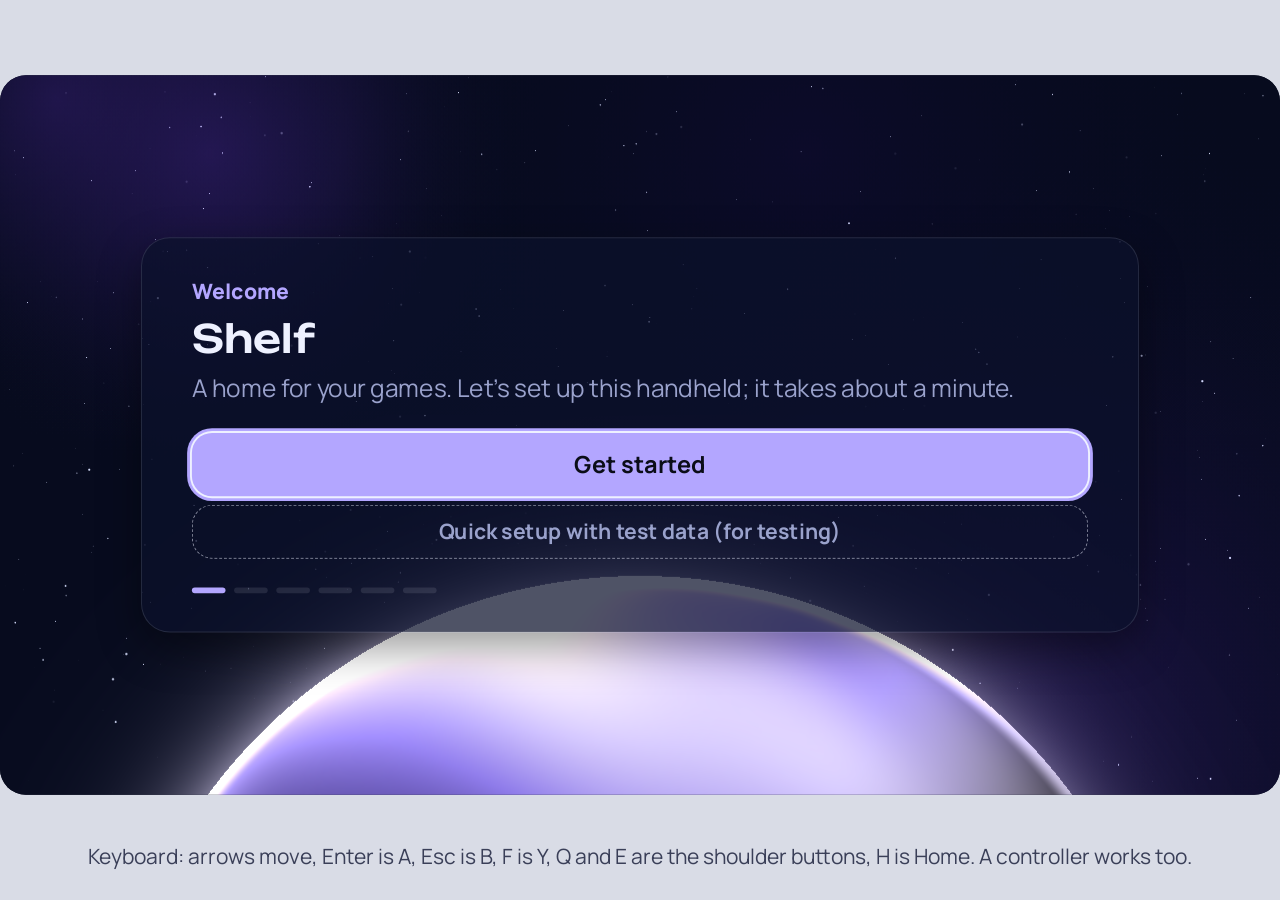
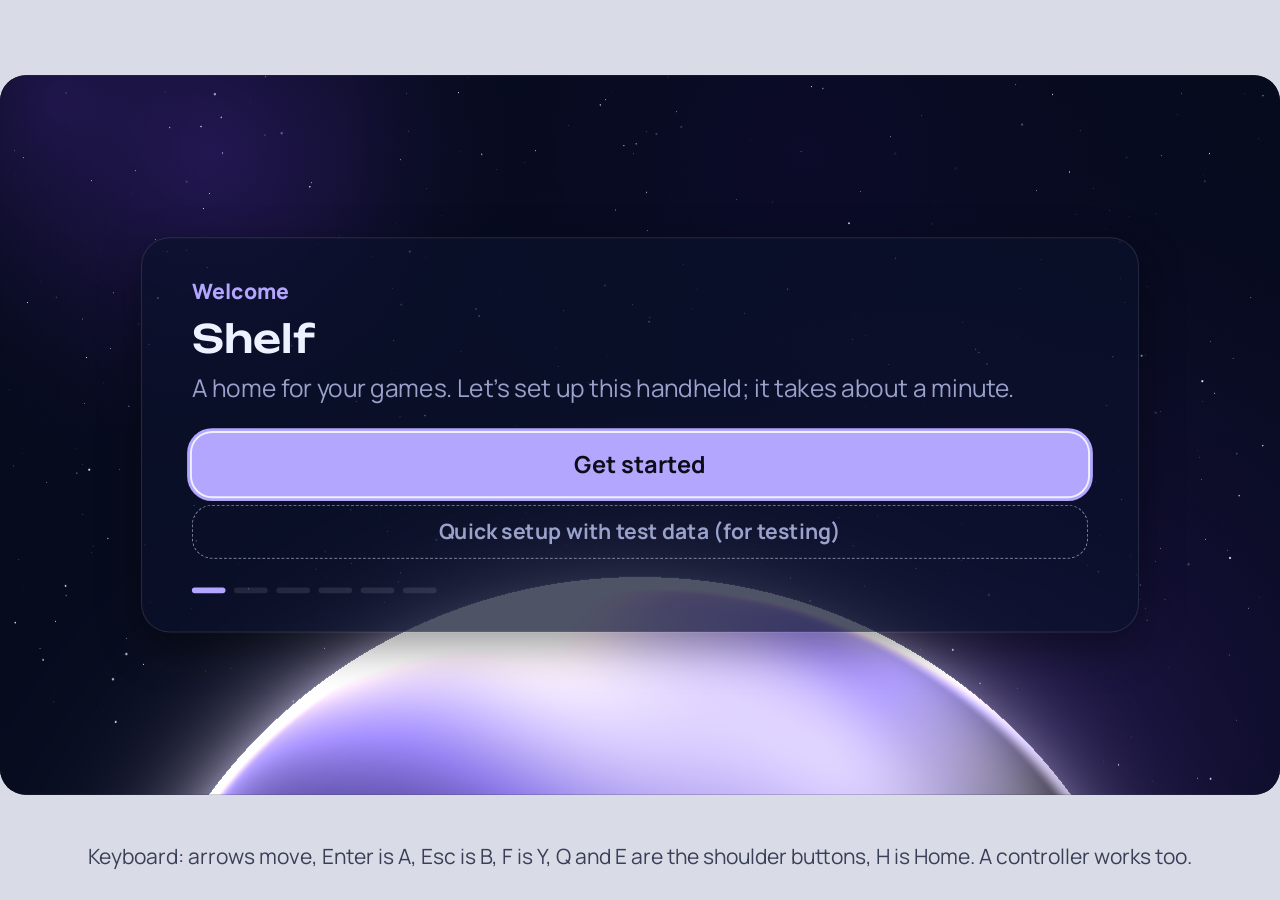
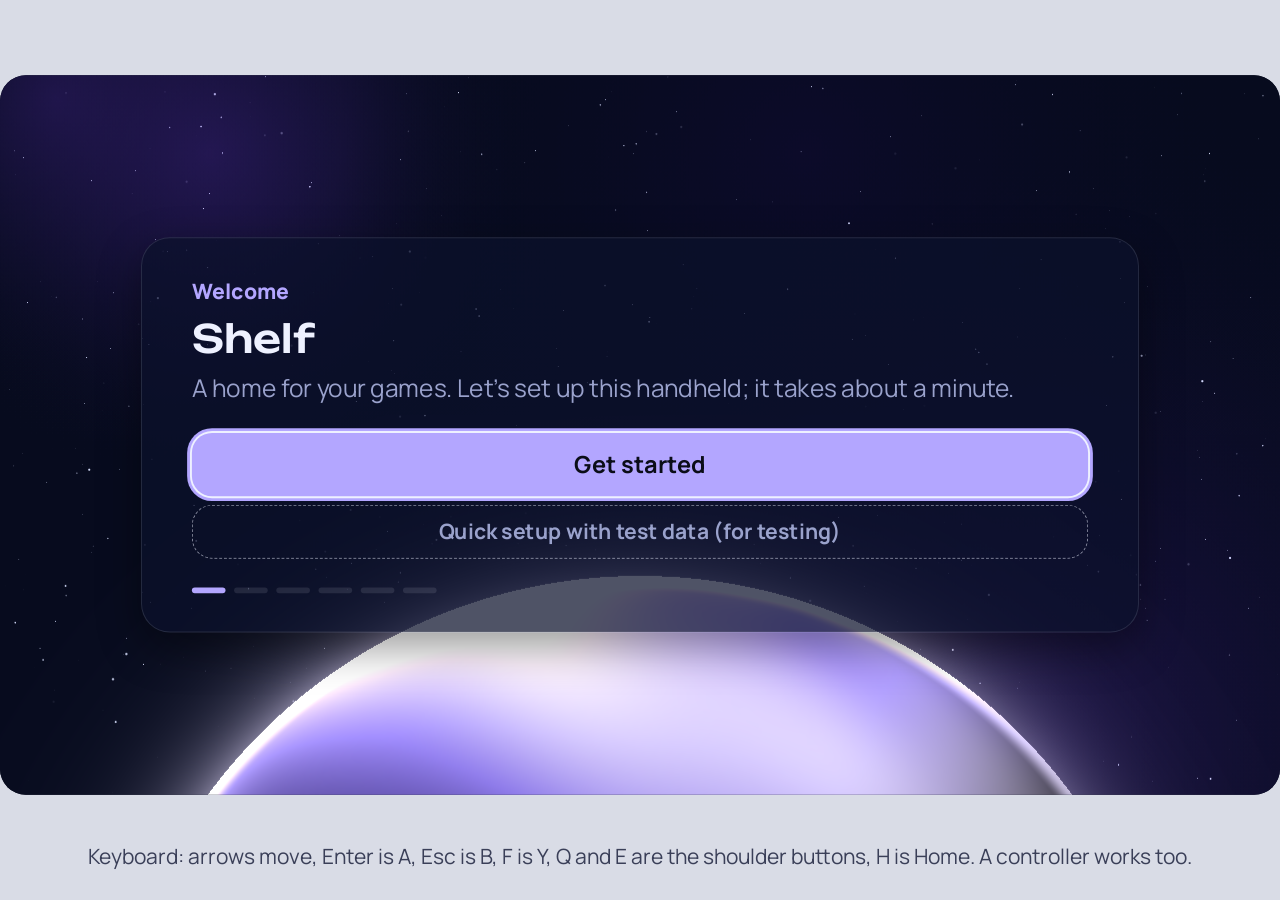
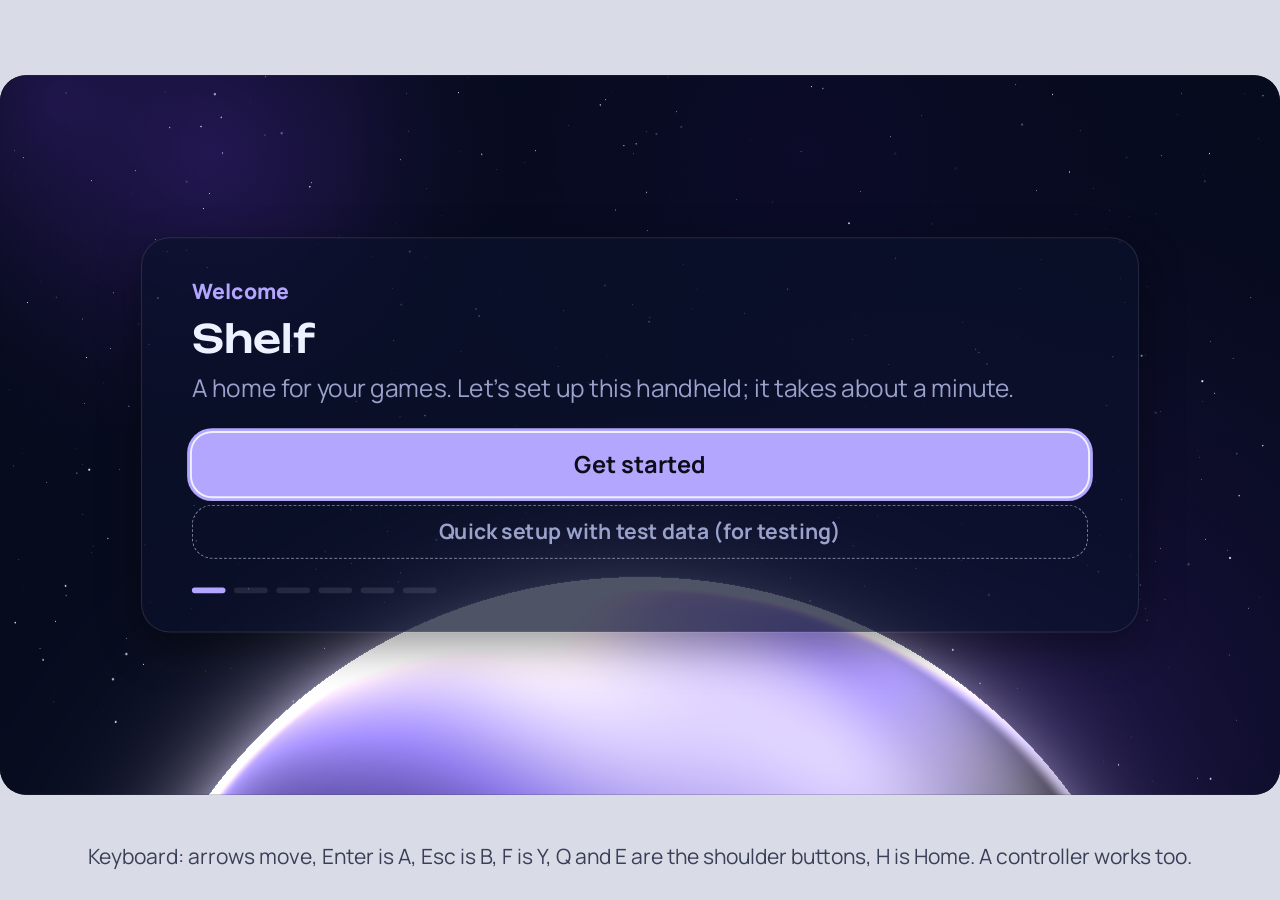
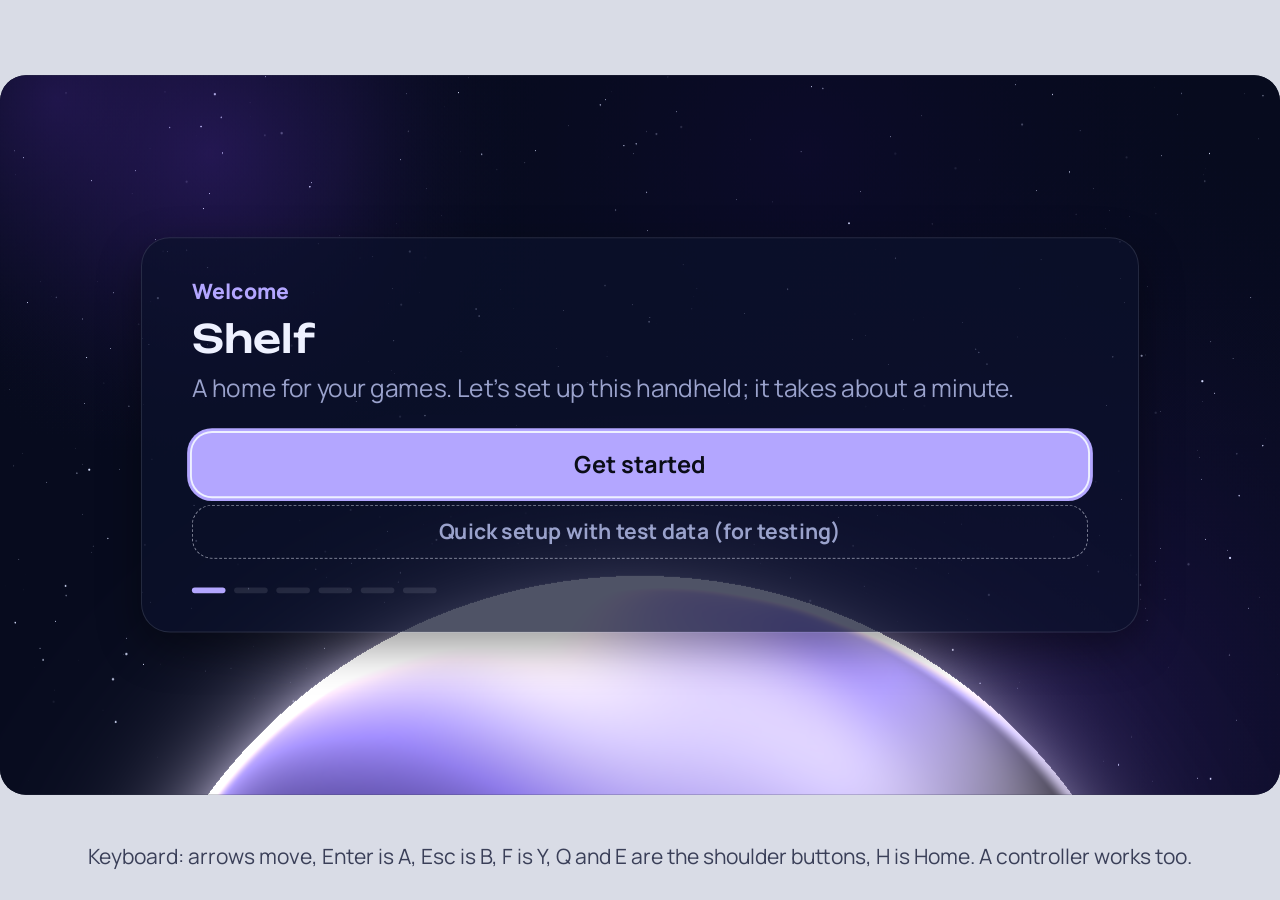
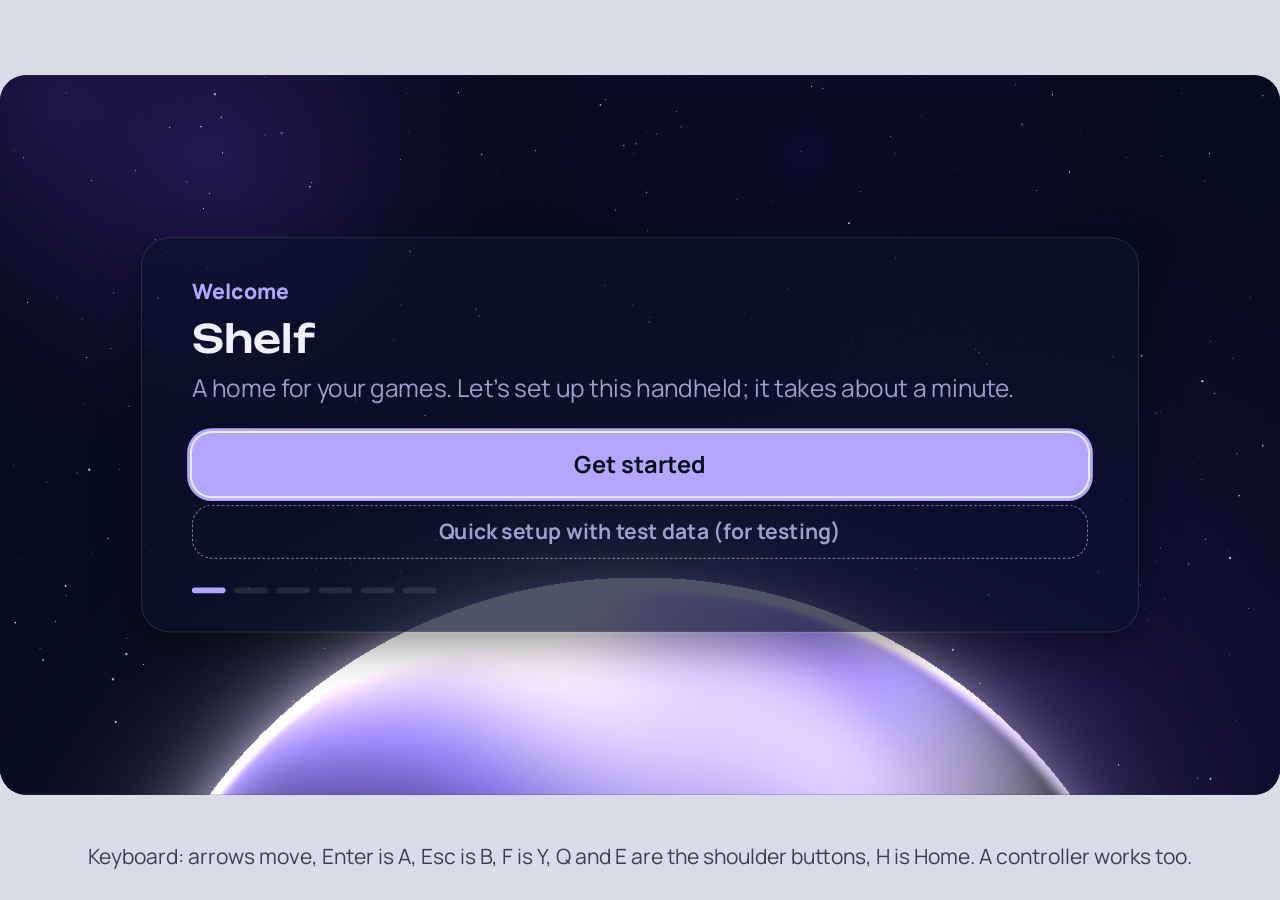
